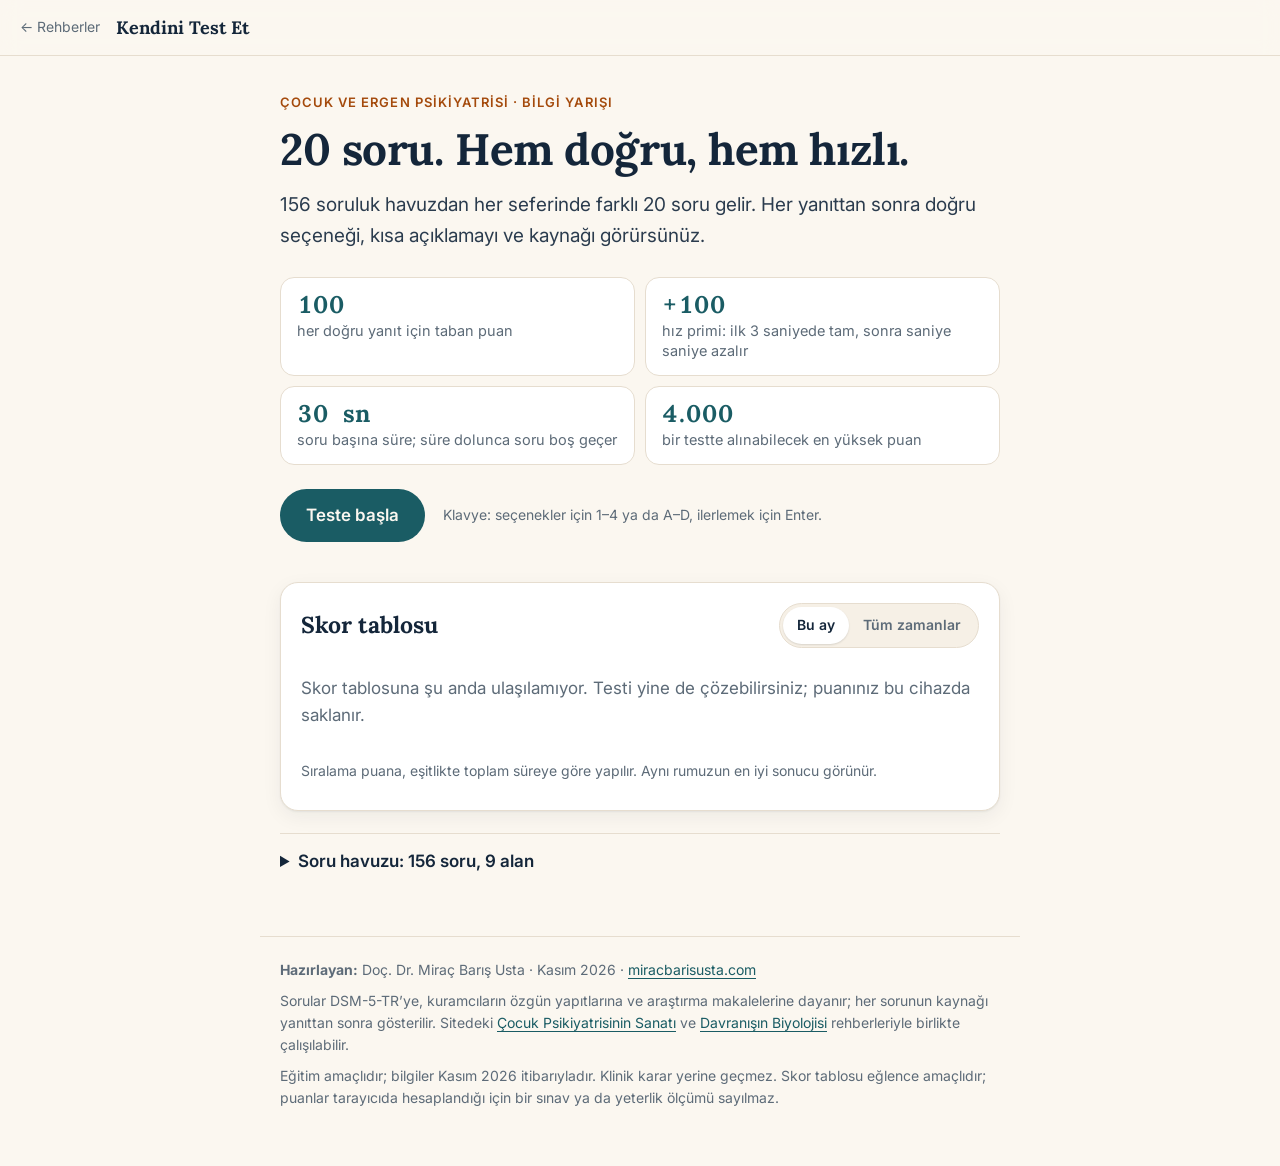
==== index.html @ aaac6580 "Kendini Test Et: 156 soruluk bilgi yarışı 20 rastgele soru, süre ve doğruluk puanı, yanıt sonrası aç" ====
<!doctype html>
<html lang="tr">
<head>
<meta charset="utf-8">
<meta name="viewport" content="width=device-width, initial-scale=1, viewport-fit=cover">
<title>Kendini Test Et · Çocuk psikiyatrisi bilgi yarışı · Doç. Dr. Miraç Barış Usta</title>
<meta name="description" content="Çocuk ve ergen psikiyatrisi ağırlıklı bilgi yarışı: 156 soruluk havuzdan her seferinde rastgele 20 soru, doğruluk ve hıza göre puan, yanıttan sonra açıklama ve kaynak, herkese açık skor tablosu.">
<meta name="author" content="Miraç Barış Usta">
<meta name="theme-color" content="#fbf7f0">
<meta property="og:title" content="Kendini Test Et: çocuk psikiyatrisi bilgi yarışı">
<meta property="og:description" content="Çocuk ve ergen psikiyatrisi ağırlıklı bilgi yarışı: 156 soruluk havuzdan her seferinde rastgele 20 soru, doğruluk ve hıza göre puan, yanıttan sonra açıklama ve kaynak, herkese açık skor tablosu.">
<meta property="og:type" content="website">
<meta property="og:url" content="https://miracbarisusta.com/kendini-test-et/">
<link rel="canonical" href="https://miracbarisusta.com/kendini-test-et/">
<link rel="preconnect" href="https://fonts.googleapis.com">
<link rel="preconnect" href="https://fonts.gstatic.com" crossorigin>
<link rel="stylesheet" href="https://fonts.googleapis.com/css2?family=Inter:wght@400;500;600;700&amp;family=Lora:ital,wght@0,600;0,700;1,500&amp;display=swap">
<link rel="stylesheet" href="test.css">
<script src="test.js" defer></script>
</head>
<body>
<a class="atla" href="#icerik">İçeriğe geç</a>
<header class="ust">
  <a class="geri" href="https://miracbarisusta.com/rehberler/"><span aria-hidden="true">←</span> Rehberler</a>
  <a class="marka" href="./">Kendini Test Et</a>
</header>
<main id="icerik">

<section id="giris" class="ekran">
  <p class="ust-yazi">Çocuk ve ergen psikiyatrisi · bilgi yarışı</p>
  <h1>20 soru. Hem doğru, hem hızlı.</h1>
  <p class="spot">156 soruluk havuzdan her seferinde farklı 20 soru gelir. Her yanıttan sonra doğru seçeneği,
  kısa açıklamayı ve kaynağı görürsünüz.</p>
  <ul class="kural">
    <li><b>100</b><span>her doğru yanıt için taban puan</span></li>
    <li><b>+100</b><span>hız primi: ilk 3 saniyede tam, sonra saniye saniye azalır</span></li>
    <li><b>30 sn</b><span>soru başına süre; süre dolunca soru boş geçer</span></li>
    <li><b>4.000</b><span>bir testte alınabilecek en yüksek puan</span></li>
  </ul>
  <p class="eylem"><button type="button" class="ana" id="basla">Teste başla</button>
  <span class="ipucu">Klavye: seçenekler için 1–4 ya da A–D, ilerlemek için Enter.</span></p>
  <p class="rekor" id="rekor" hidden></p>

  <section class="tablo-kutu" aria-labelledby="tablo-b">
    <div class="tablo-ust">
      <h2 id="tablo-b">Skor tablosu</h2>
      <div class="sekme" role="group" aria-label="Skor tablosu dönemi">
        <button type="button" data-tablo="ay" aria-pressed="true">Bu ay</button>
        <button type="button" data-tablo="tum" aria-pressed="false">Tüm zamanlar</button>
      </div>
    </div>
    <div id="tablo" class="tablo" aria-live="polite"><p class="soluk">Skor tablosu yükleniyor…</p></div>
    <p class="soluk kucuk">Sıralama puana, eşitlikte toplam süreye göre yapılır. Aynı rumuzun en iyi sonucu görünür.</p>
  </section>

  <details class="havuz">
    <summary>Soru havuzu: 156 soru, 9 alan</summary>
    <ul class="kat-liste"><li><span>Gelişim ve epidemiyoloji</span><b>17</b></li><li><span>Değerlendirme</span><b>24</b></li><li><span>Nörogelişim</span><b>20</b></li><li><span>Duygudurum ve intihar</span><b>18</b></li><li><span>Kaygı, OKB ve tik</span><b>11</b></li><li><span>Psikoz, travma, yeme, davranım</span><b>24</b></li><li><span>Psikofarmakoloji</span><b>5</b></li><li><span>Davranışın biyolojisi</span><b>25</b></li><li><span>Gelişim kuramları</span><b>12</b></li></ul>
    <p class="kucuk">Her testte alanlardan belirli sayıda soru çekilir; daha önce gördüğünüz sorular, havuz tükenene dek yeniden gelmez.</p>
  </details>
</section>

<section id="oyun" class="ekran" hidden>
  <div class="durum">
    <span id="sira" class="sira"></span>
    <span id="kat" class="kat"></span>
    <span class="puan-kutu">Puan <b id="puan">0</b></span>
  </div>
  <div class="sayac" role="timer" aria-label="Kalan süre"><i id="sayac-cubuk"></i><span id="sayac-yazi">30</span></div>
  <h2 id="soru" tabindex="-1"></h2>
  <div id="secenekler" class="secenekler"></div>
  <div id="geri-bildirim" class="geri-bildirim" aria-live="polite" hidden>
    <p id="hukum" class="hukum"></p>
    <p id="aciklama"></p>
    <div id="kaynak" class="kaynak"></div>
    <p class="eylem"><button type="button" class="ana" id="sonraki">Sonraki soru</button></p>
  </div>
</section>

<section id="sonuc" class="ekran" hidden>
  <p class="ust-yazi">Test bitti</p>
  <h1 id="sonuc-b" tabindex="-1"></h1>
  <ul class="ozet" id="ozet"></ul>
  <form id="gonder" class="gonder" autocomplete="off">
    <label for="rumuz">Skor tablosu için rumuz</label>
    <div class="gonder-satir">
      <input id="rumuz" name="rumuz" type="text" minlength="2" maxlength="20" required placeholder="2–20 karakter" autocapitalize="words" spellcheck="false">
      <button type="submit" class="ana" id="gonder-dugme">Skoru gönder</button>
    </div>
    <p class="kucuk soluk">Rumuzunuz, puanınız, doğru sayınız ve süreniz herkese açık tabloda görünür. Gerçek adınızı yazmanız gerekmez; başka bir bilgi kaydedilmez.</p>
    <p id="gonder-durum" class="gonder-durum" role="status"></p>
  </form>
  <p class="eylem"><button type="button" class="ana ikincil" id="yeniden">Yeni test</button>
  <button type="button" class="duz" id="eve">Skor tablosuna dön</button></p>
  <h2>Sorular ve açıklamalar</h2>
  <ol id="dokum" class="dokum"></ol>
</section>

</main>
<footer class="alt">
  <p><strong>Hazırlayan:</strong> Doç. Dr. Miraç Barış Usta · Kasım 2026 · <a href="https://miracbarisusta.com">miracbarisusta.com</a></p>
  <p>Sorular DSM-5-TR’ye, kuramcıların özgün yapıtlarına ve araştırma makalelerine dayanır; her sorunun kaynağı
  yanıttan sonra gösterilir. Sitedeki <a href="https://miracbarisusta.com/cocuk-psikiyatrisi-sanati/">Çocuk Psikiyatrisinin Sanatı</a>
  ve <a href="https://miracbarisusta.com/davranisin-biyolojisi/">Davranışın Biyolojisi</a> rehberleriyle birlikte çalışılabilir.</p>
  <p>Eğitim amaçlıdır; bilgiler Kasım 2026 itibarıyladır. Klinik karar yerine geçmez. Skor tablosu eğlence amaçlıdır;
  puanlar tarayıcıda hesaplandığı için bir sınav ya da yeterlik ölçümü sayılmaz.</p>
</footer>
<script type="application/json" id="veri">{"kat":["Gelişim ve epidemiyoloji","Değerlendirme","Nörogelişim","Duygudurum ve intihar","Kaygı, OKB ve tik","Psikoz, travma, yeme, davranım","Psikofarmakoloji","Davranışın biyolojisi","Gelişim kuramları"],"dag":[2,3,3,2,2,3,1,3,1],"soru":[{"i":"q001","k":0,"s":"Yaşam boyu görülen ruhsal bozuklukların yarısı kaç yaşına kadar başlamış olur?","c":["14 yaş","6 yaş","21 yaş","30 yaş"],"a":"Yarısı 14, dörtte üçü 24 yaşına kadar başlar. Erişkin psikiyatrisinin hastası çoğu kez çocuklukta yola çıkmıştır.","r":[0]},{"i":"q002","k":0,"s":"Başlangıç yaşı meta-analizine göre ruhsal bozuklukların yaklaşık ne kadarı 18 yaşından önce başlar?","c":["Yaklaşık yarısı (%48)","Yaklaşık onda biri (%10)","Yaklaşık dörtte biri (%25)","Yaklaşık onda dokuzu (%90)"],"a":"14 yaşından önce %34,6, 18 yaşından önce %48,4, 25 yaşından önce %62,5. Başlangıcın zirvesi 14,5 yaş.","r":[1]},{"i":"q003","k":0,"s":"Dunedin kohortunda 26 yaşında ruhsal bozukluğu olanların ne kadarı 18 yaşından önce de bir tanının ölçütlerini karşılamıştı?","c":["Yaklaşık dörtte üçü","Yaklaşık onda biri","Yaklaşık üçte biri","Hemen hiçbiri"],"a":"%73,9'u 18, yarısı 15 yaşından önce ölçütleri karşılamıştı. Erişkin hastada çocukluk öyküsü ek bilgi sayılmaz, tanının parçasıdır.","r":[2]},{"i":"q004","k":0,"s":"Dünya genelinde çocuk ve ergenlerde ruhsal bozuklukların birleştirilmiş yaygınlığı yaklaşık kaçtır?","c":["%13","%3","%25","%40"],"a":"27 ülkeden 41 çalışmanın meta-analizinde %13,4. Her sınıfta üç ya da dört çocuk demektir.","r":[3]},{"i":"q005","k":0,"s":"Great Smoky Mountains kohortunda 21 yaşına kadar en az bir ruhsal bozukluğun ölçütlerini karşılayanların kümülatif oranı kaçtı?","c":["%61","%13","%25","%95"],"a":"Kesitsel yaygınlık %13 dolayındayken kümülatif oran %61,1'e çıkar. Tek bir fotoğraf, filmin tamamını göstermez.","r":[4]},{"i":"q006","k":0,"s":"Yaşam boyu beyin büyüme eğrilerine göre gri madde hacmi kaç yaşında zirve yapar?","c":["Yaklaşık 6 yaş","Doğumda","Yaklaşık 16 yaş","Yaklaşık 29 yaş"],"a":"Gri madde hacmi 5,9 yaşında, beyaz madde hacmi 28,7 yaşında zirveye ulaşır. Budama, büyümeden sonra gelir.","r":[5]},{"i":"q007","k":0,"s":"Küresel Hastalık Yükü 2019 verisinde 5–24 yaş arasında ruhsal bozukluk sıklığı en yüksek hangi dilimdedir?","c":["15–19 yaş","5–9 yaş","10–14 yaş","Dilimler arasında fark yok"],"a":"5–9 yaşta %6,8, 10–14'te %12,4, 15–19'da %14,0, 20–24'te %13,6.","r":[6]},{"i":"q008","k":0,"s":"Depresyonda kız-erkek farkı hangi yaşlarda belirir?","c":["13–15 yaş","3–5 yaş","7–9 yaş","20 yaşından sonra"],"a":"Çocuklukta oranlar benzerdir; fark 13–15 yaşta açılır ve 15–18 arasında büyür.","r":[7]},{"i":"q009","k":0,"s":"Moffitt'in gelişimsel sınıflamasında antisosyal davranışın iki yolu hangisidir?","c":["Ergenlikle sınırlı ve yaşam boyu süren","Tepkisel (reaktif) ve planlı (proaktif)","Sosyalleşmiş ve sosyalleşmemiş saldırgan","Açık (yüzleşen) ve örtük (gizli) davranış"],"a":"Yaşam boyu süren yol erken başlar ve nörogelişimsel risklerle ilişkilidir; ergenlikle sınırlı yol sık görülür ve çoğunlukla geçicidir.","r":[8]},{"i":"q010","k":0,"s":"Sınıfın en küçükleri olan çocuklarda DEHB tanısı için hangisi doğrudur?","c":["En büyüklere göre daha sık tanı alırlar","En büyüklere göre daha seyrek tanı alırlar","Doğum ayı tanı sıklığını hiç etkilemez","Fark yalnızca ergenlik döneminde görülür"],"a":"407.846 çocukta Ağustos doğumlularda tanı 10.000'de 85,1, Eylül doğumlularda 63,6. Olgunlaşmamışlık bozukluk sanılabilir; tanıdan önce doğum ayını sorun.","r":[9]},{"i":"q011","k":0,"s":"İngiltere'deki TRACK çalışmasında çocuk hizmetlerinden erişkin hizmetlerine geçenlerin ne kadarı en uygun biçimde geçiş yaptı?","c":["%5'ten azı","Yaklaşık %30'u","Yaklaşık %60'ı","%90'dan fazlası"],"a":"Hastalık 18'inde doğum günü kutlamaz; hizmetler kutlar.","r":[10]},{"i":"q012","k":0,"s":"546.458 erişkini kapsayan meta-analizde dört ya da daha fazla olumsuz çocukluk yaşantısı bildirenlerin oranı kaçtı?","c":["%16","%2","%40","%60"],"a":"%16,1 dört ve üzeri bildirdi; hiç bildirmeyenler %39,9. Yani erişkinlerin yaklaşık %60'ı en az bir olumsuz yaşantı taşıyor.","r":[11]},{"i":"q013","k":0,"s":"Okula başlayan çocuklarda, bilinen bir tıbbi neden olmadan görülen gelişimsel dil bozukluğunun sıklığı kaçtır?","c":["Yaklaşık %7,6","Yaklaşık %0,5","Yaklaşık %2","Yaklaşık %20"],"a":"Her sınıfta yaklaşık iki çocuk. Davranış ve okuma sorununda önce dili değerlendirin.","r":[12]},{"i":"q014","k":0,"s":"11 ülkede yürütülen çalışmaya göre bilişsel kapasite yaklaşık 16 yaşta erişkin düzeyine ulaşır. Psikososyal olgunluk ne zaman ulaşır?","c":["18 yaşından sonra","12 yaşında","14 yaşında","16 yaşında, bilişsel kapasiteyle birlikte"],"a":"Bilmek, durabilmek değildir. Sakin koşulda erişkin gibi düşünen ergen, yoğun duygu altında aynı kararı veremez.","r":[13]},{"i":"q015","k":0,"s":"Sürüş simülasyonunda ergenlerin risk alması hangi koşulda belirgin biçimde arttı?","c":["Arkadaşları odadayken","Yalnızken","Ebeveyni izlerken","Ödül kaldırıldığında"],"a":"Akranların varlığı ergende risk almayı artırdı; etki erişkinlerde zayıftı.","r":[14]},{"i":"q016","k":0,"s":"Ebeveyn desteği stres altındaki kortizol yanıtını hangi yaş grubunda tamponlar?","c":["Çocukta tamponlar, ergende etkisi kaybolur","Çocukta da ergende de aynı ölçüde tamponlar","Çocukta tamponlamaz, ergende tamponlar","Çocukta da ergende de hiç tamponlamaz"],"a":"Çocukta ebeveyni odaya alın. Ergende tampon akrana ve terapötik ilişkiye kayar.","r":[15]},{"i":"q017","k":0,"s":"Dört ve daha fazla olumsuz çocukluk yaşantısı, özgün ACE çalışmasında depresyon ve intihar girişimi riskinde nasıl bir artışla ilişkiliydi?","c":["4–12 kat","Artış yoktu","1,1–1,3 kat","50 kat ve üzeri"],"a":"Olumsuz yaşantıların sayısı arttıkça risk de basamak basamak artar.","r":[16]},{"i":"q018","k":1,"s":"Çocuğun sorunları hakkında farklı bilgi kaynaklarının (ebeveyn, öğretmen, çocuk) ortalama uyumu ne düzeydedir?","c":["Düşük (r ≈ 0,28)","Çok yüksek (r ≈ 0,90)","Yüksek (r ≈ 0,70)","Sıfıra eşit"],"a":"341 çalışmanın meta-analizinde ortalama r = 0,28. Uyumsuzluk gürültü değil, veridir: çocuk farklı ortamlarda farklı davranır.","r":[17]},{"i":"q019","k":1,"s":"Achenbach'ın klasik meta-analizinde en yüksek uyum hangi bilgi kaynakları arasındaydı?","c":["Benzer roldekiler (örneğin iki ebeveyn)","Ebeveyn ile çocuğun sınıf öğretmeni","Çocuğun kendisi ile ebeveynlerinden biri","Çocuğun kendisi ile sınıf öğretmeni"],"a":"Benzer rollerde r = 0,60, farklı rollerde 0,28, çocuğun kendi bildirimi ile başkalarınınki arasında 0,22.","r":[18]},{"i":"q020","k":1,"s":"Bir ergene intihar düşüncesini açıkça sormak için kanıt ne söyler?","c":["Düşünceyi artırmaz","Düşünceyi artırır, kaçınılmalıdır","Yalnızca ebeveyn yanındayken sorulmalıdır","Yalnızca ölçekle sorulmalıdır"],"a":"Literatür taraması, sormanın intihar düşüncesini başlatmadığını ya da artırmadığını gösterir. Sormak riski değil, sessizliği bozar.","r":[19]},{"i":"q021","k":1,"s":"Liselerde yürütülen randomize çalışmada intihar sorularını içeren tarama ne sonuç verdi?","c":["Sıkıntıyı ve intihar düşüncesini artırmadı","Sıkıntıyı belirgin ve kalıcı biçimde artırdı","İntihar düşüncesini yaklaşık iki katına çıkardı","Yalnızca riskli gençlerde düşünceyi artırdı"],"a":"Tarama güvenlidir; riskli gençlerde de sıkıntıyı artırmamıştır.","r":[20]},{"i":"q022","k":1,"s":"İntihar davranışını öngörmek için kullanılan risk ölçekleri hakkında meta-analizler ne söyler?","c":["“Yüksek risk” etiketi klinik karar için yeterince öngörücü değildir","“Yüksek risk” grubundakilerin çoğu bir yıl içinde girişimde bulunur","Ölçek puanı tek başına yatış ya da taburculuk kararı verdirebilir","“Düşük risk” puanı girişim olasılığını güvenle dışlamayı sağlar"],"a":"Pozitif öngörü değeri düşüktür: yüksek risk grubundakilerin çoğu girişimde bulunmaz. Ölçek görüşmenin yerini tutmaz.","r":[21,22]},{"i":"q023","k":1,"s":"Yaygınlığın %2 olduğu bir okulda duyarlılığı ve özgüllüğü %80 olan bir ölçek pozitif çıktı. Öğrencinin gerçekten hasta olma olasılığı kaçtır?","c":["Yaklaşık %8","%80","Yaklaşık %50","%98"],"a":"1.000 öğrencide 20 vakanın 16'sı, 980 sağlıklının 196'sı pozitif çıkar: 16/212 ≈ %7,5. Ön olasılığı bilmeden sonucu yorumlamayın.","r":[23,24]},{"i":"q024","k":1,"s":"9–12 yaş arasındaki çocuklarda psikotik belirti bildirme sıklığının ortancası kaçtır?","c":["%17","%0,1","%1","%60"],"a":"9–12 yaşta %17, 13–18 yaşta %7,5. Belirti sık, bozukluk nadir; ayrımı işlev ve eşlik eden belirtiler yapar.","r":[25]},{"i":"q025","k":1,"s":"Görüşmenin başında gizlilik güvencesi verilmesi ergenlerde neyi değiştirir?","c":["Hassas konuları anlatma ve yeniden gelme isteğini artırır","Hassas konuları anlatma isteğini belirgin biçimde azaltır","Ergenin anlattıklarını ve izlem isteğini değiştirmez","Yalnızca ebeveynin kaygısını ve denetimini artırır"],"a":"Randomize çalışmada gizlilik güvencesi alan ergenler daha fazla bilgi vermeye ve yeniden gelmeye istekliydi. Sınırları da baştan söyleyin.","r":[26]},{"i":"q026","k":1,"s":"Klinik yargı ile mekanik (istatistiksel) tahmini karşılaştıran meta-analizin sonucu nedir?","c":["Mekanik tahmin çoğu görevde eşit ya da üstündür","Klinik yargı hemen her görevde açıkça üstündür","İki yöntem de şans düzeyinden farklı değildir","Mekanik tahmin yalnızca cerrahide işe yarar"],"a":"Yapılandırılmış veri toplamak ve kuralı tutarlı uygulamak, deneyimli sezgiyi çoğu kez yakalar ya da geçer.","r":[27]},{"i":"q027","k":1,"s":"Geçen hafta izlediği dramatik bir vakanın etkisiyle sonraki hastada aynı tanıyı gereğinden olası görmek hangi düşünme hatasıdır?","c":["Ulaşılabilirlik kısayolu","Çapalama","Sonuç yanlılığı","Çerçeveleme etkisi"],"a":"Akla kolay gelen örnek, olasılık tahminini şişirir. Çapalama ise ilk bilgiye takılı kalmaktır.","r":[28]},{"i":"q028","k":1,"s":"Wason'ın 2-4-6 görevi klinisyene hangi eğilimi hatırlatır?","c":["Varsayımı doğrulayacak veriyi arama eğilimini","Olasılıkları olduğundan düşük kestirme eğilimini","En son duyulan bilgiyi daha iyi hatırlamayı","Kazançtan çok kayıptan kaçınma eğilimini"],"a":"Katılımcılar kuralı sınamak için hep kurala uyan örnekler denedi. İlk tanınızı çürütecek soruyu da sorun.","r":[29]},{"i":"q029","k":1,"s":"Güçler ve Güçlükler Anketi (SDQ) kaç madde ve kaç alt ölçekten oluşur?","c":["25 madde, 5 alt ölçek","10 madde, 2 alt ölçek","50 madde, 8 alt ölçek","113 madde, 8 alt ölçek"],"a":"Duygusal belirtiler, davranış sorunları, hiperaktivite, akran sorunları ve prososyal davranış. Tarar; tanıyı klinisyen koyar.","r":[30]},{"i":"q030","k":1,"s":"K-SADS-PL ne tür bir araçtır?","c":["Yarı yapılandırılmış tanı görüşmesi","Öğretmenin doldurduğu derecelendirme ölçeği","Projektif test","Bilgisayarlı dikkat testi"],"a":"Okul çağı çocukları için şimdiki ve yaşam boyu tanıları tarayan yarı yapılandırılmış görüşmedir; ebeveyn ve çocukla ayrı ayrı yapılır.","r":[31]},{"i":"q031","k":1,"s":"HiTOP ruhsal bozuklukları nasıl sınıflar?","c":["Birlikte görülen belirtilerden kurulan boyutlarla","Etiyolojiye dayanan kesin sınırlı kategorilerle","Yalnızca beyin görüntüleme bulgularına dayanarak","Yalnızca ilaç tedavisine verilen yanıta göre"],"a":"Kategoriler yerine iç içe boyutlar önerir: belirtiler, sendromlar, spektrumlar. Eş tanı bu modelde kural olarak beklenir.","r":[32]},{"i":"q032","k":1,"s":"SPIKES protokolü ne için kullanılır?","c":["Kötü haber verme görüşmesini yapılandırmak için","İntihar riskini sayısal olarak puanlamak için","İlaç yan etkilerini sistemli izlemek için","Aile terapisi seanslarını planlamak için"],"a":"Ortam, algı, davet, bilgi, duygu, özet ve plan. Önce ailenin ne bildiğini sorun, sonra anlatın.","r":[33]},{"i":"q033","k":1,"s":"Hastalar görüşmede verilen tıbbi bilginin ne kadarını hemen unutur?","c":["%40–80'ini","%1–5'ini","%10–15'ini","Hiçbirini"],"a":"Hatırlananın da yaklaşık yarısı yanlış hatırlanır. Az söyleyin, yazılı verin, geri anlattırın.","r":[34]},{"i":"q034","k":1,"s":"Otizm belirti ölçeklerinin puanlarını otizm dışında neler yükseltebilir?","c":["Davranış sorunları ve düşük bilişsel düzey","Yalnızca çocuğun cinsiyeti ve doğum sırası","Yalnızca ölçeğin doldurulduğu gün ve saat","Hiçbir etken; puanlar otizme özgüdür"],"a":"Ölçek puanı otizme özgü değildir. Tanıyı yalnızca ebeveyn anketine dayandırmayın.","r":[35]},{"i":"q035","k":1,"s":"Danimarka'da otizm tanılarındaki artışın büyük bölümünü ne açıkladı?","c":["Tanı ölçütleri ve kayıt uygulamalarındaki değişiklik","Çocukluk aşılarının takvimindeki değişiklikler","Ekran süresinin ve tablet kullanımının artması","Ortalama anne ve baba yaşının giderek düşmesi"],"a":"Tanı sayısındaki artış ile hastalık sıklığındaki artış aynı şey değildir.","r":[36]},{"i":"q036","k":1,"s":"MMR aşısı ile otizm ilişkisi hakkında ulusal kohort verileri ne gösterir?","c":["İlişki yok","Risk iki kat artıyor","Risk yalnızca erkeklerde artıyor","Risk yalnızca kardeşi otizmli olanlarda artıyor"],"a":"Danimarka kohortunda aşılananlarda risk artmadı; Japonya'da MMR bırakıldıktan sonra da otizm sıklığı azalmadı.","r":[37,38]},{"i":"q037","k":1,"s":"Ruhsal bozukluğu biyogenetik nedenlerle açıklamak damgalamayı nasıl etkiler?","c":["Suçlamayı azaltır, tehlikelilik algısını ve karamsarlığı artırır","Suçlamayı, tehlikelilik algısını ve karamsarlığı birlikte azaltır","Suçlamayı artırır, tehlikelilik algısını ve karamsarlığı azaltır","Damgalamanın hiçbir boyutunu ölçülebilir biçimde değiştirmez"],"a":"“Beyin hastalığı” açıklaması iki ucu keskin bir araçtır. Biyolojiyi anlatırken değişebilirliği de anlatın.","r":[39]},{"i":"q038","k":1,"s":"Çocuk ve ergen psikoterapisinde terapötik ittifak ile sonuç arasındaki ilişki nasıldır?","c":["Küçük ama tutarlı","Hiç yok","Çok güçlü (r ≈ 0,80)","Ters yönde"],"a":"Meta-analizlerde r yaklaşık 0,14–0,19. Çocukta ittifak çift taraflıdır: hem çocukla hem ebeveynle kurulur.","r":[40,41]},{"i":"q039","k":1,"s":"Depresyondaki anne tedaviyle remisyona girdiğinde çocuğunda ne gözlenir?","c":["Çocuğun tanı ve belirtileri azalır","Çocuğun tanı ve belirtileri artar","Çocuğun belirtilerinde değişiklik olmaz","Yalnızca çocuğun okul başarısı düşer"],"a":"STAR*D-Child: annesi remisyona girenlerde tanılar azaldı, depresyonu sürenlerde arttı. Bazen çocuğun tedavisi annenin reçetesinden geçer.","r":[42]},{"i":"q040","k":1,"s":"Sağlıklı erkek çocuklara dekstroamfetamin verildiğinde ne oldu?","c":["Hareketlilik azaldı, dikkat ve başarım arttı","Hareketlilik arttı, dikkat ve başarım azaldı","Hareketlilik ve dikkat ölçümleri değişmedi","Yalnızca DEHB'si olan çocuklar yanıt verdi"],"a":"Uyarıcıya yanıt tanıyı doğrulamaz: DEHB'si olmayan çocuk da yanıt verir.","r":[43]},{"i":"q041","k":1,"s":"Kolaylaştırılmış iletişimde yazılan iletilerin gerçek yazarı kimdir?","c":["Kolaylaştırıcı","Otizmli birey","İkisi eşit ölçüde","Kullanılan yazılım"],"a":"Kontrollü çalışmalar iletilerin kolaylaştırıcıdan geldiğini gösterdi. Yöntem kanıta dayalı değildir.","r":[44]},{"i":"q042","k":2,"s":"DSM-5-TR'ye göre DEHB tanısı için belirtilerin birkaçı kaç yaşından önce var olmalıdır?","c":["12 yaş","3 yaş","7 yaş","18 yaş"],"a":"DSM-IV'teki 7 yaş sınırı DSM-5'te 12'ye çıkarıldı. Belirtiler ayrıca en az iki ortamda görülmelidir.","r":[45]},{"i":"q043","k":2,"s":"DSM-5-TR'ye göre 17 yaş ve üzerindeki bir kişide DEHB tanısı için her belirti alanında en az kaç belirti gerekir?","c":["5","3","6","9"],"a":"Çocuklarda altı, 17 yaş ve üzerinde beş belirti aranır.","r":[45]},{"i":"q044","k":2,"s":"İzlem çalışmalarının meta-analizine göre çocuklukta DEHB tanısı alanların ne kadarı 25 yaşında tanı ölçütlerinin tamamını karşılar?","c":["Yaklaşık %15","Yaklaşık %1","Yaklaşık %50","Yaklaşık %90"],"a":"Tam ölçüt %15 dolayında; kısmi remisyon da sayılırsa yaklaşık %65'inde belirtiler sürer. Hiperaktivite kaybolmaz, içeri taşınır.","r":[46]},{"i":"q045","k":2,"s":"Ağ meta-analizine göre DEHB'de kısa dönem etkililik ve tolere edilebilirlik birlikte gözetildiğinde ilk seçenek hangisidir?","c":["Çocuk ve ergende metilfenidat, erişkinde amfetaminler","Çocuk ve ergende amfetaminler, erişkinde metilfenidat","Çocuk ve ergende atomoksetin, erişkinde metilfenidat","Çocuk, ergen ve erişkinde ilk seçenek olarak bupropiyon"],"a":"133 çift kör randomize çalışmanın sonucu. Kanıt yaşla birlikte göç etmez; ilk seçenek yaşa göre değişir.","r":[47]},{"i":"q046","k":2,"s":"DEHB'li çocuklarda kortikal olgunlaşma için hangisi doğrudur?","c":["Yaklaşık üç yıl gecikir; en çok prefrontal bölgelerde","Yaklaşık üç yıl erken tamamlanır; en çok motor kortekste","Tipik gelişen çocuklarla aynı yaşta tamamlanır","Ergenlikte durur ve erişkinlikte hiç tamamlanmaz"],"a":"Sıra aynı, takvim geç. Bulgu grup düzeyindedir; tek bir çocukta tanı koydurmaz.","r":[48]},{"i":"q047","k":2,"s":"İkiz çalışmaları DEHB'nin doğası hakkında ne düşündürür?","c":["Toplumda sürekli dağılan bir özelliğin uç noktasıdır","Var ya da yok biçiminde, keskin sınırlı bir hastalıktır","Tek bir genin mutasyonuyla ortaya çıkan bir bozukluktur","Kalıtımla ilişkisi olmayan, tümüyle çevresel bir durumdur"],"a":"Kan basıncı gibi: eşik bir karar noktasıdır, doğa yasası değil.","r":[49]},{"i":"q048","k":2,"s":"Uyarıcı tedavisi ile sonraki madde kullanımı arasındaki ilişki için kanıt ne söyler?","c":["Tedavi sonraki madde kullanım riskini artırmaz","Tedavi sonraki madde kullanım riskini iki katına çıkarır","Tedavi yalnızca kızlarda riski belirgin artırır","Bu soruyu inceleyen karşılaştırmalı veri yoktur"],"a":"Meta-analizde tedavi riski artırmadı; kayıt çalışmasında ilaç kullanılan dönemlerde maddeyle ilişkili olaylar daha azdı.","r":[50,51]},{"i":"q049","k":2,"s":"İsveç kayıt çalışmasına göre DEHB ilaçlarının uzun süreli kullanımı ile kardiyovasküler hastalık riski arasındaki ilişki nasıldır?","c":["Kullanım süresi uzadıkça risk artar; en çok hipertansiyonda","Kullanım süresi uzadıkça risk azalır; en çok aritmide","Kullanım süresi ile risk arasında hiçbir ilişki yoktur","Risk yalnızca tedavinin ilk ayında geçici olarak artar"],"a":"Uzun süreli tedavide kan basıncı ve nabız izlemi her kontrolde yapılmalıdır.","r":[52]},{"i":"q050","k":2,"s":"2025 ağ meta-analizine göre DEHB ilaçlarının çocuk ve ergende hemodinamik etkisi için hangisi doğrudur?","c":["Metilfenidat sistolik basıncı yaklaşık 2 mm Hg, atomoksetin nabzı dakikada yaklaşık 6 artırır","Metilfenidat sistolik basıncı yaklaşık 20 mm Hg, atomoksetin nabzı dakikada yaklaşık 30 artırır","Metilfenidat kan basıncını artırır, atomoksetin ise nabzı ve kan basıncını değiştirmez","İki ilaç da kan basıncını ve nabzı ölçülebilir biçimde değiştirmez"],"a":"Uyarıcılar atomoksetinden daha fazla artış yapmadı. “Uyarıcı değil, güvenli” varsayımı ölçümü atlatmamalı.","r":[53]},{"i":"q051","k":2,"s":"Otizmde erkek-kız oranı, toplum taramalarını temel alan meta-analizde kaçtır?","c":["Yaklaşık 3:1","1:1","Yaklaşık 10:1","1:3"],"a":"Klasik 4:1 oranı kızlardaki tanı eksikliğini yansıtır; aktif tarama yapan çalışmalarda oran 3:1'e yaklaşır.","r":[54]},{"i":"q052","k":2,"s":"Beş ülkeyi kapsayan kohortta otizmin kalıtılabilirliği yaklaşık kaç bulundu?","c":["%80","%10","%35","%100"],"a":"Yüksek kalıtılabilirlik “değişmez” demek değildir; bir nüfusun, bir yerin ve bir zamanın fotoğrafıdır.","r":[55,56]},{"i":"q053","k":2,"s":"Otizmli küçük çocuklarda müdahale miktarı ile etki arasındaki ilişkiyi inceleyen 144 çalışmalık meta-analiz ne buldu?","c":["Miktar ile etki arasında anlamlı pozitif ilişki yok","Müdahale saati arttıkça etki doğrusal olarak artıyor","Yalnızca haftada 40 saatlik programlar etkili","Müdahale saati arttıkça etki giderek azalıyor"],"a":"“Ne kadar çok, o kadar iyi” varsayımı kanıtla desteklenmiyor. Aileye saat değil, nitelik ve uyum önerin.","r":[57]},{"i":"q054","k":2,"s":"Otizmli 290 çocuk ve ergende 24 hafta burun içi oksitosin verilen randomize çalışmanın sonucu neydi?","c":["Sosyal işlevde plasebodan farksızdı","Sosyal işlevi belirgin düzeltti","Yalnızca kızlarda etkiliydi","Ciddi yan etki nedeniyle durduruldu"],"a":"“Bağlanma hormonu” anlatısı klinikte karşılık bulmadı.","r":[58]},{"i":"q055","k":2,"s":"Açıklanamayan gelişimsel gecikme, zihinsel yetersizlik ya da otizmde tanı verimi en yüksek genetik tetkik hangisidir?","c":["Ekzom dizileme (yaklaşık %36)","Kromozomal mikrodizin (yaklaşık %80)","Ticari DEHB gen paneli","Poligenik risk skoru"],"a":"Mikrodizinin verimi %15–20 dolayındadır. Sonuç izlemi ve aile danışmanlığını değiştirir.","r":[59]},{"i":"q056","k":2,"s":"DSM-5-TR'de otizm spektrum bozukluğunun çekirdek belirtileri kaç alanda toplanır?","c":["İki: toplumsal iletişim ile sınırlı, yineleyici davranışlar","Üç: toplumsal etkileşim, iletişim, yineleyici davranışlar","Bir: toplumsal iletişim","Dört: dil, oyun, motor, duyusal"],"a":"DSM-IV'ün üçlüsü ikiye indi; duyusal aşırı ya da az duyarlılık yineleyici davranış alanına eklendi.","r":[45]},{"i":"q057","k":2,"s":"DSM-5-TR'de zihinsel yetersizliğin şiddet düzeyi neye göre belirlenir?","c":["Uyumsal işlevselliğe","Yalnızca IQ puanına","Başlangıç yaşına","Eşlik eden tıbbi tanıya"],"a":"Gereken desteği IQ değil, uyumsal işlevsellik belirler: kavramsal, sosyal ve pratik alan.","r":[45]},{"i":"q058","k":2,"s":"Erişkin otizminde “kayıp kuşak” deyimi kimi anlatır?","c":["Çocuklukta tanı almamış, erişkinlikte fark edilenleri","Çocuklukta yanlışlıkla otizm tanısı almış olanları","Yoğun eğitimle tanı ölçütlerinin dışına çıkanları","Çocukluğunu kurum bakımında geçirmiş olanları"],"a":"Özellikle kadınlar ve bilişsel düzeyi yüksek olanlar gözden kaçar; çoğu önce başka tanılar alır.","r":[60]},{"i":"q059","k":2,"s":"Bükreş Erken Müdahale Projesi'nde koruyucu aileye yerleştirmenin bağlanmaya yararı en çok hangi koşulda görüldü?","c":["24 aydan önce yerleşenlerde","6 yaşından sonra yerleşenlerde","Yerleşme yaşının önemi yoktu","Yalnızca erkek çocuklarda"],"a":"Gecikme, doz kaybıdır. Kazanç 16–18 yaşta da sürüyordu.","r":[61]},{"i":"q060","k":2,"s":"DSM-5-TR'ye göre işeme bozukluğu (enürezis) tanısı için çocuk en az kaç yaşında olmalıdır?","c":["5 yaş","2 yaş","3 yaş","7 yaş"],"a":"Dışkılama bozukluğunda (enkoprezis) sınır 4 yaştır. İkisinde de ölçüt takvim yaşı ya da eşdeğer gelişim düzeyidir.","r":[45]},{"i":"q061","k":2,"s":"DSM-5-TR'ye göre özgül öğrenme bozukluğu tanısı için güçlükler, hedefe yönelik müdahaleye karşın en az ne kadar sürmüş olmalıdır?","c":["6 ay","2 hafta","1 ay","2 yıl"],"a":"Tanı, yeterli öğretim ve müdahaleye karşın süren güçlüğü arar; öğretim eksikliği tek başına tanı koydurmaz.","r":[45]},{"i":"q062","k":3,"s":"DSM-5-TR'ye göre çocuk ve ergenlerde majör depresyonda çökkün duygudurumun yerini hangisi tutabilir?","c":["İrritabl duygudurum","Öforik duygudurum","Dikkat dağınıklığı","Uyku ihtiyacında azalma"],"a":"Kapı çarpan 15 yaşındaki ergen terbiyesizlik etmiyor olabilir; irritabilite de bir depresyon dilidir.","r":[45]},{"i":"q063","k":3,"s":"DSM-5-TR'ye göre süregiden depresif bozukluk (distimi) tanısı için çocuk ve ergenlerde en az ne kadar süre gerekir?","c":["1 yıl","2 hafta","6 ay","2 yıl"],"a":"Erişkinde iki yıl, çocuk ve ergende bir yıl. Çocukta duygudurum irritabl de olabilir.","r":[45]},{"i":"q064","k":3,"s":"DSM-5-TR'ye göre yıkıcı duygudurumu düzenleyememe bozukluğu tanısı hangi yaş aralığında ilk kez konabilir?","c":["6–18 yaş","0–3 yaş","3–6 yaş","18 yaşından sonra"],"a":"Tanı 6 yaşından önce ve 18 yaşından sonra ilk kez konmaz; belirtiler 10 yaşından önce başlamış ve en az 12 aydır sürüyor olmalıdır.","r":[45]},{"i":"q065","k":3,"s":"Süreğen irritabilite ile maniyi ayırmada en belirleyici özellik hangisidir?","c":["Maninin epizodik olması: olağan hâlden belirgin bir kopuş","Manide irritabilitenin hiçbir zaman görülmemesi","Süreğen irritabilitenin yalnızca ev ortamında görülmesi","Maninin on sekiz yaşından önce hiç görülmemesi"],"a":"Fırtınaya değil, epizoda bakın. DSM-5-TR manik epizod için en az bir hafta, hipomani için en az dört gün arar.","r":[45]},{"i":"q066","k":3,"s":"TADS çalışmasında ergen depresyonunda 12. haftada en yüksek yanıt hangi kolda görüldü?","c":["Fluoksetin ile BDT birlikte (%71)","Yalnızca bilişsel davranışçı terapi (%43)","Yalnızca fluoksetin (%61)","Plasebo ile klinik izlem (%35)"],"a":"Birlikte %71, fluoksetin %60,6, BDT %43,2, plasebo %34,8.","r":[62]},{"i":"q067","k":3,"s":"Çocuk ve ergen majör depresyonunda 14 antidepresanı karşılaştıran ağ meta-analizinde plasebodan üstün bulunan tek ilaç hangisiydi?","c":["Fluoksetin","Paroksetin","Venlafaksin","İmipramin"],"a":"Erişkinde 21 antidepresanın 21'i de plaseboyu geçerken çocukta yalnızca fluoksetin geçti.","r":[63,64]},{"i":"q068","k":3,"s":"Trisiklik antidepresanlar çocuk ve ergen depresyonunda ne kadar etkilidir?","c":["Çocukta etkisiz, ergende küçük bir etki","Çocukta da ergende de ilk seçenek tedavi","Çocukta etkili, ergende ise etkisiz","Çocukta ve ergende SSRI'lardan üstün"],"a":"Cochrane derlemesinin sonucu. Erişkinde işe yarayan çocukta yaramayabilir.","r":[65]},{"i":"q069","k":3,"s":"FDA'nın pediatrik antidepresan çalışmalarını birleştiren analizinde intihar düşüncesi ve davranışı bildirimi ilaç ve plasebo kollarında nasıldı?","c":["İlaç kolunda yaklaşık %4, plaseboda %2","İlaç kolunda yaklaşık %40, plaseboda %2","İlaç ve plasebo kollarında eşit (%2)","İlaç kolunda %1, plaseboda yaklaşık %4"],"a":"Göreli risk 1,95; çalışmaların hiçbirinde tamamlanmış intihar yoktu. Kutu uyarısı bu analize dayanır.","r":[66]},{"i":"q070","k":3,"s":"Pediatrik antidepresan çalışmalarının meta-analizinde yarar ve zarar dengesi nasıldı?","c":["Yarar için NNT 3–10, intihar düşüncesi için NNH 143","Yarar için NNT 143, intihar düşüncesi için NNH 3–10","Yarar ve zarar için gereken hasta sayıları eşitti","Yarar yalnızca OKB çalışmalarında gösterilebildi"],"a":"NNT anksiyetede 3, OKB'de 6, depresyonda 10; intihar düşüncesi ya da girişimi için NNH 143.","r":[67]},{"i":"q071","k":3,"s":"Antidepresan çalışmalarında intihar düşüncesi ve davranışı riski yaşla nasıl değişir?","c":["25 yaş altında artar, 65 yaş üzerinde azalır","25 yaş altında azalır, 65 yaş üzerinde artar","Her yaş grubunda aynı ölçüde artar","Her yaş grubunda aynı ölçüde azalır"],"a":"Risk yaşla birlikte eğim çizer: gençte dikkatli izlem, yaşlıda koruyucu etki.","r":[68]},{"i":"q072","k":3,"s":"FDA'nın antidepresan uyarılarından sonraki yıllarda ABD'de çocuk ve ergenlerde ne gözlendi?","c":["Depresyon tanısı ve tedavisi azaldı","Antidepresan reçeteleri arttı","Psikoterapi belirgin biçimde arttı","Hiçbir değişiklik olmadı"],"a":"Tanı ve reçete azaldı, yerini başka bir tedavi doldurmadı. Uyarının da yan etkisi olur.","r":[69]},{"i":"q073","k":3,"s":"ABD'de 1994–2003 arasında gençlerde bipolar bozukluk tanısıyla yapılan ayaktan başvurular nasıl değişti?","c":["Yaklaşık 40 kat arttı","Yarıya indi","Değişmedi","Yaklaşık iki kat arttı"],"a":"100.000'de 25'ten 1.003'e. Bu artış, süreğen irritabilitenin ayrı bir tanıyla (YDDB) tanımlanmasının arka planıdır.","r":[70]},{"i":"q074","k":3,"s":"Ani ebeveyn kaybı yaşayan gençlerde yeni başlayan depresyon en çok hangi grupta görüldü?","c":["Kaybı 12 yaş ve altında yaşayanlarda","Kaybı 18 yaşından sonra yaşayanlarda","Kayıptan beş yıl sonra","Gruplar arasında fark yoktu"],"a":"Risk ilk iki yılda tepe yapar. Yası izlemek, yasın bitmesini beklemek değildir.","r":[71]},{"i":"q075","k":3,"s":"DSM-5-TR'ye göre uzamış yas bozukluğu tanısı için çocuk ve ergenlerde ölümün üzerinden en az ne kadar süre geçmiş olmalıdır?","c":["6 ay","2 hafta","2 ay","12 ay"],"a":"Erişkinde 12 ay, çocuk ve ergende 6 ay. Tanı bir yakının ölümünü gerektirir.","r":[45,72]},{"i":"q076","k":3,"s":"ABCD kohortunda aşağıdakilerden hangisi intihar davranışıyla ilişkiliydi?","c":["Sosyal medyada artan bağımlı kullanım örüntüsü","Başlangıçta ölçülen toplam günlük ekran süresi","Hiç video oyunu oynamamak ya da çok az oynamak","Akıllı telefona on yaşından sonra sahip olmak"],"a":"Artan bağımlı sosyal medya kullanımında risk oranı 2,14; toplam ekran süresi ilişkili değildi. Süreyi değil, örüntüyü sorun.","r":[73]},{"i":"q077","k":3,"s":"Egzersiz ve depresyon ağ meta-analizinin sonucu hangisidir?","c":["Yürüyüş ya da koşu, yoga ve kuvvet antrenmanı orta düzeyde etkili","Egzersiz türlerinin hiçbiri bekleme listesinden daha etkili değil","Yalnızca yoga etkili; yürüyüş ve kuvvet antrenmanı etkisiz","Yalnızca düşük yoğunluklu egzersiz etkili; yoğunluk arttıkça etki azalıyor"],"a":"Etki yoğunlukla artıyor. Kanıtın güveni ise düşük ya da çok düşük.","r":[74]},{"i":"q078","k":3,"s":"İkiz çalışmalarının meta-analizine göre majör depresyonun kalıtılabilirliği kaçtır?","c":["Yaklaşık %37","Yaklaşık %5","Yaklaşık %80","%100"],"a":"Otizm ve DEHB'ye göre belirgin biçimde düşük; çevrenin payı büyük.","r":[75]},{"i":"q079","k":3,"s":"Büyük ergen örneklemlerinde dijital teknoloji kullanımı, iyilik hâlindeki farkların en çok ne kadarını açıkladı?","c":["%0,4","%10","%25","%50"],"a":"İlişki var ama çok küçük. Ekranı tek başına suçlamak, asıl etkenleri gözden kaçırır.","r":[76]},{"i":"q080","k":4,"s":"CAMS çalışmasında 7–17 yaş arası kaygı bozukluklarında 12. haftada en yüksek yanıt hangi koldaydı?","c":["Sertralin ile BDT birlikte (%81)","Yalnızca sertralin (%55)","Yalnızca bilişsel davranışçı terapi (%60)","Plasebo ile klinik izlem (%24)"],"a":"Birlikte %80,7, BDT %59,7, sertralin %54,9, plasebo %23,7.","r":[77]},{"i":"q081","k":4,"s":"Pediatrik antidepresan çalışmalarında tedavi için gereken hasta sayısı (NNT) en düşük hangi endikasyondaydı?","c":["Kaygı bozuklukları (3)","Majör depresyon (10)","OKB (6)","Üçünde de aynıydı"],"a":"SSRI'ların çocukta en güçlü olduğu alan depresyon değil, kaygıdır.","r":[67]},{"i":"q082","k":4,"s":"DSM-5-TR'ye göre ayrılık kaygısı bozukluğu tanısı için belirtiler çocuk ve ergenlerde en az ne kadar sürmelidir?","c":["4 hafta","3 gün","6 ay","1 yıl"],"a":"Çocuk ve ergende dört hafta, erişkinde genellikle altı ay ve üzeri.","r":[45]},{"i":"q083","k":4,"s":"DSM-5-TR'ye göre seçici konuşmazlık tanısı için süre ölçütü hangisidir?","c":["En az 1 ay; okulun ilk ayı sayılmaz","En az 1 hafta; okulun ilk haftası sayılmaz","En az 6 ay; yaz tatili dönemi sayılmaz","En az 1 yıl; okul öncesi dönem sayılmaz"],"a":"Konuşmama bilgi ya da dil eksikliğiyle açıklanmamalı; çocuk başka ortamlarda konuşur.","r":[45]},{"i":"q084","k":4,"s":"DSM-5-TR'ye göre Tourette bozukluğu tanısı için hangisi gerekir?","c":["Birden çok motor ve en az bir vokal tik; bir yıldan uzun süre","Yalnızca motor tikler; en az dört hafta boyunca her gün","En az bir motor tik ve koprolali; altı aydan uzun süre","Birden çok vokal tik; motor tik olmaksızın iki yıldan uzun süre"],"a":"Motor ve vokal tiklerin aynı anda bulunması gerekmez; tikler sıklıkça dalgalanabilir.","r":[45]},{"i":"q085","k":4,"s":"DSM-5-TR'ye göre yaygın anksiyete bozukluğunda çocuklar için eşlik eden belirtilerden kaçı yeterlidir?","c":["1","3","4","6"],"a":"Erişkinde altı belirtiden üçü, çocukta biri yeterlidir.","r":[45]},{"i":"q086","k":4,"s":"DSM-5-TR, OKB tanısında hangi belirleyiciyi tanımlar?","c":["Tikle ilişkili","Mevsimsel gidişli","Hızlı döngülü","Geç başlangıçlı"],"a":"Şimdiki ya da geçmiş tik bozukluğu öyküsü varsa belirtilir. İçgörü düzeyi de ayrıca kodlanır.","r":[45]},{"i":"q087","k":4,"s":"PANDAS tanımı hangi klinik tabloyu anlatır?","c":["Streptokok enfeksiyonuyla ilişkili, ani başlayan tik ve obsesyonlar","Kafa travmasından sonra yavaş yavaş gelişen dikkat sorunları","Uyarıcı ilaç başlandıktan sonra ortaya çıkan psikotik belirtiler","Yenidoğan döneminde görülen ve kendiliğinden geçen tikler"],"a":"Swedo ve arkadaşları 1998'de ilk 50 olguyu tanımladı. Ani başlangıç ve epizodik gidiş ayırt edicidir.","r":[78]},{"i":"q088","k":4,"s":"Ani başlayan, karmaşık ve gösterişli tikleri olan 15 yaşındaki bir kızda hangi öykü özellikle alınmalıdır?","c":["Sosyal medyada tik videoları izleme","Son aylardaki kafein tüketimi","Doğum ağırlığı ve gebelik haftası","Yakın zamanda geçirilen diş tedavisi"],"a":"“TikTok tikleri”nde kol hareketleri ve koprolali baskındır; tablo işlevsel tiklerle uyumludur.","r":[79]},{"i":"q089","k":4,"s":"Maymunlar videodaki yılandan korkmayı öğrendi, çiçekten korkmayı öğrenmedi. Bu bulgu hangi ilkeyi gösterir?","c":["Bazı korkular için biyolojik hazırlık vardır","Korkuların tümü doğuştandır, öğrenilmez","Her korku eşit kolaylıkla öğrenilir","Gözlem yoluyla korku öğrenilemez"],"a":"Beyin bazı derslere hazırdır: küçük çocuklar da yılanı çiçekten hızlı bulur.","r":[80,81]},{"i":"q090","k":4,"s":"DSM-5-TR'ye göre özgül fobide çocuklar korkuyu nasıl ifade edebilir?","c":["Ağlama, öfke nöbeti, donakalma ya da sarılma ile","Yalnızca korkusunu sözcüklerle anlatarak","Yalnızca korkulan durumdan kaçınarak","Yalnızca karın ve baş ağrısı yakınmasıyla"],"a":"Çocuk “korkuyorum” demeyebilir; davranışı söyler. Süre ölçütü altı ay ya da daha uzundur.","r":[45]},{"i":"q091","k":5,"s":"Psikoz için klinik yüksek risk taşıyan gençlerde üç yıl içinde psikoza geçiş oranı yaklaşık kaçtır?","c":["%25","%2","%60","%90"],"a":"Bir yılda %15, iki yılda %19, üç yılda %25. Çoğu geçiş yapmaz; aileye söylenecek ilk cümle budur.","r":[82]},{"i":"q092","k":5,"s":"Ontario kohortunda kenevir kullanımı ile psikotik bozukluk arasındaki ilişki yaşa göre nasıldı?","c":["Ergenlikte güçlü, genç erişkinlikte anlamlı değil","Ergenlikte de genç erişkinlikte de aynı güçte","Ergenlikte anlamlı değil, genç erişkinlikte güçlü","Ergenlikte de genç erişkinlikte de anlamlı değil"],"a":"Ergenlikte düzeltilmiş tehlike oranı 11,2, genç erişkinlikte 1,3. Aynı madde, farklı beyin.","r":[83]},{"i":"q093","k":5,"s":"Anti-NMDA reseptör ensefalitinin ilk 100 hastalık serisinde başvuru nasıl olmuştu?","c":["Tamamı psikiyatrik ya da bellek belirtisiyle başvurdu","Çoğu yalnızca nöbet ve bilinç kaybıyla başvurdu","Psikiyatrik belirti hastaların azında görüldü","Tamamı ilk başvuruda koma tablosundaydı"],"a":"İlk kapı çoğu kez psikiyatridir. Ani başlangıç, hareket bozukluğu, nöbet ve otonom bulgu varsa antikor isteyin.","r":[84]},{"i":"q094","k":5,"s":"Anti-NMDA reseptör ensefalitinde 577 hastalık seride iyi sonucu ne yordadı?","c":["Tedaviye erken başlanması","Hastanın ileri yaşta olması","Hastanın erkek olması","Tedavisiz izlenmesi"],"a":"İlk basamak tedavi alanların %53'ü dört haftada düzeldi; 24. ayda izlenenlerin %81'i iyi sonuca ulaştı.","r":[85]},{"i":"q095","k":5,"s":"Şizofrenide dopamin bozukluğunun yeri konusunda görüntüleme çalışmaları neyi gösterir?","c":["Striatumda artmış dopamin sentez kapasitesi","Frontal kortekste artmış dopamin reseptör sayısı","Serebellumda azalmış dopamin taşıyıcısı","Dopamin sisteminde ölçülebilir bir fark yok"],"a":"Sorun reseptör sayısından çok presinaptik sentezdedir.","r":[86]},{"i":"q096","k":5,"s":"Şizofreninin MHC bölgesindeki genetik sinyalinin bir bölümü 2016'da hangi gene bağlandı?","c":["Sinaps budamasında rol oynayan kompleman C4","Antipsikotiklerin bağlandığı dopamin D2 reseptörü","Serotonin taşıyıcısını kodlayan SLC6A4","Beyin kaynaklı nörotrofik etken (BDNF)"],"a":"Bulgu, ergenlikte aşırı sinaps budaması varsayımına biyolojik bir dayanak sundu.","r":[87]},{"i":"q097","k":5,"s":"Ksanomelin-trospiyumun 52 haftalık uzatma çalışmasında hangisi gözlendi?","c":["Kilo ve prolaktin artmadı; katılanların beşte biri tamamladı","Kilo belirgin arttı; katılanların tamamına yakını tamamladı","Prolaktin iki katına çıktı; katılanların yarısı tamamladı","Ekstrapiramidal belirtiler sıktı; katılanların çoğu tamamladı"],"a":"Dopamin reseptörünü bloke etmeyen ilk antipsikotik sınıfı. Tamamlama oranı %21,8; uzun dönem verisi bu sınırla okunmalı.","r":[88]},{"i":"q098","k":5,"s":"Daha önce antipsikotik kullanmamış gençlerde olanzapinle yaklaşık 11 haftada ortalama kilo artışı ne kadardı?","c":["8,5 kg","0,5 kg","2 kg","20 kg"],"a":"İlk kez antipsikotik alan genç, kilo artışına en açık hastadır. Başlangıç ölçümleri olmadan reçete yazmayın.","r":[89]},{"i":"q099","k":5,"s":"Antipsikotik başlanan çocuk ve gençlerde tip 2 diyabet riski için kayıt verisi ne gösterir?","c":["Risk belirgin biçimde artar","Risk azalır","Risk değişmez","Risk yalnızca 40 yaşından sonra artar"],"a":"Artış ilk yıl içinde belirir ve kümülatif dozla yükselir. Glukoz ve lipit izlemi tedavinin parçasıdır.","r":[90]},{"i":"q100","k":5,"s":"DSM-5-TR'ye göre şizofreni tanısı için bozukluğun süregiden belirtileri en az ne kadar sürmelidir?","c":["6 ay","1 hafta","1 ay","2 yıl"],"a":"Bir aydan kısa ise kısa psikotik bozukluk, bir ile altı ay arasında ise şizofreniform bozukluk.","r":[45]},{"i":"q101","k":5,"s":"Ergen anoreksiya nervozasında aile temelli tedavi, ergen odaklı bireysel terapiyle karşılaştırıldığında 12. ay izleminde tam remisyon oranları nasıldı?","c":["%49'a karşı %23","%10'a karşı %60","İkisinde de %90","İkisinde de %5"],"a":"Tedavi sonunda fark anlamlı değildi; izlemde aile temelli tedavi öne geçti. Ergende yeme bozukluğunun ekibi ailedir.","r":[91]},{"i":"q102","k":5,"s":"DSM-5 ile anoreksiya nervoza ölçütlerinden hangisi çıkarıldı?","c":["Amenore","Kilo alma korkusu","Beden algısında bozulma","Enerji alımının kısıtlanması"],"a":"Erkeklerde, ergenlik öncesinde ve hormon kullananlarda uygulanamadığı için kaldırıldı.","r":[45]},{"i":"q103","k":5,"s":"DSM-5-TR travma sonrası stres bozukluğu için hangi yaş grubuna ayrı ölçüt seti tanımlar?","c":["6 yaş ve altı","12 yaş ve altı","13–17 yaş","65 yaş ve üzeri"],"a":"Küçük çocukta yeniden yaşantılama oyunda görülebilir; kaçınma ve olumsuz biliş ölçütleri tek kümede birleştirilmiştir.","r":[45]},{"i":"q104","k":5,"s":"DSM-5-TR'ye göre akut stres bozukluğu tanısı travmadan sonra hangi zaman aralığında konur?","c":["3 gün ile 1 ay arası","İlk 24 saat","1–6 ay arası","6 aydan sonra"],"a":"Bir ayı aşan tabloda TSSB değerlendirilir.","r":[45]},{"i":"q105","k":5,"s":"Davranım bozukluğu olan çocukta duygusuz-acımasız özellikler neden ayrıca değerlendirilir?","c":["Daha ağır ve kalıcı gidişli ayrı bir alt grubu tanımladığı için","DSM-5 ile tanı ölçütlerinden tümüyle çıkarıldığı için","Yalnızca kız çocuklarda ve ergenlikte görüldüğü için","Kullanılacak ilacın dozunu doğrudan belirlediği için"],"a":"DSM bu grubu “sınırlı prososyal duygular” belirleyicisiyle kodlar: pişmanlık ve empati azlığı, başarımı umursamama, sığ duygulanım.","r":[92,45]},{"i":"q106","k":5,"s":"DSM-5-TR'ye göre davranım bozukluğunun çocuklukta başlayan tipi için en az bir belirti kaç yaşından önce görülmelidir?","c":["10 yaş","3 yaş","6 yaş","15 yaş"],"a":"Erken başlangıç daha kötü gidişi yordar; Moffitt'in yaşam boyu süren yoluyla örtüşür.","r":[45]},{"i":"q107","k":5,"s":"Erken başlangıçlı davranış sorunu olan 891 çocukta on yıllık çok bileşenli program (Fast Track) 25 yaşta ne sağladı?","c":["Psikiyatrik sorun oranı %69'dan %59'a indi","Psikiyatrik sorun oranı %69'dan %10'a indi","Psikiyatrik sorun oranı değişmedi (%69)","Yalnızca akademik başarı ve gelir arttı"],"a":"Tedavi için gereken sayı 8; şiddet ve madde suçu mahkûmiyetleri de daha azdı. Erken ve uzun yatırım geri döner.","r":[93]},{"i":"q108","k":5,"s":"69 ileriye dönük çalışmanın derlemesine göre fiziksel ceza için hangisi doğrudur?","c":["Davranış sorunlarında artışı yordar; olumlu sonucu yoktur","Kısa vadede davranışı düzeltir; uzun vadede etkisizdir","Yalnızca ergenlerde zararlıdır; küçük çocukta etkilidir","Etkisi tümüyle ebeveynin sıcaklığına göre değişir"],"a":"İlişki çocuk ve ebeveyn özelliklerine göre değişmeden tutarlıydı. Aileye net söyleyin: işe yaramıyor, zarar veriyor.","r":[94]},{"i":"q109","k":5,"s":"Alkole başlama yaşı ile yaşam boyu alkol bağımlılığı arasındaki ilişki nasıldır?","c":["Başlama yaşı her yıl geciktiğinde bağımlılık olasılığı azalır","Başlama yaşı her yıl geciktiğinde bağımlılık olasılığı artar","Başlama yaşı bağımlılık olasılığını hiç etkilemez","İlişki yalnızca erkeklerde ve ailesinde alkol öyküsü olanlarda vardır"],"a":"Başlama yaşı her yıl geciktiğinde olasılık yaklaşık %14 azalır; ergenlikte kazanılan her yıl koruyucudur. Hedef “hiç içmesin” olmasa bile “geç başlasın” anlamlıdır.","r":[95]},{"i":"q110","k":5,"s":"Ergenlerde madde kullanımına yönelik motivasyonel görüşme için meta-analiz ne buldu?","c":["Küçük ama anlamlı bir etki; izlemde de sürüyor","Büyük bir etki; ancak izlemde tümüyle kayboluyor","Hiçbir etki yok; kullanım kontrol grubuyla aynı","Kullanımı artıran, zararlı bir etki"],"a":"Kısa bir görüşme de değişim başlatabilir; yüzleştirme yerine ergenin kendi gerekçelerini konuşturun.","r":[96]},{"i":"q111","k":5,"s":"Ağır ruhsal hastalığı olan kişiler ve şiddet konusunda veriler ne gösterir?","c":["Şiddet uygulamaktan çok daha sık mağdur olurlar","Çoğu yaşamı boyunca ağır şiddet uygular","Genel nüfusa göre daha seyrek mağdur olurlar","Şiddet riski madde kullanımıyla değişmez"],"a":"Şiddet riski özellikle madde kullanımıyla artar; hastalar ise genel nüfusa göre çok daha sık mağdurdur.","r":[97,98]},{"i":"q112","k":5,"s":"Çocuklukta zorbalığa uğramak genç erişkinlikte neyle ilişkilidir?","c":["Kaygı bozuklukları ve depresyon riskinde artış","Erişkinlikte ölçülebilir hiçbir ruhsal etki yok","Yalnızca fiziksel hastalık riskinde artış","Risk yalnızca zorbalık yapanlarda artıyor"],"a":"Kurbanlarda kaygı bozuklukları; hem zorba hem kurban olanlarda depresyon ve panik bozukluğu daha sıktı. Okul da bir kültürdür ve izi kalıcıdır.","r":[99]},{"i":"q113","k":5,"s":"DSM-5-TR'ye göre tepkisel bağlanma bozukluğu tanısı için çocuğun gelişim yaşı en az kaç olmalıdır?","c":["9 ay","1 ay","3 yaş","6 yaş"],"a":"Belirtiler 5 yaşından önce belirgin olmalı ve yetersiz bakım öyküsü bulunmalıdır. Dar bir tanıdır; her bağlanma sorunu bu tanı değildir.","r":[45,100]},{"i":"q114","k":5,"s":"DSM-5-TR'ye göre bulimiya nervozada tıkınırcasına yeme ve telafi davranışları en az hangi sıklıkta görülmelidir?","c":["Haftada bir, üç ay boyunca","Günde bir, bir hafta boyunca","Ayda bir, bir yıl boyunca","Haftada üç, altı ay boyunca"],"a":"DSM-IV'teki haftada iki eşiği DSM-5'te haftada bire indirildi.","r":[45]},{"i":"q115","k":6,"s":"447 çalışmayı kapsayan meta-analizde çocuk ve ergen psikoterapisinin ortalama etki büyüklüğü kaçtı?","c":["0,46","0,05","1,50","Negatif"],"a":"Etki en büyük kaygıda, en küçük depresyonda.","r":[101]},{"i":"q116","k":6,"s":"Nörobilim Temelli Adlandırma (NbN) psikotrop ilaçları neye göre adlandırır?","c":["Farmakolojik hedefe ve etki biçimine göre","İlk ruhsat aldığı klinik endikasyona göre","Molekülün kimyasal yapı sınıfına göre","Piyasaya çıktığı kuşağa ve yıla göre"],"a":"“Antipsikotik” yazılan çocuğun psikozu olmayabilir; ad endikasyonu değil mekanizmayı söylemelidir.","r":[102]},{"i":"q117","k":6,"s":"Tek hastalı (n-of-1) uyarıcı denemeleri klinikte ne işe yarar?","c":["İlacın o çocukta işe yarayıp yaramadığını kör biçimde sınar","Yeni ilaçların ruhsat alması için gereken kanıtı üretir","Plasebo etkisini tümüyle ortadan kaldırmayı sağlar","Yalnızca araştırmada kullanılır; klinikte yeri yoktur"],"a":"Sonuç, o çocuk için tedavi kararını değiştirebilir.","r":[103]},{"i":"q118","k":6,"s":"Depresyonun “serotonin eksikliği”yle açıklanması konusunda güncel şemsiye derleme ne sonuca vardı?","c":["Düşük serotoninle ilişki için tutarlı kanıt yok","Düşük serotonin tüm ölçümlerde kesin olarak gösterildi","Depresyon serotonin fazlalığından kaynaklanıyor","Serotonin yalnızca çocuk depresyonunda düşük"],"a":"Anlatı tartışmalı. Bu, antidepresanların işe yaramadığı anlamına gelmez; mekanizma anlatısının basit olduğunu gösterir.","r":[104]},{"i":"q119","k":6,"s":"Erişkinlerde SSRI etkisinin başlangıcına ilişkin meta-analiz ne gösterdi?","c":["İyileşme ilk haftada başlayabiliyor","Etki hiçbir zaman altı haftadan önce başlamaz","Etki ilk dozla tamamlanır","Etki yalnızca üçüncü aydan sonra görülür"],"a":"“İki-dört hafta beklenir” kuralı fazla katıdır; erken düzelme sonraki yanıtı da yordar.","r":[105,106]},{"i":"q120","k":7,"s":"Maymunlara ödülü farklı olasılıklarla haber veren ipuçları öğretildi. Bekleme sırasında dopamin etkinliği hangi olasılıkta en yüksekti?","c":["%50","%0","%25","%100"],"a":"Belirsizlik en yüksekken. Kumar makinesi ve bildirim sesi aynı eğriyi kullanır.","r":[107]},{"i":"q121","k":7,"s":"Dopamin nöronlarının ateşlemesi en iyi neyi kodlar?","c":["Ödül beklentisini ve beklenti hatasını","Ödül alındığında yaşanan hazzın kendisini","Ağrı ve acının şiddetini","Kas tonusunu ve postürü"],"a":"Dopamin hazdan çok beklentiyi ve istemeyi taşır: “istemek” ile “hoşlanmak” ayrı devrelerdir.","r":[108,109]},{"i":"q122","k":7,"s":"Çok yalayan sıçan annenin yavrusunda ne gözlenir?","c":["Glukokortikoid reseptör geni daha az metile, stres yanıtı daha kısa","Glukokortikoid reseptör geni daha çok metile, stres yanıtı daha kısa","Glukokortikoid reseptör geni daha az metile, stres yanıtı daha uzun","Metilasyon ve stres yanıtı anneden bağımsız, yalnızca genle belirlenir"],"a":"Çapraz bakım etkiyi taşır: yavru, biyolojik annesine değil kendisini büyüten anneye benzer. Bakım, genin okunuşunu değiştirir.","r":[110]},{"i":"q123","k":7,"s":"1944–45 Hollanda açlık kışında gebeliğin başında açlığa maruz kalanlarda altmış yıl sonra ne bulundu?","c":["IGF2 geninde daha az metilasyon","IGF2 geninde mutasyon","Kromozom sayısında değişiklik","Hiçbir fark bulunmadı"],"a":"Rahimdeki ortam, onlarca yıl sonra okunabilen bir iz bırakabilir.","r":[111]},{"i":"q124","k":7,"s":"Hamilton kuralına göre akrabaya yardım hangi koşulda evrimsel olarak “kârlıdır”?","c":["r × B > C","B > r × C","r + B = C","r > B + C"],"a":"Akrabalık katsayısı ile yardımın alıcıya yararının çarpımı, yardım edenin maliyetini aşmalıdır.","r":[112]},{"i":"q125","k":7,"s":"Burun spreyiyle verilen oksitosinin insanlarda güveni artırdığı bulgusunun sonraki yazgısı ne oldu?","c":["Ön kayıtlı tekrar çalışmasında bulgu çıkmadı","Sonraki bütün tekrar çalışmalarında doğrulandı","Tekrar çalışmasında etki on kat güçlü bulundu","Bulgu bugüne dek hiç yeniden sınanmadı"],"a":"Tek çalışmayla klinik hayal kurmayın: sprey hayal kırıklığı yarattı.","r":[113,114]},{"i":"q126","k":7,"s":"“Güç pozu”nun hormonları ve risk almayı değiştirdiği bulgusu için hangisi doğrudur?","c":["Daha büyük örneklemde tekrarlanmadı","Meta-analizlerle kesinleşti","Yalnızca çocuklarda geçerli bulundu","Etki kalıcı çıktı"],"a":"Küçük örneklem, büyük başlık. Tekrarlanmayan bulgu ders kitabına girmemeli.","r":[115,116]},{"i":"q127","k":7,"s":"Lokum (marshmallow) testinde bekleyebilen çocukların yıllar sonra daha başarılı olduğu bulgusu, daha büyük örneklemde nasıl çıktı?","c":["Küçüldü; aile özellikleri hesaba katılınca belirgin azaldı","Büyüdü; aile özellikleri hesaba katılınca daha da arttı","Tersine döndü; bekleyebilenler daha başarısız çıktı","Aynı kaldı; aile özellikleri sonucu değiştirmedi"],"a":"Bekleyebilmek yalnızca iradeyi değil, beklemeye değer bir dünyada büyümeyi de ölçer.","r":[117,118]},{"i":"q128","k":7,"s":"Sekiz aylık bebekler duraklamasız akan bir hece dizisini iki dakika dinledikten sonra ne yapabildi?","c":["Birlikte geçen hece gruplarını rastgele gruplardan ayırt etti","Hece gruplarının anlamını öğrenip nesnelerle eşleştirdi","Hece gruplarını yüksek sesle ve doğru sırayla yineledi","Tanıdık ve yabancı hece grupları arasında ayrım yapamadı"],"a":"Bebek dil öğretilmeden önce istatistik tutar: sözcük sınırını olasılıktan çıkarır.","r":[119]},{"i":"q129","k":7,"s":"Sağır ebeveynlerin sağır bebekleri dil gelişiminde ne yapar?","c":["Elleriyle “babıldar”","Babıldama evresini atlar","Yalnızca işaret ederek iletişim kurar","İki yaşına dek hiçbir dil davranışı göstermez"],"a":"İşaret dili konuşma diliyle aynı yapıları kullanır; dil, kanaldan bağımsızdır.","r":[120]},{"i":"q130","k":7,"s":"Nikaragua'da okulda bir araya gelen sağır çocuklarda ne gözlendi?","c":["Ortak bir işaret dili doğdu; küçük çocuklar dilbilgisini zenginleştirdi","Ortak bir dil doğmadı; her çocuk kendi ev işaretlerini sürdürdü","Çocuklar öğretmenlerinin konuşma dilini dudaktan aynen kopyaladı","Ortak bir işaret dili doğdu; dilbilgisini yalnızca erişkinler zenginleştirdi"],"a":"Dilin mimarı küçük çocuktur.","r":[121]},{"i":"q131","k":7,"s":"Hasta H.M.'de iki yanlı medial temporal lob çıkarıldıktan sonra ne oldu?","c":["Yeni olayları hatırlayamadı, motor beceri öğrenmeyi sürdürdü","Yeni olayları hatırladı, motor beceri öğrenemez oldu","Çocukluk anıları dahil bütün belleğini yitirdi","Belleğinde ölçülebilir bir değişiklik olmadı"],"a":"Ayna çiziminde gün gün ilerledi, çizdiğini hatırlamadı. Bellek tek bir sistem değildir.","r":[122]},{"i":"q132","k":7,"s":"İnsan beyninde yaklaşık kaç nöron vardır?","c":["86 milyar","1 milyar","10 milyar","1 trilyon"],"a":"Benzer sayıda nöron dışı hücre var; “glia nöronun on katıdır” bilgisi doğru çıkmadı.","r":[123]},{"i":"q133","k":7,"s":"Beyin-davranış ilişkilerini güvenilir biçimde saptamak için görüntüleme çalışmalarında kaç katılımcı gerekir?","c":["Binlerce","Yaklaşık 10","Yaklaşık 25","Yaklaşık 100"],"a":"Tipik çalışmanın ortanca örneklemi ise yaklaşık 25 kişi. Küçük örneklemli “beyinde şurası yanıyor” bulgularına temkinli yaklaşın.","r":[124]},{"i":"q134","k":7,"s":"Depresyonda tek aday gen bulguları (örneğin serotonin taşıyıcı geni) büyük örneklemlerde nasıl sonuç verdi?","c":["Kayboldu","Güçlenerek doğrulandı","Yalnızca çocuklarda doğrulandı","Hiç sınanmadı"],"a":"Karmaşık davranış, çok sayıda küçük etkili varyantın toplamıdır. “Depresyon geni” yoktur.","r":[125]},{"i":"q135","k":7,"s":"Dunedin kohortunda ruhsal bozukluklar en iyi nasıl bir yapıyla açıklandı?","c":["Tek bir genel psikopatoloji boyutuyla (“p etkeni”)","Birbirinden tümüyle bağımsız tanı kategorileriyle","Yalnızca içe yönelim ve dışa yönelim ayrımıyla","Yalnızca çocukluktaki zekâ düzeyi farklarıyla"],"a":"Eş tanı istisna değil, kuraldır; ortak bir yatkınlık boyutu bunu açıklar.","r":[126]},{"i":"q136","k":7,"s":"Elli yıllık ikiz çalışmalarının meta-analizinde incelenen insan özelliklerinin ortalama kalıtılabilirliği kaçtı?","c":["Yaklaşık %49","Yaklaşık %5","Yaklaşık %95","%0"],"a":"Hemen her özellik bir ölçüde kalıtsaldır; hiçbiri tümüyle değil.","r":[127]},{"i":"q137","k":7,"s":"Eğitim süresiyle ilişkili poligenik indeksin gücü, ebeveynlerin indeksi hesaba katılınca ne oldu?","c":["Yaklaşık yarıya indi","Hiç değişmedi","İki katına çıktı","Tümüyle sıfırlandı"],"a":"“Genetik etki”nin bir bölümü aileden, yani ebeveynin kurduğu çevreden geçiyor.","r":[128]},{"i":"q138","k":7,"s":"Ayırıcı duyarlılık görüşüne göre “riskli” sayılan bir alel için hangisi doğrudur?","c":["Destekleyici ortamda avantaja dönebilir","Her ortamda zararlıdır","Çevreden etkilenmez","Yalnızca erişkinlikte etki gösterir"],"a":"Bazı çocuklar çevreye iyi yönde de kötü yönde de daha duyarlıdır. Kırılganlık dediğimiz şey bazen esnekliktir.","r":[129]},{"i":"q139","k":7,"s":"Williams sendromunda yabancılara aşırı yakınlığa eşlik eden görüntüleme bulgusu hangisidir?","c":["Tehdit içeren yüzlere amigdala yanıtının azalması","Tehdit içeren yüzlere amigdala yanıtının artması","Görme korteksinin yokluğu","Serebellumun küçük olması"],"a":"7q11.23 silinmesi; tipik yüz ve kalp bulgularıyla birliktedir. Ayrım gözetmeyen sosyal yaklaşımın ayırıcı tanısında akılda tutulur.","r":[130]},{"i":"q140","k":7,"s":"14 psikiyatrik bozukluğu birlikte inceleyen 2026 tarihli genom çalışmasının ana bulgusu hangisidir?","c":["Beş ortak genomik etken, genetik varyansın ortalama üçte ikisini açıkladı","On dört bozukluğun her biri için tümüyle ayrı bir genetik mimari bulundu","Bozuklukların tamamını açıklayan tek bir “psikiyatri geni” bulundu","Çocukluk ve erişkin başlangıçlı bozukluklar genetik olarak hiç örtüşmedi"],"a":"Beş etken ortalama %66'yı açıkladı; 238 pleiotropik lokus bulundu. Genler tanı kitabını okumamış.","r":[131]},{"i":"q141","k":7,"s":"Denetim duygusunu yitiren insanlar rastgele veride ne yapma eğilimindedir?","c":["Daha çok örüntü görür","Daha az örüntü görür","Karar vermeyi bırakır","Değişiklik olmaz"],"a":"Belirsizlik örüntü aratır: batıl inanç ve komplo anlatıları buradan beslenir.","r":[132]},{"i":"q142","k":7,"s":"Ağır, erken başlangıçlı obezitesi olan 500 çocuğun ne kadarında MC4R mutasyonu bulundu?","c":["%5,8","%0,01","%50","%90"],"a":"“İradesiz” etiketinden önce genetik değerlendirmeyi akılda tutun.","r":[133]},{"i":"q143","k":7,"s":"424 çalışmalık meta-analize göre okul temelli sosyal-duygusal öğrenme programları için hangisi doğrudur?","c":["Beceri, davranış ve akademik başarıyı iyileştirdi; etki uygulama niteliğine göre değişti","Yalnızca akademik başarıyı iyileştirdi; beceri ve davranışta değişiklik olmadı","Beceriyi iyileştirdi ama davranış sorunlarını ve okul devamsızlığını artırdı","Hiçbir alanda etki göstermedi; sonuç uygulama niteliğinden bağımsızdı"],"a":"53 ülke, 575.361 öğrenci. Program kadar uygulayan da önemlidir.","r":[134]},{"i":"q144","k":7,"s":"Dilbilgisi öğrenme yeteneği hangi yaşa dek korunur?","c":["Yaklaşık 17 yaşa dek; sonra azalır","Yaklaşık 3 yaşa dek; sonra kaybolur","Yaklaşık 7 yaşa dek; sonra azalır","Yaşam boyu aynı düzeyde kalır"],"a":"Yüz binlerce kişilik veride kırılma 17,4 yaşta. Kritik dönem sanıldığından uzun, ama sonsuz değil.","r":[135]},{"i":"q145","k":8,"s":"Erikson'a göre ergenlik döneminin temel psikososyal çatışması hangisidir?","c":["Kimliğe karşı rol karmaşası","Temel güvene karşı güvensizlik","Çalışkanlığa karşı aşağılık","Yakınlığa karşı yalıtılma"],"a":"Sekiz evrenin beşincisi. Çalışkanlığa karşı aşağılık okul çağına, yakınlığa karşı yalıtılma genç erişkinliğe aittir.","r":[136]},{"i":"q146","k":8,"s":"Erikson'a göre okul çağının (yaklaşık 6–12 yaş) çatışması hangisidir?","c":["Çalışkanlığa karşı aşağılık duygusu","Özerkliğe karşı utanç ve kuşku","Girişimciliğe karşı suçluluk","Üretkenliğe karşı durgunluk"],"a":"Okulda “yapabiliyorum” duygusu kurulur. Tanı almamış öğrenme güçlüğü bu evreyi doğrudan vurur.","r":[136]},{"i":"q147","k":8,"s":"Piaget'ye göre nesne sürekliliği hangi dönemde kazanılır?","c":["Duyusal-motor dönem","İşlem öncesi dönem","Somut işlemler dönemi","Soyut işlemler dönemi"],"a":"Gözden kaybolan nesnenin var olmayı sürdürdüğünü bilmek, yaşamın ilk iki yılının kazanımıdır.","r":[137]},{"i":"q148","k":8,"s":"Piaget'ye göre korunum (bir kaptan ötekine aktarılan sıvının miktarının değişmediğini kavrama) hangi dönemde yerleşir?","c":["Somut işlemler dönemi","Duyusal-motor dönem","İşlem öncesi dönem","Soyut işlemler dönemi"],"a":"İşlem öncesi dönemdeki çocuk tek boyuta odaklanır: bardak uzunsa su çoktur.","r":[137]},{"i":"q149","k":8,"s":"Ainsworth'un Yabancı Durum yönteminde tanımladığı üç bağlanma örüntüsü hangileridir?","c":["Güvenli, kaçıngan, dirençli (ambivalan)","Güvenli, saplantılı, kayıtsız","Kolay, zor, yavaş ısınan","Simbiyotik, otistik, bireyleşmiş"],"a":"Dezorganize örüntü sonradan eklendi. “Kolay, zor, yavaş ısınan” ise Thomas ve Chess'in mizaç sınıflamasıdır.","r":[138]},{"i":"q150","k":8,"s":"Bowlby'nin kuramında “güvenli üs” neyi anlatır?","c":["Keşfe çıkan çocuğun sıkıntıda geri döndüğü bağlanma figürünü","Çocuğun uyurken yanından ayırmadığı sevdiği oyuncağı","Annenin gebelik dönemindeki ruhsal durumunu","Okulda öğretmenin koyduğu kuralları ve sınırları"],"a":"Bağlanma keşfin karşıtı değil, önkoşuludur: üs sağlamsa çocuk uzaklaşabilir.","r":[139]},{"i":"q151","k":8,"s":"Mahler'in ayrılma-bireyleşme sürecinde çocuğun annesinden uzaklaşıp yeniden ona döndüğü, ikircikli alt evre hangisidir?","c":["Yeniden yakınlaşma","Farklılaşma","Alıştırma","Nesne sürekliliği"],"a":"Sıra: farklılaşma, alıştırma, yeniden yakınlaşma, nesne sürekliliğine doğru. Yeniden yakınlaşma yaklaşık 15–24 ay arasındadır.","r":[140]},{"i":"q152","k":8,"s":"Winnicott'ın “geçiş nesnesi” kavramı neyi anlatır?","c":["Anneden ayrılığı taşımaya yardım eden battaniye ya da oyuncak","Ergenin aileden ayrışırken kurduğu ilk romantik ilişki","Terapistin oyun odasında bulundurduğu oyuncak seti","Annenin işe dönerken çocuğu emanet ettiği bakıcı"],"a":"İçerisi ile dışarısı arasındaki ara alanda durur. O eski battaniyeyi yıkamadan önce iki kez düşünün.","r":[141]},{"i":"q153","k":8,"s":"Freud, Küçük Hans olgusunu nasıl yürüttü?","c":["Büyük ölçüde babası aracılığıyla; çocukla yalnızca bir kez görüştü","Haftada beş seans, çocukla doğrudan divanda çalışarak","Çocuğu hiç görmeden, yalnızca annesinin mektuplarıyla","Çocukla haftalık oyun seansları yapıp çizimlerini yorumlayarak"],"a":"Çocuk psikanalizinin ilk olgusu aslında bir ebeveyn danışmanlığıdır.","r":[142]},{"i":"q154","k":8,"s":"Vygotsky'nin “yakınsal gelişim alanı” neyi tanımlar?","c":["Tek başına yapılabilen ile yardımla yapılabilen arasındaki aralığı","Çocuğun evde ve okulda oyun oynadığı fiziksel alanı","Doğuştan gelen ve değişmeyen zekâ sınırını","Ergenliğin başladığı yaş aralığını"],"a":"Öğretim bu aralığı hedefler: bugün yardımla yapılan, yarın tek başına yapılır.","r":[143]},{"i":"q155","k":8,"s":"Harlow'un yavru rhesus maymunları süt veren tel “anne” ile kumaş “anne” arasında nasıl seçim yaptı?","c":["Zamanlarının çoğunu kumaş anneye sarılarak geçirdiler","Zamanlarının çoğunu süt veren tel annede geçirdiler","İki anneye de eşit zaman ayırdılar","İki anneden de kaçınıp köşede kaldılar"],"a":"Bağlanma süt değil, temas ister.","r":[144]},{"i":"q156","k":8,"s":"Thomas ve Chess'in “uyum iyiliği” (goodness of fit) kavramı neyi vurgular?","c":["Sonucu mizaç ile çevre beklentilerinin uyumunun belirlediğini","Mizacın uygun eğitimle tümüyle değiştirilebildiğini","Zor mizacın her koşulda ruhsal bozukluğa yol açtığını","Ebeveynin kendi mizacının sonucu etkilemediğini"],"a":"Aynı mizaç bir evde sorun, başka bir evde güç olur.","r":[145]}],"kaynak":[{"m":"Kessler RC, Berglund P, Demler O, Jin R, Merikangas KR, Walters EE. Lifetime prevalence and age-of-onset distributions of DSM-IV disorders in the National Comorbidity Survey Replication. Arch Gen Psychiatry. 2005;62(6):593-602.","d":"10.1001/archpsyc.62.6.593"},{"m":"Solmi M, Radua J, Olivola M, Croce E, Soardo L, Salazar de Pablo G, ve ark. Age at onset of mental disorders worldwide: large-scale meta-analysis of 192 epidemiological studies. Mol Psychiatry. 2022;27(1):281-295.","d":"10.1038/s41380-021-01161-7"},{"m":"Kim-Cohen J, Caspi A, Moffitt TE, Harrington H, Milne BJ, Poulton R. Prior juvenile diagnoses in adults with mental disorder: developmental follow-back of a prospective-longitudinal cohort. Arch Gen Psychiatry. 2003;60(7):709-17.","d":"10.1001/archpsyc.60.7.709"},{"m":"Polanczyk GV, Salum GA, Sugaya LS, Caye A, Rohde LA. Annual research review: A meta-analysis of the worldwide prevalence of mental disorders in children and adolescents. J Child Psychol Psychiatry. 2015;56(3):345-65.","d":"10.1111/jcpp.12381"},{"m":"Copeland W, Shanahan L, Costello EJ, Angold A. Cumulative prevalence of psychiatric disorders by young adulthood: a prospective cohort analysis from the Great Smoky Mountains Study. J Am Acad Child Adolesc Psychiatry. 2011;50(3):252-61.","d":"10.1016/j.jaac.2010.12.014"},{"m":"Bethlehem RAI, Seidlitz J, White SR, Vogel JW, Anderson KM, Adamson C, ve ark. Brain charts for the human lifespan. Nature. 2022;604(7906):525-533.","d":"10.1038/s41586-022-04554-y"},{"m":"Kieling C, Buchweitz C, Caye A, Silvani J, Ameis SH, Brunoni AR, ve ark. Worldwide Prevalence and Disability From Mental Disorders Across Childhood and Adolescence: Evidence From the Global Burden of Disease Study. JAMA Psychiatry. 2024;81(4):347-356.","d":"10.1001/jamapsychiatry.2023.5051"},{"m":"Hankin BL, Abramson LY, Moffitt TE, Silva PA, McGee R, Angell KE. Development of depression from preadolescence to young adulthood: emerging gender differences in a 10-year longitudinal study. J Abnorm Psychol. 1998;107(1):128-40.","d":"10.1037/0021-843x.107.1.128"},{"m":"Moffitt TE. Adolescence-limited and life-course-persistent antisocial behavior: a developmental taxonomy. Psychol Rev. 1993;100(4):674-701.","p":"8255953"},{"m":"Layton TJ, Barnett ML, Hicks TR, Jena AB. Attention Deficit-Hyperactivity Disorder and Month of School Enrollment. N Engl J Med. 2018;379(22):2122-2130.","d":"10.1056/NEJMoa1806828"},{"m":"Singh SP, Paul M, Ford T, Kramer T, Weaver T, McLaren S, ve ark. Process, outcome and experience of transition from child to adult mental healthcare: multiperspective study. Br J Psychiatry. 2010;197(4):305-12.","d":"10.1192/bjp.bp.109.075135"},{"m":"Madigan S, Deneault AA, Racine N, Park J, Thiemann R, Zhu J, ve ark. Adverse childhood experiences: a meta-analysis of prevalence and moderators among half a million adults in 206 studies. World Psychiatry. 2023;22(3):463-471.","d":"10.1002/wps.21122"},{"m":"Norbury CF, Gooch D, Wray C, Baird G, Charman T, Simonoff E, ve ark. The impact of nonverbal ability on prevalence and clinical presentation of language disorder: evidence from a population study. J Child Psychol Psychiatry. 2016;57(11):1247-1257.","d":"10.1111/jcpp.12573"},{"m":"Icenogle G, Steinberg L, Duell N, Chein J, Chang L, Chaudhary N, ve ark. Adolescents' cognitive capacity reaches adult levels prior to their psychosocial maturity: Evidence for a \"maturity gap\" in a multinational, cross-sectional sample. Law Hum Behav. 2019;43(1):69-85.","d":"10.1037/lhb0000315"},{"m":"Gardner M, Steinberg L. Peer influence on risk taking, risk preference, and risky decision making in adolescence and adulthood: an experimental study. Dev Psychol. 2005;41(4):625-35.","d":"10.1037/0012-1649.41.4.625"},{"m":"Hostinar CE, Johnson AE, Gunnar MR. Parent support is less effective in buffering cortisol stress reactivity for adolescents compared to children. Dev Sci. 2015;18(2):281-97.","d":"10.1111/desc.12195"},{"m":"Felitti VJ, Anda RF, Nordenberg D, Williamson DF, Spitz AM, Edwards V, ve ark. Relationship of childhood abuse and household dysfunction to many of the leading causes of death in adults. The Adverse Childhood Experiences (ACE) Study. Am J Prev Med. 1998;14(4):245-58.","d":"10.1016/s0749-3797(98)00017-8"},{"m":"De Los Reyes A, Augenstein TM, Wang M, Thomas SA, Drabick DAG, Burgers DE, ve ark. The validity of the multi-informant approach to assessing child and adolescent mental health. Psychol Bull. 2015;141(4):858-900.","d":"10.1037/a0038498"},{"m":"Achenbach TM, McConaughy SH, Howell CT. Child/adolescent behavioral and emotional problems: implications of cross-informant correlations for situational specificity. Psychol Bull. 1987;101(2):213-32.","p":"3562706"},{"m":"Dazzi T, Gribble R, Wessely S, Fear NT. Does asking about suicide and related behaviours induce suicidal ideation? What is the evidence? Psychol Med. 2014;44(16):3361-3.","d":"10.1017/S0033291714001299"},{"m":"Gould MS, Marrocco FA, Kleinman M, Thomas JG, Mostkoff K, Cote J, ve ark. Evaluating iatrogenic risk of youth suicide screening programs: a randomized controlled trial. JAMA. 2005;293(13):1635-43.","d":"10.1001/jama.293.13.1635"},{"m":"Carter G, Milner A, McGill K, Pirkis J, Kapur N, Spittal MJ. Predicting suicidal behaviours using clinical instruments: systematic review and meta-analysis of positive predictive values for risk scales. Br J Psychiatry. 2017;210(6):387-95.","d":"10.1192/bjp.bp.116.182717"},{"m":"Quinlivan L, Cooper J, Meehan D, Longson D, Potokar J, Hulme T, ve ark. Predictive accuracy of risk scales following self-harm: multicentre, prospective cohort study. Br J Psychiatry. 2017;210(6):429-36.","d":"10.1192/bjp.bp.116.189993"},{"m":"Casscells W, Schoenberger A, Graboys TB. Interpretation by physicians of clinical laboratory results. N Engl J Med. 1978;299(18):999-1001.","d":"10.1056/NEJM197811022991808"},{"m":"Williams J, Hill P. The art of child and adolescent psychiatry. Cambridge: Cambridge University Press; 2025. ISBN 978-1-108-72056-4.","d":"10.1017/9781108767200"},{"m":"Kelleher I, Connor D, Clarke MC, Devlin N, Harley M, Cannon M. Prevalence of psychotic symptoms in childhood and adolescence: a systematic review and meta-analysis of population-based studies. Psychol Med. 2012;42(9):1857-63.","d":"10.1017/S0033291711002960"},{"m":"Ford CA, Millstein SG, Halpern-Felsher BL, Irwin CE. Influence of physician confidentiality assurances on adolescents' willingness to disclose information and seek future health care. A randomized controlled trial. JAMA. 1997;278(12):1029-34.","p":"9307357"},{"m":"Grove WM, Zald DH, Lebow BS, Snitz BE, Nelson C. Clinical versus mechanical prediction: a meta-analysis. Psychol Assess. 2000;12(1):19-30.","p":"10752360"},{"m":"Tversky A, Kahneman D. Judgment under uncertainty: heuristics and biases. Science. 1974;185(4157):1124-31.","d":"10.1126/science.185.4157.1124"},{"m":"Wason PC. On the failure to eliminate hypotheses in a conceptual task. Q J Exp Psychol. 1960;12(3):129-40.","d":"10.1080/17470216008416717"},{"m":"Goodman R. Psychometric properties of the strengths and difficulties questionnaire. J Am Acad Child Adolesc Psychiatry. 2001;40(11):1337-45.","d":"10.1097/00004583-200111000-00015"},{"m":"Kaufman J, Birmaher B, Brent D, Rao U, Flynn C, Moreci P, ve ark. Schedule for Affective Disorders and Schizophrenia for School-Age Children-Present and Lifetime Version (K-SADS-PL): initial reliability and validity data. J Am Acad Child Adolesc Psychiatry. 1997;36(7):980-8.","d":"10.1097/00004583-199707000-00021"},{"m":"Kotov R, Krueger RF, Watson D, Achenbach TM, Althoff RR, Bagby RM, ve ark. The Hierarchical Taxonomy of Psychopathology (HiTOP): A dimensional alternative to traditional nosologies. J Abnorm Psychol. 2017;126(4):454-477.","d":"10.1037/abn0000258"},{"m":"Baile WF, Buckman R, Lenzi R, Glober G, Beale EA, Kudelka AP. SPIKES-A six-step protocol for delivering bad news: application to the patient with cancer. Oncologist. 2000;5(4):302-11.","d":"10.1634/theoncologist.5-4-302"},{"m":"Kessels RP. Patients' memory for medical information. J R Soc Med. 2003;96(5):219-22.","d":"10.1177/014107680309600504"},{"m":"Havdahl KA, Hus Bal V, Huerta M, Pickles A, Øyen AS, Stoltenberg C, ve ark. Multidimensional influences on autism symptom measures: implications for use in etiological research. J Am Acad Child Adolesc Psychiatry. 2016;55(12):1054-63.e3.","d":"10.1016/j.jaac.2016.09.490"},{"m":"Hansen SN, Schendel DE, Parner ET. Explaining the increase in the prevalence of autism spectrum disorders: the proportion attributable to changes in reporting practices. JAMA Pediatr. 2015;169(1):56-62.","d":"10.1001/jamapediatrics.2014.1893"},{"m":"Hviid A, Hansen JV, Frisch M, Melbye M. Measles, Mumps, Rubella Vaccination and Autism: A Nationwide Cohort Study. Ann Intern Med. 2019;170(8):513-520.","d":"10.7326/M18-2101"},{"m":"Honda H, Shimizu Y, Rutter M. No effect of MMR withdrawal on the incidence of autism: a total population study. J Child Psychol Psychiatry. 2005;46(6):572-9.","d":"10.1111/j.1469-7610.2005.01425.x"},{"m":"Kvaale EP, Haslam N, Gottdiener WH. The 'side effects' of medicalization: a meta-analytic review of how biogenetic explanations affect stigma. Clin Psychol Rev. 2013;33(6):782-94.","d":"10.1016/j.cpr.2013.06.002"},{"m":"Karver MS, De Nadai AS, Monahan M, Shirk SR. Meta-analysis of the prospective relation between alliance and outcome in child and adolescent psychotherapy. Psychotherapy (Chic). 2018;55(4):341-355.","d":"10.1037/pst0000176"},{"m":"McLeod BD. Relation of the alliance with outcomes in youth psychotherapy: a meta-analysis. Clin Psychol Rev. 2011;31(4):603-16.","d":"10.1016/j.cpr.2011.02.001"},{"m":"Weissman MM, Pilowsky DJ, Wickramaratne PJ, Talati A, Wisniewski SR, Fava M, ve ark. Remissions in maternal depression and child psychopathology: a STAR*D-child report. JAMA. 2006;295(12):1389-98.","d":"10.1001/jama.295.12.1389"},{"m":"Rapoport JL, Buchsbaum MS, Zahn TP, Weingartner H, Ludlow C, Mikkelsen EJ. Dextroamphetamine: cognitive and behavioral effects in normal prepubertal boys. Science. 1978;199(4328):560-3.","d":"10.1126/science.341313"},{"m":"Schlosser RW, Balandin S, Hemsley B, Iacono T, Probst P, von Tetzchner S. Facilitated communication and authorship: a systematic review. Augment Altern Commun. 2014;30(4):359-68.","d":"10.3109/07434618.2014.971490"},{"m":"American Psychiatric Association. Diagnostic and Statistical Manual of Mental Disorders, Fifth Edition, Text Revision (DSM-5-TR). Washington (DC): American Psychiatric Association Publishing; 2022."},{"m":"Faraone SV, Biederman J, Mick E. The age-dependent decline of attention deficit hyperactivity disorder: a meta-analysis of follow-up studies. Psychol Med. 2006;36(2):159-65.","d":"10.1017/S003329170500471X"},{"m":"Cortese S, Adamo N, Del Giovane C, Mohr-Jensen C, Hayes AJ, Carucci S, ve ark. Comparative efficacy and tolerability of medications for attention-deficit hyperactivity disorder in children, adolescents, and adults: a systematic review and network meta-analysis. Lancet Psychiatry. 2018;5(9):727-738.","d":"10.1016/S2215-0366(18)30269-4"},{"m":"Shaw P, Eckstrand K, Sharp W, Blumenthal J, Lerch JP, Greenstein D, ve ark. Attention-deficit/hyperactivity disorder is characterized by a delay in cortical maturation. Proc Natl Acad Sci U S A. 2007;104(49):19649-54.","d":"10.1073/pnas.0707741104"},{"m":"Larsson H, Anckarsater H, Råstam M, Chang Z, Lichtenstein P. Childhood attention-deficit hyperactivity disorder as an extreme of a continuous trait: a quantitative genetic study of 8,500 twin pairs. J Child Psychol Psychiatry. 2012;53(1):73-80.","d":"10.1111/j.1469-7610.2011.02467.x"},{"m":"Humphreys KL, Eng T, Lee SS. Stimulant medication and substance use outcomes: a meta-analysis. JAMA Psychiatry. 2013;70(7):740-9.","d":"10.1001/jamapsychiatry.2013.1273"},{"m":"Quinn PD, Chang Z, Hur K, Gibbons RD, Lahey BB, Rickert ME, ve ark. ADHD Medication and Substance-Related Problems. Am J Psychiatry. 2017;174(9):877-885.","d":"10.1176/appi.ajp.2017.16060686"},{"m":"Zhang L, Li L, Andell P, Garcia-Argibay M, Quinn PD, D'Onofrio BM, ve ark. Attention-deficit/hyperactivity disorder medications and long-term risk of cardiovascular diseases. JAMA Psychiatry. 2024;81(2):178-87.","d":"10.1001/jamapsychiatry.2023.4294"},{"m":"Farhat LC, Lannes A, Del Giovane C, Parlatini V, Garcia-Argibay M, Ostinelli EG, ve ark. Comparative cardiovascular safety of medications for attention-deficit hyperactivity disorder in children, adolescents, and adults: a systematic review and network meta-analysis. Lancet Psychiatry. 2025;12(5):355-365.","d":"10.1016/S2215-0366(25)00062-8"},{"m":"Loomes R, Hull L, Mandy WPL. What Is the Male-to-Female Ratio in Autism Spectrum Disorder? A Systematic Review and Meta-Analysis. J Am Acad Child Adolesc Psychiatry. 2017;56(6):466-474.","d":"10.1016/j.jaac.2017.03.013"},{"m":"Bai D, Yip BHK, Windham GC, Sourander A, Francis R, Yoffe R, ve ark. Association of genetic and environmental factors with autism in a 5-country cohort. JAMA Psychiatry. 2019;76(10):1035-43.","d":"10.1001/jamapsychiatry.2019.1411"},{"m":"Tick B, Bolton P, Happé F, Rutter M, Rijsdijk F. Heritability of autism spectrum disorders: a meta-analysis of twin studies. J Child Psychol Psychiatry. 2016;57(5):585-95.","d":"10.1111/jcpp.12499"},{"m":"Sandbank M, Pustejovsky JE, Bottema-Beutel K, Caldwell N, Feldman JI, Crowley LaPoint S, ve ark. Determining Associations Between Intervention Amount and Outcomes for Young Autistic Children: A Meta-Analysis. JAMA Pediatr. 2024;178(8):763-773.","d":"10.1001/jamapediatrics.2024.1832"},{"m":"Sikich L, Kolevzon A, King BH, McDougle CJ, Sanders KB, Kim SJ, ve ark. Intranasal Oxytocin in Children and Adolescents with Autism Spectrum Disorder. N Engl J Med. 2021;385(16):1462-1473.","d":"10.1056/NEJMoa2103583"},{"m":"Srivastava S, Love-Nichols JA, Dies KA, Ledbetter DH, Martin CL, Chung WK, ve ark. Meta-analysis and multidisciplinary consensus statement: exome sequencing is a first-tier clinical diagnostic test for individuals with neurodevelopmental disorders. Genet Med. 2019;21(11):2413-2421.","d":"10.1038/s41436-019-0554-6"},{"m":"Lai MC, Baron-Cohen S. Identifying the lost generation of adults with autism spectrum conditions. Lancet Psychiatry. 2015;2(11):1013-27.","d":"10.1016/S2215-0366(15)00277-1"},{"m":"Smyke AT, Zeanah CH, Fox NA, Nelson CA, Guthrie D. Placement in foster care enhances quality of attachment among young institutionalized children. Child Dev. 2010;81(1):212-23.","d":"10.1111/j.1467-8624.2009.01390.x"},{"m":"March J, Silva S, Petrycki S, Curry J, Wells K, Fairbank J, ve ark. Fluoxetine, cognitive-behavioral therapy, and their combination for adolescents with depression: Treatment for Adolescents With Depression Study (TADS) randomized controlled trial. JAMA. 2004;292(7):807-20.","d":"10.1001/jama.292.7.807"},{"m":"Cipriani A, Zhou X, Del Giovane C, Hetrick SE, Qin B, Whittington C, ve ark. Comparative efficacy and tolerability of antidepressants for major depressive disorder in children and adolescents: a network meta-analysis. Lancet. 2016;388(10047):881-90.","d":"10.1016/S0140-6736(16)30385-3"},{"m":"Cipriani A, Furukawa TA, Salanti G, Chaimani A, Atkinson LZ, Ogawa Y, ve ark. Comparative efficacy and acceptability of 21 antidepressant drugs for the acute treatment of adults with major depressive disorder: a systematic review and network meta-analysis. Lancet. 2018;391(10128):1357-66.","d":"10.1016/S0140-6736(17)32802-7"},{"m":"Hazell P, Mirzaie M. Tricyclic drugs for depression in children and adolescents. Cochrane Database Syst Rev. 2013;(6):CD002317.","d":"10.1002/14651858.CD002317.pub2"},{"m":"Hammad TA, Laughren T, Racoosin J. Suicidality in pediatric patients treated with antidepressant drugs. Arch Gen Psychiatry. 2006;63(3):332-9.","d":"10.1001/archpsyc.63.3.332"},{"m":"Bridge JA, Iyengar S, Salary CB, Barbe RP, Birmaher B, Pincus HA, ve ark. Clinical response and risk for reported suicidal ideation and suicide attempts in pediatric antidepressant treatment: a meta-analysis of randomized controlled trials. JAMA. 2007;297(15):1683-96.","d":"10.1001/jama.297.15.1683"},{"m":"Stone M, Laughren T, Jones ML, Levenson M, Holland PC, Hughes A, ve ark. Risk of suicidality in clinical trials of antidepressants in adults: analysis of proprietary data submitted to US Food and Drug Administration. BMJ. 2009;339:b2880.","d":"10.1136/bmj.b2880"},{"m":"Libby AM, Orton HD, Valuck RJ. Persisting decline in depression treatment after FDA warnings. Arch Gen Psychiatry. 2009;66(6):633-9.","d":"10.1001/archgenpsychiatry.2009.46"},{"m":"Moreno C, Laje G, Blanco C, Jiang H, Schmidt AB, Olfson M. National trends in the outpatient diagnosis and treatment of bipolar disorder in youth. Arch Gen Psychiatry. 2007;64(9):1032-9.","d":"10.1001/archpsyc.64.9.1032"},{"m":"Pham S, Porta G, Biernesser C, Walker Payne M, Iyengar S, Melhem N, ve ark. The Burden of Bereavement: Early-Onset Depression and Impairment in Youths Bereaved by Sudden Parental Death in a 7-Year Prospective Study. Am J Psychiatry. 2018;175(9):887-896.","d":"10.1176/appi.ajp.2018.17070792"},{"m":"Prigerson HG, Boelen PA, Xu J, Smith KV, Maciejewski PK. Validation of the new DSM-5-TR criteria for prolonged grief disorder and the PG-13-Revised (PG-13-R) scale. World Psychiatry. 2021;20(1):96-106.","d":"10.1002/wps.20823"},{"m":"Xiao Y, Meng Y, Brown TT, Keyes KM, Mann JJ. Addictive Screen Use Trajectories and Suicidal Behaviors, Suicidal Ideation, and Mental Health in US Youths. JAMA. 2025;334(3):219-228.","d":"10.1001/jama.2025.7829"},{"m":"Noetel M, Sanders T, Gallardo-Gómez D, Taylor P, Del Pozo Cruz B, van den Hoek D, ve ark. Effect of exercise for depression: systematic review and network meta-analysis of randomised controlled trials. BMJ. 2024;384:e075847.","d":"10.1136/bmj-2023-075847"},{"m":"Sullivan PF, Neale MC, Kendler KS. Genetic epidemiology of major depression: review and meta-analysis. Am J Psychiatry. 2000;157(10):1552-62.","d":"10.1176/appi.ajp.157.10.1552"},{"m":"Orben A, Przybylski AK. The association between adolescent well-being and digital technology use. Nat Hum Behav. 2019;3(2):173-182.","d":"10.1038/s41562-018-0506-1"},{"m":"Walkup JT, Albano AM, Piacentini J, Birmaher B, Compton SN, Sherrill JT, ve ark. Cognitive behavioral therapy, sertraline, or a combination in childhood anxiety. N Engl J Med. 2008;359(26):2753-66.","d":"10.1056/NEJMoa0804633"},{"m":"Swedo SE, Leonard HL, Garvey M, Mittleman B, Allen AJ, Perlmutter S, ve ark. Pediatric autoimmune neuropsychiatric disorders associated with streptococcal infections: clinical description of the first 50 cases. Am J Psychiatry. 1998;155(2):264-71.","d":"10.1176/ajp.155.2.264"},{"m":"Olvera C, Stebbins GT, Goetz CG, Kompoliti K. TikTok Tics: A Pandemic Within a Pandemic. Mov Disord Clin Pract. 2021;8(8):1200-1205.","d":"10.1002/mdc3.13316"},{"m":"Cook M, Mineka S. Observational conditioning of fear to fear-relevant versus fear-irrelevant stimuli in rhesus monkeys. J Abnorm Psychol. 1989;98(4):448-59.","d":"10.1037//0021-843x.98.4.448"},{"m":"LoBue V, DeLoache JS. Detecting the snake in the grass: attention to fear-relevant stimuli by adults and young children. Psychol Sci. 2008;19(3):284-9.","d":"10.1111/j.1467-9280.2008.02081.x"},{"m":"Salazar de Pablo G, Radua J, Pereira J, Bonoldi I, Arienti V, Besana F, ve ark. Probability of transition to psychosis in individuals at clinical high risk: an updated meta-analysis. JAMA Psychiatry. 2021;78(9):970-8.","d":"10.1001/jamapsychiatry.2021.0830"},{"m":"McDonald AJ, Kurdyak P, Rehm J, Roerecke M, Bondy SJ. Age-dependent association of cannabis use with risk of psychotic disorder. Psychol Med. 2024;54(11):2926-2936.","d":"10.1017/S0033291724000990"},{"m":"Dalmau J, Gleichman AJ, Hughes EG, Rossi JE, Peng X, Lai M, ve ark. Anti-NMDA-receptor encephalitis: case series and analysis of the effects of antibodies. Lancet Neurol. 2008;7(12):1091-8.","d":"10.1016/S1474-4422(08)70224-2"},{"m":"Titulaer MJ, McCracken L, Gabilondo I, Armangué T, Glaser C, Iizuka T, ve ark. Treatment and prognostic factors for long-term outcome in patients with anti-NMDA receptor encephalitis: an observational cohort study. Lancet Neurol. 2013;12(2):157-65.","d":"10.1016/S1474-4422(12)70310-1"},{"m":"Howes OD, Kambeitz J, Kim E, Stahl D, Slifstein M, Abi-Dargham A, ve ark. The nature of dopamine dysfunction in schizophrenia and what this means for treatment. Arch Gen Psychiatry. 2012;69(8):776-86.","d":"10.1001/archgenpsychiatry.2012.169"},{"m":"Sekar A, Bialas AR, de Rivera H, Davis A, Hammond TR, Kamitaki N, ve ark. Schizophrenia risk from complex variation of complement component 4. Nature. 2016;530(7589):177-83.","d":"10.1038/nature16549"},{"m":"Kaul I, Claxton A, Sauder C, Patel T, Chaturvedi S, Brown D, ve ark. Long-Term Safety and Efficacy of Xanomeline and Trospium Chloride in Schizophrenia: A 52-Week Open-Label Extension Trial. Am J Psychiatry. 2026;183(3):183-192.","d":"10.1176/appi.ajp.20241186"},{"m":"Correll CU, Manu P, Olshanskiy V, Napolitano B, Kane JM, Malhotra AK. Cardiometabolic risk of second-generation antipsychotic medications during first-time use in children and adolescents. JAMA. 2009;302(16):1765-73.","d":"10.1001/jama.2009.1549"},{"m":"Bobo WV, Cooper WO, Stein CM, Olfson M, Graham D, Daugherty J, ve ark. Antipsychotics and the risk of type 2 diabetes mellitus in children and youth. JAMA Psychiatry. 2013;70(10):1067-75.","d":"10.1001/jamapsychiatry.2013.2053"},{"m":"Lock J, Le Grange D, Agras WS, Moye A, Bryson SW, Jo B. Randomized clinical trial comparing family-based treatment with adolescent-focused individual therapy for adolescents with anorexia nervosa. Arch Gen Psychiatry. 2010;67(10):1025-32.","d":"10.1001/archgenpsychiatry.2010.128"},{"m":"Frick PJ, Ray JV, Thornton LC, Kahn RE. Can callous-unemotional traits enhance the understanding, diagnosis, and treatment of serious conduct problems in children and adolescents? A comprehensive review. Psychol Bull. 2014;140(1):1-57.","d":"10.1037/a0033076"},{"m":"Dodge KA, Bierman KL, Coie JD, Greenberg MT, Lochman JE, McMahon RJ, ve ark. Impact of early intervention on psychopathology, crime, and well-being at age 25. Am J Psychiatry. 2015;172(1):59-70.","d":"10.1176/appi.ajp.2014.13060786"},{"m":"Heilmann A, Mehay A, Watt RG, Kelly Y, Durrant JE, van Turnhout J, ve ark. Physical punishment and child outcomes: a narrative review of prospective studies. Lancet. 2021;398(10297):355-364.","d":"10.1016/S0140-6736(21)00582-1"},{"m":"Grant BF, Dawson DA. Age at onset of alcohol use and its association with DSM-IV alcohol abuse and dependence: results from the National Longitudinal Alcohol Epidemiologic Survey. J Subst Abuse. 1997;9:103-10.","d":"10.1016/s0899-3289(97)90009-2"},{"m":"Jensen CD, Cushing CC, Aylward BS, Craig JT, Sorell DM, Steele RG. Effectiveness of motivational interviewing interventions for adolescent substance use behavior change: a meta-analytic review. J Consult Clin Psychol. 2011;79(4):433-40.","d":"10.1037/a0023992"},{"m":"Teplin LA, McClelland GM, Abram KM, Weiner DA. Crime victimization in adults with severe mental illness: comparison with the National Crime Victimization Survey. Arch Gen Psychiatry. 2005;62(8):911-21.","d":"10.1001/archpsyc.62.8.911"},{"m":"Fazel S, Gulati G, Linsell L, Geddes JR, Grann M. Schizophrenia and violence: systematic review and meta-analysis. PLoS Med. 2009;6(8):e1000120.","d":"10.1371/journal.pmed.1000120"},{"m":"Copeland WE, Wolke D, Angold A, Costello EJ. Adult psychiatric outcomes of bullying and being bullied by peers in childhood and adolescence. JAMA Psychiatry. 2013;70(4):419-26.","d":"10.1001/jamapsychiatry.2013.504"},{"m":"Zeanah CH, Chesher T, Boris NW. Practice Parameter for the Assessment and Treatment of Children and Adolescents With Reactive Attachment Disorder and Disinhibited Social Engagement Disorder. J Am Acad Child Adolesc Psychiatry. 2016;55(11):990-1003.","d":"10.1016/j.jaac.2016.08.004"},{"m":"Weisz JR, Kuppens S, Ng MY, Eckshtain D, Ugueto AM, Vaughn-Coaxum R, ve ark. What five decades of research tells us about the effects of youth psychological therapy: a multilevel meta-analysis and implications for science and practice. Am Psychol. 2017;72(2):79-117.","d":"10.1037/a0040360"},{"m":"Zohar J, Stahl S, Moller HJ, Blier P, Kupfer D, Yamawaki S, ve ark. A review of the current nomenclature for psychotropic agents and an introduction to the Neuroscience-based Nomenclature. Eur Neuropsychopharmacol. 2015;25(12):2318-25.","d":"10.1016/j.euroneuro.2015.08.019"},{"m":"Nikles CJ, Mitchell GK, Del Mar CB, Clavarino A, McNairn N. An n-of-1 trial service in clinical practice: testing the effectiveness of stimulants for attention-deficit/hyperactivity disorder. Pediatrics. 2006;117(6):2040-6.","d":"10.1542/peds.2005-1328"},{"m":"Moncrieff J, Cooper RE, Stockmann T, Amendola S, Hengartner MP, Horowitz MA. The serotonin theory of depression: a systematic umbrella review of the evidence. Mol Psychiatry. 2023;28(8):3243-3256.","d":"10.1038/s41380-022-01661-0"},{"m":"Taylor MJ, Freemantle N, Geddes JR, Bhagwagar Z. Early onset of selective serotonin reuptake inhibitor antidepressant action: systematic review and meta-analysis. Arch Gen Psychiatry. 2006;63(11):1217-23.","d":"10.1001/archpsyc.63.11.1217"},{"m":"Szegedi A, Jansen WT, van Willigenburg AP, van der Meulen E, Stassen HH, Thase ME. Early improvement in the first 2 weeks as a predictor of treatment outcome in patients with major depressive disorder: a meta-analysis including 6562 patients. J Clin Psychiatry. 2009;70(3):344-53.","d":"10.4088/jcp.07m03780"},{"m":"Fiorillo CD, Tobler PN, Schultz W. Discrete coding of reward probability and uncertainty by dopamine neurons. Science. 2003;299(5614):1898-902.","d":"10.1126/science.1077349"},{"m":"Schultz W, Dayan P, Montague PR. A neural substrate of prediction and reward. Science. 1997;275(5306):1593-9.","d":"10.1126/science.275.5306.1593"},{"m":"Berridge KC, Robinson TE. What is the role of dopamine in reward: hedonic impact, reward learning, or incentive salience? Brain Res Brain Res Rev. 1998;28(3):309-69.","d":"10.1016/s0165-0173(98)00019-8"},{"m":"Weaver IC, Cervoni N, Champagne FA, D'Alessio AC, Sharma S, Seckl JR, ve ark. Epigenetic programming by maternal behavior. Nat Neurosci. 2004;7(8):847-54.","d":"10.1038/nn1276"},{"m":"Heijmans BT, Tobi EW, Stein AD, Putter H, Blauw GJ, Susser ES, ve ark. Persistent epigenetic differences associated with prenatal exposure to famine in humans. Proc Natl Acad Sci U S A. 2008;105(44):17046-9.","d":"10.1073/pnas.0806560105"},{"m":"Hamilton WD. The genetical evolution of social behaviour. I. J Theor Biol. 1964;7(1):1-16.","d":"10.1016/0022-5193(64)90038-4"},{"m":"Kosfeld M, Heinrichs M, Zak PJ, Fischbacher U, Fehr E. Oxytocin increases trust in humans. Nature. 2005;435(7042):673-6.","d":"10.1038/nature03701"},{"m":"Declerck CH, Boone C, Pauwels L, Vogt B, Fehr E. A registered replication study on oxytocin and trust. Nat Hum Behav. 2020;4(6):646-655.","d":"10.1038/s41562-020-0878-x"},{"m":"Carney DR, Cuddy AJ, Yap AJ. Power posing: brief nonverbal displays affect neuroendocrine levels and risk tolerance. Psychol Sci. 2010;21(10):1363-8.","d":"10.1177/0956797610383437"},{"m":"Ranehill E, Dreber A, Johannesson M, Leiberg S, Sul S, Weber RA. Assessing the robustness of power posing: no effect on hormones and risk tolerance in a large sample of men and women. Psychol Sci. 2015;26(5):653-6.","d":"10.1177/0956797614553946"},{"m":"Mischel W, Shoda Y, Rodriguez MI. Delay of gratification in children. Science. 1989;244(4907):933-8.","d":"10.1126/science.2658056"},{"m":"Watts TW, Duncan GJ, Quan H. Revisiting the Marshmallow Test: A Conceptual Replication Investigating Links Between Early Delay of Gratification and Later Outcomes. Psychol Sci. 2018;29(7):1159-1177.","d":"10.1177/0956797618761661"},{"m":"Saffran JR, Aslin RN, Newport EL. Statistical learning by 8-month-old infants. Science. 1996;274(5294):1926-8.","d":"10.1126/science.274.5294.1926"},{"m":"Petitto LA, Marentette PF. Babbling in the manual mode: evidence for the ontogeny of language. Science. 1991;251(5000):1493-6.","d":"10.1126/science.2006424"},{"m":"Senghas A, Kita S, Ozyürek A. Children creating core properties of language: evidence from an emerging sign language in Nicaragua. Science. 2004;305(5691):1779-82.","d":"10.1126/science.1100199"},{"m":"Scoville WB, Milner B. Loss of recent memory after bilateral hippocampal lesions. J Neurol Neurosurg Psychiatry. 1957;20(1):11-21.","d":"10.1136/jnnp.20.1.11"},{"m":"Azevedo FA, Carvalho LR, Grinberg LT, Farfel JM, Ferretti RE, Leite RE, ve ark. Equal numbers of neuronal and nonneuronal cells make the human brain an isometrically scaled-up primate brain. J Comp Neurol. 2009;513(5):532-41.","d":"10.1002/cne.21974"},{"m":"Marek S, Tervo-Clemmens B, Calabro FJ, Montez DF, Kay BP, Hatoum AS, ve ark. Reproducible brain-wide association studies require thousands of individuals. Nature. 2022;603(7902):654-660.","d":"10.1038/s41586-022-04492-9"},{"m":"Border R, Johnson EC, Evans LM, Smolen A, Berley N, Sullivan PF, ve ark. No Support for Historical Candidate Gene or Candidate Gene-by-Interaction Hypotheses for Major Depression Across Multiple Large Samples. Am J Psychiatry. 2019;176(5):376-387.","d":"10.1176/appi.ajp.2018.18070881"},{"m":"Caspi A, Houts RM, Belsky DW, Goldman-Mellor SJ, Harrington H, Israel S, ve ark. The p Factor: One General Psychopathology Factor in the Structure of Psychiatric Disorders? Clin Psychol Sci. 2014;2(2):119-137.","d":"10.1177/2167702613497473"},{"m":"Polderman TJ, Benyamin B, de Leeuw CA, Sullivan PF, van Bochoven A, Visscher PM, ve ark. Meta-analysis of the heritability of human traits based on fifty years of twin studies. Nat Genet. 2015;47(7):702-9.","d":"10.1038/ng.3285"},{"m":"Okbay A, Wu Y, Wang N, Jayashankar H, Bennett M, Nehzati SM, ve ark. Polygenic prediction of educational attainment within and between families from genome-wide association analyses in 3 million individuals. Nat Genet. 2022;54(4):437-449.","d":"10.1038/s41588-022-01016-z"},{"m":"Belsky J, Pluess M. Beyond diathesis stress: differential susceptibility to environmental influences. Psychol Bull. 2009;135(6):885-908.","d":"10.1037/a0017376"},{"m":"Meyer-Lindenberg A, Hariri AR, Munoz KE, Mervis CB, Mattay VS, Morris CA, ve ark. Neural correlates of genetically abnormal social cognition in Williams syndrome. Nat Neurosci. 2005;8(8):991-3.","d":"10.1038/nn1494"},{"m":"Grotzinger AD, Werme J, Peyrot WJ, Frei O, de Leeuw C, Bicks LK, ve ark. Mapping the genetic landscape across 14 psychiatric disorders. Nature. 2026;649(8096):406-415.","d":"10.1038/s41586-025-09820-3"},{"m":"Whitson JA, Galinsky AD. Lacking control increases illusory pattern perception. Science. 2008;322(5898):115-7.","d":"10.1126/science.1159845"},{"m":"Farooqi IS, Keogh JM, Yeo GS, Lank EJ, Cheetham T, O'Rahilly S. Clinical spectrum of obesity and mutations in the melanocortin 4 receptor gene. N Engl J Med. 2003;348(12):1085-95.","d":"10.1056/NEJMoa022050"},{"m":"Cipriano C, Strambler MJ, Naples LH, Ha C, Kirk M, Wood M, ve ark. The state of evidence for social and emotional learning: A contemporary meta-analysis of universal school-based SEL interventions. Child Dev. 2023;94(5):1181-1204.","d":"10.1111/cdev.13968"},{"m":"Hartshorne JK, Tenenbaum JB, Pinker S. A critical period for second language acquisition: Evidence from 2/3 million English speakers. Cognition. 2018;177:263-277.","d":"10.1016/j.cognition.2018.04.007"},{"m":"Erikson EH. Childhood and Society. New York: W. W. Norton; 1950."},{"m":"Piaget J. The Origins of Intelligence in Children. New York: International Universities Press; 1952."},{"m":"Ainsworth MDS, Blehar MC, Waters E, Wall S. Patterns of Attachment: A Psychological Study of the Strange Situation. Hillsdale (NJ): Lawrence Erlbaum; 1978."},{"m":"Bowlby J. Attachment and Loss, Vol. 1: Attachment. Londra: Hogarth Press; 1969."},{"m":"Mahler MS, Pine F, Bergman A. The Psychological Birth of the Human Infant: Symbiosis and Individuation. New York: Basic Books; 1975."},{"m":"Winnicott DW. Transitional objects and transitional phenomena: a study of the first not-me possession. Int J Psychoanal. 1953;34(2):89-97."},{"m":"Freud S. Analysis of a phobia in a five-year-old boy (1909). The Standard Edition of the Complete Psychological Works of Sigmund Freud, Cilt 10. Londra: Hogarth Press; 1955."},{"m":"Vygotsky LS. Mind in Society: The Development of Higher Psychological Processes. Cambridge (MA): Harvard University Press; 1978."},{"m":"Harlow HF. The nature of love. Am Psychol. 1958;13(12):673-85."},{"m":"Thomas A, Chess S. Temperament and Development. New York: Brunner/Mazel; 1977."}]}</script>
</body>
</html>
---- test.css ----
/* Kendini Test Et: renk ve yazı ölçüleri sitedeki öteki rehberlerle ortaktır */
:root {
  --bg: #fbf7f0; --kart: #ffffff; --kart-2: #f6f0e6; --cizgi: #e6ddcf; --cizgi-2: #d8ccb9;
  --murekkep: #14263a; --murekkep-2: #2b3c4e; --soluk: #5d6b78;
  --teal: #1a5c64; --teal-acik: #ddedec; --turuncu: #a44a0c; --seftali: #f7e6d8;
  --kirmizi: #a8231a; --yesil: #2a7448; --yesil-z: #e3f1e8; --kirmizi-z: #f9e1dd; --sari-z: #f8efd6;
  --golge: 0 1px 2px rgba(20, 38, 58, .06), 0 6px 20px rgba(20, 38, 58, .06);
  --serif: "Lora", Georgia, "Times New Roman", serif;
  --sans: "Inter", system-ui, -apple-system, "Segoe UI", Roboto, Arial, sans-serif;
  color-scheme: light;
}
@media (prefers-color-scheme: dark) {
  :root {
    --bg: #11161d; --kart: #18202a; --kart-2: #1d2733; --cizgi: #2a3644; --cizgi-2: #374555;
    --murekkep: #e9edf2; --murekkep-2: #cfd7e0; --soluk: #98a6b5;
    --teal: #6fc3cc; --teal-acik: #17343a; --turuncu: #f0a36a; --seftali: #3a2618;
    --kirmizi: #f08a80; --yesil: #7cd29d; --yesil-z: #173326; --kirmizi-z: #3a1c19; --sari-z: #33290f;
    --golge: 0 1px 2px rgba(0, 0, 0, .3), 0 6px 20px rgba(0, 0, 0, .25);
    color-scheme: dark;
  }
}
* { box-sizing: border-box; }
[hidden] { display: none !important; }
html { -webkit-text-size-adjust: 100%; }
body { margin: 0; background: var(--bg); color: var(--murekkep); font: 400 17px/1.6 var(--sans); }
a { color: var(--teal); text-underline-offset: 3px; text-decoration-thickness: 1px; }
:focus-visible { outline: 3px solid var(--turuncu); outline-offset: 2px; border-radius: 6px; }
h1, h2 { font-family: var(--serif); line-height: 1.22; margin: 0; text-wrap: balance; }
h1 { font-size: clamp(30px, 6vw, 44px); letter-spacing: -.01em; }
h1[tabindex], h2[tabindex] { outline: none; }
button { font: inherit; color: inherit; }
.atla { position: absolute; left: -999px; top: 8px; z-index: 50; background: var(--murekkep); color: var(--bg); padding: 8px 14px; border-radius: 8px; }
.atla:focus { left: 8px; }

.ust { position: sticky; top: 0; z-index: 30; display: flex; align-items: center; gap: 16px; height: 56px; padding: 0 20px;
  background: color-mix(in srgb, var(--bg) 88%, transparent); backdrop-filter: blur(10px); -webkit-backdrop-filter: blur(10px);
  border-bottom: 1px solid var(--cizgi); }
.geri { color: var(--soluk); text-decoration: none; font-size: 14px; white-space: nowrap; }
.geri:hover { color: var(--murekkep); }
.marka { font: 700 18px/1 var(--serif); color: var(--murekkep); text-decoration: none; white-space: nowrap; }

main { max-width: 760px; margin: 0 auto; padding: 36px 20px 56px; }
.ust-yazi { margin: 0 0 10px; font-size: 13px; font-weight: 600; letter-spacing: .08em; text-transform: uppercase; color: var(--turuncu); }
.spot { font-size: 19px; color: var(--murekkep-2); margin: 14px 0 0; max-width: 60ch; }
.soluk { color: var(--soluk); }
.kucuk { font-size: 14px; }

.kural { list-style: none; margin: 26px 0 0; padding: 0; display: grid; grid-template-columns: repeat(2, 1fr); gap: 10px; }
.kural li { background: var(--kart); border: 1px solid var(--cizgi); border-radius: 14px; padding: 14px 16px; display: flex; flex-direction: column; gap: 2px; }
.kural b { font: 700 24px/1.1 var(--serif); color: var(--teal); font-variant-numeric: tabular-nums; }
.kural span { font-size: 14.5px; color: var(--soluk); line-height: 1.4; }

.eylem { display: flex; flex-wrap: wrap; align-items: center; gap: 12px 18px; margin: 24px 0 0; }
.ipucu { font-size: 14px; color: var(--soluk); }
.ana { appearance: none; border: 0; cursor: pointer; background: var(--teal); color: var(--bg); font-weight: 600; font-size: 17px;
  padding: 13px 26px; border-radius: 999px; min-height: 48px; }
.ana:hover { filter: brightness(1.08); }
.ana:disabled { opacity: .55; cursor: default; filter: none; }
.ana.ikincil { background: var(--murekkep); }
.duz { appearance: none; background: none; border: 0; cursor: pointer; color: var(--teal); text-decoration: underline; text-underline-offset: 3px; padding: 10px 4px; min-height: 44px; }
.rekor { margin: 14px 0 0; font-size: 15px; color: var(--soluk); }

/* Skor tablosu */
.tablo-kutu { margin-top: 40px; background: var(--kart); border: 1px solid var(--cizgi); border-radius: 18px; padding: 20px 20px 14px; box-shadow: var(--golge); }
.tablo-ust { display: flex; flex-wrap: wrap; align-items: center; justify-content: space-between; gap: 10px; margin-bottom: 10px; }
.tablo-ust h2 { font-size: 23px; }
.sekme { display: inline-flex; background: var(--kart-2); border: 1px solid var(--cizgi); border-radius: 999px; padding: 3px; }
.sekme button { appearance: none; border: 0; background: none; cursor: pointer; font-size: 14px; font-weight: 600; color: var(--soluk); padding: 7px 14px; border-radius: 999px; min-height: 36px; }
.sekme button[aria-pressed="true"] { background: var(--kart); color: var(--murekkep); box-shadow: 0 1px 2px rgba(0, 0, 0, .12); }
.tablo { overflow-x: auto; }
.tablo table { width: 100%; border-collapse: collapse; font-variant-numeric: tabular-nums; font-size: 15.5px; }
.tablo th { text-align: left; font-size: 12.5px; font-weight: 600; letter-spacing: .06em; text-transform: uppercase; color: var(--soluk); padding: 8px 8px; border-bottom: 1px solid var(--cizgi-2); }
.tablo td { padding: 9px 8px; border-bottom: 1px solid var(--cizgi); }
.tablo tr:last-child td { border-bottom: 0; }
.tablo .sag { text-align: right; white-space: nowrap; }
.tablo td.no { width: 2.4em; color: var(--soluk); }
.tablo td.ad { font-weight: 600; overflow-wrap: anywhere; }
.tablo td.puan { font-weight: 700; color: var(--teal); }
.tablo tbody tr:nth-child(-n+3) td.no { color: var(--turuncu); font-weight: 700; }
.tablo tr.ben td { background: var(--sari-z); }
.havuz { margin-top: 22px; border-top: 1px solid var(--cizgi); padding-top: 14px; }
.havuz summary { cursor: pointer; font-weight: 600; min-height: 32px; }
.kat-liste { list-style: none; padding: 0; margin: 12px 0 8px; display: grid; grid-template-columns: repeat(2, 1fr); gap: 4px 24px; font-size: 15px; }
.kat-liste li { display: flex; justify-content: space-between; gap: 12px; border-bottom: 1px dotted var(--cizgi-2); padding: 3px 0; }
.kat-liste b { color: var(--teal); font-variant-numeric: tabular-nums; }

/* Oyun */
.durum { display: flex; flex-wrap: wrap; align-items: center; gap: 8px 14px; font-size: 14.5px; color: var(--soluk); }
.sira { font-weight: 700; color: var(--murekkep); font-variant-numeric: tabular-nums; }
.kat { background: var(--teal-acik); color: var(--teal); border-radius: 999px; padding: 3px 11px; font-size: 13px; font-weight: 600; }
.puan-kutu { margin-left: auto; }
.puan-kutu b { font: 700 20px/1 var(--serif); color: var(--murekkep); font-variant-numeric: tabular-nums; margin-left: 4px; }
.sayac { position: relative; height: 10px; background: var(--cizgi); border-radius: 999px; margin: 14px 44px 0 0; }
.sayac i { position: absolute; inset: 0; background: var(--teal); border-radius: 999px; transform-origin: left center; }
.sayac span { position: absolute; right: -44px; top: -8px; width: 36px; text-align: right; font-weight: 700; font-variant-numeric: tabular-nums; color: var(--murekkep); }
.sayac.az i { background: var(--turuncu); }
.sayac.az span { color: var(--turuncu); }
.sayac.durdu i { opacity: .45; }
#soru { font-size: clamp(21px, 4.2vw, 27px); margin: 26px 0 20px; text-wrap: pretty; }
.secenekler { display: grid; gap: 10px; }
.secenek { appearance: none; display: flex; align-items: flex-start; gap: 12px; width: 100%; text-align: left; cursor: pointer;
  background: var(--kart); border: 1.5px solid var(--cizgi-2); border-radius: 14px; padding: 14px 16px; min-height: 56px; line-height: 1.45; }
.secenek:hover:not(:disabled) { border-color: var(--teal); background: var(--teal-acik); }
.secenek:disabled { cursor: default; color: inherit; }
.harf { flex: none; width: 28px; height: 28px; border-radius: 50%; background: var(--kart-2); border: 1px solid var(--cizgi-2);
  display: grid; place-items: center; font-size: 13.5px; font-weight: 700; color: var(--soluk); }
.secenek.dogru { border-color: var(--yesil); background: var(--yesil-z); }
.secenek.dogru .harf { background: var(--yesil); border-color: var(--yesil); color: var(--bg); }
.secenek.yanlis { border-color: var(--kirmizi); background: var(--kirmizi-z); }
.secenek.yanlis .harf { background: var(--kirmizi); border-color: var(--kirmizi); color: var(--bg); }
.secenek.sonuk { opacity: .55; }
.secenek.dogru .metin::after { content: " ✓"; font-weight: 700; color: var(--yesil); }
.secenek.yanlis .metin::after { content: " ✗"; font-weight: 700; color: var(--kirmizi); }

.geri-bildirim { margin-top: 20px; background: var(--kart); border: 1px solid var(--cizgi); border-radius: 16px; padding: 18px 20px; box-shadow: var(--golge); }
.geri-bildirim p { margin: 0 0 10px; }
.hukum { font-weight: 700; }
.hukum.iyi, .gonder-durum.iyi { color: var(--yesil); }
.hukum.kotu, .gonder-durum.kotu { color: var(--kirmizi); }
.kaynak { font-size: 13.5px; line-height: 1.5; color: var(--soluk); border-top: 1px solid var(--cizgi); padding-top: 10px; margin-top: 4px; }
.kaynak p { margin: 0 0 6px; overflow-wrap: anywhere; }
.kaynak-ad { display: block; font-size: 12px; font-weight: 700; letter-spacing: .07em; text-transform: uppercase; margin-bottom: 4px; }
.geri-bildirim .eylem { margin-top: 14px; }

/* Sonuç */
.ozet { list-style: none; margin: 22px 0 0; padding: 0; display: grid; grid-template-columns: repeat(4, 1fr); gap: 10px; }
.ozet li { background: var(--kart); border: 1px solid var(--cizgi); border-radius: 14px; padding: 12px 14px; display: flex; flex-direction: column; gap: 3px; }
.ozet b { font: 700 21px/1.15 var(--serif); font-variant-numeric: tabular-nums; }
.ozet span { font-size: 13.5px; color: var(--soluk); line-height: 1.35; }
.gonder { margin-top: 24px; background: var(--kart); border: 1px solid var(--cizgi); border-radius: 16px; padding: 18px 20px; box-shadow: var(--golge); }
.gonder label { display: block; font-weight: 600; margin-bottom: 8px; }
.gonder-satir { display: flex; flex-wrap: wrap; gap: 10px; }
.gonder input { flex: 1 1 220px; min-width: 0; height: 48px; padding: 0 16px; font: inherit; color: var(--murekkep); background: var(--bg);
  border: 1.5px solid var(--cizgi-2); border-radius: 999px; }
.gonder input:focus { outline: none; border-color: var(--teal); box-shadow: 0 0 0 3px var(--teal-acik); }
.gonder p { margin: 10px 0 0; }
.gonder-durum { font-weight: 600; min-height: 1.6em; }
#sonuc h2 { font-size: 23px; margin: 40px 0 14px; }
.dokum { margin: 0; padding: 0 0 0 26px; display: grid; gap: 12px; }
.dokum li { background: var(--kart); border: 1px solid var(--cizgi); border-left: 4px solid var(--yesil); border-radius: 12px; padding: 14px 16px; }
.dokum li.kotu { border-left-color: var(--kirmizi); }
.dokum p { margin: 0 0 8px; }
.d-soru { font-weight: 600; }
.d-yanit { font-size: 15.5px; color: var(--murekkep-2); }
.d-acik { font-size: 15.5px; }

.alt { max-width: 760px; margin: 0 auto; padding: 22px 20px 48px; border-top: 1px solid var(--cizgi); font-size: 14px; color: var(--soluk); }
.alt p { margin: 0 0 8px; }

@media (max-width: 560px) {
  body { font-size: 16.5px; }
  main { padding: 26px 16px 44px; }
  .ust { padding: 0 16px; gap: 12px; }
  .kural, .ozet { grid-template-columns: repeat(2, 1fr); }
  .kat-liste { grid-template-columns: 1fr; }
  .tablo-kutu { padding: 16px 12px 12px; border-radius: 14px; }
  .tablo table { font-size: 14.5px; }
  .tablo th, .tablo td { padding: 8px 5px; }
  .geri-bildirim .eylem .ana, .gonder-satir .ana { width: 100%; }
}
@media (prefers-reduced-motion: reduce) { * { scroll-behavior: auto !important; transition: none !important; } }
@media print { .ust, .eylem, .gonder, .sayac { display: none; } }
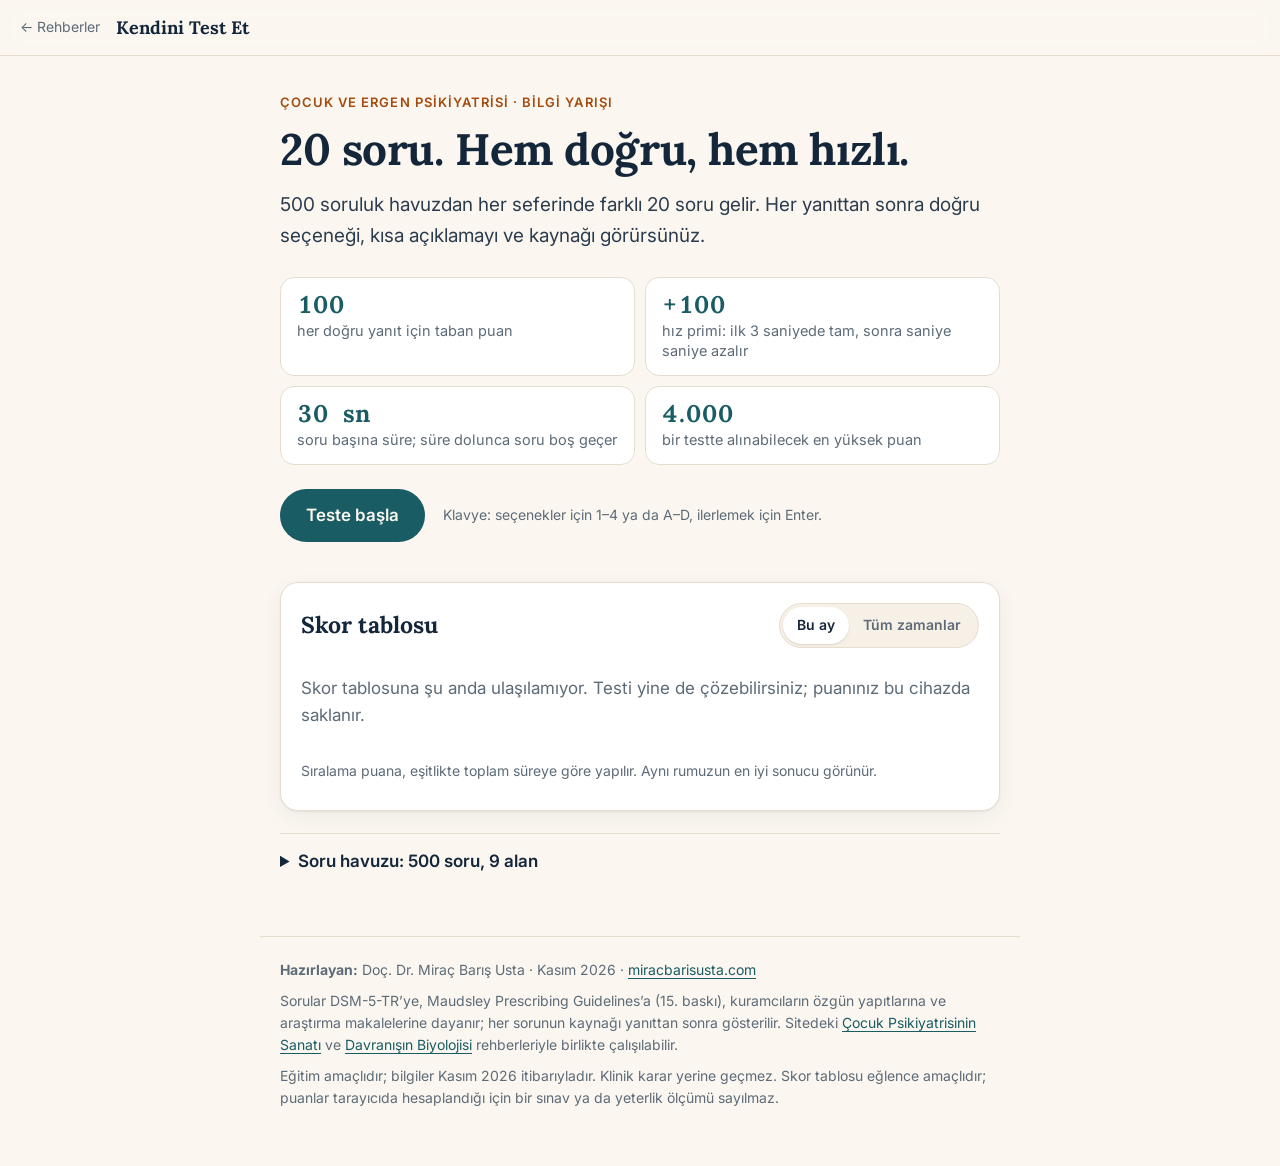
==== commit d0c09eff: "Soru havuzu 500 soruya çıkarıldı 344 yeni soru: DSM-5-TR ölçütleri, doğrulanmış araştırma bulguları," ====
--- a/index.html
+++ b/index.html
@@ -4,11 +4,11 @@
 <meta charset="utf-8">
 <meta name="viewport" content="width=device-width, initial-scale=1, viewport-fit=cover">
 <title>Kendini Test Et · Çocuk psikiyatrisi bilgi yarışı · Doç. Dr. Miraç Barış Usta</title>
-<meta name="description" content="Çocuk ve ergen psikiyatrisi ağırlıklı bilgi yarışı: 156 soruluk havuzdan her seferinde rastgele 20 soru, doğruluk ve hıza göre puan, yanıttan sonra açıklama ve kaynak, herkese açık skor tablosu.">
+<meta name="description" content="Çocuk ve ergen psikiyatrisi ağırlıklı bilgi yarışı: 500 soruluk havuzdan her seferinde rastgele 20 soru, doğruluk ve hıza göre puan, yanıttan sonra açıklama ve kaynak, herkese açık skor tablosu.">
 <meta name="author" content="Miraç Barış Usta">
 <meta name="theme-color" content="#fbf7f0">
 <meta property="og:title" content="Kendini Test Et: çocuk psikiyatrisi bilgi yarışı">
-<meta property="og:description" content="Çocuk ve ergen psikiyatrisi ağırlıklı bilgi yarışı: 156 soruluk havuzdan her seferinde rastgele 20 soru, doğruluk ve hıza göre puan, yanıttan sonra açıklama ve kaynak, herkese açık skor tablosu.">
+<meta property="og:description" content="Çocuk ve ergen psikiyatrisi ağırlıklı bilgi yarışı: 500 soruluk havuzdan her seferinde rastgele 20 soru, doğruluk ve hıza göre puan, yanıttan sonra açıklama ve kaynak, herkese açık skor tablosu.">
 <meta property="og:type" content="website">
 <meta property="og:url" content="https://miracbarisusta.com/kendini-test-et/">
 <link rel="canonical" href="https://miracbarisusta.com/kendini-test-et/">
@@ -29,7 +29,7 @@
 <section id="giris" class="ekran">
   <p class="ust-yazi">Çocuk ve ergen psikiyatrisi · bilgi yarışı</p>
   <h1>20 soru. Hem doğru, hem hızlı.</h1>
-  <p class="spot">156 soruluk havuzdan her seferinde farklı 20 soru gelir. Her yanıttan sonra doğru seçeneği,
+  <p class="spot">500 soruluk havuzdan her seferinde farklı 20 soru gelir. Her yanıttan sonra doğru seçeneği,
   kısa açıklamayı ve kaynağı görürsünüz.</p>
   <ul class="kural">
     <li><b>100</b><span>her doğru yanıt için taban puan</span></li>
@@ -54,8 +54,8 @@
   </section>
 
   <details class="havuz">
-    <summary>Soru havuzu: 156 soru, 9 alan</summary>
-    <ul class="kat-liste"><li><span>Gelişim ve epidemiyoloji</span><b>17</b></li><li><span>Değerlendirme</span><b>24</b></li><li><span>Nörogelişim</span><b>20</b></li><li><span>Duygudurum ve intihar</span><b>18</b></li><li><span>Kaygı, OKB ve tik</span><b>11</b></li><li><span>Psikoz, travma, yeme, davranım</span><b>24</b></li><li><span>Psikofarmakoloji</span><b>5</b></li><li><span>Davranışın biyolojisi</span><b>25</b></li><li><span>Gelişim kuramları</span><b>12</b></li></ul>
+    <summary>Soru havuzu: 500 soru, 9 alan</summary>
+    <ul class="kat-liste"><li><span>Gelişim ve epidemiyoloji</span><b>27</b></li><li><span>Değerlendirme</span><b>56</b></li><li><span>Nörogelişim</span><b>65</b></li><li><span>Duygudurum ve intihar</span><b>44</b></li><li><span>Kaygı, OKB ve tik</span><b>27</b></li><li><span>Psikoz, travma, yeme, davranım</span><b>76</b></li><li><span>Psikofarmakoloji</span><b>67</b></li><li><span>Davranışın biyolojisi</span><b>78</b></li><li><span>Gelişim kuramları</span><b>60</b></li></ul>
     <p class="kucuk">Her testte alanlardan belirli sayıda soru çekilir; daha önce gördüğünüz sorular, havuz tükenene dek yeniden gelmez.</p>
   </details>
 </section>
@@ -99,12 +99,12 @@
 </main>
 <footer class="alt">
   <p><strong>Hazırlayan:</strong> Doç. Dr. Miraç Barış Usta · Kasım 2026 · <a href="https://miracbarisusta.com">miracbarisusta.com</a></p>
-  <p>Sorular DSM-5-TR’ye, kuramcıların özgün yapıtlarına ve araştırma makalelerine dayanır; her sorunun kaynağı
+  <p>Sorular DSM-5-TR’ye, Maudsley Prescribing Guidelines’a (15. baskı), kuramcıların özgün yapıtlarına ve araştırma makalelerine dayanır; her sorunun kaynağı
   yanıttan sonra gösterilir. Sitedeki <a href="https://miracbarisusta.com/cocuk-psikiyatrisi-sanati/">Çocuk Psikiyatrisinin Sanatı</a>
   ve <a href="https://miracbarisusta.com/davranisin-biyolojisi/">Davranışın Biyolojisi</a> rehberleriyle birlikte çalışılabilir.</p>
   <p>Eğitim amaçlıdır; bilgiler Kasım 2026 itibarıyladır. Klinik karar yerine geçmez. Skor tablosu eğlence amaçlıdır;
   puanlar tarayıcıda hesaplandığı için bir sınav ya da yeterlik ölçümü sayılmaz.</p>
 </footer>
-<script type="application/json" id="veri">{"kat":["Gelişim ve epidemiyoloji","Değerlendirme","Nörogelişim","Duygudurum ve intihar","Kaygı, OKB ve tik","Psikoz, travma, yeme, davranım","Psikofarmakoloji","Davranışın biyolojisi","Gelişim kuramları"],"dag":[2,3,3,2,2,3,1,3,1],"soru":[{"i":"q001","k":0,"s":"Yaşam boyu görülen ruhsal bozuklukların yarısı kaç yaşına kadar başlamış olur?","c":["14 yaş","6 yaş","21 yaş","30 yaş"],"a":"Yarısı 14, dörtte üçü 24 yaşına kadar başlar. Erişkin psikiyatrisinin hastası çoğu kez çocuklukta yola çıkmıştır.","r":[0]},{"i":"q002","k":0,"s":"Başlangıç yaşı meta-analizine göre ruhsal bozuklukların yaklaşık ne kadarı 18 yaşından önce başlar?","c":["Yaklaşık yarısı (%48)","Yaklaşık onda biri (%10)","Yaklaşık dörtte biri (%25)","Yaklaşık onda dokuzu (%90)"],"a":"14 yaşından önce %34,6, 18 yaşından önce %48,4, 25 yaşından önce %62,5. Başlangıcın zirvesi 14,5 yaş.","r":[1]},{"i":"q003","k":0,"s":"Dunedin kohortunda 26 yaşında ruhsal bozukluğu olanların ne kadarı 18 yaşından önce de bir tanının ölçütlerini karşılamıştı?","c":["Yaklaşık dörtte üçü","Yaklaşık onda biri","Yaklaşık üçte biri","Hemen hiçbiri"],"a":"%73,9'u 18, yarısı 15 yaşından önce ölçütleri karşılamıştı. Erişkin hastada çocukluk öyküsü ek bilgi sayılmaz, tanının parçasıdır.","r":[2]},{"i":"q004","k":0,"s":"Dünya genelinde çocuk ve ergenlerde ruhsal bozuklukların birleştirilmiş yaygınlığı yaklaşık kaçtır?","c":["%13","%3","%25","%40"],"a":"27 ülkeden 41 çalışmanın meta-analizinde %13,4. Her sınıfta üç ya da dört çocuk demektir.","r":[3]},{"i":"q005","k":0,"s":"Great Smoky Mountains kohortunda 21 yaşına kadar en az bir ruhsal bozukluğun ölçütlerini karşılayanların kümülatif oranı kaçtı?","c":["%61","%13","%25","%95"],"a":"Kesitsel yaygınlık %13 dolayındayken kümülatif oran %61,1'e çıkar. Tek bir fotoğraf, filmin tamamını göstermez.","r":[4]},{"i":"q006","k":0,"s":"Yaşam boyu beyin büyüme eğrilerine göre gri madde hacmi kaç yaşında zirve yapar?","c":["Yaklaşık 6 yaş","Doğumda","Yaklaşık 16 yaş","Yaklaşık 29 yaş"],"a":"Gri madde hacmi 5,9 yaşında, beyaz madde hacmi 28,7 yaşında zirveye ulaşır. Budama, büyümeden sonra gelir.","r":[5]},{"i":"q007","k":0,"s":"Küresel Hastalık Yükü 2019 verisinde 5–24 yaş arasında ruhsal bozukluk sıklığı en yüksek hangi dilimdedir?","c":["15–19 yaş","5–9 yaş","10–14 yaş","Dilimler arasında fark yok"],"a":"5–9 yaşta %6,8, 10–14'te %12,4, 15–19'da %14,0, 20–24'te %13,6.","r":[6]},{"i":"q008","k":0,"s":"Depresyonda kız-erkek farkı hangi yaşlarda belirir?","c":["13–15 yaş","3–5 yaş","7–9 yaş","20 yaşından sonra"],"a":"Çocuklukta oranlar benzerdir; fark 13–15 yaşta açılır ve 15–18 arasında büyür.","r":[7]},{"i":"q009","k":0,"s":"Moffitt'in gelişimsel sınıflamasında antisosyal davranışın iki yolu hangisidir?","c":["Ergenlikle sınırlı ve yaşam boyu süren","Tepkisel (reaktif) ve planlı (proaktif)","Sosyalleşmiş ve sosyalleşmemiş saldırgan","Açık (yüzleşen) ve örtük (gizli) davranış"],"a":"Yaşam boyu süren yol erken başlar ve nörogelişimsel risklerle ilişkilidir; ergenlikle sınırlı yol sık görülür ve çoğunlukla geçicidir.","r":[8]},{"i":"q010","k":0,"s":"Sınıfın en küçükleri olan çocuklarda DEHB tanısı için hangisi doğrudur?","c":["En büyüklere göre daha sık tanı alırlar","En büyüklere göre daha seyrek tanı alırlar","Doğum ayı tanı sıklığını hiç etkilemez","Fark yalnızca ergenlik döneminde görülür"],"a":"407.846 çocukta Ağustos doğumlularda tanı 10.000'de 85,1, Eylül doğumlularda 63,6. Olgunlaşmamışlık bozukluk sanılabilir; tanıdan önce doğum ayını sorun.","r":[9]},{"i":"q011","k":0,"s":"İngiltere'deki TRACK çalışmasında çocuk hizmetlerinden erişkin hizmetlerine geçenlerin ne kadarı en uygun biçimde geçiş yaptı?","c":["%5'ten azı","Yaklaşık %30'u","Yaklaşık %60'ı","%90'dan fazlası"],"a":"Hastalık 18'inde doğum günü kutlamaz; hizmetler kutlar.","r":[10]},{"i":"q012","k":0,"s":"546.458 erişkini kapsayan meta-analizde dört ya da daha fazla olumsuz çocukluk yaşantısı bildirenlerin oranı kaçtı?","c":["%16","%2","%40","%60"],"a":"%16,1 dört ve üzeri bildirdi; hiç bildirmeyenler %39,9. Yani erişkinlerin yaklaşık %60'ı en az bir olumsuz yaşantı taşıyor.","r":[11]},{"i":"q013","k":0,"s":"Okula başlayan çocuklarda, bilinen bir tıbbi neden olmadan görülen gelişimsel dil bozukluğunun sıklığı kaçtır?","c":["Yaklaşık %7,6","Yaklaşık %0,5","Yaklaşık %2","Yaklaşık %20"],"a":"Her sınıfta yaklaşık iki çocuk. Davranış ve okuma sorununda önce dili değerlendirin.","r":[12]},{"i":"q014","k":0,"s":"11 ülkede yürütülen çalışmaya göre bilişsel kapasite yaklaşık 16 yaşta erişkin düzeyine ulaşır. Psikososyal olgunluk ne zaman ulaşır?","c":["18 yaşından sonra","12 yaşında","14 yaşında","16 yaşında, bilişsel kapasiteyle birlikte"],"a":"Bilmek, durabilmek değildir. Sakin koşulda erişkin gibi düşünen ergen, yoğun duygu altında aynı kararı veremez.","r":[13]},{"i":"q015","k":0,"s":"Sürüş simülasyonunda ergenlerin risk alması hangi koşulda belirgin biçimde arttı?","c":["Arkadaşları odadayken","Yalnızken","Ebeveyni izlerken","Ödül kaldırıldığında"],"a":"Akranların varlığı ergende risk almayı artırdı; etki erişkinlerde zayıftı.","r":[14]},{"i":"q016","k":0,"s":"Ebeveyn desteği stres altındaki kortizol yanıtını hangi yaş grubunda tamponlar?","c":["Çocukta tamponlar, ergende etkisi kaybolur","Çocukta da ergende de aynı ölçüde tamponlar","Çocukta tamponlamaz, ergende tamponlar","Çocukta da ergende de hiç tamponlamaz"],"a":"Çocukta ebeveyni odaya alın. Ergende tampon akrana ve terapötik ilişkiye kayar.","r":[15]},{"i":"q017","k":0,"s":"Dört ve daha fazla olumsuz çocukluk yaşantısı, özgün ACE çalışmasında depresyon ve intihar girişimi riskinde nasıl bir artışla ilişkiliydi?","c":["4–12 kat","Artış yoktu","1,1–1,3 kat","50 kat ve üzeri"],"a":"Olumsuz yaşantıların sayısı arttıkça risk de basamak basamak artar.","r":[16]},{"i":"q018","k":1,"s":"Çocuğun sorunları hakkında farklı bilgi kaynaklarının (ebeveyn, öğretmen, çocuk) ortalama uyumu ne düzeydedir?","c":["Düşük (r ≈ 0,28)","Çok yüksek (r ≈ 0,90)","Yüksek (r ≈ 0,70)","Sıfıra eşit"],"a":"341 çalışmanın meta-analizinde ortalama r = 0,28. Uyumsuzluk gürültü değil, veridir: çocuk farklı ortamlarda farklı davranır.","r":[17]},{"i":"q019","k":1,"s":"Achenbach'ın klasik meta-analizinde en yüksek uyum hangi bilgi kaynakları arasındaydı?","c":["Benzer roldekiler (örneğin iki ebeveyn)","Ebeveyn ile çocuğun sınıf öğretmeni","Çocuğun kendisi ile ebeveynlerinden biri","Çocuğun kendisi ile sınıf öğretmeni"],"a":"Benzer rollerde r = 0,60, farklı rollerde 0,28, çocuğun kendi bildirimi ile başkalarınınki arasında 0,22.","r":[18]},{"i":"q020","k":1,"s":"Bir ergene intihar düşüncesini açıkça sormak için kanıt ne söyler?","c":["Düşünceyi artırmaz","Düşünceyi artırır, kaçınılmalıdır","Yalnızca ebeveyn yanındayken sorulmalıdır","Yalnızca ölçekle sorulmalıdır"],"a":"Literatür taraması, sormanın intihar düşüncesini başlatmadığını ya da artırmadığını gösterir. Sormak riski değil, sessizliği bozar.","r":[19]},{"i":"q021","k":1,"s":"Liselerde yürütülen randomize çalışmada intihar sorularını içeren tarama ne sonuç verdi?","c":["Sıkıntıyı ve intihar düşüncesini artırmadı","Sıkıntıyı belirgin ve kalıcı biçimde artırdı","İntihar düşüncesini yaklaşık iki katına çıkardı","Yalnızca riskli gençlerde düşünceyi artırdı"],"a":"Tarama güvenlidir; riskli gençlerde de sıkıntıyı artırmamıştır.","r":[20]},{"i":"q022","k":1,"s":"İntihar davranışını öngörmek için kullanılan risk ölçekleri hakkında meta-analizler ne söyler?","c":["“Yüksek risk” etiketi klinik karar için yeterince öngörücü değildir","“Yüksek risk” grubundakilerin çoğu bir yıl içinde girişimde bulunur","Ölçek puanı tek başına yatış ya da taburculuk kararı verdirebilir","“Düşük risk” puanı girişim olasılığını güvenle dışlamayı sağlar"],"a":"Pozitif öngörü değeri düşüktür: yüksek risk grubundakilerin çoğu girişimde bulunmaz. Ölçek görüşmenin yerini tutmaz.","r":[21,22]},{"i":"q023","k":1,"s":"Yaygınlığın %2 olduğu bir okulda duyarlılığı ve özgüllüğü %80 olan bir ölçek pozitif çıktı. Öğrencinin gerçekten hasta olma olasılığı kaçtır?","c":["Yaklaşık %8","%80","Yaklaşık %50","%98"],"a":"1.000 öğrencide 20 vakanın 16'sı, 980 sağlıklının 196'sı pozitif çıkar: 16/212 ≈ %7,5. Ön olasılığı bilmeden sonucu yorumlamayın.","r":[23,24]},{"i":"q024","k":1,"s":"9–12 yaş arasındaki çocuklarda psikotik belirti bildirme sıklığının ortancası kaçtır?","c":["%17","%0,1","%1","%60"],"a":"9–12 yaşta %17, 13–18 yaşta %7,5. Belirti sık, bozukluk nadir; ayrımı işlev ve eşlik eden belirtiler yapar.","r":[25]},{"i":"q025","k":1,"s":"Görüşmenin başında gizlilik güvencesi verilmesi ergenlerde neyi değiştirir?","c":["Hassas konuları anlatma ve yeniden gelme isteğini artırır","Hassas konuları anlatma isteğini belirgin biçimde azaltır","Ergenin anlattıklarını ve izlem isteğini değiştirmez","Yalnızca ebeveynin kaygısını ve denetimini artırır"],"a":"Randomize çalışmada gizlilik güvencesi alan ergenler daha fazla bilgi vermeye ve yeniden gelmeye istekliydi. Sınırları da baştan söyleyin.","r":[26]},{"i":"q026","k":1,"s":"Klinik yargı ile mekanik (istatistiksel) tahmini karşılaştıran meta-analizin sonucu nedir?","c":["Mekanik tahmin çoğu görevde eşit ya da üstündür","Klinik yargı hemen her görevde açıkça üstündür","İki yöntem de şans düzeyinden farklı değildir","Mekanik tahmin yalnızca cerrahide işe yarar"],"a":"Yapılandırılmış veri toplamak ve kuralı tutarlı uygulamak, deneyimli sezgiyi çoğu kez yakalar ya da geçer.","r":[27]},{"i":"q027","k":1,"s":"Geçen hafta izlediği dramatik bir vakanın etkisiyle sonraki hastada aynı tanıyı gereğinden olası görmek hangi düşünme hatasıdır?","c":["Ulaşılabilirlik kısayolu","Çapalama","Sonuç yanlılığı","Çerçeveleme etkisi"],"a":"Akla kolay gelen örnek, olasılık tahminini şişirir. Çapalama ise ilk bilgiye takılı kalmaktır.","r":[28]},{"i":"q028","k":1,"s":"Wason'ın 2-4-6 görevi klinisyene hangi eğilimi hatırlatır?","c":["Varsayımı doğrulayacak veriyi arama eğilimini","Olasılıkları olduğundan düşük kestirme eğilimini","En son duyulan bilgiyi daha iyi hatırlamayı","Kazançtan çok kayıptan kaçınma eğilimini"],"a":"Katılımcılar kuralı sınamak için hep kurala uyan örnekler denedi. İlk tanınızı çürütecek soruyu da sorun.","r":[29]},{"i":"q029","k":1,"s":"Güçler ve Güçlükler Anketi (SDQ) kaç madde ve kaç alt ölçekten oluşur?","c":["25 madde, 5 alt ölçek","10 madde, 2 alt ölçek","50 madde, 8 alt ölçek","113 madde, 8 alt ölçek"],"a":"Duygusal belirtiler, davranış sorunları, hiperaktivite, akran sorunları ve prososyal davranış. Tarar; tanıyı klinisyen koyar.","r":[30]},{"i":"q030","k":1,"s":"K-SADS-PL ne tür bir araçtır?","c":["Yarı yapılandırılmış tanı görüşmesi","Öğretmenin doldurduğu derecelendirme ölçeği","Projektif test","Bilgisayarlı dikkat testi"],"a":"Okul çağı çocukları için şimdiki ve yaşam boyu tanıları tarayan yarı yapılandırılmış görüşmedir; ebeveyn ve çocukla ayrı ayrı yapılır.","r":[31]},{"i":"q031","k":1,"s":"HiTOP ruhsal bozuklukları nasıl sınıflar?","c":["Birlikte görülen belirtilerden kurulan boyutlarla","Etiyolojiye dayanan kesin sınırlı kategorilerle","Yalnızca beyin görüntüleme bulgularına dayanarak","Yalnızca ilaç tedavisine verilen yanıta göre"],"a":"Kategoriler yerine iç içe boyutlar önerir: belirtiler, sendromlar, spektrumlar. Eş tanı bu modelde kural olarak beklenir.","r":[32]},{"i":"q032","k":1,"s":"SPIKES protokolü ne için kullanılır?","c":["Kötü haber verme görüşmesini yapılandırmak için","İntihar riskini sayısal olarak puanlamak için","İlaç yan etkilerini sistemli izlemek için","Aile terapisi seanslarını planlamak için"],"a":"Ortam, algı, davet, bilgi, duygu, özet ve plan. Önce ailenin ne bildiğini sorun, sonra anlatın.","r":[33]},{"i":"q033","k":1,"s":"Hastalar görüşmede verilen tıbbi bilginin ne kadarını hemen unutur?","c":["%40–80'ini","%1–5'ini","%10–15'ini","Hiçbirini"],"a":"Hatırlananın da yaklaşık yarısı yanlış hatırlanır. Az söyleyin, yazılı verin, geri anlattırın.","r":[34]},{"i":"q034","k":1,"s":"Otizm belirti ölçeklerinin puanlarını otizm dışında neler yükseltebilir?","c":["Davranış sorunları ve düşük bilişsel düzey","Yalnızca çocuğun cinsiyeti ve doğum sırası","Yalnızca ölçeğin doldurulduğu gün ve saat","Hiçbir etken; puanlar otizme özgüdür"],"a":"Ölçek puanı otizme özgü değildir. Tanıyı yalnızca ebeveyn anketine dayandırmayın.","r":[35]},{"i":"q035","k":1,"s":"Danimarka'da otizm tanılarındaki artışın büyük bölümünü ne açıkladı?","c":["Tanı ölçütleri ve kayıt uygulamalarındaki değişiklik","Çocukluk aşılarının takvimindeki değişiklikler","Ekran süresinin ve tablet kullanımının artması","Ortalama anne ve baba yaşının giderek düşmesi"],"a":"Tanı sayısındaki artış ile hastalık sıklığındaki artış aynı şey değildir.","r":[36]},{"i":"q036","k":1,"s":"MMR aşısı ile otizm ilişkisi hakkında ulusal kohort verileri ne gösterir?","c":["İlişki yok","Risk iki kat artıyor","Risk yalnızca erkeklerde artıyor","Risk yalnızca kardeşi otizmli olanlarda artıyor"],"a":"Danimarka kohortunda aşılananlarda risk artmadı; Japonya'da MMR bırakıldıktan sonra da otizm sıklığı azalmadı.","r":[37,38]},{"i":"q037","k":1,"s":"Ruhsal bozukluğu biyogenetik nedenlerle açıklamak damgalamayı nasıl etkiler?","c":["Suçlamayı azaltır, tehlikelilik algısını ve karamsarlığı artırır","Suçlamayı, tehlikelilik algısını ve karamsarlığı birlikte azaltır","Suçlamayı artırır, tehlikelilik algısını ve karamsarlığı azaltır","Damgalamanın hiçbir boyutunu ölçülebilir biçimde değiştirmez"],"a":"“Beyin hastalığı” açıklaması iki ucu keskin bir araçtır. Biyolojiyi anlatırken değişebilirliği de anlatın.","r":[39]},{"i":"q038","k":1,"s":"Çocuk ve ergen psikoterapisinde terapötik ittifak ile sonuç arasındaki ilişki nasıldır?","c":["Küçük ama tutarlı","Hiç yok","Çok güçlü (r ≈ 0,80)","Ters yönde"],"a":"Meta-analizlerde r yaklaşık 0,14–0,19. Çocukta ittifak çift taraflıdır: hem çocukla hem ebeveynle kurulur.","r":[40,41]},{"i":"q039","k":1,"s":"Depresyondaki anne tedaviyle remisyona girdiğinde çocuğunda ne gözlenir?","c":["Çocuğun tanı ve belirtileri azalır","Çocuğun tanı ve belirtileri artar","Çocuğun belirtilerinde değişiklik olmaz","Yalnızca çocuğun okul başarısı düşer"],"a":"STAR*D-Child: annesi remisyona girenlerde tanılar azaldı, depresyonu sürenlerde arttı. Bazen çocuğun tedavisi annenin reçetesinden geçer.","r":[42]},{"i":"q040","k":1,"s":"Sağlıklı erkek çocuklara dekstroamfetamin verildiğinde ne oldu?","c":["Hareketlilik azaldı, dikkat ve başarım arttı","Hareketlilik arttı, dikkat ve başarım azaldı","Hareketlilik ve dikkat ölçümleri değişmedi","Yalnızca DEHB'si olan çocuklar yanıt verdi"],"a":"Uyarıcıya yanıt tanıyı doğrulamaz: DEHB'si olmayan çocuk da yanıt verir.","r":[43]},{"i":"q041","k":1,"s":"Kolaylaştırılmış iletişimde yazılan iletilerin gerçek yazarı kimdir?","c":["Kolaylaştırıcı","Otizmli birey","İkisi eşit ölçüde","Kullanılan yazılım"],"a":"Kontrollü çalışmalar iletilerin kolaylaştırıcıdan geldiğini gösterdi. Yöntem kanıta dayalı değildir.","r":[44]},{"i":"q042","k":2,"s":"DSM-5-TR'ye göre DEHB tanısı için belirtilerin birkaçı kaç yaşından önce var olmalıdır?","c":["12 yaş","3 yaş","7 yaş","18 yaş"],"a":"DSM-IV'teki 7 yaş sınırı DSM-5'te 12'ye çıkarıldı. Belirtiler ayrıca en az iki ortamda görülmelidir.","r":[45]},{"i":"q043","k":2,"s":"DSM-5-TR'ye göre 17 yaş ve üzerindeki bir kişide DEHB tanısı için her belirti alanında en az kaç belirti gerekir?","c":["5","3","6","9"],"a":"Çocuklarda altı, 17 yaş ve üzerinde beş belirti aranır.","r":[45]},{"i":"q044","k":2,"s":"İzlem çalışmalarının meta-analizine göre çocuklukta DEHB tanısı alanların ne kadarı 25 yaşında tanı ölçütlerinin tamamını karşılar?","c":["Yaklaşık %15","Yaklaşık %1","Yaklaşık %50","Yaklaşık %90"],"a":"Tam ölçüt %15 dolayında; kısmi remisyon da sayılırsa yaklaşık %65'inde belirtiler sürer. Hiperaktivite kaybolmaz, içeri taşınır.","r":[46]},{"i":"q045","k":2,"s":"Ağ meta-analizine göre DEHB'de kısa dönem etkililik ve tolere edilebilirlik birlikte gözetildiğinde ilk seçenek hangisidir?","c":["Çocuk ve ergende metilfenidat, erişkinde amfetaminler","Çocuk ve ergende amfetaminler, erişkinde metilfenidat","Çocuk ve ergende atomoksetin, erişkinde metilfenidat","Çocuk, ergen ve erişkinde ilk seçenek olarak bupropiyon"],"a":"133 çift kör randomize çalışmanın sonucu. Kanıt yaşla birlikte göç etmez; ilk seçenek yaşa göre değişir.","r":[47]},{"i":"q046","k":2,"s":"DEHB'li çocuklarda kortikal olgunlaşma için hangisi doğrudur?","c":["Yaklaşık üç yıl gecikir; en çok prefrontal bölgelerde","Yaklaşık üç yıl erken tamamlanır; en çok motor kortekste","Tipik gelişen çocuklarla aynı yaşta tamamlanır","Ergenlikte durur ve erişkinlikte hiç tamamlanmaz"],"a":"Sıra aynı, takvim geç. Bulgu grup düzeyindedir; tek bir çocukta tanı koydurmaz.","r":[48]},{"i":"q047","k":2,"s":"İkiz çalışmaları DEHB'nin doğası hakkında ne düşündürür?","c":["Toplumda sürekli dağılan bir özelliğin uç noktasıdır","Var ya da yok biçiminde, keskin sınırlı bir hastalıktır","Tek bir genin mutasyonuyla ortaya çıkan bir bozukluktur","Kalıtımla ilişkisi olmayan, tümüyle çevresel bir durumdur"],"a":"Kan basıncı gibi: eşik bir karar noktasıdır, doğa yasası değil.","r":[49]},{"i":"q048","k":2,"s":"Uyarıcı tedavisi ile sonraki madde kullanımı arasındaki ilişki için kanıt ne söyler?","c":["Tedavi sonraki madde kullanım riskini artırmaz","Tedavi sonraki madde kullanım riskini iki katına çıkarır","Tedavi yalnızca kızlarda riski belirgin artırır","Bu soruyu inceleyen karşılaştırmalı veri yoktur"],"a":"Meta-analizde tedavi riski artırmadı; kayıt çalışmasında ilaç kullanılan dönemlerde maddeyle ilişkili olaylar daha azdı.","r":[50,51]},{"i":"q049","k":2,"s":"İsveç kayıt çalışmasına göre DEHB ilaçlarının uzun süreli kullanımı ile kardiyovasküler hastalık riski arasındaki ilişki nasıldır?","c":["Kullanım süresi uzadıkça risk artar; en çok hipertansiyonda","Kullanım süresi uzadıkça risk azalır; en çok aritmide","Kullanım süresi ile risk arasında hiçbir ilişki yoktur","Risk yalnızca tedavinin ilk ayında geçici olarak artar"],"a":"Uzun süreli tedavide kan basıncı ve nabız izlemi her kontrolde yapılmalıdır.","r":[52]},{"i":"q050","k":2,"s":"2025 ağ meta-analizine göre DEHB ilaçlarının çocuk ve ergende hemodinamik etkisi için hangisi doğrudur?","c":["Metilfenidat sistolik basıncı yaklaşık 2 mm Hg, atomoksetin nabzı dakikada yaklaşık 6 artırır","Metilfenidat sistolik basıncı yaklaşık 20 mm Hg, atomoksetin nabzı dakikada yaklaşık 30 artırır","Metilfenidat kan basıncını artırır, atomoksetin ise nabzı ve kan basıncını değiştirmez","İki ilaç da kan basıncını ve nabzı ölçülebilir biçimde değiştirmez"],"a":"Uyarıcılar atomoksetinden daha fazla artış yapmadı. “Uyarıcı değil, güvenli” varsayımı ölçümü atlatmamalı.","r":[53]},{"i":"q051","k":2,"s":"Otizmde erkek-kız oranı, toplum taramalarını temel alan meta-analizde kaçtır?","c":["Yaklaşık 3:1","1:1","Yaklaşık 10:1","1:3"],"a":"Klasik 4:1 oranı kızlardaki tanı eksikliğini yansıtır; aktif tarama yapan çalışmalarda oran 3:1'e yaklaşır.","r":[54]},{"i":"q052","k":2,"s":"Beş ülkeyi kapsayan kohortta otizmin kalıtılabilirliği yaklaşık kaç bulundu?","c":["%80","%10","%35","%100"],"a":"Yüksek kalıtılabilirlik “değişmez” demek değildir; bir nüfusun, bir yerin ve bir zamanın fotoğrafıdır.","r":[55,56]},{"i":"q053","k":2,"s":"Otizmli küçük çocuklarda müdahale miktarı ile etki arasındaki ilişkiyi inceleyen 144 çalışmalık meta-analiz ne buldu?","c":["Miktar ile etki arasında anlamlı pozitif ilişki yok","Müdahale saati arttıkça etki doğrusal olarak artıyor","Yalnızca haftada 40 saatlik programlar etkili","Müdahale saati arttıkça etki giderek azalıyor"],"a":"“Ne kadar çok, o kadar iyi” varsayımı kanıtla desteklenmiyor. Aileye saat değil, nitelik ve uyum önerin.","r":[57]},{"i":"q054","k":2,"s":"Otizmli 290 çocuk ve ergende 24 hafta burun içi oksitosin verilen randomize çalışmanın sonucu neydi?","c":["Sosyal işlevde plasebodan farksızdı","Sosyal işlevi belirgin düzeltti","Yalnızca kızlarda etkiliydi","Ciddi yan etki nedeniyle durduruldu"],"a":"“Bağlanma hormonu” anlatısı klinikte karşılık bulmadı.","r":[58]},{"i":"q055","k":2,"s":"Açıklanamayan gelişimsel gecikme, zihinsel yetersizlik ya da otizmde tanı verimi en yüksek genetik tetkik hangisidir?","c":["Ekzom dizileme (yaklaşık %36)","Kromozomal mikrodizin (yaklaşık %80)","Ticari DEHB gen paneli","Poligenik risk skoru"],"a":"Mikrodizinin verimi %15–20 dolayındadır. Sonuç izlemi ve aile danışmanlığını değiştirir.","r":[59]},{"i":"q056","k":2,"s":"DSM-5-TR'de otizm spektrum bozukluğunun çekirdek belirtileri kaç alanda toplanır?","c":["İki: toplumsal iletişim ile sınırlı, yineleyici davranışlar","Üç: toplumsal etkileşim, iletişim, yineleyici davranışlar","Bir: toplumsal iletişim","Dört: dil, oyun, motor, duyusal"],"a":"DSM-IV'ün üçlüsü ikiye indi; duyusal aşırı ya da az duyarlılık yineleyici davranış alanına eklendi.","r":[45]},{"i":"q057","k":2,"s":"DSM-5-TR'de zihinsel yetersizliğin şiddet düzeyi neye göre belirlenir?","c":["Uyumsal işlevselliğe","Yalnızca IQ puanına","Başlangıç yaşına","Eşlik eden tıbbi tanıya"],"a":"Gereken desteği IQ değil, uyumsal işlevsellik belirler: kavramsal, sosyal ve pratik alan.","r":[45]},{"i":"q058","k":2,"s":"Erişkin otizminde “kayıp kuşak” deyimi kimi anlatır?","c":["Çocuklukta tanı almamış, erişkinlikte fark edilenleri","Çocuklukta yanlışlıkla otizm tanısı almış olanları","Yoğun eğitimle tanı ölçütlerinin dışına çıkanları","Çocukluğunu kurum bakımında geçirmiş olanları"],"a":"Özellikle kadınlar ve bilişsel düzeyi yüksek olanlar gözden kaçar; çoğu önce başka tanılar alır.","r":[60]},{"i":"q059","k":2,"s":"Bükreş Erken Müdahale Projesi'nde koruyucu aileye yerleştirmenin bağlanmaya yararı en çok hangi koşulda görüldü?","c":["24 aydan önce yerleşenlerde","6 yaşından sonra yerleşenlerde","Yerleşme yaşının önemi yoktu","Yalnızca erkek çocuklarda"],"a":"Gecikme, doz kaybıdır. Kazanç 16–18 yaşta da sürüyordu.","r":[61]},{"i":"q060","k":2,"s":"DSM-5-TR'ye göre işeme bozukluğu (enürezis) tanısı için çocuk en az kaç yaşında olmalıdır?","c":["5 yaş","2 yaş","3 yaş","7 yaş"],"a":"Dışkılama bozukluğunda (enkoprezis) sınır 4 yaştır. İkisinde de ölçüt takvim yaşı ya da eşdeğer gelişim düzeyidir.","r":[45]},{"i":"q061","k":2,"s":"DSM-5-TR'ye göre özgül öğrenme bozukluğu tanısı için güçlükler, hedefe yönelik müdahaleye karşın en az ne kadar sürmüş olmalıdır?","c":["6 ay","2 hafta","1 ay","2 yıl"],"a":"Tanı, yeterli öğretim ve müdahaleye karşın süren güçlüğü arar; öğretim eksikliği tek başına tanı koydurmaz.","r":[45]},{"i":"q062","k":3,"s":"DSM-5-TR'ye göre çocuk ve ergenlerde majör depresyonda çökkün duygudurumun yerini hangisi tutabilir?","c":["İrritabl duygudurum","Öforik duygudurum","Dikkat dağınıklığı","Uyku ihtiyacında azalma"],"a":"Kapı çarpan 15 yaşındaki ergen terbiyesizlik etmiyor olabilir; irritabilite de bir depresyon dilidir.","r":[45]},{"i":"q063","k":3,"s":"DSM-5-TR'ye göre süregiden depresif bozukluk (distimi) tanısı için çocuk ve ergenlerde en az ne kadar süre gerekir?","c":["1 yıl","2 hafta","6 ay","2 yıl"],"a":"Erişkinde iki yıl, çocuk ve ergende bir yıl. Çocukta duygudurum irritabl de olabilir.","r":[45]},{"i":"q064","k":3,"s":"DSM-5-TR'ye göre yıkıcı duygudurumu düzenleyememe bozukluğu tanısı hangi yaş aralığında ilk kez konabilir?","c":["6–18 yaş","0–3 yaş","3–6 yaş","18 yaşından sonra"],"a":"Tanı 6 yaşından önce ve 18 yaşından sonra ilk kez konmaz; belirtiler 10 yaşından önce başlamış ve en az 12 aydır sürüyor olmalıdır.","r":[45]},{"i":"q065","k":3,"s":"Süreğen irritabilite ile maniyi ayırmada en belirleyici özellik hangisidir?","c":["Maninin epizodik olması: olağan hâlden belirgin bir kopuş","Manide irritabilitenin hiçbir zaman görülmemesi","Süreğen irritabilitenin yalnızca ev ortamında görülmesi","Maninin on sekiz yaşından önce hiç görülmemesi"],"a":"Fırtınaya değil, epizoda bakın. DSM-5-TR manik epizod için en az bir hafta, hipomani için en az dört gün arar.","r":[45]},{"i":"q066","k":3,"s":"TADS çalışmasında ergen depresyonunda 12. haftada en yüksek yanıt hangi kolda görüldü?","c":["Fluoksetin ile BDT birlikte (%71)","Yalnızca bilişsel davranışçı terapi (%43)","Yalnızca fluoksetin (%61)","Plasebo ile klinik izlem (%35)"],"a":"Birlikte %71, fluoksetin %60,6, BDT %43,2, plasebo %34,8.","r":[62]},{"i":"q067","k":3,"s":"Çocuk ve ergen majör depresyonunda 14 antidepresanı karşılaştıran ağ meta-analizinde plasebodan üstün bulunan tek ilaç hangisiydi?","c":["Fluoksetin","Paroksetin","Venlafaksin","İmipramin"],"a":"Erişkinde 21 antidepresanın 21'i de plaseboyu geçerken çocukta yalnızca fluoksetin geçti.","r":[63,64]},{"i":"q068","k":3,"s":"Trisiklik antidepresanlar çocuk ve ergen depresyonunda ne kadar etkilidir?","c":["Çocukta etkisiz, ergende küçük bir etki","Çocukta da ergende de ilk seçenek tedavi","Çocukta etkili, ergende ise etkisiz","Çocukta ve ergende SSRI'lardan üstün"],"a":"Cochrane derlemesinin sonucu. Erişkinde işe yarayan çocukta yaramayabilir.","r":[65]},{"i":"q069","k":3,"s":"FDA'nın pediatrik antidepresan çalışmalarını birleştiren analizinde intihar düşüncesi ve davranışı bildirimi ilaç ve plasebo kollarında nasıldı?","c":["İlaç kolunda yaklaşık %4, plaseboda %2","İlaç kolunda yaklaşık %40, plaseboda %2","İlaç ve plasebo kollarında eşit (%2)","İlaç kolunda %1, plaseboda yaklaşık %4"],"a":"Göreli risk 1,95; çalışmaların hiçbirinde tamamlanmış intihar yoktu. Kutu uyarısı bu analize dayanır.","r":[66]},{"i":"q070","k":3,"s":"Pediatrik antidepresan çalışmalarının meta-analizinde yarar ve zarar dengesi nasıldı?","c":["Yarar için NNT 3–10, intihar düşüncesi için NNH 143","Yarar için NNT 143, intihar düşüncesi için NNH 3–10","Yarar ve zarar için gereken hasta sayıları eşitti","Yarar yalnızca OKB çalışmalarında gösterilebildi"],"a":"NNT anksiyetede 3, OKB'de 6, depresyonda 10; intihar düşüncesi ya da girişimi için NNH 143.","r":[67]},{"i":"q071","k":3,"s":"Antidepresan çalışmalarında intihar düşüncesi ve davranışı riski yaşla nasıl değişir?","c":["25 yaş altında artar, 65 yaş üzerinde azalır","25 yaş altında azalır, 65 yaş üzerinde artar","Her yaş grubunda aynı ölçüde artar","Her yaş grubunda aynı ölçüde azalır"],"a":"Risk yaşla birlikte eğim çizer: gençte dikkatli izlem, yaşlıda koruyucu etki.","r":[68]},{"i":"q072","k":3,"s":"FDA'nın antidepresan uyarılarından sonraki yıllarda ABD'de çocuk ve ergenlerde ne gözlendi?","c":["Depresyon tanısı ve tedavisi azaldı","Antidepresan reçeteleri arttı","Psikoterapi belirgin biçimde arttı","Hiçbir değişiklik olmadı"],"a":"Tanı ve reçete azaldı, yerini başka bir tedavi doldurmadı. Uyarının da yan etkisi olur.","r":[69]},{"i":"q073","k":3,"s":"ABD'de 1994–2003 arasında gençlerde bipolar bozukluk tanısıyla yapılan ayaktan başvurular nasıl değişti?","c":["Yaklaşık 40 kat arttı","Yarıya indi","Değişmedi","Yaklaşık iki kat arttı"],"a":"100.000'de 25'ten 1.003'e. Bu artış, süreğen irritabilitenin ayrı bir tanıyla (YDDB) tanımlanmasının arka planıdır.","r":[70]},{"i":"q074","k":3,"s":"Ani ebeveyn kaybı yaşayan gençlerde yeni başlayan depresyon en çok hangi grupta görüldü?","c":["Kaybı 12 yaş ve altında yaşayanlarda","Kaybı 18 yaşından sonra yaşayanlarda","Kayıptan beş yıl sonra","Gruplar arasında fark yoktu"],"a":"Risk ilk iki yılda tepe yapar. Yası izlemek, yasın bitmesini beklemek değildir.","r":[71]},{"i":"q075","k":3,"s":"DSM-5-TR'ye göre uzamış yas bozukluğu tanısı için çocuk ve ergenlerde ölümün üzerinden en az ne kadar süre geçmiş olmalıdır?","c":["6 ay","2 hafta","2 ay","12 ay"],"a":"Erişkinde 12 ay, çocuk ve ergende 6 ay. Tanı bir yakının ölümünü gerektirir.","r":[45,72]},{"i":"q076","k":3,"s":"ABCD kohortunda aşağıdakilerden hangisi intihar davranışıyla ilişkiliydi?","c":["Sosyal medyada artan bağımlı kullanım örüntüsü","Başlangıçta ölçülen toplam günlük ekran süresi","Hiç video oyunu oynamamak ya da çok az oynamak","Akıllı telefona on yaşından sonra sahip olmak"],"a":"Artan bağımlı sosyal medya kullanımında risk oranı 2,14; toplam ekran süresi ilişkili değildi. Süreyi değil, örüntüyü sorun.","r":[73]},{"i":"q077","k":3,"s":"Egzersiz ve depresyon ağ meta-analizinin sonucu hangisidir?","c":["Yürüyüş ya da koşu, yoga ve kuvvet antrenmanı orta düzeyde etkili","Egzersiz türlerinin hiçbiri bekleme listesinden daha etkili değil","Yalnızca yoga etkili; yürüyüş ve kuvvet antrenmanı etkisiz","Yalnızca düşük yoğunluklu egzersiz etkili; yoğunluk arttıkça etki azalıyor"],"a":"Etki yoğunlukla artıyor. Kanıtın güveni ise düşük ya da çok düşük.","r":[74]},{"i":"q078","k":3,"s":"İkiz çalışmalarının meta-analizine göre majör depresyonun kalıtılabilirliği kaçtır?","c":["Yaklaşık %37","Yaklaşık %5","Yaklaşık %80","%100"],"a":"Otizm ve DEHB'ye göre belirgin biçimde düşük; çevrenin payı büyük.","r":[75]},{"i":"q079","k":3,"s":"Büyük ergen örneklemlerinde dijital teknoloji kullanımı, iyilik hâlindeki farkların en çok ne kadarını açıkladı?","c":["%0,4","%10","%25","%50"],"a":"İlişki var ama çok küçük. Ekranı tek başına suçlamak, asıl etkenleri gözden kaçırır.","r":[76]},{"i":"q080","k":4,"s":"CAMS çalışmasında 7–17 yaş arası kaygı bozukluklarında 12. haftada en yüksek yanıt hangi koldaydı?","c":["Sertralin ile BDT birlikte (%81)","Yalnızca sertralin (%55)","Yalnızca bilişsel davranışçı terapi (%60)","Plasebo ile klinik izlem (%24)"],"a":"Birlikte %80,7, BDT %59,7, sertralin %54,9, plasebo %23,7.","r":[77]},{"i":"q081","k":4,"s":"Pediatrik antidepresan çalışmalarında tedavi için gereken hasta sayısı (NNT) en düşük hangi endikasyondaydı?","c":["Kaygı bozuklukları (3)","Majör depresyon (10)","OKB (6)","Üçünde de aynıydı"],"a":"SSRI'ların çocukta en güçlü olduğu alan depresyon değil, kaygıdır.","r":[67]},{"i":"q082","k":4,"s":"DSM-5-TR'ye göre ayrılık kaygısı bozukluğu tanısı için belirtiler çocuk ve ergenlerde en az ne kadar sürmelidir?","c":["4 hafta","3 gün","6 ay","1 yıl"],"a":"Çocuk ve ergende dört hafta, erişkinde genellikle altı ay ve üzeri.","r":[45]},{"i":"q083","k":4,"s":"DSM-5-TR'ye göre seçici konuşmazlık tanısı için süre ölçütü hangisidir?","c":["En az 1 ay; okulun ilk ayı sayılmaz","En az 1 hafta; okulun ilk haftası sayılmaz","En az 6 ay; yaz tatili dönemi sayılmaz","En az 1 yıl; okul öncesi dönem sayılmaz"],"a":"Konuşmama bilgi ya da dil eksikliğiyle açıklanmamalı; çocuk başka ortamlarda konuşur.","r":[45]},{"i":"q084","k":4,"s":"DSM-5-TR'ye göre Tourette bozukluğu tanısı için hangisi gerekir?","c":["Birden çok motor ve en az bir vokal tik; bir yıldan uzun süre","Yalnızca motor tikler; en az dört hafta boyunca her gün","En az bir motor tik ve koprolali; altı aydan uzun süre","Birden çok vokal tik; motor tik olmaksızın iki yıldan uzun süre"],"a":"Motor ve vokal tiklerin aynı anda bulunması gerekmez; tikler sıklıkça dalgalanabilir.","r":[45]},{"i":"q085","k":4,"s":"DSM-5-TR'ye göre yaygın anksiyete bozukluğunda çocuklar için eşlik eden belirtilerden kaçı yeterlidir?","c":["1","3","4","6"],"a":"Erişkinde altı belirtiden üçü, çocukta biri yeterlidir.","r":[45]},{"i":"q086","k":4,"s":"DSM-5-TR, OKB tanısında hangi belirleyiciyi tanımlar?","c":["Tikle ilişkili","Mevsimsel gidişli","Hızlı döngülü","Geç başlangıçlı"],"a":"Şimdiki ya da geçmiş tik bozukluğu öyküsü varsa belirtilir. İçgörü düzeyi de ayrıca kodlanır.","r":[45]},{"i":"q087","k":4,"s":"PANDAS tanımı hangi klinik tabloyu anlatır?","c":["Streptokok enfeksiyonuyla ilişkili, ani başlayan tik ve obsesyonlar","Kafa travmasından sonra yavaş yavaş gelişen dikkat sorunları","Uyarıcı ilaç başlandıktan sonra ortaya çıkan psikotik belirtiler","Yenidoğan döneminde görülen ve kendiliğinden geçen tikler"],"a":"Swedo ve arkadaşları 1998'de ilk 50 olguyu tanımladı. Ani başlangıç ve epizodik gidiş ayırt edicidir.","r":[78]},{"i":"q088","k":4,"s":"Ani başlayan, karmaşık ve gösterişli tikleri olan 15 yaşındaki bir kızda hangi öykü özellikle alınmalıdır?","c":["Sosyal medyada tik videoları izleme","Son aylardaki kafein tüketimi","Doğum ağırlığı ve gebelik haftası","Yakın zamanda geçirilen diş tedavisi"],"a":"“TikTok tikleri”nde kol hareketleri ve koprolali baskındır; tablo işlevsel tiklerle uyumludur.","r":[79]},{"i":"q089","k":4,"s":"Maymunlar videodaki yılandan korkmayı öğrendi, çiçekten korkmayı öğrenmedi. Bu bulgu hangi ilkeyi gösterir?","c":["Bazı korkular için biyolojik hazırlık vardır","Korkuların tümü doğuştandır, öğrenilmez","Her korku eşit kolaylıkla öğrenilir","Gözlem yoluyla korku öğrenilemez"],"a":"Beyin bazı derslere hazırdır: küçük çocuklar da yılanı çiçekten hızlı bulur.","r":[80,81]},{"i":"q090","k":4,"s":"DSM-5-TR'ye göre özgül fobide çocuklar korkuyu nasıl ifade edebilir?","c":["Ağlama, öfke nöbeti, donakalma ya da sarılma ile","Yalnızca korkusunu sözcüklerle anlatarak","Yalnızca korkulan durumdan kaçınarak","Yalnızca karın ve baş ağrısı yakınmasıyla"],"a":"Çocuk “korkuyorum” demeyebilir; davranışı söyler. Süre ölçütü altı ay ya da daha uzundur.","r":[45]},{"i":"q091","k":5,"s":"Psikoz için klinik yüksek risk taşıyan gençlerde üç yıl içinde psikoza geçiş oranı yaklaşık kaçtır?","c":["%25","%2","%60","%90"],"a":"Bir yılda %15, iki yılda %19, üç yılda %25. Çoğu geçiş yapmaz; aileye söylenecek ilk cümle budur.","r":[82]},{"i":"q092","k":5,"s":"Ontario kohortunda kenevir kullanımı ile psikotik bozukluk arasındaki ilişki yaşa göre nasıldı?","c":["Ergenlikte güçlü, genç erişkinlikte anlamlı değil","Ergenlikte de genç erişkinlikte de aynı güçte","Ergenlikte anlamlı değil, genç erişkinlikte güçlü","Ergenlikte de genç erişkinlikte de anlamlı değil"],"a":"Ergenlikte düzeltilmiş tehlike oranı 11,2, genç erişkinlikte 1,3. Aynı madde, farklı beyin.","r":[83]},{"i":"q093","k":5,"s":"Anti-NMDA reseptör ensefalitinin ilk 100 hastalık serisinde başvuru nasıl olmuştu?","c":["Tamamı psikiyatrik ya da bellek belirtisiyle başvurdu","Çoğu yalnızca nöbet ve bilinç kaybıyla başvurdu","Psikiyatrik belirti hastaların azında görüldü","Tamamı ilk başvuruda koma tablosundaydı"],"a":"İlk kapı çoğu kez psikiyatridir. Ani başlangıç, hareket bozukluğu, nöbet ve otonom bulgu varsa antikor isteyin.","r":[84]},{"i":"q094","k":5,"s":"Anti-NMDA reseptör ensefalitinde 577 hastalık seride iyi sonucu ne yordadı?","c":["Tedaviye erken başlanması","Hastanın ileri yaşta olması","Hastanın erkek olması","Tedavisiz izlenmesi"],"a":"İlk basamak tedavi alanların %53'ü dört haftada düzeldi; 24. ayda izlenenlerin %81'i iyi sonuca ulaştı.","r":[85]},{"i":"q095","k":5,"s":"Şizofrenide dopamin bozukluğunun yeri konusunda görüntüleme çalışmaları neyi gösterir?","c":["Striatumda artmış dopamin sentez kapasitesi","Frontal kortekste artmış dopamin reseptör sayısı","Serebellumda azalmış dopamin taşıyıcısı","Dopamin sisteminde ölçülebilir bir fark yok"],"a":"Sorun reseptör sayısından çok presinaptik sentezdedir.","r":[86]},{"i":"q096","k":5,"s":"Şizofreninin MHC bölgesindeki genetik sinyalinin bir bölümü 2016'da hangi gene bağlandı?","c":["Sinaps budamasında rol oynayan kompleman C4","Antipsikotiklerin bağlandığı dopamin D2 reseptörü","Serotonin taşıyıcısını kodlayan SLC6A4","Beyin kaynaklı nörotrofik etken (BDNF)"],"a":"Bulgu, ergenlikte aşırı sinaps budaması varsayımına biyolojik bir dayanak sundu.","r":[87]},{"i":"q097","k":5,"s":"Ksanomelin-trospiyumun 52 haftalık uzatma çalışmasında hangisi gözlendi?","c":["Kilo ve prolaktin artmadı; katılanların beşte biri tamamladı","Kilo belirgin arttı; katılanların tamamına yakını tamamladı","Prolaktin iki katına çıktı; katılanların yarısı tamamladı","Ekstrapiramidal belirtiler sıktı; katılanların çoğu tamamladı"],"a":"Dopamin reseptörünü bloke etmeyen ilk antipsikotik sınıfı. Tamamlama oranı %21,8; uzun dönem verisi bu sınırla okunmalı.","r":[88]},{"i":"q098","k":5,"s":"Daha önce antipsikotik kullanmamış gençlerde olanzapinle yaklaşık 11 haftada ortalama kilo artışı ne kadardı?","c":["8,5 kg","0,5 kg","2 kg","20 kg"],"a":"İlk kez antipsikotik alan genç, kilo artışına en açık hastadır. Başlangıç ölçümleri olmadan reçete yazmayın.","r":[89]},{"i":"q099","k":5,"s":"Antipsikotik başlanan çocuk ve gençlerde tip 2 diyabet riski için kayıt verisi ne gösterir?","c":["Risk belirgin biçimde artar","Risk azalır","Risk değişmez","Risk yalnızca 40 yaşından sonra artar"],"a":"Artış ilk yıl içinde belirir ve kümülatif dozla yükselir. Glukoz ve lipit izlemi tedavinin parçasıdır.","r":[90]},{"i":"q100","k":5,"s":"DSM-5-TR'ye göre şizofreni tanısı için bozukluğun süregiden belirtileri en az ne kadar sürmelidir?","c":["6 ay","1 hafta","1 ay","2 yıl"],"a":"Bir aydan kısa ise kısa psikotik bozukluk, bir ile altı ay arasında ise şizofreniform bozukluk.","r":[45]},{"i":"q101","k":5,"s":"Ergen anoreksiya nervozasında aile temelli tedavi, ergen odaklı bireysel terapiyle karşılaştırıldığında 12. ay izleminde tam remisyon oranları nasıldı?","c":["%49'a karşı %23","%10'a karşı %60","İkisinde de %90","İkisinde de %5"],"a":"Tedavi sonunda fark anlamlı değildi; izlemde aile temelli tedavi öne geçti. Ergende yeme bozukluğunun ekibi ailedir.","r":[91]},{"i":"q102","k":5,"s":"DSM-5 ile anoreksiya nervoza ölçütlerinden hangisi çıkarıldı?","c":["Amenore","Kilo alma korkusu","Beden algısında bozulma","Enerji alımının kısıtlanması"],"a":"Erkeklerde, ergenlik öncesinde ve hormon kullananlarda uygulanamadığı için kaldırıldı.","r":[45]},{"i":"q103","k":5,"s":"DSM-5-TR travma sonrası stres bozukluğu için hangi yaş grubuna ayrı ölçüt seti tanımlar?","c":["6 yaş ve altı","12 yaş ve altı","13–17 yaş","65 yaş ve üzeri"],"a":"Küçük çocukta yeniden yaşantılama oyunda görülebilir; kaçınma ve olumsuz biliş ölçütleri tek kümede birleştirilmiştir.","r":[45]},{"i":"q104","k":5,"s":"DSM-5-TR'ye göre akut stres bozukluğu tanısı travmadan sonra hangi zaman aralığında konur?","c":["3 gün ile 1 ay arası","İlk 24 saat","1–6 ay arası","6 aydan sonra"],"a":"Bir ayı aşan tabloda TSSB değerlendirilir.","r":[45]},{"i":"q105","k":5,"s":"Davranım bozukluğu olan çocukta duygusuz-acımasız özellikler neden ayrıca değerlendirilir?","c":["Daha ağır ve kalıcı gidişli ayrı bir alt grubu tanımladığı için","DSM-5 ile tanı ölçütlerinden tümüyle çıkarıldığı için","Yalnızca kız çocuklarda ve ergenlikte görüldüğü için","Kullanılacak ilacın dozunu doğrudan belirlediği için"],"a":"DSM bu grubu “sınırlı prososyal duygular” belirleyicisiyle kodlar: pişmanlık ve empati azlığı, başarımı umursamama, sığ duygulanım.","r":[92,45]},{"i":"q106","k":5,"s":"DSM-5-TR'ye göre davranım bozukluğunun çocuklukta başlayan tipi için en az bir belirti kaç yaşından önce görülmelidir?","c":["10 yaş","3 yaş","6 yaş","15 yaş"],"a":"Erken başlangıç daha kötü gidişi yordar; Moffitt'in yaşam boyu süren yoluyla örtüşür.","r":[45]},{"i":"q107","k":5,"s":"Erken başlangıçlı davranış sorunu olan 891 çocukta on yıllık çok bileşenli program (Fast Track) 25 yaşta ne sağladı?","c":["Psikiyatrik sorun oranı %69'dan %59'a indi","Psikiyatrik sorun oranı %69'dan %10'a indi","Psikiyatrik sorun oranı değişmedi (%69)","Yalnızca akademik başarı ve gelir arttı"],"a":"Tedavi için gereken sayı 8; şiddet ve madde suçu mahkûmiyetleri de daha azdı. Erken ve uzun yatırım geri döner.","r":[93]},{"i":"q108","k":5,"s":"69 ileriye dönük çalışmanın derlemesine göre fiziksel ceza için hangisi doğrudur?","c":["Davranış sorunlarında artışı yordar; olumlu sonucu yoktur","Kısa vadede davranışı düzeltir; uzun vadede etkisizdir","Yalnızca ergenlerde zararlıdır; küçük çocukta etkilidir","Etkisi tümüyle ebeveynin sıcaklığına göre değişir"],"a":"İlişki çocuk ve ebeveyn özelliklerine göre değişmeden tutarlıydı. Aileye net söyleyin: işe yaramıyor, zarar veriyor.","r":[94]},{"i":"q109","k":5,"s":"Alkole başlama yaşı ile yaşam boyu alkol bağımlılığı arasındaki ilişki nasıldır?","c":["Başlama yaşı her yıl geciktiğinde bağımlılık olasılığı azalır","Başlama yaşı her yıl geciktiğinde bağımlılık olasılığı artar","Başlama yaşı bağımlılık olasılığını hiç etkilemez","İlişki yalnızca erkeklerde ve ailesinde alkol öyküsü olanlarda vardır"],"a":"Başlama yaşı her yıl geciktiğinde olasılık yaklaşık %14 azalır; ergenlikte kazanılan her yıl koruyucudur. Hedef “hiç içmesin” olmasa bile “geç başlasın” anlamlıdır.","r":[95]},{"i":"q110","k":5,"s":"Ergenlerde madde kullanımına yönelik motivasyonel görüşme için meta-analiz ne buldu?","c":["Küçük ama anlamlı bir etki; izlemde de sürüyor","Büyük bir etki; ancak izlemde tümüyle kayboluyor","Hiçbir etki yok; kullanım kontrol grubuyla aynı","Kullanımı artıran, zararlı bir etki"],"a":"Kısa bir görüşme de değişim başlatabilir; yüzleştirme yerine ergenin kendi gerekçelerini konuşturun.","r":[96]},{"i":"q111","k":5,"s":"Ağır ruhsal hastalığı olan kişiler ve şiddet konusunda veriler ne gösterir?","c":["Şiddet uygulamaktan çok daha sık mağdur olurlar","Çoğu yaşamı boyunca ağır şiddet uygular","Genel nüfusa göre daha seyrek mağdur olurlar","Şiddet riski madde kullanımıyla değişmez"],"a":"Şiddet riski özellikle madde kullanımıyla artar; hastalar ise genel nüfusa göre çok daha sık mağdurdur.","r":[97,98]},{"i":"q112","k":5,"s":"Çocuklukta zorbalığa uğramak genç erişkinlikte neyle ilişkilidir?","c":["Kaygı bozuklukları ve depresyon riskinde artış","Erişkinlikte ölçülebilir hiçbir ruhsal etki yok","Yalnızca fiziksel hastalık riskinde artış","Risk yalnızca zorbalık yapanlarda artıyor"],"a":"Kurbanlarda kaygı bozuklukları; hem zorba hem kurban olanlarda depresyon ve panik bozukluğu daha sıktı. Okul da bir kültürdür ve izi kalıcıdır.","r":[99]},{"i":"q113","k":5,"s":"DSM-5-TR'ye göre tepkisel bağlanma bozukluğu tanısı için çocuğun gelişim yaşı en az kaç olmalıdır?","c":["9 ay","1 ay","3 yaş","6 yaş"],"a":"Belirtiler 5 yaşından önce belirgin olmalı ve yetersiz bakım öyküsü bulunmalıdır. Dar bir tanıdır; her bağlanma sorunu bu tanı değildir.","r":[45,100]},{"i":"q114","k":5,"s":"DSM-5-TR'ye göre bulimiya nervozada tıkınırcasına yeme ve telafi davranışları en az hangi sıklıkta görülmelidir?","c":["Haftada bir, üç ay boyunca","Günde bir, bir hafta boyunca","Ayda bir, bir yıl boyunca","Haftada üç, altı ay boyunca"],"a":"DSM-IV'teki haftada iki eşiği DSM-5'te haftada bire indirildi.","r":[45]},{"i":"q115","k":6,"s":"447 çalışmayı kapsayan meta-analizde çocuk ve ergen psikoterapisinin ortalama etki büyüklüğü kaçtı?","c":["0,46","0,05","1,50","Negatif"],"a":"Etki en büyük kaygıda, en küçük depresyonda.","r":[101]},{"i":"q116","k":6,"s":"Nörobilim Temelli Adlandırma (NbN) psikotrop ilaçları neye göre adlandırır?","c":["Farmakolojik hedefe ve etki biçimine göre","İlk ruhsat aldığı klinik endikasyona göre","Molekülün kimyasal yapı sınıfına göre","Piyasaya çıktığı kuşağa ve yıla göre"],"a":"“Antipsikotik” yazılan çocuğun psikozu olmayabilir; ad endikasyonu değil mekanizmayı söylemelidir.","r":[102]},{"i":"q117","k":6,"s":"Tek hastalı (n-of-1) uyarıcı denemeleri klinikte ne işe yarar?","c":["İlacın o çocukta işe yarayıp yaramadığını kör biçimde sınar","Yeni ilaçların ruhsat alması için gereken kanıtı üretir","Plasebo etkisini tümüyle ortadan kaldırmayı sağlar","Yalnızca araştırmada kullanılır; klinikte yeri yoktur"],"a":"Sonuç, o çocuk için tedavi kararını değiştirebilir.","r":[103]},{"i":"q118","k":6,"s":"Depresyonun “serotonin eksikliği”yle açıklanması konusunda güncel şemsiye derleme ne sonuca vardı?","c":["Düşük serotoninle ilişki için tutarlı kanıt yok","Düşük serotonin tüm ölçümlerde kesin olarak gösterildi","Depresyon serotonin fazlalığından kaynaklanıyor","Serotonin yalnızca çocuk depresyonunda düşük"],"a":"Anlatı tartışmalı. Bu, antidepresanların işe yaramadığı anlamına gelmez; mekanizma anlatısının basit olduğunu gösterir.","r":[104]},{"i":"q119","k":6,"s":"Erişkinlerde SSRI etkisinin başlangıcına ilişkin meta-analiz ne gösterdi?","c":["İyileşme ilk haftada başlayabiliyor","Etki hiçbir zaman altı haftadan önce başlamaz","Etki ilk dozla tamamlanır","Etki yalnızca üçüncü aydan sonra görülür"],"a":"“İki-dört hafta beklenir” kuralı fazla katıdır; erken düzelme sonraki yanıtı da yordar.","r":[105,106]},{"i":"q120","k":7,"s":"Maymunlara ödülü farklı olasılıklarla haber veren ipuçları öğretildi. Bekleme sırasında dopamin etkinliği hangi olasılıkta en yüksekti?","c":["%50","%0","%25","%100"],"a":"Belirsizlik en yüksekken. Kumar makinesi ve bildirim sesi aynı eğriyi kullanır.","r":[107]},{"i":"q121","k":7,"s":"Dopamin nöronlarının ateşlemesi en iyi neyi kodlar?","c":["Ödül beklentisini ve beklenti hatasını","Ödül alındığında yaşanan hazzın kendisini","Ağrı ve acının şiddetini","Kas tonusunu ve postürü"],"a":"Dopamin hazdan çok beklentiyi ve istemeyi taşır: “istemek” ile “hoşlanmak” ayrı devrelerdir.","r":[108,109]},{"i":"q122","k":7,"s":"Çok yalayan sıçan annenin yavrusunda ne gözlenir?","c":["Glukokortikoid reseptör geni daha az metile, stres yanıtı daha kısa","Glukokortikoid reseptör geni daha çok metile, stres yanıtı daha kısa","Glukokortikoid reseptör geni daha az metile, stres yanıtı daha uzun","Metilasyon ve stres yanıtı anneden bağımsız, yalnızca genle belirlenir"],"a":"Çapraz bakım etkiyi taşır: yavru, biyolojik annesine değil kendisini büyüten anneye benzer. Bakım, genin okunuşunu değiştirir.","r":[110]},{"i":"q123","k":7,"s":"1944–45 Hollanda açlık kışında gebeliğin başında açlığa maruz kalanlarda altmış yıl sonra ne bulundu?","c":["IGF2 geninde daha az metilasyon","IGF2 geninde mutasyon","Kromozom sayısında değişiklik","Hiçbir fark bulunmadı"],"a":"Rahimdeki ortam, onlarca yıl sonra okunabilen bir iz bırakabilir.","r":[111]},{"i":"q124","k":7,"s":"Hamilton kuralına göre akrabaya yardım hangi koşulda evrimsel olarak “kârlıdır”?","c":["r × B > C","B > r × C","r + B = C","r > B + C"],"a":"Akrabalık katsayısı ile yardımın alıcıya yararının çarpımı, yardım edenin maliyetini aşmalıdır.","r":[112]},{"i":"q125","k":7,"s":"Burun spreyiyle verilen oksitosinin insanlarda güveni artırdığı bulgusunun sonraki yazgısı ne oldu?","c":["Ön kayıtlı tekrar çalışmasında bulgu çıkmadı","Sonraki bütün tekrar çalışmalarında doğrulandı","Tekrar çalışmasında etki on kat güçlü bulundu","Bulgu bugüne dek hiç yeniden sınanmadı"],"a":"Tek çalışmayla klinik hayal kurmayın: sprey hayal kırıklığı yarattı.","r":[113,114]},{"i":"q126","k":7,"s":"“Güç pozu”nun hormonları ve risk almayı değiştirdiği bulgusu için hangisi doğrudur?","c":["Daha büyük örneklemde tekrarlanmadı","Meta-analizlerle kesinleşti","Yalnızca çocuklarda geçerli bulundu","Etki kalıcı çıktı"],"a":"Küçük örneklem, büyük başlık. Tekrarlanmayan bulgu ders kitabına girmemeli.","r":[115,116]},{"i":"q127","k":7,"s":"Lokum (marshmallow) testinde bekleyebilen çocukların yıllar sonra daha başarılı olduğu bulgusu, daha büyük örneklemde nasıl çıktı?","c":["Küçüldü; aile özellikleri hesaba katılınca belirgin azaldı","Büyüdü; aile özellikleri hesaba katılınca daha da arttı","Tersine döndü; bekleyebilenler daha başarısız çıktı","Aynı kaldı; aile özellikleri sonucu değiştirmedi"],"a":"Bekleyebilmek yalnızca iradeyi değil, beklemeye değer bir dünyada büyümeyi de ölçer.","r":[117,118]},{"i":"q128","k":7,"s":"Sekiz aylık bebekler duraklamasız akan bir hece dizisini iki dakika dinledikten sonra ne yapabildi?","c":["Birlikte geçen hece gruplarını rastgele gruplardan ayırt etti","Hece gruplarının anlamını öğrenip nesnelerle eşleştirdi","Hece gruplarını yüksek sesle ve doğru sırayla yineledi","Tanıdık ve yabancı hece grupları arasında ayrım yapamadı"],"a":"Bebek dil öğretilmeden önce istatistik tutar: sözcük sınırını olasılıktan çıkarır.","r":[119]},{"i":"q129","k":7,"s":"Sağır ebeveynlerin sağır bebekleri dil gelişiminde ne yapar?","c":["Elleriyle “babıldar”","Babıldama evresini atlar","Yalnızca işaret ederek iletişim kurar","İki yaşına dek hiçbir dil davranışı göstermez"],"a":"İşaret dili konuşma diliyle aynı yapıları kullanır; dil, kanaldan bağımsızdır.","r":[120]},{"i":"q130","k":7,"s":"Nikaragua'da okulda bir araya gelen sağır çocuklarda ne gözlendi?","c":["Ortak bir işaret dili doğdu; küçük çocuklar dilbilgisini zenginleştirdi","Ortak bir dil doğmadı; her çocuk kendi ev işaretlerini sürdürdü","Çocuklar öğretmenlerinin konuşma dilini dudaktan aynen kopyaladı","Ortak bir işaret dili doğdu; dilbilgisini yalnızca erişkinler zenginleştirdi"],"a":"Dilin mimarı küçük çocuktur.","r":[121]},{"i":"q131","k":7,"s":"Hasta H.M.'de iki yanlı medial temporal lob çıkarıldıktan sonra ne oldu?","c":["Yeni olayları hatırlayamadı, motor beceri öğrenmeyi sürdürdü","Yeni olayları hatırladı, motor beceri öğrenemez oldu","Çocukluk anıları dahil bütün belleğini yitirdi","Belleğinde ölçülebilir bir değişiklik olmadı"],"a":"Ayna çiziminde gün gün ilerledi, çizdiğini hatırlamadı. Bellek tek bir sistem değildir.","r":[122]},{"i":"q132","k":7,"s":"İnsan beyninde yaklaşık kaç nöron vardır?","c":["86 milyar","1 milyar","10 milyar","1 trilyon"],"a":"Benzer sayıda nöron dışı hücre var; “glia nöronun on katıdır” bilgisi doğru çıkmadı.","r":[123]},{"i":"q133","k":7,"s":"Beyin-davranış ilişkilerini güvenilir biçimde saptamak için görüntüleme çalışmalarında kaç katılımcı gerekir?","c":["Binlerce","Yaklaşık 10","Yaklaşık 25","Yaklaşık 100"],"a":"Tipik çalışmanın ortanca örneklemi ise yaklaşık 25 kişi. Küçük örneklemli “beyinde şurası yanıyor” bulgularına temkinli yaklaşın.","r":[124]},{"i":"q134","k":7,"s":"Depresyonda tek aday gen bulguları (örneğin serotonin taşıyıcı geni) büyük örneklemlerde nasıl sonuç verdi?","c":["Kayboldu","Güçlenerek doğrulandı","Yalnızca çocuklarda doğrulandı","Hiç sınanmadı"],"a":"Karmaşık davranış, çok sayıda küçük etkili varyantın toplamıdır. “Depresyon geni” yoktur.","r":[125]},{"i":"q135","k":7,"s":"Dunedin kohortunda ruhsal bozukluklar en iyi nasıl bir yapıyla açıklandı?","c":["Tek bir genel psikopatoloji boyutuyla (“p etkeni”)","Birbirinden tümüyle bağımsız tanı kategorileriyle","Yalnızca içe yönelim ve dışa yönelim ayrımıyla","Yalnızca çocukluktaki zekâ düzeyi farklarıyla"],"a":"Eş tanı istisna değil, kuraldır; ortak bir yatkınlık boyutu bunu açıklar.","r":[126]},{"i":"q136","k":7,"s":"Elli yıllık ikiz çalışmalarının meta-analizinde incelenen insan özelliklerinin ortalama kalıtılabilirliği kaçtı?","c":["Yaklaşık %49","Yaklaşık %5","Yaklaşık %95","%0"],"a":"Hemen her özellik bir ölçüde kalıtsaldır; hiçbiri tümüyle değil.","r":[127]},{"i":"q137","k":7,"s":"Eğitim süresiyle ilişkili poligenik indeksin gücü, ebeveynlerin indeksi hesaba katılınca ne oldu?","c":["Yaklaşık yarıya indi","Hiç değişmedi","İki katına çıktı","Tümüyle sıfırlandı"],"a":"“Genetik etki”nin bir bölümü aileden, yani ebeveynin kurduğu çevreden geçiyor.","r":[128]},{"i":"q138","k":7,"s":"Ayırıcı duyarlılık görüşüne göre “riskli” sayılan bir alel için hangisi doğrudur?","c":["Destekleyici ortamda avantaja dönebilir","Her ortamda zararlıdır","Çevreden etkilenmez","Yalnızca erişkinlikte etki gösterir"],"a":"Bazı çocuklar çevreye iyi yönde de kötü yönde de daha duyarlıdır. Kırılganlık dediğimiz şey bazen esnekliktir.","r":[129]},{"i":"q139","k":7,"s":"Williams sendromunda yabancılara aşırı yakınlığa eşlik eden görüntüleme bulgusu hangisidir?","c":["Tehdit içeren yüzlere amigdala yanıtının azalması","Tehdit içeren yüzlere amigdala yanıtının artması","Görme korteksinin yokluğu","Serebellumun küçük olması"],"a":"7q11.23 silinmesi; tipik yüz ve kalp bulgularıyla birliktedir. Ayrım gözetmeyen sosyal yaklaşımın ayırıcı tanısında akılda tutulur.","r":[130]},{"i":"q140","k":7,"s":"14 psikiyatrik bozukluğu birlikte inceleyen 2026 tarihli genom çalışmasının ana bulgusu hangisidir?","c":["Beş ortak genomik etken, genetik varyansın ortalama üçte ikisini açıkladı","On dört bozukluğun her biri için tümüyle ayrı bir genetik mimari bulundu","Bozuklukların tamamını açıklayan tek bir “psikiyatri geni” bulundu","Çocukluk ve erişkin başlangıçlı bozukluklar genetik olarak hiç örtüşmedi"],"a":"Beş etken ortalama %66'yı açıkladı; 238 pleiotropik lokus bulundu. Genler tanı kitabını okumamış.","r":[131]},{"i":"q141","k":7,"s":"Denetim duygusunu yitiren insanlar rastgele veride ne yapma eğilimindedir?","c":["Daha çok örüntü görür","Daha az örüntü görür","Karar vermeyi bırakır","Değişiklik olmaz"],"a":"Belirsizlik örüntü aratır: batıl inanç ve komplo anlatıları buradan beslenir.","r":[132]},{"i":"q142","k":7,"s":"Ağır, erken başlangıçlı obezitesi olan 500 çocuğun ne kadarında MC4R mutasyonu bulundu?","c":["%5,8","%0,01","%50","%90"],"a":"“İradesiz” etiketinden önce genetik değerlendirmeyi akılda tutun.","r":[133]},{"i":"q143","k":7,"s":"424 çalışmalık meta-analize göre okul temelli sosyal-duygusal öğrenme programları için hangisi doğrudur?","c":["Beceri, davranış ve akademik başarıyı iyileştirdi; etki uygulama niteliğine göre değişti","Yalnızca akademik başarıyı iyileştirdi; beceri ve davranışta değişiklik olmadı","Beceriyi iyileştirdi ama davranış sorunlarını ve okul devamsızlığını artırdı","Hiçbir alanda etki göstermedi; sonuç uygulama niteliğinden bağımsızdı"],"a":"53 ülke, 575.361 öğrenci. Program kadar uygulayan da önemlidir.","r":[134]},{"i":"q144","k":7,"s":"Dilbilgisi öğrenme yeteneği hangi yaşa dek korunur?","c":["Yaklaşık 17 yaşa dek; sonra azalır","Yaklaşık 3 yaşa dek; sonra kaybolur","Yaklaşık 7 yaşa dek; sonra azalır","Yaşam boyu aynı düzeyde kalır"],"a":"Yüz binlerce kişilik veride kırılma 17,4 yaşta. Kritik dönem sanıldığından uzun, ama sonsuz değil.","r":[135]},{"i":"q145","k":8,"s":"Erikson'a göre ergenlik döneminin temel psikososyal çatışması hangisidir?","c":["Kimliğe karşı rol karmaşası","Temel güvene karşı güvensizlik","Çalışkanlığa karşı aşağılık","Yakınlığa karşı yalıtılma"],"a":"Sekiz evrenin beşincisi. Çalışkanlığa karşı aşağılık okul çağına, yakınlığa karşı yalıtılma genç erişkinliğe aittir.","r":[136]},{"i":"q146","k":8,"s":"Erikson'a göre okul çağının (yaklaşık 6–12 yaş) çatışması hangisidir?","c":["Çalışkanlığa karşı aşağılık duygusu","Özerkliğe karşı utanç ve kuşku","Girişimciliğe karşı suçluluk","Üretkenliğe karşı durgunluk"],"a":"Okulda “yapabiliyorum” duygusu kurulur. Tanı almamış öğrenme güçlüğü bu evreyi doğrudan vurur.","r":[136]},{"i":"q147","k":8,"s":"Piaget'ye göre nesne sürekliliği hangi dönemde kazanılır?","c":["Duyusal-motor dönem","İşlem öncesi dönem","Somut işlemler dönemi","Soyut işlemler dönemi"],"a":"Gözden kaybolan nesnenin var olmayı sürdürdüğünü bilmek, yaşamın ilk iki yılının kazanımıdır.","r":[137]},{"i":"q148","k":8,"s":"Piaget'ye göre korunum (bir kaptan ötekine aktarılan sıvının miktarının değişmediğini kavrama) hangi dönemde yerleşir?","c":["Somut işlemler dönemi","Duyusal-motor dönem","İşlem öncesi dönem","Soyut işlemler dönemi"],"a":"İşlem öncesi dönemdeki çocuk tek boyuta odaklanır: bardak uzunsa su çoktur.","r":[137]},{"i":"q149","k":8,"s":"Ainsworth'un Yabancı Durum yönteminde tanımladığı üç bağlanma örüntüsü hangileridir?","c":["Güvenli, kaçıngan, dirençli (ambivalan)","Güvenli, saplantılı, kayıtsız","Kolay, zor, yavaş ısınan","Simbiyotik, otistik, bireyleşmiş"],"a":"Dezorganize örüntü sonradan eklendi. “Kolay, zor, yavaş ısınan” ise Thomas ve Chess'in mizaç sınıflamasıdır.","r":[138]},{"i":"q150","k":8,"s":"Bowlby'nin kuramında “güvenli üs” neyi anlatır?","c":["Keşfe çıkan çocuğun sıkıntıda geri döndüğü bağlanma figürünü","Çocuğun uyurken yanından ayırmadığı sevdiği oyuncağı","Annenin gebelik dönemindeki ruhsal durumunu","Okulda öğretmenin koyduğu kuralları ve sınırları"],"a":"Bağlanma keşfin karşıtı değil, önkoşuludur: üs sağlamsa çocuk uzaklaşabilir.","r":[139]},{"i":"q151","k":8,"s":"Mahler'in ayrılma-bireyleşme sürecinde çocuğun annesinden uzaklaşıp yeniden ona döndüğü, ikircikli alt evre hangisidir?","c":["Yeniden yakınlaşma","Farklılaşma","Alıştırma","Nesne sürekliliği"],"a":"Sıra: farklılaşma, alıştırma, yeniden yakınlaşma, nesne sürekliliğine doğru. Yeniden yakınlaşma yaklaşık 15–24 ay arasındadır.","r":[140]},{"i":"q152","k":8,"s":"Winnicott'ın “geçiş nesnesi” kavramı neyi anlatır?","c":["Anneden ayrılığı taşımaya yardım eden battaniye ya da oyuncak","Ergenin aileden ayrışırken kurduğu ilk romantik ilişki","Terapistin oyun odasında bulundurduğu oyuncak seti","Annenin işe dönerken çocuğu emanet ettiği bakıcı"],"a":"İçerisi ile dışarısı arasındaki ara alanda durur. O eski battaniyeyi yıkamadan önce iki kez düşünün.","r":[141]},{"i":"q153","k":8,"s":"Freud, Küçük Hans olgusunu nasıl yürüttü?","c":["Büyük ölçüde babası aracılığıyla; çocukla yalnızca bir kez görüştü","Haftada beş seans, çocukla doğrudan divanda çalışarak","Çocuğu hiç görmeden, yalnızca annesinin mektuplarıyla","Çocukla haftalık oyun seansları yapıp çizimlerini yorumlayarak"],"a":"Çocuk psikanalizinin ilk olgusu aslında bir ebeveyn danışmanlığıdır.","r":[142]},{"i":"q154","k":8,"s":"Vygotsky'nin “yakınsal gelişim alanı” neyi tanımlar?","c":["Tek başına yapılabilen ile yardımla yapılabilen arasındaki aralığı","Çocuğun evde ve okulda oyun oynadığı fiziksel alanı","Doğuştan gelen ve değişmeyen zekâ sınırını","Ergenliğin başladığı yaş aralığını"],"a":"Öğretim bu aralığı hedefler: bugün yardımla yapılan, yarın tek başına yapılır.","r":[143]},{"i":"q155","k":8,"s":"Harlow'un yavru rhesus maymunları süt veren tel “anne” ile kumaş “anne” arasında nasıl seçim yaptı?","c":["Zamanlarının çoğunu kumaş anneye sarılarak geçirdiler","Zamanlarının çoğunu süt veren tel annede geçirdiler","İki anneye de eşit zaman ayırdılar","İki anneden de kaçınıp köşede kaldılar"],"a":"Bağlanma süt değil, temas ister.","r":[144]},{"i":"q156","k":8,"s":"Thomas ve Chess'in “uyum iyiliği” (goodness of fit) kavramı neyi vurgular?","c":["Sonucu mizaç ile çevre beklentilerinin uyumunun belirlediğini","Mizacın uygun eğitimle tümüyle değiştirilebildiğini","Zor mizacın her koşulda ruhsal bozukluğa yol açtığını","Ebeveynin kendi mizacının sonucu etkilemediğini"],"a":"Aynı mizaç bir evde sorun, başka bir evde güç olur.","r":[145]}],"kaynak":[{"m":"Kessler RC, Berglund P, Demler O, Jin R, Merikangas KR, Walters EE. Lifetime prevalence and age-of-onset distributions of DSM-IV disorders in the National Comorbidity Survey Replication. Arch Gen Psychiatry. 2005;62(6):593-602.","d":"10.1001/archpsyc.62.6.593"},{"m":"Solmi M, Radua J, Olivola M, Croce E, Soardo L, Salazar de Pablo G, ve ark. Age at onset of mental disorders worldwide: large-scale meta-analysis of 192 epidemiological studies. Mol Psychiatry. 2022;27(1):281-295.","d":"10.1038/s41380-021-01161-7"},{"m":"Kim-Cohen J, Caspi A, Moffitt TE, Harrington H, Milne BJ, Poulton R. Prior juvenile diagnoses in adults with mental disorder: developmental follow-back of a prospective-longitudinal cohort. Arch Gen Psychiatry. 2003;60(7):709-17.","d":"10.1001/archpsyc.60.7.709"},{"m":"Polanczyk GV, Salum GA, Sugaya LS, Caye A, Rohde LA. Annual research review: A meta-analysis of the worldwide prevalence of mental disorders in children and adolescents. J Child Psychol Psychiatry. 2015;56(3):345-65.","d":"10.1111/jcpp.12381"},{"m":"Copeland W, Shanahan L, Costello EJ, Angold A. Cumulative prevalence of psychiatric disorders by young adulthood: a prospective cohort analysis from the Great Smoky Mountains Study. J Am Acad Child Adolesc Psychiatry. 2011;50(3):252-61.","d":"10.1016/j.jaac.2010.12.014"},{"m":"Bethlehem RAI, Seidlitz J, White SR, Vogel JW, Anderson KM, Adamson C, ve ark. Brain charts for the human lifespan. Nature. 2022;604(7906):525-533.","d":"10.1038/s41586-022-04554-y"},{"m":"Kieling C, Buchweitz C, Caye A, Silvani J, Ameis SH, Brunoni AR, ve ark. Worldwide Prevalence and Disability From Mental Disorders Across Childhood and Adolescence: Evidence From the Global Burden of Disease Study. JAMA Psychiatry. 2024;81(4):347-356.","d":"10.1001/jamapsychiatry.2023.5051"},{"m":"Hankin BL, Abramson LY, Moffitt TE, Silva PA, McGee R, Angell KE. Development of depression from preadolescence to young adulthood: emerging gender differences in a 10-year longitudinal study. J Abnorm Psychol. 1998;107(1):128-40.","d":"10.1037/0021-843x.107.1.128"},{"m":"Moffitt TE. Adolescence-limited and life-course-persistent antisocial behavior: a developmental taxonomy. Psychol Rev. 1993;100(4):674-701.","p":"8255953"},{"m":"Layton TJ, Barnett ML, Hicks TR, Jena AB. Attention Deficit-Hyperactivity Disorder and Month of School Enrollment. N Engl J Med. 2018;379(22):2122-2130.","d":"10.1056/NEJMoa1806828"},{"m":"Singh SP, Paul M, Ford T, Kramer T, Weaver T, McLaren S, ve ark. Process, outcome and experience of transition from child to adult mental healthcare: multiperspective study. Br J Psychiatry. 2010;197(4):305-12.","d":"10.1192/bjp.bp.109.075135"},{"m":"Madigan S, Deneault AA, Racine N, Park J, Thiemann R, Zhu J, ve ark. Adverse childhood experiences: a meta-analysis of prevalence and moderators among half a million adults in 206 studies. World Psychiatry. 2023;22(3):463-471.","d":"10.1002/wps.21122"},{"m":"Norbury CF, Gooch D, Wray C, Baird G, Charman T, Simonoff E, ve ark. The impact of nonverbal ability on prevalence and clinical presentation of language disorder: evidence from a population study. J Child Psychol Psychiatry. 2016;57(11):1247-1257.","d":"10.1111/jcpp.12573"},{"m":"Icenogle G, Steinberg L, Duell N, Chein J, Chang L, Chaudhary N, ve ark. Adolescents' cognitive capacity reaches adult levels prior to their psychosocial maturity: Evidence for a \"maturity gap\" in a multinational, cross-sectional sample. Law Hum Behav. 2019;43(1):69-85.","d":"10.1037/lhb0000315"},{"m":"Gardner M, Steinberg L. Peer influence on risk taking, risk preference, and risky decision making in adolescence and adulthood: an experimental study. Dev Psychol. 2005;41(4):625-35.","d":"10.1037/0012-1649.41.4.625"},{"m":"Hostinar CE, Johnson AE, Gunnar MR. Parent support is less effective in buffering cortisol stress reactivity for adolescents compared to children. Dev Sci. 2015;18(2):281-97.","d":"10.1111/desc.12195"},{"m":"Felitti VJ, Anda RF, Nordenberg D, Williamson DF, Spitz AM, Edwards V, ve ark. Relationship of childhood abuse and household dysfunction to many of the leading causes of death in adults. The Adverse Childhood Experiences (ACE) Study. Am J Prev Med. 1998;14(4):245-58.","d":"10.1016/s0749-3797(98)00017-8"},{"m":"De Los Reyes A, Augenstein TM, Wang M, Thomas SA, Drabick DAG, Burgers DE, ve ark. The validity of the multi-informant approach to assessing child and adolescent mental health. Psychol Bull. 2015;141(4):858-900.","d":"10.1037/a0038498"},{"m":"Achenbach TM, McConaughy SH, Howell CT. Child/adolescent behavioral and emotional problems: implications of cross-informant correlations for situational specificity. Psychol Bull. 1987;101(2):213-32.","p":"3562706"},{"m":"Dazzi T, Gribble R, Wessely S, Fear NT. Does asking about suicide and related behaviours induce suicidal ideation? What is the evidence? Psychol Med. 2014;44(16):3361-3.","d":"10.1017/S0033291714001299"},{"m":"Gould MS, Marrocco FA, Kleinman M, Thomas JG, Mostkoff K, Cote J, ve ark. Evaluating iatrogenic risk of youth suicide screening programs: a randomized controlled trial. JAMA. 2005;293(13):1635-43.","d":"10.1001/jama.293.13.1635"},{"m":"Carter G, Milner A, McGill K, Pirkis J, Kapur N, Spittal MJ. Predicting suicidal behaviours using clinical instruments: systematic review and meta-analysis of positive predictive values for risk scales. Br J Psychiatry. 2017;210(6):387-95.","d":"10.1192/bjp.bp.116.182717"},{"m":"Quinlivan L, Cooper J, Meehan D, Longson D, Potokar J, Hulme T, ve ark. Predictive accuracy of risk scales following self-harm: multicentre, prospective cohort study. Br J Psychiatry. 2017;210(6):429-36.","d":"10.1192/bjp.bp.116.189993"},{"m":"Casscells W, Schoenberger A, Graboys TB. Interpretation by physicians of clinical laboratory results. N Engl J Med. 1978;299(18):999-1001.","d":"10.1056/NEJM197811022991808"},{"m":"Williams J, Hill P. The art of child and adolescent psychiatry. Cambridge: Cambridge University Press; 2025. ISBN 978-1-108-72056-4.","d":"10.1017/9781108767200"},{"m":"Kelleher I, Connor D, Clarke MC, Devlin N, Harley M, Cannon M. Prevalence of psychotic symptoms in childhood and adolescence: a systematic review and meta-analysis of population-based studies. Psychol Med. 2012;42(9):1857-63.","d":"10.1017/S0033291711002960"},{"m":"Ford CA, Millstein SG, Halpern-Felsher BL, Irwin CE. Influence of physician confidentiality assurances on adolescents' willingness to disclose information and seek future health care. A randomized controlled trial. JAMA. 1997;278(12):1029-34.","p":"9307357"},{"m":"Grove WM, Zald DH, Lebow BS, Snitz BE, Nelson C. Clinical versus mechanical prediction: a meta-analysis. Psychol Assess. 2000;12(1):19-30.","p":"10752360"},{"m":"Tversky A, Kahneman D. Judgment under uncertainty: heuristics and biases. Science. 1974;185(4157):1124-31.","d":"10.1126/science.185.4157.1124"},{"m":"Wason PC. On the failure to eliminate hypotheses in a conceptual task. Q J Exp Psychol. 1960;12(3):129-40.","d":"10.1080/17470216008416717"},{"m":"Goodman R. Psychometric properties of the strengths and difficulties questionnaire. J Am Acad Child Adolesc Psychiatry. 2001;40(11):1337-45.","d":"10.1097/00004583-200111000-00015"},{"m":"Kaufman J, Birmaher B, Brent D, Rao U, Flynn C, Moreci P, ve ark. Schedule for Affective Disorders and Schizophrenia for School-Age Children-Present and Lifetime Version (K-SADS-PL): initial reliability and validity data. J Am Acad Child Adolesc Psychiatry. 1997;36(7):980-8.","d":"10.1097/00004583-199707000-00021"},{"m":"Kotov R, Krueger RF, Watson D, Achenbach TM, Althoff RR, Bagby RM, ve ark. The Hierarchical Taxonomy of Psychopathology (HiTOP): A dimensional alternative to traditional nosologies. J Abnorm Psychol. 2017;126(4):454-477.","d":"10.1037/abn0000258"},{"m":"Baile WF, Buckman R, Lenzi R, Glober G, Beale EA, Kudelka AP. SPIKES-A six-step protocol for delivering bad news: application to the patient with cancer. Oncologist. 2000;5(4):302-11.","d":"10.1634/theoncologist.5-4-302"},{"m":"Kessels RP. Patients' memory for medical information. J R Soc Med. 2003;96(5):219-22.","d":"10.1177/014107680309600504"},{"m":"Havdahl KA, Hus Bal V, Huerta M, Pickles A, Øyen AS, Stoltenberg C, ve ark. Multidimensional influences on autism symptom measures: implications for use in etiological research. J Am Acad Child Adolesc Psychiatry. 2016;55(12):1054-63.e3.","d":"10.1016/j.jaac.2016.09.490"},{"m":"Hansen SN, Schendel DE, Parner ET. Explaining the increase in the prevalence of autism spectrum disorders: the proportion attributable to changes in reporting practices. JAMA Pediatr. 2015;169(1):56-62.","d":"10.1001/jamapediatrics.2014.1893"},{"m":"Hviid A, Hansen JV, Frisch M, Melbye M. Measles, Mumps, Rubella Vaccination and Autism: A Nationwide Cohort Study. Ann Intern Med. 2019;170(8):513-520.","d":"10.7326/M18-2101"},{"m":"Honda H, Shimizu Y, Rutter M. No effect of MMR withdrawal on the incidence of autism: a total population study. J Child Psychol Psychiatry. 2005;46(6):572-9.","d":"10.1111/j.1469-7610.2005.01425.x"},{"m":"Kvaale EP, Haslam N, Gottdiener WH. The 'side effects' of medicalization: a meta-analytic review of how biogenetic explanations affect stigma. Clin Psychol Rev. 2013;33(6):782-94.","d":"10.1016/j.cpr.2013.06.002"},{"m":"Karver MS, De Nadai AS, Monahan M, Shirk SR. Meta-analysis of the prospective relation between alliance and outcome in child and adolescent psychotherapy. Psychotherapy (Chic). 2018;55(4):341-355.","d":"10.1037/pst0000176"},{"m":"McLeod BD. Relation of the alliance with outcomes in youth psychotherapy: a meta-analysis. Clin Psychol Rev. 2011;31(4):603-16.","d":"10.1016/j.cpr.2011.02.001"},{"m":"Weissman MM, Pilowsky DJ, Wickramaratne PJ, Talati A, Wisniewski SR, Fava M, ve ark. Remissions in maternal depression and child psychopathology: a STAR*D-child report. JAMA. 2006;295(12):1389-98.","d":"10.1001/jama.295.12.1389"},{"m":"Rapoport JL, Buchsbaum MS, Zahn TP, Weingartner H, Ludlow C, Mikkelsen EJ. Dextroamphetamine: cognitive and behavioral effects in normal prepubertal boys. Science. 1978;199(4328):560-3.","d":"10.1126/science.341313"},{"m":"Schlosser RW, Balandin S, Hemsley B, Iacono T, Probst P, von Tetzchner S. Facilitated communication and authorship: a systematic review. Augment Altern Commun. 2014;30(4):359-68.","d":"10.3109/07434618.2014.971490"},{"m":"American Psychiatric Association. Diagnostic and Statistical Manual of Mental Disorders, Fifth Edition, Text Revision (DSM-5-TR). Washington (DC): American Psychiatric Association Publishing; 2022."},{"m":"Faraone SV, Biederman J, Mick E. The age-dependent decline of attention deficit hyperactivity disorder: a meta-analysis of follow-up studies. Psychol Med. 2006;36(2):159-65.","d":"10.1017/S003329170500471X"},{"m":"Cortese S, Adamo N, Del Giovane C, Mohr-Jensen C, Hayes AJ, Carucci S, ve ark. Comparative efficacy and tolerability of medications for attention-deficit hyperactivity disorder in children, adolescents, and adults: a systematic review and network meta-analysis. Lancet Psychiatry. 2018;5(9):727-738.","d":"10.1016/S2215-0366(18)30269-4"},{"m":"Shaw P, Eckstrand K, Sharp W, Blumenthal J, Lerch JP, Greenstein D, ve ark. Attention-deficit/hyperactivity disorder is characterized by a delay in cortical maturation. Proc Natl Acad Sci U S A. 2007;104(49):19649-54.","d":"10.1073/pnas.0707741104"},{"m":"Larsson H, Anckarsater H, Råstam M, Chang Z, Lichtenstein P. Childhood attention-deficit hyperactivity disorder as an extreme of a continuous trait: a quantitative genetic study of 8,500 twin pairs. J Child Psychol Psychiatry. 2012;53(1):73-80.","d":"10.1111/j.1469-7610.2011.02467.x"},{"m":"Humphreys KL, Eng T, Lee SS. Stimulant medication and substance use outcomes: a meta-analysis. JAMA Psychiatry. 2013;70(7):740-9.","d":"10.1001/jamapsychiatry.2013.1273"},{"m":"Quinn PD, Chang Z, Hur K, Gibbons RD, Lahey BB, Rickert ME, ve ark. ADHD Medication and Substance-Related Problems. Am J Psychiatry. 2017;174(9):877-885.","d":"10.1176/appi.ajp.2017.16060686"},{"m":"Zhang L, Li L, Andell P, Garcia-Argibay M, Quinn PD, D'Onofrio BM, ve ark. Attention-deficit/hyperactivity disorder medications and long-term risk of cardiovascular diseases. JAMA Psychiatry. 2024;81(2):178-87.","d":"10.1001/jamapsychiatry.2023.4294"},{"m":"Farhat LC, Lannes A, Del Giovane C, Parlatini V, Garcia-Argibay M, Ostinelli EG, ve ark. Comparative cardiovascular safety of medications for attention-deficit hyperactivity disorder in children, adolescents, and adults: a systematic review and network meta-analysis. Lancet Psychiatry. 2025;12(5):355-365.","d":"10.1016/S2215-0366(25)00062-8"},{"m":"Loomes R, Hull L, Mandy WPL. What Is the Male-to-Female Ratio in Autism Spectrum Disorder? A Systematic Review and Meta-Analysis. J Am Acad Child Adolesc Psychiatry. 2017;56(6):466-474.","d":"10.1016/j.jaac.2017.03.013"},{"m":"Bai D, Yip BHK, Windham GC, Sourander A, Francis R, Yoffe R, ve ark. Association of genetic and environmental factors with autism in a 5-country cohort. JAMA Psychiatry. 2019;76(10):1035-43.","d":"10.1001/jamapsychiatry.2019.1411"},{"m":"Tick B, Bolton P, Happé F, Rutter M, Rijsdijk F. Heritability of autism spectrum disorders: a meta-analysis of twin studies. J Child Psychol Psychiatry. 2016;57(5):585-95.","d":"10.1111/jcpp.12499"},{"m":"Sandbank M, Pustejovsky JE, Bottema-Beutel K, Caldwell N, Feldman JI, Crowley LaPoint S, ve ark. Determining Associations Between Intervention Amount and Outcomes for Young Autistic Children: A Meta-Analysis. JAMA Pediatr. 2024;178(8):763-773.","d":"10.1001/jamapediatrics.2024.1832"},{"m":"Sikich L, Kolevzon A, King BH, McDougle CJ, Sanders KB, Kim SJ, ve ark. Intranasal Oxytocin in Children and Adolescents with Autism Spectrum Disorder. N Engl J Med. 2021;385(16):1462-1473.","d":"10.1056/NEJMoa2103583"},{"m":"Srivastava S, Love-Nichols JA, Dies KA, Ledbetter DH, Martin CL, Chung WK, ve ark. Meta-analysis and multidisciplinary consensus statement: exome sequencing is a first-tier clinical diagnostic test for individuals with neurodevelopmental disorders. Genet Med. 2019;21(11):2413-2421.","d":"10.1038/s41436-019-0554-6"},{"m":"Lai MC, Baron-Cohen S. Identifying the lost generation of adults with autism spectrum conditions. Lancet Psychiatry. 2015;2(11):1013-27.","d":"10.1016/S2215-0366(15)00277-1"},{"m":"Smyke AT, Zeanah CH, Fox NA, Nelson CA, Guthrie D. Placement in foster care enhances quality of attachment among young institutionalized children. Child Dev. 2010;81(1):212-23.","d":"10.1111/j.1467-8624.2009.01390.x"},{"m":"March J, Silva S, Petrycki S, Curry J, Wells K, Fairbank J, ve ark. Fluoxetine, cognitive-behavioral therapy, and their combination for adolescents with depression: Treatment for Adolescents With Depression Study (TADS) randomized controlled trial. JAMA. 2004;292(7):807-20.","d":"10.1001/jama.292.7.807"},{"m":"Cipriani A, Zhou X, Del Giovane C, Hetrick SE, Qin B, Whittington C, ve ark. Comparative efficacy and tolerability of antidepressants for major depressive disorder in children and adolescents: a network meta-analysis. Lancet. 2016;388(10047):881-90.","d":"10.1016/S0140-6736(16)30385-3"},{"m":"Cipriani A, Furukawa TA, Salanti G, Chaimani A, Atkinson LZ, Ogawa Y, ve ark. Comparative efficacy and acceptability of 21 antidepressant drugs for the acute treatment of adults with major depressive disorder: a systematic review and network meta-analysis. Lancet. 2018;391(10128):1357-66.","d":"10.1016/S0140-6736(17)32802-7"},{"m":"Hazell P, Mirzaie M. Tricyclic drugs for depression in children and adolescents. Cochrane Database Syst Rev. 2013;(6):CD002317.","d":"10.1002/14651858.CD002317.pub2"},{"m":"Hammad TA, Laughren T, Racoosin J. Suicidality in pediatric patients treated with antidepressant drugs. Arch Gen Psychiatry. 2006;63(3):332-9.","d":"10.1001/archpsyc.63.3.332"},{"m":"Bridge JA, Iyengar S, Salary CB, Barbe RP, Birmaher B, Pincus HA, ve ark. Clinical response and risk for reported suicidal ideation and suicide attempts in pediatric antidepressant treatment: a meta-analysis of randomized controlled trials. JAMA. 2007;297(15):1683-96.","d":"10.1001/jama.297.15.1683"},{"m":"Stone M, Laughren T, Jones ML, Levenson M, Holland PC, Hughes A, ve ark. Risk of suicidality in clinical trials of antidepressants in adults: analysis of proprietary data submitted to US Food and Drug Administration. BMJ. 2009;339:b2880.","d":"10.1136/bmj.b2880"},{"m":"Libby AM, Orton HD, Valuck RJ. Persisting decline in depression treatment after FDA warnings. Arch Gen Psychiatry. 2009;66(6):633-9.","d":"10.1001/archgenpsychiatry.2009.46"},{"m":"Moreno C, Laje G, Blanco C, Jiang H, Schmidt AB, Olfson M. National trends in the outpatient diagnosis and treatment of bipolar disorder in youth. Arch Gen Psychiatry. 2007;64(9):1032-9.","d":"10.1001/archpsyc.64.9.1032"},{"m":"Pham S, Porta G, Biernesser C, Walker Payne M, Iyengar S, Melhem N, ve ark. The Burden of Bereavement: Early-Onset Depression and Impairment in Youths Bereaved by Sudden Parental Death in a 7-Year Prospective Study. Am J Psychiatry. 2018;175(9):887-896.","d":"10.1176/appi.ajp.2018.17070792"},{"m":"Prigerson HG, Boelen PA, Xu J, Smith KV, Maciejewski PK. Validation of the new DSM-5-TR criteria for prolonged grief disorder and the PG-13-Revised (PG-13-R) scale. World Psychiatry. 2021;20(1):96-106.","d":"10.1002/wps.20823"},{"m":"Xiao Y, Meng Y, Brown TT, Keyes KM, Mann JJ. Addictive Screen Use Trajectories and Suicidal Behaviors, Suicidal Ideation, and Mental Health in US Youths. JAMA. 2025;334(3):219-228.","d":"10.1001/jama.2025.7829"},{"m":"Noetel M, Sanders T, Gallardo-Gómez D, Taylor P, Del Pozo Cruz B, van den Hoek D, ve ark. Effect of exercise for depression: systematic review and network meta-analysis of randomised controlled trials. BMJ. 2024;384:e075847.","d":"10.1136/bmj-2023-075847"},{"m":"Sullivan PF, Neale MC, Kendler KS. Genetic epidemiology of major depression: review and meta-analysis. Am J Psychiatry. 2000;157(10):1552-62.","d":"10.1176/appi.ajp.157.10.1552"},{"m":"Orben A, Przybylski AK. The association between adolescent well-being and digital technology use. Nat Hum Behav. 2019;3(2):173-182.","d":"10.1038/s41562-018-0506-1"},{"m":"Walkup JT, Albano AM, Piacentini J, Birmaher B, Compton SN, Sherrill JT, ve ark. Cognitive behavioral therapy, sertraline, or a combination in childhood anxiety. N Engl J Med. 2008;359(26):2753-66.","d":"10.1056/NEJMoa0804633"},{"m":"Swedo SE, Leonard HL, Garvey M, Mittleman B, Allen AJ, Perlmutter S, ve ark. Pediatric autoimmune neuropsychiatric disorders associated with streptococcal infections: clinical description of the first 50 cases. Am J Psychiatry. 1998;155(2):264-71.","d":"10.1176/ajp.155.2.264"},{"m":"Olvera C, Stebbins GT, Goetz CG, Kompoliti K. TikTok Tics: A Pandemic Within a Pandemic. Mov Disord Clin Pract. 2021;8(8):1200-1205.","d":"10.1002/mdc3.13316"},{"m":"Cook M, Mineka S. Observational conditioning of fear to fear-relevant versus fear-irrelevant stimuli in rhesus monkeys. J Abnorm Psychol. 1989;98(4):448-59.","d":"10.1037//0021-843x.98.4.448"},{"m":"LoBue V, DeLoache JS. Detecting the snake in the grass: attention to fear-relevant stimuli by adults and young children. Psychol Sci. 2008;19(3):284-9.","d":"10.1111/j.1467-9280.2008.02081.x"},{"m":"Salazar de Pablo G, Radua J, Pereira J, Bonoldi I, Arienti V, Besana F, ve ark. Probability of transition to psychosis in individuals at clinical high risk: an updated meta-analysis. JAMA Psychiatry. 2021;78(9):970-8.","d":"10.1001/jamapsychiatry.2021.0830"},{"m":"McDonald AJ, Kurdyak P, Rehm J, Roerecke M, Bondy SJ. Age-dependent association of cannabis use with risk of psychotic disorder. Psychol Med. 2024;54(11):2926-2936.","d":"10.1017/S0033291724000990"},{"m":"Dalmau J, Gleichman AJ, Hughes EG, Rossi JE, Peng X, Lai M, ve ark. Anti-NMDA-receptor encephalitis: case series and analysis of the effects of antibodies. Lancet Neurol. 2008;7(12):1091-8.","d":"10.1016/S1474-4422(08)70224-2"},{"m":"Titulaer MJ, McCracken L, Gabilondo I, Armangué T, Glaser C, Iizuka T, ve ark. Treatment and prognostic factors for long-term outcome in patients with anti-NMDA receptor encephalitis: an observational cohort study. Lancet Neurol. 2013;12(2):157-65.","d":"10.1016/S1474-4422(12)70310-1"},{"m":"Howes OD, Kambeitz J, Kim E, Stahl D, Slifstein M, Abi-Dargham A, ve ark. The nature of dopamine dysfunction in schizophrenia and what this means for treatment. Arch Gen Psychiatry. 2012;69(8):776-86.","d":"10.1001/archgenpsychiatry.2012.169"},{"m":"Sekar A, Bialas AR, de Rivera H, Davis A, Hammond TR, Kamitaki N, ve ark. Schizophrenia risk from complex variation of complement component 4. Nature. 2016;530(7589):177-83.","d":"10.1038/nature16549"},{"m":"Kaul I, Claxton A, Sauder C, Patel T, Chaturvedi S, Brown D, ve ark. Long-Term Safety and Efficacy of Xanomeline and Trospium Chloride in Schizophrenia: A 52-Week Open-Label Extension Trial. Am J Psychiatry. 2026;183(3):183-192.","d":"10.1176/appi.ajp.20241186"},{"m":"Correll CU, Manu P, Olshanskiy V, Napolitano B, Kane JM, Malhotra AK. Cardiometabolic risk of second-generation antipsychotic medications during first-time use in children and adolescents. JAMA. 2009;302(16):1765-73.","d":"10.1001/jama.2009.1549"},{"m":"Bobo WV, Cooper WO, Stein CM, Olfson M, Graham D, Daugherty J, ve ark. Antipsychotics and the risk of type 2 diabetes mellitus in children and youth. JAMA Psychiatry. 2013;70(10):1067-75.","d":"10.1001/jamapsychiatry.2013.2053"},{"m":"Lock J, Le Grange D, Agras WS, Moye A, Bryson SW, Jo B. Randomized clinical trial comparing family-based treatment with adolescent-focused individual therapy for adolescents with anorexia nervosa. Arch Gen Psychiatry. 2010;67(10):1025-32.","d":"10.1001/archgenpsychiatry.2010.128"},{"m":"Frick PJ, Ray JV, Thornton LC, Kahn RE. Can callous-unemotional traits enhance the understanding, diagnosis, and treatment of serious conduct problems in children and adolescents? A comprehensive review. Psychol Bull. 2014;140(1):1-57.","d":"10.1037/a0033076"},{"m":"Dodge KA, Bierman KL, Coie JD, Greenberg MT, Lochman JE, McMahon RJ, ve ark. Impact of early intervention on psychopathology, crime, and well-being at age 25. Am J Psychiatry. 2015;172(1):59-70.","d":"10.1176/appi.ajp.2014.13060786"},{"m":"Heilmann A, Mehay A, Watt RG, Kelly Y, Durrant JE, van Turnhout J, ve ark. Physical punishment and child outcomes: a narrative review of prospective studies. Lancet. 2021;398(10297):355-364.","d":"10.1016/S0140-6736(21)00582-1"},{"m":"Grant BF, Dawson DA. Age at onset of alcohol use and its association with DSM-IV alcohol abuse and dependence: results from the National Longitudinal Alcohol Epidemiologic Survey. J Subst Abuse. 1997;9:103-10.","d":"10.1016/s0899-3289(97)90009-2"},{"m":"Jensen CD, Cushing CC, Aylward BS, Craig JT, Sorell DM, Steele RG. Effectiveness of motivational interviewing interventions for adolescent substance use behavior change: a meta-analytic review. J Consult Clin Psychol. 2011;79(4):433-40.","d":"10.1037/a0023992"},{"m":"Teplin LA, McClelland GM, Abram KM, Weiner DA. Crime victimization in adults with severe mental illness: comparison with the National Crime Victimization Survey. Arch Gen Psychiatry. 2005;62(8):911-21.","d":"10.1001/archpsyc.62.8.911"},{"m":"Fazel S, Gulati G, Linsell L, Geddes JR, Grann M. Schizophrenia and violence: systematic review and meta-analysis. PLoS Med. 2009;6(8):e1000120.","d":"10.1371/journal.pmed.1000120"},{"m":"Copeland WE, Wolke D, Angold A, Costello EJ. Adult psychiatric outcomes of bullying and being bullied by peers in childhood and adolescence. JAMA Psychiatry. 2013;70(4):419-26.","d":"10.1001/jamapsychiatry.2013.504"},{"m":"Zeanah CH, Chesher T, Boris NW. Practice Parameter for the Assessment and Treatment of Children and Adolescents With Reactive Attachment Disorder and Disinhibited Social Engagement Disorder. J Am Acad Child Adolesc Psychiatry. 2016;55(11):990-1003.","d":"10.1016/j.jaac.2016.08.004"},{"m":"Weisz JR, Kuppens S, Ng MY, Eckshtain D, Ugueto AM, Vaughn-Coaxum R, ve ark. What five decades of research tells us about the effects of youth psychological therapy: a multilevel meta-analysis and implications for science and practice. Am Psychol. 2017;72(2):79-117.","d":"10.1037/a0040360"},{"m":"Zohar J, Stahl S, Moller HJ, Blier P, Kupfer D, Yamawaki S, ve ark. A review of the current nomenclature for psychotropic agents and an introduction to the Neuroscience-based Nomenclature. Eur Neuropsychopharmacol. 2015;25(12):2318-25.","d":"10.1016/j.euroneuro.2015.08.019"},{"m":"Nikles CJ, Mitchell GK, Del Mar CB, Clavarino A, McNairn N. An n-of-1 trial service in clinical practice: testing the effectiveness of stimulants for attention-deficit/hyperactivity disorder. Pediatrics. 2006;117(6):2040-6.","d":"10.1542/peds.2005-1328"},{"m":"Moncrieff J, Cooper RE, Stockmann T, Amendola S, Hengartner MP, Horowitz MA. The serotonin theory of depression: a systematic umbrella review of the evidence. Mol Psychiatry. 2023;28(8):3243-3256.","d":"10.1038/s41380-022-01661-0"},{"m":"Taylor MJ, Freemantle N, Geddes JR, Bhagwagar Z. Early onset of selective serotonin reuptake inhibitor antidepressant action: systematic review and meta-analysis. Arch Gen Psychiatry. 2006;63(11):1217-23.","d":"10.1001/archpsyc.63.11.1217"},{"m":"Szegedi A, Jansen WT, van Willigenburg AP, van der Meulen E, Stassen HH, Thase ME. Early improvement in the first 2 weeks as a predictor of treatment outcome in patients with major depressive disorder: a meta-analysis including 6562 patients. J Clin Psychiatry. 2009;70(3):344-53.","d":"10.4088/jcp.07m03780"},{"m":"Fiorillo CD, Tobler PN, Schultz W. Discrete coding of reward probability and uncertainty by dopamine neurons. Science. 2003;299(5614):1898-902.","d":"10.1126/science.1077349"},{"m":"Schultz W, Dayan P, Montague PR. A neural substrate of prediction and reward. Science. 1997;275(5306):1593-9.","d":"10.1126/science.275.5306.1593"},{"m":"Berridge KC, Robinson TE. What is the role of dopamine in reward: hedonic impact, reward learning, or incentive salience? Brain Res Brain Res Rev. 1998;28(3):309-69.","d":"10.1016/s0165-0173(98)00019-8"},{"m":"Weaver IC, Cervoni N, Champagne FA, D'Alessio AC, Sharma S, Seckl JR, ve ark. Epigenetic programming by maternal behavior. Nat Neurosci. 2004;7(8):847-54.","d":"10.1038/nn1276"},{"m":"Heijmans BT, Tobi EW, Stein AD, Putter H, Blauw GJ, Susser ES, ve ark. Persistent epigenetic differences associated with prenatal exposure to famine in humans. Proc Natl Acad Sci U S A. 2008;105(44):17046-9.","d":"10.1073/pnas.0806560105"},{"m":"Hamilton WD. The genetical evolution of social behaviour. I. J Theor Biol. 1964;7(1):1-16.","d":"10.1016/0022-5193(64)90038-4"},{"m":"Kosfeld M, Heinrichs M, Zak PJ, Fischbacher U, Fehr E. Oxytocin increases trust in humans. Nature. 2005;435(7042):673-6.","d":"10.1038/nature03701"},{"m":"Declerck CH, Boone C, Pauwels L, Vogt B, Fehr E. A registered replication study on oxytocin and trust. Nat Hum Behav. 2020;4(6):646-655.","d":"10.1038/s41562-020-0878-x"},{"m":"Carney DR, Cuddy AJ, Yap AJ. Power posing: brief nonverbal displays affect neuroendocrine levels and risk tolerance. Psychol Sci. 2010;21(10):1363-8.","d":"10.1177/0956797610383437"},{"m":"Ranehill E, Dreber A, Johannesson M, Leiberg S, Sul S, Weber RA. Assessing the robustness of power posing: no effect on hormones and risk tolerance in a large sample of men and women. Psychol Sci. 2015;26(5):653-6.","d":"10.1177/0956797614553946"},{"m":"Mischel W, Shoda Y, Rodriguez MI. Delay of gratification in children. Science. 1989;244(4907):933-8.","d":"10.1126/science.2658056"},{"m":"Watts TW, Duncan GJ, Quan H. Revisiting the Marshmallow Test: A Conceptual Replication Investigating Links Between Early Delay of Gratification and Later Outcomes. Psychol Sci. 2018;29(7):1159-1177.","d":"10.1177/0956797618761661"},{"m":"Saffran JR, Aslin RN, Newport EL. Statistical learning by 8-month-old infants. Science. 1996;274(5294):1926-8.","d":"10.1126/science.274.5294.1926"},{"m":"Petitto LA, Marentette PF. Babbling in the manual mode: evidence for the ontogeny of language. Science. 1991;251(5000):1493-6.","d":"10.1126/science.2006424"},{"m":"Senghas A, Kita S, Ozyürek A. Children creating core properties of language: evidence from an emerging sign language in Nicaragua. Science. 2004;305(5691):1779-82.","d":"10.1126/science.1100199"},{"m":"Scoville WB, Milner B. Loss of recent memory after bilateral hippocampal lesions. J Neurol Neurosurg Psychiatry. 1957;20(1):11-21.","d":"10.1136/jnnp.20.1.11"},{"m":"Azevedo FA, Carvalho LR, Grinberg LT, Farfel JM, Ferretti RE, Leite RE, ve ark. Equal numbers of neuronal and nonneuronal cells make the human brain an isometrically scaled-up primate brain. J Comp Neurol. 2009;513(5):532-41.","d":"10.1002/cne.21974"},{"m":"Marek S, Tervo-Clemmens B, Calabro FJ, Montez DF, Kay BP, Hatoum AS, ve ark. Reproducible brain-wide association studies require thousands of individuals. Nature. 2022;603(7902):654-660.","d":"10.1038/s41586-022-04492-9"},{"m":"Border R, Johnson EC, Evans LM, Smolen A, Berley N, Sullivan PF, ve ark. No Support for Historical Candidate Gene or Candidate Gene-by-Interaction Hypotheses for Major Depression Across Multiple Large Samples. Am J Psychiatry. 2019;176(5):376-387.","d":"10.1176/appi.ajp.2018.18070881"},{"m":"Caspi A, Houts RM, Belsky DW, Goldman-Mellor SJ, Harrington H, Israel S, ve ark. The p Factor: One General Psychopathology Factor in the Structure of Psychiatric Disorders? Clin Psychol Sci. 2014;2(2):119-137.","d":"10.1177/2167702613497473"},{"m":"Polderman TJ, Benyamin B, de Leeuw CA, Sullivan PF, van Bochoven A, Visscher PM, ve ark. Meta-analysis of the heritability of human traits based on fifty years of twin studies. Nat Genet. 2015;47(7):702-9.","d":"10.1038/ng.3285"},{"m":"Okbay A, Wu Y, Wang N, Jayashankar H, Bennett M, Nehzati SM, ve ark. Polygenic prediction of educational attainment within and between families from genome-wide association analyses in 3 million individuals. Nat Genet. 2022;54(4):437-449.","d":"10.1038/s41588-022-01016-z"},{"m":"Belsky J, Pluess M. Beyond diathesis stress: differential susceptibility to environmental influences. Psychol Bull. 2009;135(6):885-908.","d":"10.1037/a0017376"},{"m":"Meyer-Lindenberg A, Hariri AR, Munoz KE, Mervis CB, Mattay VS, Morris CA, ve ark. Neural correlates of genetically abnormal social cognition in Williams syndrome. Nat Neurosci. 2005;8(8):991-3.","d":"10.1038/nn1494"},{"m":"Grotzinger AD, Werme J, Peyrot WJ, Frei O, de Leeuw C, Bicks LK, ve ark. Mapping the genetic landscape across 14 psychiatric disorders. Nature. 2026;649(8096):406-415.","d":"10.1038/s41586-025-09820-3"},{"m":"Whitson JA, Galinsky AD. Lacking control increases illusory pattern perception. Science. 2008;322(5898):115-7.","d":"10.1126/science.1159845"},{"m":"Farooqi IS, Keogh JM, Yeo GS, Lank EJ, Cheetham T, O'Rahilly S. Clinical spectrum of obesity and mutations in the melanocortin 4 receptor gene. N Engl J Med. 2003;348(12):1085-95.","d":"10.1056/NEJMoa022050"},{"m":"Cipriano C, Strambler MJ, Naples LH, Ha C, Kirk M, Wood M, ve ark. The state of evidence for social and emotional learning: A contemporary meta-analysis of universal school-based SEL interventions. Child Dev. 2023;94(5):1181-1204.","d":"10.1111/cdev.13968"},{"m":"Hartshorne JK, Tenenbaum JB, Pinker S. A critical period for second language acquisition: Evidence from 2/3 million English speakers. Cognition. 2018;177:263-277.","d":"10.1016/j.cognition.2018.04.007"},{"m":"Erikson EH. Childhood and Society. New York: W. W. Norton; 1950."},{"m":"Piaget J. The Origins of Intelligence in Children. New York: International Universities Press; 1952."},{"m":"Ainsworth MDS, Blehar MC, Waters E, Wall S. Patterns of Attachment: A Psychological Study of the Strange Situation. Hillsdale (NJ): Lawrence Erlbaum; 1978."},{"m":"Bowlby J. Attachment and Loss, Vol. 1: Attachment. Londra: Hogarth Press; 1969."},{"m":"Mahler MS, Pine F, Bergman A. The Psychological Birth of the Human Infant: Symbiosis and Individuation. New York: Basic Books; 1975."},{"m":"Winnicott DW. Transitional objects and transitional phenomena: a study of the first not-me possession. Int J Psychoanal. 1953;34(2):89-97."},{"m":"Freud S. Analysis of a phobia in a five-year-old boy (1909). The Standard Edition of the Complete Psychological Works of Sigmund Freud, Cilt 10. Londra: Hogarth Press; 1955."},{"m":"Vygotsky LS. Mind in Society: The Development of Higher Psychological Processes. Cambridge (MA): Harvard University Press; 1978."},{"m":"Harlow HF. The nature of love. Am Psychol. 1958;13(12):673-85."},{"m":"Thomas A, Chess S. Temperament and Development. New York: Brunner/Mazel; 1977."}]}</script>
+<script type="application/json" id="veri">{"kat":["Gelişim ve epidemiyoloji","Değerlendirme","Nörogelişim","Duygudurum ve intihar","Kaygı, OKB ve tik","Psikoz, travma, yeme, davranım","Psikofarmakoloji","Davranışın biyolojisi","Gelişim kuramları"],"dag":[2,3,3,2,2,3,1,3,1],"soru":[{"i":"q001","k":0,"s":"Yaşam boyu görülen ruhsal bozuklukların yarısı kaç yaşına kadar başlamış olur?","c":["14 yaş","6 yaş","21 yaş","30 yaş"],"a":"Yarısı 14, dörtte üçü 24 yaşına kadar başlar. Erişkin psikiyatrisinin hastası çoğu kez çocuklukta yola çıkmıştır.","r":[0]},{"i":"q002","k":0,"s":"Başlangıç yaşı meta-analizine göre ruhsal bozuklukların yaklaşık ne kadarı 18 yaşından önce başlar?","c":["Yaklaşık yarısı (%48)","Yaklaşık onda biri (%10)","Yaklaşık dörtte biri (%25)","Yaklaşık onda dokuzu (%90)"],"a":"14 yaşından önce %34,6, 18 yaşından önce %48,4, 25 yaşından önce %62,5. Başlangıcın zirvesi 14,5 yaş.","r":[1]},{"i":"q003","k":0,"s":"Dunedin kohortunda 26 yaşında ruhsal bozukluğu olanların ne kadarı 18 yaşından önce de bir tanının ölçütlerini karşılamıştı?","c":["Yaklaşık dörtte üçü","Yaklaşık onda biri","Yaklaşık üçte biri","Hemen hiçbiri"],"a":"%73,9'u 18, yarısı 15 yaşından önce ölçütleri karşılamıştı. Erişkin hastada çocukluk öyküsü ek bilgi sayılmaz, tanının parçasıdır.","r":[2]},{"i":"q004","k":0,"s":"Dünya genelinde çocuk ve ergenlerde ruhsal bozuklukların birleştirilmiş yaygınlığı yaklaşık kaçtır?","c":["%13","%3","%25","%40"],"a":"27 ülkeden 41 çalışmanın meta-analizinde %13,4. Her sınıfta üç ya da dört çocuk demektir.","r":[3]},{"i":"q005","k":0,"s":"Great Smoky Mountains kohortunda 21 yaşına kadar en az bir ruhsal bozukluğun ölçütlerini karşılayanların kümülatif oranı kaçtı?","c":["%61","%13","%25","%95"],"a":"Kesitsel yaygınlık %13 dolayındayken kümülatif oran %61,1'e çıkar. Tek bir fotoğraf, filmin tamamını göstermez.","r":[4]},{"i":"q006","k":0,"s":"Yaşam boyu beyin büyüme eğrilerine göre gri madde hacmi kaç yaşında zirve yapar?","c":["Yaklaşık 6 yaş","Doğumda","Yaklaşık 16 yaş","Yaklaşık 29 yaş"],"a":"Gri madde hacmi 5,9 yaşında, beyaz madde hacmi 28,7 yaşında zirveye ulaşır. Budama, büyümeden sonra gelir.","r":[5]},{"i":"q007","k":0,"s":"Küresel Hastalık Yükü 2019 verisinde 5–24 yaş arasında ruhsal bozukluk sıklığı en yüksek hangi dilimdedir?","c":["15–19 yaş","5–9 yaş","10–14 yaş","Dilimler arasında fark yok"],"a":"5–9 yaşta %6,8, 10–14'te %12,4, 15–19'da %14,0, 20–24'te %13,6.","r":[6]},{"i":"q008","k":0,"s":"Depresyonda kız-erkek farkı hangi yaşlarda belirir?","c":["13–15 yaş","3–5 yaş","7–9 yaş","20 yaşından sonra"],"a":"Çocuklukta oranlar benzerdir; fark 13–15 yaşta açılır ve 15–18 arasında büyür.","r":[7]},{"i":"q009","k":0,"s":"Moffitt'in gelişimsel sınıflamasında antisosyal davranışın iki yolu hangisidir?","c":["Ergenlikle sınırlı ve yaşam boyu süren","Tepkisel (reaktif) ve planlı (proaktif)","Sosyalleşmiş ve sosyalleşmemiş saldırgan","Açık (yüzleşen) ve örtük (gizli) davranış"],"a":"Yaşam boyu süren yol erken başlar ve nörogelişimsel risklerle ilişkilidir; ergenlikle sınırlı yol sık görülür ve çoğunlukla geçicidir.","r":[8]},{"i":"q010","k":0,"s":"Sınıfın en küçükleri olan çocuklarda DEHB tanısı için hangisi doğrudur?","c":["En büyüklere göre daha sık tanı alırlar","En büyüklere göre daha seyrek tanı alırlar","Doğum ayı tanı sıklığını hiç etkilemez","Fark yalnızca ergenlik döneminde görülür"],"a":"407.846 çocukta Ağustos doğumlularda tanı 10.000'de 85,1, Eylül doğumlularda 63,6. Olgunlaşmamışlık bozukluk sanılabilir; tanıdan önce doğum ayını sorun.","r":[9]},{"i":"q011","k":0,"s":"İngiltere'deki TRACK çalışmasında çocuk hizmetlerinden erişkin hizmetlerine geçenlerin ne kadarı en uygun biçimde geçiş yaptı?","c":["%5'ten azı","Yaklaşık %30'u","Yaklaşık %60'ı","%90'dan fazlası"],"a":"Hastalık 18'inde doğum günü kutlamaz; hizmetler kutlar.","r":[10]},{"i":"q012","k":0,"s":"546.458 erişkini kapsayan meta-analizde dört ya da daha fazla olumsuz çocukluk yaşantısı bildirenlerin oranı kaçtı?","c":["%16","%2","%40","%60"],"a":"%16,1 dört ve üzeri bildirdi; hiç bildirmeyenler %39,9. Yani erişkinlerin yaklaşık %60'ı en az bir olumsuz yaşantı taşıyor.","r":[11]},{"i":"q013","k":0,"s":"Okula başlayan çocuklarda, bilinen bir tıbbi neden olmadan görülen gelişimsel dil bozukluğunun sıklığı kaçtır?","c":["Yaklaşık %7,6","Yaklaşık %0,5","Yaklaşık %2","Yaklaşık %20"],"a":"Her sınıfta yaklaşık iki çocuk. Davranış ve okuma sorununda önce dili değerlendirin.","r":[12]},{"i":"q014","k":0,"s":"11 ülkede yürütülen çalışmaya göre bilişsel kapasite yaklaşık 16 yaşta erişkin düzeyine ulaşır. Psikososyal olgunluk ne zaman ulaşır?","c":["18 yaşından sonra","12 yaşında","14 yaşında","16 yaşında, bilişsel kapasiteyle birlikte"],"a":"Bilmek, durabilmek değildir. Sakin koşulda erişkin gibi düşünen ergen, yoğun duygu altında aynı kararı veremez.","r":[13]},{"i":"q015","k":0,"s":"Sürüş simülasyonunda ergenlerin risk alması hangi koşulda belirgin biçimde arttı?","c":["Arkadaşları odadayken","Yalnızken","Ebeveyni izlerken","Ödül kaldırıldığında"],"a":"Akranların varlığı ergende risk almayı artırdı; etki erişkinlerde zayıftı.","r":[14]},{"i":"q016","k":0,"s":"Ebeveyn desteği stres altındaki kortizol yanıtını hangi yaş grubunda tamponlar?","c":["Çocukta tamponlar, ergende etkisi kaybolur","Çocukta da ergende de aynı ölçüde tamponlar","Çocukta tamponlamaz, ergende tamponlar","Çocukta da ergende de hiç tamponlamaz"],"a":"Çocukta ebeveyni odaya alın. Ergende tampon akrana ve terapötik ilişkiye kayar.","r":[15]},{"i":"q017","k":0,"s":"Dört ve daha fazla olumsuz çocukluk yaşantısı, özgün ACE çalışmasında depresyon ve intihar girişimi riskinde nasıl bir artışla ilişkiliydi?","c":["4–12 kat","Artış yoktu","1,1–1,3 kat","50 kat ve üzeri"],"a":"Olumsuz yaşantıların sayısı arttıkça risk de basamak basamak artar.","r":[16]},{"i":"q018","k":1,"s":"Çocuğun sorunları hakkında farklı bilgi kaynaklarının (ebeveyn, öğretmen, çocuk) ortalama uyumu ne düzeydedir?","c":["Düşük (r ≈ 0,28)","Çok yüksek (r ≈ 0,90)","Yüksek (r ≈ 0,70)","Sıfıra eşit"],"a":"341 çalışmanın meta-analizinde ortalama r = 0,28. Uyumsuzluk gürültü değil, veridir: çocuk farklı ortamlarda farklı davranır.","r":[17]},{"i":"q019","k":1,"s":"Achenbach'ın klasik meta-analizinde en yüksek uyum hangi bilgi kaynakları arasındaydı?","c":["Benzer roldekiler (örneğin iki ebeveyn)","Ebeveyn ile çocuğun sınıf öğretmeni","Çocuğun kendisi ile ebeveynlerinden biri","Çocuğun kendisi ile sınıf öğretmeni"],"a":"Benzer rollerde r = 0,60, farklı rollerde 0,28, çocuğun kendi bildirimi ile başkalarınınki arasında 0,22.","r":[18]},{"i":"q020","k":1,"s":"Bir ergene intihar düşüncesini açıkça sormak için kanıt ne söyler?","c":["Düşünceyi artırmaz","Düşünceyi artırır, kaçınılmalıdır","Yalnızca ebeveyn yanındayken sorulmalıdır","Yalnızca ölçekle sorulmalıdır"],"a":"Literatür taraması, sormanın intihar düşüncesini başlatmadığını ya da artırmadığını gösterir. Sormak riski değil, sessizliği bozar.","r":[19]},{"i":"q021","k":1,"s":"Liselerde yürütülen randomize çalışmada intihar sorularını içeren tarama ne sonuç verdi?","c":["Sıkıntıyı ve intihar düşüncesini artırmadı","Sıkıntıyı belirgin ve kalıcı biçimde artırdı","İntihar düşüncesini yaklaşık iki katına çıkardı","Yalnızca riskli gençlerde düşünceyi artırdı"],"a":"Tarama güvenlidir; riskli gençlerde de sıkıntıyı artırmamıştır.","r":[20]},{"i":"q022","k":1,"s":"İntihar davranışını öngörmek için kullanılan risk ölçekleri hakkında meta-analizler ne söyler?","c":["“Yüksek risk” etiketi klinik karar için yeterince öngörücü değildir","“Yüksek risk” grubundakilerin çoğu bir yıl içinde girişimde bulunur","Ölçek puanı tek başına yatış ya da taburculuk kararı verdirebilir","“Düşük risk” puanı girişim olasılığını güvenle dışlamayı sağlar"],"a":"Pozitif öngörü değeri düşüktür: yüksek risk grubundakilerin çoğu girişimde bulunmaz. Ölçek görüşmenin yerini tutmaz.","r":[21,22]},{"i":"q023","k":1,"s":"Yaygınlığın %2 olduğu bir okulda duyarlılığı ve özgüllüğü %80 olan bir ölçek pozitif çıktı. Öğrencinin gerçekten hasta olma olasılığı kaçtır?","c":["Yaklaşık %8","%80","Yaklaşık %50","%98"],"a":"1.000 öğrencide 20 vakanın 16'sı, 980 sağlıklının 196'sı pozitif çıkar: 16/212 ≈ %7,5. Ön olasılığı bilmeden sonucu yorumlamayın.","r":[23,24]},{"i":"q024","k":1,"s":"9–12 yaş arasındaki çocuklarda psikotik belirti bildirme sıklığının ortancası kaçtır?","c":["%17","%0,1","%1","%60"],"a":"9–12 yaşta %17, 13–18 yaşta %7,5. Belirti sık, bozukluk nadir; ayrımı işlev ve eşlik eden belirtiler yapar.","r":[25]},{"i":"q025","k":1,"s":"Görüşmenin başında gizlilik güvencesi verilmesi ergenlerde neyi değiştirir?","c":["Hassas konuları anlatma ve yeniden gelme isteğini artırır","Hassas konuları anlatma isteğini belirgin biçimde azaltır","Ergenin anlattıklarını ve izlem isteğini değiştirmez","Yalnızca ebeveynin kaygısını ve denetimini artırır"],"a":"Randomize çalışmada gizlilik güvencesi alan ergenler daha fazla bilgi vermeye ve yeniden gelmeye istekliydi. Sınırları da baştan söyleyin.","r":[26]},{"i":"q026","k":1,"s":"Klinik yargı ile mekanik (istatistiksel) tahmini karşılaştıran meta-analizin sonucu nedir?","c":["Mekanik tahmin çoğu görevde eşit ya da üstündür","Klinik yargı hemen her görevde açıkça üstündür","İki yöntem de şans düzeyinden farklı değildir","Mekanik tahmin yalnızca cerrahide işe yarar"],"a":"Yapılandırılmış veri toplamak ve kuralı tutarlı uygulamak, deneyimli sezgiyi çoğu kez yakalar ya da geçer.","r":[27]},{"i":"q027","k":1,"s":"Geçen hafta izlediği dramatik bir vakanın etkisiyle sonraki hastada aynı tanıyı gereğinden olası görmek hangi düşünme hatasıdır?","c":["Ulaşılabilirlik kısayolu","Çapalama","Sonuç yanlılığı","Çerçeveleme etkisi"],"a":"Akla kolay gelen örnek, olasılık tahminini şişirir. Çapalama ise ilk bilgiye takılı kalmaktır.","r":[28]},{"i":"q028","k":1,"s":"Wason'ın 2-4-6 görevi klinisyene hangi eğilimi hatırlatır?","c":["Varsayımı doğrulayacak veriyi arama eğilimini","Olasılıkları olduğundan düşük kestirme eğilimini","En son duyulan bilgiyi daha iyi hatırlamayı","Kazançtan çok kayıptan kaçınma eğilimini"],"a":"Katılımcılar kuralı sınamak için hep kurala uyan örnekler denedi. İlk tanınızı çürütecek soruyu da sorun.","r":[29]},{"i":"q029","k":1,"s":"Güçler ve Güçlükler Anketi (SDQ) kaç madde ve kaç alt ölçekten oluşur?","c":["25 madde, 5 alt ölçek","10 madde, 2 alt ölçek","50 madde, 8 alt ölçek","113 madde, 8 alt ölçek"],"a":"Duygusal belirtiler, davranış sorunları, hiperaktivite, akran sorunları ve prososyal davranış. Tarar; tanıyı klinisyen koyar.","r":[30]},{"i":"q030","k":1,"s":"K-SADS-PL ne tür bir araçtır?","c":["Yarı yapılandırılmış tanı görüşmesi","Öğretmenin doldurduğu derecelendirme ölçeği","Projektif test","Bilgisayarlı dikkat testi"],"a":"Okul çağı çocukları için şimdiki ve yaşam boyu tanıları tarayan yarı yapılandırılmış görüşmedir; ebeveyn ve çocukla ayrı ayrı yapılır.","r":[31]},{"i":"q031","k":1,"s":"HiTOP ruhsal bozuklukları nasıl sınıflar?","c":["Birlikte görülen belirtilerden kurulan boyutlarla","Etiyolojiye dayanan kesin sınırlı kategorilerle","Yalnızca beyin görüntüleme bulgularına dayanarak","Yalnızca ilaç tedavisine verilen yanıta göre"],"a":"Kategoriler yerine iç içe boyutlar önerir: belirtiler, sendromlar, spektrumlar. Eş tanı bu modelde kural olarak beklenir.","r":[32]},{"i":"q032","k":1,"s":"SPIKES protokolü ne için kullanılır?","c":["Kötü haber verme görüşmesini yapılandırmak için","İntihar riskini sayısal olarak puanlamak için","İlaç yan etkilerini sistemli izlemek için","Aile terapisi seanslarını planlamak için"],"a":"Ortam, algı, davet, bilgi, duygu, özet ve plan. Önce ailenin ne bildiğini sorun, sonra anlatın.","r":[33]},{"i":"q033","k":1,"s":"Hastalar görüşmede verilen tıbbi bilginin ne kadarını hemen unutur?","c":["%40–80'ini","%1–5'ini","%10–15'ini","Hiçbirini"],"a":"Hatırlananın da yaklaşık yarısı yanlış hatırlanır. Az söyleyin, yazılı verin, geri anlattırın.","r":[34]},{"i":"q034","k":1,"s":"Otizm belirti ölçeklerinin puanlarını otizm dışında neler yükseltebilir?","c":["Davranış sorunları ve düşük bilişsel düzey","Yalnızca çocuğun cinsiyeti ve doğum sırası","Yalnızca ölçeğin doldurulduğu gün ve saat","Hiçbir etken; puanlar otizme özgüdür"],"a":"Ölçek puanı otizme özgü değildir. Tanıyı yalnızca ebeveyn anketine dayandırmayın.","r":[35]},{"i":"q035","k":1,"s":"Danimarka'da otizm tanılarındaki artışın büyük bölümünü ne açıkladı?","c":["Tanı ölçütleri ve kayıt uygulamalarındaki değişiklik","Çocukluk aşılarının takvimindeki değişiklikler","Ekran süresinin ve tablet kullanımının artması","Ortalama anne ve baba yaşının giderek düşmesi"],"a":"Tanı sayısındaki artış ile hastalık sıklığındaki artış aynı şey değildir.","r":[36]},{"i":"q036","k":1,"s":"MMR aşısı ile otizm ilişkisi hakkında ulusal kohort verileri ne gösterir?","c":["İlişki yok","Risk iki kat artıyor","Risk yalnızca erkeklerde artıyor","Risk yalnızca kardeşi otizmli olanlarda artıyor"],"a":"Danimarka kohortunda aşılananlarda risk artmadı; Japonya'da MMR bırakıldıktan sonra da otizm sıklığı azalmadı.","r":[37,38]},{"i":"q037","k":1,"s":"Ruhsal bozukluğu biyogenetik nedenlerle açıklamak damgalamayı nasıl etkiler?","c":["Suçlamayı azaltır, tehlikelilik algısını ve karamsarlığı artırır","Suçlamayı, tehlikelilik algısını ve karamsarlığı birlikte azaltır","Suçlamayı artırır, tehlikelilik algısını ve karamsarlığı azaltır","Damgalamanın hiçbir boyutunu ölçülebilir biçimde değiştirmez"],"a":"“Beyin hastalığı” açıklaması iki ucu keskin bir araçtır. Biyolojiyi anlatırken değişebilirliği de anlatın.","r":[39]},{"i":"q038","k":1,"s":"Çocuk ve ergen psikoterapisinde terapötik ittifak ile sonuç arasındaki ilişki nasıldır?","c":["Küçük ama tutarlı","Hiç yok","Çok güçlü (r ≈ 0,80)","Ters yönde"],"a":"Meta-analizlerde r yaklaşık 0,14–0,19. Çocukta ittifak çift taraflıdır: hem çocukla hem ebeveynle kurulur.","r":[40,41]},{"i":"q039","k":1,"s":"Depresyondaki anne tedaviyle remisyona girdiğinde çocuğunda ne gözlenir?","c":["Çocuğun tanı ve belirtileri azalır","Çocuğun tanı ve belirtileri artar","Çocuğun belirtilerinde değişiklik olmaz","Yalnızca çocuğun okul başarısı düşer"],"a":"STAR*D-Child: annesi remisyona girenlerde tanılar azaldı, depresyonu sürenlerde arttı. Bazen çocuğun tedavisi annenin reçetesinden geçer.","r":[42]},{"i":"q040","k":1,"s":"Sağlıklı erkek çocuklara dekstroamfetamin verildiğinde ne oldu?","c":["Hareketlilik azaldı, dikkat ve başarım arttı","Hareketlilik arttı, dikkat ve başarım azaldı","Hareketlilik ve dikkat ölçümleri değişmedi","Yalnızca DEHB'si olan çocuklar yanıt verdi"],"a":"Uyarıcıya yanıt tanıyı doğrulamaz: DEHB'si olmayan çocuk da yanıt verir.","r":[43]},{"i":"q041","k":1,"s":"Kolaylaştırılmış iletişimde yazılan iletilerin gerçek yazarı kimdir?","c":["Kolaylaştırıcı","Otizmli birey","İkisi eşit ölçüde","Kullanılan yazılım"],"a":"Kontrollü çalışmalar iletilerin kolaylaştırıcıdan geldiğini gösterdi. Yöntem kanıta dayalı değildir.","r":[44]},{"i":"q042","k":2,"s":"DSM-5-TR'ye göre DEHB tanısı için belirtilerin birkaçı kaç yaşından önce var olmalıdır?","c":["12 yaş","3 yaş","7 yaş","18 yaş"],"a":"DSM-IV'teki 7 yaş sınırı DSM-5'te 12'ye çıkarıldı. Belirtiler ayrıca en az iki ortamda görülmelidir.","r":[45]},{"i":"q043","k":2,"s":"DSM-5-TR'ye göre 17 yaş ve üzerindeki bir kişide DEHB tanısı için her belirti alanında en az kaç belirti gerekir?","c":["5","3","6","9"],"a":"Çocuklarda altı, 17 yaş ve üzerinde beş belirti aranır.","r":[45]},{"i":"q044","k":2,"s":"İzlem çalışmalarının meta-analizine göre çocuklukta DEHB tanısı alanların ne kadarı 25 yaşında tanı ölçütlerinin tamamını karşılar?","c":["Yaklaşık %15","Yaklaşık %1","Yaklaşık %50","Yaklaşık %90"],"a":"Tam ölçüt %15 dolayında; kısmi remisyon da sayılırsa yaklaşık %65'inde belirtiler sürer. Hiperaktivite kaybolmaz, içeri taşınır.","r":[46]},{"i":"q045","k":2,"s":"Ağ meta-analizine göre DEHB'de kısa dönem etkililik ve tolere edilebilirlik birlikte gözetildiğinde ilk seçenek hangisidir?","c":["Çocuk ve ergende metilfenidat, erişkinde amfetaminler","Çocuk ve ergende amfetaminler, erişkinde metilfenidat","Çocuk ve ergende atomoksetin, erişkinde metilfenidat","Çocuk, ergen ve erişkinde ilk seçenek olarak bupropiyon"],"a":"133 çift kör randomize çalışmanın sonucu. Kanıt yaşla birlikte göç etmez; ilk seçenek yaşa göre değişir.","r":[47]},{"i":"q046","k":2,"s":"DEHB'li çocuklarda kortikal olgunlaşma için hangisi doğrudur?","c":["Yaklaşık üç yıl gecikir; en çok prefrontal bölgelerde","Yaklaşık üç yıl erken tamamlanır; en çok motor kortekste","Tipik gelişen çocuklarla aynı yaşta tamamlanır","Ergenlikte durur ve erişkinlikte hiç tamamlanmaz"],"a":"Sıra aynı, takvim geç. Bulgu grup düzeyindedir; tek bir çocukta tanı koydurmaz.","r":[48]},{"i":"q047","k":2,"s":"İkiz çalışmaları DEHB'nin doğası hakkında ne düşündürür?","c":["Toplumda sürekli dağılan bir özelliğin uç noktasıdır","Var ya da yok biçiminde, keskin sınırlı bir hastalıktır","Tek bir genin mutasyonuyla ortaya çıkan bir bozukluktur","Kalıtımla ilişkisi olmayan, tümüyle çevresel bir durumdur"],"a":"Kan basıncı gibi: eşik bir karar noktasıdır, doğa yasası değil.","r":[49]},{"i":"q048","k":2,"s":"Uyarıcı tedavisi ile sonraki madde kullanımı arasındaki ilişki için kanıt ne söyler?","c":["Tedavi sonraki madde kullanım riskini artırmaz","Tedavi sonraki madde kullanım riskini iki katına çıkarır","Tedavi yalnızca kızlarda riski belirgin artırır","Bu soruyu inceleyen karşılaştırmalı veri yoktur"],"a":"Meta-analizde tedavi riski artırmadı; kayıt çalışmasında ilaç kullanılan dönemlerde maddeyle ilişkili olaylar daha azdı.","r":[50,51]},{"i":"q049","k":2,"s":"İsveç kayıt çalışmasına göre DEHB ilaçlarının uzun süreli kullanımı ile kardiyovasküler hastalık riski arasındaki ilişki nasıldır?","c":["Kullanım süresi uzadıkça risk artar; en çok hipertansiyonda","Kullanım süresi uzadıkça risk azalır; en çok aritmide","Kullanım süresi ile risk arasında hiçbir ilişki yoktur","Risk yalnızca tedavinin ilk ayında geçici olarak artar"],"a":"Uzun süreli tedavide kan basıncı ve nabız izlemi her kontrolde yapılmalıdır.","r":[52]},{"i":"q050","k":2,"s":"2025 ağ meta-analizine göre DEHB ilaçlarının çocuk ve ergende hemodinamik etkisi için hangisi doğrudur?","c":["Metilfenidat sistolik basıncı yaklaşık 2 mm Hg, atomoksetin nabzı dakikada yaklaşık 6 artırır","Metilfenidat sistolik basıncı yaklaşık 20 mm Hg, atomoksetin nabzı dakikada yaklaşık 30 artırır","Metilfenidat kan basıncını artırır, atomoksetin ise nabzı ve kan basıncını değiştirmez","İki ilaç da kan basıncını ve nabzı ölçülebilir biçimde değiştirmez"],"a":"Uyarıcılar atomoksetinden daha fazla artış yapmadı. “Uyarıcı değil, güvenli” varsayımı ölçümü atlatmamalı.","r":[53]},{"i":"q051","k":2,"s":"Otizmde erkek-kız oranı, toplum taramalarını temel alan meta-analizde kaçtır?","c":["Yaklaşık 3:1","1:1","Yaklaşık 10:1","1:3"],"a":"Klasik 4:1 oranı kızlardaki tanı eksikliğini yansıtır; aktif tarama yapan çalışmalarda oran 3:1'e yaklaşır.","r":[54]},{"i":"q052","k":2,"s":"Beş ülkeyi kapsayan kohortta otizmin kalıtılabilirliği yaklaşık kaç bulundu?","c":["%80","%10","%35","%100"],"a":"Yüksek kalıtılabilirlik “değişmez” demek değildir; bir nüfusun, bir yerin ve bir zamanın fotoğrafıdır.","r":[55,56]},{"i":"q053","k":2,"s":"Otizmli küçük çocuklarda müdahale miktarı ile etki arasındaki ilişkiyi inceleyen 144 çalışmalık meta-analiz ne buldu?","c":["Miktar ile etki arasında anlamlı pozitif ilişki yok","Müdahale saati arttıkça etki doğrusal olarak artıyor","Yalnızca haftada 40 saatlik programlar etkili","Müdahale saati arttıkça etki giderek azalıyor"],"a":"“Ne kadar çok, o kadar iyi” varsayımı kanıtla desteklenmiyor. Aileye saat değil, nitelik ve uyum önerin.","r":[57]},{"i":"q054","k":2,"s":"Otizmli 290 çocuk ve ergende 24 hafta burun içi oksitosin verilen randomize çalışmanın sonucu neydi?","c":["Sosyal işlevde plasebodan farksızdı","Sosyal işlevi belirgin düzeltti","Yalnızca kızlarda etkiliydi","Ciddi yan etki nedeniyle durduruldu"],"a":"“Bağlanma hormonu” anlatısı klinikte karşılık bulmadı.","r":[58]},{"i":"q055","k":2,"s":"Açıklanamayan gelişimsel gecikme, zihinsel yetersizlik ya da otizmde tanı verimi en yüksek genetik tetkik hangisidir?","c":["Ekzom dizileme (yaklaşık %36)","Kromozomal mikrodizin (yaklaşık %80)","Ticari DEHB gen paneli","Poligenik risk skoru"],"a":"Mikrodizinin verimi %15–20 dolayındadır. Sonuç izlemi ve aile danışmanlığını değiştirir.","r":[59]},{"i":"q056","k":2,"s":"DSM-5-TR'de otizm spektrum bozukluğunun çekirdek belirtileri kaç alanda toplanır?","c":["İki: toplumsal iletişim ile sınırlı, yineleyici davranışlar","Üç: toplumsal etkileşim, iletişim, yineleyici davranışlar","Bir: toplumsal iletişim","Dört: dil, oyun, motor, duyusal"],"a":"DSM-IV'ün üçlüsü ikiye indi; duyusal aşırı ya da az duyarlılık yineleyici davranış alanına eklendi.","r":[45]},{"i":"q057","k":2,"s":"DSM-5-TR'de zihinsel yetersizliğin şiddet düzeyi neye göre belirlenir?","c":["Uyumsal işlevselliğe","Yalnızca IQ puanına","Başlangıç yaşına","Eşlik eden tıbbi tanıya"],"a":"Gereken desteği IQ değil, uyumsal işlevsellik belirler: kavramsal, sosyal ve pratik alan.","r":[45]},{"i":"q058","k":2,"s":"Erişkin otizminde “kayıp kuşak” deyimi kimi anlatır?","c":["Çocuklukta tanı almamış, erişkinlikte fark edilenleri","Çocuklukta yanlışlıkla otizm tanısı almış olanları","Yoğun eğitimle tanı ölçütlerinin dışına çıkanları","Çocukluğunu kurum bakımında geçirmiş olanları"],"a":"Özellikle kadınlar ve bilişsel düzeyi yüksek olanlar gözden kaçar; çoğu önce başka tanılar alır.","r":[60]},{"i":"q059","k":2,"s":"Bükreş Erken Müdahale Projesi'nde koruyucu aileye yerleştirmenin bağlanmaya yararı en çok hangi koşulda görüldü?","c":["24 aydan önce yerleşenlerde","6 yaşından sonra yerleşenlerde","Yerleşme yaşının önemi yoktu","Yalnızca erkek çocuklarda"],"a":"Gecikme, doz kaybıdır. Kazanç 16–18 yaşta da sürüyordu.","r":[61]},{"i":"q060","k":2,"s":"DSM-5-TR'ye göre işeme bozukluğu (enürezis) tanısı için çocuk en az kaç yaşında olmalıdır?","c":["5 yaş","2 yaş","3 yaş","7 yaş"],"a":"Dışkılama bozukluğunda (enkoprezis) sınır 4 yaştır. İkisinde de ölçüt takvim yaşı ya da eşdeğer gelişim düzeyidir.","r":[45]},{"i":"q061","k":2,"s":"DSM-5-TR'ye göre özgül öğrenme bozukluğu tanısı için güçlükler, hedefe yönelik müdahaleye karşın en az ne kadar sürmüş olmalıdır?","c":["6 ay","2 hafta","1 ay","2 yıl"],"a":"Tanı, yeterli öğretim ve müdahaleye karşın süren güçlüğü arar; öğretim eksikliği tek başına tanı koydurmaz.","r":[45]},{"i":"q062","k":3,"s":"DSM-5-TR'ye göre çocuk ve ergenlerde majör depresyonda çökkün duygudurumun yerini hangisi tutabilir?","c":["İrritabl duygudurum","Öforik duygudurum","Dikkat dağınıklığı","Uyku ihtiyacında azalma"],"a":"Kapı çarpan 15 yaşındaki ergen terbiyesizlik etmiyor olabilir; irritabilite de bir depresyon dilidir.","r":[45]},{"i":"q063","k":3,"s":"DSM-5-TR'ye göre süregiden depresif bozukluk (distimi) tanısı için çocuk ve ergenlerde en az ne kadar süre gerekir?","c":["1 yıl","2 hafta","6 ay","2 yıl"],"a":"Erişkinde iki yıl, çocuk ve ergende bir yıl. Çocukta duygudurum irritabl de olabilir.","r":[45]},{"i":"q064","k":3,"s":"DSM-5-TR'ye göre yıkıcı duygudurumu düzenleyememe bozukluğu tanısı hangi yaş aralığında ilk kez konabilir?","c":["6–18 yaş","0–3 yaş","3–6 yaş","18 yaşından sonra"],"a":"Tanı 6 yaşından önce ve 18 yaşından sonra ilk kez konmaz; belirtiler 10 yaşından önce başlamış ve en az 12 aydır sürüyor olmalıdır.","r":[45]},{"i":"q065","k":3,"s":"Süreğen irritabilite ile maniyi ayırmada en belirleyici özellik hangisidir?","c":["Maninin epizodik olması: olağan hâlden belirgin bir kopuş","Manide irritabilitenin hiçbir zaman görülmemesi","Süreğen irritabilitenin yalnızca ev ortamında görülmesi","Maninin on sekiz yaşından önce hiç görülmemesi"],"a":"Fırtınaya değil, epizoda bakın. DSM-5-TR manik epizod için en az bir hafta, hipomani için en az dört gün arar.","r":[45]},{"i":"q066","k":3,"s":"TADS çalışmasında ergen depresyonunda 12. haftada en yüksek yanıt hangi kolda görüldü?","c":["Fluoksetin ile BDT birlikte (%71)","Yalnızca bilişsel davranışçı terapi (%43)","Yalnızca fluoksetin (%61)","Plasebo ile klinik izlem (%35)"],"a":"Birlikte %71, fluoksetin %60,6, BDT %43,2, plasebo %34,8.","r":[62]},{"i":"q067","k":3,"s":"Çocuk ve ergen majör depresyonunda 14 antidepresanı karşılaştıran ağ meta-analizinde plasebodan üstün bulunan tek ilaç hangisiydi?","c":["Fluoksetin","Paroksetin","Venlafaksin","İmipramin"],"a":"Erişkinde 21 antidepresanın 21'i de plaseboyu geçerken çocukta yalnızca fluoksetin geçti.","r":[63,64]},{"i":"q068","k":3,"s":"Trisiklik antidepresanlar çocuk ve ergen depresyonunda ne kadar etkilidir?","c":["Çocukta etkisiz, ergende küçük bir etki","Çocukta da ergende de ilk seçenek tedavi","Çocukta etkili, ergende ise etkisiz","Çocukta ve ergende SSRI'lardan üstün"],"a":"Cochrane derlemesinin sonucu. Erişkinde işe yarayan çocukta yaramayabilir.","r":[65]},{"i":"q069","k":3,"s":"FDA'nın pediatrik antidepresan çalışmalarını birleştiren analizinde intihar düşüncesi ve davranışı bildirimi ilaç ve plasebo kollarında nasıldı?","c":["İlaç kolunda yaklaşık %4, plaseboda %2","İlaç kolunda yaklaşık %40, plaseboda %2","İlaç ve plasebo kollarında eşit (%2)","İlaç kolunda %1, plaseboda yaklaşık %4"],"a":"Göreli risk 1,95; çalışmaların hiçbirinde tamamlanmış intihar yoktu. Kutu uyarısı bu analize dayanır.","r":[66]},{"i":"q070","k":3,"s":"Pediatrik antidepresan çalışmalarının meta-analizinde yarar ve zarar dengesi nasıldı?","c":["Yarar için NNT 3–10, intihar düşüncesi için NNH 143","Yarar için NNT 143, intihar düşüncesi için NNH 3–10","Yarar ve zarar için gereken hasta sayıları eşitti","Yarar yalnızca OKB çalışmalarında gösterilebildi"],"a":"NNT anksiyetede 3, OKB'de 6, depresyonda 10; intihar düşüncesi ya da girişimi için NNH 143.","r":[67]},{"i":"q071","k":3,"s":"Antidepresan çalışmalarında intihar düşüncesi ve davranışı riski yaşla nasıl değişir?","c":["25 yaş altında artar, 65 yaş üzerinde azalır","25 yaş altında azalır, 65 yaş üzerinde artar","Her yaş grubunda aynı ölçüde artar","Her yaş grubunda aynı ölçüde azalır"],"a":"Risk yaşla birlikte eğim çizer: gençte dikkatli izlem, yaşlıda koruyucu etki.","r":[68]},{"i":"q072","k":3,"s":"FDA'nın antidepresan uyarılarından sonraki yıllarda ABD'de çocuk ve ergenlerde ne gözlendi?","c":["Depresyon tanısı ve tedavisi azaldı","Antidepresan reçeteleri arttı","Psikoterapi belirgin biçimde arttı","Hiçbir değişiklik olmadı"],"a":"Tanı ve reçete azaldı, yerini başka bir tedavi doldurmadı. Uyarının da yan etkisi olur.","r":[69]},{"i":"q073","k":3,"s":"ABD'de 1994–2003 arasında gençlerde bipolar bozukluk tanısıyla yapılan ayaktan başvurular nasıl değişti?","c":["Yaklaşık 40 kat arttı","Yarıya indi","Değişmedi","Yaklaşık iki kat arttı"],"a":"100.000'de 25'ten 1.003'e. Bu artış, süreğen irritabilitenin ayrı bir tanıyla (YDDB) tanımlanmasının arka planıdır.","r":[70]},{"i":"q074","k":3,"s":"Ani ebeveyn kaybı yaşayan gençlerde yeni başlayan depresyon en çok hangi grupta görüldü?","c":["Kaybı 12 yaş ve altında yaşayanlarda","Kaybı 18 yaşından sonra yaşayanlarda","Kayıptan beş yıl sonra","Gruplar arasında fark yoktu"],"a":"Risk ilk iki yılda tepe yapar. Yası izlemek, yasın bitmesini beklemek değildir.","r":[71]},{"i":"q075","k":3,"s":"DSM-5-TR'ye göre uzamış yas bozukluğu tanısı için çocuk ve ergenlerde ölümün üzerinden en az ne kadar süre geçmiş olmalıdır?","c":["6 ay","2 hafta","2 ay","12 ay"],"a":"Erişkinde 12 ay, çocuk ve ergende 6 ay. Tanı bir yakının ölümünü gerektirir.","r":[45,72]},{"i":"q076","k":3,"s":"ABCD kohortunda aşağıdakilerden hangisi intihar davranışıyla ilişkiliydi?","c":["Sosyal medyada artan bağımlı kullanım örüntüsü","Başlangıçta ölçülen toplam günlük ekran süresi","Hiç video oyunu oynamamak ya da çok az oynamak","Akıllı telefona on yaşından sonra sahip olmak"],"a":"Artan bağımlı sosyal medya kullanımında risk oranı 2,14; toplam ekran süresi ilişkili değildi. Süreyi değil, örüntüyü sorun.","r":[73]},{"i":"q077","k":3,"s":"Egzersiz ve depresyon ağ meta-analizinin sonucu hangisidir?","c":["Yürüyüş ya da koşu, yoga ve kuvvet antrenmanı orta düzeyde etkili","Egzersiz türlerinin hiçbiri bekleme listesinden daha etkili değil","Yalnızca yoga etkili; yürüyüş ve kuvvet antrenmanı etkisiz","Yalnızca düşük yoğunluklu egzersiz etkili; yoğunluk arttıkça etki azalıyor"],"a":"Etki yoğunlukla artıyor. Kanıtın güveni ise düşük ya da çok düşük.","r":[74]},{"i":"q078","k":3,"s":"İkiz çalışmalarının meta-analizine göre majör depresyonun kalıtılabilirliği kaçtır?","c":["Yaklaşık %37","Yaklaşık %5","Yaklaşık %80","%100"],"a":"Otizm ve DEHB'ye göre belirgin biçimde düşük; çevrenin payı büyük.","r":[75]},{"i":"q079","k":3,"s":"Büyük ergen örneklemlerinde dijital teknoloji kullanımı, iyilik hâlindeki farkların en çok ne kadarını açıkladı?","c":["%0,4","%10","%25","%50"],"a":"İlişki var ama çok küçük. Ekranı tek başına suçlamak, asıl etkenleri gözden kaçırır.","r":[76]},{"i":"q080","k":4,"s":"CAMS çalışmasında 7–17 yaş arası kaygı bozukluklarında 12. haftada en yüksek yanıt hangi koldaydı?","c":["Sertralin ile BDT birlikte (%81)","Yalnızca sertralin (%55)","Yalnızca bilişsel davranışçı terapi (%60)","Plasebo ile klinik izlem (%24)"],"a":"Birlikte %80,7, BDT %59,7, sertralin %54,9, plasebo %23,7.","r":[77]},{"i":"q081","k":4,"s":"Pediatrik antidepresan çalışmalarında tedavi için gereken hasta sayısı (NNT) en düşük hangi endikasyondaydı?","c":["Kaygı bozuklukları (3)","Majör depresyon (10)","OKB (6)","Üçünde de aynıydı"],"a":"SSRI'ların çocukta en güçlü olduğu alan depresyon değil, kaygıdır.","r":[67]},{"i":"q082","k":4,"s":"DSM-5-TR'ye göre ayrılık kaygısı bozukluğu tanısı için belirtiler çocuk ve ergenlerde en az ne kadar sürmelidir?","c":["4 hafta","3 gün","6 ay","1 yıl"],"a":"Çocuk ve ergende dört hafta, erişkinde genellikle altı ay ve üzeri.","r":[45]},{"i":"q083","k":4,"s":"DSM-5-TR'ye göre seçici konuşmazlık tanısı için süre ölçütü hangisidir?","c":["En az 1 ay; okulun ilk ayı sayılmaz","En az 1 hafta; okulun ilk haftası sayılmaz","En az 6 ay; yaz tatili dönemi sayılmaz","En az 1 yıl; okul öncesi dönem sayılmaz"],"a":"Konuşmama bilgi ya da dil eksikliğiyle açıklanmamalı; çocuk başka ortamlarda konuşur.","r":[45]},{"i":"q084","k":4,"s":"DSM-5-TR'ye göre Tourette bozukluğu tanısı için hangisi gerekir?","c":["Birden çok motor ve en az bir vokal tik; bir yıldan uzun süre","Yalnızca motor tikler; en az dört hafta boyunca her gün","En az bir motor tik ve koprolali; altı aydan uzun süre","Birden çok vokal tik; motor tik olmaksızın iki yıldan uzun süre"],"a":"Motor ve vokal tiklerin aynı anda bulunması gerekmez; tikler sıklıkça dalgalanabilir.","r":[45]},{"i":"q085","k":4,"s":"DSM-5-TR'ye göre yaygın anksiyete bozukluğunda çocuklar için eşlik eden belirtilerden kaçı yeterlidir?","c":["1","3","4","6"],"a":"Erişkinde altı belirtiden üçü, çocukta biri yeterlidir.","r":[45]},{"i":"q086","k":4,"s":"DSM-5-TR, OKB tanısında hangi belirleyiciyi tanımlar?","c":["Tikle ilişkili","Mevsimsel gidişli","Hızlı döngülü","Geç başlangıçlı"],"a":"Şimdiki ya da geçmiş tik bozukluğu öyküsü varsa belirtilir. İçgörü düzeyi de ayrıca kodlanır.","r":[45]},{"i":"q087","k":4,"s":"PANDAS tanımı hangi klinik tabloyu anlatır?","c":["Streptokok enfeksiyonuyla ilişkili, ani başlayan tik ve obsesyonlar","Kafa travmasından sonra yavaş yavaş gelişen dikkat sorunları","Uyarıcı ilaç başlandıktan sonra ortaya çıkan psikotik belirtiler","Yenidoğan döneminde görülen ve kendiliğinden geçen tikler"],"a":"Swedo ve arkadaşları 1998'de ilk 50 olguyu tanımladı. Ani başlangıç ve epizodik gidiş ayırt edicidir.","r":[78]},{"i":"q088","k":4,"s":"Ani başlayan, karmaşık ve gösterişli tikleri olan 15 yaşındaki bir kızda hangi öykü özellikle alınmalıdır?","c":["Sosyal medyada tik videoları izleme","Son aylardaki kafein tüketimi","Doğum ağırlığı ve gebelik haftası","Yakın zamanda geçirilen diş tedavisi"],"a":"“TikTok tikleri”nde kol hareketleri ve koprolali baskındır; tablo işlevsel tiklerle uyumludur.","r":[79]},{"i":"q089","k":4,"s":"Maymunlar videodaki yılandan korkmayı öğrendi, çiçekten korkmayı öğrenmedi. Bu bulgu hangi ilkeyi gösterir?","c":["Bazı korkular için biyolojik hazırlık vardır","Korkuların tümü doğuştandır, öğrenilmez","Her korku eşit kolaylıkla öğrenilir","Gözlem yoluyla korku öğrenilemez"],"a":"Beyin bazı derslere hazırdır: küçük çocuklar da yılanı çiçekten hızlı bulur.","r":[80,81]},{"i":"q090","k":4,"s":"DSM-5-TR'ye göre özgül fobide çocuklar korkuyu nasıl ifade edebilir?","c":["Ağlama, öfke nöbeti, donakalma ya da sarılma ile","Yalnızca korkusunu sözcüklerle anlatarak","Yalnızca korkulan durumdan kaçınarak","Yalnızca karın ve baş ağrısı yakınmasıyla"],"a":"Çocuk “korkuyorum” demeyebilir; davranışı söyler. Süre ölçütü altı ay ya da daha uzundur.","r":[45]},{"i":"q091","k":5,"s":"Psikoz için klinik yüksek risk taşıyan gençlerde üç yıl içinde psikoza geçiş oranı yaklaşık kaçtır?","c":["%25","%2","%60","%90"],"a":"Bir yılda %15, iki yılda %19, üç yılda %25. Çoğu geçiş yapmaz; aileye söylenecek ilk cümle budur.","r":[82]},{"i":"q092","k":5,"s":"Ontario kohortunda kenevir kullanımı ile psikotik bozukluk arasındaki ilişki yaşa göre nasıldı?","c":["Ergenlikte güçlü, genç erişkinlikte anlamlı değil","Ergenlikte de genç erişkinlikte de aynı güçte","Ergenlikte anlamlı değil, genç erişkinlikte güçlü","Ergenlikte de genç erişkinlikte de anlamlı değil"],"a":"Ergenlikte düzeltilmiş tehlike oranı 11,2, genç erişkinlikte 1,3. Aynı madde, farklı beyin.","r":[83]},{"i":"q093","k":5,"s":"Anti-NMDA reseptör ensefalitinin ilk 100 hastalık serisinde başvuru nasıl olmuştu?","c":["Tamamı psikiyatrik ya da bellek belirtisiyle başvurdu","Çoğu yalnızca nöbet ve bilinç kaybıyla başvurdu","Psikiyatrik belirti hastaların azında görüldü","Tamamı ilk başvuruda koma tablosundaydı"],"a":"İlk kapı çoğu kez psikiyatridir. Ani başlangıç, hareket bozukluğu, nöbet ve otonom bulgu varsa antikor isteyin.","r":[84]},{"i":"q094","k":5,"s":"Anti-NMDA reseptör ensefalitinde 577 hastalık seride iyi sonucu ne yordadı?","c":["Tedaviye erken başlanması","Hastanın ileri yaşta olması","Hastanın erkek olması","Tedavisiz izlenmesi"],"a":"İlk basamak tedavi alanların %53'ü dört haftada düzeldi; 24. ayda izlenenlerin %81'i iyi sonuca ulaştı.","r":[85]},{"i":"q095","k":5,"s":"Şizofrenide dopamin bozukluğunun yeri konusunda görüntüleme çalışmaları neyi gösterir?","c":["Striatumda artmış dopamin sentez kapasitesi","Frontal kortekste artmış dopamin reseptör sayısı","Serebellumda azalmış dopamin taşıyıcısı","Dopamin sisteminde ölçülebilir bir fark yok"],"a":"Sorun reseptör sayısından çok presinaptik sentezdedir.","r":[86]},{"i":"q096","k":5,"s":"Şizofreninin MHC bölgesindeki genetik sinyalinin bir bölümü 2016'da hangi gene bağlandı?","c":["Sinaps budamasında rol oynayan kompleman C4","Antipsikotiklerin bağlandığı dopamin D2 reseptörü","Serotonin taşıyıcısını kodlayan SLC6A4","Beyin kaynaklı nörotrofik etken (BDNF)"],"a":"Bulgu, ergenlikte aşırı sinaps budaması varsayımına biyolojik bir dayanak sundu.","r":[87]},{"i":"q097","k":5,"s":"Ksanomelin-trospiyumun 52 haftalık uzatma çalışmasında hangisi gözlendi?","c":["Kilo ve prolaktin artmadı; katılanların beşte biri tamamladı","Kilo belirgin arttı; katılanların tamamına yakını tamamladı","Prolaktin iki katına çıktı; katılanların yarısı tamamladı","Ekstrapiramidal belirtiler sıktı; katılanların çoğu tamamladı"],"a":"Dopamin reseptörünü bloke etmeyen ilk antipsikotik sınıfı. Tamamlama oranı %21,8; uzun dönem verisi bu sınırla okunmalı.","r":[88]},{"i":"q098","k":5,"s":"Daha önce antipsikotik kullanmamış gençlerde olanzapinle yaklaşık 11 haftada ortalama kilo artışı ne kadardı?","c":["8,5 kg","0,5 kg","2 kg","20 kg"],"a":"İlk kez antipsikotik alan genç, kilo artışına en açık hastadır. Başlangıç ölçümleri olmadan reçete yazmayın.","r":[89]},{"i":"q099","k":5,"s":"Antipsikotik başlanan çocuk ve gençlerde tip 2 diyabet riski için kayıt verisi ne gösterir?","c":["Risk belirgin biçimde artar","Risk azalır","Risk değişmez","Risk yalnızca 40 yaşından sonra artar"],"a":"Artış ilk yıl içinde belirir ve kümülatif dozla yükselir. Glukoz ve lipit izlemi tedavinin parçasıdır.","r":[90]},{"i":"q100","k":5,"s":"DSM-5-TR'ye göre şizofreni tanısı için bozukluğun süregiden belirtileri en az ne kadar sürmelidir?","c":["6 ay","1 hafta","1 ay","2 yıl"],"a":"Bir aydan kısa ise kısa psikotik bozukluk, bir ile altı ay arasında ise şizofreniform bozukluk.","r":[45]},{"i":"q101","k":5,"s":"Ergen anoreksiya nervozasında aile temelli tedavi, ergen odaklı bireysel terapiyle karşılaştırıldığında 12. ay izleminde tam remisyon oranları nasıldı?","c":["%49'a karşı %23","%10'a karşı %60","İkisinde de %90","İkisinde de %5"],"a":"Tedavi sonunda fark anlamlı değildi; izlemde aile temelli tedavi öne geçti. Ergende yeme bozukluğunun ekibi ailedir.","r":[91]},{"i":"q102","k":5,"s":"DSM-5 ile anoreksiya nervoza ölçütlerinden hangisi çıkarıldı?","c":["Amenore","Kilo alma korkusu","Beden algısında bozulma","Enerji alımının kısıtlanması"],"a":"Erkeklerde, ergenlik öncesinde ve hormon kullananlarda uygulanamadığı için kaldırıldı.","r":[45]},{"i":"q103","k":5,"s":"DSM-5-TR travma sonrası stres bozukluğu için hangi yaş grubuna ayrı ölçüt seti tanımlar?","c":["6 yaş ve altı","12 yaş ve altı","13–17 yaş","65 yaş ve üzeri"],"a":"Küçük çocukta yeniden yaşantılama oyunda görülebilir; kaçınma ve olumsuz biliş ölçütleri tek kümede birleştirilmiştir.","r":[45]},{"i":"q104","k":5,"s":"DSM-5-TR'ye göre akut stres bozukluğu tanısı travmadan sonra hangi zaman aralığında konur?","c":["3 gün ile 1 ay arası","İlk 24 saat","1–6 ay arası","6 aydan sonra"],"a":"Bir ayı aşan tabloda TSSB değerlendirilir.","r":[45]},{"i":"q105","k":5,"s":"Davranım bozukluğu olan çocukta duygusuz-acımasız özellikler neden ayrıca değerlendirilir?","c":["Daha ağır ve kalıcı gidişli ayrı bir alt grubu tanımladığı için","DSM-5 ile tanı ölçütlerinden tümüyle çıkarıldığı için","Yalnızca kız çocuklarda ve ergenlikte görüldüğü için","Kullanılacak ilacın dozunu doğrudan belirlediği için"],"a":"DSM bu grubu “sınırlı prososyal duygular” belirleyicisiyle kodlar: pişmanlık ve empati azlığı, başarımı umursamama, sığ duygulanım.","r":[92,45]},{"i":"q106","k":5,"s":"DSM-5-TR'ye göre davranım bozukluğunun çocuklukta başlayan tipi için en az bir belirti kaç yaşından önce görülmelidir?","c":["10 yaş","3 yaş","6 yaş","15 yaş"],"a":"Erken başlangıç daha kötü gidişi yordar; Moffitt'in yaşam boyu süren yoluyla örtüşür.","r":[45]},{"i":"q107","k":5,"s":"Erken başlangıçlı davranış sorunu olan 891 çocukta on yıllık çok bileşenli program (Fast Track) 25 yaşta ne sağladı?","c":["Psikiyatrik sorun oranı %69'dan %59'a indi","Psikiyatrik sorun oranı %69'dan %10'a indi","Psikiyatrik sorun oranı değişmedi (%69)","Yalnızca akademik başarı ve gelir arttı"],"a":"Tedavi için gereken sayı 8; şiddet ve madde suçu mahkûmiyetleri de daha azdı. Erken ve uzun yatırım geri döner.","r":[93]},{"i":"q108","k":5,"s":"69 ileriye dönük çalışmanın derlemesine göre fiziksel ceza için hangisi doğrudur?","c":["Davranış sorunlarında artışı yordar; olumlu sonucu yoktur","Kısa vadede davranışı düzeltir; uzun vadede etkisizdir","Yalnızca ergenlerde zararlıdır; küçük çocukta etkilidir","Etkisi tümüyle ebeveynin sıcaklığına göre değişir"],"a":"İlişki çocuk ve ebeveyn özelliklerine göre değişmeden tutarlıydı. Aileye net söyleyin: işe yaramıyor, zarar veriyor.","r":[94]},{"i":"q109","k":5,"s":"Alkole başlama yaşı ile yaşam boyu alkol bağımlılığı arasındaki ilişki nasıldır?","c":["Başlama yaşı her yıl geciktiğinde bağımlılık olasılığı azalır","Başlama yaşı her yıl geciktiğinde bağımlılık olasılığı artar","Başlama yaşı bağımlılık olasılığını hiç etkilemez","İlişki yalnızca erkeklerde ve ailesinde alkol öyküsü olanlarda vardır"],"a":"Başlama yaşı her yıl geciktiğinde olasılık yaklaşık %14 azalır; ergenlikte kazanılan her yıl koruyucudur. Hedef “hiç içmesin” olmasa bile “geç başlasın” anlamlıdır.","r":[95]},{"i":"q110","k":5,"s":"Ergenlerde madde kullanımına yönelik motivasyonel görüşme için meta-analiz ne buldu?","c":["Küçük ama anlamlı bir etki; izlemde de sürüyor","Büyük bir etki; ancak izlemde tümüyle kayboluyor","Hiçbir etki yok; kullanım kontrol grubuyla aynı","Kullanımı artıran, zararlı bir etki"],"a":"Kısa bir görüşme de değişim başlatabilir; yüzleştirme yerine ergenin kendi gerekçelerini konuşturun.","r":[96]},{"i":"q111","k":5,"s":"Ağır ruhsal hastalığı olan kişiler ve şiddet konusunda veriler ne gösterir?","c":["Şiddet uygulamaktan çok daha sık mağdur olurlar","Çoğu yaşamı boyunca ağır şiddet uygular","Genel nüfusa göre daha seyrek mağdur olurlar","Şiddet riski madde kullanımıyla değişmez"],"a":"Şiddet riski özellikle madde kullanımıyla artar; hastalar ise genel nüfusa göre çok daha sık mağdurdur.","r":[97,98]},{"i":"q112","k":5,"s":"Çocuklukta zorbalığa uğramak genç erişkinlikte neyle ilişkilidir?","c":["Kaygı bozuklukları ve depresyon riskinde artış","Erişkinlikte ölçülebilir hiçbir ruhsal etki yok","Yalnızca fiziksel hastalık riskinde artış","Risk yalnızca zorbalık yapanlarda artıyor"],"a":"Kurbanlarda kaygı bozuklukları; hem zorba hem kurban olanlarda depresyon ve panik bozukluğu daha sıktı. Okul da bir kültürdür ve izi kalıcıdır.","r":[99]},{"i":"q113","k":5,"s":"DSM-5-TR'ye göre tepkisel bağlanma bozukluğu tanısı için çocuğun gelişim yaşı en az kaç olmalıdır?","c":["9 ay","1 ay","3 yaş","6 yaş"],"a":"Belirtiler 5 yaşından önce belirgin olmalı ve yetersiz bakım öyküsü bulunmalıdır. Dar bir tanıdır; her bağlanma sorunu bu tanı değildir.","r":[45,100]},{"i":"q114","k":5,"s":"DSM-5-TR'ye göre bulimiya nervozada tıkınırcasına yeme ve telafi davranışları en az hangi sıklıkta görülmelidir?","c":["Haftada bir, üç ay boyunca","Günde bir, bir hafta boyunca","Ayda bir, bir yıl boyunca","Haftada üç, altı ay boyunca"],"a":"DSM-IV'teki haftada iki eşiği DSM-5'te haftada bire indirildi.","r":[45]},{"i":"q115","k":6,"s":"447 çalışmayı kapsayan meta-analizde çocuk ve ergen psikoterapisinin ortalama etki büyüklüğü kaçtı?","c":["0,46","0,05","1,50","Negatif"],"a":"Etki en büyük kaygıda, en küçük depresyonda.","r":[101]},{"i":"q116","k":6,"s":"Nörobilim Temelli Adlandırma (NbN) psikotrop ilaçları neye göre adlandırır?","c":["Farmakolojik hedefe ve etki biçimine göre","İlk ruhsat aldığı klinik endikasyona göre","Molekülün kimyasal yapı sınıfına göre","Piyasaya çıktığı kuşağa ve yıla göre"],"a":"“Antipsikotik” yazılan çocuğun psikozu olmayabilir; ad endikasyonu değil mekanizmayı söylemelidir.","r":[102]},{"i":"q117","k":6,"s":"Tek hastalı (n-of-1) uyarıcı denemeleri klinikte ne işe yarar?","c":["İlacın o çocukta işe yarayıp yaramadığını kör biçimde sınar","Yeni ilaçların ruhsat alması için gereken kanıtı üretir","Plasebo etkisini tümüyle ortadan kaldırmayı sağlar","Yalnızca araştırmada kullanılır; klinikte yeri yoktur"],"a":"Sonuç, o çocuk için tedavi kararını değiştirebilir.","r":[103]},{"i":"q118","k":6,"s":"Depresyonun “serotonin eksikliği”yle açıklanması konusunda güncel şemsiye derleme ne sonuca vardı?","c":["Düşük serotoninle ilişki için tutarlı kanıt yok","Düşük serotonin tüm ölçümlerde kesin olarak gösterildi","Depresyon serotonin fazlalığından kaynaklanıyor","Serotonin yalnızca çocuk depresyonunda düşük"],"a":"Anlatı tartışmalı. Bu, antidepresanların işe yaramadığı anlamına gelmez; mekanizma anlatısının basit olduğunu gösterir.","r":[104]},{"i":"q119","k":6,"s":"Erişkinlerde SSRI etkisinin başlangıcına ilişkin meta-analiz ne gösterdi?","c":["İyileşme ilk haftada başlayabiliyor","Etki hiçbir zaman altı haftadan önce başlamaz","Etki ilk dozla tamamlanır","Etki yalnızca üçüncü aydan sonra görülür"],"a":"“İki-dört hafta beklenir” kuralı fazla katıdır; erken düzelme sonraki yanıtı da yordar.","r":[105,106]},{"i":"q120","k":7,"s":"Maymunlara ödülü farklı olasılıklarla haber veren ipuçları öğretildi. Bekleme sırasında dopamin etkinliği hangi olasılıkta en yüksekti?","c":["%50","%0","%25","%100"],"a":"Belirsizlik en yüksekken. Kumar makinesi ve bildirim sesi aynı eğriyi kullanır.","r":[107]},{"i":"q121","k":7,"s":"Dopamin nöronlarının ateşlemesi en iyi neyi kodlar?","c":["Ödül beklentisini ve beklenti hatasını","Ödül alındığında yaşanan hazzın kendisini","Ağrı ve acının şiddetini","Kas tonusunu ve postürü"],"a":"Dopamin hazdan çok beklentiyi ve istemeyi taşır: “istemek” ile “hoşlanmak” ayrı devrelerdir.","r":[108,109]},{"i":"q122","k":7,"s":"Çok yalayan sıçan annenin yavrusunda ne gözlenir?","c":["Glukokortikoid reseptör geni daha az metile, stres yanıtı daha kısa","Glukokortikoid reseptör geni daha çok metile, stres yanıtı daha kısa","Glukokortikoid reseptör geni daha az metile, stres yanıtı daha uzun","Metilasyon ve stres yanıtı anneden bağımsız, yalnızca genle belirlenir"],"a":"Çapraz bakım etkiyi taşır: yavru, biyolojik annesine değil kendisini büyüten anneye benzer. Bakım, genin okunuşunu değiştirir.","r":[110]},{"i":"q123","k":7,"s":"1944–45 Hollanda açlık kışında gebeliğin başında açlığa maruz kalanlarda altmış yıl sonra ne bulundu?","c":["IGF2 geninde daha az metilasyon","IGF2 geninde mutasyon","Kromozom sayısında değişiklik","Hiçbir fark bulunmadı"],"a":"Rahimdeki ortam, onlarca yıl sonra okunabilen bir iz bırakabilir.","r":[111]},{"i":"q124","k":7,"s":"Hamilton kuralına göre akrabaya yardım hangi koşulda evrimsel olarak “kârlıdır”?","c":["r × B > C","B > r × C","r + B = C","r > B + C"],"a":"Akrabalık katsayısı ile yardımın alıcıya yararının çarpımı, yardım edenin maliyetini aşmalıdır.","r":[112]},{"i":"q125","k":7,"s":"Burun spreyiyle verilen oksitosinin insanlarda güveni artırdığı bulgusunun sonraki yazgısı ne oldu?","c":["Ön kayıtlı tekrar çalışmasında bulgu çıkmadı","Sonraki bütün tekrar çalışmalarında doğrulandı","Tekrar çalışmasında etki on kat güçlü bulundu","Bulgu bugüne dek hiç yeniden sınanmadı"],"a":"Tek çalışmayla klinik hayal kurmayın: sprey hayal kırıklığı yarattı.","r":[113,114]},{"i":"q126","k":7,"s":"“Güç pozu”nun hormonları ve risk almayı değiştirdiği bulgusu için hangisi doğrudur?","c":["Daha büyük örneklemde tekrarlanmadı","Meta-analizlerle kesinleşti","Yalnızca çocuklarda geçerli bulundu","Etki kalıcı çıktı"],"a":"Küçük örneklem, büyük başlık. Tekrarlanmayan bulgu ders kitabına girmemeli.","r":[115,116]},{"i":"q127","k":7,"s":"Lokum (marshmallow) testinde bekleyebilen çocukların yıllar sonra daha başarılı olduğu bulgusu, daha büyük örneklemde nasıl çıktı?","c":["Küçüldü; aile özellikleri hesaba katılınca belirgin azaldı","Büyüdü; aile özellikleri hesaba katılınca daha da arttı","Tersine döndü; bekleyebilenler daha başarısız çıktı","Aynı kaldı; aile özellikleri sonucu değiştirmedi"],"a":"Bekleyebilmek yalnızca iradeyi değil, beklemeye değer bir dünyada büyümeyi de ölçer.","r":[117,118]},{"i":"q128","k":7,"s":"Sekiz aylık bebekler duraklamasız akan bir hece dizisini iki dakika dinledikten sonra ne yapabildi?","c":["Birlikte geçen hece gruplarını rastgele gruplardan ayırt etti","Hece gruplarının anlamını öğrenip nesnelerle eşleştirdi","Hece gruplarını yüksek sesle ve doğru sırayla yineledi","Tanıdık ve yabancı hece grupları arasında ayrım yapamadı"],"a":"Bebek dil öğretilmeden önce istatistik tutar: sözcük sınırını olasılıktan çıkarır.","r":[119]},{"i":"q129","k":7,"s":"Sağır ebeveynlerin sağır bebekleri dil gelişiminde ne yapar?","c":["Elleriyle “babıldar”","Babıldama evresini atlar","Yalnızca işaret ederek iletişim kurar","İki yaşına dek hiçbir dil davranışı göstermez"],"a":"İşaret dili konuşma diliyle aynı yapıları kullanır; dil, kanaldan bağımsızdır.","r":[120]},{"i":"q130","k":7,"s":"Nikaragua'da okulda bir araya gelen sağır çocuklarda ne gözlendi?","c":["Ortak bir işaret dili doğdu; küçük çocuklar dilbilgisini zenginleştirdi","Ortak bir dil doğmadı; her çocuk kendi ev işaretlerini sürdürdü","Çocuklar öğretmenlerinin konuşma dilini dudaktan aynen kopyaladı","Ortak bir işaret dili doğdu; dilbilgisini yalnızca erişkinler zenginleştirdi"],"a":"Dilin mimarı küçük çocuktur.","r":[121]},{"i":"q131","k":7,"s":"Hasta H.M.'de iki yanlı medial temporal lob çıkarıldıktan sonra ne oldu?","c":["Yeni olayları hatırlayamadı, motor beceri öğrenmeyi sürdürdü","Yeni olayları hatırladı, motor beceri öğrenemez oldu","Çocukluk anıları dahil bütün belleğini yitirdi","Belleğinde ölçülebilir bir değişiklik olmadı"],"a":"Ayna çiziminde gün gün ilerledi, çizdiğini hatırlamadı. Bellek tek bir sistem değildir.","r":[122]},{"i":"q132","k":7,"s":"İnsan beyninde yaklaşık kaç nöron vardır?","c":["86 milyar","1 milyar","10 milyar","1 trilyon"],"a":"Benzer sayıda nöron dışı hücre var; “glia nöronun on katıdır” bilgisi doğru çıkmadı.","r":[123]},{"i":"q133","k":7,"s":"Beyin-davranış ilişkilerini güvenilir biçimde saptamak için görüntüleme çalışmalarında kaç katılımcı gerekir?","c":["Binlerce","Yaklaşık 10","Yaklaşık 25","Yaklaşık 100"],"a":"Tipik çalışmanın ortanca örneklemi ise yaklaşık 25 kişi. Küçük örneklemli “beyinde şurası yanıyor” bulgularına temkinli yaklaşın.","r":[124]},{"i":"q134","k":7,"s":"Depresyonda tek aday gen bulguları (örneğin serotonin taşıyıcı geni) büyük örneklemlerde nasıl sonuç verdi?","c":["Kayboldu","Güçlenerek doğrulandı","Yalnızca çocuklarda doğrulandı","Hiç sınanmadı"],"a":"Karmaşık davranış, çok sayıda küçük etkili varyantın toplamıdır. “Depresyon geni” yoktur.","r":[125]},{"i":"q135","k":7,"s":"Dunedin kohortunda ruhsal bozukluklar en iyi nasıl bir yapıyla açıklandı?","c":["Tek bir genel psikopatoloji boyutuyla (“p etkeni”)","Birbirinden tümüyle bağımsız tanı kategorileriyle","Yalnızca içe yönelim ve dışa yönelim ayrımıyla","Yalnızca çocukluktaki zekâ düzeyi farklarıyla"],"a":"Eş tanı istisna değil, kuraldır; ortak bir yatkınlık boyutu bunu açıklar.","r":[126]},{"i":"q136","k":7,"s":"Elli yıllık ikiz çalışmalarının meta-analizinde incelenen insan özelliklerinin ortalama kalıtılabilirliği kaçtı?","c":["Yaklaşık %49","Yaklaşık %5","Yaklaşık %95","%0"],"a":"Hemen her özellik bir ölçüde kalıtsaldır; hiçbiri tümüyle değil.","r":[127]},{"i":"q137","k":7,"s":"Eğitim süresiyle ilişkili poligenik indeksin gücü, ebeveynlerin indeksi hesaba katılınca ne oldu?","c":["Yaklaşık yarıya indi","Hiç değişmedi","İki katına çıktı","Tümüyle sıfırlandı"],"a":"“Genetik etki”nin bir bölümü aileden, yani ebeveynin kurduğu çevreden geçiyor.","r":[128]},{"i":"q138","k":7,"s":"Ayırıcı duyarlılık görüşüne göre “riskli” sayılan bir alel için hangisi doğrudur?","c":["Destekleyici ortamda avantaja dönebilir","Her ortamda zararlıdır","Çevreden etkilenmez","Yalnızca erişkinlikte etki gösterir"],"a":"Bazı çocuklar çevreye iyi yönde de kötü yönde de daha duyarlıdır. Kırılganlık dediğimiz şey bazen esnekliktir.","r":[129]},{"i":"q139","k":7,"s":"Williams sendromunda yabancılara aşırı yakınlığa eşlik eden görüntüleme bulgusu hangisidir?","c":["Tehdit içeren yüzlere amigdala yanıtının azalması","Tehdit içeren yüzlere amigdala yanıtının artması","Görme korteksinin yokluğu","Serebellumun küçük olması"],"a":"7q11.23 silinmesi; tipik yüz ve kalp bulgularıyla birliktedir. Ayrım gözetmeyen sosyal yaklaşımın ayırıcı tanısında akılda tutulur.","r":[130]},{"i":"q140","k":7,"s":"14 psikiyatrik bozukluğu birlikte inceleyen 2026 tarihli genom çalışmasının ana bulgusu hangisidir?","c":["Beş ortak genomik etken, genetik varyansın ortalama üçte ikisini açıkladı","On dört bozukluğun her biri için tümüyle ayrı bir genetik mimari bulundu","Bozuklukların tamamını açıklayan tek bir “psikiyatri geni” bulundu","Çocukluk ve erişkin başlangıçlı bozukluklar genetik olarak hiç örtüşmedi"],"a":"Beş etken ortalama %66'yı açıkladı; 238 pleiotropik lokus bulundu. Genler tanı kitabını okumamış.","r":[131]},{"i":"q141","k":7,"s":"Denetim duygusunu yitiren insanlar rastgele veride ne yapma eğilimindedir?","c":["Daha çok örüntü görür","Daha az örüntü görür","Karar vermeyi bırakır","Değişiklik olmaz"],"a":"Belirsizlik örüntü aratır: batıl inanç ve komplo anlatıları buradan beslenir.","r":[132]},{"i":"q142","k":7,"s":"Ağır, erken başlangıçlı obezitesi olan 500 çocuğun ne kadarında MC4R mutasyonu bulundu?","c":["%5,8","%0,01","%50","%90"],"a":"“İradesiz” etiketinden önce genetik değerlendirmeyi akılda tutun.","r":[133]},{"i":"q143","k":7,"s":"424 çalışmalık meta-analize göre okul temelli sosyal-duygusal öğrenme programları için hangisi doğrudur?","c":["Beceri, davranış ve akademik başarıyı iyileştirdi; etki uygulama niteliğine göre değişti","Yalnızca akademik başarıyı iyileştirdi; beceri ve davranışta değişiklik olmadı","Beceriyi iyileştirdi ama davranış sorunlarını ve okul devamsızlığını artırdı","Hiçbir alanda etki göstermedi; sonuç uygulama niteliğinden bağımsızdı"],"a":"53 ülke, 575.361 öğrenci. Program kadar uygulayan da önemlidir.","r":[134]},{"i":"q144","k":7,"s":"Dilbilgisi öğrenme yeteneği hangi yaşa dek korunur?","c":["Yaklaşık 17 yaşa dek; sonra azalır","Yaklaşık 3 yaşa dek; sonra kaybolur","Yaklaşık 7 yaşa dek; sonra azalır","Yaşam boyu aynı düzeyde kalır"],"a":"Yüz binlerce kişilik veride kırılma 17,4 yaşta. Kritik dönem sanıldığından uzun, ama sonsuz değil.","r":[135]},{"i":"q145","k":8,"s":"Erikson'a göre ergenlik döneminin temel psikososyal çatışması hangisidir?","c":["Kimliğe karşı rol karmaşası","Temel güvene karşı güvensizlik","Çalışkanlığa karşı aşağılık","Yakınlığa karşı yalıtılma"],"a":"Sekiz evrenin beşincisi. Çalışkanlığa karşı aşağılık okul çağına, yakınlığa karşı yalıtılma genç erişkinliğe aittir.","r":[136]},{"i":"q146","k":8,"s":"Erikson'a göre okul çağının (yaklaşık 6–12 yaş) çatışması hangisidir?","c":["Çalışkanlığa karşı aşağılık duygusu","Özerkliğe karşı utanç ve kuşku","Girişimciliğe karşı suçluluk","Üretkenliğe karşı durgunluk"],"a":"Okulda “yapabiliyorum” duygusu kurulur. Tanı almamış öğrenme güçlüğü bu evreyi doğrudan vurur.","r":[136]},{"i":"q147","k":8,"s":"Piaget'ye göre nesne sürekliliği hangi dönemde kazanılır?","c":["Duyusal-motor dönem","İşlem öncesi dönem","Somut işlemler dönemi","Soyut işlemler dönemi"],"a":"Gözden kaybolan nesnenin var olmayı sürdürdüğünü bilmek, yaşamın ilk iki yılının kazanımıdır.","r":[137]},{"i":"q148","k":8,"s":"Piaget'ye göre korunum (bir kaptan ötekine aktarılan sıvının miktarının değişmediğini kavrama) hangi dönemde yerleşir?","c":["Somut işlemler dönemi","Duyusal-motor dönem","İşlem öncesi dönem","Soyut işlemler dönemi"],"a":"İşlem öncesi dönemdeki çocuk tek boyuta odaklanır: bardak uzunsa su çoktur.","r":[137]},{"i":"q149","k":8,"s":"Ainsworth'un Yabancı Durum yönteminde tanımladığı üç bağlanma örüntüsü hangileridir?","c":["Güvenli, kaçıngan, dirençli (ambivalan)","Güvenli, saplantılı, kayıtsız","Kolay, zor, yavaş ısınan","Simbiyotik, otistik, bireyleşmiş"],"a":"Dezorganize örüntü sonradan eklendi. “Kolay, zor, yavaş ısınan” ise Thomas ve Chess'in mizaç sınıflamasıdır.","r":[138]},{"i":"q150","k":8,"s":"Bowlby'nin kuramında “güvenli üs” neyi anlatır?","c":["Keşfe çıkan çocuğun sıkıntıda geri döndüğü bağlanma figürünü","Çocuğun uyurken yanından ayırmadığı sevdiği oyuncağı","Annenin gebelik dönemindeki ruhsal durumunu","Okulda öğretmenin koyduğu kuralları ve sınırları"],"a":"Bağlanma keşfin karşıtı değil, önkoşuludur: üs sağlamsa çocuk uzaklaşabilir.","r":[139]},{"i":"q151","k":8,"s":"Mahler'in ayrılma-bireyleşme sürecinde çocuğun annesinden uzaklaşıp yeniden ona döndüğü, ikircikli alt evre hangisidir?","c":["Yeniden yakınlaşma","Farklılaşma","Alıştırma","Nesne sürekliliği"],"a":"Sıra: farklılaşma, alıştırma, yeniden yakınlaşma, nesne sürekliliğine doğru. Yeniden yakınlaşma yaklaşık 15–24 ay arasındadır.","r":[140]},{"i":"q152","k":8,"s":"Winnicott'ın “geçiş nesnesi” kavramı neyi anlatır?","c":["Anneden ayrılığı taşımaya yardım eden battaniye ya da oyuncak","Ergenin aileden ayrışırken kurduğu ilk romantik ilişki","Terapistin oyun odasında bulundurduğu oyuncak seti","Annenin işe dönerken çocuğu emanet ettiği bakıcı"],"a":"İçerisi ile dışarısı arasındaki ara alanda durur. O eski battaniyeyi yıkamadan önce iki kez düşünün.","r":[141]},{"i":"q153","k":8,"s":"Freud, Küçük Hans olgusunu nasıl yürüttü?","c":["Büyük ölçüde babası aracılığıyla; çocukla yalnızca bir kez görüştü","Haftada beş seans, çocukla doğrudan divanda çalışarak","Çocuğu hiç görmeden, yalnızca annesinin mektuplarıyla","Çocukla haftalık oyun seansları yapıp çizimlerini yorumlayarak"],"a":"Çocuk psikanalizinin ilk olgusu aslında bir ebeveyn danışmanlığıdır.","r":[142]},{"i":"q154","k":8,"s":"Vygotsky'nin “yakınsal gelişim alanı” neyi tanımlar?","c":["Tek başına yapılabilen ile yardımla yapılabilen arasındaki aralığı","Çocuğun evde ve okulda oyun oynadığı fiziksel alanı","Doğuştan gelen ve değişmeyen zekâ sınırını","Ergenliğin başladığı yaş aralığını"],"a":"Öğretim bu aralığı hedefler: bugün yardımla yapılan, yarın tek başına yapılır.","r":[143]},{"i":"q155","k":8,"s":"Harlow'un yavru rhesus maymunları süt veren tel “anne” ile kumaş “anne” arasında nasıl seçim yaptı?","c":["Zamanlarının çoğunu kumaş anneye sarılarak geçirdiler","Zamanlarının çoğunu süt veren tel annede geçirdiler","İki anneye de eşit zaman ayırdılar","İki anneden de kaçınıp köşede kaldılar"],"a":"Bağlanma süt değil, temas ister.","r":[144]},{"i":"q156","k":8,"s":"Thomas ve Chess'in “uyum iyiliği” (goodness of fit) kavramı neyi vurgular?","c":["Sonucu mizaç ile çevre beklentilerinin uyumunun belirlediğini","Mizacın uygun eğitimle tümüyle değiştirilebildiğini","Zor mizacın her koşulda ruhsal bozukluğa yol açtığını","Ebeveynin kendi mizacının sonucu etkilemediğini"],"a":"Aynı mizaç bir evde sorun, başka bir evde güç olur.","r":[145]},{"i":"q157","k":2,"s":"DSM-5-TR'ye göre DEHB belirtileri en az ne kadar süredir var olmalıdır?","c":["6 ay","1 ay","3 ay","2 yıl"],"a":"Belirtiler en az altı aydır sürmeli ve gelişim düzeyiyle bağdaşmamalıdır.","r":[45]},{"i":"q158","k":2,"s":"DSM-5-TR'ye göre DEHB tanısı için belirtilerin birkaçı en az kaç ortamda görülmelidir?","c":["İki","Bir","Üç","Dört"],"a":"Ev, okul, iş ya da arkadaş ortamı gibi en az iki ortam. Yalnızca evde görülen tablo başka açıklamaları düşündürür.","r":[45]},{"i":"q159","k":2,"s":"DSM-5 ile DEHB ve otizm spektrum bozukluğu eş tanısında ne değişti?","c":["İki tanı artık birlikte konabiliyor","İki tanı birlikte konamaz oldu","Otizm varsa DEHB kodlanmıyor","DEHB varsa otizm kodlanmıyor"],"a":"DSM-IV'te otizm DEHB için dışlama ölçütüydü; DSM-5 bu engeli kaldırdı.","r":[45]},{"i":"q160","k":2,"s":"DSM-5-TR DEHB'de kaç görünüm (sunum) tanımlar?","c":["Üç: bileşik, dikkatsizliğin baskın olduğu, hiperaktivite-dürtüselliğin baskın olduğu","İki: dikkatsizliğin baskın olduğu ve hiperaktivitenin baskın olduğu","Dört: bileşik, dikkatsiz, hiperaktif ve yavaş bilişsel tempolu","Tek: görünüm ayrımı kaldırılmıştır"],"a":"DSM-IV'teki “alt tip” sözcüğü yerini “görünüm”e bıraktı, çünkü tablo zamanla değişebilir.","r":[45]},{"i":"q161","k":2,"s":"DSM-5-TR'de otizm spektrum bozukluğu için toplumsal iletişim alanındaki üç ölçütten kaçı karşılanmalıdır?","c":["Üçü de","En az biri","En az ikisi","Hiçbiri zorunlu değil"],"a":"Toplumsal-duygusal karşılıklılık, sözel olmayan iletişim ve ilişki kurma-sürdürme: üçü birden gerekir.","r":[45]},{"i":"q162","k":2,"s":"DSM-5-TR'de otizm spektrum bozukluğu için dört sınırlı-yineleyici davranış ölçütünden en az kaçı gerekir?","c":["İki","Bir","Üç","Dört"],"a":"Yineleyici hareketler, aynılıkta ısrar, sınırlı ilgi alanları ve duyusal farklılıklardan en az ikisi.","r":[45]},{"i":"q163","k":2,"s":"DSM-5-TR otizm spektrum bozukluğunda şiddeti nasıl belirtir?","c":["Gereken desteğe göre üç düzeyle","IQ puanına göre dört düzeyle","Başlangıç yaşına göre iki düzeyle","Dil düzeyine göre beş düzeyle"],"a":"Düzey 1 destek, düzey 2 önemli ölçüde destek, düzey 3 çok önemli ölçüde destek gerektirir; iki alan için ayrı ayrı belirtilir.","r":[45]},{"i":"q164","k":2,"s":"Toplumsal iletişim güçlüğü olan ama sınırlı-yineleyici davranışı hiç olmamış bir çocukta DSM-5-TR hangi tanıyı önerir?","c":["Toplumsal (pragmatik) iletişim bozukluğu","Otizm spektrum bozukluğu, düzey 1","Asperger bozukluğu","Seçici konuşmazlık"],"a":"Sınırlı-yineleyici davranış öyküsü yoksa otizm tanısı konmaz; pragmatik iletişim bozukluğu değerlendirilir.","r":[45]},{"i":"q165","k":2,"s":"DSM-IV'teki Asperger bozukluğu DSM-5'te nasıl ele alındı?","c":["Otizm spektrum bozukluğu içine alındı","Ayrı bir tanı olarak korundu","Kişilik bozuklukları bölümüne taşındı","Toplumsal kaygı bozukluğuyla birleştirildi"],"a":"Otistik bozukluk, Asperger bozukluğu ve başka türlü adlandırılamayan yaygın gelişimsel bozukluk tek spektrumda birleşti.","r":[45]},{"i":"q166","k":2,"s":"DSM-5-TR'ye göre otizm spektrum bozukluğunun belirtileri ne zaman başlamış olmalıdır?","c":["Erken gelişim döneminde","Mutlaka 12 aydan önce","Mutlaka 3 yaşından önce","Okul çağında, 7 yaşından önce"],"a":"Belirtiler erken gelişim döneminde vardır, ama toplumsal istemler sınırlı kapasiteyi aşana dek tam ortaya çıkmayabilir.","r":[45]},{"i":"q167","k":2,"s":"DSM-5-TR zihinsel yetersizliği (anlıksal gelişimsel bozukluk) hangi üç alanda değerlendirir?","c":["Kavramsal, toplumsal, uygulamalı","Sözel, sayısal, uzamsal","Motor, dil, bilişsel","Dikkat, bellek, yürütücü işlev"],"a":"Şiddet düzeyi bu üç alandaki uyumsal işlevselliğe göre belirlenir.","r":[45]},{"i":"q168","k":2,"s":"DSM-5-TR'de “genel gelişimsel gecikme” tanısı hangi yaş grubu için ayrılmıştır?","c":["5 yaşından küçükler","2 yaşından küçükler","5–12 yaş arası","12 yaşından büyükler"],"a":"Klinik şiddet düzeyi güvenilir biçimde değerlendirilemeyen küçük çocuklar içindir; ileride yeniden değerlendirme gerekir.","r":[45]},{"i":"q169","k":2,"s":"DSM-5-TR'de özgül öğrenme bozukluğu hangi alanlarla belirtilir?","c":["Okuma, yazma, matematik","Okuma, konuşma, dinleme","Yazma, çizme, hesaplama","Dikkat, bellek, planlama"],"a":"Tek tanı, üç belirleyici. Disleksi ve diskalkuli sözcükleri seçenek adlar olarak anılır.","r":[45]},{"i":"q170","k":2,"s":"DSM-5-TR'de çocuklukta başlayan akıcılık bozukluğunun yaygın adı nedir?","c":["Kekemelik","Seçici konuşmazlık","Dizartri","Afazi"],"a":"İletişim bozuklukları başlığındadır: dil bozukluğu, konuşma sesi bozukluğu, kekemelik ve pragmatik iletişim bozukluğu.","r":[45]},{"i":"q171","k":2,"s":"DSM-5-TR'de gelişimsel koordinasyon bozukluğu hangi başlık altındadır?","c":["Motor bozukluklar","İletişim bozuklukları","Özgül öğrenme bozukluğu","Bedensel belirti bozuklukları"],"a":"Motor bozukluklar: gelişimsel koordinasyon bozukluğu, basmakalıp hareket bozukluğu ve tik bozuklukları.","r":[45]},{"i":"q172","k":2,"s":"DSM-5-TR'ye göre geçici (provizyonel) tik bozukluğunda tikler ne kadar süredir vardır?","c":["Bir yıldan kısa","Bir haftadan kısa","Bir yıldan uzun","En az beş yıl"],"a":"Tikler bir yılı aşarsa süregiden motor ya da vokal tik bozukluğu ya da Tourette bozukluğu değerlendirilir.","r":[45]},{"i":"q173","k":2,"s":"Bir yıldan uzun süredir yalnızca motor tikleri olan çocukta DSM-5-TR tanısı hangisidir?","c":["Süregiden motor tik bozukluğu","Tourette bozukluğu","Geçici tik bozukluğu","Basmakalıp hareket bozukluğu"],"a":"Tourette için hem motor hem vokal tik gerekir; yalnız biri varsa süregiden motor ya da vokal tik bozukluğu konur.","r":[45]},{"i":"q174","k":2,"s":"DSM-5-TR'ye göre işeme bozukluğu tanısı için idrar kaçırma en az hangi sıklıkta olmalıdır?","c":["Haftada iki kez, art arda üç ay","Ayda bir kez, art arda altı ay","Her gece, art arda bir ay","Haftada bir kez, art arda bir yıl"],"a":"Sıklık ölçütü karşılanmasa da belirgin sıkıntı ya da işlev kaybı varsa tanı konabilir.","r":[45]},{"i":"q175","k":2,"s":"DSM-5-TR'ye göre dışkılama bozukluğu tanısı için uygunsuz dışkılama en az hangi sıklıkta olmalıdır?","c":["Ayda bir kez, en az üç ay","Haftada iki kez, en az üç ay","Her gün, en az iki hafta","Yılda bir kez, en az iki yıl"],"a":"Alt tipler: kabızlık ve taşma tutamamasının eşlik ettiği ya da etmediği.","r":[45]},{"i":"q176","k":2,"s":"DSM-5-TR'ye göre pika tanısı için besin olmayan maddelerin yenmesi en az ne kadar sürmelidir?","c":["1 ay","1 hafta","6 ay","1 yıl"],"a":"Davranış gelişim düzeyine uygun olmamalıdır; bu yüzden tanı genellikle 2 yaşından önce konmaz.","r":[45]},{"i":"q177","k":2,"s":"Basmakalıp hareket bozukluğunda DSM-5-TR hangi belirleyiciyi tanımlar?","c":["Kendine zarar verme var ya da yok","Tikle ilişkili ya da ilişkisiz","Erken ya da geç başlangıçlı","İçgörüsü iyi ya da kötü"],"a":"Baş vurma, kendini ısırma gibi davranışlar varsa belirtilir; bilinen bir tıbbi ya da genetik durumla ilişki de kodlanır.","r":[45]},{"i":"q178","k":3,"s":"DSM-5-TR'ye göre majör depresif epizod için dokuz belirtiden en az kaçı gerekir?","c":["Beş","Üç","Dört","Yedi"],"a":"İki hafta boyunca en az beş belirti; bunlardan biri çökkün duygudurum ya da ilgi-zevk kaybı olmalıdır.","r":[45]},{"i":"q179","k":3,"s":"DSM-5-TR'ye göre majör depresif epizodun en kısa süresi nedir?","c":["2 hafta","4 gün","1 hafta","2 ay"],"a":"Belirtiler aynı iki haftalık dönemde bulunmalı ve önceki işlev düzeyinden bir değişikliği göstermelidir.","r":[45]},{"i":"q180","k":3,"s":"Çocuklarda majör depresyonun kilo ölçütü DSM-5-TR'de nasıl uyarlanmıştır?","c":["Beklenen kilo alımının olmaması yeterlidir","En az %10 kilo kaybı gerekir","Kilo ölçütü çocuklarda uygulanmaz","Yalnızca kilo artışı sayılır"],"a":"Büyüyen çocukta kilo kaybı beklenmez; beklenen kiloyu alamamak ölçütü karşılar.","r":[45]},{"i":"q181","k":3,"s":"DSM-5-TR'ye göre manik epizodda duygudurum irritabl ise kaç ek belirti gerekir?","c":["Dört","İki","Üç","Beş"],"a":"Duygudurum yükselmiş ya da taşkınsa üç, yalnızca irritabl ise dört belirti aranır.","r":[45]},{"i":"q182","k":3,"s":"DSM-5-TR'ye göre hastaneye yatış gerektiren bir manik epizodda süre ölçütü nasıldır?","c":["Herhangi bir süre yeterlidir","En az iki hafta gerekir","En az dört gün gerekir","En az bir ay gerekir"],"a":"Olağan ölçüt en az bir haftadır; yatış gerekmişse süre aranmaz.","r":[45]},{"i":"q183","k":3,"s":"Bipolar II bozukluk tanısı için hangisi gerekir?","c":["En az bir hipomanik ve bir majör depresif epizod","En az bir manik epizod","En az iki manik epizod","Yalnızca yineleyen depresif epizodlar"],"a":"Yaşam boyu tek bir manik epizod bile tanıyı bipolar I'e çevirir.","r":[45]},{"i":"q184","k":3,"s":"DSM-5-TR'ye göre siklotimik bozukluk tanısı için çocuk ve ergenlerde en az ne kadar süre gerekir?","c":["1 yıl","2 ay","6 ay","2 yıl"],"a":"Erişkinde iki yıl, çocuk ve ergende bir yıl; belirtisiz dönem iki ayı geçmemelidir.","r":[45]},{"i":"q185","k":3,"s":"Yıkıcı duygudurumu düzenleyememe bozukluğunda öfke patlamaları ortalama hangi sıklıkta olmalıdır?","c":["Haftada en az üç","Ayda bir ya da iki","Haftada bir","Günde en az beş"],"a":"Patlamalar arasında da duygudurum süreğen biçimde irritabl ya da öfkelidir.","r":[45]},{"i":"q186","k":3,"s":"Yıkıcı duygudurumu düzenleyememe bozukluğunda belirtiler en az ne kadar sürmüş olmalıdır?","c":["12 ay","2 hafta","3 ay","6 ay"],"a":"On iki ay boyunca, üç ay ya da daha uzun belirtisiz dönem olmadan.","r":[45]},{"i":"q187","k":3,"s":"Hem karşıt olma karşı gelme bozukluğu hem yıkıcı duygudurumu düzenleyememe bozukluğu ölçütleri karşılanıyorsa DSM-5-TR'ye göre hangi tanı konur?","c":["Yalnızca yıkıcı duygudurumu düzenleyememe bozukluğu","Yalnızca karşıt olma karşı gelme bozukluğu","İki tanı birlikte konur","İkisi de konmaz; davranım bozukluğu konur"],"a":"İkisi birlikte kodlanmaz; YDDB aynı çocukta bipolar bozuklukla da birlikte konmaz.","r":[45]},{"i":"q188","k":3,"s":"Yas dışlaması (yakın kaybından sonraki iki ayda depresyon tanısı konmaması) DSM-5'te ne oldu?","c":["Kaldırıldı","Altı aya uzatıldı","Bir yıla uzatıldı","Yalnızca çocuklar için korundu"],"a":"Yas depresyonu dışlamaz; klinisyen olağan yas ile majör depresif epizodu ayırt etmelidir.","r":[45]},{"i":"q189","k":3,"s":"DSM-5-TR'de adet öncesi disfori bozukluğu hangi bölümdedir?","c":["Depresyon bozuklukları","Kaygı bozuklukları","Bedensel belirti bozuklukları","İleri çalışma gerektiren durumlar"],"a":"DSM-IV'te ekteydi; DSM-5 ile depresyon bozuklukları bölümüne alındı.","r":[45]},{"i":"q190","k":3,"s":"DSM-5-TR'ye göre süregiden depresif bozuklukta çökkün duyguduruma ek olarak altı belirtiden en az kaçı gerekir?","c":["İki","Bir","Dört","Beş"],"a":"İştah, uyku, enerji, benlik saygısı, odaklanma ve umutsuzluk belirtilerinden en az ikisi.","r":[45]},{"i":"q191","k":3,"s":"DSM-5 ile “karma epizod” tanımının yerini ne aldı?","c":["“Karma özellikli” belirleyicisi","“Hızlı döngülü” belirleyicisi","“Atipik özellikli” belirleyicisi","Ayrı bir bozukluk: karma duygudurum bozukluğu"],"a":"Belirleyici hem manik ya da hipomanik hem depresif epizodlara eklenebilir.","r":[45]},{"i":"q192","k":3,"s":"DSM-5-TR'de intihar davranışı ve intihar amaçlı olmayan kendine zarar verme için ne eklendi?","c":["Tanıdan bağımsız kullanılabilen kodlar","İki yeni ruhsal bozukluk tanısı","Yalnızca erişkinler için bir belirleyici","Hiçbir değişiklik yapılmadı"],"a":"Kodlar “klinik ilgi odağı olabilecek diğer durumlar” arasındadır; davranış tanıdan bağımsız kaydedilebilir.","r":[45]},{"i":"q193","k":3,"s":"DSM-5-TR'de internet oyun oynama bozukluğu nerede yer alır?","c":["İleri çalışma gerektiren durumlar arasında","Madde ile ilişkili ve bağımlılık bozuklukları arasında","Dürtü denetimi bozuklukları arasında","Hiçbir yerde anılmaz"],"a":"Resmî tanı değildir. Kumar oynama bozukluğu ise bağımlılık bozuklukları bölümündedir.","r":[45]},{"i":"q194","k":4,"s":"DSM-5-TR'ye göre yaygın anksiyete bozukluğunda kaygı en az ne kadar süredir var olmalıdır?","c":["6 ay","2 hafta","1 ay","2 yıl"],"a":"Günlerin çoğunda, en az altı ay; kişi kaygısını denetlemekte güçlük çeker.","r":[45]},{"i":"q195","k":4,"s":"DSM-5-TR'ye göre çocuklarda toplumsal kaygı bozukluğu tanısı için kaygı nerede görülmelidir?","c":["Akran ortamlarında da görülmelidir","Yalnızca erişkinlerle etkileşimde","Yalnızca aile içinde","Yalnızca sınav sırasında"],"a":"Akranlarla ilişkide de kaygı olmalıdır; süre ölçütü altı aydır.","r":[45]},{"i":"q196","k":4,"s":"DSM-5-TR'ye göre panik bozukluğunda atağın ardından sürekli kaygı ya da davranış değişikliği en az ne kadar sürmelidir?","c":["1 ay","1 hafta","3 ay","6 ay"],"a":"Yineleyen beklenmedik ataklar ve ardından en az bir ay süren yeni atak kaygısı ya da kaçınma.","r":[45]},{"i":"q197","k":4,"s":"DSM-5-TR'ye göre agorafobide beş durumdan en az kaçında belirgin korku ya da kaygı olmalıdır?","c":["İki","Bir","Dört","Beş"],"a":"Toplu taşıma, açık alanlar, kapalı yerler, sıra ya da kalabalık, evden tek başına çıkmak. Panik bozukluğundan bağımsız kodlanır.","r":[45]},{"i":"q198","k":4,"s":"DSM-5-TR'ye göre ayrılık kaygısı bozukluğunda sekiz belirtiden en az kaçı gerekir?","c":["Üç","Bir","Beş","Altı"],"a":"Gelişim düzeyine uygun olmayan, aşırı ayrılık korkusu; çocuk ve ergende en az dört hafta.","r":[45]},{"i":"q199","k":4,"s":"DSM-5 ile ayrılık kaygısı bozukluğunda ne değişti?","c":["18 yaşından önce başlama koşulu kaldırıldı","Tanı yalnızca okul öncesi çocuklara sınırlandı","Süre ölçütü iki yıla çıkarıldı","Tanı kılavuzdan çıkarıldı"],"a":"Tanı kaygı bozuklukları bölümüne taşındı ve erişkinlerde de konabilir oldu.","r":[45]},{"i":"q200","k":4,"s":"DSM-5'te obsesif kompulsif bozukluk hangi bölümdedir?","c":["Kendi bölümünde, ilişkili bozukluklarla","Kaygı bozuklukları bölümünde","Dürtü denetimi bozuklukları bölümünde","Bedensel belirti bozuklukları bölümünde"],"a":"DSM-5, OKB'yi kaygı bozukluklarından ayırdı; beden algısı bozukluğu, biriktirme, trikotillomani ve deri yolma aynı bölümdedir.","r":[45]},{"i":"q201","k":4,"s":"DSM-5-TR'de obsesyon ve kompulsiyonların “zaman alıcı” sayılması için verilen örnek süre nedir?","c":["Günde bir saatten çok","Günde on dakikadan çok","Günde beş saatten çok","Haftada bir saatten çok"],"a":"Zaman alma ya da belirgin sıkıntı ve işlev kaybı ölçütü karşılar.","r":[45]},{"i":"q202","k":4,"s":"DSM-5-TR OKB'de içgörüyü hangi düzeylerle belirtir?","c":["İyi-orta, kötü, içgörüsüz","Var ya da yok","Tam, kısmi, sınırda, yok, değişken","İçgörü OKB'de belirtilmez"],"a":"İçgörüsüz olmak tek başına psikotik bozukluk tanısı gerektirmez.","r":[45]},{"i":"q203","k":4,"s":"DSM-5-TR'de trikotillomani (saç yolma bozukluğu) hangi bölümdedir?","c":["Obsesif kompulsif ve ilişkili bozukluklar","Dürtü denetimi ve davranım bozuklukları","Kaygı bozuklukları","Motor bozukluklar"],"a":"DSM-IV'te dürtü denetimi bozukluğuydu; deri yolma bozukluğuyla birlikte OKB ile ilişkili bozukluklara alındı.","r":[45]},{"i":"q204","k":4,"s":"DSM-5-TR'ye göre Tourette bozukluğunda tikler kaç yaşından önce başlamış olmalıdır?","c":["18 yaş","7 yaş","12 yaş","21 yaş"],"a":"Bütün tik bozukluklarında başlangıç 18 yaşından öncedir.","r":[45]},{"i":"q205","k":4,"s":"DSM-5-TR'ye göre özgül fobi, toplumsal kaygı bozukluğu ve agorafobi için ortak süre ölçütü nedir?","c":["6 ay ya da daha uzun","2 hafta ya da daha uzun","1 ay ya da daha uzun","1 yıl ya da daha uzun"],"a":"DSM-5, altı aylık süreyi yalnızca 18 yaş altı için değil, bütün yaşlar için ölçüt yaptı.","r":[45]},{"i":"q206","k":4,"s":"Panik atak DSM-5-TR'de nasıl kullanılır?","c":["Herhangi bir bozukluğa eklenebilen bir belirleyici olarak","Yalnızca panik bozukluğunda görülen bir belirti olarak","Ayrı kodlanan bir ruhsal bozukluk olarak","Yalnızca erişkinlerde tanınan bir durum olarak"],"a":"Panik atak bir bozukluk değildir; depresyon ya da TSSB gibi tanılara “panik ataklı” diye eklenebilir.","r":[45]},{"i":"q207","k":5,"s":"DSM-5-TR'ye göre şizofreni tanısında beş belirtiden en az ikisi gerekir. Bunlardan en az biri hangisi olmalıdır?","c":["Sanrı, varsanı ya da dağınık konuşma","Negatif belirti ya da katatoni","Dağınık davranış ya da negatif belirti","Herhangi iki belirti yeterlidir"],"a":"DSM-5 bu koşulu ekledi; tuhaf sanrı ve birinci sıra varsanılara tanınan ayrıcalık kaldırıldı.","r":[45]},{"i":"q208","k":5,"s":"DSM-IV'teki şizofreni alt tipleri (paranoid, dezorganize, katatonik gibi) DSM-5'te ne oldu?","c":["Kaldırıldı","Sayısı artırıldı","Yalnızca çocuklar için korundu","Belirleyici olarak zorunlu kılındı"],"a":"Tanısal kararlılıkları ve geçerlikleri düşük bulundu. Katatoni artık birçok bozukluğa eklenebilen bir belirleyicidir.","r":[45]},{"i":"q209","k":5,"s":"DSM-5-TR'ye göre kısa psikotik bozukluğun süresi nedir?","c":["En az bir gün, bir aydan kısa","En az bir hafta, altı aydan kısa","En az bir ay, altı aydan kısa","En az bir saat, bir günden kısa"],"a":"Epizodun sonunda hastalık öncesi işlev düzeyine tam dönüş olur.","r":[45]},{"i":"q210","k":5,"s":"DSM-5-TR'ye göre şizoaffektif bozuklukta hangisi gerekir?","c":["Duygudurum epizodu olmaksızın en az iki hafta sanrı ya da varsanı","Psikotik belirti olmaksızın en az iki hafta duygudurum epizodu","Duygudurum ve psikotik belirtilerin hiç birlikte görülmemesi","En az altı ay süren kesintisiz manik epizod"],"a":"Duygudurum belirtileri ayrıca hastalığın toplam süresinin çoğunda bulunmalıdır.","r":[45]},{"i":"q211","k":5,"s":"DSM-5-TR'ye göre sanrılı bozuklukta sanrılar en az ne kadar sürmelidir?","c":["1 ay","1 hafta","6 ay","2 yıl"],"a":"Şizofreninin A ölçütü hiç karşılanmamış olmalı, işlev belirgin biçimde bozulmamalıdır.","r":[45]},{"i":"q212","k":5,"s":"DSM-5-TR'de katatoni tanısı için on iki belirtiden en az kaçı gerekir?","c":["Üç","Bir","Altı","Dokuz"],"a":"Stupor, katalepsi, balmumu esnekliği, mutizm, negativizm, ekolali, ekopraksi gibi belirtilerden üçü.","r":[45]},{"i":"q213","k":5,"s":"DSM-5-TR'de “hafif (zayıflamış) psikoz sendromu” nerede yer alır?","c":["İleri çalışma gerektiren durumlar arasında","Şizofreni açılımı bozuklukları arasında resmî tanı olarak","Kişilik bozuklukları arasında","Nörogelişimsel bozukluklar arasında"],"a":"Resmî tanı değildir; risk altındaki gençlerin etiketlenmesi kaygısı tartışmanın merkezindeydi.","r":[45]},{"i":"q214","k":5,"s":"DSM-5-TR'ye göre TSSB tanısı için belirtiler en az ne kadar sürmelidir?","c":["1 aydan uzun","3 günden uzun","6 aydan uzun","1 yıldan uzun"],"a":"İlk bir ay içindeki tablo akut stres bozukluğu olarak değerlendirilir.","r":[45]},{"i":"q215","k":5,"s":"DSM-5-TR'de 6 yaşından büyükler için TSSB belirtileri kaç kümede toplanır?","c":["Dört","İki","Üç","Altı"],"a":"Yeniden yaşantılama, kaçınma, biliş ve duygudurumda olumsuz değişiklikler, uyarılma ve tepkisellik.","r":[45]},{"i":"q216","k":5,"s":"DSM-5-TR'de TSSB için “gecikmeli dışavurum” belirleyicisi ne zaman kullanılır?","c":["Ölçütler altı ay sonra tam karşılanırsa","Belirtiler olaydan sonraki ilk hafta başlarsa","Belirtiler bir yıldan uzun sürerse","Travma çocuklukta yaşanmışsa"],"a":"Bazı belirtiler hemen başlamış olabilir; ölçütlerin tamamı altı aydan sonra karşılanır.","r":[45]},{"i":"q217","k":5,"s":"DSM-5 ile TSSB hangi bölüme taşındı?","c":["Travma ve stresörle ilişkili","Kaygı bozuklukları","Dissosiyatif bozukluklar","Depresyon bozuklukları"],"a":"Aynı bölümde akut stres bozukluğu, uyum bozuklukları, tepkisel bağlanma bozukluğu ve uzamış yas bozukluğu yer alır.","r":[45]},{"i":"q218","k":5,"s":"DSM-5-TR'ye göre uyum bozukluğunda belirtiler stresörden sonra ne kadar süre içinde başlamalıdır?","c":["3 ay içinde","24 saat içinde","1 hafta içinde","1 yıl içinde"],"a":"Stresör ya da sonuçları sona erdikten sonra belirtiler altı aydan uzun sürmez.","r":[45]},{"i":"q219","k":5,"s":"Sınırsız toplumsal katılım bozukluğunun çekirdek özelliği hangisidir?","c":["Tanımadığı erişkinlere çekinmeden yaklaşma ve onlarla gitme","Bakım verene karşı ketlenmiş, içe çekilmiş davranış","Yaşıtlarıyla hiç etkileşime girmeme","Yineleyici hareketler ve sınırlı ilgi alanları"],"a":"Tepkisel bağlanma bozukluğu gibi yetersiz bakım öyküsü gerektirir; DSM-IV'teki tek tanı DSM-5'te ikiye ayrıldı.","r":[45]},{"i":"q220","k":5,"s":"DSM-5-TR'de anoreksiya nervozanın şiddeti erişkinlerde neye göre belirlenir?","c":["Beden kitle indeksine","Tıkınırcasına yeme sıklığına","Hastalık süresine","Beden algısı ölçeği puanına"],"a":"Çocuk ve ergenlerde beden kitle indeksi persentili kullanılır.","r":[45]},{"i":"q221","k":5,"s":"DSM-5-TR anoreksiya nervozada hangi iki tipi tanımlar?","c":["Kısıtlayıcı tip ve tıkınırcasına yeme-çıkarma tipi","Erken başlangıçlı ve geç başlangıçlı tip","Ağır ve hafif tip","Çıkarmalı ve çıkarmasız tip"],"a":"Tip, son üç aydaki davranışa göre belirlenir.","r":[45]},{"i":"q222","k":5,"s":"Tıkınırcasına yeme bozukluğunu bulimiya nervozadan ayıran nedir?","c":["Yineleyici uygunsuz telafi davranışlarının olmaması","Tıkınma sırasında denetim kaybının olmaması","Tıkınmaların ayda birden seyrek olması","Beden ağırlığının mutlaka düşük olması"],"a":"DSM-5 ile resmî tanı oldu; sıklık ölçütü üç ay boyunca haftada en az birdir.","r":[45]},{"i":"q223","k":5,"s":"Kaçıngan-kısıtlı yiyecek alımı bozukluğunu (ARFID) anoreksiya nervozadan ayıran nedir?","c":["Beden algısı bozukluğunun olmaması","Kilo kaybının hiç görülmemesi","Yalnızca erişkinlerde görülmesi","Tıkınırcasına yemenin eşlik etmesi"],"a":"Kısıtlama ilgisizlikten, duyusal özelliklerden ya da boğulma gibi sonuçlardan korkudan kaynaklanır.","r":[45]},{"i":"q224","k":5,"s":"DSM-5-TR'ye göre karşıt olma karşı gelme bozukluğunda sekiz belirtiden en az kaçı gerekir?","c":["Dört","İki","Altı","Sekiz"],"a":"En az altı ay boyunca ve kardeş olmayan en az bir kişiyle etkileşimde görülmelidir.","r":[45]},{"i":"q225","k":5,"s":"DSM-5-TR karşıt olma karşı gelme bozukluğunun belirtilerini hangi üç kümede toplar?","c":["Öfkeli duygudurum, karşı gelme, kincilik","Saldırganlık, yıkıcılık, hırsızlık","Dikkatsizlik, hiperaktivite, dürtüsellik","Kaygı, kaçınma, inatçılık"],"a":"Kümeleme, duygusal belirtilerin kaygı ve depresyonu, davranışsal olanların davranım bozukluğunu yordadığını yansıtır.","r":[45]},{"i":"q226","k":5,"s":"DSM-5-TR'ye göre karşıt olma karşı gelme bozukluğunun şiddeti neye göre belirlenir?","c":["Görüldüğü ortam sayısına","Toplam belirti sayısına","Başlangıç yaşına","Öfke patlamalarının süresine"],"a":"Tek ortam hafif, iki ortam orta, üç ve daha çok ortam ağır.","r":[45]},{"i":"q227","k":5,"s":"DSM-5 ile karşıt olma karşı gelme bozukluğu ve davranım bozukluğu eş tanısında ne değişti?","c":["İki tanı artık birlikte konabiliyor","Davranım bozukluğu varsa KOKGB hiç konamıyor","İki tanı tek bir tanıda birleştirildi","KOKGB kılavuzdan çıkarıldı"],"a":"DSM-IV'te davranım bozukluğu varsa KOKGB tanısı konmuyordu; bu dışlama kaldırıldı.","r":[45]},{"i":"q228","k":5,"s":"DSM-5-TR'ye göre davranım bozukluğu için on beş ölçütten son 12 ayda en az kaçı bulunmalıdır?","c":["Üç","Bir","Beş","Sekiz"],"a":"En az biri son altı ayda görülmüş olmalıdır.","r":[45]},{"i":"q229","k":5,"s":"DSM-5-TR davranım bozukluğu ölçütlerini hangi dört grupta toplar?","c":["Saldırganlık, eşyaya zarar verme, hırsızlık, kural çiğneme","Öfke, inatçılık, kincilik, yalan söyleme","Dikkatsizlik, dürtüsellik, hiperaktivite, karşı gelme","Madde kullanımı, okuldan kaçma, kavga, evden kaçma"],"a":"On beş ölçüt bu dört başlığa dağılır.","r":[45]},{"i":"q230","k":5,"s":"DSM-5-TR'ye göre antisosyal kişilik bozukluğu tanısı için kişi en az kaç yaşında olmalıdır?","c":["18 yaş","12 yaş","15 yaş","21 yaş"],"a":"Ayrıca 15 yaşından önce başlayan davranım bozukluğu kanıtı aranır.","r":[45]},{"i":"q231","k":5,"s":"DSM-5-TR'ye göre 18 yaşından küçük birinde kişilik bozukluğu tanısı konabilmesi için özellikler en az ne kadar süredir var olmalıdır?","c":["1 yıl","1 ay","6 ay","5 yıl"],"a":"Tek ayrıksı durum antisosyal kişilik bozukluğudur; 18 yaşından önce konmaz.","r":[45]},{"i":"q232","k":5,"s":"DSM-5-TR'ye göre aralıklı patlayıcı bozukluk tanısı için takvim yaşı en az kaç olmalıdır?","c":["6 yaş","3 yaş","10 yaş","18 yaş"],"a":"Ya da eşdeğer gelişim düzeyi. Patlamalar dürtüseldir ve tetikleyiciyle orantısızdır.","r":[45]},{"i":"q233","k":5,"s":"DSM-5-TR madde kullanım bozukluğunda on bir ölçütten en az kaçını arar?","c":["12 ay içinde iki","12 ay içinde bir","6 ay içinde beş","1 ay içinde üç"],"a":"İki-üç ölçüt hafif, dört-beş orta, altı ve üzeri ağır.","r":[45]},{"i":"q234","k":5,"s":"DSM-5 ile madde “kötüye kullanımı” ve “bağımlılığı” tanılarına ne oldu?","c":["Tek bir tanıda birleştirildi","Üç ayrı tanıya bölündü","Yalnızca bağımlılık tanısı korundu","İkisi de aynen korundu"],"a":"Aşerme ölçütü eklendi, yasal sorunlar ölçütü çıkarıldı.","r":[45]},{"i":"q235","k":5,"s":"DSM-5-TR'ye göre cinsiyet disforisi tanısı için belirgin uyumsuzluk en az ne kadar sürmelidir?","c":["6 ay","1 ay","1 yıl","2 yıl"],"a":"Çocuklar ile ergen ve erişkinler için ayrı ölçüt setleri vardır.","r":[45]},{"i":"q236","k":5,"s":"DSM-5-TR'ye göre bedensel belirti bozukluğunda belirtili olma durumu genellikle ne kadar sürer?","c":["6 aydan uzun","2 haftadan uzun","1 aydan uzun","2 yıldan uzun"],"a":"Tanı, belirtinin tıbben açıklanamamasına değil, belirtiyle ilgili aşırı düşünce, duygu ve davranışlara dayanır.","r":[45]},{"i":"q237","k":5,"s":"DSM-5-TR'de konversiyon bozukluğunun öteki adı nedir?","c":["İşlevsel nörolojik belirti bozukluğu","Bedensel belirti bozukluğu","Hastalık kaygısı bozukluğu","Yapay bozukluk"],"a":"Tanı, belirtilerin bilinen nörolojik durumlarla bağdaşmadığını gösteren klinik bulgulara dayanır.","r":[45]},{"i":"q238","k":5,"s":"Bir ebeveynin çocuğunda bilerek hastalık belirtisi oluşturması DSM-5-TR'de nasıl adlandırılır?","c":["Başkasına yüklenen yapay bozukluk","Temaruz (hasta rolü yapma)","Konversiyon bozukluğu","Hastalık kaygısı bozukluğu"],"a":"Tanı kurbana değil, faile konur. Çocuk için bu bir istismar biçimidir.","r":[45]},{"i":"q239","k":5,"s":"DSM-5-TR'de uyurgezerlik ve uyku terörü hangi başlıktadır?","c":["REM dışı uykudan uyanma bozuklukları","REM uykusu davranış bozukluğu","Kâbus bozukluğu","Uykusuzluk bozukluğu"],"a":"Çoğunlukla gecenin ilk üçte birinde görülür; çocuk sabah olayı hatırlamaz.","r":[45]},{"i":"q240","k":5,"s":"Kâbus bozukluğunu uyku teröründen ayıran özellik hangisidir?","c":["Düşü ayrıntılı hatırlama, hızla ayılma","Gecenin ilk üçte birinde görülme","Uyandırılmaya direnç ve olayı hatırlamama","Belirgin otonom uyarılma ve çığlık"],"a":"Kâbuslar çoğunlukla gecenin ikinci yarısında, REM uykusunda görülür.","r":[45]},{"i":"q241","k":5,"s":"DSM-5-TR'ye göre uykusuzluk bozukluğu için uyku güçlüğü en az hangi sıklık ve sürede olmalıdır?","c":["Haftada üç gece, üç ay","Haftada bir gece, bir ay","Her gece, iki hafta","Ayda üç gece, bir yıl"],"a":"Uyku için yeterli fırsat olmasına karşın güçlük sürer.","r":[45]},{"i":"q242","k":1,"s":"DSM-IV'ün çok eksenli değerlendirme sistemi DSM-5'te ne oldu?","c":["Kaldırıldı","Yedi eksene çıkarıldı","Yalnızca çocuklar için korundu","Zorunlu hâle getirildi"],"a":"Eski I., II. ve III. eksen tanıları tek listede yazılır; İşlevselliğin Genel Değerlendirmesi (GAF) puanı da bırakıldı.","r":[45]},{"i":"q243","k":1,"s":"DSM-IV'teki “başka türlü adlandırılamayan” (BTA) tanılarının yerini DSM-5'te ne aldı?","c":["“Tanımlanmış diğer” ve “tanımlanmamış”","“Olası” ve “kesin” bozukluklar","“Eşik altı” ve “eşik üstü” bozukluklar","Yerine bir şey konmadı"],"a":"Klinisyen ölçütlerin neden karşılanmadığını belirtmek isterse “tanımlanmış diğer” seçeneğini kullanır.","r":[45]},{"i":"q244","k":1,"s":"DSM-5-TR hangi yıl yayımlandı?","c":["2022","2013","2018","2025"],"a":"DSM-5 2013'te, metin revizyonu 2022'de çıktı. Uzamış yas bozukluğu bu revizyonla eklendi.","r":[45]},{"i":"q245","k":1,"s":"DSM-5-TR ile kılavuza eklenen yeni tanı hangisidir?","c":["Uzamış yas bozukluğu","Yıkıcı duygudurumu düzenleyememe bozukluğu","Biriktirme bozukluğu","Tıkınırcasına yeme bozukluğu"],"a":"Öteki üçü 2013'te DSM-5 ile gelmişti.","r":[45]},{"i":"q246","k":1,"s":"DSM-5-TR kişilik bozukluklarını kaç kümede toplar?","c":["Üç küme (A, B, C)","İki küme","Beş küme","Küme ayrımı yapmaz"],"a":"On kişilik bozukluğu üç kümeye dağılır; boyutsal seçenek model kılavuzun III. bölümündedir.","r":[45]},{"i":"q247","k":1,"s":"DSM-5-TR'de dissosiyatif bozukluklar arasında hangisi yer alır?","c":["Depersonalizasyon-derealizasyon bozukluğu","Konversiyon bozukluğu","Akut stres bozukluğu","Yapay bozukluk"],"a":"Dissosiyatif kimlik bozukluğu ve dissosiyatif amnezi de bu bölümdedir.","r":[45]},{"i":"q248","k":1,"s":"DSM-5-TR'de anlıksal işlevlerdeki yetersizlik yaklaşık hangi IQ aralığıyla tanımlanır?","c":["Ortalamanın iki standart sapma altı; yaklaşık 65–75","Ortalamanın bir standart sapma altı; 80–90","Tam olarak 70 ve altı; ölçüm hatası gözetilmez","50 ve altı"],"a":"IQ tek başına yetmez; uyumsal işlevlerde yetersizlik ve gelişim döneminde başlangıç da gerekir.","r":[45]},{"i":"q249","k":7,"s":"Axelrod'un turnuvalarında başarılı olan “kısasa kısas” stratejisi nasıl davranır?","c":["İşbirliğiyle başlar, rakibin hamlesini yineler","İhanetle başlar, sonra hep işbirliği yapar","Her turda rastgele karar verir","Hiçbir koşulda ihanete yanıt vermez"],"a":"Önce işbirliği yapar, ihanete yanıt verir, özrü kabul eder. Tek eşleşmede rakibini geçemez ama turnuvayı kazanır.","r":[146]},{"i":"q250","k":7,"s":"Gould ve Lewontin'in “San Marco'nun köşe bentleri” makalesi hangi hatayı eleştirir?","c":["Her özelliğe bir uyum hikâyesi yazmayı","Evrimi tümüyle rastlantıya bağlamayı","Genetik sürüklenmeyi abartmayı","Fosil kayıtlarını göz ardı etmeyi"],"a":"Bazı özellikler seçilimin hedefi değil, başka bir yapının yan ürünüdür.","r":[147]},{"i":"q251","k":7,"s":"Haig'in genomik çatışma görüşüne göre gebelikte babadan gelen genler ne yönde çalışır?","c":["Fetüse daha çok kaynak aktarılması yönünde","Fetüsün büyümesini sınırlama yönünde","Annenin bağışıklığını baskılama yönünde","Gebeliğin süresini kısaltma yönünde"],"a":"Anneden gelen genler sınır koyar; damgalanmış genler bu çekişmenin izidir.","r":[148]},{"i":"q252","k":7,"s":"Hrdy'nin langurlarda gözlediği, gruba yeni gelen erkeğin bebekleri öldürmesi nasıl açıklanır?","c":["Annenin kısa sürede yeniden döllenebilir olmasıyla","Besin kıtlığına bağlı rastlantısal saldırganlıkla","Bebeklerin hasta olmasıyla","Dişilerin erkeği kışkırtmasıyla"],"a":"İlk bakışta sapkınlık görünen davranış, evrimsel mantıkla öngörülebilir bir stratejidir. Açıklama onay demek değildir.","r":[149]},{"i":"q253","k":7,"s":"Missouri verisinde evde akraba olmayan bir yetişkinin bulunması ölümcül çocuk istismarı riskini nasıl etkiledi?","c":["Belirgin artırdı (OR yaklaşık 9)","Değiştirmedi (OR yaklaşık 1)","Hafif azalttı (OR yaklaşık 0,8)","Yalnızca kız çocuklarda artırdı"],"a":"İsveç kayıtlarında ise üvey ebeveyn fazlalığı bulunmadı. Risk işaretidir, hüküm değil.","r":[150,151]},{"i":"q254","k":7,"s":"Birlikte yaşayan kadınların adet döngülerinin eşitlendiği (“Wellesley etkisi”) bulgusu sonraki çalışmada nasıl sonuçlandı?","c":["186 yurt öğrencisinde eşzamanlanma bulunmadı","Her yurt çalışmasında yeniden doğrulandı","Yalnızca kız kardeşlerde doğrulandı","Etki iki kat güçlü bulundu"],"a":"Özgün bulgu şansla açıklanabiliyor.","r":[152,153]},{"i":"q255","k":7,"s":"Döllenme anında erkek ve dişi embriyo oranı için güncel veri ne söyler?","c":["Oran eşittir; erkek fazlası gebelik boyunca oluşur","Erkek embriyo belirgin biçimde fazladır","Dişi embriyo belirgin biçimde fazladır","Oran mevsime göre tersine döner"],"a":"“Döllenmede erkek fazladır” bilgisi düzeltildi.","r":[154]},{"i":"q256","k":7,"s":"Tek eşli olmayan çayır tarla faresinin ön beynine vazopresin reseptörü aktarılınca ne oldu?","c":["Tek bir partneri tercih ettiler","Erkekler yavrularını terk etti","Dişiler çiftleşmeyi bıraktı","Hiçbir davranış değişmedi"],"a":"Türler arası fark, reseptörün beyindeki dağılımından geliyordu.","r":[155]},{"i":"q257","k":7,"s":"Oksitosin reseptörü geni işlevsizleştirilen bozkır tarla farelerinde ne gözlendi?","c":["Yine çift bağı kurdular","Çift bağı kuramadılar","Yavrularını terk ettiler","Saldırganlıkları belirgin arttı"],"a":"Tek molekül anlatısı fareler için bile fazla basit çıktı.","r":[156]},{"i":"q258","k":7,"s":"Çin'deki büyük kıtlık yıllarında doğanlarda şizofreni riski nasıl değişti?","c":["Yaklaşık 2,5 katına çıktı","Yarıya indi","Değişmedi","Yalnızca erkeklerde azaldı"],"a":"1959 doğumlularda %0,84, 1960 doğumlularda %2,15. Gebelikteki ağır beslenme yetersizliği riski artırır.","r":[157]},{"i":"q259","k":7,"s":"İnsanda çevresel etkilerin epigenetik izlerinin torunlara aktarıldığına ilişkin kanıt ne düzeydedir?","c":["Zayıf","Kesin","Yalnızca erkek soyunda kesin","Hiç araştırılmamış"],"a":"Hayvan verisi insana doğrudan taşınamıyor; “açlığın etkisi torunlarda görülür” iddiası temkinle okunmalı.","r":[158]},{"i":"q260","k":7,"s":"Kety'nin Danimarka evlat edinme çalışmasında kronik şizofreni hangi akrabalarda görüldü?","c":["Yalnızca biyolojik akrabalarda","Yalnızca evlat edinen ailede","İki ailede eşit sıklıkta","Hiçbir akrabada"],"a":"“Şizofrenojenik anne” kuramına karşı en güçlü verilerden biridir.","r":[159]},{"i":"q261","k":7,"s":"2,5 milyon İsveçli çocukta gebelikte parasetamol kullanımı ile otizm ve DEHB arasındaki ilişki kardeş karşılaştırmasında ne oldu?","c":["Kayboldu","İki katına çıktı","Değişmedi","Yalnızca DEHB'de sürdü"],"a":"Kardeş karşılaştırması ailenin ortak genetik ve çevresel etkenlerini dengeler.","r":[160]},{"i":"q262","k":7,"s":"Serotonin taşıyıcı geni ile çocukluk stresinin depresyonu birlikte belirlediği bulgusu 38.802 kişilik analizde nasıl çıktı?","c":["Etkileşim bulunmadı","Etkileşim güçlenerek doğrulandı","Etkileşim yalnızca kadınlarda bulundu","Etkileşim yalnızca ergenlerde bulundu"],"a":"Biyolojik psikiyatrinin en ünlü gen-çevre bulgusu büyük örneklemde doğrulanmadı.","r":[161]},{"i":"q263","k":7,"s":"MAOA varyantı ile kötü muamelenin antisosyal davranışa etkisi için meta-analiz ne buldu?","c":["Erkeklerde küçük ama tutarlı etki","Her iki cinsiyette çok güçlü etki","Hiçbir cinsiyette etki yok","Yalnızca kadınlarda güçlü etki"],"a":"Gen bulgusu adli raporda tek başına hüküm kurmaz.","r":[162,163]},{"i":"q264","k":7,"s":"İnsan genomunun ne kadarı protein kodlar?","c":["Yaklaşık %1–2","Yaklaşık %25","Yaklaşık %50","Yaklaşık %95"],"a":"Kalanın ne kadarının “işlevsel” olduğu tartışmalıdır.","r":[164,165]},{"i":"q265","k":2,"s":"İkiz ve aile çalışmalarına göre DEHB'nin kalıtılabilirliği yaklaşık kaçtır?","c":["%74","%10","%37","%100"],"a":"Yüksek kalıtılabilirlik bir nüfus istatistiğidir; tek çocuğun tedaviye yanıtını söylemez.","r":[166]},{"i":"q266","k":2,"s":"İsveç verisine göre tik bozukluklarının kalıtılabilirliği yaklaşık kaçtır?","c":["%77","%5","%25","%50"],"a":"Tik bozuklukları en kalıtsal çocuk psikiyatrisi tanıları arasındadır.","r":[167]},{"i":"q267","k":2,"s":"DEHB genom çalışmasında bulunan 27 lokustaki varyantların ne kadarı başka psikiyatrik bozukluklarla ortaktır?","c":["%84–98'i","%1–5'i","%20–30'u","Hiçbiri"],"a":"“DEHB geni” yoktur. Ticari panel sonucu tanı koydurmaz, tanıyı dışlatmaz.","r":[168]},{"i":"q268","k":2,"s":"5.000'den fazla otizmli çocuğun verisinde kaç alt sınıf tanımlandı?","c":["Dört","İki","On iki","Alt sınıf bulunmadı"],"a":"Sınıfların payları yaklaşık %37, %34, %19 ve %10. Otizm tek bir şey değildir.","r":[169]},{"i":"q269","k":6,"s":"Atomoksetin dozlamasında hangi genin durumu için farmakogenetik kılavuz önerisi vardır?","c":["CYP2D6","COMT","DRD4","5-HTTLPR"],"a":"COMT, DRD4 ve 5-HTTLPR aday gen dönemi iddialarıdır; CYP2D6 ise ilacın metabolizmasını belirler.","r":[170]},{"i":"q270","k":7,"s":"İlk doğan çocukların IQ avantajı için Norveç verisi ne gösterdi?","c":["Fark küçük; ailedeki sosyal sıraya bağlı","Fark büyüktür ve doğum sırasının biyolojik etkisidir","Fark yoktur","Son doğanlar daha yüksek puan alır"],"a":"Güvenilir bulgu, önemli bulgu demek değildir.","r":[171]},{"i":"q271","k":7,"s":"Doğum sırasının kişiliğe etkisi için büyük örneklemli çalışma ne buldu?","c":["Etki yok","İlk doğanlar belirgin biçimde daha sorumlu","Son doğanlar belirgin biçimde daha asi","Ortancalar belirgin biçimde daha kaygılı"],"a":"Yaygın inanç veriyle desteklenmiyor.","r":[172]},{"i":"q272","k":7,"s":"Emzirilen iki haftalık bebekler hangi kokuyu ayırt edebilir?","c":["Annesinin kokusunu","Babasının kokusunu","Kardeşinin kokusunu","Hiçbir kokuyu"],"a":"Babanın kokusunu ayırt etmez: tanıma deneyimle kurulur.","r":[173]},{"i":"q273","k":7,"s":"“Tişört deneyi”nde kadınlar hangi erkeklerin kokusunu daha hoş buldu?","c":["Bağışıklık genleri (MHC) kendilerinden farklı olanların","Bağışıklık genleri kendilerine benzeyenlerin","Yaşça büyük olanların","Kokular arasında fark bulunmadı"],"a":"Ancak 3.691 evli çiftin genom verisinde eşlerin MHC benzerliği şans düzeyindeydi: laboratuvar tercihi gerçek eş seçimine çevrilmiyor.","r":[174,175]},{"i":"q274","k":7,"s":"Stres altındaki kişilerden toplanan ter başkalarına koklatıldığında ne gözlendi?","c":["Amigdala etkinleşti","Hiçbir beyin yanıtı oluşmadı","Yalnızca koku korteksi etkinleşti","Katılımcılar uykuya daldı"],"a":"26 çalışmanın meta-analizi korku kokusunun küçük-orta büyüklükte gerçek bir etkisi olduğunu gösterdi.","r":[176,177]},{"i":"q275","k":7,"s":"Kibbutzlarda aynı yaş grubunda birlikte büyüyenler arasında evlilik için hangisi doğrudur?","c":["Evlilik çok nadir, ama çekim nadir değil","Evlilik çok sık","Ne evlilik ne çekim görülüyor","Evlilik oranı genel nüfusla aynı"],"a":"Westermarck etkisi tek başına açıklamıyor; toplumsal norm da rol oynuyor.","r":[178]},{"i":"q276","k":7,"s":"Ayna testini ilk geçen hayvan türü hangisiydi?","c":["Şempanze","Rhesus maymunu","Köpek","Güvercin"],"a":"Gallup'un 1970'teki çalışması öz farkındalık araştırmalarını başlattı.","r":[179]},{"i":"q277","k":2,"s":"İngiliz-Romen evlatlıklar çalışmasında kurumda geçen sürenin hangi eşiği kalıcı etkilerle ilişkiliydi?","c":["6 aydan uzun kalmak","1 haftadan uzun kalmak","1 aydan uzun kalmak","5 yıldan uzun kalmak"],"a":"Altı aydan az kalanlar kontrollere benziyordu; uzun kalanlarda otizm benzeri belirtiler ve dikkat sorunları genç erişkinliğe dek sürdü.","r":[180]},{"i":"q278","k":2,"s":"Bükreş Erken Müdahale Projesi'nin 16–18 yaş izleminde koruyucu aile neyi sağladı?","c":["Daha iyi biliş, daha az belirti","Yalnızca daha uzun boy","Hiçbir kalıcı fark","Daha çok davranış sorunu"],"a":"Kurayla aileye yerleşmenin kazancı ergenlikte de sürüyor; en büyük etki IQ ve bağlanma bozukluklarında.","r":[181]},{"i":"q279","k":8,"s":"Ebeveynin bağlanma temsili ile çocuğunun bağlanması arasındaki ilişki meta-analizde ne düzeydeydi?","c":["Orta (r ≈ 0,31)","Yok (r ≈ 0)","Çok güçlü (r ≈ 0,90)","Ters yönde (r ≈ −0,50)"],"a":"Ebeveyn duyarlılığı bu aktarımın yalnız bir bölümünü açıklar. Ebeveynin öyküsü risk işaretidir, kader değil.","r":[182]},{"i":"q280","k":7,"s":"Uzun süreli glukokortikoid maruziyeti kemirgende en çok hangi yapıya zarar verir?","c":["Hipokampus","Serebellum","Görme korteksi","Omurilik"],"a":"Kısa süreli kortizol öğrenmeyi keskinleştirir; uzun süreli maruziyet hipokampusu yıpratır.","r":[183]},{"i":"q281","k":7,"s":"Erişkin insan hipokampusunda yeni nöron üretimi tartışmasına 2025'te hangi veri eklendi?","c":["Çoğalan nöron öncülleri gösterildi","Nöron üretiminin doğumda bittiği kesinleşti","Hipokampusun erişkinde küçüldüğü gösterildi","Yeni nöronların yalnızca serebellumda olduğu gösterildi"],"a":"Tartışma yıllardır sürüyordu; yeni veri erişkinde nörogenez lehine.","r":[184,185]},{"i":"q282","k":7,"s":"Yabani dişi babunlarda üç ve daha fazla erken olumsuzluk yaşayanların ömrü nasıl etkilendi?","c":["Ortanca on yıl erken öldüler","Daha uzun yaşadılar","Ömürleri değişmedi","Yalnızca üreme başarıları düştü"],"a":"Erken stres ömürden çalar; bulgu insandaki olumsuz çocukluk yaşantıları verisiyle koşut.","r":[186]},{"i":"q283","k":6,"s":"Antidepresanların etki düzeneğine ilişkin 2021 bulgusu hangisidir?","c":["TrkB reseptörüne bağlanarak plastisiteyi artırıyorlar","Yalnızca dopamin salınımını engelliyorlar","Kortizol üretimini durduruyorlar","Nöron sayısını azaltıyorlar"],"a":"Serotonin anlatısının ötesinde, BDNF reseptörü üzerinden doğrudan etki gösterildi.","r":[187]},{"i":"q284","k":6,"s":"Nöroaktif steroidler (breksanolon, zuranolon) randomize çalışmalarda hangi durumda plasebodan üstün bulundu?","c":["Doğum sonrası depresyon","Şizofreni","DEHB","Anoreksiya nervoza"],"a":"GABA-A reseptörünün allosterik düzenleyicileridir; etki günler içinde başlar.","r":[188,189]},{"i":"q285","k":7,"s":"“Üçlü beyin” (sürüngen beyni, limbik sistem, neokorteks) modeli için güncel değerlendirme nedir?","c":["Karşılaştırmalı nöroanatomide eskimiş bir modeldir","Görüntüleme çalışmalarıyla kesinleşmiştir","Yalnızca insanlarda geçerlidir","Yalnızca çocuk beyninde geçerlidir"],"a":"Benzetme olarak kullanılabilir; evrimsel anatomi olarak geçersizdir.","r":[190]},{"i":"q286","k":7,"s":"2023'te motor kortekste efektör bölgelerin arasında tanımlanan yeni yapı hangisidir?","c":["Somato-bilişsel eylem ağı","İkinci bir Broca alanı","Ayna nöron çekirdeği","Motor hipokampus"],"a":"Klasik homunkulus haritası, eylemi planlama ve bedeni denetlemeyle ilgili ara bölgelerle güncellendi.","r":[191]},{"i":"q287","k":2,"s":"Kurum sonrası evlat edinilen çocuklarda körelmiş kortizol yanıtına ergenlikte ne oldu?","c":["Tipik düzeye yaklaştı","Ergenlikte tümüyle kayboldu","Ergenlikte daha da köreldi","Hiç değişmedi"],"a":"Ergenlik yalnız risk değil, ikinci bir fırsat penceresidir.","r":[192]},{"i":"q288","k":2,"s":"Bükreş çalışmasında kurumda kalan çocukların stres yanıtı nasıldı?","c":["Körelmiş (sönük)","Aşırı yüksek","Tipik düzeyde","Yalnızca geceleri yüksek"],"a":"Erken stres her zaman “yüksek kortizol” değildir; sönük yanıt da bir izdir.","r":[193]},{"i":"q289","k":5,"s":"TSSB'de amigdala hacmi için 1.868 kişilik analiz ne buldu?","c":["Amigdala büyük değildi","Amigdala belirgin büyüktü","Amigdala saptanamayacak kadar küçüktü","Yalnızca sol amigdala büyüktü"],"a":"Hipokampustaki fark da küçüktür. “Beyni küçülüyor mu?” sorusuna yanıt ölçülü olmalıdır.","r":[194]},{"i":"q290","k":7,"s":"Cinsel yönelimle ilişkili 477.522 kişilik genom çalışmasının ana sonucu hangisidir?","c":["Varyantlar farkın %8–25'ini açıklar; birey yordanamaz","Tek bir gen yönelimi belirler","Genetik etki hiç yoktur","Beş lokus bireysel yönelimi güvenilir biçimde yordar"],"a":"Grup verisi bireyi yordamaz. Beyin taraması ya da genetik test yönelimi belirleyemez.","r":[195]},{"i":"q291","k":7,"s":"Dişlerin arasına kalem tutturarak gülümsetmenin mutluluğu artırdığı bulgusu on yedi laboratuvarın ön kayıtlı tekrarında nasıl çıktı?","c":["Etki bulunmadı","Etki iki katına çıktı","Etki yalnızca kadınlarda bulundu","Etki yalnızca çocuklarda bulundu"],"a":"19 ülkelik sonraki testte bilinçli gülümseme mutluluğu küçük ölçüde artırdı; kalem yöntemi sonuçsuz kaldı.","r":[196,197]},{"i":"q292","k":7,"s":"Pazarlık oyununda testosteron aldığına inanan kadınlar, gerçekte ne aldıklarından bağımsız olarak nasıl davrandı?","c":["Daha bencil","Daha adil","Daha kaygılı","Farksız"],"a":"Gerçekten testosteron alanlar ise daha adil teklif yaptı. İnanç, hormondan güçlü olabilir.","r":[198]},{"i":"q293","k":7,"s":"Tarihsel genetik soy çalışmalarına göre babalık dışı doğum oranı için hangisi doğrudur?","c":["Sanılandan çok daha düşüktür","Yaklaşık %40'tır","Yaklaşık %25'tir","Kuşaktan kuşağa artmaktadır"],"a":"Sık yinelenen yüksek oranlar veriyle desteklenmiyor.","r":[199]},{"i":"q294","k":3,"s":"LGBT gençlerde ailenin kabulü hangi sonuçlarla ilişkili bulundu?","c":["Daha az depresyon ve intihar düşüncesi","Daha çok depresyon ve madde kullanımı","Yalnızca daha yüksek okul başarısı","Hiçbir fark"],"a":"Yönelim bir test sorusu değildir; aileyle çalışmak koruyucu hekimliktir.","r":[200]},{"i":"q295","k":1,"s":"Ergenlik baskılayıcıların ruh sağlığına etkisine ilişkin kanıtı inceleyen sistematik derleme ne sonuca vardı?","c":["Kanıt sınırlı ve tutarsız","Kanıt güçlü ve tutarlı biçimde olumlu","Kanıt güçlü ve tutarlı biçimde olumsuz","Konuda hiç çalışma yok"],"a":"Kanıt düzeyi, kılavuz ve mevzuat ayrı ayrı okunmalıdır.","r":[201]},{"i":"q296","k":7,"s":"Serotonin düzeyi ile saldırganlık arasındaki ilişki meta-analizde ne büyüklükteydi?","c":["Küçük (r ≈ −0,12)","Çok güçlü (r ≈ −0,80)","Orta (r ≈ −0,50)","Pozitif ve güçlü (r ≈ 0,70)"],"a":"Tek molekül açıklaması tutmaz.","r":[202]},{"i":"q297","k":7,"s":"Deneysel çalışmaların meta-analizine göre alkol ile saldırganlık arasındaki ilişki nasıldır?","c":["Alkol saldırganlığı nedensel olarak artırır","Alkol saldırganlığı azaltır","İlişki yoktur","İlişki yalnızca beklenti etkisidir"],"a":"Etkinin büyüklüğü bağlama göre değişir.","r":[203]},{"i":"q298","k":7,"s":"“Onur kültürü” deneyinde hakarete uğrayan ABD'li güneyli erkeklerde ne ölçüldü?","c":["Kortizol ve testosteron artışı","Kortizol ve testosteron düşüşü","Yalnızca nabızda yavaşlama","Hiçbir fizyolojik değişiklik"],"a":"Kültür, saldırganlığın fizyolojisini biçimler.","r":[204]},{"i":"q299","k":7,"s":"Phineas Gage'in 1848'deki kazasında beyninin hangi bölgesi hasar gördü?","c":["Frontal lob","Oksipital lob","Serebellum","Beyin sapı"],"a":"Hayatta kaldı, ama çevresi “Gage artık Gage değil” dedi: kişilik ve karar verme frontal bütünlüğe bağlıdır.","r":[205]},{"i":"q300","k":0,"s":"Akranlar izlerken risk alma görevinde ödül devresi hangi grupta daha çok etkinleşti?","c":["Yalnızca ergenlerde","Yalnızca erişkinlerde","Her yaşta eşit","Hiçbir grupta"],"a":"Ventral striatum ve orbitofrontal korteks. Akran, ergende ödülün değerini yükseltir.","r":[206]},{"i":"q301","k":7,"s":"Güvenilmez bir ortamda lokum testinde beklemeyen çocuk için hangi yorum yapıldı?","c":["Beklememek akılcı bir karardır","Çocuğun öz denetimi bozuktur","Çocuk ödülü anlamamıştır","Çocuğun zekâsı düşüktür"],"a":"Sözünü tutmayan araştırmacıyla karşılaşan çocuklar daha kısa bekledi.","r":[207]},{"i":"q302","k":7,"s":"Sapolsky'nin izlediği babun grubunda tüberküloz en saldırgan erkekleri öldürdükten sonra ne oldu?","c":["Daha barışçıl bir kültür oluştu","Grup dağıldı","Kalan erkekler daha saldırgan oldu","Dişiler grubu terk etti"],"a":"Kültür babunlara bile barışı öğretir.","r":[208]},{"i":"q303","k":5,"s":"İsveç kayıt çalışmasında DEHB'li bireylerin ilaç kullandıkları dönemlerde suç oranı nasıldı?","c":["Erkeklerde %32, kadınlarda %41 daha düşük","Erkeklerde ve kadınlarda %50 daha yüksek","Değişmedi","Yalnızca kadınlarda daha yüksek"],"a":"DEHB tedavisi yalnız karne değil, güvenlik meselesidir.","r":[209]},{"i":"q304","k":0,"s":"Ergen beyninin “ikili sistem” modeli neyi öne sürer?","c":["Ödül duyarlılığı erken, bilişsel kontrol geç olgunlaşır","Bilişsel kontrol erken, ödül duyarlılığı geç olgunlaşır","İki sistem aynı anda olgunlaşır","Ödül sistemi ergenlikte kapanır"],"a":"Model şematiktir ve eleştirileriyle birlikte okunmalıdır.","r":[210,211]},{"i":"q305","k":7,"s":"Bir balçık küfü, besin kaynakları Tokyo çevresindeki kentler gibi dizildiğinde ne yaptı?","c":["Raylı sisteme benzer bir ağ ördü","Rastgele dağıldı ve öldü","Tek bir kaynağa yöneldi","Düz bir çizgi oluşturdu"],"a":"Ortaya çıkış: birkaç yerel kural, plan olmadan düzen kurar.","r":[212]},{"i":"q306","k":7,"s":"Galton'un fuarında 787 kişinin öküzün ağırlığına ilişkin tahminlerinin ortancası nasıldı?","c":["Gerçek ağırlığa çok yakındı","Gerçek ağırlığın iki katıydı","Gerçek ağırlığın yarısıydı","Hesaplanamayacak kadar dağınıktı"],"a":"Ortanca 1.207, gerçek ağırlık 1.198 libreydi. Kalabalık, bireyden iyi bilir.","r":[213]},{"i":"q307","k":7,"s":"Tek bir çocuğun başına takılan kameradan alınan 61 saatlik kayıtla eğitilen sinir ağı ne yapabildi?","c":["Kelime-nesne eşleşmelerinin birçoğunu öğrendi","Hiçbir kelime öğrenemedi","Dilbilgisi kurallarını eksiksiz çıkardı","Yalnızca sesleri taklit etti"],"a":"Sıradan girdi, sanıldığından çok şey öğretiyor.","r":[214]},{"i":"q308","k":2,"s":"4–6 yaşındaki çocuklarda Broca alanı etkinliği en çok neyle ilişkiliydi?","c":["Karşılıklı konuşma sırası sayısıyla","Duyulan toplam kelime sayısıyla","Ailenin gelir düzeyiyle","Ekran süresiyle"],"a":"Dili kuran şey etkileşimdir; ilişki gelirden ve kelime sayısından bağımsızdı.","r":[215]},{"i":"q309","k":7,"s":"“Jennifer Aniston nöronu” kayıtları kimlerden alınmıştı?","c":["Elektrot takılı epilepsi hastalarından","Rhesus maymunlarından","Sıçanlardan","Sağlıklı gönüllülerden, fMRI ile"],"a":"Tek bir kavrama seçici yanıt veren medial temporal lob nöronları.","r":[216]},{"i":"q310","k":7,"s":"Şempanze Nim'in işaret diliyle kurduğu “cümleler” için Terrace ne sonuca vardı?","c":["Büyük ölçüde öğretmeni taklitti","Gerçek dilbilgisi içeriyordu","İnsan çocuğununkinden karmaşıktı","Kendiliğinden ve özgündü"],"a":"İşaret dizileri sözdizimi kanıtı sayılmadı.","r":[217]},{"i":"q311","k":2,"s":"Gelişimsel dil bozukluğu tanısı için uzlaşı raporuna göre sözel olmayan IQ'nun normal olması gerekir mi?","c":["Gerekmez","Gerekir; en az 100 olmalıdır","Gerekir; en az 85 olmalıdır","Yalnızca okul çağında gerekir"],"a":"CATALISE uzlaşısı tutarsızlık ölçütünü kaldırdı.","r":[218]},{"i":"q312","k":2,"s":"Otizmde ebeveyn aracılı iletişim tedavisi (PACT) çalışmasının uzun dönem izlemi ne gösterdi?","c":["Belirti azalması altı yıl sonra da sürdü","Kazanç tedavi biter bitmez kayboldu","Belirtiler tedaviyle arttı","Yalnızca IQ puanı yükseldi"],"a":"Erken ve ebeveynle: dil ortamı bir tedavi aracıdır.","r":[219]},{"i":"q313","k":4,"s":"Tourette bozukluğunda koprolali ne sıklıkta görülür?","c":["Azınlıkta: yaklaşık beşte birinde","Hastaların tamamında","Hastaların yaklaşık dörtte üçünde","Hiç görülmez"],"a":"Erkeklerde %19,3, kadınlarda %14,6. Koprolali yokluğu tanıyı dışlamaz.","r":[220]},{"i":"q314","k":5,"s":"Danimarka ikiz kayıtlarına göre şizofrenide tek yumurta ikizlerinde eşleşme oranı kaçtır?","c":["%33","%5","%79","%100"],"a":"Kalıtılabilirlik %79'dur, ama eş ikizin hastalanma oranı yalnızca üçte birdir: genetik yük kader değildir.","r":[221]},{"i":"q315","k":5,"s":"24.248 şizofreni hastasının ekzom verisinde riski 3–50 kat artıran çok nadir varyantlar kaç gende toplandı?","c":["On","Bir","Yüz","Bin"],"a":"İkisi glutamat reseptörü genidir (GRIN2A, GRIA3).","r":[222]},{"i":"q316","k":5,"s":"Şizofreninin yaygın varyant genom çalışmasında kaç lokus bulundu?","c":["287","3","27","12.000"],"a":"Çok sayıda küçük etkili varyant; ilişkiler nöronlarda ifade edilen genlerde yoğunlaşıyor.","r":[223]},{"i":"q317","k":5,"s":"Şizofreninin yaşam boyu riski sistematik derlemeye göre yaklaşık kaçtır?","c":["%0,7","%3","%5","%10"],"a":"Sık söylenen “%1” yuvarlamadır; erkeklerde 1,4 kat, göçmenlerde ve kentlerde daha sıktır.","r":[224]},{"i":"q318","k":5,"s":"Uluslararası uzlaşıya göre “çok geç başlangıçlı şizofreni benzeri psikoz” hangi yaştan sonra başlar?","c":["60 yaş","18 yaş","30 yaş","45 yaş"],"a":"Geç başlangıç 40, çok geç başlangıç 60 yaşından sonradır.","r":[225]},{"i":"q319","k":6,"s":"Tardif diskinezide randomize çalışmayla etkili bulunan ilaç sınıfı hangisidir?","c":["VMAT2 inhibitörleri","Antikolinerjikler","Benzodiazepinler","Beta blokerler"],"a":"Tardif diskinezi geç başlayan, çoğunlukla ağız-yüz hareketleridir; ilaca bağlı parkinsonizmle karıştırılmamalıdır.","r":[226]},{"i":"q320","k":5,"s":"Günlük yüksek potensli kenevir kullanımı psikotik bozukluk olasılığını yaklaşık kaç kat artırır?","c":["Beş kat","Artırmaz","1,2 kat","Elli kat"],"a":"Günlük kullanımda olasılık oranı 3,2; günlük yüksek potensli kullanımda 4,8.","r":[227]},{"i":"q321","k":5,"s":"İlk atak psikozda ekip temelli kapsamlı bakımı (RAISE) inceleyen çalışmada tedavisiz psikoz süresinin ortancası kaç haftaydı?","c":["74 hafta","1 hafta","8 hafta","400 hafta"],"a":"Süresi kısa olanlarda kazanç daha büyüktü. Gecikme prognozdur.","r":[228]},{"i":"q322","k":6,"s":"Muskarinik agonist ksanomelin-trospiyum ABD'de hangi endikasyonla onaylandı?","c":["Erişkin şizofreni","Çocukluk çağı otizmi","Ergen depresyonu","DEHB"],"a":"Eylül 2024'te onaylandı; dopamin reseptörünü bloke etmeden etkili olan ilk antipsikotik sınıfı.","r":[229]},{"i":"q323","k":4,"s":"PANDAS'ta IVIG tedavisini sınayan çocukluk çağı randomize çalışmasının sonucu neydi?","c":["Plasebodan farksızdı","Belirtileri tümüyle ortadan kaldırdı","Belirtileri kötüleştirdi","Yalnızca tiklerde etkiliydi"],"a":"Güncel öneride ilk basamak, BDT gibi psikiyatrik ve davranışsal girişimlerdir.","r":[230]},{"i":"q324","k":7,"s":"İnsansız hava aracı operatörlerinde yüksek TSSB belirtisi oranı kaç bulundu?","c":["Yaklaşık %1,6","Yaklaşık %25","Yaklaşık %50","Yaklaşık %80"],"a":"1.094 operatörde %1,57; oran Irak ve Afganistan'dan dönen askerlerden düşüktü.","r":[231]},{"i":"q325","k":7,"s":"Oksitosinin gruplar arası tutuma etkisini inceleyen özgün çalışmada asıl etki neydi?","c":["İç grup kayırmacılığında artış","Dış gruba karşı belirgin saldırganlık","Bütün insanlara eşit sevgi","Hiçbir etki"],"a":"Dış grubu aşağılama “daha az ölçüde” görüldü; burun içi oksitosin bulgularının tekrarlanabilirliği de sınırlı.","r":[232]},{"i":"q326","k":7,"s":"515 çalışmalık meta-analize göre gruplar arası temas önyargıyı nasıl etkiler?","c":["Tipik olarak azaltır","Tipik olarak artırır","Etkilemez","Yalnızca çocuklarda azaltır"],"a":"İdeal koşullar etkiyi artırır, ama şart değildir.","r":[233]},{"i":"q327","k":7,"s":"Güvenlik kamerası kayıtlarındaki gerçek çatışmalarda “seyirci etkisi” için ne bulundu?","c":["Olayların onda dokuzunda en az bir kişi araya girdi","Hiç kimse araya girmedi","Yalnızca polis araya girdi","Seyirci arttıkça yardım olasılığı azaldı"],"a":"Seyirci sayısı arttıkça müdahale olasılığı arttı. Seyirci etkisi çoğunlukla efsane.","r":[234]},{"i":"q328","k":5,"s":"İngiltere'de 684 ailede sınanan multisistemik terapi, 18. ayda ev dışı yerleştirmeyi olağan bakıma göre nasıl etkiledi?","c":["Azaltmadı","Yarıya indirdi","Tümüyle önledi","İki katına çıkardı"],"a":"%13'e karşı %11. Program ithal edilirken yerel “olağan bakım”ın gücü hesaba katılmalı.","r":[235]},{"i":"q329","k":5,"s":"Sierra Leone'deki eski çocuk askerlerde daha az depresyonla ilişkili etken hangisiydi?","c":["Toplumun kabulü","Daha uzun süre savaşmış olmak","Ailenin geliri","Yaşın büyük olması"],"a":"Okulda kalmak da koruyucuydu. İyileşme, dönülen yerin kabulüyle yakından ilişkilidir.","r":[236]},{"i":"q330","k":3,"s":"Post'un “tutuşma” (kindling) görüşüne göre yineleyen duygudurum ataklarında zamanla ne olur?","c":["Ataklar giderek stresörden bağımsız başlar","Ataklar giderek hafifler ve kaybolur","Her atak daha büyük bir stresör gerektirir","Ataklar yalnızca kışın görülür"],"a":"İlk atak çoğunlukla büyük bir stresörün ardından gelir; birkaç ataktan sonra sistem kendi kendine döner.","r":[237]},{"i":"q331","k":3,"s":"2025 tarihli majör depresyon genom çalışmasında poligenik skor yatkınlık varyansının en çok ne kadarını açıkladı?","c":["%5,8","%0,01","%40","%80"],"a":"688.808 olgu, 635 lokus. Genetik katkı gerçek ama bireysel yordama için yetersiz.","r":[238]},{"i":"q332","k":6,"s":"Tedaviye dirençli depresyonu olan 17 ergende tek doz ketaminin sonucu neydi?","c":["24. saatte midazolamdan üstündü","Midazolamdan farksızdı","Belirtileri kötüleştirdi","Etki üçüncü ayda ortaya çıktı"],"a":"İlk üç günde yanıt %76'ya karşı %35. Umut verici ama küçük ve kısa: araştırma düzeyi.","r":[239]},{"i":"q333","k":3,"s":"Ergenliğin sonunda depresyonun bir yıllık yaygınlığı için hangisi doğrudur?","c":["%4'ü aşar; kızlarda daha sıktır","%0,1'in altındadır","%30'u aşar; erkeklerde daha sıktır","Çocukluktakiyle aynıdır"],"a":"En güçlü risk etkenleri aile öyküsü ve psikososyal strestir.","r":[240]},{"i":"q334","k":3,"s":"Annenin gebelikteki depresyon puanı çocuğun 18 yaşındaki depresyon olasılığıyla nasıl ilişkiliydi?","c":["Her standart sapma olasılığı yaklaşık 1,3 kat artırıyordu","İlişki yoktu","Her standart sapma olasılığı on kat artırıyordu","Annenin depresyonu çocuğu koruyordu"],"a":"Gebelikte depresyonu tanımak ve tedavi etmek, çocuk için de koruyucu olabilir.","r":[241]},{"i":"q335","k":0,"s":"253.719 kişilik meta-analizde dört ve üzeri olumsuz çocukluk yaşantısı kendine yönelik şiddet olasılığını ne kadar artırıyordu?","c":["Yedi kattan fazla","Artırmıyordu","1,2 kat","Yüz kat"],"a":"Ruhsal hastalık olasılığı 3–6 kat. Olumsuzluk puanı kader değil, risk haritasıdır.","r":[242]},{"i":"q336","k":6,"s":"Erişkinlerde tedaviye dirençli depresyonda burun içi esketamin faz 3 çalışmasında ne bulundu?","c":["28. günde karşılaştırma kolundan üstündü","Plasebodan farksızdı","Yalnızca altıncı ayda etkiliydi","Depresyonu kötüleştirdi"],"a":"Yeni bir oral antidepresanla birlikte verildi. Veriler erişkinlerden.","r":[243]},{"i":"q337","k":7,"s":"Skinner'ın aralıklı ve davranıştan bağımsız yem verdiği aç güvercinlerde ne gözlendi?","c":["“Batıl” ritüeller geliştirdiler","Yemeyi bıraktılar","Birbirlerine saldırdılar","Hareketsiz kaldılar"],"a":"Rastlantısal pekiştirme, davranış ile ödül arasında yanlış bir bağ kurdurur.","r":[244]},{"i":"q338","k":7,"s":"İzleyen ve yargılayan “büyük tanrılar” inancı hangi toplumsal koşulla birlikte yaygınlaştı?","c":["Kalabalık, anonim toplumlarla","Küçük avcı-toplayıcı gruplarla","Yazının icadından önceki dönemle","Göçebe yaşamla"],"a":"“Dindarlık geni” yoktur; bağlam vardır.","r":[245]},{"i":"q339","k":7,"s":"Analitik düşünme ipucunun dindarlık bildirimini azalttığı bulgusu 941 kişilik ön kayıtlı tekrarda nasıl çıktı?","c":["Etki görülmedi","Etki güçlenerek doğrulandı","Etki tersine döndü ve anlamlıydı","Tekrar çalışması yapılamadı"],"a":"Nature ve Science'taki 21 sosyal bilim deneyinin 13'ü tekrarlanabildi.","r":[246,247]},{"i":"q340","k":2,"s":"Otizmli ergenlerde Tanrı inancının daha düşük bildirilmesini hangi etken açıkladı?","c":["Zihinselleştirme güçlüğü","Ailenin dindarlık düzeyi","IQ puanı","Eğitim süresi"],"a":"Dinsel kavramlara ilgisiz görünen otizmli çocukta “isyan” değil, zihinselleştirme güçlüğünü düşünün.","r":[248]},{"i":"q341","k":7,"s":"116 kafa travmalı gazide hangi bölgenin lezyonu mistik deneyimde artışla ilişkiliydi?","c":["Dorsolateral prefrontal","Oksipital korteks","Serebellum","Birincil motor korteks"],"a":"Denetleyici bölgenin hasarı, olağan dışı yaşantılara kapıyı aralıyor.","r":[249]},{"i":"q342","k":0,"s":"8–14 yıl izlenen gençlerde haftalık dinî katılım hangi sonuçlarla ilişkiliydi?","c":["Daha yüksek yaşam doyumu","Daha çok depresyon ve madde kullanımı","Daha düşük okul başarısı","Hiçbir fark"],"a":"İnanç ve topluluk, öyküde sorulacak olası koruyucu etkenlerdendir; veri gözlemseldir.","r":[250]},{"i":"q343","k":2,"s":"2–17 yaşı kapsayan 65 çalışmanın meta-analizinde genel psikopatoloji (“p”) etkeni belirtilerdeki güvenilir varyansın ne kadarını açıkladı?","c":["Yaklaşık %56'sını","Yaklaşık %2'sini","Yaklaşık %15'ini","Tamamını"],"a":"Bu güç yaşla değişmedi. Eş tanı istisna değil, kuraldır.","r":[251]},{"i":"q344","k":2,"s":"ABD'de 2022'de 8 yaşındaki çocuklarda otizm sıklığı kaç bulundu?","c":["31 çocukta bir","1.000 çocukta bir","150 çocukta bir","5 çocukta bir"],"a":"Binde 32,2; erkeklerde 3,4 kat sık. Birkaç yılda artan sıklık, genlerden çok tanıma pratiğindeki değişimi düşündürür.","r":[252]},{"i":"q345","k":2,"s":"Bükreş'te kurumda büyüyen çocukların ne kadarı DEHB araştırma ölçütlerini karşıladı?","c":["Yaklaşık %27'si","Yaklaşık %1'i","Yaklaşık %5'i","Tamamı"],"a":"Yavaş boy ve baş çevresi büyümesi de DEHB ile ilişkiliydi.","r":[253]},{"i":"q346","k":3,"s":"ABCD kohortunda sosyal medya kullanımı ile depresif belirtiler arasındaki yön nasıldı?","c":["Kullanım artışı sonraki depresif belirtiyi yordadı","Depresif belirti sonraki kullanımı yordadı; tersi geçerli değildi","İki yön de eşit güçteydi","Hiçbir yönde ilişki yoktu"],"a":"Etkiler küçük; yine de erken ergenlik hassas bir dönem.","r":[254]},{"i":"q347","k":0,"s":"İngiltere'de telefonu kısıtlayan ve izin veren ortaokullar ruhsal iyilik hâli açısından karşılaştırıldığında ne bulundu?","c":["Fark bulunmadı","Kısıtlayan okullarda belirgin daha iyi","İzin veren okullarda belirgin daha iyi","Kısıtlayan okullarda depresyon iki kat"],"a":"Okul saatlerindeki kullanım azaldı, toplam kullanım değişmedi. Çalışma kesitseldir.","r":[255]},{"i":"q348","k":0,"s":"0–90 yaş arasındaki 4.216 kişinin görüntülemesinde beyin ağlarının örgütlenmesi hangi yaşlarda yön değiştirdi?","c":["Yaklaşık 9, 32, 66 ve 83","Yaklaşık 2, 7, 12 ve 18","Yalnızca 25","Yaklaşık 18, 21, 40 ve 50"],"a":"“Beyin 18'de biter” de “25'te biter” de fazla keskin: 9 ile 32 yaş arası tek bir gelişim yönü taşıyor.","r":[256]},{"i":"q349","k":2,"s":"12–36 aylık çocuklarda ekran süresindeki her ek dakika neyle ilişkiliydi?","c":["Daha az karşılıklı konuşma","Daha çok çocuk seslendirmesi","Daha geniş sözcük dağarcığı","Hiçbir değişiklik"],"a":"36. ayda dakika başına 6,6 daha az yetişkin sözcüğü. Ekranın zararı, konuşma sırasını elinden almasıdır.","r":[257]},{"i":"q350","k":6,"s":"Glisin taşıyıcı-1 inhibitörü iklepertin, şizofrenide bilişi hedefleyen üç faz 3 çalışmada nasıl sonuç verdi?","c":["Plasebodan farklı değildi","Bilişi belirgin düzeltti","Pozitif belirtileri kötüleştirdi","Çalışmalar güvenlik nedeniyle durduruldu"],"a":"Glutamat yaklaşımı için önemli bir olumsuz sonuç.","r":[258]},{"i":"q351","k":6,"s":"Obezitesi olan ergenlerde haftalık semaglutid 68. haftada beden kitle indeksini ne kadar değiştirdi?","c":["Yaklaşık %16 azalttı","Değiştirmedi","Yaklaşık %1 azalttı","Yaklaşık %10 artırdı"],"a":"Plaseboda +%0,6. İlaç kararı yeme davranışı ve beden imgesi değerlendirmesiyle birlikte verilmeli.","r":[259]},{"i":"q352","k":6,"s":"DEHB ilaçlarının hemodinamik etkilerini inceleyen ağ meta-analizinde guanfasin için ne bulundu?","c":["Kan basıncını ve nabzı düşürdü","Kan basıncını en çok artıran ilaçtı","Hemodinamik etkisi yoktu","Yalnızca nabzı artırdı"],"a":"Uyarıcılar ve atomoksetin küçük artışlar yaparken alfa-2 agonistleri ters yönde etkiler.","r":[53]},{"i":"q353","k":1,"s":"Gebelikte parasetamol ve nörogelişimsel bozuklukları inceleyen şemsiye derleme, incelediği sistematik derlemelere ne kadar güvenilebileceğini buldu?","c":["Düşük ya da çok düşük","Yüksek","Orta","Değerlendirilemedi"],"a":"Dokuz derlemenin yedisine güven “kritik düzeyde düşük”tü. Çok sayıda derleme, güçlü kanıt demek değildir.","r":[260]},{"i":"q354","k":2,"s":"Bükreş'in 16. yıl verisinde koruyucu ailenin korteks yapısına etkisinde ne aracılık etti?","c":["Bakımın niteliği","Ailenin geliri","Çocuğun cinsiyeti","Okulun türü"],"a":"Yerleştirme kararı kadar yerleştirilen evdeki bakımın niteliği de izlenmelidir.","r":[261]},{"i":"q355","k":7,"s":"Avrupa kökenlilerde boy varyansının %40'ını açıklayan genom çalışmasında kaç varyant bulundu?","c":["Yaklaşık 12.000","Yaklaşık 12","Yaklaşık 120","Tek bir varyant"],"a":"Boy gibi “basit” bir özellik bile binlerce varyantın toplamıdır.","r":[262]},{"i":"q356","k":7,"s":"1.400'den fazla beynin incelenmesinde “erkek beyni” ve “kadın beyni” ayrımı için ne bulundu?","c":["Çoğu beyin iki örüntünün karışımıydı","Beyinler iki ayrı kümeye tam olarak ayrıldı","Hiçbir bölgede grup farkı yoktu","Fark yalnızca çocuklarda vardı"],"a":"Grup ortalamaları farklı olabilir, ama tek tek beyinler mozaiktir.","r":[263]},{"i":"q357","k":1,"s":"Aynı seçeneklerin “kurtulacak kişi” ya da “ölecek kişi” diliyle sunulması tercihleri değiştirir. Bu etkinin adı nedir?","c":["Çerçeveleme etkisi","Çapalama","Ulaşılabilirlik kısayolu","Doğrulama yanlılığı"],"a":"Riski aileye anlatırken hem kazanç hem kayıp diliyle söylemek çerçevenin etkisini dengeler.","r":[264]},{"i":"q358","k":1,"s":"Ayrıntı eklendikçe bir senaryonun daha olası görünmesi hangi yanılgıdır?","c":["Bağlaç (birleşim) yanılgısı","Kumarbaz yanılgısı","Batık maliyet yanılgısı","Geriye dönük yanlılık"],"a":"İki koşulun birlikte olasılığı, tek birinin olasılığını aşamaz. Ayrıntılı öykü ikna eder ama olasılığı düşürür.","r":[265]},{"i":"q359","k":1,"s":"Organ bağışında varsayılan seçeneğin “bağışçı olmak” olduğu ülkelerde onay oranları nasıldır?","c":["Çok daha yüksek","Çok daha düşük","Aynı","Yalnızca gençlerde yüksek"],"a":"Varsayılan seçenek güçlü bir dürtmedir; randevu ve izlem sistemleri kurarken akılda tutulur.","r":[266]},{"i":"q360","k":1,"s":"Sekiz hastanede uygulanan cerrahi güvenlik kontrol listesi ölüm ve komplikasyon oranlarını nasıl etkiledi?","c":["Ölüm ve komplikasyon belirgin azaldı","Hiçbir değişiklik olmadı","Ölüm arttı, komplikasyon azaldı","Yalnızca ameliyat süresi kısaldı"],"a":"Ölüm %1,5'ten %0,8'e, komplikasyon %11'den %7'ye indi.","r":[267]},{"i":"q361","k":1,"s":"Ontario'da cerrahi kontrol listelerinin zorunlu tutulmasının ardından ne gözlendi?","c":["Anlamlı bir azalma olmadı","Ölümler yarıya indi","Komplikasyonlar iki katına çıktı","Kontrol listeleri yasaklandı"],"a":"Aynı araç, nasıl uygulandığına göre farklı sonuç verir.","r":[268]},{"i":"q362","k":1,"s":"“Sözde tanısallık” deneyinde katılımcılar hangi hatayı yaptı?","c":["Yalnızca tek bir tanıyla ilgili veriyi aradılar","Hiç veri istemediler","Bütün tanılar için eşit veri istediler","Veriyi rastgele seçtiler"],"a":"Bir bulgunun değeri, rakip tanılarda ne sıklıkta görüldüğüne bağlıdır.","r":[269]},{"i":"q363","k":1,"s":"Güçler ve Güçlükler Anketi'nin 2–4 yaş Türkçe formunda toplam güçlük puanı için 10 kesme puanının duyarlılığı ve özgüllüğü kaçtı?","c":["%80 ve %88","%20 ve %30","%50 ve %50","%99 ve %99"],"a":"Tarama aracı olarak yeterli; tanı için klinik görüşme gerekir.","r":[270]},{"i":"q364","k":1,"s":"Sıcak bir içecek tutmanın kişilerarası sıcaklık algısını artırdığı bulgusu tekrar çalışmalarında nasıl çıktı?","c":["Doğrulanamadı","Her çalışmada doğrulandı","Etki üç kat güçlü bulundu","Yalnızca çocuklarda doğrulandı"],"a":"Çarpıcı sosyal hazırlama bulguları tekrarlanana dek temkinle karşılanmalı.","r":[271,272]},{"i":"q365","k":1,"s":"Danimarka ulusal kohortunda alüminyum içeren aşılar ile çocukluk çağının süreğen hastalıkları (nörogelişimsel bozukluklar dahil) arasında ne bulundu?","c":["Risk artışı bulunmadı","Otizm riski iki kat arttı","DEHB riski üç kat arttı","Yalnızca astım riski arttı"],"a":"Aşı kaygısı olan aileyle konuşurken güncel ve büyük ölçekli veri.","r":[273]},{"i":"q366","k":1,"s":"Hastalar “bulgular negatif” gibi tıbbi jargonu ve jargonsuz eş ifadeleri nasıl anladı?","c":["Jargonsuz olan daha iyi anlaşıldı","Jargon daha iyi anlaşıldı","İkisi eşit anlaşıldı","Hiçbiri anlaşılmadı"],"a":"Hekimin gündelik sözcüğü hasta için yabancı dil olabilir.","r":[274]},{"i":"q367","k":1,"s":"Tanı testi sonuçlarını hekimlere ve hastalara anlatırken hangi biçim doğru yorumu artırır?","c":["Doğal sıklıklar (“100 kişiden 8'i”)","Koşullu olasılık yüzdeleri","Olasılık oranları","Yalnızca sözel ifadeler (“düşük olasılık”)"],"a":"Aynı bilgi yüzdeyle verildiğinde çoğu kişi pozitif öngörü değerini yanlış hesaplar.","r":[275]},{"i":"q368","k":1,"s":"DSM-5 alan çalışmalarında majör depresif bozukluk tanısının test-tekrar test güvenirliği (kappa) nasıldı?","c":["Düşük (yaklaşık 0,28)","Çok yüksek (yaklaşık 0,95)","Yüksek (yaklaşık 0,75)","Sıfırın altında"],"a":"En sık konan tanılardan birinin güvenirliği beklenenden düşük çıktı.","r":[276]},{"i":"q369","k":1,"s":"Anne depresyonu ile çocuktaki içe ve dışa yönelim sorunları arasındaki ilişki meta-analizde nasıldı?","c":["Küçük ama tutarlı","Çok güçlü","Yok","Ters yönde"],"a":"Çocuğu değerlendirirken annenin ruh hâlini sormak öykünün parçasıdır.","r":[277]},{"i":"q370","k":1,"s":"Zihinsel yetersizliği olan çocukların ebeveynlerindeki yineleyen üzüntüyü profesyoneller nasıl değerlendirme eğilimindedir?","c":["Olduğundan az","Olduğundan çok","Tam isabetle","Hiç dikkate almadan"],"a":"“Süreğen üzüntü” geçiş dönemlerinde yeniden alevlenir; bu, uyumsuzluk belirtisi değildir.","r":[278]},{"i":"q371","k":3,"s":"Yasın “evreler” hâlinde ilerlediği görüşü için güncel değerlendirme nedir?","c":["Kanıtla desteklenmiyor, yanıltıcı olabilir","Güçlü kanıtla desteklenen evrensel bir sıradır","Yalnızca çocuklarda geçerlidir","Yalnızca ani ölümlerde geçerlidir"],"a":"Yas doğrusal ilerlemez; “hangi evredesiniz?” sorusu yardımcı olmaz.","r":[279]},{"i":"q372","k":1,"s":"Aynı bakım, sonuç kötü olduğunda hekim değerlendiriciler tarafından nasıl yargılandı?","c":["Daha az uygun bulundu","Daha uygun bulundu","Aynı ölçüde uygun bulundu","Değerlendirilemedi"],"a":"Sonuç yanlılığı: karar, verildiği andaki bilgiyle değil sonucuyla yargılanır.","r":[280]},{"i":"q373","k":1,"s":"Aynı ailede iki ani bebek ölümü olasılığını, tek ölüm olasılığının karesini alarak hesaplamak neden yanlıştır?","c":["Olaylar birbirinden bağımsız değildir","Kare almak yerine küp almak gerekir","Ani bebek ölümü hiç yinelenmez","Olasılıklar toplanmalıdır"],"a":"Küçük olasılık, rakip açıklamaların olasılığıyla karşılaştırılmalıdır.","r":[281]},{"i":"q374","k":2,"s":"İkiz verileri otizmin belirti alanları hakkında ne düşündürür?","c":["Alanlar kısmen ayrı kalıtılır","Bütün alanlar tek bir genle kalıtılır","Hiçbir alan kalıtsal değildir","Yalnızca dil alanı kalıtsaldır"],"a":"Toplumsal güçlükler ile yineleyici davranışların genetik etkenleri yalnızca kısmen örtüşür.","r":[282]},{"i":"q375","k":1,"s":"Hastaların hekim notlarını okuyabildiği OpenNotes çalışmasında ne gözlendi?","c":["Hastaların çoğu yarar bildirdi","Hastaların çoğu kaygılandı ve programdan çıktı","Hekimlerin çoğu programı bıraktı","Notlar belirgin biçimde kısaldı"],"a":"Hekimlerin iş yükü pek değişmedi. Not, hastanın da okuyacağı bir metin olarak yazıldığında dil değişir.","r":[283]},{"i":"q376","k":1,"s":"Hasta şikâyeti sayısı ile hekimin malpraktis riski arasındaki ilişki nasıldır?","c":["Şikâyet arttıkça risk artar","Şikâyet arttıkça risk azalır","İlişki yoktur","İlişki yalnızca cerrahlarda terstir"],"a":"Şikâyetler erken uyarı işaretidir; çoğu iletişimle ilgilidir.","r":[284]},{"i":"q377","k":1,"s":"Avustralya'da şikâyetlerin yaklaşık yarısı hekimlerin ne kadarına aitti?","c":["Yaklaşık %3'üne","Yaklaşık %50'sine","Yaklaşık %25'ine","Tamamına eşit dağılmıştı"],"a":"Şikâyet sayısı arttıkça yeni şikâyet olasılığı da basamak basamak arttı.","r":[285]},{"i":"q378","k":1,"s":"ABD verisinde yıllık malpraktis talebiyle karşılaşma oranı en düşük uzmanlıklardan biri hangisiydi?","c":["Psikiyatri","Beyin cerrahisi","Kalp-damar cerrahisi","Genel cerrahi"],"a":"Psikiyatride yıllık oran yaklaşık %2,6; beyin cerrahisinde %19 dolayındaydı.","r":[286]},{"i":"q379","k":0,"s":"Nadir hastalıkların toplam yaygınlığı Orphanet verisine göre nüfusun ne kadarıdır?","c":["%3,5–5,9","%0,001","%0,1","%25"],"a":"Tek tek nadir, birlikte sık: poliklinikte “nadir” hastalığı olan çocuk hiç de nadir değildir.","r":[287]},{"i":"q380","k":5,"s":"Cinsel istismara uğrayan çocukların yaklaşık ne kadarında değerlendirme sırasında belirti saptanmaz?","c":["Üçte birinde","Hiçbirinde","Yüzde birinde","Tamamında"],"a":"Belirti yokluğu istismarı dışlamaz; istismara özgü tek bir belirti örüntüsü de yoktur.","r":[288]},{"i":"q381","k":5,"s":"Çocuklukta cinsel istismara uğrayanlarda yeniden cinsel mağduriyet yaşama oranı meta-analizde yaklaşık kaçtı?","c":["Yaklaşık yarısı","Yaklaşık %1'i","Yaklaşık %10'u","Tamamı"],"a":"Ortalama %47,9. Güvenlik planı yalnız geçmişi değil, gelecekteki riski de kapsar.","r":[289]},{"i":"q382","k":3,"s":"Psikiyatri yatışından sonra gençlerde intihar riskini azaltmayla ilişkili bulunan uygulama hangisidir?","c":["İlk 7 gün içinde ayaktan görüşme","Taburculukta ilaç dozunu ikiye katlama","İlk ay hiç görüşme yapmama","Yalnızca telefonla yılda bir arama"],"a":"Taburculuğu izleyen günler en riskli dönemdir.","r":[290]},{"i":"q383","k":5,"s":"Çocukluk ve ergenlikteki psikotik yaşantılar herhangi bir ruhsal bozukluk riskiyle nasıl ilişkilidir?","c":["Riski yaklaşık üç kat artırır","Riski azaltır","Riskle ilişkisi yoktur","Yalnızca şizofreni riskini artırır"],"a":"Psikotik yaşantı yalnız psikozun değil, genel psikopatolojinin de işaretidir.","r":[291]},{"i":"q384","k":1,"s":"Calgary-Cambridge kılavuzu neyi yapılandırır?","c":["Hekim-hasta görüşmesini","İlaç doz titrasyonunu","Zekâ testinin puanlamasını","Adli rapor yazımını"],"a":"Görüşmeyi başlatma, bilgi toplama, açıklama ve planlama, görüşmeyi kapatma; boydan boya yapı kurma ve ilişkiyi geliştirme.","r":[292]},{"i":"q385","k":1,"s":"Tıbbi hata açıklama ve özür programı uygulayan bir kurumda dava ve maliyetler nasıl değişti?","c":["Azaldı","İki katına çıktı","Değişmedi","Yalnızca davalar arttı"],"a":"Açık konuşmak dava riskini artırmadı.","r":[293]},{"i":"q386","k":1,"s":"Araştırma Alan Ölçütleri (RDoC) girişimi neyi hedefler?","c":["Bozuklukları boyutlarla incelemeyi","DSM tanılarının sayısını artırmayı","Klinikte kullanılacak yeni bir tanı kitabını","Sigorta kodlarını sadeleştirmeyi"],"a":"Klinik tanı sistemi değil, bir araştırma çerçevesidir.","r":[294]},{"i":"q387","k":2,"s":"Öğretmenlere “DEHB” etiketiyle sunulan çocuk tanımı nasıl bir etki yarattı?","c":["Daha olumsuz beklenti, ama daha çok müdahale isteği","Daha olumlu beklenti ve daha az müdahale isteği","Hiçbir fark","Yalnızca daha yüksek not beklentisi"],"a":"Etiket iki ucu keskin bir araçtır: kapı açar, beklentiyi de düşürür.","r":[295]},{"i":"q388","k":5,"s":"Üniversite öğrencilerinde alkol kullanımını azaltmak için sosyal norm bilgisi vermenin etkisi Cochrane derlemesinde nasıl değerlendirildi?","c":["Uygulamada anlamlı sayılmayacak kadar küçük","Çok büyük ve kalıcı","Alkol kullanımını artırıcı","Değerlendirilemeyecek kadar az çalışma var"],"a":"“Herkes içmiyor” demek tek başına yetmiyor.","r":[296]},{"i":"q389","k":2,"s":"DEHB'de MTA çalışmasının 14. aydaki ana bulgusu neydi?","c":["İlaç ve birleşik tedavi daha üstündü","Davranışçı tedavi ilaçtan üstündü","Dört kol arasında hiçbir fark yoktu","Toplum bakımı en iyi sonucu verdi"],"a":"579 çocuk, 7–9,9 yaş. Dikkatle titre edilen ve izlenen ilaç, olağan bakımdaki ilaçtan daha iyi sonuç verdi.","r":[297]},{"i":"q390","k":4,"s":"Pediatrik OKB Tedavi Çalışması'nda (POTS) en yüksek remisyon oranı hangi koldaydı?","c":["BDT ile sertralin birlikte (yaklaşık %54)","Yalnızca sertralin (yaklaşık %21)","Yalnızca BDT (yaklaşık %39)","Plasebo (yaklaşık %4)"],"a":"Çocuk ve ergen OKB'sinde tedaviye BDT ile ya da BDT ve SSRI ile başlanması önerildi.","r":[298]},{"i":"q391","k":3,"s":"SSRI'ya yanıt vermeyen ergen depresyonunda (TORDIA) hangi strateji daha yüksek yanıt sağladı?","c":["İlaç değişikliğine BDT eklemek","Yalnızca ilaç değiştirmek","İlacı kesip beklemek","Aynı ilacı aynı dozda sürdürmek"],"a":"BDT eklenenlerde yanıt %54,8, yalnız ilaç değiştirilenlerde %40,5. İkinci SSRI ile venlafaksin arasında fark yoktu.","r":[299]},{"i":"q392","k":2,"s":"Otizmli çocuklarda risperidonu sınayan RUPP çalışmasında hedef belirti neydi?","c":["Öfke nöbeti ve saldırganlık","Toplumsal iletişim güçlüğü","Dil gecikmesi","Uyku sorunları"],"a":"Sekiz haftada yanıt risperidonda %69, plaseboda %12. İlaç çekirdek belirtileri değil, ağır irritabiliteyi hedefler.","r":[300]},{"i":"q393","k":5,"s":"Erken başlangıçlı şizofrenide molindon, olanzapin ve risperidonu karşılaştıran TEOSS çalışmasında ne bulundu?","c":["Etkililik benzerdi; olanzapin kilo aldırdı","Olanzapin belirgin biçimde en etkiliydi","Molindon etkisizdi","Üç ilaç da plasebodan farksızdı"],"a":"Gençte ilaç seçimini etkililik değil, yan etki profili belirler.","r":[301]},{"i":"q394","k":2,"s":"Okul öncesi çocuklarda metilfenidatı sınayan PATS çalışmasının sonucu neydi?","c":["Etkili, ama etkisi küçük ve yan etkisi sık","Okul çağından daha etkili ve yan etkisiz","Tümüyle etkisiz","Yalnızca kızlarda etkili"],"a":"Okul öncesi DEHB'de ilk basamak ebeveyn eğitimidir; ilaç, yetersiz kaldığında düşünülür.","r":[302]},{"i":"q395","k":3,"s":"Çocuk ve ergen depresyonunda fluoksetinin plasebodan üstün olduğunu gösteren ilk randomize çalışmada yanıt oranları nasıldı?","c":["Fluoksetin %56, plasebo %33","Fluoksetin %95, plasebo %5","Fluoksetin %33, plasebo %56","İki kolda da %50"],"a":"Emslie ve arkadaşlarının 1997 çalışması, fluoksetinin bu yaş grubundaki kanıt temelini başlattı.","r":[303]},{"i":"q396","k":2,"s":"Lovaas'ın 1987'de bildirdiği yoğun davranışçı tedavi çalışmasının temel yöntem sınırlılığı neydi?","c":["Gruplara atama rastgele değildi","Hiç kontrol grubu yoktu","Yalnızca erişkinler alınmıştı","İzlem bir hafta sürmüştü"],"a":"Yoğun tedavi alan 19 çocuğun 9'unun tipik eğitim ve zekâ düzeyine ulaştığı bildirildi; bulgu aynı büyüklükte tekrarlanmadı.","r":[304]},{"i":"q397","k":2,"s":"Sally-Anne testinde otizmli çocukların çoğu ne yaptı?","c":["Sally'nin bilyeyi gerçekte olduğu yerde arayacağını söyledi","Sally'nin bilyeyi bıraktığı yerde arayacağını söyledi","Soruyu yanıtlamayı reddetti","Bilyenin kaybolduğunu söyledi"],"a":"Otizmli çocukların %80'i yanlış inanç sorusunu geçemedi; Down sendromlu ve tipik gelişen çocukların çoğu geçti.","r":[305]},{"i":"q398","k":0,"s":"Tipik gelişen çocuklar yanlış inanç görevlerini genellikle hangi yaşta geçmeye başlar?","c":["Yaklaşık 4 yaş","Yaklaşık 1 yaş","Yaklaşık 8 yaş","Yaklaşık 12 yaş"],"a":"Üç yaşındakiler çoğunlukla başarısız olur; dört-altı yaş arasında başarı hızla artar.","r":[306]},{"i":"q399","k":6,"s":"Tedaviye dirençli şizofrenide klozapini klorpromazinle karşılaştıran 1988 çalışmasında yanıt oranları nasıldı?","c":["Klozapin %30, klorpromazin %4","Klozapin %4, klorpromazin %30","İkisi de %50","İkisi de %0"],"a":"Klozapinin dirençli şizofrenideki yeri bu çalışmaya dayanır.","r":[307]},{"i":"q400","k":8,"s":"Bandura'nın Bobo bebeği deneyi neyi gösterdi?","c":["Saldırganlık gözlemle öğrenilir","Saldırganlık tümüyle doğuştandır","Ceza saldırganlığı her zaman söndürür","Çocuklar yalnızca ödülle öğrenir"],"a":"Saldırgan modeli izleyen çocuklar, izlemeyenlere göre bebeğe daha çok saldırdı.","r":[308]},{"i":"q401","k":8,"s":"Freud'un psikoseksüel gelişim kuramında Oidipus karmaşası hangi dönemde yaşanır?","c":["Fallik dönem","Oral dönem","Anal dönem","Latans dönemi"],"a":"Yaklaşık 3–6 yaş. Sıra: oral, anal, fallik, latans, genital.","r":[309]},{"i":"q402","k":8,"s":"Freud'un yapısal modelinde gerçeklik ilkesine göre çalışan yapı hangisidir?","c":["Ego","İd","Süperego","Bilinçdışı"],"a":"İd haz ilkesine göre çalışır; süperego içselleştirilmiş yasak ve ideallerdir.","r":[310]},{"i":"q403","k":8,"s":"Savunma düzeneklerini sistemli biçimde sınıflayan “Ben ve Savunma Düzenekleri” kimin yapıtıdır?","c":["Anna Freud","Melanie Klein","Margaret Mahler","Karen Horney"],"a":"1936'da yayımlandı; ego psikolojisinin temel metinlerindendir.","r":[311]},{"i":"q404","k":8,"s":"Melanie Klein'ın tanımladığı iki konum hangisidir?","c":["Paranoid-şizoid ve depresif","Oral ve anal","Simbiyotik ve otistik","Güvenli ve güvensiz"],"a":"Paranoid-şizoid konumda bölme egemendir; depresif konumda nesne bütün olarak algılanır ve suçluluk belirir.","r":[312]},{"i":"q405","k":8,"s":"“Yansıtmalı özdeşim” kavramını ilk tanımlayan kuramcı kimdir?","c":["Melanie Klein","Sigmund Freud","John Bowlby","Jean Piaget"],"a":"Kişi katlanamadığı bir parçasını ötekine yansıtır ve onu bu parçayla denetlemeye çalışır.","r":[312]},{"i":"q406","k":8,"s":"Winnicott'ın “yeterince iyi anne” kavramı neyi anlatır?","c":["Bebeğe yeterince uyum sağlayan bakım vereni","Hiç hata yapmayan, kusursuz bakım vereni","Bebeği hiç engellemeyen bakım vereni","Bebeğe yalnızca bedensel bakım veren kişiyi"],"a":"Küçük ve zamanında gelen aksamalar gelişimin parçasıdır; kusursuzluk gerekmez.","r":[313]},{"i":"q407","k":8,"s":"Winnicott'a göre “tutma” (holding) neyi kapsar?","c":["Güvenle taşıyan bakım ortamını","Yalnızca bebeğin kucağa alınmasını","Çocuğa sınır koymayı","Terapide sessiz kalmayı"],"a":"Terapötik çerçeve de bu işlevi sürdürür.","r":[313]},{"i":"q408","k":8,"s":"Bion'un “kapsayan-kapsanan” modelinde annenin işlevi nedir?","c":["Bebeğin yaşantısını işleyip geri vermek","Bebeği uyaranlardan tümüyle yalıtmak","Bebeğe sözcükleri öğretmek","Bebeğin isteklerini ertelemek"],"a":"Annenin bu düşleme kapasitesine “reverie” denir.","r":[314]},{"i":"q409","k":8,"s":"Spitz'in “hospitalizm” gözlemleri neyi gösterdi?","c":["Duygusal yoksunluk gelişimi ağır bozar","Kurum bakımı aile bakımından üstündür","Bebekler ilk yıl bakım verenden etkilenmez","Beslenme tek belirleyici etkendir"],"a":"Bulgular, kurum bakımının bebeklere etkisi konusundaki sonraki çalışmaların öncüsü oldu.","r":[315]},{"i":"q410","k":8,"s":"Spitz'e göre “yabancı kaygısı” tipik olarak hangi ayda belirir?","c":["Yaklaşık 8. ay","Yaklaşık 1. ay","Yaklaşık 18. ay","Yaklaşık 36. ay"],"a":"Toplumsal gülümseme (2–3 ay), sekiz ay kaygısı ve “hayır” Spitz'in üç ruhsal örgütleyicisidir.","r":[316]},{"i":"q411","k":8,"s":"Bowlby'nin “içsel çalışan modeller” kavramı neyi anlatır?","c":["Kendilik ve ötekine ilişkin tasarımları","Doğuştan gelen refleks kalıplarını","Çocuğun zekâ bölümünü","Ebeveynin disiplin yöntemlerini"],"a":"Bu modeller sonraki ilişkilerde beklentileri biçimler.","r":[139]},{"i":"q412","k":8,"s":"Yabancı Durum yöntemine sonradan eklenen dördüncü bağlanma örüntüsü hangisidir?","c":["Dezorganize-yönelimsiz","Simbiyotik","Bağımlı","Ketlenmiş"],"a":"Main ve Solomon tanımladı; korkutan ya da korkmuş bakım verenle ve kötü muameleyle ilişkilidir.","r":[317]},{"i":"q413","k":8,"s":"Kohlberg'in ahlak gelişimi kuramında üç düzey hangisidir?","c":["Gelenek öncesi, geleneksel, sonrası","Duyusal, somut, soyut","Oral, anal, fallik","Güven, özerklik, girişimcilik"],"a":"Her düzeyde iki evre vardır; gelenek öncesi düzeyde ölçüt ceza ve ödüldür.","r":[318]},{"i":"q414","k":8,"s":"Gilligan'ın Kohlberg'e yönelttiği eleştiri neydi?","c":["Kuram adalet etiğini öne çıkarıp bakım etiğini göz ardı ediyor","Kuram çocukları yeterince küçük yaşta incelemiyor","Kuram yalnızca hayvan verisine dayanıyor","Kuram dinî ahlakı dışlıyor"],"a":"“Farklı Bir Ses” ilişki ve sorumluluk temelli ahlaki akıl yürütmeyi tanımladı.","r":[319]},{"i":"q415","k":8,"s":"Piaget'nin “üç dağ” görevi işlem öncesi dönemdeki çocuğun hangi özelliğini gösterir?","c":["Benmerkezciliği","Nesne sürekliliğinin yokluğu","Soyut düşünebilme","Korunumu kavrama"],"a":"Çocuk, karşıda oturan bebeğin de kendi gördüğünü gördüğünü söyler.","r":[320]},{"i":"q416","k":8,"s":"Piaget'ye göre yeni bir deneyimi var olan şemaya yerleştirmeye ne ad verilir?","c":["Özümleme","Uyumsama","Dengeleme","Korunum"],"a":"Şema deneyime göre değiştirilirse uyumsama (akomodasyon) olur; ikisi birlikte uyumu sağlar.","r":[137]},{"i":"q417","k":8,"s":"Piaget'ye göre soyut işlemler dönemi yaklaşık hangi yaşta başlar?","c":["11–12 yaş","2 yaş","5 yaş","7 yaş"],"a":"Varsayımsal-tümdengelimli düşünme belirir. Duyusal-motor 0–2, işlem öncesi 2–7, somut işlemler 7–11 yaş.","r":[137]},{"i":"q418","k":8,"s":"Eğitimde “iskele kurma” kavramını kim tanımladı?","c":["Wood, Bruner ve Ross","Piaget ve Inhelder","Freud ve Breuer","Watson ve Rayner"],"a":"Yetişkin, çocuğun tek başına yapamadığı görevi basamaklara bölerek destekler ve desteği giderek çeker.","r":[321]},{"i":"q419","k":8,"s":"Bandura'nın “öz yeterlik” kavramı neyi anlatır?","c":["Bir işi başarabileceğine inancını","Kişinin genel zekâ düzeyini","Kişinin benlik saygısını","Kişinin toplumsal konumunu"],"a":"Öz yeterlik, çabayı ve güçlük karşısında direnmeyi yordar.","r":[322]},{"i":"q420","k":8,"s":"Watson ve Rayner'ın “Küçük Albert” çalışması neyi gösterdi?","c":["Korkunun koşullanmayla öğrenildiğini","Korkunun tümüyle kalıtsal olduğunu","Bebeklerin koşullanamadığını","Korkunun ödülle söndürülebildiğini"],"a":"Beyaz sıçan yüksek sesle eşlendi; korku benzer nesnelere genellendi. Çalışma bugünün etik ölçütlerini karşılamaz.","r":[323]},{"i":"q421","k":8,"s":"Seligman ve Maier'in köpeklerle yaptığı deneyde kaçınılmaz şoka uğrayan hayvanlar sonradan ne yaptı?","c":["Kaçabilecekken de kaçmadılar","Daha hızlı kaçmayı öğrendiler","Saldırganlaştılar","Hiçbir fark göstermediler"],"a":"“Öğrenilmiş çaresizlik” depresyonun davranışsal modellerinden biri oldu.","r":[324]},{"i":"q422","k":8,"s":"Beck'in bilişsel üçlüsü hangi üç alandaki olumsuz görüşü kapsar?","c":["Kendilik, dünya, gelecek","Geçmiş, şimdi, gelecek","Beden, zihin, ruh","Aile, okul, akran"],"a":"Depresyonda otomatik düşünceler bu üç alanda toplanır.","r":[325]},{"i":"q423","k":8,"s":"Bronfenbrenner'in ekolojik kuramında ev ile okul arasındaki ilişki hangi sisteme girer?","c":["Mezosistem","Mikrosistem","Ekzosistem","Makrosistem"],"a":"Mikrosistem çocuğun doğrudan içinde olduğu ortamlardır; mezosistem bu ortamlar arasındaki bağlardır.","r":[326]},{"i":"q424","k":8,"s":"Bronfenbrenner'e göre ebeveynin işyeri çocuğun hangi sistemindedir?","c":["Ekzosistem","Mikrosistem","Mezosistem","Kronosistem"],"a":"Çocuk içinde bulunmaz, ama dolaylı olarak etkilenir.","r":[326]},{"i":"q425","k":8,"s":"Baumrind'in tanımladığı, yüksek sıcaklık ile yüksek beklenti ve denetimi birleştiren ebeveynlik biçimi hangisidir?","c":["Demokratik (yetkili)","Otoriter","İzin verici","İhmalkâr"],"a":"Otoriter biçimde denetim yüksek, sıcaklık düşüktür; izin vericide tersi.","r":[327]},{"i":"q426","k":8,"s":"Thomas ve Chess'in New York Boylamsal Çalışması'nda kaç mizaç boyutu tanımlandı?","c":["Dokuz","İki","Üç","Yirmi"],"a":"Etkinlik düzeyi, düzenlilik, yaklaşma-çekilme, uyum, tepki eşiği, tepki yoğunluğu, duygudurum, çelinebilirlik, dikkat süresi.","r":[145]},{"i":"q427","k":8,"s":"Thomas ve Chess'e göre çocukların yaklaşık ne kadarı “zor” mizaç grubundadır?","c":["%10","%40","%65","%90"],"a":"Kolay %40, yavaş ısınan %15, zor %10; kalan üçte bir tek gruba girmez.","r":[145]},{"i":"q428","k":8,"s":"Kagan'ın tanımladığı “davranışsal ketlenme” neyi anlatır?","c":["Yabancı durumlarda çekingenlik eğilimini","Dürtülerini denetleyememeyi","Dikkati sürdürememeyi","Saldırgan davranışı baskılamayı"],"a":"Erken çocukluktaki bu mizaç, sonraki toplumsal kaygı için risk etkenidir.","r":[328]},{"i":"q429","k":8,"s":"Erikson'a göre yaşamın ilk yılının psikososyal çatışması hangisidir?","c":["Temel güvene karşı güvensizlik","Özerkliğe karşı utanç ve kuşku","Girişimciliğe karşı suçluluk","Kimliğe karşı rol karmaşası"],"a":"Tutarlı ve duyarlı bakım, dünyanın güvenilir olduğu duygusunu kurar.","r":[136]},{"i":"q430","k":8,"s":"Erikson'a göre 1–3 yaş arasının psikososyal çatışması hangisidir?","c":["Özerkliğe karşı utanç ve kuşku","Temel güvene karşı güvensizlik","Çalışkanlığa karşı aşağılık","Yakınlığa karşı yalıtılma"],"a":"Tuvalet eğitimi ve “ben yaparım” dönemi. Ardından 3–6 yaşta girişimciliğe karşı suçluluk gelir.","r":[136]},{"i":"q431","k":8,"s":"Marcia'nın kimlik statülerinde, arayış yaşamadan ailenin seçtiği kimliği benimseme hangisidir?","c":["İpotekli (erken kapanmış) kimlik","Dağınık kimlik","Askıya alınmış (moratoryum) kimlik","Başarılı kimlik"],"a":"Dört statü, arayış ve bağlanmanın varlığına göre belirlenir.","r":[329]},{"i":"q432","k":8,"s":"Elkind'in ergen benmerkezciliğinde herkesin kendisini izlediği inancına ne ad verilir?","c":["Hayalî seyirci","Kişisel efsane","Kimlik karmaşası","Yanlış inanç"],"a":"“Kişisel efsane” ise ergenin kendini eşsiz ve dokunulmaz görmesidir; risk almayla ilişkilendirilir.","r":[330]},{"i":"q433","k":8,"s":"Kanner 1943'te “erken çocukluk otizmi”ni kaç çocuğun gözlemine dayanarak tanımladı?","c":["11","1","100","1.000"],"a":"Makalenin adı “Duygusal temasın otistik bozuklukları”dır; yalnızlık ve aynılıkta ısrar çekirdek özelliklerdi.","r":[331]},{"i":"q434","k":8,"s":"Asperger'in 1944'teki tanımı İngilizce konuşan dünyada ne zaman yaygın tanındı?","c":["1980'lerde, Lorna Wing'in çalışmasıyla","Yayımlandığı yıl","1950'lerde, Kanner'ın çevirisiyle","2010'larda, DSM-5 ile"],"a":"Almanca makale onlarca yıl az bilindi; “Asperger sendromu” adını Wing önerdi.","r":[332]},{"i":"q435","k":8,"s":"George Still'in 1902 konferansları bugün hangi bozukluğun erken tanımlarından sayılır?","c":["DEHB","Otizm","Tourette bozukluğu","Anoreksiya nervoza"],"a":"Zekâsı normal olup “ahlaki denetimi” kusurlu çocukları tanımladı.","r":[333]},{"i":"q436","k":6,"s":"Bradley 1937'de davranış sorunu olan çocuklarda hangi ilacın etkisini bildirdi?","c":["Benzedrin (amfetamin)","Klorpromazin","Lityum","İmipramin"],"a":"Uyarıcıların çocuk psikiyatrisindeki kullanımı bu gözlemle başladı.","r":[334]},{"i":"q437","k":8,"s":"Kübler-Ross'un tanımladığı beş evre özgün olarak kimlerin gözlemine dayanıyordu?","c":["Ölümcül hastalığı olan kişilerin","Yakınını yitirmiş çocukların","Boşanmış çiftlerin","Savaş gazilerinin"],"a":"İnkâr, öfke, pazarlık, depresyon, kabul. Evreler sonradan yasa uyarlandı; sıralı ilerleme kanıtla desteklenmiyor.","r":[335]},{"i":"q438","k":8,"s":"Minuchin'in yapısal aile terapisinde temel kavramlardan biri hangisidir?","c":["Alt sistemler arasındaki sınırlar","Serbest çağrışım","Sistematik duyarsızlaştırma","Otomatik düşünceler"],"a":"İç içe geçmiş ya da kopuk sınırlar, ailenin yapısını ve belirtiyi anlamada kullanılır.","r":[336]},{"i":"q439","k":5,"s":"Patterson'ın “zorlayıcı döngü” modeli davranış sorunlarını nasıl açıklar?","c":["Ebeveyn ve çocuk birbirini olumsuz pekiştirir","Davranış sorunları tümüyle mizaçtan kaynaklanır","Sorun bilinçdışı çatışmaların dışavurumudur","Sorun akran reddiyle başlar"],"a":"Ebeveyn geri adım atınca çocuğun öfkesi, öfke kesilince ebeveynin geri adımı pekişir. Ebeveyn eğitimi bu döngüyü hedefler.","r":[337]},{"i":"q440","k":8,"s":"Kohut'un kendilik psikolojisinde “kendilik nesnesi” neyi anlatır?","c":["Kendiliği destekleyen ötekini","Çocuğun sevdiği oyuncağı","İçselleştirilmiş cezalandırıcı ebeveyni","Bilinçdışı dürtüyü"],"a":"Aynalama ve idealleştirme gereksinimlerinin karşılanması kendiliğin gelişimini destekler.","r":[338]},{"i":"q441","k":8,"s":"Stern'e göre bebeğin kendilik duyumu nasıl gelişir?","c":["Doğumdan başlayarak katman katman","Üç yaşında birdenbire","Dilin kazanılmasıyla tek adımda","Ergenlikte, kimlik bunalımıyla"],"a":"Beliren, çekirdek, öznel ve sözel kendilik duyumları yaşam boyu birlikte sürer.","r":[339]},{"i":"q442","k":8,"s":"Fonagy'nin “zihinselleştirme” kavramı neyi anlatır?","c":["Davranışı zihin durumlarıyla anlamayı","Ezberleme becerisini","Soyut matematik düşünmeyi","Duyguları bastırma becerisini"],"a":"Güvenli bağlanma ilişkisi içinde gelişir; zihinselleştirme temelli tedavinin hedefidir.","r":[340]},{"i":"q443","k":8,"s":"Diyalektik davranış terapisini kim geliştirdi?","c":["Marsha Linehan","Aaron Beck","Francine Shapiro","Salvador Minuchin"],"a":"Sınırda kişilik bozukluğu ve yineleyen kendine zarar verme için geliştirildi; ergen uyarlaması vardır.","r":[341]},{"i":"q444","k":8,"s":"EMDR'yi 1989'da tanımlayan kimdir?","c":["Francine Shapiro","Marsha Linehan","Edna Foa","Judith Cohen"],"a":"İlk çalışma travmatik anıların göz hareketleriyle duyarsızlaştırılmasını bildirdi.","r":[342]},{"i":"q445","k":0,"s":"Ergenlikteki bedensel gelişimi beş evrede sınıflayan ölçek hangisidir?","c":["Tanner evreleri","Apgar puanı","Glasgow ölçeği","Denver taraması"],"a":"Evre 1 ergenlik öncesi, evre 5 erişkin gelişimdir; ilaç ve tanı kararlarında takvim yaşından daha bilgilendiricidir.","r":[343]},{"i":"q446","k":6,"s":"Metilfenidatın temel etki düzeneği nedir?","c":["Dopamin ve noradrenalin geri alımını engeller","Serotonin geri alımını seçici engeller","Dopamin D2 reseptörünü bloke eder","GABA-A reseptörünü uyarır"],"a":"Taşıyıcıları bloke ederek sinaps aralığındaki dopamin ve noradrenalini artırır.","r":[344]},{"i":"q447","k":6,"s":"Amfetaminleri metilfenidattan ayıran ek etki düzeneği hangisidir?","c":["Dopamin ve noradrenalin salınımını da artırır","Serotonin reseptörlerini bloke eder","Asetilkolin yıkımını engeller","Histamin reseptörlerini uyarır"],"a":"Geri alımı engellemenin yanında sinaps öncesi uçtan salınımı artırır.","r":[344]},{"i":"q448","k":6,"s":"Lisdeksamfetamin hangi özelliğiyle öteki amfetamin preparatlarından ayrılır?","c":["Ön ilaçtır; vücutta etkinleşir","Uyarıcı değildir","Yalnızca damar yoluyla verilir","Yarı ömrü bir saatten kısadır"],"a":"Dönüşüm gerektirdiği için etkisi yavaş başlar ve uzun sürer; kötüye kullanım potansiyeli daha düşüktür.","r":[344]},{"i":"q449","k":6,"s":"Atomoksetinin etki düzeneği nedir?","c":["Seçici noradrenalin geri alım engelleyicisidir","Dopamin salınımını artırır","Alfa-2 reseptör agonistidir","Serotonin-dopamin antagonistidir"],"a":"Uyarıcı değildir; tam etkisinin görülmesi haftalar alır.","r":[344]},{"i":"q450","k":6,"s":"Atomoksetinin tam etkisi ne kadar sürede ortaya çıkar?","c":["Haftalar içinde","İlk dozdan bir saat sonra","İlk gün içinde","En az bir yılda"],"a":"Aileye baştan söylenmezse ilaç “işe yaramıyor” diye erken bırakılır.","r":[344]},{"i":"q451","k":6,"s":"Guanfasin hangi reseptör üzerinden etki eder?","c":["Alfa-2A adrenerjik reseptör agonisti","Dopamin D2 reseptör antagonisti","NMDA reseptör antagonisti","Histamin H1 reseptör agonisti"],"a":"Prefrontal kortekste noradrenerjik iletimi düzenler; sedasyon ve tansiyon düşüklüğü yapabilir.","r":[344]},{"i":"q452","k":6,"s":"Klonidin ya da guanfasin birdenbire kesilirse hangi risk ortaya çıkar?","c":["Tansiyon yükselmesi","Agranülositoz","Serotonin sendromu","Hiponatremi"],"a":"Doz basamaklı azaltılarak kesilir.","r":[344]},{"i":"q453","k":6,"s":"Uyarıcı ilaçların en sık yan etkileri hangileridir?","c":["İştah azalması ve uykusuzluk","Kilo artışı ve aşırı uyku","Ağız kuruluğu ve kabızlık","Titreme ve çok idrara çıkma"],"a":"Baş ağrısı ve karın ağrısı da sıktır; çoğu doz ve zamanlama ayarıyla yönetilir.","r":[344]},{"i":"q454","k":6,"s":"Uyarıcı ya da atomoksetin kullanan çocukta düzenli izlenmesi gereken ölçümler hangileridir?","c":["Boy, kilo, kan basıncı ve nabız","Tam kan sayımı ve nötrofil sayısı","Tiroit ve böbrek işlevleri","Serum ilaç düzeyi"],"a":"Büyüme eğrisi ve kalp-damar ölçümleri her kontrolde kaydedilir.","r":[344]},{"i":"q455","k":6,"s":"Fluoksetini öteki SSRI'lardan ayıran farmakokinetik özellik hangisidir?","c":["Yarı ömrü çok uzundur","Yarı ömrü birkaç saattir","Böbrekten değişmeden atılır","Karaciğerde hiç metabolize olmaz"],"a":"Bu nedenle kesilme belirtileri seyrektir; başka bir ilaca geçerken arınma süresi uzun tutulur.","r":[344]},{"i":"q456","k":6,"s":"Kesilme belirtileri en sık hangi SSRI ile bildirilir?","c":["Paroksetin","Fluoksetin","Her SSRI'da eşit","SSRI'larda kesilme belirtisi olmaz"],"a":"Kısa yarı ömürlü ilaçlarda risk yüksektir; doz yavaş azaltılır.","r":[344]},{"i":"q457","k":6,"s":"Serotonin sendromunun klinik üçlüsü hangisidir?","c":["Ajitasyon, terleme, klonus","Ateş, döküntü, eklem ağrısı","Bradikardi, hipotermi, miyozis","Sarılık, kaşıntı, koyu idrar"],"a":"Bilinç ve ruhsal durum değişikliği, otonom dengesizlik ve nöromüsküler aşırı etkinlik üçlüsü. Klonus ve hiperrefleksi ayırt edicidir; çoğunlukla iki serotonerjik ilaç birlikte kullanıldığında görülür.","r":[344]},{"i":"q458","k":6,"s":"Çocuklarda SSRI başlandıktan sonraki ilk haftalarda görülebilen huzursuzluk, uykusuzluk ve dürtüsellik tablosuna ne ad verilir?","c":["Davranışsal aktivasyon","Nöroleptik malign sendrom","Tardif diskinezi","Kesilme sendromu"],"a":"Küçük çocuklarda daha sıktır; düşük dozla başlamak ve yavaş artırmak riski azaltır.","r":[344]},{"i":"q459","k":6,"s":"Sitalopram ve essitalopramda doza bağlı hangi kalp etkisi izlenir?","c":["QT aralığında uzama","Kalp kapağı kalınlaşması","Miyokardit","Atriyal fibrilasyon"],"a":"QT'yi uzatan başka ilaçlarla birlikte kullanımda ve yüksek dozda dikkat gerekir.","r":[344]},{"i":"q460","k":6,"s":"Bupropion hangi hastalarda kontrendikedir?","c":["Nöbet öyküsü ya da yeme bozukluğu olanlarda","Astımı olanlarda","Hipotiroidisi olanlarda","Tik bozukluğu olanların tamamında"],"a":"Nöbet eşiğini doza bağlı düşürür; bulimiya ve anoreksiyada risk artar.","r":[344]},{"i":"q461","k":6,"s":"Trisiklik antidepresanların aşırı dozda en tehlikeli etkisi hangisidir?","c":["Kalp iletim bozukluğu","Karaciğer yetmezliği","Agranülositoz","Böbrek taşı"],"a":"Tedavi aralığı dardır; çocuk ve ergende başlamadan önce EKG önerilir.","r":[344]},{"i":"q462","k":6,"s":"Geri dönüşümsüz MAO inhibitörü kullanan hastada tiraminden zengin besinler hangi riske yol açar?","c":["Hipertansif kriz","Hipoglisemi","Agranülositoz","Serum sodyumunda düşme"],"a":"Eskitilmiş peynir ve fermente ürünler klasik örneklerdir.","r":[344]},{"i":"q463","k":6,"s":"Mirtazapinin en belirgin yan etkileri hangileridir?","c":["Sedasyon ve kilo artışı","Uykusuzluk ve kilo kaybı","Cinsel işlev bozukluğu ve bulantı","Titreme ve çok su içme"],"a":"Histamin H1 blokajına bağlıdır; uykusuzluğu ve iştahsızlığı olan hastada yarar sayılabilir.","r":[344]},{"i":"q464","k":6,"s":"Venlafaksin kullanan hastada doza bağlı olarak hangi ölçüm izlenmelidir?","c":["Kan basıncı","Nötrofil sayısı","Serum lityum düzeyi","Göz içi basıncı"],"a":"Noradrenerjik etki yüksek dozda kan basıncını artırabilir.","r":[344]},{"i":"q465","k":6,"s":"Buspironun etki düzeneği nedir?","c":["Serotonin 5-HT1A reseptörünün kısmi agonistidir","GABA-A reseptörünün allosterik düzenleyicisidir","Dopamin geri alımını engeller","Histamin H1 reseptörünü bloke eder"],"a":"Benzodiazepin değildir; bağımlılık yapmaz, etkisi haftalar içinde başlar.","r":[344]},{"i":"q466","k":6,"s":"Aripiprazolü çoğu antipsikotikten ayıran etki düzeneği nedir?","c":["Dopamin D2 reseptörünün kısmi agonistidir","Dopamin D2 reseptörünün tam antagonistidir","Yalnızca serotonin reseptörlerine bağlanır","Dopamin geri alımını engeller"],"a":"Prolaktini yükseltmez, hatta düşürebilir; akatizi görece sıktır.","r":[344]},{"i":"q467","k":6,"s":"Aşağıdaki antipsikotiklerden hangisi prolaktini en belirgin yükseltir?","c":["Risperidon","Aripiprazol","Ketiyapin","Klozapin"],"a":"Paliperidon ve amisülpirid de benzerdir. Ergende adet düzensizliği, galaktore ve jinekomasti sorulmalıdır.","r":[344]},{"i":"q468","k":6,"s":"Klozapin kullanan hastada zorunlu düzenli kan izlemi neyi hedefler?","c":["Agranülositozu","Hiponatremiyi","Hiperkalemiyi","Trombositozu"],"a":"Nötrofil sayısı tedaviden önce ve tedavi boyunca belirlenen aralıklarla ölçülür.","r":[344]},{"i":"q469","k":6,"s":"Klozapin hangi durumda endikedir?","c":["İki antipsikotiğe yanıtsız şizofrenide","İlk atak psikozda ilk seçenek olarak","Her uykusuzluk yakınmasında","DEHB'de uyarıcıya ek olarak"],"a":"Tedaviye dirençli şizofrenide etkililiği kanıtlanmış tek antipsikotiktir.","r":[344]},{"i":"q470","k":6,"s":"Klozapinin sık ve yaşamı tehdit edebilen sindirim sistemi yan etkisi hangisidir?","c":["Ağır kabızlık","Ağır ishal","Mide kanaması","Pankreas yetmezliği"],"a":"İleusa ilerleyebilir; her kontrolde sorulmalı ve erken tedavi edilmelidir. Aşırı tükürük salgısı da sıktır.","r":[344]},{"i":"q471","k":6,"s":"Sigara içmek klozapin ve olanzapin düzeylerini nasıl etkiler?","c":["CYP1A2'yi uyararak düşürür","CYP2D6'yı engelleyerek yükseltir","Etkilemez","Böbrekten atılımı durdurur"],"a":"Sigarayı bırakan hastada düzey yükselir ve toksisite gelişebilir; doz yeniden ayarlanır.","r":[344]},{"i":"q472","k":6,"s":"Fluvoksamin klozapinle birlikte verilirse ne olur?","c":["Klozapin düzeyi belirgin yükselir","Klozapin düzeyi belirgin düşer","Fluvoksamin etkisiz kalır","Etkileşim olmaz"],"a":"Fluvoksamin güçlü bir CYP1A2 engelleyicisidir.","r":[344]},{"i":"q473","k":6,"s":"Nöroleptik malign sendromun temel bulguları hangileridir?","c":["Ateş, kas sertliği, otonom dengesizlik","Klonus, ishal ve titreme","Döküntü, lenf bezi büyümesi ve eozinofili","Kuru cilt, geniş pupilla ve idrar tutulması"],"a":"Kreatin kinaz yükselir. Antipsikotik hemen kesilir; destek tedavisi için acil yönlendirme gerekir.","r":[344]},{"i":"q474","k":6,"s":"Antipsikotiğe bağlı akut distoninin tedavisinde hangi ilaç grubu kullanılır?","c":["Antikolinerjikler","SSRI'lar","Uyarıcılar","Duygudurum dengeleyicileri"],"a":"Genç erkeklerde ve yüksek potensli ilaçlarda risk yüksektir; tedaviye uyumu bozan korkutucu bir deneyimdir.","r":[344]},{"i":"q475","k":6,"s":"Antipsikotiğe bağlı akatizide doz azaltılamıyorsa ilk düşünülen ilaçlardan biri hangisidir?","c":["Propranolol","Haloperidol","Metilfenidat","Lityum"],"a":"Akatizi içsel huzursuzluk ve yerinde duramama hâlidir; ajitasyon sanılıp doz artırılırsa kötüleşir.","r":[344]},{"i":"q476","k":6,"s":"Antipsikotik başlanan çocukta tedavi öncesinde ve izlemde hangi ölçümler yapılmalıdır?","c":["Kilo, kan şekeri, lipitler, kan basıncı","Yalnızca serum ilaç düzeyi","Yalnızca karaciğer enzimleri","Kemik yoğunluğu ve işitme testi"],"a":"Prolaktin ve EKG de ilaca ve risk durumuna göre eklenir.","r":[344]},{"i":"q477","k":6,"s":"Antipsikotiğe bağlı kilo artışını sınırlamada kanıtı en güçlü ek ilaç hangisidir?","c":["Metformin","Levotiroksin","Furosemid","Orlistat"],"a":"Önce yaşam biçimi girişimleri ve daha düşük riskli ilaca geçiş değerlendirilir.","r":[344]},{"i":"q478","k":6,"s":"İkinci kuşak antipsikotikler arasında kilo artışı riski en yüksek olanlar hangileridir?","c":["Olanzapin ve klozapin","Aripiprazol ve ziprasidon","Lurasidon ve aripiprazol","Ziprasidon ve lurasidon"],"a":"Çocuk ve ergenler erişkinlere göre kilo artışına daha yatkındır.","r":[344]},{"i":"q479","k":6,"s":"Lityum kullanan hastada düzenli izlenmesi gereken laboratuvar ölçümleri hangileridir?","c":["Lityum düzeyi, böbrek, tiroit","Nötrofil sayısı ve kreatin kinaz","Prolaktin ve lipitler","Amonyak ve amilaz"],"a":"Tedavi aralığı dardır; kalsiyum da aralıklı ölçülür.","r":[344]},{"i":"q480","k":6,"s":"Aşağıdaki ilaç gruplarından hangisi lityum düzeyini yükselterek toksisite riskini artırır?","c":["NSAİİ'ler, ACE inhibitörleri, tiyazidler","Parasetamol ve antihistaminikler","Penisilinler ve demir preparatları","Uyarıcılar ve melatonin"],"a":"Sıvı kaybı (ishal, kusma, ateş) da düzeyi yükseltir; aileye bu durumlar için yazılı bilgi verilir.","r":[344]},{"i":"q481","k":6,"s":"Lityum toksisitesinin bulguları hangileridir?","c":["Kaba titreme ve ataksi","Kuru öksürük ve döküntü","Aşırı tükürük ve kabızlık","Sarılık ve kaşıntı"],"a":"Konuşma bozukluğu ve bilinç bulanıklığı eklenebilir. İnce titreme tedavi dozunda görülebilir; kaba titreme uyarı işaretidir.","r":[344]},{"i":"q482","k":6,"s":"Gebelikte lityum kullanımıyla ilişkilendirilen doğumsal kalp anomalisi hangisidir?","c":["Ebstein anomalisi","Fallot tetralojisi","Aort koarktasyonu","Büyük arterlerin transpozisyonu"],"a":"Mutlak risk düşüktür, ama doğurganlık çağındaki ergenle konuşulmalıdır.","r":[344]},{"i":"q483","k":6,"s":"Valproat neden doğurganlık çağındaki kız ve kadınlarda kullanılmamalıdır?","c":["Yüksek teratojenite riski nedeniyle","Kadınlarda etkisiz olduğu için","Adet döngüsünü hiç etkilemediği için","Yalnızca erkeklerde ruhsatlı olduğu için"],"a":"Nöral tüp defektleri ve maruz kalan çocuklarda gelişimsel gecikme riski belirgindir.","r":[344]},{"i":"q484","k":6,"s":"Valproatın ciddi yan etkileri arasında hangileri vardır?","c":["Karaciğer toksisitesi ve pankreatit","Agranülositoz ve miyokardit","Böbrek taşı ve glokom","Hipotiroidi ve diabetes insipidus"],"a":"Kilo artışı ve saç dökülmesi de sıktır.","r":[344]},{"i":"q485","k":6,"s":"Lamotrijinin dozu neden çok yavaş artırılır?","c":["Ağır deri döküntüsü riskini azaltmak için","Bağımlılık gelişmesini önlemek için","Kilo artışını önlemek için","Tansiyon düşüklüğünü önlemek için"],"a":"Risk çocuklarda ve hızlı titrasyonda daha yüksektir.","r":[344]},{"i":"q486","k":6,"s":"Valproat kullanan hastaya lamotrijin eklenirken ne yapılmalıdır?","c":["Lamotrijin daha düşük dozla başlanır","Lamotrijin dozu iki katına çıkarılır","Valproat hemen kesilir","Doz değişikliği gerekmez"],"a":"Valproat lamotrijin metabolizmasını yavaşlatır ve düzeyini yaklaşık iki katına çıkarır.","r":[344]},{"i":"q487","k":6,"s":"Karbamazepin hormon içeren doğum kontrol haplarını nasıl etkiler?","c":["Etkililiklerini azaltır","Etkililiklerini artırır","Etkilemez","Kanama riskini ortadan kaldırır"],"a":"Ergen hastayla ek korunma yöntemi konuşulmalıdır.","r":[344]},{"i":"q488","k":6,"s":"Karbamazepin başlamadan önce Asya kökenli hastalarda hangi genetik test önerilir?","c":["HLA-B*1502","CYP2D6","MTHFR","APOE"],"a":"Bu alel Stevens-Johnson sendromu riskini belirgin artırır.","r":[344]},{"i":"q489","k":6,"s":"Çocuklarda benzodiazepinlerle erişkinlere göre daha sık görülen beklenmedik etki hangisidir?","c":["Paradoksal ajitasyon","Kalıcı hipertansiyon","Kilo kaybı","Hipertiroidi"],"a":"Özellikle küçük çocuklarda ve nörogelişimsel bozukluğu olanlarda görülür.","r":[344]},{"i":"q490","k":6,"s":"Otizm ya da DEHB'si olan çocukta uykuya dalma güçlüğünde, uyku hijyeni yetersiz kalırsa kanıtı en iyi ilaç hangisidir?","c":["Melatonin","Ketiyapin","Diazepam","Klorpromazin"],"a":"Uykuya dalma süresini kısaltır; önce davranışsal uyku düzenlemesi denenir.","r":[344]},{"i":"q491","k":6,"s":"Desmopressin kullanan çocukta akşam sıvı alımı neden kısıtlanır?","c":["Hiponatremi riskini önlemek için","İlacın emilimini artırmak için","Kabızlığı önlemek için","Diş çürümesini önlemek için"],"a":"İlaçtan bir saat önce başlayıp sabaha dek sıvı kısıtlanır.","r":[344]},{"i":"q492","k":6,"s":"Tek belirtili gece işemesinde uzun dönem başarısı en yüksek tedavi hangisidir?","c":["Alarm tedavisi","İmipramin","Sıvının bütün gün kısıtlanması","Gece uyandırıp cezalandırma"],"a":"Desmopressin hızlı etki eder, ama kesilince nüks sıktır.","r":[344]},{"i":"q493","k":6,"s":"Topiramatın çocuk ve ergende öğrenmeyi etkileyebilen yan etkisi hangisidir?","c":["Bilişsel yavaşlama","Aşırı konuşkanlık","Görsel varsanılar","İşitme kaybı"],"a":"İştah ve kilo kaybı, böbrek taşı da görülebilir.","r":[344]},{"i":"q494","k":6,"s":"Sarı kantaron (St John's wort) kullanan ergende SSRI başlamadan önce neden sorgulanmalıdır?","c":["Serotonin sendromu ve etkileşim riski nedeniyle","SSRI'yı etkisiz kılan bir vitamin olduğu için","Kan şekerini belirgin düşürdüğü için","Uyarıcı etkili olduğu için"],"a":"Reçetesiz ürünler öyküde ayrıca sorulmadıkça söylenmez.","r":[344]},{"i":"q495","k":6,"s":"Çocuklarda birçok psikotrop ilacın kilogram başına dozu neden erişkindekinden yüksek olabilir?","c":["Metabolizma ve atılım görece hızlı olduğu için","Çocuklarda ilaçlar hiç emilmediği için","Çocuklarda kan-beyin engeli olmadığı için","Çocuklarda yan etki görülmediği için"],"a":"Çocuk küçük bir erişkin değildir; doz kiloya göre basitçe küçültülmez.","r":[344]},{"i":"q496","k":8,"s":"Chomsky'nin dil ediniminde öne sürdüğü doğuştan düzeneğin adı nedir?","c":["Dil edinim düzeneği","Ayna nöron sistemi","Yakınsal gelişim alanı","Pekiştirme tarifesi"],"a":"Çocuğun sınırlı girdiden kural çıkarmasını, yalnız taklit ve pekiştirmeyle açıklanamayacağını savundu.","r":[345]},{"i":"q497","k":8,"s":"Pavlov'un deneyinde zil sesi, yiyecekle eşlendikten sonra salyayı tek başına başlattığında ne adını alır?","c":["Koşullu uyaran","Koşulsuz uyaran","Koşulsuz tepki","Olumsuz pekiştireç"],"a":"Yiyecek koşulsuz uyaran, zile verilen salya tepkisi koşullu tepkidir.","r":[346]},{"i":"q498","k":8,"s":"Edimsel koşullanmada itici bir uyaranın kaldırılmasıyla davranışın artmasına ne ad verilir?","c":["Olumsuz pekiştirme","Ceza","Sönme","Olumlu pekiştirme"],"a":"Olumsuz pekiştirme ceza değildir: davranışı azaltmaz, artırır. Kaçınma davranışı böyle sürer.","r":[347]},{"i":"q499","k":8,"s":"Bowen'in aile sistemleri kuramında iki kişi arasındaki gerginliğin üçüncü bir kişiyi içine çekmesine ne ad verilir?","c":["Üçgenleşme","Yansıtma","Bölme","Yer değiştirme"],"a":"Çocuk çoğu kez anne-baba arasındaki gerginliğin üçüncü köşesi olur.","r":[348]},{"i":"q500","k":0,"s":"Çocuk psikiyatrisi epidemiyolojisinin öncü çalışması sayılan Wight Adası araştırmasını kim yürüttü?","c":["Michael Rutter ve arkadaşları","Leo Kanner ve arkadaşları","John Bowlby ve arkadaşları","Anna Freud ve arkadaşları"],"a":"1960'larda 10–11 yaşındaki çocukların tamamını tarayarak ruhsal bozuklukların toplumdaki sıklığını gösterdi.","r":[349]}],"kaynak":[{"m":"Kessler RC, Berglund P, Demler O, Jin R, Merikangas KR, Walters EE. Lifetime prevalence and age-of-onset distributions of DSM-IV disorders in the National Comorbidity Survey Replication. Arch Gen Psychiatry. 2005;62(6):593-602.","d":"10.1001/archpsyc.62.6.593"},{"m":"Solmi M, Radua J, Olivola M, Croce E, Soardo L, Salazar de Pablo G, ve ark. Age at onset of mental disorders worldwide: large-scale meta-analysis of 192 epidemiological studies. Mol Psychiatry. 2022;27(1):281-295.","d":"10.1038/s41380-021-01161-7"},{"m":"Kim-Cohen J, Caspi A, Moffitt TE, Harrington H, Milne BJ, Poulton R. Prior juvenile diagnoses in adults with mental disorder: developmental follow-back of a prospective-longitudinal cohort. Arch Gen Psychiatry. 2003;60(7):709-17.","d":"10.1001/archpsyc.60.7.709"},{"m":"Polanczyk GV, Salum GA, Sugaya LS, Caye A, Rohde LA. Annual research review: A meta-analysis of the worldwide prevalence of mental disorders in children and adolescents. J Child Psychol Psychiatry. 2015;56(3):345-65.","d":"10.1111/jcpp.12381"},{"m":"Copeland W, Shanahan L, Costello EJ, Angold A. Cumulative prevalence of psychiatric disorders by young adulthood: a prospective cohort analysis from the Great Smoky Mountains Study. J Am Acad Child Adolesc Psychiatry. 2011;50(3):252-61.","d":"10.1016/j.jaac.2010.12.014"},{"m":"Bethlehem RAI, Seidlitz J, White SR, Vogel JW, Anderson KM, Adamson C, ve ark. Brain charts for the human lifespan. Nature. 2022;604(7906):525-533.","d":"10.1038/s41586-022-04554-y"},{"m":"Kieling C, Buchweitz C, Caye A, Silvani J, Ameis SH, Brunoni AR, ve ark. Worldwide Prevalence and Disability From Mental Disorders Across Childhood and Adolescence: Evidence From the Global Burden of Disease Study. JAMA Psychiatry. 2024;81(4):347-356.","d":"10.1001/jamapsychiatry.2023.5051"},{"m":"Hankin BL, Abramson LY, Moffitt TE, Silva PA, McGee R, Angell KE. Development of depression from preadolescence to young adulthood: emerging gender differences in a 10-year longitudinal study. J Abnorm Psychol. 1998;107(1):128-40.","d":"10.1037/0021-843x.107.1.128"},{"m":"Moffitt TE. Adolescence-limited and life-course-persistent antisocial behavior: a developmental taxonomy. Psychol Rev. 1993;100(4):674-701.","p":"8255953"},{"m":"Layton TJ, Barnett ML, Hicks TR, Jena AB. Attention Deficit-Hyperactivity Disorder and Month of School Enrollment. N Engl J Med. 2018;379(22):2122-2130.","d":"10.1056/NEJMoa1806828"},{"m":"Singh SP, Paul M, Ford T, Kramer T, Weaver T, McLaren S, ve ark. Process, outcome and experience of transition from child to adult mental healthcare: multiperspective study. Br J Psychiatry. 2010;197(4):305-12.","d":"10.1192/bjp.bp.109.075135"},{"m":"Madigan S, Deneault AA, Racine N, Park J, Thiemann R, Zhu J, ve ark. Adverse childhood experiences: a meta-analysis of prevalence and moderators among half a million adults in 206 studies. World Psychiatry. 2023;22(3):463-471.","d":"10.1002/wps.21122"},{"m":"Norbury CF, Gooch D, Wray C, Baird G, Charman T, Simonoff E, ve ark. The impact of nonverbal ability on prevalence and clinical presentation of language disorder: evidence from a population study. J Child Psychol Psychiatry. 2016;57(11):1247-1257.","d":"10.1111/jcpp.12573"},{"m":"Icenogle G, Steinberg L, Duell N, Chein J, Chang L, Chaudhary N, ve ark. Adolescents' cognitive capacity reaches adult levels prior to their psychosocial maturity: Evidence for a \"maturity gap\" in a multinational, cross-sectional sample. Law Hum Behav. 2019;43(1):69-85.","d":"10.1037/lhb0000315"},{"m":"Gardner M, Steinberg L. Peer influence on risk taking, risk preference, and risky decision making in adolescence and adulthood: an experimental study. Dev Psychol. 2005;41(4):625-35.","d":"10.1037/0012-1649.41.4.625"},{"m":"Hostinar CE, Johnson AE, Gunnar MR. Parent support is less effective in buffering cortisol stress reactivity for adolescents compared to children. Dev Sci. 2015;18(2):281-97.","d":"10.1111/desc.12195"},{"m":"Felitti VJ, Anda RF, Nordenberg D, Williamson DF, Spitz AM, Edwards V, ve ark. Relationship of childhood abuse and household dysfunction to many of the leading causes of death in adults. The Adverse Childhood Experiences (ACE) Study. Am J Prev Med. 1998;14(4):245-58.","d":"10.1016/s0749-3797(98)00017-8"},{"m":"De Los Reyes A, Augenstein TM, Wang M, Thomas SA, Drabick DAG, Burgers DE, ve ark. The validity of the multi-informant approach to assessing child and adolescent mental health. Psychol Bull. 2015;141(4):858-900.","d":"10.1037/a0038498"},{"m":"Achenbach TM, McConaughy SH, Howell CT. Child/adolescent behavioral and emotional problems: implications of cross-informant correlations for situational specificity. Psychol Bull. 1987;101(2):213-32.","p":"3562706"},{"m":"Dazzi T, Gribble R, Wessely S, Fear NT. Does asking about suicide and related behaviours induce suicidal ideation? What is the evidence? Psychol Med. 2014;44(16):3361-3.","d":"10.1017/S0033291714001299"},{"m":"Gould MS, Marrocco FA, Kleinman M, Thomas JG, Mostkoff K, Cote J, ve ark. Evaluating iatrogenic risk of youth suicide screening programs: a randomized controlled trial. JAMA. 2005;293(13):1635-43.","d":"10.1001/jama.293.13.1635"},{"m":"Carter G, Milner A, McGill K, Pirkis J, Kapur N, Spittal MJ. Predicting suicidal behaviours using clinical instruments: systematic review and meta-analysis of positive predictive values for risk scales. Br J Psychiatry. 2017;210(6):387-95.","d":"10.1192/bjp.bp.116.182717"},{"m":"Quinlivan L, Cooper J, Meehan D, Longson D, Potokar J, Hulme T, ve ark. Predictive accuracy of risk scales following self-harm: multicentre, prospective cohort study. Br J Psychiatry. 2017;210(6):429-36.","d":"10.1192/bjp.bp.116.189993"},{"m":"Casscells W, Schoenberger A, Graboys TB. Interpretation by physicians of clinical laboratory results. N Engl J Med. 1978;299(18):999-1001.","d":"10.1056/NEJM197811022991808"},{"m":"Williams J, Hill P. The art of child and adolescent psychiatry. Cambridge: Cambridge University Press; 2025. ISBN 978-1-108-72056-4.","d":"10.1017/9781108767200"},{"m":"Kelleher I, Connor D, Clarke MC, Devlin N, Harley M, Cannon M. Prevalence of psychotic symptoms in childhood and adolescence: a systematic review and meta-analysis of population-based studies. Psychol Med. 2012;42(9):1857-63.","d":"10.1017/S0033291711002960"},{"m":"Ford CA, Millstein SG, Halpern-Felsher BL, Irwin CE. Influence of physician confidentiality assurances on adolescents' willingness to disclose information and seek future health care. A randomized controlled trial. JAMA. 1997;278(12):1029-34.","p":"9307357"},{"m":"Grove WM, Zald DH, Lebow BS, Snitz BE, Nelson C. Clinical versus mechanical prediction: a meta-analysis. Psychol Assess. 2000;12(1):19-30.","p":"10752360"},{"m":"Tversky A, Kahneman D. Judgment under uncertainty: heuristics and biases. Science. 1974;185(4157):1124-31.","d":"10.1126/science.185.4157.1124"},{"m":"Wason PC. On the failure to eliminate hypotheses in a conceptual task. Q J Exp Psychol. 1960;12(3):129-40.","d":"10.1080/17470216008416717"},{"m":"Goodman R. Psychometric properties of the strengths and difficulties questionnaire. J Am Acad Child Adolesc Psychiatry. 2001;40(11):1337-45.","d":"10.1097/00004583-200111000-00015"},{"m":"Kaufman J, Birmaher B, Brent D, Rao U, Flynn C, Moreci P, ve ark. Schedule for Affective Disorders and Schizophrenia for School-Age Children-Present and Lifetime Version (K-SADS-PL): initial reliability and validity data. J Am Acad Child Adolesc Psychiatry. 1997;36(7):980-8.","d":"10.1097/00004583-199707000-00021"},{"m":"Kotov R, Krueger RF, Watson D, Achenbach TM, Althoff RR, Bagby RM, ve ark. The Hierarchical Taxonomy of Psychopathology (HiTOP): A dimensional alternative to traditional nosologies. J Abnorm Psychol. 2017;126(4):454-477.","d":"10.1037/abn0000258"},{"m":"Baile WF, Buckman R, Lenzi R, Glober G, Beale EA, Kudelka AP. SPIKES-A six-step protocol for delivering bad news: application to the patient with cancer. Oncologist. 2000;5(4):302-11.","d":"10.1634/theoncologist.5-4-302"},{"m":"Kessels RP. Patients' memory for medical information. J R Soc Med. 2003;96(5):219-22.","d":"10.1177/014107680309600504"},{"m":"Havdahl KA, Hus Bal V, Huerta M, Pickles A, Øyen AS, Stoltenberg C, ve ark. Multidimensional influences on autism symptom measures: implications for use in etiological research. J Am Acad Child Adolesc Psychiatry. 2016;55(12):1054-63.e3.","d":"10.1016/j.jaac.2016.09.490"},{"m":"Hansen SN, Schendel DE, Parner ET. Explaining the increase in the prevalence of autism spectrum disorders: the proportion attributable to changes in reporting practices. JAMA Pediatr. 2015;169(1):56-62.","d":"10.1001/jamapediatrics.2014.1893"},{"m":"Hviid A, Hansen JV, Frisch M, Melbye M. Measles, Mumps, Rubella Vaccination and Autism: A Nationwide Cohort Study. Ann Intern Med. 2019;170(8):513-520.","d":"10.7326/M18-2101"},{"m":"Honda H, Shimizu Y, Rutter M. No effect of MMR withdrawal on the incidence of autism: a total population study. J Child Psychol Psychiatry. 2005;46(6):572-9.","d":"10.1111/j.1469-7610.2005.01425.x"},{"m":"Kvaale EP, Haslam N, Gottdiener WH. The 'side effects' of medicalization: a meta-analytic review of how biogenetic explanations affect stigma. Clin Psychol Rev. 2013;33(6):782-94.","d":"10.1016/j.cpr.2013.06.002"},{"m":"Karver MS, De Nadai AS, Monahan M, Shirk SR. Meta-analysis of the prospective relation between alliance and outcome in child and adolescent psychotherapy. Psychotherapy (Chic). 2018;55(4):341-355.","d":"10.1037/pst0000176"},{"m":"McLeod BD. Relation of the alliance with outcomes in youth psychotherapy: a meta-analysis. Clin Psychol Rev. 2011;31(4):603-16.","d":"10.1016/j.cpr.2011.02.001"},{"m":"Weissman MM, Pilowsky DJ, Wickramaratne PJ, Talati A, Wisniewski SR, Fava M, ve ark. Remissions in maternal depression and child psychopathology: a STAR*D-child report. JAMA. 2006;295(12):1389-98.","d":"10.1001/jama.295.12.1389"},{"m":"Rapoport JL, Buchsbaum MS, Zahn TP, Weingartner H, Ludlow C, Mikkelsen EJ. Dextroamphetamine: cognitive and behavioral effects in normal prepubertal boys. Science. 1978;199(4328):560-3.","d":"10.1126/science.341313"},{"m":"Schlosser RW, Balandin S, Hemsley B, Iacono T, Probst P, von Tetzchner S. Facilitated communication and authorship: a systematic review. Augment Altern Commun. 2014;30(4):359-68.","d":"10.3109/07434618.2014.971490"},{"m":"American Psychiatric Association. Diagnostic and Statistical Manual of Mental Disorders, Fifth Edition, Text Revision (DSM-5-TR). Washington (DC): American Psychiatric Association Publishing; 2022."},{"m":"Faraone SV, Biederman J, Mick E. The age-dependent decline of attention deficit hyperactivity disorder: a meta-analysis of follow-up studies. Psychol Med. 2006;36(2):159-65.","d":"10.1017/S003329170500471X"},{"m":"Cortese S, Adamo N, Del Giovane C, Mohr-Jensen C, Hayes AJ, Carucci S, ve ark. Comparative efficacy and tolerability of medications for attention-deficit hyperactivity disorder in children, adolescents, and adults: a systematic review and network meta-analysis. Lancet Psychiatry. 2018;5(9):727-738.","d":"10.1016/S2215-0366(18)30269-4"},{"m":"Shaw P, Eckstrand K, Sharp W, Blumenthal J, Lerch JP, Greenstein D, ve ark. Attention-deficit/hyperactivity disorder is characterized by a delay in cortical maturation. Proc Natl Acad Sci U S A. 2007;104(49):19649-54.","d":"10.1073/pnas.0707741104"},{"m":"Larsson H, Anckarsater H, Råstam M, Chang Z, Lichtenstein P. Childhood attention-deficit hyperactivity disorder as an extreme of a continuous trait: a quantitative genetic study of 8,500 twin pairs. J Child Psychol Psychiatry. 2012;53(1):73-80.","d":"10.1111/j.1469-7610.2011.02467.x"},{"m":"Humphreys KL, Eng T, Lee SS. Stimulant medication and substance use outcomes: a meta-analysis. JAMA Psychiatry. 2013;70(7):740-9.","d":"10.1001/jamapsychiatry.2013.1273"},{"m":"Quinn PD, Chang Z, Hur K, Gibbons RD, Lahey BB, Rickert ME, ve ark. ADHD Medication and Substance-Related Problems. Am J Psychiatry. 2017;174(9):877-885.","d":"10.1176/appi.ajp.2017.16060686"},{"m":"Zhang L, Li L, Andell P, Garcia-Argibay M, Quinn PD, D'Onofrio BM, ve ark. Attention-deficit/hyperactivity disorder medications and long-term risk of cardiovascular diseases. JAMA Psychiatry. 2024;81(2):178-87.","d":"10.1001/jamapsychiatry.2023.4294"},{"m":"Farhat LC, Lannes A, Del Giovane C, Parlatini V, Garcia-Argibay M, Ostinelli EG, ve ark. Comparative cardiovascular safety of medications for attention-deficit hyperactivity disorder in children, adolescents, and adults: a systematic review and network meta-analysis. Lancet Psychiatry. 2025;12(5):355-365.","d":"10.1016/S2215-0366(25)00062-8"},{"m":"Loomes R, Hull L, Mandy WPL. What Is the Male-to-Female Ratio in Autism Spectrum Disorder? A Systematic Review and Meta-Analysis. J Am Acad Child Adolesc Psychiatry. 2017;56(6):466-474.","d":"10.1016/j.jaac.2017.03.013"},{"m":"Bai D, Yip BHK, Windham GC, Sourander A, Francis R, Yoffe R, ve ark. Association of genetic and environmental factors with autism in a 5-country cohort. JAMA Psychiatry. 2019;76(10):1035-43.","d":"10.1001/jamapsychiatry.2019.1411"},{"m":"Tick B, Bolton P, Happé F, Rutter M, Rijsdijk F. Heritability of autism spectrum disorders: a meta-analysis of twin studies. J Child Psychol Psychiatry. 2016;57(5):585-95.","d":"10.1111/jcpp.12499"},{"m":"Sandbank M, Pustejovsky JE, Bottema-Beutel K, Caldwell N, Feldman JI, Crowley LaPoint S, ve ark. Determining Associations Between Intervention Amount and Outcomes for Young Autistic Children: A Meta-Analysis. JAMA Pediatr. 2024;178(8):763-773.","d":"10.1001/jamapediatrics.2024.1832"},{"m":"Sikich L, Kolevzon A, King BH, McDougle CJ, Sanders KB, Kim SJ, ve ark. Intranasal Oxytocin in Children and Adolescents with Autism Spectrum Disorder. N Engl J Med. 2021;385(16):1462-1473.","d":"10.1056/NEJMoa2103583"},{"m":"Srivastava S, Love-Nichols JA, Dies KA, Ledbetter DH, Martin CL, Chung WK, ve ark. Meta-analysis and multidisciplinary consensus statement: exome sequencing is a first-tier clinical diagnostic test for individuals with neurodevelopmental disorders. Genet Med. 2019;21(11):2413-2421.","d":"10.1038/s41436-019-0554-6"},{"m":"Lai MC, Baron-Cohen S. Identifying the lost generation of adults with autism spectrum conditions. Lancet Psychiatry. 2015;2(11):1013-27.","d":"10.1016/S2215-0366(15)00277-1"},{"m":"Smyke AT, Zeanah CH, Fox NA, Nelson CA, Guthrie D. Placement in foster care enhances quality of attachment among young institutionalized children. Child Dev. 2010;81(1):212-23.","d":"10.1111/j.1467-8624.2009.01390.x"},{"m":"March J, Silva S, Petrycki S, Curry J, Wells K, Fairbank J, ve ark. Fluoxetine, cognitive-behavioral therapy, and their combination for adolescents with depression: Treatment for Adolescents With Depression Study (TADS) randomized controlled trial. JAMA. 2004;292(7):807-20.","d":"10.1001/jama.292.7.807"},{"m":"Cipriani A, Zhou X, Del Giovane C, Hetrick SE, Qin B, Whittington C, ve ark. Comparative efficacy and tolerability of antidepressants for major depressive disorder in children and adolescents: a network meta-analysis. Lancet. 2016;388(10047):881-90.","d":"10.1016/S0140-6736(16)30385-3"},{"m":"Cipriani A, Furukawa TA, Salanti G, Chaimani A, Atkinson LZ, Ogawa Y, ve ark. Comparative efficacy and acceptability of 21 antidepressant drugs for the acute treatment of adults with major depressive disorder: a systematic review and network meta-analysis. Lancet. 2018;391(10128):1357-66.","d":"10.1016/S0140-6736(17)32802-7"},{"m":"Hazell P, Mirzaie M. Tricyclic drugs for depression in children and adolescents. Cochrane Database Syst Rev. 2013;(6):CD002317.","d":"10.1002/14651858.CD002317.pub2"},{"m":"Hammad TA, Laughren T, Racoosin J. Suicidality in pediatric patients treated with antidepressant drugs. Arch Gen Psychiatry. 2006;63(3):332-9.","d":"10.1001/archpsyc.63.3.332"},{"m":"Bridge JA, Iyengar S, Salary CB, Barbe RP, Birmaher B, Pincus HA, ve ark. Clinical response and risk for reported suicidal ideation and suicide attempts in pediatric antidepressant treatment: a meta-analysis of randomized controlled trials. JAMA. 2007;297(15):1683-96.","d":"10.1001/jama.297.15.1683"},{"m":"Stone M, Laughren T, Jones ML, Levenson M, Holland PC, Hughes A, ve ark. Risk of suicidality in clinical trials of antidepressants in adults: analysis of proprietary data submitted to US Food and Drug Administration. BMJ. 2009;339:b2880.","d":"10.1136/bmj.b2880"},{"m":"Libby AM, Orton HD, Valuck RJ. Persisting decline in depression treatment after FDA warnings. Arch Gen Psychiatry. 2009;66(6):633-9.","d":"10.1001/archgenpsychiatry.2009.46"},{"m":"Moreno C, Laje G, Blanco C, Jiang H, Schmidt AB, Olfson M. National trends in the outpatient diagnosis and treatment of bipolar disorder in youth. Arch Gen Psychiatry. 2007;64(9):1032-9.","d":"10.1001/archpsyc.64.9.1032"},{"m":"Pham S, Porta G, Biernesser C, Walker Payne M, Iyengar S, Melhem N, ve ark. The Burden of Bereavement: Early-Onset Depression and Impairment in Youths Bereaved by Sudden Parental Death in a 7-Year Prospective Study. Am J Psychiatry. 2018;175(9):887-896.","d":"10.1176/appi.ajp.2018.17070792"},{"m":"Prigerson HG, Boelen PA, Xu J, Smith KV, Maciejewski PK. Validation of the new DSM-5-TR criteria for prolonged grief disorder and the PG-13-Revised (PG-13-R) scale. World Psychiatry. 2021;20(1):96-106.","d":"10.1002/wps.20823"},{"m":"Xiao Y, Meng Y, Brown TT, Keyes KM, Mann JJ. Addictive Screen Use Trajectories and Suicidal Behaviors, Suicidal Ideation, and Mental Health in US Youths. JAMA. 2025;334(3):219-228.","d":"10.1001/jama.2025.7829"},{"m":"Noetel M, Sanders T, Gallardo-Gómez D, Taylor P, Del Pozo Cruz B, van den Hoek D, ve ark. Effect of exercise for depression: systematic review and network meta-analysis of randomised controlled trials. BMJ. 2024;384:e075847.","d":"10.1136/bmj-2023-075847"},{"m":"Sullivan PF, Neale MC, Kendler KS. Genetic epidemiology of major depression: review and meta-analysis. Am J Psychiatry. 2000;157(10):1552-62.","d":"10.1176/appi.ajp.157.10.1552"},{"m":"Orben A, Przybylski AK. The association between adolescent well-being and digital technology use. Nat Hum Behav. 2019;3(2):173-182.","d":"10.1038/s41562-018-0506-1"},{"m":"Walkup JT, Albano AM, Piacentini J, Birmaher B, Compton SN, Sherrill JT, ve ark. Cognitive behavioral therapy, sertraline, or a combination in childhood anxiety. N Engl J Med. 2008;359(26):2753-66.","d":"10.1056/NEJMoa0804633"},{"m":"Swedo SE, Leonard HL, Garvey M, Mittleman B, Allen AJ, Perlmutter S, ve ark. Pediatric autoimmune neuropsychiatric disorders associated with streptococcal infections: clinical description of the first 50 cases. Am J Psychiatry. 1998;155(2):264-71.","d":"10.1176/ajp.155.2.264"},{"m":"Olvera C, Stebbins GT, Goetz CG, Kompoliti K. TikTok Tics: A Pandemic Within a Pandemic. Mov Disord Clin Pract. 2021;8(8):1200-1205.","d":"10.1002/mdc3.13316"},{"m":"Cook M, Mineka S. Observational conditioning of fear to fear-relevant versus fear-irrelevant stimuli in rhesus monkeys. J Abnorm Psychol. 1989;98(4):448-59.","d":"10.1037//0021-843x.98.4.448"},{"m":"LoBue V, DeLoache JS. Detecting the snake in the grass: attention to fear-relevant stimuli by adults and young children. Psychol Sci. 2008;19(3):284-9.","d":"10.1111/j.1467-9280.2008.02081.x"},{"m":"Salazar de Pablo G, Radua J, Pereira J, Bonoldi I, Arienti V, Besana F, ve ark. Probability of transition to psychosis in individuals at clinical high risk: an updated meta-analysis. JAMA Psychiatry. 2021;78(9):970-8.","d":"10.1001/jamapsychiatry.2021.0830"},{"m":"McDonald AJ, Kurdyak P, Rehm J, Roerecke M, Bondy SJ. Age-dependent association of cannabis use with risk of psychotic disorder. Psychol Med. 2024;54(11):2926-2936.","d":"10.1017/S0033291724000990"},{"m":"Dalmau J, Gleichman AJ, Hughes EG, Rossi JE, Peng X, Lai M, ve ark. Anti-NMDA-receptor encephalitis: case series and analysis of the effects of antibodies. Lancet Neurol. 2008;7(12):1091-8.","d":"10.1016/S1474-4422(08)70224-2"},{"m":"Titulaer MJ, McCracken L, Gabilondo I, Armangué T, Glaser C, Iizuka T, ve ark. Treatment and prognostic factors for long-term outcome in patients with anti-NMDA receptor encephalitis: an observational cohort study. Lancet Neurol. 2013;12(2):157-65.","d":"10.1016/S1474-4422(12)70310-1"},{"m":"Howes OD, Kambeitz J, Kim E, Stahl D, Slifstein M, Abi-Dargham A, ve ark. The nature of dopamine dysfunction in schizophrenia and what this means for treatment. Arch Gen Psychiatry. 2012;69(8):776-86.","d":"10.1001/archgenpsychiatry.2012.169"},{"m":"Sekar A, Bialas AR, de Rivera H, Davis A, Hammond TR, Kamitaki N, ve ark. Schizophrenia risk from complex variation of complement component 4. Nature. 2016;530(7589):177-83.","d":"10.1038/nature16549"},{"m":"Kaul I, Claxton A, Sauder C, Patel T, Chaturvedi S, Brown D, ve ark. Long-Term Safety and Efficacy of Xanomeline and Trospium Chloride in Schizophrenia: A 52-Week Open-Label Extension Trial. Am J Psychiatry. 2026;183(3):183-192.","d":"10.1176/appi.ajp.20241186"},{"m":"Correll CU, Manu P, Olshanskiy V, Napolitano B, Kane JM, Malhotra AK. Cardiometabolic risk of second-generation antipsychotic medications during first-time use in children and adolescents. JAMA. 2009;302(16):1765-73.","d":"10.1001/jama.2009.1549"},{"m":"Bobo WV, Cooper WO, Stein CM, Olfson M, Graham D, Daugherty J, ve ark. Antipsychotics and the risk of type 2 diabetes mellitus in children and youth. JAMA Psychiatry. 2013;70(10):1067-75.","d":"10.1001/jamapsychiatry.2013.2053"},{"m":"Lock J, Le Grange D, Agras WS, Moye A, Bryson SW, Jo B. Randomized clinical trial comparing family-based treatment with adolescent-focused individual therapy for adolescents with anorexia nervosa. Arch Gen Psychiatry. 2010;67(10):1025-32.","d":"10.1001/archgenpsychiatry.2010.128"},{"m":"Frick PJ, Ray JV, Thornton LC, Kahn RE. Can callous-unemotional traits enhance the understanding, diagnosis, and treatment of serious conduct problems in children and adolescents? A comprehensive review. Psychol Bull. 2014;140(1):1-57.","d":"10.1037/a0033076"},{"m":"Dodge KA, Bierman KL, Coie JD, Greenberg MT, Lochman JE, McMahon RJ, ve ark. Impact of early intervention on psychopathology, crime, and well-being at age 25. Am J Psychiatry. 2015;172(1):59-70.","d":"10.1176/appi.ajp.2014.13060786"},{"m":"Heilmann A, Mehay A, Watt RG, Kelly Y, Durrant JE, van Turnhout J, ve ark. Physical punishment and child outcomes: a narrative review of prospective studies. Lancet. 2021;398(10297):355-364.","d":"10.1016/S0140-6736(21)00582-1"},{"m":"Grant BF, Dawson DA. Age at onset of alcohol use and its association with DSM-IV alcohol abuse and dependence: results from the National Longitudinal Alcohol Epidemiologic Survey. J Subst Abuse. 1997;9:103-10.","d":"10.1016/s0899-3289(97)90009-2"},{"m":"Jensen CD, Cushing CC, Aylward BS, Craig JT, Sorell DM, Steele RG. Effectiveness of motivational interviewing interventions for adolescent substance use behavior change: a meta-analytic review. J Consult Clin Psychol. 2011;79(4):433-40.","d":"10.1037/a0023992"},{"m":"Teplin LA, McClelland GM, Abram KM, Weiner DA. Crime victimization in adults with severe mental illness: comparison with the National Crime Victimization Survey. Arch Gen Psychiatry. 2005;62(8):911-21.","d":"10.1001/archpsyc.62.8.911"},{"m":"Fazel S, Gulati G, Linsell L, Geddes JR, Grann M. Schizophrenia and violence: systematic review and meta-analysis. PLoS Med. 2009;6(8):e1000120.","d":"10.1371/journal.pmed.1000120"},{"m":"Copeland WE, Wolke D, Angold A, Costello EJ. Adult psychiatric outcomes of bullying and being bullied by peers in childhood and adolescence. JAMA Psychiatry. 2013;70(4):419-26.","d":"10.1001/jamapsychiatry.2013.504"},{"m":"Zeanah CH, Chesher T, Boris NW. Practice Parameter for the Assessment and Treatment of Children and Adolescents With Reactive Attachment Disorder and Disinhibited Social Engagement Disorder. J Am Acad Child Adolesc Psychiatry. 2016;55(11):990-1003.","d":"10.1016/j.jaac.2016.08.004"},{"m":"Weisz JR, Kuppens S, Ng MY, Eckshtain D, Ugueto AM, Vaughn-Coaxum R, ve ark. What five decades of research tells us about the effects of youth psychological therapy: a multilevel meta-analysis and implications for science and practice. Am Psychol. 2017;72(2):79-117.","d":"10.1037/a0040360"},{"m":"Zohar J, Stahl S, Moller HJ, Blier P, Kupfer D, Yamawaki S, ve ark. A review of the current nomenclature for psychotropic agents and an introduction to the Neuroscience-based Nomenclature. Eur Neuropsychopharmacol. 2015;25(12):2318-25.","d":"10.1016/j.euroneuro.2015.08.019"},{"m":"Nikles CJ, Mitchell GK, Del Mar CB, Clavarino A, McNairn N. An n-of-1 trial service in clinical practice: testing the effectiveness of stimulants for attention-deficit/hyperactivity disorder. Pediatrics. 2006;117(6):2040-6.","d":"10.1542/peds.2005-1328"},{"m":"Moncrieff J, Cooper RE, Stockmann T, Amendola S, Hengartner MP, Horowitz MA. The serotonin theory of depression: a systematic umbrella review of the evidence. Mol Psychiatry. 2023;28(8):3243-3256.","d":"10.1038/s41380-022-01661-0"},{"m":"Taylor MJ, Freemantle N, Geddes JR, Bhagwagar Z. Early onset of selective serotonin reuptake inhibitor antidepressant action: systematic review and meta-analysis. Arch Gen Psychiatry. 2006;63(11):1217-23.","d":"10.1001/archpsyc.63.11.1217"},{"m":"Szegedi A, Jansen WT, van Willigenburg AP, van der Meulen E, Stassen HH, Thase ME. Early improvement in the first 2 weeks as a predictor of treatment outcome in patients with major depressive disorder: a meta-analysis including 6562 patients. J Clin Psychiatry. 2009;70(3):344-53.","d":"10.4088/jcp.07m03780"},{"m":"Fiorillo CD, Tobler PN, Schultz W. Discrete coding of reward probability and uncertainty by dopamine neurons. Science. 2003;299(5614):1898-902.","d":"10.1126/science.1077349"},{"m":"Schultz W, Dayan P, Montague PR. A neural substrate of prediction and reward. Science. 1997;275(5306):1593-9.","d":"10.1126/science.275.5306.1593"},{"m":"Berridge KC, Robinson TE. What is the role of dopamine in reward: hedonic impact, reward learning, or incentive salience? Brain Res Brain Res Rev. 1998;28(3):309-69.","d":"10.1016/s0165-0173(98)00019-8"},{"m":"Weaver IC, Cervoni N, Champagne FA, D'Alessio AC, Sharma S, Seckl JR, ve ark. Epigenetic programming by maternal behavior. Nat Neurosci. 2004;7(8):847-54.","d":"10.1038/nn1276"},{"m":"Heijmans BT, Tobi EW, Stein AD, Putter H, Blauw GJ, Susser ES, ve ark. Persistent epigenetic differences associated with prenatal exposure to famine in humans. Proc Natl Acad Sci U S A. 2008;105(44):17046-9.","d":"10.1073/pnas.0806560105"},{"m":"Hamilton WD. The genetical evolution of social behaviour. I. J Theor Biol. 1964;7(1):1-16.","d":"10.1016/0022-5193(64)90038-4"},{"m":"Kosfeld M, Heinrichs M, Zak PJ, Fischbacher U, Fehr E. Oxytocin increases trust in humans. Nature. 2005;435(7042):673-6.","d":"10.1038/nature03701"},{"m":"Declerck CH, Boone C, Pauwels L, Vogt B, Fehr E. A registered replication study on oxytocin and trust. Nat Hum Behav. 2020;4(6):646-655.","d":"10.1038/s41562-020-0878-x"},{"m":"Carney DR, Cuddy AJ, Yap AJ. Power posing: brief nonverbal displays affect neuroendocrine levels and risk tolerance. Psychol Sci. 2010;21(10):1363-8.","d":"10.1177/0956797610383437"},{"m":"Ranehill E, Dreber A, Johannesson M, Leiberg S, Sul S, Weber RA. Assessing the robustness of power posing: no effect on hormones and risk tolerance in a large sample of men and women. Psychol Sci. 2015;26(5):653-6.","d":"10.1177/0956797614553946"},{"m":"Mischel W, Shoda Y, Rodriguez MI. Delay of gratification in children. Science. 1989;244(4907):933-8.","d":"10.1126/science.2658056"},{"m":"Watts TW, Duncan GJ, Quan H. Revisiting the Marshmallow Test: A Conceptual Replication Investigating Links Between Early Delay of Gratification and Later Outcomes. Psychol Sci. 2018;29(7):1159-1177.","d":"10.1177/0956797618761661"},{"m":"Saffran JR, Aslin RN, Newport EL. Statistical learning by 8-month-old infants. Science. 1996;274(5294):1926-8.","d":"10.1126/science.274.5294.1926"},{"m":"Petitto LA, Marentette PF. Babbling in the manual mode: evidence for the ontogeny of language. Science. 1991;251(5000):1493-6.","d":"10.1126/science.2006424"},{"m":"Senghas A, Kita S, Ozyürek A. Children creating core properties of language: evidence from an emerging sign language in Nicaragua. Science. 2004;305(5691):1779-82.","d":"10.1126/science.1100199"},{"m":"Scoville WB, Milner B. Loss of recent memory after bilateral hippocampal lesions. J Neurol Neurosurg Psychiatry. 1957;20(1):11-21.","d":"10.1136/jnnp.20.1.11"},{"m":"Azevedo FA, Carvalho LR, Grinberg LT, Farfel JM, Ferretti RE, Leite RE, ve ark. Equal numbers of neuronal and nonneuronal cells make the human brain an isometrically scaled-up primate brain. J Comp Neurol. 2009;513(5):532-41.","d":"10.1002/cne.21974"},{"m":"Marek S, Tervo-Clemmens B, Calabro FJ, Montez DF, Kay BP, Hatoum AS, ve ark. Reproducible brain-wide association studies require thousands of individuals. Nature. 2022;603(7902):654-660.","d":"10.1038/s41586-022-04492-9"},{"m":"Border R, Johnson EC, Evans LM, Smolen A, Berley N, Sullivan PF, ve ark. No Support for Historical Candidate Gene or Candidate Gene-by-Interaction Hypotheses for Major Depression Across Multiple Large Samples. Am J Psychiatry. 2019;176(5):376-387.","d":"10.1176/appi.ajp.2018.18070881"},{"m":"Caspi A, Houts RM, Belsky DW, Goldman-Mellor SJ, Harrington H, Israel S, ve ark. The p Factor: One General Psychopathology Factor in the Structure of Psychiatric Disorders? Clin Psychol Sci. 2014;2(2):119-137.","d":"10.1177/2167702613497473"},{"m":"Polderman TJ, Benyamin B, de Leeuw CA, Sullivan PF, van Bochoven A, Visscher PM, ve ark. Meta-analysis of the heritability of human traits based on fifty years of twin studies. Nat Genet. 2015;47(7):702-9.","d":"10.1038/ng.3285"},{"m":"Okbay A, Wu Y, Wang N, Jayashankar H, Bennett M, Nehzati SM, ve ark. Polygenic prediction of educational attainment within and between families from genome-wide association analyses in 3 million individuals. Nat Genet. 2022;54(4):437-449.","d":"10.1038/s41588-022-01016-z"},{"m":"Belsky J, Pluess M. Beyond diathesis stress: differential susceptibility to environmental influences. Psychol Bull. 2009;135(6):885-908.","d":"10.1037/a0017376"},{"m":"Meyer-Lindenberg A, Hariri AR, Munoz KE, Mervis CB, Mattay VS, Morris CA, ve ark. Neural correlates of genetically abnormal social cognition in Williams syndrome. Nat Neurosci. 2005;8(8):991-3.","d":"10.1038/nn1494"},{"m":"Grotzinger AD, Werme J, Peyrot WJ, Frei O, de Leeuw C, Bicks LK, ve ark. Mapping the genetic landscape across 14 psychiatric disorders. Nature. 2026;649(8096):406-415.","d":"10.1038/s41586-025-09820-3"},{"m":"Whitson JA, Galinsky AD. Lacking control increases illusory pattern perception. Science. 2008;322(5898):115-7.","d":"10.1126/science.1159845"},{"m":"Farooqi IS, Keogh JM, Yeo GS, Lank EJ, Cheetham T, O'Rahilly S. Clinical spectrum of obesity and mutations in the melanocortin 4 receptor gene. N Engl J Med. 2003;348(12):1085-95.","d":"10.1056/NEJMoa022050"},{"m":"Cipriano C, Strambler MJ, Naples LH, Ha C, Kirk M, Wood M, ve ark. The state of evidence for social and emotional learning: A contemporary meta-analysis of universal school-based SEL interventions. Child Dev. 2023;94(5):1181-1204.","d":"10.1111/cdev.13968"},{"m":"Hartshorne JK, Tenenbaum JB, Pinker S. A critical period for second language acquisition: Evidence from 2/3 million English speakers. Cognition. 2018;177:263-277.","d":"10.1016/j.cognition.2018.04.007"},{"m":"Erikson EH. Childhood and Society. New York: W. W. Norton; 1950."},{"m":"Piaget J. The Origins of Intelligence in Children. New York: International Universities Press; 1952."},{"m":"Ainsworth MDS, Blehar MC, Waters E, Wall S. Patterns of Attachment: A Psychological Study of the Strange Situation. Hillsdale (NJ): Lawrence Erlbaum; 1978."},{"m":"Bowlby J. Attachment and Loss, Vol. 1: Attachment. Londra: Hogarth Press; 1969."},{"m":"Mahler MS, Pine F, Bergman A. The Psychological Birth of the Human Infant: Symbiosis and Individuation. New York: Basic Books; 1975."},{"m":"Winnicott DW. Transitional objects and transitional phenomena: a study of the first not-me possession. Int J Psychoanal. 1953;34(2):89-97."},{"m":"Freud S. Analysis of a phobia in a five-year-old boy (1909). The Standard Edition of the Complete Psychological Works of Sigmund Freud, Cilt 10. Londra: Hogarth Press; 1955."},{"m":"Vygotsky LS. Mind in Society: The Development of Higher Psychological Processes. Cambridge (MA): Harvard University Press; 1978."},{"m":"Harlow HF. The nature of love. Am Psychol. 1958;13(12):673-85."},{"m":"Thomas A, Chess S. Temperament and Development. New York: Brunner/Mazel; 1977."},{"m":"Axelrod R, Hamilton WD. The evolution of cooperation. Science. 1981;211(4489):1390-6.","d":"10.1126/science.7466396"},{"m":"Gould SJ, Lewontin RC. The spandrels of San Marco and the Panglossian paradigm: a critique of the adaptationist programme. Proc R Soc Lond B Biol Sci. 1979;205(1161):581-98.","d":"10.1098/rspb.1979.0086"},{"m":"Haig D. Genetic conflicts in human pregnancy. Q Rev Biol. 1993;68(4):495-532.","d":"10.1086/418300"},{"m":"Hrdy SB. Male-male competition and infanticide among the langurs (Presbytis entellus) of Abu, Rajasthan. Folia Primatol (Basel). 1974;22(1):19-58.","d":"10.1159/000155616"},{"m":"Stiffman MN, Schnitzer PG, Adam P, Kruse RL, Ewigman BG. Household composition and risk of fatal child maltreatment. Pediatrics. 2002;109(4):615-21.","d":"10.1542/peds.109.4.615"},{"m":"Temrin H, Buchmayer S, Enquist M. Step-parents and infanticide: new data contradict evolutionary predictions. Proc Biol Sci. 2000;267(1446):943-5.","d":"10.1098/rspb.2000.1094"},{"m":"Yang Z, Schank JC. Women do not synchronize their menstrual cycles. Hum Nat. 2006;17(4):433-47.","d":"10.1007/s12110-006-1005-z"},{"m":"McClintock MK. Menstrual synchorony and suppression. Nature. 1971;229(5282):244-5.","d":"10.1038/229244a0"},{"m":"Orzack SH, Stubblefield JW, Akmaev VR, Colls P, Munné S, Scholl T, ve ark. The human sex ratio from conception to birth. Proc Natl Acad Sci U S A. 2015;112(16):E2102-11.","d":"10.1073/pnas.1416546112"},{"m":"Lim MM, Wang Z, Olazábal DE, Ren X, Terwilliger EF, Young LJ. Enhanced partner preference in a promiscuous species by manipulating the expression of a single gene. Nature. 2004;429(6993):754-7.","d":"10.1038/nature02539"},{"m":"Berendzen KM, Sharma R, Mandujano MA, Wei Y, Rogers FD, Simmons TC, ve ark. Oxytocin receptor is not required for social attachment in prairie voles. Neuron. 2023;111(6):787-796.e4.","d":"10.1016/j.neuron.2022.12.011"},{"m":"St Clair D, Xu M, Wang P, Yu Y, Fang Y, Zhang F, ve ark. Rates of adult schizophrenia following prenatal exposure to the Chinese famine of 1959-1961. JAMA. 2005;294(5):557-62.","d":"10.1001/jama.294.5.557"},{"m":"Horsthemke B. A critical view on transgenerational epigenetic inheritance in humans. Nat Commun. 2018;9(1):2973.","d":"10.1038/s41467-018-05445-5"},{"m":"Kety SS, Wender PH, Jacobsen B, Ingraham LJ, Jansson L, Faber B, ve ark. Mental illness in the biological and adoptive relatives of schizophrenic adoptees. Replication of the Copenhagen Study in the rest of Denmark. Arch Gen Psychiatry. 1994;51(6):442-55.","d":"10.1001/archpsyc.1994.03950060006001"},{"m":"Ahlqvist VH, Sjöqvist H, Dalman C, Karlsson H, Stephansson O, Johansson S, ve ark. Acetaminophen Use During Pregnancy and Children's Risk of Autism, ADHD, and Intellectual Disability. JAMA. 2024;331(14):1205-1214.","d":"10.1001/jama.2024.3172"},{"m":"Culverhouse RC, Saccone NL, Horton AC, Ma Y, Anstey KJ, Banaschewski T, ve ark. Collaborative meta-analysis finds no evidence of a strong interaction between stress and 5-HTTLPR genotype contributing to the development of depression. Mol Psychiatry. 2018;23(1):133-142.","d":"10.1038/mp.2017.44"},{"m":"Byrd AL, Manuck SB. MAOA, childhood maltreatment, and antisocial behavior: meta-analysis of a gene-environment interaction. Biol Psychiatry. 2014;75(1):9-17.","d":"10.1016/j.biopsych.2013.05.004"},{"m":"Caspi A, McClay J, Moffitt TE, Mill J, Martin J, Craig IW, ve ark. Role of genotype in the cycle of violence in maltreated children. Science. 2002;297(5582):851-4.","d":"10.1126/science.1072290"},{"m":"ENCODE Project Consortium. An integrated encyclopedia of DNA elements in the human genome. Nature. 2012;489(7414):57-74.","d":"10.1038/nature11247"},{"m":"Graur D, Zheng Y, Price N, Azevedo RB, Zufall RA, Elhaik E. On the immortality of television sets: \"function\" in the human genome according to the evolution-free gospel of ENCODE. Genome Biol Evol. 2013;5(3):578-90.","d":"10.1093/gbe/evt028"},{"m":"Faraone SV, Larsson H. Genetics of attention deficit hyperactivity disorder. Mol Psychiatry. 2019;24(4):562-575.","d":"10.1038/s41380-018-0070-0"},{"m":"Mataix-Cols D, Isomura K, Pérez-Vigil A, Chang Z, Rück C, Larsson KJ, ve ark. Familial Risks of Tourette Syndrome and Chronic Tic Disorders. A Population-Based Cohort Study. JAMA Psychiatry. 2015;72(8):787-93.","d":"10.1001/jamapsychiatry.2015.0627"},{"m":"Demontis D, Walters GB, Athanasiadis G, Walters R, Therrien K, Nielsen TT, ve ark. Genome-wide analyses of ADHD identify 27 risk loci, refine the genetic architecture and implicate several cognitive domains. Nat Genet. 2023;55(2):198-208.","d":"10.1038/s41588-022-01285-8"},{"m":"Litman A, Sauerwald N, Green Snyder L, Foss-Feig J, Park CY, Hao Y, ve ark. Decomposition of phenotypic heterogeneity in autism reveals underlying genetic programs. Nat Genet. 2025;57(7):1611-1619.","d":"10.1038/s41588-025-02224-z"},{"m":"Brown JT, Bishop JR, Sangkuhl K, Nurmi EL, Mueller DJ, Dinh JC, ve ark. Clinical Pharmacogenetics Implementation Consortium Guideline for Cytochrome P450 (CYP)2D6 Genotype and Atomoxetine Therapy. Clin Pharmacol Ther. 2019;106(1):94-102.","d":"10.1002/cpt.1409"},{"m":"Kristensen P, Bjerkedal T. Explaining the relation between birth order and intelligence. Science. 2007;316(5832):1717.","d":"10.1126/science.1141493"},{"m":"Rohrer JM, Egloff B, Schmukle SC. Examining the effects of birth order on personality. Proc Natl Acad Sci U S A. 2015;112(46):14224-9.","d":"10.1073/pnas.1506451112"},{"m":"Cernoch JM, Porter RH. Recognition of maternal axillary odors by infants. Child Dev. 1985;56(6):1593-8.","p":"4075877"},{"m":"Wedekind C, Seebeck T, Bettens F, Paepke AJ. MHC-dependent mate preferences in humans. Proc Biol Sci. 1995;260(1359):245-9.","d":"10.1098/rspb.1995.0087"},{"m":"Croy I, Ritschel G, Kreßner-Kiel D, Schäfer L, Hummel T, Havlíček J, ve ark. Marriage does not relate to major histocompatibility complex: a genetic analysis based on 3691 couples. Proc Biol Sci. 2020;287(1936):20201800.","d":"10.1098/rspb.2020.1800"},{"m":"Mujica-Parodi LR, Strey HH, Frederick B, Savoy R, Cox D, Botanov Y, ve ark. Chemosensory cues to conspecific emotional stress activate amygdala in humans. PLoS One. 2009;4(7):e6415.","d":"10.1371/journal.pone.0006415"},{"m":"de Groot JHB, Smeets MAM. Human Fear Chemosignaling: Evidence from a Meta-Analysis. Chem Senses. 2017;42(8):663-673.","d":"10.1093/chemse/bjx049"},{"m":"Shor E, Simchai D. Incest avoidance, the incest taboo, and social cohesion: revisiting Westermarck and the case of the Israeli kibbutzim. Am J Sociol. 2009;114(6):1803-1842."},{"m":"Gallup GG Jr. Chimpanzees: self-recognition. Science. 1970;167(3914):86-7.","d":"10.1126/science.167.3914.86"},{"m":"Sonuga-Barke EJS, Kennedy M, Kumsta R, Knights N, Golm D, Rutter M, ve ark. Child-to-adult neurodevelopmental and mental health trajectories after early life deprivation: the young adult follow-up of the longitudinal English and Romanian Adoptees study. Lancet. 2017;389(10078):1539-1548.","d":"10.1016/S0140-6736(17)30045-4"},{"m":"King LS, Guyon-Harris KL, Valadez EA, Radulescu A, Fox NA, Nelson CA, ve ark. A Comprehensive Multilevel Analysis of the Bucharest Early Intervention Project: Causal Effects on Recovery From Early Severe Deprivation. Am J Psychiatry. 2023;180(8):573-583.","d":"10.1176/appi.ajp.20220672"},{"m":"Verhage ML, Schuengel C, Madigan S, Fearon RMP, Oosterman M, Cassibba R, ve ark. Narrowing the transmission gap: A synthesis of three decades of research on intergenerational transmission of attachment. Psychol Bull. 2016;142(4):337-366.","d":"10.1037/bul0000038"},{"m":"Sapolsky RM, Krey LC, McEwen BS. The neuroendocrinology of stress and aging: the glucocorticoid cascade hypothesis. Endocr Rev. 1986;7(3):284-301.","d":"10.1210/edrv-7-3-284"},{"m":"Dumitru I, Paterlini M, Zamboni M, Ziegenhain C, Giatrellis S, Saghaleyni R, ve ark. Identification of proliferating neural progenitors in the adult human hippocampus. Science. 2025;389(6755):58-63.","d":"10.1126/science.adu9575"},{"m":"Sorrells SF, Paredes MF, Cebrian-Silla A, Sandoval K, Qi D, Kelley KW, ve ark. Human hippocampal neurogenesis drops sharply in children to undetectable levels in adults. Nature. 2018;555(7696):377-381.","d":"10.1038/nature25975"},{"m":"Tung J, Archie EA, Altmann J, Alberts SC. Cumulative early life adversity predicts longevity in wild baboons. Nat Commun. 2016;7:11181.","d":"10.1038/ncomms11181"},{"m":"Casarotto PC, Girych M, Fred SM, Kovaleva V, Moliner R, Enkavi G, ve ark. Antidepressant drugs act by directly binding to TRKB neurotrophin receptors. Cell. 2021;184(5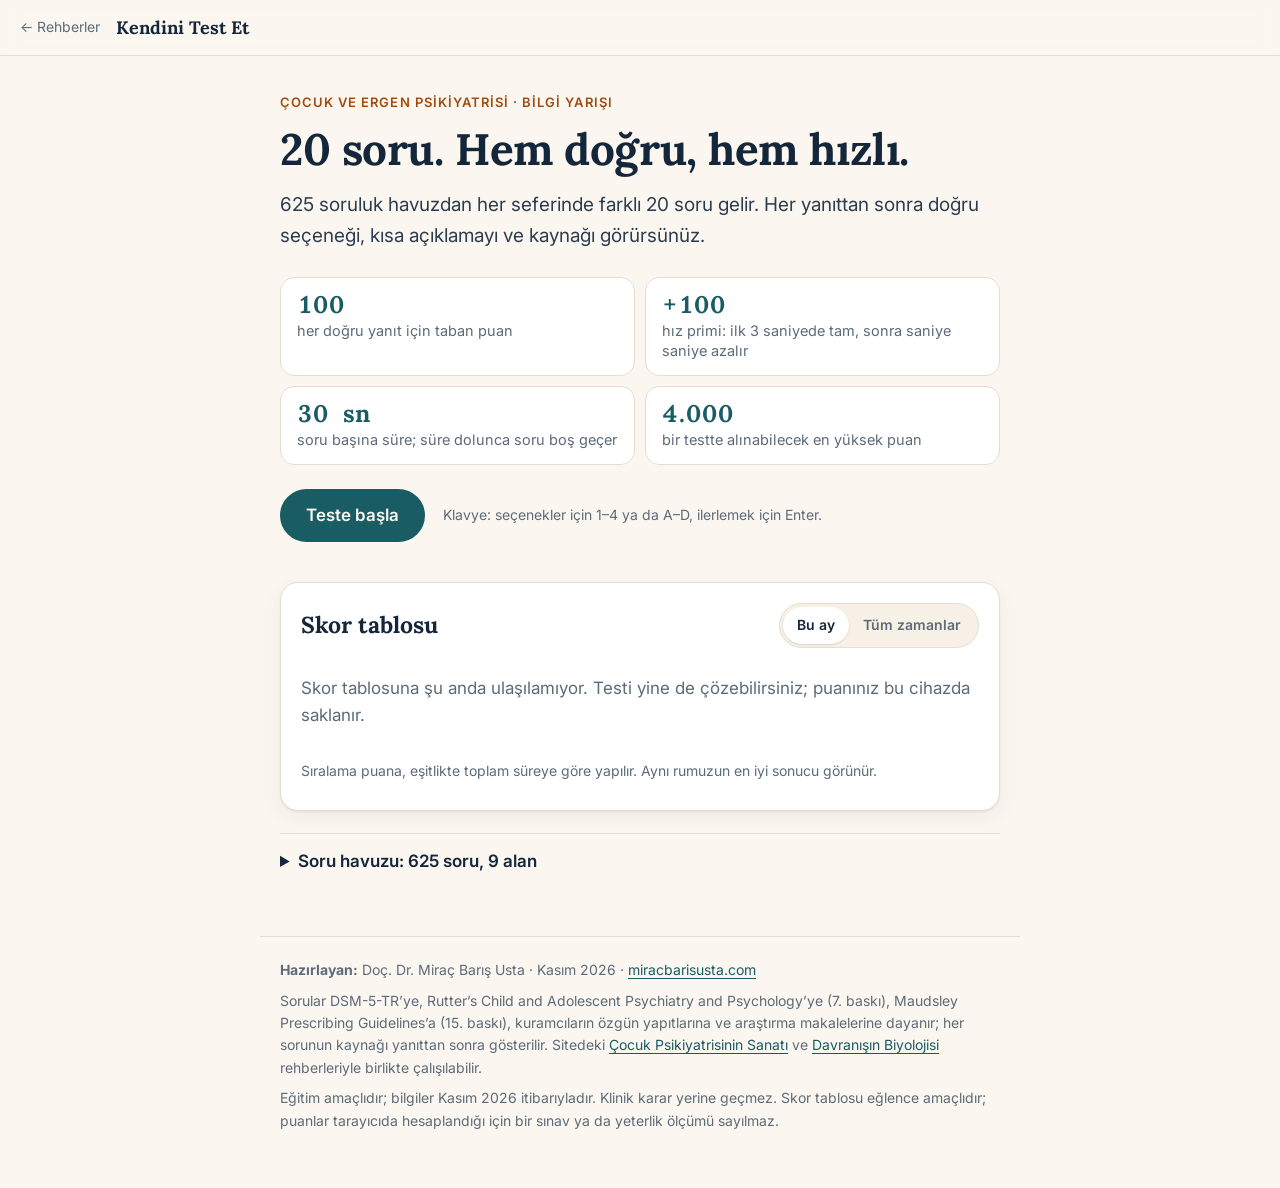
==== commit 413f590a: "Rutter 7. baskıdan 125 soru (toplam 625) Sorular kitabın metnindeki cümlelere dayanır; kaynak bölüm " ====
--- a/index.html
+++ b/index.html
@@ -4,11 +4,11 @@
 <meta charset="utf-8">
 <meta name="viewport" content="width=device-width, initial-scale=1, viewport-fit=cover">
 <title>Kendini Test Et · Çocuk psikiyatrisi bilgi yarışı · Doç. Dr. Miraç Barış Usta</title>
-<meta name="description" content="Çocuk ve ergen psikiyatrisi ağırlıklı bilgi yarışı: 500 soruluk havuzdan her seferinde rastgele 20 soru, doğruluk ve hıza göre puan, yanıttan sonra açıklama ve kaynak, herkese açık skor tablosu.">
+<meta name="description" content="Çocuk ve ergen psikiyatrisi ağırlıklı bilgi yarışı: 625 soruluk havuzdan her seferinde rastgele 20 soru, doğruluk ve hıza göre puan, yanıttan sonra açıklama ve kaynak, herkese açık skor tablosu.">
 <meta name="author" content="Miraç Barış Usta">
 <meta name="theme-color" content="#fbf7f0">
 <meta property="og:title" content="Kendini Test Et: çocuk psikiyatrisi bilgi yarışı">
-<meta property="og:description" content="Çocuk ve ergen psikiyatrisi ağırlıklı bilgi yarışı: 500 soruluk havuzdan her seferinde rastgele 20 soru, doğruluk ve hıza göre puan, yanıttan sonra açıklama ve kaynak, herkese açık skor tablosu.">
+<meta property="og:description" content="Çocuk ve ergen psikiyatrisi ağırlıklı bilgi yarışı: 625 soruluk havuzdan her seferinde rastgele 20 soru, doğruluk ve hıza göre puan, yanıttan sonra açıklama ve kaynak, herkese açık skor tablosu.">
 <meta property="og:type" content="website">
 <meta property="og:url" content="https://miracbarisusta.com/kendini-test-et/">
 <link rel="canonical" href="https://miracbarisusta.com/kendini-test-et/">
@@ -29,7 +29,7 @@
 <section id="giris" class="ekran">
   <p class="ust-yazi">Çocuk ve ergen psikiyatrisi · bilgi yarışı</p>
   <h1>20 soru. Hem doğru, hem hızlı.</h1>
-  <p class="spot">500 soruluk havuzdan her seferinde farklı 20 soru gelir. Her yanıttan sonra doğru seçeneği,
+  <p class="spot">625 soruluk havuzdan her seferinde farklı 20 soru gelir. Her yanıttan sonra doğru seçeneği,
   kısa açıklamayı ve kaynağı görürsünüz.</p>
   <ul class="kural">
     <li><b>100</b><span>her doğru yanıt için taban puan</span></li>
@@ -54,8 +54,8 @@
   </section>
 
   <details class="havuz">
-    <summary>Soru havuzu: 500 soru, 9 alan</summary>
-    <ul class="kat-liste"><li><span>Gelişim ve epidemiyoloji</span><b>27</b></li><li><span>Değerlendirme</span><b>56</b></li><li><span>Nörogelişim</span><b>65</b></li><li><span>Duygudurum ve intihar</span><b>44</b></li><li><span>Kaygı, OKB ve tik</span><b>27</b></li><li><span>Psikoz, travma, yeme, davranım</span><b>76</b></li><li><span>Psikofarmakoloji</span><b>67</b></li><li><span>Davranışın biyolojisi</span><b>78</b></li><li><span>Gelişim kuramları</span><b>60</b></li></ul>
+    <summary>Soru havuzu: 625 soru, 9 alan</summary>
+    <ul class="kat-liste"><li><span>Gelişim ve epidemiyoloji</span><b>31</b></li><li><span>Değerlendirme</span><b>56</b></li><li><span>Nörogelişim</span><b>98</b></li><li><span>Duygudurum ve intihar</span><b>59</b></li><li><span>Kaygı, OKB ve tik</span><b>47</b></li><li><span>Psikoz, travma, yeme, davranım</span><b>115</b></li><li><span>Psikofarmakoloji</span><b>72</b></li><li><span>Davranışın biyolojisi</span><b>84</b></li><li><span>Gelişim kuramları</span><b>63</b></li></ul>
     <p class="kucuk">Her testte alanlardan belirli sayıda soru çekilir; daha önce gördüğünüz sorular, havuz tükenene dek yeniden gelmez.</p>
   </details>
 </section>
@@ -99,12 +99,12 @@
 </main>
 <footer class="alt">
   <p><strong>Hazırlayan:</strong> Doç. Dr. Miraç Barış Usta · Kasım 2026 · <a href="https://miracbarisusta.com">miracbarisusta.com</a></p>
-  <p>Sorular DSM-5-TR’ye, Maudsley Prescribing Guidelines’a (15. baskı), kuramcıların özgün yapıtlarına ve araştırma makalelerine dayanır; her sorunun kaynağı
+  <p>Sorular DSM-5-TR’ye, Rutter’s Child and Adolescent Psychiatry and Psychology’ye (7. baskı), Maudsley Prescribing Guidelines’a (15. baskı), kuramcıların özgün yapıtlarına ve araştırma makalelerine dayanır; her sorunun kaynağı
   yanıttan sonra gösterilir. Sitedeki <a href="https://miracbarisusta.com/cocuk-psikiyatrisi-sanati/">Çocuk Psikiyatrisinin Sanatı</a>
   ve <a href="https://miracbarisusta.com/davranisin-biyolojisi/">Davranışın Biyolojisi</a> rehberleriyle birlikte çalışılabilir.</p>
   <p>Eğitim amaçlıdır; bilgiler Kasım 2026 itibarıyladır. Klinik karar yerine geçmez. Skor tablosu eğlence amaçlıdır;
   puanlar tarayıcıda hesaplandığı için bir sınav ya da yeterlik ölçümü sayılmaz.</p>
 </footer>
-<script type="application/json" id="veri">{"kat":["Gelişim ve epidemiyoloji","Değerlendirme","Nörogelişim","Duygudurum ve intihar","Kaygı, OKB ve tik","Psikoz, travma, yeme, davranım","Psikofarmakoloji","Davranışın biyolojisi","Gelişim kuramları"],"dag":[2,3,3,2,2,3,1,3,1],"soru":[{"i":"q001","k":0,"s":"Yaşam boyu görülen ruhsal bozuklukların yarısı kaç yaşına kadar başlamış olur?","c":["14 yaş","6 yaş","21 yaş","30 yaş"],"a":"Yarısı 14, dörtte üçü 24 yaşına kadar başlar. Erişkin psikiyatrisinin hastası çoğu kez çocuklukta yola çıkmıştır.","r":[0]},{"i":"q002","k":0,"s":"Başlangıç yaşı meta-analizine göre ruhsal bozuklukların yaklaşık ne kadarı 18 yaşından önce başlar?","c":["Yaklaşık yarısı (%48)","Yaklaşık onda biri (%10)","Yaklaşık dörtte biri (%25)","Yaklaşık onda dokuzu (%90)"],"a":"14 yaşından önce %34,6, 18 yaşından önce %48,4, 25 yaşından önce %62,5. Başlangıcın zirvesi 14,5 yaş.","r":[1]},{"i":"q003","k":0,"s":"Dunedin kohortunda 26 yaşında ruhsal bozukluğu olanların ne kadarı 18 yaşından önce de bir tanının ölçütlerini karşılamıştı?","c":["Yaklaşık dörtte üçü","Yaklaşık onda biri","Yaklaşık üçte biri","Hemen hiçbiri"],"a":"%73,9'u 18, yarısı 15 yaşından önce ölçütleri karşılamıştı. Erişkin hastada çocukluk öyküsü ek bilgi sayılmaz, tanının parçasıdır.","r":[2]},{"i":"q004","k":0,"s":"Dünya genelinde çocuk ve ergenlerde ruhsal bozuklukların birleştirilmiş yaygınlığı yaklaşık kaçtır?","c":["%13","%3","%25","%40"],"a":"27 ülkeden 41 çalışmanın meta-analizinde %13,4. Her sınıfta üç ya da dört çocuk demektir.","r":[3]},{"i":"q005","k":0,"s":"Great Smoky Mountains kohortunda 21 yaşına kadar en az bir ruhsal bozukluğun ölçütlerini karşılayanların kümülatif oranı kaçtı?","c":["%61","%13","%25","%95"],"a":"Kesitsel yaygınlık %13 dolayındayken kümülatif oran %61,1'e çıkar. Tek bir fotoğraf, filmin tamamını göstermez.","r":[4]},{"i":"q006","k":0,"s":"Yaşam boyu beyin büyüme eğrilerine göre gri madde hacmi kaç yaşında zirve yapar?","c":["Yaklaşık 6 yaş","Doğumda","Yaklaşık 16 yaş","Yaklaşık 29 yaş"],"a":"Gri madde hacmi 5,9 yaşında, beyaz madde hacmi 28,7 yaşında zirveye ulaşır. Budama, büyümeden sonra gelir.","r":[5]},{"i":"q007","k":0,"s":"Küresel Hastalık Yükü 2019 verisinde 5–24 yaş arasında ruhsal bozukluk sıklığı en yüksek hangi dilimdedir?","c":["15–19 yaş","5–9 yaş","10–14 yaş","Dilimler arasında fark yok"],"a":"5–9 yaşta %6,8, 10–14'te %12,4, 15–19'da %14,0, 20–24'te %13,6.","r":[6]},{"i":"q008","k":0,"s":"Depresyonda kız-erkek farkı hangi yaşlarda belirir?","c":["13–15 yaş","3–5 yaş","7–9 yaş","20 yaşından sonra"],"a":"Çocuklukta oranlar benzerdir; fark 13–15 yaşta açılır ve 15–18 arasında büyür.","r":[7]},{"i":"q009","k":0,"s":"Moffitt'in gelişimsel sınıflamasında antisosyal davranışın iki yolu hangisidir?","c":["Ergenlikle sınırlı ve yaşam boyu süren","Tepkisel (reaktif) ve planlı (proaktif)","Sosyalleşmiş ve sosyalleşmemiş saldırgan","Açık (yüzleşen) ve örtük (gizli) davranış"],"a":"Yaşam boyu süren yol erken başlar ve nörogelişimsel risklerle ilişkilidir; ergenlikle sınırlı yol sık görülür ve çoğunlukla geçicidir.","r":[8]},{"i":"q010","k":0,"s":"Sınıfın en küçükleri olan çocuklarda DEHB tanısı için hangisi doğrudur?","c":["En büyüklere göre daha sık tanı alırlar","En büyüklere göre daha seyrek tanı alırlar","Doğum ayı tanı sıklığını hiç etkilemez","Fark yalnızca ergenlik döneminde görülür"],"a":"407.846 çocukta Ağustos doğumlularda tanı 10.000'de 85,1, Eylül doğumlularda 63,6. Olgunlaşmamışlık bozukluk sanılabilir; tanıdan önce doğum ayını sorun.","r":[9]},{"i":"q011","k":0,"s":"İngiltere'deki TRACK çalışmasında çocuk hizmetlerinden erişkin hizmetlerine geçenlerin ne kadarı en uygun biçimde geçiş yaptı?","c":["%5'ten azı","Yaklaşık %30'u","Yaklaşık %60'ı","%90'dan fazlası"],"a":"Hastalık 18'inde doğum günü kutlamaz; hizmetler kutlar.","r":[10]},{"i":"q012","k":0,"s":"546.458 erişkini kapsayan meta-analizde dört ya da daha fazla olumsuz çocukluk yaşantısı bildirenlerin oranı kaçtı?","c":["%16","%2","%40","%60"],"a":"%16,1 dört ve üzeri bildirdi; hiç bildirmeyenler %39,9. Yani erişkinlerin yaklaşık %60'ı en az bir olumsuz yaşantı taşıyor.","r":[11]},{"i":"q013","k":0,"s":"Okula başlayan çocuklarda, bilinen bir tıbbi neden olmadan görülen gelişimsel dil bozukluğunun sıklığı kaçtır?","c":["Yaklaşık %7,6","Yaklaşık %0,5","Yaklaşık %2","Yaklaşık %20"],"a":"Her sınıfta yaklaşık iki çocuk. Davranış ve okuma sorununda önce dili değerlendirin.","r":[12]},{"i":"q014","k":0,"s":"11 ülkede yürütülen çalışmaya göre bilişsel kapasite yaklaşık 16 yaşta erişkin düzeyine ulaşır. Psikososyal olgunluk ne zaman ulaşır?","c":["18 yaşından sonra","12 yaşında","14 yaşında","16 yaşında, bilişsel kapasiteyle birlikte"],"a":"Bilmek, durabilmek değildir. Sakin koşulda erişkin gibi düşünen ergen, yoğun duygu altında aynı kararı veremez.","r":[13]},{"i":"q015","k":0,"s":"Sürüş simülasyonunda ergenlerin risk alması hangi koşulda belirgin biçimde arttı?","c":["Arkadaşları odadayken","Yalnızken","Ebeveyni izlerken","Ödül kaldırıldığında"],"a":"Akranların varlığı ergende risk almayı artırdı; etki erişkinlerde zayıftı.","r":[14]},{"i":"q016","k":0,"s":"Ebeveyn desteği stres altındaki kortizol yanıtını hangi yaş grubunda tamponlar?","c":["Çocukta tamponlar, ergende etkisi kaybolur","Çocukta da ergende de aynı ölçüde tamponlar","Çocukta tamponlamaz, ergende tamponlar","Çocukta da ergende de hiç tamponlamaz"],"a":"Çocukta ebeveyni odaya alın. Ergende tampon akrana ve terapötik ilişkiye kayar.","r":[15]},{"i":"q017","k":0,"s":"Dört ve daha fazla olumsuz çocukluk yaşantısı, özgün ACE çalışmasında depresyon ve intihar girişimi riskinde nasıl bir artışla ilişkiliydi?","c":["4–12 kat","Artış yoktu","1,1–1,3 kat","50 kat ve üzeri"],"a":"Olumsuz yaşantıların sayısı arttıkça risk de basamak basamak artar.","r":[16]},{"i":"q018","k":1,"s":"Çocuğun sorunları hakkında farklı bilgi kaynaklarının (ebeveyn, öğretmen, çocuk) ortalama uyumu ne düzeydedir?","c":["Düşük (r ≈ 0,28)","Çok yüksek (r ≈ 0,90)","Yüksek (r ≈ 0,70)","Sıfıra eşit"],"a":"341 çalışmanın meta-analizinde ortalama r = 0,28. Uyumsuzluk gürültü değil, veridir: çocuk farklı ortamlarda farklı davranır.","r":[17]},{"i":"q019","k":1,"s":"Achenbach'ın klasik meta-analizinde en yüksek uyum hangi bilgi kaynakları arasındaydı?","c":["Benzer roldekiler (örneğin iki ebeveyn)","Ebeveyn ile çocuğun sınıf öğretmeni","Çocuğun kendisi ile ebeveynlerinden biri","Çocuğun kendisi ile sınıf öğretmeni"],"a":"Benzer rollerde r = 0,60, farklı rollerde 0,28, çocuğun kendi bildirimi ile başkalarınınki arasında 0,22.","r":[18]},{"i":"q020","k":1,"s":"Bir ergene intihar düşüncesini açıkça sormak için kanıt ne söyler?","c":["Düşünceyi artırmaz","Düşünceyi artırır, kaçınılmalıdır","Yalnızca ebeveyn yanındayken sorulmalıdır","Yalnızca ölçekle sorulmalıdır"],"a":"Literatür taraması, sormanın intihar düşüncesini başlatmadığını ya da artırmadığını gösterir. Sormak riski değil, sessizliği bozar.","r":[19]},{"i":"q021","k":1,"s":"Liselerde yürütülen randomize çalışmada intihar sorularını içeren tarama ne sonuç verdi?","c":["Sıkıntıyı ve intihar düşüncesini artırmadı","Sıkıntıyı belirgin ve kalıcı biçimde artırdı","İntihar düşüncesini yaklaşık iki katına çıkardı","Yalnızca riskli gençlerde düşünceyi artırdı"],"a":"Tarama güvenlidir; riskli gençlerde de sıkıntıyı artırmamıştır.","r":[20]},{"i":"q022","k":1,"s":"İntihar davranışını öngörmek için kullanılan risk ölçekleri hakkında meta-analizler ne söyler?","c":["“Yüksek risk” etiketi klinik karar için yeterince öngörücü değildir","“Yüksek risk” grubundakilerin çoğu bir yıl içinde girişimde bulunur","Ölçek puanı tek başına yatış ya da taburculuk kararı verdirebilir","“Düşük risk” puanı girişim olasılığını güvenle dışlamayı sağlar"],"a":"Pozitif öngörü değeri düşüktür: yüksek risk grubundakilerin çoğu girişimde bulunmaz. Ölçek görüşmenin yerini tutmaz.","r":[21,22]},{"i":"q023","k":1,"s":"Yaygınlığın %2 olduğu bir okulda duyarlılığı ve özgüllüğü %80 olan bir ölçek pozitif çıktı. Öğrencinin gerçekten hasta olma olasılığı kaçtır?","c":["Yaklaşık %8","%80","Yaklaşık %50","%98"],"a":"1.000 öğrencide 20 vakanın 16'sı, 980 sağlıklının 196'sı pozitif çıkar: 16/212 ≈ %7,5. Ön olasılığı bilmeden sonucu yorumlamayın.","r":[23,24]},{"i":"q024","k":1,"s":"9–12 yaş arasındaki çocuklarda psikotik belirti bildirme sıklığının ortancası kaçtır?","c":["%17","%0,1","%1","%60"],"a":"9–12 yaşta %17, 13–18 yaşta %7,5. Belirti sık, bozukluk nadir; ayrımı işlev ve eşlik eden belirtiler yapar.","r":[25]},{"i":"q025","k":1,"s":"Görüşmenin başında gizlilik güvencesi verilmesi ergenlerde neyi değiştirir?","c":["Hassas konuları anlatma ve yeniden gelme isteğini artırır","Hassas konuları anlatma isteğini belirgin biçimde azaltır","Ergenin anlattıklarını ve izlem isteğini değiştirmez","Yalnızca ebeveynin kaygısını ve denetimini artırır"],"a":"Randomize çalışmada gizlilik güvencesi alan ergenler daha fazla bilgi vermeye ve yeniden gelmeye istekliydi. Sınırları da baştan söyleyin.","r":[26]},{"i":"q026","k":1,"s":"Klinik yargı ile mekanik (istatistiksel) tahmini karşılaştıran meta-analizin sonucu nedir?","c":["Mekanik tahmin çoğu görevde eşit ya da üstündür","Klinik yargı hemen her görevde açıkça üstündür","İki yöntem de şans düzeyinden farklı değildir","Mekanik tahmin yalnızca cerrahide işe yarar"],"a":"Yapılandırılmış veri toplamak ve kuralı tutarlı uygulamak, deneyimli sezgiyi çoğu kez yakalar ya da geçer.","r":[27]},{"i":"q027","k":1,"s":"Geçen hafta izlediği dramatik bir vakanın etkisiyle sonraki hastada aynı tanıyı gereğinden olası görmek hangi düşünme hatasıdır?","c":["Ulaşılabilirlik kısayolu","Çapalama","Sonuç yanlılığı","Çerçeveleme etkisi"],"a":"Akla kolay gelen örnek, olasılık tahminini şişirir. Çapalama ise ilk bilgiye takılı kalmaktır.","r":[28]},{"i":"q028","k":1,"s":"Wason'ın 2-4-6 görevi klinisyene hangi eğilimi hatırlatır?","c":["Varsayımı doğrulayacak veriyi arama eğilimini","Olasılıkları olduğundan düşük kestirme eğilimini","En son duyulan bilgiyi daha iyi hatırlamayı","Kazançtan çok kayıptan kaçınma eğilimini"],"a":"Katılımcılar kuralı sınamak için hep kurala uyan örnekler denedi. İlk tanınızı çürütecek soruyu da sorun.","r":[29]},{"i":"q029","k":1,"s":"Güçler ve Güçlükler Anketi (SDQ) kaç madde ve kaç alt ölçekten oluşur?","c":["25 madde, 5 alt ölçek","10 madde, 2 alt ölçek","50 madde, 8 alt ölçek","113 madde, 8 alt ölçek"],"a":"Duygusal belirtiler, davranış sorunları, hiperaktivite, akran sorunları ve prososyal davranış. Tarar; tanıyı klinisyen koyar.","r":[30]},{"i":"q030","k":1,"s":"K-SADS-PL ne tür bir araçtır?","c":["Yarı yapılandırılmış tanı görüşmesi","Öğretmenin doldurduğu derecelendirme ölçeği","Projektif test","Bilgisayarlı dikkat testi"],"a":"Okul çağı çocukları için şimdiki ve yaşam boyu tanıları tarayan yarı yapılandırılmış görüşmedir; ebeveyn ve çocukla ayrı ayrı yapılır.","r":[31]},{"i":"q031","k":1,"s":"HiTOP ruhsal bozuklukları nasıl sınıflar?","c":["Birlikte görülen belirtilerden kurulan boyutlarla","Etiyolojiye dayanan kesin sınırlı kategorilerle","Yalnızca beyin görüntüleme bulgularına dayanarak","Yalnızca ilaç tedavisine verilen yanıta göre"],"a":"Kategoriler yerine iç içe boyutlar önerir: belirtiler, sendromlar, spektrumlar. Eş tanı bu modelde kural olarak beklenir.","r":[32]},{"i":"q032","k":1,"s":"SPIKES protokolü ne için kullanılır?","c":["Kötü haber verme görüşmesini yapılandırmak için","İntihar riskini sayısal olarak puanlamak için","İlaç yan etkilerini sistemli izlemek için","Aile terapisi seanslarını planlamak için"],"a":"Ortam, algı, davet, bilgi, duygu, özet ve plan. Önce ailenin ne bildiğini sorun, sonra anlatın.","r":[33]},{"i":"q033","k":1,"s":"Hastalar görüşmede verilen tıbbi bilginin ne kadarını hemen unutur?","c":["%40–80'ini","%1–5'ini","%10–15'ini","Hiçbirini"],"a":"Hatırlananın da yaklaşık yarısı yanlış hatırlanır. Az söyleyin, yazılı verin, geri anlattırın.","r":[34]},{"i":"q034","k":1,"s":"Otizm belirti ölçeklerinin puanlarını otizm dışında neler yükseltebilir?","c":["Davranış sorunları ve düşük bilişsel düzey","Yalnızca çocuğun cinsiyeti ve doğum sırası","Yalnızca ölçeğin doldurulduğu gün ve saat","Hiçbir etken; puanlar otizme özgüdür"],"a":"Ölçek puanı otizme özgü değildir. Tanıyı yalnızca ebeveyn anketine dayandırmayın.","r":[35]},{"i":"q035","k":1,"s":"Danimarka'da otizm tanılarındaki artışın büyük bölümünü ne açıkladı?","c":["Tanı ölçütleri ve kayıt uygulamalarındaki değişiklik","Çocukluk aşılarının takvimindeki değişiklikler","Ekran süresinin ve tablet kullanımının artması","Ortalama anne ve baba yaşının giderek düşmesi"],"a":"Tanı sayısındaki artış ile hastalık sıklığındaki artış aynı şey değildir.","r":[36]},{"i":"q036","k":1,"s":"MMR aşısı ile otizm ilişkisi hakkında ulusal kohort verileri ne gösterir?","c":["İlişki yok","Risk iki kat artıyor","Risk yalnızca erkeklerde artıyor","Risk yalnızca kardeşi otizmli olanlarda artıyor"],"a":"Danimarka kohortunda aşılananlarda risk artmadı; Japonya'da MMR bırakıldıktan sonra da otizm sıklığı azalmadı.","r":[37,38]},{"i":"q037","k":1,"s":"Ruhsal bozukluğu biyogenetik nedenlerle açıklamak damgalamayı nasıl etkiler?","c":["Suçlamayı azaltır, tehlikelilik algısını ve karamsarlığı artırır","Suçlamayı, tehlikelilik algısını ve karamsarlığı birlikte azaltır","Suçlamayı artırır, tehlikelilik algısını ve karamsarlığı azaltır","Damgalamanın hiçbir boyutunu ölçülebilir biçimde değiştirmez"],"a":"“Beyin hastalığı” açıklaması iki ucu keskin bir araçtır. Biyolojiyi anlatırken değişebilirliği de anlatın.","r":[39]},{"i":"q038","k":1,"s":"Çocuk ve ergen psikoterapisinde terapötik ittifak ile sonuç arasındaki ilişki nasıldır?","c":["Küçük ama tutarlı","Hiç yok","Çok güçlü (r ≈ 0,80)","Ters yönde"],"a":"Meta-analizlerde r yaklaşık 0,14–0,19. Çocukta ittifak çift taraflıdır: hem çocukla hem ebeveynle kurulur.","r":[40,41]},{"i":"q039","k":1,"s":"Depresyondaki anne tedaviyle remisyona girdiğinde çocuğunda ne gözlenir?","c":["Çocuğun tanı ve belirtileri azalır","Çocuğun tanı ve belirtileri artar","Çocuğun belirtilerinde değişiklik olmaz","Yalnızca çocuğun okul başarısı düşer"],"a":"STAR*D-Child: annesi remisyona girenlerde tanılar azaldı, depresyonu sürenlerde arttı. Bazen çocuğun tedavisi annenin reçetesinden geçer.","r":[42]},{"i":"q040","k":1,"s":"Sağlıklı erkek çocuklara dekstroamfetamin verildiğinde ne oldu?","c":["Hareketlilik azaldı, dikkat ve başarım arttı","Hareketlilik arttı, dikkat ve başarım azaldı","Hareketlilik ve dikkat ölçümleri değişmedi","Yalnızca DEHB'si olan çocuklar yanıt verdi"],"a":"Uyarıcıya yanıt tanıyı doğrulamaz: DEHB'si olmayan çocuk da yanıt verir.","r":[43]},{"i":"q041","k":1,"s":"Kolaylaştırılmış iletişimde yazılan iletilerin gerçek yazarı kimdir?","c":["Kolaylaştırıcı","Otizmli birey","İkisi eşit ölçüde","Kullanılan yazılım"],"a":"Kontrollü çalışmalar iletilerin kolaylaştırıcıdan geldiğini gösterdi. Yöntem kanıta dayalı değildir.","r":[44]},{"i":"q042","k":2,"s":"DSM-5-TR'ye göre DEHB tanısı için belirtilerin birkaçı kaç yaşından önce var olmalıdır?","c":["12 yaş","3 yaş","7 yaş","18 yaş"],"a":"DSM-IV'teki 7 yaş sınırı DSM-5'te 12'ye çıkarıldı. Belirtiler ayrıca en az iki ortamda görülmelidir.","r":[45]},{"i":"q043","k":2,"s":"DSM-5-TR'ye göre 17 yaş ve üzerindeki bir kişide DEHB tanısı için her belirti alanında en az kaç belirti gerekir?","c":["5","3","6","9"],"a":"Çocuklarda altı, 17 yaş ve üzerinde beş belirti aranır.","r":[45]},{"i":"q044","k":2,"s":"İzlem çalışmalarının meta-analizine göre çocuklukta DEHB tanısı alanların ne kadarı 25 yaşında tanı ölçütlerinin tamamını karşılar?","c":["Yaklaşık %15","Yaklaşık %1","Yaklaşık %50","Yaklaşık %90"],"a":"Tam ölçüt %15 dolayında; kısmi remisyon da sayılırsa yaklaşık %65'inde belirtiler sürer. Hiperaktivite kaybolmaz, içeri taşınır.","r":[46]},{"i":"q045","k":2,"s":"Ağ meta-analizine göre DEHB'de kısa dönem etkililik ve tolere edilebilirlik birlikte gözetildiğinde ilk seçenek hangisidir?","c":["Çocuk ve ergende metilfenidat, erişkinde amfetaminler","Çocuk ve ergende amfetaminler, erişkinde metilfenidat","Çocuk ve ergende atomoksetin, erişkinde metilfenidat","Çocuk, ergen ve erişkinde ilk seçenek olarak bupropiyon"],"a":"133 çift kör randomize çalışmanın sonucu. Kanıt yaşla birlikte göç etmez; ilk seçenek yaşa göre değişir.","r":[47]},{"i":"q046","k":2,"s":"DEHB'li çocuklarda kortikal olgunlaşma için hangisi doğrudur?","c":["Yaklaşık üç yıl gecikir; en çok prefrontal bölgelerde","Yaklaşık üç yıl erken tamamlanır; en çok motor kortekste","Tipik gelişen çocuklarla aynı yaşta tamamlanır","Ergenlikte durur ve erişkinlikte hiç tamamlanmaz"],"a":"Sıra aynı, takvim geç. Bulgu grup düzeyindedir; tek bir çocukta tanı koydurmaz.","r":[48]},{"i":"q047","k":2,"s":"İkiz çalışmaları DEHB'nin doğası hakkında ne düşündürür?","c":["Toplumda sürekli dağılan bir özelliğin uç noktasıdır","Var ya da yok biçiminde, keskin sınırlı bir hastalıktır","Tek bir genin mutasyonuyla ortaya çıkan bir bozukluktur","Kalıtımla ilişkisi olmayan, tümüyle çevresel bir durumdur"],"a":"Kan basıncı gibi: eşik bir karar noktasıdır, doğa yasası değil.","r":[49]},{"i":"q048","k":2,"s":"Uyarıcı tedavisi ile sonraki madde kullanımı arasındaki ilişki için kanıt ne söyler?","c":["Tedavi sonraki madde kullanım riskini artırmaz","Tedavi sonraki madde kullanım riskini iki katına çıkarır","Tedavi yalnızca kızlarda riski belirgin artırır","Bu soruyu inceleyen karşılaştırmalı veri yoktur"],"a":"Meta-analizde tedavi riski artırmadı; kayıt çalışmasında ilaç kullanılan dönemlerde maddeyle ilişkili olaylar daha azdı.","r":[50,51]},{"i":"q049","k":2,"s":"İsveç kayıt çalışmasına göre DEHB ilaçlarının uzun süreli kullanımı ile kardiyovasküler hastalık riski arasındaki ilişki nasıldır?","c":["Kullanım süresi uzadıkça risk artar; en çok hipertansiyonda","Kullanım süresi uzadıkça risk azalır; en çok aritmide","Kullanım süresi ile risk arasında hiçbir ilişki yoktur","Risk yalnızca tedavinin ilk ayında geçici olarak artar"],"a":"Uzun süreli tedavide kan basıncı ve nabız izlemi her kontrolde yapılmalıdır.","r":[52]},{"i":"q050","k":2,"s":"2025 ağ meta-analizine göre DEHB ilaçlarının çocuk ve ergende hemodinamik etkisi için hangisi doğrudur?","c":["Metilfenidat sistolik basıncı yaklaşık 2 mm Hg, atomoksetin nabzı dakikada yaklaşık 6 artırır","Metilfenidat sistolik basıncı yaklaşık 20 mm Hg, atomoksetin nabzı dakikada yaklaşık 30 artırır","Metilfenidat kan basıncını artırır, atomoksetin ise nabzı ve kan basıncını değiştirmez","İki ilaç da kan basıncını ve nabzı ölçülebilir biçimde değiştirmez"],"a":"Uyarıcılar atomoksetinden daha fazla artış yapmadı. “Uyarıcı değil, güvenli” varsayımı ölçümü atlatmamalı.","r":[53]},{"i":"q051","k":2,"s":"Otizmde erkek-kız oranı, toplum taramalarını temel alan meta-analizde kaçtır?","c":["Yaklaşık 3:1","1:1","Yaklaşık 10:1","1:3"],"a":"Klasik 4:1 oranı kızlardaki tanı eksikliğini yansıtır; aktif tarama yapan çalışmalarda oran 3:1'e yaklaşır.","r":[54]},{"i":"q052","k":2,"s":"Beş ülkeyi kapsayan kohortta otizmin kalıtılabilirliği yaklaşık kaç bulundu?","c":["%80","%10","%35","%100"],"a":"Yüksek kalıtılabilirlik “değişmez” demek değildir; bir nüfusun, bir yerin ve bir zamanın fotoğrafıdır.","r":[55,56]},{"i":"q053","k":2,"s":"Otizmli küçük çocuklarda müdahale miktarı ile etki arasındaki ilişkiyi inceleyen 144 çalışmalık meta-analiz ne buldu?","c":["Miktar ile etki arasında anlamlı pozitif ilişki yok","Müdahale saati arttıkça etki doğrusal olarak artıyor","Yalnızca haftada 40 saatlik programlar etkili","Müdahale saati arttıkça etki giderek azalıyor"],"a":"“Ne kadar çok, o kadar iyi” varsayımı kanıtla desteklenmiyor. Aileye saat değil, nitelik ve uyum önerin.","r":[57]},{"i":"q054","k":2,"s":"Otizmli 290 çocuk ve ergende 24 hafta burun içi oksitosin verilen randomize çalışmanın sonucu neydi?","c":["Sosyal işlevde plasebodan farksızdı","Sosyal işlevi belirgin düzeltti","Yalnızca kızlarda etkiliydi","Ciddi yan etki nedeniyle durduruldu"],"a":"“Bağlanma hormonu” anlatısı klinikte karşılık bulmadı.","r":[58]},{"i":"q055","k":2,"s":"Açıklanamayan gelişimsel gecikme, zihinsel yetersizlik ya da otizmde tanı verimi en yüksek genetik tetkik hangisidir?","c":["Ekzom dizileme (yaklaşık %36)","Kromozomal mikrodizin (yaklaşık %80)","Ticari DEHB gen paneli","Poligenik risk skoru"],"a":"Mikrodizinin verimi %15–20 dolayındadır. Sonuç izlemi ve aile danışmanlığını değiştirir.","r":[59]},{"i":"q056","k":2,"s":"DSM-5-TR'de otizm spektrum bozukluğunun çekirdek belirtileri kaç alanda toplanır?","c":["İki: toplumsal iletişim ile sınırlı, yineleyici davranışlar","Üç: toplumsal etkileşim, iletişim, yineleyici davranışlar","Bir: toplumsal iletişim","Dört: dil, oyun, motor, duyusal"],"a":"DSM-IV'ün üçlüsü ikiye indi; duyusal aşırı ya da az duyarlılık yineleyici davranış alanına eklendi.","r":[45]},{"i":"q057","k":2,"s":"DSM-5-TR'de zihinsel yetersizliğin şiddet düzeyi neye göre belirlenir?","c":["Uyumsal işlevselliğe","Yalnızca IQ puanına","Başlangıç yaşına","Eşlik eden tıbbi tanıya"],"a":"Gereken desteği IQ değil, uyumsal işlevsellik belirler: kavramsal, sosyal ve pratik alan.","r":[45]},{"i":"q058","k":2,"s":"Erişkin otizminde “kayıp kuşak” deyimi kimi anlatır?","c":["Çocuklukta tanı almamış, erişkinlikte fark edilenleri","Çocuklukta yanlışlıkla otizm tanısı almış olanları","Yoğun eğitimle tanı ölçütlerinin dışına çıkanları","Çocukluğunu kurum bakımında geçirmiş olanları"],"a":"Özellikle kadınlar ve bilişsel düzeyi yüksek olanlar gözden kaçar; çoğu önce başka tanılar alır.","r":[60]},{"i":"q059","k":2,"s":"Bükreş Erken Müdahale Projesi'nde koruyucu aileye yerleştirmenin bağlanmaya yararı en çok hangi koşulda görüldü?","c":["24 aydan önce yerleşenlerde","6 yaşından sonra yerleşenlerde","Yerleşme yaşının önemi yoktu","Yalnızca erkek çocuklarda"],"a":"Gecikme, doz kaybıdır. Kazanç 16–18 yaşta da sürüyordu.","r":[61]},{"i":"q060","k":2,"s":"DSM-5-TR'ye göre işeme bozukluğu (enürezis) tanısı için çocuk en az kaç yaşında olmalıdır?","c":["5 yaş","2 yaş","3 yaş","7 yaş"],"a":"Dışkılama bozukluğunda (enkoprezis) sınır 4 yaştır. İkisinde de ölçüt takvim yaşı ya da eşdeğer gelişim düzeyidir.","r":[45]},{"i":"q061","k":2,"s":"DSM-5-TR'ye göre özgül öğrenme bozukluğu tanısı için güçlükler, hedefe yönelik müdahaleye karşın en az ne kadar sürmüş olmalıdır?","c":["6 ay","2 hafta","1 ay","2 yıl"],"a":"Tanı, yeterli öğretim ve müdahaleye karşın süren güçlüğü arar; öğretim eksikliği tek başına tanı koydurmaz.","r":[45]},{"i":"q062","k":3,"s":"DSM-5-TR'ye göre çocuk ve ergenlerde majör depresyonda çökkün duygudurumun yerini hangisi tutabilir?","c":["İrritabl duygudurum","Öforik duygudurum","Dikkat dağınıklığı","Uyku ihtiyacında azalma"],"a":"Kapı çarpan 15 yaşındaki ergen terbiyesizlik etmiyor olabilir; irritabilite de bir depresyon dilidir.","r":[45]},{"i":"q063","k":3,"s":"DSM-5-TR'ye göre süregiden depresif bozukluk (distimi) tanısı için çocuk ve ergenlerde en az ne kadar süre gerekir?","c":["1 yıl","2 hafta","6 ay","2 yıl"],"a":"Erişkinde iki yıl, çocuk ve ergende bir yıl. Çocukta duygudurum irritabl de olabilir.","r":[45]},{"i":"q064","k":3,"s":"DSM-5-TR'ye göre yıkıcı duygudurumu düzenleyememe bozukluğu tanısı hangi yaş aralığında ilk kez konabilir?","c":["6–18 yaş","0–3 yaş","3–6 yaş","18 yaşından sonra"],"a":"Tanı 6 yaşından önce ve 18 yaşından sonra ilk kez konmaz; belirtiler 10 yaşından önce başlamış ve en az 12 aydır sürüyor olmalıdır.","r":[45]},{"i":"q065","k":3,"s":"Süreğen irritabilite ile maniyi ayırmada en belirleyici özellik hangisidir?","c":["Maninin epizodik olması: olağan hâlden belirgin bir kopuş","Manide irritabilitenin hiçbir zaman görülmemesi","Süreğen irritabilitenin yalnızca ev ortamında görülmesi","Maninin on sekiz yaşından önce hiç görülmemesi"],"a":"Fırtınaya değil, epizoda bakın. DSM-5-TR manik epizod için en az bir hafta, hipomani için en az dört gün arar.","r":[45]},{"i":"q066","k":3,"s":"TADS çalışmasında ergen depresyonunda 12. haftada en yüksek yanıt hangi kolda görüldü?","c":["Fluoksetin ile BDT birlikte (%71)","Yalnızca bilişsel davranışçı terapi (%43)","Yalnızca fluoksetin (%61)","Plasebo ile klinik izlem (%35)"],"a":"Birlikte %71, fluoksetin %60,6, BDT %43,2, plasebo %34,8.","r":[62]},{"i":"q067","k":3,"s":"Çocuk ve ergen majör depresyonunda 14 antidepresanı karşılaştıran ağ meta-analizinde plasebodan üstün bulunan tek ilaç hangisiydi?","c":["Fluoksetin","Paroksetin","Venlafaksin","İmipramin"],"a":"Erişkinde 21 antidepresanın 21'i de plaseboyu geçerken çocukta yalnızca fluoksetin geçti.","r":[63,64]},{"i":"q068","k":3,"s":"Trisiklik antidepresanlar çocuk ve ergen depresyonunda ne kadar etkilidir?","c":["Çocukta etkisiz, ergende küçük bir etki","Çocukta da ergende de ilk seçenek tedavi","Çocukta etkili, ergende ise etkisiz","Çocukta ve ergende SSRI'lardan üstün"],"a":"Cochrane derlemesinin sonucu. Erişkinde işe yarayan çocukta yaramayabilir.","r":[65]},{"i":"q069","k":3,"s":"FDA'nın pediatrik antidepresan çalışmalarını birleştiren analizinde intihar düşüncesi ve davranışı bildirimi ilaç ve plasebo kollarında nasıldı?","c":["İlaç kolunda yaklaşık %4, plaseboda %2","İlaç kolunda yaklaşık %40, plaseboda %2","İlaç ve plasebo kollarında eşit (%2)","İlaç kolunda %1, plaseboda yaklaşık %4"],"a":"Göreli risk 1,95; çalışmaların hiçbirinde tamamlanmış intihar yoktu. Kutu uyarısı bu analize dayanır.","r":[66]},{"i":"q070","k":3,"s":"Pediatrik antidepresan çalışmalarının meta-analizinde yarar ve zarar dengesi nasıldı?","c":["Yarar için NNT 3–10, intihar düşüncesi için NNH 143","Yarar için NNT 143, intihar düşüncesi için NNH 3–10","Yarar ve zarar için gereken hasta sayıları eşitti","Yarar yalnızca OKB çalışmalarında gösterilebildi"],"a":"NNT anksiyetede 3, OKB'de 6, depresyonda 10; intihar düşüncesi ya da girişimi için NNH 143.","r":[67]},{"i":"q071","k":3,"s":"Antidepresan çalışmalarında intihar düşüncesi ve davranışı riski yaşla nasıl değişir?","c":["25 yaş altında artar, 65 yaş üzerinde azalır","25 yaş altında azalır, 65 yaş üzerinde artar","Her yaş grubunda aynı ölçüde artar","Her yaş grubunda aynı ölçüde azalır"],"a":"Risk yaşla birlikte eğim çizer: gençte dikkatli izlem, yaşlıda koruyucu etki.","r":[68]},{"i":"q072","k":3,"s":"FDA'nın antidepresan uyarılarından sonraki yıllarda ABD'de çocuk ve ergenlerde ne gözlendi?","c":["Depresyon tanısı ve tedavisi azaldı","Antidepresan reçeteleri arttı","Psikoterapi belirgin biçimde arttı","Hiçbir değişiklik olmadı"],"a":"Tanı ve reçete azaldı, yerini başka bir tedavi doldurmadı. Uyarının da yan etkisi olur.","r":[69]},{"i":"q073","k":3,"s":"ABD'de 1994–2003 arasında gençlerde bipolar bozukluk tanısıyla yapılan ayaktan başvurular nasıl değişti?","c":["Yaklaşık 40 kat arttı","Yarıya indi","Değişmedi","Yaklaşık iki kat arttı"],"a":"100.000'de 25'ten 1.003'e. Bu artış, süreğen irritabilitenin ayrı bir tanıyla (YDDB) tanımlanmasının arka planıdır.","r":[70]},{"i":"q074","k":3,"s":"Ani ebeveyn kaybı yaşayan gençlerde yeni başlayan depresyon en çok hangi grupta görüldü?","c":["Kaybı 12 yaş ve altında yaşayanlarda","Kaybı 18 yaşından sonra yaşayanlarda","Kayıptan beş yıl sonra","Gruplar arasında fark yoktu"],"a":"Risk ilk iki yılda tepe yapar. Yası izlemek, yasın bitmesini beklemek değildir.","r":[71]},{"i":"q075","k":3,"s":"DSM-5-TR'ye göre uzamış yas bozukluğu tanısı için çocuk ve ergenlerde ölümün üzerinden en az ne kadar süre geçmiş olmalıdır?","c":["6 ay","2 hafta","2 ay","12 ay"],"a":"Erişkinde 12 ay, çocuk ve ergende 6 ay. Tanı bir yakının ölümünü gerektirir.","r":[45,72]},{"i":"q076","k":3,"s":"ABCD kohortunda aşağıdakilerden hangisi intihar davranışıyla ilişkiliydi?","c":["Sosyal medyada artan bağımlı kullanım örüntüsü","Başlangıçta ölçülen toplam günlük ekran süresi","Hiç video oyunu oynamamak ya da çok az oynamak","Akıllı telefona on yaşından sonra sahip olmak"],"a":"Artan bağımlı sosyal medya kullanımında risk oranı 2,14; toplam ekran süresi ilişkili değildi. Süreyi değil, örüntüyü sorun.","r":[73]},{"i":"q077","k":3,"s":"Egzersiz ve depresyon ağ meta-analizinin sonucu hangisidir?","c":["Yürüyüş ya da koşu, yoga ve kuvvet antrenmanı orta düzeyde etkili","Egzersiz türlerinin hiçbiri bekleme listesinden daha etkili değil","Yalnızca yoga etkili; yürüyüş ve kuvvet antrenmanı etkisiz","Yalnızca düşük yoğunluklu egzersiz etkili; yoğunluk arttıkça etki azalıyor"],"a":"Etki yoğunlukla artıyor. Kanıtın güveni ise düşük ya da çok düşük.","r":[74]},{"i":"q078","k":3,"s":"İkiz çalışmalarının meta-analizine göre majör depresyonun kalıtılabilirliği kaçtır?","c":["Yaklaşık %37","Yaklaşık %5","Yaklaşık %80","%100"],"a":"Otizm ve DEHB'ye göre belirgin biçimde düşük; çevrenin payı büyük.","r":[75]},{"i":"q079","k":3,"s":"Büyük ergen örneklemlerinde dijital teknoloji kullanımı, iyilik hâlindeki farkların en çok ne kadarını açıkladı?","c":["%0,4","%10","%25","%50"],"a":"İlişki var ama çok küçük. Ekranı tek başına suçlamak, asıl etkenleri gözden kaçırır.","r":[76]},{"i":"q080","k":4,"s":"CAMS çalışmasında 7–17 yaş arası kaygı bozukluklarında 12. haftada en yüksek yanıt hangi koldaydı?","c":["Sertralin ile BDT birlikte (%81)","Yalnızca sertralin (%55)","Yalnızca bilişsel davranışçı terapi (%60)","Plasebo ile klinik izlem (%24)"],"a":"Birlikte %80,7, BDT %59,7, sertralin %54,9, plasebo %23,7.","r":[77]},{"i":"q081","k":4,"s":"Pediatrik antidepresan çalışmalarında tedavi için gereken hasta sayısı (NNT) en düşük hangi endikasyondaydı?","c":["Kaygı bozuklukları (3)","Majör depresyon (10)","OKB (6)","Üçünde de aynıydı"],"a":"SSRI'ların çocukta en güçlü olduğu alan depresyon değil, kaygıdır.","r":[67]},{"i":"q082","k":4,"s":"DSM-5-TR'ye göre ayrılık kaygısı bozukluğu tanısı için belirtiler çocuk ve ergenlerde en az ne kadar sürmelidir?","c":["4 hafta","3 gün","6 ay","1 yıl"],"a":"Çocuk ve ergende dört hafta, erişkinde genellikle altı ay ve üzeri.","r":[45]},{"i":"q083","k":4,"s":"DSM-5-TR'ye göre seçici konuşmazlık tanısı için süre ölçütü hangisidir?","c":["En az 1 ay; okulun ilk ayı sayılmaz","En az 1 hafta; okulun ilk haftası sayılmaz","En az 6 ay; yaz tatili dönemi sayılmaz","En az 1 yıl; okul öncesi dönem sayılmaz"],"a":"Konuşmama bilgi ya da dil eksikliğiyle açıklanmamalı; çocuk başka ortamlarda konuşur.","r":[45]},{"i":"q084","k":4,"s":"DSM-5-TR'ye göre Tourette bozukluğu tanısı için hangisi gerekir?","c":["Birden çok motor ve en az bir vokal tik; bir yıldan uzun süre","Yalnızca motor tikler; en az dört hafta boyunca her gün","En az bir motor tik ve koprolali; altı aydan uzun süre","Birden çok vokal tik; motor tik olmaksızın iki yıldan uzun süre"],"a":"Motor ve vokal tiklerin aynı anda bulunması gerekmez; tikler sıklıkça dalgalanabilir.","r":[45]},{"i":"q085","k":4,"s":"DSM-5-TR'ye göre yaygın anksiyete bozukluğunda çocuklar için eşlik eden belirtilerden kaçı yeterlidir?","c":["1","3","4","6"],"a":"Erişkinde altı belirtiden üçü, çocukta biri yeterlidir.","r":[45]},{"i":"q086","k":4,"s":"DSM-5-TR, OKB tanısında hangi belirleyiciyi tanımlar?","c":["Tikle ilişkili","Mevsimsel gidişli","Hızlı döngülü","Geç başlangıçlı"],"a":"Şimdiki ya da geçmiş tik bozukluğu öyküsü varsa belirtilir. İçgörü düzeyi de ayrıca kodlanır.","r":[45]},{"i":"q087","k":4,"s":"PANDAS tanımı hangi klinik tabloyu anlatır?","c":["Streptokok enfeksiyonuyla ilişkili, ani başlayan tik ve obsesyonlar","Kafa travmasından sonra yavaş yavaş gelişen dikkat sorunları","Uyarıcı ilaç başlandıktan sonra ortaya çıkan psikotik belirtiler","Yenidoğan döneminde görülen ve kendiliğinden geçen tikler"],"a":"Swedo ve arkadaşları 1998'de ilk 50 olguyu tanımladı. Ani başlangıç ve epizodik gidiş ayırt edicidir.","r":[78]},{"i":"q088","k":4,"s":"Ani başlayan, karmaşık ve gösterişli tikleri olan 15 yaşındaki bir kızda hangi öykü özellikle alınmalıdır?","c":["Sosyal medyada tik videoları izleme","Son aylardaki kafein tüketimi","Doğum ağırlığı ve gebelik haftası","Yakın zamanda geçirilen diş tedavisi"],"a":"“TikTok tikleri”nde kol hareketleri ve koprolali baskındır; tablo işlevsel tiklerle uyumludur.","r":[79]},{"i":"q089","k":4,"s":"Maymunlar videodaki yılandan korkmayı öğrendi, çiçekten korkmayı öğrenmedi. Bu bulgu hangi ilkeyi gösterir?","c":["Bazı korkular için biyolojik hazırlık vardır","Korkuların tümü doğuştandır, öğrenilmez","Her korku eşit kolaylıkla öğrenilir","Gözlem yoluyla korku öğrenilemez"],"a":"Beyin bazı derslere hazırdır: küçük çocuklar da yılanı çiçekten hızlı bulur.","r":[80,81]},{"i":"q090","k":4,"s":"DSM-5-TR'ye göre özgül fobide çocuklar korkuyu nasıl ifade edebilir?","c":["Ağlama, öfke nöbeti, donakalma ya da sarılma ile","Yalnızca korkusunu sözcüklerle anlatarak","Yalnızca korkulan durumdan kaçınarak","Yalnızca karın ve baş ağrısı yakınmasıyla"],"a":"Çocuk “korkuyorum” demeyebilir; davranışı söyler. Süre ölçütü altı ay ya da daha uzundur.","r":[45]},{"i":"q091","k":5,"s":"Psikoz için klinik yüksek risk taşıyan gençlerde üç yıl içinde psikoza geçiş oranı yaklaşık kaçtır?","c":["%25","%2","%60","%90"],"a":"Bir yılda %15, iki yılda %19, üç yılda %25. Çoğu geçiş yapmaz; aileye söylenecek ilk cümle budur.","r":[82]},{"i":"q092","k":5,"s":"Ontario kohortunda kenevir kullanımı ile psikotik bozukluk arasındaki ilişki yaşa göre nasıldı?","c":["Ergenlikte güçlü, genç erişkinlikte anlamlı değil","Ergenlikte de genç erişkinlikte de aynı güçte","Ergenlikte anlamlı değil, genç erişkinlikte güçlü","Ergenlikte de genç erişkinlikte de anlamlı değil"],"a":"Ergenlikte düzeltilmiş tehlike oranı 11,2, genç erişkinlikte 1,3. Aynı madde, farklı beyin.","r":[83]},{"i":"q093","k":5,"s":"Anti-NMDA reseptör ensefalitinin ilk 100 hastalık serisinde başvuru nasıl olmuştu?","c":["Tamamı psikiyatrik ya da bellek belirtisiyle başvurdu","Çoğu yalnızca nöbet ve bilinç kaybıyla başvurdu","Psikiyatrik belirti hastaların azında görüldü","Tamamı ilk başvuruda koma tablosundaydı"],"a":"İlk kapı çoğu kez psikiyatridir. Ani başlangıç, hareket bozukluğu, nöbet ve otonom bulgu varsa antikor isteyin.","r":[84]},{"i":"q094","k":5,"s":"Anti-NMDA reseptör ensefalitinde 577 hastalık seride iyi sonucu ne yordadı?","c":["Tedaviye erken başlanması","Hastanın ileri yaşta olması","Hastanın erkek olması","Tedavisiz izlenmesi"],"a":"İlk basamak tedavi alanların %53'ü dört haftada düzeldi; 24. ayda izlenenlerin %81'i iyi sonuca ulaştı.","r":[85]},{"i":"q095","k":5,"s":"Şizofrenide dopamin bozukluğunun yeri konusunda görüntüleme çalışmaları neyi gösterir?","c":["Striatumda artmış dopamin sentez kapasitesi","Frontal kortekste artmış dopamin reseptör sayısı","Serebellumda azalmış dopamin taşıyıcısı","Dopamin sisteminde ölçülebilir bir fark yok"],"a":"Sorun reseptör sayısından çok presinaptik sentezdedir.","r":[86]},{"i":"q096","k":5,"s":"Şizofreninin MHC bölgesindeki genetik sinyalinin bir bölümü 2016'da hangi gene bağlandı?","c":["Sinaps budamasında rol oynayan kompleman C4","Antipsikotiklerin bağlandığı dopamin D2 reseptörü","Serotonin taşıyıcısını kodlayan SLC6A4","Beyin kaynaklı nörotrofik etken (BDNF)"],"a":"Bulgu, ergenlikte aşırı sinaps budaması varsayımına biyolojik bir dayanak sundu.","r":[87]},{"i":"q097","k":5,"s":"Ksanomelin-trospiyumun 52 haftalık uzatma çalışmasında hangisi gözlendi?","c":["Kilo ve prolaktin artmadı; katılanların beşte biri tamamladı","Kilo belirgin arttı; katılanların tamamına yakını tamamladı","Prolaktin iki katına çıktı; katılanların yarısı tamamladı","Ekstrapiramidal belirtiler sıktı; katılanların çoğu tamamladı"],"a":"Dopamin reseptörünü bloke etmeyen ilk antipsikotik sınıfı. Tamamlama oranı %21,8; uzun dönem verisi bu sınırla okunmalı.","r":[88]},{"i":"q098","k":5,"s":"Daha önce antipsikotik kullanmamış gençlerde olanzapinle yaklaşık 11 haftada ortalama kilo artışı ne kadardı?","c":["8,5 kg","0,5 kg","2 kg","20 kg"],"a":"İlk kez antipsikotik alan genç, kilo artışına en açık hastadır. Başlangıç ölçümleri olmadan reçete yazmayın.","r":[89]},{"i":"q099","k":5,"s":"Antipsikotik başlanan çocuk ve gençlerde tip 2 diyabet riski için kayıt verisi ne gösterir?","c":["Risk belirgin biçimde artar","Risk azalır","Risk değişmez","Risk yalnızca 40 yaşından sonra artar"],"a":"Artış ilk yıl içinde belirir ve kümülatif dozla yükselir. Glukoz ve lipit izlemi tedavinin parçasıdır.","r":[90]},{"i":"q100","k":5,"s":"DSM-5-TR'ye göre şizofreni tanısı için bozukluğun süregiden belirtileri en az ne kadar sürmelidir?","c":["6 ay","1 hafta","1 ay","2 yıl"],"a":"Bir aydan kısa ise kısa psikotik bozukluk, bir ile altı ay arasında ise şizofreniform bozukluk.","r":[45]},{"i":"q101","k":5,"s":"Ergen anoreksiya nervozasında aile temelli tedavi, ergen odaklı bireysel terapiyle karşılaştırıldığında 12. ay izleminde tam remisyon oranları nasıldı?","c":["%49'a karşı %23","%10'a karşı %60","İkisinde de %90","İkisinde de %5"],"a":"Tedavi sonunda fark anlamlı değildi; izlemde aile temelli tedavi öne geçti. Ergende yeme bozukluğunun ekibi ailedir.","r":[91]},{"i":"q102","k":5,"s":"DSM-5 ile anoreksiya nervoza ölçütlerinden hangisi çıkarıldı?","c":["Amenore","Kilo alma korkusu","Beden algısında bozulma","Enerji alımının kısıtlanması"],"a":"Erkeklerde, ergenlik öncesinde ve hormon kullananlarda uygulanamadığı için kaldırıldı.","r":[45]},{"i":"q103","k":5,"s":"DSM-5-TR travma sonrası stres bozukluğu için hangi yaş grubuna ayrı ölçüt seti tanımlar?","c":["6 yaş ve altı","12 yaş ve altı","13–17 yaş","65 yaş ve üzeri"],"a":"Küçük çocukta yeniden yaşantılama oyunda görülebilir; kaçınma ve olumsuz biliş ölçütleri tek kümede birleştirilmiştir.","r":[45]},{"i":"q104","k":5,"s":"DSM-5-TR'ye göre akut stres bozukluğu tanısı travmadan sonra hangi zaman aralığında konur?","c":["3 gün ile 1 ay arası","İlk 24 saat","1–6 ay arası","6 aydan sonra"],"a":"Bir ayı aşan tabloda TSSB değerlendirilir.","r":[45]},{"i":"q105","k":5,"s":"Davranım bozukluğu olan çocukta duygusuz-acımasız özellikler neden ayrıca değerlendirilir?","c":["Daha ağır ve kalıcı gidişli ayrı bir alt grubu tanımladığı için","DSM-5 ile tanı ölçütlerinden tümüyle çıkarıldığı için","Yalnızca kız çocuklarda ve ergenlikte görüldüğü için","Kullanılacak ilacın dozunu doğrudan belirlediği için"],"a":"DSM bu grubu “sınırlı prososyal duygular” belirleyicisiyle kodlar: pişmanlık ve empati azlığı, başarımı umursamama, sığ duygulanım.","r":[92,45]},{"i":"q106","k":5,"s":"DSM-5-TR'ye göre davranım bozukluğunun çocuklukta başlayan tipi için en az bir belirti kaç yaşından önce görülmelidir?","c":["10 yaş","3 yaş","6 yaş","15 yaş"],"a":"Erken başlangıç daha kötü gidişi yordar; Moffitt'in yaşam boyu süren yoluyla örtüşür.","r":[45]},{"i":"q107","k":5,"s":"Erken başlangıçlı davranış sorunu olan 891 çocukta on yıllık çok bileşenli program (Fast Track) 25 yaşta ne sağladı?","c":["Psikiyatrik sorun oranı %69'dan %59'a indi","Psikiyatrik sorun oranı %69'dan %10'a indi","Psikiyatrik sorun oranı değişmedi (%69)","Yalnızca akademik başarı ve gelir arttı"],"a":"Tedavi için gereken sayı 8; şiddet ve madde suçu mahkûmiyetleri de daha azdı. Erken ve uzun yatırım geri döner.","r":[93]},{"i":"q108","k":5,"s":"69 ileriye dönük çalışmanın derlemesine göre fiziksel ceza için hangisi doğrudur?","c":["Davranış sorunlarında artışı yordar; olumlu sonucu yoktur","Kısa vadede davranışı düzeltir; uzun vadede etkisizdir","Yalnızca ergenlerde zararlıdır; küçük çocukta etkilidir","Etkisi tümüyle ebeveynin sıcaklığına göre değişir"],"a":"İlişki çocuk ve ebeveyn özelliklerine göre değişmeden tutarlıydı. Aileye net söyleyin: işe yaramıyor, zarar veriyor.","r":[94]},{"i":"q109","k":5,"s":"Alkole başlama yaşı ile yaşam boyu alkol bağımlılığı arasındaki ilişki nasıldır?","c":["Başlama yaşı her yıl geciktiğinde bağımlılık olasılığı azalır","Başlama yaşı her yıl geciktiğinde bağımlılık olasılığı artar","Başlama yaşı bağımlılık olasılığını hiç etkilemez","İlişki yalnızca erkeklerde ve ailesinde alkol öyküsü olanlarda vardır"],"a":"Başlama yaşı her yıl geciktiğinde olasılık yaklaşık %14 azalır; ergenlikte kazanılan her yıl koruyucudur. Hedef “hiç içmesin” olmasa bile “geç başlasın” anlamlıdır.","r":[95]},{"i":"q110","k":5,"s":"Ergenlerde madde kullanımına yönelik motivasyonel görüşme için meta-analiz ne buldu?","c":["Küçük ama anlamlı bir etki; izlemde de sürüyor","Büyük bir etki; ancak izlemde tümüyle kayboluyor","Hiçbir etki yok; kullanım kontrol grubuyla aynı","Kullanımı artıran, zararlı bir etki"],"a":"Kısa bir görüşme de değişim başlatabilir; yüzleştirme yerine ergenin kendi gerekçelerini konuşturun.","r":[96]},{"i":"q111","k":5,"s":"Ağır ruhsal hastalığı olan kişiler ve şiddet konusunda veriler ne gösterir?","c":["Şiddet uygulamaktan çok daha sık mağdur olurlar","Çoğu yaşamı boyunca ağır şiddet uygular","Genel nüfusa göre daha seyrek mağdur olurlar","Şiddet riski madde kullanımıyla değişmez"],"a":"Şiddet riski özellikle madde kullanımıyla artar; hastalar ise genel nüfusa göre çok daha sık mağdurdur.","r":[97,98]},{"i":"q112","k":5,"s":"Çocuklukta zorbalığa uğramak genç erişkinlikte neyle ilişkilidir?","c":["Kaygı bozuklukları ve depresyon riskinde artış","Erişkinlikte ölçülebilir hiçbir ruhsal etki yok","Yalnızca fiziksel hastalık riskinde artış","Risk yalnızca zorbalık yapanlarda artıyor"],"a":"Kurbanlarda kaygı bozuklukları; hem zorba hem kurban olanlarda depresyon ve panik bozukluğu daha sıktı. Okul da bir kültürdür ve izi kalıcıdır.","r":[99]},{"i":"q113","k":5,"s":"DSM-5-TR'ye göre tepkisel bağlanma bozukluğu tanısı için çocuğun gelişim yaşı en az kaç olmalıdır?","c":["9 ay","1 ay","3 yaş","6 yaş"],"a":"Belirtiler 5 yaşından önce belirgin olmalı ve yetersiz bakım öyküsü bulunmalıdır. Dar bir tanıdır; her bağlanma sorunu bu tanı değildir.","r":[45,100]},{"i":"q114","k":5,"s":"DSM-5-TR'ye göre bulimiya nervozada tıkınırcasına yeme ve telafi davranışları en az hangi sıklıkta görülmelidir?","c":["Haftada bir, üç ay boyunca","Günde bir, bir hafta boyunca","Ayda bir, bir yıl boyunca","Haftada üç, altı ay boyunca"],"a":"DSM-IV'teki haftada iki eşiği DSM-5'te haftada bire indirildi.","r":[45]},{"i":"q115","k":6,"s":"447 çalışmayı kapsayan meta-analizde çocuk ve ergen psikoterapisinin ortalama etki büyüklüğü kaçtı?","c":["0,46","0,05","1,50","Negatif"],"a":"Etki en büyük kaygıda, en küçük depresyonda.","r":[101]},{"i":"q116","k":6,"s":"Nörobilim Temelli Adlandırma (NbN) psikotrop ilaçları neye göre adlandırır?","c":["Farmakolojik hedefe ve etki biçimine göre","İlk ruhsat aldığı klinik endikasyona göre","Molekülün kimyasal yapı sınıfına göre","Piyasaya çıktığı kuşağa ve yıla göre"],"a":"“Antipsikotik” yazılan çocuğun psikozu olmayabilir; ad endikasyonu değil mekanizmayı söylemelidir.","r":[102]},{"i":"q117","k":6,"s":"Tek hastalı (n-of-1) uyarıcı denemeleri klinikte ne işe yarar?","c":["İlacın o çocukta işe yarayıp yaramadığını kör biçimde sınar","Yeni ilaçların ruhsat alması için gereken kanıtı üretir","Plasebo etkisini tümüyle ortadan kaldırmayı sağlar","Yalnızca araştırmada kullanılır; klinikte yeri yoktur"],"a":"Sonuç, o çocuk için tedavi kararını değiştirebilir.","r":[103]},{"i":"q118","k":6,"s":"Depresyonun “serotonin eksikliği”yle açıklanması konusunda güncel şemsiye derleme ne sonuca vardı?","c":["Düşük serotoninle ilişki için tutarlı kanıt yok","Düşük serotonin tüm ölçümlerde kesin olarak gösterildi","Depresyon serotonin fazlalığından kaynaklanıyor","Serotonin yalnızca çocuk depresyonunda düşük"],"a":"Anlatı tartışmalı. Bu, antidepresanların işe yaramadığı anlamına gelmez; mekanizma anlatısının basit olduğunu gösterir.","r":[104]},{"i":"q119","k":6,"s":"Erişkinlerde SSRI etkisinin başlangıcına ilişkin meta-analiz ne gösterdi?","c":["İyileşme ilk haftada başlayabiliyor","Etki hiçbir zaman altı haftadan önce başlamaz","Etki ilk dozla tamamlanır","Etki yalnızca üçüncü aydan sonra görülür"],"a":"“İki-dört hafta beklenir” kuralı fazla katıdır; erken düzelme sonraki yanıtı da yordar.","r":[105,106]},{"i":"q120","k":7,"s":"Maymunlara ödülü farklı olasılıklarla haber veren ipuçları öğretildi. Bekleme sırasında dopamin etkinliği hangi olasılıkta en yüksekti?","c":["%50","%0","%25","%100"],"a":"Belirsizlik en yüksekken. Kumar makinesi ve bildirim sesi aynı eğriyi kullanır.","r":[107]},{"i":"q121","k":7,"s":"Dopamin nöronlarının ateşlemesi en iyi neyi kodlar?","c":["Ödül beklentisini ve beklenti hatasını","Ödül alındığında yaşanan hazzın kendisini","Ağrı ve acının şiddetini","Kas tonusunu ve postürü"],"a":"Dopamin hazdan çok beklentiyi ve istemeyi taşır: “istemek” ile “hoşlanmak” ayrı devrelerdir.","r":[108,109]},{"i":"q122","k":7,"s":"Çok yalayan sıçan annenin yavrusunda ne gözlenir?","c":["Glukokortikoid reseptör geni daha az metile, stres yanıtı daha kısa","Glukokortikoid reseptör geni daha çok metile, stres yanıtı daha kısa","Glukokortikoid reseptör geni daha az metile, stres yanıtı daha uzun","Metilasyon ve stres yanıtı anneden bağımsız, yalnızca genle belirlenir"],"a":"Çapraz bakım etkiyi taşır: yavru, biyolojik annesine değil kendisini büyüten anneye benzer. Bakım, genin okunuşunu değiştirir.","r":[110]},{"i":"q123","k":7,"s":"1944–45 Hollanda açlık kışında gebeliğin başında açlığa maruz kalanlarda altmış yıl sonra ne bulundu?","c":["IGF2 geninde daha az metilasyon","IGF2 geninde mutasyon","Kromozom sayısında değişiklik","Hiçbir fark bulunmadı"],"a":"Rahimdeki ortam, onlarca yıl sonra okunabilen bir iz bırakabilir.","r":[111]},{"i":"q124","k":7,"s":"Hamilton kuralına göre akrabaya yardım hangi koşulda evrimsel olarak “kârlıdır”?","c":["r × B > C","B > r × C","r + B = C","r > B + C"],"a":"Akrabalık katsayısı ile yardımın alıcıya yararının çarpımı, yardım edenin maliyetini aşmalıdır.","r":[112]},{"i":"q125","k":7,"s":"Burun spreyiyle verilen oksitosinin insanlarda güveni artırdığı bulgusunun sonraki yazgısı ne oldu?","c":["Ön kayıtlı tekrar çalışmasında bulgu çıkmadı","Sonraki bütün tekrar çalışmalarında doğrulandı","Tekrar çalışmasında etki on kat güçlü bulundu","Bulgu bugüne dek hiç yeniden sınanmadı"],"a":"Tek çalışmayla klinik hayal kurmayın: sprey hayal kırıklığı yarattı.","r":[113,114]},{"i":"q126","k":7,"s":"“Güç pozu”nun hormonları ve risk almayı değiştirdiği bulgusu için hangisi doğrudur?","c":["Daha büyük örneklemde tekrarlanmadı","Meta-analizlerle kesinleşti","Yalnızca çocuklarda geçerli bulundu","Etki kalıcı çıktı"],"a":"Küçük örneklem, büyük başlık. Tekrarlanmayan bulgu ders kitabına girmemeli.","r":[115,116]},{"i":"q127","k":7,"s":"Lokum (marshmallow) testinde bekleyebilen çocukların yıllar sonra daha başarılı olduğu bulgusu, daha büyük örneklemde nasıl çıktı?","c":["Küçüldü; aile özellikleri hesaba katılınca belirgin azaldı","Büyüdü; aile özellikleri hesaba katılınca daha da arttı","Tersine döndü; bekleyebilenler daha başarısız çıktı","Aynı kaldı; aile özellikleri sonucu değiştirmedi"],"a":"Bekleyebilmek yalnızca iradeyi değil, beklemeye değer bir dünyada büyümeyi de ölçer.","r":[117,118]},{"i":"q128","k":7,"s":"Sekiz aylık bebekler duraklamasız akan bir hece dizisini iki dakika dinledikten sonra ne yapabildi?","c":["Birlikte geçen hece gruplarını rastgele gruplardan ayırt etti","Hece gruplarının anlamını öğrenip nesnelerle eşleştirdi","Hece gruplarını yüksek sesle ve doğru sırayla yineledi","Tanıdık ve yabancı hece grupları arasında ayrım yapamadı"],"a":"Bebek dil öğretilmeden önce istatistik tutar: sözcük sınırını olasılıktan çıkarır.","r":[119]},{"i":"q129","k":7,"s":"Sağır ebeveynlerin sağır bebekleri dil gelişiminde ne yapar?","c":["Elleriyle “babıldar”","Babıldama evresini atlar","Yalnızca işaret ederek iletişim kurar","İki yaşına dek hiçbir dil davranışı göstermez"],"a":"İşaret dili konuşma diliyle aynı yapıları kullanır; dil, kanaldan bağımsızdır.","r":[120]},{"i":"q130","k":7,"s":"Nikaragua'da okulda bir araya gelen sağır çocuklarda ne gözlendi?","c":["Ortak bir işaret dili doğdu; küçük çocuklar dilbilgisini zenginleştirdi","Ortak bir dil doğmadı; her çocuk kendi ev işaretlerini sürdürdü","Çocuklar öğretmenlerinin konuşma dilini dudaktan aynen kopyaladı","Ortak bir işaret dili doğdu; dilbilgisini yalnızca erişkinler zenginleştirdi"],"a":"Dilin mimarı küçük çocuktur.","r":[121]},{"i":"q131","k":7,"s":"Hasta H.M.'de iki yanlı medial temporal lob çıkarıldıktan sonra ne oldu?","c":["Yeni olayları hatırlayamadı, motor beceri öğrenmeyi sürdürdü","Yeni olayları hatırladı, motor beceri öğrenemez oldu","Çocukluk anıları dahil bütün belleğini yitirdi","Belleğinde ölçülebilir bir değişiklik olmadı"],"a":"Ayna çiziminde gün gün ilerledi, çizdiğini hatırlamadı. Bellek tek bir sistem değildir.","r":[122]},{"i":"q132","k":7,"s":"İnsan beyninde yaklaşık kaç nöron vardır?","c":["86 milyar","1 milyar","10 milyar","1 trilyon"],"a":"Benzer sayıda nöron dışı hücre var; “glia nöronun on katıdır” bilgisi doğru çıkmadı.","r":[123]},{"i":"q133","k":7,"s":"Beyin-davranış ilişkilerini güvenilir biçimde saptamak için görüntüleme çalışmalarında kaç katılımcı gerekir?","c":["Binlerce","Yaklaşık 10","Yaklaşık 25","Yaklaşık 100"],"a":"Tipik çalışmanın ortanca örneklemi ise yaklaşık 25 kişi. Küçük örneklemli “beyinde şurası yanıyor” bulgularına temkinli yaklaşın.","r":[124]},{"i":"q134","k":7,"s":"Depresyonda tek aday gen bulguları (örneğin serotonin taşıyıcı geni) büyük örneklemlerde nasıl sonuç verdi?","c":["Kayboldu","Güçlenerek doğrulandı","Yalnızca çocuklarda doğrulandı","Hiç sınanmadı"],"a":"Karmaşık davranış, çok sayıda küçük etkili varyantın toplamıdır. “Depresyon geni” yoktur.","r":[125]},{"i":"q135","k":7,"s":"Dunedin kohortunda ruhsal bozukluklar en iyi nasıl bir yapıyla açıklandı?","c":["Tek bir genel psikopatoloji boyutuyla (“p etkeni”)","Birbirinden tümüyle bağımsız tanı kategorileriyle","Yalnızca içe yönelim ve dışa yönelim ayrımıyla","Yalnızca çocukluktaki zekâ düzeyi farklarıyla"],"a":"Eş tanı istisna değil, kuraldır; ortak bir yatkınlık boyutu bunu açıklar.","r":[126]},{"i":"q136","k":7,"s":"Elli yıllık ikiz çalışmalarının meta-analizinde incelenen insan özelliklerinin ortalama kalıtılabilirliği kaçtı?","c":["Yaklaşık %49","Yaklaşık %5","Yaklaşık %95","%0"],"a":"Hemen her özellik bir ölçüde kalıtsaldır; hiçbiri tümüyle değil.","r":[127]},{"i":"q137","k":7,"s":"Eğitim süresiyle ilişkili poligenik indeksin gücü, ebeveynlerin indeksi hesaba katılınca ne oldu?","c":["Yaklaşık yarıya indi","Hiç değişmedi","İki katına çıktı","Tümüyle sıfırlandı"],"a":"“Genetik etki”nin bir bölümü aileden, yani ebeveynin kurduğu çevreden geçiyor.","r":[128]},{"i":"q138","k":7,"s":"Ayırıcı duyarlılık görüşüne göre “riskli” sayılan bir alel için hangisi doğrudur?","c":["Destekleyici ortamda avantaja dönebilir","Her ortamda zararlıdır","Çevreden etkilenmez","Yalnızca erişkinlikte etki gösterir"],"a":"Bazı çocuklar çevreye iyi yönde de kötü yönde de daha duyarlıdır. Kırılganlık dediğimiz şey bazen esnekliktir.","r":[129]},{"i":"q139","k":7,"s":"Williams sendromunda yabancılara aşırı yakınlığa eşlik eden görüntüleme bulgusu hangisidir?","c":["Tehdit içeren yüzlere amigdala yanıtının azalması","Tehdit içeren yüzlere amigdala yanıtının artması","Görme korteksinin yokluğu","Serebellumun küçük olması"],"a":"7q11.23 silinmesi; tipik yüz ve kalp bulgularıyla birliktedir. Ayrım gözetmeyen sosyal yaklaşımın ayırıcı tanısında akılda tutulur.","r":[130]},{"i":"q140","k":7,"s":"14 psikiyatrik bozukluğu birlikte inceleyen 2026 tarihli genom çalışmasının ana bulgusu hangisidir?","c":["Beş ortak genomik etken, genetik varyansın ortalama üçte ikisini açıkladı","On dört bozukluğun her biri için tümüyle ayrı bir genetik mimari bulundu","Bozuklukların tamamını açıklayan tek bir “psikiyatri geni” bulundu","Çocukluk ve erişkin başlangıçlı bozukluklar genetik olarak hiç örtüşmedi"],"a":"Beş etken ortalama %66'yı açıkladı; 238 pleiotropik lokus bulundu. Genler tanı kitabını okumamış.","r":[131]},{"i":"q141","k":7,"s":"Denetim duygusunu yitiren insanlar rastgele veride ne yapma eğilimindedir?","c":["Daha çok örüntü görür","Daha az örüntü görür","Karar vermeyi bırakır","Değişiklik olmaz"],"a":"Belirsizlik örüntü aratır: batıl inanç ve komplo anlatıları buradan beslenir.","r":[132]},{"i":"q142","k":7,"s":"Ağır, erken başlangıçlı obezitesi olan 500 çocuğun ne kadarında MC4R mutasyonu bulundu?","c":["%5,8","%0,01","%50","%90"],"a":"“İradesiz” etiketinden önce genetik değerlendirmeyi akılda tutun.","r":[133]},{"i":"q143","k":7,"s":"424 çalışmalık meta-analize göre okul temelli sosyal-duygusal öğrenme programları için hangisi doğrudur?","c":["Beceri, davranış ve akademik başarıyı iyileştirdi; etki uygulama niteliğine göre değişti","Yalnızca akademik başarıyı iyileştirdi; beceri ve davranışta değişiklik olmadı","Beceriyi iyileştirdi ama davranış sorunlarını ve okul devamsızlığını artırdı","Hiçbir alanda etki göstermedi; sonuç uygulama niteliğinden bağımsızdı"],"a":"53 ülke, 575.361 öğrenci. Program kadar uygulayan da önemlidir.","r":[134]},{"i":"q144","k":7,"s":"Dilbilgisi öğrenme yeteneği hangi yaşa dek korunur?","c":["Yaklaşık 17 yaşa dek; sonra azalır","Yaklaşık 3 yaşa dek; sonra kaybolur","Yaklaşık 7 yaşa dek; sonra azalır","Yaşam boyu aynı düzeyde kalır"],"a":"Yüz binlerce kişilik veride kırılma 17,4 yaşta. Kritik dönem sanıldığından uzun, ama sonsuz değil.","r":[135]},{"i":"q145","k":8,"s":"Erikson'a göre ergenlik döneminin temel psikososyal çatışması hangisidir?","c":["Kimliğe karşı rol karmaşası","Temel güvene karşı güvensizlik","Çalışkanlığa karşı aşağılık","Yakınlığa karşı yalıtılma"],"a":"Sekiz evrenin beşincisi. Çalışkanlığa karşı aşağılık okul çağına, yakınlığa karşı yalıtılma genç erişkinliğe aittir.","r":[136]},{"i":"q146","k":8,"s":"Erikson'a göre okul çağının (yaklaşık 6–12 yaş) çatışması hangisidir?","c":["Çalışkanlığa karşı aşağılık duygusu","Özerkliğe karşı utanç ve kuşku","Girişimciliğe karşı suçluluk","Üretkenliğe karşı durgunluk"],"a":"Okulda “yapabiliyorum” duygusu kurulur. Tanı almamış öğrenme güçlüğü bu evreyi doğrudan vurur.","r":[136]},{"i":"q147","k":8,"s":"Piaget'ye göre nesne sürekliliği hangi dönemde kazanılır?","c":["Duyusal-motor dönem","İşlem öncesi dönem","Somut işlemler dönemi","Soyut işlemler dönemi"],"a":"Gözden kaybolan nesnenin var olmayı sürdürdüğünü bilmek, yaşamın ilk iki yılının kazanımıdır.","r":[137]},{"i":"q148","k":8,"s":"Piaget'ye göre korunum (bir kaptan ötekine aktarılan sıvının miktarının değişmediğini kavrama) hangi dönemde yerleşir?","c":["Somut işlemler dönemi","Duyusal-motor dönem","İşlem öncesi dönem","Soyut işlemler dönemi"],"a":"İşlem öncesi dönemdeki çocuk tek boyuta odaklanır: bardak uzunsa su çoktur.","r":[137]},{"i":"q149","k":8,"s":"Ainsworth'un Yabancı Durum yönteminde tanımladığı üç bağlanma örüntüsü hangileridir?","c":["Güvenli, kaçıngan, dirençli (ambivalan)","Güvenli, saplantılı, kayıtsız","Kolay, zor, yavaş ısınan","Simbiyotik, otistik, bireyleşmiş"],"a":"Dezorganize örüntü sonradan eklendi. “Kolay, zor, yavaş ısınan” ise Thomas ve Chess'in mizaç sınıflamasıdır.","r":[138]},{"i":"q150","k":8,"s":"Bowlby'nin kuramında “güvenli üs” neyi anlatır?","c":["Keşfe çıkan çocuğun sıkıntıda geri döndüğü bağlanma figürünü","Çocuğun uyurken yanından ayırmadığı sevdiği oyuncağı","Annenin gebelik dönemindeki ruhsal durumunu","Okulda öğretmenin koyduğu kuralları ve sınırları"],"a":"Bağlanma keşfin karşıtı değil, önkoşuludur: üs sağlamsa çocuk uzaklaşabilir.","r":[139]},{"i":"q151","k":8,"s":"Mahler'in ayrılma-bireyleşme sürecinde çocuğun annesinden uzaklaşıp yeniden ona döndüğü, ikircikli alt evre hangisidir?","c":["Yeniden yakınlaşma","Farklılaşma","Alıştırma","Nesne sürekliliği"],"a":"Sıra: farklılaşma, alıştırma, yeniden yakınlaşma, nesne sürekliliğine doğru. Yeniden yakınlaşma yaklaşık 15–24 ay arasındadır.","r":[140]},{"i":"q152","k":8,"s":"Winnicott'ın “geçiş nesnesi” kavramı neyi anlatır?","c":["Anneden ayrılığı taşımaya yardım eden battaniye ya da oyuncak","Ergenin aileden ayrışırken kurduğu ilk romantik ilişki","Terapistin oyun odasında bulundurduğu oyuncak seti","Annenin işe dönerken çocuğu emanet ettiği bakıcı"],"a":"İçerisi ile dışarısı arasındaki ara alanda durur. O eski battaniyeyi yıkamadan önce iki kez düşünün.","r":[141]},{"i":"q153","k":8,"s":"Freud, Küçük Hans olgusunu nasıl yürüttü?","c":["Büyük ölçüde babası aracılığıyla; çocukla yalnızca bir kez görüştü","Haftada beş seans, çocukla doğrudan divanda çalışarak","Çocuğu hiç görmeden, yalnızca annesinin mektuplarıyla","Çocukla haftalık oyun seansları yapıp çizimlerini yorumlayarak"],"a":"Çocuk psikanalizinin ilk olgusu aslında bir ebeveyn danışmanlığıdır.","r":[142]},{"i":"q154","k":8,"s":"Vygotsky'nin “yakınsal gelişim alanı” neyi tanımlar?","c":["Tek başına yapılabilen ile yardımla yapılabilen arasındaki aralığı","Çocuğun evde ve okulda oyun oynadığı fiziksel alanı","Doğuştan gelen ve değişmeyen zekâ sınırını","Ergenliğin başladığı yaş aralığını"],"a":"Öğretim bu aralığı hedefler: bugün yardımla yapılan, yarın tek başına yapılır.","r":[143]},{"i":"q155","k":8,"s":"Harlow'un yavru rhesus maymunları süt veren tel “anne” ile kumaş “anne” arasında nasıl seçim yaptı?","c":["Zamanlarının çoğunu kumaş anneye sarılarak geçirdiler","Zamanlarının çoğunu süt veren tel annede geçirdiler","İki anneye de eşit zaman ayırdılar","İki anneden de kaçınıp köşede kaldılar"],"a":"Bağlanma süt değil, temas ister.","r":[144]},{"i":"q156","k":8,"s":"Thomas ve Chess'in “uyum iyiliği” (goodness of fit) kavramı neyi vurgular?","c":["Sonucu mizaç ile çevre beklentilerinin uyumunun belirlediğini","Mizacın uygun eğitimle tümüyle değiştirilebildiğini","Zor mizacın her koşulda ruhsal bozukluğa yol açtığını","Ebeveynin kendi mizacının sonucu etkilemediğini"],"a":"Aynı mizaç bir evde sorun, başka bir evde güç olur.","r":[145]},{"i":"q157","k":2,"s":"DSM-5-TR'ye göre DEHB belirtileri en az ne kadar süredir var olmalıdır?","c":["6 ay","1 ay","3 ay","2 yıl"],"a":"Belirtiler en az altı aydır sürmeli ve gelişim düzeyiyle bağdaşmamalıdır.","r":[45]},{"i":"q158","k":2,"s":"DSM-5-TR'ye göre DEHB tanısı için belirtilerin birkaçı en az kaç ortamda görülmelidir?","c":["İki","Bir","Üç","Dört"],"a":"Ev, okul, iş ya da arkadaş ortamı gibi en az iki ortam. Yalnızca evde görülen tablo başka açıklamaları düşündürür.","r":[45]},{"i":"q159","k":2,"s":"DSM-5 ile DEHB ve otizm spektrum bozukluğu eş tanısında ne değişti?","c":["İki tanı artık birlikte konabiliyor","İki tanı birlikte konamaz oldu","Otizm varsa DEHB kodlanmıyor","DEHB varsa otizm kodlanmıyor"],"a":"DSM-IV'te otizm DEHB için dışlama ölçütüydü; DSM-5 bu engeli kaldırdı.","r":[45]},{"i":"q160","k":2,"s":"DSM-5-TR DEHB'de kaç görünüm (sunum) tanımlar?","c":["Üç: bileşik, dikkatsizliğin baskın olduğu, hiperaktivite-dürtüselliğin baskın olduğu","İki: dikkatsizliğin baskın olduğu ve hiperaktivitenin baskın olduğu","Dört: bileşik, dikkatsiz, hiperaktif ve yavaş bilişsel tempolu","Tek: görünüm ayrımı kaldırılmıştır"],"a":"DSM-IV'teki “alt tip” sözcüğü yerini “görünüm”e bıraktı, çünkü tablo zamanla değişebilir.","r":[45]},{"i":"q161","k":2,"s":"DSM-5-TR'de otizm spektrum bozukluğu için toplumsal iletişim alanındaki üç ölçütten kaçı karşılanmalıdır?","c":["Üçü de","En az biri","En az ikisi","Hiçbiri zorunlu değil"],"a":"Toplumsal-duygusal karşılıklılık, sözel olmayan iletişim ve ilişki kurma-sürdürme: üçü birden gerekir.","r":[45]},{"i":"q162","k":2,"s":"DSM-5-TR'de otizm spektrum bozukluğu için dört sınırlı-yineleyici davranış ölçütünden en az kaçı gerekir?","c":["İki","Bir","Üç","Dört"],"a":"Yineleyici hareketler, aynılıkta ısrar, sınırlı ilgi alanları ve duyusal farklılıklardan en az ikisi.","r":[45]},{"i":"q163","k":2,"s":"DSM-5-TR otizm spektrum bozukluğunda şiddeti nasıl belirtir?","c":["Gereken desteğe göre üç düzeyle","IQ puanına göre dört düzeyle","Başlangıç yaşına göre iki düzeyle","Dil düzeyine göre beş düzeyle"],"a":"Düzey 1 destek, düzey 2 önemli ölçüde destek, düzey 3 çok önemli ölçüde destek gerektirir; iki alan için ayrı ayrı belirtilir.","r":[45]},{"i":"q164","k":2,"s":"Toplumsal iletişim güçlüğü olan ama sınırlı-yineleyici davranışı hiç olmamış bir çocukta DSM-5-TR hangi tanıyı önerir?","c":["Toplumsal (pragmatik) iletişim bozukluğu","Otizm spektrum bozukluğu, düzey 1","Asperger bozukluğu","Seçici konuşmazlık"],"a":"Sınırlı-yineleyici davranış öyküsü yoksa otizm tanısı konmaz; pragmatik iletişim bozukluğu değerlendirilir.","r":[45]},{"i":"q165","k":2,"s":"DSM-IV'teki Asperger bozukluğu DSM-5'te nasıl ele alındı?","c":["Otizm spektrum bozukluğu içine alındı","Ayrı bir tanı olarak korundu","Kişilik bozuklukları bölümüne taşındı","Toplumsal kaygı bozukluğuyla birleştirildi"],"a":"Otistik bozukluk, Asperger bozukluğu ve başka türlü adlandırılamayan yaygın gelişimsel bozukluk tek spektrumda birleşti.","r":[45]},{"i":"q166","k":2,"s":"DSM-5-TR'ye göre otizm spektrum bozukluğunun belirtileri ne zaman başlamış olmalıdır?","c":["Erken gelişim döneminde","Mutlaka 12 aydan önce","Mutlaka 3 yaşından önce","Okul çağında, 7 yaşından önce"],"a":"Belirtiler erken gelişim döneminde vardır, ama toplumsal istemler sınırlı kapasiteyi aşana dek tam ortaya çıkmayabilir.","r":[45]},{"i":"q167","k":2,"s":"DSM-5-TR zihinsel yetersizliği (anlıksal gelişimsel bozukluk) hangi üç alanda değerlendirir?","c":["Kavramsal, toplumsal, uygulamalı","Sözel, sayısal, uzamsal","Motor, dil, bilişsel","Dikkat, bellek, yürütücü işlev"],"a":"Şiddet düzeyi bu üç alandaki uyumsal işlevselliğe göre belirlenir.","r":[45]},{"i":"q168","k":2,"s":"DSM-5-TR'de “genel gelişimsel gecikme” tanısı hangi yaş grubu için ayrılmıştır?","c":["5 yaşından küçükler","2 yaşından küçükler","5–12 yaş arası","12 yaşından büyükler"],"a":"Klinik şiddet düzeyi güvenilir biçimde değerlendirilemeyen küçük çocuklar içindir; ileride yeniden değerlendirme gerekir.","r":[45]},{"i":"q169","k":2,"s":"DSM-5-TR'de özgül öğrenme bozukluğu hangi alanlarla belirtilir?","c":["Okuma, yazma, matematik","Okuma, konuşma, dinleme","Yazma, çizme, hesaplama","Dikkat, bellek, planlama"],"a":"Tek tanı, üç belirleyici. Disleksi ve diskalkuli sözcükleri seçenek adlar olarak anılır.","r":[45]},{"i":"q170","k":2,"s":"DSM-5-TR'de çocuklukta başlayan akıcılık bozukluğunun yaygın adı nedir?","c":["Kekemelik","Seçici konuşmazlık","Dizartri","Afazi"],"a":"İletişim bozuklukları başlığındadır: dil bozukluğu, konuşma sesi bozukluğu, kekemelik ve pragmatik iletişim bozukluğu.","r":[45]},{"i":"q171","k":2,"s":"DSM-5-TR'de gelişimsel koordinasyon bozukluğu hangi başlık altındadır?","c":["Motor bozukluklar","İletişim bozuklukları","Özgül öğrenme bozukluğu","Bedensel belirti bozuklukları"],"a":"Motor bozukluklar: gelişimsel koordinasyon bozukluğu, basmakalıp hareket bozukluğu ve tik bozuklukları.","r":[45]},{"i":"q172","k":2,"s":"DSM-5-TR'ye göre geçici (provizyonel) tik bozukluğunda tikler ne kadar süredir vardır?","c":["Bir yıldan kısa","Bir haftadan kısa","Bir yıldan uzun","En az beş yıl"],"a":"Tikler bir yılı aşarsa süregiden motor ya da vokal tik bozukluğu ya da Tourette bozukluğu değerlendirilir.","r":[45]},{"i":"q173","k":2,"s":"Bir yıldan uzun süredir yalnızca motor tikleri olan çocukta DSM-5-TR tanısı hangisidir?","c":["Süregiden motor tik bozukluğu","Tourette bozukluğu","Geçici tik bozukluğu","Basmakalıp hareket bozukluğu"],"a":"Tourette için hem motor hem vokal tik gerekir; yalnız biri varsa süregiden motor ya da vokal tik bozukluğu konur.","r":[45]},{"i":"q174","k":2,"s":"DSM-5-TR'ye göre işeme bozukluğu tanısı için idrar kaçırma en az hangi sıklıkta olmalıdır?","c":["Haftada iki kez, art arda üç ay","Ayda bir kez, art arda altı ay","Her gece, art arda bir ay","Haftada bir kez, art arda bir yıl"],"a":"Sıklık ölçütü karşılanmasa da belirgin sıkıntı ya da işlev kaybı varsa tanı konabilir.","r":[45]},{"i":"q175","k":2,"s":"DSM-5-TR'ye göre dışkılama bozukluğu tanısı için uygunsuz dışkılama en az hangi sıklıkta olmalıdır?","c":["Ayda bir kez, en az üç ay","Haftada iki kez, en az üç ay","Her gün, en az iki hafta","Yılda bir kez, en az iki yıl"],"a":"Alt tipler: kabızlık ve taşma tutamamasının eşlik ettiği ya da etmediği.","r":[45]},{"i":"q176","k":2,"s":"DSM-5-TR'ye göre pika tanısı için besin olmayan maddelerin yenmesi en az ne kadar sürmelidir?","c":["1 ay","1 hafta","6 ay","1 yıl"],"a":"Davranış gelişim düzeyine uygun olmamalıdır; bu yüzden tanı genellikle 2 yaşından önce konmaz.","r":[45]},{"i":"q177","k":2,"s":"Basmakalıp hareket bozukluğunda DSM-5-TR hangi belirleyiciyi tanımlar?","c":["Kendine zarar verme var ya da yok","Tikle ilişkili ya da ilişkisiz","Erken ya da geç başlangıçlı","İçgörüsü iyi ya da kötü"],"a":"Baş vurma, kendini ısırma gibi davranışlar varsa belirtilir; bilinen bir tıbbi ya da genetik durumla ilişki de kodlanır.","r":[45]},{"i":"q178","k":3,"s":"DSM-5-TR'ye göre majör depresif epizod için dokuz belirtiden en az kaçı gerekir?","c":["Beş","Üç","Dört","Yedi"],"a":"İki hafta boyunca en az beş belirti; bunlardan biri çökkün duygudurum ya da ilgi-zevk kaybı olmalıdır.","r":[45]},{"i":"q179","k":3,"s":"DSM-5-TR'ye göre majör depresif epizodun en kısa süresi nedir?","c":["2 hafta","4 gün","1 hafta","2 ay"],"a":"Belirtiler aynı iki haftalık dönemde bulunmalı ve önceki işlev düzeyinden bir değişikliği göstermelidir.","r":[45]},{"i":"q180","k":3,"s":"Çocuklarda majör depresyonun kilo ölçütü DSM-5-TR'de nasıl uyarlanmıştır?","c":["Beklenen kilo alımının olmaması yeterlidir","En az %10 kilo kaybı gerekir","Kilo ölçütü çocuklarda uygulanmaz","Yalnızca kilo artışı sayılır"],"a":"Büyüyen çocukta kilo kaybı beklenmez; beklenen kiloyu alamamak ölçütü karşılar.","r":[45]},{"i":"q181","k":3,"s":"DSM-5-TR'ye göre manik epizodda duygudurum irritabl ise kaç ek belirti gerekir?","c":["Dört","İki","Üç","Beş"],"a":"Duygudurum yükselmiş ya da taşkınsa üç, yalnızca irritabl ise dört belirti aranır.","r":[45]},{"i":"q182","k":3,"s":"DSM-5-TR'ye göre hastaneye yatış gerektiren bir manik epizodda süre ölçütü nasıldır?","c":["Herhangi bir süre yeterlidir","En az iki hafta gerekir","En az dört gün gerekir","En az bir ay gerekir"],"a":"Olağan ölçüt en az bir haftadır; yatış gerekmişse süre aranmaz.","r":[45]},{"i":"q183","k":3,"s":"Bipolar II bozukluk tanısı için hangisi gerekir?","c":["En az bir hipomanik ve bir majör depresif epizod","En az bir manik epizod","En az iki manik epizod","Yalnızca yineleyen depresif epizodlar"],"a":"Yaşam boyu tek bir manik epizod bile tanıyı bipolar I'e çevirir.","r":[45]},{"i":"q184","k":3,"s":"DSM-5-TR'ye göre siklotimik bozukluk tanısı için çocuk ve ergenlerde en az ne kadar süre gerekir?","c":["1 yıl","2 ay","6 ay","2 yıl"],"a":"Erişkinde iki yıl, çocuk ve ergende bir yıl; belirtisiz dönem iki ayı geçmemelidir.","r":[45]},{"i":"q185","k":3,"s":"Yıkıcı duygudurumu düzenleyememe bozukluğunda öfke patlamaları ortalama hangi sıklıkta olmalıdır?","c":["Haftada en az üç","Ayda bir ya da iki","Haftada bir","Günde en az beş"],"a":"Patlamalar arasında da duygudurum süreğen biçimde irritabl ya da öfkelidir.","r":[45]},{"i":"q186","k":3,"s":"Yıkıcı duygudurumu düzenleyememe bozukluğunda belirtiler en az ne kadar sürmüş olmalıdır?","c":["12 ay","2 hafta","3 ay","6 ay"],"a":"On iki ay boyunca, üç ay ya da daha uzun belirtisiz dönem olmadan.","r":[45]},{"i":"q187","k":3,"s":"Hem karşıt olma karşı gelme bozukluğu hem yıkıcı duygudurumu düzenleyememe bozukluğu ölçütleri karşılanıyorsa DSM-5-TR'ye göre hangi tanı konur?","c":["Yalnızca yıkıcı duygudurumu düzenleyememe bozukluğu","Yalnızca karşıt olma karşı gelme bozukluğu","İki tanı birlikte konur","İkisi de konmaz; davranım bozukluğu konur"],"a":"İkisi birlikte kodlanmaz; YDDB aynı çocukta bipolar bozuklukla da birlikte konmaz.","r":[45]},{"i":"q188","k":3,"s":"Yas dışlaması (yakın kaybından sonraki iki ayda depresyon tanısı konmaması) DSM-5'te ne oldu?","c":["Kaldırıldı","Altı aya uzatıldı","Bir yıla uzatıldı","Yalnızca çocuklar için korundu"],"a":"Yas depresyonu dışlamaz; klinisyen olağan yas ile majör depresif epizodu ayırt etmelidir.","r":[45]},{"i":"q189","k":3,"s":"DSM-5-TR'de adet öncesi disfori bozukluğu hangi bölümdedir?","c":["Depresyon bozuklukları","Kaygı bozuklukları","Bedensel belirti bozuklukları","İleri çalışma gerektiren durumlar"],"a":"DSM-IV'te ekteydi; DSM-5 ile depresyon bozuklukları bölümüne alındı.","r":[45]},{"i":"q190","k":3,"s":"DSM-5-TR'ye göre süregiden depresif bozuklukta çökkün duyguduruma ek olarak altı belirtiden en az kaçı gerekir?","c":["İki","Bir","Dört","Beş"],"a":"İştah, uyku, enerji, benlik saygısı, odaklanma ve umutsuzluk belirtilerinden en az ikisi.","r":[45]},{"i":"q191","k":3,"s":"DSM-5 ile “karma epizod” tanımının yerini ne aldı?","c":["“Karma özellikli” belirleyicisi","“Hızlı döngülü” belirleyicisi","“Atipik özellikli” belirleyicisi","Ayrı bir bozukluk: karma duygudurum bozukluğu"],"a":"Belirleyici hem manik ya da hipomanik hem depresif epizodlara eklenebilir.","r":[45]},{"i":"q192","k":3,"s":"DSM-5-TR'de intihar davranışı ve intihar amaçlı olmayan kendine zarar verme için ne eklendi?","c":["Tanıdan bağımsız kullanılabilen kodlar","İki yeni ruhsal bozukluk tanısı","Yalnızca erişkinler için bir belirleyici","Hiçbir değişiklik yapılmadı"],"a":"Kodlar “klinik ilgi odağı olabilecek diğer durumlar” arasındadır; davranış tanıdan bağımsız kaydedilebilir.","r":[45]},{"i":"q193","k":3,"s":"DSM-5-TR'de internet oyun oynama bozukluğu nerede yer alır?","c":["İleri çalışma gerektiren durumlar arasında","Madde ile ilişkili ve bağımlılık bozuklukları arasında","Dürtü denetimi bozuklukları arasında","Hiçbir yerde anılmaz"],"a":"Resmî tanı değildir. Kumar oynama bozukluğu ise bağımlılık bozuklukları bölümündedir.","r":[45]},{"i":"q194","k":4,"s":"DSM-5-TR'ye göre yaygın anksiyete bozukluğunda kaygı en az ne kadar süredir var olmalıdır?","c":["6 ay","2 hafta","1 ay","2 yıl"],"a":"Günlerin çoğunda, en az altı ay; kişi kaygısını denetlemekte güçlük çeker.","r":[45]},{"i":"q195","k":4,"s":"DSM-5-TR'ye göre çocuklarda toplumsal kaygı bozukluğu tanısı için kaygı nerede görülmelidir?","c":["Akran ortamlarında da görülmelidir","Yalnızca erişkinlerle etkileşimde","Yalnızca aile içinde","Yalnızca sınav sırasında"],"a":"Akranlarla ilişkide de kaygı olmalıdır; süre ölçütü altı aydır.","r":[45]},{"i":"q196","k":4,"s":"DSM-5-TR'ye göre panik bozukluğunda atağın ardından sürekli kaygı ya da davranış değişikliği en az ne kadar sürmelidir?","c":["1 ay","1 hafta","3 ay","6 ay"],"a":"Yineleyen beklenmedik ataklar ve ardından en az bir ay süren yeni atak kaygısı ya da kaçınma.","r":[45]},{"i":"q197","k":4,"s":"DSM-5-TR'ye göre agorafobide beş durumdan en az kaçında belirgin korku ya da kaygı olmalıdır?","c":["İki","Bir","Dört","Beş"],"a":"Toplu taşıma, açık alanlar, kapalı yerler, sıra ya da kalabalık, evden tek başına çıkmak. Panik bozukluğundan bağımsız kodlanır.","r":[45]},{"i":"q198","k":4,"s":"DSM-5-TR'ye göre ayrılık kaygısı bozukluğunda sekiz belirtiden en az kaçı gerekir?","c":["Üç","Bir","Beş","Altı"],"a":"Gelişim düzeyine uygun olmayan, aşırı ayrılık korkusu; çocuk ve ergende en az dört hafta.","r":[45]},{"i":"q199","k":4,"s":"DSM-5 ile ayrılık kaygısı bozukluğunda ne değişti?","c":["18 yaşından önce başlama koşulu kaldırıldı","Tanı yalnızca okul öncesi çocuklara sınırlandı","Süre ölçütü iki yıla çıkarıldı","Tanı kılavuzdan çıkarıldı"],"a":"Tanı kaygı bozuklukları bölümüne taşındı ve erişkinlerde de konabilir oldu.","r":[45]},{"i":"q200","k":4,"s":"DSM-5'te obsesif kompulsif bozukluk hangi bölümdedir?","c":["Kendi bölümünde, ilişkili bozukluklarla","Kaygı bozuklukları bölümünde","Dürtü denetimi bozuklukları bölümünde","Bedensel belirti bozuklukları bölümünde"],"a":"DSM-5, OKB'yi kaygı bozukluklarından ayırdı; beden algısı bozukluğu, biriktirme, trikotillomani ve deri yolma aynı bölümdedir.","r":[45]},{"i":"q201","k":4,"s":"DSM-5-TR'de obsesyon ve kompulsiyonların “zaman alıcı” sayılması için verilen örnek süre nedir?","c":["Günde bir saatten çok","Günde on dakikadan çok","Günde beş saatten çok","Haftada bir saatten çok"],"a":"Zaman alma ya da belirgin sıkıntı ve işlev kaybı ölçütü karşılar.","r":[45]},{"i":"q202","k":4,"s":"DSM-5-TR OKB'de içgörüyü hangi düzeylerle belirtir?","c":["İyi-orta, kötü, içgörüsüz","Var ya da yok","Tam, kısmi, sınırda, yok, değişken","İçgörü OKB'de belirtilmez"],"a":"İçgörüsüz olmak tek başına psikotik bozukluk tanısı gerektirmez.","r":[45]},{"i":"q203","k":4,"s":"DSM-5-TR'de trikotillomani (saç yolma bozukluğu) hangi bölümdedir?","c":["Obsesif kompulsif ve ilişkili bozukluklar","Dürtü denetimi ve davranım bozuklukları","Kaygı bozuklukları","Motor bozukluklar"],"a":"DSM-IV'te dürtü denetimi bozukluğuydu; deri yolma bozukluğuyla birlikte OKB ile ilişkili bozukluklara alındı.","r":[45]},{"i":"q204","k":4,"s":"DSM-5-TR'ye göre Tourette bozukluğunda tikler kaç yaşından önce başlamış olmalıdır?","c":["18 yaş","7 yaş","12 yaş","21 yaş"],"a":"Bütün tik bozukluklarında başlangıç 18 yaşından öncedir.","r":[45]},{"i":"q205","k":4,"s":"DSM-5-TR'ye göre özgül fobi, toplumsal kaygı bozukluğu ve agorafobi için ortak süre ölçütü nedir?","c":["6 ay ya da daha uzun","2 hafta ya da daha uzun","1 ay ya da daha uzun","1 yıl ya da daha uzun"],"a":"DSM-5, altı aylık süreyi yalnızca 18 yaş altı için değil, bütün yaşlar için ölçüt yaptı.","r":[45]},{"i":"q206","k":4,"s":"Panik atak DSM-5-TR'de nasıl kullanılır?","c":["Herhangi bir bozukluğa eklenebilen bir belirleyici olarak","Yalnızca panik bozukluğunda görülen bir belirti olarak","Ayrı kodlanan bir ruhsal bozukluk olarak","Yalnızca erişkinlerde tanınan bir durum olarak"],"a":"Panik atak bir bozukluk değildir; depresyon ya da TSSB gibi tanılara “panik ataklı” diye eklenebilir.","r":[45]},{"i":"q207","k":5,"s":"DSM-5-TR'ye göre şizofreni tanısında beş belirtiden en az ikisi gerekir. Bunlardan en az biri hangisi olmalıdır?","c":["Sanrı, varsanı ya da dağınık konuşma","Negatif belirti ya da katatoni","Dağınık davranış ya da negatif belirti","Herhangi iki belirti yeterlidir"],"a":"DSM-5 bu koşulu ekledi; tuhaf sanrı ve birinci sıra varsanılara tanınan ayrıcalık kaldırıldı.","r":[45]},{"i":"q208","k":5,"s":"DSM-IV'teki şizofreni alt tipleri (paranoid, dezorganize, katatonik gibi) DSM-5'te ne oldu?","c":["Kaldırıldı","Sayısı artırıldı","Yalnızca çocuklar için korundu","Belirleyici olarak zorunlu kılındı"],"a":"Tanısal kararlılıkları ve geçerlikleri düşük bulundu. Katatoni artık birçok bozukluğa eklenebilen bir belirleyicidir.","r":[45]},{"i":"q209","k":5,"s":"DSM-5-TR'ye göre kısa psikotik bozukluğun süresi nedir?","c":["En az bir gün, bir aydan kısa","En az bir hafta, altı aydan kısa","En az bir ay, altı aydan kısa","En az bir saat, bir günden kısa"],"a":"Epizodun sonunda hastalık öncesi işlev düzeyine tam dönüş olur.","r":[45]},{"i":"q210","k":5,"s":"DSM-5-TR'ye göre şizoaffektif bozuklukta hangisi gerekir?","c":["Duygudurum epizodu olmaksızın en az iki hafta sanrı ya da varsanı","Psikotik belirti olmaksızın en az iki hafta duygudurum epizodu","Duygudurum ve psikotik belirtilerin hiç birlikte görülmemesi","En az altı ay süren kesintisiz manik epizod"],"a":"Duygudurum belirtileri ayrıca hastalığın toplam süresinin çoğunda bulunmalıdır.","r":[45]},{"i":"q211","k":5,"s":"DSM-5-TR'ye göre sanrılı bozuklukta sanrılar en az ne kadar sürmelidir?","c":["1 ay","1 hafta","6 ay","2 yıl"],"a":"Şizofreninin A ölçütü hiç karşılanmamış olmalı, işlev belirgin biçimde bozulmamalıdır.","r":[45]},{"i":"q212","k":5,"s":"DSM-5-TR'de katatoni tanısı için on iki belirtiden en az kaçı gerekir?","c":["Üç","Bir","Altı","Dokuz"],"a":"Stupor, katalepsi, balmumu esnekliği, mutizm, negativizm, ekolali, ekopraksi gibi belirtilerden üçü.","r":[45]},{"i":"q213","k":5,"s":"DSM-5-TR'de “hafif (zayıflamış) psikoz sendromu” nerede yer alır?","c":["İleri çalışma gerektiren durumlar arasında","Şizofreni açılımı bozuklukları arasında resmî tanı olarak","Kişilik bozuklukları arasında","Nörogelişimsel bozukluklar arasında"],"a":"Resmî tanı değildir; risk altındaki gençlerin etiketlenmesi kaygısı tartışmanın merkezindeydi.","r":[45]},{"i":"q214","k":5,"s":"DSM-5-TR'ye göre TSSB tanısı için belirtiler en az ne kadar sürmelidir?","c":["1 aydan uzun","3 günden uzun","6 aydan uzun","1 yıldan uzun"],"a":"İlk bir ay içindeki tablo akut stres bozukluğu olarak değerlendirilir.","r":[45]},{"i":"q215","k":5,"s":"DSM-5-TR'de 6 yaşından büyükler için TSSB belirtileri kaç kümede toplanır?","c":["Dört","İki","Üç","Altı"],"a":"Yeniden yaşantılama, kaçınma, biliş ve duygudurumda olumsuz değişiklikler, uyarılma ve tepkisellik.","r":[45]},{"i":"q216","k":5,"s":"DSM-5-TR'de TSSB için “gecikmeli dışavurum” belirleyicisi ne zaman kullanılır?","c":["Ölçütler altı ay sonra tam karşılanırsa","Belirtiler olaydan sonraki ilk hafta başlarsa","Belirtiler bir yıldan uzun sürerse","Travma çocuklukta yaşanmışsa"],"a":"Bazı belirtiler hemen başlamış olabilir; ölçütlerin tamamı altı aydan sonra karşılanır.","r":[45]},{"i":"q217","k":5,"s":"DSM-5 ile TSSB hangi bölüme taşındı?","c":["Travma ve stresörle ilişkili","Kaygı bozuklukları","Dissosiyatif bozukluklar","Depresyon bozuklukları"],"a":"Aynı bölümde akut stres bozukluğu, uyum bozuklukları, tepkisel bağlanma bozukluğu ve uzamış yas bozukluğu yer alır.","r":[45]},{"i":"q218","k":5,"s":"DSM-5-TR'ye göre uyum bozukluğunda belirtiler stresörden sonra ne kadar süre içinde başlamalıdır?","c":["3 ay içinde","24 saat içinde","1 hafta içinde","1 yıl içinde"],"a":"Stresör ya da sonuçları sona erdikten sonra belirtiler altı aydan uzun sürmez.","r":[45]},{"i":"q219","k":5,"s":"Sınırsız toplumsal katılım bozukluğunun çekirdek özelliği hangisidir?","c":["Tanımadığı erişkinlere çekinmeden yaklaşma ve onlarla gitme","Bakım verene karşı ketlenmiş, içe çekilmiş davranış","Yaşıtlarıyla hiç etkileşime girmeme","Yineleyici hareketler ve sınırlı ilgi alanları"],"a":"Tepkisel bağlanma bozukluğu gibi yetersiz bakım öyküsü gerektirir; DSM-IV'teki tek tanı DSM-5'te ikiye ayrıldı.","r":[45]},{"i":"q220","k":5,"s":"DSM-5-TR'de anoreksiya nervozanın şiddeti erişkinlerde neye göre belirlenir?","c":["Beden kitle indeksine","Tıkınırcasına yeme sıklığına","Hastalık süresine","Beden algısı ölçeği puanına"],"a":"Çocuk ve ergenlerde beden kitle indeksi persentili kullanılır.","r":[45]},{"i":"q221","k":5,"s":"DSM-5-TR anoreksiya nervozada hangi iki tipi tanımlar?","c":["Kısıtlayıcı tip ve tıkınırcasına yeme-çıkarma tipi","Erken başlangıçlı ve geç başlangıçlı tip","Ağır ve hafif tip","Çıkarmalı ve çıkarmasız tip"],"a":"Tip, son üç aydaki davranışa göre belirlenir.","r":[45]},{"i":"q222","k":5,"s":"Tıkınırcasına yeme bozukluğunu bulimiya nervozadan ayıran nedir?","c":["Yineleyici uygunsuz telafi davranışlarının olmaması","Tıkınma sırasında denetim kaybının olmaması","Tıkınmaların ayda birden seyrek olması","Beden ağırlığının mutlaka düşük olması"],"a":"DSM-5 ile resmî tanı oldu; sıklık ölçütü üç ay boyunca haftada en az birdir.","r":[45]},{"i":"q223","k":5,"s":"Kaçıngan-kısıtlı yiyecek alımı bozukluğunu (ARFID) anoreksiya nervozadan ayıran nedir?","c":["Beden algısı bozukluğunun olmaması","Kilo kaybının hiç görülmemesi","Yalnızca erişkinlerde görülmesi","Tıkınırcasına yemenin eşlik etmesi"],"a":"Kısıtlama ilgisizlikten, duyusal özelliklerden ya da boğulma gibi sonuçlardan korkudan kaynaklanır.","r":[45]},{"i":"q224","k":5,"s":"DSM-5-TR'ye göre karşıt olma karşı gelme bozukluğunda sekiz belirtiden en az kaçı gerekir?","c":["Dört","İki","Altı","Sekiz"],"a":"En az altı ay boyunca ve kardeş olmayan en az bir kişiyle etkileşimde görülmelidir.","r":[45]},{"i":"q225","k":5,"s":"DSM-5-TR karşıt olma karşı gelme bozukluğunun belirtilerini hangi üç kümede toplar?","c":["Öfkeli duygudurum, karşı gelme, kincilik","Saldırganlık, yıkıcılık, hırsızlık","Dikkatsizlik, hiperaktivite, dürtüsellik","Kaygı, kaçınma, inatçılık"],"a":"Kümeleme, duygusal belirtilerin kaygı ve depresyonu, davranışsal olanların davranım bozukluğunu yordadığını yansıtır.","r":[45]},{"i":"q226","k":5,"s":"DSM-5-TR'ye göre karşıt olma karşı gelme bozukluğunun şiddeti neye göre belirlenir?","c":["Görüldüğü ortam sayısına","Toplam belirti sayısına","Başlangıç yaşına","Öfke patlamalarının süresine"],"a":"Tek ortam hafif, iki ortam orta, üç ve daha çok ortam ağır.","r":[45]},{"i":"q227","k":5,"s":"DSM-5 ile karşıt olma karşı gelme bozukluğu ve davranım bozukluğu eş tanısında ne değişti?","c":["İki tanı artık birlikte konabiliyor","Davranım bozukluğu varsa KOKGB hiç konamıyor","İki tanı tek bir tanıda birleştirildi","KOKGB kılavuzdan çıkarıldı"],"a":"DSM-IV'te davranım bozukluğu varsa KOKGB tanısı konmuyordu; bu dışlama kaldırıldı.","r":[45]},{"i":"q228","k":5,"s":"DSM-5-TR'ye göre davranım bozukluğu için on beş ölçütten son 12 ayda en az kaçı bulunmalıdır?","c":["Üç","Bir","Beş","Sekiz"],"a":"En az biri son altı ayda görülmüş olmalıdır.","r":[45]},{"i":"q229","k":5,"s":"DSM-5-TR davranım bozukluğu ölçütlerini hangi dört grupta toplar?","c":["Saldırganlık, eşyaya zarar verme, hırsızlık, kural çiğneme","Öfke, inatçılık, kincilik, yalan söyleme","Dikkatsizlik, dürtüsellik, hiperaktivite, karşı gelme","Madde kullanımı, okuldan kaçma, kavga, evden kaçma"],"a":"On beş ölçüt bu dört başlığa dağılır.","r":[45]},{"i":"q230","k":5,"s":"DSM-5-TR'ye göre antisosyal kişilik bozukluğu tanısı için kişi en az kaç yaşında olmalıdır?","c":["18 yaş","12 yaş","15 yaş","21 yaş"],"a":"Ayrıca 15 yaşından önce başlayan davranım bozukluğu kanıtı aranır.","r":[45]},{"i":"q231","k":5,"s":"DSM-5-TR'ye göre 18 yaşından küçük birinde kişilik bozukluğu tanısı konabilmesi için özellikler en az ne kadar süredir var olmalıdır?","c":["1 yıl","1 ay","6 ay","5 yıl"],"a":"Tek ayrıksı durum antisosyal kişilik bozukluğudur; 18 yaşından önce konmaz.","r":[45]},{"i":"q232","k":5,"s":"DSM-5-TR'ye göre aralıklı patlayıcı bozukluk tanısı için takvim yaşı en az kaç olmalıdır?","c":["6 yaş","3 yaş","10 yaş","18 yaş"],"a":"Ya da eşdeğer gelişim düzeyi. Patlamalar dürtüseldir ve tetikleyiciyle orantısızdır.","r":[45]},{"i":"q233","k":5,"s":"DSM-5-TR madde kullanım bozukluğunda on bir ölçütten en az kaçını arar?","c":["12 ay içinde iki","12 ay içinde bir","6 ay içinde beş","1 ay içinde üç"],"a":"İki-üç ölçüt hafif, dört-beş orta, altı ve üzeri ağır.","r":[45]},{"i":"q234","k":5,"s":"DSM-5 ile madde “kötüye kullanımı” ve “bağımlılığı” tanılarına ne oldu?","c":["Tek bir tanıda birleştirildi","Üç ayrı tanıya bölündü","Yalnızca bağımlılık tanısı korundu","İkisi de aynen korundu"],"a":"Aşerme ölçütü eklendi, yasal sorunlar ölçütü çıkarıldı.","r":[45]},{"i":"q235","k":5,"s":"DSM-5-TR'ye göre cinsiyet disforisi tanısı için belirgin uyumsuzluk en az ne kadar sürmelidir?","c":["6 ay","1 ay","1 yıl","2 yıl"],"a":"Çocuklar ile ergen ve erişkinler için ayrı ölçüt setleri vardır.","r":[45]},{"i":"q236","k":5,"s":"DSM-5-TR'ye göre bedensel belirti bozukluğunda belirtili olma durumu genellikle ne kadar sürer?","c":["6 aydan uzun","2 haftadan uzun","1 aydan uzun","2 yıldan uzun"],"a":"Tanı, belirtinin tıbben açıklanamamasına değil, belirtiyle ilgili aşırı düşünce, duygu ve davranışlara dayanır.","r":[45]},{"i":"q237","k":5,"s":"DSM-5-TR'de konversiyon bozukluğunun öteki adı nedir?","c":["İşlevsel nörolojik belirti bozukluğu","Bedensel belirti bozukluğu","Hastalık kaygısı bozukluğu","Yapay bozukluk"],"a":"Tanı, belirtilerin bilinen nörolojik durumlarla bağdaşmadığını gösteren klinik bulgulara dayanır.","r":[45]},{"i":"q238","k":5,"s":"Bir ebeveynin çocuğunda bilerek hastalık belirtisi oluşturması DSM-5-TR'de nasıl adlandırılır?","c":["Başkasına yüklenen yapay bozukluk","Temaruz (hasta rolü yapma)","Konversiyon bozukluğu","Hastalık kaygısı bozukluğu"],"a":"Tanı kurbana değil, faile konur. Çocuk için bu bir istismar biçimidir.","r":[45]},{"i":"q239","k":5,"s":"DSM-5-TR'de uyurgezerlik ve uyku terörü hangi başlıktadır?","c":["REM dışı uykudan uyanma bozuklukları","REM uykusu davranış bozukluğu","Kâbus bozukluğu","Uykusuzluk bozukluğu"],"a":"Çoğunlukla gecenin ilk üçte birinde görülür; çocuk sabah olayı hatırlamaz.","r":[45]},{"i":"q240","k":5,"s":"Kâbus bozukluğunu uyku teröründen ayıran özellik hangisidir?","c":["Düşü ayrıntılı hatırlama, hızla ayılma","Gecenin ilk üçte birinde görülme","Uyandırılmaya direnç ve olayı hatırlamama","Belirgin otonom uyarılma ve çığlık"],"a":"Kâbuslar çoğunlukla gecenin ikinci yarısında, REM uykusunda görülür.","r":[45]},{"i":"q241","k":5,"s":"DSM-5-TR'ye göre uykusuzluk bozukluğu için uyku güçlüğü en az hangi sıklık ve sürede olmalıdır?","c":["Haftada üç gece, üç ay","Haftada bir gece, bir ay","Her gece, iki hafta","Ayda üç gece, bir yıl"],"a":"Uyku için yeterli fırsat olmasına karşın güçlük sürer.","r":[45]},{"i":"q242","k":1,"s":"DSM-IV'ün çok eksenli değerlendirme sistemi DSM-5'te ne oldu?","c":["Kaldırıldı","Yedi eksene çıkarıldı","Yalnızca çocuklar için korundu","Zorunlu hâle getirildi"],"a":"Eski I., II. ve III. eksen tanıları tek listede yazılır; İşlevselliğin Genel Değerlendirmesi (GAF) puanı da bırakıldı.","r":[45]},{"i":"q243","k":1,"s":"DSM-IV'teki “başka türlü adlandırılamayan” (BTA) tanılarının yerini DSM-5'te ne aldı?","c":["“Tanımlanmış diğer” ve “tanımlanmamış”","“Olası” ve “kesin” bozukluklar","“Eşik altı” ve “eşik üstü” bozukluklar","Yerine bir şey konmadı"],"a":"Klinisyen ölçütlerin neden karşılanmadığını belirtmek isterse “tanımlanmış diğer” seçeneğini kullanır.","r":[45]},{"i":"q244","k":1,"s":"DSM-5-TR hangi yıl yayımlandı?","c":["2022","2013","2018","2025"],"a":"DSM-5 2013'te, metin revizyonu 2022'de çıktı. Uzamış yas bozukluğu bu revizyonla eklendi.","r":[45]},{"i":"q245","k":1,"s":"DSM-5-TR ile kılavuza eklenen yeni tanı hangisidir?","c":["Uzamış yas bozukluğu","Yıkıcı duygudurumu düzenleyememe bozukluğu","Biriktirme bozukluğu","Tıkınırcasına yeme bozukluğu"],"a":"Öteki üçü 2013'te DSM-5 ile gelmişti.","r":[45]},{"i":"q246","k":1,"s":"DSM-5-TR kişilik bozukluklarını kaç kümede toplar?","c":["Üç küme (A, B, C)","İki küme","Beş küme","Küme ayrımı yapmaz"],"a":"On kişilik bozukluğu üç kümeye dağılır; boyutsal seçenek model kılavuzun III. bölümündedir.","r":[45]},{"i":"q247","k":1,"s":"DSM-5-TR'de dissosiyatif bozukluklar arasında hangisi yer alır?","c":["Depersonalizasyon-derealizasyon bozukluğu","Konversiyon bozukluğu","Akut stres bozukluğu","Yapay bozukluk"],"a":"Dissosiyatif kimlik bozukluğu ve dissosiyatif amnezi de bu bölümdedir.","r":[45]},{"i":"q248","k":1,"s":"DSM-5-TR'de anlıksal işlevlerdeki yetersizlik yaklaşık hangi IQ aralığıyla tanımlanır?","c":["Ortalamanın iki standart sapma altı; yaklaşık 65–75","Ortalamanın bir standart sapma altı; 80–90","Tam olarak 70 ve altı; ölçüm hatası gözetilmez","50 ve altı"],"a":"IQ tek başına yetmez; uyumsal işlevlerde yetersizlik ve gelişim döneminde başlangıç da gerekir.","r":[45]},{"i":"q249","k":7,"s":"Axelrod'un turnuvalarında başarılı olan “kısasa kısas” stratejisi nasıl davranır?","c":["İşbirliğiyle başlar, rakibin hamlesini yineler","İhanetle başlar, sonra hep işbirliği yapar","Her turda rastgele karar verir","Hiçbir koşulda ihanete yanıt vermez"],"a":"Önce işbirliği yapar, ihanete yanıt verir, özrü kabul eder. Tek eşleşmede rakibini geçemez ama turnuvayı kazanır.","r":[146]},{"i":"q250","k":7,"s":"Gould ve Lewontin'in “San Marco'nun köşe bentleri” makalesi hangi hatayı eleştirir?","c":["Her özelliğe bir uyum hikâyesi yazmayı","Evrimi tümüyle rastlantıya bağlamayı","Genetik sürüklenmeyi abartmayı","Fosil kayıtlarını göz ardı etmeyi"],"a":"Bazı özellikler seçilimin hedefi değil, başka bir yapının yan ürünüdür.","r":[147]},{"i":"q251","k":7,"s":"Haig'in genomik çatışma görüşüne göre gebelikte babadan gelen genler ne yönde çalışır?","c":["Fetüse daha çok kaynak aktarılması yönünde","Fetüsün büyümesini sınırlama yönünde","Annenin bağışıklığını baskılama yönünde","Gebeliğin süresini kısaltma yönünde"],"a":"Anneden gelen genler sınır koyar; damgalanmış genler bu çekişmenin izidir.","r":[148]},{"i":"q252","k":7,"s":"Hrdy'nin langurlarda gözlediği, gruba yeni gelen erkeğin bebekleri öldürmesi nasıl açıklanır?","c":["Annenin kısa sürede yeniden döllenebilir olmasıyla","Besin kıtlığına bağlı rastlantısal saldırganlıkla","Bebeklerin hasta olmasıyla","Dişilerin erkeği kışkırtmasıyla"],"a":"İlk bakışta sapkınlık görünen davranış, evrimsel mantıkla öngörülebilir bir stratejidir. Açıklama onay demek değildir.","r":[149]},{"i":"q253","k":7,"s":"Missouri verisinde evde akraba olmayan bir yetişkinin bulunması ölümcül çocuk istismarı riskini nasıl etkiledi?","c":["Belirgin artırdı (OR yaklaşık 9)","Değiştirmedi (OR yaklaşık 1)","Hafif azalttı (OR yaklaşık 0,8)","Yalnızca kız çocuklarda artırdı"],"a":"İsveç kayıtlarında ise üvey ebeveyn fazlalığı bulunmadı. Risk işaretidir, hüküm değil.","r":[150,151]},{"i":"q254","k":7,"s":"Birlikte yaşayan kadınların adet döngülerinin eşitlendiği (“Wellesley etkisi”) bulgusu sonraki çalışmada nasıl sonuçlandı?","c":["186 yurt öğrencisinde eşzamanlanma bulunmadı","Her yurt çalışmasında yeniden doğrulandı","Yalnızca kız kardeşlerde doğrulandı","Etki iki kat güçlü bulundu"],"a":"Özgün bulgu şansla açıklanabiliyor.","r":[152,153]},{"i":"q255","k":7,"s":"Döllenme anında erkek ve dişi embriyo oranı için güncel veri ne söyler?","c":["Oran eşittir; erkek fazlası gebelik boyunca oluşur","Erkek embriyo belirgin biçimde fazladır","Dişi embriyo belirgin biçimde fazladır","Oran mevsime göre tersine döner"],"a":"“Döllenmede erkek fazladır” bilgisi düzeltildi.","r":[154]},{"i":"q256","k":7,"s":"Tek eşli olmayan çayır tarla faresinin ön beynine vazopresin reseptörü aktarılınca ne oldu?","c":["Tek bir partneri tercih ettiler","Erkekler yavrularını terk etti","Dişiler çiftleşmeyi bıraktı","Hiçbir davranış değişmedi"],"a":"Türler arası fark, reseptörün beyindeki dağılımından geliyordu.","r":[155]},{"i":"q257","k":7,"s":"Oksitosin reseptörü geni işlevsizleştirilen bozkır tarla farelerinde ne gözlendi?","c":["Yine çift bağı kurdular","Çift bağı kuramadılar","Yavrularını terk ettiler","Saldırganlıkları belirgin arttı"],"a":"Tek molekül anlatısı fareler için bile fazla basit çıktı.","r":[156]},{"i":"q258","k":7,"s":"Çin'deki büyük kıtlık yıllarında doğanlarda şizofreni riski nasıl değişti?","c":["Yaklaşık 2,5 katına çıktı","Yarıya indi","Değişmedi","Yalnızca erkeklerde azaldı"],"a":"1959 doğumlularda %0,84, 1960 doğumlularda %2,15. Gebelikteki ağır beslenme yetersizliği riski artırır.","r":[157]},{"i":"q259","k":7,"s":"İnsanda çevresel etkilerin epigenetik izlerinin torunlara aktarıldığına ilişkin kanıt ne düzeydedir?","c":["Zayıf","Kesin","Yalnızca erkek soyunda kesin","Hiç araştırılmamış"],"a":"Hayvan verisi insana doğrudan taşınamıyor; “açlığın etkisi torunlarda görülür” iddiası temkinle okunmalı.","r":[158]},{"i":"q260","k":7,"s":"Kety'nin Danimarka evlat edinme çalışmasında kronik şizofreni hangi akrabalarda görüldü?","c":["Yalnızca biyolojik akrabalarda","Yalnızca evlat edinen ailede","İki ailede eşit sıklıkta","Hiçbir akrabada"],"a":"“Şizofrenojenik anne” kuramına karşı en güçlü verilerden biridir.","r":[159]},{"i":"q261","k":7,"s":"2,5 milyon İsveçli çocukta gebelikte parasetamol kullanımı ile otizm ve DEHB arasındaki ilişki kardeş karşılaştırmasında ne oldu?","c":["Kayboldu","İki katına çıktı","Değişmedi","Yalnızca DEHB'de sürdü"],"a":"Kardeş karşılaştırması ailenin ortak genetik ve çevresel etkenlerini dengeler.","r":[160]},{"i":"q262","k":7,"s":"Serotonin taşıyıcı geni ile çocukluk stresinin depresyonu birlikte belirlediği bulgusu 38.802 kişilik analizde nasıl çıktı?","c":["Etkileşim bulunmadı","Etkileşim güçlenerek doğrulandı","Etkileşim yalnızca kadınlarda bulundu","Etkileşim yalnızca ergenlerde bulundu"],"a":"Biyolojik psikiyatrinin en ünlü gen-çevre bulgusu büyük örneklemde doğrulanmadı.","r":[161]},{"i":"q263","k":7,"s":"MAOA varyantı ile kötü muamelenin antisosyal davranışa etkisi için meta-analiz ne buldu?","c":["Erkeklerde küçük ama tutarlı etki","Her iki cinsiyette çok güçlü etki","Hiçbir cinsiyette etki yok","Yalnızca kadınlarda güçlü etki"],"a":"Gen bulgusu adli raporda tek başına hüküm kurmaz.","r":[162,163]},{"i":"q264","k":7,"s":"İnsan genomunun ne kadarı protein kodlar?","c":["Yaklaşık %1–2","Yaklaşık %25","Yaklaşık %50","Yaklaşık %95"],"a":"Kalanın ne kadarının “işlevsel” olduğu tartışmalıdır.","r":[164,165]},{"i":"q265","k":2,"s":"İkiz ve aile çalışmalarına göre DEHB'nin kalıtılabilirliği yaklaşık kaçtır?","c":["%74","%10","%37","%100"],"a":"Yüksek kalıtılabilirlik bir nüfus istatistiğidir; tek çocuğun tedaviye yanıtını söylemez.","r":[166]},{"i":"q266","k":2,"s":"İsveç verisine göre tik bozukluklarının kalıtılabilirliği yaklaşık kaçtır?","c":["%77","%5","%25","%50"],"a":"Tik bozuklukları en kalıtsal çocuk psikiyatrisi tanıları arasındadır.","r":[167]},{"i":"q267","k":2,"s":"DEHB genom çalışmasında bulunan 27 lokustaki varyantların ne kadarı başka psikiyatrik bozukluklarla ortaktır?","c":["%84–98'i","%1–5'i","%20–30'u","Hiçbiri"],"a":"“DEHB geni” yoktur. Ticari panel sonucu tanı koydurmaz, tanıyı dışlatmaz.","r":[168]},{"i":"q268","k":2,"s":"5.000'den fazla otizmli çocuğun verisinde kaç alt sınıf tanımlandı?","c":["Dört","İki","On iki","Alt sınıf bulunmadı"],"a":"Sınıfların payları yaklaşık %37, %34, %19 ve %10. Otizm tek bir şey değildir.","r":[169]},{"i":"q269","k":6,"s":"Atomoksetin dozlamasında hangi genin durumu için farmakogenetik kılavuz önerisi vardır?","c":["CYP2D6","COMT","DRD4","5-HTTLPR"],"a":"COMT, DRD4 ve 5-HTTLPR aday gen dönemi iddialarıdır; CYP2D6 ise ilacın metabolizmasını belirler.","r":[170]},{"i":"q270","k":7,"s":"İlk doğan çocukların IQ avantajı için Norveç verisi ne gösterdi?","c":["Fark küçük; ailedeki sosyal sıraya bağlı","Fark büyüktür ve doğum sırasının biyolojik etkisidir","Fark yoktur","Son doğanlar daha yüksek puan alır"],"a":"Güvenilir bulgu, önemli bulgu demek değildir.","r":[171]},{"i":"q271","k":7,"s":"Doğum sırasının kişiliğe etkisi için büyük örneklemli çalışma ne buldu?","c":["Etki yok","İlk doğanlar belirgin biçimde daha sorumlu","Son doğanlar belirgin biçimde daha asi","Ortancalar belirgin biçimde daha kaygılı"],"a":"Yaygın inanç veriyle desteklenmiyor.","r":[172]},{"i":"q272","k":7,"s":"Emzirilen iki haftalık bebekler hangi kokuyu ayırt edebilir?","c":["Annesinin kokusunu","Babasının kokusunu","Kardeşinin kokusunu","Hiçbir kokuyu"],"a":"Babanın kokusunu ayırt etmez: tanıma deneyimle kurulur.","r":[173]},{"i":"q273","k":7,"s":"“Tişört deneyi”nde kadınlar hangi erkeklerin kokusunu daha hoş buldu?","c":["Bağışıklık genleri (MHC) kendilerinden farklı olanların","Bağışıklık genleri kendilerine benzeyenlerin","Yaşça büyük olanların","Kokular arasında fark bulunmadı"],"a":"Ancak 3.691 evli çiftin genom verisinde eşlerin MHC benzerliği şans düzeyindeydi: laboratuvar tercihi gerçek eş seçimine çevrilmiyor.","r":[174,175]},{"i":"q274","k":7,"s":"Stres altındaki kişilerden toplanan ter başkalarına koklatıldığında ne gözlendi?","c":["Amigdala etkinleşti","Hiçbir beyin yanıtı oluşmadı","Yalnızca koku korteksi etkinleşti","Katılımcılar uykuya daldı"],"a":"26 çalışmanın meta-analizi korku kokusunun küçük-orta büyüklükte gerçek bir etkisi olduğunu gösterdi.","r":[176,177]},{"i":"q275","k":7,"s":"Kibbutzlarda aynı yaş grubunda birlikte büyüyenler arasında evlilik için hangisi doğrudur?","c":["Evlilik çok nadir, ama çekim nadir değil","Evlilik çok sık","Ne evlilik ne çekim görülüyor","Evlilik oranı genel nüfusla aynı"],"a":"Westermarck etkisi tek başına açıklamıyor; toplumsal norm da rol oynuyor.","r":[178]},{"i":"q276","k":7,"s":"Ayna testini ilk geçen hayvan türü hangisiydi?","c":["Şempanze","Rhesus maymunu","Köpek","Güvercin"],"a":"Gallup'un 1970'teki çalışması öz farkındalık araştırmalarını başlattı.","r":[179]},{"i":"q277","k":2,"s":"İngiliz-Romen evlatlıklar çalışmasında kurumda geçen sürenin hangi eşiği kalıcı etkilerle ilişkiliydi?","c":["6 aydan uzun kalmak","1 haftadan uzun kalmak","1 aydan uzun kalmak","5 yıldan uzun kalmak"],"a":"Altı aydan az kalanlar kontrollere benziyordu; uzun kalanlarda otizm benzeri belirtiler ve dikkat sorunları genç erişkinliğe dek sürdü.","r":[180]},{"i":"q278","k":2,"s":"Bükreş Erken Müdahale Projesi'nin 16–18 yaş izleminde koruyucu aile neyi sağladı?","c":["Daha iyi biliş, daha az belirti","Yalnızca daha uzun boy","Hiçbir kalıcı fark","Daha çok davranış sorunu"],"a":"Kurayla aileye yerleşmenin kazancı ergenlikte de sürüyor; en büyük etki IQ ve bağlanma bozukluklarında.","r":[181]},{"i":"q279","k":8,"s":"Ebeveynin bağlanma temsili ile çocuğunun bağlanması arasındaki ilişki meta-analizde ne düzeydeydi?","c":["Orta (r ≈ 0,31)","Yok (r ≈ 0)","Çok güçlü (r ≈ 0,90)","Ters yönde (r ≈ −0,50)"],"a":"Ebeveyn duyarlılığı bu aktarımın yalnız bir bölümünü açıklar. Ebeveynin öyküsü risk işaretidir, kader değil.","r":[182]},{"i":"q280","k":7,"s":"Uzun süreli glukokortikoid maruziyeti kemirgende en çok hangi yapıya zarar verir?","c":["Hipokampus","Serebellum","Görme korteksi","Omurilik"],"a":"Kısa süreli kortizol öğrenmeyi keskinleştirir; uzun süreli maruziyet hipokampusu yıpratır.","r":[183]},{"i":"q281","k":7,"s":"Erişkin insan hipokampusunda yeni nöron üretimi tartışmasına 2025'te hangi veri eklendi?","c":["Çoğalan nöron öncülleri gösterildi","Nöron üretiminin doğumda bittiği kesinleşti","Hipokampusun erişkinde küçüldüğü gösterildi","Yeni nöronların yalnızca serebellumda olduğu gösterildi"],"a":"Tartışma yıllardır sürüyordu; yeni veri erişkinde nörogenez lehine.","r":[184,185]},{"i":"q282","k":7,"s":"Yabani dişi babunlarda üç ve daha fazla erken olumsuzluk yaşayanların ömrü nasıl etkilendi?","c":["Ortanca on yıl erken öldüler","Daha uzun yaşadılar","Ömürleri değişmedi","Yalnızca üreme başarıları düştü"],"a":"Erken stres ömürden çalar; bulgu insandaki olumsuz çocukluk yaşantıları verisiyle koşut.","r":[186]},{"i":"q283","k":6,"s":"Antidepresanların etki düzeneğine ilişkin 2021 bulgusu hangisidir?","c":["TrkB reseptörüne bağlanarak plastisiteyi artırıyorlar","Yalnızca dopamin salınımını engelliyorlar","Kortizol üretimini durduruyorlar","Nöron sayısını azaltıyorlar"],"a":"Serotonin anlatısının ötesinde, BDNF reseptörü üzerinden doğrudan etki gösterildi.","r":[187]},{"i":"q284","k":6,"s":"Nöroaktif steroidler (breksanolon, zuranolon) randomize çalışmalarda hangi durumda plasebodan üstün bulundu?","c":["Doğum sonrası depresyon","Şizofreni","DEHB","Anoreksiya nervoza"],"a":"GABA-A reseptörünün allosterik düzenleyicileridir; etki günler içinde başlar.","r":[188,189]},{"i":"q285","k":7,"s":"“Üçlü beyin” (sürüngen beyni, limbik sistem, neokorteks) modeli için güncel değerlendirme nedir?","c":["Karşılaştırmalı nöroanatomide eskimiş bir modeldir","Görüntüleme çalışmalarıyla kesinleşmiştir","Yalnızca insanlarda geçerlidir","Yalnızca çocuk beyninde geçerlidir"],"a":"Benzetme olarak kullanılabilir; evrimsel anatomi olarak geçersizdir.","r":[190]},{"i":"q286","k":7,"s":"2023'te motor kortekste efektör bölgelerin arasında tanımlanan yeni yapı hangisidir?","c":["Somato-bilişsel eylem ağı","İkinci bir Broca alanı","Ayna nöron çekirdeği","Motor hipokampus"],"a":"Klasik homunkulus haritası, eylemi planlama ve bedeni denetlemeyle ilgili ara bölgelerle güncellendi.","r":[191]},{"i":"q287","k":2,"s":"Kurum sonrası evlat edinilen çocuklarda körelmiş kortizol yanıtına ergenlikte ne oldu?","c":["Tipik düzeye yaklaştı","Ergenlikte tümüyle kayboldu","Ergenlikte daha da köreldi","Hiç değişmedi"],"a":"Ergenlik yalnız risk değil, ikinci bir fırsat penceresidir.","r":[192]},{"i":"q288","k":2,"s":"Bükreş çalışmasında kurumda kalan çocukların stres yanıtı nasıldı?","c":["Körelmiş (sönük)","Aşırı yüksek","Tipik düzeyde","Yalnızca geceleri yüksek"],"a":"Erken stres her zaman “yüksek kortizol” değildir; sönük yanıt da bir izdir.","r":[193]},{"i":"q289","k":5,"s":"TSSB'de amigdala hacmi için 1.868 kişilik analiz ne buldu?","c":["Amigdala büyük değildi","Amigdala belirgin büyüktü","Amigdala saptanamayacak kadar küçüktü","Yalnızca sol amigdala büyüktü"],"a":"Hipokampustaki fark da küçüktür. “Beyni küçülüyor mu?” sorusuna yanıt ölçülü olmalıdır.","r":[194]},{"i":"q290","k":7,"s":"Cinsel yönelimle ilişkili 477.522 kişilik genom çalışmasının ana sonucu hangisidir?","c":["Varyantlar farkın %8–25'ini açıklar; birey yordanamaz","Tek bir gen yönelimi belirler","Genetik etki hiç yoktur","Beş lokus bireysel yönelimi güvenilir biçimde yordar"],"a":"Grup verisi bireyi yordamaz. Beyin taraması ya da genetik test yönelimi belirleyemez.","r":[195]},{"i":"q291","k":7,"s":"Dişlerin arasına kalem tutturarak gülümsetmenin mutluluğu artırdığı bulgusu on yedi laboratuvarın ön kayıtlı tekrarında nasıl çıktı?","c":["Etki bulunmadı","Etki iki katına çıktı","Etki yalnızca kadınlarda bulundu","Etki yalnızca çocuklarda bulundu"],"a":"19 ülkelik sonraki testte bilinçli gülümseme mutluluğu küçük ölçüde artırdı; kalem yöntemi sonuçsuz kaldı.","r":[196,197]},{"i":"q292","k":7,"s":"Pazarlık oyununda testosteron aldığına inanan kadınlar, gerçekte ne aldıklarından bağımsız olarak nasıl davrandı?","c":["Daha bencil","Daha adil","Daha kaygılı","Farksız"],"a":"Gerçekten testosteron alanlar ise daha adil teklif yaptı. İnanç, hormondan güçlü olabilir.","r":[198]},{"i":"q293","k":7,"s":"Tarihsel genetik soy çalışmalarına göre babalık dışı doğum oranı için hangisi doğrudur?","c":["Sanılandan çok daha düşüktür","Yaklaşık %40'tır","Yaklaşık %25'tir","Kuşaktan kuşağa artmaktadır"],"a":"Sık yinelenen yüksek oranlar veriyle desteklenmiyor.","r":[199]},{"i":"q294","k":3,"s":"LGBT gençlerde ailenin kabulü hangi sonuçlarla ilişkili bulundu?","c":["Daha az depresyon ve intihar düşüncesi","Daha çok depresyon ve madde kullanımı","Yalnızca daha yüksek okul başarısı","Hiçbir fark"],"a":"Yönelim bir test sorusu değildir; aileyle çalışmak koruyucu hekimliktir.","r":[200]},{"i":"q295","k":1,"s":"Ergenlik baskılayıcıların ruh sağlığına etkisine ilişkin kanıtı inceleyen sistematik derleme ne sonuca vardı?","c":["Kanıt sınırlı ve tutarsız","Kanıt güçlü ve tutarlı biçimde olumlu","Kanıt güçlü ve tutarlı biçimde olumsuz","Konuda hiç çalışma yok"],"a":"Kanıt düzeyi, kılavuz ve mevzuat ayrı ayrı okunmalıdır.","r":[201]},{"i":"q296","k":7,"s":"Serotonin düzeyi ile saldırganlık arasındaki ilişki meta-analizde ne büyüklükteydi?","c":["Küçük (r ≈ −0,12)","Çok güçlü (r ≈ −0,80)","Orta (r ≈ −0,50)","Pozitif ve güçlü (r ≈ 0,70)"],"a":"Tek molekül açıklaması tutmaz.","r":[202]},{"i":"q297","k":7,"s":"Deneysel çalışmaların meta-analizine göre alkol ile saldırganlık arasındaki ilişki nasıldır?","c":["Alkol saldırganlığı nedensel olarak artırır","Alkol saldırganlığı azaltır","İlişki yoktur","İlişki yalnızca beklenti etkisidir"],"a":"Etkinin büyüklüğü bağlama göre değişir.","r":[203]},{"i":"q298","k":7,"s":"“Onur kültürü” deneyinde hakarete uğrayan ABD'li güneyli erkeklerde ne ölçüldü?","c":["Kortizol ve testosteron artışı","Kortizol ve testosteron düşüşü","Yalnızca nabızda yavaşlama","Hiçbir fizyolojik değişiklik"],"a":"Kültür, saldırganlığın fizyolojisini biçimler.","r":[204]},{"i":"q299","k":7,"s":"Phineas Gage'in 1848'deki kazasında beyninin hangi bölgesi hasar gördü?","c":["Frontal lob","Oksipital lob","Serebellum","Beyin sapı"],"a":"Hayatta kaldı, ama çevresi “Gage artık Gage değil” dedi: kişilik ve karar verme frontal bütünlüğe bağlıdır.","r":[205]},{"i":"q300","k":0,"s":"Akranlar izlerken risk alma görevinde ödül devresi hangi grupta daha çok etkinleşti?","c":["Yalnızca ergenlerde","Yalnızca erişkinlerde","Her yaşta eşit","Hiçbir grupta"],"a":"Ventral striatum ve orbitofrontal korteks. Akran, ergende ödülün değerini yükseltir.","r":[206]},{"i":"q301","k":7,"s":"Güvenilmez bir ortamda lokum testinde beklemeyen çocuk için hangi yorum yapıldı?","c":["Beklememek akılcı bir karardır","Çocuğun öz denetimi bozuktur","Çocuk ödülü anlamamıştır","Çocuğun zekâsı düşüktür"],"a":"Sözünü tutmayan araştırmacıyla karşılaşan çocuklar daha kısa bekledi.","r":[207]},{"i":"q302","k":7,"s":"Sapolsky'nin izlediği babun grubunda tüberküloz en saldırgan erkekleri öldürdükten sonra ne oldu?","c":["Daha barışçıl bir kültür oluştu","Grup dağıldı","Kalan erkekler daha saldırgan oldu","Dişiler grubu terk etti"],"a":"Kültür babunlara bile barışı öğretir.","r":[208]},{"i":"q303","k":5,"s":"İsveç kayıt çalışmasında DEHB'li bireylerin ilaç kullandıkları dönemlerde suç oranı nasıldı?","c":["Erkeklerde %32, kadınlarda %41 daha düşük","Erkeklerde ve kadınlarda %50 daha yüksek","Değişmedi","Yalnızca kadınlarda daha yüksek"],"a":"DEHB tedavisi yalnız karne değil, güvenlik meselesidir.","r":[209]},{"i":"q304","k":0,"s":"Ergen beyninin “ikili sistem” modeli neyi öne sürer?","c":["Ödül duyarlılığı erken, bilişsel kontrol geç olgunlaşır","Bilişsel kontrol erken, ödül duyarlılığı geç olgunlaşır","İki sistem aynı anda olgunlaşır","Ödül sistemi ergenlikte kapanır"],"a":"Model şematiktir ve eleştirileriyle birlikte okunmalıdır.","r":[210,211]},{"i":"q305","k":7,"s":"Bir balçık küfü, besin kaynakları Tokyo çevresindeki kentler gibi dizildiğinde ne yaptı?","c":["Raylı sisteme benzer bir ağ ördü","Rastgele dağıldı ve öldü","Tek bir kaynağa yöneldi","Düz bir çizgi oluşturdu"],"a":"Ortaya çıkış: birkaç yerel kural, plan olmadan düzen kurar.","r":[212]},{"i":"q306","k":7,"s":"Galton'un fuarında 787 kişinin öküzün ağırlığına ilişkin tahminlerinin ortancası nasıldı?","c":["Gerçek ağırlığa çok yakındı","Gerçek ağırlığın iki katıydı","Gerçek ağırlığın yarısıydı","Hesaplanamayacak kadar dağınıktı"],"a":"Ortanca 1.207, gerçek ağırlık 1.198 libreydi. Kalabalık, bireyden iyi bilir.","r":[213]},{"i":"q307","k":7,"s":"Tek bir çocuğun başına takılan kameradan alınan 61 saatlik kayıtla eğitilen sinir ağı ne yapabildi?","c":["Kelime-nesne eşleşmelerinin birçoğunu öğrendi","Hiçbir kelime öğrenemedi","Dilbilgisi kurallarını eksiksiz çıkardı","Yalnızca sesleri taklit etti"],"a":"Sıradan girdi, sanıldığından çok şey öğretiyor.","r":[214]},{"i":"q308","k":2,"s":"4–6 yaşındaki çocuklarda Broca alanı etkinliği en çok neyle ilişkiliydi?","c":["Karşılıklı konuşma sırası sayısıyla","Duyulan toplam kelime sayısıyla","Ailenin gelir düzeyiyle","Ekran süresiyle"],"a":"Dili kuran şey etkileşimdir; ilişki gelirden ve kelime sayısından bağımsızdı.","r":[215]},{"i":"q309","k":7,"s":"“Jennifer Aniston nöronu” kayıtları kimlerden alınmıştı?","c":["Elektrot takılı epilepsi hastalarından","Rhesus maymunlarından","Sıçanlardan","Sağlıklı gönüllülerden, fMRI ile"],"a":"Tek bir kavrama seçici yanıt veren medial temporal lob nöronları.","r":[216]},{"i":"q310","k":7,"s":"Şempanze Nim'in işaret diliyle kurduğu “cümleler” için Terrace ne sonuca vardı?","c":["Büyük ölçüde öğretmeni taklitti","Gerçek dilbilgisi içeriyordu","İnsan çocuğununkinden karmaşıktı","Kendiliğinden ve özgündü"],"a":"İşaret dizileri sözdizimi kanıtı sayılmadı.","r":[217]},{"i":"q311","k":2,"s":"Gelişimsel dil bozukluğu tanısı için uzlaşı raporuna göre sözel olmayan IQ'nun normal olması gerekir mi?","c":["Gerekmez","Gerekir; en az 100 olmalıdır","Gerekir; en az 85 olmalıdır","Yalnızca okul çağında gerekir"],"a":"CATALISE uzlaşısı tutarsızlık ölçütünü kaldırdı.","r":[218]},{"i":"q312","k":2,"s":"Otizmde ebeveyn aracılı iletişim tedavisi (PACT) çalışmasının uzun dönem izlemi ne gösterdi?","c":["Belirti azalması altı yıl sonra da sürdü","Kazanç tedavi biter bitmez kayboldu","Belirtiler tedaviyle arttı","Yalnızca IQ puanı yükseldi"],"a":"Erken ve ebeveynle: dil ortamı bir tedavi aracıdır.","r":[219]},{"i":"q313","k":4,"s":"Tourette bozukluğunda koprolali ne sıklıkta görülür?","c":["Azınlıkta: yaklaşık beşte birinde","Hastaların tamamında","Hastaların yaklaşık dörtte üçünde","Hiç görülmez"],"a":"Erkeklerde %19,3, kadınlarda %14,6. Koprolali yokluğu tanıyı dışlamaz.","r":[220]},{"i":"q314","k":5,"s":"Danimarka ikiz kayıtlarına göre şizofrenide tek yumurta ikizlerinde eşleşme oranı kaçtır?","c":["%33","%5","%79","%100"],"a":"Kalıtılabilirlik %79'dur, ama eş ikizin hastalanma oranı yalnızca üçte birdir: genetik yük kader değildir.","r":[221]},{"i":"q315","k":5,"s":"24.248 şizofreni hastasının ekzom verisinde riski 3–50 kat artıran çok nadir varyantlar kaç gende toplandı?","c":["On","Bir","Yüz","Bin"],"a":"İkisi glutamat reseptörü genidir (GRIN2A, GRIA3).","r":[222]},{"i":"q316","k":5,"s":"Şizofreninin yaygın varyant genom çalışmasında kaç lokus bulundu?","c":["287","3","27","12.000"],"a":"Çok sayıda küçük etkili varyant; ilişkiler nöronlarda ifade edilen genlerde yoğunlaşıyor.","r":[223]},{"i":"q317","k":5,"s":"Şizofreninin yaşam boyu riski sistematik derlemeye göre yaklaşık kaçtır?","c":["%0,7","%3","%5","%10"],"a":"Sık söylenen “%1” yuvarlamadır; erkeklerde 1,4 kat, göçmenlerde ve kentlerde daha sıktır.","r":[224]},{"i":"q318","k":5,"s":"Uluslararası uzlaşıya göre “çok geç başlangıçlı şizofreni benzeri psikoz” hangi yaştan sonra başlar?","c":["60 yaş","18 yaş","30 yaş","45 yaş"],"a":"Geç başlangıç 40, çok geç başlangıç 60 yaşından sonradır.","r":[225]},{"i":"q319","k":6,"s":"Tardif diskinezide randomize çalışmayla etkili bulunan ilaç sınıfı hangisidir?","c":["VMAT2 inhibitörleri","Antikolinerjikler","Benzodiazepinler","Beta blokerler"],"a":"Tardif diskinezi geç başlayan, çoğunlukla ağız-yüz hareketleridir; ilaca bağlı parkinsonizmle karıştırılmamalıdır.","r":[226]},{"i":"q320","k":5,"s":"Günlük yüksek potensli kenevir kullanımı psikotik bozukluk olasılığını yaklaşık kaç kat artırır?","c":["Beş kat","Artırmaz","1,2 kat","Elli kat"],"a":"Günlük kullanımda olasılık oranı 3,2; günlük yüksek potensli kullanımda 4,8.","r":[227]},{"i":"q321","k":5,"s":"İlk atak psikozda ekip temelli kapsamlı bakımı (RAISE) inceleyen çalışmada tedavisiz psikoz süresinin ortancası kaç haftaydı?","c":["74 hafta","1 hafta","8 hafta","400 hafta"],"a":"Süresi kısa olanlarda kazanç daha büyüktü. Gecikme prognozdur.","r":[228]},{"i":"q322","k":6,"s":"Muskarinik agonist ksanomelin-trospiyum ABD'de hangi endikasyonla onaylandı?","c":["Erişkin şizofreni","Çocukluk çağı otizmi","Ergen depresyonu","DEHB"],"a":"Eylül 2024'te onaylandı; dopamin reseptörünü bloke etmeden etkili olan ilk antipsikotik sınıfı.","r":[229]},{"i":"q323","k":4,"s":"PANDAS'ta IVIG tedavisini sınayan çocukluk çağı randomize çalışmasının sonucu neydi?","c":["Plasebodan farksızdı","Belirtileri tümüyle ortadan kaldırdı","Belirtileri kötüleştirdi","Yalnızca tiklerde etkiliydi"],"a":"Güncel öneride ilk basamak, BDT gibi psikiyatrik ve davranışsal girişimlerdir.","r":[230]},{"i":"q324","k":7,"s":"İnsansız hava aracı operatörlerinde yüksek TSSB belirtisi oranı kaç bulundu?","c":["Yaklaşık %1,6","Yaklaşık %25","Yaklaşık %50","Yaklaşık %80"],"a":"1.094 operatörde %1,57; oran Irak ve Afganistan'dan dönen askerlerden düşüktü.","r":[231]},{"i":"q325","k":7,"s":"Oksitosinin gruplar arası tutuma etkisini inceleyen özgün çalışmada asıl etki neydi?","c":["İç grup kayırmacılığında artış","Dış gruba karşı belirgin saldırganlık","Bütün insanlara eşit sevgi","Hiçbir etki"],"a":"Dış grubu aşağılama “daha az ölçüde” görüldü; burun içi oksitosin bulgularının tekrarlanabilirliği de sınırlı.","r":[232]},{"i":"q326","k":7,"s":"515 çalışmalık meta-analize göre gruplar arası temas önyargıyı nasıl etkiler?","c":["Tipik olarak azaltır","Tipik olarak artırır","Etkilemez","Yalnızca çocuklarda azaltır"],"a":"İdeal koşullar etkiyi artırır, ama şart değildir.","r":[233]},{"i":"q327","k":7,"s":"Güvenlik kamerası kayıtlarındaki gerçek çatışmalarda “seyirci etkisi” için ne bulundu?","c":["Olayların onda dokuzunda en az bir kişi araya girdi","Hiç kimse araya girmedi","Yalnızca polis araya girdi","Seyirci arttıkça yardım olasılığı azaldı"],"a":"Seyirci sayısı arttıkça müdahale olasılığı arttı. Seyirci etkisi çoğunlukla efsane.","r":[234]},{"i":"q328","k":5,"s":"İngiltere'de 684 ailede sınanan multisistemik terapi, 18. ayda ev dışı yerleştirmeyi olağan bakıma göre nasıl etkiledi?","c":["Azaltmadı","Yarıya indirdi","Tümüyle önledi","İki katına çıkardı"],"a":"%13'e karşı %11. Program ithal edilirken yerel “olağan bakım”ın gücü hesaba katılmalı.","r":[235]},{"i":"q329","k":5,"s":"Sierra Leone'deki eski çocuk askerlerde daha az depresyonla ilişkili etken hangisiydi?","c":["Toplumun kabulü","Daha uzun süre savaşmış olmak","Ailenin geliri","Yaşın büyük olması"],"a":"Okulda kalmak da koruyucuydu. İyileşme, dönülen yerin kabulüyle yakından ilişkilidir.","r":[236]},{"i":"q330","k":3,"s":"Post'un “tutuşma” (kindling) görüşüne göre yineleyen duygudurum ataklarında zamanla ne olur?","c":["Ataklar giderek stresörden bağımsız başlar","Ataklar giderek hafifler ve kaybolur","Her atak daha büyük bir stresör gerektirir","Ataklar yalnızca kışın görülür"],"a":"İlk atak çoğunlukla büyük bir stresörün ardından gelir; birkaç ataktan sonra sistem kendi kendine döner.","r":[237]},{"i":"q331","k":3,"s":"2025 tarihli majör depresyon genom çalışmasında poligenik skor yatkınlık varyansının en çok ne kadarını açıkladı?","c":["%5,8","%0,01","%40","%80"],"a":"688.808 olgu, 635 lokus. Genetik katkı gerçek ama bireysel yordama için yetersiz.","r":[238]},{"i":"q332","k":6,"s":"Tedaviye dirençli depresyonu olan 17 ergende tek doz ketaminin sonucu neydi?","c":["24. saatte midazolamdan üstündü","Midazolamdan farksızdı","Belirtileri kötüleştirdi","Etki üçüncü ayda ortaya çıktı"],"a":"İlk üç günde yanıt %76'ya karşı %35. Umut verici ama küçük ve kısa: araştırma düzeyi.","r":[239]},{"i":"q333","k":3,"s":"Ergenliğin sonunda depresyonun bir yıllık yaygınlığı için hangisi doğrudur?","c":["%4'ü aşar; kızlarda daha sıktır","%0,1'in altındadır","%30'u aşar; erkeklerde daha sıktır","Çocukluktakiyle aynıdır"],"a":"En güçlü risk etkenleri aile öyküsü ve psikososyal strestir.","r":[240]},{"i":"q334","k":3,"s":"Annenin gebelikteki depresyon puanı çocuğun 18 yaşındaki depresyon olasılığıyla nasıl ilişkiliydi?","c":["Her standart sapma olasılığı yaklaşık 1,3 kat artırıyordu","İlişki yoktu","Her standart sapma olasılığı on kat artırıyordu","Annenin depresyonu çocuğu koruyordu"],"a":"Gebelikte depresyonu tanımak ve tedavi etmek, çocuk için de koruyucu olabilir.","r":[241]},{"i":"q335","k":0,"s":"253.719 kişilik meta-analizde dört ve üzeri olumsuz çocukluk yaşantısı kendine yönelik şiddet olasılığını ne kadar artırıyordu?","c":["Yedi kattan fazla","Artırmıyordu","1,2 kat","Yüz kat"],"a":"Ruhsal hastalık olasılığı 3–6 kat. Olumsuzluk puanı kader değil, risk haritasıdır.","r":[242]},{"i":"q336","k":6,"s":"Erişkinlerde tedaviye dirençli depresyonda burun içi esketamin faz 3 çalışmasında ne bulundu?","c":["28. günde karşılaştırma kolundan üstündü","Plasebodan farksızdı","Yalnızca altıncı ayda etkiliydi","Depresyonu kötüleştirdi"],"a":"Yeni bir oral antidepresanla birlikte verildi. Veriler erişkinlerden.","r":[243]},{"i":"q337","k":7,"s":"Skinner'ın aralıklı ve davranıştan bağımsız yem verdiği aç güvercinlerde ne gözlendi?","c":["“Batıl” ritüeller geliştirdiler","Yemeyi bıraktılar","Birbirlerine saldırdılar","Hareketsiz kaldılar"],"a":"Rastlantısal pekiştirme, davranış ile ödül arasında yanlış bir bağ kurdurur.","r":[244]},{"i":"q338","k":7,"s":"İzleyen ve yargılayan “büyük tanrılar” inancı hangi toplumsal koşulla birlikte yaygınlaştı?","c":["Kalabalık, anonim toplumlarla","Küçük avcı-toplayıcı gruplarla","Yazının icadından önceki dönemle","Göçebe yaşamla"],"a":"“Dindarlık geni” yoktur; bağlam vardır.","r":[245]},{"i":"q339","k":7,"s":"Analitik düşünme ipucunun dindarlık bildirimini azalttığı bulgusu 941 kişilik ön kayıtlı tekrarda nasıl çıktı?","c":["Etki görülmedi","Etki güçlenerek doğrulandı","Etki tersine döndü ve anlamlıydı","Tekrar çalışması yapılamadı"],"a":"Nature ve Science'taki 21 sosyal bilim deneyinin 13'ü tekrarlanabildi.","r":[246,247]},{"i":"q340","k":2,"s":"Otizmli ergenlerde Tanrı inancının daha düşük bildirilmesini hangi etken açıkladı?","c":["Zihinselleştirme güçlüğü","Ailenin dindarlık düzeyi","IQ puanı","Eğitim süresi"],"a":"Dinsel kavramlara ilgisiz görünen otizmli çocukta “isyan” değil, zihinselleştirme güçlüğünü düşünün.","r":[248]},{"i":"q341","k":7,"s":"116 kafa travmalı gazide hangi bölgenin lezyonu mistik deneyimde artışla ilişkiliydi?","c":["Dorsolateral prefrontal","Oksipital korteks","Serebellum","Birincil motor korteks"],"a":"Denetleyici bölgenin hasarı, olağan dışı yaşantılara kapıyı aralıyor.","r":[249]},{"i":"q342","k":0,"s":"8–14 yıl izlenen gençlerde haftalık dinî katılım hangi sonuçlarla ilişkiliydi?","c":["Daha yüksek yaşam doyumu","Daha çok depresyon ve madde kullanımı","Daha düşük okul başarısı","Hiçbir fark"],"a":"İnanç ve topluluk, öyküde sorulacak olası koruyucu etkenlerdendir; veri gözlemseldir.","r":[250]},{"i":"q343","k":2,"s":"2–17 yaşı kapsayan 65 çalışmanın meta-analizinde genel psikopatoloji (“p”) etkeni belirtilerdeki güvenilir varyansın ne kadarını açıkladı?","c":["Yaklaşık %56'sını","Yaklaşık %2'sini","Yaklaşık %15'ini","Tamamını"],"a":"Bu güç yaşla değişmedi. Eş tanı istisna değil, kuraldır.","r":[251]},{"i":"q344","k":2,"s":"ABD'de 2022'de 8 yaşındaki çocuklarda otizm sıklığı kaç bulundu?","c":["31 çocukta bir","1.000 çocukta bir","150 çocukta bir","5 çocukta bir"],"a":"Binde 32,2; erkeklerde 3,4 kat sık. Birkaç yılda artan sıklık, genlerden çok tanıma pratiğindeki değişimi düşündürür.","r":[252]},{"i":"q345","k":2,"s":"Bükreş'te kurumda büyüyen çocukların ne kadarı DEHB araştırma ölçütlerini karşıladı?","c":["Yaklaşık %27'si","Yaklaşık %1'i","Yaklaşık %5'i","Tamamı"],"a":"Yavaş boy ve baş çevresi büyümesi de DEHB ile ilişkiliydi.","r":[253]},{"i":"q346","k":3,"s":"ABCD kohortunda sosyal medya kullanımı ile depresif belirtiler arasındaki yön nasıldı?","c":["Kullanım artışı sonraki depresif belirtiyi yordadı","Depresif belirti sonraki kullanımı yordadı; tersi geçerli değildi","İki yön de eşit güçteydi","Hiçbir yönde ilişki yoktu"],"a":"Etkiler küçük; yine de erken ergenlik hassas bir dönem.","r":[254]},{"i":"q347","k":0,"s":"İngiltere'de telefonu kısıtlayan ve izin veren ortaokullar ruhsal iyilik hâli açısından karşılaştırıldığında ne bulundu?","c":["Fark bulunmadı","Kısıtlayan okullarda belirgin daha iyi","İzin veren okullarda belirgin daha iyi","Kısıtlayan okullarda depresyon iki kat"],"a":"Okul saatlerindeki kullanım azaldı, toplam kullanım değişmedi. Çalışma kesitseldir.","r":[255]},{"i":"q348","k":0,"s":"0–90 yaş arasındaki 4.216 kişinin görüntülemesinde beyin ağlarının örgütlenmesi hangi yaşlarda yön değiştirdi?","c":["Yaklaşık 9, 32, 66 ve 83","Yaklaşık 2, 7, 12 ve 18","Yalnızca 25","Yaklaşık 18, 21, 40 ve 50"],"a":"“Beyin 18'de biter” de “25'te biter” de fazla keskin: 9 ile 32 yaş arası tek bir gelişim yönü taşıyor.","r":[256]},{"i":"q349","k":2,"s":"12–36 aylık çocuklarda ekran süresindeki her ek dakika neyle ilişkiliydi?","c":["Daha az karşılıklı konuşma","Daha çok çocuk seslendirmesi","Daha geniş sözcük dağarcığı","Hiçbir değişiklik"],"a":"36. ayda dakika başına 6,6 daha az yetişkin sözcüğü. Ekranın zararı, konuşma sırasını elinden almasıdır.","r":[257]},{"i":"q350","k":6,"s":"Glisin taşıyıcı-1 inhibitörü iklepertin, şizofrenide bilişi hedefleyen üç faz 3 çalışmada nasıl sonuç verdi?","c":["Plasebodan farklı değildi","Bilişi belirgin düzeltti","Pozitif belirtileri kötüleştirdi","Çalışmalar güvenlik nedeniyle durduruldu"],"a":"Glutamat yaklaşımı için önemli bir olumsuz sonuç.","r":[258]},{"i":"q351","k":6,"s":"Obezitesi olan ergenlerde haftalık semaglutid 68. haftada beden kitle indeksini ne kadar değiştirdi?","c":["Yaklaşık %16 azalttı","Değiştirmedi","Yaklaşık %1 azalttı","Yaklaşık %10 artırdı"],"a":"Plaseboda +%0,6. İlaç kararı yeme davranışı ve beden imgesi değerlendirmesiyle birlikte verilmeli.","r":[259]},{"i":"q352","k":6,"s":"DEHB ilaçlarının hemodinamik etkilerini inceleyen ağ meta-analizinde guanfasin için ne bulundu?","c":["Kan basıncını ve nabzı düşürdü","Kan basıncını en çok artıran ilaçtı","Hemodinamik etkisi yoktu","Yalnızca nabzı artırdı"],"a":"Uyarıcılar ve atomoksetin küçük artışlar yaparken alfa-2 agonistleri ters yönde etkiler.","r":[53]},{"i":"q353","k":1,"s":"Gebelikte parasetamol ve nörogelişimsel bozuklukları inceleyen şemsiye derleme, incelediği sistematik derlemelere ne kadar güvenilebileceğini buldu?","c":["Düşük ya da çok düşük","Yüksek","Orta","Değerlendirilemedi"],"a":"Dokuz derlemenin yedisine güven “kritik düzeyde düşük”tü. Çok sayıda derleme, güçlü kanıt demek değildir.","r":[260]},{"i":"q354","k":2,"s":"Bükreş'in 16. yıl verisinde koruyucu ailenin korteks yapısına etkisinde ne aracılık etti?","c":["Bakımın niteliği","Ailenin geliri","Çocuğun cinsiyeti","Okulun türü"],"a":"Yerleştirme kararı kadar yerleştirilen evdeki bakımın niteliği de izlenmelidir.","r":[261]},{"i":"q355","k":7,"s":"Avrupa kökenlilerde boy varyansının %40'ını açıklayan genom çalışmasında kaç varyant bulundu?","c":["Yaklaşık 12.000","Yaklaşık 12","Yaklaşık 120","Tek bir varyant"],"a":"Boy gibi “basit” bir özellik bile binlerce varyantın toplamıdır.","r":[262]},{"i":"q356","k":7,"s":"1.400'den fazla beynin incelenmesinde “erkek beyni” ve “kadın beyni” ayrımı için ne bulundu?","c":["Çoğu beyin iki örüntünün karışımıydı","Beyinler iki ayrı kümeye tam olarak ayrıldı","Hiçbir bölgede grup farkı yoktu","Fark yalnızca çocuklarda vardı"],"a":"Grup ortalamaları farklı olabilir, ama tek tek beyinler mozaiktir.","r":[263]},{"i":"q357","k":1,"s":"Aynı seçeneklerin “kurtulacak kişi” ya da “ölecek kişi” diliyle sunulması tercihleri değiştirir. Bu etkinin adı nedir?","c":["Çerçeveleme etkisi","Çapalama","Ulaşılabilirlik kısayolu","Doğrulama yanlılığı"],"a":"Riski aileye anlatırken hem kazanç hem kayıp diliyle söylemek çerçevenin etkisini dengeler.","r":[264]},{"i":"q358","k":1,"s":"Ayrıntı eklendikçe bir senaryonun daha olası görünmesi hangi yanılgıdır?","c":["Bağlaç (birleşim) yanılgısı","Kumarbaz yanılgısı","Batık maliyet yanılgısı","Geriye dönük yanlılık"],"a":"İki koşulun birlikte olasılığı, tek birinin olasılığını aşamaz. Ayrıntılı öykü ikna eder ama olasılığı düşürür.","r":[265]},{"i":"q359","k":1,"s":"Organ bağışında varsayılan seçeneğin “bağışçı olmak” olduğu ülkelerde onay oranları nasıldır?","c":["Çok daha yüksek","Çok daha düşük","Aynı","Yalnızca gençlerde yüksek"],"a":"Varsayılan seçenek güçlü bir dürtmedir; randevu ve izlem sistemleri kurarken akılda tutulur.","r":[266]},{"i":"q360","k":1,"s":"Sekiz hastanede uygulanan cerrahi güvenlik kontrol listesi ölüm ve komplikasyon oranlarını nasıl etkiledi?","c":["Ölüm ve komplikasyon belirgin azaldı","Hiçbir değişiklik olmadı","Ölüm arttı, komplikasyon azaldı","Yalnızca ameliyat süresi kısaldı"],"a":"Ölüm %1,5'ten %0,8'e, komplikasyon %11'den %7'ye indi.","r":[267]},{"i":"q361","k":1,"s":"Ontario'da cerrahi kontrol listelerinin zorunlu tutulmasının ardından ne gözlendi?","c":["Anlamlı bir azalma olmadı","Ölümler yarıya indi","Komplikasyonlar iki katına çıktı","Kontrol listeleri yasaklandı"],"a":"Aynı araç, nasıl uygulandığına göre farklı sonuç verir.","r":[268]},{"i":"q362","k":1,"s":"“Sözde tanısallık” deneyinde katılımcılar hangi hatayı yaptı?","c":["Yalnızca tek bir tanıyla ilgili veriyi aradılar","Hiç veri istemediler","Bütün tanılar için eşit veri istediler","Veriyi rastgele seçtiler"],"a":"Bir bulgunun değeri, rakip tanılarda ne sıklıkta görüldüğüne bağlıdır.","r":[269]},{"i":"q363","k":1,"s":"Güçler ve Güçlükler Anketi'nin 2–4 yaş Türkçe formunda toplam güçlük puanı için 10 kesme puanının duyarlılığı ve özgüllüğü kaçtı?","c":["%80 ve %88","%20 ve %30","%50 ve %50","%99 ve %99"],"a":"Tarama aracı olarak yeterli; tanı için klinik görüşme gerekir.","r":[270]},{"i":"q364","k":1,"s":"Sıcak bir içecek tutmanın kişilerarası sıcaklık algısını artırdığı bulgusu tekrar çalışmalarında nasıl çıktı?","c":["Doğrulanamadı","Her çalışmada doğrulandı","Etki üç kat güçlü bulundu","Yalnızca çocuklarda doğrulandı"],"a":"Çarpıcı sosyal hazırlama bulguları tekrarlanana dek temkinle karşılanmalı.","r":[271,272]},{"i":"q365","k":1,"s":"Danimarka ulusal kohortunda alüminyum içeren aşılar ile çocukluk çağının süreğen hastalıkları (nörogelişimsel bozukluklar dahil) arasında ne bulundu?","c":["Risk artışı bulunmadı","Otizm riski iki kat arttı","DEHB riski üç kat arttı","Yalnızca astım riski arttı"],"a":"Aşı kaygısı olan aileyle konuşurken güncel ve büyük ölçekli veri.","r":[273]},{"i":"q366","k":1,"s":"Hastalar “bulgular negatif” gibi tıbbi jargonu ve jargonsuz eş ifadeleri nasıl anladı?","c":["Jargonsuz olan daha iyi anlaşıldı","Jargon daha iyi anlaşıldı","İkisi eşit anlaşıldı","Hiçbiri anlaşılmadı"],"a":"Hekimin gündelik sözcüğü hasta için yabancı dil olabilir.","r":[274]},{"i":"q367","k":1,"s":"Tanı testi sonuçlarını hekimlere ve hastalara anlatırken hangi biçim doğru yorumu artırır?","c":["Doğal sıklıklar (“100 kişiden 8'i”)","Koşullu olasılık yüzdeleri","Olasılık oranları","Yalnızca sözel ifadeler (“düşük olasılık”)"],"a":"Aynı bilgi yüzdeyle verildiğinde çoğu kişi pozitif öngörü değerini yanlış hesaplar.","r":[275]},{"i":"q368","k":1,"s":"DSM-5 alan çalışmalarında majör depresif bozukluk tanısının test-tekrar test güvenirliği (kappa) nasıldı?","c":["Düşük (yaklaşık 0,28)","Çok yüksek (yaklaşık 0,95)","Yüksek (yaklaşık 0,75)","Sıfırın altında"],"a":"En sık konan tanılardan birinin güvenirliği beklenenden düşük çıktı.","r":[276]},{"i":"q369","k":1,"s":"Anne depresyonu ile çocuktaki içe ve dışa yönelim sorunları arasındaki ilişki meta-analizde nasıldı?","c":["Küçük ama tutarlı","Çok güçlü","Yok","Ters yönde"],"a":"Çocuğu değerlendirirken annenin ruh hâlini sormak öykünün parçasıdır.","r":[277]},{"i":"q370","k":1,"s":"Zihinsel yetersizliği olan çocukların ebeveynlerindeki yineleyen üzüntüyü profesyoneller nasıl değerlendirme eğilimindedir?","c":["Olduğundan az","Olduğundan çok","Tam isabetle","Hiç dikkate almadan"],"a":"“Süreğen üzüntü” geçiş dönemlerinde yeniden alevlenir; bu, uyumsuzluk belirtisi değildir.","r":[278]},{"i":"q371","k":3,"s":"Yasın “evreler” hâlinde ilerlediği görüşü için güncel değerlendirme nedir?","c":["Kanıtla desteklenmiyor, yanıltıcı olabilir","Güçlü kanıtla desteklenen evrensel bir sıradır","Yalnızca çocuklarda geçerlidir","Yalnızca ani ölümlerde geçerlidir"],"a":"Yas doğrusal ilerlemez; “hangi evredesiniz?” sorusu yardımcı olmaz.","r":[279]},{"i":"q372","k":1,"s":"Aynı bakım, sonuç kötü olduğunda hekim değerlendiriciler tarafından nasıl yargılandı?","c":["Daha az uygun bulundu","Daha uygun bulundu","Aynı ölçüde uygun bulundu","Değerlendirilemedi"],"a":"Sonuç yanlılığı: karar, verildiği andaki bilgiyle değil sonucuyla yargılanır.","r":[280]},{"i":"q373","k":1,"s":"Aynı ailede iki ani bebek ölümü olasılığını, tek ölüm olasılığının karesini alarak hesaplamak neden yanlıştır?","c":["Olaylar birbirinden bağımsız değildir","Kare almak yerine küp almak gerekir","Ani bebek ölümü hiç yinelenmez","Olasılıklar toplanmalıdır"],"a":"Küçük olasılık, rakip açıklamaların olasılığıyla karşılaştırılmalıdır.","r":[281]},{"i":"q374","k":2,"s":"İkiz verileri otizmin belirti alanları hakkında ne düşündürür?","c":["Alanlar kısmen ayrı kalıtılır","Bütün alanlar tek bir genle kalıtılır","Hiçbir alan kalıtsal değildir","Yalnızca dil alanı kalıtsaldır"],"a":"Toplumsal güçlükler ile yineleyici davranışların genetik etkenleri yalnızca kısmen örtüşür.","r":[282]},{"i":"q375","k":1,"s":"Hastaların hekim notlarını okuyabildiği OpenNotes çalışmasında ne gözlendi?","c":["Hastaların çoğu yarar bildirdi","Hastaların çoğu kaygılandı ve programdan çıktı","Hekimlerin çoğu programı bıraktı","Notlar belirgin biçimde kısaldı"],"a":"Hekimlerin iş yükü pek değişmedi. Not, hastanın da okuyacağı bir metin olarak yazıldığında dil değişir.","r":[283]},{"i":"q376","k":1,"s":"Hasta şikâyeti sayısı ile hekimin malpraktis riski arasındaki ilişki nasıldır?","c":["Şikâyet arttıkça risk artar","Şikâyet arttıkça risk azalır","İlişki yoktur","İlişki yalnızca cerrahlarda terstir"],"a":"Şikâyetler erken uyarı işaretidir; çoğu iletişimle ilgilidir.","r":[284]},{"i":"q377","k":1,"s":"Avustralya'da şikâyetlerin yaklaşık yarısı hekimlerin ne kadarına aitti?","c":["Yaklaşık %3'üne","Yaklaşık %50'sine","Yaklaşık %25'ine","Tamamına eşit dağılmıştı"],"a":"Şikâyet sayısı arttıkça yeni şikâyet olasılığı da basamak basamak arttı.","r":[285]},{"i":"q378","k":1,"s":"ABD verisinde yıllık malpraktis talebiyle karşılaşma oranı en düşük uzmanlıklardan biri hangisiydi?","c":["Psikiyatri","Beyin cerrahisi","Kalp-damar cerrahisi","Genel cerrahi"],"a":"Psikiyatride yıllık oran yaklaşık %2,6; beyin cerrahisinde %19 dolayındaydı.","r":[286]},{"i":"q379","k":0,"s":"Nadir hastalıkların toplam yaygınlığı Orphanet verisine göre nüfusun ne kadarıdır?","c":["%3,5–5,9","%0,001","%0,1","%25"],"a":"Tek tek nadir, birlikte sık: poliklinikte “nadir” hastalığı olan çocuk hiç de nadir değildir.","r":[287]},{"i":"q380","k":5,"s":"Cinsel istismara uğrayan çocukların yaklaşık ne kadarında değerlendirme sırasında belirti saptanmaz?","c":["Üçte birinde","Hiçbirinde","Yüzde birinde","Tamamında"],"a":"Belirti yokluğu istismarı dışlamaz; istismara özgü tek bir belirti örüntüsü de yoktur.","r":[288]},{"i":"q381","k":5,"s":"Çocuklukta cinsel istismara uğrayanlarda yeniden cinsel mağduriyet yaşama oranı meta-analizde yaklaşık kaçtı?","c":["Yaklaşık yarısı","Yaklaşık %1'i","Yaklaşık %10'u","Tamamı"],"a":"Ortalama %47,9. Güvenlik planı yalnız geçmişi değil, gelecekteki riski de kapsar.","r":[289]},{"i":"q382","k":3,"s":"Psikiyatri yatışından sonra gençlerde intihar riskini azaltmayla ilişkili bulunan uygulama hangisidir?","c":["İlk 7 gün içinde ayaktan görüşme","Taburculukta ilaç dozunu ikiye katlama","İlk ay hiç görüşme yapmama","Yalnızca telefonla yılda bir arama"],"a":"Taburculuğu izleyen günler en riskli dönemdir.","r":[290]},{"i":"q383","k":5,"s":"Çocukluk ve ergenlikteki psikotik yaşantılar herhangi bir ruhsal bozukluk riskiyle nasıl ilişkilidir?","c":["Riski yaklaşık üç kat artırır","Riski azaltır","Riskle ilişkisi yoktur","Yalnızca şizofreni riskini artırır"],"a":"Psikotik yaşantı yalnız psikozun değil, genel psikopatolojinin de işaretidir.","r":[291]},{"i":"q384","k":1,"s":"Calgary-Cambridge kılavuzu neyi yapılandırır?","c":["Hekim-hasta görüşmesini","İlaç doz titrasyonunu","Zekâ testinin puanlamasını","Adli rapor yazımını"],"a":"Görüşmeyi başlatma, bilgi toplama, açıklama ve planlama, görüşmeyi kapatma; boydan boya yapı kurma ve ilişkiyi geliştirme.","r":[292]},{"i":"q385","k":1,"s":"Tıbbi hata açıklama ve özür programı uygulayan bir kurumda dava ve maliyetler nasıl değişti?","c":["Azaldı","İki katına çıktı","Değişmedi","Yalnızca davalar arttı"],"a":"Açık konuşmak dava riskini artırmadı.","r":[293]},{"i":"q386","k":1,"s":"Araştırma Alan Ölçütleri (RDoC) girişimi neyi hedefler?","c":["Bozuklukları boyutlarla incelemeyi","DSM tanılarının sayısını artırmayı","Klinikte kullanılacak yeni bir tanı kitabını","Sigorta kodlarını sadeleştirmeyi"],"a":"Klinik tanı sistemi değil, bir araştırma çerçevesidir.","r":[294]},{"i":"q387","k":2,"s":"Öğretmenlere “DEHB” etiketiyle sunulan çocuk tanımı nasıl bir etki yarattı?","c":["Daha olumsuz beklenti, ama daha çok müdahale isteği","Daha olumlu beklenti ve daha az müdahale isteği","Hiçbir fark","Yalnızca daha yüksek not beklentisi"],"a":"Etiket iki ucu keskin bir araçtır: kapı açar, beklentiyi de düşürür.","r":[295]},{"i":"q388","k":5,"s":"Üniversite öğrencilerinde alkol kullanımını azaltmak için sosyal norm bilgisi vermenin etkisi Cochrane derlemesinde nasıl değerlendirildi?","c":["Uygulamada anlamlı sayılmayacak kadar küçük","Çok büyük ve kalıcı","Alkol kullanımını artırıcı","Değerlendirilemeyecek kadar az çalışma var"],"a":"“Herkes içmiyor” demek tek başına yetmiyor.","r":[296]},{"i":"q389","k":2,"s":"DEHB'de MTA çalışmasının 14. aydaki ana bulgusu neydi?","c":["İlaç ve birleşik tedavi daha üstündü","Davranışçı tedavi ilaçtan üstündü","Dört kol arasında hiçbir fark yoktu","Toplum bakımı en iyi sonucu verdi"],"a":"579 çocuk, 7–9,9 yaş. Dikkatle titre edilen ve izlenen ilaç, olağan bakımdaki ilaçtan daha iyi sonuç verdi.","r":[297]},{"i":"q390","k":4,"s":"Pediatrik OKB Tedavi Çalışması'nda (POTS) en yüksek remisyon oranı hangi koldaydı?","c":["BDT ile sertralin birlikte (yaklaşık %54)","Yalnızca sertralin (yaklaşık %21)","Yalnızca BDT (yaklaşık %39)","Plasebo (yaklaşık %4)"],"a":"Çocuk ve ergen OKB'sinde tedaviye BDT ile ya da BDT ve SSRI ile başlanması önerildi.","r":[298]},{"i":"q391","k":3,"s":"SSRI'ya yanıt vermeyen ergen depresyonunda (TORDIA) hangi strateji daha yüksek yanıt sağladı?","c":["İlaç değişikliğine BDT eklemek","Yalnızca ilaç değiştirmek","İlacı kesip beklemek","Aynı ilacı aynı dozda sürdürmek"],"a":"BDT eklenenlerde yanıt %54,8, yalnız ilaç değiştirilenlerde %40,5. İkinci SSRI ile venlafaksin arasında fark yoktu.","r":[299]},{"i":"q392","k":2,"s":"Otizmli çocuklarda risperidonu sınayan RUPP çalışmasında hedef belirti neydi?","c":["Öfke nöbeti ve saldırganlık","Toplumsal iletişim güçlüğü","Dil gecikmesi","Uyku sorunları"],"a":"Sekiz haftada yanıt risperidonda %69, plaseboda %12. İlaç çekirdek belirtileri değil, ağır irritabiliteyi hedefler.","r":[300]},{"i":"q393","k":5,"s":"Erken başlangıçlı şizofrenide molindon, olanzapin ve risperidonu karşılaştıran TEOSS çalışmasında ne bulundu?","c":["Etkililik benzerdi; olanzapin kilo aldırdı","Olanzapin belirgin biçimde en etkiliydi","Molindon etkisizdi","Üç ilaç da plasebodan farksızdı"],"a":"Gençte ilaç seçimini etkililik değil, yan etki profili belirler.","r":[301]},{"i":"q394","k":2,"s":"Okul öncesi çocuklarda metilfenidatı sınayan PATS çalışmasının sonucu neydi?","c":["Etkili, ama etkisi küçük ve yan etkisi sık","Okul çağından daha etkili ve yan etkisiz","Tümüyle etkisiz","Yalnızca kızlarda etkili"],"a":"Okul öncesi DEHB'de ilk basamak ebeveyn eğitimidir; ilaç, yetersiz kaldığında düşünülür.","r":[302]},{"i":"q395","k":3,"s":"Çocuk ve ergen depresyonunda fluoksetinin plasebodan üstün olduğunu gösteren ilk randomize çalışmada yanıt oranları nasıldı?","c":["Fluoksetin %56, plasebo %33","Fluoksetin %95, plasebo %5","Fluoksetin %33, plasebo %56","İki kolda da %50"],"a":"Emslie ve arkadaşlarının 1997 çalışması, fluoksetinin bu yaş grubundaki kanıt temelini başlattı.","r":[303]},{"i":"q396","k":2,"s":"Lovaas'ın 1987'de bildirdiği yoğun davranışçı tedavi çalışmasının temel yöntem sınırlılığı neydi?","c":["Gruplara atama rastgele değildi","Hiç kontrol grubu yoktu","Yalnızca erişkinler alınmıştı","İzlem bir hafta sürmüştü"],"a":"Yoğun tedavi alan 19 çocuğun 9'unun tipik eğitim ve zekâ düzeyine ulaştığı bildirildi; bulgu aynı büyüklükte tekrarlanmadı.","r":[304]},{"i":"q397","k":2,"s":"Sally-Anne testinde otizmli çocukların çoğu ne yaptı?","c":["Sally'nin bilyeyi gerçekte olduğu yerde arayacağını söyledi","Sally'nin bilyeyi bıraktığı yerde arayacağını söyledi","Soruyu yanıtlamayı reddetti","Bilyenin kaybolduğunu söyledi"],"a":"Otizmli çocukların %80'i yanlış inanç sorusunu geçemedi; Down sendromlu ve tipik gelişen çocukların çoğu geçti.","r":[305]},{"i":"q398","k":0,"s":"Tipik gelişen çocuklar yanlış inanç görevlerini genellikle hangi yaşta geçmeye başlar?","c":["Yaklaşık 4 yaş","Yaklaşık 1 yaş","Yaklaşık 8 yaş","Yaklaşık 12 yaş"],"a":"Üç yaşındakiler çoğunlukla başarısız olur; dört-altı yaş arasında başarı hızla artar.","r":[306]},{"i":"q399","k":6,"s":"Tedaviye dirençli şizofrenide klozapini klorpromazinle karşılaştıran 1988 çalışmasında yanıt oranları nasıldı?","c":["Klozapin %30, klorpromazin %4","Klozapin %4, klorpromazin %30","İkisi de %50","İkisi de %0"],"a":"Klozapinin dirençli şizofrenideki yeri bu çalışmaya dayanır.","r":[307]},{"i":"q400","k":8,"s":"Bandura'nın Bobo bebeği deneyi neyi gösterdi?","c":["Saldırganlık gözlemle öğrenilir","Saldırganlık tümüyle doğuştandır","Ceza saldırganlığı her zaman söndürür","Çocuklar yalnızca ödülle öğrenir"],"a":"Saldırgan modeli izleyen çocuklar, izlemeyenlere göre bebeğe daha çok saldırdı.","r":[308]},{"i":"q401","k":8,"s":"Freud'un psikoseksüel gelişim kuramında Oidipus karmaşası hangi dönemde yaşanır?","c":["Fallik dönem","Oral dönem","Anal dönem","Latans dönemi"],"a":"Yaklaşık 3–6 yaş. Sıra: oral, anal, fallik, latans, genital.","r":[309]},{"i":"q402","k":8,"s":"Freud'un yapısal modelinde gerçeklik ilkesine göre çalışan yapı hangisidir?","c":["Ego","İd","Süperego","Bilinçdışı"],"a":"İd haz ilkesine göre çalışır; süperego içselleştirilmiş yasak ve ideallerdir.","r":[310]},{"i":"q403","k":8,"s":"Savunma düzeneklerini sistemli biçimde sınıflayan “Ben ve Savunma Düzenekleri” kimin yapıtıdır?","c":["Anna Freud","Melanie Klein","Margaret Mahler","Karen Horney"],"a":"1936'da yayımlandı; ego psikolojisinin temel metinlerindendir.","r":[311]},{"i":"q404","k":8,"s":"Melanie Klein'ın tanımladığı iki konum hangisidir?","c":["Paranoid-şizoid ve depresif","Oral ve anal","Simbiyotik ve otistik","Güvenli ve güvensiz"],"a":"Paranoid-şizoid konumda bölme egemendir; depresif konumda nesne bütün olarak algılanır ve suçluluk belirir.","r":[312]},{"i":"q405","k":8,"s":"“Yansıtmalı özdeşim” kavramını ilk tanımlayan kuramcı kimdir?","c":["Melanie Klein","Sigmund Freud","John Bowlby","Jean Piaget"],"a":"Kişi katlanamadığı bir parçasını ötekine yansıtır ve onu bu parçayla denetlemeye çalışır.","r":[312]},{"i":"q406","k":8,"s":"Winnicott'ın “yeterince iyi anne” kavramı neyi anlatır?","c":["Bebeğe yeterince uyum sağlayan bakım vereni","Hiç hata yapmayan, kusursuz bakım vereni","Bebeği hiç engellemeyen bakım vereni","Bebeğe yalnızca bedensel bakım veren kişiyi"],"a":"Küçük ve zamanında gelen aksamalar gelişimin parçasıdır; kusursuzluk gerekmez.","r":[313]},{"i":"q407","k":8,"s":"Winnicott'a göre “tutma” (holding) neyi kapsar?","c":["Güvenle taşıyan bakım ortamını","Yalnızca bebeğin kucağa alınmasını","Çocuğa sınır koymayı","Terapide sessiz kalmayı"],"a":"Terapötik çerçeve de bu işlevi sürdürür.","r":[313]},{"i":"q408","k":8,"s":"Bion'un “kapsayan-kapsanan” modelinde annenin işlevi nedir?","c":["Bebeğin yaşantısını işleyip geri vermek","Bebeği uyaranlardan tümüyle yalıtmak","Bebeğe sözcükleri öğretmek","Bebeğin isteklerini ertelemek"],"a":"Annenin bu düşleme kapasitesine “reverie” denir.","r":[314]},{"i":"q409","k":8,"s":"Spitz'in “hospitalizm” gözlemleri neyi gösterdi?","c":["Duygusal yoksunluk gelişimi ağır bozar","Kurum bakımı aile bakımından üstündür","Bebekler ilk yıl bakım verenden etkilenmez","Beslenme tek belirleyici etkendir"],"a":"Bulgular, kurum bakımının bebeklere etkisi konusundaki sonraki çalışmaların öncüsü oldu.","r":[315]},{"i":"q410","k":8,"s":"Spitz'e göre “yabancı kaygısı” tipik olarak hangi ayda belirir?","c":["Yaklaşık 8. ay","Yaklaşık 1. ay","Yaklaşık 18. ay","Yaklaşık 36. ay"],"a":"Toplumsal gülümseme (2–3 ay), sekiz ay kaygısı ve “hayır” Spitz'in üç ruhsal örgütleyicisidir.","r":[316]},{"i":"q411","k":8,"s":"Bowlby'nin “içsel çalışan modeller” kavramı neyi anlatır?","c":["Kendilik ve ötekine ilişkin tasarımları","Doğuştan gelen refleks kalıplarını","Çocuğun zekâ bölümünü","Ebeveynin disiplin yöntemlerini"],"a":"Bu modeller sonraki ilişkilerde beklentileri biçimler.","r":[139]},{"i":"q412","k":8,"s":"Yabancı Durum yöntemine sonradan eklenen dördüncü bağlanma örüntüsü hangisidir?","c":["Dezorganize-yönelimsiz","Simbiyotik","Bağımlı","Ketlenmiş"],"a":"Main ve Solomon tanımladı; korkutan ya da korkmuş bakım verenle ve kötü muameleyle ilişkilidir.","r":[317]},{"i":"q413","k":8,"s":"Kohlberg'in ahlak gelişimi kuramında üç düzey hangisidir?","c":["Gelenek öncesi, geleneksel, sonrası","Duyusal, somut, soyut","Oral, anal, fallik","Güven, özerklik, girişimcilik"],"a":"Her düzeyde iki evre vardır; gelenek öncesi düzeyde ölçüt ceza ve ödüldür.","r":[318]},{"i":"q414","k":8,"s":"Gilligan'ın Kohlberg'e yönelttiği eleştiri neydi?","c":["Kuram adalet etiğini öne çıkarıp bakım etiğini göz ardı ediyor","Kuram çocukları yeterince küçük yaşta incelemiyor","Kuram yalnızca hayvan verisine dayanıyor","Kuram dinî ahlakı dışlıyor"],"a":"“Farklı Bir Ses” ilişki ve sorumluluk temelli ahlaki akıl yürütmeyi tanımladı.","r":[319]},{"i":"q415","k":8,"s":"Piaget'nin “üç dağ” görevi işlem öncesi dönemdeki çocuğun hangi özelliğini gösterir?","c":["Benmerkezciliği","Nesne sürekliliğinin yokluğu","Soyut düşünebilme","Korunumu kavrama"],"a":"Çocuk, karşıda oturan bebeğin de kendi gördüğünü gördüğünü söyler.","r":[320]},{"i":"q416","k":8,"s":"Piaget'ye göre yeni bir deneyimi var olan şemaya yerleştirmeye ne ad verilir?","c":["Özümleme","Uyumsama","Dengeleme","Korunum"],"a":"Şema deneyime göre değiştirilirse uyumsama (akomodasyon) olur; ikisi birlikte uyumu sağlar.","r":[137]},{"i":"q417","k":8,"s":"Piaget'ye göre soyut işlemler dönemi yaklaşık hangi yaşta başlar?","c":["11–12 yaş","2 yaş","5 yaş","7 yaş"],"a":"Varsayımsal-tümdengelimli düşünme belirir. Duyusal-motor 0–2, işlem öncesi 2–7, somut işlemler 7–11 yaş.","r":[137]},{"i":"q418","k":8,"s":"Eğitimde “iskele kurma” kavramını kim tanımladı?","c":["Wood, Bruner ve Ross","Piaget ve Inhelder","Freud ve Breuer","Watson ve Rayner"],"a":"Yetişkin, çocuğun tek başına yapamadığı görevi basamaklara bölerek destekler ve desteği giderek çeker.","r":[321]},{"i":"q419","k":8,"s":"Bandura'nın “öz yeterlik” kavramı neyi anlatır?","c":["Bir işi başarabileceğine inancını","Kişinin genel zekâ düzeyini","Kişinin benlik saygısını","Kişinin toplumsal konumunu"],"a":"Öz yeterlik, çabayı ve güçlük karşısında direnmeyi yordar.","r":[322]},{"i":"q420","k":8,"s":"Watson ve Rayner'ın “Küçük Albert” çalışması neyi gösterdi?","c":["Korkunun koşullanmayla öğrenildiğini","Korkunun tümüyle kalıtsal olduğunu","Bebeklerin koşullanamadığını","Korkunun ödülle söndürülebildiğini"],"a":"Beyaz sıçan yüksek sesle eşlendi; korku benzer nesnelere genellendi. Çalışma bugünün etik ölçütlerini karşılamaz.","r":[323]},{"i":"q421","k":8,"s":"Seligman ve Maier'in köpeklerle yaptığı deneyde kaçınılmaz şoka uğrayan hayvanlar sonradan ne yaptı?","c":["Kaçabilecekken de kaçmadılar","Daha hızlı kaçmayı öğrendiler","Saldırganlaştılar","Hiçbir fark göstermediler"],"a":"“Öğrenilmiş çaresizlik” depresyonun davranışsal modellerinden biri oldu.","r":[324]},{"i":"q422","k":8,"s":"Beck'in bilişsel üçlüsü hangi üç alandaki olumsuz görüşü kapsar?","c":["Kendilik, dünya, gelecek","Geçmiş, şimdi, gelecek","Beden, zihin, ruh","Aile, okul, akran"],"a":"Depresyonda otomatik düşünceler bu üç alanda toplanır.","r":[325]},{"i":"q423","k":8,"s":"Bronfenbrenner'in ekolojik kuramında ev ile okul arasındaki ilişki hangi sisteme girer?","c":["Mezosistem","Mikrosistem","Ekzosistem","Makrosistem"],"a":"Mikrosistem çocuğun doğrudan içinde olduğu ortamlardır; mezosistem bu ortamlar arasındaki bağlardır.","r":[326]},{"i":"q424","k":8,"s":"Bronfenbrenner'e göre ebeveynin işyeri çocuğun hangi sistemindedir?","c":["Ekzosistem","Mikrosistem","Mezosistem","Kronosistem"],"a":"Çocuk içinde bulunmaz, ama dolaylı olarak etkilenir.","r":[326]},{"i":"q425","k":8,"s":"Baumrind'in tanımladığı, yüksek sıcaklık ile yüksek beklenti ve denetimi birleştiren ebeveynlik biçimi hangisidir?","c":["Demokratik (yetkili)","Otoriter","İzin verici","İhmalkâr"],"a":"Otoriter biçimde denetim yüksek, sıcaklık düşüktür; izin vericide tersi.","r":[327]},{"i":"q426","k":8,"s":"Thomas ve Chess'in New York Boylamsal Çalışması'nda kaç mizaç boyutu tanımlandı?","c":["Dokuz","İki","Üç","Yirmi"],"a":"Etkinlik düzeyi, düzenlilik, yaklaşma-çekilme, uyum, tepki eşiği, tepki yoğunluğu, duygudurum, çelinebilirlik, dikkat süresi.","r":[145]},{"i":"q427","k":8,"s":"Thomas ve Chess'e göre çocukların yaklaşık ne kadarı “zor” mizaç grubundadır?","c":["%10","%40","%65","%90"],"a":"Kolay %40, yavaş ısınan %15, zor %10; kalan üçte bir tek gruba girmez.","r":[145]},{"i":"q428","k":8,"s":"Kagan'ın tanımladığı “davranışsal ketlenme” neyi anlatır?","c":["Yabancı durumlarda çekingenlik eğilimini","Dürtülerini denetleyememeyi","Dikkati sürdürememeyi","Saldırgan davranışı baskılamayı"],"a":"Erken çocukluktaki bu mizaç, sonraki toplumsal kaygı için risk etkenidir.","r":[328]},{"i":"q429","k":8,"s":"Erikson'a göre yaşamın ilk yılının psikososyal çatışması hangisidir?","c":["Temel güvene karşı güvensizlik","Özerkliğe karşı utanç ve kuşku","Girişimciliğe karşı suçluluk","Kimliğe karşı rol karmaşası"],"a":"Tutarlı ve duyarlı bakım, dünyanın güvenilir olduğu duygusunu kurar.","r":[136]},{"i":"q430","k":8,"s":"Erikson'a göre 1–3 yaş arasının psikososyal çatışması hangisidir?","c":["Özerkliğe karşı utanç ve kuşku","Temel güvene karşı güvensizlik","Çalışkanlığa karşı aşağılık","Yakınlığa karşı yalıtılma"],"a":"Tuvalet eğitimi ve “ben yaparım” dönemi. Ardından 3–6 yaşta girişimciliğe karşı suçluluk gelir.","r":[136]},{"i":"q431","k":8,"s":"Marcia'nın kimlik statülerinde, arayış yaşamadan ailenin seçtiği kimliği benimseme hangisidir?","c":["İpotekli (erken kapanmış) kimlik","Dağınık kimlik","Askıya alınmış (moratoryum) kimlik","Başarılı kimlik"],"a":"Dört statü, arayış ve bağlanmanın varlığına göre belirlenir.","r":[329]},{"i":"q432","k":8,"s":"Elkind'in ergen benmerkezciliğinde herkesin kendisini izlediği inancına ne ad verilir?","c":["Hayalî seyirci","Kişisel efsane","Kimlik karmaşası","Yanlış inanç"],"a":"“Kişisel efsane” ise ergenin kendini eşsiz ve dokunulmaz görmesidir; risk almayla ilişkilendirilir.","r":[330]},{"i":"q433","k":8,"s":"Kanner 1943'te “erken çocukluk otizmi”ni kaç çocuğun gözlemine dayanarak tanımladı?","c":["11","1","100","1.000"],"a":"Makalenin adı “Duygusal temasın otistik bozuklukları”dır; yalnızlık ve aynılıkta ısrar çekirdek özelliklerdi.","r":[331]},{"i":"q434","k":8,"s":"Asperger'in 1944'teki tanımı İngilizce konuşan dünyada ne zaman yaygın tanındı?","c":["1980'lerde, Lorna Wing'in çalışmasıyla","Yayımlandığı yıl","1950'lerde, Kanner'ın çevirisiyle","2010'larda, DSM-5 ile"],"a":"Almanca makale onlarca yıl az bilindi; “Asperger sendromu” adını Wing önerdi.","r":[332]},{"i":"q435","k":8,"s":"George Still'in 1902 konferansları bugün hangi bozukluğun erken tanımlarından sayılır?","c":["DEHB","Otizm","Tourette bozukluğu","Anoreksiya nervoza"],"a":"Zekâsı normal olup “ahlaki denetimi” kusurlu çocukları tanımladı.","r":[333]},{"i":"q436","k":6,"s":"Bradley 1937'de davranış sorunu olan çocuklarda hangi ilacın etkisini bildirdi?","c":["Benzedrin (amfetamin)","Klorpromazin","Lityum","İmipramin"],"a":"Uyarıcıların çocuk psikiyatrisindeki kullanımı bu gözlemle başladı.","r":[334]},{"i":"q437","k":8,"s":"Kübler-Ross'un tanımladığı beş evre özgün olarak kimlerin gözlemine dayanıyordu?","c":["Ölümcül hastalığı olan kişilerin","Yakınını yitirmiş çocukların","Boşanmış çiftlerin","Savaş gazilerinin"],"a":"İnkâr, öfke, pazarlık, depresyon, kabul. Evreler sonradan yasa uyarlandı; sıralı ilerleme kanıtla desteklenmiyor.","r":[335]},{"i":"q438","k":8,"s":"Minuchin'in yapısal aile terapisinde temel kavramlardan biri hangisidir?","c":["Alt sistemler arasındaki sınırlar","Serbest çağrışım","Sistematik duyarsızlaştırma","Otomatik düşünceler"],"a":"İç içe geçmiş ya da kopuk sınırlar, ailenin yapısını ve belirtiyi anlamada kullanılır.","r":[336]},{"i":"q439","k":5,"s":"Patterson'ın “zorlayıcı döngü” modeli davranış sorunlarını nasıl açıklar?","c":["Ebeveyn ve çocuk birbirini olumsuz pekiştirir","Davranış sorunları tümüyle mizaçtan kaynaklanır","Sorun bilinçdışı çatışmaların dışavurumudur","Sorun akran reddiyle başlar"],"a":"Ebeveyn geri adım atınca çocuğun öfkesi, öfke kesilince ebeveynin geri adımı pekişir. Ebeveyn eğitimi bu döngüyü hedefler.","r":[337]},{"i":"q440","k":8,"s":"Kohut'un kendilik psikolojisinde “kendilik nesnesi” neyi anlatır?","c":["Kendiliği destekleyen ötekini","Çocuğun sevdiği oyuncağı","İçselleştirilmiş cezalandırıcı ebeveyni","Bilinçdışı dürtüyü"],"a":"Aynalama ve idealleştirme gereksinimlerinin karşılanması kendiliğin gelişimini destekler.","r":[338]},{"i":"q441","k":8,"s":"Stern'e göre bebeğin kendilik duyumu nasıl gelişir?","c":["Doğumdan başlayarak katman katman","Üç yaşında birdenbire","Dilin kazanılmasıyla tek adımda","Ergenlikte, kimlik bunalımıyla"],"a":"Beliren, çekirdek, öznel ve sözel kendilik duyumları yaşam boyu birlikte sürer.","r":[339]},{"i":"q442","k":8,"s":"Fonagy'nin “zihinselleştirme” kavramı neyi anlatır?","c":["Davranışı zihin durumlarıyla anlamayı","Ezberleme becerisini","Soyut matematik düşünmeyi","Duyguları bastırma becerisini"],"a":"Güvenli bağlanma ilişkisi içinde gelişir; zihinselleştirme temelli tedavinin hedefidir.","r":[340]},{"i":"q443","k":8,"s":"Diyalektik davranış terapisini kim geliştirdi?","c":["Marsha Linehan","Aaron Beck","Francine Shapiro","Salvador Minuchin"],"a":"Sınırda kişilik bozukluğu ve yineleyen kendine zarar verme için geliştirildi; ergen uyarlaması vardır.","r":[341]},{"i":"q444","k":8,"s":"EMDR'yi 1989'da tanımlayan kimdir?","c":["Francine Shapiro","Marsha Linehan","Edna Foa","Judith Cohen"],"a":"İlk çalışma travmatik anıların göz hareketleriyle duyarsızlaştırılmasını bildirdi.","r":[342]},{"i":"q445","k":0,"s":"Ergenlikteki bedensel gelişimi beş evrede sınıflayan ölçek hangisidir?","c":["Tanner evreleri","Apgar puanı","Glasgow ölçeği","Denver taraması"],"a":"Evre 1 ergenlik öncesi, evre 5 erişkin gelişimdir; ilaç ve tanı kararlarında takvim yaşından daha bilgilendiricidir.","r":[343]},{"i":"q446","k":6,"s":"Metilfenidatın temel etki düzeneği nedir?","c":["Dopamin ve noradrenalin geri alımını engeller","Serotonin geri alımını seçici engeller","Dopamin D2 reseptörünü bloke eder","GABA-A reseptörünü uyarır"],"a":"Taşıyıcıları bloke ederek sinaps aralığındaki dopamin ve noradrenalini artırır.","r":[344]},{"i":"q447","k":6,"s":"Amfetaminleri metilfenidattan ayıran ek etki düzeneği hangisidir?","c":["Dopamin ve noradrenalin salınımını da artırır","Serotonin reseptörlerini bloke eder","Asetilkolin yıkımını engeller","Histamin reseptörlerini uyarır"],"a":"Geri alımı engellemenin yanında sinaps öncesi uçtan salınımı artırır.","r":[344]},{"i":"q448","k":6,"s":"Lisdeksamfetamin hangi özelliğiyle öteki amfetamin preparatlarından ayrılır?","c":["Ön ilaçtır; vücutta etkinleşir","Uyarıcı değildir","Yalnızca damar yoluyla verilir","Yarı ömrü bir saatten kısadır"],"a":"Dönüşüm gerektirdiği için etkisi yavaş başlar ve uzun sürer; kötüye kullanım potansiyeli daha düşüktür.","r":[344]},{"i":"q449","k":6,"s":"Atomoksetinin etki düzeneği nedir?","c":["Seçici noradrenalin geri alım engelleyicisidir","Dopamin salınımını artırır","Alfa-2 reseptör agonistidir","Serotonin-dopamin antagonistidir"],"a":"Uyarıcı değildir; tam etkisinin görülmesi haftalar alır.","r":[344]},{"i":"q450","k":6,"s":"Atomoksetinin tam etkisi ne kadar sürede ortaya çıkar?","c":["Haftalar içinde","İlk dozdan bir saat sonra","İlk gün içinde","En az bir yılda"],"a":"Aileye baştan söylenmezse ilaç “işe yaramıyor” diye erken bırakılır.","r":[344]},{"i":"q451","k":6,"s":"Guanfasin hangi reseptör üzerinden etki eder?","c":["Alfa-2A adrenerjik reseptör agonisti","Dopamin D2 reseptör antagonisti","NMDA reseptör antagonisti","Histamin H1 reseptör agonisti"],"a":"Prefrontal kortekste noradrenerjik iletimi düzenler; sedasyon ve tansiyon düşüklüğü yapabilir.","r":[344]},{"i":"q452","k":6,"s":"Klonidin ya da guanfasin birdenbire kesilirse hangi risk ortaya çıkar?","c":["Tansiyon yükselmesi","Agranülositoz","Serotonin sendromu","Hiponatremi"],"a":"Doz basamaklı azaltılarak kesilir.","r":[344]},{"i":"q453","k":6,"s":"Uyarıcı ilaçların en sık yan etkileri hangileridir?","c":["İştah azalması ve uykusuzluk","Kilo artışı ve aşırı uyku","Ağız kuruluğu ve kabızlık","Titreme ve çok idrara çıkma"],"a":"Baş ağrısı ve karın ağrısı da sıktır; çoğu doz ve zamanlama ayarıyla yönetilir.","r":[344]},{"i":"q454","k":6,"s":"Uyarıcı ya da atomoksetin kullanan çocukta düzenli izlenmesi gereken ölçümler hangileridir?","c":["Boy, kilo, kan basıncı ve nabız","Tam kan sayımı ve nötrofil sayısı","Tiroit ve böbrek işlevleri","Serum ilaç düzeyi"],"a":"Büyüme eğrisi ve kalp-damar ölçümleri her kontrolde kaydedilir.","r":[344]},{"i":"q455","k":6,"s":"Fluoksetini öteki SSRI'lardan ayıran farmakokinetik özellik hangisidir?","c":["Yarı ömrü çok uzundur","Yarı ömrü birkaç saattir","Böbrekten değişmeden atılır","Karaciğerde hiç metabolize olmaz"],"a":"Bu nedenle kesilme belirtileri seyrektir; başka bir ilaca geçerken arınma süresi uzun tutulur.","r":[344]},{"i":"q456","k":6,"s":"Kesilme belirtileri en sık hangi SSRI ile bildirilir?","c":["Paroksetin","Fluoksetin","Her SSRI'da eşit","SSRI'larda kesilme belirtisi olmaz"],"a":"Kısa yarı ömürlü ilaçlarda risk yüksektir; doz yavaş azaltılır.","r":[344]},{"i":"q457","k":6,"s":"Serotonin sendromunun klinik üçlüsü hangisidir?","c":["Ajitasyon, terleme, klonus","Ateş, döküntü, eklem ağrısı","Bradikardi, hipotermi, miyozis","Sarılık, kaşıntı, koyu idrar"],"a":"Bilinç ve ruhsal durum değişikliği, otonom dengesizlik ve nöromüsküler aşırı etkinlik üçlüsü. Klonus ve hiperrefleksi ayırt edicidir; çoğunlukla iki serotonerjik ilaç birlikte kullanıldığında görülür.","r":[344]},{"i":"q458","k":6,"s":"Çocuklarda SSRI başlandıktan sonraki ilk haftalarda görülebilen huzursuzluk, uykusuzluk ve dürtüsellik tablosuna ne ad verilir?","c":["Davranışsal aktivasyon","Nöroleptik malign sendrom","Tardif diskinezi","Kesilme sendromu"],"a":"Küçük çocuklarda daha sıktır; düşük dozla başlamak ve yavaş artırmak riski azaltır.","r":[344]},{"i":"q459","k":6,"s":"Sitalopram ve essitalopramda doza bağlı hangi kalp etkisi izlenir?","c":["QT aralığında uzama","Kalp kapağı kalınlaşması","Miyokardit","Atriyal fibrilasyon"],"a":"QT'yi uzatan başka ilaçlarla birlikte kullanımda ve yüksek dozda dikkat gerekir.","r":[344]},{"i":"q460","k":6,"s":"Bupropion hangi hastalarda kontrendikedir?","c":["Nöbet öyküsü ya da yeme bozukluğu olanlarda","Astımı olanlarda","Hipotiroidisi olanlarda","Tik bozukluğu olanların tamamında"],"a":"Nöbet eşiğini doza bağlı düşürür; bulimiya ve anoreksiyada risk artar.","r":[344]},{"i":"q461","k":6,"s":"Trisiklik antidepresanların aşırı dozda en tehlikeli etkisi hangisidir?","c":["Kalp iletim bozukluğu","Karaciğer yetmezliği","Agranülositoz","Böbrek taşı"],"a":"Tedavi aralığı dardır; çocuk ve ergende başlamadan önce EKG önerilir.","r":[344]},{"i":"q462","k":6,"s":"Geri dönüşümsüz MAO inhibitörü kullanan hastada tiraminden zengin besinler hangi riske yol açar?","c":["Hipertansif kriz","Hipoglisemi","Agranülositoz","Serum sodyumunda düşme"],"a":"Eskitilmiş peynir ve fermente ürünler klasik örneklerdir.","r":[344]},{"i":"q463","k":6,"s":"Mirtazapinin en belirgin yan etkileri hangileridir?","c":["Sedasyon ve kilo artışı","Uykusuzluk ve kilo kaybı","Cinsel işlev bozukluğu ve bulantı","Titreme ve çok su içme"],"a":"Histamin H1 blokajına bağlıdır; uykusuzluğu ve iştahsızlığı olan hastada yarar sayılabilir.","r":[344]},{"i":"q464","k":6,"s":"Venlafaksin kullanan hastada doza bağlı olarak hangi ölçüm izlenmelidir?","c":["Kan basıncı","Nötrofil sayısı","Serum lityum düzeyi","Göz içi basıncı"],"a":"Noradrenerjik etki yüksek dozda kan basıncını artırabilir.","r":[344]},{"i":"q465","k":6,"s":"Buspironun etki düzeneği nedir?","c":["Serotonin 5-HT1A reseptörünün kısmi agonistidir","GABA-A reseptörünün allosterik düzenleyicisidir","Dopamin geri alımını engeller","Histamin H1 reseptörünü bloke eder"],"a":"Benzodiazepin değildir; bağımlılık yapmaz, etkisi haftalar içinde başlar.","r":[344]},{"i":"q466","k":6,"s":"Aripiprazolü çoğu antipsikotikten ayıran etki düzeneği nedir?","c":["Dopamin D2 reseptörünün kısmi agonistidir","Dopamin D2 reseptörünün tam antagonistidir","Yalnızca serotonin reseptörlerine bağlanır","Dopamin geri alımını engeller"],"a":"Prolaktini yükseltmez, hatta düşürebilir; akatizi görece sıktır.","r":[344]},{"i":"q467","k":6,"s":"Aşağıdaki antipsikotiklerden hangisi prolaktini en belirgin yükseltir?","c":["Risperidon","Aripiprazol","Ketiyapin","Klozapin"],"a":"Paliperidon ve amisülpirid de benzerdir. Ergende adet düzensizliği, galaktore ve jinekomasti sorulmalıdır.","r":[344]},{"i":"q468","k":6,"s":"Klozapin kullanan hastada zorunlu düzenli kan izlemi neyi hedefler?","c":["Agranülositozu","Hiponatremiyi","Hiperkalemiyi","Trombositozu"],"a":"Nötrofil sayısı tedaviden önce ve tedavi boyunca belirlenen aralıklarla ölçülür.","r":[344]},{"i":"q469","k":6,"s":"Klozapin hangi durumda endikedir?","c":["İki antipsikotiğe yanıtsız şizofrenide","İlk atak psikozda ilk seçenek olarak","Her uykusuzluk yakınmasında","DEHB'de uyarıcıya ek olarak"],"a":"Tedaviye dirençli şizofrenide etkililiği kanıtlanmış tek antipsikotiktir.","r":[344]},{"i":"q470","k":6,"s":"Klozapinin sık ve yaşamı tehdit edebilen sindirim sistemi yan etkisi hangisidir?","c":["Ağır kabızlık","Ağır ishal","Mide kanaması","Pankreas yetmezliği"],"a":"İleusa ilerleyebilir; her kontrolde sorulmalı ve erken tedavi edilmelidir. Aşırı tükürük salgısı da sıktır.","r":[344]},{"i":"q471","k":6,"s":"Sigara içmek klozapin ve olanzapin düzeylerini nasıl etkiler?","c":["CYP1A2'yi uyararak düşürür","CYP2D6'yı engelleyerek yükseltir","Etkilemez","Böbrekten atılımı durdurur"],"a":"Sigarayı bırakan hastada düzey yükselir ve toksisite gelişebilir; doz yeniden ayarlanır.","r":[344]},{"i":"q472","k":6,"s":"Fluvoksamin klozapinle birlikte verilirse ne olur?","c":["Klozapin düzeyi belirgin yükselir","Klozapin düzeyi belirgin düşer","Fluvoksamin etkisiz kalır","Etkileşim olmaz"],"a":"Fluvoksamin güçlü bir CYP1A2 engelleyicisidir.","r":[344]},{"i":"q473","k":6,"s":"Nöroleptik malign sendromun temel bulguları hangileridir?","c":["Ateş, kas sertliği, otonom dengesizlik","Klonus, ishal ve titreme","Döküntü, lenf bezi büyümesi ve eozinofili","Kuru cilt, geniş pupilla ve idrar tutulması"],"a":"Kreatin kinaz yükselir. Antipsikotik hemen kesilir; destek tedavisi için acil yönlendirme gerekir.","r":[344]},{"i":"q474","k":6,"s":"Antipsikotiğe bağlı akut distoninin tedavisinde hangi ilaç grubu kullanılır?","c":["Antikolinerjikler","SSRI'lar","Uyarıcılar","Duygudurum dengeleyicileri"],"a":"Genç erkeklerde ve yüksek potensli ilaçlarda risk yüksektir; tedaviye uyumu bozan korkutucu bir deneyimdir.","r":[344]},{"i":"q475","k":6,"s":"Antipsikotiğe bağlı akatizide doz azaltılamıyorsa ilk düşünülen ilaçlardan biri hangisidir?","c":["Propranolol","Haloperidol","Metilfenidat","Lityum"],"a":"Akatizi içsel huzursuzluk ve yerinde duramama hâlidir; ajitasyon sanılıp doz artırılırsa kötüleşir.","r":[344]},{"i":"q476","k":6,"s":"Antipsikotik başlanan çocukta tedavi öncesinde ve izlemde hangi ölçümler yapılmalıdır?","c":["Kilo, kan şekeri, lipitler, kan basıncı","Yalnızca serum ilaç düzeyi","Yalnızca karaciğer enzimleri","Kemik yoğunluğu ve işitme testi"],"a":"Prolaktin ve EKG de ilaca ve risk durumuna göre eklenir.","r":[344]},{"i":"q477","k":6,"s":"Antipsikotiğe bağlı kilo artışını sınırlamada kanıtı en güçlü ek ilaç hangisidir?","c":["Metformin","Levotiroksin","Furosemid","Orlistat"],"a":"Önce yaşam biçimi girişimleri ve daha düşük riskli ilaca geçiş değerlendirilir.","r":[344]},{"i":"q478","k":6,"s":"İkinci kuşak antipsikotikler arasında kilo artışı riski en yüksek olanlar hangileridir?","c":["Olanzapin ve klozapin","Aripiprazol ve ziprasidon","Lurasidon ve aripiprazol","Ziprasidon ve lurasidon"],"a":"Çocuk ve ergenler erişkinlere göre kilo artışına daha yatkındır.","r":[344]},{"i":"q479","k":6,"s":"Lityum kullanan hastada düzenli izlenmesi gereken laboratuvar ölçümleri hangileridir?","c":["Lityum düzeyi, böbrek, tiroit","Nötrofil sayısı ve kreatin kinaz","Prolaktin ve lipitler","Amonyak ve amilaz"],"a":"Tedavi aralığı dardır; kalsiyum da aralıklı ölçülür.","r":[344]},{"i":"q480","k":6,"s":"Aşağıdaki ilaç gruplarından hangisi lityum düzeyini yükselterek toksisite riskini artırır?","c":["NSAİİ'ler, ACE inhibitörleri, tiyazidler","Parasetamol ve antihistaminikler","Penisilinler ve demir preparatları","Uyarıcılar ve melatonin"],"a":"Sıvı kaybı (ishal, kusma, ateş) da düzeyi yükseltir; aileye bu durumlar için yazılı bilgi verilir.","r":[344]},{"i":"q481","k":6,"s":"Lityum toksisitesinin bulguları hangileridir?","c":["Kaba titreme ve ataksi","Kuru öksürük ve döküntü","Aşırı tükürük ve kabızlık","Sarılık ve kaşıntı"],"a":"Konuşma bozukluğu ve bilinç bulanıklığı eklenebilir. İnce titreme tedavi dozunda görülebilir; kaba titreme uyarı işaretidir.","r":[344]},{"i":"q482","k":6,"s":"Gebelikte lityum kullanımıyla ilişkilendirilen doğumsal kalp anomalisi hangisidir?","c":["Ebstein anomalisi","Fallot tetralojisi","Aort koarktasyonu","Büyük arterlerin transpozisyonu"],"a":"Mutlak risk düşüktür, ama doğurganlık çağındaki ergenle konuşulmalıdır.","r":[344]},{"i":"q483","k":6,"s":"Valproat neden doğurganlık çağındaki kız ve kadınlarda kullanılmamalıdır?","c":["Yüksek teratojenite riski nedeniyle","Kadınlarda etkisiz olduğu için","Adet döngüsünü hiç etkilemediği için","Yalnızca erkeklerde ruhsatlı olduğu için"],"a":"Nöral tüp defektleri ve maruz kalan çocuklarda gelişimsel gecikme riski belirgindir.","r":[344]},{"i":"q484","k":6,"s":"Valproatın ciddi yan etkileri arasında hangileri vardır?","c":["Karaciğer toksisitesi ve pankreatit","Agranülositoz ve miyokardit","Böbrek taşı ve glokom","Hipotiroidi ve diabetes insipidus"],"a":"Kilo artışı ve saç dökülmesi de sıktır.","r":[344]},{"i":"q485","k":6,"s":"Lamotrijinin dozu neden çok yavaş artırılır?","c":["Ağır deri döküntüsü riskini azaltmak için","Bağımlılık gelişmesini önlemek için","Kilo artışını önlemek için","Tansiyon düşüklüğünü önlemek için"],"a":"Risk çocuklarda ve hızlı titrasyonda daha yüksektir.","r":[344]},{"i":"q486","k":6,"s":"Valproat kullanan hastaya lamotrijin eklenirken ne yapılmalıdır?","c":["Lamotrijin daha düşük dozla başlanır","Lamotrijin dozu iki katına çıkarılır","Valproat hemen kesilir","Doz değişikliği gerekmez"],"a":"Valproat lamotrijin metabolizmasını yavaşlatır ve düzeyini yaklaşık iki katına çıkarır.","r":[344]},{"i":"q487","k":6,"s":"Karbamazepin hormon içeren doğum kontrol haplarını nasıl etkiler?","c":["Etkililiklerini azaltır","Etkililiklerini artırır","Etkilemez","Kanama riskini ortadan kaldırır"],"a":"Ergen hastayla ek korunma yöntemi konuşulmalıdır.","r":[344]},{"i":"q488","k":6,"s":"Karbamazepin başlamadan önce Asya kökenli hastalarda hangi genetik test önerilir?","c":["HLA-B*1502","CYP2D6","MTHFR","APOE"],"a":"Bu alel Stevens-Johnson sendromu riskini belirgin artırır.","r":[344]},{"i":"q489","k":6,"s":"Çocuklarda benzodiazepinlerle erişkinlere göre daha sık görülen beklenmedik etki hangisidir?","c":["Paradoksal ajitasyon","Kalıcı hipertansiyon","Kilo kaybı","Hipertiroidi"],"a":"Özellikle küçük çocuklarda ve nörogelişimsel bozukluğu olanlarda görülür.","r":[344]},{"i":"q490","k":6,"s":"Otizm ya da DEHB'si olan çocukta uykuya dalma güçlüğünde, uyku hijyeni yetersiz kalırsa kanıtı en iyi ilaç hangisidir?","c":["Melatonin","Ketiyapin","Diazepam","Klorpromazin"],"a":"Uykuya dalma süresini kısaltır; önce davranışsal uyku düzenlemesi denenir.","r":[344]},{"i":"q491","k":6,"s":"Desmopressin kullanan çocukta akşam sıvı alımı neden kısıtlanır?","c":["Hiponatremi riskini önlemek için","İlacın emilimini artırmak için","Kabızlığı önlemek için","Diş çürümesini önlemek için"],"a":"İlaçtan bir saat önce başlayıp sabaha dek sıvı kısıtlanır.","r":[344]},{"i":"q492","k":6,"s":"Tek belirtili gece işemesinde uzun dönem başarısı en yüksek tedavi hangisidir?","c":["Alarm tedavisi","İmipramin","Sıvının bütün gün kısıtlanması","Gece uyandırıp cezalandırma"],"a":"Desmopressin hızlı etki eder, ama kesilince nüks sıktır.","r":[344]},{"i":"q493","k":6,"s":"Topiramatın çocuk ve ergende öğrenmeyi etkileyebilen yan etkisi hangisidir?","c":["Bilişsel yavaşlama","Aşırı konuşkanlık","Görsel varsanılar","İşitme kaybı"],"a":"İştah ve kilo kaybı, böbrek taşı da görülebilir.","r":[344]},{"i":"q494","k":6,"s":"Sarı kantaron (St John's wort) kullanan ergende SSRI başlamadan önce neden sorgulanmalıdır?","c":["Serotonin sendromu ve etkileşim riski nedeniyle","SSRI'yı etkisiz kılan bir vitamin olduğu için","Kan şekerini belirgin düşürdüğü için","Uyarıcı etkili olduğu için"],"a":"Reçetesiz ürünler öyküde ayrıca sorulmadıkça söylenmez.","r":[344]},{"i":"q495","k":6,"s":"Çocuklarda birçok psikotrop ilacın kilogram başına dozu neden erişkindekinden yüksek olabilir?","c":["Metabolizma ve atılım görece hızlı olduğu için","Çocuklarda ilaçlar hiç emilmediği için","Çocuklarda kan-beyin engeli olmadığı için","Çocuklarda yan etki görülmediği için"],"a":"Çocuk küçük bir erişkin değildir; doz kiloya göre basitçe küçültülmez.","r":[344]},{"i":"q496","k":8,"s":"Chomsky'nin dil ediniminde öne sürdüğü doğuştan düzeneğin adı nedir?","c":["Dil edinim düzeneği","Ayna nöron sistemi","Yakınsal gelişim alanı","Pekiştirme tarifesi"],"a":"Çocuğun sınırlı girdiden kural çıkarmasını, yalnız taklit ve pekiştirmeyle açıklanamayacağını savundu.","r":[345]},{"i":"q497","k":8,"s":"Pavlov'un deneyinde zil sesi, yiyecekle eşlendikten sonra salyayı tek başına başlattığında ne adını alır?","c":["Koşullu uyaran","Koşulsuz uyaran","Koşulsuz tepki","Olumsuz pekiştireç"],"a":"Yiyecek koşulsuz uyaran, zile verilen salya tepkisi koşullu tepkidir.","r":[346]},{"i":"q498","k":8,"s":"Edimsel koşullanmada itici bir uyaranın kaldırılmasıyla davranışın artmasına ne ad verilir?","c":["Olumsuz pekiştirme","Ceza","Sönme","Olumlu pekiştirme"],"a":"Olumsuz pekiştirme ceza değildir: davranışı azaltmaz, artırır. Kaçınma davranışı böyle sürer.","r":[347]},{"i":"q499","k":8,"s":"Bowen'in aile sistemleri kuramında iki kişi arasındaki gerginliğin üçüncü bir kişiyi içine çekmesine ne ad verilir?","c":["Üçgenleşme","Yansıtma","Bölme","Yer değiştirme"],"a":"Çocuk çoğu kez anne-baba arasındaki gerginliğin üçüncü köşesi olur.","r":[348]},{"i":"q500","k":0,"s":"Çocuk psikiyatrisi epidemiyolojisinin öncü çalışması sayılan Wight Adası araştırmasını kim yürüttü?","c":["Michael Rutter ve arkadaşları","Leo Kanner ve arkadaşları","John Bowlby ve arkadaşları","Anna Freud ve arkadaşları"],"a":"1960'larda 10–11 yaşındaki çocukların tamamını tarayarak ruhsal bozuklukların toplumdaki sıklığını gösterdi.","r":[349]}],"kaynak":[{"m":"Kessler RC, Berglund P, Demler O, Jin R, Merikangas KR, Walters EE. Lifetime prevalence and age-of-onset distributions of DSM-IV disorders in the National Comorbidity Survey Replication. Arch Gen Psychiatry. 2005;62(6):593-602.","d":"10.1001/archpsyc.62.6.593"},{"m":"Solmi M, Radua J, Olivola M, Croce E, Soardo L, Salazar de Pablo G, ve ark. Age at onset of mental disorders worldwide: large-scale meta-analysis of 192 epidemiological studies. Mol Psychiatry. 2022;27(1):281-295.","d":"10.1038/s41380-021-01161-7"},{"m":"Kim-Cohen J, Caspi A, Moffitt TE, Harrington H, Milne BJ, Poulton R. Prior juvenile diagnoses in adults with mental disorder: developmental follow-back of a prospective-longitudinal cohort. Arch Gen Psychiatry. 2003;60(7):709-17.","d":"10.1001/archpsyc.60.7.709"},{"m":"Polanczyk GV, Salum GA, Sugaya LS, Caye A, Rohde LA. Annual research review: A meta-analysis of the worldwide prevalence of mental disorders in children and adolescents. J Child Psychol Psychiatry. 2015;56(3):345-65.","d":"10.1111/jcpp.12381"},{"m":"Copeland W, Shanahan L, Costello EJ, Angold A. Cumulative prevalence of psychiatric disorders by young adulthood: a prospective cohort analysis from the Great Smoky Mountains Study. J Am Acad Child Adolesc Psychiatry. 2011;50(3):252-61.","d":"10.1016/j.jaac.2010.12.014"},{"m":"Bethlehem RAI, Seidlitz J, White SR, Vogel JW, Anderson KM, Adamson C, ve ark. Brain charts for the human lifespan. Nature. 2022;604(7906):525-533.","d":"10.1038/s41586-022-04554-y"},{"m":"Kieling C, Buchweitz C, Caye A, Silvani J, Ameis SH, Brunoni AR, ve ark. Worldwide Prevalence and Disability From Mental Disorders Across Childhood and Adolescence: Evidence From the Global Burden of Disease Study. JAMA Psychiatry. 2024;81(4):347-356.","d":"10.1001/jamapsychiatry.2023.5051"},{"m":"Hankin BL, Abramson LY, Moffitt TE, Silva PA, McGee R, Angell KE. Development of depression from preadolescence to young adulthood: emerging gender differences in a 10-year longitudinal study. J Abnorm Psychol. 1998;107(1):128-40.","d":"10.1037/0021-843x.107.1.128"},{"m":"Moffitt TE. Adolescence-limited and life-course-persistent antisocial behavior: a developmental taxonomy. Psychol Rev. 1993;100(4):674-701.","p":"8255953"},{"m":"Layton TJ, Barnett ML, Hicks TR, Jena AB. Attention Deficit-Hyperactivity Disorder and Month of School Enrollment. N Engl J Med. 2018;379(22):2122-2130.","d":"10.1056/NEJMoa1806828"},{"m":"Singh SP, Paul M, Ford T, Kramer T, Weaver T, McLaren S, ve ark. Process, outcome and experience of transition from child to adult mental healthcare: multiperspective study. Br J Psychiatry. 2010;197(4):305-12.","d":"10.1192/bjp.bp.109.075135"},{"m":"Madigan S, Deneault AA, Racine N, Park J, Thiemann R, Zhu J, ve ark. Adverse childhood experiences: a meta-analysis of prevalence and moderators among half a million adults in 206 studies. World Psychiatry. 2023;22(3):463-471.","d":"10.1002/wps.21122"},{"m":"Norbury CF, Gooch D, Wray C, Baird G, Charman T, Simonoff E, ve ark. The impact of nonverbal ability on prevalence and clinical presentation of language disorder: evidence from a population study. J Child Psychol Psychiatry. 2016;57(11):1247-1257.","d":"10.1111/jcpp.12573"},{"m":"Icenogle G, Steinberg L, Duell N, Chein J, Chang L, Chaudhary N, ve ark. Adolescents' cognitive capacity reaches adult levels prior to their psychosocial maturity: Evidence for a \"maturity gap\" in a multinational, cross-sectional sample. Law Hum Behav. 2019;43(1):69-85.","d":"10.1037/lhb0000315"},{"m":"Gardner M, Steinberg L. Peer influence on risk taking, risk preference, and risky decision making in adolescence and adulthood: an experimental study. Dev Psychol. 2005;41(4):625-35.","d":"10.1037/0012-1649.41.4.625"},{"m":"Hostinar CE, Johnson AE, Gunnar MR. Parent support is less effective in buffering cortisol stress reactivity for adolescents compared to children. Dev Sci. 2015;18(2):281-97.","d":"10.1111/desc.12195"},{"m":"Felitti VJ, Anda RF, Nordenberg D, Williamson DF, Spitz AM, Edwards V, ve ark. Relationship of childhood abuse and household dysfunction to many of the leading causes of death in adults. The Adverse Childhood Experiences (ACE) Study. Am J Prev Med. 1998;14(4):245-58.","d":"10.1016/s0749-3797(98)00017-8"},{"m":"De Los Reyes A, Augenstein TM, Wang M, Thomas SA, Drabick DAG, Burgers DE, ve ark. The validity of the multi-informant approach to assessing child and adolescent mental health. Psychol Bull. 2015;141(4):858-900.","d":"10.1037/a0038498"},{"m":"Achenbach TM, McConaughy SH, Howell CT. Child/adolescent behavioral and emotional problems: implications of cross-informant correlations for situational specificity. Psychol Bull. 1987;101(2):213-32.","p":"3562706"},{"m":"Dazzi T, Gribble R, Wessely S, Fear NT. Does asking about suicide and related behaviours induce suicidal ideation? What is the evidence? Psychol Med. 2014;44(16):3361-3.","d":"10.1017/S0033291714001299"},{"m":"Gould MS, Marrocco FA, Kleinman M, Thomas JG, Mostkoff K, Cote J, ve ark. Evaluating iatrogenic risk of youth suicide screening programs: a randomized controlled trial. JAMA. 2005;293(13):1635-43.","d":"10.1001/jama.293.13.1635"},{"m":"Carter G, Milner A, McGill K, Pirkis J, Kapur N, Spittal MJ. Predicting suicidal behaviours using clinical instruments: systematic review and meta-analysis of positive predictive values for risk scales. Br J Psychiatry. 2017;210(6):387-95.","d":"10.1192/bjp.bp.116.182717"},{"m":"Quinlivan L, Cooper J, Meehan D, Longson D, Potokar J, Hulme T, ve ark. Predictive accuracy of risk scales following self-harm: multicentre, prospective cohort study. Br J Psychiatry. 2017;210(6):429-36.","d":"10.1192/bjp.bp.116.189993"},{"m":"Casscells W, Schoenberger A, Graboys TB. Interpretation by physicians of clinical laboratory results. N Engl J Med. 1978;299(18):999-1001.","d":"10.1056/NEJM197811022991808"},{"m":"Williams J, Hill P. The art of child and adolescent psychiatry. Cambridge: Cambridge University Press; 2025. ISBN 978-1-108-72056-4.","d":"10.1017/9781108767200"},{"m":"Kelleher I, Connor D, Clarke MC, Devlin N, Harley M, Cannon M. Prevalence of psychotic symptoms in childhood and adolescence: a systematic review and meta-analysis of population-based studies. Psychol Med. 2012;42(9):1857-63.","d":"10.1017/S0033291711002960"},{"m":"Ford CA, Millstein SG, Halpern-Felsher BL, Irwin CE. Influence of physician confidentiality assurances on adolescents' willingness to disclose information and seek future health care. A randomized controlled trial. JAMA. 1997;278(12):1029-34.","p":"9307357"},{"m":"Grove WM, Zald DH, Lebow BS, Snitz BE, Nelson C. Clinical versus mechanical prediction: a meta-analysis. Psychol Assess. 2000;12(1):19-30.","p":"10752360"},{"m":"Tversky A, Kahneman D. Judgment under uncertainty: heuristics and biases. Science. 1974;185(4157):1124-31.","d":"10.1126/science.185.4157.1124"},{"m":"Wason PC. On the failure to eliminate hypotheses in a conceptual task. Q J Exp Psychol. 1960;12(3):129-40.","d":"10.1080/17470216008416717"},{"m":"Goodman R. Psychometric properties of the strengths and difficulties questionnaire. J Am Acad Child Adolesc Psychiatry. 2001;40(11):1337-45.","d":"10.1097/00004583-200111000-00015"},{"m":"Kaufman J, Birmaher B, Brent D, Rao U, Flynn C, Moreci P, ve ark. Schedule for Affective Disorders and Schizophrenia for School-Age Children-Present and Lifetime Version (K-SADS-PL): initial reliability and validity data. J Am Acad Child Adolesc Psychiatry. 1997;36(7):980-8.","d":"10.1097/00004583-199707000-00021"},{"m":"Kotov R, Krueger RF, Watson D, Achenbach TM, Althoff RR, Bagby RM, ve ark. The Hierarchical Taxonomy of Psychopathology (HiTOP): A dimensional alternative to traditional nosologies. J Abnorm Psychol. 2017;126(4):454-477.","d":"10.1037/abn0000258"},{"m":"Baile WF, Buckman R, Lenzi R, Glober G, Beale EA, Kudelka AP. SPIKES-A six-step protocol for delivering bad news: application to the patient with cancer. Oncologist. 2000;5(4):302-11.","d":"10.1634/theoncologist.5-4-302"},{"m":"Kessels RP. Patients' memory for medical information. J R Soc Med. 2003;96(5):219-22.","d":"10.1177/014107680309600504"},{"m":"Havdahl KA, Hus Bal V, Huerta M, Pickles A, Øyen AS, Stoltenberg C, ve ark. Multidimensional influences on autism symptom measures: implications for use in etiological research. J Am Acad Child Adolesc Psychiatry. 2016;55(12):1054-63.e3.","d":"10.1016/j.jaac.2016.09.490"},{"m":"Hansen SN, Schendel DE, Parner ET. Explaining the increase in the prevalence of autism spectrum disorders: the proportion attributable to changes in reporting practices. JAMA Pediatr. 2015;169(1):56-62.","d":"10.1001/jamapediatrics.2014.1893"},{"m":"Hviid A, Hansen JV, Frisch M, Melbye M. Measles, Mumps, Rubella Vaccination and Autism: A Nationwide Cohort Study. Ann Intern Med. 2019;170(8):513-520.","d":"10.7326/M18-2101"},{"m":"Honda H, Shimizu Y, Rutter M. No effect of MMR withdrawal on the incidence of autism: a total population study. J Child Psychol Psychiatry. 2005;46(6):572-9.","d":"10.1111/j.1469-7610.2005.01425.x"},{"m":"Kvaale EP, Haslam N, Gottdiener WH. The 'side effects' of medicalization: a meta-analytic review of how biogenetic explanations affect stigma. Clin Psychol Rev. 2013;33(6):782-94.","d":"10.1016/j.cpr.2013.06.002"},{"m":"Karver MS, De Nadai AS, Monahan M, Shirk SR. Meta-analysis of the prospective relation between alliance and outcome in child and adolescent psychotherapy. Psychotherapy (Chic). 2018;55(4):341-355.","d":"10.1037/pst0000176"},{"m":"McLeod BD. Relation of the alliance with outcomes in youth psychotherapy: a meta-analysis. Clin Psychol Rev. 2011;31(4):603-16.","d":"10.1016/j.cpr.2011.02.001"},{"m":"Weissman MM, Pilowsky DJ, Wickramaratne PJ, Talati A, Wisniewski SR, Fava M, ve ark. Remissions in maternal depression and child psychopathology: a STAR*D-child report. JAMA. 2006;295(12):1389-98.","d":"10.1001/jama.295.12.1389"},{"m":"Rapoport JL, Buchsbaum MS, Zahn TP, Weingartner H, Ludlow C, Mikkelsen EJ. Dextroamphetamine: cognitive and behavioral effects in normal prepubertal boys. Science. 1978;199(4328):560-3.","d":"10.1126/science.341313"},{"m":"Schlosser RW, Balandin S, Hemsley B, Iacono T, Probst P, von Tetzchner S. Facilitated communication and authorship: a systematic review. Augment Altern Commun. 2014;30(4):359-68.","d":"10.3109/07434618.2014.971490"},{"m":"American Psychiatric Association. Diagnostic and Statistical Manual of Mental Disorders, Fifth Edition, Text Revision (DSM-5-TR). Washington (DC): American Psychiatric Association Publishing; 2022."},{"m":"Faraone SV, Biederman J, Mick E. The age-dependent decline of attention deficit hyperactivity disorder: a meta-analysis of follow-up studies. Psychol Med. 2006;36(2):159-65.","d":"10.1017/S003329170500471X"},{"m":"Cortese S, Adamo N, Del Giovane C, Mohr-Jensen C, Hayes AJ, Carucci S, ve ark. Comparative efficacy and tolerability of medications for attention-deficit hyperactivity disorder in children, adolescents, and adults: a systematic review and network meta-analysis. Lancet Psychiatry. 2018;5(9):727-738.","d":"10.1016/S2215-0366(18)30269-4"},{"m":"Shaw P, Eckstrand K, Sharp W, Blumenthal J, Lerch JP, Greenstein D, ve ark. Attention-deficit/hyperactivity disorder is characterized by a delay in cortical maturation. Proc Natl Acad Sci U S A. 2007;104(49):19649-54.","d":"10.1073/pnas.0707741104"},{"m":"Larsson H, Anckarsater H, Råstam M, Chang Z, Lichtenstein P. Childhood attention-deficit hyperactivity disorder as an extreme of a continuous trait: a quantitative genetic study of 8,500 twin pairs. J Child Psychol Psychiatry. 2012;53(1):73-80.","d":"10.1111/j.1469-7610.2011.02467.x"},{"m":"Humphreys KL, Eng T, Lee SS. Stimulant medication and substance use outcomes: a meta-analysis. JAMA Psychiatry. 2013;70(7):740-9.","d":"10.1001/jamapsychiatry.2013.1273"},{"m":"Quinn PD, Chang Z, Hur K, Gibbons RD, Lahey BB, Rickert ME, ve ark. ADHD Medication and Substance-Related Problems. Am J Psychiatry. 2017;174(9):877-885.","d":"10.1176/appi.ajp.2017.16060686"},{"m":"Zhang L, Li L, Andell P, Garcia-Argibay M, Quinn PD, D'Onofrio BM, ve ark. Attention-deficit/hyperactivity disorder medications and long-term risk of cardiovascular diseases. JAMA Psychiatry. 2024;81(2):178-87.","d":"10.1001/jamapsychiatry.2023.4294"},{"m":"Farhat LC, Lannes A, Del Giovane C, Parlatini V, Garcia-Argibay M, Ostinelli EG, ve ark. Comparative cardiovascular safety of medications for attention-deficit hyperactivity disorder in children, adolescents, and adults: a systematic review and network meta-analysis. Lancet Psychiatry. 2025;12(5):355-365.","d":"10.1016/S2215-0366(25)00062-8"},{"m":"Loomes R, Hull L, Mandy WPL. What Is the Male-to-Female Ratio in Autism Spectrum Disorder? A Systematic Review and Meta-Analysis. J Am Acad Child Adolesc Psychiatry. 2017;56(6):466-474.","d":"10.1016/j.jaac.2017.03.013"},{"m":"Bai D, Yip BHK, Windham GC, Sourander A, Francis R, Yoffe R, ve ark. Association of genetic and environmental factors with autism in a 5-country cohort. JAMA Psychiatry. 2019;76(10):1035-43.","d":"10.1001/jamapsychiatry.2019.1411"},{"m":"Tick B, Bolton P, Happé F, Rutter M, Rijsdijk F. Heritability of autism spectrum disorders: a meta-analysis of twin studies. J Child Psychol Psychiatry. 2016;57(5):585-95.","d":"10.1111/jcpp.12499"},{"m":"Sandbank M, Pustejovsky JE, Bottema-Beutel K, Caldwell N, Feldman JI, Crowley LaPoint S, ve ark. Determining Associations Between Intervention Amount and Outcomes for Young Autistic Children: A Meta-Analysis. JAMA Pediatr. 2024;178(8):763-773.","d":"10.1001/jamapediatrics.2024.1832"},{"m":"Sikich L, Kolevzon A, King BH, McDougle CJ, Sanders KB, Kim SJ, ve ark. Intranasal Oxytocin in Children and Adolescents with Autism Spectrum Disorder. N Engl J Med. 2021;385(16):1462-1473.","d":"10.1056/NEJMoa2103583"},{"m":"Srivastava S, Love-Nichols JA, Dies KA, Ledbetter DH, Martin CL, Chung WK, ve ark. Meta-analysis and multidisciplinary consensus statement: exome sequencing is a first-tier clinical diagnostic test for individuals with neurodevelopmental disorders. Genet Med. 2019;21(11):2413-2421.","d":"10.1038/s41436-019-0554-6"},{"m":"Lai MC, Baron-Cohen S. Identifying the lost generation of adults with autism spectrum conditions. Lancet Psychiatry. 2015;2(11):1013-27.","d":"10.1016/S2215-0366(15)00277-1"},{"m":"Smyke AT, Zeanah CH, Fox NA, Nelson CA, Guthrie D. Placement in foster care enhances quality of attachment among young institutionalized children. Child Dev. 2010;81(1):212-23.","d":"10.1111/j.1467-8624.2009.01390.x"},{"m":"March J, Silva S, Petrycki S, Curry J, Wells K, Fairbank J, ve ark. Fluoxetine, cognitive-behavioral therapy, and their combination for adolescents with depression: Treatment for Adolescents With Depression Study (TADS) randomized controlled trial. JAMA. 2004;292(7):807-20.","d":"10.1001/jama.292.7.807"},{"m":"Cipriani A, Zhou X, Del Giovane C, Hetrick SE, Qin B, Whittington C, ve ark. Comparative efficacy and tolerability of antidepressants for major depressive disorder in children and adolescents: a network meta-analysis. Lancet. 2016;388(10047):881-90.","d":"10.1016/S0140-6736(16)30385-3"},{"m":"Cipriani A, Furukawa TA, Salanti G, Chaimani A, Atkinson LZ, Ogawa Y, ve ark. Comparative efficacy and acceptability of 21 antidepressant drugs for the acute treatment of adults with major depressive disorder: a systematic review and network meta-analysis. Lancet. 2018;391(10128):1357-66.","d":"10.1016/S0140-6736(17)32802-7"},{"m":"Hazell P, Mirzaie M. Tricyclic drugs for depression in children and adolescents. Cochrane Database Syst Rev. 2013;(6):CD002317.","d":"10.1002/14651858.CD002317.pub2"},{"m":"Hammad TA, Laughren T, Racoosin J. Suicidality in pediatric patients treated with antidepressant drugs. Arch Gen Psychiatry. 2006;63(3):332-9.","d":"10.1001/archpsyc.63.3.332"},{"m":"Bridge JA, Iyengar S, Salary CB, Barbe RP, Birmaher B, Pincus HA, ve ark. Clinical response and risk for reported suicidal ideation and suicide attempts in pediatric antidepressant treatment: a meta-analysis of randomized controlled trials. JAMA. 2007;297(15):1683-96.","d":"10.1001/jama.297.15.1683"},{"m":"Stone M, Laughren T, Jones ML, Levenson M, Holland PC, Hughes A, ve ark. Risk of suicidality in clinical trials of antidepressants in adults: analysis of proprietary data submitted to US Food and Drug Administration. BMJ. 2009;339:b2880.","d":"10.1136/bmj.b2880"},{"m":"Libby AM, Orton HD, Valuck RJ. Persisting decline in depression treatment after FDA warnings. Arch Gen Psychiatry. 2009;66(6):633-9.","d":"10.1001/archgenpsychiatry.2009.46"},{"m":"Moreno C, Laje G, Blanco C, Jiang H, Schmidt AB, Olfson M. National trends in the outpatient diagnosis and treatment of bipolar disorder in youth. Arch Gen Psychiatry. 2007;64(9):1032-9.","d":"10.1001/archpsyc.64.9.1032"},{"m":"Pham S, Porta G, Biernesser C, Walker Payne M, Iyengar S, Melhem N, ve ark. The Burden of Bereavement: Early-Onset Depression and Impairment in Youths Bereaved by Sudden Parental Death in a 7-Year Prospective Study. Am J Psychiatry. 2018;175(9):887-896.","d":"10.1176/appi.ajp.2018.17070792"},{"m":"Prigerson HG, Boelen PA, Xu J, Smith KV, Maciejewski PK. Validation of the new DSM-5-TR criteria for prolonged grief disorder and the PG-13-Revised (PG-13-R) scale. World Psychiatry. 2021;20(1):96-106.","d":"10.1002/wps.20823"},{"m":"Xiao Y, Meng Y, Brown TT, Keyes KM, Mann JJ. Addictive Screen Use Trajectories and Suicidal Behaviors, Suicidal Ideation, and Mental Health in US Youths. JAMA. 2025;334(3):219-228.","d":"10.1001/jama.2025.7829"},{"m":"Noetel M, Sanders T, Gallardo-Gómez D, Taylor P, Del Pozo Cruz B, van den Hoek D, ve ark. Effect of exercise for depression: systematic review and network meta-analysis of randomised controlled trials. BMJ. 2024;384:e075847.","d":"10.1136/bmj-2023-075847"},{"m":"Sullivan PF, Neale MC, Kendler KS. Genetic epidemiology of major depression: review and meta-analysis. Am J Psychiatry. 2000;157(10):1552-62.","d":"10.1176/appi.ajp.157.10.1552"},{"m":"Orben A, Przybylski AK. The association between adolescent well-being and digital technology use. Nat Hum Behav. 2019;3(2):173-182.","d":"10.1038/s41562-018-0506-1"},{"m":"Walkup JT, Albano AM, Piacentini J, Birmaher B, Compton SN, Sherrill JT, ve ark. Cognitive behavioral therapy, sertraline, or a combination in childhood anxiety. N Engl J Med. 2008;359(26):2753-66.","d":"10.1056/NEJMoa0804633"},{"m":"Swedo SE, Leonard HL, Garvey M, Mittleman B, Allen AJ, Perlmutter S, ve ark. Pediatric autoimmune neuropsychiatric disorders associated with streptococcal infections: clinical description of the first 50 cases. Am J Psychiatry. 1998;155(2):264-71.","d":"10.1176/ajp.155.2.264"},{"m":"Olvera C, Stebbins GT, Goetz CG, Kompoliti K. TikTok Tics: A Pandemic Within a Pandemic. Mov Disord Clin Pract. 2021;8(8):1200-1205.","d":"10.1002/mdc3.13316"},{"m":"Cook M, Mineka S. Observational conditioning of fear to fear-relevant versus fear-irrelevant stimuli in rhesus monkeys. J Abnorm Psychol. 1989;98(4):448-59.","d":"10.1037//0021-843x.98.4.448"},{"m":"LoBue V, DeLoache JS. Detecting the snake in the grass: attention to fear-relevant stimuli by adults and young children. Psychol Sci. 2008;19(3):284-9.","d":"10.1111/j.1467-9280.2008.02081.x"},{"m":"Salazar de Pablo G, Radua J, Pereira J, Bonoldi I, Arienti V, Besana F, ve ark. Probability of transition to psychosis in individuals at clinical high risk: an updated meta-analysis. JAMA Psychiatry. 2021;78(9):970-8.","d":"10.1001/jamapsychiatry.2021.0830"},{"m":"McDonald AJ, Kurdyak P, Rehm J, Roerecke M, Bondy SJ. Age-dependent association of cannabis use with risk of psychotic disorder. Psychol Med. 2024;54(11):2926-2936.","d":"10.1017/S0033291724000990"},{"m":"Dalmau J, Gleichman AJ, Hughes EG, Rossi JE, Peng X, Lai M, ve ark. Anti-NMDA-receptor encephalitis: case series and analysis of the effects of antibodies. Lancet Neurol. 2008;7(12):1091-8.","d":"10.1016/S1474-4422(08)70224-2"},{"m":"Titulaer MJ, McCracken L, Gabilondo I, Armangué T, Glaser C, Iizuka T, ve ark. Treatment and prognostic factors for long-term outcome in patients with anti-NMDA receptor encephalitis: an observational cohort study. Lancet Neurol. 2013;12(2):157-65.","d":"10.1016/S1474-4422(12)70310-1"},{"m":"Howes OD, Kambeitz J, Kim E, Stahl D, Slifstein M, Abi-Dargham A, ve ark. The nature of dopamine dysfunction in schizophrenia and what this means for treatment. Arch Gen Psychiatry. 2012;69(8):776-86.","d":"10.1001/archgenpsychiatry.2012.169"},{"m":"Sekar A, Bialas AR, de Rivera H, Davis A, Hammond TR, Kamitaki N, ve ark. Schizophrenia risk from complex variation of complement component 4. Nature. 2016;530(7589):177-83.","d":"10.1038/nature16549"},{"m":"Kaul I, Claxton A, Sauder C, Patel T, Chaturvedi S, Brown D, ve ark. Long-Term Safety and Efficacy of Xanomeline and Trospium Chloride in Schizophrenia: A 52-Week Open-Label Extension Trial. Am J Psychiatry. 2026;183(3):183-192.","d":"10.1176/appi.ajp.20241186"},{"m":"Correll CU, Manu P, Olshanskiy V, Napolitano B, Kane JM, Malhotra AK. Cardiometabolic risk of second-generation antipsychotic medications during first-time use in children and adolescents. JAMA. 2009;302(16):1765-73.","d":"10.1001/jama.2009.1549"},{"m":"Bobo WV, Cooper WO, Stein CM, Olfson M, Graham D, Daugherty J, ve ark. Antipsychotics and the risk of type 2 diabetes mellitus in children and youth. JAMA Psychiatry. 2013;70(10):1067-75.","d":"10.1001/jamapsychiatry.2013.2053"},{"m":"Lock J, Le Grange D, Agras WS, Moye A, Bryson SW, Jo B. Randomized clinical trial comparing family-based treatment with adolescent-focused individual therapy for adolescents with anorexia nervosa. Arch Gen Psychiatry. 2010;67(10):1025-32.","d":"10.1001/archgenpsychiatry.2010.128"},{"m":"Frick PJ, Ray JV, Thornton LC, Kahn RE. Can callous-unemotional traits enhance the understanding, diagnosis, and treatment of serious conduct problems in children and adolescents? A comprehensive review. Psychol Bull. 2014;140(1):1-57.","d":"10.1037/a0033076"},{"m":"Dodge KA, Bierman KL, Coie JD, Greenberg MT, Lochman JE, McMahon RJ, ve ark. Impact of early intervention on psychopathology, crime, and well-being at age 25. Am J Psychiatry. 2015;172(1):59-70.","d":"10.1176/appi.ajp.2014.13060786"},{"m":"Heilmann A, Mehay A, Watt RG, Kelly Y, Durrant JE, van Turnhout J, ve ark. Physical punishment and child outcomes: a narrative review of prospective studies. Lancet. 2021;398(10297):355-364.","d":"10.1016/S0140-6736(21)00582-1"},{"m":"Grant BF, Dawson DA. Age at onset of alcohol use and its association with DSM-IV alcohol abuse and dependence: results from the National Longitudinal Alcohol Epidemiologic Survey. J Subst Abuse. 1997;9:103-10.","d":"10.1016/s0899-3289(97)90009-2"},{"m":"Jensen CD, Cushing CC, Aylward BS, Craig JT, Sorell DM, Steele RG. Effectiveness of motivational interviewing interventions for adolescent substance use behavior change: a meta-analytic review. J Consult Clin Psychol. 2011;79(4):433-40.","d":"10.1037/a0023992"},{"m":"Teplin LA, McClelland GM, Abram KM, Weiner DA. Crime victimization in adults with severe mental illness: comparison with the National Crime Victimization Survey. Arch Gen Psychiatry. 2005;62(8):911-21.","d":"10.1001/archpsyc.62.8.911"},{"m":"Fazel S, Gulati G, Linsell L, Geddes JR, Grann M. Schizophrenia and violence: systematic review and meta-analysis. PLoS Med. 2009;6(8):e1000120.","d":"10.1371/journal.pmed.1000120"},{"m":"Copeland WE, Wolke D, Angold A, Costello EJ. Adult psychiatric outcomes of bullying and being bullied by peers in childhood and adolescence. JAMA Psychiatry. 2013;70(4):419-26.","d":"10.1001/jamapsychiatry.2013.504"},{"m":"Zeanah CH, Chesher T, Boris NW. Practice Parameter for the Assessment and Treatment of Children and Adolescents With Reactive Attachment Disorder and Disinhibited Social Engagement Disorder. J Am Acad Child Adolesc Psychiatry. 2016;55(11):990-1003.","d":"10.1016/j.jaac.2016.08.004"},{"m":"Weisz JR, Kuppens S, Ng MY, Eckshtain D, Ugueto AM, Vaughn-Coaxum R, ve ark. What five decades of research tells us about the effects of youth psychological therapy: a multilevel meta-analysis and implications for science and practice. Am Psychol. 2017;72(2):79-117.","d":"10.1037/a0040360"},{"m":"Zohar J, Stahl S, Moller HJ, Blier P, Kupfer D, Yamawaki S, ve ark. A review of the current nomenclature for psychotropic agents and an introduction to the Neuroscience-based Nomenclature. Eur Neuropsychopharmacol. 2015;25(12):2318-25.","d":"10.1016/j.euroneuro.2015.08.019"},{"m":"Nikles CJ, Mitchell GK, Del Mar CB, Clavarino A, McNairn N. An n-of-1 trial service in clinical practice: testing the effectiveness of stimulants for attention-deficit/hyperactivity disorder. Pediatrics. 2006;117(6):2040-6.","d":"10.1542/peds.2005-1328"},{"m":"Moncrieff J, Cooper RE, Stockmann T, Amendola S, Hengartner MP, Horowitz MA. The serotonin theory of depression: a systematic umbrella review of the evidence. Mol Psychiatry. 2023;28(8):3243-3256.","d":"10.1038/s41380-022-01661-0"},{"m":"Taylor MJ, Freemantle N, Geddes JR, Bhagwagar Z. Early onset of selective serotonin reuptake inhibitor antidepressant action: systematic review and meta-analysis. Arch Gen Psychiatry. 2006;63(11):1217-23.","d":"10.1001/archpsyc.63.11.1217"},{"m":"Szegedi A, Jansen WT, van Willigenburg AP, van der Meulen E, Stassen HH, Thase ME. Early improvement in the first 2 weeks as a predictor of treatment outcome in patients with major depressive disorder: a meta-analysis including 6562 patients. J Clin Psychiatry. 2009;70(3):344-53.","d":"10.4088/jcp.07m03780"},{"m":"Fiorillo CD, Tobler PN, Schultz W. Discrete coding of reward probability and uncertainty by dopamine neurons. Science. 2003;299(5614):1898-902.","d":"10.1126/science.1077349"},{"m":"Schultz W, Dayan P, Montague PR. A neural substrate of prediction and reward. Science. 1997;275(5306):1593-9.","d":"10.1126/science.275.5306.1593"},{"m":"Berridge KC, Robinson TE. What is the role of dopamine in reward: hedonic impact, reward learning, or incentive salience? Brain Res Brain Res Rev. 1998;28(3):309-69.","d":"10.1016/s0165-0173(98)00019-8"},{"m":"Weaver IC, Cervoni N, Champagne FA, D'Alessio AC, Sharma S, Seckl JR, ve ark. Epigenetic programming by maternal behavior. Nat Neurosci. 2004;7(8):847-54.","d":"10.1038/nn1276"},{"m":"Heijmans BT, Tobi EW, Stein AD, Putter H, Blauw GJ, Susser ES, ve ark. Persistent epigenetic differences associated with prenatal exposure to famine in humans. Proc Natl Acad Sci U S A. 2008;105(44):17046-9.","d":"10.1073/pnas.0806560105"},{"m":"Hamilton WD. The genetical evolution of social behaviour. I. J Theor Biol. 1964;7(1):1-16.","d":"10.1016/0022-5193(64)90038-4"},{"m":"Kosfeld M, Heinrichs M, Zak PJ, Fischbacher U, Fehr E. Oxytocin increases trust in humans. Nature. 2005;435(7042):673-6.","d":"10.1038/nature03701"},{"m":"Declerck CH, Boone C, Pauwels L, Vogt B, Fehr E. A registered replication study on oxytocin and trust. Nat Hum Behav. 2020;4(6):646-655.","d":"10.1038/s41562-020-0878-x"},{"m":"Carney DR, Cuddy AJ, Yap AJ. Power posing: brief nonverbal displays affect neuroendocrine levels and risk tolerance. Psychol Sci. 2010;21(10):1363-8.","d":"10.1177/0956797610383437"},{"m":"Ranehill E, Dreber A, Johannesson M, Leiberg S, Sul S, Weber RA. Assessing the robustness of power posing: no effect on hormones and risk tolerance in a large sample of men and women. Psychol Sci. 2015;26(5):653-6.","d":"10.1177/0956797614553946"},{"m":"Mischel W, Shoda Y, Rodriguez MI. Delay of gratification in children. Science. 1989;244(4907):933-8.","d":"10.1126/science.2658056"},{"m":"Watts TW, Duncan GJ, Quan H. Revisiting the Marshmallow Test: A Conceptual Replication Investigating Links Between Early Delay of Gratification and Later Outcomes. Psychol Sci. 2018;29(7):1159-1177.","d":"10.1177/0956797618761661"},{"m":"Saffran JR, Aslin RN, Newport EL. Statistical learning by 8-month-old infants. Science. 1996;274(5294):1926-8.","d":"10.1126/science.274.5294.1926"},{"m":"Petitto LA, Marentette PF. Babbling in the manual mode: evidence for the ontogeny of language. Science. 1991;251(5000):1493-6.","d":"10.1126/science.2006424"},{"m":"Senghas A, Kita S, Ozyürek A. Children creating core properties of language: evidence from an emerging sign language in Nicaragua. Science. 2004;305(5691):1779-82.","d":"10.1126/science.1100199"},{"m":"Scoville WB, Milner B. Loss of recent memory after bilateral hippocampal lesions. J Neurol Neurosurg Psychiatry. 1957;20(1):11-21.","d":"10.1136/jnnp.20.1.11"},{"m":"Azevedo FA, Carvalho LR, Grinberg LT, Farfel JM, Ferretti RE, Leite RE, ve ark. Equal numbers of neuronal and nonneuronal cells make the human brain an isometrically scaled-up primate brain. J Comp Neurol. 2009;513(5):532-41.","d":"10.1002/cne.21974"},{"m":"Marek S, Tervo-Clemmens B, Calabro FJ, Montez DF, Kay BP, Hatoum AS, ve ark. Reproducible brain-wide association studies require thousands of individuals. Nature. 2022;603(7902):654-660.","d":"10.1038/s41586-022-04492-9"},{"m":"Border R, Johnson EC, Evans LM, Smolen A, Berley N, Sullivan PF, ve ark. No Support for Historical Candidate Gene or Candidate Gene-by-Interaction Hypotheses for Major Depression Across Multiple Large Samples. Am J Psychiatry. 2019;176(5):376-387.","d":"10.1176/appi.ajp.2018.18070881"},{"m":"Caspi A, Houts RM, Belsky DW, Goldman-Mellor SJ, Harrington H, Israel S, ve ark. The p Factor: One General Psychopathology Factor in the Structure of Psychiatric Disorders? Clin Psychol Sci. 2014;2(2):119-137.","d":"10.1177/2167702613497473"},{"m":"Polderman TJ, Benyamin B, de Leeuw CA, Sullivan PF, van Bochoven A, Visscher PM, ve ark. Meta-analysis of the heritability of human traits based on fifty years of twin studies. Nat Genet. 2015;47(7):702-9.","d":"10.1038/ng.3285"},{"m":"Okbay A, Wu Y, Wang N, Jayashankar H, Bennett M, Nehzati SM, ve ark. Polygenic prediction of educational attainment within and between families from genome-wide association analyses in 3 million individuals. Nat Genet. 2022;54(4):437-449.","d":"10.1038/s41588-022-01016-z"},{"m":"Belsky J, Pluess M. Beyond diathesis stress: differential susceptibility to environmental influences. Psychol Bull. 2009;135(6):885-908.","d":"10.1037/a0017376"},{"m":"Meyer-Lindenberg A, Hariri AR, Munoz KE, Mervis CB, Mattay VS, Morris CA, ve ark. Neural correlates of genetically abnormal social cognition in Williams syndrome. Nat Neurosci. 2005;8(8):991-3.","d":"10.1038/nn1494"},{"m":"Grotzinger AD, Werme J, Peyrot WJ, Frei O, de Leeuw C, Bicks LK, ve ark. Mapping the genetic landscape across 14 psychiatric disorders. Nature. 2026;649(8096):406-415.","d":"10.1038/s41586-025-09820-3"},{"m":"Whitson JA, Galinsky AD. Lacking control increases illusory pattern perception. Science. 2008;322(5898):115-7.","d":"10.1126/science.1159845"},{"m":"Farooqi IS, Keogh JM, Yeo GS, Lank EJ, Cheetham T, O'Rahilly S. Clinical spectrum of obesity and mutations in the melanocortin 4 receptor gene. N Engl J Med. 2003;348(12):1085-95.","d":"10.1056/NEJMoa022050"},{"m":"Cipriano C, Strambler MJ, Naples LH, Ha C, Kirk M, Wood M, ve ark. The state of evidence for social and emotional learning: A contemporary meta-analysis of universal school-based SEL interventions. Child Dev. 2023;94(5):1181-1204.","d":"10.1111/cdev.13968"},{"m":"Hartshorne JK, Tenenbaum JB, Pinker S. A critical period for second language acquisition: Evidence from 2/3 million English speakers. Cognition. 2018;177:263-277.","d":"10.1016/j.cognition.2018.04.007"},{"m":"Erikson EH. Childhood and Society. New York: W. W. Norton; 1950."},{"m":"Piaget J. The Origins of Intelligence in Children. New York: International Universities Press; 1952."},{"m":"Ainsworth MDS, Blehar MC, Waters E, Wall S. Patterns of Attachment: A Psychological Study of the Strange Situation. Hillsdale (NJ): Lawrence Erlbaum; 1978."},{"m":"Bowlby J. Attachment and Loss, Vol. 1: Attachment. Londra: Hogarth Press; 1969."},{"m":"Mahler MS, Pine F, Bergman A. The Psychological Birth of the Human Infant: Symbiosis and Individuation. New York: Basic Books; 1975."},{"m":"Winnicott DW. Transitional objects and transitional phenomena: a study of the first not-me possession. Int J Psychoanal. 1953;34(2):89-97."},{"m":"Freud S. Analysis of a phobia in a five-year-old boy (1909). The Standard Edition of the Complete Psychological Works of Sigmund Freud, Cilt 10. Londra: Hogarth Press; 1955."},{"m":"Vygotsky LS. Mind in Society: The Development of Higher Psychological Processes. Cambridge (MA): Harvard University Press; 1978."},{"m":"Harlow HF. The nature of love. Am Psychol. 1958;13(12):673-85."},{"m":"Thomas A, Chess S. Temperament and Development. New York: Brunner/Mazel; 1977."},{"m":"Axelrod R, Hamilton WD. The evolution of cooperation. Science. 1981;211(4489):1390-6.","d":"10.1126/science.7466396"},{"m":"Gould SJ, Lewontin RC. The spandrels of San Marco and the Panglossian paradigm: a critique of the adaptationist programme. Proc R Soc Lond B Biol Sci. 1979;205(1161):581-98.","d":"10.1098/rspb.1979.0086"},{"m":"Haig D. Genetic conflicts in human pregnancy. Q Rev Biol. 1993;68(4):495-532.","d":"10.1086/418300"},{"m":"Hrdy SB. Male-male competition and infanticide among the langurs (Presbytis entellus) of Abu, Rajasthan. Folia Primatol (Basel). 1974;22(1):19-58.","d":"10.1159/000155616"},{"m":"Stiffman MN, Schnitzer PG, Adam P, Kruse RL, Ewigman BG. Household composition and risk of fatal child maltreatment. Pediatrics. 2002;109(4):615-21.","d":"10.1542/peds.109.4.615"},{"m":"Temrin H, Buchmayer S, Enquist M. Step-parents and infanticide: new data contradict evolutionary predictions. Proc Biol Sci. 2000;267(1446):943-5.","d":"10.1098/rspb.2000.1094"},{"m":"Yang Z, Schank JC. Women do not synchronize their menstrual cycles. Hum Nat. 2006;17(4):433-47.","d":"10.1007/s12110-006-1005-z"},{"m":"McClintock MK. Menstrual synchorony and suppression. Nature. 1971;229(5282):244-5.","d":"10.1038/229244a0"},{"m":"Orzack SH, Stubblefield JW, Akmaev VR, Colls P, Munné S, Scholl T, ve ark. The human sex ratio from conception to birth. Proc Natl Acad Sci U S A. 2015;112(16):E2102-11.","d":"10.1073/pnas.1416546112"},{"m":"Lim MM, Wang Z, Olazábal DE, Ren X, Terwilliger EF, Young LJ. Enhanced partner preference in a promiscuous species by manipulating the expression of a single gene. Nature. 2004;429(6993):754-7.","d":"10.1038/nature02539"},{"m":"Berendzen KM, Sharma R, Mandujano MA, Wei Y, Rogers FD, Simmons TC, ve ark. Oxytocin receptor is not required for social attachment in prairie voles. Neuron. 2023;111(6):787-796.e4.","d":"10.1016/j.neuron.2022.12.011"},{"m":"St Clair D, Xu M, Wang P, Yu Y, Fang Y, Zhang F, ve ark. Rates of adult schizophrenia following prenatal exposure to the Chinese famine of 1959-1961. JAMA. 2005;294(5):557-62.","d":"10.1001/jama.294.5.557"},{"m":"Horsthemke B. A critical view on transgenerational epigenetic inheritance in humans. Nat Commun. 2018;9(1):2973.","d":"10.1038/s41467-018-05445-5"},{"m":"Kety SS, Wender PH, Jacobsen B, Ingraham LJ, Jansson L, Faber B, ve ark. Mental illness in the biological and adoptive relatives of schizophrenic adoptees. Replication of the Copenhagen Study in the rest of Denmark. Arch Gen Psychiatry. 1994;51(6):442-55.","d":"10.1001/archpsyc.1994.03950060006001"},{"m":"Ahlqvist VH, Sjöqvist H, Dalman C, Karlsson H, Stephansson O, Johansson S, ve ark. Acetaminophen Use During Pregnancy and Children's Risk of Autism, ADHD, and Intellectual Disability. JAMA. 2024;331(14):1205-1214.","d":"10.1001/jama.2024.3172"},{"m":"Culverhouse RC, Saccone NL, Horton AC, Ma Y, Anstey KJ, Banaschewski T, ve ark. Collaborative meta-analysis finds no evidence of a strong interaction between stress and 5-HTTLPR genotype contributing to the development of depression. Mol Psychiatry. 2018;23(1):133-142.","d":"10.1038/mp.2017.44"},{"m":"Byrd AL, Manuck SB. MAOA, childhood maltreatment, and antisocial behavior: meta-analysis of a gene-environment interaction. Biol Psychiatry. 2014;75(1):9-17.","d":"10.1016/j.biopsych.2013.05.004"},{"m":"Caspi A, McClay J, Moffitt TE, Mill J, Martin J, Craig IW, ve ark. Role of genotype in the cycle of violence in maltreated children. Science. 2002;297(5582):851-4.","d":"10.1126/science.1072290"},{"m":"ENCODE Project Consortium. An integrated encyclopedia of DNA elements in the human genome. Nature. 2012;489(7414):57-74.","d":"10.1038/nature11247"},{"m":"Graur D, Zheng Y, Price N, Azevedo RB, Zufall RA, Elhaik E. On the immortality of television sets: \"function\" in the human genome according to the evolution-free gospel of ENCODE. Genome Biol Evol. 2013;5(3):578-90.","d":"10.1093/gbe/evt028"},{"m":"Faraone SV, Larsson H. Genetics of attention deficit hyperactivity disorder. Mol Psychiatry. 2019;24(4):562-575.","d":"10.1038/s41380-018-0070-0"},{"m":"Mataix-Cols D, Isomura K, Pérez-Vigil A, Chang Z, Rück C, Larsson KJ, ve ark. Familial Risks of Tourette Syndrome and Chronic Tic Disorders. A Population-Based Cohort Study. JAMA Psychiatry. 2015;72(8):787-93.","d":"10.1001/jamapsychiatry.2015.0627"},{"m":"Demontis D, Walters GB, Athanasiadis G, Walters R, Therrien K, Nielsen TT, ve ark. Genome-wide analyses of ADHD identify 27 risk loci, refine the genetic architecture and implicate several cognitive domains. Nat Genet. 2023;55(2):198-208.","d":"10.1038/s41588-022-01285-8"},{"m":"Litman A, Sauerwald N, Green Snyder L, Foss-Feig J, Park CY, Hao Y, ve ark. Decomposition of phenotypic heterogeneity in autism reveals underlying genetic programs. Nat Genet. 2025;57(7):1611-1619.","d":"10.1038/s41588-025-02224-z"},{"m":"Brown JT, Bishop JR, Sangkuhl K, Nurmi EL, Mueller DJ, Dinh JC, ve ark. Clinical Pharmacogenetics Implementation Consortium Guideline for Cytochrome P450 (CYP)2D6 Genotype and Atomoxetine Therapy. Clin Pharmacol Ther. 2019;106(1):94-102.","d":"10.1002/cpt.1409"},{"m":"Kristensen P, Bjerkedal T. Explaining the relation between birth order and intelligence. Science. 2007;316(5832):1717.","d":"10.1126/science.1141493"},{"m":"Rohrer JM, Egloff B, Schmukle SC. Examining the effects of birth order on personality. Proc Natl Acad Sci U S A. 2015;112(46):14224-9.","d":"10.1073/pnas.1506451112"},{"m":"Cernoch JM, Porter RH. Recognition of maternal axillary odors by infants. Child Dev. 1985;56(6):1593-8.","p":"4075877"},{"m":"Wedekind C, Seebeck T, Bettens F, Paepke AJ. MHC-dependent mate preferences in humans. Proc Biol Sci. 1995;260(1359):245-9.","d":"10.1098/rspb.1995.0087"},{"m":"Croy I, Ritschel G, Kreßner-Kiel D, Schäfer L, Hummel T, Havlíček J, ve ark. Marriage does not relate to major histocompatibility complex: a genetic analysis based on 3691 couples. Proc Biol Sci. 2020;287(1936):20201800.","d":"10.1098/rspb.2020.1800"},{"m":"Mujica-Parodi LR, Strey HH, Frederick B, Savoy R, Cox D, Botanov Y, ve ark. Chemosensory cues to conspecific emotional stress activate amygdala in humans. PLoS One. 2009;4(7):e6415.","d":"10.1371/journal.pone.0006415"},{"m":"de Groot JHB, Smeets MAM. Human Fear Chemosignaling: Evidence from a Meta-Analysis. Chem Senses. 2017;42(8):663-673.","d":"10.1093/chemse/bjx049"},{"m":"Shor E, Simchai D. Incest avoidance, the incest taboo, and social cohesion: revisiting Westermarck and the case of the Israeli kibbutzim. Am J Sociol. 2009;114(6):1803-1842."},{"m":"Gallup GG Jr. Chimpanzees: self-recognition. Science. 1970;167(3914):86-7.","d":"10.1126/science.167.3914.86"},{"m":"Sonuga-Barke EJS, Kennedy M, Kumsta R, Knights N, Golm D, Rutter M, ve ark. Child-to-adult neurodevelopmental and mental health trajectories after early life deprivation: the young adult follow-up of the longitudinal English and Romanian Adoptees study. Lancet. 2017;389(10078):1539-1548.","d":"10.1016/S0140-6736(17)30045-4"},{"m":"King LS, Guyon-Harris KL, Valadez EA, Radulescu A, Fox NA, Nelson CA, ve ark. A Comprehensive Multilevel Analysis of the Bucharest Early Intervention Project: Causal Effects on Recovery From Early Severe Deprivation. Am J Psychiatry. 2023;180(8):573-583.","d":"10.1176/appi.ajp.20220672"},{"m":"Verhage ML, Schuengel C, Madigan S, Fearon RMP, Oosterman M, Cassibba R, ve ark. Narrowing the transmission gap: A synthesis of three decades of research on intergenerational transmission of attachment. Psychol Bull. 2016;142(4):337-366.","d":"10.1037/bul0000038"},{"m":"Sapolsky RM, Krey LC, McEwen BS. The neuroendocrinology of stress and aging: the glucocorticoid cascade hypothesis. Endocr Rev. 1986;7(3):284-301.","d":"10.1210/edrv-7-3-284"},{"m":"Dumitru I, Paterlini M, Zamboni M, Ziegenhain C, Giatrellis S, Saghaleyni R, ve ark. Identification of proliferating neural progenitors in the adult human hippocampus. Science. 2025;389(6755):58-63.","d":"10.1126/science.adu9575"},{"m":"Sorrells SF, Paredes MF, Cebrian-Silla A, Sandoval K, Qi D, Kelley KW, ve ark. Human hippocampal neurogenesis drops sharply in children to undetectable levels in adults. Nature. 2018;555(7696):377-381.","d":"10.1038/nature25975"},{"m":"Tung J, Archie EA, Altmann J, Alberts SC. Cumulative early life adversity predicts longevity in wild baboons. Nat Commun. 2016;7:11181.","d":"10.1038/ncomms11181"},{"m":"Casarotto PC, Girych M, Fred SM, Kovaleva V, Moliner R, Enkavi G, ve ark. Antidepressant drugs act by directly binding to TRKB neurotrophin receptors. Cell. 2021;184(5):1299-1313.e19.","d":"10.1016/j.cell.2021.01.034"},{"m":"Meltzer-Brody S, Colquhoun H, Riesenberg R, Epperson CN, Deligiannidis KM, Rubinow DR, ve ark. Brexanolone injection in post-partum depression: two multicentre, double-blind, randomised, placebo-controlled, phase 3 trials. Lancet. 2018;392(10152):1058-1070.","d":"10.1016/S0140-6736(18)31551-4"},{"m":"Deligiannidis KM, Meltzer-Brody S, Maximos B, Peeper EQ, Freeman M, Lasser R, ve ark. Zuranolone for the Treatment of Postpartum Depression. Am J Psychiatry. 2023;180(9):668-675.","d":"10.1176/appi.ajp.20220785"},{"m":"Cesario J, Johnson DJ, Eisthen HL. Your brain is not an onion with a tiny reptile inside. Curr Dir Psychol Sci. 2020.","d":"10.1177/0963721420917687"},{"m":"Gordon EM, Chauvin RJ, Van AN, Rajesh A, Nielsen A, Newbold DJ, ve ark. A somato-cognitive action network alternates with effector regions in motor cortex. Nature. 2023;617(7960):351-359.","d":"10.1038/s41586-023-05964-2"},{"m":"Gunnar MR, DePasquale CE, Reid BM, Donzella B, Miller BS. Pubertal stress recalibration reverses the effects of early life stress in postinstitutionalized children. Proc Natl Acad Sci U S A. 2019;116(48):23984-23988.","d":"10.1073/pnas.1909699116"},{"m":"McLaughlin KA, Sheridan MA, Tibu F, Fox NA, Zeanah CH, Nelson CA. Causal effects of the early caregiving environment on development of stress response systems in children. Proc Natl Acad Sci U S A. 2015;112(18):5637-42.","d":"10.1073/pnas.1423363112"},{"m":"Logue MW, van Rooij SJH, Dennis EL, Davis SL, Hayes JP, Stevens JS, ve ark. Smaller Hippocampal Volume in Posttraumatic Stress Disorder: A Multisite ENIGMA-PGC Study: Subcortical Volumetry Results From Posttraumatic Stress Disorder Consortia. Biol Psychiatry. 2018;83(3):244-253.","d":"10.1016/j.biopsych.2017.09.006"},{"m":"Ganna A, Verweij KJH, Nivard MG, Maier R, Wedow R, Busch AS, ve ark. Large-scale GWAS reveals insights into the genetic architecture of same-sex sexual behavior. Science. 2019;365(6456).","d":"10.1126/science.aat7693"},{"m":"Wagenmakers EJ, Beek T, Dijkhoff L, Gronau QF, ve ark. Registered Replication Report: Strack, Martin, & Stepper (1988). Perspect Psychol Sci. 2016;11(6):917-928.","d":"10.1177/1745691616674458"},{"m":"Coles NA, March DS, Marmolejo-Ramos F, Larsen JT, Arinze NC, Ndukaihe ILG, ve ark. A multi-lab test of the facial feedback hypothesis by the Many Smiles Collaboration. Nat Hum Behav. 2022;6(12):1731-1742.","d":"10.1038/s41562-022-01458-9"},{"m":"Eisenegger C, Naef M, Snozzi R, Heinrichs M, Fehr E. Prejudice and truth about the effect of testosterone on human bargaining behaviour. Nature. 2010;463(7279):356-9.","d":"10.1038/nature08711"},{"m":"Larmuseau MHD, Matthijs K, Wenseleers T. Cuckolded Fathers Rare in Human Populations. Trends Ecol Evol. 2016;31(5):327-329.","d":"10.1016/j.tree.2016.03.004"},{"m":"Ryan C, Russell ST, Huebner D, Diaz R, Sanchez J. Family acceptance in adolescence and the health of LGBT young adults. J Child Adolesc Psychiatr Nurs. 2010;23(4):205-13.","d":"10.1111/j.1744-6171.2010.00246.x"},{"m":"Taylor J, Mitchell A, Hall R, Heathcote C, Langton T, Fraser L, ve ark. Interventions to suppress puberty in adolescents experiencing gender dysphoria or incongruence: a systematic review. Arch Dis Child. 2024;109(Suppl 2):s33-s47.","d":"10.1136/archdischild-2023-326669"},{"m":"Duke AA, Bègue L, Bell R, Eisenlohr-Moul T. Revisiting the serotonin-aggression relation in humans: a meta-analysis. Psychol Bull. 2013;139(5):1148-72.","d":"10.1037/a0031544"},{"m":"Bushman BJ, Cooper HM. Effects of alcohol on human aggression: an integrative research review. Psychol Bull. 1990;107(3):341-54.","d":"10.1037/0033-2909.107.3.341"},{"m":"Cohen D, Nisbett RE, Bowdle BF, Schwarz N. Insult, aggression, and the southern culture of honor: an \"experimental ethnography\". J Pers Soc Psychol. 1996;70(5):945-59.","d":"10.1037//0022-3514.70.5.945"},{"m":"Damasio H, Grabowski T, Frank R, Galaburda AM, Damasio AR. The return of Phineas Gage: clues about the brain from the skull of a famous patient. Science. 1994;264(5162):1102-5.","d":"10.1126/science.8178168"},{"m":"Chein J, Albert D, O'Brien L, Uckert K, Steinberg L. Peers increase adolescent risk taking by enhancing activity in the brain's reward circuitry. Dev Sci. 2011;14(2):F1-10.","d":"10.1111/j.1467-7687.2010.01035.x"},{"m":"Kidd C, Palmeri H, Aslin RN. Rational snacking: young children's decision-making on the marshmallow task is moderated by beliefs about environmental reliability. Cognition. 2013;126(1):109-14.","d":"10.1016/j.cognition.2012.08.004"},{"m":"Sapolsky RM, Share LJ. A pacific culture among wild baboons: its emergence and transmission. PLoS Biol. 2004;2(4):E106.","d":"10.1371/journal.pbio.0020106"},{"m":"Lichtenstein P, Halldner L, Zetterqvist J, Sjölander A, Serlachius E, Fazel S, ve ark. Medication for attention deficit-hyperactivity disorder and criminality. N Engl J Med. 2012;367(21):2006-14.","d":"10.1056/NEJMoa1203241"},{"m":"Casey BJ, Jones RM, Hare TA. The adolescent brain. Ann N Y Acad Sci. 2008;1124:111-26.","d":"10.1196/annals.1440.010"},{"m":"Pfeifer JH, Allen NB. Arrested development? Reconsidering dual-systems models of brain function in adolescence and disorders. Trends Cogn Sci. 2012;16(6):322-9.","d":"10.1016/j.tics.2012.04.011"},{"m":"Tero A, Takagi S, Saigusa T, Ito K, Bebber DP, Fricker MD, ve ark. Rules for biologically inspired adaptive network design. Science. 2010;327(5964):439-42.","d":"10.1126/science.1177894"},{"m":"Galton F. Vox populi. Nature. 1907;75:450."},{"m":"Vong WK, Wang W, Orhan AE, Lake BM. Grounded language acquisition through the eyes and ears of a single child. Science. 2024;383(6682):504-511.","d":"10.1126/science.adi1374"},{"m":"Romeo RR, Leonard JA, Robinson ST, West MR, Mackey AP, Rowe ML, ve ark. Beyond the 30-Million-Word Gap: Children's Conversational Exposure Is Associated With Language-Related Brain Function. Psychol Sci. 2018;29(5):700-710.","d":"10.1177/0956797617742725"},{"m":"Quiroga RQ, Reddy L, Kreiman G, Koch C, Fried I. Invariant visual representation by single neurons in the human brain. Nature. 2005;435(7045):1102-7.","d":"10.1038/nature03687"},{"m":"Terrace HS, Petitto LA, Sanders RJ, Bever TG. Can an ape create a sentence? Science. 1979;206(4421):891-902.","d":"10.1126/science.504995"},{"m":"Bishop DVM, Snowling MJ, Thompson PA, Greenhalgh T, CATALISE-2 consortium. Phase 2 of CATALISE: a multinational and multidisciplinary Delphi consensus study of problems with language development: Terminology. J Child Psychol Psychiatry. 2017;58(10):1068-1080.","d":"10.1111/jcpp.12721"},{"m":"Pickles A, Le Couteur A, Leadbitter K, Salomone E, Cole-Fletcher R, Tobin H, ve ark. Parent-mediated social communication therapy for young children with autism (PACT): long-term follow-up of a randomised controlled trial. Lancet. 2016;388(10059):2501-2509.","d":"10.1016/S0140-6736(16)31229-6"},{"m":"Freeman RD, Zinner SH, Müller-Vahl KR, Fast DK, Burd LJ, Kano Y, ve ark. Coprophenomena in Tourette syndrome. Dev Med Child Neurol. 2009;51(3):218-27.","d":"10.1111/j.1469-8749.2008.03135.x"},{"m":"Hilker R, Helenius D, Fagerlund B, Skytthe A, Christensen K, Werge TM, ve ark. Heritability of Schizophrenia and Schizophrenia Spectrum Based on the Nationwide Danish Twin Register. Biol Psychiatry. 2018;83(6):492-498.","d":"10.1016/j.biopsych.2017.08.017"},{"m":"Singh T, Poterba T, Curtis D, Akil H, Al Eissa M, Barchas JD, ve ark. Rare coding variants in ten genes confer substantial risk for schizophrenia. Nature. 2022;604(7906):509-516.","d":"10.1038/s41586-022-04556-w"},{"m":"Trubetskoy V, Pardiñas AF, Qi T, Panagiotaropoulou G, Awasthi S, Bigdeli TB, ve ark. Mapping genomic loci implicates genes and synaptic biology in schizophrenia. Nature. 2022;604(7906):502-508.","d":"10.1038/s41586-022-04434-5"},{"m":"McGrath J, Saha S, Chant D, Welham J. Schizophrenia: a concise overview of incidence, prevalence, and mortality. Epidemiol Rev. 2008;30:67-76.","d":"10.1093/epirev/mxn001"},{"m":"Howard R, Rabins PV, Seeman MV, Jeste DV. Late-onset schizophrenia and very-late-onset schizophrenia-like psychosis: an international consensus. The International Late-Onset Schizophrenia Group. Am J Psychiatry. 2000;157(2):172-8.","d":"10.1176/appi.ajp.157.2.172"},{"m":"Hauser RA, Factor SA, Marder SR, Knesevich MA, Ramirez PM, Jimenez R, ve ark. KINECT 3: A Phase 3 Randomized, Double-Blind, Placebo-Controlled Trial of Valbenazine for Tardive Dyskinesia. Am J Psychiatry. 2017;174(5):476-484.","d":"10.1176/appi.ajp.2017.16091037"},{"m":"Di Forti M, Quattrone D, Freeman TP, Tripoli G, Gayer-Anderson C, Quigley H, ve ark. The contribution of cannabis use to variation in the incidence of psychotic disorder across Europe (EU-GEI): a multicentre case-control study. Lancet Psychiatry. 2019;6(5):427-436.","d":"10.1016/S2215-0366(19)30048-3"},{"m":"Kane JM, Robinson DG, Schooler NR, Mueser KT, Penn DL, Rosenheck RA, ve ark. Comprehensive Versus Usual Community Care for First-Episode Psychosis: 2-Year Outcomes From the NIMH RAISE Early Treatment Program. Am J Psychiatry. 2016;173(4):362-72.","d":"10.1176/appi.ajp.2015.15050632"},{"m":"Kaul I, Sawchak S, Correll CU, Kakar R, Breier A, Zhu H, ve ark. Efficacy and safety of the muscarinic receptor agonist KarXT (xanomeline-trospium) in schizophrenia (EMERGENT-2) in the USA: results from a randomised, double-blind, placebo-controlled, flexible-dose phase 3 trial. Lancet. 2024;403(10422):160-170.","d":"10.1016/S0140-6736(23)02190-6"},{"m":"Williams KA, Swedo SE, Farmer CA, Grantz H, Grant PJ, D'Souza P, ve ark. Randomized, Controlled Trial of Intravenous Immunoglobulin for Pediatric Autoimmune Neuropsychiatric Disorders Associated With Streptococcal Infections. J Am Acad Child Adolesc Psychiatry. 2016;55(10):860-867.e2.","d":"10.1016/j.jaac.2016.06.017"},{"m":"Chappelle WL, McDonald KD, Prince L, Goodman T, Ray-Sannerud BN, Thompson W. Symptoms of psychological distress and post-traumatic stress disorder in United States Air Force \"drone\" operators. Mil Med. 2014;179(8 Suppl):63-70.","d":"10.7205/MILMED-D-13-00501"},{"m":"De Dreu CK, Greer LL, Van Kleef GA, Shalvi S, Handgraaf MJ. Oxytocin promotes human ethnocentrism. Proc Natl Acad Sci U S A. 2011;108(4):1262-6.","d":"10.1073/pnas.1015316108"},{"m":"Pettigrew TF, Tropp LR. A meta-analytic test of intergroup contact theory. J Pers Soc Psychol. 2006;90(5):751-83.","d":"10.1037/0022-3514.90.5.751"},{"m":"Philpot R, Liebst LS, Levine M, Bernasco W, Lindegaard MR. Would I be helped? Cross-national CCTV footage shows that intervention is the norm in public conflicts. Am Psychol. 2020;75(1):66-75.","d":"10.1037/amp0000469"},{"m":"Fonagy P, Butler S, Cottrell D, Scott S, Pilling S, Eisler I, ve ark. Multisystemic therapy versus management as usual in the treatment of adolescent antisocial behaviour (START): a pragmatic, randomised controlled, superiority trial. Lancet Psychiatry. 2018;5(2):119-133.","d":"10.1016/S2215-0366(18)30001-4"},{"m":"Betancourt TS, Borisova II, Williams TP, Brennan RT, Whitfield TH, de la Soudiere M, ve ark. Sierra Leone's former child soldiers: a follow-up study of psychosocial adjustment and community reintegration. Child Dev. 2010;81(4):1077-95.","d":"10.1111/j.1467-8624.2010.01455.x"},{"m":"Post RM. Transduction of psychosocial stress into the neurobiology of recurrent affective disorder. Am J Psychiatry. 1992;149(8):999-1010.","d":"10.1176/ajp.149.8.999"},{"m":"PGC-MDD (Major Depressive Disorder Working Group of the Psychiatric Genomics Consortium). Trans-ancestry genome-wide study of depression identifies 697 associations implicating cell types and pharmacotherapies. Cell. 2025;188(3):640-652.e9.","d":"10.1016/j.cell.2024.12.002"},{"m":"Dwyer JB, Landeros-Weisenberger A, Johnson JA, Londono Tobon A, Flores JM, Nasir M, ve ark. Efficacy of Intravenous Ketamine in Adolescent Treatment-Resistant Depression: A Randomized Midazolam-Controlled Trial. Am J Psychiatry. 2021;178(4):352-362.","d":"10.1176/appi.ajp.2020.20010018"},{"m":"Thapar A, Collishaw S, Pine DS, Thapar AK. Depression in adolescence. Lancet. 2012;379(9820):1056-67.","d":"10.1016/S0140-6736(11)60871-4"},{"m":"Pearson RM, Evans J, Kounali D, Lewis G, Heron J, Ramchandani PG, ve ark. Maternal depression during pregnancy and the postnatal period: risks and possible mechanisms for offspring depression at age 18 years. JAMA Psychiatry. 2013;70(12):1312-9.","d":"10.1001/jamapsychiatry.2013.2163"},{"m":"Hughes K, Bellis MA, Hardcastle KA, Sethi D, Butchart A, Mikton C, ve ark. The effect of multiple adverse childhood experiences on health: a systematic review and meta-analysis. Lancet Public Health. 2017;2(8):e356-e366.","d":"10.1016/S2468-2667(17)30118-4"},{"m":"Popova V, Daly EJ, Trivedi M, Cooper K, Lane R, Lim P, ve ark. Efficacy and Safety of Flexibly Dosed Esketamine Nasal Spray Combined With a Newly Initiated Oral Antidepressant in Treatment-Resistant Depression: A Randomized Double-Blind Active-Controlled Study. Am J Psychiatry. 2019;176(6):428-438.","d":"10.1176/appi.ajp.2019.19020172"},{"m":"Skinner BF. Superstition in the pigeon. J Exp Psychol. 1948;38(2):168-72.","d":"10.1037/h0055873"},{"m":"Norenzayan A, Shariff AF, Gervais WM, Willard AK, McNamara RA, Slingerland E, ve ark. The cultural evolution of prosocial religions. Behav Brain Sci. 2016;39:e1.","d":"10.1017/S0140525X14001356"},{"m":"Sanchez C, Sundermeier B, Gray K, Calin-Jageman RJ. Direct replication of Gervais & Norenzayan (2012): No evidence that analytic thinking decreases religious belief. PLoS One. 2017;12(2):e0172636.","d":"10.1371/journal.pone.0172636"},{"m":"Camerer CF, Dreber A, Holzmeister F, Ho TH, Huber J, Johannesson M, ve ark. Evaluating the replicability of social science experiments in Nature and Science between 2010 and 2015. Nat Hum Behav. 2018;2(9):637-644.","d":"10.1038/s41562-018-0399-z"},{"m":"Norenzayan A, Gervais WM, Trzesniewski KH. Mentalizing deficits constrain belief in a personal God. PLoS One. 2012;7(5):e36880.","d":"10.1371/journal.pone.0036880"},{"m":"Cristofori I, Bulbulia J, Shaver JH, Wilson M, Krueger F, Grafman J. Neural correlates of mystical experience. Neuropsychologia. 2016;80:212-220.","d":"10.1016/j.neuropsychologia.2015.11.021"},{"m":"Chen Y, VanderWeele TJ. Associations of Religious Upbringing With Subsequent Health and Well-Being From Adolescence to Young Adulthood: An Outcome-Wide Analysis. Am J Epidemiol. 2018;187(11):2355-2364.","d":"10.1093/aje/kwy142"},{"m":"Harris JL, Swanson B, Petersen IT. A Developmentally Informed Systematic Review and Meta-Analysis of the Strength of General Psychopathology in Childhood and Adolescence. Clin Child Fam Psychol Rev. 2024;27(1):130-164.","d":"10.1007/s10567-023-00464-1"},{"m":"Shaw KA, Williams S, Patrick ME, Valencia-Prado M, Durkin MS, Howerton EM, ve ark. Prevalence and Early Identification of Autism Spectrum Disorder Among Children Aged 4 and 8 Years - Autism and Developmental Disabilities Monitoring Network, 16 Sites, United States, 2022. MMWR Surveill Summ. 2025;74(2):1-22.","d":"10.15585/mmwr.ss7402a1"},{"m":"Arnett AB, Antúnez M, Zeanah C, Fox NA, Nelson CA. Physical and neurophysiological maturation associated with ADHD among previously institutionalized children: a randomized controlled trial. J Child Psychol Psychiatry. 2025;66(7):967-979.","d":"10.1111/jcpp.14110"},{"m":"Nagata JM, Otmar CD, Shim J, Balasubramanian P, Cheng CM, Li EJ, ve ark. Social Media Use and Depressive Symptoms During Early Adolescence. JAMA Netw Open. 2025;8(5):e2511704.","d":"10.1001/jamanetworkopen.2025.11704"},{"m":"Goodyear VA, Randhawa A, Adab P, Al-Janabi H, Fenton S, Jones K, ve ark. School phone policies and their association with mental wellbeing, phone use, and social media use (SMART Schools): a cross-sectional observational study. Lancet Reg Health Eur. 2025;51:101211.","d":"10.1016/j.lanepe.2025.101211"},{"m":"Mousley A, Bethlehem RAI, Yeh FC, Astle DE. Topological turning points across the human lifespan. Nat Commun. 2025;16(1):10055.","d":"10.1038/s41467-025-65974-8"},{"m":"Brushe ME, Haag DG, Melhuish EC, Reilly S, Gregory T. Screen Time and Parent-Child Talk When Children Are Aged 12 to 36 Months. JAMA Pediatr. 2024;178(4):369-375.","d":"10.1001/jamapediatrics.2023.6790"},{"m":"Keefe RSE, Harvey PD, Correll CU, Falkai P, Hashimoto N, Klein H, ve ark. Efficacy and safety of iclepertin for cognitive impairment associated with schizophrenia (CONNEX programme): results from three phase 3 randomised controlled trials. Lancet Psychiatry. 2025;12(12):906-920.","d":"10.1016/S2215-0366(25)00296-2"},{"m":"Weghuber D, Barrett T, Barrientos-Pérez M, Gies I, Hesse D, Jeppesen OK, ve ark. Once-Weekly Semaglutide in Adolescents with Obesity. N Engl J Med. 2022;387(24):2245-2257.","d":"10.1056/NEJMoa2208601"},{"m":"Sheikh J, Allotey J, Sobhy S, Plana MN, Martinez-Barros H, Naidu H, ve ark. Maternal paracetamol (acetaminophen) use during pregnancy and risk of autism spectrum disorder and attention deficit/hyperactivity disorder in offspring: umbrella review of systematic reviews. BMJ. 2025;391:e088141.","d":"10.1136/bmj-2025-088141"},{"m":"Lurie LA, Gruhn MA, Garrisi K, McLaughlin KA, Humphreys KL, Zeanah CH, ve ark. Caregiving Quality and Adolescent Cortical Structure: A 16-Year Longitudinal Study of Institutionally Reared Youth. Dev Sci. 2025;28(5):e70043.","d":"10.1111/desc.70043"},{"m":"Yengo L, Vedantam S, Marouli E, Sidorenko J, Bartell E, Sakaue S, ve ark. A saturated map of common genetic variants associated with human height. Nature. 2022;610(7933):704-712.","d":"10.1038/s41586-022-05275-y"},{"m":"Joel D, Berman Z, Tavor I, Wexler N, Gaber O, Stein Y, ve ark. Sex beyond the genitalia: The human brain mosaic. Proc Natl Acad Sci U S A. 2015;112(50):15468-73.","d":"10.1073/pnas.1509654112"},{"m":"Tversky A, Kahneman D. The framing of decisions and the psychology of choice. Science. 1981;211(4481):453-8.","d":"10.1126/science.7455683"},{"m":"Tversky A, Kahneman D. Extensional versus intuitive reasoning: the conjunction fallacy in probability judgment. Psychol Rev. 1983;90(4):293-315.","d":"10.1037/0033-295X.90.4.293"},{"m":"Johnson EJ, Goldstein D. Medicine. Do defaults save lives? Science. 2003;302(5649):1338-9.","d":"10.1126/science.1091721"},{"m":"Haynes AB, Weiser TG, Berry WR, Lipsitz SR, Breizat AH, Dellinger EP, ve ark. A surgical safety checklist to reduce morbidity and mortality in a global population. N Engl J Med. 2009;360(5):491-9.","d":"10.1056/NEJMsa0810119"},{"m":"Urbach DR, Govindarajan A, Saskin R, Wilton AS, Baxter NN. Introduction of surgical safety checklists in Ontario, Canada. N Engl J Med. 2014;370(11):1029-38.","d":"10.1056/NEJMsa1308261"},{"m":"Kern L, Doherty ME. 'Pseudodiagnosticity' in an idealized medical problem-solving environment. J Med Educ. 1982;57(2):100-4.","d":"10.1097/00001888-198202000-00004"},{"m":"Dursun OB, Öğütlü H, Esin İS. Psychometric properties of Turkish version of the Strength and Difficulties Questionnaire for age 2-4. Noro Psikiyatr Ars. 2020;57(1):44-9.","d":"10.29399/npa.23674"},{"m":"Williams LE, Bargh JA. Experiencing physical warmth promotes interpersonal warmth. Science. 2008;322(5901):606-7.","d":"10.1126/science.1162548"},{"m":"Chabris CF, Heck PR, Mandart J, Benjamin DJ, Simons DJ. No evidence that experiencing physical warmth promotes interpersonal warmth: two failures to replicate Williams and Bargh (2008). Soc Psychol. 2019;50(2):127-32.","d":"10.1027/1864-9335/a000361"},{"m":"Andersson NW, Bech Svalgaard I, Hoffmann SS, Hviid A. Aluminum-adsorbed vaccines and chronic diseases in childhood: a nationwide cohort study. Ann Intern Med. 2025;178(10):1369-77.","d":"10.7326/ANNALS-25-00997"},{"m":"Gotlieb R, Praska C, Hendrickson MA, Marmet J, Charpentier V, Hause E, ve ark. Accuracy in patient understanding of common medical phrases. JAMA Netw Open. 2022;5(11):e2242972.","d":"10.1001/jamanetworkopen.2022.42972"},{"m":"Hoffrage U, Lindsey S, Hertwig R, Gigerenzer G. Communicating statistical information. Science. 2000;290(5500):2261-2.","d":"10.1126/science.290.5500.2261"},{"m":"Regier DA, Narrow WE, Clarke DE, Kraemer HC, Kuramoto SJ, Kuhl EA, ve ark. DSM-5 field trials in the United States and Canada, Part II: test-retest reliability of selected categorical diagnoses. Am J Psychiatry. 2013;170(1):59-70.","d":"10.1176/appi.ajp.2012.12070999"},{"m":"Goodman SH, Rouse MH, Connell AM, Broth MR, Hall CM, Heyward D. Maternal depression and child psychopathology: a meta-analytic review. Clin Child Fam Psychol Rev. 2011;14(1):1-27.","d":"10.1007/s10567-010-0080-1"},{"m":"Wikler L, Wasow M, Hatfield E. Chronic sorrow revisited: parent vs. professional depiction of the adjustment of parents of mentally retarded children. Am J Orthopsychiatry. 1981;51(1):63-70.","d":"10.1111/j.1939-0025.1981.tb01348.x"},{"m":"Stroebe M, Schut H, Boerner K. Cautioning health-care professionals: bereaved persons are misguided through the stages of grief. Omega (Westport). 2017;74(4):455-473.","d":"10.1177/0030222817691870"},{"m":"Caplan RA, Posner KL, Cheney FW. Effect of outcome on physician judgments of appropriateness of care. JAMA. 1991;265(15):1957-60.","p":"2008024"},{"m":"Hill R. Multiple sudden infant deaths -- coincidence or beyond coincidence?. Paediatr Perinat Epidemiol. 2004;18(5):320-6.","d":"10.1111/j.1365-3016.2004.00560.x"},{"m":"Ronald A, Happé F, Bolton P, Butcher LM, Price TS, Wheelwright S, ve ark. Genetic heterogeneity between the three components of the autism spectrum: a twin study. J Am Acad Child Adolesc Psychiatry. 2006;45(6):691-699.","d":"10.1097/01.chi.0000215325.13058.9d"},{"m":"Delbanco T, Walker J, Bell SK, Darer JD, Elmore JG, Farag N, ve ark. Inviting patients to read their doctors' notes: a quasi-experimental study and a look ahead. Ann Intern Med. 2012;157(7):461-70.","d":"10.7326/0003-4819-157-7-201210020-00002"},{"m":"Hickson GB, Federspiel CF, Pichert JW, Miller CS, Gauld-Jaeger J, Bost P. Patient complaints and malpractice risk. JAMA. 2002;287(22):2951-7.","d":"10.1001/jama.287.22.2951"},{"m":"Bismark MM, Spittal MJ, Gurrin LC, Ward M, Studdert DM. Identification of doctors at risk of recurrent complaints: a national study of healthcare complaints in Australia. BMJ Qual Saf. 2013;22(7):532-40.","d":"10.1136/bmjqs-2012-001691"},{"m":"Jena AB, Seabury S, Lakdawalla D, Chandra A. Malpractice risk according to physician specialty. N Engl J Med. 2011;365(7):629-36.","d":"10.1056/NEJMsa1012370"},{"m":"Nguengang Wakap S, Lambert DM, Olry A, Rodwell C, Gueydan C, Lanneau V, ve ark. Estimating cumulative point prevalence of rare diseases: analysis of the Orphanet database. Eur J Hum Genet. 2020;28(2):165-173.","d":"10.1038/s41431-019-0508-0"},{"m":"Kendall-Tackett KA, Williams LM, Finkelhor D. Impact of sexual abuse on children: a review and synthesis of recent empirical studies. Psychol Bull. 1993;113(1):164-80.","d":"10.1037/0033-2909.113.1.164"},{"m":"Walker HE, Freud JS, Ellis RA, Fraine SM, Wilson LC. The Prevalence of Sexual Revictimization: A Meta-Analytic Review. Trauma Violence Abuse. 2019;20(1):67-80.","d":"10.1177/1524838017692364"},{"m":"Fontanella CA, Warner LA, Steelesmith DL, Brock G, Bridge JA, Campo JV. Association of timely outpatient mental health services for youths after psychiatric hospitalization with risk of death by suicide. JAMA Netw Open. 2020;3(8):e2012887.","d":"10.1001/jamanetworkopen.2020.12887"},{"m":"Healy C, Brannigan R, Dooley N, Coughlan H, Clarke M, Kelleher I, ve ark. Childhood and adolescent psychotic experiences and risk of mental disorder: a systematic review and meta-analysis. Psychol Med. 2019;49(10):1589-99.","d":"10.1017/S0033291719000485"},{"m":"Kurtz SM, Silverman JD. The Calgary-Cambridge Referenced Observation Guides: an aid to defining the curriculum and organizing the teaching in communication training programmes. Med Educ. 1996;30(2):83-9.","d":"10.1111/j.1365-2923.1996.tb00724.x"},{"m":"Kachalia A, Kaufman SR, Boothman R, Anderson S, Welch K, Saint S, ve ark. Liability claims and costs before and after implementation of a medical error disclosure program. Ann Intern Med. 2010;153(4):213-21.","d":"10.7326/0003-4819-153-4-201008170-00002"},{"m":"Insel T, Cuthbert B, Garvey M, Heinssen R, Pine DS, Quinn K, ve ark. Research domain criteria (RDoC): toward a new classification framework for research on mental disorders. Am J Psychiatry. 2010;167(7):748-51.","d":"10.1176/appi.ajp.2010.09091379"},{"m":"Ohan JL, Visser TA, Strain MC, Allen L. Teachers' and education students' perceptions of and reactions to children with and without the diagnostic label \"ADHD\". J Sch Psychol. 2011;49(1):81-105.","d":"10.1016/j.jsp.2010.10.001"},{"m":"Foxcroft DR, Moreira MT, Almeida Santimano NM, Smith LA. Social norms information for alcohol misuse in university and college students. Cochrane Database Syst Rev. 2015;(12):CD006748.","d":"10.1002/14651858.CD006748.pub4"},{"m":"The MTA Cooperative Group. A 14-month randomized clinical trial of treatment strategies for attention-deficit/hyperactivity disorder. Arch Gen Psychiatry. 1999;56(12):1073-86.","p":"10591283"},{"m":"Pediatric OCD Treatment Study (POTS) Team. Cognitive-behavior therapy, sertraline, and their combination for children and adolescents with obsessive-compulsive disorder: the Pediatric OCD Treatment Study (POTS) randomized controlled trial. JAMA. 2004;292(16):1969-76.","p":"15507582"},{"m":"Brent D, Emslie G, Clarke G, Wagner KD, Asarnow JR, Keller M, ve ark. Switching to another SSRI or to venlafaxine with or without cognitive behavioral therapy for adolescents with SSRI-resistant depression: the TORDIA randomized controlled trial. JAMA. 2008;299(8):901-13.","p":"18314433"},{"m":"McCracken JT, McGough J, Shah B, Cronin P, Hong D, Aman MG, ve ark. Risperidone in children with autism and serious behavioral problems. N Engl J Med. 2002;347(5):314-21.","p":"12151468"},{"m":"Sikich L, Frazier JA, McClellan J, Findling RL, Vitiello B, Ritz L, ve ark. Double-blind comparison of first- and second-generation antipsychotics in early-onset schizophrenia and schizo-affective disorder: findings from the Treatment of Early-Onset Schizophrenia Spectrum Disorders (TEOSS) study. Am J Psychiatry. 2008;165(11):1420-31.","p":"18794207"},{"m":"Greenhill L, Kollins S, Abikoff H, McCracken J, Riddle M, Swanson J, ve ark. Efficacy and safety of immediate-release methylphenidate treatment for preschoolers with ADHD. J Am Acad Child Adolesc Psychiatry. 2006;45(11):1284-93.","p":"17023867"},{"m":"Emslie GJ, Rush AJ, Weinberg WA, Kowatch RA, Hughes CW, Carmody T, ve ark. A double-blind, randomized, placebo-controlled trial of fluoxetine in children and adolescents with depression. Arch Gen Psychiatry. 1997;54(11):1031-7.","p":"9366660"},{"m":"Lovaas OI. Behavioral treatment and normal educational and intellectual functioning in young autistic children. J Consult Clin Psychol. 1987;55(1):3-9.","p":"3571656"},{"m":"Baron-Cohen S, Leslie AM, Frith U. Does the autistic child have a “theory of mind”? Cognition. 1985;21(1):37-46.","p":"2934210"},{"m":"Wimmer H, Perner J. Beliefs about beliefs: representation and constraining function of wrong beliefs in young children's understanding of deception. Cognition. 1983;13(1):103-28.","p":"6681741"},{"m":"Kane J, Honigfeld G, Singer J, Meltzer H. Clozapine for the treatment-resistant schizophrenic. A double-blind comparison with chlorpromazine. Arch Gen Psychiatry. 1988;45(9):789-96.","p":"3046553"},{"m":"Bandura A, Ross D, Ross SA. Transmission of aggression through imitation of aggressive models. J Abnorm Soc Psychol. 1961;63:575-82.","p":"13864605"},{"m":"Freud S. Three essays on the theory of sexuality (1905). The Standard Edition of the Complete Psychological Works of Sigmund Freud, Cilt 7. Londra: Hogarth Press; 1953."},{"m":"Freud S. The ego and the id (1923). The Standard Edition of the Complete Psychological Works of Sigmund Freud, Cilt 19. Londra: Hogarth Press; 1961."},{"m":"Freud A. The Ego and the Mechanisms of Defence (1936). Londra: Hogarth Press; 1937."},{"m":"Klein M. Notes on some schizoid mechanisms. Int J Psychoanal. 1946;27:99-110."},{"m":"Winnicott DW. The theory of the parent-infant relationship. Int J Psychoanal. 1960;41:585-95.","p":"13785877"},{"m":"Bion WR. Learning from Experience. Londra: Heinemann; 1962."},{"m":"Spitz RA. Hospitalism: an inquiry into the genesis of psychiatric conditions in early childhood. Psychoanal Study Child. 1945;1:53-74."},{"m":"Spitz RA. The First Year of Life. New York: International Universities Press; 1965."},{"m":"Main M, Solomon J. Procedures for identifying infants as disorganized/disoriented during the Ainsworth Strange Situation. İçinde: Greenberg MT, Cicchetti D, Cummings EM, editörler. Attachment in the Preschool Years. Chicago: University of Chicago Press; 1990. s. 121-60."},{"m":"Kohlberg L. Essays on Moral Development, Cilt 1: The Philosophy of Moral Development. San Francisco: Harper & Row; 1981."},{"m":"Gilligan C. In a Different Voice: Psychological Theory and Women's Development. Cambridge (MA): Harvard University Press; 1982."},{"m":"Piaget J, Inhelder B. The Child's Conception of Space. Londra: Routledge & Kegan Paul; 1956."},{"m":"Wood D, Bruner JS, Ross G. The role of tutoring in problem solving. J Child Psychol Psychiatry. 1976;17(2):89-100."},{"m":"Bandura A. Self-efficacy: toward a unifying theory of behavioral change. Psychol Rev. 1977;84(2):191-215."},{"m":"Watson JB, Rayner R. Conditioned emotional reactions. J Exp Psychol. 1920;3(1):1-14."},{"m":"Seligman MEP, Maier SF. Failure to escape traumatic shock. J Exp Psychol. 1967;74(1):1-9."},{"m":"Beck AT, Rush AJ, Shaw BF, Emery G. Cognitive Therapy of Depression. New York: Guilford Press; 1979."},{"m":"Bronfenbrenner U. The Ecology of Human Development: Experiments by Nature and Design. Cambridge (MA): Harvard University Press; 1979."},{"m":"Baumrind D. Child care practices anteceding three patterns of preschool behavior. Genet Psychol Monogr. 1967;75(1):43-88."},{"m":"Kagan J, Reznick JS, Snidman N. Biological bases of childhood shyness. Science. 1988;240(4849):167-71."},{"m":"Marcia JE. Development and validation of ego-identity status. J Pers Soc Psychol. 1966;3(5):551-8."},{"m":"Elkind D. Egocentrism in adolescence. Child Dev. 1967;38(4):1025-34."},{"m":"Kanner L. Autistic disturbances of affective contact. Nerv Child. 1943;2:217-50."},{"m":"Asperger H. Die „Autistischen Psychopathen“ im Kindesalter. Arch Psychiatr Nervenkr. 1944;117:76-136."},{"m":"Still GF. Some abnormal psychical conditions in children: the Goulstonian lectures. Lancet. 1902;1:1008-12."},{"m":"Bradley C. The behavior of children receiving benzedrine. Am J Psychiatry. 1937;94(3):577-85."},{"m":"Kübler-Ross E. On Death and Dying. New York: Macmillan; 1969."},{"m":"Minuchin S. Families and Family Therapy. Cambridge (MA): Harvard University Press; 1974."},{"m":"Patterson GR. Coercive Family Process. Eugene (OR): Castalia; 1982."},{"m":"Kohut H. The Analysis of the Self. New York: International Universities Press; 1971."},{"m":"Stern DN. The Interpersonal World of the Infant. New York: Basic Books; 1985."},{"m":"Fonagy P, Gergely G, Jurist EL, Target M. Affect Regulation, Mentalization, and the Development of the Self. New York: Other Press; 2002."},{"m":"Linehan MM. Cognitive-Behavioral Treatment of Borderline Personality Disorder. New York: Guilford Press; 1993."},{"m":"Shapiro F. Efficacy of the eye movement desensitization procedure in the treatment of traumatic memories. J Trauma Stress. 1989;2(2):199-223."},{"m":"Tanner JM. Growth at Adolescence. 2. baskı. Oxford: Blackwell Scientific; 1962."},{"m":"Taylor DM, Barnes TRE, Young AH. The Maudsley Prescribing Guidelines in Psychiatry. 15. baskı. Hoboken (NJ): Wiley-Blackwell; 2025."},{"m":"Chomsky N. Aspects of the Theory of Syntax. Cambridge (MA): MIT Press; 1965."},{"m":"Pavlov IP. Conditioned Reflexes. Londra: Oxford University Press; 1927."},{"m":"Skinner BF. The Behavior of Organisms: An Experimental Analysis. New York: Appleton-Century; 1938."},{"m":"Bowen M. Family Therapy in Clinical Practice. New York: Jason Aronson; 1978."},{"m":"Rutter M, Tizard J, Whitmore K. Education, Health and Behaviour. Londra: Longman; 1970."}]}</script>
+<script type="application/json" id="veri">{"kat":["Gelişim ve epidemiyoloji","Değerlendirme","Nörogelişim","Duygudurum ve intihar","Kaygı, OKB ve tik","Psikoz, travma, yeme, davranım","Psikofarmakoloji","Davranışın biyolojisi","Gelişim kuramları"],"dag":[2,3,3,2,2,3,1,3,1],"soru":[{"i":"q001","k":0,"s":"Yaşam boyu görülen ruhsal bozuklukların yarısı kaç yaşına kadar başlamış olur?","c":["14 yaş","6 yaş","21 yaş","30 yaş"],"a":"Yarısı 14, dörtte üçü 24 yaşına kadar başlar. Erişkin psikiyatrisinin hastası çoğu kez çocuklukta yola çıkmıştır.","r":[0]},{"i":"q002","k":0,"s":"Başlangıç yaşı meta-analizine göre ruhsal bozuklukların yaklaşık ne kadarı 18 yaşından önce başlar?","c":["Yaklaşık yarısı (%48)","Yaklaşık onda biri (%10)","Yaklaşık dörtte biri (%25)","Yaklaşık onda dokuzu (%90)"],"a":"14 yaşından önce %34,6, 18 yaşından önce %48,4, 25 yaşından önce %62,5. Başlangıcın zirvesi 14,5 yaş.","r":[1]},{"i":"q003","k":0,"s":"Dunedin kohortunda 26 yaşında ruhsal bozukluğu olanların ne kadarı 18 yaşından önce de bir tanının ölçütlerini karşılamıştı?","c":["Yaklaşık dörtte üçü","Yaklaşık onda biri","Yaklaşık üçte biri","Hemen hiçbiri"],"a":"%73,9'u 18, yarısı 15 yaşından önce ölçütleri karşılamıştı. Erişkin hastada çocukluk öyküsü ek bilgi sayılmaz, tanının parçasıdır.","r":[2]},{"i":"q004","k":0,"s":"Dünya genelinde çocuk ve ergenlerde ruhsal bozuklukların birleştirilmiş yaygınlığı yaklaşık kaçtır?","c":["%13","%3","%25","%40"],"a":"27 ülkeden 41 çalışmanın meta-analizinde %13,4. Her sınıfta üç ya da dört çocuk demektir.","r":[3]},{"i":"q005","k":0,"s":"Great Smoky Mountains kohortunda 21 yaşına kadar en az bir ruhsal bozukluğun ölçütlerini karşılayanların kümülatif oranı kaçtı?","c":["%61","%13","%25","%95"],"a":"Kesitsel yaygınlık %13 dolayındayken kümülatif oran %61,1'e çıkar. Tek bir fotoğraf, filmin tamamını göstermez.","r":[4]},{"i":"q006","k":0,"s":"Yaşam boyu beyin büyüme eğrilerine göre gri madde hacmi kaç yaşında zirve yapar?","c":["Yaklaşık 6 yaş","Doğumda","Yaklaşık 16 yaş","Yaklaşık 29 yaş"],"a":"Gri madde hacmi 5,9 yaşında, beyaz madde hacmi 28,7 yaşında zirveye ulaşır. Budama, büyümeden sonra gelir.","r":[5]},{"i":"q007","k":0,"s":"Küresel Hastalık Yükü 2019 verisinde 5–24 yaş arasında ruhsal bozukluk sıklığı en yüksek hangi dilimdedir?","c":["15–19 yaş","5–9 yaş","10–14 yaş","Dilimler arasında fark yok"],"a":"5–9 yaşta %6,8, 10–14'te %12,4, 15–19'da %14,0, 20–24'te %13,6.","r":[6]},{"i":"q008","k":0,"s":"Depresyonda kız-erkek farkı hangi yaşlarda belirir?","c":["13–15 yaş","3–5 yaş","7–9 yaş","20 yaşından sonra"],"a":"Çocuklukta oranlar benzerdir; fark 13–15 yaşta açılır ve 15–18 arasında büyür.","r":[7]},{"i":"q009","k":0,"s":"Moffitt'in gelişimsel sınıflamasında antisosyal davranışın iki yolu hangisidir?","c":["Ergenlikle sınırlı ve yaşam boyu süren","Tepkisel (reaktif) ve planlı (proaktif)","Sosyalleşmiş ve sosyalleşmemiş saldırgan","Açık (yüzleşen) ve örtük (gizli) davranış"],"a":"Yaşam boyu süren yol erken başlar ve nörogelişimsel risklerle ilişkilidir; ergenlikle sınırlı yol sık görülür ve çoğunlukla geçicidir.","r":[8]},{"i":"q010","k":0,"s":"Sınıfın en küçükleri olan çocuklarda DEHB tanısı için hangisi doğrudur?","c":["En büyüklere göre daha sık tanı alırlar","En büyüklere göre daha seyrek tanı alırlar","Doğum ayı tanı sıklığını hiç etkilemez","Fark yalnızca ergenlik döneminde görülür"],"a":"407.846 çocukta Ağustos doğumlularda tanı 10.000'de 85,1, Eylül doğumlularda 63,6. Olgunlaşmamışlık bozukluk sanılabilir; tanıdan önce doğum ayını sorun.","r":[9]},{"i":"q011","k":0,"s":"İngiltere'deki TRACK çalışmasında çocuk hizmetlerinden erişkin hizmetlerine geçenlerin ne kadarı en uygun biçimde geçiş yaptı?","c":["%5'ten azı","Yaklaşık %30'u","Yaklaşık %60'ı","%90'dan fazlası"],"a":"Hastalık 18'inde doğum günü kutlamaz; hizmetler kutlar.","r":[10]},{"i":"q012","k":0,"s":"546.458 erişkini kapsayan meta-analizde dört ya da daha fazla olumsuz çocukluk yaşantısı bildirenlerin oranı kaçtı?","c":["%16","%2","%40","%60"],"a":"%16,1 dört ve üzeri bildirdi; hiç bildirmeyenler %39,9. Yani erişkinlerin yaklaşık %60'ı en az bir olumsuz yaşantı taşıyor.","r":[11]},{"i":"q013","k":0,"s":"Okula başlayan çocuklarda, bilinen bir tıbbi neden olmadan görülen gelişimsel dil bozukluğunun sıklığı kaçtır?","c":["Yaklaşık %7,6","Yaklaşık %0,5","Yaklaşık %2","Yaklaşık %20"],"a":"Her sınıfta yaklaşık iki çocuk. Davranış ve okuma sorununda önce dili değerlendirin.","r":[12]},{"i":"q014","k":0,"s":"11 ülkede yürütülen çalışmaya göre bilişsel kapasite yaklaşık 16 yaşta erişkin düzeyine ulaşır. Psikososyal olgunluk ne zaman ulaşır?","c":["18 yaşından sonra","12 yaşında","14 yaşında","16 yaşında, bilişsel kapasiteyle birlikte"],"a":"Bilmek, durabilmek değildir. Sakin koşulda erişkin gibi düşünen ergen, yoğun duygu altında aynı kararı veremez.","r":[13]},{"i":"q015","k":0,"s":"Sürüş simülasyonunda ergenlerin risk alması hangi koşulda belirgin biçimde arttı?","c":["Arkadaşları odadayken","Yalnızken","Ebeveyni izlerken","Ödül kaldırıldığında"],"a":"Akranların varlığı ergende risk almayı artırdı; etki erişkinlerde zayıftı.","r":[14]},{"i":"q016","k":0,"s":"Ebeveyn desteği stres altındaki kortizol yanıtını hangi yaş grubunda tamponlar?","c":["Çocukta tamponlar, ergende etkisi kaybolur","Çocukta da ergende de aynı ölçüde tamponlar","Çocukta tamponlamaz, ergende tamponlar","Çocukta da ergende de hiç tamponlamaz"],"a":"Çocukta ebeveyni odaya alın. Ergende tampon akrana ve terapötik ilişkiye kayar.","r":[15]},{"i":"q017","k":0,"s":"Dört ve daha fazla olumsuz çocukluk yaşantısı, özgün ACE çalışmasında depresyon ve intihar girişimi riskinde nasıl bir artışla ilişkiliydi?","c":["4–12 kat","Artış yoktu","1,1–1,3 kat","50 kat ve üzeri"],"a":"Olumsuz yaşantıların sayısı arttıkça risk de basamak basamak artar.","r":[16]},{"i":"q018","k":1,"s":"Çocuğun sorunları hakkında farklı bilgi kaynaklarının (ebeveyn, öğretmen, çocuk) ortalama uyumu ne düzeydedir?","c":["Düşük (r ≈ 0,28)","Çok yüksek (r ≈ 0,90)","Yüksek (r ≈ 0,70)","Sıfıra eşit"],"a":"341 çalışmanın meta-analizinde ortalama r = 0,28. Uyumsuzluk gürültü değil, veridir: çocuk farklı ortamlarda farklı davranır.","r":[17]},{"i":"q019","k":1,"s":"Achenbach'ın klasik meta-analizinde en yüksek uyum hangi bilgi kaynakları arasındaydı?","c":["Benzer roldekiler (örneğin iki ebeveyn)","Ebeveyn ile çocuğun sınıf öğretmeni","Çocuğun kendisi ile ebeveynlerinden biri","Çocuğun kendisi ile sınıf öğretmeni"],"a":"Benzer rollerde r = 0,60, farklı rollerde 0,28, çocuğun kendi bildirimi ile başkalarınınki arasında 0,22.","r":[18]},{"i":"q020","k":1,"s":"Bir ergene intihar düşüncesini açıkça sormak için kanıt ne söyler?","c":["Düşünceyi artırmaz","Düşünceyi artırır, kaçınılmalıdır","Yalnızca ebeveyn yanındayken sorulmalıdır","Yalnızca ölçekle sorulmalıdır"],"a":"Literatür taraması, sormanın intihar düşüncesini başlatmadığını ya da artırmadığını gösterir. Sormak riski değil, sessizliği bozar.","r":[19]},{"i":"q021","k":1,"s":"Liselerde yürütülen randomize çalışmada intihar sorularını içeren tarama ne sonuç verdi?","c":["Sıkıntıyı ve intihar düşüncesini artırmadı","Sıkıntıyı belirgin ve kalıcı biçimde artırdı","İntihar düşüncesini yaklaşık iki katına çıkardı","Yalnızca riskli gençlerde düşünceyi artırdı"],"a":"Tarama güvenlidir; riskli gençlerde de sıkıntıyı artırmamıştır.","r":[20]},{"i":"q022","k":1,"s":"İntihar davranışını öngörmek için kullanılan risk ölçekleri hakkında meta-analizler ne söyler?","c":["“Yüksek risk” etiketi klinik karar için yeterince öngörücü değildir","“Yüksek risk” grubundakilerin çoğu bir yıl içinde girişimde bulunur","Ölçek puanı tek başına yatış ya da taburculuk kararı verdirebilir","“Düşük risk” puanı girişim olasılığını güvenle dışlamayı sağlar"],"a":"Pozitif öngörü değeri düşüktür: yüksek risk grubundakilerin çoğu girişimde bulunmaz. Ölçek görüşmenin yerini tutmaz.","r":[21,22]},{"i":"q023","k":1,"s":"Yaygınlığın %2 olduğu bir okulda duyarlılığı ve özgüllüğü %80 olan bir ölçek pozitif çıktı. Öğrencinin gerçekten hasta olma olasılığı kaçtır?","c":["Yaklaşık %8","%80","Yaklaşık %50","%98"],"a":"1.000 öğrencide 20 vakanın 16'sı, 980 sağlıklının 196'sı pozitif çıkar: 16/212 ≈ %7,5. Ön olasılığı bilmeden sonucu yorumlamayın.","r":[23,24]},{"i":"q024","k":1,"s":"9–12 yaş arasındaki çocuklarda psikotik belirti bildirme sıklığının ortancası kaçtır?","c":["%17","%0,1","%1","%60"],"a":"9–12 yaşta %17, 13–18 yaşta %7,5. Belirti sık, bozukluk nadir; ayrımı işlev ve eşlik eden belirtiler yapar.","r":[25]},{"i":"q025","k":1,"s":"Görüşmenin başında gizlilik güvencesi verilmesi ergenlerde neyi değiştirir?","c":["Hassas konuları anlatma ve yeniden gelme isteğini artırır","Hassas konuları anlatma isteğini belirgin biçimde azaltır","Ergenin anlattıklarını ve izlem isteğini değiştirmez","Yalnızca ebeveynin kaygısını ve denetimini artırır"],"a":"Randomize çalışmada gizlilik güvencesi alan ergenler daha fazla bilgi vermeye ve yeniden gelmeye istekliydi. Sınırları da baştan söyleyin.","r":[26]},{"i":"q026","k":1,"s":"Klinik yargı ile mekanik (istatistiksel) tahmini karşılaştıran meta-analizin sonucu nedir?","c":["Mekanik tahmin çoğu görevde eşit ya da üstündür","Klinik yargı hemen her görevde açıkça üstündür","İki yöntem de şans düzeyinden farklı değildir","Mekanik tahmin yalnızca cerrahide işe yarar"],"a":"Yapılandırılmış veri toplamak ve kuralı tutarlı uygulamak, deneyimli sezgiyi çoğu kez yakalar ya da geçer.","r":[27]},{"i":"q027","k":1,"s":"Geçen hafta izlediği dramatik bir vakanın etkisiyle sonraki hastada aynı tanıyı gereğinden olası görmek hangi düşünme hatasıdır?","c":["Ulaşılabilirlik kısayolu","Çapalama","Sonuç yanlılığı","Çerçeveleme etkisi"],"a":"Akla kolay gelen örnek, olasılık tahminini şişirir. Çapalama ise ilk bilgiye takılı kalmaktır.","r":[28]},{"i":"q028","k":1,"s":"Wason'ın 2-4-6 görevi klinisyene hangi eğilimi hatırlatır?","c":["Varsayımı doğrulayacak veriyi arama eğilimini","Olasılıkları olduğundan düşük kestirme eğilimini","En son duyulan bilgiyi daha iyi hatırlamayı","Kazançtan çok kayıptan kaçınma eğilimini"],"a":"Katılımcılar kuralı sınamak için hep kurala uyan örnekler denedi. İlk tanınızı çürütecek soruyu da sorun.","r":[29]},{"i":"q029","k":1,"s":"Güçler ve Güçlükler Anketi (SDQ) kaç madde ve kaç alt ölçekten oluşur?","c":["25 madde, 5 alt ölçek","10 madde, 2 alt ölçek","50 madde, 8 alt ölçek","113 madde, 8 alt ölçek"],"a":"Duygusal belirtiler, davranış sorunları, hiperaktivite, akran sorunları ve prososyal davranış. Tarar; tanıyı klinisyen koyar.","r":[30]},{"i":"q030","k":1,"s":"K-SADS-PL ne tür bir araçtır?","c":["Yarı yapılandırılmış tanı görüşmesi","Öğretmenin doldurduğu derecelendirme ölçeği","Projektif test","Bilgisayarlı dikkat testi"],"a":"Okul çağı çocukları için şimdiki ve yaşam boyu tanıları tarayan yarı yapılandırılmış görüşmedir; ebeveyn ve çocukla ayrı ayrı yapılır.","r":[31]},{"i":"q031","k":1,"s":"HiTOP ruhsal bozuklukları nasıl sınıflar?","c":["Birlikte görülen belirtilerden kurulan boyutlarla","Etiyolojiye dayanan kesin sınırlı kategorilerle","Yalnızca beyin görüntüleme bulgularına dayanarak","Yalnızca ilaç tedavisine verilen yanıta göre"],"a":"Kategoriler yerine iç içe boyutlar önerir: belirtiler, sendromlar, spektrumlar. Eş tanı bu modelde kural olarak beklenir.","r":[32]},{"i":"q032","k":1,"s":"SPIKES protokolü ne için kullanılır?","c":["Kötü haber verme görüşmesini yapılandırmak için","İntihar riskini sayısal olarak puanlamak için","İlaç yan etkilerini sistemli izlemek için","Aile terapisi seanslarını planlamak için"],"a":"Ortam, algı, davet, bilgi, duygu, özet ve plan. Önce ailenin ne bildiğini sorun, sonra anlatın.","r":[33]},{"i":"q033","k":1,"s":"Hastalar görüşmede verilen tıbbi bilginin ne kadarını hemen unutur?","c":["%40–80'ini","%1–5'ini","%10–15'ini","Hiçbirini"],"a":"Hatırlananın da yaklaşık yarısı yanlış hatırlanır. Az söyleyin, yazılı verin, geri anlattırın.","r":[34]},{"i":"q034","k":1,"s":"Otizm belirti ölçeklerinin puanlarını otizm dışında neler yükseltebilir?","c":["Davranış sorunları ve düşük bilişsel düzey","Yalnızca çocuğun cinsiyeti ve doğum sırası","Yalnızca ölçeğin doldurulduğu gün ve saat","Hiçbir etken; puanlar otizme özgüdür"],"a":"Ölçek puanı otizme özgü değildir. Tanıyı yalnızca ebeveyn anketine dayandırmayın.","r":[35]},{"i":"q035","k":1,"s":"Danimarka'da otizm tanılarındaki artışın büyük bölümünü ne açıkladı?","c":["Tanı ölçütleri ve kayıt uygulamalarındaki değişiklik","Çocukluk aşılarının takvimindeki değişiklikler","Ekran süresinin ve tablet kullanımının artması","Ortalama anne ve baba yaşının giderek düşmesi"],"a":"Tanı sayısındaki artış ile hastalık sıklığındaki artış aynı şey değildir.","r":[36]},{"i":"q036","k":1,"s":"MMR aşısı ile otizm ilişkisi hakkında ulusal kohort verileri ne gösterir?","c":["İlişki yok","Risk iki kat artıyor","Risk yalnızca erkeklerde artıyor","Risk yalnızca kardeşi otizmli olanlarda artıyor"],"a":"Danimarka kohortunda aşılananlarda risk artmadı; Japonya'da MMR bırakıldıktan sonra da otizm sıklığı azalmadı.","r":[37,38]},{"i":"q037","k":1,"s":"Ruhsal bozukluğu biyogenetik nedenlerle açıklamak damgalamayı nasıl etkiler?","c":["Suçlamayı azaltır, tehlikelilik algısını ve karamsarlığı artırır","Suçlamayı, tehlikelilik algısını ve karamsarlığı birlikte azaltır","Suçlamayı artırır, tehlikelilik algısını ve karamsarlığı azaltır","Damgalamanın hiçbir boyutunu ölçülebilir biçimde değiştirmez"],"a":"“Beyin hastalığı” açıklaması iki ucu keskin bir araçtır. Biyolojiyi anlatırken değişebilirliği de anlatın.","r":[39]},{"i":"q038","k":1,"s":"Çocuk ve ergen psikoterapisinde terapötik ittifak ile sonuç arasındaki ilişki nasıldır?","c":["Küçük ama tutarlı","Hiç yok","Çok güçlü (r ≈ 0,80)","Ters yönde"],"a":"Meta-analizlerde r yaklaşık 0,14–0,19. Çocukta ittifak çift taraflıdır: hem çocukla hem ebeveynle kurulur.","r":[40,41]},{"i":"q039","k":1,"s":"Depresyondaki anne tedaviyle remisyona girdiğinde çocuğunda ne gözlenir?","c":["Çocuğun tanı ve belirtileri azalır","Çocuğun tanı ve belirtileri artar","Çocuğun belirtilerinde değişiklik olmaz","Yalnızca çocuğun okul başarısı düşer"],"a":"STAR*D-Child: annesi remisyona girenlerde tanılar azaldı, depresyonu sürenlerde arttı. Bazen çocuğun tedavisi annenin reçetesinden geçer.","r":[42]},{"i":"q040","k":1,"s":"Sağlıklı erkek çocuklara dekstroamfetamin verildiğinde ne oldu?","c":["Hareketlilik azaldı, dikkat ve başarım arttı","Hareketlilik arttı, dikkat ve başarım azaldı","Hareketlilik ve dikkat ölçümleri değişmedi","Yalnızca DEHB'si olan çocuklar yanıt verdi"],"a":"Uyarıcıya yanıt tanıyı doğrulamaz: DEHB'si olmayan çocuk da yanıt verir.","r":[43]},{"i":"q041","k":1,"s":"Kolaylaştırılmış iletişimde yazılan iletilerin gerçek yazarı kimdir?","c":["Kolaylaştırıcı","Otizmli birey","İkisi eşit ölçüde","Kullanılan yazılım"],"a":"Kontrollü çalışmalar iletilerin kolaylaştırıcıdan geldiğini gösterdi. Yöntem kanıta dayalı değildir.","r":[44]},{"i":"q042","k":2,"s":"DSM-5-TR'ye göre DEHB tanısı için belirtilerin birkaçı kaç yaşından önce var olmalıdır?","c":["12 yaş","3 yaş","7 yaş","18 yaş"],"a":"DSM-IV'teki 7 yaş sınırı DSM-5'te 12'ye çıkarıldı. Belirtiler ayrıca en az iki ortamda görülmelidir.","r":[45]},{"i":"q043","k":2,"s":"DSM-5-TR'ye göre 17 yaş ve üzerindeki bir kişide DEHB tanısı için her belirti alanında en az kaç belirti gerekir?","c":["5","3","6","9"],"a":"Çocuklarda altı, 17 yaş ve üzerinde beş belirti aranır.","r":[45]},{"i":"q044","k":2,"s":"İzlem çalışmalarının meta-analizine göre çocuklukta DEHB tanısı alanların ne kadarı 25 yaşında tanı ölçütlerinin tamamını karşılar?","c":["Yaklaşık %15","Yaklaşık %1","Yaklaşık %50","Yaklaşık %90"],"a":"Tam ölçüt %15 dolayında; kısmi remisyon da sayılırsa yaklaşık %65'inde belirtiler sürer. Hiperaktivite kaybolmaz, içeri taşınır.","r":[46]},{"i":"q045","k":2,"s":"Ağ meta-analizine göre DEHB'de kısa dönem etkililik ve tolere edilebilirlik birlikte gözetildiğinde ilk seçenek hangisidir?","c":["Çocuk ve ergende metilfenidat, erişkinde amfetaminler","Çocuk ve ergende amfetaminler, erişkinde metilfenidat","Çocuk ve ergende atomoksetin, erişkinde metilfenidat","Çocuk, ergen ve erişkinde ilk seçenek olarak bupropiyon"],"a":"133 çift kör randomize çalışmanın sonucu. Kanıt yaşla birlikte göç etmez; ilk seçenek yaşa göre değişir.","r":[47]},{"i":"q046","k":2,"s":"DEHB'li çocuklarda kortikal olgunlaşma için hangisi doğrudur?","c":["Yaklaşık üç yıl gecikir; en çok prefrontal bölgelerde","Yaklaşık üç yıl erken tamamlanır; en çok motor kortekste","Tipik gelişen çocuklarla aynı yaşta tamamlanır","Ergenlikte durur ve erişkinlikte hiç tamamlanmaz"],"a":"Sıra aynı, takvim geç. Bulgu grup düzeyindedir; tek bir çocukta tanı koydurmaz.","r":[48]},{"i":"q047","k":2,"s":"İkiz çalışmaları DEHB'nin doğası hakkında ne düşündürür?","c":["Toplumda sürekli dağılan bir özelliğin uç noktasıdır","Var ya da yok biçiminde, keskin sınırlı bir hastalıktır","Tek bir genin mutasyonuyla ortaya çıkan bir bozukluktur","Kalıtımla ilişkisi olmayan, tümüyle çevresel bir durumdur"],"a":"Kan basıncı gibi: eşik bir karar noktasıdır, doğa yasası değil.","r":[49]},{"i":"q048","k":2,"s":"Uyarıcı tedavisi ile sonraki madde kullanımı arasındaki ilişki için kanıt ne söyler?","c":["Tedavi sonraki madde kullanım riskini artırmaz","Tedavi sonraki madde kullanım riskini iki katına çıkarır","Tedavi yalnızca kızlarda riski belirgin artırır","Bu soruyu inceleyen karşılaştırmalı veri yoktur"],"a":"Meta-analizde tedavi riski artırmadı; kayıt çalışmasında ilaç kullanılan dönemlerde maddeyle ilişkili olaylar daha azdı.","r":[50,51]},{"i":"q049","k":2,"s":"İsveç kayıt çalışmasına göre DEHB ilaçlarının uzun süreli kullanımı ile kardiyovasküler hastalık riski arasındaki ilişki nasıldır?","c":["Kullanım süresi uzadıkça risk artar; en çok hipertansiyonda","Kullanım süresi uzadıkça risk azalır; en çok aritmide","Kullanım süresi ile risk arasında hiçbir ilişki yoktur","Risk yalnızca tedavinin ilk ayında geçici olarak artar"],"a":"Uzun süreli tedavide kan basıncı ve nabız izlemi her kontrolde yapılmalıdır.","r":[52]},{"i":"q050","k":2,"s":"2025 ağ meta-analizine göre DEHB ilaçlarının çocuk ve ergende hemodinamik etkisi için hangisi doğrudur?","c":["Metilfenidat sistolik basıncı yaklaşık 2 mm Hg, atomoksetin nabzı dakikada yaklaşık 6 artırır","Metilfenidat sistolik basıncı yaklaşık 20 mm Hg, atomoksetin nabzı dakikada yaklaşık 30 artırır","Metilfenidat kan basıncını artırır, atomoksetin ise nabzı ve kan basıncını değiştirmez","İki ilaç da kan basıncını ve nabzı ölçülebilir biçimde değiştirmez"],"a":"Uyarıcılar atomoksetinden daha fazla artış yapmadı. “Uyarıcı değil, güvenli” varsayımı ölçümü atlatmamalı.","r":[53]},{"i":"q051","k":2,"s":"Otizmde erkek-kız oranı, toplum taramalarını temel alan meta-analizde kaçtır?","c":["Yaklaşık 3:1","1:1","Yaklaşık 10:1","1:3"],"a":"Klasik 4:1 oranı kızlardaki tanı eksikliğini yansıtır; aktif tarama yapan çalışmalarda oran 3:1'e yaklaşır.","r":[54]},{"i":"q052","k":2,"s":"Beş ülkeyi kapsayan kohortta otizmin kalıtılabilirliği yaklaşık kaç bulundu?","c":["%80","%10","%35","%100"],"a":"Yüksek kalıtılabilirlik “değişmez” demek değildir; bir nüfusun, bir yerin ve bir zamanın fotoğrafıdır.","r":[55,56]},{"i":"q053","k":2,"s":"Otizmli küçük çocuklarda müdahale miktarı ile etki arasındaki ilişkiyi inceleyen 144 çalışmalık meta-analiz ne buldu?","c":["Miktar ile etki arasında anlamlı pozitif ilişki yok","Müdahale saati arttıkça etki doğrusal olarak artıyor","Yalnızca haftada 40 saatlik programlar etkili","Müdahale saati arttıkça etki giderek azalıyor"],"a":"“Ne kadar çok, o kadar iyi” varsayımı kanıtla desteklenmiyor. Aileye saat değil, nitelik ve uyum önerin.","r":[57]},{"i":"q054","k":2,"s":"Otizmli 290 çocuk ve ergende 24 hafta burun içi oksitosin verilen randomize çalışmanın sonucu neydi?","c":["Sosyal işlevde plasebodan farksızdı","Sosyal işlevi belirgin düzeltti","Yalnızca kızlarda etkiliydi","Ciddi yan etki nedeniyle durduruldu"],"a":"“Bağlanma hormonu” anlatısı klinikte karşılık bulmadı.","r":[58]},{"i":"q055","k":2,"s":"Açıklanamayan gelişimsel gecikme, zihinsel yetersizlik ya da otizmde tanı verimi en yüksek genetik tetkik hangisidir?","c":["Ekzom dizileme (yaklaşık %36)","Kromozomal mikrodizin (yaklaşık %80)","Ticari DEHB gen paneli","Poligenik risk skoru"],"a":"Mikrodizinin verimi %15–20 dolayındadır. Sonuç izlemi ve aile danışmanlığını değiştirir.","r":[59]},{"i":"q056","k":2,"s":"DSM-5-TR'de otizm spektrum bozukluğunun çekirdek belirtileri kaç alanda toplanır?","c":["İki: toplumsal iletişim ile sınırlı, yineleyici davranışlar","Üç: toplumsal etkileşim, iletişim, yineleyici davranışlar","Bir: toplumsal iletişim","Dört: dil, oyun, motor, duyusal"],"a":"DSM-IV'ün üçlüsü ikiye indi; duyusal aşırı ya da az duyarlılık yineleyici davranış alanına eklendi.","r":[45]},{"i":"q057","k":2,"s":"DSM-5-TR'de zihinsel yetersizliğin şiddet düzeyi neye göre belirlenir?","c":["Uyumsal işlevselliğe","Yalnızca IQ puanına","Başlangıç yaşına","Eşlik eden tıbbi tanıya"],"a":"Gereken desteği IQ değil, uyumsal işlevsellik belirler: kavramsal, sosyal ve pratik alan.","r":[45]},{"i":"q058","k":2,"s":"Erişkin otizminde “kayıp kuşak” deyimi kimi anlatır?","c":["Çocuklukta tanı almamış, erişkinlikte fark edilenleri","Çocuklukta yanlışlıkla otizm tanısı almış olanları","Yoğun eğitimle tanı ölçütlerinin dışına çıkanları","Çocukluğunu kurum bakımında geçirmiş olanları"],"a":"Özellikle kadınlar ve bilişsel düzeyi yüksek olanlar gözden kaçar; çoğu önce başka tanılar alır.","r":[60]},{"i":"q059","k":2,"s":"Bükreş Erken Müdahale Projesi'nde koruyucu aileye yerleştirmenin bağlanmaya yararı en çok hangi koşulda görüldü?","c":["24 aydan önce yerleşenlerde","6 yaşından sonra yerleşenlerde","Yerleşme yaşının önemi yoktu","Yalnızca erkek çocuklarda"],"a":"Gecikme, doz kaybıdır. Kazanç 16–18 yaşta da sürüyordu.","r":[61]},{"i":"q060","k":2,"s":"DSM-5-TR'ye göre işeme bozukluğu (enürezis) tanısı için çocuk en az kaç yaşında olmalıdır?","c":["5 yaş","2 yaş","3 yaş","7 yaş"],"a":"Dışkılama bozukluğunda (enkoprezis) sınır 4 yaştır. İkisinde de ölçüt takvim yaşı ya da eşdeğer gelişim düzeyidir.","r":[45]},{"i":"q061","k":2,"s":"DSM-5-TR'ye göre özgül öğrenme bozukluğu tanısı için güçlükler, hedefe yönelik müdahaleye karşın en az ne kadar sürmüş olmalıdır?","c":["6 ay","2 hafta","1 ay","2 yıl"],"a":"Tanı, yeterli öğretim ve müdahaleye karşın süren güçlüğü arar; öğretim eksikliği tek başına tanı koydurmaz.","r":[45]},{"i":"q062","k":3,"s":"DSM-5-TR'ye göre çocuk ve ergenlerde majör depresyonda çökkün duygudurumun yerini hangisi tutabilir?","c":["İrritabl duygudurum","Öforik duygudurum","Dikkat dağınıklığı","Uyku ihtiyacında azalma"],"a":"Kapı çarpan 15 yaşındaki ergen terbiyesizlik etmiyor olabilir; irritabilite de bir depresyon dilidir.","r":[45]},{"i":"q063","k":3,"s":"DSM-5-TR'ye göre süregiden depresif bozukluk (distimi) tanısı için çocuk ve ergenlerde en az ne kadar süre gerekir?","c":["1 yıl","2 hafta","6 ay","2 yıl"],"a":"Erişkinde iki yıl, çocuk ve ergende bir yıl. Çocukta duygudurum irritabl de olabilir.","r":[45]},{"i":"q064","k":3,"s":"DSM-5-TR'ye göre yıkıcı duygudurumu düzenleyememe bozukluğu tanısı hangi yaş aralığında ilk kez konabilir?","c":["6–18 yaş","0–3 yaş","3–6 yaş","18 yaşından sonra"],"a":"Tanı 6 yaşından önce ve 18 yaşından sonra ilk kez konmaz; belirtiler 10 yaşından önce başlamış ve en az 12 aydır sürüyor olmalıdır.","r":[45]},{"i":"q065","k":3,"s":"Süreğen irritabilite ile maniyi ayırmada en belirleyici özellik hangisidir?","c":["Maninin epizodik olması: olağan hâlden belirgin bir kopuş","Manide irritabilitenin hiçbir zaman görülmemesi","Süreğen irritabilitenin yalnızca ev ortamında görülmesi","Maninin on sekiz yaşından önce hiç görülmemesi"],"a":"Fırtınaya değil, epizoda bakın. DSM-5-TR manik epizod için en az bir hafta, hipomani için en az dört gün arar.","r":[45]},{"i":"q066","k":3,"s":"TADS çalışmasında ergen depresyonunda 12. haftada en yüksek yanıt hangi kolda görüldü?","c":["Fluoksetin ile BDT birlikte (%71)","Yalnızca bilişsel davranışçı terapi (%43)","Yalnızca fluoksetin (%61)","Plasebo ile klinik izlem (%35)"],"a":"Birlikte %71, fluoksetin %60,6, BDT %43,2, plasebo %34,8.","r":[62]},{"i":"q067","k":3,"s":"Çocuk ve ergen majör depresyonunda 14 antidepresanı karşılaştıran ağ meta-analizinde plasebodan üstün bulunan tek ilaç hangisiydi?","c":["Fluoksetin","Paroksetin","Venlafaksin","İmipramin"],"a":"Erişkinde 21 antidepresanın 21'i de plaseboyu geçerken çocukta yalnızca fluoksetin geçti.","r":[63,64]},{"i":"q068","k":3,"s":"Trisiklik antidepresanlar çocuk ve ergen depresyonunda ne kadar etkilidir?","c":["Çocukta etkisiz, ergende küçük bir etki","Çocukta da ergende de ilk seçenek tedavi","Çocukta etkili, ergende ise etkisiz","Çocukta ve ergende SSRI'lardan üstün"],"a":"Cochrane derlemesinin sonucu. Erişkinde işe yarayan çocukta yaramayabilir.","r":[65]},{"i":"q069","k":3,"s":"FDA'nın pediatrik antidepresan çalışmalarını birleştiren analizinde intihar düşüncesi ve davranışı bildirimi ilaç ve plasebo kollarında nasıldı?","c":["İlaç kolunda yaklaşık %4, plaseboda %2","İlaç kolunda yaklaşık %40, plaseboda %2","İlaç ve plasebo kollarında eşit (%2)","İlaç kolunda %1, plaseboda yaklaşık %4"],"a":"Göreli risk 1,95; çalışmaların hiçbirinde tamamlanmış intihar yoktu. Kutu uyarısı bu analize dayanır.","r":[66]},{"i":"q070","k":3,"s":"Pediatrik antidepresan çalışmalarının meta-analizinde yarar ve zarar dengesi nasıldı?","c":["Yarar için NNT 3–10, intihar düşüncesi için NNH 143","Yarar için NNT 143, intihar düşüncesi için NNH 3–10","Yarar ve zarar için gereken hasta sayıları eşitti","Yarar yalnızca OKB çalışmalarında gösterilebildi"],"a":"NNT anksiyetede 3, OKB'de 6, depresyonda 10; intihar düşüncesi ya da girişimi için NNH 143.","r":[67]},{"i":"q071","k":3,"s":"Antidepresan çalışmalarında intihar düşüncesi ve davranışı riski yaşla nasıl değişir?","c":["25 yaş altında artar, 65 yaş üzerinde azalır","25 yaş altında azalır, 65 yaş üzerinde artar","Her yaş grubunda aynı ölçüde artar","Her yaş grubunda aynı ölçüde azalır"],"a":"Risk yaşla birlikte eğim çizer: gençte dikkatli izlem, yaşlıda koruyucu etki.","r":[68]},{"i":"q072","k":3,"s":"FDA'nın antidepresan uyarılarından sonraki yıllarda ABD'de çocuk ve ergenlerde ne gözlendi?","c":["Depresyon tanısı ve tedavisi azaldı","Antidepresan reçeteleri arttı","Psikoterapi belirgin biçimde arttı","Hiçbir değişiklik olmadı"],"a":"Tanı ve reçete azaldı, yerini başka bir tedavi doldurmadı. Uyarının da yan etkisi olur.","r":[69]},{"i":"q073","k":3,"s":"ABD'de 1994–2003 arasında gençlerde bipolar bozukluk tanısıyla yapılan ayaktan başvurular nasıl değişti?","c":["Yaklaşık 40 kat arttı","Yarıya indi","Değişmedi","Yaklaşık iki kat arttı"],"a":"100.000'de 25'ten 1.003'e. Bu artış, süreğen irritabilitenin ayrı bir tanıyla (YDDB) tanımlanmasının arka planıdır.","r":[70]},{"i":"q074","k":3,"s":"Ani ebeveyn kaybı yaşayan gençlerde yeni başlayan depresyon en çok hangi grupta görüldü?","c":["Kaybı 12 yaş ve altında yaşayanlarda","Kaybı 18 yaşından sonra yaşayanlarda","Kayıptan beş yıl sonra","Gruplar arasında fark yoktu"],"a":"Risk ilk iki yılda tepe yapar. Yası izlemek, yasın bitmesini beklemek değildir.","r":[71]},{"i":"q075","k":3,"s":"DSM-5-TR'ye göre uzamış yas bozukluğu tanısı için çocuk ve ergenlerde ölümün üzerinden en az ne kadar süre geçmiş olmalıdır?","c":["6 ay","2 hafta","2 ay","12 ay"],"a":"Erişkinde 12 ay, çocuk ve ergende 6 ay. Tanı bir yakının ölümünü gerektirir.","r":[45,72]},{"i":"q076","k":3,"s":"ABCD kohortunda aşağıdakilerden hangisi intihar davranışıyla ilişkiliydi?","c":["Sosyal medyada artan bağımlı kullanım örüntüsü","Başlangıçta ölçülen toplam günlük ekran süresi","Hiç video oyunu oynamamak ya da çok az oynamak","Akıllı telefona on yaşından sonra sahip olmak"],"a":"Artan bağımlı sosyal medya kullanımında risk oranı 2,14; toplam ekran süresi ilişkili değildi. Süreyi değil, örüntüyü sorun.","r":[73]},{"i":"q077","k":3,"s":"Egzersiz ve depresyon ağ meta-analizinin sonucu hangisidir?","c":["Yürüyüş ya da koşu, yoga ve kuvvet antrenmanı orta düzeyde etkili","Egzersiz türlerinin hiçbiri bekleme listesinden daha etkili değil","Yalnızca yoga etkili; yürüyüş ve kuvvet antrenmanı etkisiz","Yalnızca düşük yoğunluklu egzersiz etkili; yoğunluk arttıkça etki azalıyor"],"a":"Etki yoğunlukla artıyor. Kanıtın güveni ise düşük ya da çok düşük.","r":[74]},{"i":"q078","k":3,"s":"İkiz çalışmalarının meta-analizine göre majör depresyonun kalıtılabilirliği kaçtır?","c":["Yaklaşık %37","Yaklaşık %5","Yaklaşık %80","%100"],"a":"Otizm ve DEHB'ye göre belirgin biçimde düşük; çevrenin payı büyük.","r":[75]},{"i":"q079","k":3,"s":"Büyük ergen örneklemlerinde dijital teknoloji kullanımı, iyilik hâlindeki farkların en çok ne kadarını açıkladı?","c":["%0,4","%10","%25","%50"],"a":"İlişki var ama çok küçük. Ekranı tek başına suçlamak, asıl etkenleri gözden kaçırır.","r":[76]},{"i":"q080","k":4,"s":"CAMS çalışmasında 7–17 yaş arası kaygı bozukluklarında 12. haftada en yüksek yanıt hangi koldaydı?","c":["Sertralin ile BDT birlikte (%81)","Yalnızca sertralin (%55)","Yalnızca bilişsel davranışçı terapi (%60)","Plasebo ile klinik izlem (%24)"],"a":"Birlikte %80,7, BDT %59,7, sertralin %54,9, plasebo %23,7.","r":[77]},{"i":"q081","k":4,"s":"Pediatrik antidepresan çalışmalarında tedavi için gereken hasta sayısı (NNT) en düşük hangi endikasyondaydı?","c":["Kaygı bozuklukları (3)","Majör depresyon (10)","OKB (6)","Üçünde de aynıydı"],"a":"SSRI'ların çocukta en güçlü olduğu alan depresyon değil, kaygıdır.","r":[67]},{"i":"q082","k":4,"s":"DSM-5-TR'ye göre ayrılık kaygısı bozukluğu tanısı için belirtiler çocuk ve ergenlerde en az ne kadar sürmelidir?","c":["4 hafta","3 gün","6 ay","1 yıl"],"a":"Çocuk ve ergende dört hafta, erişkinde genellikle altı ay ve üzeri.","r":[45]},{"i":"q083","k":4,"s":"DSM-5-TR'ye göre seçici konuşmazlık tanısı için süre ölçütü hangisidir?","c":["En az 1 ay; okulun ilk ayı sayılmaz","En az 1 hafta; okulun ilk haftası sayılmaz","En az 6 ay; yaz tatili dönemi sayılmaz","En az 1 yıl; okul öncesi dönem sayılmaz"],"a":"Konuşmama bilgi ya da dil eksikliğiyle açıklanmamalı; çocuk başka ortamlarda konuşur.","r":[45]},{"i":"q084","k":4,"s":"DSM-5-TR'ye göre Tourette bozukluğu tanısı için hangisi gerekir?","c":["Birden çok motor ve en az bir vokal tik; bir yıldan uzun süre","Yalnızca motor tikler; en az dört hafta boyunca her gün","En az bir motor tik ve koprolali; altı aydan uzun süre","Birden çok vokal tik; motor tik olmaksızın iki yıldan uzun süre"],"a":"Motor ve vokal tiklerin aynı anda bulunması gerekmez; tikler sıklıkça dalgalanabilir.","r":[45]},{"i":"q085","k":4,"s":"DSM-5-TR'ye göre yaygın anksiyete bozukluğunda çocuklar için eşlik eden belirtilerden kaçı yeterlidir?","c":["1","3","4","6"],"a":"Erişkinde altı belirtiden üçü, çocukta biri yeterlidir.","r":[45]},{"i":"q086","k":4,"s":"DSM-5-TR, OKB tanısında hangi belirleyiciyi tanımlar?","c":["Tikle ilişkili","Mevsimsel gidişli","Hızlı döngülü","Geç başlangıçlı"],"a":"Şimdiki ya da geçmiş tik bozukluğu öyküsü varsa belirtilir. İçgörü düzeyi de ayrıca kodlanır.","r":[45]},{"i":"q087","k":4,"s":"PANDAS tanımı hangi klinik tabloyu anlatır?","c":["Streptokok enfeksiyonuyla ilişkili, ani başlayan tik ve obsesyonlar","Kafa travmasından sonra yavaş yavaş gelişen dikkat sorunları","Uyarıcı ilaç başlandıktan sonra ortaya çıkan psikotik belirtiler","Yenidoğan döneminde görülen ve kendiliğinden geçen tikler"],"a":"Swedo ve arkadaşları 1998'de ilk 50 olguyu tanımladı. Ani başlangıç ve epizodik gidiş ayırt edicidir.","r":[78]},{"i":"q088","k":4,"s":"Ani başlayan, karmaşık ve gösterişli tikleri olan 15 yaşındaki bir kızda hangi öykü özellikle alınmalıdır?","c":["Sosyal medyada tik videoları izleme","Son aylardaki kafein tüketimi","Doğum ağırlığı ve gebelik haftası","Yakın zamanda geçirilen diş tedavisi"],"a":"“TikTok tikleri”nde kol hareketleri ve koprolali baskındır; tablo işlevsel tiklerle uyumludur.","r":[79]},{"i":"q089","k":4,"s":"Maymunlar videodaki yılandan korkmayı öğrendi, çiçekten korkmayı öğrenmedi. Bu bulgu hangi ilkeyi gösterir?","c":["Bazı korkular için biyolojik hazırlık vardır","Korkuların tümü doğuştandır, öğrenilmez","Her korku eşit kolaylıkla öğrenilir","Gözlem yoluyla korku öğrenilemez"],"a":"Beyin bazı derslere hazırdır: küçük çocuklar da yılanı çiçekten hızlı bulur.","r":[80,81]},{"i":"q090","k":4,"s":"DSM-5-TR'ye göre özgül fobide çocuklar korkuyu nasıl ifade edebilir?","c":["Ağlama, öfke nöbeti, donakalma ya da sarılma ile","Yalnızca korkusunu sözcüklerle anlatarak","Yalnızca korkulan durumdan kaçınarak","Yalnızca karın ve baş ağrısı yakınmasıyla"],"a":"Çocuk “korkuyorum” demeyebilir; davranışı söyler. Süre ölçütü altı ay ya da daha uzundur.","r":[45]},{"i":"q091","k":5,"s":"Psikoz için klinik yüksek risk taşıyan gençlerde üç yıl içinde psikoza geçiş oranı yaklaşık kaçtır?","c":["%25","%2","%60","%90"],"a":"Bir yılda %15, iki yılda %19, üç yılda %25. Çoğu geçiş yapmaz; aileye söylenecek ilk cümle budur.","r":[82]},{"i":"q092","k":5,"s":"Ontario kohortunda kenevir kullanımı ile psikotik bozukluk arasındaki ilişki yaşa göre nasıldı?","c":["Ergenlikte güçlü, genç erişkinlikte anlamlı değil","Ergenlikte de genç erişkinlikte de aynı güçte","Ergenlikte anlamlı değil, genç erişkinlikte güçlü","Ergenlikte de genç erişkinlikte de anlamlı değil"],"a":"Ergenlikte düzeltilmiş tehlike oranı 11,2, genç erişkinlikte 1,3. Aynı madde, farklı beyin.","r":[83]},{"i":"q093","k":5,"s":"Anti-NMDA reseptör ensefalitinin ilk 100 hastalık serisinde başvuru nasıl olmuştu?","c":["Tamamı psikiyatrik ya da bellek belirtisiyle başvurdu","Çoğu yalnızca nöbet ve bilinç kaybıyla başvurdu","Psikiyatrik belirti hastaların azında görüldü","Tamamı ilk başvuruda koma tablosundaydı"],"a":"İlk kapı çoğu kez psikiyatridir. Ani başlangıç, hareket bozukluğu, nöbet ve otonom bulgu varsa antikor isteyin.","r":[84]},{"i":"q094","k":5,"s":"Anti-NMDA reseptör ensefalitinde 577 hastalık seride iyi sonucu ne yordadı?","c":["Tedaviye erken başlanması","Hastanın ileri yaşta olması","Hastanın erkek olması","Tedavisiz izlenmesi"],"a":"İlk basamak tedavi alanların %53'ü dört haftada düzeldi; 24. ayda izlenenlerin %81'i iyi sonuca ulaştı.","r":[85]},{"i":"q095","k":5,"s":"Şizofrenide dopamin bozukluğunun yeri konusunda görüntüleme çalışmaları neyi gösterir?","c":["Striatumda artmış dopamin sentez kapasitesi","Frontal kortekste artmış dopamin reseptör sayısı","Serebellumda azalmış dopamin taşıyıcısı","Dopamin sisteminde ölçülebilir bir fark yok"],"a":"Sorun reseptör sayısından çok presinaptik sentezdedir.","r":[86]},{"i":"q096","k":5,"s":"Şizofreninin MHC bölgesindeki genetik sinyalinin bir bölümü 2016'da hangi gene bağlandı?","c":["Sinaps budamasında rol oynayan kompleman C4","Antipsikotiklerin bağlandığı dopamin D2 reseptörü","Serotonin taşıyıcısını kodlayan SLC6A4","Beyin kaynaklı nörotrofik etken (BDNF)"],"a":"Bulgu, ergenlikte aşırı sinaps budaması varsayımına biyolojik bir dayanak sundu.","r":[87]},{"i":"q097","k":5,"s":"Ksanomelin-trospiyumun 52 haftalık uzatma çalışmasında hangisi gözlendi?","c":["Kilo ve prolaktin artmadı; katılanların beşte biri tamamladı","Kilo belirgin arttı; katılanların tamamına yakını tamamladı","Prolaktin iki katına çıktı; katılanların yarısı tamamladı","Ekstrapiramidal belirtiler sıktı; katılanların çoğu tamamladı"],"a":"Dopamin reseptörünü bloke etmeyen ilk antipsikotik sınıfı. Tamamlama oranı %21,8; uzun dönem verisi bu sınırla okunmalı.","r":[88]},{"i":"q098","k":5,"s":"Daha önce antipsikotik kullanmamış gençlerde olanzapinle yaklaşık 11 haftada ortalama kilo artışı ne kadardı?","c":["8,5 kg","0,5 kg","2 kg","20 kg"],"a":"İlk kez antipsikotik alan genç, kilo artışına en açık hastadır. Başlangıç ölçümleri olmadan reçete yazmayın.","r":[89]},{"i":"q099","k":5,"s":"Antipsikotik başlanan çocuk ve gençlerde tip 2 diyabet riski için kayıt verisi ne gösterir?","c":["Risk belirgin biçimde artar","Risk azalır","Risk değişmez","Risk yalnızca 40 yaşından sonra artar"],"a":"Artış ilk yıl içinde belirir ve kümülatif dozla yükselir. Glukoz ve lipit izlemi tedavinin parçasıdır.","r":[90]},{"i":"q100","k":5,"s":"DSM-5-TR'ye göre şizofreni tanısı için bozukluğun süregiden belirtileri en az ne kadar sürmelidir?","c":["6 ay","1 hafta","1 ay","2 yıl"],"a":"Bir aydan kısa ise kısa psikotik bozukluk, bir ile altı ay arasında ise şizofreniform bozukluk.","r":[45]},{"i":"q101","k":5,"s":"Ergen anoreksiya nervozasında aile temelli tedavi, ergen odaklı bireysel terapiyle karşılaştırıldığında 12. ay izleminde tam remisyon oranları nasıldı?","c":["%49'a karşı %23","%10'a karşı %60","İkisinde de %90","İkisinde de %5"],"a":"Tedavi sonunda fark anlamlı değildi; izlemde aile temelli tedavi öne geçti. Ergende yeme bozukluğunun ekibi ailedir.","r":[91]},{"i":"q102","k":5,"s":"DSM-5 ile anoreksiya nervoza ölçütlerinden hangisi çıkarıldı?","c":["Amenore","Kilo alma korkusu","Beden algısında bozulma","Enerji alımının kısıtlanması"],"a":"Erkeklerde, ergenlik öncesinde ve hormon kullananlarda uygulanamadığı için kaldırıldı.","r":[45]},{"i":"q103","k":5,"s":"DSM-5-TR travma sonrası stres bozukluğu için hangi yaş grubuna ayrı ölçüt seti tanımlar?","c":["6 yaş ve altı","12 yaş ve altı","13–17 yaş","65 yaş ve üzeri"],"a":"Küçük çocukta yeniden yaşantılama oyunda görülebilir; kaçınma ve olumsuz biliş ölçütleri tek kümede birleştirilmiştir.","r":[45]},{"i":"q104","k":5,"s":"DSM-5-TR'ye göre akut stres bozukluğu tanısı travmadan sonra hangi zaman aralığında konur?","c":["3 gün ile 1 ay arası","İlk 24 saat","1–6 ay arası","6 aydan sonra"],"a":"Bir ayı aşan tabloda TSSB değerlendirilir.","r":[45]},{"i":"q105","k":5,"s":"Davranım bozukluğu olan çocukta duygusuz-acımasız özellikler neden ayrıca değerlendirilir?","c":["Daha ağır ve kalıcı gidişli ayrı bir alt grubu tanımladığı için","DSM-5 ile tanı ölçütlerinden tümüyle çıkarıldığı için","Yalnızca kız çocuklarda ve ergenlikte görüldüğü için","Kullanılacak ilacın dozunu doğrudan belirlediği için"],"a":"DSM bu grubu “sınırlı prososyal duygular” belirleyicisiyle kodlar: pişmanlık ve empati azlığı, başarımı umursamama, sığ duygulanım.","r":[92,45]},{"i":"q106","k":5,"s":"DSM-5-TR'ye göre davranım bozukluğunun çocuklukta başlayan tipi için en az bir belirti kaç yaşından önce görülmelidir?","c":["10 yaş","3 yaş","6 yaş","15 yaş"],"a":"Erken başlangıç daha kötü gidişi yordar; Moffitt'in yaşam boyu süren yoluyla örtüşür.","r":[45]},{"i":"q107","k":5,"s":"Erken başlangıçlı davranış sorunu olan 891 çocukta on yıllık çok bileşenli program (Fast Track) 25 yaşta ne sağladı?","c":["Psikiyatrik sorun oranı %69'dan %59'a indi","Psikiyatrik sorun oranı %69'dan %10'a indi","Psikiyatrik sorun oranı değişmedi (%69)","Yalnızca akademik başarı ve gelir arttı"],"a":"Tedavi için gereken sayı 8; şiddet ve madde suçu mahkûmiyetleri de daha azdı. Erken ve uzun yatırım geri döner.","r":[93]},{"i":"q108","k":5,"s":"69 ileriye dönük çalışmanın derlemesine göre fiziksel ceza için hangisi doğrudur?","c":["Davranış sorunlarında artışı yordar; olumlu sonucu yoktur","Kısa vadede davranışı düzeltir; uzun vadede etkisizdir","Yalnızca ergenlerde zararlıdır; küçük çocukta etkilidir","Etkisi tümüyle ebeveynin sıcaklığına göre değişir"],"a":"İlişki çocuk ve ebeveyn özelliklerine göre değişmeden tutarlıydı. Aileye net söyleyin: işe yaramıyor, zarar veriyor.","r":[94]},{"i":"q109","k":5,"s":"Alkole başlama yaşı ile yaşam boyu alkol bağımlılığı arasındaki ilişki nasıldır?","c":["Başlama yaşı her yıl geciktiğinde bağımlılık olasılığı azalır","Başlama yaşı her yıl geciktiğinde bağımlılık olasılığı artar","Başlama yaşı bağımlılık olasılığını hiç etkilemez","İlişki yalnızca erkeklerde ve ailesinde alkol öyküsü olanlarda vardır"],"a":"Başlama yaşı her yıl geciktiğinde olasılık yaklaşık %14 azalır; ergenlikte kazanılan her yıl koruyucudur. Hedef “hiç içmesin” olmasa bile “geç başlasın” anlamlıdır.","r":[95]},{"i":"q110","k":5,"s":"Ergenlerde madde kullanımına yönelik motivasyonel görüşme için meta-analiz ne buldu?","c":["Küçük ama anlamlı bir etki; izlemde de sürüyor","Büyük bir etki; ancak izlemde tümüyle kayboluyor","Hiçbir etki yok; kullanım kontrol grubuyla aynı","Kullanımı artıran, zararlı bir etki"],"a":"Kısa bir görüşme de değişim başlatabilir; yüzleştirme yerine ergenin kendi gerekçelerini konuşturun.","r":[96]},{"i":"q111","k":5,"s":"Ağır ruhsal hastalığı olan kişiler ve şiddet konusunda veriler ne gösterir?","c":["Şiddet uygulamaktan çok daha sık mağdur olurlar","Çoğu yaşamı boyunca ağır şiddet uygular","Genel nüfusa göre daha seyrek mağdur olurlar","Şiddet riski madde kullanımıyla değişmez"],"a":"Şiddet riski özellikle madde kullanımıyla artar; hastalar ise genel nüfusa göre çok daha sık mağdurdur.","r":[97,98]},{"i":"q112","k":5,"s":"Çocuklukta zorbalığa uğramak genç erişkinlikte neyle ilişkilidir?","c":["Kaygı bozuklukları ve depresyon riskinde artış","Erişkinlikte ölçülebilir hiçbir ruhsal etki yok","Yalnızca fiziksel hastalık riskinde artış","Risk yalnızca zorbalık yapanlarda artıyor"],"a":"Kurbanlarda kaygı bozuklukları; hem zorba hem kurban olanlarda depresyon ve panik bozukluğu daha sıktı. Okul da bir kültürdür ve izi kalıcıdır.","r":[99]},{"i":"q113","k":5,"s":"DSM-5-TR'ye göre tepkisel bağlanma bozukluğu tanısı için çocuğun gelişim yaşı en az kaç olmalıdır?","c":["9 ay","1 ay","3 yaş","6 yaş"],"a":"Belirtiler 5 yaşından önce belirgin olmalı ve yetersiz bakım öyküsü bulunmalıdır. Dar bir tanıdır; her bağlanma sorunu bu tanı değildir.","r":[45,100]},{"i":"q114","k":5,"s":"DSM-5-TR'ye göre bulimiya nervozada tıkınırcasına yeme ve telafi davranışları en az hangi sıklıkta görülmelidir?","c":["Haftada bir, üç ay boyunca","Günde bir, bir hafta boyunca","Ayda bir, bir yıl boyunca","Haftada üç, altı ay boyunca"],"a":"DSM-IV'teki haftada iki eşiği DSM-5'te haftada bire indirildi.","r":[45]},{"i":"q115","k":6,"s":"447 çalışmayı kapsayan meta-analizde çocuk ve ergen psikoterapisinin ortalama etki büyüklüğü kaçtı?","c":["0,46","0,05","1,50","Negatif"],"a":"Etki en büyük kaygıda, en küçük depresyonda.","r":[101]},{"i":"q116","k":6,"s":"Nörobilim Temelli Adlandırma (NbN) psikotrop ilaçları neye göre adlandırır?","c":["Farmakolojik hedefe ve etki biçimine göre","İlk ruhsat aldığı klinik endikasyona göre","Molekülün kimyasal yapı sınıfına göre","Piyasaya çıktığı kuşağa ve yıla göre"],"a":"“Antipsikotik” yazılan çocuğun psikozu olmayabilir; ad endikasyonu değil mekanizmayı söylemelidir.","r":[102]},{"i":"q117","k":6,"s":"Tek hastalı (n-of-1) uyarıcı denemeleri klinikte ne işe yarar?","c":["İlacın o çocukta işe yarayıp yaramadığını kör biçimde sınar","Yeni ilaçların ruhsat alması için gereken kanıtı üretir","Plasebo etkisini tümüyle ortadan kaldırmayı sağlar","Yalnızca araştırmada kullanılır; klinikte yeri yoktur"],"a":"Sonuç, o çocuk için tedavi kararını değiştirebilir.","r":[103]},{"i":"q118","k":6,"s":"Depresyonun “serotonin eksikliği”yle açıklanması konusunda güncel şemsiye derleme ne sonuca vardı?","c":["Düşük serotoninle ilişki için tutarlı kanıt yok","Düşük serotonin tüm ölçümlerde kesin olarak gösterildi","Depresyon serotonin fazlalığından kaynaklanıyor","Serotonin yalnızca çocuk depresyonunda düşük"],"a":"Anlatı tartışmalı. Bu, antidepresanların işe yaramadığı anlamına gelmez; mekanizma anlatısının basit olduğunu gösterir.","r":[104]},{"i":"q119","k":6,"s":"Erişkinlerde SSRI etkisinin başlangıcına ilişkin meta-analiz ne gösterdi?","c":["İyileşme ilk haftada başlayabiliyor","Etki hiçbir zaman altı haftadan önce başlamaz","Etki ilk dozla tamamlanır","Etki yalnızca üçüncü aydan sonra görülür"],"a":"“İki-dört hafta beklenir” kuralı fazla katıdır; erken düzelme sonraki yanıtı da yordar.","r":[105,106]},{"i":"q120","k":7,"s":"Maymunlara ödülü farklı olasılıklarla haber veren ipuçları öğretildi. Bekleme sırasında dopamin etkinliği hangi olasılıkta en yüksekti?","c":["%50","%0","%25","%100"],"a":"Belirsizlik en yüksekken. Kumar makinesi ve bildirim sesi aynı eğriyi kullanır.","r":[107]},{"i":"q121","k":7,"s":"Dopamin nöronlarının ateşlemesi en iyi neyi kodlar?","c":["Ödül beklentisini ve beklenti hatasını","Ödül alındığında yaşanan hazzın kendisini","Ağrı ve acının şiddetini","Kas tonusunu ve postürü"],"a":"Dopamin hazdan çok beklentiyi ve istemeyi taşır: “istemek” ile “hoşlanmak” ayrı devrelerdir.","r":[108,109]},{"i":"q122","k":7,"s":"Çok yalayan sıçan annenin yavrusunda ne gözlenir?","c":["Glukokortikoid reseptör geni daha az metile, stres yanıtı daha kısa","Glukokortikoid reseptör geni daha çok metile, stres yanıtı daha kısa","Glukokortikoid reseptör geni daha az metile, stres yanıtı daha uzun","Metilasyon ve stres yanıtı anneden bağımsız, yalnızca genle belirlenir"],"a":"Çapraz bakım etkiyi taşır: yavru, biyolojik annesine değil kendisini büyüten anneye benzer. Bakım, genin okunuşunu değiştirir.","r":[110]},{"i":"q123","k":7,"s":"1944–45 Hollanda açlık kışında gebeliğin başında açlığa maruz kalanlarda altmış yıl sonra ne bulundu?","c":["IGF2 geninde daha az metilasyon","IGF2 geninde mutasyon","Kromozom sayısında değişiklik","Hiçbir fark bulunmadı"],"a":"Rahimdeki ortam, onlarca yıl sonra okunabilen bir iz bırakabilir.","r":[111]},{"i":"q124","k":7,"s":"Hamilton kuralına göre akrabaya yardım hangi koşulda evrimsel olarak “kârlıdır”?","c":["r × B > C","B > r × C","r + B = C","r > B + C"],"a":"Akrabalık katsayısı ile yardımın alıcıya yararının çarpımı, yardım edenin maliyetini aşmalıdır.","r":[112]},{"i":"q125","k":7,"s":"Burun spreyiyle verilen oksitosinin insanlarda güveni artırdığı bulgusunun sonraki yazgısı ne oldu?","c":["Ön kayıtlı tekrar çalışmasında bulgu çıkmadı","Sonraki bütün tekrar çalışmalarında doğrulandı","Tekrar çalışmasında etki on kat güçlü bulundu","Bulgu bugüne dek hiç yeniden sınanmadı"],"a":"Tek çalışmayla klinik hayal kurmayın: sprey hayal kırıklığı yarattı.","r":[113,114]},{"i":"q126","k":7,"s":"“Güç pozu”nun hormonları ve risk almayı değiştirdiği bulgusu için hangisi doğrudur?","c":["Daha büyük örneklemde tekrarlanmadı","Meta-analizlerle kesinleşti","Yalnızca çocuklarda geçerli bulundu","Etki kalıcı çıktı"],"a":"Küçük örneklem, büyük başlık. Tekrarlanmayan bulgu ders kitabına girmemeli.","r":[115,116]},{"i":"q127","k":7,"s":"Lokum (marshmallow) testinde bekleyebilen çocukların yıllar sonra daha başarılı olduğu bulgusu, daha büyük örneklemde nasıl çıktı?","c":["Küçüldü; aile özellikleri hesaba katılınca belirgin azaldı","Büyüdü; aile özellikleri hesaba katılınca daha da arttı","Tersine döndü; bekleyebilenler daha başarısız çıktı","Aynı kaldı; aile özellikleri sonucu değiştirmedi"],"a":"Bekleyebilmek yalnızca iradeyi değil, beklemeye değer bir dünyada büyümeyi de ölçer.","r":[117,118]},{"i":"q128","k":7,"s":"Sekiz aylık bebekler duraklamasız akan bir hece dizisini iki dakika dinledikten sonra ne yapabildi?","c":["Birlikte geçen hece gruplarını rastgele gruplardan ayırt etti","Hece gruplarının anlamını öğrenip nesnelerle eşleştirdi","Hece gruplarını yüksek sesle ve doğru sırayla yineledi","Tanıdık ve yabancı hece grupları arasında ayrım yapamadı"],"a":"Bebek dil öğretilmeden önce istatistik tutar: sözcük sınırını olasılıktan çıkarır.","r":[119]},{"i":"q129","k":7,"s":"Sağır ebeveynlerin sağır bebekleri dil gelişiminde ne yapar?","c":["Elleriyle “babıldar”","Babıldama evresini atlar","Yalnızca işaret ederek iletişim kurar","İki yaşına dek hiçbir dil davranışı göstermez"],"a":"İşaret dili konuşma diliyle aynı yapıları kullanır; dil, kanaldan bağımsızdır.","r":[120]},{"i":"q130","k":7,"s":"Nikaragua'da okulda bir araya gelen sağır çocuklarda ne gözlendi?","c":["Ortak bir işaret dili doğdu; küçük çocuklar dilbilgisini zenginleştirdi","Ortak bir dil doğmadı; her çocuk kendi ev işaretlerini sürdürdü","Çocuklar öğretmenlerinin konuşma dilini dudaktan aynen kopyaladı","Ortak bir işaret dili doğdu; dilbilgisini yalnızca erişkinler zenginleştirdi"],"a":"Dilin mimarı küçük çocuktur.","r":[121]},{"i":"q131","k":7,"s":"Hasta H.M.'de iki yanlı medial temporal lob çıkarıldıktan sonra ne oldu?","c":["Yeni olayları hatırlayamadı, motor beceri öğrenmeyi sürdürdü","Yeni olayları hatırladı, motor beceri öğrenemez oldu","Çocukluk anıları dahil bütün belleğini yitirdi","Belleğinde ölçülebilir bir değişiklik olmadı"],"a":"Ayna çiziminde gün gün ilerledi, çizdiğini hatırlamadı. Bellek tek bir sistem değildir.","r":[122]},{"i":"q132","k":7,"s":"İnsan beyninde yaklaşık kaç nöron vardır?","c":["86 milyar","1 milyar","10 milyar","1 trilyon"],"a":"Benzer sayıda nöron dışı hücre var; “glia nöronun on katıdır” bilgisi doğru çıkmadı.","r":[123]},{"i":"q133","k":7,"s":"Beyin-davranış ilişkilerini güvenilir biçimde saptamak için görüntüleme çalışmalarında kaç katılımcı gerekir?","c":["Binlerce","Yaklaşık 10","Yaklaşık 25","Yaklaşık 100"],"a":"Tipik çalışmanın ortanca örneklemi ise yaklaşık 25 kişi. Küçük örneklemli “beyinde şurası yanıyor” bulgularına temkinli yaklaşın.","r":[124]},{"i":"q134","k":7,"s":"Depresyonda tek aday gen bulguları (örneğin serotonin taşıyıcı geni) büyük örneklemlerde nasıl sonuç verdi?","c":["Kayboldu","Güçlenerek doğrulandı","Yalnızca çocuklarda doğrulandı","Hiç sınanmadı"],"a":"Karmaşık davranış, çok sayıda küçük etkili varyantın toplamıdır. “Depresyon geni” yoktur.","r":[125]},{"i":"q135","k":7,"s":"Dunedin kohortunda ruhsal bozukluklar en iyi nasıl bir yapıyla açıklandı?","c":["Tek bir genel psikopatoloji boyutuyla (“p etkeni”)","Birbirinden tümüyle bağımsız tanı kategorileriyle","Yalnızca içe yönelim ve dışa yönelim ayrımıyla","Yalnızca çocukluktaki zekâ düzeyi farklarıyla"],"a":"Eş tanı istisna değil, kuraldır; ortak bir yatkınlık boyutu bunu açıklar.","r":[126]},{"i":"q136","k":7,"s":"Elli yıllık ikiz çalışmalarının meta-analizinde incelenen insan özelliklerinin ortalama kalıtılabilirliği kaçtı?","c":["Yaklaşık %49","Yaklaşık %5","Yaklaşık %95","%0"],"a":"Hemen her özellik bir ölçüde kalıtsaldır; hiçbiri tümüyle değil.","r":[127]},{"i":"q137","k":7,"s":"Eğitim süresiyle ilişkili poligenik indeksin gücü, ebeveynlerin indeksi hesaba katılınca ne oldu?","c":["Yaklaşık yarıya indi","Hiç değişmedi","İki katına çıktı","Tümüyle sıfırlandı"],"a":"“Genetik etki”nin bir bölümü aileden, yani ebeveynin kurduğu çevreden geçiyor.","r":[128]},{"i":"q138","k":7,"s":"Ayırıcı duyarlılık görüşüne göre “riskli” sayılan bir alel için hangisi doğrudur?","c":["Destekleyici ortamda avantaja dönebilir","Her ortamda zararlıdır","Çevreden etkilenmez","Yalnızca erişkinlikte etki gösterir"],"a":"Bazı çocuklar çevreye iyi yönde de kötü yönde de daha duyarlıdır. Kırılganlık dediğimiz şey bazen esnekliktir.","r":[129]},{"i":"q139","k":7,"s":"Williams sendromunda yabancılara aşırı yakınlığa eşlik eden görüntüleme bulgusu hangisidir?","c":["Tehdit içeren yüzlere amigdala yanıtının azalması","Tehdit içeren yüzlere amigdala yanıtının artması","Görme korteksinin yokluğu","Serebellumun küçük olması"],"a":"7q11.23 silinmesi; tipik yüz ve kalp bulgularıyla birliktedir. Ayrım gözetmeyen sosyal yaklaşımın ayırıcı tanısında akılda tutulur.","r":[130]},{"i":"q140","k":7,"s":"14 psikiyatrik bozukluğu birlikte inceleyen 2026 tarihli genom çalışmasının ana bulgusu hangisidir?","c":["Beş ortak genomik etken, genetik varyansın ortalama üçte ikisini açıkladı","On dört bozukluğun her biri için tümüyle ayrı bir genetik mimari bulundu","Bozuklukların tamamını açıklayan tek bir “psikiyatri geni” bulundu","Çocukluk ve erişkin başlangıçlı bozukluklar genetik olarak hiç örtüşmedi"],"a":"Beş etken ortalama %66'yı açıkladı; 238 pleiotropik lokus bulundu. Genler tanı kitabını okumamış.","r":[131]},{"i":"q141","k":7,"s":"Denetim duygusunu yitiren insanlar rastgele veride ne yapma eğilimindedir?","c":["Daha çok örüntü görür","Daha az örüntü görür","Karar vermeyi bırakır","Değişiklik olmaz"],"a":"Belirsizlik örüntü aratır: batıl inanç ve komplo anlatıları buradan beslenir.","r":[132]},{"i":"q142","k":7,"s":"Ağır, erken başlangıçlı obezitesi olan 500 çocuğun ne kadarında MC4R mutasyonu bulundu?","c":["%5,8","%0,01","%50","%90"],"a":"“İradesiz” etiketinden önce genetik değerlendirmeyi akılda tutun.","r":[133]},{"i":"q143","k":7,"s":"424 çalışmalık meta-analize göre okul temelli sosyal-duygusal öğrenme programları için hangisi doğrudur?","c":["Beceri, davranış ve akademik başarıyı iyileştirdi; etki uygulama niteliğine göre değişti","Yalnızca akademik başarıyı iyileştirdi; beceri ve davranışta değişiklik olmadı","Beceriyi iyileştirdi ama davranış sorunlarını ve okul devamsızlığını artırdı","Hiçbir alanda etki göstermedi; sonuç uygulama niteliğinden bağımsızdı"],"a":"53 ülke, 575.361 öğrenci. Program kadar uygulayan da önemlidir.","r":[134]},{"i":"q144","k":7,"s":"Dilbilgisi öğrenme yeteneği hangi yaşa dek korunur?","c":["Yaklaşık 17 yaşa dek; sonra azalır","Yaklaşık 3 yaşa dek; sonra kaybolur","Yaklaşık 7 yaşa dek; sonra azalır","Yaşam boyu aynı düzeyde kalır"],"a":"Yüz binlerce kişilik veride kırılma 17,4 yaşta. Kritik dönem sanıldığından uzun, ama sonsuz değil.","r":[135]},{"i":"q145","k":8,"s":"Erikson'a göre ergenlik döneminin temel psikososyal çatışması hangisidir?","c":["Kimliğe karşı rol karmaşası","Temel güvene karşı güvensizlik","Çalışkanlığa karşı aşağılık","Yakınlığa karşı yalıtılma"],"a":"Sekiz evrenin beşincisi. Çalışkanlığa karşı aşağılık okul çağına, yakınlığa karşı yalıtılma genç erişkinliğe aittir.","r":[136]},{"i":"q146","k":8,"s":"Erikson'a göre okul çağının (yaklaşık 6–12 yaş) çatışması hangisidir?","c":["Çalışkanlığa karşı aşağılık duygusu","Özerkliğe karşı utanç ve kuşku","Girişimciliğe karşı suçluluk","Üretkenliğe karşı durgunluk"],"a":"Okulda “yapabiliyorum” duygusu kurulur. Tanı almamış öğrenme güçlüğü bu evreyi doğrudan vurur.","r":[136]},{"i":"q147","k":8,"s":"Piaget'ye göre nesne sürekliliği hangi dönemde kazanılır?","c":["Duyusal-motor dönem","İşlem öncesi dönem","Somut işlemler dönemi","Soyut işlemler dönemi"],"a":"Gözden kaybolan nesnenin var olmayı sürdürdüğünü bilmek, yaşamın ilk iki yılının kazanımıdır.","r":[137]},{"i":"q148","k":8,"s":"Piaget'ye göre korunum (bir kaptan ötekine aktarılan sıvının miktarının değişmediğini kavrama) hangi dönemde yerleşir?","c":["Somut işlemler dönemi","Duyusal-motor dönem","İşlem öncesi dönem","Soyut işlemler dönemi"],"a":"İşlem öncesi dönemdeki çocuk tek boyuta odaklanır: bardak uzunsa su çoktur.","r":[137]},{"i":"q149","k":8,"s":"Ainsworth'un Yabancı Durum yönteminde tanımladığı üç bağlanma örüntüsü hangileridir?","c":["Güvenli, kaçıngan, dirençli (ambivalan)","Güvenli, saplantılı, kayıtsız","Kolay, zor, yavaş ısınan","Simbiyotik, otistik, bireyleşmiş"],"a":"Dezorganize örüntü sonradan eklendi. “Kolay, zor, yavaş ısınan” ise Thomas ve Chess'in mizaç sınıflamasıdır.","r":[138]},{"i":"q150","k":8,"s":"Bowlby'nin kuramında “güvenli üs” neyi anlatır?","c":["Keşfe çıkan çocuğun sıkıntıda geri döndüğü bağlanma figürünü","Çocuğun uyurken yanından ayırmadığı sevdiği oyuncağı","Annenin gebelik dönemindeki ruhsal durumunu","Okulda öğretmenin koyduğu kuralları ve sınırları"],"a":"Bağlanma keşfin karşıtı değil, önkoşuludur: üs sağlamsa çocuk uzaklaşabilir.","r":[139]},{"i":"q151","k":8,"s":"Mahler'in ayrılma-bireyleşme sürecinde çocuğun annesinden uzaklaşıp yeniden ona döndüğü, ikircikli alt evre hangisidir?","c":["Yeniden yakınlaşma","Farklılaşma","Alıştırma","Nesne sürekliliği"],"a":"Sıra: farklılaşma, alıştırma, yeniden yakınlaşma, nesne sürekliliğine doğru. Yeniden yakınlaşma yaklaşık 15–24 ay arasındadır.","r":[140]},{"i":"q152","k":8,"s":"Winnicott'ın “geçiş nesnesi” kavramı neyi anlatır?","c":["Anneden ayrılığı taşımaya yardım eden battaniye ya da oyuncak","Ergenin aileden ayrışırken kurduğu ilk romantik ilişki","Terapistin oyun odasında bulundurduğu oyuncak seti","Annenin işe dönerken çocuğu emanet ettiği bakıcı"],"a":"İçerisi ile dışarısı arasındaki ara alanda durur. O eski battaniyeyi yıkamadan önce iki kez düşünün.","r":[141]},{"i":"q153","k":8,"s":"Freud, Küçük Hans olgusunu nasıl yürüttü?","c":["Büyük ölçüde babası aracılığıyla; çocukla yalnızca bir kez görüştü","Haftada beş seans, çocukla doğrudan divanda çalışarak","Çocuğu hiç görmeden, yalnızca annesinin mektuplarıyla","Çocukla haftalık oyun seansları yapıp çizimlerini yorumlayarak"],"a":"Çocuk psikanalizinin ilk olgusu aslında bir ebeveyn danışmanlığıdır.","r":[142]},{"i":"q154","k":8,"s":"Vygotsky'nin “yakınsal gelişim alanı” neyi tanımlar?","c":["Tek başına yapılabilen ile yardımla yapılabilen arasındaki aralığı","Çocuğun evde ve okulda oyun oynadığı fiziksel alanı","Doğuştan gelen ve değişmeyen zekâ sınırını","Ergenliğin başladığı yaş aralığını"],"a":"Öğretim bu aralığı hedefler: bugün yardımla yapılan, yarın tek başına yapılır.","r":[143]},{"i":"q155","k":8,"s":"Harlow'un yavru rhesus maymunları süt veren tel “anne” ile kumaş “anne” arasında nasıl seçim yaptı?","c":["Zamanlarının çoğunu kumaş anneye sarılarak geçirdiler","Zamanlarının çoğunu süt veren tel annede geçirdiler","İki anneye de eşit zaman ayırdılar","İki anneden de kaçınıp köşede kaldılar"],"a":"Bağlanma süt değil, temas ister.","r":[144]},{"i":"q156","k":8,"s":"Thomas ve Chess'in “uyum iyiliği” (goodness of fit) kavramı neyi vurgular?","c":["Sonucu mizaç ile çevre beklentilerinin uyumunun belirlediğini","Mizacın uygun eğitimle tümüyle değiştirilebildiğini","Zor mizacın her koşulda ruhsal bozukluğa yol açtığını","Ebeveynin kendi mizacının sonucu etkilemediğini"],"a":"Aynı mizaç bir evde sorun, başka bir evde güç olur.","r":[145]},{"i":"q157","k":2,"s":"DSM-5-TR'ye göre DEHB belirtileri en az ne kadar süredir var olmalıdır?","c":["6 ay","1 ay","3 ay","2 yıl"],"a":"Belirtiler en az altı aydır sürmeli ve gelişim düzeyiyle bağdaşmamalıdır.","r":[45]},{"i":"q158","k":2,"s":"DSM-5-TR'ye göre DEHB tanısı için belirtilerin birkaçı en az kaç ortamda görülmelidir?","c":["İki","Bir","Üç","Dört"],"a":"Ev, okul, iş ya da arkadaş ortamı gibi en az iki ortam. Yalnızca evde görülen tablo başka açıklamalar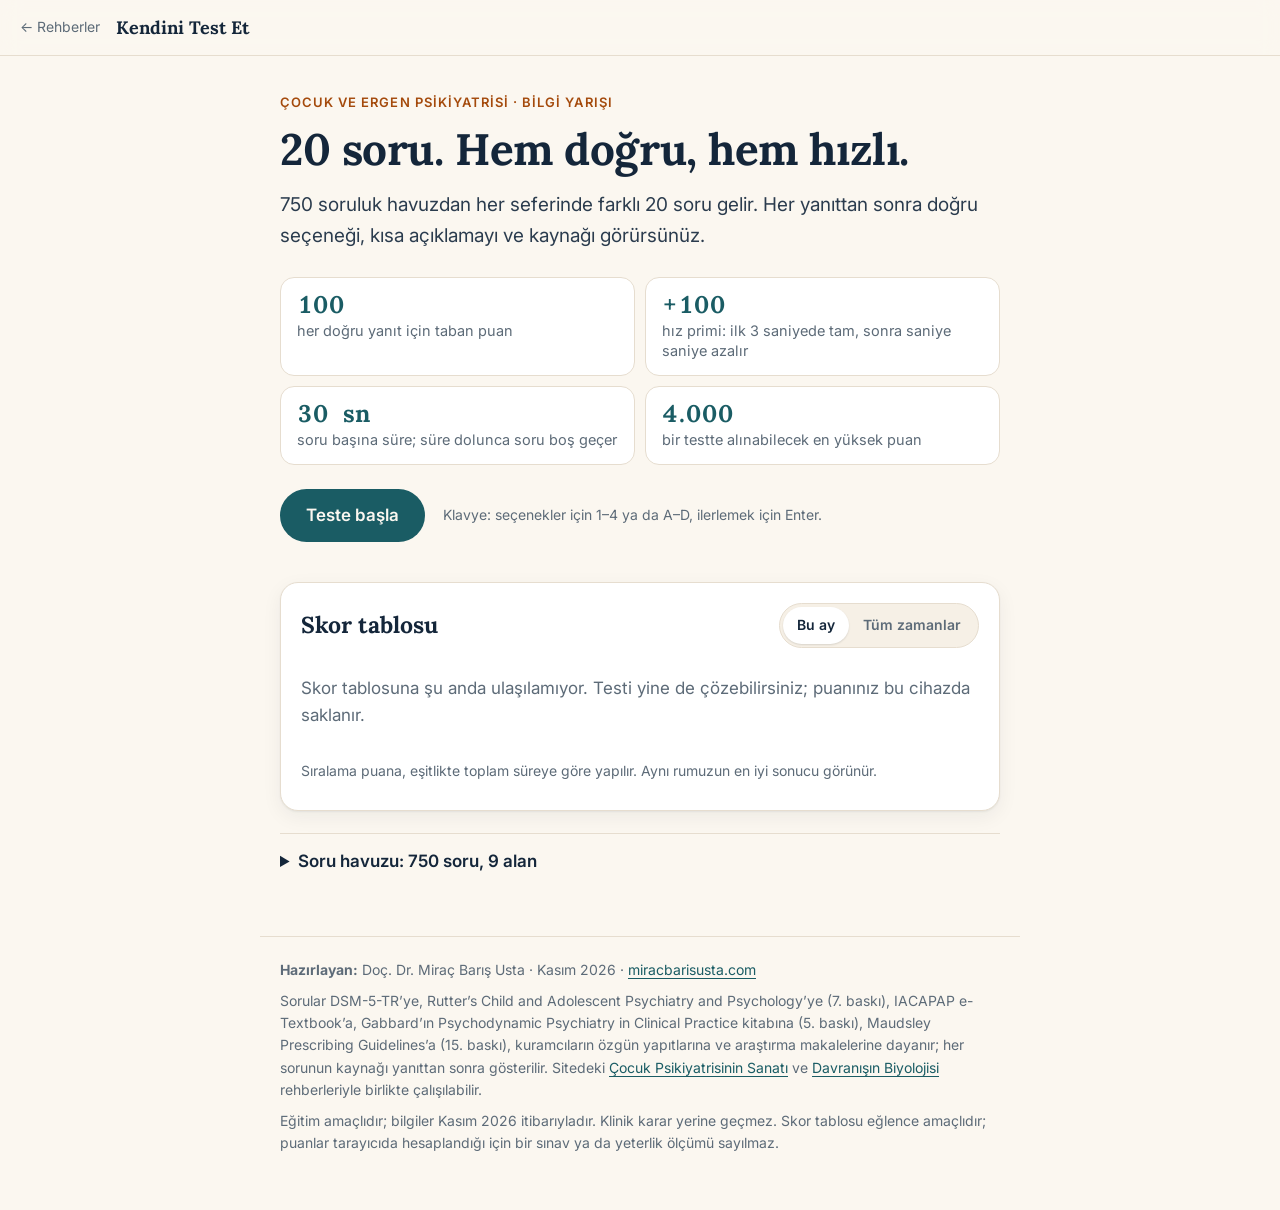
==== commit a811d5de: "IACAPAP, Gabbard ve Rutter kavram bölümlerinden 125 soru (toplam 750) Co-Authored-By: Claude Fable 5" ====
--- a/index.html
+++ b/index.html
@@ -4,11 +4,11 @@
 <meta charset="utf-8">
 <meta name="viewport" content="width=device-width, initial-scale=1, viewport-fit=cover">
 <title>Kendini Test Et · Çocuk psikiyatrisi bilgi yarışı · Doç. Dr. Miraç Barış Usta</title>
-<meta name="description" content="Çocuk ve ergen psikiyatrisi ağırlıklı bilgi yarışı: 625 soruluk havuzdan her seferinde rastgele 20 soru, doğruluk ve hıza göre puan, yanıttan sonra açıklama ve kaynak, herkese açık skor tablosu.">
+<meta name="description" content="Çocuk ve ergen psikiyatrisi ağırlıklı bilgi yarışı: 750 soruluk havuzdan her seferinde rastgele 20 soru, doğruluk ve hıza göre puan, yanıttan sonra açıklama ve kaynak, herkese açık skor tablosu.">
 <meta name="author" content="Miraç Barış Usta">
 <meta name="theme-color" content="#fbf7f0">
 <meta property="og:title" content="Kendini Test Et: çocuk psikiyatrisi bilgi yarışı">
-<meta property="og:description" content="Çocuk ve ergen psikiyatrisi ağırlıklı bilgi yarışı: 625 soruluk havuzdan her seferinde rastgele 20 soru, doğruluk ve hıza göre puan, yanıttan sonra açıklama ve kaynak, herkese açık skor tablosu.">
+<meta property="og:description" content="Çocuk ve ergen psikiyatrisi ağırlıklı bilgi yarışı: 750 soruluk havuzdan her seferinde rastgele 20 soru, doğruluk ve hıza göre puan, yanıttan sonra açıklama ve kaynak, herkese açık skor tablosu.">
 <meta property="og:type" content="website">
 <meta property="og:url" content="https://miracbarisusta.com/kendini-test-et/">
 <link rel="canonical" href="https://miracbarisusta.com/kendini-test-et/">
@@ -29,7 +29,7 @@
 <section id="giris" class="ekran">
   <p class="ust-yazi">Çocuk ve ergen psikiyatrisi · bilgi yarışı</p>
   <h1>20 soru. Hem doğru, hem hızlı.</h1>
-  <p class="spot">625 soruluk havuzdan her seferinde farklı 20 soru gelir. Her yanıttan sonra doğru seçeneği,
+  <p class="spot">750 soruluk havuzdan her seferinde farklı 20 soru gelir. Her yanıttan sonra doğru seçeneği,
   kısa açıklamayı ve kaynağı görürsünüz.</p>
   <ul class="kural">
     <li><b>100</b><span>her doğru yanıt için taban puan</span></li>
@@ -54,8 +54,8 @@
   </section>
 
   <details class="havuz">
-    <summary>Soru havuzu: 625 soru, 9 alan</summary>
-    <ul class="kat-liste"><li><span>Gelişim ve epidemiyoloji</span><b>31</b></li><li><span>Değerlendirme</span><b>56</b></li><li><span>Nörogelişim</span><b>98</b></li><li><span>Duygudurum ve intihar</span><b>59</b></li><li><span>Kaygı, OKB ve tik</span><b>47</b></li><li><span>Psikoz, travma, yeme, davranım</span><b>115</b></li><li><span>Psikofarmakoloji</span><b>72</b></li><li><span>Davranışın biyolojisi</span><b>84</b></li><li><span>Gelişim kuramları</span><b>63</b></li></ul>
+    <summary>Soru havuzu: 750 soru, 9 alan</summary>
+    <ul class="kat-liste"><li><span>Gelişim ve epidemiyoloji</span><b>38</b></li><li><span>Değerlendirme</span><b>73</b></li><li><span>Nörogelişim</span><b>117</b></li><li><span>Duygudurum ve intihar</span><b>68</b></li><li><span>Kaygı, OKB ve tik</span><b>57</b></li><li><span>Psikoz, travma, yeme, davranım</span><b>153</b></li><li><span>Psikofarmakoloji</span><b>82</b></li><li><span>Davranışın biyolojisi</span><b>84</b></li><li><span>Gelişim kuramları</span><b>78</b></li></ul>
     <p class="kucuk">Her testte alanlardan belirli sayıda soru çekilir; daha önce gördüğünüz sorular, havuz tükenene dek yeniden gelmez.</p>
   </details>
 </section>
@@ -99,12 +99,12 @@
 </main>
 <footer class="alt">
   <p><strong>Hazırlayan:</strong> Doç. Dr. Miraç Barış Usta · Kasım 2026 · <a href="https://miracbarisusta.com">miracbarisusta.com</a></p>
-  <p>Sorular DSM-5-TR’ye, Rutter’s Child and Adolescent Psychiatry and Psychology’ye (7. baskı), Maudsley Prescribing Guidelines’a (15. baskı), kuramcıların özgün yapıtlarına ve araştırma makalelerine dayanır; her sorunun kaynağı
+  <p>Sorular DSM-5-TR’ye, Rutter’s Child and Adolescent Psychiatry and Psychology’ye (7. baskı), IACAPAP e-Textbook’a, Gabbard’ın Psychodynamic Psychiatry in Clinical Practice kitabına (5. baskı), Maudsley Prescribing Guidelines’a (15. baskı), kuramcıların özgün yapıtlarına ve araştırma makalelerine dayanır; her sorunun kaynağı
   yanıttan sonra gösterilir. Sitedeki <a href="https://miracbarisusta.com/cocuk-psikiyatrisi-sanati/">Çocuk Psikiyatrisinin Sanatı</a>
   ve <a href="https://miracbarisusta.com/davranisin-biyolojisi/">Davranışın Biyolojisi</a> rehberleriyle birlikte çalışılabilir.</p>
   <p>Eğitim amaçlıdır; bilgiler Kasım 2026 itibarıyladır. Klinik karar yerine geçmez. Skor tablosu eğlence amaçlıdır;
   puanlar tarayıcıda hesaplandığı için bir sınav ya da yeterlik ölçümü sayılmaz.</p>
 </footer>
-<script type="application/json" id="veri">{"kat":["Gelişim ve epidemiyoloji","Değerlendirme","Nörogelişim","Duygudurum ve intihar","Kaygı, OKB ve tik","Psikoz, travma, yeme, davranım","Psikofarmakoloji","Davranışın biyolojisi","Gelişim kuramları"],"dag":[2,3,3,2,2,3,1,3,1],"soru":[{"i":"q001","k":0,"s":"Yaşam boyu görülen ruhsal bozuklukların yarısı kaç yaşına kadar başlamış olur?","c":["14 yaş","6 yaş","21 yaş","30 yaş"],"a":"Yarısı 14, dörtte üçü 24 yaşına kadar başlar. Erişkin psikiyatrisinin hastası çoğu kez çocuklukta yola çıkmıştır.","r":[0]},{"i":"q002","k":0,"s":"Başlangıç yaşı meta-analizine göre ruhsal bozuklukların yaklaşık ne kadarı 18 yaşından önce başlar?","c":["Yaklaşık yarısı (%48)","Yaklaşık onda biri (%10)","Yaklaşık dörtte biri (%25)","Yaklaşık onda dokuzu (%90)"],"a":"14 yaşından önce %34,6, 18 yaşından önce %48,4, 25 yaşından önce %62,5. Başlangıcın zirvesi 14,5 yaş.","r":[1]},{"i":"q003","k":0,"s":"Dunedin kohortunda 26 yaşında ruhsal bozukluğu olanların ne kadarı 18 yaşından önce de bir tanının ölçütlerini karşılamıştı?","c":["Yaklaşık dörtte üçü","Yaklaşık onda biri","Yaklaşık üçte biri","Hemen hiçbiri"],"a":"%73,9'u 18, yarısı 15 yaşından önce ölçütleri karşılamıştı. Erişkin hastada çocukluk öyküsü ek bilgi sayılmaz, tanının parçasıdır.","r":[2]},{"i":"q004","k":0,"s":"Dünya genelinde çocuk ve ergenlerde ruhsal bozuklukların birleştirilmiş yaygınlığı yaklaşık kaçtır?","c":["%13","%3","%25","%40"],"a":"27 ülkeden 41 çalışmanın meta-analizinde %13,4. Her sınıfta üç ya da dört çocuk demektir.","r":[3]},{"i":"q005","k":0,"s":"Great Smoky Mountains kohortunda 21 yaşına kadar en az bir ruhsal bozukluğun ölçütlerini karşılayanların kümülatif oranı kaçtı?","c":["%61","%13","%25","%95"],"a":"Kesitsel yaygınlık %13 dolayındayken kümülatif oran %61,1'e çıkar. Tek bir fotoğraf, filmin tamamını göstermez.","r":[4]},{"i":"q006","k":0,"s":"Yaşam boyu beyin büyüme eğrilerine göre gri madde hacmi kaç yaşında zirve yapar?","c":["Yaklaşık 6 yaş","Doğumda","Yaklaşık 16 yaş","Yaklaşık 29 yaş"],"a":"Gri madde hacmi 5,9 yaşında, beyaz madde hacmi 28,7 yaşında zirveye ulaşır. Budama, büyümeden sonra gelir.","r":[5]},{"i":"q007","k":0,"s":"Küresel Hastalık Yükü 2019 verisinde 5–24 yaş arasında ruhsal bozukluk sıklığı en yüksek hangi dilimdedir?","c":["15–19 yaş","5–9 yaş","10–14 yaş","Dilimler arasında fark yok"],"a":"5–9 yaşta %6,8, 10–14'te %12,4, 15–19'da %14,0, 20–24'te %13,6.","r":[6]},{"i":"q008","k":0,"s":"Depresyonda kız-erkek farkı hangi yaşlarda belirir?","c":["13–15 yaş","3–5 yaş","7–9 yaş","20 yaşından sonra"],"a":"Çocuklukta oranlar benzerdir; fark 13–15 yaşta açılır ve 15–18 arasında büyür.","r":[7]},{"i":"q009","k":0,"s":"Moffitt'in gelişimsel sınıflamasında antisosyal davranışın iki yolu hangisidir?","c":["Ergenlikle sınırlı ve yaşam boyu süren","Tepkisel (reaktif) ve planlı (proaktif)","Sosyalleşmiş ve sosyalleşmemiş saldırgan","Açık (yüzleşen) ve örtük (gizli) davranış"],"a":"Yaşam boyu süren yol erken başlar ve nörogelişimsel risklerle ilişkilidir; ergenlikle sınırlı yol sık görülür ve çoğunlukla geçicidir.","r":[8]},{"i":"q010","k":0,"s":"Sınıfın en küçükleri olan çocuklarda DEHB tanısı için hangisi doğrudur?","c":["En büyüklere göre daha sık tanı alırlar","En büyüklere göre daha seyrek tanı alırlar","Doğum ayı tanı sıklığını hiç etkilemez","Fark yalnızca ergenlik döneminde görülür"],"a":"407.846 çocukta Ağustos doğumlularda tanı 10.000'de 85,1, Eylül doğumlularda 63,6. Olgunlaşmamışlık bozukluk sanılabilir; tanıdan önce doğum ayını sorun.","r":[9]},{"i":"q011","k":0,"s":"İngiltere'deki TRACK çalışmasında çocuk hizmetlerinden erişkin hizmetlerine geçenlerin ne kadarı en uygun biçimde geçiş yaptı?","c":["%5'ten azı","Yaklaşık %30'u","Yaklaşık %60'ı","%90'dan fazlası"],"a":"Hastalık 18'inde doğum günü kutlamaz; hizmetler kutlar.","r":[10]},{"i":"q012","k":0,"s":"546.458 erişkini kapsayan meta-analizde dört ya da daha fazla olumsuz çocukluk yaşantısı bildirenlerin oranı kaçtı?","c":["%16","%2","%40","%60"],"a":"%16,1 dört ve üzeri bildirdi; hiç bildirmeyenler %39,9. Yani erişkinlerin yaklaşık %60'ı en az bir olumsuz yaşantı taşıyor.","r":[11]},{"i":"q013","k":0,"s":"Okula başlayan çocuklarda, bilinen bir tıbbi neden olmadan görülen gelişimsel dil bozukluğunun sıklığı kaçtır?","c":["Yaklaşık %7,6","Yaklaşık %0,5","Yaklaşık %2","Yaklaşık %20"],"a":"Her sınıfta yaklaşık iki çocuk. Davranış ve okuma sorununda önce dili değerlendirin.","r":[12]},{"i":"q014","k":0,"s":"11 ülkede yürütülen çalışmaya göre bilişsel kapasite yaklaşık 16 yaşta erişkin düzeyine ulaşır. Psikososyal olgunluk ne zaman ulaşır?","c":["18 yaşından sonra","12 yaşında","14 yaşında","16 yaşında, bilişsel kapasiteyle birlikte"],"a":"Bilmek, durabilmek değildir. Sakin koşulda erişkin gibi düşünen ergen, yoğun duygu altında aynı kararı veremez.","r":[13]},{"i":"q015","k":0,"s":"Sürüş simülasyonunda ergenlerin risk alması hangi koşulda belirgin biçimde arttı?","c":["Arkadaşları odadayken","Yalnızken","Ebeveyni izlerken","Ödül kaldırıldığında"],"a":"Akranların varlığı ergende risk almayı artırdı; etki erişkinlerde zayıftı.","r":[14]},{"i":"q016","k":0,"s":"Ebeveyn desteği stres altındaki kortizol yanıtını hangi yaş grubunda tamponlar?","c":["Çocukta tamponlar, ergende etkisi kaybolur","Çocukta da ergende de aynı ölçüde tamponlar","Çocukta tamponlamaz, ergende tamponlar","Çocukta da ergende de hiç tamponlamaz"],"a":"Çocukta ebeveyni odaya alın. Ergende tampon akrana ve terapötik ilişkiye kayar.","r":[15]},{"i":"q017","k":0,"s":"Dört ve daha fazla olumsuz çocukluk yaşantısı, özgün ACE çalışmasında depresyon ve intihar girişimi riskinde nasıl bir artışla ilişkiliydi?","c":["4–12 kat","Artış yoktu","1,1–1,3 kat","50 kat ve üzeri"],"a":"Olumsuz yaşantıların sayısı arttıkça risk de basamak basamak artar.","r":[16]},{"i":"q018","k":1,"s":"Çocuğun sorunları hakkında farklı bilgi kaynaklarının (ebeveyn, öğretmen, çocuk) ortalama uyumu ne düzeydedir?","c":["Düşük (r ≈ 0,28)","Çok yüksek (r ≈ 0,90)","Yüksek (r ≈ 0,70)","Sıfıra eşit"],"a":"341 çalışmanın meta-analizinde ortalama r = 0,28. Uyumsuzluk gürültü değil, veridir: çocuk farklı ortamlarda farklı davranır.","r":[17]},{"i":"q019","k":1,"s":"Achenbach'ın klasik meta-analizinde en yüksek uyum hangi bilgi kaynakları arasındaydı?","c":["Benzer roldekiler (örneğin iki ebeveyn)","Ebeveyn ile çocuğun sınıf öğretmeni","Çocuğun kendisi ile ebeveynlerinden biri","Çocuğun kendisi ile sınıf öğretmeni"],"a":"Benzer rollerde r = 0,60, farklı rollerde 0,28, çocuğun kendi bildirimi ile başkalarınınki arasında 0,22.","r":[18]},{"i":"q020","k":1,"s":"Bir ergene intihar düşüncesini açıkça sormak için kanıt ne söyler?","c":["Düşünceyi artırmaz","Düşünceyi artırır, kaçınılmalıdır","Yalnızca ebeveyn yanındayken sorulmalıdır","Yalnızca ölçekle sorulmalıdır"],"a":"Literatür taraması, sormanın intihar düşüncesini başlatmadığını ya da artırmadığını gösterir. Sormak riski değil, sessizliği bozar.","r":[19]},{"i":"q021","k":1,"s":"Liselerde yürütülen randomize çalışmada intihar sorularını içeren tarama ne sonuç verdi?","c":["Sıkıntıyı ve intihar düşüncesini artırmadı","Sıkıntıyı belirgin ve kalıcı biçimde artırdı","İntihar düşüncesini yaklaşık iki katına çıkardı","Yalnızca riskli gençlerde düşünceyi artırdı"],"a":"Tarama güvenlidir; riskli gençlerde de sıkıntıyı artırmamıştır.","r":[20]},{"i":"q022","k":1,"s":"İntihar davranışını öngörmek için kullanılan risk ölçekleri hakkında meta-analizler ne söyler?","c":["“Yüksek risk” etiketi klinik karar için yeterince öngörücü değildir","“Yüksek risk” grubundakilerin çoğu bir yıl içinde girişimde bulunur","Ölçek puanı tek başına yatış ya da taburculuk kararı verdirebilir","“Düşük risk” puanı girişim olasılığını güvenle dışlamayı sağlar"],"a":"Pozitif öngörü değeri düşüktür: yüksek risk grubundakilerin çoğu girişimde bulunmaz. Ölçek görüşmenin yerini tutmaz.","r":[21,22]},{"i":"q023","k":1,"s":"Yaygınlığın %2 olduğu bir okulda duyarlılığı ve özgüllüğü %80 olan bir ölçek pozitif çıktı. Öğrencinin gerçekten hasta olma olasılığı kaçtır?","c":["Yaklaşık %8","%80","Yaklaşık %50","%98"],"a":"1.000 öğrencide 20 vakanın 16'sı, 980 sağlıklının 196'sı pozitif çıkar: 16/212 ≈ %7,5. Ön olasılığı bilmeden sonucu yorumlamayın.","r":[23,24]},{"i":"q024","k":1,"s":"9–12 yaş arasındaki çocuklarda psikotik belirti bildirme sıklığının ortancası kaçtır?","c":["%17","%0,1","%1","%60"],"a":"9–12 yaşta %17, 13–18 yaşta %7,5. Belirti sık, bozukluk nadir; ayrımı işlev ve eşlik eden belirtiler yapar.","r":[25]},{"i":"q025","k":1,"s":"Görüşmenin başında gizlilik güvencesi verilmesi ergenlerde neyi değiştirir?","c":["Hassas konuları anlatma ve yeniden gelme isteğini artırır","Hassas konuları anlatma isteğini belirgin biçimde azaltır","Ergenin anlattıklarını ve izlem isteğini değiştirmez","Yalnızca ebeveynin kaygısını ve denetimini artırır"],"a":"Randomize çalışmada gizlilik güvencesi alan ergenler daha fazla bilgi vermeye ve yeniden gelmeye istekliydi. Sınırları da baştan söyleyin.","r":[26]},{"i":"q026","k":1,"s":"Klinik yargı ile mekanik (istatistiksel) tahmini karşılaştıran meta-analizin sonucu nedir?","c":["Mekanik tahmin çoğu görevde eşit ya da üstündür","Klinik yargı hemen her görevde açıkça üstündür","İki yöntem de şans düzeyinden farklı değildir","Mekanik tahmin yalnızca cerrahide işe yarar"],"a":"Yapılandırılmış veri toplamak ve kuralı tutarlı uygulamak, deneyimli sezgiyi çoğu kez yakalar ya da geçer.","r":[27]},{"i":"q027","k":1,"s":"Geçen hafta izlediği dramatik bir vakanın etkisiyle sonraki hastada aynı tanıyı gereğinden olası görmek hangi düşünme hatasıdır?","c":["Ulaşılabilirlik kısayolu","Çapalama","Sonuç yanlılığı","Çerçeveleme etkisi"],"a":"Akla kolay gelen örnek, olasılık tahminini şişirir. Çapalama ise ilk bilgiye takılı kalmaktır.","r":[28]},{"i":"q028","k":1,"s":"Wason'ın 2-4-6 görevi klinisyene hangi eğilimi hatırlatır?","c":["Varsayımı doğrulayacak veriyi arama eğilimini","Olasılıkları olduğundan düşük kestirme eğilimini","En son duyulan bilgiyi daha iyi hatırlamayı","Kazançtan çok kayıptan kaçınma eğilimini"],"a":"Katılımcılar kuralı sınamak için hep kurala uyan örnekler denedi. İlk tanınızı çürütecek soruyu da sorun.","r":[29]},{"i":"q029","k":1,"s":"Güçler ve Güçlükler Anketi (SDQ) kaç madde ve kaç alt ölçekten oluşur?","c":["25 madde, 5 alt ölçek","10 madde, 2 alt ölçek","50 madde, 8 alt ölçek","113 madde, 8 alt ölçek"],"a":"Duygusal belirtiler, davranış sorunları, hiperaktivite, akran sorunları ve prososyal davranış. Tarar; tanıyı klinisyen koyar.","r":[30]},{"i":"q030","k":1,"s":"K-SADS-PL ne tür bir araçtır?","c":["Yarı yapılandırılmış tanı görüşmesi","Öğretmenin doldurduğu derecelendirme ölçeği","Projektif test","Bilgisayarlı dikkat testi"],"a":"Okul çağı çocukları için şimdiki ve yaşam boyu tanıları tarayan yarı yapılandırılmış görüşmedir; ebeveyn ve çocukla ayrı ayrı yapılır.","r":[31]},{"i":"q031","k":1,"s":"HiTOP ruhsal bozuklukları nasıl sınıflar?","c":["Birlikte görülen belirtilerden kurulan boyutlarla","Etiyolojiye dayanan kesin sınırlı kategorilerle","Yalnızca beyin görüntüleme bulgularına dayanarak","Yalnızca ilaç tedavisine verilen yanıta göre"],"a":"Kategoriler yerine iç içe boyutlar önerir: belirtiler, sendromlar, spektrumlar. Eş tanı bu modelde kural olarak beklenir.","r":[32]},{"i":"q032","k":1,"s":"SPIKES protokolü ne için kullanılır?","c":["Kötü haber verme görüşmesini yapılandırmak için","İntihar riskini sayısal olarak puanlamak için","İlaç yan etkilerini sistemli izlemek için","Aile terapisi seanslarını planlamak için"],"a":"Ortam, algı, davet, bilgi, duygu, özet ve plan. Önce ailenin ne bildiğini sorun, sonra anlatın.","r":[33]},{"i":"q033","k":1,"s":"Hastalar görüşmede verilen tıbbi bilginin ne kadarını hemen unutur?","c":["%40–80'ini","%1–5'ini","%10–15'ini","Hiçbirini"],"a":"Hatırlananın da yaklaşık yarısı yanlış hatırlanır. Az söyleyin, yazılı verin, geri anlattırın.","r":[34]},{"i":"q034","k":1,"s":"Otizm belirti ölçeklerinin puanlarını otizm dışında neler yükseltebilir?","c":["Davranış sorunları ve düşük bilişsel düzey","Yalnızca çocuğun cinsiyeti ve doğum sırası","Yalnızca ölçeğin doldurulduğu gün ve saat","Hiçbir etken; puanlar otizme özgüdür"],"a":"Ölçek puanı otizme özgü değildir. Tanıyı yalnızca ebeveyn anketine dayandırmayın.","r":[35]},{"i":"q035","k":1,"s":"Danimarka'da otizm tanılarındaki artışın büyük bölümünü ne açıkladı?","c":["Tanı ölçütleri ve kayıt uygulamalarındaki değişiklik","Çocukluk aşılarının takvimindeki değişiklikler","Ekran süresinin ve tablet kullanımının artması","Ortalama anne ve baba yaşının giderek düşmesi"],"a":"Tanı sayısındaki artış ile hastalık sıklığındaki artış aynı şey değildir.","r":[36]},{"i":"q036","k":1,"s":"MMR aşısı ile otizm ilişkisi hakkında ulusal kohort verileri ne gösterir?","c":["İlişki yok","Risk iki kat artıyor","Risk yalnızca erkeklerde artıyor","Risk yalnızca kardeşi otizmli olanlarda artıyor"],"a":"Danimarka kohortunda aşılananlarda risk artmadı; Japonya'da MMR bırakıldıktan sonra da otizm sıklığı azalmadı.","r":[37,38]},{"i":"q037","k":1,"s":"Ruhsal bozukluğu biyogenetik nedenlerle açıklamak damgalamayı nasıl etkiler?","c":["Suçlamayı azaltır, tehlikelilik algısını ve karamsarlığı artırır","Suçlamayı, tehlikelilik algısını ve karamsarlığı birlikte azaltır","Suçlamayı artırır, tehlikelilik algısını ve karamsarlığı azaltır","Damgalamanın hiçbir boyutunu ölçülebilir biçimde değiştirmez"],"a":"“Beyin hastalığı” açıklaması iki ucu keskin bir araçtır. Biyolojiyi anlatırken değişebilirliği de anlatın.","r":[39]},{"i":"q038","k":1,"s":"Çocuk ve ergen psikoterapisinde terapötik ittifak ile sonuç arasındaki ilişki nasıldır?","c":["Küçük ama tutarlı","Hiç yok","Çok güçlü (r ≈ 0,80)","Ters yönde"],"a":"Meta-analizlerde r yaklaşık 0,14–0,19. Çocukta ittifak çift taraflıdır: hem çocukla hem ebeveynle kurulur.","r":[40,41]},{"i":"q039","k":1,"s":"Depresyondaki anne tedaviyle remisyona girdiğinde çocuğunda ne gözlenir?","c":["Çocuğun tanı ve belirtileri azalır","Çocuğun tanı ve belirtileri artar","Çocuğun belirtilerinde değişiklik olmaz","Yalnızca çocuğun okul başarısı düşer"],"a":"STAR*D-Child: annesi remisyona girenlerde tanılar azaldı, depresyonu sürenlerde arttı. Bazen çocuğun tedavisi annenin reçetesinden geçer.","r":[42]},{"i":"q040","k":1,"s":"Sağlıklı erkek çocuklara dekstroamfetamin verildiğinde ne oldu?","c":["Hareketlilik azaldı, dikkat ve başarım arttı","Hareketlilik arttı, dikkat ve başarım azaldı","Hareketlilik ve dikkat ölçümleri değişmedi","Yalnızca DEHB'si olan çocuklar yanıt verdi"],"a":"Uyarıcıya yanıt tanıyı doğrulamaz: DEHB'si olmayan çocuk da yanıt verir.","r":[43]},{"i":"q041","k":1,"s":"Kolaylaştırılmış iletişimde yazılan iletilerin gerçek yazarı kimdir?","c":["Kolaylaştırıcı","Otizmli birey","İkisi eşit ölçüde","Kullanılan yazılım"],"a":"Kontrollü çalışmalar iletilerin kolaylaştırıcıdan geldiğini gösterdi. Yöntem kanıta dayalı değildir.","r":[44]},{"i":"q042","k":2,"s":"DSM-5-TR'ye göre DEHB tanısı için belirtilerin birkaçı kaç yaşından önce var olmalıdır?","c":["12 yaş","3 yaş","7 yaş","18 yaş"],"a":"DSM-IV'teki 7 yaş sınırı DSM-5'te 12'ye çıkarıldı. Belirtiler ayrıca en az iki ortamda görülmelidir.","r":[45]},{"i":"q043","k":2,"s":"DSM-5-TR'ye göre 17 yaş ve üzerindeki bir kişide DEHB tanısı için her belirti alanında en az kaç belirti gerekir?","c":["5","3","6","9"],"a":"Çocuklarda altı, 17 yaş ve üzerinde beş belirti aranır.","r":[45]},{"i":"q044","k":2,"s":"İzlem çalışmalarının meta-analizine göre çocuklukta DEHB tanısı alanların ne kadarı 25 yaşında tanı ölçütlerinin tamamını karşılar?","c":["Yaklaşık %15","Yaklaşık %1","Yaklaşık %50","Yaklaşık %90"],"a":"Tam ölçüt %15 dolayında; kısmi remisyon da sayılırsa yaklaşık %65'inde belirtiler sürer. Hiperaktivite kaybolmaz, içeri taşınır.","r":[46]},{"i":"q045","k":2,"s":"Ağ meta-analizine göre DEHB'de kısa dönem etkililik ve tolere edilebilirlik birlikte gözetildiğinde ilk seçenek hangisidir?","c":["Çocuk ve ergende metilfenidat, erişkinde amfetaminler","Çocuk ve ergende amfetaminler, erişkinde metilfenidat","Çocuk ve ergende atomoksetin, erişkinde metilfenidat","Çocuk, ergen ve erişkinde ilk seçenek olarak bupropiyon"],"a":"133 çift kör randomize çalışmanın sonucu. Kanıt yaşla birlikte göç etmez; ilk seçenek yaşa göre değişir.","r":[47]},{"i":"q046","k":2,"s":"DEHB'li çocuklarda kortikal olgunlaşma için hangisi doğrudur?","c":["Yaklaşık üç yıl gecikir; en çok prefrontal bölgelerde","Yaklaşık üç yıl erken tamamlanır; en çok motor kortekste","Tipik gelişen çocuklarla aynı yaşta tamamlanır","Ergenlikte durur ve erişkinlikte hiç tamamlanmaz"],"a":"Sıra aynı, takvim geç. Bulgu grup düzeyindedir; tek bir çocukta tanı koydurmaz.","r":[48]},{"i":"q047","k":2,"s":"İkiz çalışmaları DEHB'nin doğası hakkında ne düşündürür?","c":["Toplumda sürekli dağılan bir özelliğin uç noktasıdır","Var ya da yok biçiminde, keskin sınırlı bir hastalıktır","Tek bir genin mutasyonuyla ortaya çıkan bir bozukluktur","Kalıtımla ilişkisi olmayan, tümüyle çevresel bir durumdur"],"a":"Kan basıncı gibi: eşik bir karar noktasıdır, doğa yasası değil.","r":[49]},{"i":"q048","k":2,"s":"Uyarıcı tedavisi ile sonraki madde kullanımı arasındaki ilişki için kanıt ne söyler?","c":["Tedavi sonraki madde kullanım riskini artırmaz","Tedavi sonraki madde kullanım riskini iki katına çıkarır","Tedavi yalnızca kızlarda riski belirgin artırır","Bu soruyu inceleyen karşılaştırmalı veri yoktur"],"a":"Meta-analizde tedavi riski artırmadı; kayıt çalışmasında ilaç kullanılan dönemlerde maddeyle ilişkili olaylar daha azdı.","r":[50,51]},{"i":"q049","k":2,"s":"İsveç kayıt çalışmasına göre DEHB ilaçlarının uzun süreli kullanımı ile kardiyovasküler hastalık riski arasındaki ilişki nasıldır?","c":["Kullanım süresi uzadıkça risk artar; en çok hipertansiyonda","Kullanım süresi uzadıkça risk azalır; en çok aritmide","Kullanım süresi ile risk arasında hiçbir ilişki yoktur","Risk yalnızca tedavinin ilk ayında geçici olarak artar"],"a":"Uzun süreli tedavide kan basıncı ve nabız izlemi her kontrolde yapılmalıdır.","r":[52]},{"i":"q050","k":2,"s":"2025 ağ meta-analizine göre DEHB ilaçlarının çocuk ve ergende hemodinamik etkisi için hangisi doğrudur?","c":["Metilfenidat sistolik basıncı yaklaşık 2 mm Hg, atomoksetin nabzı dakikada yaklaşık 6 artırır","Metilfenidat sistolik basıncı yaklaşık 20 mm Hg, atomoksetin nabzı dakikada yaklaşık 30 artırır","Metilfenidat kan basıncını artırır, atomoksetin ise nabzı ve kan basıncını değiştirmez","İki ilaç da kan basıncını ve nabzı ölçülebilir biçimde değiştirmez"],"a":"Uyarıcılar atomoksetinden daha fazla artış yapmadı. “Uyarıcı değil, güvenli” varsayımı ölçümü atlatmamalı.","r":[53]},{"i":"q051","k":2,"s":"Otizmde erkek-kız oranı, toplum taramalarını temel alan meta-analizde kaçtır?","c":["Yaklaşık 3:1","1:1","Yaklaşık 10:1","1:3"],"a":"Klasik 4:1 oranı kızlardaki tanı eksikliğini yansıtır; aktif tarama yapan çalışmalarda oran 3:1'e yaklaşır.","r":[54]},{"i":"q052","k":2,"s":"Beş ülkeyi kapsayan kohortta otizmin kalıtılabilirliği yaklaşık kaç bulundu?","c":["%80","%10","%35","%100"],"a":"Yüksek kalıtılabilirlik “değişmez” demek değildir; bir nüfusun, bir yerin ve bir zamanın fotoğrafıdır.","r":[55,56]},{"i":"q053","k":2,"s":"Otizmli küçük çocuklarda müdahale miktarı ile etki arasındaki ilişkiyi inceleyen 144 çalışmalık meta-analiz ne buldu?","c":["Miktar ile etki arasında anlamlı pozitif ilişki yok","Müdahale saati arttıkça etki doğrusal olarak artıyor","Yalnızca haftada 40 saatlik programlar etkili","Müdahale saati arttıkça etki giderek azalıyor"],"a":"“Ne kadar çok, o kadar iyi” varsayımı kanıtla desteklenmiyor. Aileye saat değil, nitelik ve uyum önerin.","r":[57]},{"i":"q054","k":2,"s":"Otizmli 290 çocuk ve ergende 24 hafta burun içi oksitosin verilen randomize çalışmanın sonucu neydi?","c":["Sosyal işlevde plasebodan farksızdı","Sosyal işlevi belirgin düzeltti","Yalnızca kızlarda etkiliydi","Ciddi yan etki nedeniyle durduruldu"],"a":"“Bağlanma hormonu” anlatısı klinikte karşılık bulmadı.","r":[58]},{"i":"q055","k":2,"s":"Açıklanamayan gelişimsel gecikme, zihinsel yetersizlik ya da otizmde tanı verimi en yüksek genetik tetkik hangisidir?","c":["Ekzom dizileme (yaklaşık %36)","Kromozomal mikrodizin (yaklaşık %80)","Ticari DEHB gen paneli","Poligenik risk skoru"],"a":"Mikrodizinin verimi %15–20 dolayındadır. Sonuç izlemi ve aile danışmanlığını değiştirir.","r":[59]},{"i":"q056","k":2,"s":"DSM-5-TR'de otizm spektrum bozukluğunun çekirdek belirtileri kaç alanda toplanır?","c":["İki: toplumsal iletişim ile sınırlı, yineleyici davranışlar","Üç: toplumsal etkileşim, iletişim, yineleyici davranışlar","Bir: toplumsal iletişim","Dört: dil, oyun, motor, duyusal"],"a":"DSM-IV'ün üçlüsü ikiye indi; duyusal aşırı ya da az duyarlılık yineleyici davranış alanına eklendi.","r":[45]},{"i":"q057","k":2,"s":"DSM-5-TR'de zihinsel yetersizliğin şiddet düzeyi neye göre belirlenir?","c":["Uyumsal işlevselliğe","Yalnızca IQ puanına","Başlangıç yaşına","Eşlik eden tıbbi tanıya"],"a":"Gereken desteği IQ değil, uyumsal işlevsellik belirler: kavramsal, sosyal ve pratik alan.","r":[45]},{"i":"q058","k":2,"s":"Erişkin otizminde “kayıp kuşak” deyimi kimi anlatır?","c":["Çocuklukta tanı almamış, erişkinlikte fark edilenleri","Çocuklukta yanlışlıkla otizm tanısı almış olanları","Yoğun eğitimle tanı ölçütlerinin dışına çıkanları","Çocukluğunu kurum bakımında geçirmiş olanları"],"a":"Özellikle kadınlar ve bilişsel düzeyi yüksek olanlar gözden kaçar; çoğu önce başka tanılar alır.","r":[60]},{"i":"q059","k":2,"s":"Bükreş Erken Müdahale Projesi'nde koruyucu aileye yerleştirmenin bağlanmaya yararı en çok hangi koşulda görüldü?","c":["24 aydan önce yerleşenlerde","6 yaşından sonra yerleşenlerde","Yerleşme yaşının önemi yoktu","Yalnızca erkek çocuklarda"],"a":"Gecikme, doz kaybıdır. Kazanç 16–18 yaşta da sürüyordu.","r":[61]},{"i":"q060","k":2,"s":"DSM-5-TR'ye göre işeme bozukluğu (enürezis) tanısı için çocuk en az kaç yaşında olmalıdır?","c":["5 yaş","2 yaş","3 yaş","7 yaş"],"a":"Dışkılama bozukluğunda (enkoprezis) sınır 4 yaştır. İkisinde de ölçüt takvim yaşı ya da eşdeğer gelişim düzeyidir.","r":[45]},{"i":"q061","k":2,"s":"DSM-5-TR'ye göre özgül öğrenme bozukluğu tanısı için güçlükler, hedefe yönelik müdahaleye karşın en az ne kadar sürmüş olmalıdır?","c":["6 ay","2 hafta","1 ay","2 yıl"],"a":"Tanı, yeterli öğretim ve müdahaleye karşın süren güçlüğü arar; öğretim eksikliği tek başına tanı koydurmaz.","r":[45]},{"i":"q062","k":3,"s":"DSM-5-TR'ye göre çocuk ve ergenlerde majör depresyonda çökkün duygudurumun yerini hangisi tutabilir?","c":["İrritabl duygudurum","Öforik duygudurum","Dikkat dağınıklığı","Uyku ihtiyacında azalma"],"a":"Kapı çarpan 15 yaşındaki ergen terbiyesizlik etmiyor olabilir; irritabilite de bir depresyon dilidir.","r":[45]},{"i":"q063","k":3,"s":"DSM-5-TR'ye göre süregiden depresif bozukluk (distimi) tanısı için çocuk ve ergenlerde en az ne kadar süre gerekir?","c":["1 yıl","2 hafta","6 ay","2 yıl"],"a":"Erişkinde iki yıl, çocuk ve ergende bir yıl. Çocukta duygudurum irritabl de olabilir.","r":[45]},{"i":"q064","k":3,"s":"DSM-5-TR'ye göre yıkıcı duygudurumu düzenleyememe bozukluğu tanısı hangi yaş aralığında ilk kez konabilir?","c":["6–18 yaş","0–3 yaş","3–6 yaş","18 yaşından sonra"],"a":"Tanı 6 yaşından önce ve 18 yaşından sonra ilk kez konmaz; belirtiler 10 yaşından önce başlamış ve en az 12 aydır sürüyor olmalıdır.","r":[45]},{"i":"q065","k":3,"s":"Süreğen irritabilite ile maniyi ayırmada en belirleyici özellik hangisidir?","c":["Maninin epizodik olması: olağan hâlden belirgin bir kopuş","Manide irritabilitenin hiçbir zaman görülmemesi","Süreğen irritabilitenin yalnızca ev ortamında görülmesi","Maninin on sekiz yaşından önce hiç görülmemesi"],"a":"Fırtınaya değil, epizoda bakın. DSM-5-TR manik epizod için en az bir hafta, hipomani için en az dört gün arar.","r":[45]},{"i":"q066","k":3,"s":"TADS çalışmasında ergen depresyonunda 12. haftada en yüksek yanıt hangi kolda görüldü?","c":["Fluoksetin ile BDT birlikte (%71)","Yalnızca bilişsel davranışçı terapi (%43)","Yalnızca fluoksetin (%61)","Plasebo ile klinik izlem (%35)"],"a":"Birlikte %71, fluoksetin %60,6, BDT %43,2, plasebo %34,8.","r":[62]},{"i":"q067","k":3,"s":"Çocuk ve ergen majör depresyonunda 14 antidepresanı karşılaştıran ağ meta-analizinde plasebodan üstün bulunan tek ilaç hangisiydi?","c":["Fluoksetin","Paroksetin","Venlafaksin","İmipramin"],"a":"Erişkinde 21 antidepresanın 21'i de plaseboyu geçerken çocukta yalnızca fluoksetin geçti.","r":[63,64]},{"i":"q068","k":3,"s":"Trisiklik antidepresanlar çocuk ve ergen depresyonunda ne kadar etkilidir?","c":["Çocukta etkisiz, ergende küçük bir etki","Çocukta da ergende de ilk seçenek tedavi","Çocukta etkili, ergende ise etkisiz","Çocukta ve ergende SSRI'lardan üstün"],"a":"Cochrane derlemesinin sonucu. Erişkinde işe yarayan çocukta yaramayabilir.","r":[65]},{"i":"q069","k":3,"s":"FDA'nın pediatrik antidepresan çalışmalarını birleştiren analizinde intihar düşüncesi ve davranışı bildirimi ilaç ve plasebo kollarında nasıldı?","c":["İlaç kolunda yaklaşık %4, plaseboda %2","İlaç kolunda yaklaşık %40, plaseboda %2","İlaç ve plasebo kollarında eşit (%2)","İlaç kolunda %1, plaseboda yaklaşık %4"],"a":"Göreli risk 1,95; çalışmaların hiçbirinde tamamlanmış intihar yoktu. Kutu uyarısı bu analize dayanır.","r":[66]},{"i":"q070","k":3,"s":"Pediatrik antidepresan çalışmalarının meta-analizinde yarar ve zarar dengesi nasıldı?","c":["Yarar için NNT 3–10, intihar düşüncesi için NNH 143","Yarar için NNT 143, intihar düşüncesi için NNH 3–10","Yarar ve zarar için gereken hasta sayıları eşitti","Yarar yalnızca OKB çalışmalarında gösterilebildi"],"a":"NNT anksiyetede 3, OKB'de 6, depresyonda 10; intihar düşüncesi ya da girişimi için NNH 143.","r":[67]},{"i":"q071","k":3,"s":"Antidepresan çalışmalarında intihar düşüncesi ve davranışı riski yaşla nasıl değişir?","c":["25 yaş altında artar, 65 yaş üzerinde azalır","25 yaş altında azalır, 65 yaş üzerinde artar","Her yaş grubunda aynı ölçüde artar","Her yaş grubunda aynı ölçüde azalır"],"a":"Risk yaşla birlikte eğim çizer: gençte dikkatli izlem, yaşlıda koruyucu etki.","r":[68]},{"i":"q072","k":3,"s":"FDA'nın antidepresan uyarılarından sonraki yıllarda ABD'de çocuk ve ergenlerde ne gözlendi?","c":["Depresyon tanısı ve tedavisi azaldı","Antidepresan reçeteleri arttı","Psikoterapi belirgin biçimde arttı","Hiçbir değişiklik olmadı"],"a":"Tanı ve reçete azaldı, yerini başka bir tedavi doldurmadı. Uyarının da yan etkisi olur.","r":[69]},{"i":"q073","k":3,"s":"ABD'de 1994–2003 arasında gençlerde bipolar bozukluk tanısıyla yapılan ayaktan başvurular nasıl değişti?","c":["Yaklaşık 40 kat arttı","Yarıya indi","Değişmedi","Yaklaşık iki kat arttı"],"a":"100.000'de 25'ten 1.003'e. Bu artış, süreğen irritabilitenin ayrı bir tanıyla (YDDB) tanımlanmasının arka planıdır.","r":[70]},{"i":"q074","k":3,"s":"Ani ebeveyn kaybı yaşayan gençlerde yeni başlayan depresyon en çok hangi grupta görüldü?","c":["Kaybı 12 yaş ve altında yaşayanlarda","Kaybı 18 yaşından sonra yaşayanlarda","Kayıptan beş yıl sonra","Gruplar arasında fark yoktu"],"a":"Risk ilk iki yılda tepe yapar. Yası izlemek, yasın bitmesini beklemek değildir.","r":[71]},{"i":"q075","k":3,"s":"DSM-5-TR'ye göre uzamış yas bozukluğu tanısı için çocuk ve ergenlerde ölümün üzerinden en az ne kadar süre geçmiş olmalıdır?","c":["6 ay","2 hafta","2 ay","12 ay"],"a":"Erişkinde 12 ay, çocuk ve ergende 6 ay. Tanı bir yakının ölümünü gerektirir.","r":[45,72]},{"i":"q076","k":3,"s":"ABCD kohortunda aşağıdakilerden hangisi intihar davranışıyla ilişkiliydi?","c":["Sosyal medyada artan bağımlı kullanım örüntüsü","Başlangıçta ölçülen toplam günlük ekran süresi","Hiç video oyunu oynamamak ya da çok az oynamak","Akıllı telefona on yaşından sonra sahip olmak"],"a":"Artan bağımlı sosyal medya kullanımında risk oranı 2,14; toplam ekran süresi ilişkili değildi. Süreyi değil, örüntüyü sorun.","r":[73]},{"i":"q077","k":3,"s":"Egzersiz ve depresyon ağ meta-analizinin sonucu hangisidir?","c":["Yürüyüş ya da koşu, yoga ve kuvvet antrenmanı orta düzeyde etkili","Egzersiz türlerinin hiçbiri bekleme listesinden daha etkili değil","Yalnızca yoga etkili; yürüyüş ve kuvvet antrenmanı etkisiz","Yalnızca düşük yoğunluklu egzersiz etkili; yoğunluk arttıkça etki azalıyor"],"a":"Etki yoğunlukla artıyor. Kanıtın güveni ise düşük ya da çok düşük.","r":[74]},{"i":"q078","k":3,"s":"İkiz çalışmalarının meta-analizine göre majör depresyonun kalıtılabilirliği kaçtır?","c":["Yaklaşık %37","Yaklaşık %5","Yaklaşık %80","%100"],"a":"Otizm ve DEHB'ye göre belirgin biçimde düşük; çevrenin payı büyük.","r":[75]},{"i":"q079","k":3,"s":"Büyük ergen örneklemlerinde dijital teknoloji kullanımı, iyilik hâlindeki farkların en çok ne kadarını açıkladı?","c":["%0,4","%10","%25","%50"],"a":"İlişki var ama çok küçük. Ekranı tek başına suçlamak, asıl etkenleri gözden kaçırır.","r":[76]},{"i":"q080","k":4,"s":"CAMS çalışmasında 7–17 yaş arası kaygı bozukluklarında 12. haftada en yüksek yanıt hangi koldaydı?","c":["Sertralin ile BDT birlikte (%81)","Yalnızca sertralin (%55)","Yalnızca bilişsel davranışçı terapi (%60)","Plasebo ile klinik izlem (%24)"],"a":"Birlikte %80,7, BDT %59,7, sertralin %54,9, plasebo %23,7.","r":[77]},{"i":"q081","k":4,"s":"Pediatrik antidepresan çalışmalarında tedavi için gereken hasta sayısı (NNT) en düşük hangi endikasyondaydı?","c":["Kaygı bozuklukları (3)","Majör depresyon (10)","OKB (6)","Üçünde de aynıydı"],"a":"SSRI'ların çocukta en güçlü olduğu alan depresyon değil, kaygıdır.","r":[67]},{"i":"q082","k":4,"s":"DSM-5-TR'ye göre ayrılık kaygısı bozukluğu tanısı için belirtiler çocuk ve ergenlerde en az ne kadar sürmelidir?","c":["4 hafta","3 gün","6 ay","1 yıl"],"a":"Çocuk ve ergende dört hafta, erişkinde genellikle altı ay ve üzeri.","r":[45]},{"i":"q083","k":4,"s":"DSM-5-TR'ye göre seçici konuşmazlık tanısı için süre ölçütü hangisidir?","c":["En az 1 ay; okulun ilk ayı sayılmaz","En az 1 hafta; okulun ilk haftası sayılmaz","En az 6 ay; yaz tatili dönemi sayılmaz","En az 1 yıl; okul öncesi dönem sayılmaz"],"a":"Konuşmama bilgi ya da dil eksikliğiyle açıklanmamalı; çocuk başka ortamlarda konuşur.","r":[45]},{"i":"q084","k":4,"s":"DSM-5-TR'ye göre Tourette bozukluğu tanısı için hangisi gerekir?","c":["Birden çok motor ve en az bir vokal tik; bir yıldan uzun süre","Yalnızca motor tikler; en az dört hafta boyunca her gün","En az bir motor tik ve koprolali; altı aydan uzun süre","Birden çok vokal tik; motor tik olmaksızın iki yıldan uzun süre"],"a":"Motor ve vokal tiklerin aynı anda bulunması gerekmez; tikler sıklıkça dalgalanabilir.","r":[45]},{"i":"q085","k":4,"s":"DSM-5-TR'ye göre yaygın anksiyete bozukluğunda çocuklar için eşlik eden belirtilerden kaçı yeterlidir?","c":["1","3","4","6"],"a":"Erişkinde altı belirtiden üçü, çocukta biri yeterlidir.","r":[45]},{"i":"q086","k":4,"s":"DSM-5-TR, OKB tanısında hangi belirleyiciyi tanımlar?","c":["Tikle ilişkili","Mevsimsel gidişli","Hızlı döngülü","Geç başlangıçlı"],"a":"Şimdiki ya da geçmiş tik bozukluğu öyküsü varsa belirtilir. İçgörü düzeyi de ayrıca kodlanır.","r":[45]},{"i":"q087","k":4,"s":"PANDAS tanımı hangi klinik tabloyu anlatır?","c":["Streptokok enfeksiyonuyla ilişkili, ani başlayan tik ve obsesyonlar","Kafa travmasından sonra yavaş yavaş gelişen dikkat sorunları","Uyarıcı ilaç başlandıktan sonra ortaya çıkan psikotik belirtiler","Yenidoğan döneminde görülen ve kendiliğinden geçen tikler"],"a":"Swedo ve arkadaşları 1998'de ilk 50 olguyu tanımladı. Ani başlangıç ve epizodik gidiş ayırt edicidir.","r":[78]},{"i":"q088","k":4,"s":"Ani başlayan, karmaşık ve gösterişli tikleri olan 15 yaşındaki bir kızda hangi öykü özellikle alınmalıdır?","c":["Sosyal medyada tik videoları izleme","Son aylardaki kafein tüketimi","Doğum ağırlığı ve gebelik haftası","Yakın zamanda geçirilen diş tedavisi"],"a":"“TikTok tikleri”nde kol hareketleri ve koprolali baskındır; tablo işlevsel tiklerle uyumludur.","r":[79]},{"i":"q089","k":4,"s":"Maymunlar videodaki yılandan korkmayı öğrendi, çiçekten korkmayı öğrenmedi. Bu bulgu hangi ilkeyi gösterir?","c":["Bazı korkular için biyolojik hazırlık vardır","Korkuların tümü doğuştandır, öğrenilmez","Her korku eşit kolaylıkla öğrenilir","Gözlem yoluyla korku öğrenilemez"],"a":"Beyin bazı derslere hazırdır: küçük çocuklar da yılanı çiçekten hızlı bulur.","r":[80,81]},{"i":"q090","k":4,"s":"DSM-5-TR'ye göre özgül fobide çocuklar korkuyu nasıl ifade edebilir?","c":["Ağlama, öfke nöbeti, donakalma ya da sarılma ile","Yalnızca korkusunu sözcüklerle anlatarak","Yalnızca korkulan durumdan kaçınarak","Yalnızca karın ve baş ağrısı yakınmasıyla"],"a":"Çocuk “korkuyorum” demeyebilir; davranışı söyler. Süre ölçütü altı ay ya da daha uzundur.","r":[45]},{"i":"q091","k":5,"s":"Psikoz için klinik yüksek risk taşıyan gençlerde üç yıl içinde psikoza geçiş oranı yaklaşık kaçtır?","c":["%25","%2","%60","%90"],"a":"Bir yılda %15, iki yılda %19, üç yılda %25. Çoğu geçiş yapmaz; aileye söylenecek ilk cümle budur.","r":[82]},{"i":"q092","k":5,"s":"Ontario kohortunda kenevir kullanımı ile psikotik bozukluk arasındaki ilişki yaşa göre nasıldı?","c":["Ergenlikte güçlü, genç erişkinlikte anlamlı değil","Ergenlikte de genç erişkinlikte de aynı güçte","Ergenlikte anlamlı değil, genç erişkinlikte güçlü","Ergenlikte de genç erişkinlikte de anlamlı değil"],"a":"Ergenlikte düzeltilmiş tehlike oranı 11,2, genç erişkinlikte 1,3. Aynı madde, farklı beyin.","r":[83]},{"i":"q093","k":5,"s":"Anti-NMDA reseptör ensefalitinin ilk 100 hastalık serisinde başvuru nasıl olmuştu?","c":["Tamamı psikiyatrik ya da bellek belirtisiyle başvurdu","Çoğu yalnızca nöbet ve bilinç kaybıyla başvurdu","Psikiyatrik belirti hastaların azında görüldü","Tamamı ilk başvuruda koma tablosundaydı"],"a":"İlk kapı çoğu kez psikiyatridir. Ani başlangıç, hareket bozukluğu, nöbet ve otonom bulgu varsa antikor isteyin.","r":[84]},{"i":"q094","k":5,"s":"Anti-NMDA reseptör ensefalitinde 577 hastalık seride iyi sonucu ne yordadı?","c":["Tedaviye erken başlanması","Hastanın ileri yaşta olması","Hastanın erkek olması","Tedavisiz izlenmesi"],"a":"İlk basamak tedavi alanların %53'ü dört haftada düzeldi; 24. ayda izlenenlerin %81'i iyi sonuca ulaştı.","r":[85]},{"i":"q095","k":5,"s":"Şizofrenide dopamin bozukluğunun yeri konusunda görüntüleme çalışmaları neyi gösterir?","c":["Striatumda artmış dopamin sentez kapasitesi","Frontal kortekste artmış dopamin reseptör sayısı","Serebellumda azalmış dopamin taşıyıcısı","Dopamin sisteminde ölçülebilir bir fark yok"],"a":"Sorun reseptör sayısından çok presinaptik sentezdedir.","r":[86]},{"i":"q096","k":5,"s":"Şizofreninin MHC bölgesindeki genetik sinyalinin bir bölümü 2016'da hangi gene bağlandı?","c":["Sinaps budamasında rol oynayan kompleman C4","Antipsikotiklerin bağlandığı dopamin D2 reseptörü","Serotonin taşıyıcısını kodlayan SLC6A4","Beyin kaynaklı nörotrofik etken (BDNF)"],"a":"Bulgu, ergenlikte aşırı sinaps budaması varsayımına biyolojik bir dayanak sundu.","r":[87]},{"i":"q097","k":5,"s":"Ksanomelin-trospiyumun 52 haftalık uzatma çalışmasında hangisi gözlendi?","c":["Kilo ve prolaktin artmadı; katılanların beşte biri tamamladı","Kilo belirgin arttı; katılanların tamamına yakını tamamladı","Prolaktin iki katına çıktı; katılanların yarısı tamamladı","Ekstrapiramidal belirtiler sıktı; katılanların çoğu tamamladı"],"a":"Dopamin reseptörünü bloke etmeyen ilk antipsikotik sınıfı. Tamamlama oranı %21,8; uzun dönem verisi bu sınırla okunmalı.","r":[88]},{"i":"q098","k":5,"s":"Daha önce antipsikotik kullanmamış gençlerde olanzapinle yaklaşık 11 haftada ortalama kilo artışı ne kadardı?","c":["8,5 kg","0,5 kg","2 kg","20 kg"],"a":"İlk kez antipsikotik alan genç, kilo artışına en açık hastadır. Başlangıç ölçümleri olmadan reçete yazmayın.","r":[89]},{"i":"q099","k":5,"s":"Antipsikotik başlanan çocuk ve gençlerde tip 2 diyabet riski için kayıt verisi ne gösterir?","c":["Risk belirgin biçimde artar","Risk azalır","Risk değişmez","Risk yalnızca 40 yaşından sonra artar"],"a":"Artış ilk yıl içinde belirir ve kümülatif dozla yükselir. Glukoz ve lipit izlemi tedavinin parçasıdır.","r":[90]},{"i":"q100","k":5,"s":"DSM-5-TR'ye göre şizofreni tanısı için bozukluğun süregiden belirtileri en az ne kadar sürmelidir?","c":["6 ay","1 hafta","1 ay","2 yıl"],"a":"Bir aydan kısa ise kısa psikotik bozukluk, bir ile altı ay arasında ise şizofreniform bozukluk.","r":[45]},{"i":"q101","k":5,"s":"Ergen anoreksiya nervozasında aile temelli tedavi, ergen odaklı bireysel terapiyle karşılaştırıldığında 12. ay izleminde tam remisyon oranları nasıldı?","c":["%49'a karşı %23","%10'a karşı %60","İkisinde de %90","İkisinde de %5"],"a":"Tedavi sonunda fark anlamlı değildi; izlemde aile temelli tedavi öne geçti. Ergende yeme bozukluğunun ekibi ailedir.","r":[91]},{"i":"q102","k":5,"s":"DSM-5 ile anoreksiya nervoza ölçütlerinden hangisi çıkarıldı?","c":["Amenore","Kilo alma korkusu","Beden algısında bozulma","Enerji alımının kısıtlanması"],"a":"Erkeklerde, ergenlik öncesinde ve hormon kullananlarda uygulanamadığı için kaldırıldı.","r":[45]},{"i":"q103","k":5,"s":"DSM-5-TR travma sonrası stres bozukluğu için hangi yaş grubuna ayrı ölçüt seti tanımlar?","c":["6 yaş ve altı","12 yaş ve altı","13–17 yaş","65 yaş ve üzeri"],"a":"Küçük çocukta yeniden yaşantılama oyunda görülebilir; kaçınma ve olumsuz biliş ölçütleri tek kümede birleştirilmiştir.","r":[45]},{"i":"q104","k":5,"s":"DSM-5-TR'ye göre akut stres bozukluğu tanısı travmadan sonra hangi zaman aralığında konur?","c":["3 gün ile 1 ay arası","İlk 24 saat","1–6 ay arası","6 aydan sonra"],"a":"Bir ayı aşan tabloda TSSB değerlendirilir.","r":[45]},{"i":"q105","k":5,"s":"Davranım bozukluğu olan çocukta duygusuz-acımasız özellikler neden ayrıca değerlendirilir?","c":["Daha ağır ve kalıcı gidişli ayrı bir alt grubu tanımladığı için","DSM-5 ile tanı ölçütlerinden tümüyle çıkarıldığı için","Yalnızca kız çocuklarda ve ergenlikte görüldüğü için","Kullanılacak ilacın dozunu doğrudan belirlediği için"],"a":"DSM bu grubu “sınırlı prososyal duygular” belirleyicisiyle kodlar: pişmanlık ve empati azlığı, başarımı umursamama, sığ duygulanım.","r":[92,45]},{"i":"q106","k":5,"s":"DSM-5-TR'ye göre davranım bozukluğunun çocuklukta başlayan tipi için en az bir belirti kaç yaşından önce görülmelidir?","c":["10 yaş","3 yaş","6 yaş","15 yaş"],"a":"Erken başlangıç daha kötü gidişi yordar; Moffitt'in yaşam boyu süren yoluyla örtüşür.","r":[45]},{"i":"q107","k":5,"s":"Erken başlangıçlı davranış sorunu olan 891 çocukta on yıllık çok bileşenli program (Fast Track) 25 yaşta ne sağladı?","c":["Psikiyatrik sorun oranı %69'dan %59'a indi","Psikiyatrik sorun oranı %69'dan %10'a indi","Psikiyatrik sorun oranı değişmedi (%69)","Yalnızca akademik başarı ve gelir arttı"],"a":"Tedavi için gereken sayı 8; şiddet ve madde suçu mahkûmiyetleri de daha azdı. Erken ve uzun yatırım geri döner.","r":[93]},{"i":"q108","k":5,"s":"69 ileriye dönük çalışmanın derlemesine göre fiziksel ceza için hangisi doğrudur?","c":["Davranış sorunlarında artışı yordar; olumlu sonucu yoktur","Kısa vadede davranışı düzeltir; uzun vadede etkisizdir","Yalnızca ergenlerde zararlıdır; küçük çocukta etkilidir","Etkisi tümüyle ebeveynin sıcaklığına göre değişir"],"a":"İlişki çocuk ve ebeveyn özelliklerine göre değişmeden tutarlıydı. Aileye net söyleyin: işe yaramıyor, zarar veriyor.","r":[94]},{"i":"q109","k":5,"s":"Alkole başlama yaşı ile yaşam boyu alkol bağımlılığı arasındaki ilişki nasıldır?","c":["Başlama yaşı her yıl geciktiğinde bağımlılık olasılığı azalır","Başlama yaşı her yıl geciktiğinde bağımlılık olasılığı artar","Başlama yaşı bağımlılık olasılığını hiç etkilemez","İlişki yalnızca erkeklerde ve ailesinde alkol öyküsü olanlarda vardır"],"a":"Başlama yaşı her yıl geciktiğinde olasılık yaklaşık %14 azalır; ergenlikte kazanılan her yıl koruyucudur. Hedef “hiç içmesin” olmasa bile “geç başlasın” anlamlıdır.","r":[95]},{"i":"q110","k":5,"s":"Ergenlerde madde kullanımına yönelik motivasyonel görüşme için meta-analiz ne buldu?","c":["Küçük ama anlamlı bir etki; izlemde de sürüyor","Büyük bir etki; ancak izlemde tümüyle kayboluyor","Hiçbir etki yok; kullanım kontrol grubuyla aynı","Kullanımı artıran, zararlı bir etki"],"a":"Kısa bir görüşme de değişim başlatabilir; yüzleştirme yerine ergenin kendi gerekçelerini konuşturun.","r":[96]},{"i":"q111","k":5,"s":"Ağır ruhsal hastalığı olan kişiler ve şiddet konusunda veriler ne gösterir?","c":["Şiddet uygulamaktan çok daha sık mağdur olurlar","Çoğu yaşamı boyunca ağır şiddet uygular","Genel nüfusa göre daha seyrek mağdur olurlar","Şiddet riski madde kullanımıyla değişmez"],"a":"Şiddet riski özellikle madde kullanımıyla artar; hastalar ise genel nüfusa göre çok daha sık mağdurdur.","r":[97,98]},{"i":"q112","k":5,"s":"Çocuklukta zorbalığa uğramak genç erişkinlikte neyle ilişkilidir?","c":["Kaygı bozuklukları ve depresyon riskinde artış","Erişkinlikte ölçülebilir hiçbir ruhsal etki yok","Yalnızca fiziksel hastalık riskinde artış","Risk yalnızca zorbalık yapanlarda artıyor"],"a":"Kurbanlarda kaygı bozuklukları; hem zorba hem kurban olanlarda depresyon ve panik bozukluğu daha sıktı. Okul da bir kültürdür ve izi kalıcıdır.","r":[99]},{"i":"q113","k":5,"s":"DSM-5-TR'ye göre tepkisel bağlanma bozukluğu tanısı için çocuğun gelişim yaşı en az kaç olmalıdır?","c":["9 ay","1 ay","3 yaş","6 yaş"],"a":"Belirtiler 5 yaşından önce belirgin olmalı ve yetersiz bakım öyküsü bulunmalıdır. Dar bir tanıdır; her bağlanma sorunu bu tanı değildir.","r":[45,100]},{"i":"q114","k":5,"s":"DSM-5-TR'ye göre bulimiya nervozada tıkınırcasına yeme ve telafi davranışları en az hangi sıklıkta görülmelidir?","c":["Haftada bir, üç ay boyunca","Günde bir, bir hafta boyunca","Ayda bir, bir yıl boyunca","Haftada üç, altı ay boyunca"],"a":"DSM-IV'teki haftada iki eşiği DSM-5'te haftada bire indirildi.","r":[45]},{"i":"q115","k":6,"s":"447 çalışmayı kapsayan meta-analizde çocuk ve ergen psikoterapisinin ortalama etki büyüklüğü kaçtı?","c":["0,46","0,05","1,50","Negatif"],"a":"Etki en büyük kaygıda, en küçük depresyonda.","r":[101]},{"i":"q116","k":6,"s":"Nörobilim Temelli Adlandırma (NbN) psikotrop ilaçları neye göre adlandırır?","c":["Farmakolojik hedefe ve etki biçimine göre","İlk ruhsat aldığı klinik endikasyona göre","Molekülün kimyasal yapı sınıfına göre","Piyasaya çıktığı kuşağa ve yıla göre"],"a":"“Antipsikotik” yazılan çocuğun psikozu olmayabilir; ad endikasyonu değil mekanizmayı söylemelidir.","r":[102]},{"i":"q117","k":6,"s":"Tek hastalı (n-of-1) uyarıcı denemeleri klinikte ne işe yarar?","c":["İlacın o çocukta işe yarayıp yaramadığını kör biçimde sınar","Yeni ilaçların ruhsat alması için gereken kanıtı üretir","Plasebo etkisini tümüyle ortadan kaldırmayı sağlar","Yalnızca araştırmada kullanılır; klinikte yeri yoktur"],"a":"Sonuç, o çocuk için tedavi kararını değiştirebilir.","r":[103]},{"i":"q118","k":6,"s":"Depresyonun “serotonin eksikliği”yle açıklanması konusunda güncel şemsiye derleme ne sonuca vardı?","c":["Düşük serotoninle ilişki için tutarlı kanıt yok","Düşük serotonin tüm ölçümlerde kesin olarak gösterildi","Depresyon serotonin fazlalığından kaynaklanıyor","Serotonin yalnızca çocuk depresyonunda düşük"],"a":"Anlatı tartışmalı. Bu, antidepresanların işe yaramadığı anlamına gelmez; mekanizma anlatısının basit olduğunu gösterir.","r":[104]},{"i":"q119","k":6,"s":"Erişkinlerde SSRI etkisinin başlangıcına ilişkin meta-analiz ne gösterdi?","c":["İyileşme ilk haftada başlayabiliyor","Etki hiçbir zaman altı haftadan önce başlamaz","Etki ilk dozla tamamlanır","Etki yalnızca üçüncü aydan sonra görülür"],"a":"“İki-dört hafta beklenir” kuralı fazla katıdır; erken düzelme sonraki yanıtı da yordar.","r":[105,106]},{"i":"q120","k":7,"s":"Maymunlara ödülü farklı olasılıklarla haber veren ipuçları öğretildi. Bekleme sırasında dopamin etkinliği hangi olasılıkta en yüksekti?","c":["%50","%0","%25","%100"],"a":"Belirsizlik en yüksekken. Kumar makinesi ve bildirim sesi aynı eğriyi kullanır.","r":[107]},{"i":"q121","k":7,"s":"Dopamin nöronlarının ateşlemesi en iyi neyi kodlar?","c":["Ödül beklentisini ve beklenti hatasını","Ödül alındığında yaşanan hazzın kendisini","Ağrı ve acının şiddetini","Kas tonusunu ve postürü"],"a":"Dopamin hazdan çok beklentiyi ve istemeyi taşır: “istemek” ile “hoşlanmak” ayrı devrelerdir.","r":[108,109]},{"i":"q122","k":7,"s":"Çok yalayan sıçan annenin yavrusunda ne gözlenir?","c":["Glukokortikoid reseptör geni daha az metile, stres yanıtı daha kısa","Glukokortikoid reseptör geni daha çok metile, stres yanıtı daha kısa","Glukokortikoid reseptör geni daha az metile, stres yanıtı daha uzun","Metilasyon ve stres yanıtı anneden bağımsız, yalnızca genle belirlenir"],"a":"Çapraz bakım etkiyi taşır: yavru, biyolojik annesine değil kendisini büyüten anneye benzer. Bakım, genin okunuşunu değiştirir.","r":[110]},{"i":"q123","k":7,"s":"1944–45 Hollanda açlık kışında gebeliğin başında açlığa maruz kalanlarda altmış yıl sonra ne bulundu?","c":["IGF2 geninde daha az metilasyon","IGF2 geninde mutasyon","Kromozom sayısında değişiklik","Hiçbir fark bulunmadı"],"a":"Rahimdeki ortam, onlarca yıl sonra okunabilen bir iz bırakabilir.","r":[111]},{"i":"q124","k":7,"s":"Hamilton kuralına göre akrabaya yardım hangi koşulda evrimsel olarak “kârlıdır”?","c":["r × B > C","B > r × C","r + B = C","r > B + C"],"a":"Akrabalık katsayısı ile yardımın alıcıya yararının çarpımı, yardım edenin maliyetini aşmalıdır.","r":[112]},{"i":"q125","k":7,"s":"Burun spreyiyle verilen oksitosinin insanlarda güveni artırdığı bulgusunun sonraki yazgısı ne oldu?","c":["Ön kayıtlı tekrar çalışmasında bulgu çıkmadı","Sonraki bütün tekrar çalışmalarında doğrulandı","Tekrar çalışmasında etki on kat güçlü bulundu","Bulgu bugüne dek hiç yeniden sınanmadı"],"a":"Tek çalışmayla klinik hayal kurmayın: sprey hayal kırıklığı yarattı.","r":[113,114]},{"i":"q126","k":7,"s":"“Güç pozu”nun hormonları ve risk almayı değiştirdiği bulgusu için hangisi doğrudur?","c":["Daha büyük örneklemde tekrarlanmadı","Meta-analizlerle kesinleşti","Yalnızca çocuklarda geçerli bulundu","Etki kalıcı çıktı"],"a":"Küçük örneklem, büyük başlık. Tekrarlanmayan bulgu ders kitabına girmemeli.","r":[115,116]},{"i":"q127","k":7,"s":"Lokum (marshmallow) testinde bekleyebilen çocukların yıllar sonra daha başarılı olduğu bulgusu, daha büyük örneklemde nasıl çıktı?","c":["Küçüldü; aile özellikleri hesaba katılınca belirgin azaldı","Büyüdü; aile özellikleri hesaba katılınca daha da arttı","Tersine döndü; bekleyebilenler daha başarısız çıktı","Aynı kaldı; aile özellikleri sonucu değiştirmedi"],"a":"Bekleyebilmek yalnızca iradeyi değil, beklemeye değer bir dünyada büyümeyi de ölçer.","r":[117,118]},{"i":"q128","k":7,"s":"Sekiz aylık bebekler duraklamasız akan bir hece dizisini iki dakika dinledikten sonra ne yapabildi?","c":["Birlikte geçen hece gruplarını rastgele gruplardan ayırt etti","Hece gruplarının anlamını öğrenip nesnelerle eşleştirdi","Hece gruplarını yüksek sesle ve doğru sırayla yineledi","Tanıdık ve yabancı hece grupları arasında ayrım yapamadı"],"a":"Bebek dil öğretilmeden önce istatistik tutar: sözcük sınırını olasılıktan çıkarır.","r":[119]},{"i":"q129","k":7,"s":"Sağır ebeveynlerin sağır bebekleri dil gelişiminde ne yapar?","c":["Elleriyle “babıldar”","Babıldama evresini atlar","Yalnızca işaret ederek iletişim kurar","İki yaşına dek hiçbir dil davranışı göstermez"],"a":"İşaret dili konuşma diliyle aynı yapıları kullanır; dil, kanaldan bağımsızdır.","r":[120]},{"i":"q130","k":7,"s":"Nikaragua'da okulda bir araya gelen sağır çocuklarda ne gözlendi?","c":["Ortak bir işaret dili doğdu; küçük çocuklar dilbilgisini zenginleştirdi","Ortak bir dil doğmadı; her çocuk kendi ev işaretlerini sürdürdü","Çocuklar öğretmenlerinin konuşma dilini dudaktan aynen kopyaladı","Ortak bir işaret dili doğdu; dilbilgisini yalnızca erişkinler zenginleştirdi"],"a":"Dilin mimarı küçük çocuktur.","r":[121]},{"i":"q131","k":7,"s":"Hasta H.M.'de iki yanlı medial temporal lob çıkarıldıktan sonra ne oldu?","c":["Yeni olayları hatırlayamadı, motor beceri öğrenmeyi sürdürdü","Yeni olayları hatırladı, motor beceri öğrenemez oldu","Çocukluk anıları dahil bütün belleğini yitirdi","Belleğinde ölçülebilir bir değişiklik olmadı"],"a":"Ayna çiziminde gün gün ilerledi, çizdiğini hatırlamadı. Bellek tek bir sistem değildir.","r":[122]},{"i":"q132","k":7,"s":"İnsan beyninde yaklaşık kaç nöron vardır?","c":["86 milyar","1 milyar","10 milyar","1 trilyon"],"a":"Benzer sayıda nöron dışı hücre var; “glia nöronun on katıdır” bilgisi doğru çıkmadı.","r":[123]},{"i":"q133","k":7,"s":"Beyin-davranış ilişkilerini güvenilir biçimde saptamak için görüntüleme çalışmalarında kaç katılımcı gerekir?","c":["Binlerce","Yaklaşık 10","Yaklaşık 25","Yaklaşık 100"],"a":"Tipik çalışmanın ortanca örneklemi ise yaklaşık 25 kişi. Küçük örneklemli “beyinde şurası yanıyor” bulgularına temkinli yaklaşın.","r":[124]},{"i":"q134","k":7,"s":"Depresyonda tek aday gen bulguları (örneğin serotonin taşıyıcı geni) büyük örneklemlerde nasıl sonuç verdi?","c":["Kayboldu","Güçlenerek doğrulandı","Yalnızca çocuklarda doğrulandı","Hiç sınanmadı"],"a":"Karmaşık davranış, çok sayıda küçük etkili varyantın toplamıdır. “Depresyon geni” yoktur.","r":[125]},{"i":"q135","k":7,"s":"Dunedin kohortunda ruhsal bozukluklar en iyi nasıl bir yapıyla açıklandı?","c":["Tek bir genel psikopatoloji boyutuyla (“p etkeni”)","Birbirinden tümüyle bağımsız tanı kategorileriyle","Yalnızca içe yönelim ve dışa yönelim ayrımıyla","Yalnızca çocukluktaki zekâ düzeyi farklarıyla"],"a":"Eş tanı istisna değil, kuraldır; ortak bir yatkınlık boyutu bunu açıklar.","r":[126]},{"i":"q136","k":7,"s":"Elli yıllık ikiz çalışmalarının meta-analizinde incelenen insan özelliklerinin ortalama kalıtılabilirliği kaçtı?","c":["Yaklaşık %49","Yaklaşık %5","Yaklaşık %95","%0"],"a":"Hemen her özellik bir ölçüde kalıtsaldır; hiçbiri tümüyle değil.","r":[127]},{"i":"q137","k":7,"s":"Eğitim süresiyle ilişkili poligenik indeksin gücü, ebeveynlerin indeksi hesaba katılınca ne oldu?","c":["Yaklaşık yarıya indi","Hiç değişmedi","İki katına çıktı","Tümüyle sıfırlandı"],"a":"“Genetik etki”nin bir bölümü aileden, yani ebeveynin kurduğu çevreden geçiyor.","r":[128]},{"i":"q138","k":7,"s":"Ayırıcı duyarlılık görüşüne göre “riskli” sayılan bir alel için hangisi doğrudur?","c":["Destekleyici ortamda avantaja dönebilir","Her ortamda zararlıdır","Çevreden etkilenmez","Yalnızca erişkinlikte etki gösterir"],"a":"Bazı çocuklar çevreye iyi yönde de kötü yönde de daha duyarlıdır. Kırılganlık dediğimiz şey bazen esnekliktir.","r":[129]},{"i":"q139","k":7,"s":"Williams sendromunda yabancılara aşırı yakınlığa eşlik eden görüntüleme bulgusu hangisidir?","c":["Tehdit içeren yüzlere amigdala yanıtının azalması","Tehdit içeren yüzlere amigdala yanıtının artması","Görme korteksinin yokluğu","Serebellumun küçük olması"],"a":"7q11.23 silinmesi; tipik yüz ve kalp bulgularıyla birliktedir. Ayrım gözetmeyen sosyal yaklaşımın ayırıcı tanısında akılda tutulur.","r":[130]},{"i":"q140","k":7,"s":"14 psikiyatrik bozukluğu birlikte inceleyen 2026 tarihli genom çalışmasının ana bulgusu hangisidir?","c":["Beş ortak genomik etken, genetik varyansın ortalama üçte ikisini açıkladı","On dört bozukluğun her biri için tümüyle ayrı bir genetik mimari bulundu","Bozuklukların tamamını açıklayan tek bir “psikiyatri geni” bulundu","Çocukluk ve erişkin başlangıçlı bozukluklar genetik olarak hiç örtüşmedi"],"a":"Beş etken ortalama %66'yı açıkladı; 238 pleiotropik lokus bulundu. Genler tanı kitabını okumamış.","r":[131]},{"i":"q141","k":7,"s":"Denetim duygusunu yitiren insanlar rastgele veride ne yapma eğilimindedir?","c":["Daha çok örüntü görür","Daha az örüntü görür","Karar vermeyi bırakır","Değişiklik olmaz"],"a":"Belirsizlik örüntü aratır: batıl inanç ve komplo anlatıları buradan beslenir.","r":[132]},{"i":"q142","k":7,"s":"Ağır, erken başlangıçlı obezitesi olan 500 çocuğun ne kadarında MC4R mutasyonu bulundu?","c":["%5,8","%0,01","%50","%90"],"a":"“İradesiz” etiketinden önce genetik değerlendirmeyi akılda tutun.","r":[133]},{"i":"q143","k":7,"s":"424 çalışmalık meta-analize göre okul temelli sosyal-duygusal öğrenme programları için hangisi doğrudur?","c":["Beceri, davranış ve akademik başarıyı iyileştirdi; etki uygulama niteliğine göre değişti","Yalnızca akademik başarıyı iyileştirdi; beceri ve davranışta değişiklik olmadı","Beceriyi iyileştirdi ama davranış sorunlarını ve okul devamsızlığını artırdı","Hiçbir alanda etki göstermedi; sonuç uygulama niteliğinden bağımsızdı"],"a":"53 ülke, 575.361 öğrenci. Program kadar uygulayan da önemlidir.","r":[134]},{"i":"q144","k":7,"s":"Dilbilgisi öğrenme yeteneği hangi yaşa dek korunur?","c":["Yaklaşık 17 yaşa dek; sonra azalır","Yaklaşık 3 yaşa dek; sonra kaybolur","Yaklaşık 7 yaşa dek; sonra azalır","Yaşam boyu aynı düzeyde kalır"],"a":"Yüz binlerce kişilik veride kırılma 17,4 yaşta. Kritik dönem sanıldığından uzun, ama sonsuz değil.","r":[135]},{"i":"q145","k":8,"s":"Erikson'a göre ergenlik döneminin temel psikososyal çatışması hangisidir?","c":["Kimliğe karşı rol karmaşası","Temel güvene karşı güvensizlik","Çalışkanlığa karşı aşağılık","Yakınlığa karşı yalıtılma"],"a":"Sekiz evrenin beşincisi. Çalışkanlığa karşı aşağılık okul çağına, yakınlığa karşı yalıtılma genç erişkinliğe aittir.","r":[136]},{"i":"q146","k":8,"s":"Erikson'a göre okul çağının (yaklaşık 6–12 yaş) çatışması hangisidir?","c":["Çalışkanlığa karşı aşağılık duygusu","Özerkliğe karşı utanç ve kuşku","Girişimciliğe karşı suçluluk","Üretkenliğe karşı durgunluk"],"a":"Okulda “yapabiliyorum” duygusu kurulur. Tanı almamış öğrenme güçlüğü bu evreyi doğrudan vurur.","r":[136]},{"i":"q147","k":8,"s":"Piaget'ye göre nesne sürekliliği hangi dönemde kazanılır?","c":["Duyusal-motor dönem","İşlem öncesi dönem","Somut işlemler dönemi","Soyut işlemler dönemi"],"a":"Gözden kaybolan nesnenin var olmayı sürdürdüğünü bilmek, yaşamın ilk iki yılının kazanımıdır.","r":[137]},{"i":"q148","k":8,"s":"Piaget'ye göre korunum (bir kaptan ötekine aktarılan sıvının miktarının değişmediğini kavrama) hangi dönemde yerleşir?","c":["Somut işlemler dönemi","Duyusal-motor dönem","İşlem öncesi dönem","Soyut işlemler dönemi"],"a":"İşlem öncesi dönemdeki çocuk tek boyuta odaklanır: bardak uzunsa su çoktur.","r":[137]},{"i":"q149","k":8,"s":"Ainsworth'un Yabancı Durum yönteminde tanımladığı üç bağlanma örüntüsü hangileridir?","c":["Güvenli, kaçıngan, dirençli (ambivalan)","Güvenli, saplantılı, kayıtsız","Kolay, zor, yavaş ısınan","Simbiyotik, otistik, bireyleşmiş"],"a":"Dezorganize örüntü sonradan eklendi. “Kolay, zor, yavaş ısınan” ise Thomas ve Chess'in mizaç sınıflamasıdır.","r":[138]},{"i":"q150","k":8,"s":"Bowlby'nin kuramında “güvenli üs” neyi anlatır?","c":["Keşfe çıkan çocuğun sıkıntıda geri döndüğü bağlanma figürünü","Çocuğun uyurken yanından ayırmadığı sevdiği oyuncağı","Annenin gebelik dönemindeki ruhsal durumunu","Okulda öğretmenin koyduğu kuralları ve sınırları"],"a":"Bağlanma keşfin karşıtı değil, önkoşuludur: üs sağlamsa çocuk uzaklaşabilir.","r":[139]},{"i":"q151","k":8,"s":"Mahler'in ayrılma-bireyleşme sürecinde çocuğun annesinden uzaklaşıp yeniden ona döndüğü, ikircikli alt evre hangisidir?","c":["Yeniden yakınlaşma","Farklılaşma","Alıştırma","Nesne sürekliliği"],"a":"Sıra: farklılaşma, alıştırma, yeniden yakınlaşma, nesne sürekliliğine doğru. Yeniden yakınlaşma yaklaşık 15–24 ay arasındadır.","r":[140]},{"i":"q152","k":8,"s":"Winnicott'ın “geçiş nesnesi” kavramı neyi anlatır?","c":["Anneden ayrılığı taşımaya yardım eden battaniye ya da oyuncak","Ergenin aileden ayrışırken kurduğu ilk romantik ilişki","Terapistin oyun odasında bulundurduğu oyuncak seti","Annenin işe dönerken çocuğu emanet ettiği bakıcı"],"a":"İçerisi ile dışarısı arasındaki ara alanda durur. O eski battaniyeyi yıkamadan önce iki kez düşünün.","r":[141]},{"i":"q153","k":8,"s":"Freud, Küçük Hans olgusunu nasıl yürüttü?","c":["Büyük ölçüde babası aracılığıyla; çocukla yalnızca bir kez görüştü","Haftada beş seans, çocukla doğrudan divanda çalışarak","Çocuğu hiç görmeden, yalnızca annesinin mektuplarıyla","Çocukla haftalık oyun seansları yapıp çizimlerini yorumlayarak"],"a":"Çocuk psikanalizinin ilk olgusu aslında bir ebeveyn danışmanlığıdır.","r":[142]},{"i":"q154","k":8,"s":"Vygotsky'nin “yakınsal gelişim alanı” neyi tanımlar?","c":["Tek başına yapılabilen ile yardımla yapılabilen arasındaki aralığı","Çocuğun evde ve okulda oyun oynadığı fiziksel alanı","Doğuştan gelen ve değişmeyen zekâ sınırını","Ergenliğin başladığı yaş aralığını"],"a":"Öğretim bu aralığı hedefler: bugün yardımla yapılan, yarın tek başına yapılır.","r":[143]},{"i":"q155","k":8,"s":"Harlow'un yavru rhesus maymunları süt veren tel “anne” ile kumaş “anne” arasında nasıl seçim yaptı?","c":["Zamanlarının çoğunu kumaş anneye sarılarak geçirdiler","Zamanlarının çoğunu süt veren tel annede geçirdiler","İki anneye de eşit zaman ayırdılar","İki anneden de kaçınıp köşede kaldılar"],"a":"Bağlanma süt değil, temas ister.","r":[144]},{"i":"q156","k":8,"s":"Thomas ve Chess'in “uyum iyiliği” (goodness of fit) kavramı neyi vurgular?","c":["Sonucu mizaç ile çevre beklentilerinin uyumunun belirlediğini","Mizacın uygun eğitimle tümüyle değiştirilebildiğini","Zor mizacın her koşulda ruhsal bozukluğa yol açtığını","Ebeveynin kendi mizacının sonucu etkilemediğini"],"a":"Aynı mizaç bir evde sorun, başka bir evde güç olur.","r":[145]},{"i":"q157","k":2,"s":"DSM-5-TR'ye göre DEHB belirtileri en az ne kadar süredir var olmalıdır?","c":["6 ay","1 ay","3 ay","2 yıl"],"a":"Belirtiler en az altı aydır sürmeli ve gelişim düzeyiyle bağdaşmamalıdır.","r":[45]},{"i":"q158","k":2,"s":"DSM-5-TR'ye göre DEHB tanısı için belirtilerin birkaçı en az kaç ortamda görülmelidir?","c":["İki","Bir","Üç","Dört"],"a":"Ev, okul, iş ya da arkadaş ortamı gibi en az iki ortam. Yalnızca evde görülen tablo başka açıklamaları düşündürür.","r":[45]},{"i":"q159","k":2,"s":"DSM-5 ile DEHB ve otizm spektrum bozukluğu eş tanısında ne değişti?","c":["İki tanı artık birlikte konabiliyor","İki tanı birlikte konamaz oldu","Otizm varsa DEHB kodlanmıyor","DEHB varsa otizm kodlanmıyor"],"a":"DSM-IV'te otizm DEHB için dışlama ölçütüydü; DSM-5 bu engeli kaldırdı.","r":[45]},{"i":"q160","k":2,"s":"DSM-5-TR DEHB'de kaç görünüm (sunum) tanımlar?","c":["Üç: bileşik, dikkatsizliğin baskın olduğu, hiperaktivite-dürtüselliğin baskın olduğu","İki: dikkatsizliğin baskın olduğu ve hiperaktivitenin baskın olduğu","Dört: bileşik, dikkatsiz, hiperaktif ve yavaş bilişsel tempolu","Tek: görünüm ayrımı kaldırılmıştır"],"a":"DSM-IV'teki “alt tip” sözcüğü yerini “görünüm”e bıraktı, çünkü tablo zamanla değişebilir.","r":[45]},{"i":"q161","k":2,"s":"DSM-5-TR'de otizm spektrum bozukluğu için toplumsal iletişim alanındaki üç ölçütten kaçı karşılanmalıdır?","c":["Üçü de","En az biri","En az ikisi","Hiçbiri zorunlu değil"],"a":"Toplumsal-duygusal karşılıklılık, sözel olmayan iletişim ve ilişki kurma-sürdürme: üçü birden gerekir.","r":[45]},{"i":"q162","k":2,"s":"DSM-5-TR'de otizm spektrum bozukluğu için dört sınırlı-yineleyici davranış ölçütünden en az kaçı gerekir?","c":["İki","Bir","Üç","Dört"],"a":"Yineleyici hareketler, aynılıkta ısrar, sınırlı ilgi alanları ve duyusal farklılıklardan en az ikisi.","r":[45]},{"i":"q163","k":2,"s":"DSM-5-TR otizm spektrum bozukluğunda şiddeti nasıl belirtir?","c":["Gereken desteğe göre üç düzeyle","IQ puanına göre dört düzeyle","Başlangıç yaşına göre iki düzeyle","Dil düzeyine göre beş düzeyle"],"a":"Düzey 1 destek, düzey 2 önemli ölçüde destek, düzey 3 çok önemli ölçüde destek gerektirir; iki alan için ayrı ayrı belirtilir.","r":[45]},{"i":"q164","k":2,"s":"Toplumsal iletişim güçlüğü olan ama sınırlı-yineleyici davranışı hiç olmamış bir çocukta DSM-5-TR hangi tanıyı önerir?","c":["Toplumsal (pragmatik) iletişim bozukluğu","Otizm spektrum bozukluğu, düzey 1","Asperger bozukluğu","Seçici konuşmazlık"],"a":"Sınırlı-yineleyici davranış öyküsü yoksa otizm tanısı konmaz; pragmatik iletişim bozukluğu değerlendirilir.","r":[45]},{"i":"q165","k":2,"s":"DSM-IV'teki Asperger bozukluğu DSM-5'te nasıl ele alındı?","c":["Otizm spektrum bozukluğu içine alındı","Ayrı bir tanı olarak korundu","Kişilik bozuklukları bölümüne taşındı","Toplumsal kaygı bozukluğuyla birleştirildi"],"a":"Otistik bozukluk, Asperger bozukluğu ve başka türlü adlandırılamayan yaygın gelişimsel bozukluk tek spektrumda birleşti.","r":[45]},{"i":"q166","k":2,"s":"DSM-5-TR'ye göre otizm spektrum bozukluğunun belirtileri ne zaman başlamış olmalıdır?","c":["Erken gelişim döneminde","Mutlaka 12 aydan önce","Mutlaka 3 yaşından önce","Okul çağında, 7 yaşından önce"],"a":"Belirtiler erken gelişim döneminde vardır, ama toplumsal istemler sınırlı kapasiteyi aşana dek tam ortaya çıkmayabilir.","r":[45]},{"i":"q167","k":2,"s":"DSM-5-TR zihinsel yetersizliği (anlıksal gelişimsel bozukluk) hangi üç alanda değerlendirir?","c":["Kavramsal, toplumsal, uygulamalı","Sözel, sayısal, uzamsal","Motor, dil, bilişsel","Dikkat, bellek, yürütücü işlev"],"a":"Şiddet düzeyi bu üç alandaki uyumsal işlevselliğe göre belirlenir.","r":[45]},{"i":"q168","k":2,"s":"DSM-5-TR'de “genel gelişimsel gecikme” tanısı hangi yaş grubu için ayrılmıştır?","c":["5 yaşından küçükler","2 yaşından küçükler","5–12 yaş arası","12 yaşından büyükler"],"a":"Klinik şiddet düzeyi güvenilir biçimde değerlendirilemeyen küçük çocuklar içindir; ileride yeniden değerlendirme gerekir.","r":[45]},{"i":"q169","k":2,"s":"DSM-5-TR'de özgül öğrenme bozukluğu hangi alanlarla belirtilir?","c":["Okuma, yazma, matematik","Okuma, konuşma, dinleme","Yazma, çizme, hesaplama","Dikkat, bellek, planlama"],"a":"Tek tanı, üç belirleyici. Disleksi ve diskalkuli sözcükleri seçenek adlar olarak anılır.","r":[45]},{"i":"q170","k":2,"s":"DSM-5-TR'de çocuklukta başlayan akıcılık bozukluğunun yaygın adı nedir?","c":["Kekemelik","Seçici konuşmazlık","Dizartri","Afazi"],"a":"İletişim bozuklukları başlığındadır: dil bozukluğu, konuşma sesi bozukluğu, kekemelik ve pragmatik iletişim bozukluğu.","r":[45]},{"i":"q171","k":2,"s":"DSM-5-TR'de gelişimsel koordinasyon bozukluğu hangi başlık altındadır?","c":["Motor bozukluklar","İletişim bozuklukları","Özgül öğrenme bozukluğu","Bedensel belirti bozuklukları"],"a":"Motor bozukluklar: gelişimsel koordinasyon bozukluğu, basmakalıp hareket bozukluğu ve tik bozuklukları.","r":[45]},{"i":"q172","k":2,"s":"DSM-5-TR'ye göre geçici (provizyonel) tik bozukluğunda tikler ne kadar süredir vardır?","c":["Bir yıldan kısa","Bir haftadan kısa","Bir yıldan uzun","En az beş yıl"],"a":"Tikler bir yılı aşarsa süregiden motor ya da vokal tik bozukluğu ya da Tourette bozukluğu değerlendirilir.","r":[45]},{"i":"q173","k":2,"s":"Bir yıldan uzun süredir yalnızca motor tikleri olan çocukta DSM-5-TR tanısı hangisidir?","c":["Süregiden motor tik bozukluğu","Tourette bozukluğu","Geçici tik bozukluğu","Basmakalıp hareket bozukluğu"],"a":"Tourette için hem motor hem vokal tik gerekir; yalnız biri varsa süregiden motor ya da vokal tik bozukluğu konur.","r":[45]},{"i":"q174","k":2,"s":"DSM-5-TR'ye göre işeme bozukluğu tanısı için idrar kaçırma en az hangi sıklıkta olmalıdır?","c":["Haftada iki kez, art arda üç ay","Ayda bir kez, art arda altı ay","Her gece, art arda bir ay","Haftada bir kez, art arda bir yıl"],"a":"Sıklık ölçütü karşılanmasa da belirgin sıkıntı ya da işlev kaybı varsa tanı konabilir.","r":[45]},{"i":"q175","k":2,"s":"DSM-5-TR'ye göre dışkılama bozukluğu tanısı için uygunsuz dışkılama en az hangi sıklıkta olmalıdır?","c":["Ayda bir kez, en az üç ay","Haftada iki kez, en az üç ay","Her gün, en az iki hafta","Yılda bir kez, en az iki yıl"],"a":"Alt tipler: kabızlık ve taşma tutamamasının eşlik ettiği ya da etmediği.","r":[45]},{"i":"q176","k":2,"s":"DSM-5-TR'ye göre pika tanısı için besin olmayan maddelerin yenmesi en az ne kadar sürmelidir?","c":["1 ay","1 hafta","6 ay","1 yıl"],"a":"Davranış gelişim düzeyine uygun olmamalıdır; bu yüzden tanı genellikle 2 yaşından önce konmaz.","r":[45]},{"i":"q177","k":2,"s":"Basmakalıp hareket bozukluğunda DSM-5-TR hangi belirleyiciyi tanımlar?","c":["Kendine zarar verme var ya da yok","Tikle ilişkili ya da ilişkisiz","Erken ya da geç başlangıçlı","İçgörüsü iyi ya da kötü"],"a":"Baş vurma, kendini ısırma gibi davranışlar varsa belirtilir; bilinen bir tıbbi ya da genetik durumla ilişki de kodlanır.","r":[45]},{"i":"q178","k":3,"s":"DSM-5-TR'ye göre majör depresif epizod için dokuz belirtiden en az kaçı gerekir?","c":["Beş","Üç","Dört","Yedi"],"a":"İki hafta boyunca en az beş belirti; bunlardan biri çökkün duygudurum ya da ilgi-zevk kaybı olmalıdır.","r":[45]},{"i":"q179","k":3,"s":"DSM-5-TR'ye göre majör depresif epizodun en kısa süresi nedir?","c":["2 hafta","4 gün","1 hafta","2 ay"],"a":"Belirtiler aynı iki haftalık dönemde bulunmalı ve önceki işlev düzeyinden bir değişikliği göstermelidir.","r":[45]},{"i":"q180","k":3,"s":"Çocuklarda majör depresyonun kilo ölçütü DSM-5-TR'de nasıl uyarlanmıştır?","c":["Beklenen kilo alımının olmaması yeterlidir","En az %10 kilo kaybı gerekir","Kilo ölçütü çocuklarda uygulanmaz","Yalnızca kilo artışı sayılır"],"a":"Büyüyen çocukta kilo kaybı beklenmez; beklenen kiloyu alamamak ölçütü karşılar.","r":[45]},{"i":"q181","k":3,"s":"DSM-5-TR'ye göre manik epizodda duygudurum irritabl ise kaç ek belirti gerekir?","c":["Dört","İki","Üç","Beş"],"a":"Duygudurum yükselmiş ya da taşkınsa üç, yalnızca irritabl ise dört belirti aranır.","r":[45]},{"i":"q182","k":3,"s":"DSM-5-TR'ye göre hastaneye yatış gerektiren bir manik epizodda süre ölçütü nasıldır?","c":["Herhangi bir süre yeterlidir","En az iki hafta gerekir","En az dört gün gerekir","En az bir ay gerekir"],"a":"Olağan ölçüt en az bir haftadır; yatış gerekmişse süre aranmaz.","r":[45]},{"i":"q183","k":3,"s":"Bipolar II bozukluk tanısı için hangisi gerekir?","c":["En az bir hipomanik ve bir majör depresif epizod","En az bir manik epizod","En az iki manik epizod","Yalnızca yineleyen depresif epizodlar"],"a":"Yaşam boyu tek bir manik epizod bile tanıyı bipolar I'e çevirir.","r":[45]},{"i":"q184","k":3,"s":"DSM-5-TR'ye göre siklotimik bozukluk tanısı için çocuk ve ergenlerde en az ne kadar süre gerekir?","c":["1 yıl","2 ay","6 ay","2 yıl"],"a":"Erişkinde iki yıl, çocuk ve ergende bir yıl; belirtisiz dönem iki ayı geçmemelidir.","r":[45]},{"i":"q185","k":3,"s":"Yıkıcı duygudurumu düzenleyememe bozukluğunda öfke patlamaları ortalama hangi sıklıkta olmalıdır?","c":["Haftada en az üç","Ayda bir ya da iki","Haftada bir","Günde en az beş"],"a":"Patlamalar arasında da duygudurum süreğen biçimde irritabl ya da öfkelidir.","r":[45]},{"i":"q186","k":3,"s":"Yıkıcı duygudurumu düzenleyememe bozukluğunda belirtiler en az ne kadar sürmüş olmalıdır?","c":["12 ay","2 hafta","3 ay","6 ay"],"a":"On iki ay boyunca, üç ay ya da daha uzun belirtisiz dönem olmadan.","r":[45]},{"i":"q187","k":3,"s":"Hem karşıt olma karşı gelme bozukluğu hem yıkıcı duygudurumu düzenleyememe bozukluğu ölçütleri karşılanıyorsa DSM-5-TR'ye göre hangi tanı konur?","c":["Yalnızca yıkıcı duygudurumu düzenleyememe bozukluğu","Yalnızca karşıt olma karşı gelme bozukluğu","İki tanı birlikte konur","İkisi de konmaz; davranım bozukluğu konur"],"a":"İkisi birlikte kodlanmaz; YDDB aynı çocukta bipolar bozuklukla da birlikte konmaz.","r":[45]},{"i":"q188","k":3,"s":"Yas dışlaması (yakın kaybından sonraki iki ayda depresyon tanısı konmaması) DSM-5'te ne oldu?","c":["Kaldırıldı","Altı aya uzatıldı","Bir yıla uzatıldı","Yalnızca çocuklar için korundu"],"a":"Yas depresyonu dışlamaz; klinisyen olağan yas ile majör depresif epizodu ayırt etmelidir.","r":[45]},{"i":"q189","k":3,"s":"DSM-5-TR'de adet öncesi disfori bozukluğu hangi bölümdedir?","c":["Depresyon bozuklukları","Kaygı bozuklukları","Bedensel belirti bozuklukları","İleri çalışma gerektiren durumlar"],"a":"DSM-IV'te ekteydi; DSM-5 ile depresyon bozuklukları bölümüne alındı.","r":[45]},{"i":"q190","k":3,"s":"DSM-5-TR'ye göre süregiden depresif bozuklukta çökkün duyguduruma ek olarak altı belirtiden en az kaçı gerekir?","c":["İki","Bir","Dört","Beş"],"a":"İştah, uyku, enerji, benlik saygısı, odaklanma ve umutsuzluk belirtilerinden en az ikisi.","r":[45]},{"i":"q191","k":3,"s":"DSM-5 ile “karma epizod” tanımının yerini ne aldı?","c":["“Karma özellikli” belirleyicisi","“Hızlı döngülü” belirleyicisi","“Atipik özellikli” belirleyicisi","Ayrı bir bozukluk: karma duygudurum bozukluğu"],"a":"Belirleyici hem manik ya da hipomanik hem depresif epizodlara eklenebilir.","r":[45]},{"i":"q192","k":3,"s":"DSM-5-TR'de intihar davranışı ve intihar amaçlı olmayan kendine zarar verme için ne eklendi?","c":["Tanıdan bağımsız kullanılabilen kodlar","İki yeni ruhsal bozukluk tanısı","Yalnızca erişkinler için bir belirleyici","Hiçbir değişiklik yapılmadı"],"a":"Kodlar “klinik ilgi odağı olabilecek diğer durumlar” arasındadır; davranış tanıdan bağımsız kaydedilebilir.","r":[45]},{"i":"q193","k":3,"s":"DSM-5-TR'de internet oyun oynama bozukluğu nerede yer alır?","c":["İleri çalışma gerektiren durumlar arasında","Madde ile ilişkili ve bağımlılık bozuklukları arasında","Dürtü denetimi bozuklukları arasında","Hiçbir yerde anılmaz"],"a":"Resmî tanı değildir. Kumar oynama bozukluğu ise bağımlılık bozuklukları bölümündedir.","r":[45]},{"i":"q194","k":4,"s":"DSM-5-TR'ye göre yaygın anksiyete bozukluğunda kaygı en az ne kadar süredir var olmalıdır?","c":["6 ay","2 hafta","1 ay","2 yıl"],"a":"Günlerin çoğunda, en az altı ay; kişi kaygısını denetlemekte güçlük çeker.","r":[45]},{"i":"q195","k":4,"s":"DSM-5-TR'ye göre çocuklarda toplumsal kaygı bozukluğu tanısı için kaygı nerede görülmelidir?","c":["Akran ortamlarında da görülmelidir","Yalnızca erişkinlerle etkileşimde","Yalnızca aile içinde","Yalnızca sınav sırasında"],"a":"Akranlarla ilişkide de kaygı olmalıdır; süre ölçütü altı aydır.","r":[45]},{"i":"q196","k":4,"s":"DSM-5-TR'ye göre panik bozukluğunda atağın ardından sürekli kaygı ya da davranış değişikliği en az ne kadar sürmelidir?","c":["1 ay","1 hafta","3 ay","6 ay"],"a":"Yineleyen beklenmedik ataklar ve ardından en az bir ay süren yeni atak kaygısı ya da kaçınma.","r":[45]},{"i":"q197","k":4,"s":"DSM-5-TR'ye göre agorafobide beş durumdan en az kaçında belirgin korku ya da kaygı olmalıdır?","c":["İki","Bir","Dört","Beş"],"a":"Toplu taşıma, açık alanlar, kapalı yerler, sıra ya da kalabalık, evden tek başına çıkmak. Panik bozukluğundan bağımsız kodlanır.","r":[45]},{"i":"q198","k":4,"s":"DSM-5-TR'ye göre ayrılık kaygısı bozukluğunda sekiz belirtiden en az kaçı gerekir?","c":["Üç","Bir","Beş","Altı"],"a":"Gelişim düzeyine uygun olmayan, aşırı ayrılık korkusu; çocuk ve ergende en az dört hafta.","r":[45]},{"i":"q199","k":4,"s":"DSM-5 ile ayrılık kaygısı bozukluğunda ne değişti?","c":["18 yaşından önce başlama koşulu kaldırıldı","Tanı yalnızca okul öncesi çocuklara sınırlandı","Süre ölçütü iki yıla çıkarıldı","Tanı kılavuzdan çıkarıldı"],"a":"Tanı kaygı bozuklukları bölümüne taşındı ve erişkinlerde de konabilir oldu.","r":[45]},{"i":"q200","k":4,"s":"DSM-5'te obsesif kompulsif bozukluk hangi bölümdedir?","c":["Kendi bölümünde, ilişkili bozukluklarla","Kaygı bozuklukları bölümünde","Dürtü denetimi bozuklukları bölümünde","Bedensel belirti bozuklukları bölümünde"],"a":"DSM-5, OKB'yi kaygı bozukluklarından ayırdı; beden algısı bozukluğu, biriktirme, trikotillomani ve deri yolma aynı bölümdedir.","r":[45]},{"i":"q201","k":4,"s":"DSM-5-TR'de obsesyon ve kompulsiyonların “zaman alıcı” sayılması için verilen örnek süre nedir?","c":["Günde bir saatten çok","Günde on dakikadan çok","Günde beş saatten çok","Haftada bir saatten çok"],"a":"Zaman alma ya da belirgin sıkıntı ve işlev kaybı ölçütü karşılar.","r":[45]},{"i":"q202","k":4,"s":"DSM-5-TR OKB'de içgörüyü hangi düzeylerle belirtir?","c":["İyi-orta, kötü, içgörüsüz","Var ya da yok","Tam, kısmi, sınırda, yok, değişken","İçgörü OKB'de belirtilmez"],"a":"İçgörüsüz olmak tek başına psikotik bozukluk tanısı gerektirmez.","r":[45]},{"i":"q203","k":4,"s":"DSM-5-TR'de trikotillomani (saç yolma bozukluğu) hangi bölümdedir?","c":["Obsesif kompulsif ve ilişkili bozukluklar","Dürtü denetimi ve davranım bozuklukları","Kaygı bozuklukları","Motor bozukluklar"],"a":"DSM-IV'te dürtü denetimi bozukluğuydu; deri yolma bozukluğuyla birlikte OKB ile ilişkili bozukluklara alındı.","r":[45]},{"i":"q204","k":4,"s":"DSM-5-TR'ye göre Tourette bozukluğunda tikler kaç yaşından önce başlamış olmalıdır?","c":["18 yaş","7 yaş","12 yaş","21 yaş"],"a":"Bütün tik bozukluklarında başlangıç 18 yaşından öncedir.","r":[45]},{"i":"q205","k":4,"s":"DSM-5-TR'ye göre özgül fobi, toplumsal kaygı bozukluğu ve agorafobi için ortak süre ölçütü nedir?","c":["6 ay ya da daha uzun","2 hafta ya da daha uzun","1 ay ya da daha uzun","1 yıl ya da daha uzun"],"a":"DSM-5, altı aylık süreyi yalnızca 18 yaş altı için değil, bütün yaşlar için ölçüt yaptı.","r":[45]},{"i":"q206","k":4,"s":"Panik atak DSM-5-TR'de nasıl kullanılır?","c":["Herhangi bir bozukluğa eklenebilen bir belirleyici olarak","Yalnızca panik bozukluğunda görülen bir belirti olarak","Ayrı kodlanan bir ruhsal bozukluk olarak","Yalnızca erişkinlerde tanınan bir durum olarak"],"a":"Panik atak bir bozukluk değildir; depresyon ya da TSSB gibi tanılara “panik ataklı” diye eklenebilir.","r":[45]},{"i":"q207","k":5,"s":"DSM-5-TR'ye göre şizofreni tanısında beş belirtiden en az ikisi gerekir. Bunlardan en az biri hangisi olmalıdır?","c":["Sanrı, varsanı ya da dağınık konuşma","Negatif belirti ya da katatoni","Dağınık davranış ya da negatif belirti","Herhangi iki belirti yeterlidir"],"a":"DSM-5 bu koşulu ekledi; tuhaf sanrı ve birinci sıra varsanılara tanınan ayrıcalık kaldırıldı.","r":[45]},{"i":"q208","k":5,"s":"DSM-IV'teki şizofreni alt tipleri (paranoid, dezorganize, katatonik gibi) DSM-5'te ne oldu?","c":["Kaldırıldı","Sayısı artırıldı","Yalnızca çocuklar için korundu","Belirleyici olarak zorunlu kılındı"],"a":"Tanısal kararlılıkları ve geçerlikleri düşük bulundu. Katatoni artık birçok bozukluğa eklenebilen bir belirleyicidir.","r":[45]},{"i":"q209","k":5,"s":"DSM-5-TR'ye göre kısa psikotik bozukluğun süresi nedir?","c":["En az bir gün, bir aydan kısa","En az bir hafta, altı aydan kısa","En az bir ay, altı aydan kısa","En az bir saat, bir günden kısa"],"a":"Epizodun sonunda hastalık öncesi işlev düzeyine tam dönüş olur.","r":[45]},{"i":"q210","k":5,"s":"DSM-5-TR'ye göre şizoaffektif bozuklukta hangisi gerekir?","c":["Duygudurum epizodu olmaksızın en az iki hafta sanrı ya da varsanı","Psikotik belirti olmaksızın en az iki hafta duygudurum epizodu","Duygudurum ve psikotik belirtilerin hiç birlikte görülmemesi","En az altı ay süren kesintisiz manik epizod"],"a":"Duygudurum belirtileri ayrıca hastalığın toplam süresinin çoğunda bulunmalıdır.","r":[45]},{"i":"q211","k":5,"s":"DSM-5-TR'ye göre sanrılı bozuklukta sanrılar en az ne kadar sürmelidir?","c":["1 ay","1 hafta","6 ay","2 yıl"],"a":"Şizofreninin A ölçütü hiç karşılanmamış olmalı, işlev belirgin biçimde bozulmamalıdır.","r":[45]},{"i":"q212","k":5,"s":"DSM-5-TR'de katatoni tanısı için on iki belirtiden en az kaçı gerekir?","c":["Üç","Bir","Altı","Dokuz"],"a":"Stupor, katalepsi, balmumu esnekliği, mutizm, negativizm, ekolali, ekopraksi gibi belirtilerden üçü.","r":[45]},{"i":"q213","k":5,"s":"DSM-5-TR'de “hafif (zayıflamış) psikoz sendromu” nerede yer alır?","c":["İleri çalışma gerektiren durumlar arasında","Şizofreni açılımı bozuklukları arasında resmî tanı olarak","Kişilik bozuklukları arasında","Nörogelişimsel bozukluklar arasında"],"a":"Resmî tanı değildir; risk altındaki gençlerin etiketlenmesi kaygısı tartışmanın merkezindeydi.","r":[45]},{"i":"q214","k":5,"s":"DSM-5-TR'ye göre TSSB tanısı için belirtiler en az ne kadar sürmelidir?","c":["1 aydan uzun","3 günden uzun","6 aydan uzun","1 yıldan uzun"],"a":"İlk bir ay içindeki tablo akut stres bozukluğu olarak değerlendirilir.","r":[45]},{"i":"q215","k":5,"s":"DSM-5-TR'de 6 yaşından büyükler için TSSB belirtileri kaç kümede toplanır?","c":["Dört","İki","Üç","Altı"],"a":"Yeniden yaşantılama, kaçınma, biliş ve duygudurumda olumsuz değişiklikler, uyarılma ve tepkisellik.","r":[45]},{"i":"q216","k":5,"s":"DSM-5-TR'de TSSB için “gecikmeli dışavurum” belirleyicisi ne zaman kullanılır?","c":["Ölçütler altı ay sonra tam karşılanırsa","Belirtiler olaydan sonraki ilk hafta başlarsa","Belirtiler bir yıldan uzun sürerse","Travma çocuklukta yaşanmışsa"],"a":"Bazı belirtiler hemen başlamış olabilir; ölçütlerin tamamı altı aydan sonra karşılanır.","r":[45]},{"i":"q217","k":5,"s":"DSM-5 ile TSSB hangi bölüme taşındı?","c":["Travma ve stresörle ilişkili","Kaygı bozuklukları","Dissosiyatif bozukluklar","Depresyon bozuklukları"],"a":"Aynı bölümde akut stres bozukluğu, uyum bozuklukları, tepkisel bağlanma bozukluğu ve uzamış yas bozukluğu yer alır.","r":[45]},{"i":"q218","k":5,"s":"DSM-5-TR'ye göre uyum bozukluğunda belirtiler stresörden sonra ne kadar süre içinde başlamalıdır?","c":["3 ay içinde","24 saat içinde","1 hafta içinde","1 yıl içinde"],"a":"Stresör ya da sonuçları sona erdikten sonra belirtiler altı aydan uzun sürmez.","r":[45]},{"i":"q219","k":5,"s":"Sınırsız toplumsal katılım bozukluğunun çekirdek özelliği hangisidir?","c":["Tanımadığı erişkinlere çekinmeden yaklaşma ve onlarla gitme","Bakım verene karşı ketlenmiş, içe çekilmiş davranış","Yaşıtlarıyla hiç etkileşime girmeme","Yineleyici hareketler ve sınırlı ilgi alanları"],"a":"Tepkisel bağlanma bozukluğu gibi yetersiz bakım öyküsü gerektirir; DSM-IV'teki tek tanı DSM-5'te ikiye ayrıldı.","r":[45]},{"i":"q220","k":5,"s":"DSM-5-TR'de anoreksiya nervozanın şiddeti erişkinlerde neye göre belirlenir?","c":["Beden kitle indeksine","Tıkınırcasına yeme sıklığına","Hastalık süresine","Beden algısı ölçeği puanına"],"a":"Çocuk ve ergenlerde beden kitle indeksi persentili kullanılır.","r":[45]},{"i":"q221","k":5,"s":"DSM-5-TR anoreksiya nervozada hangi iki tipi tanımlar?","c":["Kısıtlayıcı tip ve tıkınırcasına yeme-çıkarma tipi","Erken başlangıçlı ve geç başlangıçlı tip","Ağır ve hafif tip","Çıkarmalı ve çıkarmasız tip"],"a":"Tip, son üç aydaki davranışa göre belirlenir.","r":[45]},{"i":"q222","k":5,"s":"Tıkınırcasına yeme bozukluğunu bulimiya nervozadan ayıran nedir?","c":["Yineleyici uygunsuz telafi davranışlarının olmaması","Tıkınma sırasında denetim kaybının olmaması","Tıkınmaların ayda birden seyrek olması","Beden ağırlığının mutlaka düşük olması"],"a":"DSM-5 ile resmî tanı oldu; sıklık ölçütü üç ay boyunca haftada en az birdir.","r":[45]},{"i":"q223","k":5,"s":"Kaçıngan-kısıtlı yiyecek alımı bozukluğunu (ARFID) anoreksiya nervozadan ayıran nedir?","c":["Beden algısı bozukluğunun olmaması","Kilo kaybının hiç görülmemesi","Yalnızca erişkinlerde görülmesi","Tıkınırcasına yemenin eşlik etmesi"],"a":"Kısıtlama ilgisizlikten, duyusal özelliklerden ya da boğulma gibi sonuçlardan korkudan kaynaklanır.","r":[45]},{"i":"q224","k":5,"s":"DSM-5-TR'ye göre karşıt olma karşı gelme bozukluğunda sekiz belirtiden en az kaçı gerekir?","c":["Dört","İki","Altı","Sekiz"],"a":"En az altı ay boyunca ve kardeş olmayan en az bir kişiyle etkileşimde görülmelidir.","r":[45]},{"i":"q225","k":5,"s":"DSM-5-TR karşıt olma karşı gelme bozukluğunun belirtilerini hangi üç kümede toplar?","c":["Öfkeli duygudurum, karşı gelme, kincilik","Saldırganlık, yıkıcılık, hırsızlık","Dikkatsizlik, hiperaktivite, dürtüsellik","Kaygı, kaçınma, inatçılık"],"a":"Kümeleme, duygusal belirtilerin kaygı ve depresyonu, davranışsal olanların davranım bozukluğunu yordadığını yansıtır.","r":[45]},{"i":"q226","k":5,"s":"DSM-5-TR'ye göre karşıt olma karşı gelme bozukluğunun şiddeti neye göre belirlenir?","c":["Görüldüğü ortam sayısına","Toplam belirti sayısına","Başlangıç yaşına","Öfke patlamalarının süresine"],"a":"Tek ortam hafif, iki ortam orta, üç ve daha çok ortam ağır.","r":[45]},{"i":"q227","k":5,"s":"DSM-5 ile karşıt olma karşı gelme bozukluğu ve davranım bozukluğu eş tanısında ne değişti?","c":["İki tanı artık birlikte konabiliyor","Davranım bozukluğu varsa KOKGB hiç konamıyor","İki tanı tek bir tanıda birleştirildi","KOKGB kılavuzdan çıkarıldı"],"a":"DSM-IV'te davranım bozukluğu varsa KOKGB tanısı konmuyordu; bu dışlama kaldırıldı.","r":[45]},{"i":"q228","k":5,"s":"DSM-5-TR'ye göre davranım bozukluğu için on beş ölçütten son 12 ayda en az kaçı bulunmalıdır?","c":["Üç","Bir","Beş","Sekiz"],"a":"En az biri son altı ayda görülmüş olmalıdır.","r":[45]},{"i":"q229","k":5,"s":"DSM-5-TR davranım bozukluğu ölçütlerini hangi dört grupta toplar?","c":["Saldırganlık, eşyaya zarar verme, hırsızlık, kural çiğneme","Öfke, inatçılık, kincilik, yalan söyleme","Dikkatsizlik, dürtüsellik, hiperaktivite, karşı gelme","Madde kullanımı, okuldan kaçma, kavga, evden kaçma"],"a":"On beş ölçüt bu dört başlığa dağılır.","r":[45]},{"i":"q230","k":5,"s":"DSM-5-TR'ye göre antisosyal kişilik bozukluğu tanısı için kişi en az kaç yaşında olmalıdır?","c":["18 yaş","12 yaş","15 yaş","21 yaş"],"a":"Ayrıca 15 yaşından önce başlayan davranım bozukluğu kanıtı aranır.","r":[45]},{"i":"q231","k":5,"s":"DSM-5-TR'ye göre 18 yaşından küçük birinde kişilik bozukluğu tanısı konabilmesi için özellikler en az ne kadar süredir var olmalıdır?","c":["1 yıl","1 ay","6 ay","5 yıl"],"a":"Tek ayrıksı durum antisosyal kişilik bozukluğudur; 18 yaşından önce konmaz.","r":[45]},{"i":"q232","k":5,"s":"DSM-5-TR'ye göre aralıklı patlayıcı bozukluk tanısı için takvim yaşı en az kaç olmalıdır?","c":["6 yaş","3 yaş","10 yaş","18 yaş"],"a":"Ya da eşdeğer gelişim düzeyi. Patlamalar dürtüseldir ve tetikleyiciyle orantısızdır.","r":[45]},{"i":"q233","k":5,"s":"DSM-5-TR madde kullanım bozukluğunda on bir ölçütten en az kaçını arar?","c":["12 ay içinde iki","12 ay içinde bir","6 ay içinde beş","1 ay içinde üç"],"a":"İki-üç ölçüt hafif, dört-beş orta, altı ve üzeri ağır.","r":[45]},{"i":"q234","k":5,"s":"DSM-5 ile madde “kötüye kullanımı” ve “bağımlılığı” tanılarına ne oldu?","c":["Tek bir tanıda birleştirildi","Üç ayrı tanıya bölündü","Yalnızca bağımlılık tanısı korundu","İkisi de aynen korundu"],"a":"Aşerme ölçütü eklendi, yasal sorunlar ölçütü çıkarıldı.","r":[45]},{"i":"q235","k":5,"s":"DSM-5-TR'ye göre cinsiyet disforisi tanısı için belirgin uyumsuzluk en az ne kadar sürmelidir?","c":["6 ay","1 ay","1 yıl","2 yıl"],"a":"Çocuklar ile ergen ve erişkinler için ayrı ölçüt setleri vardır.","r":[45]},{"i":"q236","k":5,"s":"DSM-5-TR'ye göre bedensel belirti bozukluğunda belirtili olma durumu genellikle ne kadar sürer?","c":["6 aydan uzun","2 haftadan uzun","1 aydan uzun","2 yıldan uzun"],"a":"Tanı, belirtinin tıbben açıklanamamasına değil, belirtiyle ilgili aşırı düşünce, duygu ve davranışlara dayanır.","r":[45]},{"i":"q237","k":5,"s":"DSM-5-TR'de konversiyon bozukluğunun öteki adı nedir?","c":["İşlevsel nörolojik belirti bozukluğu","Bedensel belirti bozukluğu","Hastalık kaygısı bozukluğu","Yapay bozukluk"],"a":"Tanı, belirtilerin bilinen nörolojik durumlarla bağdaşmadığını gösteren klinik bulgulara dayanır.","r":[45]},{"i":"q238","k":5,"s":"Bir ebeveynin çocuğunda bilerek hastalık belirtisi oluşturması DSM-5-TR'de nasıl adlandırılır?","c":["Başkasına yüklenen yapay bozukluk","Temaruz (hasta rolü yapma)","Konversiyon bozukluğu","Hastalık kaygısı bozukluğu"],"a":"Tanı kurbana değil, faile konur. Çocuk için bu bir istismar biçimidir.","r":[45]},{"i":"q239","k":5,"s":"DSM-5-TR'de uyurgezerlik ve uyku terörü hangi başlıktadır?","c":["REM dışı uykudan uyanma bozuklukları","REM uykusu davranış bozukluğu","Kâbus bozukluğu","Uykusuzluk bozukluğu"],"a":"Çoğunlukla gecenin ilk üçte birinde görülür; çocuk sabah olayı hatırlamaz.","r":[45]},{"i":"q240","k":5,"s":"Kâbus bozukluğunu uyku teröründen ayıran özellik hangisidir?","c":["Düşü ayrıntılı hatırlama, hızla ayılma","Gecenin ilk üçte birinde görülme","Uyandırılmaya direnç ve olayı hatırlamama","Belirgin otonom uyarılma ve çığlık"],"a":"Kâbuslar çoğunlukla gecenin ikinci yarısında, REM uykusunda görülür.","r":[45]},{"i":"q241","k":5,"s":"DSM-5-TR'ye göre uykusuzluk bozukluğu için uyku güçlüğü en az hangi sıklık ve sürede olmalıdır?","c":["Haftada üç gece, üç ay","Haftada bir gece, bir ay","Her gece, iki hafta","Ayda üç gece, bir yıl"],"a":"Uyku için yeterli fırsat olmasına karşın güçlük sürer.","r":[45]},{"i":"q242","k":1,"s":"DSM-IV'ün çok eksenli değerlendirme sistemi DSM-5'te ne oldu?","c":["Kaldırıldı","Yedi eksene çıkarıldı","Yalnızca çocuklar için korundu","Zorunlu hâle getirildi"],"a":"Eski I., II. ve III. eksen tanıları tek listede yazılır; İşlevselliğin Genel Değerlendirmesi (GAF) puanı da bırakıldı.","r":[45]},{"i":"q243","k":1,"s":"DSM-IV'teki “başka türlü adlandırılamayan” (BTA) tanılarının yerini DSM-5'te ne aldı?","c":["“Tanımlanmış diğer” ve “tanımlanmamış”","“Olası” ve “kesin” bozukluklar","“Eşik altı” ve “eşik üstü” bozukluklar","Yerine bir şey konmadı"],"a":"Klinisyen ölçütlerin neden karşılanmadığını belirtmek isterse “tanımlanmış diğer” seçeneğini kullanır.","r":[45]},{"i":"q244","k":1,"s":"DSM-5-TR hangi yıl yayımlandı?","c":["2022","2013","2018","2025"],"a":"DSM-5 2013'te, metin revizyonu 2022'de çıktı. Uzamış yas bozukluğu bu revizyonla eklendi.","r":[45]},{"i":"q245","k":1,"s":"DSM-5-TR ile kılavuza eklenen yeni tanı hangisidir?","c":["Uzamış yas bozukluğu","Yıkıcı duygudurumu düzenleyememe bozukluğu","Biriktirme bozukluğu","Tıkınırcasına yeme bozukluğu"],"a":"Öteki üçü 2013'te DSM-5 ile gelmişti.","r":[45]},{"i":"q246","k":1,"s":"DSM-5-TR kişilik bozukluklarını kaç kümede toplar?","c":["Üç küme (A, B, C)","İki küme","Beş küme","Küme ayrımı yapmaz"],"a":"On kişilik bozukluğu üç kümeye dağılır; boyutsal seçenek model kılavuzun III. bölümündedir.","r":[45]},{"i":"q247","k":1,"s":"DSM-5-TR'de dissosiyatif bozukluklar arasında hangisi yer alır?","c":["Depersonalizasyon-derealizasyon bozukluğu","Konversiyon bozukluğu","Akut stres bozukluğu","Yapay bozukluk"],"a":"Dissosiyatif kimlik bozukluğu ve dissosiyatif amnezi de bu bölümdedir.","r":[45]},{"i":"q248","k":1,"s":"DSM-5-TR'de anlıksal işlevlerdeki yetersizlik yaklaşık hangi IQ aralığıyla tanımlanır?","c":["Ortalamanın iki standart sapma altı; yaklaşık 65–75","Ortalamanın bir standart sapma altı; 80–90","Tam olarak 70 ve altı; ölçüm hatası gözetilmez","50 ve altı"],"a":"IQ tek başına yetmez; uyumsal işlevlerde yetersizlik ve gelişim döneminde başlangıç da gerekir.","r":[45]},{"i":"q249","k":7,"s":"Axelrod'un turnuvalarında başarılı olan “kısasa kısas” stratejisi nasıl davranır?","c":["İşbirliğiyle başlar, rakibin hamlesini yineler","İhanetle başlar, sonra hep işbirliği yapar","Her turda rastgele karar verir","Hiçbir koşulda ihanete yanıt vermez"],"a":"Önce işbirliği yapar, ihanete yanıt verir, özrü kabul eder. Tek eşleşmede rakibini geçemez ama turnuvayı kazanır.","r":[146]},{"i":"q250","k":7,"s":"Gould ve Lewontin'in “San Marco'nun köşe bentleri” makalesi hangi hatayı eleştirir?","c":["Her özelliğe bir uyum hikâyesi yazmayı","Evrimi tümüyle rastlantıya bağlamayı","Genetik sürüklenmeyi abartmayı","Fosil kayıtlarını göz ardı etmeyi"],"a":"Bazı özellikler seçilimin hedefi değil, başka bir yapının yan ürünüdür.","r":[147]},{"i":"q251","k":7,"s":"Haig'in genomik çatışma görüşüne göre gebelikte babadan gelen genler ne yönde çalışır?","c":["Fetüse daha çok kaynak aktarılması yönünde","Fetüsün büyümesini sınırlama yönünde","Annenin bağışıklığını baskılama yönünde","Gebeliğin süresini kısaltma yönünde"],"a":"Anneden gelen genler sınır koyar; damgalanmış genler bu çekişmenin izidir.","r":[148]},{"i":"q252","k":7,"s":"Hrdy'nin langurlarda gözlediği, gruba yeni gelen erkeğin bebekleri öldürmesi nasıl açıklanır?","c":["Annenin kısa sürede yeniden döllenebilir olmasıyla","Besin kıtlığına bağlı rastlantısal saldırganlıkla","Bebeklerin hasta olmasıyla","Dişilerin erkeği kışkırtmasıyla"],"a":"İlk bakışta sapkınlık görünen davranış, evrimsel mantıkla öngörülebilir bir stratejidir. Açıklama onay demek değildir.","r":[149]},{"i":"q253","k":7,"s":"Missouri verisinde evde akraba olmayan bir yetişkinin bulunması ölümcül çocuk istismarı riskini nasıl etkiledi?","c":["Belirgin artırdı (OR yaklaşık 9)","Değiştirmedi (OR yaklaşık 1)","Hafif azalttı (OR yaklaşık 0,8)","Yalnızca kız çocuklarda artırdı"],"a":"İsveç kayıtlarında ise üvey ebeveyn fazlalığı bulunmadı. Risk işaretidir, hüküm değil.","r":[150,151]},{"i":"q254","k":7,"s":"Birlikte yaşayan kadınların adet döngülerinin eşitlendiği (“Wellesley etkisi”) bulgusu sonraki çalışmada nasıl sonuçlandı?","c":["186 yurt öğrencisinde eşzamanlanma bulunmadı","Her yurt çalışmasında yeniden doğrulandı","Yalnızca kız kardeşlerde doğrulandı","Etki iki kat güçlü bulundu"],"a":"Özgün bulgu şansla açıklanabiliyor.","r":[152,153]},{"i":"q255","k":7,"s":"Döllenme anında erkek ve dişi embriyo oranı için güncel veri ne söyler?","c":["Oran eşittir; erkek fazlası gebelik boyunca oluşur","Erkek embriyo belirgin biçimde fazladır","Dişi embriyo belirgin biçimde fazladır","Oran mevsime göre tersine döner"],"a":"“Döllenmede erkek fazladır” bilgisi düzeltildi.","r":[154]},{"i":"q256","k":7,"s":"Tek eşli olmayan çayır tarla faresinin ön beynine vazopresin reseptörü aktarılınca ne oldu?","c":["Tek bir partneri tercih ettiler","Erkekler yavrularını terk etti","Dişiler çiftleşmeyi bıraktı","Hiçbir davranış değişmedi"],"a":"Türler arası fark, reseptörün beyindeki dağılımından geliyordu.","r":[155]},{"i":"q257","k":7,"s":"Oksitosin reseptörü geni işlevsizleştirilen bozkır tarla farelerinde ne gözlendi?","c":["Yine çift bağı kurdular","Çift bağı kuramadılar","Yavrularını terk ettiler","Saldırganlıkları belirgin arttı"],"a":"Tek molekül anlatısı fareler için bile fazla basit çıktı.","r":[156]},{"i":"q258","k":7,"s":"Çin'deki büyük kıtlık yıllarında doğanlarda şizofreni riski nasıl değişti?","c":["Yaklaşık 2,5 katına çıktı","Yarıya indi","Değişmedi","Yalnızca erkeklerde azaldı"],"a":"1959 doğumlularda %0,84, 1960 doğumlularda %2,15. Gebelikteki ağır beslenme yetersizliği riski artırır.","r":[157]},{"i":"q259","k":7,"s":"İnsanda çevresel etkilerin epigenetik izlerinin torunlara aktarıldığına ilişkin kanıt ne düzeydedir?","c":["Zayıf","Kesin","Yalnızca erkek soyunda kesin","Hiç araştırılmamış"],"a":"Hayvan verisi insana doğrudan taşınamıyor; “açlığın etkisi torunlarda görülür” iddiası temkinle okunmalı.","r":[158]},{"i":"q260","k":7,"s":"Kety'nin Danimarka evlat edinme çalışmasında kronik şizofreni hangi akrabalarda görüldü?","c":["Yalnızca biyolojik akrabalarda","Yalnızca evlat edinen ailede","İki ailede eşit sıklıkta","Hiçbir akrabada"],"a":"“Şizofrenojenik anne” kuramına karşı en güçlü verilerden biridir.","r":[159]},{"i":"q261","k":7,"s":"2,5 milyon İsveçli çocukta gebelikte parasetamol kullanımı ile otizm ve DEHB arasındaki ilişki kardeş karşılaştırmasında ne oldu?","c":["Kayboldu","İki katına çıktı","Değişmedi","Yalnızca DEHB'de sürdü"],"a":"Kardeş karşılaştırması ailenin ortak genetik ve çevresel etkenlerini dengeler.","r":[160]},{"i":"q262","k":7,"s":"Serotonin taşıyıcı geni ile çocukluk stresinin depresyonu birlikte belirlediği bulgusu 38.802 kişilik analizde nasıl çıktı?","c":["Etkileşim bulunmadı","Etkileşim güçlenerek doğrulandı","Etkileşim yalnızca kadınlarda bulundu","Etkileşim yalnızca ergenlerde bulundu"],"a":"Biyolojik psikiyatrinin en ünlü gen-çevre bulgusu büyük örneklemde doğrulanmadı.","r":[161]},{"i":"q263","k":7,"s":"MAOA varyantı ile kötü muamelenin antisosyal davranışa etkisi için meta-analiz ne buldu?","c":["Erkeklerde küçük ama tutarlı etki","Her iki cinsiyette çok güçlü etki","Hiçbir cinsiyette etki yok","Yalnızca kadınlarda güçlü etki"],"a":"Gen bulgusu adli raporda tek başına hüküm kurmaz.","r":[162,163]},{"i":"q264","k":7,"s":"İnsan genomunun ne kadarı protein kodlar?","c":["Yaklaşık %1–2","Yaklaşık %25","Yaklaşık %50","Yaklaşık %95"],"a":"Kalanın ne kadarının “işlevsel” olduğu tartışmalıdır.","r":[164,165]},{"i":"q265","k":2,"s":"İkiz ve aile çalışmalarına göre DEHB'nin kalıtılabilirliği yaklaşık kaçtır?","c":["%74","%10","%37","%100"],"a":"Yüksek kalıtılabilirlik bir nüfus istatistiğidir; tek çocuğun tedaviye yanıtını söylemez.","r":[166]},{"i":"q266","k":2,"s":"İsveç verisine göre tik bozukluklarının kalıtılabilirliği yaklaşık kaçtır?","c":["%77","%5","%25","%50"],"a":"Tik bozuklukları en kalıtsal çocuk psikiyatrisi tanıları arasındadır.","r":[167]},{"i":"q267","k":2,"s":"DEHB genom çalışmasında bulunan 27 lokustaki varyantların ne kadarı başka psikiyatrik bozukluklarla ortaktır?","c":["%84–98'i","%1–5'i","%20–30'u","Hiçbiri"],"a":"“DEHB geni” yoktur. Ticari panel sonucu tanı koydurmaz, tanıyı dışlatmaz.","r":[168]},{"i":"q268","k":2,"s":"5.000'den fazla otizmli çocuğun verisinde kaç alt sınıf tanımlandı?","c":["Dört","İki","On iki","Alt sınıf bulunmadı"],"a":"Sınıfların payları yaklaşık %37, %34, %19 ve %10. Otizm tek bir şey değildir.","r":[169]},{"i":"q269","k":6,"s":"Atomoksetin dozlamasında hangi genin durumu için farmakogenetik kılavuz önerisi vardır?","c":["CYP2D6","COMT","DRD4","5-HTTLPR"],"a":"COMT, DRD4 ve 5-HTTLPR aday gen dönemi iddialarıdır; CYP2D6 ise ilacın metabolizmasını belirler.","r":[170]},{"i":"q270","k":7,"s":"İlk doğan çocukların IQ avantajı için Norveç verisi ne gösterdi?","c":["Fark küçük; ailedeki sosyal sıraya bağlı","Fark büyüktür ve doğum sırasının biyolojik etkisidir","Fark yoktur","Son doğanlar daha yüksek puan alır"],"a":"Güvenilir bulgu, önemli bulgu demek değildir.","r":[171]},{"i":"q271","k":7,"s":"Doğum sırasının kişiliğe etkisi için büyük örneklemli çalışma ne buldu?","c":["Etki yok","İlk doğanlar belirgin biçimde daha sorumlu","Son doğanlar belirgin biçimde daha asi","Ortancalar belirgin biçimde daha kaygılı"],"a":"Yaygın inanç veriyle desteklenmiyor.","r":[172]},{"i":"q272","k":7,"s":"Emzirilen iki haftalık bebekler hangi kokuyu ayırt edebilir?","c":["Annesinin kokusunu","Babasının kokusunu","Kardeşinin kokusunu","Hiçbir kokuyu"],"a":"Babanın kokusunu ayırt etmez: tanıma deneyimle kurulur.","r":[173]},{"i":"q273","k":7,"s":"“Tişört deneyi”nde kadınlar hangi erkeklerin kokusunu daha hoş buldu?","c":["Bağışıklık genleri (MHC) kendilerinden farklı olanların","Bağışıklık genleri kendilerine benzeyenlerin","Yaşça büyük olanların","Kokular arasında fark bulunmadı"],"a":"Ancak 3.691 evli çiftin genom verisinde eşlerin MHC benzerliği şans düzeyindeydi: laboratuvar tercihi gerçek eş seçimine çevrilmiyor.","r":[174,175]},{"i":"q274","k":7,"s":"Stres altındaki kişilerden toplanan ter başkalarına koklatıldığında ne gözlendi?","c":["Amigdala etkinleşti","Hiçbir beyin yanıtı oluşmadı","Yalnızca koku korteksi etkinleşti","Katılımcılar uykuya daldı"],"a":"26 çalışmanın meta-analizi korku kokusunun küçük-orta büyüklükte gerçek bir etkisi olduğunu gösterdi.","r":[176,177]},{"i":"q275","k":7,"s":"Kibbutzlarda aynı yaş grubunda birlikte büyüyenler arasında evlilik için hangisi doğrudur?","c":["Evlilik çok nadir, ama çekim nadir değil","Evlilik çok sık","Ne evlilik ne çekim görülüyor","Evlilik oranı genel nüfusla aynı"],"a":"Westermarck etkisi tek başına açıklamıyor; toplumsal norm da rol oynuyor.","r":[178]},{"i":"q276","k":7,"s":"Ayna testini ilk geçen hayvan türü hangisiydi?","c":["Şempanze","Rhesus maymunu","Köpek","Güvercin"],"a":"Gallup'un 1970'teki çalışması öz farkındalık araştırmalarını başlattı.","r":[179]},{"i":"q277","k":2,"s":"İngiliz-Romen evlatlıklar çalışmasında kurumda geçen sürenin hangi eşiği kalıcı etkilerle ilişkiliydi?","c":["6 aydan uzun kalmak","1 haftadan uzun kalmak","1 aydan uzun kalmak","5 yıldan uzun kalmak"],"a":"Altı aydan az kalanlar kontrollere benziyordu; uzun kalanlarda otizm benzeri belirtiler ve dikkat sorunları genç erişkinliğe dek sürdü.","r":[180]},{"i":"q278","k":2,"s":"Bükreş Erken Müdahale Projesi'nin 16–18 yaş izleminde koruyucu aile neyi sağladı?","c":["Daha iyi biliş, daha az belirti","Yalnızca daha uzun boy","Hiçbir kalıcı fark","Daha çok davranış sorunu"],"a":"Kurayla aileye yerleşmenin kazancı ergenlikte de sürüyor; en büyük etki IQ ve bağlanma bozukluklarında.","r":[181]},{"i":"q279","k":8,"s":"Ebeveynin bağlanma temsili ile çocuğunun bağlanması arasındaki ilişki meta-analizde ne düzeydeydi?","c":["Orta (r ≈ 0,31)","Yok (r ≈ 0)","Çok güçlü (r ≈ 0,90)","Ters yönde (r ≈ −0,50)"],"a":"Ebeveyn duyarlılığı bu aktarımın yalnız bir bölümünü açıklar. Ebeveynin öyküsü risk işaretidir, kader değil.","r":[182]},{"i":"q280","k":7,"s":"Uzun süreli glukokortikoid maruziyeti kemirgende en çok hangi yapıya zarar verir?","c":["Hipokampus","Serebellum","Görme korteksi","Omurilik"],"a":"Kısa süreli kortizol öğrenmeyi keskinleştirir; uzun süreli maruziyet hipokampusu yıpratır.","r":[183]},{"i":"q281","k":7,"s":"Erişkin insan hipokampusunda yeni nöron üretimi tartışmasına 2025'te hangi veri eklendi?","c":["Çoğalan nöron öncülleri gösterildi","Nöron üretiminin doğumda bittiği kesinleşti","Hipokampusun erişkinde küçüldüğü gösterildi","Yeni nöronların yalnızca serebellumda olduğu gösterildi"],"a":"Tartışma yıllardır sürüyordu; yeni veri erişkinde nörogenez lehine.","r":[184,185]},{"i":"q282","k":7,"s":"Yabani dişi babunlarda üç ve daha fazla erken olumsuzluk yaşayanların ömrü nasıl etkilendi?","c":["Ortanca on yıl erken öldüler","Daha uzun yaşadılar","Ömürleri değişmedi","Yalnızca üreme başarıları düştü"],"a":"Erken stres ömürden çalar; bulgu insandaki olumsuz çocukluk yaşantıları verisiyle koşut.","r":[186]},{"i":"q283","k":6,"s":"Antidepresanların etki düzeneğine ilişkin 2021 bulgusu hangisidir?","c":["TrkB reseptörüne bağlanarak plastisiteyi artırıyorlar","Yalnızca dopamin salınımını engelliyorlar","Kortizol üretimini durduruyorlar","Nöron sayısını azaltıyorlar"],"a":"Serotonin anlatısının ötesinde, BDNF reseptörü üzerinden doğrudan etki gösterildi.","r":[187]},{"i":"q284","k":6,"s":"Nöroaktif steroidler (breksanolon, zuranolon) randomize çalışmalarda hangi durumda plasebodan üstün bulundu?","c":["Doğum sonrası depresyon","Şizofreni","DEHB","Anoreksiya nervoza"],"a":"GABA-A reseptörünün allosterik düzenleyicileridir; etki günler içinde başlar.","r":[188,189]},{"i":"q285","k":7,"s":"“Üçlü beyin” (sürüngen beyni, limbik sistem, neokorteks) modeli için güncel değerlendirme nedir?","c":["Karşılaştırmalı nöroanatomide eskimiş bir modeldir","Görüntüleme çalışmalarıyla kesinleşmiştir","Yalnızca insanlarda geçerlidir","Yalnızca çocuk beyninde geçerlidir"],"a":"Benzetme olarak kullanılabilir; evrimsel anatomi olarak geçersizdir.","r":[190]},{"i":"q286","k":7,"s":"2023'te motor kortekste efektör bölgelerin arasında tanımlanan yeni yapı hangisidir?","c":["Somato-bilişsel eylem ağı","İkinci bir Broca alanı","Ayna nöron çekirdeği","Motor hipokampus"],"a":"Klasik homunkulus haritası, eylemi planlama ve bedeni denetlemeyle ilgili ara bölgelerle güncellendi.","r":[191]},{"i":"q287","k":2,"s":"Kurum sonrası evlat edinilen çocuklarda körelmiş kortizol yanıtına ergenlikte ne oldu?","c":["Tipik düzeye yaklaştı","Ergenlikte tümüyle kayboldu","Ergenlikte daha da köreldi","Hiç değişmedi"],"a":"Ergenlik yalnız risk değil, ikinci bir fırsat penceresidir.","r":[192]},{"i":"q288","k":2,"s":"Bükreş çalışmasında kurumda kalan çocukların stres yanıtı nasıldı?","c":["Körelmiş (sönük)","Aşırı yüksek","Tipik düzeyde","Yalnızca geceleri yüksek"],"a":"Erken stres her zaman “yüksek kortizol” değildir; sönük yanıt da bir izdir.","r":[193]},{"i":"q289","k":5,"s":"TSSB'de amigdala hacmi için 1.868 kişilik analiz ne buldu?","c":["Amigdala büyük değildi","Amigdala belirgin büyüktü","Amigdala saptanamayacak kadar küçüktü","Yalnızca sol amigdala büyüktü"],"a":"Hipokampustaki fark da küçüktür. “Beyni küçülüyor mu?” sorusuna yanıt ölçülü olmalıdır.","r":[194]},{"i":"q290","k":7,"s":"Cinsel yönelimle ilişkili 477.522 kişilik genom çalışmasının ana sonucu hangisidir?","c":["Varyantlar farkın %8–25'ini açıklar; birey yordanamaz","Tek bir gen yönelimi belirler","Genetik etki hiç yoktur","Beş lokus bireysel yönelimi güvenilir biçimde yordar"],"a":"Grup verisi bireyi yordamaz. Beyin taraması ya da genetik test yönelimi belirleyemez.","r":[195]},{"i":"q291","k":7,"s":"Dişlerin arasına kalem tutturarak gülümsetmenin mutluluğu artırdığı bulgusu on yedi laboratuvarın ön kayıtlı tekrarında nasıl çıktı?","c":["Etki bulunmadı","Etki iki katına çıktı","Etki yalnızca kadınlarda bulundu","Etki yalnızca çocuklarda bulundu"],"a":"19 ülkelik sonraki testte bilinçli gülümseme mutluluğu küçük ölçüde artırdı; kalem yöntemi sonuçsuz kaldı.","r":[196,197]},{"i":"q292","k":7,"s":"Pazarlık oyununda testosteron aldığına inanan kadınlar, gerçekte ne aldıklarından bağımsız olarak nasıl davrandı?","c":["Daha bencil","Daha adil","Daha kaygılı","Farksız"],"a":"Gerçekten testosteron alanlar ise daha adil teklif yaptı. İnanç, hormondan güçlü olabilir.","r":[198]},{"i":"q293","k":7,"s":"Tarihsel genetik soy çalışmalarına göre babalık dışı doğum oranı için hangisi doğrudur?","c":["Sanılandan çok daha düşüktür","Yaklaşık %40'tır","Yaklaşık %25'tir","Kuşaktan kuşağa artmaktadır"],"a":"Sık yinelenen yüksek oranlar veriyle desteklenmiyor.","r":[199]},{"i":"q294","k":3,"s":"LGBT gençlerde ailenin kabulü hangi sonuçlarla ilişkili bulundu?","c":["Daha az depresyon ve intihar düşüncesi","Daha çok depresyon ve madde kullanımı","Yalnızca daha yüksek okul başarısı","Hiçbir fark"],"a":"Yönelim bir test sorusu değildir; aileyle çalışmak koruyucu hekimliktir.","r":[200]},{"i":"q295","k":1,"s":"Ergenlik baskılayıcıların ruh sağlığına etkisine ilişkin kanıtı inceleyen sistematik derleme ne sonuca vardı?","c":["Kanıt sınırlı ve tutarsız","Kanıt güçlü ve tutarlı biçimde olumlu","Kanıt güçlü ve tutarlı biçimde olumsuz","Konuda hiç çalışma yok"],"a":"Kanıt düzeyi, kılavuz ve mevzuat ayrı ayrı okunmalıdır.","r":[201]},{"i":"q296","k":7,"s":"Serotonin düzeyi ile saldırganlık arasındaki ilişki meta-analizde ne büyüklükteydi?","c":["Küçük (r ≈ −0,12)","Çok güçlü (r ≈ −0,80)","Orta (r ≈ −0,50)","Pozitif ve güçlü (r ≈ 0,70)"],"a":"Tek molekül açıklaması tutmaz.","r":[202]},{"i":"q297","k":7,"s":"Deneysel çalışmaların meta-analizine göre alkol ile saldırganlık arasındaki ilişki nasıldır?","c":["Alkol saldırganlığı nedensel olarak artırır","Alkol saldırganlığı azaltır","İlişki yoktur","İlişki yalnızca beklenti etkisidir"],"a":"Etkinin büyüklüğü bağlama göre değişir.","r":[203]},{"i":"q298","k":7,"s":"“Onur kültürü” deneyinde hakarete uğrayan ABD'li güneyli erkeklerde ne ölçüldü?","c":["Kortizol ve testosteron artışı","Kortizol ve testosteron düşüşü","Yalnızca nabızda yavaşlama","Hiçbir fizyolojik değişiklik"],"a":"Kültür, saldırganlığın fizyolojisini biçimler.","r":[204]},{"i":"q299","k":7,"s":"Phineas Gage'in 1848'deki kazasında beyninin hangi bölgesi hasar gördü?","c":["Frontal lob","Oksipital lob","Serebellum","Beyin sapı"],"a":"Hayatta kaldı, ama çevresi “Gage artık Gage değil” dedi: kişilik ve karar verme frontal bütünlüğe bağlıdır.","r":[205]},{"i":"q300","k":0,"s":"Akranlar izlerken risk alma görevinde ödül devresi hangi grupta daha çok etkinleşti?","c":["Yalnızca ergenlerde","Yalnızca erişkinlerde","Her yaşta eşit","Hiçbir grupta"],"a":"Ventral striatum ve orbitofrontal korteks. Akran, ergende ödülün değerini yükseltir.","r":[206]},{"i":"q301","k":7,"s":"Güvenilmez bir ortamda lokum testinde beklemeyen çocuk için hangi yorum yapıldı?","c":["Beklememek akılcı bir karardır","Çocuğun öz denetimi bozuktur","Çocuk ödülü anlamamıştır","Çocuğun zekâsı düşüktür"],"a":"Sözünü tutmayan araştırmacıyla karşılaşan çocuklar daha kısa bekledi.","r":[207]},{"i":"q302","k":7,"s":"Sapolsky'nin izlediği babun grubunda tüberküloz en saldırgan erkekleri öldürdükten sonra ne oldu?","c":["Daha barışçıl bir kültür oluştu","Grup dağıldı","Kalan erkekler daha saldırgan oldu","Dişiler grubu terk etti"],"a":"Kültür babunlara bile barışı öğretir.","r":[208]},{"i":"q303","k":5,"s":"İsveç kayıt çalışmasında DEHB'li bireylerin ilaç kullandıkları dönemlerde suç oranı nasıldı?","c":["Erkeklerde %32, kadınlarda %41 daha düşük","Erkeklerde ve kadınlarda %50 daha yüksek","Değişmedi","Yalnızca kadınlarda daha yüksek"],"a":"DEHB tedavisi yalnız karne değil, güvenlik meselesidir.","r":[209]},{"i":"q304","k":0,"s":"Ergen beyninin “ikili sistem” modeli neyi öne sürer?","c":["Ödül duyarlılığı erken, bilişsel kontrol geç olgunlaşır","Bilişsel kontrol erken, ödül duyarlılığı geç olgunlaşır","İki sistem aynı anda olgunlaşır","Ödül sistemi ergenlikte kapanır"],"a":"Model şematiktir ve eleştirileriyle birlikte okunmalıdır.","r":[210,211]},{"i":"q305","k":7,"s":"Bir balçık küfü, besin kaynakları Tokyo çevresindeki kentler gibi dizildiğinde ne yaptı?","c":["Raylı sisteme benzer bir ağ ördü","Rastgele dağıldı ve öldü","Tek bir kaynağa yöneldi","Düz bir çizgi oluşturdu"],"a":"Ortaya çıkış: birkaç yerel kural, plan olmadan düzen kurar.","r":[212]},{"i":"q306","k":7,"s":"Galton'un fuarında 787 kişinin öküzün ağırlığına ilişkin tahminlerinin ortancası nasıldı?","c":["Gerçek ağırlığa çok yakındı","Gerçek ağırlığın iki katıydı","Gerçek ağırlığın yarısıydı","Hesaplanamayacak kadar dağınıktı"],"a":"Ortanca 1.207, gerçek ağırlık 1.198 libreydi. Kalabalık, bireyden iyi bilir.","r":[213]},{"i":"q307","k":7,"s":"Tek bir çocuğun başına takılan kameradan alınan 61 saatlik kayıtla eğitilen sinir ağı ne yapabildi?","c":["Kelime-nesne eşleşmelerinin birçoğunu öğrendi","Hiçbir kelime öğrenemedi","Dilbilgisi kurallarını eksiksiz çıkardı","Yalnızca sesleri taklit etti"],"a":"Sıradan girdi, sanıldığından çok şey öğretiyor.","r":[214]},{"i":"q308","k":2,"s":"4–6 yaşındaki çocuklarda Broca alanı etkinliği en çok neyle ilişkiliydi?","c":["Karşılıklı konuşma sırası sayısıyla","Duyulan toplam kelime sayısıyla","Ailenin gelir düzeyiyle","Ekran süresiyle"],"a":"Dili kuran şey etkileşimdir; ilişki gelirden ve kelime sayısından bağımsızdı.","r":[215]},{"i":"q309","k":7,"s":"“Jennifer Aniston nöronu” kayıtları kimlerden alınmıştı?","c":["Elektrot takılı epilepsi hastalarından","Rhesus maymunlarından","Sıçanlardan","Sağlıklı gönüllülerden, fMRI ile"],"a":"Tek bir kavrama seçici yanıt veren medial temporal lob nöronları.","r":[216]},{"i":"q310","k":7,"s":"Şempanze Nim'in işaret diliyle kurduğu “cümleler” için Terrace ne sonuca vardı?","c":["Büyük ölçüde öğretmeni taklitti","Gerçek dilbilgisi içeriyordu","İnsan çocuğununkinden karmaşıktı","Kendiliğinden ve özgündü"],"a":"İşaret dizileri sözdizimi kanıtı sayılmadı.","r":[217]},{"i":"q311","k":2,"s":"Gelişimsel dil bozukluğu tanısı için uzlaşı raporuna göre sözel olmayan IQ'nun normal olması gerekir mi?","c":["Gerekmez","Gerekir; en az 100 olmalıdır","Gerekir; en az 85 olmalıdır","Yalnızca okul çağında gerekir"],"a":"CATALISE uzlaşısı tutarsızlık ölçütünü kaldırdı.","r":[218]},{"i":"q312","k":2,"s":"Otizmde ebeveyn aracılı iletişim tedavisi (PACT) çalışmasının uzun dönem izlemi ne gösterdi?","c":["Belirti azalması altı yıl sonra da sürdü","Kazanç tedavi biter bitmez kayboldu","Belirtiler tedaviyle arttı","Yalnızca IQ puanı yükseldi"],"a":"Erken ve ebeveynle: dil ortamı bir tedavi aracıdır.","r":[219]},{"i":"q313","k":4,"s":"Tourette bozukluğunda koprolali ne sıklıkta görülür?","c":["Azınlıkta: yaklaşık beşte birinde","Hastaların tamamında","Hastaların yaklaşık dörtte üçünde","Hiç görülmez"],"a":"Erkeklerde %19,3, kadınlarda %14,6. Koprolali yokluğu tanıyı dışlamaz.","r":[220]},{"i":"q314","k":5,"s":"Danimarka ikiz kayıtlarına göre şizofrenide tek yumurta ikizlerinde eşleşme oranı kaçtır?","c":["%33","%5","%79","%100"],"a":"Kalıtılabilirlik %79'dur, ama eş ikizin hastalanma oranı yalnızca üçte birdir: genetik yük kader değildir.","r":[221]},{"i":"q315","k":5,"s":"24.248 şizofreni hastasının ekzom verisinde riski 3–50 kat artıran çok nadir varyantlar kaç gende toplandı?","c":["On","Bir","Yüz","Bin"],"a":"İkisi glutamat reseptörü genidir (GRIN2A, GRIA3).","r":[222]},{"i":"q316","k":5,"s":"Şizofreninin yaygın varyant genom çalışmasında kaç lokus bulundu?","c":["287","3","27","12.000"],"a":"Çok sayıda küçük etkili varyant; ilişkiler nöronlarda ifade edilen genlerde yoğunlaşıyor.","r":[223]},{"i":"q317","k":5,"s":"Şizofreninin yaşam boyu riski sistematik derlemeye göre yaklaşık kaçtır?","c":["%0,7","%3","%5","%10"],"a":"Sık söylenen “%1” yuvarlamadır; erkeklerde 1,4 kat, göçmenlerde ve kentlerde daha sıktır.","r":[224]},{"i":"q318","k":5,"s":"Uluslararası uzlaşıya göre “çok geç başlangıçlı şizofreni benzeri psikoz” hangi yaştan sonra başlar?","c":["60 yaş","18 yaş","30 yaş","45 yaş"],"a":"Geç başlangıç 40, çok geç başlangıç 60 yaşından sonradır.","r":[225]},{"i":"q319","k":6,"s":"Tardif diskinezide randomize çalışmayla etkili bulunan ilaç sınıfı hangisidir?","c":["VMAT2 inhibitörleri","Antikolinerjikler","Benzodiazepinler","Beta blokerler"],"a":"Tardif diskinezi geç başlayan, çoğunlukla ağız-yüz hareketleridir; ilaca bağlı parkinsonizmle karıştırılmamalıdır.","r":[226]},{"i":"q320","k":5,"s":"Günlük yüksek potensli kenevir kullanımı psikotik bozukluk olasılığını yaklaşık kaç kat artırır?","c":["Beş kat","Artırmaz","1,2 kat","Elli kat"],"a":"Günlük kullanımda olasılık oranı 3,2; günlük yüksek potensli kullanımda 4,8.","r":[227]},{"i":"q321","k":5,"s":"İlk atak psikozda ekip temelli kapsamlı bakımı (RAISE) inceleyen çalışmada tedavisiz psikoz süresinin ortancası kaç haftaydı?","c":["74 hafta","1 hafta","8 hafta","400 hafta"],"a":"Süresi kısa olanlarda kazanç daha büyüktü. Gecikme prognozdur.","r":[228]},{"i":"q322","k":6,"s":"Muskarinik agonist ksanomelin-trospiyum ABD'de hangi endikasyonla onaylandı?","c":["Erişkin şizofreni","Çocukluk çağı otizmi","Ergen depresyonu","DEHB"],"a":"Eylül 2024'te onaylandı; dopamin reseptörünü bloke etmeden etkili olan ilk antipsikotik sınıfı.","r":[229]},{"i":"q323","k":4,"s":"PANDAS'ta IVIG tedavisini sınayan çocukluk çağı randomize çalışmasının sonucu neydi?","c":["Plasebodan farksızdı","Belirtileri tümüyle ortadan kaldırdı","Belirtileri kötüleştirdi","Yalnızca tiklerde etkiliydi"],"a":"Güncel öneride ilk basamak, BDT gibi psikiyatrik ve davranışsal girişimlerdir.","r":[230]},{"i":"q324","k":7,"s":"İnsansız hava aracı operatörlerinde yüksek TSSB belirtisi oranı kaç bulundu?","c":["Yaklaşık %1,6","Yaklaşık %25","Yaklaşık %50","Yaklaşık %80"],"a":"1.094 operatörde %1,57; oran Irak ve Afganistan'dan dönen askerlerden düşüktü.","r":[231]},{"i":"q325","k":7,"s":"Oksitosinin gruplar arası tutuma etkisini inceleyen özgün çalışmada asıl etki neydi?","c":["İç grup kayırmacılığında artış","Dış gruba karşı belirgin saldırganlık","Bütün insanlara eşit sevgi","Hiçbir etki"],"a":"Dış grubu aşağılama “daha az ölçüde” görüldü; burun içi oksitosin bulgularının tekrarlanabilirliği de sınırlı.","r":[232]},{"i":"q326","k":7,"s":"515 çalışmalık meta-analize göre gruplar arası temas önyargıyı nasıl etkiler?","c":["Tipik olarak azaltır","Tipik olarak artırır","Etkilemez","Yalnızca çocuklarda azaltır"],"a":"İdeal koşullar etkiyi artırır, ama şart değildir.","r":[233]},{"i":"q327","k":7,"s":"Güvenlik kamerası kayıtlarındaki gerçek çatışmalarda “seyirci etkisi” için ne bulundu?","c":["Olayların onda dokuzunda en az bir kişi araya girdi","Hiç kimse araya girmedi","Yalnızca polis araya girdi","Seyirci arttıkça yardım olasılığı azaldı"],"a":"Seyirci sayısı arttıkça müdahale olasılığı arttı. Seyirci etkisi çoğunlukla efsane.","r":[234]},{"i":"q328","k":5,"s":"İngiltere'de 684 ailede sınanan multisistemik terapi, 18. ayda ev dışı yerleştirmeyi olağan bakıma göre nasıl etkiledi?","c":["Azaltmadı","Yarıya indirdi","Tümüyle önledi","İki katına çıkardı"],"a":"%13'e karşı %11. Program ithal edilirken yerel “olağan bakım”ın gücü hesaba katılmalı.","r":[235]},{"i":"q329","k":5,"s":"Sierra Leone'deki eski çocuk askerlerde daha az depresyonla ilişkili etken hangisiydi?","c":["Toplumun kabulü","Daha uzun süre savaşmış olmak","Ailenin geliri","Yaşın büyük olması"],"a":"Okulda kalmak da koruyucuydu. İyileşme, dönülen yerin kabulüyle yakından ilişkilidir.","r":[236]},{"i":"q330","k":3,"s":"Post'un “tutuşma” (kindling) görüşüne göre yineleyen duygudurum ataklarında zamanla ne olur?","c":["Ataklar giderek stresörden bağımsız başlar","Ataklar giderek hafifler ve kaybolur","Her atak daha büyük bir stresör gerektirir","Ataklar yalnızca kışın görülür"],"a":"İlk atak çoğunlukla büyük bir stresörün ardından gelir; birkaç ataktan sonra sistem kendi kendine döner.","r":[237]},{"i":"q331","k":3,"s":"2025 tarihli majör depresyon genom çalışmasında poligenik skor yatkınlık varyansının en çok ne kadarını açıkladı?","c":["%5,8","%0,01","%40","%80"],"a":"688.808 olgu, 635 lokus. Genetik katkı gerçek ama bireysel yordama için yetersiz.","r":[238]},{"i":"q332","k":6,"s":"Tedaviye dirençli depresyonu olan 17 ergende tek doz ketaminin sonucu neydi?","c":["24. saatte midazolamdan üstündü","Midazolamdan farksızdı","Belirtileri kötüleştirdi","Etki üçüncü ayda ortaya çıktı"],"a":"İlk üç günde yanıt %76'ya karşı %35. Umut verici ama küçük ve kısa: araştırma düzeyi.","r":[239]},{"i":"q333","k":3,"s":"Ergenliğin sonunda depresyonun bir yıllık yaygınlığı için hangisi doğrudur?","c":["%4'ü aşar; kızlarda daha sıktır","%0,1'in altındadır","%30'u aşar; erkeklerde daha sıktır","Çocukluktakiyle aynıdır"],"a":"En güçlü risk etkenleri aile öyküsü ve psikososyal strestir.","r":[240]},{"i":"q334","k":3,"s":"Annenin gebelikteki depresyon puanı çocuğun 18 yaşındaki depresyon olasılığıyla nasıl ilişkiliydi?","c":["Her standart sapma olasılığı yaklaşık 1,3 kat artırıyordu","İlişki yoktu","Her standart sapma olasılığı on kat artırıyordu","Annenin depresyonu çocuğu koruyordu"],"a":"Gebelikte depresyonu tanımak ve tedavi etmek, çocuk için de koruyucu olabilir.","r":[241]},{"i":"q335","k":0,"s":"253.719 kişilik meta-analizde dört ve üzeri olumsuz çocukluk yaşantısı kendine yönelik şiddet olasılığını ne kadar artırıyordu?","c":["Yedi kattan fazla","Artırmıyordu","1,2 kat","Yüz kat"],"a":"Ruhsal hastalık olasılığı 3–6 kat. Olumsuzluk puanı kader değil, risk haritasıdır.","r":[242]},{"i":"q336","k":6,"s":"Erişkinlerde tedaviye dirençli depresyonda burun içi esketamin faz 3 çalışmasında ne bulundu?","c":["28. günde karşılaştırma kolundan üstündü","Plasebodan farksızdı","Yalnızca altıncı ayda etkiliydi","Depresyonu kötüleştirdi"],"a":"Yeni bir oral antidepresanla birlikte verildi. Veriler erişkinlerden.","r":[243]},{"i":"q337","k":7,"s":"Skinner'ın aralıklı ve davranıştan bağımsız yem verdiği aç güvercinlerde ne gözlendi?","c":["“Batıl” ritüeller geliştirdiler","Yemeyi bıraktılar","Birbirlerine saldırdılar","Hareketsiz kaldılar"],"a":"Rastlantısal pekiştirme, davranış ile ödül arasında yanlış bir bağ kurdurur.","r":[244]},{"i":"q338","k":7,"s":"İzleyen ve yargılayan “büyük tanrılar” inancı hangi toplumsal koşulla birlikte yaygınlaştı?","c":["Kalabalık, anonim toplumlarla","Küçük avcı-toplayıcı gruplarla","Yazının icadından önceki dönemle","Göçebe yaşamla"],"a":"“Dindarlık geni” yoktur; bağlam vardır.","r":[245]},{"i":"q339","k":7,"s":"Analitik düşünme ipucunun dindarlık bildirimini azalttığı bulgusu 941 kişilik ön kayıtlı tekrarda nasıl çıktı?","c":["Etki görülmedi","Etki güçlenerek doğrulandı","Etki tersine döndü ve anlamlıydı","Tekrar çalışması yapılamadı"],"a":"Nature ve Science'taki 21 sosyal bilim deneyinin 13'ü tekrarlanabildi.","r":[246,247]},{"i":"q340","k":2,"s":"Otizmli ergenlerde Tanrı inancının daha düşük bildirilmesini hangi etken açıkladı?","c":["Zihinselleştirme güçlüğü","Ailenin dindarlık düzeyi","IQ puanı","Eğitim süresi"],"a":"Dinsel kavramlara ilgisiz görünen otizmli çocukta “isyan” değil, zihinselleştirme güçlüğünü düşünün.","r":[248]},{"i":"q341","k":7,"s":"116 kafa travmalı gazide hangi bölgenin lezyonu mistik deneyimde artışla ilişkiliydi?","c":["Dorsolateral prefrontal","Oksipital korteks","Serebellum","Birincil motor korteks"],"a":"Denetleyici bölgenin hasarı, olağan dışı yaşantılara kapıyı aralıyor.","r":[249]},{"i":"q342","k":0,"s":"8–14 yıl izlenen gençlerde haftalık dinî katılım hangi sonuçlarla ilişkiliydi?","c":["Daha yüksek yaşam doyumu","Daha çok depresyon ve madde kullanımı","Daha düşük okul başarısı","Hiçbir fark"],"a":"İnanç ve topluluk, öyküde sorulacak olası koruyucu etkenlerdendir; veri gözlemseldir.","r":[250]},{"i":"q343","k":2,"s":"2–17 yaşı kapsayan 65 çalışmanın meta-analizinde genel psikopatoloji (“p”) etkeni belirtilerdeki güvenilir varyansın ne kadarını açıkladı?","c":["Yaklaşık %56'sını","Yaklaşık %2'sini","Yaklaşık %15'ini","Tamamını"],"a":"Bu güç yaşla değişmedi. Eş tanı istisna değil, kuraldır.","r":[251]},{"i":"q344","k":2,"s":"ABD'de 2022'de 8 yaşındaki çocuklarda otizm sıklığı kaç bulundu?","c":["31 çocukta bir","1.000 çocukta bir","150 çocukta bir","5 çocukta bir"],"a":"Binde 32,2; erkeklerde 3,4 kat sık. Birkaç yılda artan sıklık, genlerden çok tanıma pratiğindeki değişimi düşündürür.","r":[252]},{"i":"q345","k":2,"s":"Bükreş'te kurumda büyüyen çocukların ne kadarı DEHB araştırma ölçütlerini karşıladı?","c":["Yaklaşık %27'si","Yaklaşık %1'i","Yaklaşık %5'i","Tamamı"],"a":"Yavaş boy ve baş çevresi büyümesi de DEHB ile ilişkiliydi.","r":[253]},{"i":"q346","k":3,"s":"ABCD kohortunda sosyal medya kullanımı ile depresif belirtiler arasındaki yön nasıldı?","c":["Kullanım artışı sonraki depresif belirtiyi yordadı","Depresif belirti sonraki kullanımı yordadı; tersi geçerli değildi","İki yön de eşit güçteydi","Hiçbir yönde ilişki yoktu"],"a":"Etkiler küçük; yine de erken ergenlik hassas bir dönem.","r":[254]},{"i":"q347","k":0,"s":"İngiltere'de telefonu kısıtlayan ve izin veren ortaokullar ruhsal iyilik hâli açısından karşılaştırıldığında ne bulundu?","c":["Fark bulunmadı","Kısıtlayan okullarda belirgin daha iyi","İzin veren okullarda belirgin daha iyi","Kısıtlayan okullarda depresyon iki kat"],"a":"Okul saatlerindeki kullanım azaldı, toplam kullanım değişmedi. Çalışma kesitseldir.","r":[255]},{"i":"q348","k":0,"s":"0–90 yaş arasındaki 4.216 kişinin görüntülemesinde beyin ağlarının örgütlenmesi hangi yaşlarda yön değiştirdi?","c":["Yaklaşık 9, 32, 66 ve 83","Yaklaşık 2, 7, 12 ve 18","Yalnızca 25","Yaklaşık 18, 21, 40 ve 50"],"a":"“Beyin 18'de biter” de “25'te biter” de fazla keskin: 9 ile 32 yaş arası tek bir gelişim yönü taşıyor.","r":[256]},{"i":"q349","k":2,"s":"12–36 aylık çocuklarda ekran süresindeki her ek dakika neyle ilişkiliydi?","c":["Daha az karşılıklı konuşma","Daha çok çocuk seslendirmesi","Daha geniş sözcük dağarcığı","Hiçbir değişiklik"],"a":"36. ayda dakika başına 6,6 daha az yetişkin sözcüğü. Ekranın zararı, konuşma sırasını elinden almasıdır.","r":[257]},{"i":"q350","k":6,"s":"Glisin taşıyıcı-1 inhibitörü iklepertin, şizofrenide bilişi hedefleyen üç faz 3 çalışmada nasıl sonuç verdi?","c":["Plasebodan farklı değildi","Bilişi belirgin düzeltti","Pozitif belirtileri kötüleştirdi","Çalışmalar güvenlik nedeniyle durduruldu"],"a":"Glutamat yaklaşımı için önemli bir olumsuz sonuç.","r":[258]},{"i":"q351","k":6,"s":"Obezitesi olan ergenlerde haftalık semaglutid 68. haftada beden kitle indeksini ne kadar değiştirdi?","c":["Yaklaşık %16 azalttı","Değiştirmedi","Yaklaşık %1 azalttı","Yaklaşık %10 artırdı"],"a":"Plaseboda +%0,6. İlaç kararı yeme davranışı ve beden imgesi değerlendirmesiyle birlikte verilmeli.","r":[259]},{"i":"q352","k":6,"s":"DEHB ilaçlarının hemodinamik etkilerini inceleyen ağ meta-analizinde guanfasin için ne bulundu?","c":["Kan basıncını ve nabzı düşürdü","Kan basıncını en çok artıran ilaçtı","Hemodinamik etkisi yoktu","Yalnızca nabzı artırdı"],"a":"Uyarıcılar ve atomoksetin küçük artışlar yaparken alfa-2 agonistleri ters yönde etkiler.","r":[53]},{"i":"q353","k":1,"s":"Gebelikte parasetamol ve nörogelişimsel bozuklukları inceleyen şemsiye derleme, incelediği sistematik derlemelere ne kadar güvenilebileceğini buldu?","c":["Düşük ya da çok düşük","Yüksek","Orta","Değerlendirilemedi"],"a":"Dokuz derlemenin yedisine güven “kritik düzeyde düşük”tü. Çok sayıda derleme, güçlü kanıt demek değildir.","r":[260]},{"i":"q354","k":2,"s":"Bükreş'in 16. yıl verisinde koruyucu ailenin korteks yapısına etkisinde ne aracılık etti?","c":["Bakımın niteliği","Ailenin geliri","Çocuğun cinsiyeti","Okulun türü"],"a":"Yerleştirme kararı kadar yerleştirilen evdeki bakımın niteliği de izlenmelidir.","r":[261]},{"i":"q355","k":7,"s":"Avrupa kökenlilerde boy varyansının %40'ını açıklayan genom çalışmasında kaç varyant bulundu?","c":["Yaklaşık 12.000","Yaklaşık 12","Yaklaşık 120","Tek bir varyant"],"a":"Boy gibi “basit” bir özellik bile binlerce varyantın toplamıdır.","r":[262]},{"i":"q356","k":7,"s":"1.400'den fazla beynin incelenmesinde “erkek beyni” ve “kadın beyni” ayrımı için ne bulundu?","c":["Çoğu beyin iki örüntünün karışımıydı","Beyinler iki ayrı kümeye tam olarak ayrıldı","Hiçbir bölgede grup farkı yoktu","Fark yalnızca çocuklarda vardı"],"a":"Grup ortalamaları farklı olabilir, ama tek tek beyinler mozaiktir.","r":[263]},{"i":"q357","k":1,"s":"Aynı seçeneklerin “kurtulacak kişi” ya da “ölecek kişi” diliyle sunulması tercihleri değiştirir. Bu etkinin adı nedir?","c":["Çerçeveleme etkisi","Çapalama","Ulaşılabilirlik kısayolu","Doğrulama yanlılığı"],"a":"Riski aileye anlatırken hem kazanç hem kayıp diliyle söylemek çerçevenin etkisini dengeler.","r":[264]},{"i":"q358","k":1,"s":"Ayrıntı eklendikçe bir senaryonun daha olası görünmesi hangi yanılgıdır?","c":["Bağlaç (birleşim) yanılgısı","Kumarbaz yanılgısı","Batık maliyet yanılgısı","Geriye dönük yanlılık"],"a":"İki koşulun birlikte olasılığı, tek birinin olasılığını aşamaz. Ayrıntılı öykü ikna eder ama olasılığı düşürür.","r":[265]},{"i":"q359","k":1,"s":"Organ bağışında varsayılan seçeneğin “bağışçı olmak” olduğu ülkelerde onay oranları nasıldır?","c":["Çok daha yüksek","Çok daha düşük","Aynı","Yalnızca gençlerde yüksek"],"a":"Varsayılan seçenek güçlü bir dürtmedir; randevu ve izlem sistemleri kurarken akılda tutulur.","r":[266]},{"i":"q360","k":1,"s":"Sekiz hastanede uygulanan cerrahi güvenlik kontrol listesi ölüm ve komplikasyon oranlarını nasıl etkiledi?","c":["Ölüm ve komplikasyon belirgin azaldı","Hiçbir değişiklik olmadı","Ölüm arttı, komplikasyon azaldı","Yalnızca ameliyat süresi kısaldı"],"a":"Ölüm %1,5'ten %0,8'e, komplikasyon %11'den %7'ye indi.","r":[267]},{"i":"q361","k":1,"s":"Ontario'da cerrahi kontrol listelerinin zorunlu tutulmasının ardından ne gözlendi?","c":["Anlamlı bir azalma olmadı","Ölümler yarıya indi","Komplikasyonlar iki katına çıktı","Kontrol listeleri yasaklandı"],"a":"Aynı araç, nasıl uygulandığına göre farklı sonuç verir.","r":[268]},{"i":"q362","k":1,"s":"“Sözde tanısallık” deneyinde katılımcılar hangi hatayı yaptı?","c":["Yalnızca tek bir tanıyla ilgili veriyi aradılar","Hiç veri istemediler","Bütün tanılar için eşit veri istediler","Veriyi rastgele seçtiler"],"a":"Bir bulgunun değeri, rakip tanılarda ne sıklıkta görüldüğüne bağlıdır.","r":[269]},{"i":"q363","k":1,"s":"Güçler ve Güçlükler Anketi'nin 2–4 yaş Türkçe formunda toplam güçlük puanı için 10 kesme puanının duyarlılığı ve özgüllüğü kaçtı?","c":["%80 ve %88","%20 ve %30","%50 ve %50","%99 ve %99"],"a":"Tarama aracı olarak yeterli; tanı için klinik görüşme gerekir.","r":[270]},{"i":"q364","k":1,"s":"Sıcak bir içecek tutmanın kişilerarası sıcaklık algısını artırdığı bulgusu tekrar çalışmalarında nasıl çıktı?","c":["Doğrulanamadı","Her çalışmada doğrulandı","Etki üç kat güçlü bulundu","Yalnızca çocuklarda doğrulandı"],"a":"Çarpıcı sosyal hazırlama bulguları tekrarlanana dek temkinle karşılanmalı.","r":[271,272]},{"i":"q365","k":1,"s":"Danimarka ulusal kohortunda alüminyum içeren aşılar ile çocukluk çağının süreğen hastalıkları (nörogelişimsel bozukluklar dahil) arasında ne bulundu?","c":["Risk artışı bulunmadı","Otizm riski iki kat arttı","DEHB riski üç kat arttı","Yalnızca astım riski arttı"],"a":"Aşı kaygısı olan aileyle konuşurken güncel ve büyük ölçekli veri.","r":[273]},{"i":"q366","k":1,"s":"Hastalar “bulgular negatif” gibi tıbbi jargonu ve jargonsuz eş ifadeleri nasıl anladı?","c":["Jargonsuz olan daha iyi anlaşıldı","Jargon daha iyi anlaşıldı","İkisi eşit anlaşıldı","Hiçbiri anlaşılmadı"],"a":"Hekimin gündelik sözcüğü hasta için yabancı dil olabilir.","r":[274]},{"i":"q367","k":1,"s":"Tanı testi sonuçlarını hekimlere ve hastalara anlatırken hangi biçim doğru yorumu artırır?","c":["Doğal sıklıklar (“100 kişiden 8'i”)","Koşullu olasılık yüzdeleri","Olasılık oranları","Yalnızca sözel ifadeler (“düşük olasılık”)"],"a":"Aynı bilgi yüzdeyle verildiğinde çoğu kişi pozitif öngörü değerini yanlış hesaplar.","r":[275]},{"i":"q368","k":1,"s":"DSM-5 alan çalışmalarında majör depresif bozukluk tanısının test-tekrar test güvenirliği (kappa) nasıldı?","c":["Düşük (yaklaşık 0,28)","Çok yüksek (yaklaşık 0,95)","Yüksek (yaklaşık 0,75)","Sıfırın altında"],"a":"En sık konan tanılardan birinin güvenirliği beklenenden düşük çıktı.","r":[276]},{"i":"q369","k":1,"s":"Anne depresyonu ile çocuktaki içe ve dışa yönelim sorunları arasındaki ilişki meta-analizde nasıldı?","c":["Küçük ama tutarlı","Çok güçlü","Yok","Ters yönde"],"a":"Çocuğu değerlendirirken annenin ruh hâlini sormak öykünün parçasıdır.","r":[277]},{"i":"q370","k":1,"s":"Zihinsel yetersizliği olan çocukların ebeveynlerindeki yineleyen üzüntüyü profesyoneller nasıl değerlendirme eğilimindedir?","c":["Olduğundan az","Olduğundan çok","Tam isabetle","Hiç dikkate almadan"],"a":"“Süreğen üzüntü” geçiş dönemlerinde yeniden alevlenir; bu, uyumsuzluk belirtisi değildir.","r":[278]},{"i":"q371","k":3,"s":"Yasın “evreler” hâlinde ilerlediği görüşü için güncel değerlendirme nedir?","c":["Kanıtla desteklenmiyor, yanıltıcı olabilir","Güçlü kanıtla desteklenen evrensel bir sıradır","Yalnızca çocuklarda geçerlidir","Yalnızca ani ölümlerde geçerlidir"],"a":"Yas doğrusal ilerlemez; “hangi evredesiniz?” sorusu yardımcı olmaz.","r":[279]},{"i":"q372","k":1,"s":"Aynı bakım, sonuç kötü olduğunda hekim değerlendiriciler tarafından nasıl yargılandı?","c":["Daha az uygun bulundu","Daha uygun bulundu","Aynı ölçüde uygun bulundu","Değerlendirilemedi"],"a":"Sonuç yanlılığı: karar, verildiği andaki bilgiyle değil sonucuyla yargılanır.","r":[280]},{"i":"q373","k":1,"s":"Aynı ailede iki ani bebek ölümü olasılığını, tek ölüm olasılığının karesini alarak hesaplamak neden yanlıştır?","c":["Olaylar birbirinden bağımsız değildir","Kare almak yerine küp almak gerekir","Ani bebek ölümü hiç yinelenmez","Olasılıklar toplanmalıdır"],"a":"Küçük olasılık, rakip açıklamaların olasılığıyla karşılaştırılmalıdır.","r":[281]},{"i":"q374","k":2,"s":"İkiz verileri otizmin belirti alanları hakkında ne düşündürür?","c":["Alanlar kısmen ayrı kalıtılır","Bütün alanlar tek bir genle kalıtılır","Hiçbir alan kalıtsal değildir","Yalnızca dil alanı kalıtsaldır"],"a":"Toplumsal güçlükler ile yineleyici davranışların genetik etkenleri yalnızca kısmen örtüşür.","r":[282]},{"i":"q375","k":1,"s":"Hastaların hekim notlarını okuyabildiği OpenNotes çalışmasında ne gözlendi?","c":["Hastaların çoğu yarar bildirdi","Hastaların çoğu kaygılandı ve programdan çıktı","Hekimlerin çoğu programı bıraktı","Notlar belirgin biçimde kısaldı"],"a":"Hekimlerin iş yükü pek değişmedi. Not, hastanın da okuyacağı bir metin olarak yazıldığında dil değişir.","r":[283]},{"i":"q376","k":1,"s":"Hasta şikâyeti sayısı ile hekimin malpraktis riski arasındaki ilişki nasıldır?","c":["Şikâyet arttıkça risk artar","Şikâyet arttıkça risk azalır","İlişki yoktur","İlişki yalnızca cerrahlarda terstir"],"a":"Şikâyetler erken uyarı işaretidir; çoğu iletişimle ilgilidir.","r":[284]},{"i":"q377","k":1,"s":"Avustralya'da şikâyetlerin yaklaşık yarısı hekimlerin ne kadarına aitti?","c":["Yaklaşık %3'üne","Yaklaşık %50'sine","Yaklaşık %25'ine","Tamamına eşit dağılmıştı"],"a":"Şikâyet sayısı arttıkça yeni şikâyet olasılığı da basamak basamak arttı.","r":[285]},{"i":"q378","k":1,"s":"ABD verisinde yıllık malpraktis talebiyle karşılaşma oranı en düşük uzmanlıklardan biri hangisiydi?","c":["Psikiyatri","Beyin cerrahisi","Kalp-damar cerrahisi","Genel cerrahi"],"a":"Psikiyatride yıllık oran yaklaşık %2,6; beyin cerrahisinde %19 dolayındaydı.","r":[286]},{"i":"q379","k":0,"s":"Nadir hastalıkların toplam yaygınlığı Orphanet verisine göre nüfusun ne kadarıdır?","c":["%3,5–5,9","%0,001","%0,1","%25"],"a":"Tek tek nadir, birlikte sık: poliklinikte “nadir” hastalığı olan çocuk hiç de nadir değildir.","r":[287]},{"i":"q380","k":5,"s":"Cinsel istismara uğrayan çocukların yaklaşık ne kadarında değerlendirme sırasında belirti saptanmaz?","c":["Üçte birinde","Hiçbirinde","Yüzde birinde","Tamamında"],"a":"Belirti yokluğu istismarı dışlamaz; istismara özgü tek bir belirti örüntüsü de yoktur.","r":[288]},{"i":"q381","k":5,"s":"Çocuklukta cinsel istismara uğrayanlarda yeniden cinsel mağduriyet yaşama oranı meta-analizde yaklaşık kaçtı?","c":["Yaklaşık yarısı","Yaklaşık %1'i","Yaklaşık %10'u","Tamamı"],"a":"Ortalama %47,9. Güvenlik planı yalnız geçmişi değil, gelecekteki riski de kapsar.","r":[289]},{"i":"q382","k":3,"s":"Psikiyatri yatışından sonra gençlerde intihar riskini azaltmayla ilişkili bulunan uygulama hangisidir?","c":["İlk 7 gün içinde ayaktan görüşme","Taburculukta ilaç dozunu ikiye katlama","İlk ay hiç görüşme yapmama","Yalnızca telefonla yılda bir arama"],"a":"Taburculuğu izleyen günler en riskli dönemdir.","r":[290]},{"i":"q383","k":5,"s":"Çocukluk ve ergenlikteki psikotik yaşantılar herhangi bir ruhsal bozukluk riskiyle nasıl ilişkilidir?","c":["Riski yaklaşık üç kat artırır","Riski azaltır","Riskle ilişkisi yoktur","Yalnızca şizofreni riskini artırır"],"a":"Psikotik yaşantı yalnız psikozun değil, genel psikopatolojinin de işaretidir.","r":[291]},{"i":"q384","k":1,"s":"Calgary-Cambridge kılavuzu neyi yapılandırır?","c":["Hekim-hasta görüşmesini","İlaç doz titrasyonunu","Zekâ testinin puanlamasını","Adli rapor yazımını"],"a":"Görüşmeyi başlatma, bilgi toplama, açıklama ve planlama, görüşmeyi kapatma; boydan boya yapı kurma ve ilişkiyi geliştirme.","r":[292]},{"i":"q385","k":1,"s":"Tıbbi hata açıklama ve özür programı uygulayan bir kurumda dava ve maliyetler nasıl değişti?","c":["Azaldı","İki katına çıktı","Değişmedi","Yalnızca davalar arttı"],"a":"Açık konuşmak dava riskini artırmadı.","r":[293]},{"i":"q386","k":1,"s":"Araştırma Alan Ölçütleri (RDoC) girişimi neyi hedefler?","c":["Bozuklukları boyutlarla incelemeyi","DSM tanılarının sayısını artırmayı","Klinikte kullanılacak yeni bir tanı kitabını","Sigorta kodlarını sadeleştirmeyi"],"a":"Klinik tanı sistemi değil, bir araştırma çerçevesidir.","r":[294]},{"i":"q387","k":2,"s":"Öğretmenlere “DEHB” etiketiyle sunulan çocuk tanımı nasıl bir etki yarattı?","c":["Daha olumsuz beklenti, ama daha çok müdahale isteği","Daha olumlu beklenti ve daha az müdahale isteği","Hiçbir fark","Yalnızca daha yüksek not beklentisi"],"a":"Etiket iki ucu keskin bir araçtır: kapı açar, beklentiyi de düşürür.","r":[295]},{"i":"q388","k":5,"s":"Üniversite öğrencilerinde alkol kullanımını azaltmak için sosyal norm bilgisi vermenin etkisi Cochrane derlemesinde nasıl değerlendirildi?","c":["Uygulamada anlamlı sayılmayacak kadar küçük","Çok büyük ve kalıcı","Alkol kullanımını artırıcı","Değerlendirilemeyecek kadar az çalışma var"],"a":"“Herkes içmiyor” demek tek başına yetmiyor.","r":[296]},{"i":"q389","k":2,"s":"DEHB'de MTA çalışmasının 14. aydaki ana bulgusu neydi?","c":["İlaç ve birleşik tedavi daha üstündü","Davranışçı tedavi ilaçtan üstündü","Dört kol arasında hiçbir fark yoktu","Toplum bakımı en iyi sonucu verdi"],"a":"579 çocuk, 7–9,9 yaş. Dikkatle titre edilen ve izlenen ilaç, olağan bakımdaki ilaçtan daha iyi sonuç verdi.","r":[297]},{"i":"q390","k":4,"s":"Pediatrik OKB Tedavi Çalışması'nda (POTS) en yüksek remisyon oranı hangi koldaydı?","c":["BDT ile sertralin birlikte (yaklaşık %54)","Yalnızca sertralin (yaklaşık %21)","Yalnızca BDT (yaklaşık %39)","Plasebo (yaklaşık %4)"],"a":"Çocuk ve ergen OKB'sinde tedaviye BDT ile ya da BDT ve SSRI ile başlanması önerildi.","r":[298]},{"i":"q391","k":3,"s":"SSRI'ya yanıt vermeyen ergen depresyonunda (TORDIA) hangi strateji daha yüksek yanıt sağladı?","c":["İlaç değişikliğine BDT eklemek","Yalnızca ilaç değiştirmek","İlacı kesip beklemek","Aynı ilacı aynı dozda sürdürmek"],"a":"BDT eklenenlerde yanıt %54,8, yalnız ilaç değiştirilenlerde %40,5. İkinci SSRI ile venlafaksin arasında fark yoktu.","r":[299]},{"i":"q392","k":2,"s":"Otizmli çocuklarda risperidonu sınayan RUPP çalışmasında hedef belirti neydi?","c":["Öfke nöbeti ve saldırganlık","Toplumsal iletişim güçlüğü","Dil gecikmesi","Uyku sorunları"],"a":"Sekiz haftada yanıt risperidonda %69, plaseboda %12. İlaç çekirdek belirtileri değil, ağır irritabiliteyi hedefler.","r":[300]},{"i":"q393","k":5,"s":"Erken başlangıçlı şizofrenide molindon, olanzapin ve risperidonu karşılaştıran TEOSS çalışmasında ne bulundu?","c":["Etkililik benzerdi; olanzapin kilo aldırdı","Olanzapin belirgin biçimde en etkiliydi","Molindon etkisizdi","Üç ilaç da plasebodan farksızdı"],"a":"Gençte ilaç seçimini etkililik değil, yan etki profili belirler.","r":[301]},{"i":"q394","k":2,"s":"Okul öncesi çocuklarda metilfenidatı sınayan PATS çalışmasının sonucu neydi?","c":["Etkili, ama etkisi küçük ve yan etkisi sık","Okul çağından daha etkili ve yan etkisiz","Tümüyle etkisiz","Yalnızca kızlarda etkili"],"a":"Okul öncesi DEHB'de ilk basamak ebeveyn eğitimidir; ilaç, yetersiz kaldığında düşünülür.","r":[302]},{"i":"q395","k":3,"s":"Çocuk ve ergen depresyonunda fluoksetinin plasebodan üstün olduğunu gösteren ilk randomize çalışmada yanıt oranları nasıldı?","c":["Fluoksetin %56, plasebo %33","Fluoksetin %95, plasebo %5","Fluoksetin %33, plasebo %56","İki kolda da %50"],"a":"Emslie ve arkadaşlarının 1997 çalışması, fluoksetinin bu yaş grubundaki kanıt temelini başlattı.","r":[303]},{"i":"q396","k":2,"s":"Lovaas'ın 1987'de bildirdiği yoğun davranışçı tedavi çalışmasının temel yöntem sınırlılığı neydi?","c":["Gruplara atama rastgele değildi","Hiç kontrol grubu yoktu","Yalnızca erişkinler alınmıştı","İzlem bir hafta sürmüştü"],"a":"Yoğun tedavi alan 19 çocuğun 9'unun tipik eğitim ve zekâ düzeyine ulaştığı bildirildi; bulgu aynı büyüklükte tekrarlanmadı.","r":[304]},{"i":"q397","k":2,"s":"Sally-Anne testinde otizmli çocukların çoğu ne yaptı?","c":["Sally'nin bilyeyi gerçekte olduğu yerde arayacağını söyledi","Sally'nin bilyeyi bıraktığı yerde arayacağını söyledi","Soruyu yanıtlamayı reddetti","Bilyenin kaybolduğunu söyledi"],"a":"Otizmli çocukların %80'i yanlış inanç sorusunu geçemedi; Down sendromlu ve tipik gelişen çocukların çoğu geçti.","r":[305]},{"i":"q398","k":0,"s":"Tipik gelişen çocuklar yanlış inanç görevlerini genellikle hangi yaşta geçmeye başlar?","c":["Yaklaşık 4 yaş","Yaklaşık 1 yaş","Yaklaşık 8 yaş","Yaklaşık 12 yaş"],"a":"Üç yaşındakiler çoğunlukla başarısız olur; dört-altı yaş arasında başarı hızla artar.","r":[306]},{"i":"q399","k":6,"s":"Tedaviye dirençli şizofrenide klozapini klorpromazinle karşılaştıran 1988 çalışmasında yanıt oranları nasıldı?","c":["Klozapin %30, klorpromazin %4","Klozapin %4, klorpromazin %30","İkisi de %50","İkisi de %0"],"a":"Klozapinin dirençli şizofrenideki yeri bu çalışmaya dayanır.","r":[307]},{"i":"q400","k":8,"s":"Bandura'nın Bobo bebeği deneyi neyi gösterdi?","c":["Saldırganlık gözlemle öğrenilir","Saldırganlık tümüyle doğuştandır","Ceza saldırganlığı her zaman söndürür","Çocuklar yalnızca ödülle öğrenir"],"a":"Saldırgan modeli izleyen çocuklar, izlemeyenlere göre bebeğe daha çok saldırdı.","r":[308]},{"i":"q401","k":8,"s":"Freud'un psikoseksüel gelişim kuramında Oidipus karmaşası hangi dönemde yaşanır?","c":["Fallik dönem","Oral dönem","Anal dönem","Latans dönemi"],"a":"Yaklaşık 3–6 yaş. Sıra: oral, anal, fallik, latans, genital.","r":[309]},{"i":"q402","k":8,"s":"Freud'un yapısal modelinde gerçeklik ilkesine göre çalışan yapı hangisidir?","c":["Ego","İd","Süperego","Bilinçdışı"],"a":"İd haz ilkesine göre çalışır; süperego içselleştirilmiş yasak ve ideallerdir.","r":[310]},{"i":"q403","k":8,"s":"Savunma düzeneklerini sistemli biçimde sınıflayan “Ben ve Savunma Düzenekleri” kimin yapıtıdır?","c":["Anna Freud","Melanie Klein","Margaret Mahler","Karen Horney"],"a":"1936'da yayımlandı; ego psikolojisinin temel metinlerindendir.","r":[311]},{"i":"q404","k":8,"s":"Melanie Klein'ın tanımladığı iki konum hangisidir?","c":["Paranoid-şizoid ve depresif","Oral ve anal","Simbiyotik ve otistik","Güvenli ve güvensiz"],"a":"Paranoid-şizoid konumda bölme egemendir; depresif konumda nesne bütün olarak algılanır ve suçluluk belirir.","r":[312]},{"i":"q405","k":8,"s":"“Yansıtmalı özdeşim” kavramını ilk tanımlayan kuramcı kimdir?","c":["Melanie Klein","Sigmund Freud","John Bowlby","Jean Piaget"],"a":"Kişi katlanamadığı bir parçasını ötekine yansıtır ve onu bu parçayla denetlemeye çalışır.","r":[312]},{"i":"q406","k":8,"s":"Winnicott'ın “yeterince iyi anne” kavramı neyi anlatır?","c":["Bebeğe yeterince uyum sağlayan bakım vereni","Hiç hata yapmayan, kusursuz bakım vereni","Bebeği hiç engellemeyen bakım vereni","Bebeğe yalnızca bedensel bakım veren kişiyi"],"a":"Küçük ve zamanında gelen aksamalar gelişimin parçasıdır; kusursuzluk gerekmez.","r":[313]},{"i":"q407","k":8,"s":"Winnicott'a göre “tutma” (holding) neyi kapsar?","c":["Güvenle taşıyan bakım ortamını","Yalnızca bebeğin kucağa alınmasını","Çocuğa sınır koymayı","Terapide sessiz kalmayı"],"a":"Terapötik çerçeve de bu işlevi sürdürür.","r":[313]},{"i":"q408","k":8,"s":"Bion'un “kapsayan-kapsanan” modelinde annenin işlevi nedir?","c":["Bebeğin yaşantısını işleyip geri vermek","Bebeği uyaranlardan tümüyle yalıtmak","Bebeğe sözcükleri öğretmek","Bebeğin isteklerini ertelemek"],"a":"Annenin bu düşleme kapasitesine “reverie” denir.","r":[314]},{"i":"q409","k":8,"s":"Spitz'in “hospitalizm” gözlemleri neyi gösterdi?","c":["Duygusal yoksunluk gelişimi ağır bozar","Kurum bakımı aile bakımından üstündür","Bebekler ilk yıl bakım verenden etkilenmez","Beslenme tek belirleyici etkendir"],"a":"Bulgular, kurum bakımının bebeklere etkisi konusundaki sonraki çalışmaların öncüsü oldu.","r":[315]},{"i":"q410","k":8,"s":"Spitz'e göre “yabancı kaygısı” tipik olarak hangi ayda belirir?","c":["Yaklaşık 8. ay","Yaklaşık 1. ay","Yaklaşık 18. ay","Yaklaşık 36. ay"],"a":"Toplumsal gülümseme (2–3 ay), sekiz ay kaygısı ve “hayır” Spitz'in üç ruhsal örgütleyicisidir.","r":[316]},{"i":"q411","k":8,"s":"Bowlby'nin “içsel çalışan modeller” kavramı neyi anlatır?","c":["Kendilik ve ötekine ilişkin tasarımları","Doğuştan gelen refleks kalıplarını","Çocuğun zekâ bölümünü","Ebeveynin disiplin yöntemlerini"],"a":"Bu modeller sonraki ilişkilerde beklentileri biçimler.","r":[139]},{"i":"q412","k":8,"s":"Yabancı Durum yöntemine sonradan eklenen dördüncü bağlanma örüntüsü hangisidir?","c":["Dezorganize-yönelimsiz","Simbiyotik","Bağımlı","Ketlenmiş"],"a":"Main ve Solomon tanımladı; korkutan ya da korkmuş bakım verenle ve kötü muameleyle ilişkilidir.","r":[317]},{"i":"q413","k":8,"s":"Kohlberg'in ahlak gelişimi kuramında üç düzey hangisidir?","c":["Gelenek öncesi, geleneksel, sonrası","Duyusal, somut, soyut","Oral, anal, fallik","Güven, özerklik, girişimcilik"],"a":"Her düzeyde iki evre vardır; gelenek öncesi düzeyde ölçüt ceza ve ödüldür.","r":[318]},{"i":"q414","k":8,"s":"Gilligan'ın Kohlberg'e yönelttiği eleştiri neydi?","c":["Kuram adalet etiğini öne çıkarıp bakım etiğini göz ardı ediyor","Kuram çocukları yeterince küçük yaşta incelemiyor","Kuram yalnızca hayvan verisine dayanıyor","Kuram dinî ahlakı dışlıyor"],"a":"“Farklı Bir Ses” ilişki ve sorumluluk temelli ahlaki akıl yürütmeyi tanımladı.","r":[319]},{"i":"q415","k":8,"s":"Piaget'nin “üç dağ” görevi işlem öncesi dönemdeki çocuğun hangi özelliğini gösterir?","c":["Benmerkezciliği","Nesne sürekliliğinin yokluğu","Soyut düşünebilme","Korunumu kavrama"],"a":"Çocuk, karşıda oturan bebeğin de kendi gördüğünü gördüğünü söyler.","r":[320]},{"i":"q416","k":8,"s":"Piaget'ye göre yeni bir deneyimi var olan şemaya yerleştirmeye ne ad verilir?","c":["Özümleme","Uyumsama","Dengeleme","Korunum"],"a":"Şema deneyime göre değiştirilirse uyumsama (akomodasyon) olur; ikisi birlikte uyumu sağlar.","r":[137]},{"i":"q417","k":8,"s":"Piaget'ye göre soyut işlemler dönemi yaklaşık hangi yaşta başlar?","c":["11–12 yaş","2 yaş","5 yaş","7 yaş"],"a":"Varsayımsal-tümdengelimli düşünme belirir. Duyusal-motor 0–2, işlem öncesi 2–7, somut işlemler 7–11 yaş.","r":[137]},{"i":"q418","k":8,"s":"Eğitimde “iskele kurma” kavramını kim tanımladı?","c":["Wood, Bruner ve Ross","Piaget ve Inhelder","Freud ve Breuer","Watson ve Rayner"],"a":"Yetişkin, çocuğun tek başına yapamadığı görevi basamaklara bölerek destekler ve desteği giderek çeker.","r":[321]},{"i":"q419","k":8,"s":"Bandura'nın “öz yeterlik” kavramı neyi anlatır?","c":["Bir işi başarabileceğine inancını","Kişinin genel zekâ düzeyini","Kişinin benlik saygısını","Kişinin toplumsal konumunu"],"a":"Öz yeterlik, çabayı ve güçlük karşısında direnmeyi yordar.","r":[322]},{"i":"q420","k":8,"s":"Watson ve Rayner'ın “Küçük Albert” çalışması neyi gösterdi?","c":["Korkunun koşullanmayla öğrenildiğini","Korkunun tümüyle kalıtsal olduğunu","Bebeklerin koşullanamadığını","Korkunun ödülle söndürülebildiğini"],"a":"Beyaz sıçan yüksek sesle eşlendi; korku benzer nesnelere genellendi. Çalışma bugünün etik ölçütlerini karşılamaz.","r":[323]},{"i":"q421","k":8,"s":"Seligman ve Maier'in köpeklerle yaptığı deneyde kaçınılmaz şoka uğrayan hayvanlar sonradan ne yaptı?","c":["Kaçabilecekken de kaçmadılar","Daha hızlı kaçmayı öğrendiler","Saldırganlaştılar","Hiçbir fark göstermediler"],"a":"“Öğrenilmiş çaresizlik” depresyonun davranışsal modellerinden biri oldu.","r":[324]},{"i":"q422","k":8,"s":"Beck'in bilişsel üçlüsü hangi üç alandaki olumsuz görüşü kapsar?","c":["Kendilik, dünya, gelecek","Geçmiş, şimdi, gelecek","Beden, zihin, ruh","Aile, okul, akran"],"a":"Depresyonda otomatik düşünceler bu üç alanda toplanır.","r":[325]},{"i":"q423","k":8,"s":"Bronfenbrenner'in ekolojik kuramında ev ile okul arasındaki ilişki hangi sisteme girer?","c":["Mezosistem","Mikrosistem","Ekzosistem","Makrosistem"],"a":"Mikrosistem çocuğun doğrudan içinde olduğu ortamlardır; mezosistem bu ortamlar arasındaki bağlardır.","r":[326]},{"i":"q424","k":8,"s":"Bronfenbrenner'e göre ebeveynin işyeri çocuğun hangi sistemindedir?","c":["Ekzosistem","Mikrosistem","Mezosistem","Kronosistem"],"a":"Çocuk içinde bulunmaz, ama dolaylı olarak etkilenir.","r":[326]},{"i":"q425","k":8,"s":"Baumrind'in tanımladığı, yüksek sıcaklık ile yüksek beklenti ve denetimi birleştiren ebeveynlik biçimi hangisidir?","c":["Demokratik (yetkili)","Otoriter","İzin verici","İhmalkâr"],"a":"Otoriter biçimde denetim yüksek, sıcaklık düşüktür; izin vericide tersi.","r":[327]},{"i":"q426","k":8,"s":"Thomas ve Chess'in New York Boylamsal Çalışması'nda kaç mizaç boyutu tanımlandı?","c":["Dokuz","İki","Üç","Yirmi"],"a":"Etkinlik düzeyi, düzenlilik, yaklaşma-çekilme, uyum, tepki eşiği, tepki yoğunluğu, duygudurum, çelinebilirlik, dikkat süresi.","r":[145]},{"i":"q427","k":8,"s":"Thomas ve Chess'e göre çocukların yaklaşık ne kadarı “zor” mizaç grubundadır?","c":["%10","%40","%65","%90"],"a":"Kolay %40, yavaş ısınan %15, zor %10; kalan üçte bir tek gruba girmez.","r":[145]},{"i":"q428","k":8,"s":"Kagan'ın tanımladığı “davranışsal ketlenme” neyi anlatır?","c":["Yabancı durumlarda çekingenlik eğilimini","Dürtülerini denetleyememeyi","Dikkati sürdürememeyi","Saldırgan davranışı baskılamayı"],"a":"Erken çocukluktaki bu mizaç, sonraki toplumsal kaygı için risk etkenidir.","r":[328]},{"i":"q429","k":8,"s":"Erikson'a göre yaşamın ilk yılının psikososyal çatışması hangisidir?","c":["Temel güvene karşı güvensizlik","Özerkliğe karşı utanç ve kuşku","Girişimciliğe karşı suçluluk","Kimliğe karşı rol karmaşası"],"a":"Tutarlı ve duyarlı bakım, dünyanın güvenilir olduğu duygusunu kurar.","r":[136]},{"i":"q430","k":8,"s":"Erikson'a göre 1–3 yaş arasının psikososyal çatışması hangisidir?","c":["Özerkliğe karşı utanç ve kuşku","Temel güvene karşı güvensizlik","Çalışkanlığa karşı aşağılık","Yakınlığa karşı yalıtılma"],"a":"Tuvalet eğitimi ve “ben yaparım” dönemi. Ardından 3–6 yaşta girişimciliğe karşı suçluluk gelir.","r":[136]},{"i":"q431","k":8,"s":"Marcia'nın kimlik statülerinde, arayış yaşamadan ailenin seçtiği kimliği benimseme hangisidir?","c":["İpotekli (erken kapanmış) kimlik","Dağınık kimlik","Askıya alınmış (moratoryum) kimlik","Başarılı kimlik"],"a":"Dört statü, arayış ve bağlanmanın varlığına göre belirlenir.","r":[329]},{"i":"q432","k":8,"s":"Elkind'in ergen benmerkezciliğinde herkesin kendisini izlediği inancına ne ad verilir?","c":["Hayalî seyirci","Kişisel efsane","Kimlik karmaşası","Yanlış inanç"],"a":"“Kişisel efsane” ise ergenin kendini eşsiz ve dokunulmaz görmesidir; risk almayla ilişkilendirilir.","r":[330]},{"i":"q433","k":8,"s":"Kanner 1943'te “erken çocukluk otizmi”ni kaç çocuğun gözlemine dayanarak tanımladı?","c":["11","1","100","1.000"],"a":"Makalenin adı “Duygusal temasın otistik bozuklukları”dır; yalnızlık ve aynılıkta ısrar çekirdek özelliklerdi.","r":[331]},{"i":"q434","k":8,"s":"Asperger'in 1944'teki tanımı İngilizce konuşan dünyada ne zaman yaygın tanındı?","c":["1980'lerde, Lorna Wing'in çalışmasıyla","Yayımlandığı yıl","1950'lerde, Kanner'ın çevirisiyle","2010'larda, DSM-5 ile"],"a":"Almanca makale onlarca yıl az bilindi; “Asperger sendromu” adını Wing önerdi.","r":[332]},{"i":"q435","k":8,"s":"George Still'in 1902 konferansları bugün hangi bozukluğun erken tanımlarından sayılır?","c":["DEHB","Otizm","Tourette bozukluğu","Anoreksiya nervoza"],"a":"Zekâsı normal olup “ahlaki denetimi” kusurlu çocukları tanımladı.","r":[333]},{"i":"q436","k":6,"s":"Bradley 1937'de davranış sorunu olan çocuklarda hangi ilacın etkisini bildirdi?","c":["Benzedrin (amfetamin)","Klorpromazin","Lityum","İmipramin"],"a":"Uyarıcıların çocuk psikiyatrisindeki kullanımı bu gözlemle başladı.","r":[334]},{"i":"q437","k":8,"s":"Kübler-Ross'un tanımladığı beş evre özgün olarak kimlerin gözlemine dayanıyordu?","c":["Ölümcül hastalığı olan kişilerin","Yakınını yitirmiş çocukların","Boşanmış çiftlerin","Savaş gazilerinin"],"a":"İnkâr, öfke, pazarlık, depresyon, kabul. Evreler sonradan yasa uyarlandı; sıralı ilerleme kanıtla desteklenmiyor.","r":[335]},{"i":"q438","k":8,"s":"Minuchin'in yapısal aile terapisinde temel kavramlardan biri hangisidir?","c":["Alt sistemler arasındaki sınırlar","Serbest çağrışım","Sistematik duyarsızlaştırma","Otomatik düşünceler"],"a":"İç içe geçmiş ya da kopuk sınırlar, ailenin yapısını ve belirtiyi anlamada kullanılır.","r":[336]},{"i":"q439","k":5,"s":"Patterson'ın “zorlayıcı döngü” modeli davranış sorunlarını nasıl açıklar?","c":["Ebeveyn ve çocuk birbirini olumsuz pekiştirir","Davranış sorunları tümüyle mizaçtan kaynaklanır","Sorun bilinçdışı çatışmaların dışavurumudur","Sorun akran reddiyle başlar"],"a":"Ebeveyn geri adım atınca çocuğun öfkesi, öfke kesilince ebeveynin geri adımı pekişir. Ebeveyn eğitimi bu döngüyü hedefler.","r":[337]},{"i":"q440","k":8,"s":"Kohut'un kendilik psikolojisinde “kendilik nesnesi” neyi anlatır?","c":["Kendiliği destekleyen ötekini","Çocuğun sevdiği oyuncağı","İçselleştirilmiş cezalandırıcı ebeveyni","Bilinçdışı dürtüyü"],"a":"Aynalama ve idealleştirme gereksinimlerinin karşılanması kendiliğin gelişimini destekler.","r":[338]},{"i":"q441","k":8,"s":"Stern'e göre bebeğin kendilik duyumu nasıl gelişir?","c":["Doğumdan başlayarak katman katman","Üç yaşında birdenbire","Dilin kazanılmasıyla tek adımda","Ergenlikte, kimlik bunalımıyla"],"a":"Beliren, çekirdek, öznel ve sözel kendilik duyumları yaşam boyu birlikte sürer.","r":[339]},{"i":"q442","k":8,"s":"Fonagy'nin “zihinselleştirme” kavramı neyi anlatır?","c":["Davranışı zihin durumlarıyla anlamayı","Ezberleme becerisini","Soyut matematik düşünmeyi","Duyguları bastırma becerisini"],"a":"Güvenli bağlanma ilişkisi içinde gelişir; zihinselleştirme temelli tedavinin hedefidir.","r":[340]},{"i":"q443","k":8,"s":"Diyalektik davranış terapisini kim geliştirdi?","c":["Marsha Linehan","Aaron Beck","Francine Shapiro","Salvador Minuchin"],"a":"Sınırda kişilik bozukluğu ve yineleyen kendine zarar verme için geliştirildi; ergen uyarlaması vardır.","r":[341]},{"i":"q444","k":8,"s":"EMDR'yi 1989'da tanımlayan kimdir?","c":["Francine Shapiro","Marsha Linehan","Edna Foa","Judith Cohen"],"a":"İlk çalışma travmatik anıların göz hareketleriyle duyarsızlaştırılmasını bildirdi.","r":[342]},{"i":"q445","k":0,"s":"Ergenlikteki bedensel gelişimi beş evrede sınıflayan ölçek hangisidir?","c":["Tanner evreleri","Apgar puanı","Glasgow ölçeği","Denver taraması"],"a":"Evre 1 ergenlik öncesi, evre 5 erişkin gelişimdir; ilaç ve tanı kararlarında takvim yaşından daha bilgilendiricidir.","r":[343]},{"i":"q446","k":6,"s":"Metilfenidatın temel etki düzeneği nedir?","c":["Dopamin ve noradrenalin geri alımını engeller","Serotonin geri alımını seçici engeller","Dopamin D2 reseptörünü bloke eder","GABA-A reseptörünü uyarır"],"a":"Taşıyıcıları bloke ederek sinaps aralığındaki dopamin ve noradrenalini artırır.","r":[344]},{"i":"q447","k":6,"s":"Amfetaminleri metilfenidattan ayıran ek etki düzeneği hangisidir?","c":["Dopamin ve noradrenalin salınımını da artırır","Serotonin reseptörlerini bloke eder","Asetilkolin yıkımını engeller","Histamin reseptörlerini uyarır"],"a":"Geri alımı engellemenin yanında sinaps öncesi uçtan salınımı artırır.","r":[344]},{"i":"q448","k":6,"s":"Lisdeksamfetamin hangi özelliğiyle öteki amfetamin preparatlarından ayrılır?","c":["Ön ilaçtır; vücutta etkinleşir","Uyarıcı değildir","Yalnızca damar yoluyla verilir","Yarı ömrü bir saatten kısadır"],"a":"Dönüşüm gerektirdiği için etkisi yavaş başlar ve uzun sürer; kötüye kullanım potansiyeli daha düşüktür.","r":[344]},{"i":"q449","k":6,"s":"Atomoksetinin etki düzeneği nedir?","c":["Seçici noradrenalin geri alım engelleyicisidir","Dopamin salınımını artırır","Alfa-2 reseptör agonistidir","Serotonin-dopamin antagonistidir"],"a":"Uyarıcı değildir; tam etkisinin görülmesi haftalar alır.","r":[344]},{"i":"q450","k":6,"s":"Atomoksetinin tam etkisi ne kadar sürede ortaya çıkar?","c":["Haftalar içinde","İlk dozdan bir saat sonra","İlk gün içinde","En az bir yılda"],"a":"Aileye baştan söylenmezse ilaç “işe yaramıyor” diye erken bırakılır.","r":[344]},{"i":"q451","k":6,"s":"Guanfasin hangi reseptör üzerinden etki eder?","c":["Alfa-2A adrenerjik reseptör agonisti","Dopamin D2 reseptör antagonisti","NMDA reseptör antagonisti","Histamin H1 reseptör agonisti"],"a":"Prefrontal kortekste noradrenerjik iletimi düzenler; sedasyon ve tansiyon düşüklüğü yapabilir.","r":[344]},{"i":"q452","k":6,"s":"Klonidin ya da guanfasin birdenbire kesilirse hangi risk ortaya çıkar?","c":["Tansiyon yükselmesi","Agranülositoz","Serotonin sendromu","Hiponatremi"],"a":"Doz basamaklı azaltılarak kesilir.","r":[344]},{"i":"q453","k":6,"s":"Uyarıcı ilaçların en sık yan etkileri hangileridir?","c":["İştah azalması ve uykusuzluk","Kilo artışı ve aşırı uyku","Ağız kuruluğu ve kabızlık","Titreme ve çok idrara çıkma"],"a":"Baş ağrısı ve karın ağrısı da sıktır; çoğu doz ve zamanlama ayarıyla yönetilir.","r":[344]},{"i":"q454","k":6,"s":"Uyarıcı ya da atomoksetin kullanan çocukta düzenli izlenmesi gereken ölçümler hangileridir?","c":["Boy, kilo, kan basıncı ve nabız","Tam kan sayımı ve nötrofil sayısı","Tiroit ve böbrek işlevleri","Serum ilaç düzeyi"],"a":"Büyüme eğrisi ve kalp-damar ölçümleri her kontrolde kaydedilir.","r":[344]},{"i":"q455","k":6,"s":"Fluoksetini öteki SSRI'lardan ayıran farmakokinetik özellik hangisidir?","c":["Yarı ömrü çok uzundur","Yarı ömrü birkaç saattir","Böbrekten değişmeden atılır","Karaciğerde hiç metabolize olmaz"],"a":"Bu nedenle kesilme belirtileri seyrektir; başka bir ilaca geçerken arınma süresi uzun tutulur.","r":[344]},{"i":"q456","k":6,"s":"Kesilme belirtileri en sık hangi SSRI ile bildirilir?","c":["Paroksetin","Fluoksetin","Her SSRI'da eşit","SSRI'larda kesilme belirtisi olmaz"],"a":"Kısa yarı ömürlü ilaçlarda risk yüksektir; doz yavaş azaltılır.","r":[344]},{"i":"q457","k":6,"s":"Serotonin sendromunun klinik üçlüsü hangisidir?","c":["Ajitasyon, terleme, klonus","Ateş, döküntü, eklem ağrısı","Bradikardi, hipotermi, miyozis","Sarılık, kaşıntı, koyu idrar"],"a":"Bilinç ve ruhsal durum değişikliği, otonom dengesizlik ve nöromüsküler aşırı etkinlik üçlüsü. Klonus ve hiperrefleksi ayırt edicidir; çoğunlukla iki serotonerjik ilaç birlikte kullanıldığında görülür.","r":[344]},{"i":"q458","k":6,"s":"Çocuklarda SSRI başlandıktan sonraki ilk haftalarda görülebilen huzursuzluk, uykusuzluk ve dürtüsellik tablosuna ne ad verilir?","c":["Davranışsal aktivasyon","Nöroleptik malign sendrom","Tardif diskinezi","Kesilme sendromu"],"a":"Küçük çocuklarda daha sıktır; düşük dozla başlamak ve yavaş artırmak riski azaltır.","r":[344]},{"i":"q459","k":6,"s":"Sitalopram ve essitalopramda doza bağlı hangi kalp etkisi izlenir?","c":["QT aralığında uzama","Kalp kapağı kalınlaşması","Miyokardit","Atriyal fibrilasyon"],"a":"QT'yi uzatan başka ilaçlarla birlikte kullanımda ve yüksek dozda dikkat gerekir.","r":[344]},{"i":"q460","k":6,"s":"Bupropion hangi hastalarda kontrendikedir?","c":["Nöbet öyküsü ya da yeme bozukluğu olanlarda","Astımı olanlarda","Hipotiroidisi olanlarda","Tik bozukluğu olanların tamamında"],"a":"Nöbet eşiğini doza bağlı düşürür; bulimiya ve anoreksiyada risk artar.","r":[344]},{"i":"q461","k":6,"s":"Trisiklik antidepresanların aşırı dozda en tehlikeli etkisi hangisidir?","c":["Kalp iletim bozukluğu","Karaciğer yetmezliği","Agranülositoz","Böbrek taşı"],"a":"Tedavi aralığı dardır; çocuk ve ergende başlamadan önce EKG önerilir.","r":[344]},{"i":"q462","k":6,"s":"Geri dönüşümsüz MAO inhibitörü kullanan hastada tiraminden zengin besinler hangi riske yol açar?","c":["Hipertansif kriz","Hipoglisemi","Agranülositoz","Serum sodyumunda düşme"],"a":"Eskitilmiş peynir ve fermente ürünler klasik örneklerdir.","r":[344]},{"i":"q463","k":6,"s":"Mirtazapinin en belirgin yan etkileri hangileridir?","c":["Sedasyon ve kilo artışı","Uykusuzluk ve kilo kaybı","Cinsel işlev bozukluğu ve bulantı","Titreme ve çok su içme"],"a":"Histamin H1 blokajına bağlıdır; uykusuzluğu ve iştahsızlığı olan hastada yarar sayılabilir.","r":[344]},{"i":"q464","k":6,"s":"Venlafaksin kullanan hastada doza bağlı olarak hangi ölçüm izlenmelidir?","c":["Kan basıncı","Nötrofil sayısı","Serum lityum düzeyi","Göz içi basıncı"],"a":"Noradrenerjik etki yüksek dozda kan basıncını artırabilir.","r":[344]},{"i":"q465","k":6,"s":"Buspironun etki düzeneği nedir?","c":["Serotonin 5-HT1A reseptörünün kısmi agonistidir","GABA-A reseptörünün allosterik düzenleyicisidir","Dopamin geri alımını engeller","Histamin H1 reseptörünü bloke eder"],"a":"Benzodiazepin değildir; bağımlılık yapmaz, etkisi haftalar içinde başlar.","r":[344]},{"i":"q466","k":6,"s":"Aripiprazolü çoğu antipsikotikten ayıran etki düzeneği nedir?","c":["Dopamin D2 reseptörünün kısmi agonistidir","Dopamin D2 reseptörünün tam antagonistidir","Yalnızca serotonin reseptörlerine bağlanır","Dopamin geri alımını engeller"],"a":"Prolaktini yükseltmez, hatta düşürebilir; akatizi görece sıktır.","r":[344]},{"i":"q467","k":6,"s":"Aşağıdaki antipsikotiklerden hangisi prolaktini en belirgin yükseltir?","c":["Risperidon","Aripiprazol","Ketiyapin","Klozapin"],"a":"Paliperidon ve amisülpirid de benzerdir. Ergende adet düzensizliği, galaktore ve jinekomasti sorulmalıdır.","r":[344]},{"i":"q468","k":6,"s":"Klozapin kullanan hastada zorunlu düzenli kan izlemi neyi hedefler?","c":["Agranülositozu","Hiponatremiyi","Hiperkalemiyi","Trombositozu"],"a":"Nötrofil sayısı tedaviden önce ve tedavi boyunca belirlenen aralıklarla ölçülür.","r":[344]},{"i":"q469","k":6,"s":"Klozapin hangi durumda endikedir?","c":["İki antipsikotiğe yanıtsız şizofrenide","İlk atak psikozda ilk seçenek olarak","Her uykusuzluk yakınmasında","DEHB'de uyarıcıya ek olarak"],"a":"Tedaviye dirençli şizofrenide etkililiği kanıtlanmış tek antipsikotiktir.","r":[344]},{"i":"q470","k":6,"s":"Klozapinin sık ve yaşamı tehdit edebilen sindirim sistemi yan etkisi hangisidir?","c":["Ağır kabızlık","Ağır ishal","Mide kanaması","Pankreas yetmezliği"],"a":"İleusa ilerleyebilir; her kontrolde sorulmalı ve erken tedavi edilmelidir. Aşırı tükürük salgısı da sıktır.","r":[344]},{"i":"q471","k":6,"s":"Sigara içmek klozapin ve olanzapin düzeylerini nasıl etkiler?","c":["CYP1A2'yi uyararak düşürür","CYP2D6'yı engelleyerek yükseltir","Etkilemez","Böbrekten atılımı durdurur"],"a":"Sigarayı bırakan hastada düzey yükselir ve toksisite gelişebilir; doz yeniden ayarlanır.","r":[344]},{"i":"q472","k":6,"s":"Fluvoksamin klozapinle birlikte verilirse ne olur?","c":["Klozapin düzeyi belirgin yükselir","Klozapin düzeyi belirgin düşer","Fluvoksamin etkisiz kalır","Etkileşim olmaz"],"a":"Fluvoksamin güçlü bir CYP1A2 engelleyicisidir.","r":[344]},{"i":"q473","k":6,"s":"Nöroleptik malign sendromun temel bulguları hangileridir?","c":["Ateş, kas sertliği, otonom dengesizlik","Klonus, ishal ve titreme","Döküntü, lenf bezi büyümesi ve eozinofili","Kuru cilt, geniş pupilla ve idrar tutulması"],"a":"Kreatin kinaz yükselir. Antipsikotik hemen kesilir; destek tedavisi için acil yönlendirme gerekir.","r":[344]},{"i":"q474","k":6,"s":"Antipsikotiğe bağlı akut distoninin tedavisinde hangi ilaç grubu kullanılır?","c":["Antikolinerjikler","SSRI'lar","Uyarıcılar","Duygudurum dengeleyicileri"],"a":"Genç erkeklerde ve yüksek potensli ilaçlarda risk yüksektir; tedaviye uyumu bozan korkutucu bir deneyimdir.","r":[344]},{"i":"q475","k":6,"s":"Antipsikotiğe bağlı akatizide doz azaltılamıyorsa ilk düşünülen ilaçlardan biri hangisidir?","c":["Propranolol","Haloperidol","Metilfenidat","Lityum"],"a":"Akatizi içsel huzursuzluk ve yerinde duramama hâlidir; ajitasyon sanılıp doz artırılırsa kötüleşir.","r":[344]},{"i":"q476","k":6,"s":"Antipsikotik başlanan çocukta tedavi öncesinde ve izlemde hangi ölçümler yapılmalıdır?","c":["Kilo, kan şekeri, lipitler, kan basıncı","Yalnızca serum ilaç düzeyi","Yalnızca karaciğer enzimleri","Kemik yoğunluğu ve işitme testi"],"a":"Prolaktin ve EKG de ilaca ve risk durumuna göre eklenir.","r":[344]},{"i":"q477","k":6,"s":"Antipsikotiğe bağlı kilo artışını sınırlamada kanıtı en güçlü ek ilaç hangisidir?","c":["Metformin","Levotiroksin","Furosemid","Orlistat"],"a":"Önce yaşam biçimi girişimleri ve daha düşük riskli ilaca geçiş değerlendirilir.","r":[344]},{"i":"q478","k":6,"s":"İkinci kuşak antipsikotikler arasında kilo artışı riski en yüksek olanlar hangileridir?","c":["Olanzapin ve klozapin","Aripiprazol ve ziprasidon","Lurasidon ve aripiprazol","Ziprasidon ve lurasidon"],"a":"Çocuk ve ergenler erişkinlere göre kilo artışına daha yatkındır.","r":[344]},{"i":"q479","k":6,"s":"Lityum kullanan hastada düzenli izlenmesi gereken laboratuvar ölçümleri hangileridir?","c":["Lityum düzeyi, böbrek, tiroit","Nötrofil sayısı ve kreatin kinaz","Prolaktin ve lipitler","Amonyak ve amilaz"],"a":"Tedavi aralığı dardır; kalsiyum da aralıklı ölçülür.","r":[344]},{"i":"q480","k":6,"s":"Aşağıdaki ilaç gruplarından hangisi lityum düzeyini yükselterek toksisite riskini artırır?","c":["NSAİİ'ler, ACE inhibitörleri, tiyazidler","Parasetamol ve antihistaminikler","Penisilinler ve demir preparatları","Uyarıcılar ve melatonin"],"a":"Sıvı kaybı (ishal, kusma, ateş) da düzeyi yükseltir; aileye bu durumlar için yazılı bilgi verilir.","r":[344]},{"i":"q481","k":6,"s":"Lityum toksisitesinin bulguları hangileridir?","c":["Kaba titreme ve ataksi","Kuru öksürük ve döküntü","Aşırı tükürük ve kabızlık","Sarılık ve kaşıntı"],"a":"Konuşma bozukluğu ve bilinç bulanıklığı eklenebilir. İnce titreme tedavi dozunda görülebilir; kaba titreme uyarı işaretidir.","r":[344]},{"i":"q482","k":6,"s":"Gebelikte lityum kullanımıyla ilişkilendirilen doğumsal kalp anomalisi hangisidir?","c":["Ebstein anomalisi","Fallot tetralojisi","Aort koarktasyonu","Büyük arterlerin transpozisyonu"],"a":"Mutlak risk düşüktür, ama doğurganlık çağındaki ergenle konuşulmalıdır.","r":[344]},{"i":"q483","k":6,"s":"Valproat neden doğurganlık çağındaki kız ve kadınlarda kullanılmamalıdır?","c":["Yüksek teratojenite riski nedeniyle","Kadınlarda etkisiz olduğu için","Adet döngüsünü hiç etkilemediği için","Yalnızca erkeklerde ruhsatlı olduğu için"],"a":"Nöral tüp defektleri ve maruz kalan çocuklarda gelişimsel gecikme riski belirgindir.","r":[344]},{"i":"q484","k":6,"s":"Valproatın ciddi yan etkileri arasında hangileri vardır?","c":["Karaciğer toksisitesi ve pankreatit","Agranülositoz ve miyokardit","Böbrek taşı ve glokom","Hipotiroidi ve diabetes insipidus"],"a":"Kilo artışı ve saç dökülmesi de sıktır.","r":[344]},{"i":"q485","k":6,"s":"Lamotrijinin dozu neden çok yavaş artırılır?","c":["Ağır deri döküntüsü riskini azaltmak için","Bağımlılık gelişmesini önlemek için","Kilo artışını önlemek için","Tansiyon düşüklüğünü önlemek için"],"a":"Risk çocuklarda ve hızlı titrasyonda daha yüksektir.","r":[344]},{"i":"q486","k":6,"s":"Valproat kullanan hastaya lamotrijin eklenirken ne yapılmalıdır?","c":["Lamotrijin daha düşük dozla başlanır","Lamotrijin dozu iki katına çıkarılır","Valproat hemen kesilir","Doz değişikliği gerekmez"],"a":"Valproat lamotrijin metabolizmasını yavaşlatır ve düzeyini yaklaşık iki katına çıkarır.","r":[344]},{"i":"q487","k":6,"s":"Karbamazepin hormon içeren doğum kontrol haplarını nasıl etkiler?","c":["Etkililiklerini azaltır","Etkililiklerini artırır","Etkilemez","Kanama riskini ortadan kaldırır"],"a":"Ergen hastayla ek korunma yöntemi konuşulmalıdır.","r":[344]},{"i":"q488","k":6,"s":"Karbamazepin başlamadan önce Asya kökenli hastalarda hangi genetik test önerilir?","c":["HLA-B*1502","CYP2D6","MTHFR","APOE"],"a":"Bu alel Stevens-Johnson sendromu riskini belirgin artırır.","r":[344]},{"i":"q489","k":6,"s":"Çocuklarda benzodiazepinlerle erişkinlere göre daha sık görülen beklenmedik etki hangisidir?","c":["Paradoksal ajitasyon","Kalıcı hipertansiyon","Kilo kaybı","Hipertiroidi"],"a":"Özellikle küçük çocuklarda ve nörogelişimsel bozukluğu olanlarda görülür.","r":[344]},{"i":"q490","k":6,"s":"Otizm ya da DEHB'si olan çocukta uykuya dalma güçlüğünde, uyku hijyeni yetersiz kalırsa kanıtı en iyi ilaç hangisidir?","c":["Melatonin","Ketiyapin","Diazepam","Klorpromazin"],"a":"Uykuya dalma süresini kısaltır; önce davranışsal uyku düzenlemesi denenir.","r":[344]},{"i":"q491","k":6,"s":"Desmopressin kullanan çocukta akşam sıvı alımı neden kısıtlanır?","c":["Hiponatremi riskini önlemek için","İlacın emilimini artırmak için","Kabızlığı önlemek için","Diş çürümesini önlemek için"],"a":"İlaçtan bir saat önce başlayıp sabaha dek sıvı kısıtlanır.","r":[344]},{"i":"q492","k":6,"s":"Tek belirtili gece işemesinde uzun dönem başarısı en yüksek tedavi hangisidir?","c":["Alarm tedavisi","İmipramin","Sıvının bütün gün kısıtlanması","Gece uyandırıp cezalandırma"],"a":"Desmopressin hızlı etki eder, ama kesilince nüks sıktır.","r":[344]},{"i":"q493","k":6,"s":"Topiramatın çocuk ve ergende öğrenmeyi etkileyebilen yan etkisi hangisidir?","c":["Bilişsel yavaşlama","Aşırı konuşkanlık","Görsel varsanılar","İşitme kaybı"],"a":"İştah ve kilo kaybı, böbrek taşı da görülebilir.","r":[344]},{"i":"q494","k":6,"s":"Sarı kantaron (St John's wort) kullanan ergende SSRI başlamadan önce neden sorgulanmalıdır?","c":["Serotonin sendromu ve etkileşim riski nedeniyle","SSRI'yı etkisiz kılan bir vitamin olduğu için","Kan şekerini belirgin düşürdüğü için","Uyarıcı etkili olduğu için"],"a":"Reçetesiz ürünler öyküde ayrıca sorulmadıkça söylenmez.","r":[344]},{"i":"q495","k":6,"s":"Çocuklarda birçok psikotrop ilacın kilogram başına dozu neden erişkindekinden yüksek olabilir?","c":["Metabolizma ve atılım görece hızlı olduğu için","Çocuklarda ilaçlar hiç emilmediği için","Çocuklarda kan-beyin engeli olmadığı için","Çocuklarda yan etki görülmediği için"],"a":"Çocuk küçük bir erişkin değildir; doz kiloya göre basitçe küçültülmez.","r":[344]},{"i":"q496","k":8,"s":"Chomsky'nin dil ediniminde öne sürdüğü doğuştan düzeneğin adı nedir?","c":["Dil edinim düzeneği","Ayna nöron sistemi","Yakınsal gelişim alanı","Pekiştirme tarifesi"],"a":"Çocuğun sınırlı girdiden kural çıkarmasını, yalnız taklit ve pekiştirmeyle açıklanamayacağını savundu.","r":[345]},{"i":"q497","k":8,"s":"Pavlov'un deneyinde zil sesi, yiyecekle eşlendikten sonra salyayı tek başına başlattığında ne adını alır?","c":["Koşullu uyaran","Koşulsuz uyaran","Koşulsuz tepki","Olumsuz pekiştireç"],"a":"Yiyecek koşulsuz uyaran, zile verilen salya tepkisi koşullu tepkidir.","r":[346]},{"i":"q498","k":8,"s":"Edimsel koşullanmada itici bir uyaranın kaldırılmasıyla davranışın artmasına ne ad verilir?","c":["Olumsuz pekiştirme","Ceza","Sönme","Olumlu pekiştirme"],"a":"Olumsuz pekiştirme ceza değildir: davranışı azaltmaz, artırır. Kaçınma davranışı böyle sürer.","r":[347]},{"i":"q499","k":8,"s":"Bowen'in aile sistemleri kuramında iki kişi arasındaki gerginliğin üçüncü bir kişiyi içine çekmesine ne ad verilir?","c":["Üçgenleşme","Yansıtma","Bölme","Yer değiştirme"],"a":"Çocuk çoğu kez anne-baba arasındaki gerginliğin üçüncü köşesi olur.","r":[348]},{"i":"q500","k":0,"s":"Çocuk psikiyatrisi epidemiyolojisinin öncü çalışması sayılan Wight Adası araştırmasını kim yürüttü?","c":["Michael Rutter ve arkadaşları","Leo Kanner ve arkadaşları","John Bowlby ve arkadaşları","Anna Freud ve arkadaşları"],"a":"1960'larda 10–11 yaşındaki çocukların tamamını tarayarak ruhsal bozuklukların toplumdaki sıklığını gösterdi.","r":[349]},{"i":"q501","k":2,"s":"Rutter'a göre 2012–2019 arasındaki çalışmaların meta-analizinde otizm tanısının ortalama yaşı kaçtı?","c":["Yaklaşık 60 ay","Yaklaşık 12 ay","Yaklaşık 24 ay","Yaklaşık 120 ay"],"a":"35 ülkede ortalama 60,5 ay; yalnızca 10 yaş ve altını alan çalışmalarda 43 ay. Tanı hâlâ geç konuyor.","r":[350]},{"i":"q502","k":2,"s":"Rutter'da M-CHAT için bildirilen birleştirilmiş duyarlılık ve özgüllük kaçtır?","c":["0,83 ve 0,94","0,30 ve 0,40","0,50 ve 0,50","0,99 ve 0,20"],"a":"Özellikle gelişimsel ya da psikiyatrik kaygıyla yönlendirilen 24–30 aylık çocuklarda yeterli bulunmuştur.","r":[350]},{"i":"q503","k":2,"s":"Rutter'a göre güncel meta-analizlerde otizmin birleştirilmiş yaygınlığı kaçtır?","c":["%1–2","%0,01–0,05","%5–7","%10–12"],"a":"Erişkinlerde tanı da artıyor ve bazı ülkelerde benzer oranlara ulaşıyor.","r":[350]},{"i":"q504","k":2,"s":"Rutter'a göre otizmli bireylerde erişkinliğe dek depresif bozuklukların yaşam boyu yaygınlığı yaklaşık kaçtır?","c":["%37","%2","%9","%80"],"a":"Psikotik bozukluklar %9,4, bipolar bozukluklar %7,5. Duygudurum ve psikotik bozukluklar yaşla artar.","r":[350]},{"i":"q505","k":2,"s":"Rutter'a göre 2015 öncesi ikiz çalışmalarının meta-analizinde otizm için paylaşılan çevrenin payı ne bulundu?","c":["Anlamlı: %7–35","Sıfır","%60–70","%90'ın üzeri"],"a":"Kalıtılabilirlik %64–91; sonraki büyük çalışmalar %80 dolayında ya da üzerinde.","r":[350]},{"i":"q506","k":2,"s":"Asperger'in 1944'teki Almanca raporu kaç çocuğu tanımlıyordu?","c":["4 erkek çocuk","11 çocuk","50 çocuk","200 çocuk"],"a":"Kanner'ın 1943'teki raporu 8'i erkek 11 çocuğu tanımlıyordu.","r":[350]},{"i":"q507","k":2,"s":"Rutter'a göre otizmli bir gençte katatoni açısından uyarıcı sayılan bulgulardan biri hangisidir?","c":["Yeni başlayan yemek yememe ya da gerileme","Yeni bir özel ilgi alanının gelişmesi","Sözcük dağarcığının hızla artması","Uyku süresinin kısalması"],"a":"Stereotipilerde artış, yeni tutamama ve kendine zarar vermenin alevlenmesi de uyarıcıdır; başlangıç özellikleriyle karışabilir.","r":[350]},{"i":"q508","k":2,"s":"Rutter'a göre okul çağı çocuklarında gelişimsel dil bozukluğunun dünya genelindeki yaygınlık kestirimi kaçtır?","c":["%6–8","%0,1–0,5","%1–2","%20–25"],"a":"Çok sık görülen ama çoğu kez tanınmayan bir durumdur.","r":[351]},{"i":"q509","k":2,"s":"Gelişimsel dil bozukluğu olan çocuklarda sözcük birleştirmeleri genellikle ne zaman başlar?","c":["2,5–4 yaş","12–15 ay","18–24 ay","7–8 yaş"],"a":"Tipik gelişimde çok sözcüklü sözceler 18–24 ayda başlar.","r":[351]},{"i":"q510","k":2,"s":"Rutter'a göre 4 yaşında dil puanı düşük olan çocukların ne kadarında yaşam kalitesi 13 yaşa dek gerileyen bir örüntü izler?","c":["Yaklaşık %60'ında","Yaklaşık %5'inde","Yaklaşık %20'sinde","Tamamında"],"a":"Dil güçlüğü yalnız okul başarısını değil, yaşam kalitesini de etkiler.","r":[351]},{"i":"q511","k":2,"s":"Toplum örnekleminde yalnızca toplumsal (pragmatik) iletişim güçlüğü ne sıklıkta bulundu?","c":["Çok nadir: %1'den az","Yaklaşık %8","Yaklaşık %15","Yaklaşık %30"],"a":"Pragmatik güçlük çoğunlukla başka dil ya da nörogelişimsel sorunlarla birliktedir.","r":[351]},{"i":"q512","k":2,"s":"Gelişimsel dil bozukluğu tanısı için sözel olmayan IQ ile dil puanı arasında fark aranması ne tür bir soruna yol açar?","c":["Bilişsel güçlüğü olanların terapiye erişimini kısıtlar","Tanı sayısını gereğinden çok artırır","Yalnızca iki dilli çocukları dışlar","Hiçbir soruna yol açmaz"],"a":"Tutarsızlık ölçütüyle IQ'su 80, dil puanı 75 olan çocuk tanı alamaz.","r":[351]},{"i":"q513","k":2,"s":"Rutter'a göre gelişimsel dil bozukluğu olan erişkinlerden iş bulanların ne kadarı yönetici olmayan işlerde çalışır?","c":["%90'ı","%10'u","%30'u","%50'si"],"a":"Çoğunlukla hizmet, yemek, ticaret, inşaat ve mekanik işlerde çalışırlar.","r":[351]},{"i":"q514","k":2,"s":"Rutter'da aktarılan klinik örneklemde özgül öğrenme bozukluğuna DEHB ne sıklıkta eşlik ediyordu?","c":["%33","%1","%5","%90"],"a":"Anksiyete bozukluğu %28,8, gelişimsel koordinasyon bozukluğu %17,8, dil bozukluğu %11.","r":[352]},{"i":"q515","k":2,"s":"Okuma güçlüğü olan ebeveynlerin çocuklarında disleksinin ortalama yaygınlığı aile riski çalışmalarında kaç bulundu?","c":["%45","%2","%12","%90"],"a":"Risk altında olmayan çocuklarda %12. Aile öyküsü en güçlü erken işarettir.","r":[352]},{"i":"q516","k":2,"s":"Rutter'a göre gelişimsel koordinasyon bozukluğunda erkek-kız oranı nasıldır?","c":["2:1 ile 3:1 arasında","1:1","1:3","10:1"],"a":"Toplumdaki sıklık kestirimleri %1,8 ile %8 arasında değişir.","r":[352]},{"i":"q517","k":2,"s":"Okuma bozukluğunun yaygınlık kestirimleri çalışmalar arasında neden %2 ile %20 arasında değişir?","c":["Kesme noktası bağlama göre seçildiği için","Bozukluk yalnızca bazı ülkelerde görüldüğü için","Tanı yalnızca beyin görüntülemesiyle konduğu için","Okuma becerisi ölçülemediği için"],"a":"Okuma becerisi sürekli dağılır; eşik bir karardır.","r":[352]},{"i":"q518","k":2,"s":"Rutter'a göre zihinsel yetersizliği olan çocuklarda eşlik eden ruhsal ve nörogelişimsel bozuklukların dönem yaygınlığı yaklaşık kaçtır?","c":["%40","%2","%10","%95"],"a":"Ergenliğe dek yaşam boyu yaygınlık %65'e ulaşır.","r":[353]},{"i":"q519","k":2,"s":"Zihinsel yetersizliği olan çocuklarda otizm spektrum bozukluğu oranı Rutter'da hangi aralıkta verilir?","c":["%30–50","%1–3","%5–10","%80–90"],"a":"DEHB oranı %29–39. Risk artışı en çok öteki nörogelişimsel bozukluklardadır.","r":[353]},{"i":"q520","k":2,"s":"Epilepsi sıklığı zihinsel yetersizliğin ağırlığına göre nasıl değişir?","c":["Hafifte %7, ağırda %35","Hafifte %35, ağırda %7","Her düzeyde %1","Her düzeyde %70"],"a":"Ağırlıkla doz-yanıt ilişkisi gösterir.","r":[353]},{"i":"q521","k":2,"s":"Zihinsel yetersizliği olan çocuklarda yapısal beyin görüntülemesi ne sıklıkta nedene ilişkin bilgi sağlar?","c":["%2,5'ten azında","Yaklaşık %30'unda","Yaklaşık %60'ında","Hemen hepsinde"],"a":"Özgül olmayan anormallik %30'a varan oranda görülür, ama nedeni aydınlatan bulgu nadirdir.","r":[353]},{"i":"q522","k":2,"s":"Rutter'da hafif zihinsel yetersizlik hangi IQ aralığıyla ilişkilendirilir?","c":["50–69","20–34","35–49","70–84"],"a":"Orta 35–49, ağır 20–35, çok ağır 20'nin altı.","r":[353]},{"i":"q523","k":2,"s":"Zihinsel yetersizliği olan bireylerin yaklaşık ne kadarında bir tür zorlayıcı davranış bildirilir?","c":["Yaklaşık %50'sinde","Yaklaşık %1'inde","Yaklaşık %5'inde","Tamamında"],"a":"%5–10'unda davranış ağır düzeydedir.","r":[353]},{"i":"q524","k":2,"s":"Ağır zihinsel yetersizliğin (IQ 50'nin altı) yaygınlığı tutarlı biçimde kaç bildirilir?","c":["Binde 2–5","Yüzde 2–5","On binde 1","Yüzde 10"],"a":"Çalışmalar arasındaki değişkenlik en çok hafif zihinsel yetersizliktedir.","r":[353]},{"i":"q525","k":2,"s":"Rutter'a göre kategorik DEHB tanısını kullanan ikiz çalışmalarında kalıtılabilirlik hangi aralıktadır?","c":["%77–88","%5–10","%20–30","%40–50"],"a":"Ruhsal bozukluklar arasında en yüksek kestirimlerdendir.","r":[354]},{"i":"q526","k":2,"s":"Rutter'a göre DEHB'li çocuklarda davranım bozukluğu ya da karşıt olma karşı gelme bozukluğu olasılığı ne kadar artmıştır?","c":["On kattan fazla","Artmamıştır","1,5 kat","İki kat"],"a":"Depresyon beş kattan fazla, herhangi bir anksiyete bozukluğu üç kat.","r":[354]},{"i":"q527","k":2,"s":"DEHB'ye anksiyete bozukluğu eşlik ettiğinde ilaç seçimi için Rutter ne söyler?","c":["Uyarıcılar yine ilk seçenektir","Uyarıcılar kontrendikedir","İlk seçenek benzodiazepindir","İlaç tedavisi verilmez"],"a":"İlaç seçimi hiyerarşisi genellikle eş tanıdan etkilenmez.","r":[354]},{"i":"q528","k":2,"s":"Rutter'a göre DEHB ilaçlarının etki büyüklüğü birkaç yıllık tedaviden sonraki kesme çalışmalarında nasıldır?","c":["Sürer, ama daha küçüktür (yaklaşık 0,2–0,5)","Tümüyle kaybolur","Kısa dönemdekinden büyüktür (yaklaşık 2,0)","Kısa dönemdekiyle aynıdır"],"a":"Kısa dönemde etki büyüklüğü 0,8–1,0 dolayındadır.","r":[354]},{"i":"q529","k":2,"s":"Belirtileri 12 yaşından sonra başlamış görünen bir ergende DEHB için Rutter'ın önerisi nedir?","c":["Yalnızca başlangıç yaşına dayanarak tanıyı dışlamamak","Tanıyı kesin olarak dışlamak","Yalnızca erişkinlikte yeniden değerlendirmek","Doğrudan kişilik bozukluğu tanısı koymak"],"a":"Geç başlangıçlı DEHB'nin gerçek oranı belirsizdir; kestirimler çok geniş bir aralığa yayılır.","r":[354]},{"i":"q530","k":2,"s":"Toplum örneklemlerinde çocuklukta DEHB'nin erkek-kız oranı yaklaşık kaçtır?","c":["2,5:1","1:1","1:2","10:1"],"a":"Klinik örneklemlerde oran daha yüksektir; kızlar daha az yönlendirilir.","r":[354]},{"i":"q531","k":2,"s":"Rutter'ın aktardığına göre NICE, DEHB'de davranışçı girişimleri hangi durumda önerir?","c":["Karşıt olma ya da davranım bozukluğu varsa","Her çocukta ilaçtan önce","Yalnızca erişkinlerde","Hiçbir durumda"],"a":"Öneri NICE NG87 kılavuzundandır.","r":[354]},{"i":"q532","k":4,"s":"Rutter'a göre pediatrik çalışmaların meta-analizinde Tourette sendromunun yaygınlığı yaklaşık kaçtır?","c":["%0,5","%0,001","%5","%20"],"a":"10.000 çocukta 52. Erişkinlerde yaygınlık belirgin biçimde daha düşüktür.","r":[355]},{"i":"q533","k":4,"s":"Okul çağındaki çocukların yaklaşık ne kadarında en az geçici tikler görülür?","c":["%20","%0,5","%2","%60"],"a":"Tik gösteren çocukların büyük çoğunluğunda Tourette ya da süregiden tik bozukluğu gelişmez.","r":[355]},{"i":"q534","k":4,"s":"Tikleri olan DEHB'li çocuklarda metilfenidat tikleri kötüleştirir mi?","c":["Kötüleşme plasebodan sık değildi","Çocukların tamamında tikler kötüleşti","Tikler tümüyle ortadan kalktı","Metilfenidat bu çocuklarda hiç denenmedi"],"a":"Kötüleşme metilfenidatla %20, klonidinle %26, plaseboyla %22 bildirildi.","r":[355]},{"i":"q535","k":4,"s":"Tourette sendromunda tek yumurta ikizlerinde eşleşme oranı Rutter'da nasıl verilir?","c":["%50'nin üzerinde","%5","%10","%100"],"a":"Çift yumurta ikizlerinde yaklaşık %10.","r":[355]},{"i":"q536","k":4,"s":"Tourette sendromlu bir ebeveynin çocuğunda belirgin tik gelişme olasılığı yaklaşık kaçtır?","c":["%10","%1","%50","%90"],"a":"Aileyle konuşurken rakamı vermek kaygıyı gerçekçi bir düzeye çeker.","r":[355]},{"i":"q537","k":4,"s":"Tourette sendromlu çocuklarda DEHB eş tanısı ne sıklıkta bildirilir?","c":["%30–50","%1–2","%5–8","%95"],"a":"Çoğu kez işlevi tiklerden çok eş tanılar bozar.","r":[355]},{"i":"q538","k":4,"s":"Tikler için kapsamlı davranışçı girişime (CBIT) yanıt verenlerin izleminde ne bulundu?","c":["Üçte ikisi remisyona ulaştı","Hiçbiri remisyona ulaşmadı","Tamamında tikler yineledi","Tikler ilaç almadan düzelmedi"],"a":"Destekleyici tedaviye yanıt verenlerde remisyon görülmedi.","r":[355]},{"i":"q539","k":5,"s":"Rutter'a göre işitsel varsanıların ortalama yaygınlığı çocuklarda kaçtır?","c":["%12,7","%0,1","%1","%50"],"a":"Ergenlerde %12,4, erişkinlerde %5,8, yaşlılarda %4,5.","r":[356]},{"i":"q540","k":5,"s":"Epidemiyolojik örneklemlerde şizofreni olgularının ne kadarı 14 yaşına dek ortaya çıkmış olur?","c":["Erkeklerin %6'sı, kadınların %2,5'i","Her iki cinsiyetin %40'ı","Erkeklerin %30'u, kadınların %50'si","Hiçbiri"],"a":"18 yaşına dek erkeklerde %11,6, kadınlarda %8,3.","r":[356]},{"i":"q541","k":5,"s":"NIMH çocukluk başlangıçlı şizofreni kohortunda 22q11.2 mikrodelesyonu ne sıklıkta bulundu?","c":["%4","%0,01","%25","%60"],"a":"Erişkin başlangıçlı olgularda bildirilen %0,3–1'den anlamlı biçimde yüksek. Çok erken başlangıçta genetik inceleme düşünülmelidir.","r":[356]},{"i":"q542","k":5,"s":"NIMH çocukluk başlangıçlı şizofreni kohortunda hastalık öncesi toplumsal ya da davranışsal bozulma ne sıklıktaydı?","c":["%72","%5","%20","%100"],"a":"Hastalık öncesi akademik bozulma %55.","r":[356]},{"i":"q543","k":5,"s":"Erken başlangıçlı psikozda madde kötüye kullanımının eşlik etme oranı Rutter'da kaç verilir?","c":["%32","%1","%5","%90"],"a":"Yedi çalışmada %13–68 aralığında.","r":[356]},{"i":"q544","k":5,"s":"Rutter'da aktarılan sistematik derlemede, erken başlangıçlı psikozda şizofreniform bozukluk tanısına izlemde ne oldu?","c":["Oranı %21'den %1'e indi","Oranı %1'den %21'e çıktı","Değişmedi","Tamamı bipolar bozukluğa döndü"],"a":"Şizofreni tanısı %31,9'dan %40,2'ye yükseldi: erken tanılar geçicidir.","r":[356]},{"i":"q545","k":5,"s":"Bükreş'te kurumda yaşayan 12–30 aylık çocukların ne kadarı sınırsız toplumsal katılım bozukluğu ölçütlerini karşıladı?","c":["%24–30","%1'den azı","%5–10","%90"],"a":"Tepkisel bağlanma bozukluğu ölçütlerini karşılayanlar %5–10.","r":[357]},{"i":"q546","k":8,"s":"Rutter'a göre dezorganize bağlanma düşük riskli örneklemlerde ne sıklıktadır?","c":["%14","%1","%50","%80"],"a":"Kötü muamele görmüş ve kurumda büyümüş örneklemlerde %75–80'e çıkar.","r":[357]},{"i":"q547","k":5,"s":"Bükreş çalışmasında “yabancıyla gitmeye isteklilik” gruplara göre nasıldı?","c":["Hiç kalmamışta %7, ailede %24, kurumda %42","Üç grupta da %7","Kurumda %7, koruyucu ailede %42","Üç grupta da %42"],"a":"Basamaklı artış, bakım koşulunun etkisini gösterir.","r":[357]},{"i":"q548","k":5,"s":"Sınırsız toplumsal katılım belirtileri erken dönemde görülen çocuklarda ne ölçüde süreklilik gösterdi?","c":["Yaklaşık %70'inde sürdü","Hepsinde kısa sürede kayboldu","Yaklaşık %5'inde sürdü","Yalnızca erkeklerde sürdü"],"a":"Tepkisel bağlanma belirtileri bakım düzelince geriler; sınırsız yaklaşım daha kalıcıdır.","r":[357]},{"i":"q549","k":5,"s":"Rutter'a göre bağlanma bozukluklarının toplumdaki yaygınlığı hakkında ne bilinir?","c":["Nadir sayılır; toplum çalışması yoktur","Okul öncesi çocukların %10'unda görülür","Otizmden daha sıktır","Yalnızca ergenlikte görülür"],"a":"Tanımlar DSM-5, ICD-11 ve DC:0-5 arasında yakınsamıştır.","r":[357]},{"i":"q550","k":5,"s":"Rutter'a göre kişilerarası travmadan sonra çocuk ve gençlerde TSSB oranı, kişilerarası olmayan travmaya göre nasıldır?","c":["Belirgin yüksek: %25'e karşı %10","Belirgin düşük: %5'e karşı %40","Aynı","İkisinde de %1'in altında"],"a":"Kızlarda %20,8, erkeklerde %11,1.","r":[358]},{"i":"q551","k":5,"s":"Travmadan sonraki ilk yıl içinde TSSB oranı nasıl seyreder?","c":["Azalır: 3. ayda %15, 1. yılda %11","Artar: 3. ayda %11, 1. yılda %50","Hiç değişmez","İlk ay sıfırdır, sonra başlar"],"a":"27 boylamsal çalışmanın meta-analizinde ilk ayda %21. Birçok çocukta belirtiler kendiliğinden geriler; sürenler tedavi gerektirir.","r":[358]},{"i":"q552","k":5,"s":"ABD'de 13–17 yaşındaki ergenlerde yaşam boyu travmaya maruz kalma oranı kaç kestirildi?","c":["%61","%2","%10","%99"],"a":"Travma sık, TSSB ise maruz kalanların azınlığında gelişir.","r":[358]},{"i":"q553","k":5,"s":"Basamaklı bakımı standart travma odaklı BDT ile karşılaştıran çalışmada 4–12 yaşındaki çocukların ne kadarı yalnızca ilk basamağa yanıt verdi?","c":["%47","%2","%10","%95"],"a":"Basamaklı bakım, tedavi sonunda ve izlemde standart tedaviden aşağı kalmadı.","r":[358]},{"i":"q554","k":5,"s":"2013 Ya'an depremini yaşayan TSSB'li ergenlerin ne kadarı ayrıca anksiyete bildirdi?","c":["%71,5","%5","%20","%100"],"a":"Depresyon bildirenler %49,7. TSSB nadiren tek başınadır.","r":[358]},{"i":"q555","k":4,"s":"Rutter'a göre anksiyete bozuklukları ile tıbbi durumlar arasındaki ilişkilerin büyüklüğü nasıldır?","c":["Hiçbiri büyük değil; olasılık oranı nadiren 2'yi aşar","Çoğu çok büyük; olasılık oranı 10'un üzerinde","Tek bir etken riskin tamamını açıklar","Hiçbir ilişki gösterilememiştir"],"a":"Epidemiyolojik çalışmalar birçok tıbbi durumla ilişki gösterir, ama ilişkiler zayıftır.","r":[359]},{"i":"q556","k":4,"s":"Çocuklarda SSRI'ya bağlı aktivasyon yan etkisi Rutter'a göre ne sıklıktadır?","c":["Nadir: %5'ten az","Yaklaşık %40","Yaklaşık %70","Hemen her çocukta"],"a":"Sıklığı düşük olsa da aileye baştan anlatılmalıdır.","r":[359]},{"i":"q557","k":4,"s":"Rutter'a göre çocuk anksiyete bozukluklarında SSRI'ların plaseboya göre etki büyüklüğü hangi düzeydedir?","c":["Orta","Yok","Çok küçük","Olağanüstü büyük"],"a":"Bulgu, SSRI'ya ya da plaseboya randomize edilen çocukların karşılaştırıldığı çalışmalardan gelir.","r":[359]},{"i":"q558","k":4,"s":"Rutter'a göre OKB'nin yaşam boyu yaygınlığı kaçtır?","c":["%2–3","%0,01","%10–12","%25"],"a":"Her yıl nüfusun yaklaşık %1'ini etkiler.","r":[360]},{"i":"q559","k":4,"s":"Ulusal bir ankette OKB'li bireylerin ne kadarı yaşam boyu başka bir bozukluğun ölçütlerini de karşıladı?","c":["Yaklaşık %90'ı","Yaklaşık %5'i","Yaklaşık %25'i","Hiçbiri"],"a":"En sık anksiyete bozuklukları (%75,8), ardından duygudurum bozuklukları (%63,3).","r":[360]},{"i":"q560","k":4,"s":"Erken başlangıçlı OKB'si olanların akrabalarında OKB yaygınlığı bir çalışmada kaç bulundu?","c":["%13,8","%0","%1","%60"],"a":"Geç başlangıçlı olguların akrabalarında %0. Çocukluk başlangıcında ailesel yığılma daha güçlüdür.","r":[360]},{"i":"q561","k":4,"s":"Birincil OKB'si olan çocuklarda tik eş tanısı hangi aralıkta gözlenmiştir?","c":["%24–67","%0–1","%2–5","%95–100"],"a":"Tourette sendromunda obsesif kompulsif belirtiler de %20–80 bildirilir.","r":[360]},{"i":"q562","k":4,"s":"Bir toplum çalışmasında OKB olguları kimin bildirimiyle daha çok saptandı?","c":["Çocuğun kendi bildirimiyle","Ebeveynin bildirimiyle","Öğretmenin bildirimiyle","Üçü eşit sayıda olgu saptadı"],"a":"Ebeveyn %0,3, çocuk %2,5 olgu saptadı; yalnızca bir olgu örtüştü. OKB gizlenir; çocuğa doğrudan sorun.","r":[360]},{"i":"q563","k":4,"s":"İsveç ikiz örnekleminde 18 yaşındakilerde klinik düzeyde beden dismorfik bozukluğu belirtilerinin yaygınlığı kaçtı?","c":["%2","%0,01","%15","%40"],"a":"15 yaşındakilerde %1.","r":[361]},{"i":"q564","k":4,"s":"Beden dismorfik bozukluğu rinoplasti kliniklerinde ne sıklıkta bulunur?","c":["Yaklaşık %20","Yaklaşık %0,1","Yaklaşık %2","Yaklaşık %80"],"a":"Dermatoloji kliniklerinde yaklaşık %11. Estetik girişim isteyen ergende akılda tutulmalıdır.","r":[361]},{"i":"q565","k":4,"s":"Beden dismorfik bozukluğu olan gençlerin yaklaşık ne kadarında en az bir ek tanı vardır?","c":["%70","%5","%20","%100"],"a":"Eş tanı kuraldır.","r":[361]},{"i":"q566","k":4,"s":"Beden dismorfik bozukluğu 12 yaşından küçük çocuklarda ne sıklıktadır?","c":["Çok nadir: %0,1","%5","%10","%20"],"a":"Ergenlerde %1,9: bozukluk ergenlikle birlikte belirir.","r":[361]},{"i":"q567","k":4,"s":"İkiz verisine göre beden dismorfik bozukluğu belirtilerindeki varyansın ne kadarı genetik etkenlerle açıklanır?","c":["Yaklaşık %44","Yaklaşık %2","Yaklaşık %95","Hiç"],"a":"Kalan %56 paylaşılmayan çevreyle açıklandı.","r":[361]},{"i":"q568","k":3,"s":"Rutter'a göre bipolar bozukluğu olan çocukların ne kadarında DEHB de vardır?","c":["%60","%2","%10","%100"],"a":"Yarısından çoğunda en az bir anksiyete bozukluğu, %47'sinde karşıt olma karşı gelme bozukluğu vardır.","r":[362]},{"i":"q569","k":3,"s":"Epidemiyolojik çalışmaların meta-analizinde gençlerde bipolar bozukluğun genel oranı kaç bulundu?","c":["%1,8","%0,01","%10","%25"],"a":"1985–2007 arasında yayımlanan 12 çalışma, 16.222 genç.","r":[362]},{"i":"q570","k":3,"s":"Çocukluk çağı bipolar bozukluğunda intihar girişimi oranı Rutter'da hangi aralıkta verilir?","c":["%30–65","%0–1","%2–5","%95–100"],"a":"İntihar düşüncesi %70–85; en az bir kez yatış %52–74.","r":[362]},{"i":"q571","k":3,"s":"Bipolar bozuklukta tek yumurta ikizlerinde eşleşme oranı Rutter'da nasıl verilir?","c":["%60–70","%1–5","%10–15","%100"],"a":"Çift yumurta ikizlerinde %20–30.","r":[362]},{"i":"q572","k":6,"s":"Rutter'ın aktardığı kohortta ikinci kuşak antipsikotik başlanan gençlerde ortalama kilo artışı en düşük hangi ilaçtaydı?","c":["Aripiprazol (4,4 kg)","Olanzapin (8,5 kg)","Ketiyapin (6,1 kg)","Risperidon (5,3 kg)"],"a":"Tedavi görmeyen grupta artış 0,2 kg idi; ortanca süre 10,8 hafta.","r":[362]},{"i":"q573","k":3,"s":"Rutter'a göre depresif bozukluğu olan gençlerin ne kadarında ruhsal ya da nörogelişimsel eş tanı vardır?","c":["%40–90","%1–3","%5–10","Hiçbirinde"],"a":"Anksiyete, DEHB, otizm ve madde kullanım bozuklukları başta gelir.","r":[363]},{"i":"q574","k":3,"s":"Rutter'a göre depresyonun en güçlü ailesel alt tipi hangisidir?","c":["Gençlikte başlayan majör depresyon","Yaşlılıkta başlayan depresyon","Doğum sonrası depresyon","Mevsimsel depresyon"],"a":"Başlangıç erken olduğunda genetik etkenlerin payı daha büyüktür.","r":[363]},{"i":"q575","k":3,"s":"Ergen depresyonunda transkraniyal manyetik uyarımı sınayan çalışmada sham grubunun yanıt oranı kaçtı?","c":["%36","%0","%5","%90"],"a":"Etkin grupta %42. Plasebo yanıtı ergen depresyonunda yüksektir.","r":[363]},{"i":"q576","k":3,"s":"IMPACT çalışmasında ergen depresyonu için hangi üç psikolojik tedavi karşılaştırıldı?","c":["Kısa süreli psikanalitik terapi, BDT, kısa psikolojik girişim","BDT, EMDR, aile terapisi","Kişilerarası terapi, oyun terapisi, hipnoz","Diyalektik davranış terapisi, BDT, grup terapisi"],"a":"11–17 yaşındaki gençler üç kola randomize edildi.","r":[363]},{"i":"q577","k":3,"s":"PHQ-A nedir?","c":["PHQ-9'un ergen sürümü","Ebeveyn tutum ölçeği","Projektif bir test","Zekâ tarama testi"],"a":"Dokuz depresyon maddesi ve iki intihar maddesi içerir.","r":[363]},{"i":"q578","k":3,"s":"Rutter'a göre ergenlerde herhangi bir kendine zarar vermenin yaşam boyu yaygınlığı yaklaşık kaçtır?","c":["%17","%0,5","%2","%60"],"a":"On bir ülkelik bir çalışmada ortalama %28'e dek çıktı; ülkeler arasında fark büyüktü.","r":[364]},{"i":"q579","k":3,"s":"Ergenlerde intihar girişiminin birleştirilmiş yaşam boyu yaygınlığı kaçtır?","c":["%6","%0,1","%25","%40"],"a":"Üniversite öğrencilerinde %3,2.","r":[364]},{"i":"q580","k":3,"s":"Ölümle sonuçlanmayan kendine zarar vermenin bir yıl içinde yinelenme oranı kaçtır?","c":["%17","%1","%60","%90"],"a":"Altı ayda %15, iki yılda %21, üç yılda %24.","r":[364]},{"i":"q581","k":3,"s":"Kendine zarar veren gençlerde terapötik değerlendirme, olağan değerlendirmeye göre ilk izlem randevusuna katılımı nasıl etkiledi?","c":["Belirgin artırdı: %83'e karşı %49","Azalttı: %20'ye karşı %60","Değiştirmedi","Katılım iki grupta da %100'dü"],"a":"Dört ve daha çok seansa katılım da %40'a karşı %11'di. İlk görüşmenin niteliği izlemi belirler.","r":[364]},{"i":"q582","k":3,"s":"Okul temelli YAM programını alan gençlerde 12. ayda intihar girişimi olasılığı nasıl değişti?","c":["Yaklaşık yarıya indi","İki katına çıktı","Değişmedi","Yalnızca erkeklerde arttı"],"a":"Olasılık oranı 0,45; intihar düşüncesi için 0,50.","r":[364]},{"i":"q583","k":3,"s":"6–12 yaş arasındaki çocuklarda intihar girişimi yaygınlığı Rutter'da kaç verilir?","c":["%1,3","%0","%10","%20"],"a":"Oran düşük, ama sıfır değil: küçük çocukta da sorulmalıdır.","r":[364]},{"i":"q584","k":5,"s":"Rutter'a göre karşıt olma karşı gelme ve davranım bozukluğunun toplam yaygınlığı yaklaşık kaçtır?","c":["%5","%0,1","%20","%35"],"a":"Yönteme ve bölgeye göre değişir.","r":[365]},{"i":"q585","k":5,"s":"Ergenlerde davranım bozukluğunda erkek-kız oranı hangi aralıktadır?","c":["3:1 ile 7:1 arasında","1:1","1:3","20:1"],"a":"Küçük çocuklarda karşıt olma karşı gelme bozukluğunda oran yaklaşık 2:1.","r":[365]},{"i":"q586","k":5,"s":"7 yaşındaki ikizlerde antisosyal davranışın kalıtılabilirliği duygusuz-acımasız özelliklere göre nasıldı?","c":["Özellikler varsa %81, yoksa %30","Özellikler varsa %30, yoksa %81","İki grupta da %50","İki grupta da sıfır"],"a":"Duygusuz-acımasız özellikler genetik yükü daha yüksek bir alt grubu işaret eder.","r":[365]},{"i":"q587","k":5,"s":"2019'da 5–14 yaşta davranım bozukluğunun yol açtığı yeti yitimine ayarlanmış yaşam yılı, DEHB'ninkine göre nasıldı?","c":["Yaklaşık dokuz kat yüksek","Yaklaşık dokuz kat düşük","Eşit","Ölçülemedi"],"a":"100.000'de 262'ye karşı 29.","r":[365]},{"i":"q588","k":5,"s":"İran'da davranım sorunlarının yaygınlığı yapılandırılmış görüşmeyle %0,34, yalnızca anketle %33 bulundu. Bu fark neyi gösterir?","c":["Yaygınlık ölçme yöntemine çok bağlıdır","Sorun bir yılda yüz kat artmıştır","Anketler her zaman daha doğrudur","Görüşmeler çocuklarda kullanılamaz"],"a":"Yaygınlık rakamı okunurken önce yönteme bakılır.","r":[365]},{"i":"q589","k":5,"s":"Dünya genelinde 15–19 yaşındakilerin ne kadarı hâlen alkol kullanmaktadır?","c":["%26,5","%1","%5","%80"],"a":"En yüksek oran DSÖ Avrupa Bölgesi'ndedir (%43,8).","r":[366]},{"i":"q590","k":5,"s":"İngiltere'de uzman madde tedavi hizmetlerine başvuran 18 yaş altı gençlerde en sık kullanılan madde hangisidir?","c":["Kenevir","Eroin","Kokain","Ekstazi"],"a":"Başvuranların %87'si kenevir kullanıyordu; yaklaşık yarısı alkolle de sorun bildirdi.","r":[366]},{"i":"q591","k":5,"s":"Madde tedavisine başvuran gençlerde kendine zarar verme cinsiyete göre nasıldı?","c":["Kızlarda belirgin sık: %46'ya karşı %17","Erkeklerde belirgin sık: %46'ya karşı %17","Eşit","Hiç bildirilmedi"],"a":"Cinsel sömürü de kızlarda daha sıktı (%10'a karşı %1,5).","r":[366]},{"i":"q592","k":5,"s":"Sınırda kişilik bozukluğunun ortalama yaygınlığı ayaktan psikiyatri hastalarında kaç kestirildi?","c":["%11,8","%0,1","%1","%60"],"a":"Yatan hastalarda %22,4; ergen yataklı servislerinde daha da yüksek olabilir.","r":[367]},{"i":"q593","k":5,"s":"Rutter'a göre ikiz çalışmalarında sınırda kişilik bozukluğu riskinin ne kadarı genetik etkilerle açıklanır?","c":["Yaklaşık %50","Yaklaşık %2","Yaklaşık %95","Hiç"],"a":"Bozukluk yalnızca çevresel bir sonuç değildir.","r":[367]},{"i":"q594","k":5,"s":"Bir meta-analize göre sınırda kişilik bozukluğu olanların ne kadarı hiçbir çocukluk çağı olumsuzluğu bildirmedi?","c":["Yarısından fazlası (%56)","Hiçbiri","%2'si","%10'u"],"a":"%43,9'u en az bir olumsuzluk bildirdi. Tanı konunca travma öyküsü varsayılmamalıdır.","r":[367]},{"i":"q595","k":5,"s":"Rossouw ve Fonagy, kendine zarar veren ve depresyonu olan 80 ergeni hangi tedaviye randomize etti?","c":["Zihinselleştirme temelli ya da olağan tedavi","Klozapin ya da plasebo","EMDR ya da bekleme listesi","Yatarak tedavi ya da gündüz hastanesi"],"a":"Ergenlerin çoğu sınırda kişilik bozukluğu ölçütlerini karşılıyordu.","r":[367]},{"i":"q596","k":0,"s":"Rutter'a göre çocuk iki yaşına geldiğinde yaşamının ne kadarını uykuda geçirmiştir?","c":["Yaklaşık on üç ayını","Yaklaşık üç ayını","Yaklaşık altı ayını","Yaklaşık yirmi ayını"],"a":"9.500 saat uyku, 8.000 saat uyanıklık. Uyku erken çocuklukta beynin başlıca etkinliğidir.","r":[368]},{"i":"q597","k":0,"s":"1–2 yaşındaki çocuklar için önerilen günlük uyku süresi (gündüz uykuları dahil) kaçtır?","c":["11–14 saat","6–8 saat","8–10 saat","16–20 saat"],"a":"Bilişsel, motor, toplumsal ve dil gelişimi bu yaşta uykuyu etkiler.","r":[368]},{"i":"q598","k":2,"s":"Down sendromlu çocuklarda obstrüktif uyku apnesi yaygınlığı için en yüksek kestirim kaçtır?","c":["%70","%1","%5","%15"],"a":"Genel çocuk nüfusunda ebeveyn bildirimine göre %4–11.","r":[368]},{"i":"q599","k":0,"s":"Okul başlama saatinin 30 dakika geciktirilmesi ergenlerde neyle ilişkilendirildi?","c":["Uyanıklık ve duygudurumda düzelme","Okul başarısında düşme","Uyku süresinde kısalma","Hiçbir değişiklik"],"a":"Ergenlikte uyku fazı gecikir; program biyolojiye uymalıdır.","r":[368]},{"i":"q600","k":5,"s":"Huzursuz bacak sendromu olan hastaların ne kadarında periyodik bacak hareketleri bozukluğu da vardır?","c":["Yaklaşık %80'inde","Yaklaşık %1'inde","Yaklaşık %10'unda","Hiçbirinde"],"a":"Tersine, periyodik bacak hareketleri olanların çoğunda huzursuz bacak belirtisi yoktur.","r":[368]},{"i":"q601","k":0,"s":"Çocukların ne kadarı çocukluklarının bir döneminde uyku sorunu yaşar?","c":["%25'i","%1'i","%5'i","%90'ı"],"a":"Uyku öyküsü her değerlendirmenin parçasıdır.","r":[368]},{"i":"q602","k":5,"s":"Kaçıngan-kısıtlı yiyecek alımı bozukluğunun (ARFID) çocuk ve ergen yeme bozukluğu kliniklerindeki oranı hangi aralıktadır?","c":["%5–22,5","%0,01–0,1","%60–70","%95–100"],"a":"Pediatrik beslenme kliniğinde %32'ye dek bildirilmiştir.","r":[369]},{"i":"q603","k":5,"s":"22 yıllık izlem çalışmasında anoreksiya nervozası olanların ne kadarı iyileşmişti?","c":["%62,8","%5","%20","%99"],"a":"Bulimiya nervozada %68,2. İyileşme uzun yıllar alabilir, ama çoğunlukla olur.","r":[369]},{"i":"q604","k":5,"s":"Tıkınırcasına yeme bozukluğunun yaygınlığı güncel meta-analizde kaç bildirildi?","c":["%1,5","%0,01","%12","%30"],"a":"DSM-5 ile ayrı tanı olduktan sonra en sık yeme bozukluklarından biri olarak belirdi.","r":[369]},{"i":"q605","k":2,"s":"Otizmli çocuklarda pika oranı bir çalışmada kaç bulundu?","c":["%23","%0,1","%3,5","%90"],"a":"Öteki gelişimsel bozukluklarda %8,4, genel nüfusta %3,5.","r":[369]},{"i":"q606","k":5,"s":"29 çalışmaya göre çocuk ve gençlerde işlevsel bedensel belirtilerin birleştirilmiş yaygınlığı kaçtır?","c":["%31","%0,5","%3","%90"],"a":"Bedensel belirti ve ilişkili bozukluklar düzeyinde %3,3.","r":[370]},{"i":"q607","k":5,"s":"Özgül olmayan bedensel belirtiyle gelen küçük çocukların ne kadarında belirtiler altı ay içinde geriler?","c":["%40–50'sinde","%1'inde","%5'inde","Hiçbirinde"],"a":"%4–10'unda belirtiler yineleyici ya da kalıcı olur ve işlevi belirgin bozar.","r":[370]},{"i":"q608","k":5,"s":"Bedensel belirti bozukluklarında etkin psikolojik tedavilerin belirtiler, yeti yitimi ve okula devam üzerindeki etkisi hangi düzeydedir?","c":["Orta (Hedges g −0,42 ile −0,61)","Yok","Çok küçük (g −0,05)","Olağanüstü büyük (g −3,0)"],"a":"Hedef yalnız belirti değil, okula dönüştür.","r":[370]},{"i":"q609","k":5,"s":"DSM-5'teki bedensel belirti bozukluğunun ICD-11'deki karşılığı hangisidir?","c":["Bedensel sıkıntı bozukluğu","Nevrasteni","Hipokondriyazis","Dissosiyatif nörolojik belirti bozukluğu"],"a":"ICD-10'daki F45 kodlarının çoğuna karşılık gelir.","r":[370]},{"i":"q610","k":8,"s":"Meta-analize göre kötü muamele görmüş örneklemlerde dezorganize bağlanma oranı kaçtır?","c":["%64","%2","%14","%100"],"a":"Kötü muamele görmemiş örneklemlerdekinden belirgin yüksektir.","r":[371]},{"i":"q611","k":8,"s":"63 çalışmalık meta-analizde bağlanma güvenliği ile akran ilişkileri arasındaki ilişki ne büyüklükteydi?","c":["Küçük (r = 0,20)","Yok (r = 0)","Çok güçlü (r = 0,85)","Ters yönde (r = −0,40)"],"a":"Bağlanma önemlidir, ama sonraki ilişkileri tek başına belirlemez.","r":[371]},{"i":"q612","k":7,"s":"Rutter'a göre insan genomunda yaklaşık kaç gen vardır?","c":["20.000–25.000","2.000–2.500","200.000–250.000","3 milyar"],"a":"Genomik DNA'nın yaklaşık %1,5'ine karşılık gelir.","r":[372]},{"i":"q613","k":7,"s":"Rastgele seçilen iki insan genetik materyalinin ne kadarını paylaşır?","c":["Yaklaşık %98–99'unu","Yaklaşık %50'sini","Yaklaşık %75'ini","Yaklaşık %10'unu"],"a":"Hastalık riskine ilişkin yanıtlar, bireyler arasında değişen küçük bölümdedir.","r":[372]},{"i":"q614","k":7,"s":"Genetikte bir varyant hangi eşiğin üzerinde “yaygın” sayılır?","c":["Bireylerin tipik olarak %1'inden fazlasında bulunuyorsa","Bireylerin %50'sinden fazlasında bulunuyorsa","Yalnızca tek bir ailede bulunuyorsa","Hastalığa yol açıyorsa"],"a":"Eşik keyfîdir; altındakiler nadir varyant sayılır.","r":[372]},{"i":"q615","k":7,"s":"64 olası kodonun kaçı bir amino aside karşılık gelir?","c":["61","20","4","64"],"a":"Kalan üç kodon durdurma sinyalidir; 61 kodon 20 amino asidi kodlar.","r":[372]},{"i":"q616","k":7,"s":"İkiz tasarımının temel varsayımı nedir?","c":["Tek yumurta ikizleri özdeştir, çift yumurta ikizleri yarı yarıya","Tek yumurta ikizleri genomlarının yarısını paylaşır","Çift yumurta ikizleri genetik olarak özdeştir","İkizler genetik olarak akraba değildir"],"a":"Kardeşler arasındaki %50 paylaşım da yalnızca bir ortalamadır.","r":[372]},{"i":"q617","k":7,"s":"Rutter'daki tabloya göre şizofreninin ikiz çalışmalarındaki kalıtılabilirliği kaçtır?","c":["%81","%10","%37","%56"],"a":"Bipolar bozukluk %75, majör depresif bozukluk %37, anoreksiya nervoza %56.","r":[372]},{"i":"q618","k":5,"s":"Ebeveynlik programına yanıt vermeyen ya da programı bırakan çocukların oranı Rutter'da kaç verilir?","c":["%25–50","%0–1","%2–5","%95"],"a":"Bu grup için üzerinde uzlaşılmış bir protokol yoktur.","r":[373]},{"i":"q619","k":5,"s":"Video geri bildirimli ebeveynlik girişiminin (VIPP) ilk 25 randomize çalışmasının meta-analizi ne gösterdi?","c":["Ebeveynlikte küçük düzelme; davranışta etki yok","Dışa yönelim davranışında büyük düzelme","Hiçbir alanda etki yok","Bağlanma güvenliğinde kötüleşme"],"a":"Etki büyüklükleri 0,16–0,23 standart sapma.","r":[373]},{"i":"q620","k":5,"s":"Bohman'ın evlat edinme çalışmasında, doğuştan riski yüksek olup elverişsiz koşullarda büyüyen çocuklarda 17 yaşına dek polisle temas oranı kaçtı?","c":["%40","%3","%7","%12"],"a":"Riski düşük ve elverişli koşulda %3; riski yüksek ve elverişli koşulda %12; riski düşük ve elverişsiz koşulda %7. Gen ve çevre birbirini katlar.","r":[373]},{"i":"q621","k":5,"s":"SPOKES çalışmasında 4–6 yaşındaki çocuklarda iki yılda elde edilen kazanca uzun dönem izlemde ne oldu?","c":["Kazanç silindi; ortalamaya dönüldü","Kazanç iki katına çıktı","Kazanç aynen sürdü","Çocukların davranışı kötüleşti"],"a":"Erken kazancın kalıcılığı varsayılmamalı, ölçülmelidir.","r":[373]},{"i":"q622","k":6,"s":"Cochrane derlemesine göre çocuk anksiyete bozukluklarında SSRI'lara birleştirilmiş yanıt oranı kaçtır?","c":["%64 (plaseboda %34)","%10 (plaseboda %34)","%34 (plaseboda %64)","%99 (plaseboda %1)"],"a":"Tedavi için gereken sayı 3.","r":[374]},{"i":"q623","k":6,"s":"Otizmde irritabilite için risperidonun etki büyüklüğü Rutter'da yaklaşık kaç verilir?","c":["1,2","0,05","0,2","5,0"],"a":"Aripiprazol için 0,6–0,9.","r":[374]},{"i":"q624","k":6,"s":"2015–2019 arasında 64 ülkede DEHB ilacı tüketimi yılda yaklaşık ne kadar arttı?","c":["%10","%0,1","%100","Azaldı"],"a":"Buna karşın birçok ülkede reçete oranı, DEHB'nin kestirilen yaygınlığının (yaklaşık %5) altında kaldı.","r":[374]},{"i":"q625","k":6,"s":"Rutter'a göre çocuk ve ergen depresyonunda onaylı antidepresanlar hangileridir?","c":["Fluoksetin ve essitalopram","Paroksetin ve venlafaksin","Sertralin ve mirtazapin","İmipramin ve bupropion"],"a":"Fluoksetin birçok ülkede, essitalopram ABD'de onaylıdır. Kitabın bu cümlesinde essitalopramın ticari adı yanlışlıkla “Cymbalta” yazılmıştır; Cymbalta duloksetindir.","r":[374]}],"kaynak":[{"m":"Kessler RC, Berglund P, Demler O, Jin R, Merikangas KR, Walters EE. Lifetime prevalence and age-of-onset distributions of DSM-IV disorders in the National Comorbidity Survey Replication. Arch Gen Psychiatry. 2005;62(6):593-602.","d":"10.1001/archpsyc.62.6.593"},{"m":"Solmi M, Radua J, Olivola M, Croce E, Soardo L, Salazar de Pablo G, ve ark. Age at onset of mental disorders worldwide: large-scale meta-analysis of 192 epidemiological studies. Mol Psychiatry. 2022;27(1):281-295.","d":"10.1038/s41380-021-01161-7"},{"m":"Kim-Cohen J, Caspi A, Moffitt TE, Harrington H, Milne BJ, Poulton R. Prior juvenile diagnoses in adults with mental disorder: developmental follow-back of a prospective-longitudinal cohort. Arch Gen Psychiatry. 2003;60(7):709-17.","d":"10.1001/archpsyc.60.7.709"},{"m":"Polanczyk GV, Salum GA, Sugaya LS, Caye A, Rohde LA. Annual research review: A meta-analysis of the worldwide prevalence of mental disorders in children and adolescents. J Child Psychol Psychiatry. 2015;56(3):345-65.","d":"10.1111/jcpp.12381"},{"m":"Copeland W, Shanahan L, Costello EJ, Angold A. Cumulative prevalence of psychiatric disorders by young adulthood: a prospective cohort analysis from the Great Smoky Mountains Study. J Am Acad Child Adolesc Psychiatry. 2011;50(3):252-61.","d":"10.1016/j.jaac.2010.12.014"},{"m":"Bethlehem RAI, Seidlitz J, White SR, Vogel JW, Anderson KM, Adamson C, ve ark. Brain charts for the human lifespan. Nature. 2022;604(7906):525-533.","d":"10.1038/s41586-022-04554-y"},{"m":"Kieling C, Buchweitz C, Caye A, Silvani J, Ameis SH, Brunoni AR, ve ark. Worldwide Prevalence and Disability From Mental Disorders Across Childhood and Adolescence: Evidence From the Global Burden of Disease Study. JAMA Psychiatry. 2024;81(4):347-356.","d":"10.1001/jamapsychiatry.2023.5051"},{"m":"Hankin BL, Abramson LY, Moffitt TE, Silva PA, McGee R, Angell KE. Development of depression from preadolescence to young adulthood: emerging gender differences in a 10-year longitudinal study. J Abnorm Psychol. 1998;107(1):128-40.","d":"10.1037/0021-843x.107.1.128"},{"m":"Moffitt TE. Adolescence-limited and life-course-persistent antisocial behavior: a developmental taxonomy. Psychol Rev. 1993;100(4):674-701.","p":"8255953"},{"m":"Layton TJ, Barnett ML, Hicks TR, Jena AB. Attention Deficit-Hyperactivity Disorder and Month of School Enrollment. N Engl J Med. 2018;379(22):2122-2130.","d":"10.1056/NEJMoa1806828"},{"m":"Singh SP, Paul M, Ford T, Kramer T, Weaver T, McLaren S, ve ark. Process, outcome and experience of transition from child to adult mental healthcare: multiperspective study. Br J Psychiatry. 2010;197(4):305-12.","d":"10.1192/bjp.bp.109.075135"},{"m":"Madigan S, Deneault AA, Racine N, Park J, Thiemann R, Zhu J, ve ark. Adverse childhood experiences: a meta-analysis of prevalence and moderators among half a million adults in 206 studies. World Psychiatry. 2023;22(3):463-471.","d":"10.1002/wps.21122"},{"m":"Norbury CF, Gooch D, Wray C, Baird G, Charman T, Simonoff E, ve ark. The impact of nonverbal ability on prevalence and clinical presentation of language disorder: evidence from a population study. J Child Psychol Psychiatry. 2016;57(11):1247-1257.","d":"10.1111/jcpp.12573"},{"m":"Icenogle G, Steinberg L, Duell N, Chein J, Chang L, Chaudhary N, ve ark. Adolescents' cognitive capacity reaches adult levels prior to their psychosocial maturity: Evidence for a \"maturity gap\" in a multinational, cross-sectional sample. Law Hum Behav. 2019;43(1):69-85.","d":"10.1037/lhb0000315"},{"m":"Gardner M, Steinberg L. Peer influence on risk taking, risk preference, and risky decision making in adolescence and adulthood: an experimental study. Dev Psychol. 2005;41(4):625-35.","d":"10.1037/0012-1649.41.4.625"},{"m":"Hostinar CE, Johnson AE, Gunnar MR. Parent support is less effective in buffering cortisol stress reactivity for adolescents compared to children. Dev Sci. 2015;18(2):281-97.","d":"10.1111/desc.12195"},{"m":"Felitti VJ, Anda RF, Nordenberg D, Williamson DF, Spitz AM, Edwards V, ve ark. Relationship of childhood abuse and household dysfunction to many of the leading causes of death in adults. The Adverse Childhood Experiences (ACE) Study. Am J Prev Med. 1998;14(4):245-58.","d":"10.1016/s0749-3797(98)00017-8"},{"m":"De Los Reyes A, Augenstein TM, Wang M, Thomas SA, Drabick DAG, Burgers DE, ve ark. The validity of the multi-informant approach to assessing child and adolescent mental health. Psychol Bull. 2015;141(4):858-900.","d":"10.1037/a0038498"},{"m":"Achenbach TM, McConaughy SH, Howell CT. Child/adolescent behavioral and emotional problems: implications of cross-informant correlations for situational specificity. Psychol Bull. 1987;101(2):213-32.","p":"3562706"},{"m":"Dazzi T, Gribble R, Wessely S, Fear NT. Does asking about suicide and related behaviours induce suicidal ideation? What is the evidence? Psychol Med. 2014;44(16):3361-3.","d":"10.1017/S0033291714001299"},{"m":"Gould MS, Marrocco FA, Kleinman M, Thomas JG, Mostkoff K, Cote J, ve ark. Evaluating iatrogenic risk of youth suicide screening programs: a randomized controlled trial. JAMA. 2005;293(13):1635-43.","d":"10.1001/jama.293.13.1635"},{"m":"Carter G, Milner A, McGill K, Pirkis J, Kapur N, Spittal MJ. Predicting suicidal behaviours using clinical instruments: systematic review and meta-analysis of positive predictive values for risk scales. Br J Psychiatry. 2017;210(6):387-95.","d":"10.1192/bjp.bp.116.182717"},{"m":"Quinlivan L, Cooper J, Meehan D, Longson D, Potokar J, Hulme T, ve ark. Predictive accuracy of risk scales following self-harm: multicentre, prospective cohort study. Br J Psychiatry. 2017;210(6):429-36.","d":"10.1192/bjp.bp.116.189993"},{"m":"Casscells W, Schoenberger A, Graboys TB. Interpretation by physicians of clinical laboratory results. N Engl J Med. 1978;299(18):999-1001.","d":"10.1056/NEJM197811022991808"},{"m":"Williams J, Hill P. The art of child and adolescent psychiatry. Cambridge: Cambridge University Press; 2025. ISBN 978-1-108-72056-4.","d":"10.1017/9781108767200"},{"m":"Kelleher I, Connor D, Clarke MC, Devlin N, Harley M, Cannon M. Prevalence of psychotic symptoms in childhood and adolescence: a systematic review and meta-analysis of population-based studies. Psychol Med. 2012;42(9):1857-63.","d":"10.1017/S0033291711002960"},{"m":"Ford CA, Millstein SG, Halpern-Felsher BL, Irwin CE. Influence of physician confidentiality assurances on adolescents' willingness to disclose information and seek future health care. A randomized controlled trial. JAMA. 1997;278(12):1029-34.","p":"9307357"},{"m":"Grove WM, Zald DH, Lebow BS, Snitz BE, Nelson C. Clinical versus mechanical prediction: a meta-analysis. Psychol Assess. 2000;12(1):19-30.","p":"10752360"},{"m":"Tversky A, Kahneman D. Judgment under uncertainty: heuristics and biases. Science. 1974;185(4157):1124-31.","d":"10.1126/science.185.4157.1124"},{"m":"Wason PC. On the failure to eliminate hypotheses in a conceptual task. Q J Exp Psychol. 1960;12(3):129-40.","d":"10.1080/17470216008416717"},{"m":"Goodman R. Psychometric properties of the strengths and difficulties questionnaire. J Am Acad Child Adolesc Psychiatry. 2001;40(11):1337-45.","d":"10.1097/00004583-200111000-00015"},{"m":"Kaufman J, Birmaher B, Brent D, Rao U, Flynn C, Moreci P, ve ark. Schedule for Affective Disorders and Schizophrenia for School-Age Children-Present and Lifetime Version (K-SADS-PL): initial reliability and validity data. J Am Acad Child Adolesc Psychiatry. 1997;36(7):980-8.","d":"10.1097/00004583-199707000-00021"},{"m":"Kotov R, Krueger RF, Watson D, Achenbach TM, Althoff RR, Bagby RM, ve ark. The Hierarchical Taxonomy of Psychopathology (HiTOP): A dimensional alternative to traditional nosologies. J Abnorm Psychol. 2017;126(4):454-477.","d":"10.1037/abn0000258"},{"m":"Baile WF, Buckman R, Lenzi R, Glober G, Beale EA, Kudelka AP. SPIKES-A six-step protocol for delivering bad news: application to the patient with cancer. Oncologist. 2000;5(4):302-11.","d":"10.1634/theoncologist.5-4-302"},{"m":"Kessels RP. Patients' memory for medical information. J R Soc Med. 2003;96(5):219-22.","d":"10.1177/014107680309600504"},{"m":"Havdahl KA, Hus Bal V, Huerta M, Pickles A, Øyen AS, Stoltenberg C, ve ark. Multidimensional influences on autism symptom measures: implications for use in etiological research. J Am Acad Child Adolesc Psychiatry. 2016;55(12):1054-63.e3.","d":"10.1016/j.jaac.2016.09.490"},{"m":"Hansen SN, Schendel DE, Parner ET. Explaining the increase in the prevalence of autism spectrum disorders: the proportion attributable to changes in reporting practices. JAMA Pediatr. 2015;169(1):56-62.","d":"10.1001/jamapediatrics.2014.1893"},{"m":"Hviid A, Hansen JV, Frisch M, Melbye M. Measles, Mumps, Rubella Vaccination and Autism: A Nationwide Cohort Study. Ann Intern Med. 2019;170(8):513-520.","d":"10.7326/M18-2101"},{"m":"Honda H, Shimizu Y, Rutter M. No effect of MMR withdrawal on the incidence of autism: a total population study. J Child Psychol Psychiatry. 2005;46(6):572-9.","d":"10.1111/j.1469-7610.2005.01425.x"},{"m":"Kvaale EP, Haslam N, Gottdiener WH. The 'side effects' of medicalization: a meta-analytic review of how biogenetic explanations affect stigma. Clin Psychol Rev. 2013;33(6):782-94.","d":"10.1016/j.cpr.2013.06.002"},{"m":"Karver MS, De Nadai AS, Monahan M, Shirk SR. Meta-analysis of the prospective relation between alliance and outcome in child and adolescent psychotherapy. Psychotherapy (Chic). 2018;55(4):341-355.","d":"10.1037/pst0000176"},{"m":"McLeod BD. Relation of the alliance with outcomes in youth psychotherapy: a meta-analysis. Clin Psychol Rev. 2011;31(4):603-16.","d":"10.1016/j.cpr.2011.02.001"},{"m":"Weissman MM, Pilowsky DJ, Wickramaratne PJ, Talati A, Wisniewski SR, Fava M, ve ark. Remissions in maternal depression and child psychopathology: a STAR*D-child report. JAMA. 2006;295(12):1389-98.","d":"10.1001/jama.295.12.1389"},{"m":"Rapoport JL, Buchsbaum MS, Zahn TP, Weingartner H, Ludlow C, Mikkelsen EJ. Dextroamphetamine: cognitive and behavioral effects in normal prepubertal boys. Science. 1978;199(4328):560-3.","d":"10.1126/science.341313"},{"m":"Schlosser RW, Balandin S, Hemsley B, Iacono T, Probst P, von Tetzchner S. Facilitated communication and authorship: a systematic review. Augment Altern Commun. 2014;30(4):359-68.","d":"10.3109/07434618.2014.971490"},{"m":"American Psychiatric Association. Diagnostic and Statistical Manual of Mental Disorders, Fifth Edition, Text Revision (DSM-5-TR). Washington (DC): American Psychiatric Association Publishing; 2022."},{"m":"Faraone SV, Biederman J, Mick E. The age-dependent decline of attention deficit hyperactivity disorder: a meta-analysis of follow-up studies. Psychol Med. 2006;36(2):159-65.","d":"10.1017/S003329170500471X"},{"m":"Cortese S, Adamo N, Del Giovane C, Mohr-Jensen C, Hayes AJ, Carucci S, ve ark. Comparative efficacy and tolerability of medications for attention-deficit hyperactivity disorder in children, adolescents, and adults: a systematic review and network meta-analysis. Lancet Psychiatry. 2018;5(9):727-738.","d":"10.1016/S2215-0366(18)30269-4"},{"m":"Shaw P, Eckstrand K, Sharp W, Blumenthal J, Lerch JP, Greenstein D, ve ark. Attention-deficit/hyperactivity disorder is characterized by a delay in cortical maturation. Proc Natl Acad Sci U S A. 2007;104(49):19649-54.","d":"10.1073/pnas.0707741104"},{"m":"Larsson H, Anckarsater H, Råstam M, Chang Z, Lichtenstein P. Childhood attention-deficit hyperactivity disorder as an extreme of a continuous trait: a quantitative genetic study of 8,500 twin pairs. J Child Psychol Psychiatry. 2012;53(1):73-80.","d":"10.1111/j.1469-7610.2011.02467.x"},{"m":"Humphreys KL, Eng T, Lee SS. Stimulant medication and substance use outcomes: a meta-analysis. JAMA Psychiatry. 2013;70(7):740-9.","d":"10.1001/jamapsychiatry.2013.1273"},{"m":"Quinn PD, Chang Z, Hur K, Gibbons RD, Lahey BB, Rickert ME, ve ark. ADHD Medication and Substance-Related Problems. Am J Psychiatry. 2017;174(9):877-885.","d":"10.1176/appi.ajp.2017.16060686"},{"m":"Zhang L, Li L, Andell P, Garcia-Argibay M, Quinn PD, D'Onofrio BM, ve ark. Attention-deficit/hyperactivity disorder medications and long-term risk of cardiovascular diseases. JAMA Psychiatry. 2024;81(2):178-87.","d":"10.1001/jamapsychiatry.2023.4294"},{"m":"Farhat LC, Lannes A, Del Giovane C, Parlatini V, Garcia-Argibay M, Ostinelli EG, ve ark. Comparative cardiovascular safety of medications for attention-deficit hyperactivity disorder in children, adolescents, and adults: a systematic review and network meta-analysis. Lancet Psychiatry. 2025;12(5):355-365.","d":"10.1016/S2215-0366(25)00062-8"},{"m":"Loomes R, Hull L, Mandy WPL. What Is the Male-to-Female Ratio in Autism Spectrum Disorder? A Systematic Review and Meta-Analysis. J Am Acad Child Adolesc Psychiatry. 2017;56(6):466-474.","d":"10.1016/j.jaac.2017.03.013"},{"m":"Bai D, Yip BHK, Windham GC, Sourander A, Francis R, Yoffe R, ve ark. Association of genetic and environmental factors with autism in a 5-country cohort. JAMA Psychiatry. 2019;76(10):1035-43.","d":"10.1001/jamapsychiatry.2019.1411"},{"m":"Tick B, Bolton P, Happé F, Rutter M, Rijsdijk F. Heritability of autism spectrum disorders: a meta-analysis of twin studies. J Child Psychol Psychiatry. 2016;57(5):585-95.","d":"10.1111/jcpp.12499"},{"m":"Sandbank M, Pustejovsky JE, Bottema-Beutel K, Caldwell N, Feldman JI, Crowley LaPoint S, ve ark. Determining Associations Between Intervention Amount and Outcomes for Young Autistic Children: A Meta-Analysis. JAMA Pediatr. 2024;178(8):763-773.","d":"10.1001/jamapediatrics.2024.1832"},{"m":"Sikich L, Kolevzon A, King BH, McDougle CJ, Sanders KB, Kim SJ, ve ark. Intranasal Oxytocin in Children and Adolescents with Autism Spectrum Disorder. N Engl J Med. 2021;385(16):1462-1473.","d":"10.1056/NEJMoa2103583"},{"m":"Srivastava S, Love-Nichols JA, Dies KA, Ledbetter DH, Martin CL, Chung WK, ve ark. Meta-analysis and multidisciplinary consensus statement: exome sequencing is a first-tier clinical diagnostic test for individuals with neurodevelopmental disorders. Genet Med. 2019;21(11):2413-2421.","d":"10.1038/s41436-019-0554-6"},{"m":"Lai MC, Baron-Cohen S. Identifying the lost generation of adults with autism spectrum conditions. Lancet Psychiatry. 2015;2(11):1013-27.","d":"10.1016/S2215-0366(15)00277-1"},{"m":"Smyke AT, Zeanah CH, Fox NA, Nelson CA, Guthrie D. Placement in foster care enhances quality of attachment among young institutionalized children. Child Dev. 2010;81(1):212-23.","d":"10.1111/j.1467-8624.2009.01390.x"},{"m":"March J, Silva S, Petrycki S, Curry J, Wells K, Fairbank J, ve ark. Fluoxetine, cognitive-behavioral therapy, and their combination for adolescents with depression: Treatment for Adolescents With Depression Study (TADS) randomized controlled trial. JAMA. 2004;292(7):807-20.","d":"10.1001/jama.292.7.807"},{"m":"Cipriani A, Zhou X, Del Giovane C, Hetrick SE, Qin B, Whittington C, ve ark. Comparative efficacy and tolerability of antidepressants for major depressive disorder in children and adolescents: a network meta-analysis. Lancet. 2016;388(10047):881-90.","d":"10.1016/S0140-6736(16)30385-3"},{"m":"Cipriani A, Furukawa TA, Salanti G, Chaimani A, Atkinson LZ, Ogawa Y, ve ark. Comparative efficacy and acceptability of 21 antidepressant drugs for the acute treatment of adults with major depressive disorder: a systematic review and network meta-analysis. Lancet. 2018;391(10128):1357-66.","d":"10.1016/S0140-6736(17)32802-7"},{"m":"Hazell P, Mirzaie M. Tricyclic drugs for depression in children and adolescents. Cochrane Database Syst Rev. 2013;(6):CD002317.","d":"10.1002/14651858.CD002317.pub2"},{"m":"Hammad TA, Laughren T, Racoosin J. Suicidality in pediatric patients treated with antidepressant drugs. Arch Gen Psychiatry. 2006;63(3):332-9.","d":"10.1001/archpsyc.63.3.332"},{"m":"Bridge JA, Iyengar S, Salary CB, Barbe RP, Birmaher B, Pincus HA, ve ark. Clinical response and risk for reported suicidal ideation and suicide attempts in pediatric antidepressant treatment: a meta-analysis of randomized controlled trials. JAMA. 2007;297(15):1683-96.","d":"10.1001/jama.297.15.1683"},{"m":"Stone M, Laughren T, Jones ML, Levenson M, Holland PC, Hughes A, ve ark. Risk of suicidality in clinical trials of antidepressants in adults: analysis of proprietary data submitted to US Food and Drug Administration. BMJ. 2009;339:b2880.","d":"10.1136/bmj.b2880"},{"m":"Libby AM, Orton HD, Valuck RJ. Persisting decline in depression treatment after FDA warnings. Arch Gen Psychiatry. 2009;66(6):633-9.","d":"10.1001/archgenpsychiatry.2009.46"},{"m":"Moreno C, Laje G, Blanco C, Jiang H, Schmidt AB, Olfson M. National trends in the outpatient diagnosis and treatment of bipolar disorder in youth. Arch Gen Psychiatry. 2007;64(9):1032-9.","d":"10.1001/archpsyc.64.9.1032"},{"m":"Pham S, Porta G, Biernesser C, Walker Payne M, Iyengar S, Melhem N, ve ark. The Burden of Bereavement: Early-Onset Depression and Impairment in Youths Bereaved by Sudden Parental Death in a 7-Year Prospective Study. Am J Psychiatry. 2018;175(9):887-896.","d":"10.1176/appi.ajp.2018.17070792"},{"m":"Prigerson HG, Boelen PA, Xu J, Smith KV, Maciejewski PK. Validation of the new DSM-5-TR criteria for prolonged grief disorder and the PG-13-Revised (PG-13-R) scale. World Psychiatry. 2021;20(1):96-106.","d":"10.1002/wps.20823"},{"m":"Xiao Y, Meng Y, Brown TT, Keyes KM, Mann JJ. Addictive Screen Use Trajectories and Suicidal Behaviors, Suicidal Ideation, and Mental Health in US Youths. JAMA. 2025;334(3):219-228.","d":"10.1001/jama.2025.7829"},{"m":"Noetel M, Sanders T, Gallardo-Gómez D, Taylor P, Del Pozo Cruz B, van den Hoek D, ve ark. Effect of exercise for depression: systematic review and network meta-analysis of randomised controlled trials. BMJ. 2024;384:e075847.","d":"10.1136/bmj-2023-075847"},{"m":"Sullivan PF, Neale MC, Kendler KS. Genetic epidemiology of major depression: review and meta-analysis. Am J Psychiatry. 2000;157(10):1552-62.","d":"10.1176/appi.ajp.157.10.1552"},{"m":"Orben A, Przybylski AK. The association between adolescent well-being and digital technology use. Nat Hum Behav. 2019;3(2):173-182.","d":"10.1038/s41562-018-0506-1"},{"m":"Walkup JT, Albano AM, Piacentini J, Birmaher B, Compton SN, Sherrill JT, ve ark. Cognitive behavioral therapy, sertraline, or a combination in childhood anxiety. N Engl J Med. 2008;359(26):2753-66.","d":"10.1056/NEJMoa0804633"},{"m":"Swedo SE, Leonard HL, Garvey M, Mittleman B, Allen AJ, Perlmutter S, ve ark. Pediatric autoimmune neuropsychiatric disorders associated with streptococcal infections: clinical description of the first 50 cases. Am J Psychiatry. 1998;155(2):264-71.","d":"10.1176/ajp.155.2.264"},{"m":"Olvera C, Stebbins GT, Goetz CG, Kompoliti K. TikTok Tics: A Pandemic Within a Pandemic. Mov Disord Clin Pract. 2021;8(8):1200-1205.","d":"10.1002/mdc3.13316"},{"m":"Cook M, Mineka S. Observational conditioning of fear to fear-relevant versus fear-irrelevant stimuli in rhesus monkeys. J Abnorm Psychol. 1989;98(4):448-59.","d":"10.1037//0021-843x.98.4.448"},{"m":"LoBue V, DeLoache JS. Detecting the snake in the grass: attention to fear-relevant stimuli by adults and young children. Psychol Sci. 2008;19(3):284-9.","d":"10.1111/j.1467-9280.2008.02081.x"},{"m":"Salazar de Pablo G, Radua J, Pereira J, Bonoldi I, Arienti V, Besana F, ve ark. Probability of transition to psychosis in individuals at clinical high risk: an updated meta-analysis. JAMA Psychiatry. 2021;78(9):970-8.","d":"10.1001/jamapsychiatry.2021.0830"},{"m":"McDonald AJ, Kurdyak P, Rehm J, Roerecke M, Bondy SJ. Age-dependent association of cannabis use with risk of psychotic disorder. Psychol Med. 2024;54(11):2926-2936.","d":"10.1017/S0033291724000990"},{"m":"Dalmau J, Gleichman AJ, Hughes EG, Rossi JE, Peng X, Lai M, ve ark. Anti-NMDA-receptor encephalitis: case series and analysis of the effects of antibodies. Lancet Neurol. 2008;7(12):1091-8.","d":"10.1016/S1474-4422(08)70224-2"},{"m":"Titulaer MJ, McCracken L, Gabilondo I, Armangué T, Glaser C, Iizuka T, ve ark. Treatment and prognostic factors for long-term outcome in patients with anti-NMDA receptor encephalitis: an observational cohort study. Lancet Neurol. 2013;12(2):157-65.","d":"10.1016/S1474-4422(12)70310-1"},{"m":"Howes OD, Kambeitz J, Kim E, Stahl D, Slifstein M, Abi-Dargham A, ve ark. The nature of dopamine dysfunction in schizophrenia and what this means for treatment. Arch Gen Psychiatry. 2012;69(8):776-86.","d":"10.1001/archgenpsychiatry.2012.169"},{"m":"Sekar A, Bialas AR, de Rivera H, Davis A, Hammond TR, Kamitaki N, ve ark. Schizophrenia risk from complex variation of complement component 4. Nature. 2016;530(7589):177-83.","d":"10.1038/nature16549"},{"m":"Kaul I, Claxton A, Sauder C, Patel T, Chaturvedi S, Brown D, ve ark. Long-Term Safety and Efficacy of Xanomeline and Trospium Chloride in Schizophrenia: A 52-Week Open-Label Extension Trial. Am J Psychiatry. 2026;183(3):183-192.","d":"10.1176/appi.ajp.20241186"},{"m":"Correll CU, Manu P, Olshanskiy V, Napolitano B, Kane JM, Malhotra AK. Cardiometabolic risk of second-generation antipsychotic medications during first-time use in children and adolescents. JAMA. 2009;302(16):1765-73.","d":"10.1001/jama.2009.1549"},{"m":"Bobo WV, Cooper WO, Stein CM, Olfson M, Graham D, Daugherty J, ve ark. Antipsychotics and the risk of type 2 diabetes mellitus in children and youth. JAMA Psychiatry. 2013;70(10):1067-75.","d":"10.1001/jamapsychiatry.2013.2053"},{"m":"Lock J, Le Grange D, Agras WS, Moye A, Bryson SW, Jo B. Randomized clinical trial comparing family-based treatment with adolescent-focused individual therapy for adolescents with anorexia nervosa. Arch Gen Psychiatry. 2010;67(10):1025-32.","d":"10.1001/archgenpsychiatry.2010.128"},{"m":"Frick PJ, Ray JV, Thornton LC, Kahn RE. Can callous-unemotional traits enhance the understanding, diagnosis, and treatment of serious conduct problems in children and adolescents? A comprehensive review. Psychol Bull. 2014;140(1):1-57.","d":"10.1037/a0033076"},{"m":"Dodge KA, Bierman KL, Coie JD, Greenberg MT, Lochman JE, McMahon RJ, ve ark. Impact of early intervention on psychopathology, crime, and well-being at age 25. Am J Psychiatry. 2015;172(1):59-70.","d":"10.1176/appi.ajp.2014.13060786"},{"m":"Heilmann A, Mehay A, Watt RG, Kelly Y, Durrant JE, van Turnhout J, ve ark. Physical punishment and child outcomes: a narrative review of prospective studies. Lancet. 2021;398(10297):355-364.","d":"10.1016/S0140-6736(21)00582-1"},{"m":"Grant BF, Dawson DA. Age at onset of alcohol use and its association with DSM-IV alcohol abuse and dependence: results from the National Longitudinal Alcohol Epidemiologic Survey. J Subst Abuse. 1997;9:103-10.","d":"10.1016/s0899-3289(97)90009-2"},{"m":"Jensen CD, Cushing CC, Aylward BS, Craig JT, Sorell DM, Steele RG. Effectiveness of motivational interviewing interventions for adolescent substance use behavior change: a meta-analytic review. J Consult Clin Psychol. 2011;79(4):433-40.","d":"10.1037/a0023992"},{"m":"Teplin LA, McClelland GM, Abram KM, Weiner DA. Crime victimization in adults with severe mental illness: comparison with the National Crime Victimization Survey. Arch Gen Psychiatry. 2005;62(8):911-21.","d":"10.1001/archpsyc.62.8.911"},{"m":"Fazel S, Gulati G, Linsell L, Geddes JR, Grann M. Schizophrenia and violence: systematic review and meta-analysis. PLoS Med. 2009;6(8):e1000120.","d":"10.1371/journal.pmed.1000120"},{"m":"Copeland WE, Wolke D, Angold A, Costello EJ. Adult psychiatric outcomes of bullying and being bullied by peers in childhood and adolescence. JAMA Psychiatry. 2013;70(4):419-26.","d":"10.1001/jamapsychiatry.2013.504"},{"m":"Zeanah CH, Chesher T, Boris NW. Practice Parameter for the Assessment and Treatment of Children and Adolescents With Reactive Attachment Disorder and Disinhibited Social Engagement Disorder. J Am Acad Child Adolesc Psychiatry. 2016;55(11):990-1003.","d":"10.1016/j.jaac.2016.08.004"},{"m":"Weisz JR, Kuppens S, Ng MY, Eckshtain D, Ugueto AM, Vaughn-Coaxum R, ve ark. What five decades of research tells us about the effects of youth psychological therapy: a multilevel meta-analysis and implications for science and practice. Am Psychol. 2017;72(2):79-117.","d":"10.1037/a0040360"},{"m":"Zohar J, Stahl S, Moller HJ, Blier P, Kupfer D, Yamawaki S, ve ark. A review of the current nomenclature for psychotropic agents and an introduction to the Neuroscience-based Nomenclature. Eur Neuropsychopharmacol. 2015;25(12):2318-25.","d":"10.1016/j.euroneuro.2015.08.019"},{"m":"Nikles CJ, Mitchell GK, Del Mar CB, Clavarino A, McNairn N. An n-of-1 trial service in clinical practice: testing the effectiveness of stimulants for attention-deficit/hyperactivity disorder. Pediatrics. 2006;117(6):2040-6.","d":"10.1542/peds.2005-1328"},{"m":"Moncrieff J, Cooper RE, Stockmann T, Amendola S, Hengartner MP, Horowitz MA. The serotonin theory of depression: a systematic umbrella review of the evidence. Mol Psychiatry. 2023;28(8):3243-3256.","d":"10.1038/s41380-022-01661-0"},{"m":"Taylor MJ, Freemantle N, Geddes JR, Bhagwagar Z. Early onset of selective serotonin reuptake inhibitor antidepressant action: systematic review and meta-analysis. Arch Gen Psychiatry. 2006;63(11):1217-23.","d":"10.1001/archpsyc.63.11.1217"},{"m":"Szegedi A, Jansen WT, van Willigenburg AP, van der Meulen E, Stassen HH, Thase ME. Early improvement in the first 2 weeks as a predictor of treatment outcome in patients with major depressive disorder: a meta-analysis including 6562 patients. J Clin Psychiatry. 2009;70(3):344-53.","d":"10.4088/jcp.07m03780"},{"m":"Fiorillo CD, Tobler PN, Schultz W. Discrete coding of reward probability and uncertainty by dopamine neurons. Science. 2003;299(5614):1898-902.","d":"10.1126/science.1077349"},{"m":"Schultz W, Dayan P, Montague PR. A neural substrate of prediction and reward. Science. 1997;275(5306):1593-9.","d":"10.1126/science.275.5306.1593"},{"m":"Berridge KC, Robinson TE. What is the role of dopamine in reward: hedonic impact, reward learning, or incentive salience? Brain Res Brain Res Rev. 1998;28(3):309-69.","d":"10.1016/s0165-0173(98)00019-8"},{"m":"Weaver IC, Cervoni N, Champagne FA, D'Alessio AC, Sharma S, Seckl JR, ve ark. Epigenetic programming by maternal behavior. Nat Neurosci. 2004;7(8):847-54.","d":"10.1038/nn1276"},{"m":"Heijmans BT, Tobi EW, Stein AD, Putter H, Blauw GJ, Susser ES, ve ark. Persistent epigenetic differences associated with prenatal exposure to famine in humans. Proc Natl Acad Sci U S A. 2008;105(44):17046-9.","d":"10.1073/pnas.0806560105"},{"m":"Hamilton WD. The genetical evolution of social behaviour. I. J Theor Biol. 1964;7(1):1-16.","d":"10.1016/0022-5193(64)90038-4"},{"m":"Kosfeld M, Heinrichs M, Zak PJ, Fischbacher U, Fehr E. Oxytocin increases trust in humans. Nature. 2005;435(7042):673-6.","d":"10.1038/nature03701"},{"m":"Declerck CH, Boone C, Pauwels L, Vogt B, Fehr E. A registered replication study on oxytocin and trust. Nat Hum Behav. 2020;4(6):646-655.","d":"10.1038/s41562-020-0878-x"},{"m":"Carney DR, Cuddy AJ, Yap AJ. Power posing: brief nonverbal displays affect neuroendocrine levels and risk tolerance. Psychol Sci. 2010;21(10):1363-8.","d":"10.1177/0956797610383437"},{"m":"Ranehill E, Dreber A, Johannesson M, Leiberg S, Sul S, Weber RA. Assessing the robustness of power posing: no effect on hormones and risk tolerance in a large sample of men and women. Psychol Sci. 2015;26(5):653-6.","d":"10.1177/0956797614553946"},{"m":"Mischel W, Shoda Y, Rodriguez MI. Delay of gratification in children. Science. 1989;244(4907):933-8.","d":"10.1126/science.2658056"},{"m":"Watts TW, Duncan GJ, Quan H. Revisiting the Marshmallow Test: A Conceptual Replication Investigating Links Between Early Delay of Gratification and Later Outcomes. Psychol Sci. 2018;29(7):1159-1177.","d":"10.1177/0956797618761661"},{"m":"Saffran JR, Aslin RN, Newport EL. Statistical learning by 8-month-old infants. Science. 1996;274(5294):1926-8.","d":"10.1126/science.274.5294.1926"},{"m":"Petitto LA, Marentette PF. Babbling in the manual mode: evidence for the ontogeny of language. Science. 1991;251(5000):1493-6.","d":"10.1126/science.2006424"},{"m":"Senghas A, Kita S, Ozyürek A. Children creating core properties of language: evidence from an emerging sign language in Nicaragua. Science. 2004;305(5691):1779-82.","d":"10.1126/science.1100199"},{"m":"Scoville WB, Milner B. Loss of recent memory after bilateral hippocampal lesions. J Neurol Neurosurg Psychiatry. 1957;20(1):11-21.","d":"10.1136/jnnp.20.1.11"},{"m":"Azevedo FA, Carvalho LR, Grinberg LT, Farfel JM, Ferretti RE, Leite RE, ve ark. Equal numbers of neuronal and nonneuronal cells make the human brain an isometrically scaled-up primate brain. J Comp Neurol. 2009;513(5):532-41.","d":"10.1002/cne.21974"},{"m":"Marek S, Tervo-Clemmens B, Calabro FJ, Montez DF, Kay BP, Hatoum AS, ve ark. Reproducible brain-wide association studies require thousands of individuals. Nature. 2022;603(7902):654-660.","d":"10.1038/s41586-022-04492-9"},{"m":"Border R, Johnson EC, Evans LM, Smolen A, Berley N, Sullivan PF, ve ark. No Support for Historical Candidate Gene or Candidate Gene-by-Interaction Hypotheses for Major Depression Across Multiple Large Samples. Am J Psychiatry. 2019;176(5):376-387.","d":"10.1176/appi.ajp.2018.18070881"},{"m":"Caspi A, Houts RM, Belsky DW, Goldman-Mellor SJ, Harrington H, Israel S, ve ark. The p Factor: One General Psychopathology Factor in the Structure of Psychiatric Disorders? Clin Psychol Sci. 2014;2(2):119-137.","d":"10.1177/2167702613497473"},{"m":"Polderman TJ, Benyamin B, de Leeuw CA, Sullivan PF, van Bochoven A, Visscher PM, ve ark. Meta-analysis of the heritability of human traits based on fifty years of twin studies. Nat Genet. 2015;47(7):702-9.","d":"10.1038/ng.3285"},{"m":"Okbay A, Wu Y, Wang N, Jayashankar H, Bennett M, Nehzati SM, ve ark. Polygenic prediction of educational attainment within and between families from genome-wide association analyses in 3 million individuals. Nat Genet. 2022;54(4):437-449.","d":"10.1038/s41588-022-01016-z"},{"m":"Belsky J, Pluess M. Beyond diathesis stress: differential susceptibility to environmental influences. Psychol Bull. 2009;135(6):885-908.","d":"10.1037/a0017376"},{"m":"Meyer-Lindenberg A, Hariri AR, Munoz KE, Mervis CB, Mattay VS, Morris CA, ve ark. Neural correlates of genetically abnormal social cognition in Williams syndrome. Nat Neurosci. 2005;8(8):991-3.","d":"10.1038/nn1494"},{"m":"Grotzinger AD, Werme J, Peyrot WJ, Frei O, de Leeuw C, Bicks LK, ve ark. Mapping the genetic landscape across 14 psychiatric disorders. Nature. 2026;649(8096):406-415.","d":"10.1038/s41586-025-09820-3"},{"m":"Whitson JA, Galinsky AD. Lacking control increases illusory pattern perception. Science. 2008;322(5898):115-7.","d":"10.1126/science.1159845"},{"m":"Farooqi IS, Keogh JM, Yeo GS, Lank EJ, Cheetham T, O'Rahilly S. Clinical spectrum of obesity and mutations in the melanocortin 4 receptor gene. N Engl J Med. 2003;348(12):1085-95.","d":"10.1056/NEJMoa022050"},{"m":"Cipriano C, Strambler MJ, Naples LH, Ha C, Kirk M, Wood M, ve ark. The state of evidence for social and emotional learning: A contemporary meta-analysis of universal school-based SEL interventions. Child Dev. 2023;94(5):1181-1204.","d":"10.1111/cdev.13968"},{"m":"Hartshorne JK, Tenenbaum JB, Pinker S. A critical period for second language acquisition: Evidence from 2/3 million English speakers. Cognition. 2018;177:263-277.","d":"10.1016/j.cognition.2018.04.007"},{"m":"Erikson EH. Childhood and Society. New York: W. W. Norton; 1950."},{"m":"Piaget J. The Origins of Intelligence in Children. New York: International Universities Press; 1952."},{"m":"Ainsworth MDS, Blehar MC, Waters E, Wall S. Patterns of Attachment: A Psychological Study of the Strange Situation. Hillsdale (NJ): Lawrence Erlbaum; 1978."},{"m":"Bowlby J. Attachment and Loss, Vol. 1: Attachment. Londra: Hogarth Press; 1969."},{"m":"Mahler MS, Pine F, Bergman A. The Psychological Birth of the Human Infant: Symbiosis and Individuation. New York: Basic Books; 1975."},{"m":"Winnicott DW. Transitional objects and transitional phenomena: a study of the first not-me possession. Int J Psychoanal. 1953;34(2):89-97."},{"m":"Freud S. Analysis of a phobia in a five-year-old boy (1909). The Standard Edition of the Complete Psychological Works of Sigmund Freud, Cilt 10. Londra: Hogarth Press; 1955."},{"m":"Vygotsky LS. Mind in Society: The Development of Higher Psychological Processes. Cambridge (MA): Harvard University Press; 1978."},{"m":"Harlow HF. The nature of love. Am Psychol. 1958;13(12):673-85."},{"m":"Thomas A, Chess S. Temperament and Development. New York: Brunner/Mazel; 1977."},{"m":"Axelrod R, Hamilton WD. The evolution of cooperation. Science. 1981;211(4489):1390-6.","d":"10.1126/science.7466396"},{"m":"Gould SJ, Lewontin RC. The spandrels of San Marco and the Panglossian paradigm: a critique of the adaptationist programme. Proc R Soc Lond B Biol Sci. 1979;205(1161):581-98.","d":"10.1098/rspb.1979.0086"},{"m":"Haig D. Genetic conflicts in human pregnancy. Q Rev Biol. 1993;68(4):495-532.","d":"10.1086/418300"},{"m":"Hrdy SB. Male-male competition and infanticide among the langurs (Presbytis entellus) of Abu, Rajasthan. Folia Primatol (Basel). 1974;22(1):19-58.","d":"10.1159/000155616"},{"m":"Stiffman MN, Schnitzer PG, Adam P, Kruse RL, Ewigman BG. Household composition and risk of fatal child maltreatment. Pediatrics. 2002;109(4):615-21.","d":"10.1542/peds.109.4.615"},{"m":"Temrin H, Buchmayer S, Enquist M. Step-parents and infanticide: new data contradict evolutionary predictions. Proc Biol Sci. 2000;267(1446):943-5.","d":"10.1098/rspb.2000.1094"},{"m":"Yang Z, Schank JC. Women do not synchronize their menstrual cycles. Hum Nat. 2006;17(4):433-47.","d":"10.1007/s12110-006-1005-z"},{"m":"McClintock MK. Menstrual synchorony and suppression. Nature. 1971;229(5282):244-5.","d":"10.1038/229244a0"},{"m":"Orzack SH, Stubblefield JW, Akmaev VR, Colls P, Munné S, Scholl T, ve ark. The human sex ratio from conception to birth. Proc Natl Acad Sci U S A. 2015;112(16):E2102-11.","d":"10.1073/pnas.1416546112"},{"m":"Lim MM, Wang Z, Olazábal DE, Ren X, Terwilliger EF, Young LJ. Enhanced partner preference in a promiscuous species by manipulating the expression of a single gene. Nature. 2004;429(6993):754-7.","d":"10.1038/nature02539"},{"m":"Berendzen KM, Sharma R, Mandujano MA, Wei Y, Rogers FD, Simmons TC, ve ark. Oxytocin receptor is not required for social attachment in prairie voles. Neuron. 2023;111(6):787-796.e4.","d":"10.1016/j.neuron.2022.12.011"},{"m":"St Clair D, Xu M, Wang P, Yu Y, Fang Y, Zhang F, ve ark. Rates of adult schizophrenia following prenatal exposure to the Chinese famine of 1959-1961. JAMA. 2005;294(5):557-62.","d":"10.1001/jama.294.5.557"},{"m":"Horsthemke B. A critical view on transgenerational epigenetic inheritance in humans. Nat Commun. 2018;9(1):2973.","d":"10.1038/s41467-018-05445-5"},{"m":"Kety SS, Wender PH, Jacobsen B, Ingraham LJ, Jansson L, Faber B, ve ark. Mental illness in the biological and adoptive relatives of schizophrenic adoptees. Replication of the Copenhagen Study in the rest of Denmark. Arch Gen Psychiatry. 1994;51(6):442-55.","d":"10.1001/archpsyc.1994.03950060006001"},{"m":"Ahlqvist VH, Sjöqvist H, Dalman C, Karlsson H, Stephansson O, Johansson S, ve ark. Acetaminophen Use During Pregnancy and Children's Risk of Autism, ADHD, and Intellectual Disability. JAMA. 2024;331(14):1205-1214.","d":"10.1001/jama.2024.3172"},{"m":"Culverhouse RC, Saccone NL, Horton AC, Ma Y, Anstey KJ, Banaschewski T, ve ark. Collaborative meta-analysis finds no evidence of a strong interaction between stress and 5-HTTLPR genotype contributing to the development of depression. Mol Psychiatry. 2018;23(1):133-142.","d":"10.1038/mp.2017.44"},{"m":"Byrd AL, Manuck SB. MAOA, childhood maltreatment, and antisocial behavior: meta-analysis of a gene-environment interaction. Biol Psychiatry. 2014;75(1):9-17.","d":"10.1016/j.biopsych.2013.05.004"},{"m":"Caspi A, McClay J, Moffitt TE, Mill J, Martin J, Craig IW, ve ark. Role of genotype in the cycle of violence in maltreated children. Science. 2002;297(5582):851-4.","d":"10.1126/science.1072290"},{"m":"ENCODE Project Consortium. An integrated encyclopedia of DNA elements in the human genome. Nature. 2012;489(7414):57-74.","d":"10.1038/nature11247"},{"m":"Graur D, Zheng Y, Price N, Azevedo RB, Zufall RA, Elhaik E. On the immortality of television sets: \"function\" in the human genome according to the evolution-free gospel of ENCODE. Genome Biol Evol. 2013;5(3):578-90.","d":"10.1093/gbe/evt028"},{"m":"Faraone SV, Larsson H. Genetics of attention deficit hyperactivity disorder. Mol Psychiatry. 2019;24(4):562-575.","d":"10.1038/s41380-018-0070-0"},{"m":"Mataix-Cols D, Isomura K, Pérez-Vigil A, Chang Z, Rück C, Larsson KJ, ve ark. Familial Risks of Tourette Syndrome and Chronic Tic Disorders. A Population-Based Cohort Study. JAMA Psychiatry. 2015;72(8):787-93.","d":"10.1001/jamapsychiatry.2015.0627"},{"m":"Demontis D, Walters GB, Athanasiadis G, Walters R, Therrien K, Nielsen TT, ve ark. Genome-wide analyses of ADHD identify 27 risk loci, refine the genetic architecture and implicate several cognitive domains. Nat Genet. 2023;55(2):198-208.","d":"10.1038/s41588-022-01285-8"},{"m":"Litman A, Sauerwald N, Green Snyder L, Foss-Feig J, Park CY, Hao Y, ve ark. Decomposition of phenotypic heterogeneity in autism reveals underlying genetic programs. Nat Genet. 2025;57(7):1611-1619.","d":"10.1038/s41588-025-02224-z"},{"m":"Brown JT, Bishop JR, Sangkuhl K, Nurmi EL, Mueller DJ, Dinh JC, ve ark. Clinical Pharmacogenetics Implementation Consortium Guideline for Cytochrome P450 (CYP)2D6 Genotype and Atomoxetine Therapy. Clin Pharmacol Ther. 2019;106(1):94-102.","d":"10.1002/cpt.1409"},{"m":"Kristensen P, Bjerkedal T. Explaining the relation between birth order and intelligence. Science. 2007;316(5832):1717.","d":"10.1126/science.1141493"},{"m":"Rohrer JM, Egloff B, Schmukle SC. Examining the effects of birth order on personality. Proc Natl Acad Sci U S A. 2015;112(46):14224-9.","d":"10.1073/pnas.1506451112"},{"m":"Cernoch JM, Porter RH. Recognition of maternal axillary odors by infants. Child Dev. 1985;56(6):1593-8.","p":"4075877"},{"m":"Wedekind C, Seebeck T, Bettens F, Paepke AJ. MHC-dependent mate preferences in humans. Proc Biol Sci. 1995;260(1359):245-9.","d":"10.1098/rspb.1995.0087"},{"m":"Croy I, Ritschel G, Kreßner-Kiel D, Schäfer L, Hummel T, Havlíček J, ve ark. Marriage does not relate to major histocompatibility complex: a genetic analysis based on 3691 couples. Proc Biol Sci. 2020;287(1936):20201800.","d":"10.1098/rspb.2020.1800"},{"m":"Mujica-Parodi LR, Strey HH, Frederick B, Savoy R, Cox D, Botanov Y, ve ark. Chemosensory cues to conspecific emotional stress activate amygdala in humans. PLoS One. 2009;4(7):e6415.","d":"10.1371/journal.pone.0006415"},{"m":"de Groot JHB, Smeets MAM. Human Fear Chemosignaling: Evidence from a Meta-Analysis. Chem Senses. 2017;42(8):663-673.","d":"10.1093/chemse/bjx049"},{"m":"Shor E, Simchai D. Incest avoidance, the incest taboo, and social cohesion: revisiting Westermarck and the case of the Israeli kibbutzim. Am J Sociol. 2009;114(6):1803-1842."},{"m":"Gallup GG Jr. Chimpanzees: self-recognition. Science. 1970;167(3914):86-7.","d":"10.1126/science.167.3914.86"},{"m":"Sonuga-Barke EJS, Kennedy M, Kumsta R, Knights N, Golm D, Rutter M, ve ark. Child-to-adult neurodevelopmental and mental health trajectories after early life deprivation: the young adult follow-up of the longitudinal English and Romanian Adoptees study. Lancet. 2017;389(10078):1539-1548.","d":"10.1016/S0140-6736(17)30045-4"},{"m":"King LS, Guyon-Harris KL, Valadez EA, Radulescu A, Fox NA, Nelson CA, ve ark. A Comprehensive Multilevel Analysis of the Bucharest Early Intervention Project: Causal Effects on Recovery From Early Severe Deprivation. Am J Psychiatry. 2023;180(8):573-583.","d":"10.1176/appi.ajp.20220672"},{"m":"Verhage ML, Schuengel C, Madigan S, Fearon RMP, Oosterman M, Cassibba R, ve ark. Narrowing the transmission gap: A synthesis of three decades of research on intergenerational transmission of attachment. Psychol Bull. 2016;142(4):337-366.","d":"10.1037/bul0000038"},{"m":"Sapolsky RM, Krey LC, McEwen BS. The neuroendocrinology of stress and aging: the glucocorticoid cascade hypothesis. Endocr Rev. 1986;7(3):284-301.","d":"10.1210/edrv-7-3-284"},{"m":"Dumitru I, Paterlini M, Zamboni M, Ziegenhain C, Giatrellis S, Saghaleyni R, ve ark. Identification of proliferating neural progenitors in the adult human hippocampus. Science. 2025;389(6755):58-63.","d":"10.1126/science.adu9575"},{"m":"Sorrells SF, Paredes MF, Cebrian-Silla A, Sandoval K, Qi D, Kelley KW, ve ark. Human hippocampal neurogenesis drops sharply in children to undetectable levels in adults. Nature. 2018;555(7696):377-381.","d":"10.1038/nature25975"},{"m":"Tung J, Archie EA, Altmann J, Alberts SC. Cumulative early life adversity predicts longevity in wild baboons. Nat Commun. 2016;7:11181.","d":"10.1038/ncomms11181"},{"m":"Casarotto PC, Girych M, Fred SM, Kovaleva V, Moliner R, Enkavi G, ve ark. Antidepressant drugs act by directly binding to TRKB neurotrophin receptors. Cell. 2021;184(5):1299-1313.e19.","d":"10.1016/j.cell.2021.01.034"},{"m":"Meltzer-Brody S, Colquhoun H, Riesenberg R, Epperson CN, Deligiannidis KM, Rubinow DR, ve ark. Brexanolone injection in post-partum depression: two multicentre, double-blind, randomised, placebo-controlled, phase 3 trials. Lancet. 2018;392(10152):1058-1070.","d":"10.1016/S0140-6736(18)31551-4"},{"m":"Deligiannidis KM, Meltzer-Brody S, Maximos B, Peeper EQ, Freeman M, Lasser R, ve ark. Zuranolone for the Treatment of Postpartum Depression. Am J Psychiatry. 2023;180(9):668-675.","d":"10.1176/appi.ajp.20220785"},{"m":"Cesario J, Johnson DJ, Eisthen HL. Your brain is not an onion with a tiny reptile inside. Curr Dir Psychol Sci. 2020.","d":"10.1177/0963721420917687"},{"m":"Gordon EM, Chauvin RJ, Van AN, Rajesh A, Nielsen A, Newbold DJ, ve ark. A somato-cognitive action network alternates with effector regions in motor cortex. Nature. 2023;617(7960):351-359.","d":"10.1038/s41586-023-05964-2"},{"m":"Gunnar MR, DePasquale CE, Reid BM, Donzella B, Miller BS. Pubertal stress recalibration reverses the effects of early life stress in postinstitutionalized children. Proc Natl Acad Sci U S A. 2019;116(48):23984-23988.","d":"10.1073/pnas.1909699116"},{"m":"McLaughlin KA, Sheridan MA, Tibu F, Fox NA, Zeanah CH, Nelson CA. Causal effects of the early caregiving environment on development of stress response systems in children. Proc Natl Acad Sci U S A. 2015;112(18):5637-42.","d":"10.1073/pnas.1423363112"},{"m":"Logue MW, van Rooij SJH, Dennis EL, Davis SL, Hayes JP, Stevens JS, ve ark. Smaller Hippocampal Volume in Posttraumatic Stress Disorder: A Multisite ENIGMA-PGC Study: Subcortical Volumetry Results From Posttraumatic Stress Disorder Consortia. Biol Psychiatry. 2018;83(3):244-253.","d":"10.1016/j.biopsych.2017.09.006"},{"m":"Ganna A, Verweij KJH, Nivard MG, Maier R, Wedow R, Busch AS, ve ark. Large-scale GWAS reveals insights into the genetic architecture of same-sex sexual behavior. Science. 2019;365(6456).","d":"10.1126/science.aat7693"},{"m":"Wagenmakers EJ, Beek T, Dijkhoff L, Gronau QF, ve ark. Registered Replication Report: Strack, Martin, & Stepper (1988). Perspect Psychol Sci. 2016;11(6):917-928.","d":"10.1177/1745691616674458"},{"m":"Coles NA, March DS, Marmolejo-Ramos F, Larsen JT, Arinze NC, Ndukaihe ILG, ve ark. A multi-lab test of the facial feedback hypothesis by the Many Smiles Collaboration. Nat Hum Behav. 2022;6(12):1731-1742.","d":"10.1038/s41562-022-01458-9"},{"m":"Eisenegger C, Naef M, Snozzi R, Heinrichs M, Fehr E. Prejudice and truth about the effect of testosterone on human bargaining behaviour. Nature. 2010;463(7279):356-9.","d":"10.1038/nature08711"},{"m":"Larmuseau MHD, Matthijs K, Wenseleers T. Cuckolded Fathers Rare in Human Populations. Trends Ecol Evol. 2016;31(5):327-329.","d":"10.1016/j.tree.2016.03.004"},{"m":"Ryan C, Russell ST, Huebner D, Diaz R, Sanchez J. Family acceptance in adolescence and the health of LGBT young adults. J Child Adolesc Psychiatr Nurs. 2010;23(4):205-13.","d":"10.1111/j.1744-6171.2010.00246.x"},{"m":"Taylor J, Mitchell A, Hall R, Heathcote C, Langton T, Fraser L, ve ark. Interventions to suppress puberty in adolescents experiencing gender dysphoria or incongruence: a systematic review. Arch Dis Child. 2024;109(Suppl 2):s33-s47.","d":"10.1136/archdischild-2023-326669"},{"m":"Duke AA, Bègue L, Bell R, Eisenlohr-Moul T. Revisiting the serotonin-aggression relation in humans: a meta-analysis. Psychol Bull. 2013;139(5):1148-72.","d":"10.1037/a0031544"},{"m":"Bushman BJ, Cooper HM. Effects of alcohol on human aggression: an integrative research review. Psychol Bull. 1990;107(3):341-54.","d":"10.1037/0033-2909.107.3.341"},{"m":"Cohen D, Nisbett RE, Bowdle BF, Schwarz N. Insult, aggression, and the southern culture of honor: an \"experimental ethnography\". J Pers Soc Psychol. 1996;70(5):945-59.","d":"10.1037//0022-3514.70.5.945"},{"m":"Damasio H, Grabowski T, Frank R, Galaburda AM, Damasio AR. The return of Phineas Gage: clues about the brain from the skull of a famous patient. Science. 1994;264(5162):1102-5.","d":"10.1126/science.8178168"},{"m":"Chein J, Albert D, O'Brien L, Uckert K, Steinberg L. Peers increase adolescent risk taking by enhancing activity in the brain's reward circuitry. Dev Sci. 2011;14(2):F1-10.","d":"10.1111/j.1467-7687.2010.01035.x"},{"m":"Kidd C, Palmeri H, Aslin RN. Rational snacking: young children's decision-making on the marshmallow task is moderated by beliefs about environmental reliability. Cognition. 2013;126(1):109-14.","d":"10.1016/j.cognition.2012.08.004"},{"m":"Sapolsky RM, Share LJ. A pacific culture among wild baboons: its emergence and transmission. PLoS Biol. 2004;2(4):E106.","d":"10.1371/journal.pbio.0020106"},{"m":"Lichtenstein P, Halldner L, Zetterqvist J, Sjölander A, Serlachius E, Fazel S, ve ark. Medication for attention deficit-hyperactivity disorder and criminality. N Engl J Med. 2012;367(21):2006-14.","d":"10.1056/NEJMoa1203241"},{"m":"Casey BJ, Jones RM, Hare TA. The adolescent brain. Ann N Y Acad Sci. 2008;1124:111-26.","d":"10.1196/annals.1440.010"},{"m":"Pfeifer JH, Allen NB. Arrested development? Reconsidering dual-systems models of brain function in adolescence and disorders. Trends Cogn Sci. 2012;16(6):322-9.","d":"10.1016/j.tics.2012.04.011"},{"m":"Tero A, Takagi S, Saigusa T, Ito K, Bebber DP, Fricker MD, ve ark. Rules for biologically inspired adaptive network design. Science. 2010;327(5964):439-42.","d":"10.1126/science.1177894"},{"m":"Galton F. Vox populi. Nature. 1907;75:450."},{"m":"Vong WK, Wang W, Orhan AE, Lake BM. Grounded language acquisition through the eyes and ears of a single child. Science. 2024;383(6682):504-511.","d":"10.1126/science.adi1374"},{"m":"Romeo RR, Leonard JA, Robinson ST, West MR, Mackey AP, Rowe ML, ve ark. Beyond the 30-Million-Word Gap: Children's Conversational Exposure Is Associated With Language-Related Brain Function. Psychol Sci. 2018;29(5):700-710.","d":"10.1177/0956797617742725"},{"m":"Quiroga RQ, Reddy L, Kreiman G, Koch C, Fried I. Invariant visual representation by single neurons in the human brain. Nature. 2005;435(7045):1102-7.","d":"10.1038/nature03687"},{"m":"Terrace HS, Petitto LA, Sanders RJ, Bever TG. Can an ape create a sentence? Science. 1979;206(4421):891-902.","d":"10.1126/science.504995"},{"m":"Bishop DVM, Snowling MJ, Thompson PA, Greenhalgh T, CATALISE-2 consortium. Phase 2 of CATALISE: a multinational and multidisciplinary Delphi consensus study of problems with language development: Terminology. J Child Psychol Psychiatry. 2017;58(10):1068-1080.","d":"10.1111/jcpp.12721"},{"m":"Pickles A, Le Couteur A, Leadbitter K, Salomone E, Cole-Fletcher R, Tobin H, ve ark. Parent-mediated social communication therapy for young children with autism (PACT): long-term follow-up of a randomised controlled trial. Lancet. 2016;388(10059):2501-2509.","d":"10.1016/S0140-6736(16)31229-6"},{"m":"Freeman RD, Zinner SH, Müller-Vahl KR, Fast DK, Burd LJ, Kano Y, ve ark. Coprophenomena in Tourette syndrome. Dev Med Child Neurol. 2009;51(3):218-27.","d":"10.1111/j.1469-8749.2008.03135.x"},{"m":"Hilker R, Helenius D, Fagerlund B, Skytthe A, Christensen K, Werge TM, ve ark. Heritability of Schizophrenia and Schizophrenia Spectrum Based on the Nationwide Danish Twin Register. Biol Psychiatry. 2018;83(6):492-498.","d":"10.1016/j.biopsych.2017.08.017"},{"m":"Singh T, Poterba T, Curtis D, Akil H, Al Eissa M, Barchas JD, ve ark. Rare coding variants in ten genes confer substantial risk for schizophrenia. Nature. 2022;604(7906):509-516.","d":"10.1038/s41586-022-04556-w"},{"m":"Trubetskoy V, Pardiñas AF, Qi T, Panagiotaropoulou G, Awasthi S, Bigdeli TB, ve ark. Mapping genomic loci implicates genes and synaptic biology in schizophrenia. Nature. 2022;604(7906):502-508.","d":"10.1038/s41586-022-04434-5"},{"m":"McGrath J, Saha S, Chant D, Welham J. Schizophrenia: a concise overview of incidence, prevalence, and mortality. Epidemiol Rev. 2008;30:67-76.","d":"10.1093/epirev/mxn001"},{"m":"Howard R, Rabins PV, Seeman MV, Jeste DV. Late-onset schizophrenia and very-late-onset schizophrenia-like psychosis: an international consensus. The International Late-Onset Schizophrenia Group. Am J Psychiatry. 2000;157(2):172-8.","d":"10.1176/appi.ajp.157.2.172"},{"m":"Hauser RA, Factor SA, Marder SR, Knesevich MA, Ramirez PM, Jimenez R, ve ark. KINECT 3: A Phase 3 Randomized, Double-Blind, Placebo-Controlled Trial of Valbenazine for Tardive Dyskinesia. Am J Psychiatry. 2017;174(5):476-484.","d":"10.1176/appi.ajp.2017.16091037"},{"m":"Di Forti M, Quattrone D, Freeman TP, Tripoli G, Gayer-Anderson C, Quigley H, ve ark. The contribution of cannabis use to variation in the incidence of psychotic disorder across Europe (EU-GEI): a multicentre case-control study. Lancet Psychiatry. 2019;6(5):427-436.","d":"10.1016/S2215-0366(19)30048-3"},{"m":"Kane JM, Robinson DG, Schooler NR, Mueser KT, Penn DL, Rosenheck RA, ve ark. Comprehensive Versus Usual Community Care for First-Episode Psychosis: 2-Year Outcomes From the NIMH RAISE Early Treatment Program. Am J Psychiatry. 2016;173(4):362-72.","d":"10.1176/appi.ajp.2015.15050632"},{"m":"Kaul I, Sawchak S, Correll CU, Kakar R, Breier A, Zhu H, ve ark. Efficacy and safety of the muscarinic receptor agonist KarXT (xanomeline-trospium) in schizophrenia (EMERGENT-2) in the USA: results from a randomised, double-blind, placebo-controlled, flexible-dose phase 3 trial. Lancet. 2024;403(10422):160-170.","d":"10.1016/S0140-6736(23)02190-6"},{"m":"Williams KA, Swedo SE, Farmer CA, Grantz H, Grant PJ, D'Souza P, ve ark. Randomized, Controlled Trial of Intravenous Immunoglobulin for Pediatric Autoimmune Neuropsychiatric Disorders Associated With Streptococcal Infections. J Am Acad Child Adolesc Psychiatry. 2016;55(10):860-867.e2.","d":"10.1016/j.jaac.2016.06.017"},{"m":"Chappelle WL, McDonald KD, Prince L, Goodman T, Ray-Sannerud BN, Thompson W. Symptoms of psychological distress and post-traumatic stress disorder in United States Air Force \"drone\" operators. Mil Med. 2014;179(8 Suppl):63-70.","d":"10.7205/MILMED-D-13-00501"},{"m":"De Dreu CK, Greer LL, Van Kleef GA, Shalvi S, Handgraaf MJ. Oxytocin promotes human ethnocentrism. Proc Natl Acad Sci U S A. 2011;108(4):1262-6.","d":"10.1073/pnas.1015316108"},{"m":"Pettigrew TF, Tropp LR. A meta-analytic test of intergroup contact theory. J Pers Soc Psychol. 2006;90(5):751-83.","d":"10.1037/0022-3514.90.5.751"},{"m":"Philpot R, Liebst LS, Levine M, Bernasco W, Lindegaard MR. Would I be helped? Cross-national CCTV footage shows that intervention is the norm in public conflicts. Am Psychol. 2020;75(1):66-75.","d":"10.1037/amp0000469"},{"m":"Fonagy P, Butler S, Cottrell D, Scott S, Pilling S, Eisler I, ve ark. Multisystemic therapy versus management as usual in the treatment of adolescent antisocial behaviour (START): a pragmatic, randomised controlled, superiority trial. Lancet Psychiatry. 2018;5(2):119-133.","d":"10.1016/S2215-0366(18)30001-4"},{"m":"Betancourt TS, Borisova II, Williams TP, Brennan RT, Whitfield TH, de la Soudiere M, ve ark. Sierra Leone's former child soldiers: a follow-up study of psychosocial adjustment and community reintegration. Child Dev. 2010;81(4):1077-95.","d":"10.1111/j.1467-8624.2010.01455.x"},{"m":"Post RM. Transduction of psychosocial stress into the neurobiology of recurrent affective disorder. Am J Psychiatry. 1992;149(8):999-1010.","d":"10.1176/ajp.149.8.999"},{"m":"PGC-MDD (Major Depressive Disorder Working Group of the Psychiatric Genomics Consortium). Trans-ancestry genome-wide study of depression identifies 697 associations implicating cell types and pharmacotherapies. Cell. 2025;188(3):640-652.e9.","d":"10.1016/j.cell.2024.12.002"},{"m":"Dwyer JB, Landeros-Weisenberger A, Johnson JA, Londono Tobon A, Flores JM, Nasir M, ve ark. Efficacy of Intravenous Ketamine in Adolescent Treatment-Resistant Depression: A Randomized Midazolam-Controlled Trial. Am J Psychiatry. 2021;178(4):352-362.","d":"10.1176/appi.ajp.2020.20010018"},{"m":"Thapar A, Collishaw S, Pine DS, Thapar AK. Depression in adolescence. Lancet. 2012;379(9820):1056-67.","d":"10.1016/S0140-6736(11)60871-4"},{"m":"Pearson RM, Evans J, Kounali D, Lewis G, Heron J, Ramchandani PG, ve ark. Maternal depression during pregnancy and the postnatal period: risks and possible mechanisms for offspring depression at age 18 years. JAMA Psychiatry. 2013;70(12):1312-9.","d":"10.1001/jamapsychiatry.2013.2163"},{"m":"Hughes K, Bellis MA, Hardcastle KA, Sethi D, Butchart A, Mikton C, ve ark. The effect of multiple adverse childhood experiences on health: a systematic review and meta-analysis. Lancet Public Health. 2017;2(8):e356-e366.","d":"10.1016/S2468-2667(17)30118-4"},{"m":"Popova V, Daly EJ, Trivedi M, Cooper K, Lane R, Lim P, ve ark. Efficacy and Safety of Flexibly Dosed Esketamine Nasal Spray Combined With a Newly Initiated Oral Antidepressant in Treatment-Resistant Depression: A Randomized Double-Blind Active-Controlled Study. Am J Psychiatry. 2019;176(6):428-438.","d":"10.1176/appi.ajp.2019.19020172"},{"m":"Skinner BF. Superstition in the pigeon. J Exp Psychol. 1948;38(2):168-72.","d":"10.1037/h0055873"},{"m":"Norenzayan A, Shariff AF, Gervais WM, Willard AK, McNamara RA, Slingerland E, ve ark. The cultural evolution of prosocial religions. Behav Brain Sci. 2016;39:e1.","d":"10.1017/S0140525X14001356"},{"m":"Sanchez C, Sundermeier B, Gray K, Calin-Jageman RJ. Direct replication of Gervais & Norenzayan (2012): No evidence that analytic thinking decreases religious belief. PLoS One. 2017;12(2):e0172636.","d":"10.1371/journal.pone.0172636"},{"m":"Camerer CF, Dreber A, Holzmeister F, Ho TH, Huber J, Johannesson M, ve ark. Evaluating the replicability of social science experiments in Nature and Science between 2010 and 2015. Nat Hum Behav. 2018;2(9):637-644.","d":"10.1038/s41562-018-0399-z"},{"m":"Norenzayan A, Gervais WM, Trzesniewski KH. Mentalizing deficits constrain belief in a personal God. PLoS One. 2012;7(5):e36880.","d":"10.1371/journal.pone.0036880"},{"m":"Cristofori I, Bulbulia J, Shaver JH, Wilson M, Krueger F, Grafman J. Neural correlates of mystical experience. Neuropsychologia. 2016;80:212-220.","d":"10.1016/j.neuropsychologia.2015.11.021"},{"m":"Chen Y, VanderWeele TJ. Associations of Religious Upbringing With Subsequent Health and Well-Being From Adolescence to Young Adulthood: An Outcome-Wide Analysis. Am J Epidemiol. 2018;187(11):2355-2364.","d":"10.1093/aje/kwy142"},{"m":"Harris JL, Swanson B, Petersen IT. A Developmentally Informed Systematic Review and Meta-Analysis of the Strength of General Psychopathology in Childhood and Adolescence. Clin Child Fam Psychol Rev. 2024;27(1):130-164.","d":"10.1007/s10567-023-00464-1"},{"m":"Shaw KA, Williams S, Patrick ME, Valencia-Prado M, Durkin MS, Howerton EM, ve ark. Prevalence and Early Identification of Autism Spectrum Disorder Among Children Aged 4 and 8 Years - Autism and Developmental Disabilities Monitoring Network, 16 Sites, United States, 2022. MMWR Surveill Summ. 2025;74(2):1-22.","d":"10.15585/mmwr.ss7402a1"},{"m":"Arnett AB, Antúnez M, Zeanah C, Fox NA, Nelson CA. Physical and neurophysiological maturation associated with ADHD among previously institutionalized children: a randomized controlled trial. J Child Psychol Psychiatry. 2025;66(7):967-979.","d":"10.1111/jcpp.14110"},{"m":"Nagata JM, Otmar CD, Shim J, Balasubramanian P, Cheng CM, Li EJ, ve ark. Social Media Use and Depressive Symptoms During Early Adolescence. JAMA Netw Open. 2025;8(5):e2511704.","d":"10.1001/jamanetworkopen.2025.11704"},{"m":"Goodyear VA, Randhawa A, Adab P, Al-Janabi H, Fenton S, Jones K, ve ark. School phone policies and their association with mental wellbeing, phone use, and social media use (SMART Schools): a cross-sectional observational study. Lancet Reg Health Eur. 2025;51:101211.","d":"10.1016/j.lanepe.2025.101211"},{"m":"Mousley A, Bethlehem RAI, Yeh FC, Astle DE. Topological turning points across the human lifespan. Nat Commun. 2025;16(1):10055.","d":"10.1038/s41467-025-65974-8"},{"m":"Brushe ME, Haag DG, Melhuish EC, Reilly S, Gregory T. Screen Time and Parent-Child Talk When Children Are Aged 12 to 36 Months. JAMA Pediatr. 2024;178(4):369-375.","d":"10.1001/jamapediatrics.2023.6790"},{"m":"Keefe RSE, Harvey PD, Correll CU, Falkai P, Hashimoto N, Klein H, ve ark. Efficacy and safety of iclepertin for cognitive impairment associated with schizophrenia (CONNEX programme): results from three phase 3 randomised controlled trials. Lancet Psychiatry. 2025;12(12):906-920.","d":"10.1016/S2215-0366(25)00296-2"},{"m":"Weghuber D, Barrett T, Barrientos-Pérez M, Gies I, Hesse D, Jeppesen OK, ve ark. Once-Weekly Semaglutide in Adolescents with Obesity. N Engl J Med. 2022;387(24):2245-2257.","d":"10.1056/NEJMoa2208601"},{"m":"Sheikh J, Allotey J, Sobhy S, Plana MN, Martinez-Barros H, Naidu H, ve ark. Maternal paracetamol (acetaminophen) use during pregnancy and risk of autism spectrum disorder and attention deficit/hyperactivity disorder in offspring: umbrella review of systematic reviews. BMJ. 2025;391:e088141.","d":"10.1136/bmj-2025-088141"},{"m":"Lurie LA, Gruhn MA, Garrisi K, McLaughlin KA, Humphreys KL, Zeanah CH, ve ark. Caregiving Quality and Adolescent Cortical Structure: A 16-Year Longitudinal Study of Institutionally Reared Youth. Dev Sci. 2025;28(5):e70043.","d":"10.1111/desc.70043"},{"m":"Yengo L, Vedantam S, Marouli E, Sidorenko J, Bartell E, Sakaue S, ve ark. A saturated map of common genetic variants associated with human height. Nature. 2022;610(7933):704-712.","d":"10.1038/s41586-022-05275-y"},{"m":"Joel D, Berman Z, Tavor I, Wexler N, Gaber O, Stein Y, ve ark. Sex beyond the genitalia: The human brain mosaic. Proc Natl Acad Sci U S A. 2015;112(50):15468-73.","d":"10.1073/pnas.1509654112"},{"m":"Tversky A, Kahneman D. The framing of decisions and the psychology of choice. Science. 1981;211(4481):453-8.","d":"10.1126/science.7455683"},{"m":"Tversky A, Kahneman D. Extensional versus intuitive reasoning: the conjunction fallacy in probability judgment. Psychol Rev. 1983;90(4):293-315.","d":"10.1037/0033-295X.90.4.293"},{"m":"Johnson EJ, Goldstein D. Medicine. Do defaults save lives? Science. 2003;302(5649):1338-9.","d":"10.1126/science.1091721"},{"m":"Haynes AB, Weiser TG, Berry WR, Lipsitz SR, Breizat AH, Dellinger EP, ve ark. A surgical safety checklist to reduce morbidity and mortality in a global population. N Engl J Med. 2009;360(5):491-9.","d":"10.1056/NEJMsa0810119"},{"m":"Urbach DR, Govindarajan A, Saskin R, Wilton AS, Baxter NN. Introduction of surgical safety checklists in Ontario, Canada. N Engl J Med. 2014;370(11):1029-38.","d":"10.1056/NEJMsa1308261"},{"m":"Kern L, Doherty ME. 'Pseudodiagnosticity' in an idealized medical problem-solving environment. J Med Educ. 1982;57(2):100-4.","d":"10.1097/00001888-198202000-00004"},{"m":"Dursun OB, Öğütlü H, Esin İS. Psychometric properties of Turkish version of the Strength and Difficulties Questionnaire for age 2-4. Noro Psikiyatr Ars. 2020;57(1):44-9.","d":"10.29399/npa.23674"},{"m":"Williams LE, Bargh JA. Experiencing physical warmth promotes interpersonal warmth. Science. 2008;322(5901):606-7.","d":"10.1126/science.1162548"},{"m":"Chabris CF, Heck PR, Mandart J, Benjamin DJ, Simons DJ. No evidence that experiencing physical warmth promotes interpersonal warmth: two failures to replicate Williams and Bargh (2008). Soc Psychol. 2019;50(2):127-32.","d":"10.1027/1864-9335/a000361"},{"m":"Andersson NW, Bech Svalgaard I, Hoffmann SS, Hviid A. Aluminum-adsorbed vaccines and chronic diseases in childhood: a nationwide cohort study. Ann Intern Med. 2025;178(10):1369-77.","d":"10.7326/ANNALS-25-00997"},{"m":"Gotlieb R, Praska C, Hendrickson MA, Marmet J, Charpentier V, Hause E, ve ark. Accuracy in patient understanding of common medical phrases. JAMA Netw Open. 2022;5(11):e2242972.","d":"10.1001/jamanetworkopen.2022.42972"},{"m":"Hoffrage U, Lindsey S, Hertwig R, Gigerenzer G. Communicating statistical information. Science. 2000;290(5500):2261-2.","d":"10.1126/science.290.5500.2261"},{"m":"Regier DA, Narrow WE, Clarke DE, Kraemer HC, Kuramoto SJ, Kuhl EA, ve ark. DSM-5 field trials in the United States and Canada, Part II: test-retest reliability of selected categorical diagnoses. Am J Psychiatry. 2013;170(1):59-70.","d":"10.1176/appi.ajp.2012.12070999"},{"m":"Goodman SH, Rouse MH, Connell AM, Broth MR, Hall CM, Heyward D. Maternal depression and child psychopathology: a meta-analytic review. Clin Child Fam Psychol Rev. 2011;14(1):1-27.","d":"10.1007/s10567-010-0080-1"},{"m":"Wikler L, Wasow M, Hatfield E. Chronic sorrow revisited: parent vs. professional depiction of the adjustment of parents of mentally retarded children. Am J Orthopsychiatry. 1981;51(1):63-70.","d":"10.1111/j.1939-0025.1981.tb01348.x"},{"m":"Stroebe M, Schut H, Boerner K. Cautioning health-care professionals: bereaved persons are misguided through the stages of grief. Omega (Westport). 2017;74(4):455-473.","d":"10.1177/0030222817691870"},{"m":"Caplan RA, Posner KL, Cheney FW. Effect of outcome on physician judgments of appropriateness of care. JAMA. 1991;265(15):1957-60.","p":"2008024"},{"m":"Hill R. Multiple sudden infant deaths -- coincidence or beyond coincidence?. Paediatr Perinat Epidemiol. 2004;18(5):320-6.","d":"10.1111/j.1365-3016.2004.00560.x"},{"m":"Ronald A, Happé F, Bolton P, Butcher LM, Price TS, Wheelwright S, ve ark. Genetic heterogeneity between the three components of the autism spectrum: a twin study. J Am Acad Child Adolesc Psychiatry. 2006;45(6):691-699.","d":"10.1097/01.chi.0000215325.13058.9d"},{"m":"Delbanco T, Walker J, Bell SK, Darer JD, Elmore JG, Farag N, ve ark. Inviting patients to read their doctors' notes: a quasi-experimental study and a look ahead. Ann Intern Med. 2012;157(7):461-70.","d":"10.7326/0003-4819-157-7-201210020-00002"},{"m":"Hickson GB, Federspiel CF, Pichert JW, Miller CS, Gauld-Jaeger J, Bost P. Patient complaints and malpractice risk. JAMA. 2002;287(22):2951-7.","d":"10.1001/jama.287.22.2951"},{"m":"Bismark MM, Spittal MJ, Gurrin LC, Ward M, Studdert DM. Identification of doctors at risk of recurrent complaints: a national study of healthcare complaints in Australia. BMJ Qual Saf. 2013;22(7):532-40.","d":"10.1136/bmjqs-2012-001691"},{"m":"Jena AB, Seabury S, Lakdawalla D, Chandra A. Malpractice risk according to physician specialty. N Engl J Med. 2011;365(7):629-36.","d":"10.1056/NEJMsa1012370"},{"m":"Nguengang Wakap S, Lambert DM, Olry A, Rodwell C, Gueydan C, Lanneau V, ve ark. Estimating cumulative point prevalence of rare diseases: analysis of the Orphanet database. Eur J Hum Genet. 2020;28(2):165-173.","d":"10.1038/s41431-019-0508-0"},{"m":"Kendall-Tackett KA, Williams LM, Finkelhor D. Impact of sexual abuse on children: a review and synthesis of recent empirical studies. Psychol Bull. 1993;113(1):164-80.","d":"10.1037/0033-2909.113.1.164"},{"m":"Walker HE, Freud JS, Ellis RA, Fraine SM, Wilson LC. The Prevalence of Sexual Revictimization: A Meta-Analytic Review. Trauma Violence Abuse. 2019;20(1):67-80.","d":"10.1177/1524838017692364"},{"m":"Fontanella CA, Warner LA, Steelesmith DL, Brock G, Bridge JA, Campo JV. Association of timely outpatient mental health services for youths after psychiatric hospitalization with risk of death by suicide. JAMA Netw Open. 2020;3(8):e2012887.","d":"10.1001/jamanetworkopen.2020.12887"},{"m":"Healy C, Brannigan R, Dooley N, Coughlan H, Clarke M, Kelleher I, ve ark. Childhood and adolescent psychotic experiences and risk of mental disorder: a systematic review and meta-analysis. Psychol Med. 2019;49(10):1589-99.","d":"10.1017/S0033291719000485"},{"m":"Kurtz SM, Silverman JD. The Calgary-Cambridge Referenced Observation Guides: an aid to defining the curriculum and organizing the teaching in communication training programmes. Med Educ. 1996;30(2):83-9.","d":"10.1111/j.1365-2923.1996.tb00724.x"},{"m":"Kachalia A, Kaufman SR, Boothman R, Anderson S, Welch K, Saint S, ve ark. Liability claims and costs before and after implementation of a medical error disclosure program. Ann Intern Med. 2010;153(4):213-21.","d":"10.7326/0003-4819-153-4-201008170-00002"},{"m":"Insel T, Cuthbert B, Garvey M, Heinssen R, Pine DS, Quinn K, ve ark. Research domain criteria (RDoC): toward a new classification framework for research on mental disorders. Am J Psychiatry. 2010;167(7):748-51.","d":"10.1176/appi.ajp.2010.09091379"},{"m":"Ohan JL, Visser TA, Strain MC, Allen L. Teachers' and education students' perceptions of and reactions to children with and without the diagnostic label \"ADHD\". J Sch Psychol. 2011;49(1):81-105.","d":"10.1016/j.jsp.2010.10.001"},{"m":"Foxcroft DR, Moreira MT, Almeida Santimano NM, Smith LA. Social norms information for alcohol misuse in university and college students. Cochrane Database Syst Rev. 2015;(12):CD006748.","d":"10.1002/14651858.CD006748.pub4"},{"m":"The MTA Cooperative Group. A 14-month randomized clinical trial of treatment strategies for attention-deficit/hyperactivity disorder. Arch Gen Psychiatry. 1999;56(12):1073-86.","p":"10591283"},{"m":"Pediatric OCD Treatment Study (POTS) Team. Cognitive-behavior therapy, sertraline, and their combination for children and adolescents with obsessive-compulsive disorder: the Pediatric OCD Treatment Study (POTS) randomized controlled trial. JAMA. 2004;292(16):1969-76.","p":"15507582"},{"m":"Brent D, Emslie G, Clarke G, Wagner KD, Asarnow JR, Keller M, ve ark. Switching to another SSRI or to venlafaxine with or without cognitive behavioral therapy for adolescents with SSRI-resistant depression: the TORDIA randomized controlled trial. JAMA. 2008;299(8):901-13.","p":"18314433"},{"m":"McCracken JT, McGough J, Shah B, Cronin P, Hong D, Aman MG, ve ark. Risperidone in children with autism and serious behavioral problems. N Engl J Med. 2002;347(5):314-21.","p":"12151468"},{"m":"Sikich L, Frazier JA, McClellan J, Findling RL, Vitiello B, Ritz L, ve ark. Double-blind comparison of first- and second-generation antipsychotics in early-onset schizophrenia and schizo-affective disorder: findings from the Treatment of Early-Onset Schizophrenia Spectrum Disorders (TEOSS) study. Am J Psychiatry. 2008;165(11):1420-31.","p":"18794207"},{"m":"Greenhill L, Kollins S, Abikoff H, McCracken J, Riddle M, Swanson J, ve ark. Efficacy and safety of immediate-release methylphenidate treatment for preschoolers with ADHD. J Am Acad Child Adolesc Psychiatry. 2006;45(11):1284-93.","p":"17023867"},{"m":"Emslie GJ, Rush AJ, Weinberg WA, Kowatch RA, Hughes CW, Carmody T, ve ark. A double-blind, randomized, placebo-controlled trial of fluoxetine in children and adolescents with depression. Arch Gen Psychiatry. 1997;54(11):1031-7.","p":"9366660"},{"m":"Lovaas OI. Behavioral treatment and normal educational and intellectual functioning in young autistic children. J Consult Clin Psychol. 1987;55(1):3-9.","p":"3571656"},{"m":"Baron-Cohen S, Leslie AM, Frith U. Does the autistic child have a “theory of mind”? Cognition. 1985;21(1):37-46.","p":"2934210"},{"m":"Wimmer H, Perner J. Beliefs about beliefs: representation and constraining function of wrong beliefs in young children's understanding of deception. Cognition. 1983;13(1):103-28.","p":"6681741"},{"m":"Kane J, Honigfeld G, Singer J, Meltzer H. Clozapine for the treatment-resistant schizophrenic. A double-blind comparison with chlorpromazine. Arch Gen Psychiatry. 1988;45(9):789-96.","p":"3046553"},{"m":"Bandura A, Ross D, Ross SA. Transmission of aggression through imitation of aggressive models. J Abnorm Soc Psychol. 1961;63:575-82.","p":"13864605"},{"m":"Freud S. Three essays on the theory of sexuality (1905). The Standard Edition of the Complete Psychological Works of Sigmund Freud, Cilt 7. Londra: Hogarth Press; 1953."},{"m":"Freud S. The ego and the id (1923). The Standard Edition of the Complete Psychological Works of Sigmund Freud, Cilt 19. Londra: Hogarth Press; 1961."},{"m":"Freud A. The Ego and the Mechanisms of Defence (1936). Londra: Hogarth Press; 1937."},{"m":"Klein M. Notes on some schizoid mechanisms. Int J Psychoanal. 1946;27:99-110."},{"m":"Winnicott DW. The theory of the parent-infant relationship. Int J Psychoanal. 1960;41:585-95.","p":"13785877"},{"m":"Bion WR. Learning from Experience. Londra: Heinemann; 1962."},{"m":"Spitz RA. Hospitalism: an inquiry into the genesis of psychiatric conditions in early childhood. Psychoanal Study Child. 1945;1:53-74."},{"m":"Spitz RA. The First Year of Life. New York: International Universities Press; 1965."},{"m":"Main M, Solomon J. Procedures for identifying infants as disorganized/disoriented during the Ainsworth Strange Situation. İçinde: Greenberg MT, Cicchetti D, Cummings EM, editörler. Attachment in the Preschool Years. Chicago: University of Chicago Press; 1990. s. 121-60."},{"m":"Kohlberg L. Essays on Moral Development, Cilt 1: The Philosophy of Moral Development. San Francisco: Harper & Row; 1981."},{"m":"Gilligan C. In a Different Voice: Psychological Theory and Women's Development. Cambridge (MA): Harvard University Press; 1982."},{"m":"Piaget J, Inhelder B. The Child's Conception of Space. Londra: Routledge & Kegan Paul; 1956."},{"m":"Wood D, Bruner JS, Ross G. The role of tutoring in problem solving. J Child Psychol Psychiatry. 1976;17(2):89-100."},{"m":"Bandura A. Self-efficacy: toward a unifying theory of behavioral change. Psychol Rev. 1977;84(2):191-215."},{"m":"Watson JB, Rayner R. Conditioned emotional reactions. J Exp Psychol. 1920;3(1):1-14."},{"m":"Seligman MEP, Maier SF. Failure to escape traumatic shock. J Exp Psychol. 1967;74(1):1-9."},{"m":"Beck AT, Rush AJ, Shaw BF, Emery G. Cognitive Therapy of Depression. New York: Guilford Press; 1979."},{"m":"Bronfenbrenner U. The Ecology of Human Development: Experiments by Nature and Design. Cambridge (MA): Harvard University Press; 1979."},{"m":"Baumrind D. Child care practices anteceding three patterns of preschool behavior. Genet Psychol Monogr. 1967;75(1):43-88."},{"m":"Kagan J, Reznick JS, Snidman N. Biological bases of childhood shyness. Science. 1988;240(4849):167-71."},{"m":"Marcia JE. Development and validation of ego-identity status. J Pers Soc Psychol. 1966;3(5):551-8."},{"m":"Elkind D. Egocentrism in adolescence. Child Dev. 1967;38(4):1025-34."},{"m":"Kanner L. Autistic disturbances of affective contact. Nerv Child. 1943;2:217-50."},{"m":"Asperger H. Die „Autistischen Psychopathen“ im Kindesalter. Arch Psychiatr Nervenkr. 1944;117:76-136."},{"m":"Still GF. Some abnormal psychical conditions in children: the Goulstonian lectures. Lancet. 1902;1:1008-12."},{"m":"Bradley C. The behavior of children receiving benzedrine. Am J Psychiatry. 1937;94(3):577-85."},{"m":"Kübler-Ross E. On Death and Dying. New York: Macmillan; 1969."},{"m":"Minuchin S. Families and Family Therapy. Cambridge (MA): Harvard University Press; 1974."},{"m":"Patterson GR. Coercive Family Process. Eugene (OR): Castalia; 1982."},{"m":"Kohut H. The Analysis of the Self. New York: International Universities Press; 1971."},{"m":"Stern DN. The Interpersonal World of the Infant. New York: Basic Books; 1985."},{"m":"Fonagy P, Gergely G, Jurist EL, Target M. Affect Regulation, Mentalization, and the Development of the Self. New York: Other Press; 2002."},{"m":"Linehan MM. Cognitive-Behavioral Treatment of Borderline Personality Disorder. New York: Guilford Press; 1993."},{"m":"Shapiro F. Efficacy of the eye movement desensitization procedure in the treatment of traumatic memories. J Trauma Stress. 1989;2(2):199-223."},{"m":"Tanner JM. Growth at Adolescence. 2. baskı. Oxford: Blackwell Scientific; 1962."},{"m":"Taylor DM, Barnes TRE, Young AH. The Maudsley Prescribing Guidelines in Psychiatry. 15. baskı. Hoboken (NJ): Wiley-Blackwell; 2025."},{"m":"Chomsky N. Aspects of the Theory of Syntax. Cambridge (MA): MIT Press; 1965."},{"m":"Pavlov IP. Conditioned Reflexes. Londra: Oxford University Press; 1927."},{"m":"Skinner BF. The Behavior of Organisms: An Experimental Analysis. New York: Appleton-Century; 1938."},{"m":"Bowen M. Family Therapy in Clinical Practice. New York: Jason Aronson; 1978."},{"m":"Rutter M, Tizard J, Whitmore K. Education, Health and Behaviour. Londra: Longman; 1970."},{"m":"Thapar A ve ark., editörler. Rutter's Child and Adolescent Psychiatry and Psychology. 7. baskı. Chichester: John Wiley & Sons; 2025. Bölüm 50: Autism."},{"m":"Thapar A ve ark., editörler. Rutter's Child and Adolescent Psychiatry and Psychology. 7. baskı. Chichester: John Wiley & Sons; 2025. Bölüm 51: Developmental language disorders."},{"m":"Thapar A ve ark., editörler. Rutter's Child and Adolescent Psychiatry and Psychology. 7. baskı. Chichester: John Wiley & Sons; 2025. Bölüm 52: Specific learning disorders."},{"m":"Thapar A ve ark., editörler. Rutter's Child and Adolescent Psychiatry and Psychology. 7. baskı. Chichester: John Wiley & Sons; 2025. Bölüm 53: Intellectual disability."},{"m":"Thapar A ve ark., editörler. Rutter's Child and Adolescent Psychiatry and Psychology. 7. baskı. Chichester: John Wiley & Sons; 2025. Bölüm 54: Attention deficit hyperactivity disorder."},{"m":"Thapar A ve ark., editörler. Rutter's Child and Adolescent Psychiatry and Psychology. 7. baskı. Chichester: John Wiley & Sons; 2025. Bölüm 55: Tic disorders."},{"m":"Thapar A ve ark., editörler. Rutter's Child and Adolescent Psychiatry and Psychology. 7. baskı. Chichester: John Wiley & Sons; 2025. Bölüm 56: Schizophrenia and psychosis."},{"m":"Thapar A ve ark., editörler. Rutter's Child and Adolescent Psychiatry and Psychology. 7. baskı. Chichester: John Wiley & Sons; 2025. Bölüm 57: Disorders of attachment and social engagement related to deprivation."},{"m":"Thapar A ve ark., editörler. Rutter's Child and Adolescent Psychiatry and Psychology. 7. baskı. Chichester: John Wiley & Sons; 2025. Bölüm 58: Post-traumatic stress disorder."},{"m":"Thapar A ve ark., editörler. Rutter's Child and Adolescent Psychiatry and Psychology. 7. baskı. Chichester: John Wiley & Sons; 2025. Bölüm 59: Anxiety disorders."},{"m":"Thapar A ve ark., editörler. Rutter's Child and Adolescent Psychiatry and Psychology. 7. baskı. Chichester: John Wiley & Sons; 2025. Bölüm 60: Obsessive-compulsive disorder."},{"m":"Thapar A ve ark., editörler. Rutter's Child and Adolescent Psychiatry and Psychology. 7. baskı. Chichester: John Wiley & Sons; 2025. Bölüm 61: Body dysmorphic disorder."},{"m":"Thapar A ve ark., editörler. Rutter's Child and Adolescent Psychiatry and Psychology. 7. baskı. Chichester: John Wiley & Sons; 2025. Bölüm 62: Bipolar disorder in childhood and adolescence."},{"m":"Thapar A ve ark., editörler. Rutter's Child and Adolescent Psychiatry and Psychology. 7. baskı. Chichester: John Wiley & Sons; 2025. Bölüm 63: Depressive disorders in children and adolescents."},{"m":"Thapar A ve ark., editörler. Rutter's Child and Adolescent Psychiatry and Psychology. 7. baskı. Chichester: John Wiley & Sons; 2025. Bölüm 64: Self-harm in young people."},{"m":"Thapar A ve ark., editörler. Rutter's Child and Adolescent Psychiatry and Psychology. 7. baskı. Chichester: John Wiley & Sons; 2025. Bölüm 65: Oppositional defiant and conduct disorders."},{"m":"Thapar A ve ark., editörler. Rutter's Child and Adolescent Psychiatry and Psychology. 7. baskı. Chichester: John Wiley & Sons; 2025. Bölüm 66: Substance use and substance use disorder."},{"m":"Thapar A ve ark., editörler. Rutter's Child and Adolescent Psychiatry and Psychology. 7. baskı. Chichester: John Wiley & Sons; 2025. Bölüm 67: Personality disorders."},{"m":"Thapar A ve ark., editörler. Rutter's Child and Adolescent Psychiatry and Psychology. 7. baskı. Chichester: John Wiley & Sons; 2025. Bölüm 68: Sleep and sleep disorders in children and adolescents."},{"m":"Thapar A ve ark., editörler. Rutter's Child and Adolescent Psychiatry and Psychology. 7. baskı. Chichester: John Wiley & Sons; 2025. Bölüm 69: Feeding and eating disorders."},{"m":"Thapar A ve ark., editörler. Rutter's Child and Adolescent Psychiatry and Psychology. 7. baskı. Chichester: John Wiley & Sons; 2025. Bölüm 70: Somatic symptom and related disorders."},{"m":"Thapar A ve ark., editörler. Rutter's Child and Adolescent Psychiatry and Psychology. 7. baskı. Chichester: John Wiley & Sons; 2025. Bölüm 6: Attachment: normal development, individual differences, and associations with experience."},{"m":"Thapar A ve ark., editörler. Rutter's Child and Adolescent Psychiatry and Psychology. 7. baskı. Chichester: John Wiley & Sons; 2025. Bölüm 21: Genetics."},{"m":"Thapar A ve ark., editörler. Rutter's Child and Adolescent Psychiatry and Psychology. 7. baskı. Chichester: John Wiley & Sons; 2025. Bölüm 33: Parenting programs."},{"m":"Thapar A ve ark., editörler. Rutter's Child and Adolescent Psychiatry and Psychology. 7. baskı. Chichester: John Wiley & Sons; 2025. Bölüm 39: Pharmacological treatments, dietary-based interventions, and neuromodulation therapies."}]}</script>
+<script type="application/json" id="veri">{"kat":["Gelişim ve epidemiyoloji","Değerlendirme","Nörogelişim","Duygudurum ve intihar","Kaygı, OKB ve tik","Psikoz, travma, yeme, davranım","Psikofarmakoloji","Davranışın biyolojisi","Gelişim kuramları"],"dag":[2,3,3,2,2,3,1,3,1],"soru":[{"i":"q001","k":0,"s":"Yaşam boyu görülen ruhsal bozuklukların yarısı kaç yaşına kadar başlamış olur?","c":["14 yaş","6 yaş","21 yaş","30 yaş"],"a":"Yarısı 14, dörtte üçü 24 yaşına kadar başlar. Erişkin psikiyatrisinin hastası çoğu kez çocuklukta yola çıkmıştır.","r":[0]},{"i":"q002","k":0,"s":"Başlangıç yaşı meta-analizine göre ruhsal bozuklukların yaklaşık ne kadarı 18 yaşından önce başlar?","c":["Yaklaşık yarısı (%48)","Yaklaşık onda biri (%10)","Yaklaşık dörtte biri (%25)","Yaklaşık onda dokuzu (%90)"],"a":"14 yaşından önce %34,6, 18 yaşından önce %48,4, 25 yaşından önce %62,5. Başlangıcın zirvesi 14,5 yaş.","r":[1]},{"i":"q003","k":0,"s":"Dunedin kohortunda 26 yaşında ruhsal bozukluğu olanların ne kadarı 18 yaşından önce de bir tanının ölçütlerini karşılamıştı?","c":["Yaklaşık dörtte üçü","Yaklaşık onda biri","Yaklaşık üçte biri","Hemen hiçbiri"],"a":"%73,9'u 18, yarısı 15 yaşından önce ölçütleri karşılamıştı. Erişkin hastada çocukluk öyküsü ek bilgi sayılmaz, tanının parçasıdır.","r":[2]},{"i":"q004","k":0,"s":"Dünya genelinde çocuk ve ergenlerde ruhsal bozuklukların birleştirilmiş yaygınlığı yaklaşık kaçtır?","c":["%13","%3","%25","%40"],"a":"27 ülkeden 41 çalışmanın meta-analizinde %13,4. Her sınıfta üç ya da dört çocuk demektir.","r":[3]},{"i":"q005","k":0,"s":"Great Smoky Mountains kohortunda 21 yaşına kadar en az bir ruhsal bozukluğun ölçütlerini karşılayanların kümülatif oranı kaçtı?","c":["%61","%13","%25","%95"],"a":"Kesitsel yaygınlık %13 dolayındayken kümülatif oran %61,1'e çıkar. Tek bir fotoğraf, filmin tamamını göstermez.","r":[4]},{"i":"q006","k":0,"s":"Yaşam boyu beyin büyüme eğrilerine göre gri madde hacmi kaç yaşında zirve yapar?","c":["Yaklaşık 6 yaş","Doğumda","Yaklaşık 16 yaş","Yaklaşık 29 yaş"],"a":"Gri madde hacmi 5,9 yaşında, beyaz madde hacmi 28,7 yaşında zirveye ulaşır. Budama, büyümeden sonra gelir.","r":[5]},{"i":"q007","k":0,"s":"Küresel Hastalık Yükü 2019 verisinde 5–24 yaş arasında ruhsal bozukluk sıklığı en yüksek hangi dilimdedir?","c":["15–19 yaş","5–9 yaş","10–14 yaş","Dilimler arasında fark yok"],"a":"5–9 yaşta %6,8, 10–14'te %12,4, 15–19'da %14,0, 20–24'te %13,6.","r":[6]},{"i":"q008","k":0,"s":"Depresyonda kız-erkek farkı hangi yaşlarda belirir?","c":["13–15 yaş","3–5 yaş","7–9 yaş","20 yaşından sonra"],"a":"Çocuklukta oranlar benzerdir; fark 13–15 yaşta açılır ve 15–18 arasında büyür.","r":[7]},{"i":"q009","k":0,"s":"Moffitt'in gelişimsel sınıflamasında antisosyal davranışın iki yolu hangisidir?","c":["Ergenlikle sınırlı ve yaşam boyu süren","Tepkisel (reaktif) ve planlı (proaktif)","Sosyalleşmiş ve sosyalleşmemiş saldırgan","Açık (yüzleşen) ve örtük (gizli) davranış"],"a":"Yaşam boyu süren yol erken başlar ve nörogelişimsel risklerle ilişkilidir; ergenlikle sınırlı yol sık görülür ve çoğunlukla geçicidir.","r":[8]},{"i":"q010","k":0,"s":"Sınıfın en küçükleri olan çocuklarda DEHB tanısı için hangisi doğrudur?","c":["En büyüklere göre daha sık tanı alırlar","En büyüklere göre daha seyrek tanı alırlar","Doğum ayı tanı sıklığını hiç etkilemez","Fark yalnızca ergenlik döneminde görülür"],"a":"407.846 çocukta Ağustos doğumlularda tanı 10.000'de 85,1, Eylül doğumlularda 63,6. Olgunlaşmamışlık bozukluk sanılabilir; tanıdan önce doğum ayını sorun.","r":[9]},{"i":"q011","k":0,"s":"İngiltere'deki TRACK çalışmasında çocuk hizmetlerinden erişkin hizmetlerine geçenlerin ne kadarı en uygun biçimde geçiş yaptı?","c":["%5'ten azı","Yaklaşık %30'u","Yaklaşık %60'ı","%90'dan fazlası"],"a":"Hastalık 18'inde doğum günü kutlamaz; hizmetler kutlar.","r":[10]},{"i":"q012","k":0,"s":"546.458 erişkini kapsayan meta-analizde dört ya da daha fazla olumsuz çocukluk yaşantısı bildirenlerin oranı kaçtı?","c":["%16","%2","%40","%60"],"a":"%16,1 dört ve üzeri bildirdi; hiç bildirmeyenler %39,9. Yani erişkinlerin yaklaşık %60'ı en az bir olumsuz yaşantı taşıyor.","r":[11]},{"i":"q013","k":0,"s":"Okula başlayan çocuklarda, bilinen bir tıbbi neden olmadan görülen gelişimsel dil bozukluğunun sıklığı kaçtır?","c":["Yaklaşık %7,6","Yaklaşık %0,5","Yaklaşık %2","Yaklaşık %20"],"a":"Her sınıfta yaklaşık iki çocuk. Davranış ve okuma sorununda önce dili değerlendirin.","r":[12]},{"i":"q014","k":0,"s":"11 ülkede yürütülen çalışmaya göre bilişsel kapasite yaklaşık 16 yaşta erişkin düzeyine ulaşır. Psikososyal olgunluk ne zaman ulaşır?","c":["18 yaşından sonra","12 yaşında","14 yaşında","16 yaşında, bilişsel kapasiteyle birlikte"],"a":"Bilmek, durabilmek değildir. Sakin koşulda erişkin gibi düşünen ergen, yoğun duygu altında aynı kararı veremez.","r":[13]},{"i":"q015","k":0,"s":"Sürüş simülasyonunda ergenlerin risk alması hangi koşulda belirgin biçimde arttı?","c":["Arkadaşları odadayken","Yalnızken","Ebeveyni izlerken","Ödül kaldırıldığında"],"a":"Akranların varlığı ergende risk almayı artırdı; etki erişkinlerde zayıftı.","r":[14]},{"i":"q016","k":0,"s":"Ebeveyn desteği stres altındaki kortizol yanıtını hangi yaş grubunda tamponlar?","c":["Çocukta tamponlar, ergende etkisi kaybolur","Çocukta da ergende de aynı ölçüde tamponlar","Çocukta tamponlamaz, ergende tamponlar","Çocukta da ergende de hiç tamponlamaz"],"a":"Çocukta ebeveyni odaya alın. Ergende tampon akrana ve terapötik ilişkiye kayar.","r":[15]},{"i":"q017","k":0,"s":"Dört ve daha fazla olumsuz çocukluk yaşantısı, özgün ACE çalışmasında depresyon ve intihar girişimi riskinde nasıl bir artışla ilişkiliydi?","c":["4–12 kat","Artış yoktu","1,1–1,3 kat","50 kat ve üzeri"],"a":"Olumsuz yaşantıların sayısı arttıkça risk de basamak basamak artar.","r":[16]},{"i":"q018","k":1,"s":"Çocuğun sorunları hakkında farklı bilgi kaynaklarının (ebeveyn, öğretmen, çocuk) ortalama uyumu ne düzeydedir?","c":["Düşük (r ≈ 0,28)","Çok yüksek (r ≈ 0,90)","Yüksek (r ≈ 0,70)","Sıfıra eşit"],"a":"341 çalışmanın meta-analizinde ortalama r = 0,28. Uyumsuzluk gürültü değil, veridir: çocuk farklı ortamlarda farklı davranır.","r":[17]},{"i":"q019","k":1,"s":"Achenbach'ın klasik meta-analizinde en yüksek uyum hangi bilgi kaynakları arasındaydı?","c":["Benzer roldekiler (örneğin iki ebeveyn)","Ebeveyn ile çocuğun sınıf öğretmeni","Çocuğun kendisi ile ebeveynlerinden biri","Çocuğun kendisi ile sınıf öğretmeni"],"a":"Benzer rollerde r = 0,60, farklı rollerde 0,28, çocuğun kendi bildirimi ile başkalarınınki arasında 0,22.","r":[18]},{"i":"q020","k":1,"s":"Bir ergene intihar düşüncesini açıkça sormak için kanıt ne söyler?","c":["Düşünceyi artırmaz","Düşünceyi artırır, kaçınılmalıdır","Yalnızca ebeveyn yanındayken sorulmalıdır","Yalnızca ölçekle sorulmalıdır"],"a":"Literatür taraması, sormanın intihar düşüncesini başlatmadığını ya da artırmadığını gösterir. Sormak riski değil, sessizliği bozar.","r":[19]},{"i":"q021","k":1,"s":"Liselerde yürütülen randomize çalışmada intihar sorularını içeren tarama ne sonuç verdi?","c":["Sıkıntıyı ve intihar düşüncesini artırmadı","Sıkıntıyı belirgin ve kalıcı biçimde artırdı","İntihar düşüncesini yaklaşık iki katına çıkardı","Yalnızca riskli gençlerde düşünceyi artırdı"],"a":"Tarama güvenlidir; riskli gençlerde de sıkıntıyı artırmamıştır.","r":[20]},{"i":"q022","k":1,"s":"İntihar davranışını öngörmek için kullanılan risk ölçekleri hakkında meta-analizler ne söyler?","c":["“Yüksek risk” etiketi klinik karar için yeterince öngörücü değildir","“Yüksek risk” grubundakilerin çoğu bir yıl içinde girişimde bulunur","Ölçek puanı tek başına yatış ya da taburculuk kararı verdirebilir","“Düşük risk” puanı girişim olasılığını güvenle dışlamayı sağlar"],"a":"Pozitif öngörü değeri düşüktür: yüksek risk grubundakilerin çoğu girişimde bulunmaz. Ölçek görüşmenin yerini tutmaz.","r":[21,22]},{"i":"q023","k":1,"s":"Yaygınlığın %2 olduğu bir okulda duyarlılığı ve özgüllüğü %80 olan bir ölçek pozitif çıktı. Öğrencinin gerçekten hasta olma olasılığı kaçtır?","c":["Yaklaşık %8","%80","Yaklaşık %50","%98"],"a":"1.000 öğrencide 20 vakanın 16'sı, 980 sağlıklının 196'sı pozitif çıkar: 16/212 ≈ %7,5. Ön olasılığı bilmeden sonucu yorumlamayın.","r":[23,24]},{"i":"q024","k":1,"s":"9–12 yaş arasındaki çocuklarda psikotik belirti bildirme sıklığının ortancası kaçtır?","c":["%17","%0,1","%1","%60"],"a":"9–12 yaşta %17, 13–18 yaşta %7,5. Belirti sık, bozukluk nadir; ayrımı işlev ve eşlik eden belirtiler yapar.","r":[25]},{"i":"q025","k":1,"s":"Görüşmenin başında gizlilik güvencesi verilmesi ergenlerde neyi değiştirir?","c":["Hassas konuları anlatma ve yeniden gelme isteğini artırır","Hassas konuları anlatma isteğini belirgin biçimde azaltır","Ergenin anlattıklarını ve izlem isteğini değiştirmez","Yalnızca ebeveynin kaygısını ve denetimini artırır"],"a":"Randomize çalışmada gizlilik güvencesi alan ergenler daha fazla bilgi vermeye ve yeniden gelmeye istekliydi. Sınırları da baştan söyleyin.","r":[26]},{"i":"q026","k":1,"s":"Klinik yargı ile mekanik (istatistiksel) tahmini karşılaştıran meta-analizin sonucu nedir?","c":["Mekanik tahmin çoğu görevde eşit ya da üstündür","Klinik yargı hemen her görevde açıkça üstündür","İki yöntem de şans düzeyinden farklı değildir","Mekanik tahmin yalnızca cerrahide işe yarar"],"a":"Yapılandırılmış veri toplamak ve kuralı tutarlı uygulamak, deneyimli sezgiyi çoğu kez yakalar ya da geçer.","r":[27]},{"i":"q027","k":1,"s":"Geçen hafta izlediği dramatik bir vakanın etkisiyle sonraki hastada aynı tanıyı gereğinden olası görmek hangi düşünme hatasıdır?","c":["Ulaşılabilirlik kısayolu","Çapalama","Sonuç yanlılığı","Çerçeveleme etkisi"],"a":"Akla kolay gelen örnek, olasılık tahminini şişirir. Çapalama ise ilk bilgiye takılı kalmaktır.","r":[28]},{"i":"q028","k":1,"s":"Wason'ın 2-4-6 görevi klinisyene hangi eğilimi hatırlatır?","c":["Varsayımı doğrulayacak veriyi arama eğilimini","Olasılıkları olduğundan düşük kestirme eğilimini","En son duyulan bilgiyi daha iyi hatırlamayı","Kazançtan çok kayıptan kaçınma eğilimini"],"a":"Katılımcılar kuralı sınamak için hep kurala uyan örnekler denedi. İlk tanınızı çürütecek soruyu da sorun.","r":[29]},{"i":"q029","k":1,"s":"Güçler ve Güçlükler Anketi (SDQ) kaç madde ve kaç alt ölçekten oluşur?","c":["25 madde, 5 alt ölçek","10 madde, 2 alt ölçek","50 madde, 8 alt ölçek","113 madde, 8 alt ölçek"],"a":"Duygusal belirtiler, davranış sorunları, hiperaktivite, akran sorunları ve prososyal davranış. Tarar; tanıyı klinisyen koyar.","r":[30]},{"i":"q030","k":1,"s":"K-SADS-PL ne tür bir araçtır?","c":["Yarı yapılandırılmış tanı görüşmesi","Öğretmenin doldurduğu derecelendirme ölçeği","Projektif test","Bilgisayarlı dikkat testi"],"a":"Okul çağı çocukları için şimdiki ve yaşam boyu tanıları tarayan yarı yapılandırılmış görüşmedir; ebeveyn ve çocukla ayrı ayrı yapılır.","r":[31]},{"i":"q031","k":1,"s":"HiTOP ruhsal bozuklukları nasıl sınıflar?","c":["Birlikte görülen belirtilerden kurulan boyutlarla","Etiyolojiye dayanan kesin sınırlı kategorilerle","Yalnızca beyin görüntüleme bulgularına dayanarak","Yalnızca ilaç tedavisine verilen yanıta göre"],"a":"Kategoriler yerine iç içe boyutlar önerir: belirtiler, sendromlar, spektrumlar. Eş tanı bu modelde kural olarak beklenir.","r":[32]},{"i":"q032","k":1,"s":"SPIKES protokolü ne için kullanılır?","c":["Kötü haber verme görüşmesini yapılandırmak için","İntihar riskini sayısal olarak puanlamak için","İlaç yan etkilerini sistemli izlemek için","Aile terapisi seanslarını planlamak için"],"a":"Ortam, algı, davet, bilgi, duygu, özet ve plan. Önce ailenin ne bildiğini sorun, sonra anlatın.","r":[33]},{"i":"q033","k":1,"s":"Hastalar görüşmede verilen tıbbi bilginin ne kadarını hemen unutur?","c":["%40–80'ini","%1–5'ini","%10–15'ini","Hiçbirini"],"a":"Hatırlananın da yaklaşık yarısı yanlış hatırlanır. Az söyleyin, yazılı verin, geri anlattırın.","r":[34]},{"i":"q034","k":1,"s":"Otizm belirti ölçeklerinin puanlarını otizm dışında neler yükseltebilir?","c":["Davranış sorunları ve düşük bilişsel düzey","Yalnızca çocuğun cinsiyeti ve doğum sırası","Yalnızca ölçeğin doldurulduğu gün ve saat","Hiçbir etken; puanlar otizme özgüdür"],"a":"Ölçek puanı otizme özgü değildir. Tanıyı yalnızca ebeveyn anketine dayandırmayın.","r":[35]},{"i":"q035","k":1,"s":"Danimarka'da otizm tanılarındaki artışın büyük bölümünü ne açıkladı?","c":["Tanı ölçütleri ve kayıt uygulamalarındaki değişiklik","Çocukluk aşılarının takvimindeki değişiklikler","Ekran süresinin ve tablet kullanımının artması","Ortalama anne ve baba yaşının giderek düşmesi"],"a":"Tanı sayısındaki artış ile hastalık sıklığındaki artış aynı şey değildir.","r":[36]},{"i":"q036","k":1,"s":"MMR aşısı ile otizm ilişkisi hakkında ulusal kohort verileri ne gösterir?","c":["İlişki yok","Risk iki kat artıyor","Risk yalnızca erkeklerde artıyor","Risk yalnızca kardeşi otizmli olanlarda artıyor"],"a":"Danimarka kohortunda aşılananlarda risk artmadı; Japonya'da MMR bırakıldıktan sonra da otizm sıklığı azalmadı.","r":[37,38]},{"i":"q037","k":1,"s":"Ruhsal bozukluğu biyogenetik nedenlerle açıklamak damgalamayı nasıl etkiler?","c":["Suçlamayı azaltır, tehlikelilik algısını ve karamsarlığı artırır","Suçlamayı, tehlikelilik algısını ve karamsarlığı birlikte azaltır","Suçlamayı artırır, tehlikelilik algısını ve karamsarlığı azaltır","Damgalamanın hiçbir boyutunu ölçülebilir biçimde değiştirmez"],"a":"“Beyin hastalığı” açıklaması iki ucu keskin bir araçtır. Biyolojiyi anlatırken değişebilirliği de anlatın.","r":[39]},{"i":"q038","k":1,"s":"Çocuk ve ergen psikoterapisinde terapötik ittifak ile sonuç arasındaki ilişki nasıldır?","c":["Küçük ama tutarlı","Hiç yok","Çok güçlü (r ≈ 0,80)","Ters yönde"],"a":"Meta-analizlerde r yaklaşık 0,14–0,19. Çocukta ittifak çift taraflıdır: hem çocukla hem ebeveynle kurulur.","r":[40,41]},{"i":"q039","k":1,"s":"Depresyondaki anne tedaviyle remisyona girdiğinde çocuğunda ne gözlenir?","c":["Çocuğun tanı ve belirtileri azalır","Çocuğun tanı ve belirtileri artar","Çocuğun belirtilerinde değişiklik olmaz","Yalnızca çocuğun okul başarısı düşer"],"a":"STAR*D-Child: annesi remisyona girenlerde tanılar azaldı, depresyonu sürenlerde arttı. Bazen çocuğun tedavisi annenin reçetesinden geçer.","r":[42]},{"i":"q040","k":1,"s":"Sağlıklı erkek çocuklara dekstroamfetamin verildiğinde ne oldu?","c":["Hareketlilik azaldı, dikkat ve başarım arttı","Hareketlilik arttı, dikkat ve başarım azaldı","Hareketlilik ve dikkat ölçümleri değişmedi","Yalnızca DEHB'si olan çocuklar yanıt verdi"],"a":"Uyarıcıya yanıt tanıyı doğrulamaz: DEHB'si olmayan çocuk da yanıt verir.","r":[43]},{"i":"q041","k":1,"s":"Kolaylaştırılmış iletişimde yazılan iletilerin gerçek yazarı kimdir?","c":["Kolaylaştırıcı","Otizmli birey","İkisi eşit ölçüde","Kullanılan yazılım"],"a":"Kontrollü çalışmalar iletilerin kolaylaştırıcıdan geldiğini gösterdi. Yöntem kanıta dayalı değildir.","r":[44]},{"i":"q042","k":2,"s":"DSM-5-TR'ye göre DEHB tanısı için belirtilerin birkaçı kaç yaşından önce var olmalıdır?","c":["12 yaş","3 yaş","7 yaş","18 yaş"],"a":"DSM-IV'teki 7 yaş sınırı DSM-5'te 12'ye çıkarıldı. Belirtiler ayrıca en az iki ortamda görülmelidir.","r":[45]},{"i":"q043","k":2,"s":"DSM-5-TR'ye göre 17 yaş ve üzerindeki bir kişide DEHB tanısı için her belirti alanında en az kaç belirti gerekir?","c":["5","3","6","9"],"a":"Çocuklarda altı, 17 yaş ve üzerinde beş belirti aranır.","r":[45]},{"i":"q044","k":2,"s":"İzlem çalışmalarının meta-analizine göre çocuklukta DEHB tanısı alanların ne kadarı 25 yaşında tanı ölçütlerinin tamamını karşılar?","c":["Yaklaşık %15","Yaklaşık %1","Yaklaşık %50","Yaklaşık %90"],"a":"Tam ölçüt %15 dolayında; kısmi remisyon da sayılırsa yaklaşık %65'inde belirtiler sürer. Hiperaktivite kaybolmaz, içeri taşınır.","r":[46]},{"i":"q045","k":2,"s":"Ağ meta-analizine göre DEHB'de kısa dönem etkililik ve tolere edilebilirlik birlikte gözetildiğinde ilk seçenek hangisidir?","c":["Çocuk ve ergende metilfenidat, erişkinde amfetaminler","Çocuk ve ergende amfetaminler, erişkinde metilfenidat","Çocuk ve ergende atomoksetin, erişkinde metilfenidat","Çocuk, ergen ve erişkinde ilk seçenek olarak bupropiyon"],"a":"133 çift kör randomize çalışmanın sonucu. Kanıt yaşla birlikte göç etmez; ilk seçenek yaşa göre değişir.","r":[47]},{"i":"q046","k":2,"s":"DEHB'li çocuklarda kortikal olgunlaşma için hangisi doğrudur?","c":["Yaklaşık üç yıl gecikir; en çok prefrontal bölgelerde","Yaklaşık üç yıl erken tamamlanır; en çok motor kortekste","Tipik gelişen çocuklarla aynı yaşta tamamlanır","Ergenlikte durur ve erişkinlikte hiç tamamlanmaz"],"a":"Sıra aynı, takvim geç. Bulgu grup düzeyindedir; tek bir çocukta tanı koydurmaz.","r":[48]},{"i":"q047","k":2,"s":"İkiz çalışmaları DEHB'nin doğası hakkında ne düşündürür?","c":["Toplumda sürekli dağılan bir özelliğin uç noktasıdır","Var ya da yok biçiminde, keskin sınırlı bir hastalıktır","Tek bir genin mutasyonuyla ortaya çıkan bir bozukluktur","Kalıtımla ilişkisi olmayan, tümüyle çevresel bir durumdur"],"a":"Kan basıncı gibi: eşik bir karar noktasıdır, doğa yasası değil.","r":[49]},{"i":"q048","k":2,"s":"Uyarıcı tedavisi ile sonraki madde kullanımı arasındaki ilişki için kanıt ne söyler?","c":["Tedavi sonraki madde kullanım riskini artırmaz","Tedavi sonraki madde kullanım riskini iki katına çıkarır","Tedavi yalnızca kızlarda riski belirgin artırır","Bu soruyu inceleyen karşılaştırmalı veri yoktur"],"a":"Meta-analizde tedavi riski artırmadı; kayıt çalışmasında ilaç kullanılan dönemlerde maddeyle ilişkili olaylar daha azdı.","r":[50,51]},{"i":"q049","k":2,"s":"İsveç kayıt çalışmasına göre DEHB ilaçlarının uzun süreli kullanımı ile kardiyovasküler hastalık riski arasındaki ilişki nasıldır?","c":["Kullanım süresi uzadıkça risk artar; en çok hipertansiyonda","Kullanım süresi uzadıkça risk azalır; en çok aritmide","Kullanım süresi ile risk arasında hiçbir ilişki yoktur","Risk yalnızca tedavinin ilk ayında geçici olarak artar"],"a":"Uzun süreli tedavide kan basıncı ve nabız izlemi her kontrolde yapılmalıdır.","r":[52]},{"i":"q050","k":2,"s":"2025 ağ meta-analizine göre DEHB ilaçlarının çocuk ve ergende hemodinamik etkisi için hangisi doğrudur?","c":["Metilfenidat sistolik basıncı yaklaşık 2 mm Hg, atomoksetin nabzı dakikada yaklaşık 6 artırır","Metilfenidat sistolik basıncı yaklaşık 20 mm Hg, atomoksetin nabzı dakikada yaklaşık 30 artırır","Metilfenidat kan basıncını artırır, atomoksetin ise nabzı ve kan basıncını değiştirmez","İki ilaç da kan basıncını ve nabzı ölçülebilir biçimde değiştirmez"],"a":"Uyarıcılar atomoksetinden daha fazla artış yapmadı. “Uyarıcı değil, güvenli” varsayımı ölçümü atlatmamalı.","r":[53]},{"i":"q051","k":2,"s":"Otizmde erkek-kız oranı, toplum taramalarını temel alan meta-analizde kaçtır?","c":["Yaklaşık 3:1","1:1","Yaklaşık 10:1","1:3"],"a":"Klasik 4:1 oranı kızlardaki tanı eksikliğini yansıtır; aktif tarama yapan çalışmalarda oran 3:1'e yaklaşır.","r":[54]},{"i":"q052","k":2,"s":"Beş ülkeyi kapsayan kohortta otizmin kalıt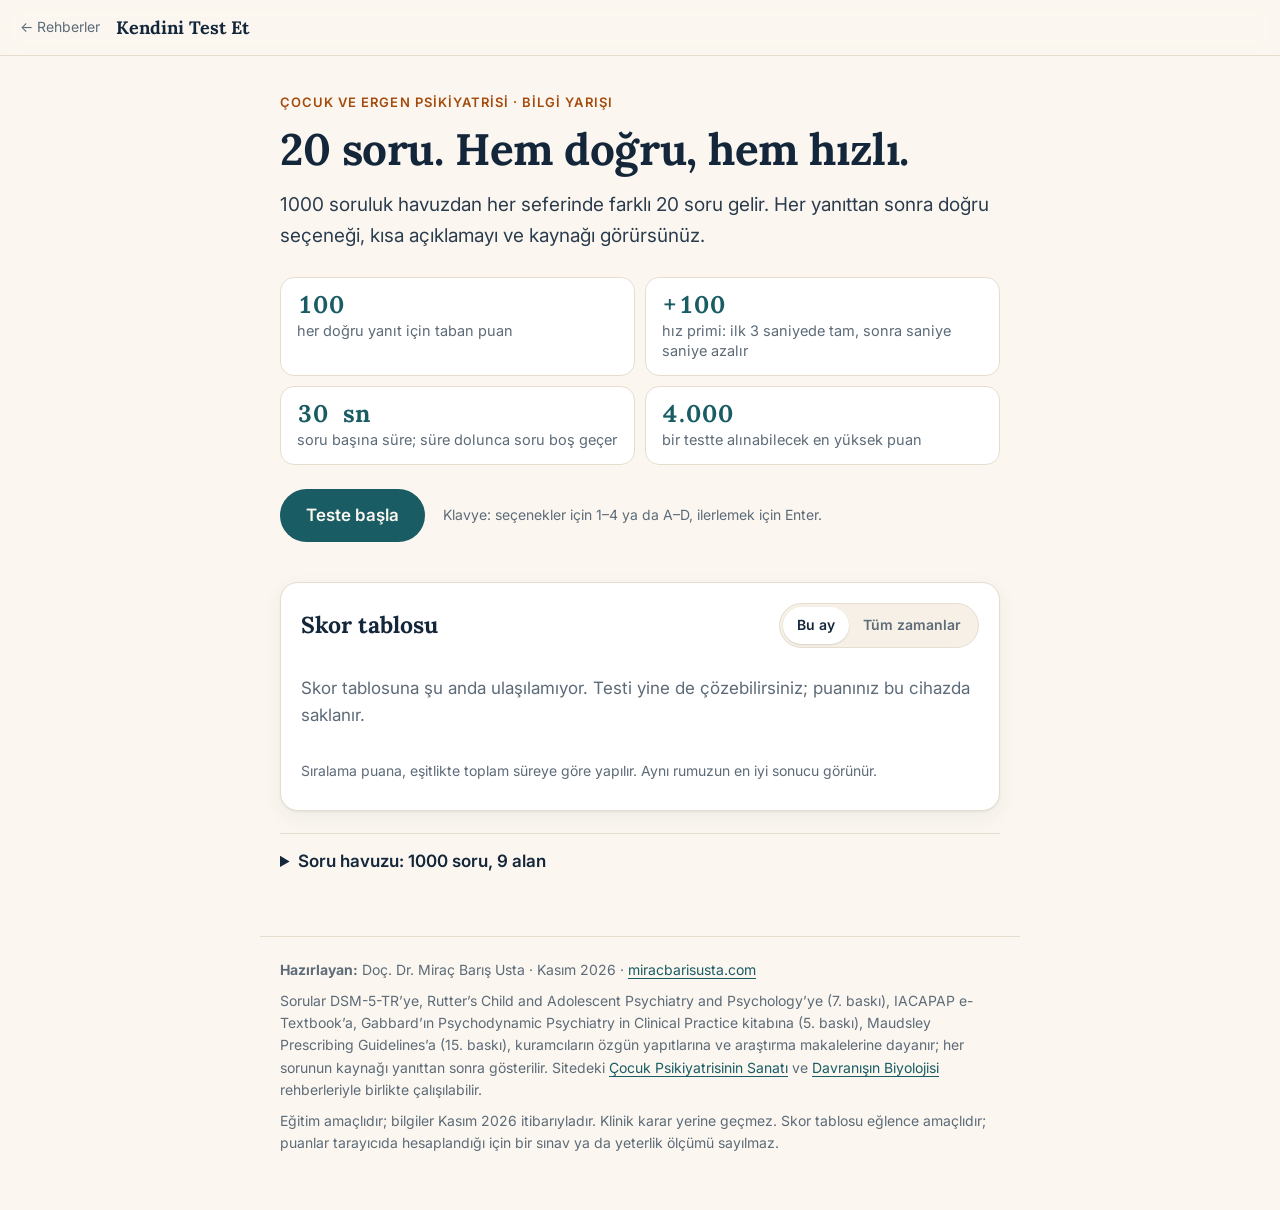
==== commit 12e33b08: "Soru havuzu 1000 soruya ulaştı Rutter 7. baskı, IACAPAP e-Textbook ve Gabbard 5. baskıdan 250 soru d" ====
--- a/index.html
+++ b/index.html
@@ -4,11 +4,11 @@
 <meta charset="utf-8">
 <meta name="viewport" content="width=device-width, initial-scale=1, viewport-fit=cover">
 <title>Kendini Test Et · Çocuk psikiyatrisi bilgi yarışı · Doç. Dr. Miraç Barış Usta</title>
-<meta name="description" content="Çocuk ve ergen psikiyatrisi ağırlıklı bilgi yarışı: 750 soruluk havuzdan her seferinde rastgele 20 soru, doğruluk ve hıza göre puan, yanıttan sonra açıklama ve kaynak, herkese açık skor tablosu.">
+<meta name="description" content="Çocuk ve ergen psikiyatrisi ağırlıklı bilgi yarışı: 1000 soruluk havuzdan her seferinde rastgele 20 soru, doğruluk ve hıza göre puan, yanıttan sonra açıklama ve kaynak, herkese açık skor tablosu.">
 <meta name="author" content="Miraç Barış Usta">
 <meta name="theme-color" content="#fbf7f0">
 <meta property="og:title" content="Kendini Test Et: çocuk psikiyatrisi bilgi yarışı">
-<meta property="og:description" content="Çocuk ve ergen psikiyatrisi ağırlıklı bilgi yarışı: 750 soruluk havuzdan her seferinde rastgele 20 soru, doğruluk ve hıza göre puan, yanıttan sonra açıklama ve kaynak, herkese açık skor tablosu.">
+<meta property="og:description" content="Çocuk ve ergen psikiyatrisi ağırlıklı bilgi yarışı: 1000 soruluk havuzdan her seferinde rastgele 20 soru, doğruluk ve hıza göre puan, yanıttan sonra açıklama ve kaynak, herkese açık skor tablosu.">
 <meta property="og:type" content="website">
 <meta property="og:url" content="https://miracbarisusta.com/kendini-test-et/">
 <link rel="canonical" href="https://miracbarisusta.com/kendini-test-et/">
@@ -29,7 +29,7 @@
 <section id="giris" class="ekran">
   <p class="ust-yazi">Çocuk ve ergen psikiyatrisi · bilgi yarışı</p>
   <h1>20 soru. Hem doğru, hem hızlı.</h1>
-  <p class="spot">750 soruluk havuzdan her seferinde farklı 20 soru gelir. Her yanıttan sonra doğru seçeneği,
+  <p class="spot">1000 soruluk havuzdan her seferinde farklı 20 soru gelir. Her yanıttan sonra doğru seçeneği,
   kısa açıklamayı ve kaynağı görürsünüz.</p>
   <ul class="kural">
     <li><b>100</b><span>her doğru yanıt için taban puan</span></li>
@@ -54,8 +54,8 @@
   </section>
 
   <details class="havuz">
-    <summary>Soru havuzu: 750 soru, 9 alan</summary>
-    <ul class="kat-liste"><li><span>Gelişim ve epidemiyoloji</span><b>38</b></li><li><span>Değerlendirme</span><b>73</b></li><li><span>Nörogelişim</span><b>117</b></li><li><span>Duygudurum ve intihar</span><b>68</b></li><li><span>Kaygı, OKB ve tik</span><b>57</b></li><li><span>Psikoz, travma, yeme, davranım</span><b>153</b></li><li><span>Psikofarmakoloji</span><b>82</b></li><li><span>Davranışın biyolojisi</span><b>84</b></li><li><span>Gelişim kuramları</span><b>78</b></li></ul>
+    <summary>Soru havuzu: 1000 soru, 9 alan</summary>
+    <ul class="kat-liste"><li><span>Gelişim ve epidemiyoloji</span><b>58</b></li><li><span>Değerlendirme</span><b>110</b></li><li><span>Nörogelişim</span><b>163</b></li><li><span>Duygudurum ve intihar</span><b>84</b></li><li><span>Kaygı, OKB ve tik</span><b>83</b></li><li><span>Psikoz, travma, yeme, davranım</span><b>236</b></li><li><span>Psikofarmakoloji</span><b>86</b></li><li><span>Davranışın biyolojisi</span><b>96</b></li><li><span>Gelişim kuramları</span><b>84</b></li></ul>
     <p class="kucuk">Her testte alanlardan belirli sayıda soru çekilir; daha önce gördüğünüz sorular, havuz tükenene dek yeniden gelmez.</p>
   </details>
 </section>
@@ -105,6 +105,6 @@
   <p>Eğitim amaçlıdır; bilgiler Kasım 2026 itibarıyladır. Klinik karar yerine geçmez. Skor tablosu eğlence amaçlıdır;
   puanlar tarayıcıda hesaplandığı için bir sınav ya da yeterlik ölçümü sayılmaz.</p>
 </footer>
-<script type="application/json" id="veri">{"kat":["Gelişim ve epidemiyoloji","Değerlendirme","Nörogelişim","Duygudurum ve intihar","Kaygı, OKB ve tik","Psikoz, travma, yeme, davranım","Psikofarmakoloji","Davranışın biyolojisi","Gelişim kuramları"],"dag":[2,3,3,2,2,3,1,3,1],"soru":[{"i":"q001","k":0,"s":"Yaşam boyu görülen ruhsal bozuklukların yarısı kaç yaşına kadar başlamış olur?","c":["14 yaş","6 yaş","21 yaş","30 yaş"],"a":"Yarısı 14, dörtte üçü 24 yaşına kadar başlar. Erişkin psikiyatrisinin hastası çoğu kez çocuklukta yola çıkmıştır.","r":[0]},{"i":"q002","k":0,"s":"Başlangıç yaşı meta-analizine göre ruhsal bozuklukların yaklaşık ne kadarı 18 yaşından önce başlar?","c":["Yaklaşık yarısı (%48)","Yaklaşık onda biri (%10)","Yaklaşık dörtte biri (%25)","Yaklaşık onda dokuzu (%90)"],"a":"14 yaşından önce %34,6, 18 yaşından önce %48,4, 25 yaşından önce %62,5. Başlangıcın zirvesi 14,5 yaş.","r":[1]},{"i":"q003","k":0,"s":"Dunedin kohortunda 26 yaşında ruhsal bozukluğu olanların ne kadarı 18 yaşından önce de bir tanının ölçütlerini karşılamıştı?","c":["Yaklaşık dörtte üçü","Yaklaşık onda biri","Yaklaşık üçte biri","Hemen hiçbiri"],"a":"%73,9'u 18, yarısı 15 yaşından önce ölçütleri karşılamıştı. Erişkin hastada çocukluk öyküsü ek bilgi sayılmaz, tanının parçasıdır.","r":[2]},{"i":"q004","k":0,"s":"Dünya genelinde çocuk ve ergenlerde ruhsal bozuklukların birleştirilmiş yaygınlığı yaklaşık kaçtır?","c":["%13","%3","%25","%40"],"a":"27 ülkeden 41 çalışmanın meta-analizinde %13,4. Her sınıfta üç ya da dört çocuk demektir.","r":[3]},{"i":"q005","k":0,"s":"Great Smoky Mountains kohortunda 21 yaşına kadar en az bir ruhsal bozukluğun ölçütlerini karşılayanların kümülatif oranı kaçtı?","c":["%61","%13","%25","%95"],"a":"Kesitsel yaygınlık %13 dolayındayken kümülatif oran %61,1'e çıkar. Tek bir fotoğraf, filmin tamamını göstermez.","r":[4]},{"i":"q006","k":0,"s":"Yaşam boyu beyin büyüme eğrilerine göre gri madde hacmi kaç yaşında zirve yapar?","c":["Yaklaşık 6 yaş","Doğumda","Yaklaşık 16 yaş","Yaklaşık 29 yaş"],"a":"Gri madde hacmi 5,9 yaşında, beyaz madde hacmi 28,7 yaşında zirveye ulaşır. Budama, büyümeden sonra gelir.","r":[5]},{"i":"q007","k":0,"s":"Küresel Hastalık Yükü 2019 verisinde 5–24 yaş arasında ruhsal bozukluk sıklığı en yüksek hangi dilimdedir?","c":["15–19 yaş","5–9 yaş","10–14 yaş","Dilimler arasında fark yok"],"a":"5–9 yaşta %6,8, 10–14'te %12,4, 15–19'da %14,0, 20–24'te %13,6.","r":[6]},{"i":"q008","k":0,"s":"Depresyonda kız-erkek farkı hangi yaşlarda belirir?","c":["13–15 yaş","3–5 yaş","7–9 yaş","20 yaşından sonra"],"a":"Çocuklukta oranlar benzerdir; fark 13–15 yaşta açılır ve 15–18 arasında büyür.","r":[7]},{"i":"q009","k":0,"s":"Moffitt'in gelişimsel sınıflamasında antisosyal davranışın iki yolu hangisidir?","c":["Ergenlikle sınırlı ve yaşam boyu süren","Tepkisel (reaktif) ve planlı (proaktif)","Sosyalleşmiş ve sosyalleşmemiş saldırgan","Açık (yüzleşen) ve örtük (gizli) davranış"],"a":"Yaşam boyu süren yol erken başlar ve nörogelişimsel risklerle ilişkilidir; ergenlikle sınırlı yol sık görülür ve çoğunlukla geçicidir.","r":[8]},{"i":"q010","k":0,"s":"Sınıfın en küçükleri olan çocuklarda DEHB tanısı için hangisi doğrudur?","c":["En büyüklere göre daha sık tanı alırlar","En büyüklere göre daha seyrek tanı alırlar","Doğum ayı tanı sıklığını hiç etkilemez","Fark yalnızca ergenlik döneminde görülür"],"a":"407.846 çocukta Ağustos doğumlularda tanı 10.000'de 85,1, Eylül doğumlularda 63,6. Olgunlaşmamışlık bozukluk sanılabilir; tanıdan önce doğum ayını sorun.","r":[9]},{"i":"q011","k":0,"s":"İngiltere'deki TRACK çalışmasında çocuk hizmetlerinden erişkin hizmetlerine geçenlerin ne kadarı en uygun biçimde geçiş yaptı?","c":["%5'ten azı","Yaklaşık %30'u","Yaklaşık %60'ı","%90'dan fazlası"],"a":"Hastalık 18'inde doğum günü kutlamaz; hizmetler kutlar.","r":[10]},{"i":"q012","k":0,"s":"546.458 erişkini kapsayan meta-analizde dört ya da daha fazla olumsuz çocukluk yaşantısı bildirenlerin oranı kaçtı?","c":["%16","%2","%40","%60"],"a":"%16,1 dört ve üzeri bildirdi; hiç bildirmeyenler %39,9. Yani erişkinlerin yaklaşık %60'ı en az bir olumsuz yaşantı taşıyor.","r":[11]},{"i":"q013","k":0,"s":"Okula başlayan çocuklarda, bilinen bir tıbbi neden olmadan görülen gelişimsel dil bozukluğunun sıklığı kaçtır?","c":["Yaklaşık %7,6","Yaklaşık %0,5","Yaklaşık %2","Yaklaşık %20"],"a":"Her sınıfta yaklaşık iki çocuk. Davranış ve okuma sorununda önce dili değerlendirin.","r":[12]},{"i":"q014","k":0,"s":"11 ülkede yürütülen çalışmaya göre bilişsel kapasite yaklaşık 16 yaşta erişkin düzeyine ulaşır. Psikososyal olgunluk ne zaman ulaşır?","c":["18 yaşından sonra","12 yaşında","14 yaşında","16 yaşında, bilişsel kapasiteyle birlikte"],"a":"Bilmek, durabilmek değildir. Sakin koşulda erişkin gibi düşünen ergen, yoğun duygu altında aynı kararı veremez.","r":[13]},{"i":"q015","k":0,"s":"Sürüş simülasyonunda ergenlerin risk alması hangi koşulda belirgin biçimde arttı?","c":["Arkadaşları odadayken","Yalnızken","Ebeveyni izlerken","Ödül kaldırıldığında"],"a":"Akranların varlığı ergende risk almayı artırdı; etki erişkinlerde zayıftı.","r":[14]},{"i":"q016","k":0,"s":"Ebeveyn desteği stres altındaki kortizol yanıtını hangi yaş grubunda tamponlar?","c":["Çocukta tamponlar, ergende etkisi kaybolur","Çocukta da ergende de aynı ölçüde tamponlar","Çocukta tamponlamaz, ergende tamponlar","Çocukta da ergende de hiç tamponlamaz"],"a":"Çocukta ebeveyni odaya alın. Ergende tampon akrana ve terapötik ilişkiye kayar.","r":[15]},{"i":"q017","k":0,"s":"Dört ve daha fazla olumsuz çocukluk yaşantısı, özgün ACE çalışmasında depresyon ve intihar girişimi riskinde nasıl bir artışla ilişkiliydi?","c":["4–12 kat","Artış yoktu","1,1–1,3 kat","50 kat ve üzeri"],"a":"Olumsuz yaşantıların sayısı arttıkça risk de basamak basamak artar.","r":[16]},{"i":"q018","k":1,"s":"Çocuğun sorunları hakkında farklı bilgi kaynaklarının (ebeveyn, öğretmen, çocuk) ortalama uyumu ne düzeydedir?","c":["Düşük (r ≈ 0,28)","Çok yüksek (r ≈ 0,90)","Yüksek (r ≈ 0,70)","Sıfıra eşit"],"a":"341 çalışmanın meta-analizinde ortalama r = 0,28. Uyumsuzluk gürültü değil, veridir: çocuk farklı ortamlarda farklı davranır.","r":[17]},{"i":"q019","k":1,"s":"Achenbach'ın klasik meta-analizinde en yüksek uyum hangi bilgi kaynakları arasındaydı?","c":["Benzer roldekiler (örneğin iki ebeveyn)","Ebeveyn ile çocuğun sınıf öğretmeni","Çocuğun kendisi ile ebeveynlerinden biri","Çocuğun kendisi ile sınıf öğretmeni"],"a":"Benzer rollerde r = 0,60, farklı rollerde 0,28, çocuğun kendi bildirimi ile başkalarınınki arasında 0,22.","r":[18]},{"i":"q020","k":1,"s":"Bir ergene intihar düşüncesini açıkça sormak için kanıt ne söyler?","c":["Düşünceyi artırmaz","Düşünceyi artırır, kaçınılmalıdır","Yalnızca ebeveyn yanındayken sorulmalıdır","Yalnızca ölçekle sorulmalıdır"],"a":"Literatür taraması, sormanın intihar düşüncesini başlatmadığını ya da artırmadığını gösterir. Sormak riski değil, sessizliği bozar.","r":[19]},{"i":"q021","k":1,"s":"Liselerde yürütülen randomize çalışmada intihar sorularını içeren tarama ne sonuç verdi?","c":["Sıkıntıyı ve intihar düşüncesini artırmadı","Sıkıntıyı belirgin ve kalıcı biçimde artırdı","İntihar düşüncesini yaklaşık iki katına çıkardı","Yalnızca riskli gençlerde düşünceyi artırdı"],"a":"Tarama güvenlidir; riskli gençlerde de sıkıntıyı artırmamıştır.","r":[20]},{"i":"q022","k":1,"s":"İntihar davranışını öngörmek için kullanılan risk ölçekleri hakkında meta-analizler ne söyler?","c":["“Yüksek risk” etiketi klinik karar için yeterince öngörücü değildir","“Yüksek risk” grubundakilerin çoğu bir yıl içinde girişimde bulunur","Ölçek puanı tek başına yatış ya da taburculuk kararı verdirebilir","“Düşük risk” puanı girişim olasılığını güvenle dışlamayı sağlar"],"a":"Pozitif öngörü değeri düşüktür: yüksek risk grubundakilerin çoğu girişimde bulunmaz. Ölçek görüşmenin yerini tutmaz.","r":[21,22]},{"i":"q023","k":1,"s":"Yaygınlığın %2 olduğu bir okulda duyarlılığı ve özgüllüğü %80 olan bir ölçek pozitif çıktı. Öğrencinin gerçekten hasta olma olasılığı kaçtır?","c":["Yaklaşık %8","%80","Yaklaşık %50","%98"],"a":"1.000 öğrencide 20 vakanın 16'sı, 980 sağlıklının 196'sı pozitif çıkar: 16/212 ≈ %7,5. Ön olasılığı bilmeden sonucu yorumlamayın.","r":[23,24]},{"i":"q024","k":1,"s":"9–12 yaş arasındaki çocuklarda psikotik belirti bildirme sıklığının ortancası kaçtır?","c":["%17","%0,1","%1","%60"],"a":"9–12 yaşta %17, 13–18 yaşta %7,5. Belirti sık, bozukluk nadir; ayrımı işlev ve eşlik eden belirtiler yapar.","r":[25]},{"i":"q025","k":1,"s":"Görüşmenin başında gizlilik güvencesi verilmesi ergenlerde neyi değiştirir?","c":["Hassas konuları anlatma ve yeniden gelme isteğini artırır","Hassas konuları anlatma isteğini belirgin biçimde azaltır","Ergenin anlattıklarını ve izlem isteğini değiştirmez","Yalnızca ebeveynin kaygısını ve denetimini artırır"],"a":"Randomize çalışmada gizlilik güvencesi alan ergenler daha fazla bilgi vermeye ve yeniden gelmeye istekliydi. Sınırları da baştan söyleyin.","r":[26]},{"i":"q026","k":1,"s":"Klinik yargı ile mekanik (istatistiksel) tahmini karşılaştıran meta-analizin sonucu nedir?","c":["Mekanik tahmin çoğu görevde eşit ya da üstündür","Klinik yargı hemen her görevde açıkça üstündür","İki yöntem de şans düzeyinden farklı değildir","Mekanik tahmin yalnızca cerrahide işe yarar"],"a":"Yapılandırılmış veri toplamak ve kuralı tutarlı uygulamak, deneyimli sezgiyi çoğu kez yakalar ya da geçer.","r":[27]},{"i":"q027","k":1,"s":"Geçen hafta izlediği dramatik bir vakanın etkisiyle sonraki hastada aynı tanıyı gereğinden olası görmek hangi düşünme hatasıdır?","c":["Ulaşılabilirlik kısayolu","Çapalama","Sonuç yanlılığı","Çerçeveleme etkisi"],"a":"Akla kolay gelen örnek, olasılık tahminini şişirir. Çapalama ise ilk bilgiye takılı kalmaktır.","r":[28]},{"i":"q028","k":1,"s":"Wason'ın 2-4-6 görevi klinisyene hangi eğilimi hatırlatır?","c":["Varsayımı doğrulayacak veriyi arama eğilimini","Olasılıkları olduğundan düşük kestirme eğilimini","En son duyulan bilgiyi daha iyi hatırlamayı","Kazançtan çok kayıptan kaçınma eğilimini"],"a":"Katılımcılar kuralı sınamak için hep kurala uyan örnekler denedi. İlk tanınızı çürütecek soruyu da sorun.","r":[29]},{"i":"q029","k":1,"s":"Güçler ve Güçlükler Anketi (SDQ) kaç madde ve kaç alt ölçekten oluşur?","c":["25 madde, 5 alt ölçek","10 madde, 2 alt ölçek","50 madde, 8 alt ölçek","113 madde, 8 alt ölçek"],"a":"Duygusal belirtiler, davranış sorunları, hiperaktivite, akran sorunları ve prososyal davranış. Tarar; tanıyı klinisyen koyar.","r":[30]},{"i":"q030","k":1,"s":"K-SADS-PL ne tür bir araçtır?","c":["Yarı yapılandırılmış tanı görüşmesi","Öğretmenin doldurduğu derecelendirme ölçeği","Projektif test","Bilgisayarlı dikkat testi"],"a":"Okul çağı çocukları için şimdiki ve yaşam boyu tanıları tarayan yarı yapılandırılmış görüşmedir; ebeveyn ve çocukla ayrı ayrı yapılır.","r":[31]},{"i":"q031","k":1,"s":"HiTOP ruhsal bozuklukları nasıl sınıflar?","c":["Birlikte görülen belirtilerden kurulan boyutlarla","Etiyolojiye dayanan kesin sınırlı kategorilerle","Yalnızca beyin görüntüleme bulgularına dayanarak","Yalnızca ilaç tedavisine verilen yanıta göre"],"a":"Kategoriler yerine iç içe boyutlar önerir: belirtiler, sendromlar, spektrumlar. Eş tanı bu modelde kural olarak beklenir.","r":[32]},{"i":"q032","k":1,"s":"SPIKES protokolü ne için kullanılır?","c":["Kötü haber verme görüşmesini yapılandırmak için","İntihar riskini sayısal olarak puanlamak için","İlaç yan etkilerini sistemli izlemek için","Aile terapisi seanslarını planlamak için"],"a":"Ortam, algı, davet, bilgi, duygu, özet ve plan. Önce ailenin ne bildiğini sorun, sonra anlatın.","r":[33]},{"i":"q033","k":1,"s":"Hastalar görüşmede verilen tıbbi bilginin ne kadarını hemen unutur?","c":["%40–80'ini","%1–5'ini","%10–15'ini","Hiçbirini"],"a":"Hatırlananın da yaklaşık yarısı yanlış hatırlanır. Az söyleyin, yazılı verin, geri anlattırın.","r":[34]},{"i":"q034","k":1,"s":"Otizm belirti ölçeklerinin puanlarını otizm dışında neler yükseltebilir?","c":["Davranış sorunları ve düşük bilişsel düzey","Yalnızca çocuğun cinsiyeti ve doğum sırası","Yalnızca ölçeğin doldurulduğu gün ve saat","Hiçbir etken; puanlar otizme özgüdür"],"a":"Ölçek puanı otizme özgü değildir. Tanıyı yalnızca ebeveyn anketine dayandırmayın.","r":[35]},{"i":"q035","k":1,"s":"Danimarka'da otizm tanılarındaki artışın büyük bölümünü ne açıkladı?","c":["Tanı ölçütleri ve kayıt uygulamalarındaki değişiklik","Çocukluk aşılarının takvimindeki değişiklikler","Ekran süresinin ve tablet kullanımının artması","Ortalama anne ve baba yaşının giderek düşmesi"],"a":"Tanı sayısındaki artış ile hastalık sıklığındaki artış aynı şey değildir.","r":[36]},{"i":"q036","k":1,"s":"MMR aşısı ile otizm ilişkisi hakkında ulusal kohort verileri ne gösterir?","c":["İlişki yok","Risk iki kat artıyor","Risk yalnızca erkeklerde artıyor","Risk yalnızca kardeşi otizmli olanlarda artıyor"],"a":"Danimarka kohortunda aşılananlarda risk artmadı; Japonya'da MMR bırakıldıktan sonra da otizm sıklığı azalmadı.","r":[37,38]},{"i":"q037","k":1,"s":"Ruhsal bozukluğu biyogenetik nedenlerle açıklamak damgalamayı nasıl etkiler?","c":["Suçlamayı azaltır, tehlikelilik algısını ve karamsarlığı artırır","Suçlamayı, tehlikelilik algısını ve karamsarlığı birlikte azaltır","Suçlamayı artırır, tehlikelilik algısını ve karamsarlığı azaltır","Damgalamanın hiçbir boyutunu ölçülebilir biçimde değiştirmez"],"a":"“Beyin hastalığı” açıklaması iki ucu keskin bir araçtır. Biyolojiyi anlatırken değişebilirliği de anlatın.","r":[39]},{"i":"q038","k":1,"s":"Çocuk ve ergen psikoterapisinde terapötik ittifak ile sonuç arasındaki ilişki nasıldır?","c":["Küçük ama tutarlı","Hiç yok","Çok güçlü (r ≈ 0,80)","Ters yönde"],"a":"Meta-analizlerde r yaklaşık 0,14–0,19. Çocukta ittifak çift taraflıdır: hem çocukla hem ebeveynle kurulur.","r":[40,41]},{"i":"q039","k":1,"s":"Depresyondaki anne tedaviyle remisyona girdiğinde çocuğunda ne gözlenir?","c":["Çocuğun tanı ve belirtileri azalır","Çocuğun tanı ve belirtileri artar","Çocuğun belirtilerinde değişiklik olmaz","Yalnızca çocuğun okul başarısı düşer"],"a":"STAR*D-Child: annesi remisyona girenlerde tanılar azaldı, depresyonu sürenlerde arttı. Bazen çocuğun tedavisi annenin reçetesinden geçer.","r":[42]},{"i":"q040","k":1,"s":"Sağlıklı erkek çocuklara dekstroamfetamin verildiğinde ne oldu?","c":["Hareketlilik azaldı, dikkat ve başarım arttı","Hareketlilik arttı, dikkat ve başarım azaldı","Hareketlilik ve dikkat ölçümleri değişmedi","Yalnızca DEHB'si olan çocuklar yanıt verdi"],"a":"Uyarıcıya yanıt tanıyı doğrulamaz: DEHB'si olmayan çocuk da yanıt verir.","r":[43]},{"i":"q041","k":1,"s":"Kolaylaştırılmış iletişimde yazılan iletilerin gerçek yazarı kimdir?","c":["Kolaylaştırıcı","Otizmli birey","İkisi eşit ölçüde","Kullanılan yazılım"],"a":"Kontrollü çalışmalar iletilerin kolaylaştırıcıdan geldiğini gösterdi. Yöntem kanıta dayalı değildir.","r":[44]},{"i":"q042","k":2,"s":"DSM-5-TR'ye göre DEHB tanısı için belirtilerin birkaçı kaç yaşından önce var olmalıdır?","c":["12 yaş","3 yaş","7 yaş","18 yaş"],"a":"DSM-IV'teki 7 yaş sınırı DSM-5'te 12'ye çıkarıldı. Belirtiler ayrıca en az iki ortamda görülmelidir.","r":[45]},{"i":"q043","k":2,"s":"DSM-5-TR'ye göre 17 yaş ve üzerindeki bir kişide DEHB tanısı için her belirti alanında en az kaç belirti gerekir?","c":["5","3","6","9"],"a":"Çocuklarda altı, 17 yaş ve üzerinde beş belirti aranır.","r":[45]},{"i":"q044","k":2,"s":"İzlem çalışmalarının meta-analizine göre çocuklukta DEHB tanısı alanların ne kadarı 25 yaşında tanı ölçütlerinin tamamını karşılar?","c":["Yaklaşık %15","Yaklaşık %1","Yaklaşık %50","Yaklaşık %90"],"a":"Tam ölçüt %15 dolayında; kısmi remisyon da sayılırsa yaklaşık %65'inde belirtiler sürer. Hiperaktivite kaybolmaz, içeri taşınır.","r":[46]},{"i":"q045","k":2,"s":"Ağ meta-analizine göre DEHB'de kısa dönem etkililik ve tolere edilebilirlik birlikte gözetildiğinde ilk seçenek hangisidir?","c":["Çocuk ve ergende metilfenidat, erişkinde amfetaminler","Çocuk ve ergende amfetaminler, erişkinde metilfenidat","Çocuk ve ergende atomoksetin, erişkinde metilfenidat","Çocuk, ergen ve erişkinde ilk seçenek olarak bupropiyon"],"a":"133 çift kör randomize çalışmanın sonucu. Kanıt yaşla birlikte göç etmez; ilk seçenek yaşa göre değişir.","r":[47]},{"i":"q046","k":2,"s":"DEHB'li çocuklarda kortikal olgunlaşma için hangisi doğrudur?","c":["Yaklaşık üç yıl gecikir; en çok prefrontal bölgelerde","Yaklaşık üç yıl erken tamamlanır; en çok motor kortekste","Tipik gelişen çocuklarla aynı yaşta tamamlanır","Ergenlikte durur ve erişkinlikte hiç tamamlanmaz"],"a":"Sıra aynı, takvim geç. Bulgu grup düzeyindedir; tek bir çocukta tanı koydurmaz.","r":[48]},{"i":"q047","k":2,"s":"İkiz çalışmaları DEHB'nin doğası hakkında ne düşündürür?","c":["Toplumda sürekli dağılan bir özelliğin uç noktasıdır","Var ya da yok biçiminde, keskin sınırlı bir hastalıktır","Tek bir genin mutasyonuyla ortaya çıkan bir bozukluktur","Kalıtımla ilişkisi olmayan, tümüyle çevresel bir durumdur"],"a":"Kan basıncı gibi: eşik bir karar noktasıdır, doğa yasası değil.","r":[49]},{"i":"q048","k":2,"s":"Uyarıcı tedavisi ile sonraki madde kullanımı arasındaki ilişki için kanıt ne söyler?","c":["Tedavi sonraki madde kullanım riskini artırmaz","Tedavi sonraki madde kullanım riskini iki katına çıkarır","Tedavi yalnızca kızlarda riski belirgin artırır","Bu soruyu inceleyen karşılaştırmalı veri yoktur"],"a":"Meta-analizde tedavi riski artırmadı; kayıt çalışmasında ilaç kullanılan dönemlerde maddeyle ilişkili olaylar daha azdı.","r":[50,51]},{"i":"q049","k":2,"s":"İsveç kayıt çalışmasına göre DEHB ilaçlarının uzun süreli kullanımı ile kardiyovasküler hastalık riski arasındaki ilişki nasıldır?","c":["Kullanım süresi uzadıkça risk artar; en çok hipertansiyonda","Kullanım süresi uzadıkça risk azalır; en çok aritmide","Kullanım süresi ile risk arasında hiçbir ilişki yoktur","Risk yalnızca tedavinin ilk ayında geçici olarak artar"],"a":"Uzun süreli tedavide kan basıncı ve nabız izlemi her kontrolde yapılmalıdır.","r":[52]},{"i":"q050","k":2,"s":"2025 ağ meta-analizine göre DEHB ilaçlarının çocuk ve ergende hemodinamik etkisi için hangisi doğrudur?","c":["Metilfenidat sistolik basıncı yaklaşık 2 mm Hg, atomoksetin nabzı dakikada yaklaşık 6 artırır","Metilfenidat sistolik basıncı yaklaşık 20 mm Hg, atomoksetin nabzı dakikada yaklaşık 30 artırır","Metilfenidat kan basıncını artırır, atomoksetin ise nabzı ve kan basıncını değiştirmez","İki ilaç da kan basıncını ve nabzı ölçülebilir biçimde değiştirmez"],"a":"Uyarıcılar atomoksetinden daha fazla artış yapmadı. “Uyarıcı değil, güvenli” varsayımı ölçümü atlatmamalı.","r":[53]},{"i":"q051","k":2,"s":"Otizmde erkek-kız oranı, toplum taramalarını temel alan meta-analizde kaçtır?","c":["Yaklaşık 3:1","1:1","Yaklaşık 10:1","1:3"],"a":"Klasik 4:1 oranı kızlardaki tanı eksikliğini yansıtır; aktif tarama yapan çalışmalarda oran 3:1'e yaklaşır.","r":[54]},{"i":"q052","k":2,"s":"Beş ülkeyi kapsayan kohortta otizmin kalıtılabilirliği yaklaşık kaç bulundu?","c":["%80","%10","%35","%100"],"a":"Yüksek kalıtılabilirlik “değişmez” demek değildir; bir nüfusun, bir yerin ve bir zamanın fotoğrafıdır.","r":[55,56]},{"i":"q053","k":2,"s":"Otizmli küçük çocuklarda müdahale miktarı ile etki arasındaki ilişkiyi inceleyen 144 çalışmalık meta-analiz ne buldu?","c":["Miktar ile etki arasında anlamlı pozitif ilişki yok","Müdahale saati arttıkça etki doğrusal olarak artıyor","Yalnızca haftada 40 saatlik programlar etkili","Müdahale saati arttıkça etki giderek azalıyor"],"a":"“Ne kadar çok, o kadar iyi” varsayımı kanıtla desteklenmiyor. Aileye saat değil, nitelik ve uyum önerin.","r":[57]},{"i":"q054","k":2,"s":"Otizmli 290 çocuk ve ergende 24 hafta burun içi oksitosin verilen randomize çalışmanın sonucu neydi?","c":["Sosyal işlevde plasebodan farksızdı","Sosyal işlevi belirgin düzeltti","Yalnızca kızlarda etkiliydi","Ciddi yan etki nedeniyle durduruldu"],"a":"“Bağlanma hormonu” anlatısı klinikte karşılık bulmadı.","r":[58]},{"i":"q055","k":2,"s":"Açıklanamayan gelişimsel gecikme, zihinsel yetersizlik ya da otizmde tanı verimi en yüksek genetik tetkik hangisidir?","c":["Ekzom dizileme (yaklaşık %36)","Kromozomal mikrodizin (yaklaşık %80)","Ticari DEHB gen paneli","Poligenik risk skoru"],"a":"Mikrodizinin verimi %15–20 dolayındadır. Sonuç izlemi ve aile danışmanlığını değiştirir.","r":[59]},{"i":"q056","k":2,"s":"DSM-5-TR'de otizm spektrum bozukluğunun çekirdek belirtileri kaç alanda toplanır?","c":["İki: toplumsal iletişim ile sınırlı, yineleyici davranışlar","Üç: toplumsal etkileşim, iletişim, yineleyici davranışlar","Bir: toplumsal iletişim","Dört: dil, oyun, motor, duyusal"],"a":"DSM-IV'ün üçlüsü ikiye indi; duyusal aşırı ya da az duyarlılık yineleyici davranış alanına eklendi.","r":[45]},{"i":"q057","k":2,"s":"DSM-5-TR'de zihinsel yetersizliğin şiddet düzeyi neye göre belirlenir?","c":["Uyumsal işlevselliğe","Yalnızca IQ puanına","Başlangıç yaşına","Eşlik eden tıbbi tanıya"],"a":"Gereken desteği IQ değil, uyumsal işlevsellik belirler: kavramsal, sosyal ve pratik alan.","r":[45]},{"i":"q058","k":2,"s":"Erişkin otizminde “kayıp kuşak” deyimi kimi anlatır?","c":["Çocuklukta tanı almamış, erişkinlikte fark edilenleri","Çocuklukta yanlışlıkla otizm tanısı almış olanları","Yoğun eğitimle tanı ölçütlerinin dışına çıkanları","Çocukluğunu kurum bakımında geçirmiş olanları"],"a":"Özellikle kadınlar ve bilişsel düzeyi yüksek olanlar gözden kaçar; çoğu önce başka tanılar alır.","r":[60]},{"i":"q059","k":2,"s":"Bükreş Erken Müdahale Projesi'nde koruyucu aileye yerleştirmenin bağlanmaya yararı en çok hangi koşulda görüldü?","c":["24 aydan önce yerleşenlerde","6 yaşından sonra yerleşenlerde","Yerleşme yaşının önemi yoktu","Yalnızca erkek çocuklarda"],"a":"Gecikme, doz kaybıdır. Kazanç 16–18 yaşta da sürüyordu.","r":[61]},{"i":"q060","k":2,"s":"DSM-5-TR'ye göre işeme bozukluğu (enürezis) tanısı için çocuk en az kaç yaşında olmalıdır?","c":["5 yaş","2 yaş","3 yaş","7 yaş"],"a":"Dışkılama bozukluğunda (enkoprezis) sınır 4 yaştır. İkisinde de ölçüt takvim yaşı ya da eşdeğer gelişim düzeyidir.","r":[45]},{"i":"q061","k":2,"s":"DSM-5-TR'ye göre özgül öğrenme bozukluğu tanısı için güçlükler, hedefe yönelik müdahaleye karşın en az ne kadar sürmüş olmalıdır?","c":["6 ay","2 hafta","1 ay","2 yıl"],"a":"Tanı, yeterli öğretim ve müdahaleye karşın süren güçlüğü arar; öğretim eksikliği tek başına tanı koydurmaz.","r":[45]},{"i":"q062","k":3,"s":"DSM-5-TR'ye göre çocuk ve ergenlerde majör depresyonda çökkün duygudurumun yerini hangisi tutabilir?","c":["İrritabl duygudurum","Öforik duygudurum","Dikkat dağınıklığı","Uyku ihtiyacında azalma"],"a":"Kapı çarpan 15 yaşındaki ergen terbiyesizlik etmiyor olabilir; irritabilite de bir depresyon dilidir.","r":[45]},{"i":"q063","k":3,"s":"DSM-5-TR'ye göre süregiden depresif bozukluk (distimi) tanısı için çocuk ve ergenlerde en az ne kadar süre gerekir?","c":["1 yıl","2 hafta","6 ay","2 yıl"],"a":"Erişkinde iki yıl, çocuk ve ergende bir yıl. Çocukta duygudurum irritabl de olabilir.","r":[45]},{"i":"q064","k":3,"s":"DSM-5-TR'ye göre yıkıcı duygudurumu düzenleyememe bozukluğu tanısı hangi yaş aralığında ilk kez konabilir?","c":["6–18 yaş","0–3 yaş","3–6 yaş","18 yaşından sonra"],"a":"Tanı 6 yaşından önce ve 18 yaşından sonra ilk kez konmaz; belirtiler 10 yaşından önce başlamış ve en az 12 aydır sürüyor olmalıdır.","r":[45]},{"i":"q065","k":3,"s":"Süreğen irritabilite ile maniyi ayırmada en belirleyici özellik hangisidir?","c":["Maninin epizodik olması: olağan hâlden belirgin bir kopuş","Manide irritabilitenin hiçbir zaman görülmemesi","Süreğen irritabilitenin yalnızca ev ortamında görülmesi","Maninin on sekiz yaşından önce hiç görülmemesi"],"a":"Fırtınaya değil, epizoda bakın. DSM-5-TR manik epizod için en az bir hafta, hipomani için en az dört gün arar.","r":[45]},{"i":"q066","k":3,"s":"TADS çalışmasında ergen depresyonunda 12. haftada en yüksek yanıt hangi kolda görüldü?","c":["Fluoksetin ile BDT birlikte (%71)","Yalnızca bilişsel davranışçı terapi (%43)","Yalnızca fluoksetin (%61)","Plasebo ile klinik izlem (%35)"],"a":"Birlikte %71, fluoksetin %60,6, BDT %43,2, plasebo %34,8.","r":[62]},{"i":"q067","k":3,"s":"Çocuk ve ergen majör depresyonunda 14 antidepresanı karşılaştıran ağ meta-analizinde plasebodan üstün bulunan tek ilaç hangisiydi?","c":["Fluoksetin","Paroksetin","Venlafaksin","İmipramin"],"a":"Erişkinde 21 antidepresanın 21'i de plaseboyu geçerken çocukta yalnızca fluoksetin geçti.","r":[63,64]},{"i":"q068","k":3,"s":"Trisiklik antidepresanlar çocuk ve ergen depresyonunda ne kadar etkilidir?","c":["Çocukta etkisiz, ergende küçük bir etki","Çocukta da ergende de ilk seçenek tedavi","Çocukta etkili, ergende ise etkisiz","Çocukta ve ergende SSRI'lardan üstün"],"a":"Cochrane derlemesinin sonucu. Erişkinde işe yarayan çocukta yaramayabilir.","r":[65]},{"i":"q069","k":3,"s":"FDA'nın pediatrik antidepresan çalışmalarını birleştiren analizinde intihar düşüncesi ve davranışı bildirimi ilaç ve plasebo kollarında nasıldı?","c":["İlaç kolunda yaklaşık %4, plaseboda %2","İlaç kolunda yaklaşık %40, plaseboda %2","İlaç ve plasebo kollarında eşit (%2)","İlaç kolunda %1, plaseboda yaklaşık %4"],"a":"Göreli risk 1,95; çalışmaların hiçbirinde tamamlanmış intihar yoktu. Kutu uyarısı bu analize dayanır.","r":[66]},{"i":"q070","k":3,"s":"Pediatrik antidepresan çalışmalarının meta-analizinde yarar ve zarar dengesi nasıldı?","c":["Yarar için NNT 3–10, intihar düşüncesi için NNH 143","Yarar için NNT 143, intihar düşüncesi için NNH 3–10","Yarar ve zarar için gereken hasta sayıları eşitti","Yarar yalnızca OKB çalışmalarında gösterilebildi"],"a":"NNT anksiyetede 3, OKB'de 6, depresyonda 10; intihar düşüncesi ya da girişimi için NNH 143.","r":[67]},{"i":"q071","k":3,"s":"Antidepresan çalışmalarında intihar düşüncesi ve davranışı riski yaşla nasıl değişir?","c":["25 yaş altında artar, 65 yaş üzerinde azalır","25 yaş altında azalır, 65 yaş üzerinde artar","Her yaş grubunda aynı ölçüde artar","Her yaş grubunda aynı ölçüde azalır"],"a":"Risk yaşla birlikte eğim çizer: gençte dikkatli izlem, yaşlıda koruyucu etki.","r":[68]},{"i":"q072","k":3,"s":"FDA'nın antidepresan uyarılarından sonraki yıllarda ABD'de çocuk ve ergenlerde ne gözlendi?","c":["Depresyon tanısı ve tedavisi azaldı","Antidepresan reçeteleri arttı","Psikoterapi belirgin biçimde arttı","Hiçbir değişiklik olmadı"],"a":"Tanı ve reçete azaldı, yerini başka bir tedavi doldurmadı. Uyarının da yan etkisi olur.","r":[69]},{"i":"q073","k":3,"s":"ABD'de 1994–2003 arasında gençlerde bipolar bozukluk tanısıyla yapılan ayaktan başvurular nasıl değişti?","c":["Yaklaşık 40 kat arttı","Yarıya indi","Değişmedi","Yaklaşık iki kat arttı"],"a":"100.000'de 25'ten 1.003'e. Bu artış, süreğen irritabilitenin ayrı bir tanıyla (YDDB) tanımlanmasının arka planıdır.","r":[70]},{"i":"q074","k":3,"s":"Ani ebeveyn kaybı yaşayan gençlerde yeni başlayan depresyon en çok hangi grupta görüldü?","c":["Kaybı 12 yaş ve altında yaşayanlarda","Kaybı 18 yaşından sonra yaşayanlarda","Kayıptan beş yıl sonra","Gruplar arasında fark yoktu"],"a":"Risk ilk iki yılda tepe yapar. Yası izlemek, yasın bitmesini beklemek değildir.","r":[71]},{"i":"q075","k":3,"s":"DSM-5-TR'ye göre uzamış yas bozukluğu tanısı için çocuk ve ergenlerde ölümün üzerinden en az ne kadar süre geçmiş olmalıdır?","c":["6 ay","2 hafta","2 ay","12 ay"],"a":"Erişkinde 12 ay, çocuk ve ergende 6 ay. Tanı bir yakının ölümünü gerektirir.","r":[45,72]},{"i":"q076","k":3,"s":"ABCD kohortunda aşağıdakilerden hangisi intihar davranışıyla ilişkiliydi?","c":["Sosyal medyada artan bağımlı kullanım örüntüsü","Başlangıçta ölçülen toplam günlük ekran süresi","Hiç video oyunu oynamamak ya da çok az oynamak","Akıllı telefona on yaşından sonra sahip olmak"],"a":"Artan bağımlı sosyal medya kullanımında risk oranı 2,14; toplam ekran süresi ilişkili değildi. Süreyi değil, örüntüyü sorun.","r":[73]},{"i":"q077","k":3,"s":"Egzersiz ve depresyon ağ meta-analizinin sonucu hangisidir?","c":["Yürüyüş ya da koşu, yoga ve kuvvet antrenmanı orta düzeyde etkili","Egzersiz türlerinin hiçbiri bekleme listesinden daha etkili değil","Yalnızca yoga etkili; yürüyüş ve kuvvet antrenmanı etkisiz","Yalnızca düşük yoğunluklu egzersiz etkili; yoğunluk arttıkça etki azalıyor"],"a":"Etki yoğunlukla artıyor. Kanıtın güveni ise düşük ya da çok düşük.","r":[74]},{"i":"q078","k":3,"s":"İkiz çalışmalarının meta-analizine göre majör depresyonun kalıtılabilirliği kaçtır?","c":["Yaklaşık %37","Yaklaşık %5","Yaklaşık %80","%100"],"a":"Otizm ve DEHB'ye göre belirgin biçimde düşük; çevrenin payı büyük.","r":[75]},{"i":"q079","k":3,"s":"Büyük ergen örneklemlerinde dijital teknoloji kullanımı, iyilik hâlindeki farkların en çok ne kadarını açıkladı?","c":["%0,4","%10","%25","%50"],"a":"İlişki var ama çok küçük. Ekranı tek başına suçlamak, asıl etkenleri gözden kaçırır.","r":[76]},{"i":"q080","k":4,"s":"CAMS çalışmasında 7–17 yaş arası kaygı bozukluklarında 12. haftada en yüksek yanıt hangi koldaydı?","c":["Sertralin ile BDT birlikte (%81)","Yalnızca sertralin (%55)","Yalnızca bilişsel davranışçı terapi (%60)","Plasebo ile klinik izlem (%24)"],"a":"Birlikte %80,7, BDT %59,7, sertralin %54,9, plasebo %23,7.","r":[77]},{"i":"q081","k":4,"s":"Pediatrik antidepresan çalışmalarında tedavi için gereken hasta sayısı (NNT) en düşük hangi endikasyondaydı?","c":["Kaygı bozuklukları (3)","Majör depresyon (10)","OKB (6)","Üçünde de aynıydı"],"a":"SSRI'ların çocukta en güçlü olduğu alan depresyon değil, kaygıdır.","r":[67]},{"i":"q082","k":4,"s":"DSM-5-TR'ye göre ayrılık kaygısı bozukluğu tanısı için belirtiler çocuk ve ergenlerde en az ne kadar sürmelidir?","c":["4 hafta","3 gün","6 ay","1 yıl"],"a":"Çocuk ve ergende dört hafta, erişkinde genellikle altı ay ve üzeri.","r":[45]},{"i":"q083","k":4,"s":"DSM-5-TR'ye göre seçici konuşmazlık tanısı için süre ölçütü hangisidir?","c":["En az 1 ay; okulun ilk ayı sayılmaz","En az 1 hafta; okulun ilk haftası sayılmaz","En az 6 ay; yaz tatili dönemi sayılmaz","En az 1 yıl; okul öncesi dönem sayılmaz"],"a":"Konuşmama bilgi ya da dil eksikliğiyle açıklanmamalı; çocuk başka ortamlarda konuşur.","r":[45]},{"i":"q084","k":4,"s":"DSM-5-TR'ye göre Tourette bozukluğu tanısı için hangisi gerekir?","c":["Birden çok motor ve en az bir vokal tik; bir yıldan uzun süre","Yalnızca motor tikler; en az dört hafta boyunca her gün","En az bir motor tik ve koprolali; altı aydan uzun süre","Birden çok vokal tik; motor tik olmaksızın iki yıldan uzun süre"],"a":"Motor ve vokal tiklerin aynı anda bulunması gerekmez; tikler sıklıkça dalgalanabilir.","r":[45]},{"i":"q085","k":4,"s":"DSM-5-TR'ye göre yaygın anksiyete bozukluğunda çocuklar için eşlik eden belirtilerden kaçı yeterlidir?","c":["1","3","4","6"],"a":"Erişkinde altı belirtiden üçü, çocukta biri yeterlidir.","r":[45]},{"i":"q086","k":4,"s":"DSM-5-TR, OKB tanısında hangi belirleyiciyi tanımlar?","c":["Tikle ilişkili","Mevsimsel gidişli","Hızlı döngülü","Geç başlangıçlı"],"a":"Şimdiki ya da geçmiş tik bozukluğu öyküsü varsa belirtilir. İçgörü düzeyi de ayrıca kodlanır.","r":[45]},{"i":"q087","k":4,"s":"PANDAS tanımı hangi klinik tabloyu anlatır?","c":["Streptokok enfeksiyonuyla ilişkili, ani başlayan tik ve obsesyonlar","Kafa travmasından sonra yavaş yavaş gelişen dikkat sorunları","Uyarıcı ilaç başlandıktan sonra ortaya çıkan psikotik belirtiler","Yenidoğan döneminde görülen ve kendiliğinden geçen tikler"],"a":"Swedo ve arkadaşları 1998'de ilk 50 olguyu tanımladı. Ani başlangıç ve epizodik gidiş ayırt edicidir.","r":[78]},{"i":"q088","k":4,"s":"Ani başlayan, karmaşık ve gösterişli tikleri olan 15 yaşındaki bir kızda hangi öykü özellikle alınmalıdır?","c":["Sosyal medyada tik videoları izleme","Son aylardaki kafein tüketimi","Doğum ağırlığı ve gebelik haftası","Yakın zamanda geçirilen diş tedavisi"],"a":"“TikTok tikleri”nde kol hareketleri ve koprolali baskındır; tablo işlevsel tiklerle uyumludur.","r":[79]},{"i":"q089","k":4,"s":"Maymunlar videodaki yılandan korkmayı öğrendi, çiçekten korkmayı öğrenmedi. Bu bulgu hangi ilkeyi gösterir?","c":["Bazı korkular için biyolojik hazırlık vardır","Korkuların tümü doğuştandır, öğrenilmez","Her korku eşit kolaylıkla öğrenilir","Gözlem yoluyla korku öğrenilemez"],"a":"Beyin bazı derslere hazırdır: küçük çocuklar da yılanı çiçekten hızlı bulur.","r":[80,81]},{"i":"q090","k":4,"s":"DSM-5-TR'ye göre özgül fobide çocuklar korkuyu nasıl ifade edebilir?","c":["Ağlama, öfke nöbeti, donakalma ya da sarılma ile","Yalnızca korkusunu sözcüklerle anlatarak","Yalnızca korkulan durumdan kaçınarak","Yalnızca karın ve baş ağrısı yakınmasıyla"],"a":"Çocuk “korkuyorum” demeyebilir; davranışı söyler. Süre ölçütü altı ay ya da daha uzundur.","r":[45]},{"i":"q091","k":5,"s":"Psikoz için klinik yüksek risk taşıyan gençlerde üç yıl içinde psikoza geçiş oranı yaklaşık kaçtır?","c":["%25","%2","%60","%90"],"a":"Bir yılda %15, iki yılda %19, üç yılda %25. Çoğu geçiş yapmaz; aileye söylenecek ilk cümle budur.","r":[82]},{"i":"q092","k":5,"s":"Ontario kohortunda kenevir kullanımı ile psikotik bozukluk arasındaki ilişki yaşa göre nasıldı?","c":["Ergenlikte güçlü, genç erişkinlikte anlamlı değil","Ergenlikte de genç erişkinlikte de aynı güçte","Ergenlikte anlamlı değil, genç erişkinlikte güçlü","Ergenlikte de genç erişkinlikte de anlamlı değil"],"a":"Ergenlikte düzeltilmiş tehlike oranı 11,2, genç erişkinlikte 1,3. Aynı madde, farklı beyin.","r":[83]},{"i":"q093","k":5,"s":"Anti-NMDA reseptör ensefalitinin ilk 100 hastalık serisinde başvuru nasıl olmuştu?","c":["Tamamı psikiyatrik ya da bellek belirtisiyle başvurdu","Çoğu yalnızca nöbet ve bilinç kaybıyla başvurdu","Psikiyatrik belirti hastaların azında görüldü","Tamamı ilk başvuruda koma tablosundaydı"],"a":"İlk kapı çoğu kez psikiyatridir. Ani başlangıç, hareket bozukluğu, nöbet ve otonom bulgu varsa antikor isteyin.","r":[84]},{"i":"q094","k":5,"s":"Anti-NMDA reseptör ensefalitinde 577 hastalık seride iyi sonucu ne yordadı?","c":["Tedaviye erken başlanması","Hastanın ileri yaşta olması","Hastanın erkek olması","Tedavisiz izlenmesi"],"a":"İlk basamak tedavi alanların %53'ü dört haftada düzeldi; 24. ayda izlenenlerin %81'i iyi sonuca ulaştı.","r":[85]},{"i":"q095","k":5,"s":"Şizofrenide dopamin bozukluğunun yeri konusunda görüntüleme çalışmaları neyi gösterir?","c":["Striatumda artmış dopamin sentez kapasitesi","Frontal kortekste artmış dopamin reseptör sayısı","Serebellumda azalmış dopamin taşıyıcısı","Dopamin sisteminde ölçülebilir bir fark yok"],"a":"Sorun reseptör sayısından çok presinaptik sentezdedir.","r":[86]},{"i":"q096","k":5,"s":"Şizofreninin MHC bölgesindeki genetik sinyalinin bir bölümü 2016'da hangi gene bağlandı?","c":["Sinaps budamasında rol oynayan kompleman C4","Antipsikotiklerin bağlandığı dopamin D2 reseptörü","Serotonin taşıyıcısını kodlayan SLC6A4","Beyin kaynaklı nörotrofik etken (BDNF)"],"a":"Bulgu, ergenlikte aşırı sinaps budaması varsayımına biyolojik bir dayanak sundu.","r":[87]},{"i":"q097","k":5,"s":"Ksanomelin-trospiyumun 52 haftalık uzatma çalışmasında hangisi gözlendi?","c":["Kilo ve prolaktin artmadı; katılanların beşte biri tamamladı","Kilo belirgin arttı; katılanların tamamına yakını tamamladı","Prolaktin iki katına çıktı; katılanların yarısı tamamladı","Ekstrapiramidal belirtiler sıktı; katılanların çoğu tamamladı"],"a":"Dopamin reseptörünü bloke etmeyen ilk antipsikotik sınıfı. Tamamlama oranı %21,8; uzun dönem verisi bu sınırla okunmalı.","r":[88]},{"i":"q098","k":5,"s":"Daha önce antipsikotik kullanmamış gençlerde olanzapinle yaklaşık 11 haftada ortalama kilo artışı ne kadardı?","c":["8,5 kg","0,5 kg","2 kg","20 kg"],"a":"İlk kez antipsikotik alan genç, kilo artışına en açık hastadır. Başlangıç ölçümleri olmadan reçete yazmayın.","r":[89]},{"i":"q099","k":5,"s":"Antipsikotik başlanan çocuk ve gençlerde tip 2 diyabet riski için kayıt verisi ne gösterir?","c":["Risk belirgin biçimde artar","Risk azalır","Risk değişmez","Risk yalnızca 40 yaşından sonra artar"],"a":"Artış ilk yıl içinde belirir ve kümülatif dozla yükselir. Glukoz ve lipit izlemi tedavinin parçasıdır.","r":[90]},{"i":"q100","k":5,"s":"DSM-5-TR'ye göre şizofreni tanısı için bozukluğun süregiden belirtileri en az ne kadar sürmelidir?","c":["6 ay","1 hafta","1 ay","2 yıl"],"a":"Bir aydan kısa ise kısa psikotik bozukluk, bir ile altı ay arasında ise şizofreniform bozukluk.","r":[45]},{"i":"q101","k":5,"s":"Ergen anoreksiya nervozasında aile temelli tedavi, ergen odaklı bireysel terapiyle karşılaştırıldığında 12. ay izleminde tam remisyon oranları nasıldı?","c":["%49'a karşı %23","%10'a karşı %60","İkisinde de %90","İkisinde de %5"],"a":"Tedavi sonunda fark anlamlı değildi; izlemde aile temelli tedavi öne geçti. Ergende yeme bozukluğunun ekibi ailedir.","r":[91]},{"i":"q102","k":5,"s":"DSM-5 ile anoreksiya nervoza ölçütlerinden hangisi çıkarıldı?","c":["Amenore","Kilo alma korkusu","Beden algısında bozulma","Enerji alımının kısıtlanması"],"a":"Erkeklerde, ergenlik öncesinde ve hormon kullananlarda uygulanamadığı için kaldırıldı.","r":[45]},{"i":"q103","k":5,"s":"DSM-5-TR travma sonrası stres bozukluğu için hangi yaş grubuna ayrı ölçüt seti tanımlar?","c":["6 yaş ve altı","12 yaş ve altı","13–17 yaş","65 yaş ve üzeri"],"a":"Küçük çocukta yeniden yaşantılama oyunda görülebilir; kaçınma ve olumsuz biliş ölçütleri tek kümede birleştirilmiştir.","r":[45]},{"i":"q104","k":5,"s":"DSM-5-TR'ye göre akut stres bozukluğu tanısı travmadan sonra hangi zaman aralığında konur?","c":["3 gün ile 1 ay arası","İlk 24 saat","1–6 ay arası","6 aydan sonra"],"a":"Bir ayı aşan tabloda TSSB değerlendirilir.","r":[45]},{"i":"q105","k":5,"s":"Davranım bozukluğu olan çocukta duygusuz-acımasız özellikler neden ayrıca değerlendirilir?","c":["Daha ağır ve kalıcı gidişli ayrı bir alt grubu tanımladığı için","DSM-5 ile tanı ölçütlerinden tümüyle çıkarıldığı için","Yalnızca kız çocuklarda ve ergenlikte görüldüğü için","Kullanılacak ilacın dozunu doğrudan belirlediği için"],"a":"DSM bu grubu “sınırlı prososyal duygular” belirleyicisiyle kodlar: pişmanlık ve empati azlığı, başarımı umursamama, sığ duygulanım.","r":[92,45]},{"i":"q106","k":5,"s":"DSM-5-TR'ye göre davranım bozukluğunun çocuklukta başlayan tipi için en az bir belirti kaç yaşından önce görülmelidir?","c":["10 yaş","3 yaş","6 yaş","15 yaş"],"a":"Erken başlangıç daha kötü gidişi yordar; Moffitt'in yaşam boyu süren yoluyla örtüşür.","r":[45]},{"i":"q107","k":5,"s":"Erken başlangıçlı davranış sorunu olan 891 çocukta on yıllık çok bileşenli program (Fast Track) 25 yaşta ne sağladı?","c":["Psikiyatrik sorun oranı %69'dan %59'a indi","Psikiyatrik sorun oranı %69'dan %10'a indi","Psikiyatrik sorun oranı değişmedi (%69)","Yalnızca akademik başarı ve gelir arttı"],"a":"Tedavi için gereken sayı 8; şiddet ve madde suçu mahkûmiyetleri de daha azdı. Erken ve uzun yatırım geri döner.","r":[93]},{"i":"q108","k":5,"s":"69 ileriye dönük çalışmanın derlemesine göre fiziksel ceza için hangisi doğrudur?","c":["Davranış sorunlarında artışı yordar; olumlu sonucu yoktur","Kısa vadede davranışı düzeltir; uzun vadede etkisizdir","Yalnızca ergenlerde zararlıdır; küçük çocukta etkilidir","Etkisi tümüyle ebeveynin sıcaklığına göre değişir"],"a":"İlişki çocuk ve ebeveyn özelliklerine göre değişmeden tutarlıydı. Aileye net söyleyin: işe yaramıyor, zarar veriyor.","r":[94]},{"i":"q109","k":5,"s":"Alkole başlama yaşı ile yaşam boyu alkol bağımlılığı arasındaki ilişki nasıldır?","c":["Başlama yaşı her yıl geciktiğinde bağımlılık olasılığı azalır","Başlama yaşı her yıl geciktiğinde bağımlılık olasılığı artar","Başlama yaşı bağımlılık olasılığını hiç etkilemez","İlişki yalnızca erkeklerde ve ailesinde alkol öyküsü olanlarda vardır"],"a":"Başlama yaşı her yıl geciktiğinde olasılık yaklaşık %14 azalır; ergenlikte kazanılan her yıl koruyucudur. Hedef “hiç içmesin” olmasa bile “geç başlasın” anlamlıdır.","r":[95]},{"i":"q110","k":5,"s":"Ergenlerde madde kullanımına yönelik motivasyonel görüşme için meta-analiz ne buldu?","c":["Küçük ama anlamlı bir etki; izlemde de sürüyor","Büyük bir etki; ancak izlemde tümüyle kayboluyor","Hiçbir etki yok; kullanım kontrol grubuyla aynı","Kullanımı artıran, zararlı bir etki"],"a":"Kısa bir görüşme de değişim başlatabilir; yüzleştirme yerine ergenin kendi gerekçelerini konuşturun.","r":[96]},{"i":"q111","k":5,"s":"Ağır ruhsal hastalığı olan kişiler ve şiddet konusunda veriler ne gösterir?","c":["Şiddet uygulamaktan çok daha sık mağdur olurlar","Çoğu yaşamı boyunca ağır şiddet uygular","Genel nüfusa göre daha seyrek mağdur olurlar","Şiddet riski madde kullanımıyla değişmez"],"a":"Şiddet riski özellikle madde kullanımıyla artar; hastalar ise genel nüfusa göre çok daha sık mağdurdur.","r":[97,98]},{"i":"q112","k":5,"s":"Çocuklukta zorbalığa uğramak genç erişkinlikte neyle ilişkilidir?","c":["Kaygı bozuklukları ve depresyon riskinde artış","Erişkinlikte ölçülebilir hiçbir ruhsal etki yok","Yalnızca fiziksel hastalık riskinde artış","Risk yalnızca zorbalık yapanlarda artıyor"],"a":"Kurbanlarda kaygı bozuklukları; hem zorba hem kurban olanlarda depresyon ve panik bozukluğu daha sıktı. Okul da bir kültürdür ve izi kalıcıdır.","r":[99]},{"i":"q113","k":5,"s":"DSM-5-TR'ye göre tepkisel bağlanma bozukluğu tanısı için çocuğun gelişim yaşı en az kaç olmalıdır?","c":["9 ay","1 ay","3 yaş","6 yaş"],"a":"Belirtiler 5 yaşından önce belirgin olmalı ve yetersiz bakım öyküsü bulunmalıdır. Dar bir tanıdır; her bağlanma sorunu bu tanı değildir.","r":[45,100]},{"i":"q114","k":5,"s":"DSM-5-TR'ye göre bulimiya nervozada tıkınırcasına yeme ve telafi davranışları en az hangi sıklıkta görülmelidir?","c":["Haftada bir, üç ay boyunca","Günde bir, bir hafta boyunca","Ayda bir, bir yıl boyunca","Haftada üç, altı ay boyunca"],"a":"DSM-IV'teki haftada iki eşiği DSM-5'te haftada bire indirildi.","r":[45]},{"i":"q115","k":6,"s":"447 çalışmayı kapsayan meta-analizde çocuk ve ergen psikoterapisinin ortalama etki büyüklüğü kaçtı?","c":["0,46","0,05","1,50","Negatif"],"a":"Etki en büyük kaygıda, en küçük depresyonda.","r":[101]},{"i":"q116","k":6,"s":"Nörobilim Temelli Adlandırma (NbN) psikotrop ilaçları neye göre adlandırır?","c":["Farmakolojik hedefe ve etki biçimine göre","İlk ruhsat aldığı klinik endikasyona göre","Molekülün kimyasal yapı sınıfına göre","Piyasaya çıktığı kuşağa ve yıla göre"],"a":"“Antipsikotik” yazılan çocuğun psikozu olmayabilir; ad endikasyonu değil mekanizmayı söylemelidir.","r":[102]},{"i":"q117","k":6,"s":"Tek hastalı (n-of-1) uyarıcı denemeleri klinikte ne işe yarar?","c":["İlacın o çocukta işe yarayıp yaramadığını kör biçimde sınar","Yeni ilaçların ruhsat alması için gereken kanıtı üretir","Plasebo etkisini tümüyle ortadan kaldırmayı sağlar","Yalnızca araştırmada kullanılır; klinikte yeri yoktur"],"a":"Sonuç, o çocuk için tedavi kararını değiştirebilir.","r":[103]},{"i":"q118","k":6,"s":"Depresyonun “serotonin eksikliği”yle açıklanması konusunda güncel şemsiye derleme ne sonuca vardı?","c":["Düşük serotoninle ilişki için tutarlı kanıt yok","Düşük serotonin tüm ölçümlerde kesin olarak gösterildi","Depresyon serotonin fazlalığından kaynaklanıyor","Serotonin yalnızca çocuk depresyonunda düşük"],"a":"Anlatı tartışmalı. Bu, antidepresanların işe yaramadığı anlamına gelmez; mekanizma anlatısının basit olduğunu gösterir.","r":[104]},{"i":"q119","k":6,"s":"Erişkinlerde SSRI etkisinin başlangıcına ilişkin meta-analiz ne gösterdi?","c":["İyileşme ilk haftada başlayabiliyor","Etki hiçbir zaman altı haftadan önce başlamaz","Etki ilk dozla tamamlanır","Etki yalnızca üçüncü aydan sonra görülür"],"a":"“İki-dört hafta beklenir” kuralı fazla katıdır; erken düzelme sonraki yanıtı da yordar.","r":[105,106]},{"i":"q120","k":7,"s":"Maymunlara ödülü farklı olasılıklarla haber veren ipuçları öğretildi. Bekleme sırasında dopamin etkinliği hangi olasılıkta en yüksekti?","c":["%50","%0","%25","%100"],"a":"Belirsizlik en yüksekken. Kumar makinesi ve bildirim sesi aynı eğriyi kullanır.","r":[107]},{"i":"q121","k":7,"s":"Dopamin nöronlarının ateşlemesi en iyi neyi kodlar?","c":["Ödül beklentisini ve beklenti hatasını","Ödül alındığında yaşanan hazzın kendisini","Ağrı ve acının şiddetini","Kas tonusunu ve postürü"],"a":"Dopamin hazdan çok beklentiyi ve istemeyi taşır: “istemek” ile “hoşlanmak” ayrı devrelerdir.","r":[108,109]},{"i":"q122","k":7,"s":"Çok yalayan sıçan annenin yavrusunda ne gözlenir?","c":["Glukokortikoid reseptör geni daha az metile, stres yanıtı daha kısa","Glukokortikoid reseptör geni daha çok metile, stres yanıtı daha kısa","Glukokortikoid reseptör geni daha az metile, stres yanıtı daha uzun","Metilasyon ve stres yanıtı anneden bağımsız, yalnızca genle belirlenir"],"a":"Çapraz bakım etkiyi taşır: yavru, biyolojik annesine değil kendisini büyüten anneye benzer. Bakım, genin okunuşunu değiştirir.","r":[110]},{"i":"q123","k":7,"s":"1944–45 Hollanda açlık kışında gebeliğin başında açlığa maruz kalanlarda altmış yıl sonra ne bulundu?","c":["IGF2 geninde daha az metilasyon","IGF2 geninde mutasyon","Kromozom sayısında değişiklik","Hiçbir fark bulunmadı"],"a":"Rahimdeki ortam, onlarca yıl sonra okunabilen bir iz bırakabilir.","r":[111]},{"i":"q124","k":7,"s":"Hamilton kuralına göre akrabaya yardım hangi koşulda evrimsel olarak “kârlıdır”?","c":["r × B > C","B > r × C","r + B = C","r > B + C"],"a":"Akrabalık katsayısı ile yardımın alıcıya yararının çarpımı, yardım edenin maliyetini aşmalıdır.","r":[112]},{"i":"q125","k":7,"s":"Burun spreyiyle verilen oksitosinin insanlarda güveni artırdığı bulgusunun sonraki yazgısı ne oldu?","c":["Ön kayıtlı tekrar çalışmasında bulgu çıkmadı","Sonraki bütün tekrar çalışmalarında doğrulandı","Tekrar çalışmasında etki on kat güçlü bulundu","Bulgu bugüne dek hiç yeniden sınanmadı"],"a":"Tek çalışmayla klinik hayal kurmayın: sprey hayal kırıklığı yarattı.","r":[113,114]},{"i":"q126","k":7,"s":"“Güç pozu”nun hormonları ve risk almayı değiştirdiği bulgusu için hangisi doğrudur?","c":["Daha büyük örneklemde tekrarlanmadı","Meta-analizlerle kesinleşti","Yalnızca çocuklarda geçerli bulundu","Etki kalıcı çıktı"],"a":"Küçük örneklem, büyük başlık. Tekrarlanmayan bulgu ders kitabına girmemeli.","r":[115,116]},{"i":"q127","k":7,"s":"Lokum (marshmallow) testinde bekleyebilen çocukların yıllar sonra daha başarılı olduğu bulgusu, daha büyük örneklemde nasıl çıktı?","c":["Küçüldü; aile özellikleri hesaba katılınca belirgin azaldı","Büyüdü; aile özellikleri hesaba katılınca daha da arttı","Tersine döndü; bekleyebilenler daha başarısız çıktı","Aynı kaldı; aile özellikleri sonucu değiştirmedi"],"a":"Bekleyebilmek yalnızca iradeyi değil, beklemeye değer bir dünyada büyümeyi de ölçer.","r":[117,118]},{"i":"q128","k":7,"s":"Sekiz aylık bebekler duraklamasız akan bir hece dizisini iki dakika dinledikten sonra ne yapabildi?","c":["Birlikte geçen hece gruplarını rastgele gruplardan ayırt etti","Hece gruplarının anlamını öğrenip nesnelerle eşleştirdi","Hece gruplarını yüksek sesle ve doğru sırayla yineledi","Tanıdık ve yabancı hece grupları arasında ayrım yapamadı"],"a":"Bebek dil öğretilmeden önce istatistik tutar: sözcük sınırını olasılıktan çıkarır.","r":[119]},{"i":"q129","k":7,"s":"Sağır ebeveynlerin sağır bebekleri dil gelişiminde ne yapar?","c":["Elleriyle “babıldar”","Babıldama evresini atlar","Yalnızca işaret ederek iletişim kurar","İki yaşına dek hiçbir dil davranışı göstermez"],"a":"İşaret dili konuşma diliyle aynı yapıları kullanır; dil, kanaldan bağımsızdır.","r":[120]},{"i":"q130","k":7,"s":"Nikaragua'da okulda bir araya gelen sağır çocuklarda ne gözlendi?","c":["Ortak bir işaret dili doğdu; küçük çocuklar dilbilgisini zenginleştirdi","Ortak bir dil doğmadı; her çocuk kendi ev işaretlerini sürdürdü","Çocuklar öğretmenlerinin konuşma dilini dudaktan aynen kopyaladı","Ortak bir işaret dili doğdu; dilbilgisini yalnızca erişkinler zenginleştirdi"],"a":"Dilin mimarı küçük çocuktur.","r":[121]},{"i":"q131","k":7,"s":"Hasta H.M.'de iki yanlı medial temporal lob çıkarıldıktan sonra ne oldu?","c":["Yeni olayları hatırlayamadı, motor beceri öğrenmeyi sürdürdü","Yeni olayları hatırladı, motor beceri öğrenemez oldu","Çocukluk anıları dahil bütün belleğini yitirdi","Belleğinde ölçülebilir bir değişiklik olmadı"],"a":"Ayna çiziminde gün gün ilerledi, çizdiğini hatırlamadı. Bellek tek bir sistem değildir.","r":[122]},{"i":"q132","k":7,"s":"İnsan beyninde yaklaşık kaç nöron vardır?","c":["86 milyar","1 milyar","10 milyar","1 trilyon"],"a":"Benzer sayıda nöron dışı hücre var; “glia nöronun on katıdır” bilgisi doğru çıkmadı.","r":[123]},{"i":"q133","k":7,"s":"Beyin-davranış ilişkilerini güvenilir biçimde saptamak için görüntüleme çalışmalarında kaç katılımcı gerekir?","c":["Binlerce","Yaklaşık 10","Yaklaşık 25","Yaklaşık 100"],"a":"Tipik çalışmanın ortanca örneklemi ise yaklaşık 25 kişi. Küçük örneklemli “beyinde şurası yanıyor” bulgularına temkinli yaklaşın.","r":[124]},{"i":"q134","k":7,"s":"Depresyonda tek aday gen bulguları (örneğin serotonin taşıyıcı geni) büyük örneklemlerde nasıl sonuç verdi?","c":["Kayboldu","Güçlenerek doğrulandı","Yalnızca çocuklarda doğrulandı","Hiç sınanmadı"],"a":"Karmaşık davranış, çok sayıda küçük etkili varyantın toplamıdır. “Depresyon geni” yoktur.","r":[125]},{"i":"q135","k":7,"s":"Dunedin kohortunda ruhsal bozukluklar en iyi nasıl bir yapıyla açıklandı?","c":["Tek bir genel psikopatoloji boyutuyla (“p etkeni”)","Birbirinden tümüyle bağımsız tanı kategorileriyle","Yalnızca içe yönelim ve dışa yönelim ayrımıyla","Yalnızca çocukluktaki zekâ düzeyi farklarıyla"],"a":"Eş tanı istisna değil, kuraldır; ortak bir yatkınlık boyutu bunu açıklar.","r":[126]},{"i":"q136","k":7,"s":"Elli yıllık ikiz çalışmalarının meta-analizinde incelenen insan özelliklerinin ortalama kalıtılabilirliği kaçtı?","c":["Yaklaşık %49","Yaklaşık %5","Yaklaşık %95","%0"],"a":"Hemen her özellik bir ölçüde kalıtsaldır; hiçbiri tümüyle değil.","r":[127]},{"i":"q137","k":7,"s":"Eğitim süresiyle ilişkili poligenik indeksin gücü, ebeveynlerin indeksi hesaba katılınca ne oldu?","c":["Yaklaşık yarıya indi","Hiç değişmedi","İki katına çıktı","Tümüyle sıfırlandı"],"a":"“Genetik etki”nin bir bölümü aileden, yani ebeveynin kurduğu çevreden geçiyor.","r":[128]},{"i":"q138","k":7,"s":"Ayırıcı duyarlılık görüşüne göre “riskli” sayılan bir alel için hangisi doğrudur?","c":["Destekleyici ortamda avantaja dönebilir","Her ortamda zararlıdır","Çevreden etkilenmez","Yalnızca erişkinlikte etki gösterir"],"a":"Bazı çocuklar çevreye iyi yönde de kötü yönde de daha duyarlıdır. Kırılganlık dediğimiz şey bazen esnekliktir.","r":[129]},{"i":"q139","k":7,"s":"Williams sendromunda yabancılara aşırı yakınlığa eşlik eden görüntüleme bulgusu hangisidir?","c":["Tehdit içeren yüzlere amigdala yanıtının azalması","Tehdit içeren yüzlere amigdala yanıtının artması","Görme korteksinin yokluğu","Serebellumun küçük olması"],"a":"7q11.23 silinmesi; tipik yüz ve kalp bulgularıyla birliktedir. Ayrım gözetmeyen sosyal yaklaşımın ayırıcı tanısında akılda tutulur.","r":[130]},{"i":"q140","k":7,"s":"14 psikiyatrik bozukluğu birlikte inceleyen 2026 tarihli genom çalışmasının ana bulgusu hangisidir?","c":["Beş ortak genomik etken, genetik varyansın ortalama üçte ikisini açıkladı","On dört bozukluğun her biri için tümüyle ayrı bir genetik mimari bulundu","Bozuklukların tamamını açıklayan tek bir “psikiyatri geni” bulundu","Çocukluk ve erişkin başlangıçlı bozukluklar genetik olarak hiç örtüşmedi"],"a":"Beş etken ortalama %66'yı açıkladı; 238 pleiotropik lokus bulundu. Genler tanı kitabını okumamış.","r":[131]},{"i":"q141","k":7,"s":"Denetim duygusunu yitiren insanlar rastgele veride ne yapma eğilimindedir?","c":["Daha çok örüntü görür","Daha az örüntü görür","Karar vermeyi bırakır","Değişiklik olmaz"],"a":"Belirsizlik örüntü aratır: batıl inanç ve komplo anlatıları buradan beslenir.","r":[132]},{"i":"q142","k":7,"s":"Ağır, erken başlangıçlı obezitesi olan 500 çocuğun ne kadarında MC4R mutasyonu bulundu?","c":["%5,8","%0,01","%50","%90"],"a":"“İradesiz” etiketinden önce genetik değerlendirmeyi akılda tutun.","r":[133]},{"i":"q143","k":7,"s":"424 çalışmalık meta-analize göre okul temelli sosyal-duygusal öğrenme programları için hangisi doğrudur?","c":["Beceri, davranış ve akademik başarıyı iyileştirdi; etki uygulama niteliğine göre değişti","Yalnızca akademik başarıyı iyileştirdi; beceri ve davranışta değişiklik olmadı","Beceriyi iyileştirdi ama davranış sorunlarını ve okul devamsızlığını artırdı","Hiçbir alanda etki göstermedi; sonuç uygulama niteliğinden bağımsızdı"],"a":"53 ülke, 575.361 öğrenci. Program kadar uygulayan da önemlidir.","r":[134]},{"i":"q144","k":7,"s":"Dilbilgisi öğrenme yeteneği hangi yaşa dek korunur?","c":["Yaklaşık 17 yaşa dek; sonra azalır","Yaklaşık 3 yaşa dek; sonra kaybolur","Yaklaşık 7 yaşa dek; sonra azalır","Yaşam boyu aynı düzeyde kalır"],"a":"Yüz binlerce kişilik veride kırılma 17,4 yaşta. Kritik dönem sanıldığından uzun, ama sonsuz değil.","r":[135]},{"i":"q145","k":8,"s":"Erikson'a göre ergenlik döneminin temel psikososyal çatışması hangisidir?","c":["Kimliğe karşı rol karmaşası","Temel güvene karşı güvensizlik","Çalışkanlığa karşı aşağılık","Yakınlığa karşı yalıtılma"],"a":"Sekiz evrenin beşincisi. Çalışkanlığa karşı aşağılık okul çağına, yakınlığa karşı yalıtılma genç erişkinliğe aittir.","r":[136]},{"i":"q146","k":8,"s":"Erikson'a göre okul çağının (yaklaşık 6–12 yaş) çatışması hangisidir?","c":["Çalışkanlığa karşı aşağılık duygusu","Özerkliğe karşı utanç ve kuşku","Girişimciliğe karşı suçluluk","Üretkenliğe karşı durgunluk"],"a":"Okulda “yapabiliyorum” duygusu kurulur. Tanı almamış öğrenme güçlüğü bu evreyi doğrudan vurur.","r":[136]},{"i":"q147","k":8,"s":"Piaget'ye göre nesne sürekliliği hangi dönemde kazanılır?","c":["Duyusal-motor dönem","İşlem öncesi dönem","Somut işlemler dönemi","Soyut işlemler dönemi"],"a":"Gözden kaybolan nesnenin var olmayı sürdürdüğünü bilmek, yaşamın ilk iki yılının kazanımıdır.","r":[137]},{"i":"q148","k":8,"s":"Piaget'ye göre korunum (bir kaptan ötekine aktarılan sıvının miktarının değişmediğini kavrama) hangi dönemde yerleşir?","c":["Somut işlemler dönemi","Duyusal-motor dönem","İşlem öncesi dönem","Soyut işlemler dönemi"],"a":"İşlem öncesi dönemdeki çocuk tek boyuta odaklanır: bardak uzunsa su çoktur.","r":[137]},{"i":"q149","k":8,"s":"Ainsworth'un Yabancı Durum yönteminde tanımladığı üç bağlanma örüntüsü hangileridir?","c":["Güvenli, kaçıngan, dirençli (ambivalan)","Güvenli, saplantılı, kayıtsız","Kolay, zor, yavaş ısınan","Simbiyotik, otistik, bireyleşmiş"],"a":"Dezorganize örüntü sonradan eklendi. “Kolay, zor, yavaş ısınan” ise Thomas ve Chess'in mizaç sınıflamasıdır.","r":[138]},{"i":"q150","k":8,"s":"Bowlby'nin kuramında “güvenli üs” neyi anlatır?","c":["Keşfe çıkan çocuğun sıkıntıda geri döndüğü bağlanma figürünü","Çocuğun uyurken yanından ayırmadığı sevdiği oyuncağı","Annenin gebelik dönemindeki ruhsal durumunu","Okulda öğretmenin koyduğu kuralları ve sınırları"],"a":"Bağlanma keşfin karşıtı değil, önkoşuludur: üs sağlamsa çocuk uzaklaşabilir.","r":[139]},{"i":"q151","k":8,"s":"Mahler'in ayrılma-bireyleşme sürecinde çocuğun annesinden uzaklaşıp yeniden ona döndüğü, ikircikli alt evre hangisidir?","c":["Yeniden yakınlaşma","Farklılaşma","Alıştırma","Nesne sürekliliği"],"a":"Sıra: farklılaşma, alıştırma, yeniden yakınlaşma, nesne sürekliliğine doğru. Yeniden yakınlaşma yaklaşık 15–24 ay arasındadır.","r":[140]},{"i":"q152","k":8,"s":"Winnicott'ın “geçiş nesnesi” kavramı neyi anlatır?","c":["Anneden ayrılığı taşımaya yardım eden battaniye ya da oyuncak","Ergenin aileden ayrışırken kurduğu ilk romantik ilişki","Terapistin oyun odasında bulundurduğu oyuncak seti","Annenin işe dönerken çocuğu emanet ettiği bakıcı"],"a":"İçerisi ile dışarısı arasındaki ara alanda durur. O eski battaniyeyi yıkamadan önce iki kez düşünün.","r":[141]},{"i":"q153","k":8,"s":"Freud, Küçük Hans olgusunu nasıl yürüttü?","c":["Büyük ölçüde babası aracılığıyla; çocukla yalnızca bir kez görüştü","Haftada beş seans, çocukla doğrudan divanda çalışarak","Çocuğu hiç görmeden, yalnızca annesinin mektuplarıyla","Çocukla haftalık oyun seansları yapıp çizimlerini yorumlayarak"],"a":"Çocuk psikanalizinin ilk olgusu aslında bir ebeveyn danışmanlığıdır.","r":[142]},{"i":"q154","k":8,"s":"Vygotsky'nin “yakınsal gelişim alanı” neyi tanımlar?","c":["Tek başına yapılabilen ile yardımla yapılabilen arasındaki aralığı","Çocuğun evde ve okulda oyun oynadığı fiziksel alanı","Doğuştan gelen ve değişmeyen zekâ sınırını","Ergenliğin başladığı yaş aralığını"],"a":"Öğretim bu aralığı hedefler: bugün yardımla yapılan, yarın tek başına yapılır.","r":[143]},{"i":"q155","k":8,"s":"Harlow'un yavru rhesus maymunları süt veren tel “anne” ile kumaş “anne” arasında nasıl seçim yaptı?","c":["Zamanlarının çoğunu kumaş anneye sarılarak geçirdiler","Zamanlarının çoğunu süt veren tel annede geçirdiler","İki anneye de eşit zaman ayırdılar","İki anneden de kaçınıp köşede kaldılar"],"a":"Bağlanma süt değil, temas ister.","r":[144]},{"i":"q156","k":8,"s":"Thomas ve Chess'in “uyum iyiliği” (goodness of fit) kavramı neyi vurgular?","c":["Sonucu mizaç ile çevre beklentilerinin uyumunun belirlediğini","Mizacın uygun eğitimle tümüyle değiştirilebildiğini","Zor mizacın her koşulda ruhsal bozukluğa yol açtığını","Ebeveynin kendi mizacının sonucu etkilemediğini"],"a":"Aynı mizaç bir evde sorun, başka bir evde güç olur.","r":[145]},{"i":"q157","k":2,"s":"DSM-5-TR'ye göre DEHB belirtileri en az ne kadar süredir var olmalıdır?","c":["6 ay","1 ay","3 ay","2 yıl"],"a":"Belirtiler en az altı aydır sürmeli ve gelişim düzeyiyle bağdaşmamalıdır.","r":[45]},{"i":"q158","k":2,"s":"DSM-5-TR'ye göre DEHB tanısı için belirtilerin birkaçı en az kaç ortamda görülmelidir?","c":["İki","Bir","Üç","Dört"],"a":"Ev, okul, iş ya da arkadaş ortamı gibi en az iki ortam. Yalnızca evde görülen tablo başka açıklamaları düşündürür.","r":[45]},{"i":"q159","k":2,"s":"DSM-5 ile DEHB ve otizm spektrum bozukluğu eş tanısında ne değişti?","c":["İki tanı artık birlikte konabiliyor","İki tanı birlikte konamaz oldu","Otizm varsa DEHB kodlanmıyor","DEHB varsa otizm kodlanmıyor"],"a":"DSM-IV'te otizm DEHB için dışlama ölçütüydü; DSM-5 bu engeli kaldırdı.","r":[45]},{"i":"q160","k":2,"s":"DSM-5-TR DEHB'de kaç görünüm (sunum) tanımlar?","c":["Üç: bileşik, dikkatsizliğin baskın olduğu, hiperaktivite-dürtüselliğin baskın olduğu","İki: dikkatsizliğin baskın olduğu ve hiperaktivitenin baskın olduğu","Dört: bileşik, dikkatsiz, hiperaktif ve yavaş bilişsel tempolu","Tek: görünüm ayrımı kaldırılmıştır"],"a":"DSM-IV'teki “alt tip” sözcüğü yerini “görünüm”e bıraktı, çünkü tablo zamanla değişebilir.","r":[45]},{"i":"q161","k":2,"s":"DSM-5-TR'de otizm spektrum bozukluğu için toplumsal iletişim alanındaki üç ölçütten kaçı karşılanmalıdır?","c":["Üçü de","En az biri","En az ikisi","Hiçbiri zorunlu değil"],"a":"Toplumsal-duygusal karşılıklılık, sözel olmayan iletişim ve ilişki kurma-sürdürme: üçü birden gerekir.","r":[45]},{"i":"q162","k":2,"s":"DSM-5-TR'de otizm spektrum bozukluğu için dört sınırlı-yineleyici davranış ölçütünden en az kaçı gerekir?","c":["İki","Bir","Üç","Dört"],"a":"Yineleyici hareketler, aynılıkta ısrar, sınırlı ilgi alanları ve duyusal farklılıklardan en az ikisi.","r":[45]},{"i":"q163","k":2,"s":"DSM-5-TR otizm spektrum bozukluğunda şiddeti nasıl belirtir?","c":["Gereken desteğe göre üç düzeyle","IQ puanına göre dört düzeyle","Başlangıç yaşına göre iki düzeyle","Dil düzeyine göre beş düzeyle"],"a":"Düzey 1 destek, düzey 2 önemli ölçüde destek, düzey 3 çok önemli ölçüde destek gerektirir; iki alan için ayrı ayrı belirtilir.","r":[45]},{"i":"q164","k":2,"s":"Toplumsal iletişim güçlüğü olan ama sınırlı-yineleyici davranışı hiç olmamış bir çocukta DSM-5-TR hangi tanıyı önerir?","c":["Toplumsal (pragmatik) iletişim bozukluğu","Otizm spektrum bozukluğu, düzey 1","Asperger bozukluğu","Seçici konuşmazlık"],"a":"Sınırlı-yineleyici davranış öyküsü yoksa otizm tanısı konmaz; pragmatik iletişim bozukluğu değerlendirilir.","r":[45]},{"i":"q165","k":2,"s":"DSM-IV'teki Asperger bozukluğu DSM-5'te nasıl ele alındı?","c":["Otizm spektrum bozukluğu içine alındı","Ayrı bir tanı olarak korundu","Kişilik bozuklukları bölümüne taşındı","Toplumsal kaygı bozukluğuyla birleştirildi"],"a":"Otistik bozukluk, Asperger bozukluğu ve başka türlü adlandırılamayan yaygın gelişimsel bozukluk tek spektrumda birleşti.","r":[45]},{"i":"q166","k":2,"s":"DSM-5-TR'ye göre otizm spektrum bozukluğunun belirtileri ne zaman başlamış olmalıdır?","c":["Erken gelişim döneminde","Mutlaka 12 aydan önce","Mutlaka 3 yaşından önce","Okul çağında, 7 yaşından önce"],"a":"Belirtiler erken gelişim döneminde vardır, ama toplumsal istemler sınırlı kapasiteyi aşana dek tam ortaya çıkmayabilir.","r":[45]},{"i":"q167","k":2,"s":"DSM-5-TR zihinsel yetersizliği (anlıksal gelişimsel bozukluk) hangi üç alanda değerlendirir?","c":["Kavramsal, toplumsal, uygulamalı","Sözel, sayısal, uzamsal","Motor, dil, bilişsel","Dikkat, bellek, yürütücü işlev"],"a":"Şiddet düzeyi bu üç alandaki uyumsal işlevselliğe göre belirlenir.","r":[45]},{"i":"q168","k":2,"s":"DSM-5-TR'de “genel gelişimsel gecikme” tanısı hangi yaş grubu için ayrılmıştır?","c":["5 yaşından küçükler","2 yaşından küçükler","5–12 yaş arası","12 yaşından büyükler"],"a":"Klinik şiddet düzeyi güvenilir biçimde değerlendirilemeyen küçük çocuklar içindir; ileride yeniden değerlendirme gerekir.","r":[45]},{"i":"q169","k":2,"s":"DSM-5-TR'de özgül öğrenme bozukluğu hangi alanlarla belirtilir?","c":["Okuma, yazma, matematik","Okuma, konuşma, dinleme","Yazma, çizme, hesaplama","Dikkat, bellek, planlama"],"a":"Tek tanı, üç belirleyici. Disleksi ve diskalkuli sözcükleri seçenek adlar olarak anılır.","r":[45]},{"i":"q170","k":2,"s":"DSM-5-TR'de çocuklukta başlayan akıcılık bozukluğunun yaygın adı nedir?","c":["Kekemelik","Seçici konuşmazlık","Dizartri","Afazi"],"a":"İletişim bozuklukları başlığındadır: dil bozukluğu, konuşma sesi bozukluğu, kekemelik ve pragmatik iletişim bozukluğu.","r":[45]},{"i":"q171","k":2,"s":"DSM-5-TR'de gelişimsel koordinasyon bozukluğu hangi başlık altındadır?","c":["Motor bozukluklar","İletişim bozuklukları","Özgül öğrenme bozukluğu","Bedensel belirti bozuklukları"],"a":"Motor bozukluklar: gelişimsel koordinasyon bozukluğu, basmakalıp hareket bozukluğu ve tik bozuklukları.","r":[45]},{"i":"q172","k":2,"s":"DSM-5-TR'ye göre geçici (provizyonel) tik bozukluğunda tikler ne kadar süredir vardır?","c":["Bir yıldan kısa","Bir haftadan kısa","Bir yıldan uzun","En az beş yıl"],"a":"Tikler bir yılı aşarsa süregiden motor ya da vokal tik bozukluğu ya da Tourette bozukluğu değerlendirilir.","r":[45]},{"i":"q173","k":2,"s":"Bir yıldan uzun süredir yalnızca motor tikleri olan çocukta DSM-5-TR tanısı hangisidir?","c":["Süregiden motor tik bozukluğu","Tourette bozukluğu","Geçici tik bozukluğu","Basmakalıp hareket bozukluğu"],"a":"Tourette için hem motor hem vokal tik gerekir; yalnız biri varsa süregiden motor ya da vokal tik bozukluğu konur.","r":[45]},{"i":"q174","k":2,"s":"DSM-5-TR'ye göre işeme bozukluğu tanısı için idrar kaçırma en az hangi sıklıkta olmalıdır?","c":["Haftada iki kez, art arda üç ay","Ayda bir kez, art arda altı ay","Her gece, art arda bir ay","Haftada bir kez, art arda bir yıl"],"a":"Sıklık ölçütü karşılanmasa da belirgin sıkıntı ya da işlev kaybı varsa tanı konabilir.","r":[45]},{"i":"q175","k":2,"s":"DSM-5-TR'ye göre dışkılama bozukluğu tanısı için uygunsuz dışkılama en az hangi sıklıkta olmalıdır?","c":["Ayda bir kez, en az üç ay","Haftada iki kez, en az üç ay","Her gün, en az iki hafta","Yılda bir kez, en az iki yıl"],"a":"Alt tipler: kabızlık ve taşma tutamamasının eşlik ettiği ya da etmediği.","r":[45]},{"i":"q176","k":2,"s":"DSM-5-TR'ye göre pika tanısı için besin olmayan maddelerin yenmesi en az ne kadar sürmelidir?","c":["1 ay","1 hafta","6 ay","1 yıl"],"a":"Davranış gelişim düzeyine uygun olmamalıdır; bu yüzden tanı genellikle 2 yaşından önce konmaz.","r":[45]},{"i":"q177","k":2,"s":"Basmakalıp hareket bozukluğunda DSM-5-TR hangi belirleyiciyi tanımlar?","c":["Kendine zarar verme var ya da yok","Tikle ilişkili ya da ilişkisiz","Erken ya da geç başlangıçlı","İçgörüsü iyi ya da kötü"],"a":"Baş vurma, kendini ısırma gibi davranışlar varsa belirtilir; bilinen bir tıbbi ya da genetik durumla ilişki de kodlanır.","r":[45]},{"i":"q178","k":3,"s":"DSM-5-TR'ye göre majör depresif epizod için dokuz belirtiden en az kaçı gerekir?","c":["Beş","Üç","Dört","Yedi"],"a":"İki hafta boyunca en az beş belirti; bunlardan biri çökkün duygudurum ya da ilgi-zevk kaybı olmalıdır.","r":[45]},{"i":"q179","k":3,"s":"DSM-5-TR'ye göre majör depresif epizodun en kısa süresi nedir?","c":["2 hafta","4 gün","1 hafta","2 ay"],"a":"Belirtiler aynı iki haftalık dönemde bulunmalı ve önceki işlev düzeyinden bir değişikliği göstermelidir.","r":[45]},{"i":"q180","k":3,"s":"Çocuklarda majör depresyonun kilo ölçütü DSM-5-TR'de nasıl uyarlanmıştır?","c":["Beklenen kilo alımının olmaması yeterlidir","En az %10 kilo kaybı gerekir","Kilo ölçütü çocuklarda uygulanmaz","Yalnızca kilo artışı sayılır"],"a":"Büyüyen çocukta kilo kaybı beklenmez; beklenen kiloyu alamamak ölçütü karşılar.","r":[45]},{"i":"q181","k":3,"s":"DSM-5-TR'ye göre manik epizodda duygudurum irritabl ise kaç ek belirti gerekir?","c":["Dört","İki","Üç","Beş"],"a":"Duygudurum yükselmiş ya da taşkınsa üç, yalnızca irritabl ise dört belirti aranır.","r":[45]},{"i":"q182","k":3,"s":"DSM-5-TR'ye göre hastaneye yatış gerektiren bir manik epizodda süre ölçütü nasıldır?","c":["Herhangi bir süre yeterlidir","En az iki hafta gerekir","En az dört gün gerekir","En az bir ay gerekir"],"a":"Olağan ölçüt en az bir haftadır; yatış gerekmişse süre aranmaz.","r":[45]},{"i":"q183","k":3,"s":"Bipolar II bozukluk tanısı için hangisi gerekir?","c":["En az bir hipomanik ve bir majör depresif epizod","En az bir manik epizod","En az iki manik epizod","Yalnızca yineleyen depresif epizodlar"],"a":"Yaşam boyu tek bir manik epizod bile tanıyı bipolar I'e çevirir.","r":[45]},{"i":"q184","k":3,"s":"DSM-5-TR'ye göre siklotimik bozukluk tanısı için çocuk ve ergenlerde en az ne kadar süre gerekir?","c":["1 yıl","2 ay","6 ay","2 yıl"],"a":"Erişkinde iki yıl, çocuk ve ergende bir yıl; belirtisiz dönem iki ayı geçmemelidir.","r":[45]},{"i":"q185","k":3,"s":"Yıkıcı duygudurumu düzenleyememe bozukluğunda öfke patlamaları ortalama hangi sıklıkta olmalıdır?","c":["Haftada en az üç","Ayda bir ya da iki","Haftada bir","Günde en az beş"],"a":"Patlamalar arasında da duygudurum süreğen biçimde irritabl ya da öfkelidir.","r":[45]},{"i":"q186","k":3,"s":"Yıkıcı duygudurumu düzenleyememe bozukluğunda belirtiler en az ne kadar sürmüş olmalıdır?","c":["12 ay","2 hafta","3 ay","6 ay"],"a":"On iki ay boyunca, üç ay ya da daha uzun belirtisiz dönem olmadan.","r":[45]},{"i":"q187","k":3,"s":"Hem karşıt olma karşı gelme bozukluğu hem yıkıcı duygudurumu düzenleyememe bozukluğu ölçütleri karşılanıyorsa DSM-5-TR'ye göre hangi tanı konur?","c":["Yalnızca yıkıcı duygudurumu düzenleyememe bozukluğu","Yalnızca karşıt olma karşı gelme bozukluğu","İki tanı birlikte konur","İkisi de konmaz; davranım bozukluğu konur"],"a":"İkisi birlikte kodlanmaz; YDDB aynı çocukta bipolar bozuklukla da birlikte konmaz.","r":[45]},{"i":"q188","k":3,"s":"Yas dışlaması (yakın kaybından sonraki iki ayda depresyon tanısı konmaması) DSM-5'te ne oldu?","c":["Kaldırıldı","Altı aya uzatıldı","Bir yıla uzatıldı","Yalnızca çocuklar için korundu"],"a":"Yas depresyonu dışlamaz; klinisyen olağan yas ile majör depresif epizodu ayırt etmelidir.","r":[45]},{"i":"q189","k":3,"s":"DSM-5-TR'de adet öncesi disfori bozukluğu hangi bölümdedir?","c":["Depresyon bozuklukları","Kaygı bozuklukları","Bedensel belirti bozuklukları","İleri çalışma gerektiren durumlar"],"a":"DSM-IV'te ekteydi; DSM-5 ile depresyon bozuklukları bölümüne alındı.","r":[45]},{"i":"q190","k":3,"s":"DSM-5-TR'ye göre süregiden depresif bozuklukta çökkün duyguduruma ek olarak altı belirtiden en az kaçı gerekir?","c":["İki","Bir","Dört","Beş"],"a":"İştah, uyku, enerji, benlik saygısı, odaklanma ve umutsuzluk belirtilerinden en az ikisi.","r":[45]},{"i":"q191","k":3,"s":"DSM-5 ile “karma epizod” tanımının yerini ne aldı?","c":["“Karma özellikli” belirleyicisi","“Hızlı döngülü” belirleyicisi","“Atipik özellikli” belirleyicisi","Ayrı bir bozukluk: karma duygudurum bozukluğu"],"a":"Belirleyici hem manik ya da hipomanik hem depresif epizodlara eklenebilir.","r":[45]},{"i":"q192","k":3,"s":"DSM-5-TR'de intihar davranışı ve intihar amaçlı olmayan kendine zarar verme için ne eklendi?","c":["Tanıdan bağımsız kullanılabilen kodlar","İki yeni ruhsal bozukluk tanısı","Yalnızca erişkinler için bir belirleyici","Hiçbir değişiklik yapılmadı"],"a":"Kodlar “klinik ilgi odağı olabilecek diğer durumlar” arasındadır; davranış tanıdan bağımsız kaydedilebilir.","r":[45]},{"i":"q193","k":3,"s":"DSM-5-TR'de internet oyun oynama bozukluğu nerede yer alır?","c":["İleri çalışma gerektiren durumlar arasında","Madde ile ilişkili ve bağımlılık bozuklukları arasında","Dürtü denetimi bozuklukları arasında","Hiçbir yerde anılmaz"],"a":"Resmî tanı değildir. Kumar oynama bozukluğu ise bağımlılık bozuklukları bölümündedir.","r":[45]},{"i":"q194","k":4,"s":"DSM-5-TR'ye göre yaygın anksiyete bozukluğunda kaygı en az ne kadar süredir var olmalıdır?","c":["6 ay","2 hafta","1 ay","2 yıl"],"a":"Günlerin çoğunda, en az altı ay; kişi kaygısını denetlemekte güçlük çeker.","r":[45]},{"i":"q195","k":4,"s":"DSM-5-TR'ye göre çocuklarda toplumsal kaygı bozukluğu tanısı için kaygı nerede görülmelidir?","c":["Akran ortamlarında da görülmelidir","Yalnızca erişkinlerle etkileşimde","Yalnızca aile içinde","Yalnızca sınav sırasında"],"a":"Akranlarla ilişkide de kaygı olmalıdır; süre ölçütü altı aydır.","r":[45]},{"i":"q196","k":4,"s":"DSM-5-TR'ye göre panik bozukluğunda atağın ardından sürekli kaygı ya da davranış değişikliği en az ne kadar sürmelidir?","c":["1 ay","1 hafta","3 ay","6 ay"],"a":"Yineleyen beklenmedik ataklar ve ardından en az bir ay süren yeni atak kaygısı ya da kaçınma.","r":[45]},{"i":"q197","k":4,"s":"DSM-5-TR'ye göre agorafobide beş durumdan en az kaçında belirgin korku ya da kaygı olmalıdır?","c":["İki","Bir","Dört","Beş"],"a":"Toplu taşıma, açık alanlar, kapalı yerler, sıra ya da kalabalık, evden tek başına çıkmak. Panik bozukluğundan bağımsız kodlanır.","r":[45]},{"i":"q198","k":4,"s":"DSM-5-TR'ye göre ayrılık kaygısı bozukluğunda sekiz belirtiden en az kaçı gerekir?","c":["Üç","Bir","Beş","Altı"],"a":"Gelişim düzeyine uygun olmayan, aşırı ayrılık korkusu; çocuk ve ergende en az dört hafta.","r":[45]},{"i":"q199","k":4,"s":"DSM-5 ile ayrılık kaygısı bozukluğunda ne değişti?","c":["18 yaşından önce başlama koşulu kaldırıldı","Tanı yalnızca okul öncesi çocuklara sınırlandı","Süre ölçütü iki yıla çıkarıldı","Tanı kılavuzdan çıkarıldı"],"a":"Tanı kaygı bozuklukları bölümüne taşındı ve erişkinlerde de konabilir oldu.","r":[45]},{"i":"q200","k":4,"s":"DSM-5'te obsesif kompulsif bozukluk hangi bölümdedir?","c":["Kendi bölümünde, ilişkili bozukluklarla","Kaygı bozuklukları bölümünde","Dürtü denetimi bozuklukları bölümünde","Bedensel belirti bozuklukları bölümünde"],"a":"DSM-5, OKB'yi kaygı bozukluklarından ayırdı; beden algısı bozukluğu, biriktirme, trikotillomani ve deri yolma aynı bölümdedir.","r":[45]},{"i":"q201","k":4,"s":"DSM-5-TR'de obsesyon ve kompulsiyonların “zaman alıcı” sayılması için verilen örnek süre nedir?","c":["Günde bir saatten çok","Günde on dakikadan çok","Günde beş saatten çok","Haftada bir saatten çok"],"a":"Zaman alma ya da belirgin sıkıntı ve işlev kaybı ölçütü karşılar.","r":[45]},{"i":"q202","k":4,"s":"DSM-5-TR OKB'de içgörüyü hangi düzeylerle belirtir?","c":["İyi-orta, kötü, içgörüsüz","Var ya da yok","Tam, kısmi, sınırda, yok, değişken","İçgörü OKB'de belirtilmez"],"a":"İçgörüsüz olmak tek başına psikotik bozukluk tanısı gerektirmez.","r":[45]},{"i":"q203","k":4,"s":"DSM-5-TR'de trikotillomani (saç yolma bozukluğu) hangi bölümdedir?","c":["Obsesif kompulsif ve ilişkili bozukluklar","Dürtü denetimi ve davranım bozuklukları","Kaygı bozuklukları","Motor bozukluklar"],"a":"DSM-IV'te dürtü denetimi bozukluğuydu; deri yolma bozukluğuyla birlikte OKB ile ilişkili bozukluklara alındı.","r":[45]},{"i":"q204","k":4,"s":"DSM-5-TR'ye göre Tourette bozukluğunda tikler kaç yaşından önce başlamış olmalıdır?","c":["18 yaş","7 yaş","12 yaş","21 yaş"],"a":"Bütün tik bozukluklarında başlangıç 18 yaşından öncedir.","r":[45]},{"i":"q205","k":4,"s":"DSM-5-TR'ye göre özgül fobi, toplumsal kaygı bozukluğu ve agorafobi için ortak süre ölçütü nedir?","c":["6 ay ya da daha uzun","2 hafta ya da daha uzun","1 ay ya da daha uzun","1 yıl ya da daha uzun"],"a":"DSM-5, altı aylık süreyi yalnızca 18 yaş altı için değil, bütün yaşlar için ölçüt yaptı.","r":[45]},{"i":"q206","k":4,"s":"Panik atak DSM-5-TR'de nasıl kullanılır?","c":["Herhangi bir bozukluğa eklenebilen bir belirleyici olarak","Yalnızca panik bozukluğunda görülen bir belirti olarak","Ayrı kodlanan bir ruhsal bozukluk olarak","Yalnızca erişkinlerde tanınan bir durum olarak"],"a":"Panik atak bir bozukluk değildir; depresyon ya da TSSB gibi tanılara “panik ataklı” diye eklenebilir.","r":[45]},{"i":"q207","k":5,"s":"DSM-5-TR'ye göre şizofreni tanısında beş belirtiden en az ikisi gerekir. Bunlardan en az biri hangisi olmalıdır?","c":["Sanrı, varsanı ya da dağınık konuşma","Negatif belirti ya da katatoni","Dağınık davranış ya da negatif belirti","Herhangi iki belirti yeterlidir"],"a":"DSM-5 bu koşulu ekledi; tuhaf sanrı ve birinci sıra varsanılara tanınan ayrıcalık kaldırıldı.","r":[45]},{"i":"q208","k":5,"s":"DSM-IV'teki şizofreni alt tipleri (paranoid, dezorganize, katatonik gibi) DSM-5'te ne oldu?","c":["Kaldırıldı","Sayısı artırıldı","Yalnızca çocuklar için korundu","Belirleyici olarak zorunlu kılındı"],"a":"Tanısal kararlılıkları ve geçerlikleri düşük bulundu. Katatoni artık birçok bozukluğa eklenebilen bir belirleyicidir.","r":[45]},{"i":"q209","k":5,"s":"DSM-5-TR'ye göre kısa psikotik bozukluğun süresi nedir?","c":["En az bir gün, bir aydan kısa","En az bir hafta, altı aydan kısa","En az bir ay, altı aydan kısa","En az bir saat, bir günden kısa"],"a":"Epizodun sonunda hastalık öncesi işlev düzeyine tam dönüş olur.","r":[45]},{"i":"q210","k":5,"s":"DSM-5-TR'ye göre şizoaffektif bozuklukta hangisi gerekir?","c":["Duygudurum epizodu olmaksızın en az iki hafta sanrı ya da varsanı","Psikotik belirti olmaksızın en az iki hafta duygudurum epizodu","Duygudurum ve psikotik belirtilerin hiç birlikte görülmemesi","En az altı ay süren kesintisiz manik epizod"],"a":"Duygudurum belirtileri ayrıca hastalığın toplam süresinin çoğunda bulunmalıdır.","r":[45]},{"i":"q211","k":5,"s":"DSM-5-TR'ye göre sanrılı bozuklukta sanrılar en az ne kadar sürmelidir?","c":["1 ay","1 hafta","6 ay","2 yıl"],"a":"Şizofreninin A ölçütü hiç karşılanmamış olmalı, işlev belirgin biçimde bozulmamalıdır.","r":[45]},{"i":"q212","k":5,"s":"DSM-5-TR'de katatoni tanısı için on iki belirtiden en az kaçı gerekir?","c":["Üç","Bir","Altı","Dokuz"],"a":"Stupor, katalepsi, balmumu esnekliği, mutizm, negativizm, ekolali, ekopraksi gibi belirtilerden üçü.","r":[45]},{"i":"q213","k":5,"s":"DSM-5-TR'de “hafif (zayıflamış) psikoz sendromu” nerede yer alır?","c":["İleri çalışma gerektiren durumlar arasında","Şizofreni açılımı bozuklukları arasında resmî tanı olarak","Kişilik bozuklukları arasında","Nörogelişimsel bozukluklar arasında"],"a":"Resmî tanı değildir; risk altındaki gençlerin etiketlenmesi kaygısı tartışmanın merkezindeydi.","r":[45]},{"i":"q214","k":5,"s":"DSM-5-TR'ye göre TSSB tanısı için belirtiler en az ne kadar sürmelidir?","c":["1 aydan uzun","3 günden uzun","6 aydan uzun","1 yıldan uzun"],"a":"İlk bir ay içindeki tablo akut stres bozukluğu olarak değerlendirilir.","r":[45]},{"i":"q215","k":5,"s":"DSM-5-TR'de 6 yaşından büyükler için TSSB belirtileri kaç kümede toplanır?","c":["Dört","İki","Üç","Altı"],"a":"Yeniden yaşantılama, kaçınma, biliş ve duygudurumda olumsuz değişiklikler, uyarılma ve tepkisellik.","r":[45]},{"i":"q216","k":5,"s":"DSM-5-TR'de TSSB için “gecikmeli dışavurum” belirleyicisi ne zaman kullanılır?","c":["Ölçütler altı ay sonra tam karşılanırsa","Belirtiler olaydan sonraki ilk hafta başlarsa","Belirtiler bir yıldan uzun sürerse","Travma çocuklukta yaşanmışsa"],"a":"Bazı belirtiler hemen başlamış olabilir; ölçütlerin tamamı altı aydan sonra karşılanır.","r":[45]},{"i":"q217","k":5,"s":"DSM-5 ile TSSB hangi bölüme taşındı?","c":["Travma ve stresörle ilişkili","Kaygı bozuklukları","Dissosiyatif bozukluklar","Depresyon bozuklukları"],"a":"Aynı bölümde akut stres bozukluğu, uyum bozuklukları, tepkisel bağlanma bozukluğu ve uzamış yas bozukluğu yer alır.","r":[45]},{"i":"q218","k":5,"s":"DSM-5-TR'ye göre uyum bozukluğunda belirtiler stresörden sonra ne kadar süre içinde başlamalıdır?","c":["3 ay içinde","24 saat içinde","1 hafta içinde","1 yıl içinde"],"a":"Stresör ya da sonuçları sona erdikten sonra belirtiler altı aydan uzun sürmez.","r":[45]},{"i":"q219","k":5,"s":"Sınırsız toplumsal katılım bozukluğunun çekirdek özelliği hangisidir?","c":["Tanımadığı erişkinlere çekinmeden yaklaşma ve onlarla gitme","Bakım verene karşı ketlenmiş, içe çekilmiş davranış","Yaşıtlarıyla hiç etkileşime girmeme","Yineleyici hareketler ve sınırlı ilgi alanları"],"a":"Tepkisel bağlanma bozukluğu gibi yetersiz bakım öyküsü gerektirir; DSM-IV'teki tek tanı DSM-5'te ikiye ayrıldı.","r":[45]},{"i":"q220","k":5,"s":"DSM-5-TR'de anoreksiya nervozanın şiddeti erişkinlerde neye göre belirlenir?","c":["Beden kitle indeksine","Tıkınırcasına yeme sıklığına","Hastalık süresine","Beden algısı ölçeği puanına"],"a":"Çocuk ve ergenlerde beden kitle indeksi persentili kullanılır.","r":[45]},{"i":"q221","k":5,"s":"DSM-5-TR anoreksiya nervozada hangi iki tipi tanımlar?","c":["Kısıtlayıcı tip ve tıkınırcasına yeme-çıkarma tipi","Erken başlangıçlı ve geç başlangıçlı tip","Ağır ve hafif tip","Çıkarmalı ve çıkarmasız tip"],"a":"Tip, son üç aydaki davranışa göre belirlenir.","r":[45]},{"i":"q222","k":5,"s":"Tıkınırcasına yeme bozukluğunu bulimiya nervozadan ayıran nedir?","c":["Yineleyici uygunsuz telafi davranışlarının olmaması","Tıkınma sırasında denetim kaybının olmaması","Tıkınmaların ayda birden seyrek olması","Beden ağırlığının mutlaka düşük olması"],"a":"DSM-5 ile resmî tanı oldu; sıklık ölçütü üç ay boyunca haftada en az birdir.","r":[45]},{"i":"q223","k":5,"s":"Kaçıngan-kısıtlı yiyecek alımı bozukluğunu (ARFID) anoreksiya nervozadan ayıran nedir?","c":["Beden algısı bozukluğunun olmaması","Kilo kaybının hiç görülmemesi","Yalnızca erişkinlerde görülmesi","Tıkınırcasına yemenin eşlik etmesi"],"a":"Kısıtlama ilgisizlikten, duyusal özelliklerden ya da boğulma gibi sonuçlardan korkudan kaynaklanır.","r":[45]},{"i":"q224","k":5,"s":"DSM-5-TR'ye göre karşıt olma karşı gelme bozukluğunda sekiz belirtiden en az kaçı gerekir?","c":["Dört","İki","Altı","Sekiz"],"a":"En az altı ay boyunca ve kardeş olmayan en az bir kişiyle etkileşimde görülmelidir.","r":[45]},{"i":"q225","k":5,"s":"DSM-5-TR karşıt olma karşı gelme bozukluğunun belirtilerini hangi üç kümede toplar?","c":["Öfkeli duygudurum, karşı gelme, kincilik","Saldırganlık, yıkıcılık, hırsızlık","Dikkatsizlik, hiperaktivite, dürtüsellik","Kaygı, kaçınma, inatçılık"],"a":"Kümeleme, duygusal belirtilerin kaygı ve depresyonu, davranışsal olanların davranım bozukluğunu yordadığını yansıtır.","r":[45]},{"i":"q226","k":5,"s":"DSM-5-TR'ye göre karşıt olma karşı gelme bozukluğunun şiddeti neye göre belirlenir?","c":["Görüldüğü ortam sayısına","Toplam belirti sayısına","Başlangıç yaşına","Öfke patlamalarının süresine"],"a":"Tek ortam hafif, iki ortam orta, üç ve daha çok ortam ağır.","r":[45]},{"i":"q227","k":5,"s":"DSM-5 ile karşıt olma karşı gelme bozukluğu ve davranım bozukluğu eş tanısında ne değişti?","c":["İki tanı artık birlikte konabiliyor","Davranım bozukluğu varsa KOKGB hiç konamıyor","İki tanı tek bir tanıda birleştirildi","KOKGB kılavuzdan çıkarıldı"],"a":"DSM-IV'te davranım bozukluğu varsa KOKGB tanısı konmuyordu; bu dışlama kaldırıldı.","r":[45]},{"i":"q228","k":5,"s":"DSM-5-TR'ye göre davranım bozukluğu için on beş ölçütten son 12 ayda en az kaçı bulunmalıdır?","c":["Üç","Bir","Beş","Sekiz"],"a":"En az biri son altı ayda görülmüş olmalıdır.","r":[45]},{"i":"q229","k":5,"s":"DSM-5-TR davranım bozukluğu ölçütlerini hangi dört grupta toplar?","c":["Saldırganlık, eşyaya zarar verme, hırsızlık, kural çiğneme","Öfke, inatçılık, kincilik, yalan söyleme","Dikkatsizlik, dürtüsellik, hiperaktivite, karşı gelme","Madde kullanımı, okuldan kaçma, kavga, evden kaçma"],"a":"On beş ölçüt bu dört başlığa dağılır.","r":[45]},{"i":"q230","k":5,"s":"DSM-5-TR'ye göre antisosyal kişilik bozukluğu tanısı için kişi en az kaç yaşında olmalıdır?","c":["18 yaş","12 yaş","15 yaş","21 yaş"],"a":"Ayrıca 15 yaşından önce başlayan davranım bozukluğu kanıtı aranır.","r":[45]},{"i":"q231","k":5,"s":"DSM-5-TR'ye göre 18 yaşından küçük birinde kişilik bozukluğu tanısı konabilmesi için özellikler en az ne kadar süredir var olmalıdır?","c":["1 yıl","1 ay","6 ay","5 yıl"],"a":"Tek ayrıksı durum antisosyal kişilik bozukluğudur; 18 yaşından önce konmaz.","r":[45]},{"i":"q232","k":5,"s":"DSM-5-TR'ye göre aralıklı patlayıcı bozukluk tanısı için takvim yaşı en az kaç olmalıdır?","c":["6 yaş","3 yaş","10 yaş","18 yaş"],"a":"Ya da eşdeğer gelişim düzeyi. Patlamalar dürtüseldir ve tetikleyiciyle orantısızdır.","r":[45]},{"i":"q233","k":5,"s":"DSM-5-TR madde kullanım bozukluğunda on bir ölçütten en az kaçını arar?","c":["12 ay içinde iki","12 ay içinde bir","6 ay içinde beş","1 ay içinde üç"],"a":"İki-üç ölçüt hafif, dört-beş orta, altı ve üzeri ağır.","r":[45]},{"i":"q234","k":5,"s":"DSM-5 ile madde “kötüye kullanımı” ve “bağımlılığı” tanılarına ne oldu?","c":["Tek bir tanıda birleştirildi","Üç ayrı tanıya bölündü","Yalnızca bağımlılık tanısı korundu","İkisi de aynen korundu"],"a":"Aşerme ölçütü eklendi, yasal sorunlar ölçütü çıkarıldı.","r":[45]},{"i":"q235","k":5,"s":"DSM-5-TR'ye göre cinsiyet disforisi tanısı için belirgin uyumsuzluk en az ne kadar sürmelidir?","c":["6 ay","1 ay","1 yıl","2 yıl"],"a":"Çocuklar ile ergen ve erişkinler için ayrı ölçüt setleri vardır.","r":[45]},{"i":"q236","k":5,"s":"DSM-5-TR'ye göre bedensel belirti bozukluğunda belirtili olma durumu genellikle ne kadar sürer?","c":["6 aydan uzun","2 haftadan uzun","1 aydan uzun","2 yıldan uzun"],"a":"Tanı, belirtinin tıbben açıklanamamasına değil, belirtiyle ilgili aşırı düşünce, duygu ve davranışlara dayanır.","r":[45]},{"i":"q237","k":5,"s":"DSM-5-TR'de konversiyon bozukluğunun öteki adı nedir?","c":["İşlevsel nörolojik belirti bozukluğu","Bedensel belirti bozukluğu","Hastalık kaygısı bozukluğu","Yapay bozukluk"],"a":"Tanı, belirtilerin bilinen nörolojik durumlarla bağdaşmadığını gösteren klinik bulgulara dayanır.","r":[45]},{"i":"q238","k":5,"s":"Bir ebeveynin çocuğunda bilerek hastalık belirtisi oluşturması DSM-5-TR'de nasıl adlandırılır?","c":["Başkasına yüklenen yapay bozukluk","Temaruz (hasta rolü yapma)","Konversiyon bozukluğu","Hastalık kaygısı bozukluğu"],"a":"Tanı kurbana değil, faile konur. Çocuk için bu bir istismar biçimidir.","r":[45]},{"i":"q239","k":5,"s":"DSM-5-TR'de uyurgezerlik ve uyku terörü hangi başlıktadır?","c":["REM dışı uykudan uyanma bozuklukları","REM uykusu davranış bozukluğu","Kâbus bozukluğu","Uykusuzluk bozukluğu"],"a":"Çoğunlukla gecenin ilk üçte birinde görülür; çocuk sabah olayı hatırlamaz.","r":[45]},{"i":"q240","k":5,"s":"Kâbus bozukluğunu uyku teröründen ayıran özellik hangisidir?","c":["Düşü ayrıntılı hatırlama, hızla ayılma","Gecenin ilk üçte birinde görülme","Uyandırılmaya direnç ve olayı hatırlamama","Belirgin otonom uyarılma ve çığlık"],"a":"Kâbuslar çoğunlukla gecenin ikinci yarısında, REM uykusunda görülür.","r":[45]},{"i":"q241","k":5,"s":"DSM-5-TR'ye göre uykusuzluk bozukluğu için uyku güçlüğü en az hangi sıklık ve sürede olmalıdır?","c":["Haftada üç gece, üç ay","Haftada bir gece, bir ay","Her gece, iki hafta","Ayda üç gece, bir yıl"],"a":"Uyku için yeterli fırsat olmasına karşın güçlük sürer.","r":[45]},{"i":"q242","k":1,"s":"DSM-IV'ün çok eksenli değerlendirme sistemi DSM-5'te ne oldu?","c":["Kaldırıldı","Yedi eksene çıkarıldı","Yalnızca çocuklar için korundu","Zorunlu hâle getirildi"],"a":"Eski I., II. ve III. eksen tanıları tek listede yazılır; İşlevselliğin Genel Değerlendirmesi (GAF) puanı da bırakıldı.","r":[45]},{"i":"q243","k":1,"s":"DSM-IV'teki “başka türlü adlandırılamayan” (BTA) tanılarının yerini DSM-5'te ne aldı?","c":["“Tanımlanmış diğer” ve “tanımlanmamış”","“Olası” ve “kesin” bozukluklar","“Eşik altı” ve “eşik üstü” bozukluklar","Yerine bir şey konmadı"],"a":"Klinisyen ölçütlerin neden karşılanmadığını belirtmek isterse “tanımlanmış diğer” seçeneğini kullanır.","r":[45]},{"i":"q244","k":1,"s":"DSM-5-TR hangi yıl yayımlandı?","c":["2022","2013","2018","2025"],"a":"DSM-5 2013'te, metin revizyonu 2022'de çıktı. Uzamış yas bozukluğu bu revizyonla eklendi.","r":[45]},{"i":"q245","k":1,"s":"DSM-5-TR ile kılavuza eklenen yeni tanı hangisidir?","c":["Uzamış yas bozukluğu","Yıkıcı duygudurumu düzenleyememe bozukluğu","Biriktirme bozukluğu","Tıkınırcasına yeme bozukluğu"],"a":"Öteki üçü 2013'te DSM-5 ile gelmişti.","r":[45]},{"i":"q246","k":1,"s":"DSM-5-TR kişilik bozukluklarını kaç kümede toplar?","c":["Üç küme (A, B, C)","İki küme","Beş küme","Küme ayrımı yapmaz"],"a":"On kişilik bozukluğu üç kümeye dağılır; boyutsal seçenek model kılavuzun III. bölümündedir.","r":[45]},{"i":"q247","k":1,"s":"DSM-5-TR'de dissosiyatif bozukluklar arasında hangisi yer alır?","c":["Depersonalizasyon-derealizasyon bozukluğu","Konversiyon bozukluğu","Akut stres bozukluğu","Yapay bozukluk"],"a":"Dissosiyatif kimlik bozukluğu ve dissosiyatif amnezi de bu bölümdedir.","r":[45]},{"i":"q248","k":1,"s":"DSM-5-TR'de anlıksal işlevlerdeki yetersizlik yaklaşık hangi IQ aralığıyla tanımlanır?","c":["Ortalamanın iki standart sapma altı; yaklaşık 65–75","Ortalamanın bir standart sapma altı; 80–90","Tam olarak 70 ve altı; ölçüm hatası gözetilmez","50 ve altı"],"a":"IQ tek başına yetmez; uyumsal işlevlerde yetersizlik ve gelişim döneminde başlangıç da gerekir.","r":[45]},{"i":"q249","k":7,"s":"Axelrod'un turnuvalarında başarılı olan “kısasa kısas” stratejisi nasıl davranır?","c":["İşbirliğiyle başlar, rakibin hamlesini yineler","İhanetle başlar, sonra hep işbirliği yapar","Her turda rastgele karar verir","Hiçbir koşulda ihanete yanıt vermez"],"a":"Önce işbirliği yapar, ihanete yanıt verir, özrü kabul eder. Tek eşleşmede rakibini geçemez ama turnuvayı kazanır.","r":[146]},{"i":"q250","k":7,"s":"Gould ve Lewontin'in “San Marco'nun köşe bentleri” makalesi hangi hatayı eleştirir?","c":["Her özelliğe bir uyum hikâyesi yazmayı","Evrimi tümüyle rastlantıya bağlamayı","Genetik sürüklenmeyi abartmayı","Fosil kayıtlarını göz ardı etmeyi"],"a":"Bazı özellikler seçilimin hedefi değil, başka bir yapının yan ürünüdür.","r":[147]},{"i":"q251","k":7,"s":"Haig'in genomik çatışma görüşüne göre gebelikte babadan gelen genler ne yönde çalışır?","c":["Fetüse daha çok kaynak aktarılması yönünde","Fetüsün büyümesini sınırlama yönünde","Annenin bağışıklığını baskılama yönünde","Gebeliğin süresini kısaltma yönünde"],"a":"Anneden gelen genler sınır koyar; damgalanmış genler bu çekişmenin izidir.","r":[148]},{"i":"q252","k":7,"s":"Hrdy'nin langurlarda gözlediği, gruba yeni gelen erkeğin bebekleri öldürmesi nasıl açıklanır?","c":["Annenin kısa sürede yeniden döllenebilir olmasıyla","Besin kıtlığına bağlı rastlantısal saldırganlıkla","Bebeklerin hasta olmasıyla","Dişilerin erkeği kışkırtmasıyla"],"a":"İlk bakışta sapkınlık görünen davranış, evrimsel mantıkla öngörülebilir bir stratejidir. Açıklama onay demek değildir.","r":[149]},{"i":"q253","k":7,"s":"Missouri verisinde evde akraba olmayan bir yetişkinin bulunması ölümcül çocuk istismarı riskini nasıl etkiledi?","c":["Belirgin artırdı (OR yaklaşık 9)","Değiştirmedi (OR yaklaşık 1)","Hafif azalttı (OR yaklaşık 0,8)","Yalnızca kız çocuklarda artırdı"],"a":"İsveç kayıtlarında ise üvey ebeveyn fazlalığı bulunmadı. Risk işaretidir, hüküm değil.","r":[150,151]},{"i":"q254","k":7,"s":"Birlikte yaşayan kadınların adet döngülerinin eşitlendiği (“Wellesley etkisi”) bulgusu sonraki çalışmada nasıl sonuçlandı?","c":["186 yurt öğrencisinde eşzamanlanma bulunmadı","Her yurt çalışmasında yeniden doğrulandı","Yalnızca kız kardeşlerde doğrulandı","Etki iki kat güçlü bulundu"],"a":"Özgün bulgu şansla açıklanabiliyor.","r":[152,153]},{"i":"q255","k":7,"s":"Döllenme anında erkek ve dişi embriyo oranı için güncel veri ne söyler?","c":["Oran eşittir; erkek fazlası gebelik boyunca oluşur","Erkek embriyo belirgin biçimde fazladır","Dişi embriyo belirgin biçimde fazladır","Oran mevsime göre tersine döner"],"a":"“Döllenmede erkek fazladır” bilgisi düzeltildi.","r":[154]},{"i":"q256","k":7,"s":"Tek eşli olmayan çayır tarla faresinin ön beynine vazopresin reseptörü aktarılınca ne oldu?","c":["Tek bir partneri tercih ettiler","Erkekler yavrularını terk etti","Dişiler çiftleşmeyi bıraktı","Hiçbir davranış değişmedi"],"a":"Türler arası fark, reseptörün beyindeki dağılımından geliyordu.","r":[155]},{"i":"q257","k":7,"s":"Oksitosin reseptörü geni işlevsizleştirilen bozkır tarla farelerinde ne gözlendi?","c":["Yine çift bağı kurdular","Çift bağı kuramadılar","Yavrularını terk ettiler","Saldırganlıkları belirgin arttı"],"a":"Tek molekül anlatısı fareler için bile fazla basit çıktı.","r":[156]},{"i":"q258","k":7,"s":"Çin'deki büyük kıtlık yıllarında doğanlarda şizofreni riski nasıl değişti?","c":["Yaklaşık 2,5 katına çıktı","Yarıya indi","Değişmedi","Yalnızca erkeklerde azaldı"],"a":"1959 doğumlularda %0,84, 1960 doğumlularda %2,15. Gebelikteki ağır beslenme yetersizliği riski artırır.","r":[157]},{"i":"q259","k":7,"s":"İnsanda çevresel etkilerin epigenetik izlerinin torunlara aktarıldığına ilişkin kanıt ne düzeydedir?","c":["Zayıf","Kesin","Yalnızca erkek soyunda kesin","Hiç araştırılmamış"],"a":"Hayvan verisi insana doğrudan taşınamıyor; “açlığın etkisi torunlarda görülür” iddiası temkinle okunmalı.","r":[158]},{"i":"q260","k":7,"s":"Kety'nin Danimarka evlat edinme çalışmasında kronik şizofreni hangi akrabalarda görüldü?","c":["Yalnızca biyolojik akrabalarda","Yalnızca evlat edinen ailede","İki ailede eşit sıklıkta","Hiçbir akrabada"],"a":"“Şizofrenojenik anne” kuramına karşı en güçlü verilerden biridir.","r":[159]},{"i":"q261","k":7,"s":"2,5 milyon İsveçli çocukta gebelikte parasetamol kullanımı ile otizm ve DEHB arasındaki ilişki kardeş karşılaştırmasında ne oldu?","c":["Kayboldu","İki katına çıktı","Değişmedi","Yalnızca DEHB'de sürdü"],"a":"Kardeş karşılaştırması ailenin ortak genetik ve çevresel etkenlerini dengeler.","r":[160]},{"i":"q262","k":7,"s":"Serotonin taşıyıcı geni ile çocukluk stresinin depresyonu birlikte belirlediği bulgusu 38.802 kişilik analizde nasıl çıktı?","c":["Etkileşim bulunmadı","Etkileşim güçlenerek doğrulandı","Etkileşim yalnızca kadınlarda bulundu","Etkileşim yalnızca ergenlerde bulundu"],"a":"Biyolojik psikiyatrinin en ünlü gen-çevre bulgusu büyük örneklemde doğrulanmadı.","r":[161]},{"i":"q263","k":7,"s":"MAOA varyantı ile kötü muamelenin antisosyal davranışa etkisi için meta-analiz ne buldu?","c":["Erkeklerde küçük ama tutarlı etki","Her iki cinsiyette çok güçlü etki","Hiçbir cinsiyette etki yok","Yalnızca kadınlarda güçlü etki"],"a":"Gen bulgusu adli raporda tek başına hüküm kurmaz.","r":[162,163]},{"i":"q264","k":7,"s":"İnsan genomunun ne kadarı protein kodlar?","c":["Yaklaşık %1–2","Yaklaşık %25","Yaklaşık %50","Yaklaşık %95"],"a":"Kalanın ne kadarının “işlevsel” olduğu tartışmalıdır.","r":[164,165]},{"i":"q265","k":2,"s":"İkiz ve aile çalışmalarına göre DEHB'nin kalıtılabilirliği yaklaşık kaçtır?","c":["%74","%10","%37","%100"],"a":"Yüksek kalıtılabilirlik bir nüfus istatistiğidir; tek çocuğun tedaviye yanıtını söylemez.","r":[166]},{"i":"q266","k":2,"s":"İsveç verisine göre tik bozukluklarının kalıtılabilirliği yaklaşık kaçtır?","c":["%77","%5","%25","%50"],"a":"Tik bozuklukları en kalıtsal çocuk psikiyatrisi tanıları arasındadır.","r":[167]},{"i":"q267","k":2,"s":"DEHB genom çalışmasında bulunan 27 lokustaki varyantların ne kadarı başka psikiyatrik bozukluklarla ortaktır?","c":["%84–98'i","%1–5'i","%20–30'u","Hiçbiri"],"a":"“DEHB geni” yoktur. Ticari panel sonucu tanı koydurmaz, tanıyı dışlatmaz.","r":[168]},{"i":"q268","k":2,"s":"5.000'den fazla otizmli çocuğun verisinde kaç alt sınıf tanımlandı?","c":["Dört","İki","On iki","Alt sınıf bulunmadı"],"a":"Sınıfların payları yaklaşık %37, %34, %19 ve %10. Otizm tek bir şey değildir.","r":[169]},{"i":"q269","k":6,"s":"Atomoksetin dozlamasında hangi genin durumu için farmakogenetik kılavuz önerisi vardır?","c":["CYP2D6","COMT","DRD4","5-HTTLPR"],"a":"COMT, DRD4 ve 5-HTTLPR aday gen dönemi iddialarıdır; CYP2D6 ise ilacın metabolizmasını belirler.","r":[170]},{"i":"q270","k":7,"s":"İlk doğan çocukların IQ avantajı için Norveç verisi ne gösterdi?","c":["Fark küçük; ailedeki sosyal sıraya bağlı","Fark büyüktür ve doğum sırasının biyolojik etkisidir","Fark yoktur","Son doğanlar daha yüksek puan alır"],"a":"Güvenilir bulgu, önemli bulgu demek değildir.","r":[171]},{"i":"q271","k":7,"s":"Doğum sırasının kişiliğe etkisi için büyük örneklemli çalışma ne buldu?","c":["Etki yok","İlk doğanlar belirgin biçimde daha sorumlu","Son doğanlar belirgin biçimde daha asi","Ortancalar belirgin biçimde daha kaygılı"],"a":"Yaygın inanç veriyle desteklenmiyor.","r":[172]},{"i":"q272","k":7,"s":"Emzirilen iki haftalık bebekler hangi kokuyu ayırt edebilir?","c":["Annesinin kokusunu","Babasının kokusunu","Kardeşinin kokusunu","Hiçbir kokuyu"],"a":"Babanın kokusunu ayırt etmez: tanıma deneyimle kurulur.","r":[173]},{"i":"q273","k":7,"s":"“Tişört deneyi”nde kadınlar hangi erkeklerin kokusunu daha hoş buldu?","c":["Bağışıklık genleri (MHC) kendilerinden farklı olanların","Bağışıklık genleri kendilerine benzeyenlerin","Yaşça büyük olanların","Kokular arasında fark bulunmadı"],"a":"Ancak 3.691 evli çiftin genom verisinde eşlerin MHC benzerliği şans düzeyindeydi: laboratuvar tercihi gerçek eş seçimine çevrilmiyor.","r":[174,175]},{"i":"q274","k":7,"s":"Stres altındaki kişilerden toplanan ter başkalarına koklatıldığında ne gözlendi?","c":["Amigdala etkinleşti","Hiçbir beyin yanıtı oluşmadı","Yalnızca koku korteksi etkinleşti","Katılımcılar uykuya daldı"],"a":"26 çalışmanın meta-analizi korku kokusunun küçük-orta büyüklükte gerçek bir etkisi olduğunu gösterdi.","r":[176,177]},{"i":"q275","k":7,"s":"Kibbutzlarda aynı yaş grubunda birlikte büyüyenler arasında evlilik için hangisi doğrudur?","c":["Evlilik çok nadir, ama çekim nadir değil","Evlilik çok sık","Ne evlilik ne çekim görülüyor","Evlilik oranı genel nüfusla aynı"],"a":"Westermarck etkisi tek başına açıklamıyor; toplumsal norm da rol oynuyor.","r":[178]},{"i":"q276","k":7,"s":"Ayna testini ilk geçen hayvan türü hangisiydi?","c":["Şempanze","Rhesus maymunu","Köpek","Güvercin"],"a":"Gallup'un 1970'teki çalışması öz farkındalık araştırmalarını başlattı.","r":[179]},{"i":"q277","k":2,"s":"İngiliz-Romen evlatlıklar çalışmasında kurumda geçen sürenin hangi eşiği kalıcı etkilerle ilişkiliydi?","c":["6 aydan uzun kalmak","1 haftadan uzun kalmak","1 aydan uzun kalmak","5 yıldan uzun kalmak"],"a":"Altı aydan az kalanlar kontrollere benziyordu; uzun kalanlarda otizm benzeri belirtiler ve dikkat sorunları genç erişkinliğe dek sürdü.","r":[180]},{"i":"q278","k":2,"s":"Bükreş Erken Müdahale Projesi'nin 16–18 yaş izleminde koruyucu aile neyi sağladı?","c":["Daha iyi biliş, daha az belirti","Yalnızca daha uzun boy","Hiçbir kalıcı fark","Daha çok davranış sorunu"],"a":"Kurayla aileye yerleşmenin kazancı ergenlikte de sürüyor; en büyük etki IQ ve bağlanma bozukluklarında.","r":[181]},{"i":"q279","k":8,"s":"Ebeveynin bağlanma temsili ile çocuğunun bağlanması arasındaki ilişki meta-analizde ne düzeydeydi?","c":["Orta (r ≈ 0,31)","Yok (r ≈ 0)","Çok güçlü (r ≈ 0,90)","Ters yönde (r ≈ −0,50)"],"a":"Ebeveyn duyarlılığı bu aktarımın yalnız bir bölümünü açıklar. Ebeveynin öyküsü risk işaretidir, kader değil.","r":[182]},{"i":"q280","k":7,"s":"Uzun süreli glukokortikoid maruziyeti kemirgende en çok hangi yapıya zarar verir?","c":["Hipokampus","Serebellum","Görme korteksi","Omurilik"],"a":"Kısa süreli kortizol öğrenmeyi keskinleştirir; uzun süreli maruziyet hipokampusu yıpratır.","r":[183]},{"i":"q281","k":7,"s":"Erişkin insan hipokampusunda yeni nöron üretimi tartışmasına 2025'te hangi veri eklendi?","c":["Çoğalan nöron öncülleri gösterildi","Nöron üretiminin doğumda bittiği kesinleşti","Hipokampusun erişkinde küçüldüğü gösterildi","Yeni nöronların yalnızca serebellumda olduğu gösterildi"],"a":"Tartışma yıllardır sürüyordu; yeni veri erişkinde nörogenez lehine.","r":[184,185]},{"i":"q282","k":7,"s":"Yabani dişi babunlarda üç ve daha fazla erken olumsuzluk yaşayanların ömrü nasıl etkilendi?","c":["Ortanca on yıl erken öldüler","Daha uzun yaşadılar","Ömürleri değişmedi","Yalnızca üreme başarıları düştü"],"a":"Erken stres ömürden çalar; bulgu insandaki olumsuz çocukluk yaşantıları verisiyle koşut.","r":[186]},{"i":"q283","k":6,"s":"Antidepresanların etki düzeneğine ilişkin 2021 bulgusu hangisidir?","c":["TrkB reseptörüne bağlanarak plastisiteyi artırıyorlar","Yalnızca dopamin salınımını engelliyorlar","Kortizol üretimini durduruyorlar","Nöron sayısını azaltıyorlar"],"a":"Serotonin anlatısının ötesinde, BDNF reseptörü üzerinden doğrudan etki gösterildi.","r":[187]},{"i":"q284","k":6,"s":"Nöroaktif steroidler (breksanolon, zuranolon) randomize çalışmalarda hangi durumda plasebodan üstün bulundu?","c":["Doğum sonrası depresyon","Şizofreni","DEHB","Anoreksiya nervoza"],"a":"GABA-A reseptörünün allosterik düzenleyicileridir; etki günler içinde başlar.","r":[188,189]},{"i":"q285","k":7,"s":"“Üçlü beyin” (sürüngen beyni, limbik sistem, neokorteks) modeli için güncel değerlendirme nedir?","c":["Karşılaştırmalı nöroanatomide eskimiş bir modeldir","Görüntüleme çalışmalarıyla kesinleşmiştir","Yalnızca insanlarda geçerlidir","Yalnızca çocuk beyninde geçerlidir"],"a":"Benzetme olarak kullanılabilir; evrimsel anatomi olarak geçersizdir.","r":[190]},{"i":"q286","k":7,"s":"2023'te motor kortekste efektör bölgelerin arasında tanımlanan yeni yapı hangisidir?","c":["Somato-bilişsel eylem ağı","İkinci bir Broca alanı","Ayna nöron çekirdeği","Motor hipokampus"],"a":"Klasik homunkulus haritası, eylemi planlama ve bedeni denetlemeyle ilgili ara bölgelerle güncellendi.","r":[191]},{"i":"q287","k":2,"s":"Kurum sonrası evlat edinilen çocuklarda körelmiş kortizol yanıtına ergenlikte ne oldu?","c":["Tipik düzeye yaklaştı","Ergenlikte tümüyle kayboldu","Ergenlikte daha da köreldi","Hiç değişmedi"],"a":"Ergenlik yalnız risk değil, ikinci bir fırsat penceresidir.","r":[192]},{"i":"q288","k":2,"s":"Bükreş çalışmasında kurumda kalan çocukların stres yanıtı nasıldı?","c":["Körelmiş (sönük)","Aşırı yüksek","Tipik düzeyde","Yalnızca geceleri yüksek"],"a":"Erken stres her zaman “yüksek kortizol” değildir; sönük yanıt da bir izdir.","r":[193]},{"i":"q289","k":5,"s":"TSSB'de amigdala hacmi için 1.868 kişilik analiz ne buldu?","c":["Amigdala büyük değildi","Amigdala belirgin büyüktü","Amigdala saptanamayacak kadar küçüktü","Yalnızca sol amigdala büyüktü"],"a":"Hipokampustaki fark da küçüktür. “Beyni küçülüyor mu?” sorusuna yanıt ölçülü olmalıdır.","r":[194]},{"i":"q290","k":7,"s":"Cinsel yönelimle ilişkili 477.522 kişilik genom çalışmasının ana sonucu hangisidir?","c":["Varyantlar farkın %8–25'ini açıklar; birey yordanamaz","Tek bir gen yönelimi belirler","Genetik etki hiç yoktur","Beş lokus bireysel yönelimi güvenilir biçimde yordar"],"a":"Grup verisi bireyi yordamaz. Beyin taraması ya da genetik test yönelimi belirleyemez.","r":[195]},{"i":"q291","k":7,"s":"Dişlerin arasına kalem tutturarak gülümsetmenin mutluluğu artırdığı bulgusu on yedi laboratuvarın ön kayıtlı tekrarında nasıl çıktı?","c":["Etki bulunmadı","Etki iki katına çıktı","Etki yalnızca kadınlarda bulundu","Etki yalnızca çocuklarda bulundu"],"a":"19 ülkelik sonraki testte bilinçli gülümseme mutluluğu küçük ölçüde artırdı; kalem yöntemi sonuçsuz kaldı.","r":[196,197]},{"i":"q292","k":7,"s":"Pazarlık oyununda testosteron aldığına inanan kadınlar, gerçekte ne aldıklarından bağımsız olarak nasıl davrandı?","c":["Daha bencil","Daha adil","Daha kaygılı","Farksız"],"a":"Gerçekten testosteron alanlar ise daha adil teklif yaptı. İnanç, hormondan güçlü olabilir.","r":[198]},{"i":"q293","k":7,"s":"Tarihsel genetik soy çalışmalarına göre babalık dışı doğum oranı için hangisi doğrudur?","c":["Sanılandan çok daha düşüktür","Yaklaşık %40'tır","Yaklaşık %25'tir","Kuşaktan kuşağa artmaktadır"],"a":"Sık yinelenen yüksek oranlar veriyle desteklenmiyor.","r":[199]},{"i":"q294","k":3,"s":"LGBT gençlerde ailenin kabulü hangi sonuçlarla ilişkili bulundu?","c":["Daha az depresyon ve intihar düşüncesi","Daha çok depresyon ve madde kullanımı","Yalnızca daha yüksek okul başarısı","Hiçbir fark"],"a":"Yönelim bir test sorusu değildir; aileyle çalışmak koruyucu hekimliktir.","r":[200]},{"i":"q295","k":1,"s":"Ergenlik baskılayıcıların ruh sağlığına etkisine ilişkin kanıtı inceleyen sistematik derleme ne sonuca vardı?","c":["Kanıt sınırlı ve tutarsız","Kanıt güçlü ve tutarlı biçimde olumlu","Kanıt güçlü ve tutarlı biçimde olumsuz","Konuda hiç çalışma yok"],"a":"Kanıt düzeyi, kılavuz ve mevzuat ayrı ayrı okunmalıdır.","r":[201]},{"i":"q296","k":7,"s":"Serotonin düzeyi ile saldırganlık arasındaki ilişki meta-analizde ne büyüklükteydi?","c":["Küçük (r ≈ −0,12)","Çok güçlü (r ≈ −0,80)","Orta (r ≈ −0,50)","Pozitif ve güçlü (r ≈ 0,70)"],"a":"Tek molekül açıklaması tutmaz.","r":[202]},{"i":"q297","k":7,"s":"Deneysel çalışmaların meta-analizine göre alkol ile saldırganlık arasındaki ilişki nasıldır?","c":["Alkol saldırganlığı nedensel olarak artırır","Alkol saldırganlığı azaltır","İlişki yoktur","İlişki yalnızca beklenti etkisidir"],"a":"Etkinin büyüklüğü bağlama göre değişir.","r":[203]},{"i":"q298","k":7,"s":"“Onur kültürü” deneyinde hakarete uğrayan ABD'li güneyli erkeklerde ne ölçüldü?","c":["Kortizol ve testosteron artışı","Kortizol ve testosteron düşüşü","Yalnızca nabızda yavaşlama","Hiçbir fizyolojik değişiklik"],"a":"Kültür, saldırganlığın fizyolojisini biçimler.","r":[204]},{"i":"q299","k":7,"s":"Phineas Gage'in 1848'deki kazasında beyninin hangi bölgesi hasar gördü?","c":["Frontal lob","Oksipital lob","Serebellum","Beyin sapı"],"a":"Hayatta kaldı, ama çevresi “Gage artık Gage değil” dedi: kişilik ve karar verme frontal bütünlüğe bağlıdır.","r":[205]},{"i":"q300","k":0,"s":"Akranlar izlerken risk alma görevinde ödül devresi hangi grupta daha çok etkinleşti?","c":["Yalnızca ergenlerde","Yalnızca erişkinlerde","Her yaşta eşit","Hiçbir grupta"],"a":"Ventral striatum ve orbitofrontal korteks. Akran, ergende ödülün değerini yükseltir.","r":[206]},{"i":"q301","k":7,"s":"Güvenilmez bir ortamda lokum testinde beklemeyen çocuk için hangi yorum yapıldı?","c":["Beklememek akılcı bir karardır","Çocuğun öz denetimi bozuktur","Çocuk ödülü anlamamıştır","Çocuğun zekâsı düşüktür"],"a":"Sözünü tutmayan araştırmacıyla karşılaşan çocuklar daha kısa bekledi.","r":[207]},{"i":"q302","k":7,"s":"Sapolsky'nin izlediği babun grubunda tüberküloz en saldırgan erkekleri öldürdükten sonra ne oldu?","c":["Daha barışçıl bir kültür oluştu","Grup dağıldı","Kalan erkekler daha saldırgan oldu","Dişiler grubu terk etti"],"a":"Kültür babunlara bile barışı öğretir.","r":[208]},{"i":"q303","k":5,"s":"İsveç kayıt çalışmasında DEHB'li bireylerin ilaç kullandıkları dönemlerde suç oranı nasıldı?","c":["Erkeklerde %32, kadınlarda %41 daha düşük","Erkeklerde ve kadınlarda %50 daha yüksek","Değişmedi","Yalnızca kadınlarda daha yüksek"],"a":"DEHB tedavisi yalnız karne değil, güvenlik meselesidir.","r":[209]},{"i":"q304","k":0,"s":"Ergen beyninin “ikili sistem” modeli neyi öne sürer?","c":["Ödül duyarlılığı erken, bilişsel kontrol geç olgunlaşır","Bilişsel kontrol erken, ödül duyarlılığı geç olgunlaşır","İki sistem aynı anda olgunlaşır","Ödül sistemi ergenlikte kapanır"],"a":"Model şematiktir ve eleştirileriyle birlikte okunmalıdır.","r":[210,211]},{"i":"q305","k":7,"s":"Bir balçık küfü, besin kaynakları Tokyo çevresindeki kentler gibi dizildiğinde ne yaptı?","c":["Raylı sisteme benzer bir ağ ördü","Rastgele dağıldı ve öldü","Tek bir kaynağa yöneldi","Düz bir çizgi oluşturdu"],"a":"Ortaya çıkış: birkaç yerel kural, plan olmadan düzen kurar.","r":[212]},{"i":"q306","k":7,"s":"Galton'un fuarında 787 kişinin öküzün ağırlığına ilişkin tahminlerinin ortancası nasıldı?","c":["Gerçek ağırlığa çok yakındı","Gerçek ağırlığın iki katıydı","Gerçek ağırlığın yarısıydı","Hesaplanamayacak kadar dağınıktı"],"a":"Ortanca 1.207, gerçek ağırlık 1.198 libreydi. Kalabalık, bireyden iyi bilir.","r":[213]},{"i":"q307","k":7,"s":"Tek bir çocuğun başına takılan kameradan alınan 61 saatlik kayıtla eğitilen sinir ağı ne yapabildi?","c":["Kelime-nesne eşleşmelerinin birçoğunu öğrendi","Hiçbir kelime öğrenemedi","Dilbilgisi kurallarını eksiksiz çıkardı","Yalnızca sesleri taklit etti"],"a":"Sıradan girdi, sanıldığından çok şey öğretiyor.","r":[214]},{"i":"q308","k":2,"s":"4–6 yaşındaki çocuklarda Broca alanı etkinliği en çok neyle ilişkiliydi?","c":["Karşılıklı konuşma sırası sayısıyla","Duyulan toplam kelime sayısıyla","Ailenin gelir düzeyiyle","Ekran süresiyle"],"a":"Dili kuran şey etkileşimdir; ilişki gelirden ve kelime sayısından bağımsızdı.","r":[215]},{"i":"q309","k":7,"s":"“Jennifer Aniston nöronu” kayıtları kimlerden alınmıştı?","c":["Elektrot takılı epilepsi hastalarından","Rhesus maymunlarından","Sıçanlardan","Sağlıklı gönüllülerden, fMRI ile"],"a":"Tek bir kavrama seçici yanıt veren medial temporal lob nöronları.","r":[216]},{"i":"q310","k":7,"s":"Şempanze Nim'in işaret diliyle kurduğu “cümleler” için Terrace ne sonuca vardı?","c":["Büyük ölçüde öğretmeni taklitti","Gerçek dilbilgisi içeriyordu","İnsan çocuğununkinden karmaşıktı","Kendiliğinden ve özgündü"],"a":"İşaret dizileri sözdizimi kanıtı sayılmadı.","r":[217]},{"i":"q311","k":2,"s":"Gelişimsel dil bozukluğu tanısı için uzlaşı raporuna göre sözel olmayan IQ'nun normal olması gerekir mi?","c":["Gerekmez","Gerekir; en az 100 olmalıdır","Gerekir; en az 85 olmalıdır","Yalnızca okul çağında gerekir"],"a":"CATALISE uzlaşısı tutarsızlık ölçütünü kaldırdı.","r":[218]},{"i":"q312","k":2,"s":"Otizmde ebeveyn aracılı iletişim tedavisi (PACT) çalışmasının uzun dönem izlemi ne gösterdi?","c":["Belirti azalması altı yıl sonra da sürdü","Kazanç tedavi biter bitmez kayboldu","Belirtiler tedaviyle arttı","Yalnızca IQ puanı yükseldi"],"a":"Erken ve ebeveynle: dil ortamı bir tedavi aracıdır.","r":[219]},{"i":"q313","k":4,"s":"Tourette bozukluğunda koprolali ne sıklıkta görülür?","c":["Azınlıkta: yaklaşık beşte birinde","Hastaların tamamında","Hastaların yaklaşık dörtte üçünde","Hiç görülmez"],"a":"Erkeklerde %19,3, kadınlarda %14,6. Koprolali yokluğu tanıyı dışlamaz.","r":[220]},{"i":"q314","k":5,"s":"Danimarka ikiz kayıtlarına göre şizofrenide tek yumurta ikizlerinde eşleşme oranı kaçtır?","c":["%33","%5","%79","%100"],"a":"Kalıtılabilirlik %79'dur, ama eş ikizin hastalanma oranı yalnızca üçte birdir: genetik yük kader değildir.","r":[221]},{"i":"q315","k":5,"s":"24.248 şizofreni hastasının ekzom verisinde riski 3–50 kat artıran çok nadir varyantlar kaç gende toplandı?","c":["On","Bir","Yüz","Bin"],"a":"İkisi glutamat reseptörü genidir (GRIN2A, GRIA3).","r":[222]},{"i":"q316","k":5,"s":"Şizofreninin yaygın varyant genom çalışmasında kaç lokus bulundu?","c":["287","3","27","12.000"],"a":"Çok sayıda küçük etkili varyant; ilişkiler nöronlarda ifade edilen genlerde yoğunlaşıyor.","r":[223]},{"i":"q317","k":5,"s":"Şizofreninin yaşam boyu riski sistematik derlemeye göre yaklaşık kaçtır?","c":["%0,7","%3","%5","%10"],"a":"Sık söylenen “%1” yuvarlamadır; erkeklerde 1,4 kat, göçmenlerde ve kentlerde daha sıktır.","r":[224]},{"i":"q318","k":5,"s":"Uluslararası uzlaşıya göre “çok geç başlangıçlı şizofreni benzeri psikoz” hangi yaştan sonra başlar?","c":["60 yaş","18 yaş","30 yaş","45 yaş"],"a":"Geç başlangıç 40, çok geç başlangıç 60 yaşından sonradır.","r":[225]},{"i":"q319","k":6,"s":"Tardif diskinezide randomize çalışmayla etkili bulunan ilaç sınıfı hangisidir?","c":["VMAT2 inhibitörleri","Antikolinerjikler","Benzodiazepinler","Beta blokerler"],"a":"Tardif diskinezi geç başlayan, çoğunlukla ağız-yüz hareketleridir; ilaca bağlı parkinsonizmle karıştırılmamalıdır.","r":[226]},{"i":"q320","k":5,"s":"Günlük yüksek potensli kenevir kullanımı psikotik bozukluk olasılığını yaklaşık kaç kat artırır?","c":["Beş kat","Artırmaz","1,2 kat","Elli kat"],"a":"Günlük kullanımda olasılık oranı 3,2; günlük yüksek potensli kullanımda 4,8.","r":[227]},{"i":"q321","k":5,"s":"İlk atak psikozda ekip temelli kapsamlı bakımı (RAISE) inceleyen çalışmada tedavisiz psikoz süresinin ortancası kaç haftaydı?","c":["74 hafta","1 hafta","8 hafta","400 hafta"],"a":"Süresi kısa olanlarda kazanç daha büyüktü. Gecikme prognozdur.","r":[228]},{"i":"q322","k":6,"s":"Muskarinik agonist ksanomelin-trospiyum ABD'de hangi endikasyonla onaylandı?","c":["Erişkin şizofreni","Çocukluk çağı otizmi","Ergen depresyonu","DEHB"],"a":"Eylül 2024'te onaylandı; dopamin reseptörünü bloke etmeden etkili olan ilk antipsikotik sınıfı.","r":[229]},{"i":"q323","k":4,"s":"PANDAS'ta IVIG tedavisini sınayan çocukluk çağı randomize çalışmasının sonucu neydi?","c":["Plasebodan farksızdı","Belirtileri tümüyle ortadan kaldırdı","Belirtileri kötüleştirdi","Yalnızca tiklerde etkiliydi"],"a":"Güncel öneride ilk basamak, BDT gibi psikiyatrik ve davranışsal girişimlerdir.","r":[230]},{"i":"q324","k":7,"s":"İnsansız hava aracı operatörlerinde yüksek TSSB belirtisi oranı kaç bulundu?","c":["Yaklaşık %1,6","Yaklaşık %25","Yaklaşık %50","Yaklaşık %80"],"a":"1.094 operatörde %1,57; oran Irak ve Afganistan'dan dönen askerlerden düşüktü.","r":[231]},{"i":"q325","k":7,"s":"Oksitosinin gruplar arası tutuma etkisini inceleyen özgün çalışmada asıl etki neydi?","c":["İç grup kayırmacılığında artış","Dış gruba karşı belirgin saldırganlık","Bütün insanlara eşit sevgi","Hiçbir etki"],"a":"Dış grubu aşağılama “daha az ölçüde” görüldü; burun içi oksitosin bulgularının tekrarlanabilirliği de sınırlı.","r":[232]},{"i":"q326","k":7,"s":"515 çalışmalık meta-analize göre gruplar arası temas önyargıyı nasıl etkiler?","c":["Tipik olarak azaltır","Tipik olarak artırır","Etkilemez","Yalnızca çocuklarda azaltır"],"a":"İdeal koşullar etkiyi artırır, ama şart değildir.","r":[233]},{"i":"q327","k":7,"s":"Güvenlik kamerası kayıtlarındaki gerçek çatışmalarda “seyirci etkisi” için ne bulundu?","c":["Olayların onda dokuzunda en az bir kişi araya girdi","Hiç kimse araya girmedi","Yalnızca polis araya girdi","Seyirci arttıkça yardım olasılığı azaldı"],"a":"Seyirci sayısı arttıkça müdahale olasılığı arttı. Seyirci etkisi çoğunlukla efsane.","r":[234]},{"i":"q328","k":5,"s":"İngiltere'de 684 ailede sınanan multisistemik terapi, 18. ayda ev dışı yerleştirmeyi olağan bakıma göre nasıl etkiledi?","c":["Azaltmadı","Yarıya indirdi","Tümüyle önledi","İki katına çıkardı"],"a":"%13'e karşı %11. Program ithal edilirken yerel “olağan bakım”ın gücü hesaba katılmalı.","r":[235]},{"i":"q329","k":5,"s":"Sierra Leone'deki eski çocuk askerlerde daha az depresyonla ilişkili etken hangisiydi?","c":["Toplumun kabulü","Daha uzun süre savaşmış olmak","Ailenin geliri","Yaşın büyük olması"],"a":"Okulda kalmak da koruyucuydu. İyileşme, dönülen yerin kabulüyle yakından ilişkilidir.","r":[236]},{"i":"q330","k":3,"s":"Post'un “tutuşma” (kindling) görüşüne göre yineleyen duygudurum ataklarında zamanla ne olur?","c":["Ataklar giderek stresörden bağımsız başlar","Ataklar giderek hafifler ve kaybolur","Her atak daha büyük bir stresör gerektirir","Ataklar yalnızca kışın görülür"],"a":"İlk atak çoğunlukla büyük bir stresörün ardından gelir; birkaç ataktan sonra sistem kendi kendine döner.","r":[237]},{"i":"q331","k":3,"s":"2025 tarihli majör depresyon genom çalışmasında poligenik skor yatkınlık varyansının en çok ne kadarını açıkladı?","c":["%5,8","%0,01","%40","%80"],"a":"688.808 olgu, 635 lokus. Genetik katkı gerçek ama bireysel yordama için yetersiz.","r":[238]},{"i":"q332","k":6,"s":"Tedaviye dirençli depresyonu olan 17 ergende tek doz ketaminin sonucu neydi?","c":["24. saatte midazolamdan üstündü","Midazolamdan farksızdı","Belirtileri kötüleştirdi","Etki üçüncü ayda ortaya çıktı"],"a":"İlk üç günde yanıt %76'ya karşı %35. Umut verici ama küçük ve kısa: araştırma düzeyi.","r":[239]},{"i":"q333","k":3,"s":"Ergenliğin sonunda depresyonun bir yıllık yaygınlığı için hangisi doğrudur?","c":["%4'ü aşar; kızlarda daha sıktır","%0,1'in altındadır","%30'u aşar; erkeklerde daha sıktır","Çocukluktakiyle aynıdır"],"a":"En güçlü risk etkenleri aile öyküsü ve psikososyal strestir.","r":[240]},{"i":"q334","k":3,"s":"Annenin gebelikteki depresyon puanı çocuğun 18 yaşındaki depresyon olasılığıyla nasıl ilişkiliydi?","c":["Her standart sapma olasılığı yaklaşık 1,3 kat artırıyordu","İlişki yoktu","Her standart sapma olasılığı on kat artırıyordu","Annenin depresyonu çocuğu koruyordu"],"a":"Gebelikte depresyonu tanımak ve tedavi etmek, çocuk için de koruyucu olabilir.","r":[241]},{"i":"q335","k":0,"s":"253.719 kişilik meta-analizde dört ve üzeri olumsuz çocukluk yaşantısı kendine yönelik şiddet olasılığını ne kadar artırıyordu?","c":["Yedi kattan fazla","Artırmıyordu","1,2 kat","Yüz kat"],"a":"Ruhsal hastalık olasılığı 3–6 kat. Olumsuzluk puanı kader değil, risk haritasıdır.","r":[242]},{"i":"q336","k":6,"s":"Erişkinlerde tedaviye dirençli depresyonda burun içi esketamin faz 3 çalışmasında ne bulundu?","c":["28. günde karşılaştırma kolundan üstündü","Plasebodan farksızdı","Yalnızca altıncı ayda etkiliydi","Depresyonu kötüleştirdi"],"a":"Yeni bir oral antidepresanla birlikte verildi. Veriler erişkinlerden.","r":[243]},{"i":"q337","k":7,"s":"Skinner'ın aralıklı ve davranıştan bağımsız yem verdiği aç güvercinlerde ne gözlendi?","c":["“Batıl” ritüeller geliştirdiler","Yemeyi bıraktılar","Birbirlerine saldırdılar","Hareketsiz kaldılar"],"a":"Rastlantısal pekiştirme, davranış ile ödül arasında yanlış bir bağ kurdurur.","r":[244]},{"i":"q338","k":7,"s":"İzleyen ve yargılayan “büyük tanrılar” inancı hangi toplumsal koşulla birlikte yaygınlaştı?","c":["Kalabalık, anonim toplumlarla","Küçük avcı-toplayıcı gruplarla","Yazının icadından önceki dönemle","Göçebe yaşamla"],"a":"“Dindarlık geni” yoktur; bağlam vardır.","r":[245]},{"i":"q339","k":7,"s":"Analitik düşünme ipucunun dindarlık bildirimini azalttığı bulgusu 941 kişilik ön kayıtlı tekrarda nasıl çıktı?","c":["Etki görülmedi","Etki güçlenerek doğrulandı","Etki tersine döndü ve anlamlıydı","Tekrar çalışması yapılamadı"],"a":"Nature ve Science'taki 21 sosyal bilim deneyinin 13'ü tekrarlanabildi.","r":[246,247]},{"i":"q340","k":2,"s":"Otizmli ergenlerde Tanrı inancının daha düşük bildirilmesini hangi etken açıkladı?","c":["Zihinselleştirme güçlüğü","Ailenin dindarlık düzeyi","IQ puanı","Eğitim süresi"],"a":"Dinsel kavramlara ilgisiz görünen otizmli çocukta “isyan” değil, zihinselleştirme güçlüğünü düşünün.","r":[248]},{"i":"q341","k":7,"s":"116 kafa travmalı gazide hangi bölgenin lezyonu mistik deneyimde artışla ilişkiliydi?","c":["Dorsolateral prefrontal","Oksipital korteks","Serebellum","Birincil motor korteks"],"a":"Denetleyici bölgenin hasarı, olağan dışı yaşantılara kapıyı aralıyor.","r":[249]},{"i":"q342","k":0,"s":"8–14 yıl izlenen gençlerde haftalık dinî katılım hangi sonuçlarla ilişkiliydi?","c":["Daha yüksek yaşam doyumu","Daha çok depresyon ve madde kullanımı","Daha düşük okul başarısı","Hiçbir fark"],"a":"İnanç ve topluluk, öyküde sorulacak olası koruyucu etkenlerdendir; veri gözlemseldir.","r":[250]},{"i":"q343","k":2,"s":"2–17 yaşı kapsayan 65 çalışmanın meta-analizinde genel psikopatoloji (“p”) etkeni belirtilerdeki güvenilir varyansın ne kadarını açıkladı?","c":["Yaklaşık %56'sını","Yaklaşık %2'sini","Yaklaşık %15'ini","Tamamını"],"a":"Bu güç yaşla değişmedi. Eş tanı istisna değil, kuraldır.","r":[251]},{"i":"q344","k":2,"s":"ABD'de 2022'de 8 yaşındaki çocuklarda otizm sıklığı kaç bulundu?","c":["31 çocukta bir","1.000 çocukta bir","150 çocukta bir","5 çocukta bir"],"a":"Binde 32,2; erkeklerde 3,4 kat sık. Birkaç yılda artan sıklık, genlerden çok tanıma pratiğindeki değişimi düşündürür.","r":[252]},{"i":"q345","k":2,"s":"Bükreş'te kurumda büyüyen çocukların ne kadarı DEHB araştırma ölçütlerini karşıladı?","c":["Yaklaşık %27'si","Yaklaşık %1'i","Yaklaşık %5'i","Tamamı"],"a":"Yavaş boy ve baş çevresi büyümesi de DEHB ile ilişkiliydi.","r":[253]},{"i":"q346","k":3,"s":"ABCD kohortunda sosyal medya kullanımı ile depresif belirtiler arasındaki yön nasıldı?","c":["Kullanım artışı sonraki depresif belirtiyi yordadı","Depresif belirti sonraki kullanımı yordadı; tersi geçerli değildi","İki yön de eşit güçteydi","Hiçbir yönde ilişki yoktu"],"a":"Etkiler küçük; yine de erken ergenlik hassas bir dönem.","r":[254]},{"i":"q347","k":0,"s":"İngiltere'de telefonu kısıtlayan ve izin veren ortaokullar ruhsal iyilik hâli açısından karşılaştırıldığında ne bulundu?","c":["Fark bulunmadı","Kısıtlayan okullarda belirgin daha iyi","İzin veren okullarda belirgin daha iyi","Kısıtlayan okullarda depresyon iki kat"],"a":"Okul saatlerindeki kullanım azaldı, toplam kullanım değişmedi. Çalışma kesitseldir.","r":[255]},{"i":"q348","k":0,"s":"0–90 yaş arasındaki 4.216 kişinin görüntülemesinde beyin ağlarının örgütlenmesi hangi yaşlarda yön değiştirdi?","c":["Yaklaşık 9, 32, 66 ve 83","Yaklaşık 2, 7, 12 ve 18","Yalnızca 25","Yaklaşık 18, 21, 40 ve 50"],"a":"“Beyin 18'de biter” de “25'te biter” de fazla keskin: 9 ile 32 yaş arası tek bir gelişim yönü taşıyor.","r":[256]},{"i":"q349","k":2,"s":"12–36 aylık çocuklarda ekran süresindeki her ek dakika neyle ilişkiliydi?","c":["Daha az karşılıklı konuşma","Daha çok çocuk seslendirmesi","Daha geniş sözcük dağarcığı","Hiçbir değişiklik"],"a":"36. ayda dakika başına 6,6 daha az yetişkin sözcüğü. Ekranın zararı, konuşma sırasını elinden almasıdır.","r":[257]},{"i":"q350","k":6,"s":"Glisin taşıyıcı-1 inhibitörü iklepertin, şizofrenide bilişi hedefleyen üç faz 3 çalışmada nasıl sonuç verdi?","c":["Plasebodan farklı değildi","Bilişi belirgin düzeltti","Pozitif belirtileri kötüleştirdi","Çalışmalar güvenlik nedeniyle durduruldu"],"a":"Glutamat yaklaşımı için önemli bir olumsuz sonuç.","r":[258]},{"i":"q351","k":6,"s":"Obezitesi olan ergenlerde haftalık semaglutid 68. haftada beden kitle indeksini ne kadar değiştirdi?","c":["Yaklaşık %16 azalttı","Değiştirmedi","Yaklaşık %1 azalttı","Yaklaşık %10 artırdı"],"a":"Plaseboda +%0,6. İlaç kararı yeme davranışı ve beden imgesi değerlendirmesiyle birlikte verilmeli.","r":[259]},{"i":"q352","k":6,"s":"DEHB ilaçlarının hemodinamik etkilerini inceleyen ağ meta-analizinde guanfasin için ne bulundu?","c":["Kan basıncını ve nabzı düşürdü","Kan basıncını en çok artıran ilaçtı","Hemodinamik etkisi yoktu","Yalnızca nabzı artırdı"],"a":"Uyarıcılar ve atomoksetin küçük artışlar yaparken alfa-2 agonistleri ters yönde etkiler.","r":[53]},{"i":"q353","k":1,"s":"Gebelikte parasetamol ve nörogelişimsel bozuklukları inceleyen şemsiye derleme, incelediği sistematik derlemelere ne kadar güvenilebileceğini buldu?","c":["Düşük ya da çok düşük","Yüksek","Orta","Değerlendirilemedi"],"a":"Dokuz derlemenin yedisine güven “kritik düzeyde düşük”tü. Çok sayıda derleme, güçlü kanıt demek değildir.","r":[260]},{"i":"q354","k":2,"s":"Bükreş'in 16. yıl verisinde koruyucu ailenin korteks yapısına etkisinde ne aracılık etti?","c":["Bakımın niteliği","Ailenin geliri","Çocuğun cinsiyeti","Okulun türü"],"a":"Yerleştirme kararı kadar yerleştirilen evdeki bakımın niteliği de izlenmelidir.","r":[261]},{"i":"q355","k":7,"s":"Avrupa kökenlilerde boy varyansının %40'ını açıklayan genom çalışmasında kaç varyant bulundu?","c":["Yaklaşık 12.000","Yaklaşık 12","Yaklaşık 120","Tek bir varyant"],"a":"Boy gibi “basit” bir özellik bile binlerce varyantın toplamıdır.","r":[262]},{"i":"q356","k":7,"s":"1.400'den fazla beynin incelenmesinde “erkek beyni” ve “kadın beyni” ayrımı için ne bulundu?","c":["Çoğu beyin iki örüntünün karışımıydı","Beyinler iki ayrı kümeye tam olarak ayrıldı","Hiçbir bölgede grup farkı yoktu","Fark yalnızca çocuklarda vardı"],"a":"Grup ortalamaları farklı olabilir, ama tek tek beyinler mozaiktir.","r":[263]},{"i":"q357","k":1,"s":"Aynı seçeneklerin “kurtulacak kişi” ya da “ölecek kişi” diliyle sunulması tercihleri değiştirir. Bu etkinin adı nedir?","c":["Çerçeveleme etkisi","Çapalama","Ulaşılabilirlik kısayolu","Doğrulama yanlılığı"],"a":"Riski aileye anlatırken hem kazanç hem kayıp diliyle söylemek çerçevenin etkisini dengeler.","r":[264]},{"i":"q358","k":1,"s":"Ayrıntı eklendikçe bir senaryonun daha olası görünmesi hangi yanılgıdır?","c":["Bağlaç (birleşim) yanılgısı","Kumarbaz yanılgısı","Batık maliyet yanılgısı","Geriye dönük yanlılık"],"a":"İki koşulun birlikte olasılığı, tek birinin olasılığını aşamaz. Ayrıntılı öykü ikna eder ama olasılığı düşürür.","r":[265]},{"i":"q359","k":1,"s":"Organ bağışında varsayılan seçeneğin “bağışçı olmak” olduğu ülkelerde onay oranları nasıldır?","c":["Çok daha yüksek","Çok daha düşük","Aynı","Yalnızca gençlerde yüksek"],"a":"Varsayılan seçenek güçlü bir dürtmedir; randevu ve izlem sistemleri kurarken akılda tutulur.","r":[266]},{"i":"q360","k":1,"s":"Sekiz hastanede uygulanan cerrahi güvenlik kontrol listesi ölüm ve komplikasyon oranlarını nasıl etkiledi?","c":["Ölüm ve komplikasyon belirgin azaldı","Hiçbir değişiklik olmadı","Ölüm arttı, komplikasyon azaldı","Yalnızca ameliyat süresi kısaldı"],"a":"Ölüm %1,5'ten %0,8'e, komplikasyon %11'den %7'ye indi.","r":[267]},{"i":"q361","k":1,"s":"Ontario'da cerrahi kontrol listelerinin zorunlu tutulmasının ardından ne gözlendi?","c":["Anlamlı bir azalma olmadı","Ölümler yarıya indi","Komplikasyonlar iki katına çıktı","Kontrol listeleri yasaklandı"],"a":"Aynı araç, nasıl uygulandığına göre farklı sonuç verir.","r":[268]},{"i":"q362","k":1,"s":"“Sözde tanısallık” deneyinde katılımcılar hangi hatayı yaptı?","c":["Yalnızca tek bir tanıyla ilgili veriyi aradılar","Hiç veri istemediler","Bütün tanılar için eşit veri istediler","Veriyi rastgele seçtiler"],"a":"Bir bulgunun değeri, rakip tanılarda ne sıklıkta görüldüğüne bağlıdır.","r":[269]},{"i":"q363","k":1,"s":"Güçler ve Güçlükler Anketi'nin 2–4 yaş Türkçe formunda toplam güçlük puanı için 10 kesme puanının duyarlılığı ve özgüllüğü kaçtı?","c":["%80 ve %88","%20 ve %30","%50 ve %50","%99 ve %99"],"a":"Tarama aracı olarak yeterli; tanı için klinik görüşme gerekir.","r":[270]},{"i":"q364","k":1,"s":"Sıcak bir içecek tutmanın kişilerarası sıcaklık algısını artırdığı bulgusu tekrar çalışmalarında nasıl çıktı?","c":["Doğrulanamadı","Her çalışmada doğrulandı","Etki üç kat güçlü bulundu","Yalnızca çocuklarda doğrulandı"],"a":"Çarpıcı sosyal hazırlama bulguları tekrarlanana dek temkinle karşılanmalı.","r":[271,272]},{"i":"q365","k":1,"s":"Danimarka ulusal kohortunda alüminyum içeren aşılar ile çocukluk çağının süreğen hastalıkları (nörogelişimsel bozukluklar dahil) arasında ne bulundu?","c":["Risk artışı bulunmadı","Otizm riski iki kat arttı","DEHB riski üç kat arttı","Yalnızca astım riski arttı"],"a":"Aşı kaygısı olan aileyle konuşurken güncel ve büyük ölçekli veri.","r":[273]},{"i":"q366","k":1,"s":"Hastalar “bulgular negatif” gibi tıbbi jargonu ve jargonsuz eş ifadeleri nasıl anladı?","c":["Jargonsuz olan daha iyi anlaşıldı","Jargon daha iyi anlaşıldı","İkisi eşit anlaşıldı","Hiçbiri anlaşılmadı"],"a":"Hekimin gündelik sözcüğü hasta için yabancı dil olabilir.","r":[274]},{"i":"q367","k":1,"s":"Tanı testi sonuçlarını hekimlere ve hastalara anlatırken hangi biçim doğru yorumu artırır?","c":["Doğal sıklıklar (“100 kişiden 8'i”)","Koşullu olasılık yüzdeleri","Olasılık oranları","Yalnızca sözel ifadeler (“düşük olasılık”)"],"a":"Aynı bilgi yüzdeyle verildiğinde çoğu kişi pozitif öngörü değerini yanlış hesaplar.","r":[275]},{"i":"q368","k":1,"s":"DSM-5 alan çalışmalarında majör depresif bozukluk tanısının test-tekrar test güvenirliği (kappa) nasıldı?","c":["Düşük (yaklaşık 0,28)","Çok yüksek (yaklaşık 0,95)","Yüksek (yaklaşık 0,75)","Sıfırın altında"],"a":"En sık konan tanılardan birinin güvenirliği beklenenden düşük çıktı.","r":[276]},{"i":"q369","k":1,"s":"Anne depresyonu ile çocuktaki içe ve dışa yönelim sorunları arasındaki ilişki meta-analizde nasıldı?","c":["Küçük ama tutarlı","Çok güçlü","Yok","Ters yönde"],"a":"Çocuğu değerlendirirken annenin ruh hâlini sormak öykünün parçasıdır.","r":[277]},{"i":"q370","k":1,"s":"Zihinsel yetersizliği olan çocukların ebeveynlerindeki yineleyen üzüntüyü profesyoneller nasıl değerlendirme eğilimindedir?","c":["Olduğundan az","Olduğundan çok","Tam isabetle","Hiç dikkate almadan"],"a":"“Süreğen üzüntü” geçiş dönemlerinde yeniden alevlenir; bu, uyumsuzluk belirtisi değildir.","r":[278]},{"i":"q371","k":3,"s":"Yasın “evreler” hâlinde ilerlediği görüşü için güncel değerlendirme nedir?","c":["Kanıtla desteklenmiyor, yanıltıcı olabilir","Güçlü kanıtla desteklenen evrensel bir sıradır","Yalnızca çocuklarda geçerlidir","Yalnızca ani ölümlerde geçerlidir"],"a":"Yas doğrusal ilerlemez; “hangi evredesiniz?” sorusu yardımcı olmaz.","r":[279]},{"i":"q372","k":1,"s":"Aynı bakım, sonuç kötü olduğunda hekim değerlendiriciler tarafından nasıl yargılandı?","c":["Daha az uygun bulundu","Daha uygun bulundu","Aynı ölçüde uygun bulundu","Değerlendirilemedi"],"a":"Sonuç yanlılığı: karar, verildiği andaki bilgiyle değil sonucuyla yargılanır.","r":[280]},{"i":"q373","k":1,"s":"Aynı ailede iki ani bebek ölümü olasılığını, tek ölüm olasılığının karesini alarak hesaplamak neden yanlıştır?","c":["Olaylar birbirinden bağımsız değildir","Kare almak yerine küp almak gerekir","Ani bebek ölümü hiç yinelenmez","Olasılıklar toplanmalıdır"],"a":"Küçük olasılık, rakip açıklamaların olasılığıyla karşılaştırılmalıdır.","r":[281]},{"i":"q374","k":2,"s":"İkiz verileri otizmin belirti alanları hakkında ne düşündürür?","c":["Alanlar kısmen ayrı kalıtılır","Bütün alanlar tek bir genle kalıtılır","Hiçbir alan kalıtsal değildir","Yalnızca dil alanı kalıtsaldır"],"a":"Toplumsal güçlükler ile yineleyici davranışların genetik etkenleri yalnızca kısmen örtüşür.","r":[282]},{"i":"q375","k":1,"s":"Hastaların hekim notlarını okuyabildiği OpenNotes çalışmasında ne gözlendi?","c":["Hastaların çoğu yarar bildirdi","Hastaların çoğu kaygılandı ve programdan çıktı","Hekimlerin çoğu programı bıraktı","Notlar belirgin biçimde kısaldı"],"a":"Hekimlerin iş yükü pek değişmedi. Not, hastanın da okuyacağı bir metin olarak yazıldığında dil değişir.","r":[283]},{"i":"q376","k":1,"s":"Hasta şikâyeti sayısı ile hekimin malpraktis riski arasındaki ilişki nasıldır?","c":["Şikâyet arttıkça risk artar","Şikâyet arttıkça risk azalır","İlişki yoktur","İlişki yalnızca cerrahlarda terstir"],"a":"Şikâyetler erken uyarı işaretidir; çoğu iletişimle ilgilidir.","r":[284]},{"i":"q377","k":1,"s":"Avustralya'da şikâyetlerin yaklaşık yarısı hekimlerin ne kadarına aitti?","c":["Yaklaşık %3'üne","Yaklaşık %50'sine","Yaklaşık %25'ine","Tamamına eşit dağılmıştı"],"a":"Şikâyet sayısı arttıkça yeni şikâyet olasılığı da basamak basamak arttı.","r":[285]},{"i":"q378","k":1,"s":"ABD verisinde yıllık malpraktis talebiyle karşılaşma oranı en düşük uzmanlıklardan biri hangisiydi?","c":["Psikiyatri","Beyin cerrahisi","Kalp-damar cerrahisi","Genel cerrahi"],"a":"Psikiyatride yıllık oran yaklaşık %2,6; beyin cerrahisinde %19 dolayındaydı.","r":[286]},{"i":"q379","k":0,"s":"Nadir hastalıkların toplam yaygınlığı Orphanet verisine göre nüfusun ne kadarıdır?","c":["%3,5–5,9","%0,001","%0,1","%25"],"a":"Tek tek nadir, birlikte sık: poliklinikte “nadir” hastalığı olan çocuk hiç de nadir değildir.","r":[287]},{"i":"q380","k":5,"s":"Cinsel istismara uğrayan çocukların yaklaşık ne kadarında değerlendirme sırasında belirti saptanmaz?","c":["Üçte birinde","Hiçbirinde","Yüzde birinde","Tamamında"],"a":"Belirti yokluğu istismarı dışlamaz; istismara özgü tek bir belirti örüntüsü de yoktur.","r":[288]},{"i":"q381","k":5,"s":"Çocuklukta cinsel istismara uğrayanlarda yeniden cinsel mağduriyet yaşama oranı meta-analizde yaklaşık kaçtı?","c":["Yaklaşık yarısı","Yaklaşık %1'i","Yaklaşık %10'u","Tamamı"],"a":"Ortalama %47,9. Güvenlik planı yalnız geçmişi değil, gelecekteki riski de kapsar.","r":[289]},{"i":"q382","k":3,"s":"Psikiyatri yatışından sonra gençlerde intihar riskini azaltmayla ilişkili bulunan uygulama hangisidir?","c":["İlk 7 gün içinde ayaktan görüşme","Taburculukta ilaç dozunu ikiye katlama","İlk ay hiç görüşme yapmama","Yalnızca telefonla yılda bir arama"],"a":"Taburculuğu izleyen günler en riskli dönemdir.","r":[290]},{"i":"q383","k":5,"s":"Çocukluk ve ergenlikteki psikotik yaşantılar herhangi bir ruhsal bozukluk riskiyle nasıl ilişkilidir?","c":["Riski yaklaşık üç kat artırır","Riski azaltır","Riskle ilişkisi yoktur","Yalnızca şizofreni riskini artırır"],"a":"Psikotik yaşantı yalnız psikozun değil, genel psikopatolojinin de işaretidir.","r":[291]},{"i":"q384","k":1,"s":"Calgary-Cambridge kılavuzu neyi yapılandırır?","c":["Hekim-hasta görüşmesini","İlaç doz titrasyonunu","Zekâ testinin puanlamasını","Adli rapor yazımını"],"a":"Görüşmeyi başlatma, bilgi toplama, açıklama ve planlama, görüşmeyi kapatma; boydan boya yapı kurma ve ilişkiyi geliştirme.","r":[292]},{"i":"q385","k":1,"s":"Tıbbi hata açıklama ve özür programı uygulayan bir kurumda dava ve maliyetler nasıl değişti?","c":["Azaldı","İki katına çıktı","Değişmedi","Yalnızca davalar arttı"],"a":"Açık konuşmak dava riskini artırmadı.","r":[293]},{"i":"q386","k":1,"s":"Araştırma Alan Ölçütleri (RDoC) girişimi neyi hedefler?","c":["Bozuklukları boyutlarla incelemeyi","DSM tanılarının sayısını artırmayı","Klinikte kullanılacak yeni bir tanı kitabını","Sigorta kodlarını sadeleştirmeyi"],"a":"Klinik tanı sistemi değil, bir araştırma çerçevesidir.","r":[294]},{"i":"q387","k":2,"s":"Öğretmenlere “DEHB” etiketiyle sunulan çocuk tanımı nasıl bir etki yarattı?","c":["Daha olumsuz beklenti, ama daha çok müdahale isteği","Daha olumlu beklenti ve daha az müdahale isteği","Hiçbir fark","Yalnızca daha yüksek not beklentisi"],"a":"Etiket iki ucu keskin bir araçtır: kapı açar, beklentiyi de düşürür.","r":[295]},{"i":"q388","k":5,"s":"Üniversite öğrencilerinde alkol kullanımını azaltmak için sosyal norm bilgisi vermenin etkisi Cochrane derlemesinde nasıl değerlendirildi?","c":["Uygulamada anlamlı sayılmayacak kadar küçük","Çok büyük ve kalıcı","Alkol kullanımını artırıcı","Değerlendirilemeyecek kadar az çalışma var"],"a":"“Herkes içmiyor” demek tek başına yetmiyor.","r":[296]},{"i":"q389","k":2,"s":"DEHB'de MTA çalışmasının 14. aydaki ana bulgusu neydi?","c":["İlaç ve birleşik tedavi daha üstündü","Davranışçı tedavi ilaçtan üstündü","Dört kol arasında hiçbir fark yoktu","Toplum bakımı en iyi sonucu verdi"],"a":"579 çocuk, 7–9,9 yaş. Dikkatle titre edilen ve izlenen ilaç, olağan bakımdaki ilaçtan daha iyi sonuç verdi.","r":[297]},{"i":"q390","k":4,"s":"Pediatrik OKB Tedavi Çalışması'nda (POTS) en yüksek remisyon oranı hangi koldaydı?","c":["BDT ile sertralin birlikte (yaklaşık %54)","Yalnızca sertralin (yaklaşık %21)","Yalnızca BDT (yaklaşık %39)","Plasebo (yaklaşık %4)"],"a":"Çocuk ve ergen OKB'sinde tedaviye BDT ile ya da BDT ve SSRI ile başlanması önerildi.","r":[298]},{"i":"q391","k":3,"s":"SSRI'ya yanıt vermeyen ergen depresyonunda (TORDIA) hangi strateji daha yüksek yanıt sağladı?","c":["İlaç değişikliğine BDT eklemek","Yalnızca ilaç değiştirmek","İlacı kesip beklemek","Aynı ilacı aynı dozda sürdürmek"],"a":"BDT eklenenlerde yanıt %54,8, yalnız ilaç değiştirilenlerde %40,5. İkinci SSRI ile venlafaksin arasında fark yoktu.","r":[299]},{"i":"q392","k":2,"s":"Otizmli çocuklarda risperidonu sınayan RUPP çalışmasında hedef belirti neydi?","c":["Öfke nöbeti ve saldırganlık","Toplumsal iletişim güçlüğü","Dil gecikmesi","Uyku sorunları"],"a":"Sekiz haftada yanıt risperidonda %69, plaseboda %12. İlaç çekirdek belirtileri değil, ağır irritabiliteyi hedefler.","r":[300]},{"i":"q393","k":5,"s":"Erken başlangıçlı şizofrenide molindon, olanzapin ve risperidonu karşılaştıran TEOSS çalışmasında ne bulundu?","c":["Etkililik benzerdi; olanzapin kilo aldırdı","Olanzapin belirgin biçimde en etkiliydi","Molindon etkisizdi","Üç ilaç da plasebodan farksızdı"],"a":"Gençte ilaç seçimini etkililik değil, yan etki profili belirler.","r":[301]},{"i":"q394","k":2,"s":"Okul öncesi çocuklarda metilfenidatı sınayan PATS çalışmasının sonucu neydi?","c":["Etkili, ama etkisi küçük ve yan etkisi sık","Okul çağından daha etkili ve yan etkisiz","Tümüyle etkisiz","Yalnızca kızlarda etkili"],"a":"Okul öncesi DEHB'de ilk basamak ebeveyn eğitimidir; ilaç, yetersiz kaldığında düşünülür.","r":[302]},{"i":"q395","k":3,"s":"Çocuk ve ergen depresyonunda fluoksetinin plasebodan üstün olduğunu gösteren ilk randomize çalışmada yanıt oranları nasıldı?","c":["Fluoksetin %56, plasebo %33","Fluoksetin %95, plasebo %5","Fluoksetin %33, plasebo %56","İki kolda da %50"],"a":"Emslie ve arkadaşlarının 1997 çalışması, fluoksetinin bu yaş grubundaki kanıt temelini başlattı.","r":[303]},{"i":"q396","k":2,"s":"Lovaas'ın 1987'de bildirdiği yoğun davranışçı tedavi çalışmasının temel yöntem sınırlılığı neydi?","c":["Gruplara atama rastgele değildi","Hiç kontrol grubu yoktu","Yalnızca erişkinler alınmıştı","İzlem bir hafta sürmüştü"],"a":"Yoğun tedavi alan 19 çocuğun 9'unun tipik eğitim ve zekâ düzeyine ulaştığı bildirildi; bulgu aynı büyüklükte tekrarlanmadı.","r":[304]},{"i":"q397","k":2,"s":"Sally-Anne testinde otizmli çocukların çoğu ne yaptı?","c":["Sally'nin bilyeyi gerçekte olduğu yerde arayacağını söyledi","Sally'nin bilyeyi bıraktığı yerde arayacağını söyledi","Soruyu yanıtlamayı reddetti","Bilyenin kaybolduğunu söyledi"],"a":"Otizmli çocukların %80'i yanlış inanç sorusunu geçemedi; Down sendromlu ve tipik gelişen çocukların çoğu geçti.","r":[305]},{"i":"q398","k":0,"s":"Tipik gelişen çocuklar yanlış inanç görevlerini genellikle hangi yaşta geçmeye başlar?","c":["Yaklaşık 4 yaş","Yaklaşık 1 yaş","Yaklaşık 8 yaş","Yaklaşık 12 yaş"],"a":"Üç yaşındakiler çoğunlukla başarısız olur; dört-altı yaş arasında başarı hızla artar.","r":[306]},{"i":"q399","k":6,"s":"Tedaviye dirençli şizofrenide klozapini klorpromazinle karşılaştıran 1988 çalışmasında yanıt oranları nasıldı?","c":["Klozapin %30, klorpromazin %4","Klozapin %4, klorpromazin %30","İkisi de %50","İkisi de %0"],"a":"Klozapinin dirençli şizofrenideki yeri bu çalışmaya dayanır.","r":[307]},{"i":"q400","k":8,"s":"Bandura'nın Bobo bebeği deneyi neyi gösterdi?","c":["Saldırganlık gözlemle öğrenilir","Saldırganlık tümüyle doğuştandır","Ceza saldırganlığı her zaman söndürür","Çocuklar yalnızca ödülle öğrenir"],"a":"Saldırgan modeli izleyen çocuklar, izlemeyenlere göre bebeğe daha çok saldırdı.","r":[308]},{"i":"q401","k":8,"s":"Freud'un psikoseksüel gelişim kuramında Oidipus karmaşası hangi dönemde yaşanır?","c":["Fallik dönem","Oral dönem","Anal dönem","Latans dönemi"],"a":"Yaklaşık 3–6 yaş. Sıra: oral, anal, fallik, latans, genital.","r":[309]},{"i":"q402","k":8,"s":"Freud'un yapısal modelinde gerçeklik ilkesine göre çalışan yapı hangisidir?","c":["Ego","İd","Süperego","Bilinçdışı"],"a":"İd haz ilkesine göre çalışır; süperego içselleştirilmiş yasak ve ideallerdir.","r":[310]},{"i":"q403","k":8,"s":"Savunma düzeneklerini sistemli biçimde sınıflayan “Ben ve Savunma Düzenekleri” kimin yapıtıdır?","c":["Anna Freud","Melanie Klein","Margaret Mahler","Karen Horney"],"a":"1936'da yayımlandı; ego psikolojisinin temel metinlerindendir.","r":[311]},{"i":"q404","k":8,"s":"Melanie Klein'ın tanımladığı iki konum hangisidir?","c":["Paranoid-şizoid ve depresif","Oral ve anal","Simbiyotik ve otistik","Güvenli ve güvensiz"],"a":"Paranoid-şizoid konumda bölme egemendir; depresif konumda nesne bütün olarak algılanır ve suçluluk belirir.","r":[312]},{"i":"q405","k":8,"s":"“Yansıtmalı özdeşim” kavramını ilk tanımlayan kuramcı kimdir?","c":["Melanie Klein","Sigmund Freud","John Bowlby","Jean Piaget"],"a":"Kişi katlanamadığı bir parçasını ötekine yansıtır ve onu bu parçayla denetlemeye çalışır.","r":[312]},{"i":"q406","k":8,"s":"Winnicott'ın “yeterince iyi anne” kavramı neyi anlatır?","c":["Bebeğe yeterince uyum sağlayan bakım vereni","Hiç hata yapmayan, kusursuz bakım vereni","Bebeği hiç engellemeyen bakım vereni","Bebeğe yalnızca bedensel bakım veren kişiyi"],"a":"Küçük ve zamanında gelen aksamalar gelişimin parçasıdır; kusursuzluk gerekmez.","r":[313]},{"i":"q407","k":8,"s":"Winnicott'a göre “tutma” (holding) neyi kapsar?","c":["Güvenle taşıyan bakım ortamını","Yalnızca bebeğin kucağa alınmasını","Çocuğa sınır koymayı","Terapide sessiz kalmayı"],"a":"Terapötik çerçeve de bu işlevi sürdürür.","r":[313]},{"i":"q408","k":8,"s":"Bion'un “kapsayan-kapsanan” modelinde annenin işlevi nedir?","c":["Bebeğin yaşantısını işleyip geri vermek","Bebeği uyaranlardan tümüyle yalıtmak","Bebeğe sözcükleri öğretmek","Bebeğin isteklerini ertelemek"],"a":"Annenin bu düşleme kapasitesine “reverie” denir.","r":[314]},{"i":"q409","k":8,"s":"Spitz'in “hospitalizm” gözlemleri neyi gösterdi?","c":["Duygusal yoksunluk gelişimi ağır bozar","Kurum bakımı aile bakımından üstündür","Bebekler ilk yıl bakım verenden etkilenmez","Beslenme tek belirleyici etkendir"],"a":"Bulgular, kurum bakımının bebeklere etkisi konusundaki sonraki çalışmaların öncüsü oldu.","r":[315]},{"i":"q410","k":8,"s":"Spitz'e göre “yabancı kaygısı” tipik olarak hangi ayda belirir?","c":["Yaklaşık 8. ay","Yaklaşık 1. ay","Yaklaşık 18. ay","Yaklaşık 36. ay"],"a":"Toplumsal gülümseme (2–3 ay), sekiz ay kaygısı ve “hayır” Spitz'in üç ruhsal örgütleyicisidir.","r":[316]},{"i":"q411","k":8,"s":"Bowlby'nin “içsel çalışan modeller” kavramı neyi anlatır?","c":["Kendilik ve ötekine ilişkin tasarımları","Doğuştan gelen refleks kalıplarını","Çocuğun zekâ bölümünü","Ebeveynin disiplin yöntemlerini"],"a":"Bu modeller sonraki ilişkilerde beklentileri biçimler.","r":[139]},{"i":"q412","k":8,"s":"Yabancı Durum yöntemine sonradan eklenen dördüncü bağlanma örüntüsü hangisidir?","c":["Dezorganize-yönelimsiz","Simbiyotik","Bağımlı","Ketlenmiş"],"a":"Main ve Solomon tanımladı; korkutan ya da korkmuş bakım verenle ve kötü muameleyle ilişkilidir.","r":[317]},{"i":"q413","k":8,"s":"Kohlberg'in ahlak gelişimi kuramında üç düzey hangisidir?","c":["Gelenek öncesi, geleneksel, sonrası","Duyusal, somut, soyut","Oral, anal, fallik","Güven, özerklik, girişimcilik"],"a":"Her düzeyde iki evre vardır; gelenek öncesi düzeyde ölçüt ceza ve ödüldür.","r":[318]},{"i":"q414","k":8,"s":"Gilligan'ın Kohlberg'e yönelttiği eleştiri neydi?","c":["Kuram adalet etiğini öne çıkarıp bakım etiğini göz ardı ediyor","Kuram çocukları yeterince küçük yaşta incelemiyor","Kuram yalnızca hayvan verisine dayanıyor","Kuram dinî ahlakı dışlıyor"],"a":"“Farklı Bir Ses” ilişki ve sorumluluk temelli ahlaki akıl yürütmeyi tanımladı.","r":[319]},{"i":"q415","k":8,"s":"Piaget'nin “üç dağ” görevi işlem öncesi dönemdeki çocuğun hangi özelliğini gösterir?","c":["Benmerkezciliği","Nesne sürekliliğinin yokluğu","Soyut düşünebilme","Korunumu kavrama"],"a":"Çocuk, karşıda oturan bebeğin de kendi gördüğünü gördüğünü söyler.","r":[320]},{"i":"q416","k":8,"s":"Piaget'ye göre yeni bir deneyimi var olan şemaya yerleştirmeye ne ad verilir?","c":["Özümleme","Uyumsama","Dengeleme","Korunum"],"a":"Şema deneyime göre değiştirilirse uyumsama (akomodasyon) olur; ikisi birlikte uyumu sağlar.","r":[137]},{"i":"q417","k":8,"s":"Piaget'ye göre soyut işlemler dönemi yaklaşık hangi yaşta başlar?","c":["11–12 yaş","2 yaş","5 yaş","7 yaş"],"a":"Varsayımsal-tümdengelimli düşünme belirir. Duyusal-motor 0–2, işlem öncesi 2–7, somut işlemler 7–11 yaş.","r":[137]},{"i":"q418","k":8,"s":"Eğitimde “iskele kurma” kavramını kim tanımladı?","c":["Wood, Bruner ve Ross","Piaget ve Inhelder","Freud ve Breuer","Watson ve Rayner"],"a":"Yetişkin, çocuğun tek başına yapamadığı görevi basamaklara bölerek destekler ve desteği giderek çeker.","r":[321]},{"i":"q419","k":8,"s":"Bandura'nın “öz yeterlik” kavramı neyi anlatır?","c":["Bir işi başarabileceğine inancını","Kişinin genel zekâ düzeyini","Kişinin benlik saygısını","Kişinin toplumsal konumunu"],"a":"Öz yeterlik, çabayı ve güçlük karşısında direnmeyi yordar.","r":[322]},{"i":"q420","k":8,"s":"Watson ve Rayner'ın “Küçük Albert” çalışması neyi gösterdi?","c":["Korkunun koşullanmayla öğrenildiğini","Korkunun tümüyle kalıtsal olduğunu","Bebeklerin koşullanamadığını","Korkunun ödülle söndürülebildiğini"],"a":"Beyaz sıçan yüksek sesle eşlendi; korku benzer nesnelere genellendi. Çalışma bugünün etik ölçütlerini karşılamaz.","r":[323]},{"i":"q421","k":8,"s":"Seligman ve Maier'in köpeklerle yaptığı deneyde kaçınılmaz şoka uğrayan hayvanlar sonradan ne yaptı?","c":["Kaçabilecekken de kaçmadılar","Daha hızlı kaçmayı öğrendiler","Saldırganlaştılar","Hiçbir fark göstermediler"],"a":"“Öğrenilmiş çaresizlik” depresyonun davranışsal modellerinden biri oldu.","r":[324]},{"i":"q422","k":8,"s":"Beck'in bilişsel üçlüsü hangi üç alandaki olumsuz görüşü kapsar?","c":["Kendilik, dünya, gelecek","Geçmiş, şimdi, gelecek","Beden, zihin, ruh","Aile, okul, akran"],"a":"Depresyonda otomatik düşünceler bu üç alanda toplanır.","r":[325]},{"i":"q423","k":8,"s":"Bronfenbrenner'in ekolojik kuramında ev ile okul arasındaki ilişki hangi sisteme girer?","c":["Mezosistem","Mikrosistem","Ekzosistem","Makrosistem"],"a":"Mikrosistem çocuğun doğrudan içinde olduğu ortamlardır; mezosistem bu ortamlar arasındaki bağlardır.","r":[326]},{"i":"q424","k":8,"s":"Bronfenbrenner'e göre ebeveynin işyeri çocuğun hangi sistemindedir?","c":["Ekzosistem","Mikrosistem","Mezosistem","Kronosistem"],"a":"Çocuk içinde bulunmaz, ama dolaylı olarak etkilenir.","r":[326]},{"i":"q425","k":8,"s":"Baumrind'in tanımladığı, yüksek sıcaklık ile yüksek beklenti ve denetimi birleştiren ebeveynlik biçimi hangisidir?","c":["Demokratik (yetkili)","Otoriter","İzin verici","İhmalkâr"],"a":"Otoriter biçimde denetim yüksek, sıcaklık düşüktür; izin vericide tersi.","r":[327]},{"i":"q426","k":8,"s":"Thomas ve Chess'in New York Boylamsal Çalışması'nda kaç mizaç boyutu tanımlandı?","c":["Dokuz","İki","Üç","Yirmi"],"a":"Etkinlik düzeyi, düzenlilik, yaklaşma-çekilme, uyum, tepki eşiği, tepki yoğunluğu, duygudurum, çelinebilirlik, dikkat süresi.","r":[145]},{"i":"q427","k":8,"s":"Thomas ve Chess'e göre çocukların yaklaşık ne kadarı “zor” mizaç grubundadır?","c":["%10","%40","%65","%90"],"a":"Kolay %40, yavaş ısınan %15, zor %10; kalan üçte bir tek gruba girmez.","r":[145]},{"i":"q428","k":8,"s":"Kagan'ın tanımladığı “davranışsal ketlenme” neyi anlatır?","c":["Yabancı durumlarda çekingenlik eğilimini","Dürtülerini denetleyememeyi","Dikkati sürdürememeyi","Saldırgan davranışı baskılamayı"],"a":"Erken çocukluktaki bu mizaç, sonraki toplumsal kaygı için risk etkenidir.","r":[328]},{"i":"q429","k":8,"s":"Erikson'a göre yaşamın ilk yılının psikososyal çatışması hangisidir?","c":["Temel güvene karşı güvensizlik","Özerkliğe karşı utanç ve kuşku","Girişimciliğe karşı suçluluk","Kimliğe karşı rol karmaşası"],"a":"Tutarlı ve duyarlı bakım, dünyanın güvenilir olduğu duygusunu kurar.","r":[136]},{"i":"q430","k":8,"s":"Erikson'a göre 1–3 yaş arasının psikososyal çatışması hangisidir?","c":["Özerkliğe karşı utanç ve kuşku","Temel güvene karşı güvensizlik","Çalışkanlığa karşı aşağılık","Yakınlığa karşı yalıtılma"],"a":"Tuvalet eğitimi ve “ben yaparım” dönemi. Ardından 3–6 yaşta girişimciliğe karşı suçluluk gelir.","r":[136]},{"i":"q431","k":8,"s":"Marcia'nın kimlik statülerinde, arayış yaşamadan ailenin seçtiği kimliği benimseme hangisidir?","c":["İpotekli (erken kapanmış) kimlik","Dağınık kimlik","Askıya alınmış (moratoryum) kimlik","Başarılı kimlik"],"a":"Dört statü, arayış ve bağlanmanın varlığına göre belirlenir.","r":[329]},{"i":"q432","k":8,"s":"Elkind'in ergen benmerkezciliğinde herkesin kendisini izlediği inancına ne ad verilir?","c":["Hayalî seyirci","Kişisel efsane","Kimlik karmaşası","Yanlış inanç"],"a":"“Kişisel efsane” ise ergenin kendini eşsiz ve dokunulmaz görmesidir; risk almayla ilişkilendirilir.","r":[330]},{"i":"q433","k":8,"s":"Kanner 1943'te “erken çocukluk otizmi”ni kaç çocuğun gözlemine dayanarak tanımladı?","c":["11","1","100","1.000"],"a":"Makalenin adı “Duygusal temasın otistik bozuklukları”dır; yalnızlık ve aynılıkta ısrar çekirdek özelliklerdi.","r":[331]},{"i":"q434","k":8,"s":"Asperger'in 1944'teki tanımı İngilizce konuşan dünyada ne zaman yaygın tanındı?","c":["1980'lerde, Lorna Wing'in çalışmasıyla","Yayımlandığı yıl","1950'lerde, Kanner'ın çevirisiyle","2010'larda, DSM-5 ile"],"a":"Almanca makale onlarca yıl az bilindi; “Asperger sendromu” adını Wing önerdi.","r":[332]},{"i":"q435","k":8,"s":"George Still'in 1902 konferansları bugün hangi bozukluğun erken tanımlarından sayılır?","c":["DEHB","Otizm","Tourette bozukluğu","Anoreksiya nervoza"],"a":"Zekâsı normal olup “ahlaki denetimi” kusurlu çocukları tanımladı.","r":[333]},{"i":"q436","k":6,"s":"Bradley 1937'de davranış sorunu olan çocuklarda hangi ilacın etkisini bildirdi?","c":["Benzedrin (amfetamin)","Klorpromazin","Lityum","İmipramin"],"a":"Uyarıcıların çocuk psikiyatrisindeki kullanımı bu gözlemle başladı.","r":[334]},{"i":"q437","k":8,"s":"Kübler-Ross'un tanımladığı beş evre özgün olarak kimlerin gözlemine dayanıyordu?","c":["Ölümcül hastalığı olan kişilerin","Yakınını yitirmiş çocukların","Boşanmış çiftlerin","Savaş gazilerinin"],"a":"İnkâr, öfke, pazarlık, depresyon, kabul. Evreler sonradan yasa uyarlandı; sıralı ilerleme kanıtla desteklenmiyor.","r":[335]},{"i":"q438","k":8,"s":"Minuchin'in yapısal aile terapisinde temel kavramlardan biri hangisidir?","c":["Alt sistemler arasındaki sınırlar","Serbest çağrışım","Sistematik duyarsızlaştırma","Otomatik düşünceler"],"a":"İç içe geçmiş ya da kopuk sınırlar, ailenin yapısını ve belirtiyi anlamada kullanılır.","r":[336]},{"i":"q439","k":5,"s":"Patterson'ın “zorlayıcı döngü” modeli davranış sorunlarını nasıl açıklar?","c":["Ebeveyn ve çocuk birbirini olumsuz pekiştirir","Davranış sorunları tümüyle mizaçtan kaynaklanır","Sorun bilinçdışı çatışmaların dışavurumudur","Sorun akran reddiyle başlar"],"a":"Ebeveyn geri adım atınca çocuğun öfkesi, öfke kesilince ebeveynin geri adımı pekişir. Ebeveyn eğitimi bu döngüyü hedefler.","r":[337]},{"i":"q440","k":8,"s":"Kohut'un kendilik psikolojisinde “kendilik nesnesi” neyi anlatır?","c":["Kendiliği destekleyen ötekini","Çocuğun sevdiği oyuncağı","İçselleştirilmiş cezalandırıcı ebeveyni","Bilinçdışı dürtüyü"],"a":"Aynalama ve idealleştirme gereksinimlerinin karşılanması kendiliğin gelişimini destekler.","r":[338]},{"i":"q441","k":8,"s":"Stern'e göre bebeğin kendilik duyumu nasıl gelişir?","c":["Doğumdan başlayarak katman katman","Üç yaşında birdenbire","Dilin kazanılmasıyla tek adımda","Ergenlikte, kimlik bunalımıyla"],"a":"Beliren, çekirdek, öznel ve sözel kendilik duyumları yaşam boyu birlikte sürer.","r":[339]},{"i":"q442","k":8,"s":"Fonagy'nin “zihinselleştirme” kavramı neyi anlatır?","c":["Davranışı zihin durumlarıyla anlamayı","Ezberleme becerisini","Soyut matematik düşünmeyi","Duyguları bastırma becerisini"],"a":"Güvenli bağlanma ilişkisi içinde gelişir; zihinselleştirme temelli tedavinin hedefidir.","r":[340]},{"i":"q443","k":8,"s":"Diyalektik davranış terapisini kim geliştirdi?","c":["Marsha Linehan","Aaron Beck","Francine Shapiro","Salvador Minuchin"],"a":"Sınırda kişilik bozukluğu ve yineleyen kendine zarar verme için geliştirildi; ergen uyarlaması vardır.","r":[341]},{"i":"q444","k":8,"s":"EMDR'yi 1989'da tanımlayan kimdir?","c":["Francine Shapiro","Marsha Linehan","Edna Foa","Judith Cohen"],"a":"İlk çalışma travmatik anıların göz hareketleriyle duyarsızlaştırılmasını bildirdi.","r":[342]},{"i":"q445","k":0,"s":"Ergenlikteki bedensel gelişimi beş evrede sınıflayan ölçek hangisidir?","c":["Tanner evreleri","Apgar puanı","Glasgow ölçeği","Denver taraması"],"a":"Evre 1 ergenlik öncesi, evre 5 erişkin gelişimdir; ilaç ve tanı kararlarında takvim yaşından daha bilgilendiricidir.","r":[343]},{"i":"q446","k":6,"s":"Metilfenidatın temel etki düzeneği nedir?","c":["Dopamin ve noradrenalin geri alımını engeller","Serotonin geri alımını seçici engeller","Dopamin D2 reseptörünü bloke eder","GABA-A reseptörünü uyarır"],"a":"Taşıyıcıları bloke ederek sinaps aralığındaki dopamin ve noradrenalini artırır.","r":[344]},{"i":"q447","k":6,"s":"Amfetaminleri metilfenidattan ayıran ek etki düzeneği hangisidir?","c":["Dopamin ve noradrenalin salınımını da artırır","Serotonin reseptörlerini bloke eder","Asetilkolin yıkımını engeller","Histamin reseptörlerini uyarır"],"a":"Geri alımı engellemenin yanında sinaps öncesi uçtan salınımı artırır.","r":[344]},{"i":"q448","k":6,"s":"Lisdeksamfetamin hangi özelliğiyle öteki amfetamin preparatlarından ayrılır?","c":["Ön ilaçtır; vücutta etkinleşir","Uyarıcı değildir","Yalnızca damar yoluyla verilir","Yarı ömrü bir saatten kısadır"],"a":"Dönüşüm gerektirdiği için etkisi yavaş başlar ve uzun sürer; kötüye kullanım potansiyeli daha düşüktür.","r":[344]},{"i":"q449","k":6,"s":"Atomoksetinin etki düzeneği nedir?","c":["Seçici noradrenalin geri alım engelleyicisidir","Dopamin salınımını artırır","Alfa-2 reseptör agonistidir","Serotonin-dopamin antagonistidir"],"a":"Uyarıcı değildir; tam etkisinin görülmesi haftalar alır.","r":[344]},{"i":"q450","k":6,"s":"Atomoksetinin tam etkisi ne kadar sürede ortaya çıkar?","c":["Haftalar içinde","İlk dozdan bir saat sonra","İlk gün içinde","En az bir yılda"],"a":"Aileye baştan söylenmezse ilaç “işe yaramıyor” diye erken bırakılır.","r":[344]},{"i":"q451","k":6,"s":"Guanfasin hangi reseptör üzerinden etki eder?","c":["Alfa-2A adrenerjik reseptör agonisti","Dopamin D2 reseptör antagonisti","NMDA reseptör antagonisti","Histamin H1 reseptör agonisti"],"a":"Prefrontal kortekste noradrenerjik iletimi düzenler; sedasyon ve tansiyon düşüklüğü yapabilir.","r":[344]},{"i":"q452","k":6,"s":"Klonidin ya da guanfasin birdenbire kesilirse hangi risk ortaya çıkar?","c":["Tansiyon yükselmesi","Agranülositoz","Serotonin sendromu","Hiponatremi"],"a":"Doz basamaklı azaltılarak kesilir.","r":[344]},{"i":"q453","k":6,"s":"Uyarıcı ilaçların en sık yan etkileri hangileridir?","c":["İştah azalması ve uykusuzluk","Kilo artışı ve aşırı uyku","Ağız kuruluğu ve kabızlık","Titreme ve çok idrara çıkma"],"a":"Baş ağrısı ve karın ağrısı da sıktır; çoğu doz ve zamanlama ayarıyla yönetilir.","r":[344]},{"i":"q454","k":6,"s":"Uyarıcı ya da atomoksetin kullanan çocukta düzenli izlenmesi gereken ölçümler hangileridir?","c":["Boy, kilo, kan basıncı ve nabız","Tam kan sayımı ve nötrofil sayısı","Tiroit ve böbrek işlevleri","Serum ilaç düzeyi"],"a":"Büyüme eğrisi ve kalp-damar ölçümleri her kontrolde kaydedilir.","r":[344]},{"i":"q455","k":6,"s":"Fluoksetini öteki SSRI'lardan ayıran farmakokinetik özellik hangisidir?","c":["Yarı ömrü çok uzundur","Yarı ömrü birkaç saattir","Böbrekten değişmeden atılır","Karaciğerde hiç metabolize olmaz"],"a":"Bu nedenle kesilme belirtileri seyrektir; başka bir ilaca geçerken arınma süresi uzun tutulur.","r":[344]},{"i":"q456","k":6,"s":"Kesilme belirtileri en sık hangi SSRI ile bildirilir?","c":["Paroksetin","Fluoksetin","Her SSRI'da eşit","SSRI'larda kesilme belirtisi olmaz"],"a":"Kısa yarı ömürlü ilaçlarda risk yüksektir; doz yavaş azaltılır.","r":[344]},{"i":"q457","k":6,"s":"Serotonin sendromunun klinik üçlüsü hangisidir?","c":["Ajitasyon, terleme, klonus","Ateş, döküntü, eklem ağrısı","Bradikardi, hipotermi, miyozis","Sarılık, kaşıntı, koyu idrar"],"a":"Bilinç ve ruhsal durum değişikliği, otonom dengesizlik ve nöromüsküler aşırı etkinlik üçlüsü. Klonus ve hiperrefleksi ayırt edicidir; çoğunlukla iki serotonerjik ilaç birlikte kullanıldığında görülür.","r":[344]},{"i":"q458","k":6,"s":"Çocuklarda SSRI başlandıktan sonraki ilk haftalarda görülebilen huzursuzluk, uykusuzluk ve dürtüsellik tablosuna ne ad verilir?","c":["Davranışsal aktivasyon","Nöroleptik malign sendrom","Tardif diskinezi","Kesilme sendromu"],"a":"Küçük çocuklarda daha sıktır; düşük dozla başlamak ve yavaş artırmak riski azaltır.","r":[344]},{"i":"q459","k":6,"s":"Sitalopram ve essitalopramda doza bağlı hangi kalp etkisi izlenir?","c":["QT aralığında uzama","Kalp kapağı kalınlaşması","Miyokardit","Atriyal fibrilasyon"],"a":"QT'yi uzatan başka ilaçlarla birlikte kullanımda ve yüksek dozda dikkat gerekir.","r":[344]},{"i":"q460","k":6,"s":"Bupropion hangi hastalarda kontrendikedir?","c":["Nöbet öyküsü ya da yeme bozukluğu olanlarda","Astımı olanlarda","Hipotiroidisi olanlarda","Tik bozukluğu olanların tamamında"],"a":"Nöbet eşiğini doza bağlı düşürür; bulimiya ve anoreksiyada risk artar.","r":[344]},{"i":"q461","k":6,"s":"Trisiklik antidepresanların aşırı dozda en tehlikeli etkisi hangisidir?","c":["Kalp iletim bozukluğu","Karaciğer yetmezliği","Agranülositoz","Böbrek taşı"],"a":"Tedavi aralığı dardır; çocuk ve ergende başlamadan önce EKG önerilir.","r":[344]},{"i":"q462","k":6,"s":"Geri dönüşümsüz MAO inhibitörü kullanan hastada tiraminden zengin besinler hangi riske yol açar?","c":["Hipertansif kriz","Hipoglisemi","Agranülositoz","Serum sodyumunda düşme"],"a":"Eskitilmiş peynir ve fermente ürünler klasik örneklerdir.","r":[344]},{"i":"q463","k":6,"s":"Mirtazapinin en belirgin yan etkileri hangileridir?","c":["Sedasyon ve kilo artışı","Uykusuzluk ve kilo kaybı","Cinsel işlev bozukluğu ve bulantı","Titreme ve çok su içme"],"a":"Histamin H1 blokajına bağlıdır; uykusuzluğu ve iştahsızlığı olan hastada yarar sayılabilir.","r":[344]},{"i":"q464","k":6,"s":"Venlafaksin kullanan hastada doza bağlı olarak hangi ölçüm izlenmelidir?","c":["Kan basıncı","Nötrofil sayısı","Serum lityum düzeyi","Göz içi basıncı"],"a":"Noradrenerjik etki yüksek dozda kan basıncını artırabilir.","r":[344]},{"i":"q465","k":6,"s":"Buspironun etki düzeneği nedir?","c":["Serotonin 5-HT1A reseptörünün kısmi agonistidir","GABA-A reseptörünün allosterik düzenleyicisidir","Dopamin geri alımını engeller","Histamin H1 reseptörünü bloke eder"],"a":"Benzodiazepin değildir; bağımlılık yapmaz, etkisi haftalar içinde başlar.","r":[344]},{"i":"q466","k":6,"s":"Aripiprazolü çoğu antipsikotikten ayıran etki düzeneği nedir?","c":["Dopamin D2 reseptörünün kısmi agonistidir","Dopamin D2 reseptörünün tam antagonistidir","Yalnızca serotonin reseptörlerine bağlanır","Dopamin geri alımını engeller"],"a":"Prolaktini yükseltmez, hatta düşürebilir; akatizi görece sıktır.","r":[344]},{"i":"q467","k":6,"s":"Aşağıdaki antipsikotiklerden hangisi prolaktini en belirgin yükseltir?","c":["Risperidon","Aripiprazol","Ketiyapin","Klozapin"],"a":"Paliperidon ve amisülpirid de benzerdir. Ergende adet düzensizliği, galaktore ve jinekomasti sorulmalıdır.","r":[344]},{"i":"q468","k":6,"s":"Klozapin kullanan hastada zorunlu düzenli kan izlemi neyi hedefler?","c":["Agranülositozu","Hiponatremiyi","Hiperkalemiyi","Trombositozu"],"a":"Nötrofil sayısı tedaviden önce ve tedavi boyunca belirlenen aralıklarla ölçülür.","r":[344]},{"i":"q469","k":6,"s":"Klozapin hangi durumda endikedir?","c":["İki antipsikotiğe yanıtsız şizofrenide","İlk atak psikozda ilk seçenek olarak","Her uykusuzluk yakınmasında","DEHB'de uyarıcıya ek olarak"],"a":"Tedaviye dirençli şizofrenide etkililiği kanıtlanmış tek antipsikotiktir.","r":[344]},{"i":"q470","k":6,"s":"Klozapinin sık ve yaşamı tehdit edebilen sindirim sistemi yan etkisi hangisidir?","c":["Ağır kabızlık","Ağır ishal","Mide kanaması","Pankreas yetmezliği"],"a":"İleusa ilerleyebilir; her kontrolde sorulmalı ve erken tedavi edilmelidir. Aşırı tükürük salgısı da sıktır.","r":[344]},{"i":"q471","k":6,"s":"Sigara içmek klozapin ve olanzapin düzeylerini nasıl etkiler?","c":["CYP1A2'yi uyararak düşürür","CYP2D6'yı engelleyerek yükseltir","Etkilemez","Böbrekten atılımı durdurur"],"a":"Sigarayı bırakan hastada düzey yükselir ve toksisite gelişebilir; doz yeniden ayarlanır.","r":[344]},{"i":"q472","k":6,"s":"Fluvoksamin klozapinle birlikte verilirse ne olur?","c":["Klozapin düzeyi belirgin yükselir","Klozapin düzeyi belirgin düşer","Fluvoksamin etkisiz kalır","Etkileşim olmaz"],"a":"Fluvoksamin güçlü bir CYP1A2 engelleyicisidir.","r":[344]},{"i":"q473","k":6,"s":"Nöroleptik malign sendromun temel bulguları hangileridir?","c":["Ateş, kas sertliği, otonom dengesizlik","Klonus, ishal ve titreme","Döküntü, lenf bezi büyümesi ve eozinofili","Kuru cilt, geniş pupilla ve idrar tutulması"],"a":"Kreatin kinaz yükselir. Antipsikotik hemen kesilir; destek tedavisi için acil yönlendirme gerekir.","r":[344]},{"i":"q474","k":6,"s":"Antipsikotiğe bağlı akut distoninin tedavisinde hangi ilaç grubu kullanılır?","c":["Antikolinerjikler","SSRI'lar","Uyarıcılar","Duygudurum dengeleyicileri"],"a":"Genç erkeklerde ve yüksek potensli ilaçlarda risk yüksektir; tedaviye uyumu bozan korkutucu bir deneyimdir.","r":[344]},{"i":"q475","k":6,"s":"Antipsikotiğe bağlı akatizide doz azaltılamıyorsa ilk düşünülen ilaçlardan biri hangisidir?","c":["Propranolol","Haloperidol","Metilfenidat","Lityum"],"a":"Akatizi içsel huzursuzluk ve yerinde duramama hâlidir; ajitasyon sanılıp doz artırılırsa kötüleşir.","r":[344]},{"i":"q476","k":6,"s":"Antipsikotik başlanan çocukta tedavi öncesinde ve izlemde hangi ölçümler yapılmalıdır?","c":["Kilo, kan şekeri, lipitler, kan basıncı","Yalnızca serum ilaç düzeyi","Yalnızca karaciğer enzimleri","Kemik yoğunluğu ve işitme testi"],"a":"Prolaktin ve EKG de ilaca ve risk durumuna göre eklenir.","r":[344]},{"i":"q477","k":6,"s":"Antipsikotiğe bağlı kilo artışını sınırlamada kanıtı en güçlü ek ilaç hangisidir?","c":["Metformin","Levotiroksin","Furosemid","Orlistat"],"a":"Önce yaşam biçimi girişimleri ve daha düşük riskli ilaca geçiş değerlendirilir.","r":[344]},{"i":"q478","k":6,"s":"İkinci kuşak antipsikotikler arasında kilo artışı riski en yüksek olanlar hangileridir?","c":["Olanzapin ve klozapin","Aripiprazol ve ziprasidon","Lurasidon ve aripiprazol","Ziprasidon ve lurasidon"],"a":"Çocuk ve ergenler erişkinlere göre kilo artışına daha yatkındır.","r":[344]},{"i":"q479","k":6,"s":"Lityum kullanan hastada düzenli izlenmesi gereken laboratuvar ölçümleri hangileridir?","c":["Lityum düzeyi, böbrek, tiroit","Nötrofil sayısı ve kreatin kinaz","Prolaktin ve lipitler","Amonyak ve amilaz"],"a":"Tedavi aralığı dardır; kalsiyum da aralıklı ölçülür.","r":[344]},{"i":"q480","k":6,"s":"Aşağıdaki ilaç gruplarından hangisi lityum düzeyini yükselterek toksisite riskini artırır?","c":["NSAİİ'ler, ACE inhibitörleri, tiyazidler","Parasetamol ve antihistaminikler","Penisilinler ve demir preparatları","Uyarıcılar ve melatonin"],"a":"Sıvı kaybı (ishal, kusma, ateş) da düzeyi yükseltir; aileye bu durumlar için yazılı bilgi verilir.","r":[344]},{"i":"q481","k":6,"s":"Lityum toksisitesinin bulguları hangileridir?","c":["Kaba titreme ve ataksi","Kuru öksürük ve döküntü","Aşırı tükürük ve kabızlık","Sarılık ve kaşıntı"],"a":"Konuşma bozukluğu ve bilinç bulanıklığı eklenebilir. İnce titreme tedavi dozunda görülebilir; kaba titreme uyarı işaretidir.","r":[344]},{"i":"q482","k":6,"s":"Gebelikte lityum kullanımıyla ilişkilendirilen doğumsal kalp anomalisi hangisidir?","c":["Ebstein anomalisi","Fallot tetralojisi","Aort koarktasyonu","Büyük arterlerin transpozisyonu"],"a":"Mutlak risk düşüktür, ama doğurganlık çağındaki ergenle konuşulmalıdır.","r":[344]},{"i":"q483","k":6,"s":"Valproat neden doğurganlık çağındaki kız ve kadınlarda kullanılmamalıdır?","c":["Yüksek teratojenite riski nedeniyle","Kadınlarda etkisiz olduğu için","Adet döngüsünü hiç etkilemediği için","Yalnızca erkeklerde ruhsatlı olduğu için"],"a":"Nöral tüp defektleri ve maruz kalan çocuklarda gelişimsel gecikme riski belirgindir.","r":[344]},{"i":"q484","k":6,"s":"Valproatın ciddi yan etkileri arasında hangileri vardır?","c":["Karaciğer toksisitesi ve pankreatit","Agranülositoz ve miyokardit","Böbrek taşı ve glokom","Hipotiroidi ve diabetes insipidus"],"a":"Kilo artışı ve saç dökülmesi de sıktır.","r":[344]},{"i":"q485","k":6,"s":"Lamotrijinin dozu neden çok yavaş artırılır?","c":["Ağır deri döküntüsü riskini azaltmak için","Bağımlılık gelişmesini önlemek için","Kilo artışını önlemek için","Tansiyon düşüklüğünü önlemek için"],"a":"Risk çocuklarda ve hızlı titrasyonda daha yüksektir.","r":[344]},{"i":"q486","k":6,"s":"Valproat kullanan hastaya lamotrijin eklenirken ne yapılmalıdır?","c":["Lamotrijin daha düşük dozla başlanır","Lamotrijin dozu iki katına çıkarılır","Valproat hemen kesilir","Doz değişikliği gerekmez"],"a":"Valproat lamotrijin metabolizmasını yavaşlatır ve düzeyini yaklaşık iki katına çıkarır.","r":[344]},{"i":"q487","k":6,"s":"Karbamazepin hormon içeren doğum kontrol haplarını nasıl etkiler?","c":["Etkililiklerini azaltır","Etkililiklerini artırır","Etkilemez","Kanama riskini ortadan kaldırır"],"a":"Ergen hastayla ek korunma yöntemi konuşulmalıdır.","r":[344]},{"i":"q488","k":6,"s":"Karbamazepin başlamadan önce Asya kökenli hastalarda hangi genetik test önerilir?","c":["HLA-B*1502","CYP2D6","MTHFR","APOE"],"a":"Bu alel Stevens-Johnson sendromu riskini belirgin artırır.","r":[344]},{"i":"q489","k":6,"s":"Çocuklarda benzodiazepinlerle erişkinlere göre daha sık görülen beklenmedik etki hangisidir?","c":["Paradoksal ajitasyon","Kalıcı hipertansiyon","Kilo kaybı","Hipertiroidi"],"a":"Özellikle küçük çocuklarda ve nörogelişimsel bozukluğu olanlarda görülür.","r":[344]},{"i":"q490","k":6,"s":"Otizm ya da DEHB'si olan çocukta uykuya dalma güçlüğünde, uyku hijyeni yetersiz kalırsa kanıtı en iyi ilaç hangisidir?","c":["Melatonin","Ketiyapin","Diazepam","Klorpromazin"],"a":"Uykuya dalma süresini kısaltır; önce davranışsal uyku düzenlemesi denenir.","r":[344]},{"i":"q491","k":6,"s":"Desmopressin kullanan çocukta akşam sıvı alımı neden kısıtlanır?","c":["Hiponatremi riskini önlemek için","İlacın emilimini artırmak için","Kabızlığı önlemek için","Diş çürümesini önlemek için"],"a":"İlaçtan bir saat önce başlayıp sabaha dek sıvı kısıtlanır.","r":[344]},{"i":"q492","k":6,"s":"Tek belirtili gece işemesinde uzun dönem başarısı en yüksek tedavi hangisidir?","c":["Alarm tedavisi","İmipramin","Sıvının bütün gün kısıtlanması","Gece uyandırıp cezalandırma"],"a":"Desmopressin hızlı etki eder, ama kesilince nüks sıktır.","r":[344]},{"i":"q493","k":6,"s":"Topiramatın çocuk ve ergende öğrenmeyi etkileyebilen yan etkisi hangisidir?","c":["Bilişsel yavaşlama","Aşırı konuşkanlık","Görsel varsanılar","İşitme kaybı"],"a":"İştah ve kilo kaybı, böbrek taşı da görülebilir.","r":[344]},{"i":"q494","k":6,"s":"Sarı kantaron (St John's wort) kullanan ergende SSRI başlamadan önce neden sorgulanmalıdır?","c":["Serotonin sendromu ve etkileşim riski nedeniyle","SSRI'yı etkisiz kılan bir vitamin olduğu için","Kan şekerini belirgin düşürdüğü için","Uyarıcı etkili olduğu için"],"a":"Reçetesiz ürünler öyküde ayrıca sorulmadıkça söylenmez.","r":[344]},{"i":"q495","k":6,"s":"Çocuklarda birçok psikotrop ilacın kilogram başına dozu neden erişkindekinden yüksek olabilir?","c":["Metabolizma ve atılım görece hızlı olduğu için","Çocuklarda ilaçlar hiç emilmediği için","Çocuklarda kan-beyin engeli olmadığı için","Çocuklarda yan etki görülmediği için"],"a":"Çocuk küçük bir erişkin değildir; doz kiloya göre basitçe küçültülmez.","r":[344]},{"i":"q496","k":8,"s":"Chomsky'nin dil ediniminde öne sürdüğü doğuştan düzeneğin adı nedir?","c":["Dil edinim düzeneği","Ayna nöron sistemi","Yakınsal gelişim alanı","Pekiştirme tarifesi"],"a":"Çocuğun sınırlı girdiden kural çıkarmasını, yalnız taklit ve pekiştirmeyle açıklanamayacağını savundu.","r":[345]},{"i":"q497","k":8,"s":"Pavlov'un deneyinde zil sesi, yiyecekle eşlendikten sonra salyayı tek başına başlattığında ne adını alır?","c":["Koşullu uyaran","Koşulsuz uyaran","Koşulsuz tepki","Olumsuz pekiştireç"],"a":"Yiyecek koşulsuz uyaran, zile verilen salya tepkisi koşullu tepkidir.","r":[346]},{"i":"q498","k":8,"s":"Edimsel koşullanmada itici bir uyaranın kaldırılmasıyla davranışın artmasına ne ad verilir?","c":["Olumsuz pekiştirme","Ceza","Sönme","Olumlu pekiştirme"],"a":"Olumsuz pekiştirme ceza değildir: davranışı azaltmaz, artırır. Kaçınma davranışı böyle sürer.","r":[347]},{"i":"q499","k":8,"s":"Bowen'in aile sistemleri kuramında iki kişi arasındaki gerginliğin üçüncü bir kişiyi içine çekmesine ne ad verilir?","c":["Üçgenleşme","Yansıtma","Bölme","Yer değiştirme"],"a":"Çocuk çoğu kez anne-baba arasındaki gerginliğin üçüncü köşesi olur.","r":[348]},{"i":"q500","k":0,"s":"Çocuk psikiyatrisi epidemiyolojisinin öncü çalışması sayılan Wight Adası araştırmasını kim yürüttü?","c":["Michael Rutter ve arkadaşları","Leo Kanner ve arkadaşları","John Bowlby ve arkadaşları","Anna Freud ve arkadaşları"],"a":"1960'larda 10–11 yaşındaki çocukların tamamını tarayarak ruhsal bozuklukların toplumdaki sıklığını gösterdi.","r":[349]},{"i":"q501","k":2,"s":"Rutter'a göre 2012–2019 arasındaki çalışmaların meta-analizinde otizm tanısının ortalama yaşı kaçtı?","c":["Yaklaşık 60 ay","Yaklaşık 12 ay","Yaklaşık 24 ay","Yaklaşık 120 ay"],"a":"35 ülkede ortalama 60,5 ay; yalnızca 10 yaş ve altını alan çalışmalarda 43 ay. Tanı hâlâ geç konuyor.","r":[350]},{"i":"q502","k":2,"s":"Rutter'da M-CHAT için bildirilen birleştirilmiş duyarlılık ve özgüllük kaçtır?","c":["0,83 ve 0,94","0,30 ve 0,40","0,50 ve 0,50","0,99 ve 0,20"],"a":"Özellikle gelişimsel ya da psikiyatrik kaygıyla yönlendirilen 24–30 aylık çocuklarda yeterli bulunmuştur.","r":[350]},{"i":"q503","k":2,"s":"Rutter'a göre güncel meta-analizlerde otizmin birleştirilmiş yaygınlığı kaçtır?","c":["%1–2","%0,01–0,05","%5–7","%10–12"],"a":"Erişkinlerde tanı da artıyor ve bazı ülkelerde benzer oranlara ulaşıyor.","r":[350]},{"i":"q504","k":2,"s":"Rutter'a göre otizmli bireylerde erişkinliğe dek depresif bozuklukların yaşam boyu yaygınlığı yaklaşık kaçtır?","c":["%37","%2","%9","%80"],"a":"Psikotik bozukluklar %9,4, bipolar bozukluklar %7,5. Duygudurum ve psikotik bozukluklar yaşla artar.","r":[350]},{"i":"q505","k":2,"s":"Rutter'a göre 2015 öncesi ikiz çalışmalarının meta-analizinde otizm için paylaşılan çevrenin payı ne bulundu?","c":["Anlamlı: %7–35","Sıfır","%60–70","%90'ın üzeri"],"a":"Kalıtılabilirlik %64–91; sonraki büyük çalışmalar %80 dolayında ya da üzerinde.","r":[350]},{"i":"q506","k":2,"s":"Asperger'in 1944'teki Almanca raporu kaç çocuğu tanımlıyordu?","c":["4 erkek çocuk","11 çocuk","50 çocuk","200 çocuk"],"a":"Kanner'ın 1943'teki raporu 8'i erkek 11 çocuğu tanımlıyordu.","r":[350]},{"i":"q507","k":2,"s":"Rutter'a göre otizmli bir gençte katatoni açısından uyarıcı sayılan bulgulardan biri hangisidir?","c":["Yeni başlayan yemek yememe ya da gerileme","Yeni bir özel ilgi alanının gelişmesi","Sözcük dağarcığının hızla artması","Uyku süresinin kısalması"],"a":"Stereotipilerde artış, yeni tutamama ve kendine zarar vermenin alevlenmesi de uyarıcıdır; başlangıç özellikleriyle karışabilir.","r":[350]},{"i":"q508","k":2,"s":"Rutter'a göre okul çağı çocuklarında gelişimsel dil bozukluğunun dünya genelindeki yaygınlık kestirimi kaçtır?","c":["%6–8","%0,1–0,5","%1–2","%20–25"],"a":"Çok sık görülen ama çoğu kez tanınmayan bir durumdur.","r":[351]},{"i":"q509","k":2,"s":"Gelişimsel dil bozukluğu olan çocuklarda sözcük birleştirmeleri genellikle ne zaman başlar?","c":["2,5–4 yaş","12–15 ay","18–24 ay","7–8 yaş"],"a":"Tipik gelişimde çok sözcüklü sözceler 18–24 ayda başlar.","r":[351]},{"i":"q510","k":2,"s":"Rutter'a göre 4 yaşında dil puanı düşük olan çocukların ne kadarında yaşam kalitesi 13 yaşa dek gerileyen bir örüntü izler?","c":["Yaklaşık %60'ında","Yaklaşık %5'inde","Yaklaşık %20'sinde","Tamamında"],"a":"Dil güçlüğü yalnız okul başarısını değil, yaşam kalitesini de etkiler.","r":[351]},{"i":"q511","k":2,"s":"Toplum örnekleminde yalnızca toplumsal (pragmatik) iletişim güçlüğü ne sıklıkta bulundu?","c":["Çok nadir: %1'den az","Yaklaşık %8","Yaklaşık %15","Yaklaşık %30"],"a":"Pragmatik güçlük çoğunlukla başka dil ya da nörogelişimsel sorunlarla birliktedir.","r":[351]},{"i":"q512","k":2,"s":"Gelişimsel dil bozukluğu tanısı için sözel olmayan IQ ile dil puanı arasında fark aranması ne tür bir soruna yol açar?","c":["Bilişsel güçlüğü olanların terapiye erişimini kısıtlar","Tanı sayısını gereğinden çok artırır","Yalnızca iki dilli çocukları dışlar","Hiçbir soruna yol açmaz"],"a":"Tutarsızlık ölçütüyle IQ'su 80, dil puanı 75 olan çocuk tanı alamaz.","r":[351]},{"i":"q513","k":2,"s":"Rutter'a göre gelişimsel dil bozukluğu olan erişkinlerden iş bulanların ne kadarı yönetici olmayan işlerde çalışır?","c":["%90'ı","%10'u","%30'u","%50'si"],"a":"Çoğunlukla hizmet, yemek, ticaret, inşaat ve mekanik işlerde çalışırlar.","r":[351]},{"i":"q514","k":2,"s":"Rutter'da aktarılan klinik örneklemde özgül öğrenme bozukluğuna DEHB ne sıklıkta eşlik ediyordu?","c":["%33","%1","%5","%90"],"a":"Anksiyete bozukluğu %28,8, gelişimsel koordinasyon bozukluğu %17,8, dil bozukluğu %11.","r":[352]},{"i":"q515","k":2,"s":"Okuma güçlüğü olan ebeveynlerin çocuklarında disleksinin ortalama yaygınlığı aile riski çalışmalarında kaç bulundu?","c":["%45","%2","%12","%90"],"a":"Risk altında olmayan çocuklarda %12. Aile öyküsü en güçlü erken işarettir.","r":[352]},{"i":"q516","k":2,"s":"Rutter'a göre gelişimsel koordinasyon bozukluğunda erkek-kız oranı nasıldır?","c":["2:1 ile 3:1 arasında","1:1","1:3","10:1"],"a":"Toplumdaki sıklık kestirimleri %1,8 ile %8 arasında değişir.","r":[352]},{"i":"q517","k":2,"s":"Okuma bozukluğunun yaygınlık kestirimleri çalışmalar arasında neden %2 ile %20 arasında değişir?","c":["Kesme noktası bağlama göre seçildiği için","Bozukluk yalnızca bazı ülkelerde görüldüğü için","Tanı yalnızca beyin görüntülemesiyle konduğu için","Okuma becerisi ölçülemediği için"],"a":"Okuma becerisi sürekli dağılır; eşik bir karardır.","r":[352]},{"i":"q518","k":2,"s":"Rutter'a göre zihinsel yetersizliği olan çocuklarda eşlik eden ruhsal ve nörogelişimsel bozuklukların dönem yaygınlığı yaklaşık kaçtır?","c":["%40","%2","%10","%95"],"a":"Ergenliğe dek yaşam boyu yaygınlık %65'e ulaşır.","r":[353]},{"i":"q519","k":2,"s":"Zihinsel yetersizliği olan çocuklarda otizm spektrum bozukluğu oranı Rutter'da hangi aralıkta verilir?","c":["%30–50","%1–3","%5–10","%80–90"],"a":"DEHB oranı %29–39. Risk artışı en çok öteki nörogelişimsel bozukluklardadır.","r":[353]},{"i":"q520","k":2,"s":"Epilepsi sıklığı zihinsel yetersizliğin ağırlığına göre nasıl değişir?","c":["Hafifte %7, ağırda %35","Hafifte %35, ağırda %7","Her düzeyde %1","Her düzeyde %70"],"a":"Ağırlıkla doz-yanıt ilişkisi gösterir.","r":[353]},{"i":"q521","k":2,"s":"Zihinsel yetersizliği olan çocuklarda yapısal beyin görüntülemesi ne sıklıkta nedene ilişkin bilgi sağlar?","c":["%2,5'ten azında","Yaklaşık %30'unda","Yaklaşık %60'ında","Hemen hepsinde"],"a":"Özgül olmayan anormallik %30'a varan oranda görülür, ama nedeni aydınlatan bulgu nadirdir.","r":[353]},{"i":"q522","k":2,"s":"Rutter'da hafif zihinsel yetersizlik hangi IQ aralığıyla ilişkilendirilir?","c":["50–69","20–34","35–49","70–84"],"a":"Orta 35–49, ağır 20–35, çok ağır 20'nin altı.","r":[353]},{"i":"q523","k":2,"s":"Zihinsel yetersizliği olan bireylerin yaklaşık ne kadarında bir tür zorlayıcı davranış bildirilir?","c":["Yaklaşık %50'sinde","Yaklaşık %1'inde","Yaklaşık %5'inde","Tamamında"],"a":"%5–10'unda davranış ağır düzeydedir.","r":[353]},{"i":"q524","k":2,"s":"Ağır zihinsel yetersizliğin (IQ 50'nin altı) yaygınlığı tutarlı biçimde kaç bildirilir?","c":["Binde 2–5","Yüzde 2–5","On binde 1","Yüzde 10"],"a":"Çalışmalar arasındaki değişkenlik en çok hafif zihinsel yetersizliktedir.","r":[353]},{"i":"q525","k":2,"s":"Rutter'a göre kategorik DEHB tanısını kullanan ikiz çalışmalarında kalıtılabilirlik hangi aralıktadır?","c":["%77–88","%5–10","%20–30","%40–50"],"a":"Ruhsal bozukluklar arasında en yüksek kestirimlerdendir.","r":[354]},{"i":"q526","k":2,"s":"Rutter'a göre DEHB'li çocuklarda davranım bozukluğu ya da karşıt olma karşı gelme bozukluğu olasılığı ne kadar artmıştır?","c":["On kattan fazla","Artmamıştır","1,5 kat","İki kat"],"a":"Depresyon beş kattan fazla, herhangi bir anksiyete bozukluğu üç kat.","r":[354]},{"i":"q527","k":2,"s":"DEHB'ye anksiyete bozukluğu eşlik ettiğinde ilaç seçimi için Rutter ne söyler?","c":["Uyarıcılar yine ilk seçenektir","Uyarıcılar kontrendikedir","İlk seçenek benzodiazepindir","İlaç tedavisi verilmez"],"a":"İlaç seçimi hiyerarşisi genellikle eş tanıdan etkilenmez.","r":[354]},{"i":"q528","k":2,"s":"Rutter'a göre DEHB ilaçlarının etki büyüklüğü birkaç yıllık tedaviden sonraki kesme çalışmalarında nasıldır?","c":["Sürer, ama daha küçüktür (yaklaşık 0,2–0,5)","Tümüyle kaybolur","Kısa dönemdekinden büyüktür (yaklaşık 2,0)","Kısa dönemdekiyle aynıdır"],"a":"Kısa dönemde etki büyüklüğü 0,8–1,0 dolayındadır.","r":[354]},{"i":"q529","k":2,"s":"Belirtileri 12 yaşından sonra başlamış görünen bir ergende DEHB için Rutter'ın önerisi nedir?","c":["Yalnızca başlangıç yaşına dayanarak tanıyı dışlamamak","Tanıyı kesin olarak dışlamak","Yalnızca erişkinlikte yeniden değerlendirmek","Doğrudan kişilik bozukluğu tanısı koymak"],"a":"Geç başlangıçlı DEHB'nin gerçek oranı belirsizdir; kestirimler çok geniş bir aralığa yayılır.","r":[354]},{"i":"q530","k":2,"s":"Toplum örneklemlerinde çocuklukta DEHB'nin erkek-kız oranı yaklaşık kaçtır?","c":["2,5:1","1:1","1:2","10:1"],"a":"Klinik örneklemlerde oran daha yüksektir; kızlar daha az yönlendirilir.","r":[354]},{"i":"q531","k":2,"s":"Rutter'ın aktardığına göre NICE, DEHB'de davranışçı girişimleri hangi durumda önerir?","c":["Karşıt olma ya da davranım bozukluğu varsa","Her çocukta ilaçtan önce","Yalnızca erişkinlerde","Hiçbir durumda"],"a":"Öneri NICE NG87 kılavuzundandır.","r":[354]},{"i":"q532","k":4,"s":"Rutter'a göre pediatrik çalışmaların meta-analizinde Tourette sendromunun yaygınlığı yaklaşık kaçtır?","c":["%0,5","%0,001","%5","%20"],"a":"10.000 çocukta 52. Erişkinlerde yaygınlık belirgin biçimde daha düşüktür.","r":[355]},{"i":"q533","k":4,"s":"Okul çağındaki çocukların yaklaşık ne kadarında en az geçici tikler görülür?","c":["%20","%0,5","%2","%60"],"a":"Tik gösteren çocukların büyük çoğunluğunda Tourette ya da süregiden tik bozukluğu gelişmez.","r":[355]},{"i":"q534","k":4,"s":"Tikleri olan DEHB'li çocuklarda metilfenidat tikleri kötüleştirir mi?","c":["Kötüleşme plasebodan sık değildi","Çocukların tamamında tikler kötüleşti","Tikler tümüyle ortadan kalktı","Metilfenidat bu çocuklarda hiç denenmedi"],"a":"Kötüleşme metilfenidatla %20, klonidinle %26, plaseboyla %22 bildirildi.","r":[355]},{"i":"q535","k":4,"s":"Tourette sendromunda tek yumurta ikizlerinde eşleşme oranı Rutter'da nasıl verilir?","c":["%50'nin üzerinde","%5","%10","%100"],"a":"Çift yumurta ikizlerinde yaklaşık %10.","r":[355]},{"i":"q536","k":4,"s":"Tourette sendromlu bir ebeveynin çocuğunda belirgin tik gelişme olasılığı yaklaşık kaçtır?","c":["%10","%1","%50","%90"],"a":"Aileyle konuşurken rakamı vermek kaygıyı gerçekçi bir düzeye çeker.","r":[355]},{"i":"q537","k":4,"s":"Tourette sendromlu çocuklarda DEHB eş tanısı ne sıklıkta bildirilir?","c":["%30–50","%1–2","%5–8","%95"],"a":"Çoğu kez işlevi tiklerden çok eş tanılar bozar.","r":[355]},{"i":"q538","k":4,"s":"Tikler için kapsamlı davranışçı girişime (CBIT) yanıt verenlerin izleminde ne bulundu?","c":["Üçte ikisi remisyona ulaştı","Hiçbiri remisyona ulaşmadı","Tamamında tikler yineledi","Tikler ilaç almadan düzelmedi"],"a":"Destekleyici tedaviye yanıt verenlerde remisyon görülmedi.","r":[355]},{"i":"q539","k":5,"s":"Rutter'a göre işitsel varsanıların ortalama yaygınlığı çocuklarda kaçtır?","c":["%12,7","%0,1","%1","%50"],"a":"Ergenlerde %12,4, erişkinlerde %5,8, yaşlılarda %4,5.","r":[356]},{"i":"q540","k":5,"s":"Epidemiyolojik örneklemlerde şizofreni olgularının ne kadarı 14 yaşına dek ortaya çıkmış olur?","c":["Erkeklerin %6'sı, kadınların %2,5'i","Her iki cinsiyetin %40'ı","Erkeklerin %30'u, kadınların %50'si","Hiçbiri"],"a":"18 yaşına dek erkeklerde %11,6, kadınlarda %8,3.","r":[356]},{"i":"q541","k":5,"s":"NIMH çocukluk başlangıçlı şizofreni kohortunda 22q11.2 mikrodelesyonu ne sıklıkta bulundu?","c":["%4","%0,01","%25","%60"],"a":"Erişkin başlangıçlı olgularda bildirilen %0,3–1'den anlamlı biçimde yüksek. Çok erken başlangıçta genetik inceleme düşünülmelidir.","r":[356]},{"i":"q542","k":5,"s":"NIMH çocukluk başlangıçlı şizofreni kohortunda hastalık öncesi toplumsal ya da davranışsal bozulma ne sıklıktaydı?","c":["%72","%5","%20","%100"],"a":"Hastalık öncesi akademik bozulma %55.","r":[356]},{"i":"q543","k":5,"s":"Erken başlangıçlı psikozda madde kötüye kullanımının eşlik etme oranı Rutter'da kaç verilir?","c":["%32","%1","%5","%90"],"a":"Yedi çalışmada %13–68 aralığında.","r":[356]},{"i":"q544","k":5,"s":"Rutter'da aktarılan sistematik derlemede, erken başlangıçlı psikozda şizofreniform bozukluk tanısına izlemde ne oldu?","c":["Oranı %21'den %1'e indi","Oranı %1'den %21'e çıktı","Değişmedi","Tamamı bipolar bozukluğa döndü"],"a":"Şizofreni tanısı %31,9'dan %40,2'ye yükseldi: erken tanılar geçicidir.","r":[356]},{"i":"q545","k":5,"s":"Bükreş'te kurumda yaşayan 12–30 aylık çocukların ne kadarı sınırsız toplumsal katılım bozukluğu ölçütlerini karşıladı?","c":["%24–30","%1'den azı","%5–10","%90"],"a":"Tepkisel bağlanma bozukluğu ölçütlerini karşılayanlar %5–10.","r":[357]},{"i":"q546","k":8,"s":"Rutter'a göre dezorganize bağlanma düşük riskli örneklemlerde ne sıklıktadır?","c":["%14","%1","%50","%80"],"a":"Kötü muamele görmüş ve kurumda büyümüş örneklemlerde %75–80'e çıkar.","r":[357]},{"i":"q547","k":5,"s":"Bükreş çalışmasında “yabancıyla gitmeye isteklilik” gruplara göre nasıldı?","c":["Hiç kalmamışta %7, ailede %24, kurumda %42","Üç grupta da %7","Kurumda %7, koruyucu ailede %42","Üç grupta da %42"],"a":"Basamaklı artış, bakım koşulunun etkisini gösterir.","r":[357]},{"i":"q548","k":5,"s":"Sınırsız toplumsal katılım belirtileri erken dönemde görülen çocuklarda ne ölçüde süreklilik gösterdi?","c":["Yaklaşık %70'inde sürdü","Hepsinde kısa sürede kayboldu","Yaklaşık %5'inde sürdü","Yalnızca erkeklerde sürdü"],"a":"Tepkisel bağlanma belirtileri bakım düzelince geriler; sınırsız yaklaşım daha kalıcıdır.","r":[357]},{"i":"q549","k":5,"s":"Rutter'a göre bağlanma bozukluklarının toplumdaki yaygınlığı hakkında ne bilinir?","c":["Nadir sayılır; toplum çalışması yoktur","Okul öncesi çocukların %10'unda görülür","Otizmden daha sıktır","Yalnızca ergenlikte görülür"],"a":"Tanımlar DSM-5, ICD-11 ve DC:0-5 arasında yakınsamıştır.","r":[357]},{"i":"q550","k":5,"s":"Rutter'a göre kişilerarası travmadan sonra çocuk ve gençlerde TSSB oranı, kişilerarası olmayan travmaya göre nasıldır?","c":["Belirgin yüksek: %25'e karşı %10","Belirgin düşük: %5'e karşı %40","Aynı","İkisinde de %1'in altında"],"a":"Kızlarda %20,8, erkeklerde %11,1.","r":[358]},{"i":"q551","k":5,"s":"Travmadan sonraki ilk yıl içinde TSSB oranı nasıl seyreder?","c":["Azalır: 3. ayda %15, 1. yılda %11","Artar: 3. ayda %11, 1. yılda %50","Hiç değişmez","İlk ay sıfırdır, sonra başlar"],"a":"27 boylamsal çalışmanın meta-analizinde ilk ayda %21. Birçok çocukta belirtiler kendiliğinden geriler; sürenler tedavi gerektirir.","r":[358]},{"i":"q552","k":5,"s":"ABD'de 13–17 yaşındaki ergenlerde yaşam boyu travmaya maruz kalma oranı kaç kestirildi?","c":["%61","%2","%10","%99"],"a":"Travma sık, TSSB ise maruz kalanların azınlığında gelişir.","r":[358]},{"i":"q553","k":5,"s":"Basamaklı bakımı standart travma odaklı BDT ile karşılaştıran çalışmada 4–12 yaşındaki çocukların ne kadarı yalnızca ilk basamağa yanıt verdi?","c":["%47","%2","%10","%95"],"a":"Basamaklı bakım, tedavi sonunda ve izlemde standart tedaviden aşağı kalmadı.","r":[358]},{"i":"q554","k":5,"s":"2013 Ya'an depremini yaşayan TSSB'li ergenlerin ne kadarı ayrıca anksiyete bildirdi?","c":["%71,5","%5","%20","%100"],"a":"Depresyon bildirenler %49,7. TSSB nadiren tek başınadır.","r":[358]},{"i":"q555","k":4,"s":"Rutter'a göre anksiyete bozuklukları ile tıbbi durumlar arasındaki ilişkilerin büyüklüğü nasıldır?","c":["Hiçbiri büyük değil; olasılık oranı nadiren 2'yi aşar","Çoğu çok büyük; olasılık oranı 10'un üzerinde","Tek bir etken riskin tamamını açıklar","Hiçbir ilişki gösterilememiştir"],"a":"Epidemiyolojik çalışmalar birçok tıbbi durumla ilişki gösterir, ama ilişkiler zayıftır.","r":[359]},{"i":"q556","k":4,"s":"Çocuklarda SSRI'ya bağlı aktivasyon yan etkisi Rutter'a göre ne sıklıktadır?","c":["Nadir: %5'ten az","Yaklaşık %40","Yaklaşık %70","Hemen her çocukta"],"a":"Sıklığı düşük olsa da aileye baştan anlatılmalıdır.","r":[359]},{"i":"q557","k":4,"s":"Rutter'a göre çocuk anksiyete bozukluklarında SSRI'ların plaseboya göre etki büyüklüğü hangi düzeydedir?","c":["Orta","Yok","Çok küçük","Olağanüstü büyük"],"a":"Bulgu, SSRI'ya ya da plaseboya randomize edilen çocukların karşılaştırıldığı çalışmalardan gelir.","r":[359]},{"i":"q558","k":4,"s":"Rutter'a göre OKB'nin yaşam boyu yaygınlığı kaçtır?","c":["%2–3","%0,01","%10–12","%25"],"a":"Her yıl nüfusun yaklaşık %1'ini etkiler.","r":[360]},{"i":"q559","k":4,"s":"Ulusal bir ankette OKB'li bireylerin ne kadarı yaşam boyu başka bir bozukluğun ölçütlerini de karşıladı?","c":["Yaklaşık %90'ı","Yaklaşık %5'i","Yaklaşık %25'i","Hiçbiri"],"a":"En sık anksiyete bozuklukları (%75,8), ardından duygudurum bozuklukları (%63,3).","r":[360]},{"i":"q560","k":4,"s":"Erken başlangıçlı OKB'si olanların akrabalarında OKB yaygınlığı bir çalışmada kaç bulundu?","c":["%13,8","%0","%1","%60"],"a":"Geç başlangıçlı olguların akrabalarında %0. Çocukluk başlangıcında ailesel yığılma daha güçlüdür.","r":[360]},{"i":"q561","k":4,"s":"Birincil OKB'si olan çocuklarda tik eş tanısı hangi aralıkta gözlenmiştir?","c":["%24–67","%0–1","%2–5","%95–100"],"a":"Tourette sendromunda obsesif kompulsif belirtiler de %20–80 bildirilir.","r":[360]},{"i":"q562","k":4,"s":"Bir toplum çalışmasında OKB olguları kimin bildirimiyle daha çok saptandı?","c":["Çocuğun kendi bildirimiyle","Ebeveynin bildirimiyle","Öğretmenin bildirimiyle","Üçü eşit sayıda olgu saptadı"],"a":"Ebeveyn %0,3, çocuk %2,5 olgu saptadı; yalnızca bir olgu örtüştü. OKB gizlenir; çocuğa doğrudan sorun.","r":[360]},{"i":"q563","k":4,"s":"İsveç ikiz örnekleminde 18 yaşındakilerde klinik düzeyde beden dismorfik bozukluğu belirtilerinin yaygınlığı kaçtı?","c":["%2","%0,01","%15","%40"],"a":"15 yaşındakilerde %1.","r":[361]},{"i":"q564","k":4,"s":"Beden dismorfik bozukluğu rinoplasti kliniklerinde ne sıklıkta bulunur?","c":["Yaklaşık %20","Yaklaşık %0,1","Yaklaşık %2","Yaklaşık %80"],"a":"Dermatoloji kliniklerinde yaklaşık %11. Estetik girişim isteyen ergende akılda tutulmalıdır.","r":[361]},{"i":"q565","k":4,"s":"Beden dismorfik bozukluğu olan gençlerin yaklaşık ne kadarında en az bir ek tanı vardır?","c":["%70","%5","%20","%100"],"a":"Eş tanı kuraldır.","r":[361]},{"i":"q566","k":4,"s":"Beden dismorfik bozukluğu 12 yaşından küçük çocuklarda ne sıklıktadır?","c":["Çok nadir: %0,1","%5","%10","%20"],"a":"Ergenlerde %1,9: bozukluk ergenlikle birlikte belirir.","r":[361]},{"i":"q567","k":4,"s":"İkiz verisine göre beden dismorfik bozukluğu belirtilerindeki varyansın ne kadarı genetik etkenlerle açıklanır?","c":["Yaklaşık %44","Yaklaşık %2","Yaklaşık %95","Hiç"],"a":"Kalan %56 paylaşılmayan çevreyle açıklandı.","r":[361]},{"i":"q568","k":3,"s":"Rutter'a göre bipolar bozukluğu olan çocukların ne kadarında DEHB de vardır?","c":["%60","%2","%10","%100"],"a":"Yarısından çoğunda en az bir anksiyete bozukluğu, %47'sinde karşıt olma karşı gelme bozukluğu vardır.","r":[362]},{"i":"q569","k":3,"s":"Epidemiyolojik çalışmaların meta-analizinde gençlerde bipolar bozukluğun genel oranı kaç bulundu?","c":["%1,8","%0,01","%10","%25"],"a":"1985–2007 arasında yayımlanan 12 çalışma, 16.222 genç.","r":[362]},{"i":"q570","k":3,"s":"Çocukluk çağı bipolar bozukluğunda intihar girişimi oranı Rutter'da hangi aralıkta verilir?","c":["%30–65","%0–1","%2–5","%95–100"],"a":"İntihar düşüncesi %70–85; en az bir kez yatış %52–74.","r":[362]},{"i":"q571","k":3,"s":"Bipolar bozuklukta tek yumurta ikizlerinde eşleşme oranı Rutter'da nasıl verilir?","c":["%60–70","%1–5","%10–15","%100"],"a":"Çift yumurta ikizlerinde %20–30.","r":[362]},{"i":"q572","k":6,"s":"Rutter'ın aktardığı kohortta ikinci kuşak antipsikotik başlanan gençlerde ortalama kilo artışı en düşük hangi ilaçtaydı?","c":["Aripiprazol (4,4 kg)","Olanzapin (8,5 kg)","Ketiyapin (6,1 kg)","Risperidon (5,3 kg)"],"a":"Tedavi görmeyen grupta artış 0,2 kg idi; ortanca süre 10,8 hafta.","r":[362]},{"i":"q573","k":3,"s":"Rutter'a göre depresif bozukluğu olan gençlerin ne kadarında ruhsal ya da nörogelişimsel eş tanı vardır?","c":["%40–90","%1–3","%5–10","Hiçbirinde"],"a":"Anksiyete, DEHB, otizm ve madde kullanım bozuklukları başta gelir.","r":[363]},{"i":"q574","k":3,"s":"Rutter'a göre depresyonun en güçlü ailesel alt tipi hangisidir?","c":["Gençlikte başlayan majör depresyon","Yaşlılıkta başlayan depresyon","Doğum sonrası depresyon","Mevsimsel depresyon"],"a":"Başlangıç erken olduğunda genetik etkenlerin payı daha büyüktür.","r":[363]},{"i":"q575","k":3,"s":"Ergen depresyonunda transkraniyal manyetik uyarımı sınayan çalışmada sham grubunun yanıt oranı kaçtı?","c":["%36","%0","%5","%90"],"a":"Etkin grupta %42. Plasebo yanıtı ergen depresyonunda yüksektir.","r":[363]},{"i":"q576","k":3,"s":"IMPACT çalışmasında ergen depresyonu için hangi üç psikolojik tedavi karşılaştırıldı?","c":["Kısa süreli psikanalitik terapi, BDT, kısa psikolojik girişim","BDT, EMDR, aile terapisi","Kişilerarası terapi, oyun terapisi, hipnoz","Diyalektik davranış terapisi, BDT, grup terapisi"],"a":"11–17 yaşındaki gençler üç kola randomize edildi.","r":[363]},{"i":"q577","k":3,"s":"PHQ-A nedir?","c":["PHQ-9'un ergen sürümü","Ebeveyn tutum ölçeği","Projektif bir test","Zekâ tarama testi"],"a":"Dokuz depresyon maddesi ve iki intihar maddesi içerir.","r":[363]},{"i":"q578","k":3,"s":"Rutter'a göre ergenlerde herhangi bir kendine zarar vermenin yaşam boyu yaygınlığı yaklaşık kaçtır?","c":["%17","%0,5","%2","%60"],"a":"On bir ülkelik bir çalışmada ortalama %28'e dek çıktı; ülkeler arasında fark büyüktü.","r":[364]},{"i":"q579","k":3,"s":"Ergenlerde intihar girişiminin birleştirilmiş yaşam boyu yaygınlığı kaçtır?","c":["%6","%0,1","%25","%40"],"a":"Üniversite öğrencilerinde %3,2.","r":[364]},{"i":"q580","k":3,"s":"Ölümle sonuçlanmayan kendine zarar vermenin bir yıl içinde yinelenme oranı kaçtır?","c":["%17","%1","%60","%90"],"a":"Altı ayda %15, iki yılda %21, üç yılda %24.","r":[364]},{"i":"q581","k":3,"s":"Kendine zarar veren gençlerde terapötik değerlendirme, olağan değerlendirmeye göre ilk izlem randevusuna katılımı nasıl etkiledi?","c":["Belirgin artırdı: %83'e karşı %49","Azalttı: %20'ye karşı %60","Değiştirmedi","Katılım iki grupta da %100'dü"],"a":"Dört ve daha çok seansa katılım da %40'a karşı %11'di. İlk görüşmenin niteliği izlemi belirler.","r":[364]},{"i":"q582","k":3,"s":"Okul temelli YAM programını alan gençlerde 12. ayda intihar girişimi olasılığı nasıl değişti?","c":["Yaklaşık yarıya indi","İki katına çıktı","Değişmedi","Yalnızca erkeklerde arttı"],"a":"Olasılık oranı 0,45; intihar düşüncesi için 0,50.","r":[364]},{"i":"q583","k":3,"s":"6–12 yaş arasındaki çocuklarda intihar girişimi yaygınlığı Rutter'da kaç verilir?","c":["%1,3","%0","%10","%20"],"a":"Oran düşük, ama sıfır değil: küçük çocukta da sorulmalıdır.","r":[364]},{"i":"q584","k":5,"s":"Rutter'a göre karşıt olma karşı gelme ve davranım bozukluğunun toplam yaygınlığı yaklaşık kaçtır?","c":["%5","%0,1","%20","%35"],"a":"Yönteme ve bölgeye göre değişir.","r":[365]},{"i":"q585","k":5,"s":"Ergenlerde davranım bozukluğunda erkek-kız oranı hangi aralıktadır?","c":["3:1 ile 7:1 arasında","1:1","1:3","20:1"],"a":"Küçük çocuklarda karşıt olma karşı gelme bozukluğunda oran yaklaşık 2:1.","r":[365]},{"i":"q586","k":5,"s":"7 yaşındaki ikizlerde antisosyal davranışın kalıtılabilirliği duygusuz-acımasız özelliklere göre nasıldı?","c":["Özellikler varsa %81, yoksa %30","Özellikler varsa %30, yoksa %81","İki grupta da %50","İki grupta da sıfır"],"a":"Duygusuz-acımasız özellikler genetik yükü daha yüksek bir alt grubu işaret eder.","r":[365]},{"i":"q587","k":5,"s":"2019'da 5–14 yaşta davranım bozukluğunun yol açtığı yeti yitimine ayarlanmış yaşam yılı, DEHB'ninkine göre nasıldı?","c":["Yaklaşık dokuz kat yüksek","Yaklaşık dokuz kat düşük","Eşit","Ölçülemedi"],"a":"100.000'de 262'ye karşı 29.","r":[365]},{"i":"q588","k":5,"s":"İran'da davranım sorunlarının yaygınlığı yapılandırılmış görüşmeyle %0,34, yalnızca anketle %33 bulundu. Bu fark neyi gösterir?","c":["Yaygınlık ölçme yöntemine çok bağlıdır","Sorun bir yılda yüz kat artmıştır","Anketler her zaman daha doğrudur","Görüşmeler çocuklarda kullanılamaz"],"a":"Yaygınlık rakamı okunurken önce yönteme bakılır.","r":[365]},{"i":"q589","k":5,"s":"Dünya genelinde 15–19 yaşındakilerin ne kadarı hâlen alkol kullanmaktadır?","c":["%26,5","%1","%5","%80"],"a":"En yüksek oran DSÖ Avrupa Bölgesi'ndedir (%43,8).","r":[366]},{"i":"q590","k":5,"s":"İngiltere'de uzman madde tedavi hizmetlerine başvuran 18 yaş altı gençlerde en sık kullanılan madde hangisidir?","c":["Kenevir","Eroin","Kokain","Ekstazi"],"a":"Başvuranların %87'si kenevir kullanıyordu; yaklaşık yarısı alkolle de sorun bildirdi.","r":[366]},{"i":"q591","k":5,"s":"Madde tedavisine başvuran gençlerde kendine zarar verme cinsiyete göre nasıldı?","c":["Kızlarda belirgin sık: %46'ya karşı %17","Erkeklerde belirgin sık: %46'ya karşı %17","Eşit","Hiç bildirilmedi"],"a":"Cinsel sömürü de kızlarda daha sıktı (%10'a karşı %1,5).","r":[366]},{"i":"q592","k":5,"s":"Sınırda kişilik bozukluğunun ortalama yaygınlığı ayaktan psikiyatri hastalarında kaç kestirildi?","c":["%11,8","%0,1","%1","%60"],"a":"Yatan hastalarda %22,4; ergen yataklı servislerinde daha da yüksek olabilir.","r":[367]},{"i":"q593","k":5,"s":"Rutter'a göre ikiz çalışmalarında sınırda kişilik bozukluğu riskinin ne kadarı genetik etkilerle açıklanır?","c":["Yaklaşık %50","Yaklaşık %2","Yaklaşık %95","Hiç"],"a":"Bozukluk yalnızca çevresel bir sonuç değildir.","r":[367]},{"i":"q594","k":5,"s":"Bir meta-analize göre sınırda kişilik bozukluğu olanların ne kadarı hiçbir çocukluk çağı olumsuzluğu bildirmedi?","c":["Yarısından fazlası (%56)","Hiçbiri","%2'si","%10'u"],"a":"%43,9'u en az bir olumsuzluk bildirdi. Tanı konunca travma öyküsü varsayılmamalıdır.","r":[367]},{"i":"q595","k":5,"s":"Rossouw ve Fonagy, kendine zarar veren ve depresyonu olan 80 ergeni hangi tedaviye randomize etti?","c":["Zihinselleştirme temelli ya da olağan tedavi","Klozapin ya da plasebo","EMDR ya da bekleme listesi","Yatarak tedavi ya da gündüz hastanesi"],"a":"Ergenlerin çoğu sınırda kişilik bozukluğu ölçütlerini karşılıyordu.","r":[367]},{"i":"q596","k":0,"s":"Rutter'a göre çocuk iki yaşına geldiğinde yaşamının ne kadarını uykuda geçirmiştir?","c":["Yaklaşık on üç ayını","Yaklaşık üç ayını","Yaklaşık altı ayını","Yaklaşık yirmi ayını"],"a":"9.500 saat uyku, 8.000 saat uyanıklık. Uyku erken çocuklukta beynin başlıca etkinliğidir.","r":[368]},{"i":"q597","k":0,"s":"1–2 yaşındaki çocuklar için önerilen günlük uyku süresi (gündüz uykuları dahil) kaçtır?","c":["11–14 saat","6–8 saat","8–10 saat","16–20 saat"],"a":"Bilişsel, motor, toplumsal ve dil gelişimi bu yaşta uykuyu etkiler.","r":[368]},{"i":"q598","k":2,"s":"Down sendromlu çocuklarda obstrüktif uyku apnesi yaygınlığı için en yüksek kestirim kaçtır?","c":["%70","%1","%5","%15"],"a":"Genel çocuk nüfusunda ebeveyn bildirimine göre %4–11.","r":[368]},{"i":"q599","k":0,"s":"Okul başlama saatinin 30 dakika geciktirilmesi ergenlerde neyle ilişkilendirildi?","c":["Uyanıklık ve duygudurumda düzelme","Okul başarısında düşme","Uyku süresinde kısalma","Hiçbir değişiklik"],"a":"Ergenlikte uyku fazı gecikir; program biyolojiye uymalıdır.","r":[368]},{"i":"q600","k":5,"s":"Huzursuz bacak sendromu olan hastaların ne kadarında periyodik bacak hareketleri bozukluğu da vardır?","c":["Yaklaşık %80'inde","Yaklaşık %1'inde","Yaklaşık %10'unda","Hiçbirinde"],"a":"Tersine, periyodik bacak hareketleri olanların çoğunda huzursuz bacak belirtisi yoktur.","r":[368]},{"i":"q601","k":0,"s":"Çocukların ne kadarı çocukluklarının bir döneminde uyku sorunu yaşar?","c":["%25'i","%1'i","%5'i","%90'ı"],"a":"Uyku öyküsü her değerlendirmenin parçasıdır.","r":[368]},{"i":"q602","k":5,"s":"Kaçıngan-kısıtlı yiyecek alımı bozukluğunun (ARFID) çocuk ve ergen yeme bozukluğu kliniklerindeki oranı hangi aralıktadır?","c":["%5–22,5","%0,01–0,1","%60–70","%95–100"],"a":"Pediatrik beslenme kliniğinde %32'ye dek bildirilmiştir.","r":[369]},{"i":"q603","k":5,"s":"22 yıllık izlem çalışmasında anoreksiya nervozası olanların ne kadarı iyileşmişti?","c":["%62,8","%5","%20","%99"],"a":"Bulimiya nervozada %68,2. İyileşme uzun yıllar alabilir, ama çoğunlukla olur.","r":[369]},{"i":"q604","k":5,"s":"Tıkınırcasına yeme bozukluğunun yaygınlığı güncel meta-analizde kaç bildirildi?","c":["%1,5","%0,01","%12","%30"],"a":"DSM-5 ile ayrı tanı olduktan sonra en sık yeme bozukluklarından biri olarak belirdi.","r":[369]},{"i":"q605","k":2,"s":"Otizmli çocuklarda pika oranı bir çalışmada kaç bulundu?","c":["%23","%0,1","%3,5","%90"],"a":"Öteki gelişimsel bozukluklarda %8,4, genel nüfusta %3,5.","r":[369]},{"i":"q606","k":5,"s":"29 çalışmaya göre çocuk ve gençlerde işlevsel bedensel belirtilerin birleştirilmiş yaygınlığı kaçtır?","c":["%31","%0,5","%3","%90"],"a":"Bedensel belirti ve ilişkili bozukluklar düzeyinde %3,3.","r":[370]},{"i":"q607","k":5,"s":"Özgül olmayan bedensel belirtiyle gelen küçük çocukların ne kadarında belirtiler altı ay içinde geriler?","c":["%40–50'sinde","%1'inde","%5'inde","Hiçbirinde"],"a":"%4–10'unda belirtiler yineleyici ya da kalıcı olur ve işlevi belirgin bozar.","r":[370]},{"i":"q608","k":5,"s":"Bedensel belirti bozukluklarında etkin psikolojik tedavilerin belirtiler, yeti yitimi ve okula devam üzerindeki etkisi hangi düzeydedir?","c":["Orta (Hedges g −0,42 ile −0,61)","Yok","Çok küçük (g −0,05)","Olağanüstü büyük (g −3,0)"],"a":"Hedef yalnız belirti değil, okula dönüştür.","r":[370]},{"i":"q609","k":5,"s":"DSM-5'teki bedensel belirti bozukluğunun ICD-11'deki karşılığı hangisidir?","c":["Bedensel sıkıntı bozukluğu","Nevrasteni","Hipokondriyazis","Dissosiyatif nörolojik belirti bozukluğu"],"a":"ICD-10'daki F45 kodlarının çoğuna karşılık gelir.","r":[370]},{"i":"q610","k":8,"s":"Meta-analize göre kötü muamele görmüş örneklemlerde dezorganize bağlanma oranı kaçtır?","c":["%64","%2","%14","%100"],"a":"Kötü muamele görmemiş örneklemlerdekinden belirgin yüksektir.","r":[371]},{"i":"q611","k":8,"s":"63 çalışmalık meta-analizde bağlanma güvenliği ile akran ilişkileri arasındaki ilişki ne büyüklükteydi?","c":["Küçük (r = 0,20)","Yok (r = 0)","Çok güçlü (r = 0,85)","Ters yönde (r = −0,40)"],"a":"Bağlanma önemlidir, ama sonraki ilişkileri tek başına belirlemez.","r":[371]},{"i":"q612","k":7,"s":"Rutter'a göre insan genomunda yaklaşık kaç gen vardır?","c":["20.000–25.000","2.000–2.500","200.000–250.000","3 milyar"],"a":"Genomik DNA'nın yaklaşık %1,5'ine karşılık gelir.","r":[372]},{"i":"q613","k":7,"s":"Rastgele seçilen iki insan genetik materyalinin ne kadarını paylaşır?","c":["Yaklaşık %98–99'unu","Yaklaşık %50'sini","Yaklaşık %75'ini","Yaklaşık %10'unu"],"a":"Hastalık riskine ilişkin yanıtlar, bireyler arasında değişen küçük bölümdedir.","r":[372]},{"i":"q614","k":7,"s":"Genetikte bir varyant hangi eşiğin üzerinde “yaygın” sayılır?","c":["Bireylerin tipik olarak %1'inden fazlasında bulunuyorsa","Bireylerin %50'sinden fazlasında bulunuyorsa","Yalnızca tek bir ailede bulunuyorsa","Hastalığa yol açıyorsa"],"a":"Eşik keyfîdir; altındakiler nadir varyant sayılır.","r":[372]},{"i":"q615","k":7,"s":"64 olası kodonun kaçı bir amino aside karşılık gelir?","c":["61","20","4","64"],"a":"Kalan üç kodon durdurma sinyalidir; 61 kodon 20 amino asidi kodlar.","r":[372]},{"i":"q616","k":7,"s":"İkiz tasarımının temel varsayımı nedir?","c":["Tek yumurta ikizleri özdeştir, çift yumurta ikizleri yarı yarıya","Tek yumurta ikizleri genomlarının yarısını paylaşır","Çift yumurta ikizleri genetik olarak özdeştir","İkizler genetik olarak akraba değildir"],"a":"Kardeşler arasındaki %50 paylaşım da yalnızca bir ortalamadır.","r":[372]},{"i":"q617","k":7,"s":"Rutter'daki tabloya göre şizofreninin ikiz çalışmalarındaki kalıtılabilirliği kaçtır?","c":["%81","%10","%37","%56"],"a":"Bipolar bozukluk %75, majör depresif bozukluk %37, anoreksiya nervoza %56.","r":[372]},{"i":"q618","k":5,"s":"Ebeveynlik programına yanıt vermeyen ya da programı bırakan çocukların oranı Rutter'da kaç verilir?","c":["%25–50","%0–1","%2–5","%95"],"a":"Bu grup için üzerinde uzlaşılmış bir protokol yoktur.","r":[373]},{"i":"q619","k":5,"s":"Video geri bildirimli ebeveynlik girişiminin (VIPP) ilk 25 randomize çalışmasının meta-analizi ne gösterdi?","c":["Ebeveynlikte küçük düzelme; davranışta etki yok","Dışa yönelim davranışında büyük düzelme","Hiçbir alanda etki yok","Bağlanma güvenliğinde kötüleşme"],"a":"Etki büyüklükleri 0,16–0,23 standart sapma.","r":[373]},{"i":"q620","k":5,"s":"Bohman'ın evlat edinme çalışmasında, doğuştan riski yüksek olup elverişsiz koşullarda büyüyen çocuklarda 17 yaşına dek polisle temas oranı kaçtı?","c":["%40","%3","%7","%12"],"a":"Riski düşük ve elverişli koşulda %3; riski yüksek ve elverişli koşulda %12; riski düşük ve elverişsiz koşulda %7. Gen ve çevre birbirini katlar.","r":[373]},{"i":"q621","k":5,"s":"SPOKES çalışmasında 4–6 yaşındaki çocuklarda iki yılda elde edilen kazanca uzun dönem izlemde ne oldu?","c":["Kazanç silindi; ortalamaya dönüldü","Kazanç iki katına çıktı","Kazanç aynen sürdü","Çocukların davranışı kötüleşti"],"a":"Erken kazancın kalıcılığı varsayılmamalı, ölçülmelidir.","r":[373]},{"i":"q622","k":6,"s":"Cochrane derlemesine göre çocuk anksiyete bozukluklarında SSRI'lara birleştirilmiş yanıt oranı kaçtır?","c":["%64 (plaseboda %34)","%10 (plaseboda %34)","%34 (plaseboda %64)","%99 (plaseboda %1)"],"a":"Tedavi için gereken sayı 3.","r":[374]},{"i":"q623","k":6,"s":"Otizmde irritabilite için risperidonun etki büyüklüğü Rutter'da yaklaşık kaç verilir?","c":["1,2","0,05","0,2","5,0"],"a":"Aripiprazol için 0,6–0,9.","r":[374]},{"i":"q624","k":6,"s":"2015–2019 arasında 64 ülkede DEHB ilacı tüketimi yılda yaklaşık ne kadar arttı?","c":["%10","%0,1","%100","Azaldı"],"a":"Buna karşın birçok ülkede reçete oranı, DEHB'nin kestirilen yaygınlığının (yaklaşık %5) altında kaldı.","r":[374]},{"i":"q625","k":6,"s":"Rutter'a göre çocuk ve ergen depresyonunda onaylı antidepresanlar hangileridir?","c":["Fluoksetin ve essitalopram","Paroksetin ve venlafaksin","Sertralin ve mirtazapin","İmipramin ve bupropion"],"a":"Fluoksetin birçok ülkede, essitalopram ABD'de onaylıdır. Kitabın bu cümlesinde essitalopramın ticari adı yanlışlıkla “Cymbalta” yazılmıştır; Cymbalta duloksetindir.","r":[374]},{"i":"q626","k":2,"s":"ICD-11, DEHB için hangi terimi benimsedi?","c":["Dikkat eksikliği hiperaktivite","Hiperkinetik bozukluk","Minimal beyin işlev bozukluğu","Dürtü denetim bozukluğu"],"a":"ICD-10'daki “hiperkinetik bozukluk” teriminin yerine ICD-11'de DSM ile aynı ad kullanıldı.","r":[375]},{"i":"q627","k":2,"s":"DEHB'de ayırıcı tanıda dışlanması gereken tıbbi durumlar arasında hangisi sayılır?","c":["Hipertiroidi, anemi, uyku bozukluğu","Yalnızca kafa travması","Yalnızca epilepsi","Tıbbi durum araştırılmaz"],"a":"Dikkatsizlik ve hareketlilik başka nedenlerden de kaynaklanabilir; muayene ve öykü bunları taramalıdır.","r":[375]},{"i":"q628","k":2,"s":"DEHB'li çocuklarda kortikal kalınlığın zirveye ulaştığı ortalama yaş bir çalışmada kaç bulundu?","c":["10,5 yaş (kontrollere göre gecikmiş)","3 yaş (kontrollere göre erken)","18 yaş","Zirve hiç saptanmadı"],"a":"Bulgu, DEHB'de olgunlaşmanın sapmadan çok gecikme gösterdiği görüşünü destekler.","r":[375]},{"i":"q629","k":4,"s":"Tiklerde genellikle ilk belirti hangisidir?","c":["Yüzde basit bir motor tik","Karmaşık bir vokal tik","Koprolali","Bacaklarda sıçrama"],"a":"Tikler çoğunlukla yüzden başlar, zamanla gövdeye ve uzuvlara yayılabilir.","r":[376]},{"i":"q630","k":4,"s":"Tikten hemen önce ilgili kas grubunda duyulan gıdıklanma, kaşınma ya da karıncalanma hissine ne ad verilir?","c":["Öncül dürtü (duyum)","Aura","Parestezi","Akatizi"],"a":"Öncül dürtünün fark edilmesi, alışkanlığı tersine çevirme gibi davranışçı tedavilerin temelidir.","r":[376]},{"i":"q631","k":4,"s":"Tikleri distoni ya da kore gibi hareket bozukluklarından ayıran başlıca özellik hangisidir?","c":["Zamanla değişen, dalgalanan seyri","Uykuda da aynı şiddette sürmesi","Hiç baskılanamaması","Yalnızca tek kas grubunu tutması"],"a":"Öteki hareket bozuklukları genellikle değişmez ya da çok daha az dalgalanır.","r":[376]},{"i":"q632","k":4,"s":"Öncül dürtülerin şiddetini değerlendirmede en sık kullanılan öz bildirim ölçeği hangisidir?","c":["PUTS","CY-BOCS","SCARED","Conners ölçeği"],"a":"Tik şiddeti için ise klinisyenin uyguladığı YGTSS kullanılır.","r":[376]},{"i":"q633","k":2,"s":"Frajil X sendromunun tanısı hangi testle konur?","c":["FMR1 genindeki CGG tekrar analiziyle","Standart karyotiple","Beyin MR görüntülemesiyle","İdrarda organik asit taramasıyla"],"a":"Gelişim geriliği, zihinsel yetersizlik ya da otizmi olan herkese önerilir; pozitif sonuçta aileye genetik danışmanlık verilir.","r":[377]},{"i":"q634","k":2,"s":"Frajil X sendromunun kalıtım biçimi nedir?","c":["X'e bağlı","Otozomal çekinik","Mitokondriyal","Kalıtsal değildir"],"a":"Zihinsel yetersizliğin en sık kalıtsal nedenlerinden biridir.","r":[377]},{"i":"q635","k":2,"s":"Down sendromunun nedeni nedir?","c":["21. kromozomun fazladan kopyası","X kromozomunun eksikliği","15. kromozomda delesyon","FMR1 geninde tekrar artışı"],"a":"Trizomi 21 olarak da bilinir.","r":[377]},{"i":"q636","k":2,"s":"Zihinsel yetersizlikte ikincil koruma neyi hedefler?","c":["Erken tanı ve tedaviyi","Riskin ortadan kaldırılmasını","Yeti yitiminin sınırlandırılmasını","Kurum bakımını"],"a":"Birincil koruma riski azaltır ya da ortadan kaldırır; üçüncül koruma yeti yitimini sınırlar.","r":[377]},{"i":"q637","k":2,"s":"Bir zekâ testinin sonucunu yorumlarken norm verileri için hangi koşul aranır?","c":["Benzer bir toplumda standardize olması","Herhangi bir ülkede geliştirilmiş olması","En az elli yıllık olması","Yalnızca erişkinlerde denenmiş olması"],"a":"Başka bir ülkenin normlarıyla hesaplanan IQ yanıltıcı olur.","r":[377]},{"i":"q638","k":4,"s":"IACAPAP'a göre çocukluk çağı OKB'sinde etkili olduğu gösterilen tek psikolojik tedavi hangisidir?","c":["Bilişsel davranışçı terapi","Oyun terapisi","Psikanalitik terapi","Hipnoz"],"a":"Çekirdek teknik maruz bırakma ve tepki önlemedir.","r":[378]},{"i":"q639","k":4,"s":"OKB'nin başlangıcındaki ikinci zirve hangi yaşta görülür?","c":["Erken erişkinlik, yaklaşık 21 yaş","2 yaşında","45 yaşında","65 yaşından sonra"],"a":"İlk zirve çocuklukta ve erkeklerde daha sıktır; ikinci zirvede hafif bir kadın çoğunluğu vardır.","r":[378]},{"i":"q640","k":4,"s":"Seçici konuşmazlık genellikle hangi yaşlarda başlar?","c":["2–5 yaş","İlk 6 ay","10–12 yaş","Ergenliğin sonu"],"a":"Çoğu kez okula başlayana dek fark edilmez; davranışsal ketlenme mizacıyla ilişkilidir.","r":[379]},{"i":"q641","k":4,"s":"Seçici konuşmazlık hangi cinsiyette daha sıktır?","c":["Kızlarda","Erkeklerde","Eşit sıklıkta","Yalnızca erkeklerde görülür"],"a":"Kız-erkek oranı 1,5:1 ile 2,6:1 arasında bildirilir.","r":[379]},{"i":"q642","k":4,"s":"Çocuk anksiyete bozukluklarında BDT'nin sonunda çocukların ne kadarı birincil tanısından kurtulur?","c":["Yaklaşık yarısı; izlemde %70–75'e çıkar","Yaklaşık %5'i","Hepsi","Hiçbiri; yalnızca belirtiler hafifler"],"a":"Kazanç tedavi bittikten sonraki 12 ayda artmayı sürdürür.","r":[380]},{"i":"q643","k":4,"s":"Anksiyete bozuklukları genellikle ne zaman başlar?","c":["Orta çocukluk ile ergenlik ortası","Yalnızca erişkinlikte","Yalnızca ilk yaşta","Kırk yaşından sonra"],"a":"En erken ortaya çıkan ruhsal bozukluklar arasındadır.","r":[380]},{"i":"q644","k":3,"s":"IACAPAP'a göre çocuklarda depresyon için en tutarlı biçimde yinelenen risk etkeni hangisidir?","c":["Ebeveynde depresyon","Tek çocuk olmak","Kentte yaşamak","Yüksek zekâ"],"a":"Aile öyküsü hem genetik hem çevresel yolları taşır.","r":[381]},{"i":"q645","k":3,"s":"Ergen depresyonunda “tedaviye direnç” ne zaman söylenebilir?","c":["Yeterli iki tedavi denemesinden sonra","İlk haftada yanıt alınamazsa","Tek bir ilaç denemesinden sonra","Hasta ilacı almayı reddederse"],"a":"Yeterli süre için örnek 12 haftadır.","r":[381]},{"i":"q646","k":3,"s":"Daha önce davranış sorunu olmayan 14 yaşındaki bir erkekte altı aydır süren karşı gelme ve davranım belirtilerinde ayırıcı tanıda ne düşünülmelidir?","c":["Depresyon","Otizm","Zihinsel yetersizlik","Tourette bozukluğu"],"a":"Ergenlikte yeni başlayan davranış sorunu depresyonun görünümü olabilir.","r":[381]},{"i":"q647","k":3,"s":"DSM-5'e göre manik epizod belirtileri arasında mutlaka bulunması gereken hangisidir?","c":["Etkinlik ya da enerji artışı","Varsanı","Uyku süresinde artış","İştah kaybı"],"a":"Yükselmiş duygudurumla üç, irritabl duygudurumla dört belirti gerekir; biri enerji-etkinlik artışı olmalıdır.","r":[382]},{"i":"q648","k":3,"s":"AACAP kılavuzları bipolar bozukluk tanısında hangi yaş grubu için temkin önerir?","c":["6 yaşından küçükler","12–15 yaş","16–18 yaş","Temkin önerilmez"],"a":"Çok küçük çocukta duygudurum dalgalanmaları başka açıklamalar gerektirir.","r":[382]},{"i":"q649","k":6,"s":"Lityum doz artışından sonra kan düzeyi ne zaman ölçülmelidir?","c":["5–7 gün sonra","İlk dozdan bir saat sonra","Altı ay sonra","Düzey ölçümü gerekmez"],"a":"Toksisitenin ilk belirtileri genellikle 1,5 mEq/L'nin üzerinde görülür.","r":[382]},{"i":"q650","k":3,"s":"Bipolar bozukluğu olan bir gence antidepresan gerekiyorsa ne zaman başlanmalıdır?","c":["Mani yatıştıktan sonra, düşük dozla","Manik epizodun ortasında, yüksek dozla","Duygudurum dengeleyici kesildikten sonra","Hiçbir koşulda verilmez"],"a":"Önce güvenlik planı aileyle konuşulur.","r":[382]},{"i":"q651","k":5,"s":"Anoreksiya nervozada tiroit işlevleri genellikle nasıldır?","c":["Geri dönüşlü biçimde az çalışır","Belirgin hipertiroidi; T4 yüksek","Kalıcı hipotiroidi; TSH çok yüksek","Hiç etkilenmez"],"a":"Kilo kaybı tirotoksikozdan kaynaklanıyorsa T4 yüksek, TSH baskılanmıştır.","r":[383]},{"i":"q652","k":5,"s":"Düşük kilo dışında anoreksiya nervoza ölçütlerini karşılayan tablo DSM-5'te nasıl adlandırılır?","c":["Atipik anoreksiya nervoza","Bulimiya nervoza","Pika","Ruminasyon bozukluğu"],"a":"“Tanımlanmış diğer beslenme ve yeme bozukluğu” başlığı altındadır.","r":[383]},{"i":"q653","k":6,"s":"Gençlerde bulimiya nervozada yarar sağladığı bildirilen ilaç yaklaşımı hangisidir?","c":["Yüksek doz fluoksetin","Düşük doz benzodiazepin","Uyarıcılar","Lityum"],"a":"Erişkinlerdeki uygulamaya benzer.","r":[383]},{"i":"q654","k":5,"s":"Karşıt olma karşı gelme bozukluğu tanısı alan çocukların çoğunda sonradan davranım bozukluğu gelişir mi?","c":["Hayır; çoğunda gelişmez","Evet; hepsinde gelişir","Yalnızca kızlarda gelişir","Yalnızca ilaç kullananlarda gelişir"],"a":"KOKGB önemli bir risk etkenidir, ama iki bozukluk ayırt edilebilir.","r":[384]},{"i":"q655","k":5,"s":"Karşıt olma karşı gelme bozukluğunu davranım bozukluğundan ayıran özellik hangisidir?","c":["Öfkeli ve irritabl duygudurum","Hırsızlık ve yalan","Hayvanlara eziyet","Okuldan kaçma"],"a":"Davranım bozukluğunun tanımında duygudurum belirtisi yoktur.","r":[384]},{"i":"q656","k":5,"s":"Davranım bozukluğunda ilk basamak tedavi hangisidir?","c":["Ebeveyn eğitimi","Antipsikotik ilaç","Yatılı kurum bakımı","Bireysel psikanaliz"],"a":"Sosyal öğrenme kuramına dayanır ve etkililik kanıtı güçlüdür.","r":[385]},{"i":"q657","k":5,"s":"Davranım bozukluğunda koruyucu etkenler nasıl tanımlanır?","c":["Çoğunlukla risk etkeninin karşı ucu","Risk etkenleriyle ilgisi olmayan ayrı özellikler","Yalnızca ilaç tedavisi","Koruyucu etken tanımlanmamıştır"],"a":"Risk ve koruma çoğu kez aynı boyutun iki ucudur.","r":[385]},{"i":"q658","k":2,"s":"Gece işemesinde çocuk ve aile istekliyse ilk basamak tedavi hangisidir?","c":["Alarm tedavisi","Desmopressin","İmipramin","Sıvı kısıtlaması"],"a":"En etkili olan ve uzun dönem sonucu en iyi olan tedavidir.","r":[386]},{"i":"q659","k":2,"s":"Uluslararası Çocuk Kontinans Derneği'ne (ICCS) göre hangi terim artık kullanılmamalıdır?","c":["Diürnal enürezis","Gece işemesi","Gündüz idrar kaçırma","Sıkışma tipi idrar kaçırma"],"a":"Enürezis yalnızca uykudaki işemeyi anlatır; gündüzki için “gündüz idrar kaçırma” denir.","r":[386]},{"i":"q660","k":2,"s":"Gündüz idrar kaçırmanın en sık biçimi hangisidir?","c":["Sıkışma tipi idrar kaçırma","Vajinal reflü","Stres tipi idrar kaçırma","Gülme inkontinansı"],"a":"Yedi yaşındakilerin %4'e varan bölümünü, özellikle kızları etkiler.","r":[386]},{"i":"q661","k":2,"s":"Enürezisin yinelemesi için en sık yaş hangisidir?","c":["Okula başlama yaşı","2 yaş","10 yaş","15 yaş"],"a":"En önemli yaşam olayı ise ebeveynlerin ayrılması ya da boşanmasıdır.","r":[386]},{"i":"q662","k":2,"s":"Süreğen kabızlığı olan çocukların ne kadarında bedensel bir neden vardır?","c":["%5'inde","%50'sinde","%80'inde","Hiçbirinde"],"a":"Bedensel neden dışlanmalıdır; işlevsel kabızlık en sık dışkılama bozukluğudur.","r":[387]},{"i":"q663","k":2,"s":"Dışkı kaçırmanın en önemli ayırıcı tanısı hangisidir?","c":["Hirschsprung hastalığı","Çölyak hastalığı","Apandisit","Reflü hastalığı"],"a":"5.000 bebekte bir görülür; bağırsak duvarında gangliyon hücrelerinin yokluğuyla tanımlanır.","r":[387]},{"i":"q664","k":5,"s":"Bir aydan uzun süren TSSB'de altın standart tedavi hangisidir?","c":["Travma odaklı bilişsel davranışçı terapi","Benzodiazepin","Tek seanslık zorunlu bilgilendirme","Yatak istirahati"],"a":"Farklı travma türlerinde anlamlı yarar göstermiştir.","r":[388]},{"i":"q665","k":5,"s":"Travma sırasında ya da hemen sonrasında zaman, yer ve kişi yaşantısındaki değişikliklere ne ad verilir?","c":["Peritravmatik dissosiyasyon","Flashback","Kaçınma","Aşırı uyarılma"],"a":"Travma sonrası değerlendirmede ayrıca sorgulanır.","r":[388]},{"i":"q666","k":5,"s":"IACAPAP'a göre EMDR'nin etkililiği çocuklarda hangi yaştan büyükler için gösterilmiştir?","c":["7 yaş","2 yaş","12 yaş","16 yaş"],"a":"Birkaç çalışma bir ölçüde etkililik göstermiştir; değişim düzeneği açık değildir.","r":[388]},{"i":"q667","k":5,"s":"“Hırpalanmış çocuk sendromu” terimini 1962'de kim ortaya koydu?","c":["Henry Kempe","Leo Kanner","John Bowlby","Donald Winnicott"],"a":"Kavramları bugün evrensel olarak kabul görmektedir.","r":[389]},{"i":"q668","k":5,"s":"Dünya Sağlık Örgütü çocuğa kötü muamelenin hangi türlerini ayırt eder?","c":["Fiziksel, cinsel, duygusal istismar, ihmal, sömürü","Yalnızca fiziksel ve cinsel istismar","Yalnızca ihmal","Kasıtlı ve kasıtsız olmak üzere iki tür"],"a":"Kasıt olmasa da davranışın çocuğa zarar verdiği kabul edilir.","r":[389]},{"i":"q669","k":0,"s":"Büyüme geriliğinin bilişsel yeteneğe uzun dönem etkisi yaklaşık ne kadardır?","c":["Yaklaşık 4 IQ puanı","Hiç yok","Yaklaşık 20 IQ puanı","Yaklaşık 40 IQ puanı"],"a":"Küçük görünse de toplum düzeyinde hafife alınmamalıdır.","r":[390]},{"i":"q670","k":5,"s":"Sınırda kişilik bozukluğu belirtilerinin sıklığı hangi yaşta zirve yapar?","c":["14 yaş","5 yaş","30 yaş","50 yaş"],"a":"Ergenlikte konan tanıda remisyon oranı da yüksektir.","r":[391]},{"i":"q671","k":5,"s":"Sınırda kişilik bozukluğunda “remisyon” çoğunlukla ne anlama gelir?","c":["Belirti sayısının tanı eşiğinin altına inmesi","Bozukluğun tümüyle ortadan kalkması","İlaçların kesilmesi","Hastanın tedaviyi bırakması"],"a":"Eşiğin altına inmek, güçlüğün bittiği anlamına gelmeyebilir.","r":[391]},{"i":"q672","k":5,"s":"Sınırda kişilik bozukluğu olan hastaların yaklaşık ne kadarı TSSB ölçütlerini de karşılar?","c":["Yaklaşık yarısı","Hiçbiri","Yaklaşık %5'i","Tamamı"],"a":"Travma öyküsü sık, ama evrensel değildir.","r":[391]},{"i":"q673","k":3,"s":"İntihar amacı taşımayan kendine zarar verme için günümüzde yeğlenen terim hangisidir?","c":["NSSI","Parasuisid","İntihar girişimi","Histerik davranış"],"a":"“Kasıtlı kendine zarar verme” terimi ise amacı ayırt etmeden kullanılır.","r":[392]},{"i":"q674","k":3,"s":"İstatistiksel risk etkenlerinin tek bir hastanın intihar riskini değerlendirmedeki yeri nedir?","c":["Sınırlıdır; ortalamaları yansıtır","Kesin sonuç verir","Görüşmenin yerini tutar","Yalnızca erkeklerde geçerlidir"],"a":"Yönetim, o hastanın kendi risk etkenlerine göre bireyselleştirilir.","r":[392]},{"i":"q675","k":5,"s":"ICD-11 oyun oynama bozukluğunun yanında hangi kategoriye yer verir?","c":["Tehlikeli oyun oynama","İnternet psikozu","Ekran otizmi","Dijital demans"],"a":"“Sağlık davranışlarıyla ilişkili sorunlar” bölümünde yer alır; bozukluk tanısı değildir.","r":[393]},{"i":"q676","k":5,"s":"DSM-5 ve ICD-11 oyun oynama bozukluğunda çevrim dışı oyunlar konusunda nasıl ayrışır?","c":["ICD-11 sayar, DSM-5 dışarıda bırakır","İkisi de yalnızca çevrim dışı oyunları sayar","İkisi de aynı ölçütleri kullanır","ICD-11 oyun oynamayı hiç anmaz"],"a":"İki sistem patolojik oyun oynamanın nasıl tanılanacağı konusunda uzlaşmış değildir.","r":[393]},{"i":"q677","k":5,"s":"Çocukluk başlangıçlı şizofreniyi otizmden ayırmada hangisi yardımcıdır?","c":["Otizm tipik olarak daha erken başlar","Otizmde varsanı her zaman vardır","Şizofreni iki yaşından önce başlar","İkisi ayırt edilemez"],"a":"Sınırlı ilgi alanları ve yineleyici davranışlar şizofreninin özelliği değildir.","r":[394]},{"i":"q678","k":5,"s":"Kolvin'in çalışması çocukluk psikozları konusunda neyi gösterdi?","c":["Erken ve geç başlangıçlı psikozlar ayrıdır","Otizm ve şizofreni aynı bozukluktur","Çocuklarda psikoz görülmez","Bütün çocukluk psikozları organiktir"],"a":"“Çocukluk şizofrenisi” terimi 20. yüzyılın başında otizmi de kapsayacak biçimde geniş kullanılıyordu.","r":[394]},{"i":"q679","k":6,"s":"Nörotransmitter reseptörlerinin yoğunluğu gelişim boyunca nasıl değişir?","c":["Okul öncesinde zirve yapar, sonra azalır","Doğumda en düşüktür ve yaşam boyu artar","Yaşam boyu değişmez","Ergenlikte zirve yapar"],"a":"Psikotropların çoğu, reseptörleri gelişim boyunca büyük değişim geçiren nörotransmitterler üzerinden etki eder.","r":[395]},{"i":"q680","k":6,"s":"Majör depresyonda etkili tedavi remisyondan sonra ne kadar sürdürülmelidir?","c":["6–12 ay","1 hafta","Remisyon sağlanır sağlanmaz kesilir","En az 10 yıl"],"a":"Erken kesme nüks riskini artırır.","r":[395]},{"i":"q681","k":6,"s":"Ergenlerde düşük doz (50 mg/gün) sertralin neden günde iki kez verilebilir?","c":["Düşük dozda yarı ömür kısaldığı için","Emilimi iki katına çıkarmak için","Tadını gizlemek için","Böbrekleri korumak için"],"a":"Yinelenen 50 mg dozda yarı ömür yaklaşık 15 saate iner; 100–150 mg dozlarda yaklaşık 20 saattir ve günde tek doz verilebilir.","r":[395]},{"i":"q682","k":6,"s":"İlaç metabolizmasının faz I basamağında ne olur?","c":["Enzimatik oksidasyon ya da hidroliz","Glukuronik asitle konjugasyon","Böbrekten süzülme","Proteine bağlanma"],"a":"Faz II'de konjugasyonla böbrek ya da safra yoluyla atılabilen ürünler oluşur.","r":[395]},{"i":"q683","k":6,"s":"Birinci kuşak antipsikotiklerin temel etki düzeneği nedir?","c":["Dopamin D2 reseptörlerini bloke etmek","Serotonin geri alımını engellemek","GABA'yı artırmak","Asetilkolinesterazı engellemek"],"a":"Ekstrapiramidal yan etkiler de bu blokajdan kaynaklanır.","r":[396]},{"i":"q684","k":6,"s":"Çoğu kılavuz gençlerde ilk seçenek olarak neden atipik antipsikotikleri önerir?","c":["Gençlerde ekstrapiramidal risk yüksek olduğu için","Atipikler kilo aldırmadığı için","Tipikler çocuklarda etkisiz olduğu için","Atipikler daha ucuz olduğu için"],"a":"Gençler tedaviyi kabul etmeye de daha dirençlidir.","r":[396]},{"i":"q685","k":6,"s":"Klozapin tedavisinde hedeflenen kan düzeyi nedir?","c":["350 ng/ml'nin üzeri","10 ng/ml'nin altı","50 ng/ml","5.000 ng/ml'nin üzeri"],"a":"Düzey düşükse doz, yan etkilerin izin verdiği ölçüde artırılır.","r":[396]},{"i":"q686","k":6,"s":"Çocukta antipsikotiğe bağlı akut distonide parenteral olarak hangi ilaç verilir?","c":["Benztropin","Haloperidol","Fluoksetin","Metilfenidat"],"a":"Kas içine ya da damar içine, 0,02 mg/kg, en çok 1 mg.","r":[396]},{"i":"q687","k":2,"s":"Otizmli çocuklarda uyku sorunlarının yaygınlığı hangi aralıkta bildirilir?","c":["%50–80","%1–5","%10–15","%95–100"],"a":"Tipik gelişen ve zihinsel yetersizliği olan çocuklardakinden sıktır.","r":[397]},{"i":"q688","k":5,"s":"Çocuklarda obstrüktif uyku apnesinin yaygınlığı hangi yaşlarda zirve yapar ve neden?","c":["2–8 yaş; bademcik ve geniz eti büyümesi nedeniyle","Yenidoğan dönemi; akciğer olgunlaşmamışlığı nedeniyle","15–18 yaş; obezite nedeniyle","Yaşla ilişkisi yoktur"],"a":"Horlama ve gündüz davranış sorunları olan çocukta sorulmalıdır.","r":[397]},{"i":"q689","k":5,"s":"Deliryumu tanımlayan özellikler hangileridir?","c":["Akut başlangıç, dalgalı seyir, bilinç bozulması","Sinsi başlangıç, sabit seyir, korunmuş dikkat","Yalnızca işitsel varsanılar","Aylar içinde ilerleyen bellek kaybı"],"a":"Ağır deliryumun en sık nedeni kritik hastalıktır.","r":[398]},{"i":"q690","k":5,"s":"Acil serviste ajite gençte alfa-2 agonistleri kullanılırken hangi riske dikkat edilmelidir?","c":["Hipotansiyon","Hipertansif kriz","Agranülositoz","Serotonin sendromu"],"a":"Yaşamsal bulguları dengesiz olan gençte dikkatle kullanılmalıdır.","r":[399]},{"i":"q691","k":1,"s":"Çocuk ve ergenin ruhsal muayenesini erişkininkinden ayıran temel özellik hangisidir?","c":["Başvuruyu çoğunlukla hastanın kendisi değil, başkası ister","Çocuklar belirtilerini daha ayrıntılı anlatır","Tek bilgi kaynağı yeterlidir","Gelişim öyküsü gerekmez"],"a":"Ebeveyn, öğretmen, çocuk hekimi ya da mahkeme: yakınmanın sahibi çoğu kez çocuk değildir.","r":[400]},{"i":"q692","k":1,"s":"IACAPAP'a göre ruhsal sorunların değerlendirilmesinde altın standart nedir?","c":["Çok yöntemli tanı süreci","Tek bir derecelendirme ölçeği","Beyin görüntülemesi","Genetik panel"],"a":"Görüşme, gözlem, ölçekler ve farklı bilgi kaynakları birleştirilir.","r":[400]},{"i":"q693","k":1,"s":"Formülasyonda kullanılan “4 P” hangileridir?","c":["Yatkınlaştıran, tetikleyen, sürdüren, koruyucu","Psikoz, panik, paranoya, pişmanlık","Planlama, puanlama, paylaşma, pekiştirme","Prenatal, perinatal, postnatal, pübertal"],"a":"Değerlendirmede toplanan bilgi bu dört başlıkta düzenlenir.","r":[401]},{"i":"q694","k":1,"s":"Bebek ruh sağlığı uygulamasını öteki alt alanlardan ayıran odak nedir?","c":["İlişki: bebek bakım vereniyle değerlendirilir","Yalnızca ilaç tedavisi","Yalnızca zekâ ölçümü","Yalnızca beslenme"],"a":"Alan, gebelikten okul öncesi döneme uzanan aile çalışmasını kapsar.","r":[401]},{"i":"q695","k":2,"s":"Otizm belirtilerinin tanınmasını kolaylaştıran yeni belirtilerin ortaya çıkışı birçok çocukta hangi ayda zirve yapar?","c":["24. ay","2. ay","6. ay","60. ay"],"a":"Bu yüzden iki yaş dolayındaki tarama değerlidir.","r":[402]},{"i":"q696","k":5,"s":"Çocuk ve ergenlerde bedensel belirti bozukluklarına okul çağında en sık hangi eş tanılar eşlik eder?","c":["Anksiyete ve depresyon","Şizofreni ve bipolar bozukluk","Otizm ve tik","Madde kullanımı"],"a":"Bedensel yakınma çoğu kez duygusal sıkıntının dilidir.","r":[403]},{"i":"q697","k":5,"s":"Alkol dünya genelinde hastalık ve yeti yitimi için kaçıncı sıradaki risk etkenidir?","c":["Üçüncü","Birinci","Onuncu","Ellinci"],"a":"Küresel ölümlerin yaklaşık %3,8'inden sorumlu tutulur.","r":[404]},{"i":"q698","k":8,"s":"Gabbard'a göre direnç ile savunma düzeneği arasındaki fark nedir?","c":["Direnç gözlenebilir, savunma düzeneği ise çıkarsanır","Direnç bilinçdışıdır, savunma bilinçlidir","Direnç yalnızca çocuklarda görülür","İkisi eş anlamlıdır"],"a":"Direnç, savunmanın tedavi odasındaki görünümüdür.","r":[405]},{"i":"q699","k":8,"s":"Gabbard psikodinamik psikiyatriyi bugün hangi çerçevenin içinde konumlandırır?","c":["Biyopsikososyal psikiyatri","Yalnızca psikanaliz","Davranışçılık","Antipsikiyatri"],"a":"Dinamik bakış ilaç tedavisini dışlamaz; onu da anlamlandırır.","r":[405]},{"i":"q700","k":8,"s":"Freud savunma düzenekleri arasında en çok hangisi üzerinde durdu?","c":["Bastırma","Bölme","Yüceltme","Mizah"],"a":"Öteki düzeneklerin varlığını kabul etmekle birlikte ilgisini bastırmaya yoğunlaştırdı.","r":[406]},{"i":"q701","k":8,"s":"Bilinçdışı patojen anının bilince çıkarılarak boşaltılmasına dayanan katartik yöntemin öteki adı nedir?","c":["Abreaksiyon","Yansıtma","Yer değiştirme","Yapma-bozma"],"a":"Breuer ve Freud'un erken dönem tekniğidir.","r":[406]},{"i":"q702","k":8,"s":"Savunma düzeneklerinin hiyerarşisinde bölme hangi düzeydedir?","c":["İlkel savunmalar","Olgun savunmalar","Nevrotik savunmalar","Savunma sayılmaz"],"a":"Kendilik ve öteki yaşantılarının bütünleşemeyecek biçimde ayrı tutulmasıdır.","r":[406]},{"i":"q703","k":1,"s":"Psikodinamik görüşmenin başında hastanın serbestçe anlatmasını kolaylaştıran yorum türü hangisidir?","c":["Açık uçlu, yüreklendirici sözler","Art arda evet-hayır soruları","Erken yorum ve yüzleştirme","Sessizce not tutmak"],"a":"Hastanın yalnız ne söylediği değil, nasıl söylediği de kaydedilir.","r":[407]},{"i":"q704","k":8,"s":"Bion'un gruplardaki “temel varsayımlar”ı hangi kuramcının kavramlarıyla bağlantılıdır?","c":["Klein'ın konumlarıyla","Piaget'nin şemalarıyla","Skinner'ın pekiştirme tarifeleriyle","Bowlby'nin içsel çalışan modelleriyle"],"a":"Bion, Klein'ın tanımladığı düzeneklerin grup yaşamında da işlediğini gördü.","r":[408]},{"i":"q705","k":8,"s":"Gabbard'a göre hastaya karşı duyulan yoğun duygular eğitimde nasıl ele alınmalıdır?","c":["Süpervizyonda konuşulacak yararlı malzeme olarak","Gizlenmesi gereken yasak tepkiler olarak","Hastanın sevk edilme nedeni olarak","Hekimin yetersizliğinin kanıtı olarak"],"a":"Karşıaktarım, hastanın iç dünyası hakkında bilgi taşır.","r":[409]},{"i":"q706","k":8,"s":"Gabbard'a göre yansıtmalı özdeşimi yalnızca bir savunma düzeneği olarak görmek neden yetersizdir?","c":["Aynı zamanda bir yardım çağrısıdır","Aslında bilinçli bir davranıştır","Yalnızca psikozda görülür","Tedavide hiç ortaya çıkmaz"],"a":"Hasta, sözle anlatamadığını karşısındakine yaşatarak iletir.","r":[409]},{"i":"q707","k":3,"s":"Bibring'e göre depresyondan çıkış için idealleştirilmiş özlemlere ne olmalıdır?","c":["Gerçekçi biçimde değiştirilmeli ya da bırakılmalıdır","Daha da yükseltilmelidir","Bastırılmalıdır","Başkalarına yansıtılmalıdır"],"a":"Depresyon, olunması gerekenle olunan arasındaki açıklıkla ilişkilendirilir.","r":[410]},{"i":"q708","k":5,"s":"Bulimiya nervozalı hastalar anoreksiya nervozalılardan genellikle neyle ayrılır?","c":["Görece normal kiloyla","Belirgin düşük kiloyla","Yeme davranışında hiçbir sorun olmamasıyla","Başlangıcın çocuklukta olmasıyla"],"a":"Gabbard, anoreksiya tedavilerinin her zaman etkili olmadığını ve terapistin yaratıcı olması gerektiğini vurgular.","r":[411]},{"i":"q709","k":5,"s":"Gabbard'a göre yeme bozukluğu olan hastaya yorumlar nasıl sunulmalıdır?","c":["Varsayım olarak","Yüksek sesle ve yineleyerek","Yalnızca yazılı olarak","Hiç yorum yapılmamalıdır"],"a":"Hastane ekibi, hastanın aile içi çatışmayı serviste yeniden canlandırma çabasına da dikkat etmelidir.","r":[411]},{"i":"q710","k":2,"s":"Gabbard'a göre üst düzey otizmli hastalarla çalışmanın temeli ne olmalıdır?","c":["Ego desteği ve empati","Yoğun aktarım yorumları","Serbest çağrışım","Yalnızca davranış cezaları"],"a":"Bilişsel ve dilsel gelişim görece korunmuş olsa da klasik yorumlayıcı teknik uygun değildir.","r":[412]},{"i":"q711","k":5,"s":"Grinker ve arkadaşlarının (1968) sınırda sendrom için belirlediği dört ortak özellikten biri hangisidir?","c":["Öfkenin ana duygulanım olması","Kalıcı sanrılar","Duygusal donukluk","Yineleyici hareketler"],"a":"Öteki özellikler: kişilerarası ilişkilerde kusur, tutarlı kimlik yokluğu ve yaygın depresyon.","r":[413]},{"i":"q712","k":5,"s":"“Sınırda” terimi ilk olarak 1930'ların sonunda hangi hastaları tanımlamak için kullanıldı?","c":["Şizofren sayılmayan, analize de uygun olmayanları","Zihinsel yetersizliği olan çocukları","Epilepsisi olan hastaları","Yalnızca bağımlılığı olan hastaları"],"a":"Terim nevroz ile psikoz arasındaki “sınır”ı anlatıyordu.","r":[413]},{"i":"q713","k":5,"s":"Gabbard'a göre DSM-5'in narsisistik kişilik bozukluğu tanımında eksik kalan çekirdek özellikler hangileridir?","c":["Kişilerarası kırılganlık ve duygu düzenleme güçlüğü","Büyüklenmecilik ve hayranlık gereksinimi","Empati yoksunluğu","Hak görme duygusu"],"a":"Tanım büyüklenmeci görünümü yakalar, kırılgan görünümü kaçırır.","r":[414]},{"i":"q714","k":5,"s":"“Antisosyal kişilik” adı hangi DSM sürümüyle yeğlenen terim oldu?","c":["DSM-II (1968)","DSM-5 (2013)","DSM-IV (1994)","DSM-III-R (1987)"],"a":"“Psikopati” terimi ise DSM ölçütlerinin yakalamadığı psikolojik ve biyolojik özellikleri anlatmak için yeniden yaygınlaştı.","r":[415]},{"i":"q715","k":5,"s":"Norveç'teki toplum çalışmasında en sık kişilik bozukluğu hangisi bulundu?","c":["Kaçıngan kişilik bozukluğu (%5)","Antisosyal kişilik bozukluğu","Şizoid kişilik bozukluğu","Histriyonik kişilik bozukluğu"],"a":"ABD'de yaygınlığı %2,36 bulunmuştur.","r":[416]},{"i":"q716","k":1,"s":"Rutter'a göre “formülasyon” terimi neyi anlatır?","c":["Hastayı bakım aramaya getiren koşulları","Tanı kodunun seçilmesini","İlaç dozunun hesaplanmasını","Ölçek puanlarının toplanmasını"],"a":"Tanı kategoriyi adlandırır; formülasyon bu çocuğun öyküsünü açıklar.","r":[417]},{"i":"q717","k":1,"s":"DSM-5 ve ICD-11 “yaygın gelişimsel bozukluk” terimine ne yaptı?","c":["Kaldırdı; yerine otizm spektrumu geldi","Alt tiplerinin sayısını artırdı","Yalnızca erişkinlere sınırladı","Kişilik bozukluklarına taşıdı"],"a":"Dar alt tanıların çoğu da kaldırıldı.","r":[417]},{"i":"q718","k":2,"s":"Nörogelişimsel bozuklukların klinik seyri geleneksel olarak nasıl tanımlanır?","c":["Remisyon ve nüks dönemleri olmayan, görece kararlı bir seyir","Kısa ataklarla giden, araları tam düzelen seyir","Hızla ilerleyen yıkım","Yalnızca erişkinlikte başlayan seyir"],"a":"Başlangıçları, çoğunlukla ergenlikten sonra beliren ruhsal bozukluklardan öncedir.","r":[418]},{"i":"q719","k":0,"s":"Bebekte 7–9 aydan sonra beliren ve düşünce, duygu ve niyetleri başkalarıyla paylaşabileceğinin farkına varmasını anlatan kapasiteye ne ad verilir?","c":["Öznelerarasılık","Nesne sürekliliği","Korunum","Benmerkezcilik"],"a":"Ortak dikkat ve toplumsal göndermenin temelidir.","r":[419]},{"i":"q720","k":0,"s":"Küçük çocukta mizaç özelliği ile bozukluk belirtisi ayrımına Rutter hangi örneği verir?","c":["Yüksek etkinlik ile hiperaktivite","Utangaçlık ile otizm aynıdır","Mizaç özellikleri her zaman bozukluktur","Mizaç yalnızca ergenlikte değerlendirilir"],"a":"Mizaçtaki bireysel farklar bozukluk belirtisinden ayırt edilmelidir.","r":[419]},{"i":"q721","k":8,"s":"Mizaç araştırmalarında “tepkisellik” neyi anlatır?","c":["Uyaranın tetiklediği biyolojik uyarılmayı","Çocuğun zekâ düzeyini","Ebeveynin disiplin biçimini","Dil gelişimini"],"a":"Çocuğun kendi uyarılmasını ayarlaması “öz düzenleme”dir ve bakım verenin yatıştırmasından ayrıdır.","r":[420]},{"i":"q722","k":1,"s":"Belirtilerin zihin içinde yaşandığı, kaçınma davranışıyla giden sorunlara ne ad verilir?","c":["İçe yönelim sorunları","Dışa yönelim sorunları","Nörogelişimsel sorunlar","Psikotik sorunlar"],"a":"Dışa yönelim sorunları dürtüsel ve saldırgan davranışta görünür olur.","r":[421]},{"i":"q723","k":1,"s":"Çift etkenli (bifactor) modellerden çıkarılan genel psikopatoloji etkenine ne ad verilir?","c":["p etkeni","g etkeni","Beş büyük etken","q etkeni"],"a":"Ruhsal bozukluklar arasındaki yüksek eş tanıyı açıklamak için önerilmiştir.","r":[421]},{"i":"q724","k":1,"s":"“Çarpıştırıcı (collider) yanlılığı” nedir?","c":["Ortak sonuca koşullamanın yarattığı sahte ilişki","Örneklemin çok küçük olması","Ölçeğin güvenilmez olması","Katılımcıların çalışmayı bırakması"],"a":"Yalnızca kliniğe başvuranları incelemek tipik bir örnektir: başvuruyu iki etken de etkiler.","r":[422]},{"i":"q725","k":1,"s":"Nedensellik araştırmasında “üçgenleme” nedir?","c":["Farklı tasarımların aynı sonuca varması","Aynı analizi üç kez yinelemek","Üç ölçek kullanmak","Üç yazarla çalışmak"],"a":"Randomize çalışma yapılamadığında nedensel çıkarımı güçlendirir.","r":[422]},{"i":"q726","k":8,"s":"Ebeveynlikte çocuğun gelişimi için merkezî düzenek başlangıçta duyarlı yanıt sanılıyordu. Rutter'a göre güncel görüş neyi öne çıkarır?","c":["Bebeğin duygu ve düşüncesini okumayı","Katı bir günlük program uygulamayı","Bebeği hiç ağlatmamayı","Erken okuma öğretmeyi"],"a":"Bağlanma sistemi, çocuğun ebeveyni keşif için güvenli üs ve sıkıntıda sığınak olarak kullanmasını sağlar.","r":[423]},{"i":"q727","k":0,"s":"Kardeş karşılaştırması tasarımı hangi soruyu yanıtlamaya yardım eder?","c":["İlişkinin aile etkenlerinden kaynaklanıp kaynaklanmadığını","Kardeşlerin kaç yaş arayla doğduğunu","Hangi kardeşin daha zeki olduğunu","Ailenin gelir düzeyini"],"a":"Aynı ailedeki kardeşlerin strese farklı yanıt vermesinden yararlanır.","r":[423]},{"i":"q728","k":0,"s":"Rutter'a göre dayanıklılık (resilience) nasıl tanımlanır?","c":["Olumsuzluk karşısında olumlu uyum süreci","Doğuştan gelen, değişmez bir kişilik özelliği","Hiç stres yaşamamış olmak","Yüksek zekâ"],"a":"Araştırmanın odağı koruyucu etkenleri saymaktan, altta yatan süreçleri anlamaya kaydı.","r":[424]},{"i":"q729","k":0,"s":"Ruhsal bozukluğu olan ebeveynlerin çocukları için Rutter neyi vurgular?","c":["Olumsuz sonuç kaçınılmaz değildir","Tamamında aynı bozukluk gelişir","Hiçbirinde risk artmaz","Risk yalnızca erkek çocuklarda vardır"],"a":"Aileye umutsuzluk değil, gerçekçi risk bilgisi verilmelidir.","r":[425]},{"i":"q730","k":0,"s":"Çocuğun genetik yatkınlığının ebeveynin davranışını ya da ruh sağlığını etkilemesine ne ad verilir?","c":["Uyandırılan (evokatif) gen-çevre ilişkisi","Epigenetik damgalama","Edilgen gen-çevre ilişkisi","Mutasyon"],"a":"Çevre dediğimiz şeyin bir bölümünü çocuk kendi özellikleriyle biçimlendirir.","r":[425]},{"i":"q731","k":2,"s":"Fetal alkol sendromunu tanımlayan üç özellik hangisidir?","c":["Yüz anomalileri, büyüme geriliği, gelişim gecikmesi","Makrosefali, obezite ve erken ergenlik","Katarakt, sağırlık ve kalp anomalisi","Hipotoni, hiperfaji ve obezite"],"a":"Gebelikte alkol kullanımı önlenebilir bir nörogelişimsel risk etkenidir.","r":[425]},{"i":"q732","k":5,"s":"“Duygusal istismar” teriminin kullanımı İngiltere ile ABD arasında nasıl farklılaşır?","c":["İngiltere'deki terim ihmali kapsamaz","İki ülkede de aynıdır","ABD'de terim hiç kullanılmaz","İngiltere'de yalnızca fiziksel istismar anlamına gelir"],"a":"Tanımlar amaca göre de değişir: tanıma eşiği, ceza ya da koruma süreci.","r":[426]},{"i":"q733","k":5,"s":"Çocuğa zarar veren bir uygulama “kültürel gelenek” diye açıklandığında Rutter'ın tutumu nedir?","c":["Kültürel açıklama, çocuğa zarar vermeyi haklı çıkarmaz","Kültürel uygulamalar değerlendirme dışıdır","Yalnızca yasa çiğnenmişse değerlendirilir","Karar tümüyle aileye bırakılır"],"a":"Kültürel duyarlılık, çocuğun korunmasının önüne geçmez.","r":[426]},{"i":"q734","k":1,"s":"Rutter'a göre en sık sanrı türleri hangileridir?","c":["Kötülük görme, büyüklük, alınma sanrıları","Yalnızca erotomanik sanrılar","Yalnızca bedensel sanrılar","Yalnızca nihilistik sanrılar"],"a":"Ruhsal durum muayenesinde düşünce içeriği başlığında sorgulanır.","r":[427]},{"i":"q735","k":1,"s":"“Ölçüme dayalı bakım” ne demektir?","c":["Standart ölçümlerle düzenli izlem","Yalnızca tanı anında ölçek uygulamak","Tedaviyi ölçek puanına göre otomatik seçmek","Görüşme yerine anket kullanmak"],"a":"Düzenli ölçüm, klinisyenin gözünden kaçan kötüleşmeyi yakalar.","r":[428]},{"i":"q736","k":1,"s":"Bir ölçeğin iç tutarlılığı için Cronbach alfa hangi değerin üzerinde güvenilir sayılır?","c":["0,8 ve üzeri","0,1 ve üzeri","0,3 ve üzeri","Yalnızca tam 1,0"],"a":"Kesme değerleri özenle uygulanmalıdır; çok yüksek alfa madde yinelemesini de gösterebilir.","r":[428]},{"i":"q737","k":8,"s":"Beklenen olumsuz sonucun gerçekleşmemesi nedeniyle bir davranışın sıklığının artmasına ne ad verilir?","c":["Olumsuz pekiştirme","Olumlu pekiştirme","Ceza","Sönme"],"a":"Kaçınma bu yolla sürer: kaçınınca korkulan şey olmaz, kaçınma pekişir.","r":[429]},{"i":"q738","k":5,"s":"Rutter'a göre çocuk ve gençlerde psikozun ilk basamak tedavisi nedir ve BDT'nin yeri nedir?","c":["İlaç; BDT ek tedavi olarak yararlı olabilir","BDT; ilaç yalnızca yatışta verilir","Aile terapisi; ilaç ve BDT önerilmez","Yalnızca izlem"],"a":"Bu yaş grubunda psikoz için BDT çalışması çok azdır.","r":[429]},{"i":"q739","k":8,"s":"Milan ekibinin “tarafsızlık” kavramı aile terapistinden ne bekler?","c":["Herkesle ve hiç kimseyle ittifak kurmasını","Hiç konuşmamasını","Yalnızca çocuğun yanında olmasını","Aileye öğüt vermesini"],"a":"Terapist tek bir üyenin sözcüsü olmaz.","r":[430]},{"i":"q740","k":8,"s":"İkinci düzey sibernetik aile terapisine hangi düşünceyi getirdi?","c":["Terapist aileyi kendi merceğinden görür","Aile kapalı bir makinedir","Belirti her zaman tek kişiye aittir","Terapist sistemin dışındadır"],"a":"Terapistin kendi önyargı ve varsayımlarının farkında olması gerekir (öz düşünümsellik).","r":[430]},{"i":"q741","k":8,"s":"Video geri bildirimli bebek-ebeveyn girişimlerinde terapist kiminle çalışır?","c":["Bakım verenle","Yalnızca bebekle","Yalnızca kardeşlerle","Yalnızca öğretmenle"],"a":"Bebekle doğrudan çalışılmaz; hedef, ebeveynin bebeği görme biçimidir.","r":[431]},{"i":"q742","k":8,"s":"Rutter'a göre terapötik ittifakla ilgili hangi beceriler meslek eğitiminin çekirdeğinde olmalıdır?","c":["İttifakı kurmak ve kopmaları onarmak","Yalnızca tanı ölçütlerini ezberlemek","Yalnızca ilaç dozlarını bilmek","İttifak eğitimle öğretilemez"],"a":"Kanıt, bunu savunmaya yetecek düzeydedir.","r":[431]},{"i":"q743","k":1,"s":"“Cinsiyet ifadesi” neyi anlatır?","c":["Eril ya da dişil sayılan dış davranışları","Kişinin içsel cinsiyet duygusunu","Kromozom ve gonad yapısını","Cinsel çekimin yönünü"],"a":"Biyolojik cinsiyet anatomik ve genetik özellikleri, cinsiyet kimliği içsel duyguyu anlatır.","r":[432]},{"i":"q744","k":1,"s":"Rutter'a göre translar ve cinsiyet çeşitliliği gösteren gençlerle çalışan klinisyen hangi belgeyi bilmelidir?","c":["WPATH Bakım Standartları","DSM-II","Helsinki Bildirgesi","Hipokrat Yemini"],"a":"Eşlik eden ruhsal tanı, uygun bir ergeni girişimlerden kendiliğinden dışlamaz.","r":[432]},{"i":"q745","k":5,"s":"Dünya genelinde bir çocuğun aile dışı bakıma yerleştirilmesinin en sık nedeni nedir?","c":["İstismar ya da ihmal","Ebeveynin ölümü","Yoksulluk","Çocuğun suça karışması"],"a":"Bakımdaki çocuklar önce çocuktur; gereksinimleri varsayımla değil, değerlendirmeyle belirlenir.","r":[433]},{"i":"q746","k":5,"s":"Rutter'a göre grup ya da kurum bakımı ne zaman seçilmelidir?","c":["Son seçenek olarak","İlk seçenek olarak","Koruyucu aile pahalıysa","Her ergen için"],"a":"Karar, bütçe ya da yer bulunabilirliğine göre verilmemelidir.","r":[433]},{"i":"q747","k":5,"s":"İdeal koruyucu aile yerleştirmesi hangi özellikleri taşımalıdır?","c":["Güvenlik, duyarlılık ve bağlılık","Sık yer değiştirme","Duygusal mesafe","Kısa süreli ve geçici olma"],"a":"Küçük çocuğun bağlanma davranışları gereksinimini bakım verene bildirir.","r":[433]},{"i":"q748","k":5,"s":"İngiltere, Avrupa ve Avustralasya'da adli çocuk ve ergen psikiyatrisi öncelikle neyle ilgilenir?","c":["Adalet sistemiyle teması olan gençlerle","Yalnızca velayet davalarıyla","Yalnızca okul disipliniyle","Yalnızca erişkin mahkûmlarla"],"a":"Kapalı kurumlardaki gençlerde ruhsal bozukluk ve risk etkenleri toplumdaki yaşıtlarından sıktır.","r":[434]},{"i":"q749","k":5,"s":"Çocuk adaletinde “adalet merkezli model” neye odaklanır?","c":["Suça ve hesap verebilirliğe","Yalnızca çocuğun refahına","Ailenin gelirine","Okul başarısına"],"a":"Usul bakımından biçimseldir; refah modeliyle karşıtlık içinde anlatılır.","r":[434]},{"i":"q750","k":1,"s":"Rutter'a göre DSM-5 alan çalışmaları nasıl tasarlandı?","c":["Klinik uygulamayı yansıtacak biçimde","Yalnızca uzman araştırmacılarla, yoğun eğitimle","Yalnızca çocuklarda","Hiç alan çalışması yapılmadı"],"a":"Araştırmalarda kullanılan yoğun standardizasyon, eğitim ve izleme uygulanmadı.","r":[417]}],"kaynak":[{"m":"Kessler RC, Berglund P, Demler O, Jin R, Merikangas KR, Walters EE. Lifetime prevalence and age-of-onset distributions of DSM-IV disorders in the National Comorbidity Survey Replication. Arch Gen Psychiatry. 2005;62(6):593-602.","d":"10.1001/archpsyc.62.6.593"},{"m":"Solmi M, Radua J, Olivola M, Croce E, Soardo L, Salazar de Pablo G, ve ark. Age at onset of mental disorders worldwide: large-scale meta-analysis of 192 epidemiological studies. Mol Psychiatry. 2022;27(1):281-295.","d":"10.1038/s41380-021-01161-7"},{"m":"Kim-Cohen J, Caspi A, Moffitt TE, Harrington H, Milne BJ, Poulton R. Prior juvenile diagnoses in adults with mental disorder: developmental follow-back of a prospective-longitudinal cohort. Arch Gen Psychiatry. 2003;60(7):709-17.","d":"10.1001/archpsyc.60.7.709"},{"m":"Polanczyk GV, Salum GA, Sugaya LS, Caye A, Rohde LA. Annual research review: A meta-analysis of the worldwide prevalence of mental disorders in children and adolescents. J Child Psychol Psychiatry. 2015;56(3):345-65.","d":"10.1111/jcpp.12381"},{"m":"Copeland W, Shanahan L, Costello EJ, Angold A. Cumulative prevalence of psychiatric disorders by young adulthood: a prospective cohort analysis from the Great Smoky Mountains Study. J Am Acad Child Adolesc Psychiatry. 2011;50(3):252-61.","d":"10.1016/j.jaac.2010.12.014"},{"m":"Bethlehem RAI, Seidlitz J, White SR, Vogel JW, Anderson KM, Adamson C, ve ark. Brain charts for the human lifespan. Nature. 2022;604(7906):525-533.","d":"10.1038/s41586-022-04554-y"},{"m":"Kieling C, Buchweitz C, Caye A, Silvani J, Ameis SH, Brunoni AR, ve ark. Worldwide Prevalence and Disability From Mental Disorders Across Childhood and Adolescence: Evidence From the Global Burden of Disease Study. JAMA Psychiatry. 2024;81(4):347-356.","d":"10.1001/jamapsychiatry.2023.5051"},{"m":"Hankin BL, Abramson LY, Moffitt TE, Silva PA, McGee R, Angell KE. Development of depression from preadolescence to young adulthood: emerging gender differences in a 10-year longitudinal study. J Abnorm Psychol. 1998;107(1):128-40.","d":"10.1037/0021-843x.107.1.128"},{"m":"Moffitt TE. Adolescence-limited and life-course-persistent antisocial behavior: a developmental taxonomy. Psychol Rev. 1993;100(4):674-701.","p":"8255953"},{"m":"Layton TJ, Barnett ML, Hicks TR, Jena AB. Attention Deficit-Hyperactivity Disorder and Month of School Enrollment. N Engl J Med. 2018;379(22):2122-2130.","d":"10.1056/NEJMoa1806828"},{"m":"Singh SP, Paul M, Ford T, Kramer T, Weaver T, McLaren S, ve ark. Process, outcome and experience of transition from child to adult mental healthcare: multiperspective study. Br J Psychiatry. 2010;197(4):305-12.","d":"10.1192/bjp.bp.109.075135"},{"m":"Madigan S, Deneault AA, Racine N, Park J, Thiemann R, Zhu J, ve ark. Adverse childhood experiences: a meta-analysis of prevalence and moderators among half a million adults in 206 studies. World Psychiatry. 2023;22(3):463-471.","d":"10.1002/wps.21122"},{"m":"Norbury CF, Gooch D, Wray C, Baird G, Charman T, Simonoff E, ve ark. The impact of nonverbal ability on prevalence and clinical presentation of language disorder: evidence from a population study. J Child Psychol Psychiatry. 2016;57(11):1247-1257.","d":"10.1111/jcpp.12573"},{"m":"Icenogle G, Steinberg L, Duell N, Chein J, Chang L, Chaudhary N, ve ark. Adolescents' cognitive capacity reaches adult levels prior to their psychosocial maturity: Evidence for a \"maturity gap\" in a multinational, cross-sectional sample. Law Hum Behav. 2019;43(1):69-85.","d":"10.1037/lhb0000315"},{"m":"Gardner M, Steinberg L. Peer influence on risk taking, risk preference, and risky decision making in adolescence and adulthood: an experimental study. Dev Psychol. 2005;41(4):625-35.","d":"10.1037/0012-1649.41.4.625"},{"m":"Hostinar CE, Johnson AE, Gunnar MR. Parent support is less effective in buffering cortisol stress reactivity for adolescents compared to children. Dev Sci. 2015;18(2):281-97.","d":"10.1111/desc.12195"},{"m":"Felitti VJ, Anda RF, Nordenberg D, Williamson DF, Spitz AM, Edwards V, ve ark. Relationship of childhood abuse and household dysfunction to many of the leading causes of death in adults. The Adverse Childhood Experiences (ACE) Study. Am J Prev Med. 1998;14(4):245-58.","d":"10.1016/s0749-3797(98)00017-8"},{"m":"De Los Reyes A, Augenstein TM, Wang M, Thomas SA, Drabick DAG, Burgers DE, ve ark. The validity of the multi-informant approach to assessing child and adolescent mental health. Psychol Bull. 2015;141(4):858-900.","d":"10.1037/a0038498"},{"m":"Achenbach TM, McConaughy SH, Howell CT. Child/adolescent behavioral and emotional problems: implications of cross-informant correlations for situational specificity. Psychol Bull. 1987;101(2):213-32.","p":"3562706"},{"m":"Dazzi T, Gribble R, Wessely S, Fear NT. Does asking about suicide and related behaviours induce suicidal ideation? What is the evidence? Psychol Med. 2014;44(16):3361-3.","d":"10.1017/S0033291714001299"},{"m":"Gould MS, Marrocco FA, Kleinman M, Thomas JG, Mostkoff K, Cote J, ve ark. Evaluating iatrogenic risk of youth suicide screening programs: a randomized controlled trial. JAMA. 2005;293(13):1635-43.","d":"10.1001/jama.293.13.1635"},{"m":"Carter G, Milner A, McGill K, Pirkis J, Kapur N, Spittal MJ. Predicting suicidal behaviours using clinical instruments: systematic review and meta-analysis of positive predictive values for risk scales. Br J Psychiatry. 2017;210(6):387-95.","d":"10.1192/bjp.bp.116.182717"},{"m":"Quinlivan L, Cooper J, Meehan D, Longson D, Potokar J, Hulme T, ve ark. Predictive accuracy of risk scales following self-harm: multicentre, prospective cohort study. Br J Psychiatry. 2017;210(6):429-36.","d":"10.1192/bjp.bp.116.189993"},{"m":"Casscells W, Schoenberger A, Graboys TB. Interpretation by physicians of clinical laboratory results. N Engl J Med. 1978;299(18):999-1001.","d":"10.1056/NEJM197811022991808"},{"m":"Williams J, Hill P. The art of child and adolescent psychiatry. Cambridge: Cambridge University Press; 2025. ISBN 978-1-108-72056-4.","d":"10.1017/9781108767200"},{"m":"Kelleher I, Connor D, Clarke MC, Devlin N, Harley M, Cannon M. Prevalence of psychotic symptoms in childhood and adolescence: a systematic review and meta-analysis of population-based studies. Psychol Med. 2012;42(9):1857-63.","d":"10.1017/S0033291711002960"},{"m":"Ford CA, Millstein SG, Halpern-Felsher BL, Irwin CE. Influence of physician confidentiality assurances on adolescents' willingness to disclose information and seek future health care. A randomized controlled trial. JAMA. 1997;278(12):1029-34.","p":"9307357"},{"m":"Grove WM, Zald DH, Lebow BS, Snitz BE, Nelson C. Clinical versus mechanical prediction: a meta-analysis. Psychol Assess. 2000;12(1):19-30.","p":"10752360"},{"m":"Tversky A, Kahneman D. Judgment under uncertainty: heuristics and biases. Science. 1974;185(4157):1124-31.","d":"10.1126/science.185.4157.1124"},{"m":"Wason PC. On the failure to eliminate hypotheses in a conceptual task. Q J Exp Psychol. 1960;12(3):129-40.","d":"10.1080/17470216008416717"},{"m":"Goodman R. Psychometric properties of the strengths and difficulties questionnaire. J Am Acad Child Adolesc Psychiatry. 2001;40(11):1337-45.","d":"10.1097/00004583-200111000-00015"},{"m":"Kaufman J, Birmaher B, Brent D, Rao U, Flynn C, Moreci P, ve ark. Schedule for Affective Disorders and Schizophrenia for School-Age Children-Present and Lifetime Version (K-SADS-PL): initial reliability and validity data. J Am Acad Child Adolesc Psychiatry. 1997;36(7):980-8.","d":"10.1097/00004583-199707000-00021"},{"m":"Kotov R, Krueger RF, Watson D, Achenbach TM, Althoff RR, Bagby RM, ve ark. The Hierarchical Taxonomy of Psychopathology (HiTOP): A dimensional alternative to traditional nosologies. J Abnorm Psychol. 2017;126(4):454-477.","d":"10.1037/abn0000258"},{"m":"Baile WF, Buckman R, Lenzi R, Glober G, Beale EA, Kudelka AP. SPIKES-A six-step protocol for delivering bad news: application to the patient with cancer. Oncologist. 2000;5(4):302-11.","d":"10.1634/theoncologist.5-4-302"},{"m":"Kessels RP. Patients' memory for medical information. J R Soc Med. 2003;96(5):219-22.","d":"10.1177/014107680309600504"},{"m":"Havdahl KA, Hus Bal V, Huerta M, Pickles A, Øyen AS, Stoltenberg C, ve ark. Multidimensional influences on autism symptom measures: implications for use in etiological research. J Am Acad Child Adolesc Psychiatry. 2016;55(12):1054-63.e3.","d":"10.1016/j.jaac.2016.09.490"},{"m":"Hansen SN, Schendel DE, Parner ET. Explaining the increase in the prevalence of autism spectrum disorders: the proportion attributable to changes in reporting practices. JAMA Pediatr. 2015;169(1):56-62.","d":"10.1001/jamapediatrics.2014.1893"},{"m":"Hviid A, Hansen JV, Frisch M, Melbye M. Measles, Mumps, Rubella Vaccination and Autism: A Nationwide Cohort Study. Ann Intern Med. 2019;170(8):513-520.","d":"10.7326/M18-2101"},{"m":"Honda H, Shimizu Y, Rutter M. No effect of MMR withdrawal on the incidence of autism: a total population study. J Child Psychol Psychiatry. 2005;46(6):572-9.","d":"10.1111/j.1469-7610.2005.01425.x"},{"m":"Kvaale EP, Haslam N, Gottdiener WH. The 'side effects' of medicalization: a meta-analytic review of how biogenetic explanations affect stigma. Clin Psychol Rev. 2013;33(6):782-94.","d":"10.1016/j.cpr.2013.06.002"},{"m":"Karver MS, De Nadai AS, Monahan M, Shirk SR. Meta-analysis of the prospective relation between alliance and outcome in child and adolescent psychotherapy. Psychotherapy (Chic). 2018;55(4):341-355.","d":"10.1037/pst0000176"},{"m":"McLeod BD. Relation of the alliance with outcomes in youth psychotherapy: a meta-analysis. Clin Psychol Rev. 2011;31(4):603-16.","d":"10.1016/j.cpr.2011.02.001"},{"m":"Weissman MM, Pilowsky DJ, Wickramaratne PJ, Talati A, Wisniewski SR, Fava M, ve ark. Remissions in maternal depression and child psychopathology: a STAR*D-child report. JAMA. 2006;295(12):1389-98.","d":"10.1001/jama.295.12.1389"},{"m":"Rapoport JL, Buchsbaum MS, Zahn TP, Weingartner H, Ludlow C, Mikkelsen EJ. Dextroamphetamine: cognitive and behavioral effects in normal prepubertal boys. Science. 1978;199(4328):560-3.","d":"10.1126/science.341313"},{"m":"Schlosser RW, Balandin S, Hemsley B, Iacono T, Probst P, von Tetzchner S. Facilitated communication and authorship: a systematic review. Augment Altern Commun. 2014;30(4):359-68.","d":"10.3109/07434618.2014.971490"},{"m":"American Psychiatric Association. Diagnostic and Statistical Manual of Mental Disorders, Fifth Edition, Text Revision (DSM-5-TR). Washington (DC): American Psychiatric Association Publishing; 2022."},{"m":"Faraone SV, Biederman J, Mick E. The age-dependent decline of attention deficit hyperactivity disorder: a meta-analysis of follow-up studies. Psychol Med. 2006;36(2):159-65.","d":"10.1017/S003329170500471X"},{"m":"Cortese S, Adamo N, Del Giovane C, Mohr-Jensen C, Hayes AJ, Carucci S, ve ark. Comparative efficacy and tolerability of medications for attention-deficit hyperactivity disorder in children, adolescents, and adults: a systematic review and network meta-analysis. Lancet Psychiatry. 2018;5(9):727-738.","d":"10.1016/S2215-0366(18)30269-4"},{"m":"Shaw P, Eckstrand K, Sharp W, Blumenthal J, Lerch JP, Greenstein D, ve ark. Attention-deficit/hyperactivity disorder is characterized by a delay in cortical maturation. Proc Natl Acad Sci U S A. 2007;104(49):19649-54.","d":"10.1073/pnas.0707741104"},{"m":"Larsson H, Anckarsater H, Råstam M, Chang Z, Lichtenstein P. Childhood attention-deficit hyperactivity disorder as an extreme of a continuous trait: a quantitative genetic study of 8,500 twin pairs. J Child Psychol Psychiatry. 2012;53(1):73-80.","d":"10.1111/j.1469-7610.2011.02467.x"},{"m":"Humphreys KL, Eng T, Lee SS. Stimulant medication and substance use outcomes: a meta-analysis. JAMA Psychiatry. 2013;70(7):740-9.","d":"10.1001/jamapsychiatry.2013.1273"},{"m":"Quinn PD, Chang Z, Hur K, Gibbons RD, Lahey BB, Rickert ME, ve ark. ADHD Medication and Substance-Related Problems. Am J Psychiatry. 2017;174(9):877-885.","d":"10.1176/appi.ajp.2017.16060686"},{"m":"Zhang L, Li L, Andell P, Garcia-Argibay M, Quinn PD, D'Onofrio BM, ve ark. Attention-deficit/hyperactivity disorder medications and long-term risk of cardiovascular diseases. JAMA Psychiatry. 2024;81(2):178-87.","d":"10.1001/jamapsychiatry.2023.4294"},{"m":"Farhat LC, Lannes A, Del Giovane C, Parlatini V, Garcia-Argibay M, Ostinelli EG, ve ark. Comparative cardiovascular safety of medications for attention-deficit hyperactivity disorder in children, adolescents, and adults: a systematic review and network meta-analysis. Lancet Psychiatry. 2025;12(5):355-365.","d":"10.1016/S2215-0366(25)00062-8"},{"m":"Loomes R, Hull L, Mandy WPL. What Is the Male-to-Female Ratio in Autism Spectrum Disorder? A Systematic Review and Meta-Analysis. J Am Acad Child Adolesc Psychiatry. 2017;56(6):466-474.","d":"10.1016/j.jaac.2017.03.013"},{"m":"Bai D, Yip BHK, Windham GC, Sourander A, Francis R, Yoffe R, ve ark. Association of genetic and environmental factors with autism in a 5-country cohort. JAMA Psychiatry. 2019;76(10):1035-43.","d":"10.1001/jamapsychiatry.2019.1411"},{"m":"Tick B, Bolton P, Happé F, Rutter M, Rijsdijk F. Heritability of autism spectrum disorders: a meta-analysis of twin studies. J Child Psychol Psychiatry. 2016;57(5):585-95.","d":"10.1111/jcpp.12499"},{"m":"Sandbank M, Pustejovsky JE, Bottema-Beutel K, Caldwell N, Feldman JI, Crowley LaPoint S, ve ark. Determining Associations Between Intervention Amount and Outcomes for Young Autistic Children: A Meta-Analysis. JAMA Pediatr. 2024;178(8):763-773.","d":"10.1001/jamapediatrics.2024.1832"},{"m":"Sikich L, Kolevzon A, King BH, McDougle CJ, Sanders KB, Kim SJ, ve ark. Intranasal Oxytocin in Children and Adolescents with Autism Spectrum Disorder. N Engl J Med. 2021;385(16):1462-1473.","d":"10.1056/NEJMoa2103583"},{"m":"Srivastava S, Love-Nichols JA, Dies KA, Ledbetter DH, Martin CL, Chung WK, ve ark. Meta-analysis and multidisciplinary consensus statement: exome sequencing is a first-tier clinical diagnostic test for individuals with neurodevelopmental disorders. Genet Med. 2019;21(11):2413-2421.","d":"10.1038/s41436-019-0554-6"},{"m":"Lai MC, Baron-Cohen S. Identifying the lost generation of adults with autism spectrum conditions. Lancet Psychiatry. 2015;2(11):1013-27.","d":"10.1016/S2215-0366(15)00277-1"},{"m":"Smyke AT, Zeanah CH, Fox NA, Nelson CA, Guthrie D. Placement in foster care enhances quality of attachment among young institutionalized children. Child Dev. 2010;81(1):212-23.","d":"10.1111/j.1467-8624.2009.01390.x"},{"m":"March J, Silva S, Petrycki S, Curry J, Wells K, Fairbank J, ve ark. Fluoxetine, cognitive-behavioral therapy, and their combination for adolescents with depression: Treatment for Adolescents With Depression Study (TADS) randomized controlled trial. JAMA. 2004;292(7):807-20.","d":"10.1001/jama.292.7.807"},{"m":"Cipriani A, Zhou X, Del Giovane C, Hetrick SE, Qin B, Whittington C, ve ark. Comparative efficacy and tolerability of antidepressants for major depressive disorder in children and adolescents: a network meta-analysis. Lancet. 2016;388(10047):881-90.","d":"10.1016/S0140-6736(16)30385-3"},{"m":"Cipriani A, Furukawa TA, Salanti G, Chaimani A, Atkinson LZ, Ogawa Y, ve ark. Comparative efficacy and acceptability of 21 antidepressant drugs for the acute treatment of adults with major depressive disorder: a systematic review and network meta-analysis. Lancet. 2018;391(10128):1357-66.","d":"10.1016/S0140-6736(17)32802-7"},{"m":"Hazell P, Mirzaie M. Tricyclic drugs for depression in children and adolescents. Cochrane Database Syst Rev. 2013;(6):CD002317.","d":"10.1002/14651858.CD002317.pub2"},{"m":"Hammad TA, Laughren T, Racoosin J. Suicidality in pediatric patients treated with antidepressant drugs. Arch Gen Psychiatry. 2006;63(3):332-9.","d":"10.1001/archpsyc.63.3.332"},{"m":"Bridge JA, Iyengar S, Salary CB, Barbe RP, Birmaher B, Pincus HA, ve ark. Clinical response and risk for reported suicidal ideation and suicide attempts in pediatric antidepressant treatment: a meta-analysis of randomized controlled trials. JAMA. 2007;297(15):1683-96.","d":"10.1001/jama.297.15.1683"},{"m":"Stone M, Laughren T, Jones ML, Levenson M, Holland PC, Hughes A, ve ark. Risk of suicidality in clinical trials of antidepressants in adults: analysis of proprietary data submitted to US Food and Drug Administration. BMJ. 2009;339:b2880.","d":"10.1136/bmj.b2880"},{"m":"Libby AM, Orton HD, Valuck RJ. Persisting decline in depression treatment after FDA warnings. Arch Gen Psychiatry. 2009;66(6):633-9.","d":"10.1001/archgenpsychiatry.2009.46"},{"m":"Moreno C, Laje G, Blanco C, Jiang H, Schmidt AB, Olfson M. National trends in the outpatient diagnosis and treatment of bipolar disorder in youth. Arch Gen Psychiatry. 2007;64(9):1032-9.","d":"10.1001/archpsyc.64.9.1032"},{"m":"Pham S, Porta G, Biernesser C, Walker Payne M, Iyengar S, Melhem N, ve ark. The Burden of Bereavement: Early-Onset Depression and Impairment in Youths Bereaved by Sudden Parental Death in a 7-Year Prospective Study. Am J Psychiatry. 2018;175(9):887-896.","d":"10.1176/appi.ajp.2018.17070792"},{"m":"Prigerson HG, Boelen PA, Xu J, Smith KV, Maciejewski PK. Validation of the new DSM-5-TR criteria for prolonged grief disorder and the PG-13-Revised (PG-13-R) scale. World Psychiatry. 2021;20(1):96-106.","d":"10.1002/wps.20823"},{"m":"Xiao Y, Meng Y, Brown TT, Keyes KM, Mann JJ. Addictive Screen Use Trajectories and Suicidal Behaviors, Suicidal Ideation, and Mental Health in US Youths. JAMA. 2025;334(3):219-228.","d":"10.1001/jama.2025.7829"},{"m":"Noetel M, Sanders T, Gallardo-Gómez D, Taylor P, Del Pozo Cruz B, van den Hoek D, ve ark. Effect of exercise for depression: systematic review and network meta-analysis of randomised controlled trials. BMJ. 2024;384:e075847.","d":"10.1136/bmj-2023-075847"},{"m":"Sullivan PF, Neale MC, Kendler KS. Genetic epidemiology of major depression: review and meta-analysis. Am J Psychiatry. 2000;157(10):1552-62.","d":"10.1176/appi.ajp.157.10.1552"},{"m":"Orben A, Przybylski AK. The association between adolescent well-being and digital technology use. Nat Hum Behav. 2019;3(2):173-182.","d":"10.1038/s41562-018-0506-1"},{"m":"Walkup JT, Albano AM, Piacentini J, Birmaher B, Compton SN, Sherrill JT, ve ark. Cognitive behavioral therapy, sertraline, or a combination in childhood anxiety. N Engl J Med. 2008;359(26):2753-66.","d":"10.1056/NEJMoa0804633"},{"m":"Swedo SE, Leonard HL, Garvey M, Mittleman B, Allen AJ, Perlmutter S, ve ark. Pediatric autoimmune neuropsychiatric disorders associated with streptococcal infections: clinical description of the first 50 cases. Am J Psychiatry. 1998;155(2):264-71.","d":"10.1176/ajp.155.2.264"},{"m":"Olvera C, Stebbins GT, Goetz CG, Kompoliti K. TikTok Tics: A Pandemic Within a Pandemic. Mov Disord Clin Pract. 2021;8(8):1200-1205.","d":"10.1002/mdc3.13316"},{"m":"Cook M, Mineka S. Observational conditioning of fear to fear-relevant versus fear-irrelevant stimuli in rhesus monkeys. J Abnorm Psychol. 1989;98(4):448-59.","d":"10.1037//0021-843x.98.4.448"},{"m":"LoBue V, DeLoache JS. Detecting the snake in the grass: attention to fear-relevant stimuli by adults and young children. Psychol Sci. 2008;19(3):284-9.","d":"10.1111/j.1467-9280.2008.02081.x"},{"m":"Salazar de Pablo G, Radua J, Pereira J, Bonoldi I, Arienti V, Besana F, ve ark. Probability of transition to psychosis in individuals at clinical high risk: an updated meta-analysis. JAMA Psychiatry. 2021;78(9):970-8.","d":"10.1001/jamapsychiatry.2021.0830"},{"m":"McDonald AJ, Kurdyak P, Rehm J, Roerecke M, Bondy SJ. Age-dependent association of cannabis use with risk of psychotic disorder. Psychol Med. 2024;54(11):2926-2936.","d":"10.1017/S0033291724000990"},{"m":"Dalmau J, Gleichman AJ, Hughes EG, Rossi JE, Peng X, Lai M, ve ark. Anti-NMDA-receptor encephalitis: case series and analysis of the effects of antibodies. Lancet Neurol. 2008;7(12):1091-8.","d":"10.1016/S1474-4422(08)70224-2"},{"m":"Titulaer MJ, McCracken L, Gabilondo I, Armangué T, Glaser C, Iizuka T, ve ark. Treatment and prognostic factors for long-term outcome in patients with anti-NMDA receptor encephalitis: an observational cohort study. Lancet Neurol. 2013;12(2):157-65.","d":"10.1016/S1474-4422(12)70310-1"},{"m":"Howes OD, Kambeitz J, Kim E, Stahl D, Slifstein M, Abi-Dargham A, ve ark. The nature of dopamine dysfunction in schizophrenia and what this means for treatment. Arch Gen Psychiatry. 2012;69(8):776-86.","d":"10.1001/archgenpsychiatry.2012.169"},{"m":"Sekar A, Bialas AR, de Rivera H, Davis A, Hammond TR, Kamitaki N, ve ark. Schizophrenia risk from complex variation of complement component 4. Nature. 2016;530(7589):177-83.","d":"10.1038/nature16549"},{"m":"Kaul I, Claxton A, Sauder C, Patel T, Chaturvedi S, Brown D, ve ark. Long-Term Safety and Efficacy of Xanomeline and Trospium Chloride in Schizophrenia: A 52-Week Open-Label Extension Trial. Am J Psychiatry. 2026;183(3):183-192.","d":"10.1176/appi.ajp.20241186"},{"m":"Correll CU, Manu P, Olshanskiy V, Napolitano B, Kane JM, Malhotra AK. Cardiometabolic risk of second-generation antipsychotic medications during first-time use in children and adolescents. JAMA. 2009;302(16):1765-73.","d":"10.1001/jama.2009.1549"},{"m":"Bobo WV, Cooper WO, Stein CM, Olfson M, Graham D, Daugherty J, ve ark. Antipsychotics and the risk of type 2 diabetes mellitus in children and youth. JAMA Psychiatry. 2013;70(10):1067-75.","d":"10.1001/jamapsychiatry.2013.2053"},{"m":"Lock J, Le Grange D, Agras WS, Moye A, Bryson SW, Jo B. Randomized clinical trial comparing family-based treatment with adolescent-focused individual therapy for adolescents with anorexia nervosa. Arch Gen Psychiatry. 2010;67(10):1025-32.","d":"10.1001/archgenpsychiatry.2010.128"},{"m":"Frick PJ, Ray JV, Thornton LC, Kahn RE. Can callous-unemotional traits enhance the understanding, diagnosis, and treatment of serious conduct problems in children and adolescents? A comprehensive review. Psychol Bull. 2014;140(1):1-57.","d":"10.1037/a0033076"},{"m":"Dodge KA, Bierman KL, Coie JD, Greenberg MT, Lochman JE, McMahon RJ, ve ark. Impact of early intervention on psychopathology, crime, and well-being at age 25. Am J Psychiatry. 2015;172(1):59-70.","d":"10.1176/appi.ajp.2014.13060786"},{"m":"Heilmann A, Mehay A, Watt RG, Kelly Y, Durrant JE, van Turnhout J, ve ark. Physical punishment and child outcomes: a narrative review of prospective studies. Lancet. 2021;398(10297):355-364.","d":"10.1016/S0140-6736(21)00582-1"},{"m":"Grant BF, Dawson DA. Age at onset of alcohol use and its association with DSM-IV alcohol abuse and dependence: results from the National Longitudinal Alcohol Epidemiologic Survey. J Subst Abuse. 1997;9:103-10.","d":"10.1016/s0899-3289(97)90009-2"},{"m":"Jensen CD, Cushing CC, Aylward BS, Craig JT, Sorell DM, Steele RG. Effectiveness of motivational interviewing interventions for adolescent substance use behavior change: a meta-analytic review. J Consult Clin Psychol. 2011;79(4):433-40.","d":"10.1037/a0023992"},{"m":"Teplin LA, McClelland GM, Abram KM, Weiner DA. Crime victimization in adults with severe mental illness: comparison with the National Crime Victimization Survey. Arch Gen Psychiatry. 2005;62(8):911-21.","d":"10.1001/archpsyc.62.8.911"},{"m":"Fazel S, Gulati G, Linsell L, Geddes JR, Grann M. Schizophrenia and violence: systematic review and meta-analysis. PLoS Med. 2009;6(8):e1000120.","d":"10.1371/journal.pmed.1000120"},{"m":"Copeland WE, Wolke D, Angold A, Costello EJ. Adult psychiatric outcomes of bullying and being bullied by peers in childhood and adolescence. JAMA Psychiatry. 2013;70(4):419-26.","d":"10.1001/jamapsychiatry.2013.504"},{"m":"Zeanah CH, Chesher T, Boris NW. Practice Parameter for the Assessment and Treatment of Children and Adolescents With Reactive Attachment Disorder and Disinhibited Social Engagement Disorder. J Am Acad Child Adolesc Psychiatry. 2016;55(11):990-1003.","d":"10.1016/j.jaac.2016.08.004"},{"m":"Weisz JR, Kuppens S, Ng MY, Eckshtain D, Ugueto AM, Vaughn-Coaxum R, ve ark. What five decades of research tells us about the effects of youth psychological therapy: a multilevel meta-analysis and implications for science and practice. Am Psychol. 2017;72(2):79-117.","d":"10.1037/a0040360"},{"m":"Zohar J, Stahl S, Moller HJ, Blier P, Kupfer D, Yamawaki S, ve ark. A review of the current nomenclature for psychotropic agents and an introduction to the Neuroscience-based Nomenclature. Eur Neuropsychopharmacol. 2015;25(12):2318-25.","d":"10.1016/j.euroneuro.2015.08.019"},{"m":"Nikles CJ, Mitchell GK, Del Mar CB, Clavarino A, McNairn N. An n-of-1 trial service in clinical practice: testing the effectiveness of stimulants for attention-deficit/hyperactivity disorder. Pediatrics. 2006;117(6):2040-6.","d":"10.1542/peds.2005-1328"},{"m":"Moncrieff J, Cooper RE, Stockmann T, Amendola S, Hengartner MP, Horowitz MA. The serotonin theory of depression: a systematic umbrella review of the evidence. Mol Psychiatry. 2023;28(8):3243-3256.","d":"10.1038/s41380-022-01661-0"},{"m":"Taylor MJ, Freemantle N, Geddes JR, Bhagwagar Z. Early onset of selective serotonin reuptake inhibitor antidepressant action: systematic review and meta-analysis. Arch Gen Psychiatry. 2006;63(11):1217-23.","d":"10.1001/archpsyc.63.11.1217"},{"m":"Szegedi A, Jansen WT, van Willigenburg AP, van der Meulen E, Stassen HH, Thase ME. Early improvement in the first 2 weeks as a predictor of treatment outcome in patients with major depressive disorder: a meta-analysis including 6562 patients. J Clin Psychiatry. 2009;70(3):344-53.","d":"10.4088/jcp.07m03780"},{"m":"Fiorillo CD, Tobler PN, Schultz W. Discrete coding of reward probability and uncertainty by dopamine neurons. Science. 2003;299(5614):1898-902.","d":"10.1126/science.1077349"},{"m":"Schultz W, Dayan P, Montague PR. A neural substrate of prediction and reward. Science. 1997;275(5306):1593-9.","d":"10.1126/science.275.5306.1593"},{"m":"Berridge KC, Robinson TE. What is the role of dopamine in reward: hedonic impact, reward learning, or incentive salience? Brain Res Brain Res Rev. 1998;28(3):309-69.","d":"10.1016/s0165-0173(98)00019-8"},{"m":"Weaver IC, Cervoni N, Champagne FA, D'Alessio AC, Sharma S, Seckl JR, ve ark. Epigenetic programming by maternal behavior. Nat Neurosci. 2004;7(8):847-54.","d":"10.1038/nn1276"},{"m":"Heijmans BT, Tobi EW, Stein AD, Putter H, Blauw GJ, Susser ES, ve ark. Persistent epigenetic differences associated with prenatal exposure to famine in humans. Proc Natl Acad Sci U S A. 2008;105(44):17046-9.","d":"10.1073/pnas.0806560105"},{"m":"Hamilton WD. The genetical evolution of social behaviour. I. J Theor Biol. 1964;7(1):1-16.","d":"10.1016/0022-5193(64)90038-4"},{"m":"Kosfeld M, Heinrichs M, Zak PJ, Fischbacher U, Fehr E. Oxytocin increases trust in humans. Nature. 2005;435(7042):673-6.","d":"10.1038/nature03701"},{"m":"Declerck CH, Boone C, Pauwels L, Vogt B, Fehr E. A registered replication study on oxytocin and trust. Nat Hum Behav. 2020;4(6):646-655.","d":"10.1038/s41562-020-0878-x"},{"m":"Carney DR, Cuddy AJ, Yap AJ. Power posing: brief nonverbal displays affect neuroendocrine levels and risk tolerance. Psychol Sci. 2010;21(10):1363-8.","d":"10.1177/0956797610383437"},{"m":"Ranehill E, Dreber A, Johannesson M, Leiberg S, Sul S, Weber RA. Assessing the robustness of power posing: no effect on hormones and risk tolerance in a large sample of men and women. Psychol Sci. 2015;26(5):653-6.","d":"10.1177/0956797614553946"},{"m":"Mischel W, Shoda Y, Rodriguez MI. Delay of gratification in children. Science. 1989;244(4907):933-8.","d":"10.1126/science.2658056"},{"m":"Watts TW, Duncan GJ, Quan H. Revisiting the Marshmallow Test: A Conceptual Replication Investigating Links Between Early Delay of Gratification and Later Outcomes. Psychol Sci. 2018;29(7):1159-1177.","d":"10.1177/0956797618761661"},{"m":"Saffran JR, Aslin RN, Newport EL. Statistical learning by 8-month-old infants. Science. 1996;274(5294):1926-8.","d":"10.1126/science.274.5294.1926"},{"m":"Petitto LA, Marentette PF. Babbling in the manual mode: evidence for the ontogeny of language. Science. 1991;251(5000):1493-6.","d":"10.1126/science.2006424"},{"m":"Senghas A, Kita S, Ozyürek A. Children creating core properties of language: evidence from an emerging sign language in Nicaragua. Science. 2004;305(5691):1779-82.","d":"10.1126/science.1100199"},{"m":"Scoville WB, Milner B. Loss of recent memory after bilateral hippocampal lesions. J Neurol Neurosurg Psychiatry. 1957;20(1):11-21.","d":"10.1136/jnnp.20.1.11"},{"m":"Azevedo FA, Carvalho LR, Grinberg LT, Farfel JM, Ferretti RE, Leite RE, ve ark. Equal numbers of neuronal and nonneuronal cells make the human brain an isometrically scaled-up primate brain. J Comp Neurol. 2009;513(5):532-41.","d":"10.1002/cne.21974"},{"m":"Marek S, Tervo-Clemmens B, Calabro FJ, Montez DF, Kay BP, Hatoum AS, ve ark. Reproducible brain-wide association studies require thousands of individuals. Nature. 2022;603(7902):654-660.","d":"10.1038/s41586-022-04492-9"},{"m":"Border R, Johnson EC, Evans LM, Smolen A, Berley N, Sullivan PF, ve ark. No Support for Historical Candidate Gene or Candidate Gene-by-Interaction Hypotheses for Major Depression Across Multiple Large Samples. Am J Psychiatry. 2019;176(5):376-387.","d":"10.1176/appi.ajp.2018.18070881"},{"m":"Caspi A, Houts RM, Belsky DW, Goldman-Mellor SJ, Harrington H, Israel S, ve ark. The p Factor: One General Psychopathology Factor in the Structure of Psychiatric Disorders? Clin Psychol Sci. 2014;2(2):119-137.","d":"10.1177/2167702613497473"},{"m":"Polderman TJ, Benyamin B, de Leeuw CA, Sullivan PF, van Bochoven A, Visscher PM, ve ark. Meta-analysis of the heritability of human traits based on fifty years of twin studies. Nat Genet. 2015;47(7):702-9.","d":"10.1038/ng.3285"},{"m":"Okbay A, Wu Y, Wang N, Jayashankar H, Bennett M, Nehzati SM, ve ark. Polygenic prediction of educational attainment within and between families from genome-wide association analyses in 3 million individuals. Nat Genet. 2022;54(4):437-449.","d":"10.1038/s41588-022-01016-z"},{"m":"Belsky J, Pluess M. Beyond diathesis stress: differential susceptibility to environmental influences. Psychol Bull. 2009;135(6):885-908.","d":"10.1037/a0017376"},{"m":"Meyer-Lindenberg A, Hariri AR, Munoz KE, Mervis CB, Mattay VS, Morris CA, ve ark. Neural correlates of genetically abnormal social cognition in Williams syndrome. Nat Neurosci. 2005;8(8):991-3.","d":"10.1038/nn1494"},{"m":"Grotzinger AD, Werme J, Peyrot WJ, Frei O, de Leeuw C, Bicks LK, ve ark. Mapping the genetic landscape across 14 psychiatric disorders. Nature. 2026;649(8096):406-415.","d":"10.1038/s41586-025-09820-3"},{"m":"Whitson JA, Galinsky AD. Lacking control increases illusory pattern perception. Science. 2008;322(5898):115-7.","d":"10.1126/science.1159845"},{"m":"Farooqi IS, Keogh JM, Yeo GS, Lank EJ, Cheetham T, O'Rahilly S. Clinical spectrum of obesity and mutations in the melanocortin 4 receptor gene. N Engl J Med. 2003;348(12):1085-95.","d":"10.1056/NEJMoa022050"},{"m":"Cipriano C, Strambler MJ, Naples LH, Ha C, Kirk M, Wood M, ve ark. The state of evidence for social and emotional learning: A contemporary meta-analysis of universal school-based SEL interventions. Child Dev. 2023;94(5):1181-1204.","d":"10.1111/cdev.13968"},{"m":"Hartshorne JK, Tenenbaum JB, Pinker S. A critical period for second language acquisition: Evidence from 2/3 million English speakers. Cognition. 2018;177:263-277.","d":"10.1016/j.cognition.2018.04.007"},{"m":"Erikson EH. Childhood and Society. New York: W. W. Norton; 1950."},{"m":"Piaget J. The Origins of Intelligence in Children. New York: International Universities Press; 1952."},{"m":"Ainsworth MDS, Blehar MC, Waters E, Wall S. Patterns of Attachment: A Psychological Study of the Strange Situation. Hillsdale (NJ): Lawrence Erlbaum; 1978."},{"m":"Bowlby J. Attachment and Loss, Vol. 1: Attachment. Londra: Hogarth Press; 1969."},{"m":"Mahler MS, Pine F, Bergman A. The Psychological Birth of the Human Infant: Symbiosis and Individuation. New York: Basic Books; 1975."},{"m":"Winnicott DW. Transitional objects and transitional phenomena: a study of the first not-me possession. Int J Psychoanal. 1953;34(2):89-97."},{"m":"Freud S. Analysis of a phobia in a five-year-old boy (1909). The Standard Edition of the Complete Psychological Works of Sigmund Freud, Cilt 10. Londra: Hogarth Press; 1955."},{"m":"Vygotsky LS. Mind in Society: The Development of Higher Psychological Processes. Cambridge (MA): Harvard University Press; 1978."},{"m":"Harlow HF. The nature of love. Am Psychol. 1958;13(12):673-85."},{"m":"Thomas A, Chess S. Temperament and Development. New York: Brunner/Mazel; 1977."},{"m":"Axelrod R, Hamilton WD. The evolution of cooperation. Science. 1981;211(4489):1390-6.","d":"10.1126/science.7466396"},{"m":"Gould SJ, Lewontin RC. The spandrels of San Marco and the Panglossian paradigm: a critique of the adaptationist programme. Proc R Soc Lond B Biol Sci. 1979;205(1161):581-98.","d":"10.1098/rspb.1979.0086"},{"m":"Haig D. Genetic conflicts in human pregnancy. Q Rev Biol. 1993;68(4):495-532.","d":"10.1086/418300"},{"m":"Hrdy SB. Male-male competition and infanticide among the langurs (Presbytis entellus) of Abu, Rajasthan. Folia Primatol (Basel). 1974;22(1):19-58.","d":"10.1159/000155616"},{"m":"Stiffman MN, Schnitzer PG, Adam P, Kruse RL, Ewigman BG. Household composition and risk of fatal child maltreatment. Pediatrics. 2002;109(4):615-21.","d":"10.1542/peds.109.4.615"},{"m":"Temrin H, Buchmayer S, Enquist M. Step-parents and infanticide: new data contradict evolutionary predictions. Proc Biol Sci. 2000;267(1446):943-5.","d":"10.1098/rspb.2000.1094"},{"m":"Yang Z, Schank JC. Women do not synchronize their menstrual cycles. Hum Nat. 2006;17(4):433-47.","d":"10.1007/s12110-006-1005-z"},{"m":"McClintock MK. Menstrual synchorony and suppression. Nature. 1971;229(5282):244-5.","d":"10.1038/229244a0"},{"m":"Orzack SH, Stubblefield JW, Akmaev VR, Colls P, Munné S, Scholl T, ve ark. The human sex ratio from conception to birth. Proc Natl Acad Sci U S A. 2015;112(16):E2102-11.","d":"10.1073/pnas.1416546112"},{"m":"Lim MM, Wang Z, Olazábal DE, Ren X, Terwilliger EF, Young LJ. Enhanced partner preference in a promiscuous species by manipulating the expression of a single gene. Nature. 2004;429(6993):754-7.","d":"10.1038/nature02539"},{"m":"Berendzen KM, Sharma R, Mandujano MA, Wei Y, Rogers FD, Simmons TC, ve ark. Oxytocin receptor is not required for social attachment in prairie voles. Neuron. 2023;111(6):787-796.e4.","d":"10.1016/j.neuron.2022.12.011"},{"m":"St Clair D, Xu M, Wang P, Yu Y, Fang Y, Zhang F, ve ark. Rates of adult schizophrenia following prenatal exposure to the Chinese famine of 1959-1961. JAMA. 2005;294(5):557-62.","d":"10.1001/jama.294.5.557"},{"m":"Horsthemke B. A critical view on transgenerational epigenetic inheritance in humans. Nat Commun. 2018;9(1):2973.","d":"10.1038/s41467-018-05445-5"},{"m":"Kety SS, Wender PH, Jacobsen B, Ingraham LJ, Jansson L, Faber B, ve ark. Mental illness in the biological and adoptive relatives of schizophrenic adoptees. Replication of the Copenhagen Study in the rest of Denmark. Arch Gen Psychiatry. 1994;51(6):442-55.","d":"10.1001/archpsyc.1994.03950060006001"},{"m":"Ahlqvist VH, Sjöqvist H, Dalman C, Karlsson H, Stephansson O, Johansson S, ve ark. Acetaminophen Use During Pregnancy and Children's Risk of Autism, ADHD, and Intellectual Disability. JAMA. 2024;331(14):1205-1214.","d":"10.1001/jama.2024.3172"},{"m":"Culverhouse RC, Saccone NL, Horton AC, Ma Y, Anstey KJ, Banaschewski T, ve ark. Collaborative meta-analysis finds no evidence of a strong interaction between stress and 5-HTTLPR genotype contributing to the development of depression. Mol Psychiatry. 2018;23(1):133-142.","d":"10.1038/mp.2017.44"},{"m":"Byrd AL, Manuck SB. MAOA, childhood maltreatment, and antisocial behavior: meta-analysis of a gene-environment interaction. Biol Psychiatry. 2014;75(1):9-17.","d":"10.1016/j.biopsych.2013.05.004"},{"m":"Caspi A, McClay J, Moffitt TE, Mill J, Martin J, Craig IW, ve ark. Role of genotype in the cycle of violence in maltreated children. Science. 2002;297(5582):851-4.","d":"10.1126/science.1072290"},{"m":"ENCODE Project Consortium. An integrated encyclopedia of DNA elements in the human genome. Nature. 2012;489(7414):57-74.","d":"10.1038/nature11247"},{"m":"Graur D, Zheng Y, Price N, Azevedo RB, Zufall RA, Elhaik E. On the immortality of television sets: \"function\" in the human genome according to the evolution-free gospel of ENCODE. Genome Biol Evol. 2013;5(3):578-90.","d":"10.1093/gbe/evt028"},{"m":"Faraone SV, Larsson H. Genetics of attention deficit hyperactivity disorder. Mol Psychiatry. 2019;24(4):562-575.","d":"10.1038/s41380-018-0070-0"},{"m":"Mataix-Cols D, Isomura K, Pérez-Vigil A, Chang Z, Rück C, Larsson KJ, ve ark. Familial Risks of Tourette Syndrome and Chronic Tic Disorders. A Population-Based Cohort Study. JAMA Psychiatry. 2015;72(8):787-93.","d":"10.1001/jamapsychiatry.2015.0627"},{"m":"Demontis D, Walters GB, Athanasiadis G, Walters R, Therrien K, Nielsen TT, ve ark. Genome-wide analyses of ADHD identify 27 risk loci, refine the genetic architecture and implicate several cognitive domains. Nat Genet. 2023;55(2):198-208.","d":"10.1038/s41588-022-01285-8"},{"m":"Litman A, Sauerwald N, Green Snyder L, Foss-Feig J, Park CY, Hao Y, ve ark. Decomposition of phenotypic heterogeneity in autism reveals underlying genetic programs. Nat Genet. 2025;57(7):1611-1619.","d":"10.1038/s41588-025-02224-z"},{"m":"Brown JT, Bishop JR, Sangkuhl K, Nurmi EL, Mueller DJ, Dinh JC, ve ark. Clinical Pharmacogenetics Implementation Consortium Guideline for Cytochrome P450 (CYP)2D6 Genotype and Atomoxetine Therapy. Clin Pharmacol Ther. 2019;106(1):94-102.","d":"10.1002/cpt.1409"},{"m":"Kristensen P, Bjerkedal T. Explaining the relation between birth order and intelligence. Science. 2007;316(5832):1717.","d":"10.1126/science.1141493"},{"m":"Rohrer JM, Egloff B, Schmukle SC. Examining the effects of birth order on personality. Proc Natl Acad Sci U S A. 2015;112(46):14224-9.","d":"10.1073/pnas.1506451112"},{"m":"Cernoch JM, Porter RH. Recognition of maternal axillary odors by infants. Child Dev. 1985;56(6):1593-8.","p":"4075877"},{"m":"Wedekind C, Seebeck T, Bettens F, Paepke AJ. MHC-dependent mate preferences in humans. Proc Biol Sci. 1995;260(1359):245-9.","d":"10.1098/rspb.1995.0087"},{"m":"Croy I, Ritschel G, Kreßner-Kiel D, Schäfer L, Hummel T, Havlíček J, ve ark. Marriage does not relate to major histocompatibility complex: a genetic analysis based on 3691 couples. Proc Biol Sci. 2020;287(1936):20201800.","d":"10.1098/rspb.2020.1800"},{"m":"Mujica-Parodi LR, Strey HH, Frederick B, Savoy R, Cox D, Botanov Y, ve ark. Chemosensory cues to conspecific emotional stress activate amygdala in humans. PLoS One. 2009;4(7):e6415.","d":"10.1371/journal.pone.0006415"},{"m":"de Groot JHB, Smeets MAM. Human Fear Chemosignaling: Evidence from a Meta-Analysis. Chem Senses. 2017;42(8):663-673.","d":"10.1093/chemse/bjx049"},{"m":"Shor E, Simchai D. Incest avoidance, the incest taboo, and social cohesion: revisiting Westermarck and the case of the Israeli kibbutzim. Am J Sociol. 2009;114(6):1803-1842."},{"m":"Gallup GG Jr. Chimpanzees: self-recognition. Science. 1970;167(3914):86-7.","d":"10.1126/science.167.3914.86"},{"m":"Sonuga-Barke EJS, Kennedy M, Kumsta R, Knights N, Golm D, Rutter M, ve ark. Child-to-adult neurodevelopmental and mental health trajectories after early life deprivation: the young adult follow-up of the longitudinal English and Romanian Adoptees study. Lancet. 2017;389(10078):1539-1548.","d":"10.1016/S0140-6736(17)30045-4"},{"m":"King LS, Guyon-Harris KL, Valadez EA, Radulescu A, Fox NA, Nelson CA, ve ark. A Comprehensive Multilevel Analysis of the Bucharest Early Intervention Project: Causal Effects on Recovery From Early Severe Deprivation. Am J Psychiatry. 2023;180(8):573-583.","d":"10.1176/appi.ajp.20220672"},{"m":"Verhage ML, Schuengel C, Madigan S, Fearon RMP, Oosterman M, Cassibba R, ve ark. Narrowing the transmission gap: A synthesis of three decades of research on intergenerational transmission of attachment. Psychol Bull. 2016;142(4):337-366.","d":"10.1037/bul0000038"},{"m":"Sapolsky RM, Krey LC, McEwen BS. The neuroendocrinology of stress and aging: the glucocorticoid cascade hypothesis. Endocr Rev. 1986;7(3):284-301.","d":"10.1210/edrv-7-3-284"},{"m":"Dumitru I, Paterlini M, Zamboni M, Ziegenhain C, Giatrellis S, Saghaleyni R, ve ark. Identification of proliferating neural progenitors in the adult human hippocampus. Science. 2025;389(6755):58-63.","d":"10.1126/science.adu9575"},{"m":"Sorrells SF, Paredes MF, Cebrian-Silla A, Sandoval K, Qi D, Kelley KW, ve ark. Human hippocampal neurogenesis drops sharply in children to undetectable levels in adults. Nature. 2018;555(7696):377-381.","d":"10.1038/nature25975"},{"m":"Tung J, Archie EA, Altmann J, Alberts SC. Cumulative early life adversity predicts longevity in wild baboons. Nat Commun. 2016;7:11181.","d":"10.1038/ncomms11181"},{"m":"Casarotto PC, Girych M, Fred SM, Kovaleva V, Moliner R, Enkavi G, ve ark. Antidepressant drugs act by directly binding to TRKB neurotrophin receptors. Cell. 2021;184(5):1299-1313.e19.","d":"10.1016/j.cell.2021.01.034"},{"m":"Meltzer-Brody S, Colquhoun H, Riesenberg R, Epperson CN, Deligiannidis KM, Rubinow DR, ve ark. Brexanolone injection in post-partum depression: two multicentre, double-blind, randomised, placebo-controlled, phase 3 trials. Lancet. 2018;392(10152):1058-1070.","d":"10.1016/S0140-6736(18)31551-4"},{"m":"Deligiannidis KM, Meltzer-Brody S, Maximos B, Peeper EQ, Freeman M, Lasser R, ve ark. Zuranolone for the Treatment of Postpartum Depression. Am J Psychiatry. 2023;180(9):668-675.","d":"10.1176/appi.ajp.20220785"},{"m":"Cesario J, Johnson DJ, Eisthen HL. Your brain is not an onion with a tiny reptile inside. Curr Dir Psychol Sci. 2020.","d":"10.1177/0963721420917687"},{"m":"Gordon EM, Chauvin RJ, Van AN, Rajesh A, Nielsen A, Newbold DJ, ve ark. A somato-cognitive action network alternates with effector regions in motor cortex. Nature. 2023;617(7960):351-359.","d":"10.1038/s41586-023-05964-2"},{"m":"Gunnar MR, DePasquale CE, Reid BM, Donzella B, Miller BS. Pubertal stress recalibration reverses the effects of early life stress in postinstitutionalized children. Proc Natl Acad Sci U S A. 2019;116(48):23984-23988.","d":"10.1073/pnas.1909699116"},{"m":"McLaughlin KA, Sheridan MA, Tibu F, Fox NA, Zeanah CH, Nelson CA. Causal effects of the early caregiving environment on development of stress response systems in children. Proc Natl Acad Sci U S A. 2015;112(18):5637-42.","d":"10.1073/pnas.1423363112"},{"m":"Logue MW, van Rooij SJH, Dennis EL, Davis SL, Hayes JP, Stevens JS, ve ark. Smaller Hippocampal Volume in Posttraumatic Stress Disorder: A Multisite ENIGMA-PGC Study: Subcortical Volumetry Results From Posttraumatic Stress Disorder Consortia. Biol Psychiatry. 2018;83(3):244-253.","d":"10.1016/j.biopsych.2017.09.006"},{"m":"Ganna A, Verweij KJH, Nivard MG, Maier R, Wedow R, Busch AS, ve ark. Large-scale GWAS reveals insights into the genetic architecture of same-sex sexual behavior. Science. 2019;365(6456).","d":"10.1126/science.aat7693"},{"m":"Wagenmakers EJ, Beek T, Dijkhoff L, Gronau QF, ve ark. Registered Replication Report: Strack, Martin, & Stepper (1988). Perspect Psychol Sci. 2016;11(6):917-928.","d":"10.1177/1745691616674458"},{"m":"Coles NA, March DS, Marmolejo-Ramos F, Larsen JT, Arinze NC, Ndukaihe ILG, ve ark. A multi-lab test of the facial feedback hypothesis by the Many Smiles Collaboration. Nat Hum Behav. 2022;6(12):1731-1742.","d":"10.1038/s41562-022-01458-9"},{"m":"Eisenegger C, Naef M, Snozzi R, Heinrichs M, Fehr E. Prejudice and truth about the effect of testosterone on human bargaining behaviour. Nature. 2010;463(7279):356-9.","d":"10.1038/nature08711"},{"m":"Larmuseau MHD, Matthijs K, Wenseleers T. Cuckolded Fathers Rare in Human Populations. Trends Ecol Evol. 2016;31(5):327-329.","d":"10.1016/j.tree.2016.03.004"},{"m":"Ryan C, Russell ST, Huebner D, Diaz R, Sanchez J. Family acceptance in adolescence and the health of LGBT young adults. J Child Adolesc Psychiatr Nurs. 2010;23(4):205-13.","d":"10.1111/j.1744-6171.2010.00246.x"},{"m":"Taylor J, Mitchell A, Hall R, Heathcote C, Langton T, Fraser L, ve ark. Interventions to suppress puberty in adolescents experiencing gender dysphoria or incongruence: a systematic review. Arch Dis Child. 2024;109(Suppl 2):s33-s47.","d":"10.1136/archdischild-2023-326669"},{"m":"Duke AA, Bègue L, Bell R, Eisenlohr-Moul T. Revisiting the serotonin-aggression relation in humans: a meta-analysis. Psychol Bull. 2013;139(5):1148-72.","d":"10.1037/a0031544"},{"m":"Bushman BJ, Cooper HM. Effects of alcohol on human aggression: an integrative research review. Psychol Bull. 1990;107(3):341-54.","d":"10.1037/0033-2909.107.3.341"},{"m":"Cohen D, Nisbett RE, Bowdle BF, Schwarz N. Insult, aggression, and the southern culture of honor: an \"experimental ethnography\". J Pers Soc Psychol. 1996;70(5):945-59.","d":"10.1037//0022-3514.70.5.945"},{"m":"Damasio H, Grabowski T, Frank R, Galaburda AM, Damasio AR. The return of Phineas Gage: clues about the brain from the skull of a famous patient. Science. 1994;264(5162):1102-5.","d":"10.1126/science.8178168"},{"m":"Chein J, Albert D, O'Brien L, Uckert K, Steinberg L. Peers increase adolescent risk taking by enhancing activity in the brain's reward circuitry. Dev Sci. 2011;14(2):F1-10.","d":"10.1111/j.1467-7687.2010.01035.x"},{"m":"Kidd C, Palmeri H, Aslin RN. Rational snacking: young children's decision-making on the marshmallow task is moderated by beliefs about environmental reliability. Cognition. 2013;126(1):109-14.","d":"10.1016/j.cognition.2012.08.004"},{"m":"Sapolsky RM, Share LJ. A pacific culture among wild baboons: its emergence and transmission. PLoS Biol. 2004;2(4):E106.","d":"10.1371/journal.pbio.0020106"},{"m":"Lichtenstein P, Halldner L, Zetterqvist J, Sjölander A, Serlachius E, Fazel S, ve ark. Medication for attention deficit-hyperactivity disorder and criminality. N Engl J Med. 2012;367(21):2006-14.","d":"10.1056/NEJMoa1203241"},{"m":"Casey BJ, Jones RM, Hare TA. The adolescent brain. Ann N Y Acad Sci. 2008;1124:111-26.","d":"10.1196/annals.1440.010"},{"m":"Pfeifer JH, Allen NB. Arrested development? Reconsidering dual-systems models of brain function in adolescence and disorders. Trends Cogn Sci. 2012;16(6):322-9.","d":"10.1016/j.tics.2012.04.011"},{"m":"Tero A, Takagi S, Saigusa T, Ito K, Bebber DP, Fricker MD, ve ark. Rules for biologically inspired adaptive network design. Science. 2010;327(5964):439-42.","d":"10.1126/science.1177894"},{"m":"Galton F. Vox populi. Nature. 1907;75:450."},{"m":"Vong WK, Wang W, Orhan AE, Lake BM. Grounded language acquisition through the eyes and ears of a single child. Science. 2024;383(6682):504-511.","d":"10.1126/science.adi1374"},{"m":"Romeo RR, Leonard JA, Robinson ST, West MR, Mackey AP, Rowe ML, ve ark. Beyond the 30-Million-Word Gap: Children's Conversational Exposure Is Associated With Language-Related Brain Function. Psychol Sci. 2018;29(5):700-710.","d":"10.1177/0956797617742725"},{"m":"Quiroga RQ, Reddy L, Kreiman G, Koch C, Fried I. Invariant visual representation by single neurons in the human brain. Nature. 2005;435(7045):1102-7.","d":"10.1038/nature03687"},{"m":"Terrace HS, Petitto LA, Sanders RJ, Bever TG. Can an ape create a sentence? Science. 1979;206(4421):891-902.","d":"10.1126/science.504995"},{"m":"Bishop DVM, Snowling MJ, Thompson PA, Greenhalgh T, CATALISE-2 consortium. Phase 2 of CATALISE: a multinational and multidisciplinary Delphi consensus study of problems with language development: Terminology. J Child Psychol Psychiatry. 2017;58(10):1068-1080.","d":"10.1111/jcpp.12721"},{"m":"Pickles A, Le Couteur A, Leadbitter K, Salomone E, Cole-Fletcher R, Tobin H, ve ark. Parent-mediated social communication therapy for young children with autism (PACT): long-term follow-up of a randomised controlled trial. Lancet. 2016;388(10059):2501-2509.","d":"10.1016/S0140-6736(16)31229-6"},{"m":"Freeman RD, Zinner SH, Müller-Vahl KR, Fast DK, Burd LJ, Kano Y, ve ark. Coprophenomena in Tourette syndrome. Dev Med Child Neurol. 2009;51(3):218-27.","d":"10.1111/j.1469-8749.2008.03135.x"},{"m":"Hilker R, Helenius D, Fagerlund B, Skytthe A, Christensen K, Werge TM, ve ark. Heritability of Schizophrenia and Schizophrenia Spectrum Based on the Nationwide Danish Twin Register. Biol Psychiatry. 2018;83(6):492-498.","d":"10.1016/j.biopsych.2017.08.017"},{"m":"Singh T, Poterba T, Curtis D, Akil H, Al Eissa M, Barchas JD, ve ark. Rare coding variants in ten genes confer substantial risk for schizophrenia. Nature. 2022;604(7906):509-516.","d":"10.1038/s41586-022-04556-w"},{"m":"Trubetskoy V, Pardiñas AF, Qi T, Panagiotaropoulou G, Awasthi S, Bigdeli TB, ve ark. Mapping genomic loci implicates genes and synaptic biology in schizophrenia. Nature. 2022;604(7906):502-508.","d":"10.1038/s41586-022-04434-5"},{"m":"McGrath J, Saha S, Chant D, Welham J. Schizophrenia: a concise overview of incidence, prevalence, and mortality. Epidemiol Rev. 2008;30:67-76.","d":"10.1093/epirev/mxn001"},{"m":"Howard R, Rabins PV, Seeman MV, Jeste DV. Late-onset schizophrenia and very-late-onset schizophrenia-like psychosis: an international consensus. The International Late-Onset Schizophrenia Group. Am J Psychiatry. 2000;157(2):172-8.","d":"10.1176/appi.ajp.157.2.172"},{"m":"Hauser RA, Factor SA, Marder SR, Knesevich MA, Ramirez PM, Jimenez R, ve ark. KINECT 3: A Phase 3 Randomized, Double-Blind, Placebo-Controlled Trial of Valbenazine for Tardive Dyskinesia. Am J Psychiatry. 2017;174(5):476-484.","d":"10.1176/appi.ajp.2017.16091037"},{"m":"Di Forti M, Quattrone D, Freeman TP, Tripoli G, Gayer-Anderson C, Quigley H, ve ark. The contribution of cannabis use to variation in the incidence of psychotic disorder across Europe (EU-GEI): a multicentre case-control study. Lancet Psychiatry. 2019;6(5):427-436.","d":"10.1016/S2215-0366(19)30048-3"},{"m":"Kane JM, Robinson DG, Schooler NR, Mueser KT, Penn DL, Rosenheck RA, ve ark. Comprehensive Versus Usual Community Care for First-Episode Psychosis: 2-Year Outcomes From the NIMH RAISE Early Treatment Program. Am J Psychiatry. 2016;173(4):362-72.","d":"10.1176/appi.ajp.2015.15050632"},{"m":"Kaul I, Sawchak S, Correll CU, Kakar R, Breier A, Zhu H, ve ark. Efficacy and safety of the muscarinic receptor agonist KarXT (xanomeline-trospium) in schizophrenia (EMERGENT-2) in the USA: results from a randomised, double-blind, placebo-controlled, flexible-dose phase 3 trial. Lancet. 2024;403(10422):160-170.","d":"10.1016/S0140-6736(23)02190-6"},{"m":"Williams KA, Swedo SE, Farmer CA, Grantz H, Grant PJ, D'Souza P, ve ark. Randomized, Controlled Trial of Intravenous Immunoglobulin for Pediatric Autoimmune Neuropsychiatric Disorders Associated With Streptococcal Infections. J Am Acad Child Adolesc Psychiatry. 2016;55(10):860-867.e2.","d":"10.1016/j.jaac.2016.06.017"},{"m":"Chappelle WL, McDonald KD, Prince L, Goodman T, Ray-Sannerud BN, Thompson W. Symptoms of psychological distress and post-traumatic stress disorder in United States Air Force \"drone\" operators. Mil Med. 2014;179(8 Suppl):63-70.","d":"10.7205/MILMED-D-13-00501"},{"m":"De Dreu CK, Greer LL, Van Kleef GA, Shalvi S, Handgraaf MJ. Oxytocin promotes human ethnocentrism. Proc Natl Acad Sci U S A. 2011;108(4):1262-6.","d":"10.1073/pnas.1015316108"},{"m":"Pettigrew TF, Tropp LR. A meta-analytic test of intergroup contact theory. J Pers Soc Psychol. 2006;90(5):751-83.","d":"10.1037/0022-3514.90.5.751"},{"m":"Philpot R, Liebst LS, Levine M, Bernasco W, Lindegaard MR. Would I be helped? Cross-national CCTV footage shows that intervention is the norm in public conflicts. Am Psychol. 2020;75(1):66-75.","d":"10.1037/amp0000469"},{"m":"Fonagy P, Butler S, Cottrell D, Scott S, Pilling S, Eisler I, ve ark. Multisystemic therapy versus management as usual in the treatment of adolescent antisocial behaviour (START): a pragmatic, randomised controlled, superiority trial. Lancet Psychiatry. 2018;5(2):119-133.","d":"10.1016/S2215-0366(18)30001-4"},{"m":"Betancourt TS, Borisova II, Williams TP, Brennan RT, Whitfield TH, de la Soudiere M, ve ark. Sierra Leone's former child soldiers: a follow-up study of psychosocial adjustment and community reintegration. Child Dev. 2010;81(4):1077-95.","d":"10.1111/j.1467-8624.2010.01455.x"},{"m":"Post RM. Transduction of psychosocial stress into the neurobiology of recurrent affective disorder. Am J Psychiatry. 1992;149(8):999-1010.","d":"10.1176/ajp.149.8.999"},{"m":"PGC-MDD (Major Depressive Disorder Working Group of the Psychiatric Genomics Consortium). Trans-ancestry genome-wide study of depression identifies 697 associations implicating cell types and pharmacotherapies. Cell. 2025;188(3):640-652.e9.","d":"10.1016/j.cell.2024.12.002"},{"m":"Dwyer JB, Landeros-Weisenberger A, Johnson JA, Londono Tobon A, Flores JM, Nasir M, ve ark. Efficacy of Intravenous Ketamine in Adolescent Treatment-Resistant Depression: A Randomized Midazolam-Controlled Trial. Am J Psychiatry. 2021;178(4):352-362.","d":"10.1176/appi.ajp.2020.20010018"},{"m":"Thapar A, Collishaw S, Pine DS, Thapar AK. Depression in adolescence. Lancet. 2012;379(9820):1056-67.","d":"10.1016/S0140-6736(11)60871-4"},{"m":"Pearson RM, Evans J, Kounali D, Lewis G, Heron J, Ramchandani PG, ve ark. Maternal depression during pregnancy and the postnatal period: risks and possible mechanisms for offspring depression at age 18 years. JAMA Psychiatry. 2013;70(12):1312-9.","d":"10.1001/jamapsychiatry.2013.2163"},{"m":"Hughes K, Bellis MA, Hardcastle KA, Sethi D, Butchart A, Mikton C, ve ark. The effect of multiple adverse childhood experiences on health: a systematic review and meta-analysis. Lancet Public Health. 2017;2(8):e356-e366.","d":"10.1016/S2468-2667(17)30118-4"},{"m":"Popova V, Daly EJ, Trivedi M, Cooper K, Lane R, Lim P, ve ark. Efficacy and Safety of Flexibly Dosed Esketamine Nasal Spray Combined With a Newly Initiated Oral Antidepressant in Treatment-Resistant Depression: A Randomized Double-Blind Active-Controlled Study. Am J Psychiatry. 2019;176(6):428-438.","d":"10.1176/appi.ajp.2019.19020172"},{"m":"Skinner BF. Superstition in the pigeon. J Exp Psychol. 1948;38(2):168-72.","d":"10.1037/h0055873"},{"m":"Norenzayan A, Shariff AF, Gervais WM, Willard AK, McNamara RA, Slingerland E, ve ark. The cultural evolution of prosocial religions. Behav Brain Sci. 2016;39:e1.","d":"10.1017/S0140525X14001356"},{"m":"Sanchez C, Sundermeier B, Gray K, Calin-Jageman RJ. Direct replication of Gervais & Norenzayan (2012): No evidence that analytic thinking decreases religious belief. PLoS One. 2017;12(2):e0172636.","d":"10.1371/journal.pone.0172636"},{"m":"Camerer CF, Dreber A, Holzmeister F, Ho TH, Huber J, Johannesson M, ve ark. Evaluating the replicability of social science experiments in Nature and Science between 2010 and 2015. Nat Hum Behav. 2018;2(9):637-644.","d":"10.1038/s41562-018-0399-z"},{"m":"Norenzayan A, Gervais WM, Trzesniewski KH. Mentalizing deficits constrain belief in a personal God. PLoS One. 2012;7(5):e36880.","d":"10.1371/journal.pone.0036880"},{"m":"Cristofori I, Bulbulia J, Shaver JH, Wilson M, Krueger F, Grafman J. Neural correlates of mystical experience. Neuropsychologia. 2016;80:212-220.","d":"10.1016/j.neuropsychologia.2015.11.021"},{"m":"Chen Y, VanderWeele TJ. Associations of Religious Upbringing With Subsequent Health and Well-Being From Adolescence to Young Adulthood: An Outcome-Wide Analysis. Am J Epidemiol. 2018;187(11):2355-2364.","d":"10.1093/aje/kwy142"},{"m":"Harris JL, Swanson B, Petersen IT. A Developmentally Informed Systematic Review and Meta-Analysis of the Strength of General Psychopathology in Childhood and Adolescence. Clin Child Fam Psychol Rev. 2024;27(1):130-164.","d":"10.1007/s10567-023-00464-1"},{"m":"Shaw KA, Williams S, Patrick ME, Valencia-Prado M, Durkin MS, Howerton EM, ve ark. Prevalence and Early Identification of Autism Spectrum Disorder Among Children Aged 4 and 8 Years - Autism and Developmental Disabilities Monitoring Network, 16 Sites, United States, 2022. MMWR Surveill Summ. 2025;74(2):1-22.","d":"10.15585/mmwr.ss7402a1"},{"m":"Arnett AB, Antúnez M, Zeanah C, Fox NA, Nelson CA. Physical and neurophysiological maturation associated with ADHD among previously institutionalized children: a randomized controlled trial. J Child Psychol Psychiatry. 2025;66(7):967-979.","d":"10.1111/jcpp.14110"},{"m":"Nagata JM, Otmar CD, Shim J, Balasubramanian P, Cheng CM, Li EJ, ve ark. Social Media Use and Depressive Symptoms During Early Adolescence. JAMA Netw Open. 2025;8(5):e2511704.","d":"10.1001/jamanetworkopen.2025.11704"},{"m":"Goodyear VA, Randhawa A, Adab P, Al-Janabi H, Fenton S, Jones K, ve ark. School phone policies and their association with mental wellbeing, phone use, and social media use (SMART Schools): a cross-sectional observational study. Lancet Reg Health Eur. 2025;51:101211.","d":"10.1016/j.lanepe.2025.101211"},{"m":"Mousley A, Bethlehem RAI, Yeh FC, Astle DE. Topological turning points across the human lifespan. Nat Commun. 2025;16(1):10055.","d":"10.1038/s41467-025-65974-8"},{"m":"Brushe ME, Haag DG, Melhuish EC, Reilly S, Gregory T. Screen Time and Parent-Child Talk When Children Are Aged 12 to 36 Months. JAMA Pediatr. 2024;178(4):369-375.","d":"10.1001/jamapediatrics.2023.6790"},{"m":"Keefe RSE, Harvey PD, Correll CU, Falkai P, Hashimoto N, Klein H, ve ark. Efficacy and safety of iclepertin for cognitive impairment associated with schizophrenia (CONNEX programme): results from three phase 3 randomised controlled trials. Lancet Psychiatry. 2025;12(12):906-920.","d":"10.1016/S2215-0366(25)00296-2"},{"m":"Weghuber D, Barrett T, Barrientos-Pérez M, Gies I, Hesse D, Jeppesen OK, ve ark. Once-Weekly Semaglutide in Adolescents with Obesity. N Engl J Med. 2022;387(24):2245-2257.","d":"10.1056/NEJMoa2208601"},{"m":"Sheikh J, Allotey J, Sobhy S, Plana MN, Martinez-Barros H, Naidu H, ve ark. Maternal paracetamol (acetaminophen) use during pregnancy and risk of autism spectrum disorder and attention deficit/hyperactivity disorder in offspring: umbrella review of systematic reviews. BMJ. 2025;391:e088141.","d":"10.1136/bmj-2025-088141"},{"m":"Lurie LA, Gruhn MA, Garrisi K, McLaughlin KA, Humphreys KL, Zeanah CH, ve ark. Caregiving Quality and Adolescent Cortical Structure: A 16-Year Longitudinal Study of Institutionally Reared Youth. Dev Sci. 2025;28(5):e70043.","d":"10.1111/desc.70043"},{"m":"Yengo L, Vedantam S, Marouli E, Sidorenko J, Bartell E, Sakaue S, ve ark. A saturated map of common genetic variants associated with human height. Nature. 2022;610(7933):704-712.","d":"10.1038/s41586-022-05275-y"},{"m":"Joel D, Berman Z, Tavor I, Wexler N, Gaber O, Stein Y, ve ark. Sex beyond the genitalia: The human brain mosaic. Proc Natl Acad Sci U S A. 2015;112(50):15468-73.","d":"10.1073/pnas.1509654112"},{"m":"Tversky A, Kahneman D. The framing of decisions and the psychology of choice. Science. 1981;211(4481):453-8.","d":"10.1126/science.7455683"},{"m":"Tversky A, Kahneman D. Extensional versus intuitive reasoning: the conjunction fallacy in probability judgment. Psychol Rev. 1983;90(4):293-315.","d":"10.1037/0033-295X.90.4.293"},{"m":"Johnson EJ, Goldstein D. Medicine. Do defaults save lives? Science. 2003;302(5649):1338-9.","d":"10.1126/science.1091721"},{"m":"Haynes AB, Weiser TG, Berry WR, Lipsitz SR, Breizat AH, Dellinger EP, ve ark. A surgical safety checklist to reduce morbidity and mortality in a global population. N Engl J Med. 2009;360(5):491-9.","d":"10.1056/NEJMsa0810119"},{"m":"Urbach DR, Govindarajan A, Saskin R, Wilton AS, Baxter NN. Introduction of surgical safety checklists in Ontario, Canada. N Engl J Med. 2014;370(11):1029-38.","d":"10.1056/NEJMsa1308261"},{"m":"Kern L, Doherty ME. 'Pseudodiagnosticity' in an idealized medical problem-solving environment. J Med Educ. 1982;57(2):100-4.","d":"10.1097/00001888-198202000-00004"},{"m":"Dursun OB, Öğütlü H, Esin İS. Psychometric properties of Turkish version of the Strength and Difficulties Questionnaire for age 2-4. Noro Psikiyatr Ars. 2020;57(1):44-9.","d":"10.29399/npa.23674"},{"m":"Williams LE, Bargh JA. Experiencing physical warmth promotes interpersonal warmth. Science. 2008;322(5901):606-7.","d":"10.1126/science.1162548"},{"m":"Chabris CF, Heck PR, Mandart J, Benjamin DJ, Simons DJ. No evidence that experiencing physical warmth promotes interpersonal warmth: two failures to replicate Williams and Bargh (2008). Soc Psychol. 2019;50(2):127-32.","d":"10.1027/1864-9335/a000361"},{"m":"Andersson NW, Bech Svalgaard I, Hoffmann SS, 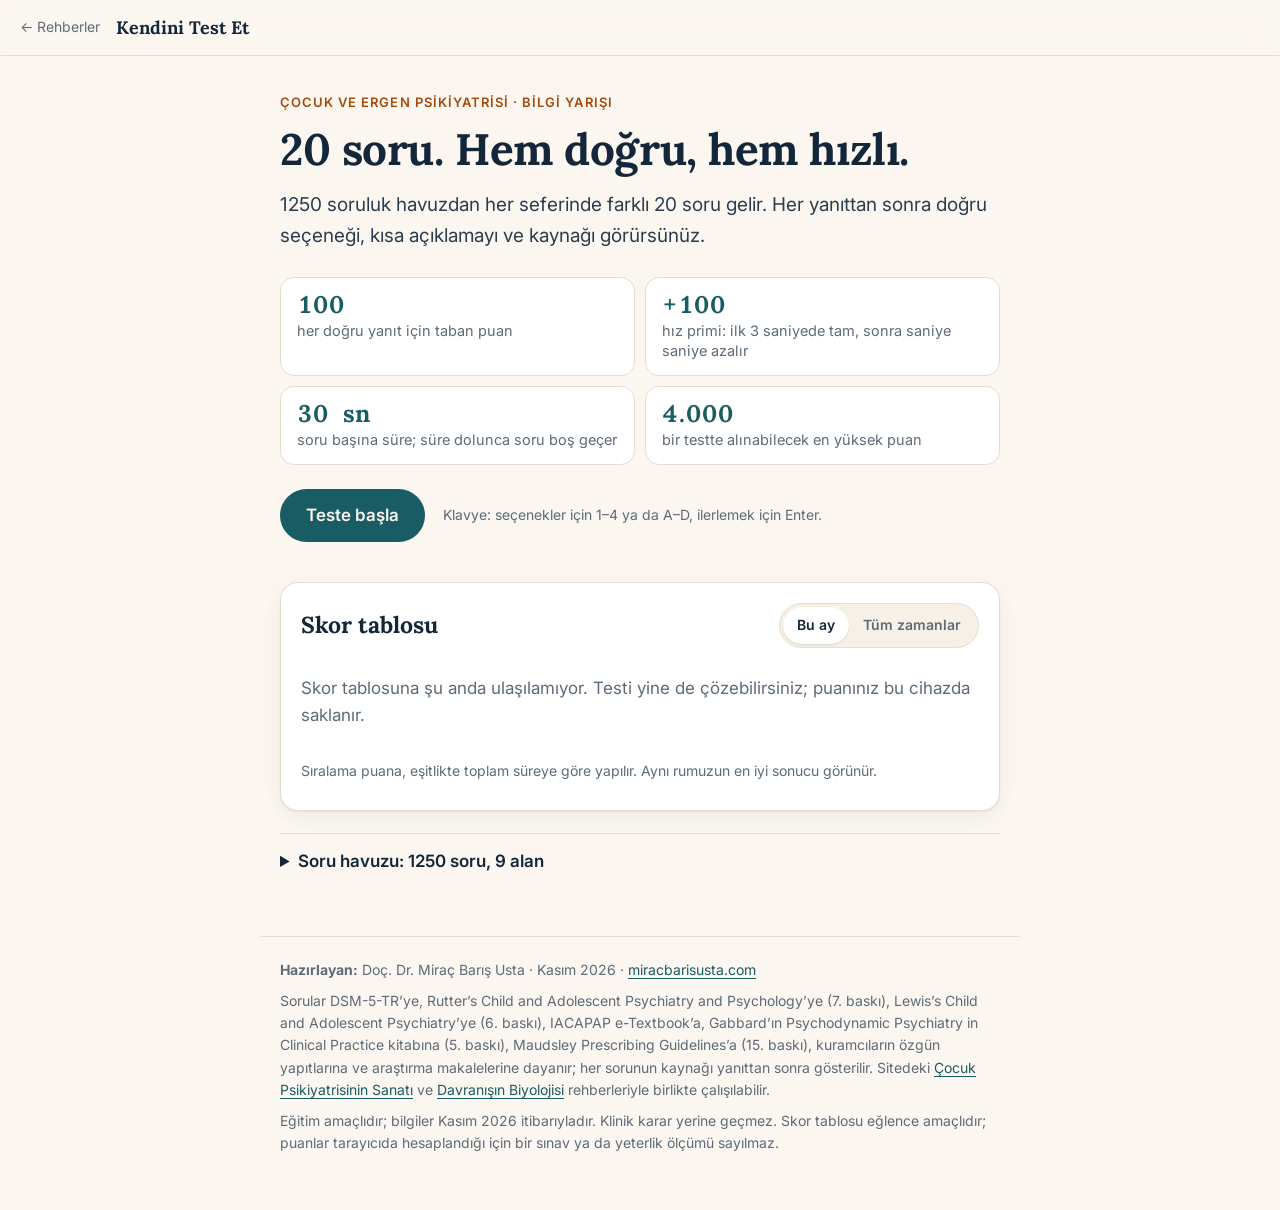
==== commit 073a35f8: "Lewis 6. baskıdan 250 soru: havuz 1250 soruya çıktı - Lewis's Child and Adolescent Psychiatry (6. ba" ====
--- a/index.html
+++ b/index.html
@@ -4,11 +4,11 @@
 <meta charset="utf-8">
 <meta name="viewport" content="width=device-width, initial-scale=1, viewport-fit=cover">
 <title>Kendini Test Et · Çocuk psikiyatrisi bilgi yarışı · Doç. Dr. Miraç Barış Usta</title>
-<meta name="description" content="Çocuk ve ergen psikiyatrisi ağırlıklı bilgi yarışı: 1000 soruluk havuzdan her seferinde rastgele 20 soru, doğruluk ve hıza göre puan, yanıttan sonra açıklama ve kaynak, herkese açık skor tablosu.">
+<meta name="description" content="Çocuk ve ergen psikiyatrisi ağırlıklı bilgi yarışı: 1250 soruluk havuzdan her seferinde rastgele 20 soru, doğruluk ve hıza göre puan, yanıttan sonra açıklama ve kaynak, herkese açık skor tablosu.">
 <meta name="author" content="Miraç Barış Usta">
 <meta name="theme-color" content="#fbf7f0">
 <meta property="og:title" content="Kendini Test Et: çocuk psikiyatrisi bilgi yarışı">
-<meta property="og:description" content="Çocuk ve ergen psikiyatrisi ağırlıklı bilgi yarışı: 1000 soruluk havuzdan her seferinde rastgele 20 soru, doğruluk ve hıza göre puan, yanıttan sonra açıklama ve kaynak, herkese açık skor tablosu.">
+<meta property="og:description" content="Çocuk ve ergen psikiyatrisi ağırlıklı bilgi yarışı: 1250 soruluk havuzdan her seferinde rastgele 20 soru, doğruluk ve hıza göre puan, yanıttan sonra açıklama ve kaynak, herkese açık skor tablosu.">
 <meta property="og:type" content="website">
 <meta property="og:url" content="https://miracbarisusta.com/kendini-test-et/">
 <link rel="canonical" href="https://miracbarisusta.com/kendini-test-et/">
@@ -29,7 +29,7 @@
 <section id="giris" class="ekran">
   <p class="ust-yazi">Çocuk ve ergen psikiyatrisi · bilgi yarışı</p>
   <h1>20 soru. Hem doğru, hem hızlı.</h1>
-  <p class="spot">1000 soruluk havuzdan her seferinde farklı 20 soru gelir. Her yanıttan sonra doğru seçeneği,
+  <p class="spot">1250 soruluk havuzdan her seferinde farklı 20 soru gelir. Her yanıttan sonra doğru seçeneği,
   kısa açıklamayı ve kaynağı görürsünüz.</p>
   <ul class="kural">
     <li><b>100</b><span>her doğru yanıt için taban puan</span></li>
@@ -54,8 +54,8 @@
   </section>
 
   <details class="havuz">
-    <summary>Soru havuzu: 1000 soru, 9 alan</summary>
-    <ul class="kat-liste"><li><span>Gelişim ve epidemiyoloji</span><b>58</b></li><li><span>Değerlendirme</span><b>110</b></li><li><span>Nörogelişim</span><b>163</b></li><li><span>Duygudurum ve intihar</span><b>84</b></li><li><span>Kaygı, OKB ve tik</span><b>83</b></li><li><span>Psikoz, travma, yeme, davranım</span><b>236</b></li><li><span>Psikofarmakoloji</span><b>86</b></li><li><span>Davranışın biyolojisi</span><b>96</b></li><li><span>Gelişim kuramları</span><b>84</b></li></ul>
+    <summary>Soru havuzu: 1250 soru, 9 alan</summary>
+    <ul class="kat-liste"><li><span>Gelişim ve epidemiyoloji</span><b>76</b></li><li><span>Değerlendirme</span><b>127</b></li><li><span>Nörogelişim</span><b>185</b></li><li><span>Duygudurum ve intihar</span><b>103</b></li><li><span>Kaygı, OKB ve tik</span><b>105</b></li><li><span>Psikoz, travma, yeme, davranım</span><b>292</b></li><li><span>Psikofarmakoloji</span><b>135</b></li><li><span>Davranışın biyolojisi</span><b>116</b></li><li><span>Gelişim kuramları</span><b>111</b></li></ul>
     <p class="kucuk">Her testte alanlardan belirli sayıda soru çekilir; daha önce gördüğünüz sorular, havuz tükenene dek yeniden gelmez.</p>
   </details>
 </section>
@@ -64,9 +64,11 @@
   <div class="durum">
     <span id="sira" class="sira"></span>
     <span id="kat" class="kat"></span>
+    <span id="etiket" class="etiket" hidden></span>
     <span class="puan-kutu">Puan <b id="puan">0</b></span>
   </div>
   <div class="sayac" role="timer" aria-label="Kalan süre"><i id="sayac-cubuk"></i><span id="sayac-yazi">30</span></div>
+  <p id="baglam" class="baglam" hidden></p>
   <h2 id="soru" tabindex="-1"></h2>
   <div id="secenekler" class="secenekler"></div>
   <div id="geri-bildirim" class="geri-bildirim" aria-live="polite" hidden>
@@ -99,12 +101,12 @@
 </main>
 <footer class="alt">
   <p><strong>Hazırlayan:</strong> Doç. Dr. Miraç Barış Usta · Kasım 2026 · <a href="https://miracbarisusta.com">miracbarisusta.com</a></p>
-  <p>Sorular DSM-5-TR’ye, Rutter’s Child and Adolescent Psychiatry and Psychology’ye (7. baskı), IACAPAP e-Textbook’a, Gabbard’ın Psychodynamic Psychiatry in Clinical Practice kitabına (5. baskı), Maudsley Prescribing Guidelines’a (15. baskı), kuramcıların özgün yapıtlarına ve araştırma makalelerine dayanır; her sorunun kaynağı
+  <p>Sorular DSM-5-TR’ye, Rutter’s Child and Adolescent Psychiatry and Psychology’ye (7. baskı), Lewis’s Child and Adolescent Psychiatry’ye (6. baskı), IACAPAP e-Textbook’a, Gabbard’ın Psychodynamic Psychiatry in Clinical Practice kitabına (5. baskı), Maudsley Prescribing Guidelines’a (15. baskı), kuramcıların özgün yapıtlarına ve araştırma makalelerine dayanır; her sorunun kaynağı
   yanıttan sonra gösterilir. Sitedeki <a href="https://miracbarisusta.com/cocuk-psikiyatrisi-sanati/">Çocuk Psikiyatrisinin Sanatı</a>
   ve <a href="https://miracbarisusta.com/davranisin-biyolojisi/">Davranışın Biyolojisi</a> rehberleriyle birlikte çalışılabilir.</p>
   <p>Eğitim amaçlıdır; bilgiler Kasım 2026 itibarıyladır. Klinik karar yerine geçmez. Skor tablosu eğlence amaçlıdır;
   puanlar tarayıcıda hesaplandığı için bir sınav ya da yeterlik ölçümü sayılmaz.</p>
 </footer>
-<script type="application/json" id="veri">{"kat":["Gelişim ve epidemiyoloji","Değerlendirme","Nörogelişim","Duygudurum ve intihar","Kaygı, OKB ve tik","Psikoz, travma, yeme, davranım","Psikofarmakoloji","Davranışın biyolojisi","Gelişim kuramları"],"dag":[2,3,3,2,2,3,1,3,1],"soru":[{"i":"q001","k":0,"s":"Yaşam boyu görülen ruhsal bozuklukların yarısı kaç yaşına kadar başlamış olur?","c":["14 yaş","6 yaş","21 yaş","30 yaş"],"a":"Yarısı 14, dörtte üçü 24 yaşına kadar başlar. Erişkin psikiyatrisinin hastası çoğu kez çocuklukta yola çıkmıştır.","r":[0]},{"i":"q002","k":0,"s":"Başlangıç yaşı meta-analizine göre ruhsal bozuklukların yaklaşık ne kadarı 18 yaşından önce başlar?","c":["Yaklaşık yarısı (%48)","Yaklaşık onda biri (%10)","Yaklaşık dörtte biri (%25)","Yaklaşık onda dokuzu (%90)"],"a":"14 yaşından önce %34,6, 18 yaşından önce %48,4, 25 yaşından önce %62,5. Başlangıcın zirvesi 14,5 yaş.","r":[1]},{"i":"q003","k":0,"s":"Dunedin kohortunda 26 yaşında ruhsal bozukluğu olanların ne kadarı 18 yaşından önce de bir tanının ölçütlerini karşılamıştı?","c":["Yaklaşık dörtte üçü","Yaklaşık onda biri","Yaklaşık üçte biri","Hemen hiçbiri"],"a":"%73,9'u 18, yarısı 15 yaşından önce ölçütleri karşılamıştı. Erişkin hastada çocukluk öyküsü ek bilgi sayılmaz, tanının parçasıdır.","r":[2]},{"i":"q004","k":0,"s":"Dünya genelinde çocuk ve ergenlerde ruhsal bozuklukların birleştirilmiş yaygınlığı yaklaşık kaçtır?","c":["%13","%3","%25","%40"],"a":"27 ülkeden 41 çalışmanın meta-analizinde %13,4. Her sınıfta üç ya da dört çocuk demektir.","r":[3]},{"i":"q005","k":0,"s":"Great Smoky Mountains kohortunda 21 yaşına kadar en az bir ruhsal bozukluğun ölçütlerini karşılayanların kümülatif oranı kaçtı?","c":["%61","%13","%25","%95"],"a":"Kesitsel yaygınlık %13 dolayındayken kümülatif oran %61,1'e çıkar. Tek bir fotoğraf, filmin tamamını göstermez.","r":[4]},{"i":"q006","k":0,"s":"Yaşam boyu beyin büyüme eğrilerine göre gri madde hacmi kaç yaşında zirve yapar?","c":["Yaklaşık 6 yaş","Doğumda","Yaklaşık 16 yaş","Yaklaşık 29 yaş"],"a":"Gri madde hacmi 5,9 yaşında, beyaz madde hacmi 28,7 yaşında zirveye ulaşır. Budama, büyümeden sonra gelir.","r":[5]},{"i":"q007","k":0,"s":"Küresel Hastalık Yükü 2019 verisinde 5–24 yaş arasında ruhsal bozukluk sıklığı en yüksek hangi dilimdedir?","c":["15–19 yaş","5–9 yaş","10–14 yaş","Dilimler arasında fark yok"],"a":"5–9 yaşta %6,8, 10–14'te %12,4, 15–19'da %14,0, 20–24'te %13,6.","r":[6]},{"i":"q008","k":0,"s":"Depresyonda kız-erkek farkı hangi yaşlarda belirir?","c":["13–15 yaş","3–5 yaş","7–9 yaş","20 yaşından sonra"],"a":"Çocuklukta oranlar benzerdir; fark 13–15 yaşta açılır ve 15–18 arasında büyür.","r":[7]},{"i":"q009","k":0,"s":"Moffitt'in gelişimsel sınıflamasında antisosyal davranışın iki yolu hangisidir?","c":["Ergenlikle sınırlı ve yaşam boyu süren","Tepkisel (reaktif) ve planlı (proaktif)","Sosyalleşmiş ve sosyalleşmemiş saldırgan","Açık (yüzleşen) ve örtük (gizli) davranış"],"a":"Yaşam boyu süren yol erken başlar ve nörogelişimsel risklerle ilişkilidir; ergenlikle sınırlı yol sık görülür ve çoğunlukla geçicidir.","r":[8]},{"i":"q010","k":0,"s":"Sınıfın en küçükleri olan çocuklarda DEHB tanısı için hangisi doğrudur?","c":["En büyüklere göre daha sık tanı alırlar","En büyüklere göre daha seyrek tanı alırlar","Doğum ayı tanı sıklığını hiç etkilemez","Fark yalnızca ergenlik döneminde görülür"],"a":"407.846 çocukta Ağustos doğumlularda tanı 10.000'de 85,1, Eylül doğumlularda 63,6. Olgunlaşmamışlık bozukluk sanılabilir; tanıdan önce doğum ayını sorun.","r":[9]},{"i":"q011","k":0,"s":"İngiltere'deki TRACK çalışmasında çocuk hizmetlerinden erişkin hizmetlerine geçenlerin ne kadarı en uygun biçimde geçiş yaptı?","c":["%5'ten azı","Yaklaşık %30'u","Yaklaşık %60'ı","%90'dan fazlası"],"a":"Hastalık 18'inde doğum günü kutlamaz; hizmetler kutlar.","r":[10]},{"i":"q012","k":0,"s":"546.458 erişkini kapsayan meta-analizde dört ya da daha fazla olumsuz çocukluk yaşantısı bildirenlerin oranı kaçtı?","c":["%16","%2","%40","%60"],"a":"%16,1 dört ve üzeri bildirdi; hiç bildirmeyenler %39,9. Yani erişkinlerin yaklaşık %60'ı en az bir olumsuz yaşantı taşıyor.","r":[11]},{"i":"q013","k":0,"s":"Okula başlayan çocuklarda, bilinen bir tıbbi neden olmadan görülen gelişimsel dil bozukluğunun sıklığı kaçtır?","c":["Yaklaşık %7,6","Yaklaşık %0,5","Yaklaşık %2","Yaklaşık %20"],"a":"Her sınıfta yaklaşık iki çocuk. Davranış ve okuma sorununda önce dili değerlendirin.","r":[12]},{"i":"q014","k":0,"s":"11 ülkede yürütülen çalışmaya göre bilişsel kapasite yaklaşık 16 yaşta erişkin düzeyine ulaşır. Psikososyal olgunluk ne zaman ulaşır?","c":["18 yaşından sonra","12 yaşında","14 yaşında","16 yaşında, bilişsel kapasiteyle birlikte"],"a":"Bilmek, durabilmek değildir. Sakin koşulda erişkin gibi düşünen ergen, yoğun duygu altında aynı kararı veremez.","r":[13]},{"i":"q015","k":0,"s":"Sürüş simülasyonunda ergenlerin risk alması hangi koşulda belirgin biçimde arttı?","c":["Arkadaşları odadayken","Yalnızken","Ebeveyni izlerken","Ödül kaldırıldığında"],"a":"Akranların varlığı ergende risk almayı artırdı; etki erişkinlerde zayıftı.","r":[14]},{"i":"q016","k":0,"s":"Ebeveyn desteği stres altındaki kortizol yanıtını hangi yaş grubunda tamponlar?","c":["Çocukta tamponlar, ergende etkisi kaybolur","Çocukta da ergende de aynı ölçüde tamponlar","Çocukta tamponlamaz, ergende tamponlar","Çocukta da ergende de hiç tamponlamaz"],"a":"Çocukta ebeveyni odaya alın. Ergende tampon akrana ve terapötik ilişkiye kayar.","r":[15]},{"i":"q017","k":0,"s":"Dört ve daha fazla olumsuz çocukluk yaşantısı, özgün ACE çalışmasında depresyon ve intihar girişimi riskinde nasıl bir artışla ilişkiliydi?","c":["4–12 kat","Artış yoktu","1,1–1,3 kat","50 kat ve üzeri"],"a":"Olumsuz yaşantıların sayısı arttıkça risk de basamak basamak artar.","r":[16]},{"i":"q018","k":1,"s":"Çocuğun sorunları hakkında farklı bilgi kaynaklarının (ebeveyn, öğretmen, çocuk) ortalama uyumu ne düzeydedir?","c":["Düşük (r ≈ 0,28)","Çok yüksek (r ≈ 0,90)","Yüksek (r ≈ 0,70)","Sıfıra eşit"],"a":"341 çalışmanın meta-analizinde ortalama r = 0,28. Uyumsuzluk gürültü değil, veridir: çocuk farklı ortamlarda farklı davranır.","r":[17]},{"i":"q019","k":1,"s":"Achenbach'ın klasik meta-analizinde en yüksek uyum hangi bilgi kaynakları arasındaydı?","c":["Benzer roldekiler (örneğin iki ebeveyn)","Ebeveyn ile çocuğun sınıf öğretmeni","Çocuğun kendisi ile ebeveynlerinden biri","Çocuğun kendisi ile sınıf öğretmeni"],"a":"Benzer rollerde r = 0,60, farklı rollerde 0,28, çocuğun kendi bildirimi ile başkalarınınki arasında 0,22.","r":[18]},{"i":"q020","k":1,"s":"Bir ergene intihar düşüncesini açıkça sormak için kanıt ne söyler?","c":["Düşünceyi artırmaz","Düşünceyi artırır, kaçınılmalıdır","Yalnızca ebeveyn yanındayken sorulmalıdır","Yalnızca ölçekle sorulmalıdır"],"a":"Literatür taraması, sormanın intihar düşüncesini başlatmadığını ya da artırmadığını gösterir. Sormak riski değil, sessizliği bozar.","r":[19]},{"i":"q021","k":1,"s":"Liselerde yürütülen randomize çalışmada intihar sorularını içeren tarama ne sonuç verdi?","c":["Sıkıntıyı ve intihar düşüncesini artırmadı","Sıkıntıyı belirgin ve kalıcı biçimde artırdı","İntihar düşüncesini yaklaşık iki katına çıkardı","Yalnızca riskli gençlerde düşünceyi artırdı"],"a":"Tarama güvenlidir; riskli gençlerde de sıkıntıyı artırmamıştır.","r":[20]},{"i":"q022","k":1,"s":"İntihar davranışını öngörmek için kullanılan risk ölçekleri hakkında meta-analizler ne söyler?","c":["“Yüksek risk” etiketi klinik karar için yeterince öngörücü değildir","“Yüksek risk” grubundakilerin çoğu bir yıl içinde girişimde bulunur","Ölçek puanı tek başına yatış ya da taburculuk kararı verdirebilir","“Düşük risk” puanı girişim olasılığını güvenle dışlamayı sağlar"],"a":"Pozitif öngörü değeri düşüktür: yüksek risk grubundakilerin çoğu girişimde bulunmaz. Ölçek görüşmenin yerini tutmaz.","r":[21,22]},{"i":"q023","k":1,"s":"Yaygınlığın %2 olduğu bir okulda duyarlılığı ve özgüllüğü %80 olan bir ölçek pozitif çıktı. Öğrencinin gerçekten hasta olma olasılığı kaçtır?","c":["Yaklaşık %8","%80","Yaklaşık %50","%98"],"a":"1.000 öğrencide 20 vakanın 16'sı, 980 sağlıklının 196'sı pozitif çıkar: 16/212 ≈ %7,5. Ön olasılığı bilmeden sonucu yorumlamayın.","r":[23,24]},{"i":"q024","k":1,"s":"9–12 yaş arasındaki çocuklarda psikotik belirti bildirme sıklığının ortancası kaçtır?","c":["%17","%0,1","%1","%60"],"a":"9–12 yaşta %17, 13–18 yaşta %7,5. Belirti sık, bozukluk nadir; ayrımı işlev ve eşlik eden belirtiler yapar.","r":[25]},{"i":"q025","k":1,"s":"Görüşmenin başında gizlilik güvencesi verilmesi ergenlerde neyi değiştirir?","c":["Hassas konuları anlatma ve yeniden gelme isteğini artırır","Hassas konuları anlatma isteğini belirgin biçimde azaltır","Ergenin anlattıklarını ve izlem isteğini değiştirmez","Yalnızca ebeveynin kaygısını ve denetimini artırır"],"a":"Randomize çalışmada gizlilik güvencesi alan ergenler daha fazla bilgi vermeye ve yeniden gelmeye istekliydi. Sınırları da baştan söyleyin.","r":[26]},{"i":"q026","k":1,"s":"Klinik yargı ile mekanik (istatistiksel) tahmini karşılaştıran meta-analizin sonucu nedir?","c":["Mekanik tahmin çoğu görevde eşit ya da üstündür","Klinik yargı hemen her görevde açıkça üstündür","İki yöntem de şans düzeyinden farklı değildir","Mekanik tahmin yalnızca cerrahide işe yarar"],"a":"Yapılandırılmış veri toplamak ve kuralı tutarlı uygulamak, deneyimli sezgiyi çoğu kez yakalar ya da geçer.","r":[27]},{"i":"q027","k":1,"s":"Geçen hafta izlediği dramatik bir vakanın etkisiyle sonraki hastada aynı tanıyı gereğinden olası görmek hangi düşünme hatasıdır?","c":["Ulaşılabilirlik kısayolu","Çapalama","Sonuç yanlılığı","Çerçeveleme etkisi"],"a":"Akla kolay gelen örnek, olasılık tahminini şişirir. Çapalama ise ilk bilgiye takılı kalmaktır.","r":[28]},{"i":"q028","k":1,"s":"Wason'ın 2-4-6 görevi klinisyene hangi eğilimi hatırlatır?","c":["Varsayımı doğrulayacak veriyi arama eğilimini","Olasılıkları olduğundan düşük kestirme eğilimini","En son duyulan bilgiyi daha iyi hatırlamayı","Kazançtan çok kayıptan kaçınma eğilimini"],"a":"Katılımcılar kuralı sınamak için hep kurala uyan örnekler denedi. İlk tanınızı çürütecek soruyu da sorun.","r":[29]},{"i":"q029","k":1,"s":"Güçler ve Güçlükler Anketi (SDQ) kaç madde ve kaç alt ölçekten oluşur?","c":["25 madde, 5 alt ölçek","10 madde, 2 alt ölçek","50 madde, 8 alt ölçek","113 madde, 8 alt ölçek"],"a":"Duygusal belirtiler, davranış sorunları, hiperaktivite, akran sorunları ve prososyal davranış. Tarar; tanıyı klinisyen koyar.","r":[30]},{"i":"q030","k":1,"s":"K-SADS-PL ne tür bir araçtır?","c":["Yarı yapılandırılmış tanı görüşmesi","Öğretmenin doldurduğu derecelendirme ölçeği","Projektif test","Bilgisayarlı dikkat testi"],"a":"Okul çağı çocukları için şimdiki ve yaşam boyu tanıları tarayan yarı yapılandırılmış görüşmedir; ebeveyn ve çocukla ayrı ayrı yapılır.","r":[31]},{"i":"q031","k":1,"s":"HiTOP ruhsal bozuklukları nasıl sınıflar?","c":["Birlikte görülen belirtilerden kurulan boyutlarla","Etiyolojiye dayanan kesin sınırlı kategorilerle","Yalnızca beyin görüntüleme bulgularına dayanarak","Yalnızca ilaç tedavisine verilen yanıta göre"],"a":"Kategoriler yerine iç içe boyutlar önerir: belirtiler, sendromlar, spektrumlar. Eş tanı bu modelde kural olarak beklenir.","r":[32]},{"i":"q032","k":1,"s":"SPIKES protokolü ne için kullanılır?","c":["Kötü haber verme görüşmesini yapılandırmak için","İntihar riskini sayısal olarak puanlamak için","İlaç yan etkilerini sistemli izlemek için","Aile terapisi seanslarını planlamak için"],"a":"Ortam, algı, davet, bilgi, duygu, özet ve plan. Önce ailenin ne bildiğini sorun, sonra anlatın.","r":[33]},{"i":"q033","k":1,"s":"Hastalar görüşmede verilen tıbbi bilginin ne kadarını hemen unutur?","c":["%40–80'ini","%1–5'ini","%10–15'ini","Hiçbirini"],"a":"Hatırlananın da yaklaşık yarısı yanlış hatırlanır. Az söyleyin, yazılı verin, geri anlattırın.","r":[34]},{"i":"q034","k":1,"s":"Otizm belirti ölçeklerinin puanlarını otizm dışında neler yükseltebilir?","c":["Davranış sorunları ve düşük bilişsel düzey","Yalnızca çocuğun cinsiyeti ve doğum sırası","Yalnızca ölçeğin doldurulduğu gün ve saat","Hiçbir etken; puanlar otizme özgüdür"],"a":"Ölçek puanı otizme özgü değildir. Tanıyı yalnızca ebeveyn anketine dayandırmayın.","r":[35]},{"i":"q035","k":1,"s":"Danimarka'da otizm tanılarındaki artışın büyük bölümünü ne açıkladı?","c":["Tanı ölçütleri ve kayıt uygulamalarındaki değişiklik","Çocukluk aşılarının takvimindeki değişiklikler","Ekran süresinin ve tablet kullanımının artması","Ortalama anne ve baba yaşının giderek düşmesi"],"a":"Tanı sayısındaki artış ile hastalık sıklığındaki artış aynı şey değildir.","r":[36]},{"i":"q036","k":1,"s":"MMR aşısı ile otizm ilişkisi hakkında ulusal kohort verileri ne gösterir?","c":["İlişki yok","Risk iki kat artıyor","Risk yalnızca erkeklerde artıyor","Risk yalnızca kardeşi otizmli olanlarda artıyor"],"a":"Danimarka kohortunda aşılananlarda risk artmadı; Japonya'da MMR bırakıldıktan sonra da otizm sıklığı azalmadı.","r":[37,38]},{"i":"q037","k":1,"s":"Ruhsal bozukluğu biyogenetik nedenlerle açıklamak damgalamayı nasıl etkiler?","c":["Suçlamayı azaltır, tehlikelilik algısını ve karamsarlığı artırır","Suçlamayı, tehlikelilik algısını ve karamsarlığı birlikte azaltır","Suçlamayı artırır, tehlikelilik algısını ve karamsarlığı azaltır","Damgalamanın hiçbir boyutunu ölçülebilir biçimde değiştirmez"],"a":"“Beyin hastalığı” açıklaması iki ucu keskin bir araçtır. Biyolojiyi anlatırken değişebilirliği de anlatın.","r":[39]},{"i":"q038","k":1,"s":"Çocuk ve ergen psikoterapisinde terapötik ittifak ile sonuç arasındaki ilişki nasıldır?","c":["Küçük ama tutarlı","Hiç yok","Çok güçlü (r ≈ 0,80)","Ters yönde"],"a":"Meta-analizlerde r yaklaşık 0,14–0,19. Çocukta ittifak çift taraflıdır: hem çocukla hem ebeveynle kurulur.","r":[40,41]},{"i":"q039","k":1,"s":"Depresyondaki anne tedaviyle remisyona girdiğinde çocuğunda ne gözlenir?","c":["Çocuğun tanı ve belirtileri azalır","Çocuğun tanı ve belirtileri artar","Çocuğun belirtilerinde değişiklik olmaz","Yalnızca çocuğun okul başarısı düşer"],"a":"STAR*D-Child: annesi remisyona girenlerde tanılar azaldı, depresyonu sürenlerde arttı. Bazen çocuğun tedavisi annenin reçetesinden geçer.","r":[42]},{"i":"q040","k":1,"s":"Sağlıklı erkek çocuklara dekstroamfetamin verildiğinde ne oldu?","c":["Hareketlilik azaldı, dikkat ve başarım arttı","Hareketlilik arttı, dikkat ve başarım azaldı","Hareketlilik ve dikkat ölçümleri değişmedi","Yalnızca DEHB'si olan çocuklar yanıt verdi"],"a":"Uyarıcıya yanıt tanıyı doğrulamaz: DEHB'si olmayan çocuk da yanıt verir.","r":[43]},{"i":"q041","k":1,"s":"Kolaylaştırılmış iletişimde yazılan iletilerin gerçek yazarı kimdir?","c":["Kolaylaştırıcı","Otizmli birey","İkisi eşit ölçüde","Kullanılan yazılım"],"a":"Kontrollü çalışmalar iletilerin kolaylaştırıcıdan geldiğini gösterdi. Yöntem kanıta dayalı değildir.","r":[44]},{"i":"q042","k":2,"s":"DSM-5-TR'ye göre DEHB tanısı için belirtilerin birkaçı kaç yaşından önce var olmalıdır?","c":["12 yaş","3 yaş","7 yaş","18 yaş"],"a":"DSM-IV'teki 7 yaş sınırı DSM-5'te 12'ye çıkarıldı. Belirtiler ayrıca en az iki ortamda görülmelidir.","r":[45]},{"i":"q043","k":2,"s":"DSM-5-TR'ye göre 17 yaş ve üzerindeki bir kişide DEHB tanısı için her belirti alanında en az kaç belirti gerekir?","c":["5","3","6","9"],"a":"Çocuklarda altı, 17 yaş ve üzerinde beş belirti aranır.","r":[45]},{"i":"q044","k":2,"s":"İzlem çalışmalarının meta-analizine göre çocuklukta DEHB tanısı alanların ne kadarı 25 yaşında tanı ölçütlerinin tamamını karşılar?","c":["Yaklaşık %15","Yaklaşık %1","Yaklaşık %50","Yaklaşık %90"],"a":"Tam ölçüt %15 dolayında; kısmi remisyon da sayılırsa yaklaşık %65'inde belirtiler sürer. Hiperaktivite kaybolmaz, içeri taşınır.","r":[46]},{"i":"q045","k":2,"s":"Ağ meta-analizine göre DEHB'de kısa dönem etkililik ve tolere edilebilirlik birlikte gözetildiğinde ilk seçenek hangisidir?","c":["Çocuk ve ergende metilfenidat, erişkinde amfetaminler","Çocuk ve ergende amfetaminler, erişkinde metilfenidat","Çocuk ve ergende atomoksetin, erişkinde metilfenidat","Çocuk, ergen ve erişkinde ilk seçenek olarak bupropiyon"],"a":"133 çift kör randomize çalışmanın sonucu. Kanıt yaşla birlikte göç etmez; ilk seçenek yaşa göre değişir.","r":[47]},{"i":"q046","k":2,"s":"DEHB'li çocuklarda kortikal olgunlaşma için hangisi doğrudur?","c":["Yaklaşık üç yıl gecikir; en çok prefrontal bölgelerde","Yaklaşık üç yıl erken tamamlanır; en çok motor kortekste","Tipik gelişen çocuklarla aynı yaşta tamamlanır","Ergenlikte durur ve erişkinlikte hiç tamamlanmaz"],"a":"Sıra aynı, takvim geç. Bulgu grup düzeyindedir; tek bir çocukta tanı koydurmaz.","r":[48]},{"i":"q047","k":2,"s":"İkiz çalışmaları DEHB'nin doğası hakkında ne düşündürür?","c":["Toplumda sürekli dağılan bir özelliğin uç noktasıdır","Var ya da yok biçiminde, keskin sınırlı bir hastalıktır","Tek bir genin mutasyonuyla ortaya çıkan bir bozukluktur","Kalıtımla ilişkisi olmayan, tümüyle çevresel bir durumdur"],"a":"Kan basıncı gibi: eşik bir karar noktasıdır, doğa yasası değil.","r":[49]},{"i":"q048","k":2,"s":"Uyarıcı tedavisi ile sonraki madde kullanımı arasındaki ilişki için kanıt ne söyler?","c":["Tedavi sonraki madde kullanım riskini artırmaz","Tedavi sonraki madde kullanım riskini iki katına çıkarır","Tedavi yalnızca kızlarda riski belirgin artırır","Bu soruyu inceleyen karşılaştırmalı veri yoktur"],"a":"Meta-analizde tedavi riski artırmadı; kayıt çalışmasında ilaç kullanılan dönemlerde maddeyle ilişkili olaylar daha azdı.","r":[50,51]},{"i":"q049","k":2,"s":"İsveç kayıt çalışmasına göre DEHB ilaçlarının uzun süreli kullanımı ile kardiyovasküler hastalık riski arasındaki ilişki nasıldır?","c":["Kullanım süresi uzadıkça risk artar; en çok hipertansiyonda","Kullanım süresi uzadıkça risk azalır; en çok aritmide","Kullanım süresi ile risk arasında hiçbir ilişki yoktur","Risk yalnızca tedavinin ilk ayında geçici olarak artar"],"a":"Uzun süreli tedavide kan basıncı ve nabız izlemi her kontrolde yapılmalıdır.","r":[52]},{"i":"q050","k":2,"s":"2025 ağ meta-analizine göre DEHB ilaçlarının çocuk ve ergende hemodinamik etkisi için hangisi doğrudur?","c":["Metilfenidat sistolik basıncı yaklaşık 2 mm Hg, atomoksetin nabzı dakikada yaklaşık 6 artırır","Metilfenidat sistolik basıncı yaklaşık 20 mm Hg, atomoksetin nabzı dakikada yaklaşık 30 artırır","Metilfenidat kan basıncını artırır, atomoksetin ise nabzı ve kan basıncını değiştirmez","İki ilaç da kan basıncını ve nabzı ölçülebilir biçimde değiştirmez"],"a":"Uyarıcılar atomoksetinden daha fazla artış yapmadı. “Uyarıcı değil, güvenli” varsayımı ölçümü atlatmamalı.","r":[53]},{"i":"q051","k":2,"s":"Otizmde erkek-kız oranı, toplum taramalarını temel alan meta-analizde kaçtır?","c":["Yaklaşık 3:1","1:1","Yaklaşık 10:1","1:3"],"a":"Klasik 4:1 oranı kızlardaki tanı eksikliğini yansıtır; aktif tarama yapan çalışmalarda oran 3:1'e yaklaşır.","r":[54]},{"i":"q052","k":2,"s":"Beş ülkeyi kapsayan kohortta otizmin kalıtılabilirliği yaklaşık kaç bulundu?","c":["%80","%10","%35","%100"],"a":"Yüksek kalıtılabilirlik “değişmez” demek değildir; bir nüfusun, bir yerin ve bir zamanın fotoğrafıdır.","r":[55,56]},{"i":"q053","k":2,"s":"Otizmli küçük çocuklarda müdahale miktarı ile etki arasındaki ilişkiyi inceleyen 144 çalışmalık meta-analiz ne buldu?","c":["Miktar ile etki arasında anlamlı pozitif ilişki yok","Müdahale saati arttıkça etki doğrusal olarak artıyor","Yalnızca haftada 40 saatlik programlar etkili","Müdahale saati arttıkça etki giderek azalıyor"],"a":"“Ne kadar çok, o kadar iyi” varsayımı kanıtla desteklenmiyor. Aileye saat değil, nitelik ve uyum önerin.","r":[57]},{"i":"q054","k":2,"s":"Otizmli 290 çocuk ve ergende 24 hafta burun içi oksitosin verilen randomize çalışmanın sonucu neydi?","c":["Sosyal işlevde plasebodan farksızdı","Sosyal işlevi belirgin düzeltti","Yalnızca kızlarda etkiliydi","Ciddi yan etki nedeniyle durduruldu"],"a":"“Bağlanma hormonu” anlatısı klinikte karşılık bulmadı.","r":[58]},{"i":"q055","k":2,"s":"Açıklanamayan gelişimsel gecikme, zihinsel yetersizlik ya da otizmde tanı verimi en yüksek genetik tetkik hangisidir?","c":["Ekzom dizileme (yaklaşık %36)","Kromozomal mikrodizin (yaklaşık %80)","Ticari DEHB gen paneli","Poligenik risk skoru"],"a":"Mikrodizinin verimi %15–20 dolayındadır. Sonuç izlemi ve aile danışmanlığını değiştirir.","r":[59]},{"i":"q056","k":2,"s":"DSM-5-TR'de otizm spektrum bozukluğunun çekirdek belirtileri kaç alanda toplanır?","c":["İki: toplumsal iletişim ile sınırlı, yineleyici davranışlar","Üç: toplumsal etkileşim, iletişim, yineleyici davranışlar","Bir: toplumsal iletişim","Dört: dil, oyun, motor, duyusal"],"a":"DSM-IV'ün üçlüsü ikiye indi; duyusal aşırı ya da az duyarlılık yineleyici davranış alanına eklendi.","r":[45]},{"i":"q057","k":2,"s":"DSM-5-TR'de zihinsel yetersizliğin şiddet düzeyi neye göre belirlenir?","c":["Uyumsal işlevselliğe","Yalnızca IQ puanına","Başlangıç yaşına","Eşlik eden tıbbi tanıya"],"a":"Gereken desteği IQ değil, uyumsal işlevsellik belirler: kavramsal, sosyal ve pratik alan.","r":[45]},{"i":"q058","k":2,"s":"Erişkin otizminde “kayıp kuşak” deyimi kimi anlatır?","c":["Çocuklukta tanı almamış, erişkinlikte fark edilenleri","Çocuklukta yanlışlıkla otizm tanısı almış olanları","Yoğun eğitimle tanı ölçütlerinin dışına çıkanları","Çocukluğunu kurum bakımında geçirmiş olanları"],"a":"Özellikle kadınlar ve bilişsel düzeyi yüksek olanlar gözden kaçar; çoğu önce başka tanılar alır.","r":[60]},{"i":"q059","k":2,"s":"Bükreş Erken Müdahale Projesi'nde koruyucu aileye yerleştirmenin bağlanmaya yararı en çok hangi koşulda görüldü?","c":["24 aydan önce yerleşenlerde","6 yaşından sonra yerleşenlerde","Yerleşme yaşının önemi yoktu","Yalnızca erkek çocuklarda"],"a":"Gecikme, doz kaybıdır. Kazanç 16–18 yaşta da sürüyordu.","r":[61]},{"i":"q060","k":2,"s":"DSM-5-TR'ye göre işeme bozukluğu (enürezis) tanısı için çocuk en az kaç yaşında olmalıdır?","c":["5 yaş","2 yaş","3 yaş","7 yaş"],"a":"Dışkılama bozukluğunda (enkoprezis) sınır 4 yaştır. İkisinde de ölçüt takvim yaşı ya da eşdeğer gelişim düzeyidir.","r":[45]},{"i":"q061","k":2,"s":"DSM-5-TR'ye göre özgül öğrenme bozukluğu tanısı için güçlükler, hedefe yönelik müdahaleye karşın en az ne kadar sürmüş olmalıdır?","c":["6 ay","2 hafta","1 ay","2 yıl"],"a":"Tanı, yeterli öğretim ve müdahaleye karşın süren güçlüğü arar; öğretim eksikliği tek başına tanı koydurmaz.","r":[45]},{"i":"q062","k":3,"s":"DSM-5-TR'ye göre çocuk ve ergenlerde majör depresyonda çökkün duygudurumun yerini hangisi tutabilir?","c":["İrritabl duygudurum","Öforik duygudurum","Dikkat dağınıklığı","Uyku ihtiyacında azalma"],"a":"Kapı çarpan 15 yaşındaki ergen terbiyesizlik etmiyor olabilir; irritabilite de bir depresyon dilidir.","r":[45]},{"i":"q063","k":3,"s":"DSM-5-TR'ye göre süregiden depresif bozukluk (distimi) tanısı için çocuk ve ergenlerde en az ne kadar süre gerekir?","c":["1 yıl","2 hafta","6 ay","2 yıl"],"a":"Erişkinde iki yıl, çocuk ve ergende bir yıl. Çocukta duygudurum irritabl de olabilir.","r":[45]},{"i":"q064","k":3,"s":"DSM-5-TR'ye göre yıkıcı duygudurumu düzenleyememe bozukluğu tanısı hangi yaş aralığında ilk kez konabilir?","c":["6–18 yaş","0–3 yaş","3–6 yaş","18 yaşından sonra"],"a":"Tanı 6 yaşından önce ve 18 yaşından sonra ilk kez konmaz; belirtiler 10 yaşından önce başlamış ve en az 12 aydır sürüyor olmalıdır.","r":[45]},{"i":"q065","k":3,"s":"Süreğen irritabilite ile maniyi ayırmada en belirleyici özellik hangisidir?","c":["Maninin epizodik olması: olağan hâlden belirgin bir kopuş","Manide irritabilitenin hiçbir zaman görülmemesi","Süreğen irritabilitenin yalnızca ev ortamında görülmesi","Maninin on sekiz yaşından önce hiç görülmemesi"],"a":"Fırtınaya değil, epizoda bakın. DSM-5-TR manik epizod için en az bir hafta, hipomani için en az dört gün arar.","r":[45]},{"i":"q066","k":3,"s":"TADS çalışmasında ergen depresyonunda 12. haftada en yüksek yanıt hangi kolda görüldü?","c":["Fluoksetin ile BDT birlikte (%71)","Yalnızca bilişsel davranışçı terapi (%43)","Yalnızca fluoksetin (%61)","Plasebo ile klinik izlem (%35)"],"a":"Birlikte %71, fluoksetin %60,6, BDT %43,2, plasebo %34,8.","r":[62]},{"i":"q067","k":3,"s":"Çocuk ve ergen majör depresyonunda 14 antidepresanı karşılaştıran ağ meta-analizinde plasebodan üstün bulunan tek ilaç hangisiydi?","c":["Fluoksetin","Paroksetin","Venlafaksin","İmipramin"],"a":"Erişkinde 21 antidepresanın 21'i de plaseboyu geçerken çocukta yalnızca fluoksetin geçti.","r":[63,64]},{"i":"q068","k":3,"s":"Trisiklik antidepresanlar çocuk ve ergen depresyonunda ne kadar etkilidir?","c":["Çocukta etkisiz, ergende küçük bir etki","Çocukta da ergende de ilk seçenek tedavi","Çocukta etkili, ergende ise etkisiz","Çocukta ve ergende SSRI'lardan üstün"],"a":"Cochrane derlemesinin sonucu. Erişkinde işe yarayan çocukta yaramayabilir.","r":[65]},{"i":"q069","k":3,"s":"FDA'nın pediatrik antidepresan çalışmalarını birleştiren analizinde intihar düşüncesi ve davranışı bildirimi ilaç ve plasebo kollarında nasıldı?","c":["İlaç kolunda yaklaşık %4, plaseboda %2","İlaç kolunda yaklaşık %40, plaseboda %2","İlaç ve plasebo kollarında eşit (%2)","İlaç kolunda %1, plaseboda yaklaşık %4"],"a":"Göreli risk 1,95; çalışmaların hiçbirinde tamamlanmış intihar yoktu. Kutu uyarısı bu analize dayanır.","r":[66]},{"i":"q070","k":3,"s":"Pediatrik antidepresan çalışmalarının meta-analizinde yarar ve zarar dengesi nasıldı?","c":["Yarar için NNT 3–10, intihar düşüncesi için NNH 143","Yarar için NNT 143, intihar düşüncesi için NNH 3–10","Yarar ve zarar için gereken hasta sayıları eşitti","Yarar yalnızca OKB çalışmalarında gösterilebildi"],"a":"NNT anksiyetede 3, OKB'de 6, depresyonda 10; intihar düşüncesi ya da girişimi için NNH 143.","r":[67]},{"i":"q071","k":3,"s":"Antidepresan çalışmalarında intihar düşüncesi ve davranışı riski yaşla nasıl değişir?","c":["25 yaş altında artar, 65 yaş üzerinde azalır","25 yaş altında azalır, 65 yaş üzerinde artar","Her yaş grubunda aynı ölçüde artar","Her yaş grubunda aynı ölçüde azalır"],"a":"Risk yaşla birlikte eğim çizer: gençte dikkatli izlem, yaşlıda koruyucu etki.","r":[68]},{"i":"q072","k":3,"s":"FDA'nın antidepresan uyarılarından sonraki yıllarda ABD'de çocuk ve ergenlerde ne gözlendi?","c":["Depresyon tanısı ve tedavisi azaldı","Antidepresan reçeteleri arttı","Psikoterapi belirgin biçimde arttı","Hiçbir değişiklik olmadı"],"a":"Tanı ve reçete azaldı, yerini başka bir tedavi doldurmadı. Uyarının da yan etkisi olur.","r":[69]},{"i":"q073","k":3,"s":"ABD'de 1994–2003 arasında gençlerde bipolar bozukluk tanısıyla yapılan ayaktan başvurular nasıl değişti?","c":["Yaklaşık 40 kat arttı","Yarıya indi","Değişmedi","Yaklaşık iki kat arttı"],"a":"100.000'de 25'ten 1.003'e. Bu artış, süreğen irritabilitenin ayrı bir tanıyla (YDDB) tanımlanmasının arka planıdır.","r":[70]},{"i":"q074","k":3,"s":"Ani ebeveyn kaybı yaşayan gençlerde yeni başlayan depresyon en çok hangi grupta görüldü?","c":["Kaybı 12 yaş ve altında yaşayanlarda","Kaybı 18 yaşından sonra yaşayanlarda","Kayıptan beş yıl sonra","Gruplar arasında fark yoktu"],"a":"Risk ilk iki yılda tepe yapar. Yası izlemek, yasın bitmesini beklemek değildir.","r":[71]},{"i":"q075","k":3,"s":"DSM-5-TR'ye göre uzamış yas bozukluğu tanısı için çocuk ve ergenlerde ölümün üzerinden en az ne kadar süre geçmiş olmalıdır?","c":["6 ay","2 hafta","2 ay","12 ay"],"a":"Erişkinde 12 ay, çocuk ve ergende 6 ay. Tanı bir yakının ölümünü gerektirir.","r":[45,72]},{"i":"q076","k":3,"s":"ABCD kohortunda aşağıdakilerden hangisi intihar davranışıyla ilişkiliydi?","c":["Sosyal medyada artan bağımlı kullanım örüntüsü","Başlangıçta ölçülen toplam günlük ekran süresi","Hiç video oyunu oynamamak ya da çok az oynamak","Akıllı telefona on yaşından sonra sahip olmak"],"a":"Artan bağımlı sosyal medya kullanımında risk oranı 2,14; toplam ekran süresi ilişkili değildi. Süreyi değil, örüntüyü sorun.","r":[73]},{"i":"q077","k":3,"s":"Egzersiz ve depresyon ağ meta-analizinin sonucu hangisidir?","c":["Yürüyüş ya da koşu, yoga ve kuvvet antrenmanı orta düzeyde etkili","Egzersiz türlerinin hiçbiri bekleme listesinden daha etkili değil","Yalnızca yoga etkili; yürüyüş ve kuvvet antrenmanı etkisiz","Yalnızca düşük yoğunluklu egzersiz etkili; yoğunluk arttıkça etki azalıyor"],"a":"Etki yoğunlukla artıyor. Kanıtın güveni ise düşük ya da çok düşük.","r":[74]},{"i":"q078","k":3,"s":"İkiz çalışmalarının meta-analizine göre majör depresyonun kalıtılabilirliği kaçtır?","c":["Yaklaşık %37","Yaklaşık %5","Yaklaşık %80","%100"],"a":"Otizm ve DEHB'ye göre belirgin biçimde düşük; çevrenin payı büyük.","r":[75]},{"i":"q079","k":3,"s":"Büyük ergen örneklemlerinde dijital teknoloji kullanımı, iyilik hâlindeki farkların en çok ne kadarını açıkladı?","c":["%0,4","%10","%25","%50"],"a":"İlişki var ama çok küçük. Ekranı tek başına suçlamak, asıl etkenleri gözden kaçırır.","r":[76]},{"i":"q080","k":4,"s":"CAMS çalışmasında 7–17 yaş arası kaygı bozukluklarında 12. haftada en yüksek yanıt hangi koldaydı?","c":["Sertralin ile BDT birlikte (%81)","Yalnızca sertralin (%55)","Yalnızca bilişsel davranışçı terapi (%60)","Plasebo ile klinik izlem (%24)"],"a":"Birlikte %80,7, BDT %59,7, sertralin %54,9, plasebo %23,7.","r":[77]},{"i":"q081","k":4,"s":"Pediatrik antidepresan çalışmalarında tedavi için gereken hasta sayısı (NNT) en düşük hangi endikasyondaydı?","c":["Kaygı bozuklukları (3)","Majör depresyon (10)","OKB (6)","Üçünde de aynıydı"],"a":"SSRI'ların çocukta en güçlü olduğu alan depresyon değil, kaygıdır.","r":[67]},{"i":"q082","k":4,"s":"DSM-5-TR'ye göre ayrılık kaygısı bozukluğu tanısı için belirtiler çocuk ve ergenlerde en az ne kadar sürmelidir?","c":["4 hafta","3 gün","6 ay","1 yıl"],"a":"Çocuk ve ergende dört hafta, erişkinde genellikle altı ay ve üzeri.","r":[45]},{"i":"q083","k":4,"s":"DSM-5-TR'ye göre seçici konuşmazlık tanısı için süre ölçütü hangisidir?","c":["En az 1 ay; okulun ilk ayı sayılmaz","En az 1 hafta; okulun ilk haftası sayılmaz","En az 6 ay; yaz tatili dönemi sayılmaz","En az 1 yıl; okul öncesi dönem sayılmaz"],"a":"Konuşmama bilgi ya da dil eksikliğiyle açıklanmamalı; çocuk başka ortamlarda konuşur.","r":[45]},{"i":"q084","k":4,"s":"DSM-5-TR'ye göre Tourette bozukluğu tanısı için hangisi gerekir?","c":["Birden çok motor ve en az bir vokal tik; bir yıldan uzun süre","Yalnızca motor tikler; en az dört hafta boyunca her gün","En az bir motor tik ve koprolali; altı aydan uzun süre","Birden çok vokal tik; motor tik olmaksızın iki yıldan uzun süre"],"a":"Motor ve vokal tiklerin aynı anda bulunması gerekmez; tikler sıklıkça dalgalanabilir.","r":[45]},{"i":"q085","k":4,"s":"DSM-5-TR'ye göre yaygın anksiyete bozukluğunda çocuklar için eşlik eden belirtilerden kaçı yeterlidir?","c":["1","3","4","6"],"a":"Erişkinde altı belirtiden üçü, çocukta biri yeterlidir.","r":[45]},{"i":"q086","k":4,"s":"DSM-5-TR, OKB tanısında hangi belirleyiciyi tanımlar?","c":["Tikle ilişkili","Mevsimsel gidişli","Hızlı döngülü","Geç başlangıçlı"],"a":"Şimdiki ya da geçmiş tik bozukluğu öyküsü varsa belirtilir. İçgörü düzeyi de ayrıca kodlanır.","r":[45]},{"i":"q087","k":4,"s":"PANDAS tanımı hangi klinik tabloyu anlatır?","c":["Streptokok enfeksiyonuyla ilişkili, ani başlayan tik ve obsesyonlar","Kafa travmasından sonra yavaş yavaş gelişen dikkat sorunları","Uyarıcı ilaç başlandıktan sonra ortaya çıkan psikotik belirtiler","Yenidoğan döneminde görülen ve kendiliğinden geçen tikler"],"a":"Swedo ve arkadaşları 1998'de ilk 50 olguyu tanımladı. Ani başlangıç ve epizodik gidiş ayırt edicidir.","r":[78]},{"i":"q088","k":4,"s":"Ani başlayan, karmaşık ve gösterişli tikleri olan 15 yaşındaki bir kızda hangi öykü özellikle alınmalıdır?","c":["Sosyal medyada tik videoları izleme","Son aylardaki kafein tüketimi","Doğum ağırlığı ve gebelik haftası","Yakın zamanda geçirilen diş tedavisi"],"a":"“TikTok tikleri”nde kol hareketleri ve koprolali baskındır; tablo işlevsel tiklerle uyumludur.","r":[79]},{"i":"q089","k":4,"s":"Maymunlar videodaki yılandan korkmayı öğrendi, çiçekten korkmayı öğrenmedi. Bu bulgu hangi ilkeyi gösterir?","c":["Bazı korkular için biyolojik hazırlık vardır","Korkuların tümü doğuştandır, öğrenilmez","Her korku eşit kolaylıkla öğrenilir","Gözlem yoluyla korku öğrenilemez"],"a":"Beyin bazı derslere hazırdır: küçük çocuklar da yılanı çiçekten hızlı bulur.","r":[80,81]},{"i":"q090","k":4,"s":"DSM-5-TR'ye göre özgül fobide çocuklar korkuyu nasıl ifade edebilir?","c":["Ağlama, öfke nöbeti, donakalma ya da sarılma ile","Yalnızca korkusunu sözcüklerle anlatarak","Yalnızca korkulan durumdan kaçınarak","Yalnızca karın ve baş ağrısı yakınmasıyla"],"a":"Çocuk “korkuyorum” demeyebilir; davranışı söyler. Süre ölçütü altı ay ya da daha uzundur.","r":[45]},{"i":"q091","k":5,"s":"Psikoz için klinik yüksek risk taşıyan gençlerde üç yıl içinde psikoza geçiş oranı yaklaşık kaçtır?","c":["%25","%2","%60","%90"],"a":"Bir yılda %15, iki yılda %19, üç yılda %25. Çoğu geçiş yapmaz; aileye söylenecek ilk cümle budur.","r":[82]},{"i":"q092","k":5,"s":"Ontario kohortunda kenevir kullanımı ile psikotik bozukluk arasındaki ilişki yaşa göre nasıldı?","c":["Ergenlikte güçlü, genç erişkinlikte anlamlı değil","Ergenlikte de genç erişkinlikte de aynı güçte","Ergenlikte anlamlı değil, genç erişkinlikte güçlü","Ergenlikte de genç erişkinlikte de anlamlı değil"],"a":"Ergenlikte düzeltilmiş tehlike oranı 11,2, genç erişkinlikte 1,3. Aynı madde, farklı beyin.","r":[83]},{"i":"q093","k":5,"s":"Anti-NMDA reseptör ensefalitinin ilk 100 hastalık serisinde başvuru nasıl olmuştu?","c":["Tamamı psikiyatrik ya da bellek belirtisiyle başvurdu","Çoğu yalnızca nöbet ve bilinç kaybıyla başvurdu","Psikiyatrik belirti hastaların azında görüldü","Tamamı ilk başvuruda koma tablosundaydı"],"a":"İlk kapı çoğu kez psikiyatridir. Ani başlangıç, hareket bozukluğu, nöbet ve otonom bulgu varsa antikor isteyin.","r":[84]},{"i":"q094","k":5,"s":"Anti-NMDA reseptör ensefalitinde 577 hastalık seride iyi sonucu ne yordadı?","c":["Tedaviye erken başlanması","Hastanın ileri yaşta olması","Hastanın erkek olması","Tedavisiz izlenmesi"],"a":"İlk basamak tedavi alanların %53'ü dört haftada düzeldi; 24. ayda izlenenlerin %81'i iyi sonuca ulaştı.","r":[85]},{"i":"q095","k":5,"s":"Şizofrenide dopamin bozukluğunun yeri konusunda görüntüleme çalışmaları neyi gösterir?","c":["Striatumda artmış dopamin sentez kapasitesi","Frontal kortekste artmış dopamin reseptör sayısı","Serebellumda azalmış dopamin taşıyıcısı","Dopamin sisteminde ölçülebilir bir fark yok"],"a":"Sorun reseptör sayısından çok presinaptik sentezdedir.","r":[86]},{"i":"q096","k":5,"s":"Şizofreninin MHC bölgesindeki genetik sinyalinin bir bölümü 2016'da hangi gene bağlandı?","c":["Sinaps budamasında rol oynayan kompleman C4","Antipsikotiklerin bağlandığı dopamin D2 reseptörü","Serotonin taşıyıcısını kodlayan SLC6A4","Beyin kaynaklı nörotrofik etken (BDNF)"],"a":"Bulgu, ergenlikte aşırı sinaps budaması varsayımına biyolojik bir dayanak sundu.","r":[87]},{"i":"q097","k":5,"s":"Ksanomelin-trospiyumun 52 haftalık uzatma çalışmasında hangisi gözlendi?","c":["Kilo ve prolaktin artmadı; katılanların beşte biri tamamladı","Kilo belirgin arttı; katılanların tamamına yakını tamamladı","Prolaktin iki katına çıktı; katılanların yarısı tamamladı","Ekstrapiramidal belirtiler sıktı; katılanların çoğu tamamladı"],"a":"Dopamin reseptörünü bloke etmeyen ilk antipsikotik sınıfı. Tamamlama oranı %21,8; uzun dönem verisi bu sınırla okunmalı.","r":[88]},{"i":"q098","k":5,"s":"Daha önce antipsikotik kullanmamış gençlerde olanzapinle yaklaşık 11 haftada ortalama kilo artışı ne kadardı?","c":["8,5 kg","0,5 kg","2 kg","20 kg"],"a":"İlk kez antipsikotik alan genç, kilo artışına en açık hastadır. Başlangıç ölçümleri olmadan reçete yazmayın.","r":[89]},{"i":"q099","k":5,"s":"Antipsikotik başlanan çocuk ve gençlerde tip 2 diyabet riski için kayıt verisi ne gösterir?","c":["Risk belirgin biçimde artar","Risk azalır","Risk değişmez","Risk yalnızca 40 yaşından sonra artar"],"a":"Artış ilk yıl içinde belirir ve kümülatif dozla yükselir. Glukoz ve lipit izlemi tedavinin parçasıdır.","r":[90]},{"i":"q100","k":5,"s":"DSM-5-TR'ye göre şizofreni tanısı için bozukluğun süregiden belirtileri en az ne kadar sürmelidir?","c":["6 ay","1 hafta","1 ay","2 yıl"],"a":"Bir aydan kısa ise kısa psikotik bozukluk, bir ile altı ay arasında ise şizofreniform bozukluk.","r":[45]},{"i":"q101","k":5,"s":"Ergen anoreksiya nervozasında aile temelli tedavi, ergen odaklı bireysel terapiyle karşılaştırıldığında 12. ay izleminde tam remisyon oranları nasıldı?","c":["%49'a karşı %23","%10'a karşı %60","İkisinde de %90","İkisinde de %5"],"a":"Tedavi sonunda fark anlamlı değildi; izlemde aile temelli tedavi öne geçti. Ergende yeme bozukluğunun ekibi ailedir.","r":[91]},{"i":"q102","k":5,"s":"DSM-5 ile anoreksiya nervoza ölçütlerinden hangisi çıkarıldı?","c":["Amenore","Kilo alma korkusu","Beden algısında bozulma","Enerji alımının kısıtlanması"],"a":"Erkeklerde, ergenlik öncesinde ve hormon kullananlarda uygulanamadığı için kaldırıldı.","r":[45]},{"i":"q103","k":5,"s":"DSM-5-TR travma sonrası stres bozukluğu için hangi yaş grubuna ayrı ölçüt seti tanımlar?","c":["6 yaş ve altı","12 yaş ve altı","13–17 yaş","65 yaş ve üzeri"],"a":"Küçük çocukta yeniden yaşantılama oyunda görülebilir; kaçınma ve olumsuz biliş ölçütleri tek kümede birleştirilmiştir.","r":[45]},{"i":"q104","k":5,"s":"DSM-5-TR'ye göre akut stres bozukluğu tanısı travmadan sonra hangi zaman aralığında konur?","c":["3 gün ile 1 ay arası","İlk 24 saat","1–6 ay arası","6 aydan sonra"],"a":"Bir ayı aşan tabloda TSSB değerlendirilir.","r":[45]},{"i":"q105","k":5,"s":"Davranım bozukluğu olan çocukta duygusuz-acımasız özellikler neden ayrıca değerlendirilir?","c":["Daha ağır ve kalıcı gidişli ayrı bir alt grubu tanımladığı için","DSM-5 ile tanı ölçütlerinden tümüyle çıkarıldığı için","Yalnızca kız çocuklarda ve ergenlikte görüldüğü için","Kullanılacak ilacın dozunu doğrudan belirlediği için"],"a":"DSM bu grubu “sınırlı prososyal duygular” belirleyicisiyle kodlar: pişmanlık ve empati azlığı, başarımı umursamama, sığ duygulanım.","r":[92,45]},{"i":"q106","k":5,"s":"DSM-5-TR'ye göre davranım bozukluğunun çocuklukta başlayan tipi için en az bir belirti kaç yaşından önce görülmelidir?","c":["10 yaş","3 yaş","6 yaş","15 yaş"],"a":"Erken başlangıç daha kötü gidişi yordar; Moffitt'in yaşam boyu süren yoluyla örtüşür.","r":[45]},{"i":"q107","k":5,"s":"Erken başlangıçlı davranış sorunu olan 891 çocukta on yıllık çok bileşenli program (Fast Track) 25 yaşta ne sağladı?","c":["Psikiyatrik sorun oranı %69'dan %59'a indi","Psikiyatrik sorun oranı %69'dan %10'a indi","Psikiyatrik sorun oranı değişmedi (%69)","Yalnızca akademik başarı ve gelir arttı"],"a":"Tedavi için gereken sayı 8; şiddet ve madde suçu mahkûmiyetleri de daha azdı. Erken ve uzun yatırım geri döner.","r":[93]},{"i":"q108","k":5,"s":"69 ileriye dönük çalışmanın derlemesine göre fiziksel ceza için hangisi doğrudur?","c":["Davranış sorunlarında artışı yordar; olumlu sonucu yoktur","Kısa vadede davranışı düzeltir; uzun vadede etkisizdir","Yalnızca ergenlerde zararlıdır; küçük çocukta etkilidir","Etkisi tümüyle ebeveynin sıcaklığına göre değişir"],"a":"İlişki çocuk ve ebeveyn özelliklerine göre değişmeden tutarlıydı. Aileye net söyleyin: işe yaramıyor, zarar veriyor.","r":[94]},{"i":"q109","k":5,"s":"Alkole başlama yaşı ile yaşam boyu alkol bağımlılığı arasındaki ilişki nasıldır?","c":["Başlama yaşı her yıl geciktiğinde bağımlılık olasılığı azalır","Başlama yaşı her yıl geciktiğinde bağımlılık olasılığı artar","Başlama yaşı bağımlılık olasılığını hiç etkilemez","İlişki yalnızca erkeklerde ve ailesinde alkol öyküsü olanlarda vardır"],"a":"Başlama yaşı her yıl geciktiğinde olasılık yaklaşık %14 azalır; ergenlikte kazanılan her yıl koruyucudur. Hedef “hiç içmesin” olmasa bile “geç başlasın” anlamlıdır.","r":[95]},{"i":"q110","k":5,"s":"Ergenlerde madde kullanımına yönelik motivasyonel görüşme için meta-analiz ne buldu?","c":["Küçük ama anlamlı bir etki; izlemde de sürüyor","Büyük bir etki; ancak izlemde tümüyle kayboluyor","Hiçbir etki yok; kullanım kontrol grubuyla aynı","Kullanımı artıran, zararlı bir etki"],"a":"Kısa bir görüşme de değişim başlatabilir; yüzleştirme yerine ergenin kendi gerekçelerini konuşturun.","r":[96]},{"i":"q111","k":5,"s":"Ağır ruhsal hastalığı olan kişiler ve şiddet konusunda veriler ne gösterir?","c":["Şiddet uygulamaktan çok daha sık mağdur olurlar","Çoğu yaşamı boyunca ağır şiddet uygular","Genel nüfusa göre daha seyrek mağdur olurlar","Şiddet riski madde kullanımıyla değişmez"],"a":"Şiddet riski özellikle madde kullanımıyla artar; hastalar ise genel nüfusa göre çok daha sık mağdurdur.","r":[97,98]},{"i":"q112","k":5,"s":"Çocuklukta zorbalığa uğramak genç erişkinlikte neyle ilişkilidir?","c":["Kaygı bozuklukları ve depresyon riskinde artış","Erişkinlikte ölçülebilir hiçbir ruhsal etki yok","Yalnızca fiziksel hastalık riskinde artış","Risk yalnızca zorbalık yapanlarda artıyor"],"a":"Kurbanlarda kaygı bozuklukları; hem zorba hem kurban olanlarda depresyon ve panik bozukluğu daha sıktı. Okul da bir kültürdür ve izi kalıcıdır.","r":[99]},{"i":"q113","k":5,"s":"DSM-5-TR'ye göre tepkisel bağlanma bozukluğu tanısı için çocuğun gelişim yaşı en az kaç olmalıdır?","c":["9 ay","1 ay","3 yaş","6 yaş"],"a":"Belirtiler 5 yaşından önce belirgin olmalı ve yetersiz bakım öyküsü bulunmalıdır. Dar bir tanıdır; her bağlanma sorunu bu tanı değildir.","r":[45,100]},{"i":"q114","k":5,"s":"DSM-5-TR'ye göre bulimiya nervozada tıkınırcasına yeme ve telafi davranışları en az hangi sıklıkta görülmelidir?","c":["Haftada bir, üç ay boyunca","Günde bir, bir hafta boyunca","Ayda bir, bir yıl boyunca","Haftada üç, altı ay boyunca"],"a":"DSM-IV'teki haftada iki eşiği DSM-5'te haftada bire indirildi.","r":[45]},{"i":"q115","k":6,"s":"447 çalışmayı kapsayan meta-analizde çocuk ve ergen psikoterapisinin ortalama etki büyüklüğü kaçtı?","c":["0,46","0,05","1,50","Negatif"],"a":"Etki en büyük kaygıda, en küçük depresyonda.","r":[101]},{"i":"q116","k":6,"s":"Nörobilim Temelli Adlandırma (NbN) psikotrop ilaçları neye göre adlandırır?","c":["Farmakolojik hedefe ve etki biçimine göre","İlk ruhsat aldığı klinik endikasyona göre","Molekülün kimyasal yapı sınıfına göre","Piyasaya çıktığı kuşağa ve yıla göre"],"a":"“Antipsikotik” yazılan çocuğun psikozu olmayabilir; ad endikasyonu değil mekanizmayı söylemelidir.","r":[102]},{"i":"q117","k":6,"s":"Tek hastalı (n-of-1) uyarıcı denemeleri klinikte ne işe yarar?","c":["İlacın o çocukta işe yarayıp yaramadığını kör biçimde sınar","Yeni ilaçların ruhsat alması için gereken kanıtı üretir","Plasebo etkisini tümüyle ortadan kaldırmayı sağlar","Yalnızca araştırmada kullanılır; klinikte yeri yoktur"],"a":"Sonuç, o çocuk için tedavi kararını değiştirebilir.","r":[103]},{"i":"q118","k":6,"s":"Depresyonun “serotonin eksikliği”yle açıklanması konusunda güncel şemsiye derleme ne sonuca vardı?","c":["Düşük serotoninle ilişki için tutarlı kanıt yok","Düşük serotonin tüm ölçümlerde kesin olarak gösterildi","Depresyon serotonin fazlalığından kaynaklanıyor","Serotonin yalnızca çocuk depresyonunda düşük"],"a":"Anlatı tartışmalı. Bu, antidepresanların işe yaramadığı anlamına gelmez; mekanizma anlatısının basit olduğunu gösterir.","r":[104]},{"i":"q119","k":6,"s":"Erişkinlerde SSRI etkisinin başlangıcına ilişkin meta-analiz ne gösterdi?","c":["İyileşme ilk haftada başlayabiliyor","Etki hiçbir zaman altı haftadan önce başlamaz","Etki ilk dozla tamamlanır","Etki yalnızca üçüncü aydan sonra görülür"],"a":"“İki-dört hafta beklenir” kuralı fazla katıdır; erken düzelme sonraki yanıtı da yordar.","r":[105,106]},{"i":"q120","k":7,"s":"Maymunlara ödülü farklı olasılıklarla haber veren ipuçları öğretildi. Bekleme sırasında dopamin etkinliği hangi olasılıkta en yüksekti?","c":["%50","%0","%25","%100"],"a":"Belirsizlik en yüksekken. Kumar makinesi ve bildirim sesi aynı eğriyi kullanır.","r":[107]},{"i":"q121","k":7,"s":"Dopamin nöronlarının ateşlemesi en iyi neyi kodlar?","c":["Ödül beklentisini ve beklenti hatasını","Ödül alındığında yaşanan hazzın kendisini","Ağrı ve acının şiddetini","Kas tonusunu ve postürü"],"a":"Dopamin hazdan çok beklentiyi ve istemeyi taşır: “istemek” ile “hoşlanmak” ayrı devrelerdir.","r":[108,109]},{"i":"q122","k":7,"s":"Çok yalayan sıçan annenin yavrusunda ne gözlenir?","c":["Glukokortikoid reseptör geni daha az metile, stres yanıtı daha kısa","Glukokortikoid reseptör geni daha çok metile, stres yanıtı daha kısa","Glukokortikoid reseptör geni daha az metile, stres yanıtı daha uzun","Metilasyon ve stres yanıtı anneden bağımsız, yalnızca genle belirlenir"],"a":"Çapraz bakım etkiyi taşır: yavru, biyolojik annesine değil kendisini büyüten anneye benzer. Bakım, genin okunuşunu değiştirir.","r":[110]},{"i":"q123","k":7,"s":"1944–45 Hollanda açlık kışında gebeliğin başında açlığa maruz kalanlarda altmış yıl sonra ne bulundu?","c":["IGF2 geninde daha az metilasyon","IGF2 geninde mutasyon","Kromozom sayısında değişiklik","Hiçbir fark bulunmadı"],"a":"Rahimdeki ortam, onlarca yıl sonra okunabilen bir iz bırakabilir.","r":[111]},{"i":"q124","k":7,"s":"Hamilton kuralına göre akrabaya yardım hangi koşulda evrimsel olarak “kârlıdır”?","c":["r × B > C","B > r × C","r + B = C","r > B + C"],"a":"Akrabalık katsayısı ile yardımın alıcıya yararının çarpımı, yardım edenin maliyetini aşmalıdır.","r":[112]},{"i":"q125","k":7,"s":"Burun spreyiyle verilen oksitosinin insanlarda güveni artırdığı bulgusunun sonraki yazgısı ne oldu?","c":["Ön kayıtlı tekrar çalışmasında bulgu çıkmadı","Sonraki bütün tekrar çalışmalarında doğrulandı","Tekrar çalışmasında etki on kat güçlü bulundu","Bulgu bugüne dek hiç yeniden sınanmadı"],"a":"Tek çalışmayla klinik hayal kurmayın: sprey hayal kırıklığı yarattı.","r":[113,114]},{"i":"q126","k":7,"s":"“Güç pozu”nun hormonları ve risk almayı değiştirdiği bulgusu için hangisi doğrudur?","c":["Daha büyük örneklemde tekrarlanmadı","Meta-analizlerle kesinleşti","Yalnızca çocuklarda geçerli bulundu","Etki kalıcı çıktı"],"a":"Küçük örneklem, büyük başlık. Tekrarlanmayan bulgu ders kitabına girmemeli.","r":[115,116]},{"i":"q127","k":7,"s":"Lokum (marshmallow) testinde bekleyebilen çocukların yıllar sonra daha başarılı olduğu bulgusu, daha büyük örneklemde nasıl çıktı?","c":["Küçüldü; aile özellikleri hesaba katılınca belirgin azaldı","Büyüdü; aile özellikleri hesaba katılınca daha da arttı","Tersine döndü; bekleyebilenler daha başarısız çıktı","Aynı kaldı; aile özellikleri sonucu değiştirmedi"],"a":"Bekleyebilmek yalnızca iradeyi değil, beklemeye değer bir dünyada büyümeyi de ölçer.","r":[117,118]},{"i":"q128","k":7,"s":"Sekiz aylık bebekler duraklamasız akan bir hece dizisini iki dakika dinledikten sonra ne yapabildi?","c":["Birlikte geçen hece gruplarını rastgele gruplardan ayırt etti","Hece gruplarının anlamını öğrenip nesnelerle eşleştirdi","Hece gruplarını yüksek sesle ve doğru sırayla yineledi","Tanıdık ve yabancı hece grupları arasında ayrım yapamadı"],"a":"Bebek dil öğretilmeden önce istatistik tutar: sözcük sınırını olasılıktan çıkarır.","r":[119]},{"i":"q129","k":7,"s":"Sağır ebeveynlerin sağır bebekleri dil gelişiminde ne yapar?","c":["Elleriyle “babıldar”","Babıldama evresini atlar","Yalnızca işaret ederek iletişim kurar","İki yaşına dek hiçbir dil davranışı göstermez"],"a":"İşaret dili konuşma diliyle aynı yapıları kullanır; dil, kanaldan bağımsızdır.","r":[120]},{"i":"q130","k":7,"s":"Nikaragua'da okulda bir araya gelen sağır çocuklarda ne gözlendi?","c":["Ortak bir işaret dili doğdu; küçük çocuklar dilbilgisini zenginleştirdi","Ortak bir dil doğmadı; her çocuk kendi ev işaretlerini sürdürdü","Çocuklar öğretmenlerinin konuşma dilini dudaktan aynen kopyaladı","Ortak bir işaret dili doğdu; dilbilgisini yalnızca erişkinler zenginleştirdi"],"a":"Dilin mimarı küçük çocuktur.","r":[121]},{"i":"q131","k":7,"s":"Hasta H.M.'de iki yanlı medial temporal lob çıkarıldıktan sonra ne oldu?","c":["Yeni olayları hatırlayamadı, motor beceri öğrenmeyi sürdürdü","Yeni olayları hatırladı, motor beceri öğrenemez oldu","Çocukluk anıları dahil bütün belleğini yitirdi","Belleğinde ölçülebilir bir değişiklik olmadı"],"a":"Ayna çiziminde gün gün ilerledi, çizdiğini hatırlamadı. Bellek tek bir sistem değildir.","r":[122]},{"i":"q132","k":7,"s":"İnsan beyninde yaklaşık kaç nöron vardır?","c":["86 milyar","1 milyar","10 milyar","1 trilyon"],"a":"Benzer sayıda nöron dışı hücre var; “glia nöronun on katıdır” bilgisi doğru çıkmadı.","r":[123]},{"i":"q133","k":7,"s":"Beyin-davranış ilişkilerini güvenilir biçimde saptamak için görüntüleme çalışmalarında kaç katılımcı gerekir?","c":["Binlerce","Yaklaşık 10","Yaklaşık 25","Yaklaşık 100"],"a":"Tipik çalışmanın ortanca örneklemi ise yaklaşık 25 kişi. Küçük örneklemli “beyinde şurası yanıyor” bulgularına temkinli yaklaşın.","r":[124]},{"i":"q134","k":7,"s":"Depresyonda tek aday gen bulguları (örneğin serotonin taşıyıcı geni) büyük örneklemlerde nasıl sonuç verdi?","c":["Kayboldu","Güçlenerek doğrulandı","Yalnızca çocuklarda doğrulandı","Hiç sınanmadı"],"a":"Karmaşık davranış, çok sayıda küçük etkili varyantın toplamıdır. “Depresyon geni” yoktur.","r":[125]},{"i":"q135","k":7,"s":"Dunedin kohortunda ruhsal bozukluklar en iyi nasıl bir yapıyla açıklandı?","c":["Tek bir genel psikopatoloji boyutuyla (“p etkeni”)","Birbirinden tümüyle bağımsız tanı kategorileriyle","Yalnızca içe yönelim ve dışa yönelim ayrımıyla","Yalnızca çocukluktaki zekâ düzeyi farklarıyla"],"a":"Eş tanı istisna değil, kuraldır; ortak bir yatkınlık boyutu bunu açıklar.","r":[126]},{"i":"q136","k":7,"s":"Elli yıllık ikiz çalışmalarının meta-analizinde incelenen insan özelliklerinin ortalama kalıtılabilirliği kaçtı?","c":["Yaklaşık %49","Yaklaşık %5","Yaklaşık %95","%0"],"a":"Hemen her özellik bir ölçüde kalıtsaldır; hiçbiri tümüyle değil.","r":[127]},{"i":"q137","k":7,"s":"Eğitim süresiyle ilişkili poligenik indeksin gücü, ebeveynlerin indeksi hesaba katılınca ne oldu?","c":["Yaklaşık yarıya indi","Hiç değişmedi","İki katına çıktı","Tümüyle sıfırlandı"],"a":"“Genetik etki”nin bir bölümü aileden, yani ebeveynin kurduğu çevreden geçiyor.","r":[128]},{"i":"q138","k":7,"s":"Ayırıcı duyarlılık görüşüne göre “riskli” sayılan bir alel için hangisi doğrudur?","c":["Destekleyici ortamda avantaja dönebilir","Her ortamda zararlıdır","Çevreden etkilenmez","Yalnızca erişkinlikte etki gösterir"],"a":"Bazı çocuklar çevreye iyi yönde de kötü yönde de daha duyarlıdır. Kırılganlık dediğimiz şey bazen esnekliktir.","r":[129]},{"i":"q139","k":7,"s":"Williams sendromunda yabancılara aşırı yakınlığa eşlik eden görüntüleme bulgusu hangisidir?","c":["Tehdit içeren yüzlere amigdala yanıtının azalması","Tehdit içeren yüzlere amigdala yanıtının artması","Görme korteksinin yokluğu","Serebellumun küçük olması"],"a":"7q11.23 silinmesi; tipik yüz ve kalp bulgularıyla birliktedir. Ayrım gözetmeyen sosyal yaklaşımın ayırıcı tanısında akılda tutulur.","r":[130]},{"i":"q140","k":7,"s":"14 psikiyatrik bozukluğu birlikte inceleyen 2026 tarihli genom çalışmasının ana bulgusu hangisidir?","c":["Beş ortak genomik etken, genetik varyansın ortalama üçte ikisini açıkladı","On dört bozukluğun her biri için tümüyle ayrı bir genetik mimari bulundu","Bozuklukların tamamını açıklayan tek bir “psikiyatri geni” bulundu","Çocukluk ve erişkin başlangıçlı bozukluklar genetik olarak hiç örtüşmedi"],"a":"Beş etken ortalama %66'yı açıkladı; 238 pleiotropik lokus bulundu. Genler tanı kitabını okumamış.","r":[131]},{"i":"q141","k":7,"s":"Denetim duygusunu yitiren insanlar rastgele veride ne yapma eğilimindedir?","c":["Daha çok örüntü görür","Daha az örüntü görür","Karar vermeyi bırakır","Değişiklik olmaz"],"a":"Belirsizlik örüntü aratır: batıl inanç ve komplo anlatıları buradan beslenir.","r":[132]},{"i":"q142","k":7,"s":"Ağır, erken başlangıçlı obezitesi olan 500 çocuğun ne kadarında MC4R mutasyonu bulundu?","c":["%5,8","%0,01","%50","%90"],"a":"“İradesiz” etiketinden önce genetik değerlendirmeyi akılda tutun.","r":[133]},{"i":"q143","k":7,"s":"424 çalışmalık meta-analize göre okul temelli sosyal-duygusal öğrenme programları için hangisi doğrudur?","c":["Beceri, davranış ve akademik başarıyı iyileştirdi; etki uygulama niteliğine göre değişti","Yalnızca akademik başarıyı iyileştirdi; beceri ve davranışta değişiklik olmadı","Beceriyi iyileştirdi ama davranış sorunlarını ve okul devamsızlığını artırdı","Hiçbir alanda etki göstermedi; sonuç uygulama niteliğinden bağımsızdı"],"a":"53 ülke, 575.361 öğrenci. Program kadar uygulayan da önemlidir.","r":[134]},{"i":"q144","k":7,"s":"Dilbilgisi öğrenme yeteneği hangi yaşa dek korunur?","c":["Yaklaşık 17 yaşa dek; sonra azalır","Yaklaşık 3 yaşa dek; sonra kaybolur","Yaklaşık 7 yaşa dek; sonra azalır","Yaşam boyu aynı düzeyde kalır"],"a":"Yüz binlerce kişilik veride kırılma 17,4 yaşta. Kritik dönem sanıldığından uzun, ama sonsuz değil.","r":[135]},{"i":"q145","k":8,"s":"Erikson'a göre ergenlik döneminin temel psikososyal çatışması hangisidir?","c":["Kimliğe karşı rol karmaşası","Temel güvene karşı güvensizlik","Çalışkanlığa karşı aşağılık","Yakınlığa karşı yalıtılma"],"a":"Sekiz evrenin beşincisi. Çalışkanlığa karşı aşağılık okul çağına, yakınlığa karşı yalıtılma genç erişkinliğe aittir.","r":[136]},{"i":"q146","k":8,"s":"Erikson'a göre okul çağının (yaklaşık 6–12 yaş) çatışması hangisidir?","c":["Çalışkanlığa karşı aşağılık duygusu","Özerkliğe karşı utanç ve kuşku","Girişimciliğe karşı suçluluk","Üretkenliğe karşı durgunluk"],"a":"Okulda “yapabiliyorum” duygusu kurulur. Tanı almamış öğrenme güçlüğü bu evreyi doğrudan vurur.","r":[136]},{"i":"q147","k":8,"s":"Piaget'ye göre nesne sürekliliği hangi dönemde kazanılır?","c":["Duyusal-motor dönem","İşlem öncesi dönem","Somut işlemler dönemi","Soyut işlemler dönemi"],"a":"Gözden kaybolan nesnenin var olmayı sürdürdüğünü bilmek, yaşamın ilk iki yılının kazanımıdır.","r":[137]},{"i":"q148","k":8,"s":"Piaget'ye göre korunum (bir kaptan ötekine aktarılan sıvının miktarının değişmediğini kavrama) hangi dönemde yerleşir?","c":["Somut işlemler dönemi","Duyusal-motor dönem","İşlem öncesi dönem","Soyut işlemler dönemi"],"a":"İşlem öncesi dönemdeki çocuk tek boyuta odaklanır: bardak uzunsa su çoktur.","r":[137]},{"i":"q149","k":8,"s":"Ainsworth'un Yabancı Durum yönteminde tanımladığı üç bağlanma örüntüsü hangileridir?","c":["Güvenli, kaçıngan, dirençli (ambivalan)","Güvenli, saplantılı, kayıtsız","Kolay, zor, yavaş ısınan","Simbiyotik, otistik, bireyleşmiş"],"a":"Dezorganize örüntü sonradan eklendi. “Kolay, zor, yavaş ısınan” ise Thomas ve Chess'in mizaç sınıflamasıdır.","r":[138]},{"i":"q150","k":8,"s":"Bowlby'nin kuramında “güvenli üs” neyi anlatır?","c":["Keşfe çıkan çocuğun sıkıntıda geri döndüğü bağlanma figürünü","Çocuğun uyurken yanından ayırmadığı sevdiği oyuncağı","Annenin gebelik dönemindeki ruhsal durumunu","Okulda öğretmenin koyduğu kuralları ve sınırları"],"a":"Bağlanma keşfin karşıtı değil, önkoşuludur: üs sağlamsa çocuk uzaklaşabilir.","r":[139]},{"i":"q151","k":8,"s":"Mahler'in ayrılma-bireyleşme sürecinde çocuğun annesinden uzaklaşıp yeniden ona döndüğü, ikircikli alt evre hangisidir?","c":["Yeniden yakınlaşma","Farklılaşma","Alıştırma","Nesne sürekliliği"],"a":"Sıra: farklılaşma, alıştırma, yeniden yakınlaşma, nesne sürekliliğine doğru. Yeniden yakınlaşma yaklaşık 15–24 ay arasındadır.","r":[140]},{"i":"q152","k":8,"s":"Winnicott'ın “geçiş nesnesi” kavramı neyi anlatır?","c":["Anneden ayrılığı taşımaya yardım eden battaniye ya da oyuncak","Ergenin aileden ayrışırken kurduğu ilk romantik ilişki","Terapistin oyun odasında bulundurduğu oyuncak seti","Annenin işe dönerken çocuğu emanet ettiği bakıcı"],"a":"İçerisi ile dışarısı arasındaki ara alanda durur. O eski battaniyeyi yıkamadan önce iki kez düşünün.","r":[141]},{"i":"q153","k":8,"s":"Freud, Küçük Hans olgusunu nasıl yürüttü?","c":["Büyük ölçüde babası aracılığıyla; çocukla yalnızca bir kez görüştü","Haftada beş seans, çocukla doğrudan divanda çalışarak","Çocuğu hiç görmeden, yalnızca annesinin mektuplarıyla","Çocukla haftalık oyun seansları yapıp çizimlerini yorumlayarak"],"a":"Çocuk psikanalizinin ilk olgusu aslında bir ebeveyn danışmanlığıdır.","r":[142]},{"i":"q154","k":8,"s":"Vygotsky'nin “yakınsal gelişim alanı” neyi tanımlar?","c":["Tek başına yapılabilen ile yardımla yapılabilen arasındaki aralığı","Çocuğun evde ve okulda oyun oynadığı fiziksel alanı","Doğuştan gelen ve değişmeyen zekâ sınırını","Ergenliğin başladığı yaş aralığını"],"a":"Öğretim bu aralığı hedefler: bugün yardımla yapılan, yarın tek başına yapılır.","r":[143]},{"i":"q155","k":8,"s":"Harlow'un yavru rhesus maymunları süt veren tel “anne” ile kumaş “anne” arasında nasıl seçim yaptı?","c":["Zamanlarının çoğunu kumaş anneye sarılarak geçirdiler","Zamanlarının çoğunu süt veren tel annede geçirdiler","İki anneye de eşit zaman ayırdılar","İki anneden de kaçınıp köşede kaldılar"],"a":"Bağlanma süt değil, temas ister.","r":[144]},{"i":"q156","k":8,"s":"Thomas ve Chess'in “uyum iyiliği” (goodness of fit) kavramı neyi vurgular?","c":["Sonucu mizaç ile çevre beklentilerinin uyumunun belirlediğini","Mizacın uygun eğitimle tümüyle değiştirilebildiğini","Zor mizacın her koşulda ruhsal bozukluğa yol açtığını","Ebeveynin kendi mizacının sonucu etkilemediğini"],"a":"Aynı mizaç bir evde sorun, başka bir evde güç olur.","r":[145]},{"i":"q157","k":2,"s":"DSM-5-TR'ye göre DEHB belirtileri en az ne kadar süredir var olmalıdır?","c":["6 ay","1 ay","3 ay","2 yıl"],"a":"Belirtiler en az altı aydır sürmeli ve gelişim düzeyiyle bağdaşmamalıdır.","r":[45]},{"i":"q158","k":2,"s":"DSM-5-TR'ye göre DEHB tanısı için belirtilerin birkaçı en az kaç ortamda görülmelidir?","c":["İki","Bir","Üç","Dört"],"a":"Ev, okul, iş ya da arkadaş ortamı gibi en az iki ortam. Yalnızca evde görülen tablo başka açıklamaları düşündürür.","r":[45]},{"i":"q159","k":2,"s":"DSM-5 ile DEHB ve otizm spektrum bozukluğu eş tanısında ne değişti?","c":["İki tanı artık birlikte konabiliyor","İki tanı birlikte konamaz oldu","Otizm varsa DEHB kodlanmıyor","DEHB varsa otizm kodlanmıyor"],"a":"DSM-IV'te otizm DEHB için dışlama ölçütüydü; DSM-5 bu engeli kaldırdı.","r":[45]},{"i":"q160","k":2,"s":"DSM-5-TR DEHB'de kaç görünüm (sunum) tanımlar?","c":["Üç: bileşik, dikkatsizliğin baskın olduğu, hiperaktivite-dürtüselliğin baskın olduğu","İki: dikkatsizliğin baskın olduğu ve hiperaktivitenin baskın olduğu","Dört: bileşik, dikkatsiz, hiperaktif ve yavaş bilişsel tempolu","Tek: görünüm ayrımı kaldırılmıştır"],"a":"DSM-IV'teki “alt tip” sözcüğü yerini “görünüm”e bıraktı, çünkü tablo zamanla değişebilir.","r":[45]},{"i":"q161","k":2,"s":"DSM-5-TR'de otizm spektrum bozukluğu için toplumsal iletişim alanındaki üç ölçütten kaçı karşılanmalıdır?","c":["Üçü de","En az biri","En az ikisi","Hiçbiri zorunlu değil"],"a":"Toplumsal-duygusal karşılıklılık, sözel olmayan iletişim ve ilişki kurma-sürdürme: üçü birden gerekir.","r":[45]},{"i":"q162","k":2,"s":"DSM-5-TR'de otizm spektrum bozukluğu için dört sınırlı-yineleyici davranış ölçütünden en az kaçı gerekir?","c":["İki","Bir","Üç","Dört"],"a":"Yineleyici hareketler, aynılıkta ısrar, sınırlı ilgi alanları ve duyusal farklılıklardan en az ikisi.","r":[45]},{"i":"q163","k":2,"s":"DSM-5-TR otizm spektrum bozukluğunda şiddeti nasıl belirtir?","c":["Gereken desteğe göre üç düzeyle","IQ puanına göre dört düzeyle","Başlangıç yaşına göre iki düzeyle","Dil düzeyine göre beş düzeyle"],"a":"Düzey 1 destek, düzey 2 önemli ölçüde destek, düzey 3 çok önemli ölçüde destek gerektirir; iki alan için ayrı ayrı belirtilir.","r":[45]},{"i":"q164","k":2,"s":"Toplumsal iletişim güçlüğü olan ama sınırlı-yineleyici davranışı hiç olmamış bir çocukta DSM-5-TR hangi tanıyı önerir?","c":["Toplumsal (pragmatik) iletişim bozukluğu","Otizm spektrum bozukluğu, düzey 1","Asperger bozukluğu","Seçici konuşmazlık"],"a":"Sınırlı-yineleyici davranış öyküsü yoksa otizm tanısı konmaz; pragmatik iletişim bozukluğu değerlendirilir.","r":[45]},{"i":"q165","k":2,"s":"DSM-IV'teki Asperger bozukluğu DSM-5'te nasıl ele alındı?","c":["Otizm spektrum bozukluğu içine alındı","Ayrı bir tanı olarak korundu","Kişilik bozuklukları bölümüne taşındı","Toplumsal kaygı bozukluğuyla birleştirildi"],"a":"Otistik bozukluk, Asperger bozukluğu ve başka türlü adlandırılamayan yaygın gelişimsel bozukluk tek spektrumda birleşti.","r":[45]},{"i":"q166","k":2,"s":"DSM-5-TR'ye göre otizm spektrum bozukluğunun belirtileri ne zaman başlamış olmalıdır?","c":["Erken gelişim döneminde","Mutlaka 12 aydan önce","Mutlaka 3 yaşından önce","Okul çağında, 7 yaşından önce"],"a":"Belirtiler erken gelişim döneminde vardır, ama toplumsal istemler sınırlı kapasiteyi aşana dek tam ortaya çıkmayabilir.","r":[45]},{"i":"q167","k":2,"s":"DSM-5-TR zihinsel yetersizliği (anlıksal gelişimsel bozukluk) hangi üç alanda değerlendirir?","c":["Kavramsal, toplumsal, uygulamalı","Sözel, sayısal, uzamsal","Motor, dil, bilişsel","Dikkat, bellek, yürütücü işlev"],"a":"Şiddet düzeyi bu üç alandaki uyumsal işlevselliğe göre belirlenir.","r":[45]},{"i":"q168","k":2,"s":"DSM-5-TR'de “genel gelişimsel gecikme” tanısı hangi yaş grubu için ayrılmıştır?","c":["5 yaşından küçükler","2 yaşından küçükler","5–12 yaş arası","12 yaşından büyükler"],"a":"Klinik şiddet düzeyi güvenilir biçimde değerlendirilemeyen küçük çocuklar içindir; ileride yeniden değerlendirme gerekir.","r":[45]},{"i":"q169","k":2,"s":"DSM-5-TR'de özgül öğrenme bozukluğu hangi alanlarla belirtilir?","c":["Okuma, yazma, matematik","Okuma, konuşma, dinleme","Yazma, çizme, hesaplama","Dikkat, bellek, planlama"],"a":"Tek tanı, üç belirleyici. Disleksi ve diskalkuli sözcükleri seçenek adlar olarak anılır.","r":[45]},{"i":"q170","k":2,"s":"DSM-5-TR'de çocuklukta başlayan akıcılık bozukluğunun yaygın adı nedir?","c":["Kekemelik","Seçici konuşmazlık","Dizartri","Afazi"],"a":"İletişim bozuklukları başlığındadır: dil bozukluğu, konuşma sesi bozukluğu, kekemelik ve pragmatik iletişim bozukluğu.","r":[45]},{"i":"q171","k":2,"s":"DSM-5-TR'de gelişimsel koordinasyon bozukluğu hangi başlık altındadır?","c":["Motor bozukluklar","İletişim bozuklukları","Özgül öğrenme bozukluğu","Bedensel belirti bozuklukları"],"a":"Motor bozukluklar: gelişimsel koordinasyon bozukluğu, basmakalıp hareket bozukluğu ve tik bozuklukları.","r":[45]},{"i":"q172","k":2,"s":"DSM-5-TR'ye göre geçici (provizyonel) tik bozukluğunda tikler ne kadar süredir vardır?","c":["Bir yıldan kısa","Bir haftadan kısa","Bir yıldan uzun","En az beş yıl"],"a":"Tikler bir yılı aşarsa süregiden motor ya da vokal tik bozukluğu ya da Tourette bozukluğu değerlendirilir.","r":[45]},{"i":"q173","k":2,"s":"Bir yıldan uzun süredir yalnızca motor tikleri olan çocukta DSM-5-TR tanısı hangisidir?","c":["Süregiden motor tik bozukluğu","Tourette bozukluğu","Geçici tik bozukluğu","Basmakalıp hareket bozukluğu"],"a":"Tourette için hem motor hem vokal tik gerekir; yalnız biri varsa süregiden motor ya da vokal tik bozukluğu konur.","r":[45]},{"i":"q174","k":2,"s":"DSM-5-TR'ye göre işeme bozukluğu tanısı için idrar kaçırma en az hangi sıklıkta olmalıdır?","c":["Haftada iki kez, art arda üç ay","Ayda bir kez, art arda altı ay","Her gece, art arda bir ay","Haftada bir kez, art arda bir yıl"],"a":"Sıklık ölçütü karşılanmasa da belirgin sıkıntı ya da işlev kaybı varsa tanı konabilir.","r":[45]},{"i":"q175","k":2,"s":"DSM-5-TR'ye göre dışkılama bozukluğu tanısı için uygunsuz dışkılama en az hangi sıklıkta olmalıdır?","c":["Ayda bir kez, en az üç ay","Haftada iki kez, en az üç ay","Her gün, en az iki hafta","Yılda bir kez, en az iki yıl"],"a":"Alt tipler: kabızlık ve taşma tutamamasının eşlik ettiği ya da etmediği.","r":[45]},{"i":"q176","k":2,"s":"DSM-5-TR'ye göre pika tanısı için besin olmayan maddelerin yenmesi en az ne kadar sürmelidir?","c":["1 ay","1 hafta","6 ay","1 yıl"],"a":"Davranış gelişim düzeyine uygun olmamalıdır; bu yüzden tanı genellikle 2 yaşından önce konmaz.","r":[45]},{"i":"q177","k":2,"s":"Basmakalıp hareket bozukluğunda DSM-5-TR hangi belirleyiciyi tanımlar?","c":["Kendine zarar verme var ya da yok","Tikle ilişkili ya da ilişkisiz","Erken ya da geç başlangıçlı","İçgörüsü iyi ya da kötü"],"a":"Baş vurma, kendini ısırma gibi davranışlar varsa belirtilir; bilinen bir tıbbi ya da genetik durumla ilişki de kodlanır.","r":[45]},{"i":"q178","k":3,"s":"DSM-5-TR'ye göre majör depresif epizod için dokuz belirtiden en az kaçı gerekir?","c":["Beş","Üç","Dört","Yedi"],"a":"İki hafta boyunca en az beş belirti; bunlardan biri çökkün duygudurum ya da ilgi-zevk kaybı olmalıdır.","r":[45]},{"i":"q179","k":3,"s":"DSM-5-TR'ye göre majör depresif epizodun en kısa süresi nedir?","c":["2 hafta","4 gün","1 hafta","2 ay"],"a":"Belirtiler aynı iki haftalık dönemde bulunmalı ve önceki işlev düzeyinden bir değişikliği göstermelidir.","r":[45]},{"i":"q180","k":3,"s":"Çocuklarda majör depresyonun kilo ölçütü DSM-5-TR'de nasıl uyarlanmıştır?","c":["Beklenen kilo alımının olmaması yeterlidir","En az %10 kilo kaybı gerekir","Kilo ölçütü çocuklarda uygulanmaz","Yalnızca kilo artışı sayılır"],"a":"Büyüyen çocukta kilo kaybı beklenmez; beklenen kiloyu alamamak ölçütü karşılar.","r":[45]},{"i":"q181","k":3,"s":"DSM-5-TR'ye göre manik epizodda duygudurum irritabl ise kaç ek belirti gerekir?","c":["Dört","İki","Üç","Beş"],"a":"Duygudurum yükselmiş ya da taşkınsa üç, yalnızca irritabl ise dört belirti aranır.","r":[45]},{"i":"q182","k":3,"s":"DSM-5-TR'ye göre hastaneye yatış gerektiren bir manik epizodda süre ölçütü nasıldır?","c":["Herhangi bir süre yeterlidir","En az iki hafta gerekir","En az dört gün gerekir","En az bir ay gerekir"],"a":"Olağan ölçüt en az bir haftadır; yatış gerekmişse süre aranmaz.","r":[45]},{"i":"q183","k":3,"s":"Bipolar II bozukluk tanısı için hangisi gerekir?","c":["En az bir hipomanik ve bir majör depresif epizod","En az bir manik epizod","En az iki manik epizod","Yalnızca yineleyen depresif epizodlar"],"a":"Yaşam boyu tek bir manik epizod bile tanıyı bipolar I'e çevirir.","r":[45]},{"i":"q184","k":3,"s":"DSM-5-TR'ye göre siklotimik bozukluk tanısı için çocuk ve ergenlerde en az ne kadar süre gerekir?","c":["1 yıl","2 ay","6 ay","2 yıl"],"a":"Erişkinde iki yıl, çocuk ve ergende bir yıl; belirtisiz dönem iki ayı geçmemelidir.","r":[45]},{"i":"q185","k":3,"s":"Yıkıcı duygudurumu düzenleyememe bozukluğunda öfke patlamaları ortalama hangi sıklıkta olmalıdır?","c":["Haftada en az üç","Ayda bir ya da iki","Haftada bir","Günde en az beş"],"a":"Patlamalar arasında da duygudurum süreğen biçimde irritabl ya da öfkelidir.","r":[45]},{"i":"q186","k":3,"s":"Yıkıcı duygudurumu düzenleyememe bozukluğunda belirtiler en az ne kadar sürmüş olmalıdır?","c":["12 ay","2 hafta","3 ay","6 ay"],"a":"On iki ay boyunca, üç ay ya da daha uzun belirtisiz dönem olmadan.","r":[45]},{"i":"q187","k":3,"s":"Hem karşıt olma karşı gelme bozukluğu hem yıkıcı duygudurumu düzenleyememe bozukluğu ölçütleri karşılanıyorsa DSM-5-TR'ye göre hangi tanı konur?","c":["Yalnızca yıkıcı duygudurumu düzenleyememe bozukluğu","Yalnızca karşıt olma karşı gelme bozukluğu","İki tanı birlikte konur","İkisi de konmaz; davranım bozukluğu konur"],"a":"İkisi birlikte kodlanmaz; YDDB aynı çocukta bipolar bozuklukla da birlikte konmaz.","r":[45]},{"i":"q188","k":3,"s":"Yas dışlaması (yakın kaybından sonraki iki ayda depresyon tanısı konmaması) DSM-5'te ne oldu?","c":["Kaldırıldı","Altı aya uzatıldı","Bir yıla uzatıldı","Yalnızca çocuklar için korundu"],"a":"Yas depresyonu dışlamaz; klinisyen olağan yas ile majör depresif epizodu ayırt etmelidir.","r":[45]},{"i":"q189","k":3,"s":"DSM-5-TR'de adet öncesi disfori bozukluğu hangi bölümdedir?","c":["Depresyon bozuklukları","Kaygı bozuklukları","Bedensel belirti bozuklukları","İleri çalışma gerektiren durumlar"],"a":"DSM-IV'te ekteydi; DSM-5 ile depresyon bozuklukları bölümüne alındı.","r":[45]},{"i":"q190","k":3,"s":"DSM-5-TR'ye göre süregiden depresif bozuklukta çökkün duyguduruma ek olarak altı belirtiden en az kaçı gerekir?","c":["İki","Bir","Dört","Beş"],"a":"İştah, uyku, enerji, benlik saygısı, odaklanma ve umutsuzluk belirtilerinden en az ikisi.","r":[45]},{"i":"q191","k":3,"s":"DSM-5 ile “karma epizod” tanımının yerini ne aldı?","c":["“Karma özellikli” belirleyicisi","“Hızlı döngülü” belirleyicisi","“Atipik özellikli” belirleyicisi","Ayrı bir bozukluk: karma duygudurum bozukluğu"],"a":"Belirleyici hem manik ya da hipomanik hem depresif epizodlara eklenebilir.","r":[45]},{"i":"q192","k":3,"s":"DSM-5-TR'de intihar davranışı ve intihar amaçlı olmayan kendine zarar verme için ne eklendi?","c":["Tanıdan bağımsız kullanılabilen kodlar","İki yeni ruhsal bozukluk tanısı","Yalnızca erişkinler için bir belirleyici","Hiçbir değişiklik yapılmadı"],"a":"Kodlar “klinik ilgi odağı olabilecek diğer durumlar” arasındadır; davranış tanıdan bağımsız kaydedilebilir.","r":[45]},{"i":"q193","k":3,"s":"DSM-5-TR'de internet oyun oynama bozukluğu nerede yer alır?","c":["İleri çalışma gerektiren durumlar arasında","Madde ile ilişkili ve bağımlılık bozuklukları arasında","Dürtü denetimi bozuklukları arasında","Hiçbir yerde anılmaz"],"a":"Resmî tanı değildir. Kumar oynama bozukluğu ise bağımlılık bozuklukları bölümündedir.","r":[45]},{"i":"q194","k":4,"s":"DSM-5-TR'ye göre yaygın anksiyete bozukluğunda kaygı en az ne kadar süredir var olmalıdır?","c":["6 ay","2 hafta","1 ay","2 yıl"],"a":"Günlerin çoğunda, en az altı ay; kişi kaygısını denetlemekte güçlük çeker.","r":[45]},{"i":"q195","k":4,"s":"DSM-5-TR'ye göre çocuklarda toplumsal kaygı bozukluğu tanısı için kaygı nerede görülmelidir?","c":["Akran ortamlarında da görülmelidir","Yalnızca erişkinlerle etkileşimde","Yalnızca aile içinde","Yalnızca sınav sırasında"],"a":"Akranlarla ilişkide de kaygı olmalıdır; süre ölçütü altı aydır.","r":[45]},{"i":"q196","k":4,"s":"DSM-5-TR'ye göre panik bozukluğunda atağın ardından sürekli kaygı ya da davranış değişikliği en az ne kadar sürmelidir?","c":["1 ay","1 hafta","3 ay","6 ay"],"a":"Yineleyen beklenmedik ataklar ve ardından en az bir ay süren yeni atak kaygısı ya da kaçınma.","r":[45]},{"i":"q197","k":4,"s":"DSM-5-TR'ye göre agorafobide beş durumdan en az kaçında belirgin korku ya da kaygı olmalıdır?","c":["İki","Bir","Dört","Beş"],"a":"Toplu taşıma, açık alanlar, kapalı yerler, sıra ya da kalabalık, evden tek başına çıkmak. Panik bozukluğundan bağımsız kodlanır.","r":[45]},{"i":"q198","k":4,"s":"DSM-5-TR'ye göre ayrılık kaygısı bozukluğunda sekiz belirtiden en az kaçı gerekir?","c":["Üç","Bir","Beş","Altı"],"a":"Gelişim düzeyine uygun olmayan, aşırı ayrılık korkusu; çocuk ve ergende en az dört hafta.","r":[45]},{"i":"q199","k":4,"s":"DSM-5 ile ayrılık kaygısı bozukluğunda ne değişti?","c":["18 yaşından önce başlama koşulu kaldırıldı","Tanı yalnızca okul öncesi çocuklara sınırlandı","Süre ölçütü iki yıla çıkarıldı","Tanı kılavuzdan çıkarıldı"],"a":"Tanı kaygı bozuklukları bölümüne taşındı ve erişkinlerde de konabilir oldu.","r":[45]},{"i":"q200","k":4,"s":"DSM-5'te obsesif kompulsif bozukluk hangi bölümdedir?","c":["Kendi bölümünde, ilişkili bozukluklarla","Kaygı bozuklukları bölümünde","Dürtü denetimi bozuklukları bölümünde","Bedensel belirti bozuklukları bölümünde"],"a":"DSM-5, OKB'yi kaygı bozukluklarından ayırdı; beden algısı bozukluğu, biriktirme, trikotillomani ve deri yolma aynı bölümdedir.","r":[45]},{"i":"q201","k":4,"s":"DSM-5-TR'de obsesyon ve kompulsiyonların “zaman alıcı” sayılması için verilen örnek süre nedir?","c":["Günde bir saatten çok","Günde on dakikadan çok","Günde beş saatten çok","Haftada bir saatten çok"],"a":"Zaman alma ya da belirgin sıkıntı ve işlev kaybı ölçütü karşılar.","r":[45]},{"i":"q202","k":4,"s":"DSM-5-TR OKB'de içgörüyü hangi düzeylerle belirtir?","c":["İyi-orta, kötü, içgörüsüz","Var ya da yok","Tam, kısmi, sınırda, yok, değişken","İçgörü OKB'de belirtilmez"],"a":"İçgörüsüz olmak tek başına psikotik bozukluk tanısı gerektirmez.","r":[45]},{"i":"q203","k":4,"s":"DSM-5-TR'de trikotillomani (saç yolma bozukluğu) hangi bölümdedir?","c":["Obsesif kompulsif ve ilişkili bozukluklar","Dürtü denetimi ve davranım bozuklukları","Kaygı bozuklukları","Motor bozukluklar"],"a":"DSM-IV'te dürtü denetimi bozukluğuydu; deri yolma bozukluğuyla birlikte OKB ile ilişkili bozukluklara alındı.","r":[45]},{"i":"q204","k":4,"s":"DSM-5-TR'ye göre Tourette bozukluğunda tikler kaç yaşından önce başlamış olmalıdır?","c":["18 yaş","7 yaş","12 yaş","21 yaş"],"a":"Bütün tik bozukluklarında başlangıç 18 yaşından öncedir.","r":[45]},{"i":"q205","k":4,"s":"DSM-5-TR'ye göre özgül fobi, toplumsal kaygı bozukluğu ve agorafobi için ortak süre ölçütü nedir?","c":["6 ay ya da daha uzun","2 hafta ya da daha uzun","1 ay ya da daha uzun","1 yıl ya da daha uzun"],"a":"DSM-5, altı aylık süreyi yalnızca 18 yaş altı için değil, bütün yaşlar için ölçüt yaptı.","r":[45]},{"i":"q206","k":4,"s":"Panik atak DSM-5-TR'de nasıl kullanılır?","c":["Herhangi bir bozukluğa eklenebilen bir belirleyici olarak","Yalnızca panik bozukluğunda görülen bir belirti olarak","Ayrı kodlanan bir ruhsal bozukluk olarak","Yalnızca erişkinlerde tanınan bir durum olarak"],"a":"Panik atak bir bozukluk değildir; depresyon ya da TSSB gibi tanılara “panik ataklı” diye eklenebilir.","r":[45]},{"i":"q207","k":5,"s":"DSM-5-TR'ye göre şizofreni tanısında beş belirtiden en az ikisi gerekir. Bunlardan en az biri hangisi olmalıdır?","c":["Sanrı, varsanı ya da dağınık konuşma","Negatif belirti ya da katatoni","Dağınık davranış ya da negatif belirti","Herhangi iki belirti yeterlidir"],"a":"DSM-5 bu koşulu ekledi; tuhaf sanrı ve birinci sıra varsanılara tanınan ayrıcalık kaldırıldı.","r":[45]},{"i":"q208","k":5,"s":"DSM-IV'teki şizofreni alt tipleri (paranoid, dezorganize, katatonik gibi) DSM-5'te ne oldu?","c":["Kaldırıldı","Sayısı artırıldı","Yalnızca çocuklar için korundu","Belirleyici olarak zorunlu kılındı"],"a":"Tanısal kararlılıkları ve geçerlikleri düşük bulundu. Katatoni artık birçok bozukluğa eklenebilen bir belirleyicidir.","r":[45]},{"i":"q209","k":5,"s":"DSM-5-TR'ye göre kısa psikotik bozukluğun süresi nedir?","c":["En az bir gün, bir aydan kısa","En az bir hafta, altı aydan kısa","En az bir ay, altı aydan kısa","En az bir saat, bir günden kısa"],"a":"Epizodun sonunda hastalık öncesi işlev düzeyine tam dönüş olur.","r":[45]},{"i":"q210","k":5,"s":"DSM-5-TR'ye göre şizoaffektif bozuklukta hangisi gerekir?","c":["Duygudurum epizodu olmaksızın en az iki hafta sanrı ya da varsanı","Psikotik belirti olmaksızın en az iki hafta duygudurum epizodu","Duygudurum ve psikotik belirtilerin hiç birlikte görülmemesi","En az altı ay süren kesintisiz manik epizod"],"a":"Duygudurum belirtileri ayrıca hastalığın toplam süresinin çoğunda bulunmalıdır.","r":[45]},{"i":"q211","k":5,"s":"DSM-5-TR'ye göre sanrılı bozuklukta sanrılar en az ne kadar sürmelidir?","c":["1 ay","1 hafta","6 ay","2 yıl"],"a":"Şizofreninin A ölçütü hiç karşılanmamış olmalı, işlev belirgin biçimde bozulmamalıdır.","r":[45]},{"i":"q212","k":5,"s":"DSM-5-TR'de katatoni tanısı için on iki belirtiden en az kaçı gerekir?","c":["Üç","Bir","Altı","Dokuz"],"a":"Stupor, katalepsi, balmumu esnekliği, mutizm, negativizm, ekolali, ekopraksi gibi belirtilerden üçü.","r":[45]},{"i":"q213","k":5,"s":"DSM-5-TR'de “hafif (zayıflamış) psikoz sendromu” nerede yer alır?","c":["İleri çalışma gerektiren durumlar arasında","Şizofreni açılımı bozuklukları arasında resmî tanı olarak","Kişilik bozuklukları arasında","Nörogelişimsel bozukluklar arasında"],"a":"Resmî tanı değildir; risk altındaki gençlerin etiketlenmesi kaygısı tartışmanın merkezindeydi.","r":[45]},{"i":"q214","k":5,"s":"DSM-5-TR'ye göre TSSB tanısı için belirtiler en az ne kadar sürmelidir?","c":["1 aydan uzun","3 günden uzun","6 aydan uzun","1 yıldan uzun"],"a":"İlk bir ay içindeki tablo akut stres bozukluğu olarak değerlendirilir.","r":[45]},{"i":"q215","k":5,"s":"DSM-5-TR'de 6 yaşından büyükler için TSSB belirtileri kaç kümede toplanır?","c":["Dört","İki","Üç","Altı"],"a":"Yeniden yaşantılama, kaçınma, biliş ve duygudurumda olumsuz değişiklikler, uyarılma ve tepkisellik.","r":[45]},{"i":"q216","k":5,"s":"DSM-5-TR'de TSSB için “gecikmeli dışavurum” belirleyicisi ne zaman kullanılır?","c":["Ölçütler altı ay sonra tam karşılanırsa","Belirtiler olaydan sonraki ilk hafta başlarsa","Belirtiler bir yıldan uzun sürerse","Travma çocuklukta yaşanmışsa"],"a":"Bazı belirtiler hemen başlamış olabilir; ölçütlerin tamamı altı aydan sonra karşılanır.","r":[45]},{"i":"q217","k":5,"s":"DSM-5 ile TSSB hangi bölüme taşındı?","c":["Travma ve stresörle ilişkili","Kaygı bozuklukları","Dissosiyatif bozukluklar","Depresyon bozuklukları"],"a":"Aynı bölümde akut stres bozukluğu, uyum bozuklukları, tepkisel bağlanma bozukluğu ve uzamış yas bozukluğu yer alır.","r":[45]},{"i":"q218","k":5,"s":"DSM-5-TR'ye göre uyum bozukluğunda belirtiler stresörden sonra ne kadar süre içinde başlamalıdır?","c":["3 ay içinde","24 saat içinde","1 hafta içinde","1 yıl içinde"],"a":"Stresör ya da sonuçları sona erdikten sonra belirtiler altı aydan uzun sürmez.","r":[45]},{"i":"q219","k":5,"s":"Sınırsız toplumsal katılım bozukluğunun çekirdek özelliği hangisidir?","c":["Tanımadığı erişkinlere çekinmeden yaklaşma ve onlarla gitme","Bakım verene karşı ketlenmiş, içe çekilmiş davranış","Yaşıtlarıyla hiç etkileşime girmeme","Yineleyici hareketler ve sınırlı ilgi alanları"],"a":"Tepkisel bağlanma bozukluğu gibi yetersiz bakım öyküsü gerektirir; DSM-IV'teki tek tanı DSM-5'te ikiye ayrıldı.","r":[45]},{"i":"q220","k":5,"s":"DSM-5-TR'de anoreksiya nervozanın şiddeti erişkinlerde neye göre belirlenir?","c":["Beden kitle indeksine","Tıkınırcasına yeme sıklığına","Hastalık süresine","Beden algısı ölçeği puanına"],"a":"Çocuk ve ergenlerde beden kitle indeksi persentili kullanılır.","r":[45]},{"i":"q221","k":5,"s":"DSM-5-TR anoreksiya nervozada hangi iki tipi tanımlar?","c":["Kısıtlayıcı tip ve tıkınırcasına yeme-çıkarma tipi","Erken başlangıçlı ve geç başlangıçlı tip","Ağır ve hafif tip","Çıkarmalı ve çıkarmasız tip"],"a":"Tip, son üç aydaki davranışa göre belirlenir.","r":[45]},{"i":"q222","k":5,"s":"Tıkınırcasına yeme bozukluğunu bulimiya nervozadan ayıran nedir?","c":["Yineleyici uygunsuz telafi davranışlarının olmaması","Tıkınma sırasında denetim kaybının olmaması","Tıkınmaların ayda birden seyrek olması","Beden ağırlığının mutlaka düşük olması"],"a":"DSM-5 ile resmî tanı oldu; sıklık ölçütü üç ay boyunca haftada en az birdir.","r":[45]},{"i":"q223","k":5,"s":"Kaçıngan-kısıtlı yiyecek alımı bozukluğunu (ARFID) anoreksiya nervozadan ayıran nedir?","c":["Beden algısı bozukluğunun olmaması","Kilo kaybının hiç görülmemesi","Yalnızca erişkinlerde görülmesi","Tıkınırcasına yemenin eşlik etmesi"],"a":"Kısıtlama ilgisizlikten, duyusal özelliklerden ya da boğulma gibi sonuçlardan korkudan kaynaklanır.","r":[45]},{"i":"q224","k":5,"s":"DSM-5-TR'ye göre karşıt olma karşı gelme bozukluğunda sekiz belirtiden en az kaçı gerekir?","c":["Dört","İki","Altı","Sekiz"],"a":"En az altı ay boyunca ve kardeş olmayan en az bir kişiyle etkileşimde görülmelidir.","r":[45]},{"i":"q225","k":5,"s":"DSM-5-TR karşıt olma karşı gelme bozukluğunun belirtilerini hangi üç kümede toplar?","c":["Öfkeli duygudurum, karşı gelme, kincilik","Saldırganlık, yıkıcılık, hırsızlık","Dikkatsizlik, hiperaktivite, dürtüsellik","Kaygı, kaçınma, inatçılık"],"a":"Kümeleme, duygusal belirtilerin kaygı ve depresyonu, davranışsal olanların davranım bozukluğunu yordadığını yansıtır.","r":[45]},{"i":"q226","k":5,"s":"DSM-5-TR'ye göre karşıt olma karşı gelme bozukluğunun şiddeti neye göre belirlenir?","c":["Görüldüğü ortam sayısına","Toplam belirti sayısına","Başlangıç yaşına","Öfke patlamalarının süresine"],"a":"Tek ortam hafif, iki ortam orta, üç ve daha çok ortam ağır.","r":[45]},{"i":"q227","k":5,"s":"DSM-5 ile karşıt olma karşı gelme bozukluğu ve davranım bozukluğu eş tanısında ne değişti?","c":["İki tanı artık birlikte konabiliyor","Davranım bozukluğu varsa KOKGB hiç konamıyor","İki tanı tek bir tanıda birleştirildi","KOKGB kılavuzdan çıkarıldı"],"a":"DSM-IV'te davranım bozukluğu varsa KOKGB tanısı konmuyordu; bu dışlama kaldırıldı.","r":[45]},{"i":"q228","k":5,"s":"DSM-5-TR'ye göre davranım bozukluğu için on beş ölçütten son 12 ayda en az kaçı bulunmalıdır?","c":["Üç","Bir","Beş","Sekiz"],"a":"En az biri son altı ayda görülmüş olmalıdır.","r":[45]},{"i":"q229","k":5,"s":"DSM-5-TR davranım bozukluğu ölçütlerini hangi dört grupta toplar?","c":["Saldırganlık, eşyaya zarar verme, hırsızlık, kural çiğneme","Öfke, inatçılık, kincilik, yalan söyleme","Dikkatsizlik, dürtüsellik, hiperaktivite, karşı gelme","Madde kullanımı, okuldan kaçma, kavga, evden kaçma"],"a":"On beş ölçüt bu dört başlığa dağılır.","r":[45]},{"i":"q230","k":5,"s":"DSM-5-TR'ye göre antisosyal kişilik bozukluğu tanısı için kişi en az kaç yaşında olmalıdır?","c":["18 yaş","12 yaş","15 yaş","21 yaş"],"a":"Ayrıca 15 yaşından önce başlayan davranım bozukluğu kanıtı aranır.","r":[45]},{"i":"q231","k":5,"s":"DSM-5-TR'ye göre 18 yaşından küçük birinde kişilik bozukluğu tanısı konabilmesi için özellikler en az ne kadar süredir var olmalıdır?","c":["1 yıl","1 ay","6 ay","5 yıl"],"a":"Tek ayrıksı durum antisosyal kişilik bozukluğudur; 18 yaşından önce konmaz.","r":[45]},{"i":"q232","k":5,"s":"DSM-5-TR'ye göre aralıklı patlayıcı bozukluk tanısı için takvim yaşı en az kaç olmalıdır?","c":["6 yaş","3 yaş","10 yaş","18 yaş"],"a":"Ya da eşdeğer gelişim düzeyi. Patlamalar dürtüseldir ve tetikleyiciyle orantısızdır.","r":[45]},{"i":"q233","k":5,"s":"DSM-5-TR madde kullanım bozukluğunda on bir ölçütten en az kaçını arar?","c":["12 ay içinde iki","12 ay içinde bir","6 ay içinde beş","1 ay içinde üç"],"a":"İki-üç ölçüt hafif, dört-beş orta, altı ve üzeri ağır.","r":[45]},{"i":"q234","k":5,"s":"DSM-5 ile madde “kötüye kullanımı” ve “bağımlılığı” tanılarına ne oldu?","c":["Tek bir tanıda birleştirildi","Üç ayrı tanıya bölündü","Yalnızca bağımlılık tanısı korundu","İkisi de aynen korundu"],"a":"Aşerme ölçütü eklendi, yasal sorunlar ölçütü çıkarıldı.","r":[45]},{"i":"q235","k":5,"s":"DSM-5-TR'ye göre cinsiyet disforisi tanısı için belirgin uyumsuzluk en az ne kadar sürmelidir?","c":["6 ay","1 ay","1 yıl","2 yıl"],"a":"Çocuklar ile ergen ve erişkinler için ayrı ölçüt setleri vardır.","r":[45]},{"i":"q236","k":5,"s":"DSM-5-TR'ye göre bedensel belirti bozukluğunda belirtili olma durumu genellikle ne kadar sürer?","c":["6 aydan uzun","2 haftadan uzun","1 aydan uzun","2 yıldan uzun"],"a":"Tanı, belirtinin tıbben açıklanamamasına değil, belirtiyle ilgili aşırı düşünce, duygu ve davranışlara dayanır.","r":[45]},{"i":"q237","k":5,"s":"DSM-5-TR'de konversiyon bozukluğunun öteki adı nedir?","c":["İşlevsel nörolojik belirti bozukluğu","Bedensel belirti bozukluğu","Hastalık kaygısı bozukluğu","Yapay bozukluk"],"a":"Tanı, belirtilerin bilinen nörolojik durumlarla bağdaşmadığını gösteren klinik bulgulara dayanır.","r":[45]},{"i":"q238","k":5,"s":"Bir ebeveynin çocuğunda bilerek hastalık belirtisi oluşturması DSM-5-TR'de nasıl adlandırılır?","c":["Başkasına yüklenen yapay bozukluk","Temaruz (hasta rolü yapma)","Konversiyon bozukluğu","Hastalık kaygısı bozukluğu"],"a":"Tanı kurbana değil, faile konur. Çocuk için bu bir istismar biçimidir.","r":[45]},{"i":"q239","k":5,"s":"DSM-5-TR'de uyurgezerlik ve uyku terörü hangi başlıktadır?","c":["REM dışı uykudan uyanma bozuklukları","REM uykusu davranış bozukluğu","Kâbus bozukluğu","Uykusuzluk bozukluğu"],"a":"Çoğunlukla gecenin ilk üçte birinde görülür; çocuk sabah olayı hatırlamaz.","r":[45]},{"i":"q240","k":5,"s":"Kâbus bozukluğunu uyku teröründen ayıran özellik hangisidir?","c":["Düşü ayrıntılı hatırlama, hızla ayılma","Gecenin ilk üçte birinde görülme","Uyandırılmaya direnç ve olayı hatırlamama","Belirgin otonom uyarılma ve çığlık"],"a":"Kâbuslar çoğunlukla gecenin ikinci yarısında, REM uykusunda görülür.","r":[45]},{"i":"q241","k":5,"s":"DSM-5-TR'ye göre uykusuzluk bozukluğu için uyku güçlüğü en az hangi sıklık ve sürede olmalıdır?","c":["Haftada üç gece, üç ay","Haftada bir gece, bir ay","Her gece, iki hafta","Ayda üç gece, bir yıl"],"a":"Uyku için yeterli fırsat olmasına karşın güçlük sürer.","r":[45]},{"i":"q242","k":1,"s":"DSM-IV'ün çok eksenli değerlendirme sistemi DSM-5'te ne oldu?","c":["Kaldırıldı","Yedi eksene çıkarıldı","Yalnızca çocuklar için korundu","Zorunlu hâle getirildi"],"a":"Eski I., II. ve III. eksen tanıları tek listede yazılır; İşlevselliğin Genel Değerlendirmesi (GAF) puanı da bırakıldı.","r":[45]},{"i":"q243","k":1,"s":"DSM-IV'teki “başka türlü adlandırılamayan” (BTA) tanılarının yerini DSM-5'te ne aldı?","c":["“Tanımlanmış diğer” ve “tanımlanmamış”","“Olası” ve “kesin” bozukluklar","“Eşik altı” ve “eşik üstü” bozukluklar","Yerine bir şey konmadı"],"a":"Klinisyen ölçütlerin neden karşılanmadığını belirtmek isterse “tanımlanmış diğer” seçeneğini kullanır.","r":[45]},{"i":"q244","k":1,"s":"DSM-5-TR hangi yıl yayımlandı?","c":["2022","2013","2018","2025"],"a":"DSM-5 2013'te, metin revizyonu 2022'de çıktı. Uzamış yas bozukluğu bu revizyonla eklendi.","r":[45]},{"i":"q245","k":1,"s":"DSM-5-TR ile kılavuza eklenen yeni tanı hangisidir?","c":["Uzamış yas bozukluğu","Yıkıcı duygudurumu düzenleyememe bozukluğu","Biriktirme bozukluğu","Tıkınırcasına yeme bozukluğu"],"a":"Öteki üçü 2013'te DSM-5 ile gelmişti.","r":[45]},{"i":"q246","k":1,"s":"DSM-5-TR kişilik bozukluklarını kaç kümede toplar?","c":["Üç küme (A, B, C)","İki küme","Beş küme","Küme ayrımı yapmaz"],"a":"On kişilik bozukluğu üç kümeye dağılır; boyutsal seçenek model kılavuzun III. bölümündedir.","r":[45]},{"i":"q247","k":1,"s":"DSM-5-TR'de dissosiyatif bozukluklar arasında hangisi yer alır?","c":["Depersonalizasyon-derealizasyon bozukluğu","Konversiyon bozukluğu","Akut stres bozukluğu","Yapay bozukluk"],"a":"Dissosiyatif kimlik bozukluğu ve dissosiyatif amnezi de bu bölümdedir.","r":[45]},{"i":"q248","k":1,"s":"DSM-5-TR'de anlıksal işlevlerdeki yetersizlik yaklaşık hangi IQ aralığıyla tanımlanır?","c":["Ortalamanın iki standart sapma altı; yaklaşık 65–75","Ortalamanın bir standart sapma altı; 80–90","Tam olarak 70 ve altı; ölçüm hatası gözetilmez","50 ve altı"],"a":"IQ tek başına yetmez; uyumsal işlevlerde yetersizlik ve gelişim döneminde başlangıç da gerekir.","r":[45]},{"i":"q249","k":7,"s":"Axelrod'un turnuvalarında başarılı olan “kısasa kısas” stratejisi nasıl davranır?","c":["İşbirliğiyle başlar, rakibin hamlesini yineler","İhanetle başlar, sonra hep işbirliği yapar","Her turda rastgele karar verir","Hiçbir koşulda ihanete yanıt vermez"],"a":"Önce işbirliği yapar, ihanete yanıt verir, özrü kabul eder. Tek eşleşmede rakibini geçemez ama turnuvayı kazanır.","r":[146]},{"i":"q250","k":7,"s":"Gould ve Lewontin'in “San Marco'nun köşe bentleri” makalesi hangi hatayı eleştirir?","c":["Her özelliğe bir uyum hikâyesi yazmayı","Evrimi tümüyle rastlantıya bağlamayı","Genetik sürüklenmeyi abartmayı","Fosil kayıtlarını göz ardı etmeyi"],"a":"Bazı özellikler seçilimin hedefi değil, başka bir yapının yan ürünüdür.","r":[147]},{"i":"q251","k":7,"s":"Haig'in genomik çatışma görüşüne göre gebelikte babadan gelen genler ne yönde çalışır?","c":["Fetüse daha çok kaynak aktarılması yönünde","Fetüsün büyümesini sınırlama yönünde","Annenin bağışıklığını baskılama yönünde","Gebeliğin süresini kısaltma yönünde"],"a":"Anneden gelen genler sınır koyar; damgalanmış genler bu çekişmenin izidir.","r":[148]},{"i":"q252","k":7,"s":"Hrdy'nin langurlarda gözlediği, gruba yeni gelen erkeğin bebekleri öldürmesi nasıl açıklanır?","c":["Annenin kısa sürede yeniden döllenebilir olmasıyla","Besin kıtlığına bağlı rastlantısal saldırganlıkla","Bebeklerin hasta olmasıyla","Dişilerin erkeği kışkırtmasıyla"],"a":"İlk bakışta sapkınlık görünen davranış, evrimsel mantıkla öngörülebilir bir stratejidir. Açıklama onay demek değildir.","r":[149]},{"i":"q253","k":7,"s":"Missouri verisinde evde akraba olmayan bir yetişkinin bulunması ölümcül çocuk istismarı riskini nasıl etkiledi?","c":["Belirgin artırdı (OR yaklaşık 9)","Değiştirmedi (OR yaklaşık 1)","Hafif azalttı (OR yaklaşık 0,8)","Yalnızca kız çocuklarda artırdı"],"a":"İsveç kayıtlarında ise üvey ebeveyn fazlalığı bulunmadı. Risk işaretidir, hüküm değil.","r":[150,151]},{"i":"q254","k":7,"s":"Birlikte yaşayan kadınların adet döngülerinin eşitlendiği (“Wellesley etkisi”) bulgusu sonraki çalışmada nasıl sonuçlandı?","c":["186 yurt öğrencisinde eşzamanlanma bulunmadı","Her yurt çalışmasında yeniden doğrulandı","Yalnızca kız kardeşlerde doğrulandı","Etki iki kat güçlü bulundu"],"a":"Özgün bulgu şansla açıklanabiliyor.","r":[152,153]},{"i":"q255","k":7,"s":"Döllenme anında erkek ve dişi embriyo oranı için güncel veri ne söyler?","c":["Oran eşittir; erkek fazlası gebelik boyunca oluşur","Erkek embriyo belirgin biçimde fazladır","Dişi embriyo belirgin biçimde fazladır","Oran mevsime göre tersine döner"],"a":"“Döllenmede erkek fazladır” bilgisi düzeltildi.","r":[154]},{"i":"q256","k":7,"s":"Tek eşli olmayan çayır tarla faresinin ön beynine vazopresin reseptörü aktarılınca ne oldu?","c":["Tek bir partneri tercih ettiler","Erkekler yavrularını terk etti","Dişiler çiftleşmeyi bıraktı","Hiçbir davranış değişmedi"],"a":"Türler arası fark, reseptörün beyindeki dağılımından geliyordu.","r":[155]},{"i":"q257","k":7,"s":"Oksitosin reseptörü geni işlevsizleştirilen bozkır tarla farelerinde ne gözlendi?","c":["Yine çift bağı kurdular","Çift bağı kuramadılar","Yavrularını terk ettiler","Saldırganlıkları belirgin arttı"],"a":"Tek molekül anlatısı fareler için bile fazla basit çıktı.","r":[156]},{"i":"q258","k":7,"s":"Çin'deki büyük kıtlık yıllarında doğanlarda şizofreni riski nasıl değişti?","c":["Yaklaşık 2,5 katına çıktı","Yarıya indi","Değişmedi","Yalnızca erkeklerde azaldı"],"a":"1959 doğumlularda %0,84, 1960 doğumlularda %2,15. Gebelikteki ağır beslenme yetersizliği riski artırır.","r":[157]},{"i":"q259","k":7,"s":"İnsanda çevresel etkilerin epigenetik izlerinin torunlara aktarıldığına ilişkin kanıt ne düzeydedir?","c":["Zayıf","Kesin","Yalnızca erkek soyunda kesin","Hiç araştırılmamış"],"a":"Hayvan verisi insana doğrudan taşınamıyor; “açlığın etkisi torunlarda görülür” iddiası temkinle okunmalı.","r":[158]},{"i":"q260","k":7,"s":"Kety'nin Danimarka evlat edinme çalışmasında kronik şizofreni hangi akrabalarda görüldü?","c":["Yalnızca biyolojik akrabalarda","Yalnızca evlat edinen ailede","İki ailede eşit sıklıkta","Hiçbir akrabada"],"a":"“Şizofrenojenik anne” kuramına karşı en güçlü verilerden biridir.","r":[159]},{"i":"q261","k":7,"s":"2,5 milyon İsveçli çocukta gebelikte parasetamol kullanımı ile otizm ve DEHB arasındaki ilişki kardeş karşılaştırmasında ne oldu?","c":["Kayboldu","İki katına çıktı","Değişmedi","Yalnızca DEHB'de sürdü"],"a":"Kardeş karşılaştırması ailenin ortak genetik ve çevresel etkenlerini dengeler.","r":[160]},{"i":"q262","k":7,"s":"Serotonin taşıyıcı geni ile çocukluk stresinin depresyonu birlikte belirlediği bulgusu 38.802 kişilik analizde nasıl çıktı?","c":["Etkileşim bulunmadı","Etkileşim güçlenerek doğrulandı","Etkileşim yalnızca kadınlarda bulundu","Etkileşim yalnızca ergenlerde bulundu"],"a":"Biyolojik psikiyatrinin en ünlü gen-çevre bulgusu büyük örneklemde doğrulanmadı.","r":[161]},{"i":"q263","k":7,"s":"MAOA varyantı ile kötü muamelenin antisosyal davranışa etkisi için meta-analiz ne buldu?","c":["Erkeklerde küçük ama tutarlı etki","Her iki cinsiyette çok güçlü etki","Hiçbir cinsiyette etki yok","Yalnızca kadınlarda güçlü etki"],"a":"Gen bulgusu adli raporda tek başına hüküm kurmaz.","r":[162,163]},{"i":"q264","k":7,"s":"İnsan genomunun ne kadarı protein kodlar?","c":["Yaklaşık %1–2","Yaklaşık %25","Yaklaşık %50","Yaklaşık %95"],"a":"Kalanın ne kadarının “işlevsel” olduğu tartışmalıdır.","r":[164,165]},{"i":"q265","k":2,"s":"İkiz ve aile çalışmalarına göre DEHB'nin kalıtılabilirliği yaklaşık kaçtır?","c":["%74","%10","%37","%100"],"a":"Yüksek kalıtılabilirlik bir nüfus istatistiğidir; tek çocuğun tedaviye yanıtını söylemez.","r":[166]},{"i":"q266","k":2,"s":"İsveç verisine göre tik bozukluklarının kalıtılabilirliği yaklaşık kaçtır?","c":["%77","%5","%25","%50"],"a":"Tik bozuklukları en kalıtsal çocuk psikiyatrisi tanıları arasındadır.","r":[167]},{"i":"q267","k":2,"s":"DEHB genom çalışmasında bulunan 27 lokustaki varyantların ne kadarı başka psikiyatrik bozukluklarla ortaktır?","c":["%84–98'i","%1–5'i","%20–30'u","Hiçbiri"],"a":"“DEHB geni” yoktur. Ticari panel sonucu tanı koydurmaz, tanıyı dışlatmaz.","r":[168]},{"i":"q268","k":2,"s":"5.000'den fazla otizmli çocuğun verisinde kaç alt sınıf tanımlandı?","c":["Dört","İki","On iki","Alt sınıf bulunmadı"],"a":"Sınıfların payları yaklaşık %37, %34, %19 ve %10. Otizm tek bir şey değildir.","r":[169]},{"i":"q269","k":6,"s":"Atomoksetin dozlamasında hangi genin durumu için farmakogenetik kılavuz önerisi vardır?","c":["CYP2D6","COMT","DRD4","5-HTTLPR"],"a":"COMT, DRD4 ve 5-HTTLPR aday gen dönemi iddialarıdır; CYP2D6 ise ilacın metabolizmasını belirler.","r":[170]},{"i":"q270","k":7,"s":"İlk doğan çocukların IQ avantajı için Norveç verisi ne gösterdi?","c":["Fark küçük; ailedeki sosyal sıraya bağlı","Fark büyüktür ve doğum sırasının biyolojik etkisidir","Fark yoktur","Son doğanlar daha yüksek puan alır"],"a":"Güvenilir bulgu, önemli bulgu demek değildir.","r":[171]},{"i":"q271","k":7,"s":"Doğum sırasının kişiliğe etkisi için büyük örneklemli çalışma ne buldu?","c":["Etki yok","İlk doğanlar belirgin biçimde daha sorumlu","Son doğanlar belirgin biçimde daha asi","Ortancalar belirgin biçimde daha kaygılı"],"a":"Yaygın inanç veriyle desteklenmiyor.","r":[172]},{"i":"q272","k":7,"s":"Emzirilen iki haftalık bebekler hangi kokuyu ayırt edebilir?","c":["Annesinin kokusunu","Babasının kokusunu","Kardeşinin kokusunu","Hiçbir kokuyu"],"a":"Babanın kokusunu ayırt etmez: tanıma deneyimle kurulur.","r":[173]},{"i":"q273","k":7,"s":"“Tişört deneyi”nde kadınlar hangi erkeklerin kokusunu daha hoş buldu?","c":["Bağışıklık genleri (MHC) kendilerinden farklı olanların","Bağışıklık genleri kendilerine benzeyenlerin","Yaşça büyük olanların","Kokular arasında fark bulunmadı"],"a":"Ancak 3.691 evli çiftin genom verisinde eşlerin MHC benzerliği şans düzeyindeydi: laboratuvar tercihi gerçek eş seçimine çevrilmiyor.","r":[174,175]},{"i":"q274","k":7,"s":"Stres altındaki kişilerden toplanan ter başkalarına koklatıldığında ne gözlendi?","c":["Amigdala etkinleşti","Hiçbir beyin yanıtı oluşmadı","Yalnızca koku korteksi etkinleşti","Katılımcılar uykuya daldı"],"a":"26 çalışmanın meta-analizi korku kokusunun küçük-orta büyüklükte gerçek bir etkisi olduğunu gösterdi.","r":[176,177]},{"i":"q275","k":7,"s":"Kibbutzlarda aynı yaş grubunda birlikte büyüyenler arasında evlilik için hangisi doğrudur?","c":["Evlilik çok nadir, ama çekim nadir değil","Evlilik çok sık","Ne evlilik ne çekim görülüyor","Evlilik oranı genel nüfusla aynı"],"a":"Westermarck etkisi tek başına açıklamıyor; toplumsal norm da rol oynuyor.","r":[178]},{"i":"q276","k":7,"s":"Ayna testini ilk geçen hayvan türü hangisiydi?","c":["Şempanze","Rhesus maymunu","Köpek","Güvercin"],"a":"Gallup'un 1970'teki çalışması öz farkındalık araştırmalarını başlattı.","r":[179]},{"i":"q277","k":2,"s":"İngiliz-Romen evlatlıklar çalışmasında kurumda geçen sürenin hangi eşiği kalıcı etkilerle ilişkiliydi?","c":["6 aydan uzun kalmak","1 haftadan uzun kalmak","1 aydan uzun kalmak","5 yıldan uzun kalmak"],"a":"Altı aydan az kalanlar kontrollere benziyordu; uzun kalanlarda otizm benzeri belirtiler ve dikkat sorunları genç erişkinliğe dek sürdü.","r":[180]},{"i":"q278","k":2,"s":"Bükreş Erken Müdahale Projesi'nin 16–18 yaş izleminde koruyucu aile neyi sağladı?","c":["Daha iyi biliş, daha az belirti","Yalnızca daha uzun boy","Hiçbir kalıcı fark","Daha çok davranış sorunu"],"a":"Kurayla aileye yerleşmenin kazancı ergenlikte de sürüyor; en büyük etki IQ ve bağlanma bozukluklarında.","r":[181]},{"i":"q279","k":8,"s":"Ebeveynin bağlanma temsili ile çocuğunun bağlanması arasındaki ilişki meta-analizde ne düzeydeydi?","c":["Orta (r ≈ 0,31)","Yok (r ≈ 0)","Çok güçlü (r ≈ 0,90)","Ters yönde (r ≈ −0,50)"],"a":"Ebeveyn duyarlılığı bu aktarımın yalnız bir bölümünü açıklar. Ebeveynin öyküsü risk işaretidir, kader değil.","r":[182]},{"i":"q280","k":7,"s":"Uzun süreli glukokortikoid maruziyeti kemirgende en çok hangi yapıya zarar verir?","c":["Hipokampus","Serebellum","Görme korteksi","Omurilik"],"a":"Kısa süreli kortizol öğrenmeyi keskinleştirir; uzun süreli maruziyet hipokampusu yıpratır.","r":[183]},{"i":"q281","k":7,"s":"Erişkin insan hipokampusunda yeni nöron üretimi tartışmasına 2025'te hangi veri eklendi?","c":["Çoğalan nöron öncülleri gösterildi","Nöron üretiminin doğumda bittiği kesinleşti","Hipokampusun erişkinde küçüldüğü gösterildi","Yeni nöronların yalnızca serebellumda olduğu gösterildi"],"a":"Tartışma yıllardır sürüyordu; yeni veri erişkinde nörogenez lehine.","r":[184,185]},{"i":"q282","k":7,"s":"Yabani dişi babunlarda üç ve daha fazla erken olumsuzluk yaşayanların ömrü nasıl etkilendi?","c":["Ortanca on yıl erken öldüler","Daha uzun yaşadılar","Ömürleri değişmedi","Yalnızca üreme başarıları düştü"],"a":"Erken stres ömürden çalar; bulgu insandaki olumsuz çocukluk yaşantıları verisiyle koşut.","r":[186]},{"i":"q283","k":6,"s":"Antidepresanların etki düzeneğine ilişkin 2021 bulgusu hangisidir?","c":["TrkB reseptörüne bağlanarak plastisiteyi artırıyorlar","Yalnızca dopamin salınımını engelliyorlar","Kortizol üretimini durduruyorlar","Nöron sayısını azaltıyorlar"],"a":"Serotonin anlatısının ötesinde, BDNF reseptörü üzerinden doğrudan etki gösterildi.","r":[187]},{"i":"q284","k":6,"s":"Nöroaktif steroidler (breksanolon, zuranolon) randomize çalışmalarda hangi durumda plasebodan üstün bulundu?","c":["Doğum sonrası depresyon","Şizofreni","DEHB","Anoreksiya nervoza"],"a":"GABA-A reseptörünün allosterik düzenleyicileridir; etki günler içinde başlar.","r":[188,189]},{"i":"q285","k":7,"s":"“Üçlü beyin” (sürüngen beyni, limbik sistem, neokorteks) modeli için güncel değerlendirme nedir?","c":["Karşılaştırmalı nöroanatomide eskimiş bir modeldir","Görüntüleme çalışmalarıyla kesinleşmiştir","Yalnızca insanlarda geçerlidir","Yalnızca çocuk beyninde geçerlidir"],"a":"Benzetme olarak kullanılabilir; evrimsel anatomi olarak geçersizdir.","r":[190]},{"i":"q286","k":7,"s":"2023'te motor kortekste efektör bölgelerin arasında tanımlanan yeni yapı hangisidir?","c":["Somato-bilişsel eylem ağı","İkinci bir Broca alanı","Ayna nöron çekirdeği","Motor hipokampus"],"a":"Klasik homunkulus haritası, eylemi planlama ve bedeni denetlemeyle ilgili ara bölgelerle güncellendi.","r":[191]},{"i":"q287","k":2,"s":"Kurum sonrası evlat edinilen çocuklarda körelmiş kortizol yanıtına ergenlikte ne oldu?","c":["Tipik düzeye yaklaştı","Ergenlikte tümüyle kayboldu","Ergenlikte daha da köreldi","Hiç değişmedi"],"a":"Ergenlik yalnız risk değil, ikinci bir fırsat penceresidir.","r":[192]},{"i":"q288","k":2,"s":"Bükreş çalışmasında kurumda kalan çocukların stres yanıtı nasıldı?","c":["Körelmiş (sönük)","Aşırı yüksek","Tipik düzeyde","Yalnızca geceleri yüksek"],"a":"Erken stres her zaman “yüksek kortizol” değildir; sönük yanıt da bir izdir.","r":[193]},{"i":"q289","k":5,"s":"TSSB'de amigdala hacmi için 1.868 kişilik analiz ne buldu?","c":["Amigdala büyük değildi","Amigdala belirgin büyüktü","Amigdala saptanamayacak kadar küçüktü","Yalnızca sol amigdala büyüktü"],"a":"Hipokampustaki fark da küçüktür. “Beyni küçülüyor mu?” sorusuna yanıt ölçülü olmalıdır.","r":[194]},{"i":"q290","k":7,"s":"Cinsel yönelimle ilişkili 477.522 kişilik genom çalışmasının ana sonucu hangisidir?","c":["Varyantlar farkın %8–25'ini açıklar; birey yordanamaz","Tek bir gen yönelimi belirler","Genetik etki hiç yoktur","Beş lokus bireysel yönelimi güvenilir biçimde yordar"],"a":"Grup verisi bireyi yordamaz. Beyin taraması ya da genetik test yönelimi belirleyemez.","r":[195]},{"i":"q291","k":7,"s":"Dişlerin arasına kalem tutturarak gülümsetmenin mutluluğu artırdığı bulgusu on yedi laboratuvarın ön kayıtlı tekrarında nasıl çıktı?","c":["Etki bulunmadı","Etki iki katına çıktı","Etki yalnızca kadınlarda bulundu","Etki yalnızca çocuklarda bulundu"],"a":"19 ülkelik sonraki testte bilinçli gülümseme mutluluğu küçük ölçüde artırdı; kalem yöntemi sonuçsuz kaldı.","r":[196,197]},{"i":"q292","k":7,"s":"Pazarlık oyununda testosteron aldığına inanan kadınlar, gerçekte ne aldıklarından bağımsız olarak nasıl davrandı?","c":["Daha bencil","Daha adil","Daha kaygılı","Farksız"],"a":"Gerçekten testosteron alanlar ise daha adil teklif yaptı. İnanç, hormondan güçlü olabilir.","r":[198]},{"i":"q293","k":7,"s":"Tarihsel genetik soy çalışmalarına göre babalık dışı doğum oranı için hangisi doğrudur?","c":["Sanılandan çok daha düşüktür","Yaklaşık %40'tır","Yaklaşık %25'tir","Kuşaktan kuşağa artmaktadır"],"a":"Sık yinelenen yüksek oranlar veriyle desteklenmiyor.","r":[199]},{"i":"q294","k":3,"s":"LGBT gençlerde ailenin kabulü hangi sonuçlarla ilişkili bulundu?","c":["Daha az depresyon ve intihar düşüncesi","Daha çok depresyon ve madde kullanımı","Yalnızca daha yüksek okul başarısı","Hiçbir fark"],"a":"Yönelim bir test sorusu değildir; aileyle çalışmak koruyucu hekimliktir.","r":[200]},{"i":"q295","k":1,"s":"Ergenlik baskılayıcıların ruh sağlığına etkisine ilişkin kanıtı inceleyen sistematik derleme ne sonuca vardı?","c":["Kanıt sınırlı ve tutarsız","Kanıt güçlü ve tutarlı biçimde olumlu","Kanıt güçlü ve tutarlı biçimde olumsuz","Konuda hiç çalışma yok"],"a":"Kanıt düzeyi, kılavuz ve mevzuat ayrı ayrı okunmalıdır.","r":[201]},{"i":"q296","k":7,"s":"Serotonin düzeyi ile saldırganlık arasındaki ilişki meta-analizde ne büyüklükteydi?","c":["Küçük (r ≈ −0,12)","Çok güçlü (r ≈ −0,80)","Orta (r ≈ −0,50)","Pozitif ve güçlü (r ≈ 0,70)"],"a":"Tek molekül açıklaması tutmaz.","r":[202]},{"i":"q297","k":7,"s":"Deneysel çalışmaların meta-analizine göre alkol ile saldırganlık arasındaki ilişki nasıldır?","c":["Alkol saldırganlığı nedensel olarak artırır","Alkol saldırganlığı azaltır","İlişki yoktur","İlişki yalnızca beklenti etkisidir"],"a":"Etkinin büyüklüğü bağlama göre değişir.","r":[203]},{"i":"q298","k":7,"s":"“Onur kültürü” deneyinde hakarete uğrayan ABD'li güneyli erkeklerde ne ölçüldü?","c":["Kortizol ve testosteron artışı","Kortizol ve testosteron düşüşü","Yalnızca nabızda yavaşlama","Hiçbir fizyolojik değişiklik"],"a":"Kültür, saldırganlığın fizyolojisini biçimler.","r":[204]},{"i":"q299","k":7,"s":"Phineas Gage'in 1848'deki kazasında beyninin hangi bölgesi hasar gördü?","c":["Frontal lob","Oksipital lob","Serebellum","Beyin sapı"],"a":"Hayatta kaldı, ama çevresi “Gage artık Gage değil” dedi: kişilik ve karar verme frontal bütünlüğe bağlıdır.","r":[205]},{"i":"q300","k":0,"s":"Akranlar izlerken risk alma görevinde ödül devresi hangi grupta daha çok etkinleşti?","c":["Yalnızca ergenlerde","Yalnızca erişkinlerde","Her yaşta eşit","Hiçbir grupta"],"a":"Ventral striatum ve orbitofrontal korteks. Akran, ergende ödülün değerini yükseltir.","r":[206]},{"i":"q301","k":7,"s":"Güvenilmez bir ortamda lokum testinde beklemeyen çocuk için hangi yorum yapıldı?","c":["Beklememek akılcı bir karardır","Çocuğun öz denetimi bozuktur","Çocuk ödülü anlamamıştır","Çocuğun zekâsı düşüktür"],"a":"Sözünü tutmayan araştırmacıyla karşılaşan çocuklar daha kısa bekledi.","r":[207]},{"i":"q302","k":7,"s":"Sapolsky'nin izlediği babun grubunda tüberküloz en saldırgan erkekleri öldürdükten sonra ne oldu?","c":["Daha barışçıl bir kültür oluştu","Grup dağıldı","Kalan erkekler daha saldırgan oldu","Dişiler grubu terk etti"],"a":"Kültür babunlara bile barışı öğretir.","r":[208]},{"i":"q303","k":5,"s":"İsveç kayıt çalışmasında DEHB'li bireylerin ilaç kullandıkları dönemlerde suç oranı nasıldı?","c":["Erkeklerde %32, kadınlarda %41 daha düşük","Erkeklerde ve kadınlarda %50 daha yüksek","Değişmedi","Yalnızca kadınlarda daha yüksek"],"a":"DEHB tedavisi yalnız karne değil, güvenlik meselesidir.","r":[209]},{"i":"q304","k":0,"s":"Ergen beyninin “ikili sistem” modeli neyi öne sürer?","c":["Ödül duyarlılığı erken, bilişsel kontrol geç olgunlaşır","Bilişsel kontrol erken, ödül duyarlılığı geç olgunlaşır","İki sistem aynı anda olgunlaşır","Ödül sistemi ergenlikte kapanır"],"a":"Model şematiktir ve eleştirileriyle birlikte okunmalıdır.","r":[210,211]},{"i":"q305","k":7,"s":"Bir balçık küfü, besin kaynakları Tokyo çevresindeki kentler gibi dizildiğinde ne yaptı?","c":["Raylı sisteme benzer bir ağ ördü","Rastgele dağıldı ve öldü","Tek bir kaynağa yöneldi","Düz bir çizgi oluşturdu"],"a":"Ortaya çıkış: birkaç yerel kural, plan olmadan düzen kurar.","r":[212]},{"i":"q306","k":7,"s":"Galton'un fuarında 787 kişinin öküzün ağırlığına ilişkin tahminlerinin ortancası nasıldı?","c":["Gerçek ağırlığa çok yakındı","Gerçek ağırlığın iki katıydı","Gerçek ağırlığın yarısıydı","Hesaplanamayacak kadar dağınıktı"],"a":"Ortanca 1.207, gerçek ağırlık 1.198 libreydi. Kalabalık, bireyden iyi bilir.","r":[213]},{"i":"q307","k":7,"s":"Tek bir çocuğun başına takılan kameradan alınan 61 saatlik kayıtla eğitilen sinir ağı ne yapabildi?","c":["Kelime-nesne eşleşmelerinin birçoğunu öğrendi","Hiçbir kelime öğrenemedi","Dilbilgisi kurallarını eksiksiz çıkardı","Yalnızca sesleri taklit etti"],"a":"Sıradan girdi, sanıldığından çok şey öğretiyor.","r":[214]},{"i":"q308","k":2,"s":"4–6 yaşındaki çocuklarda Broca alanı etkinliği en çok neyle ilişkiliydi?","c":["Karşılıklı konuşma sırası sayısıyla","Duyulan toplam kelime sayısıyla","Ailenin gelir düzeyiyle","Ekran süresiyle"],"a":"Dili kuran şey etkileşimdir; ilişki gelirden ve kelime sayısından bağımsızdı.","r":[215]},{"i":"q309","k":7,"s":"“Jennifer Aniston nöronu” kayıtları kimlerden alınmıştı?","c":["Elektrot takılı epilepsi hastalarından","Rhesus maymunlarından","Sıçanlardan","Sağlıklı gönüllülerden, fMRI ile"],"a":"Tek bir kavrama seçici yanıt veren medial temporal lob nöronları.","r":[216]},{"i":"q310","k":7,"s":"Şempanze Nim'in işaret diliyle kurduğu “cümleler” için Terrace ne sonuca vardı?","c":["Büyük ölçüde öğretmeni taklitti","Gerçek dilbilgisi içeriyordu","İnsan çocuğununkinden karmaşıktı","Kendiliğinden ve özgündü"],"a":"İşaret dizileri sözdizimi kanıtı sayılmadı.","r":[217]},{"i":"q311","k":2,"s":"Gelişimsel dil bozukluğu tanısı için uzlaşı raporuna göre sözel olmayan IQ'nun normal olması gerekir mi?","c":["Gerekmez","Gerekir; en az 100 olmalıdır","Gerekir; en az 85 olmalıdır","Yalnızca okul çağında gerekir"],"a":"CATALISE uzlaşısı tutarsızlık ölçütünü kaldırdı.","r":[218]},{"i":"q312","k":2,"s":"Otizmde ebeveyn aracılı iletişim tedavisi (PACT) çalışmasının uzun dönem izlemi ne gösterdi?","c":["Belirti azalması altı yıl sonra da sürdü","Kazanç tedavi biter bitmez kayboldu","Belirtiler tedaviyle arttı","Yalnızca IQ puanı yükseldi"],"a":"Erken ve ebeveynle: dil ortamı bir tedavi aracıdır.","r":[219]},{"i":"q313","k":4,"s":"Tourette bozukluğunda koprolali ne sıklıkta görülür?","c":["Azınlıkta: yaklaşık beşte birinde","Hastaların tamamında","Hastaların yaklaşık dörtte üçünde","Hiç görülmez"],"a":"Erkeklerde %19,3, kadınlarda %14,6. Koprolali yokluğu tanıyı dışlamaz.","r":[220]},{"i":"q314","k":5,"s":"Danimarka ikiz kayıtlarına göre şizofrenide tek yumurta ikizlerinde eşleşme oranı kaçtır?","c":["%33","%5","%79","%100"],"a":"Kalıtılabilirlik %79'dur, ama eş ikizin hastalanma oranı yalnızca üçte birdir: genetik yük kader değildir.","r":[221]},{"i":"q315","k":5,"s":"24.248 şizofreni hastasının ekzom verisinde riski 3–50 kat artıran çok nadir varyantlar kaç gende toplandı?","c":["On","Bir","Yüz","Bin"],"a":"İkisi glutamat reseptörü genidir (GRIN2A, GRIA3).","r":[222]},{"i":"q316","k":5,"s":"Şizofreninin yaygın varyant genom çalışmasında kaç lokus bulundu?","c":["287","3","27","12.000"],"a":"Çok sayıda küçük etkili varyant; ilişkiler nöronlarda ifade edilen genlerde yoğunlaşıyor.","r":[223]},{"i":"q317","k":5,"s":"Şizofreninin yaşam boyu riski sistematik derlemeye göre yaklaşık kaçtır?","c":["%0,7","%3","%5","%10"],"a":"Sık söylenen “%1” yuvarlamadır; erkeklerde 1,4 kat, göçmenlerde ve kentlerde daha sıktır.","r":[224]},{"i":"q318","k":5,"s":"Uluslararası uzlaşıya göre “çok geç başlangıçlı şizofreni benzeri psikoz” hangi yaştan sonra başlar?","c":["60 yaş","18 yaş","30 yaş","45 yaş"],"a":"Geç başlangıç 40, çok geç başlangıç 60 yaşından sonradır.","r":[225]},{"i":"q319","k":6,"s":"Tardif diskinezide randomize çalışmayla etkili bulunan ilaç sınıfı hangisidir?","c":["VMAT2 inhibitörleri","Antikolinerjikler","Benzodiazepinler","Beta blokerler"],"a":"Tardif diskinezi geç başlayan, çoğunlukla ağız-yüz hareketleridir; ilaca bağlı parkinsonizmle karıştırılmamalıdır.","r":[226]},{"i":"q320","k":5,"s":"Günlük yüksek potensli kenevir kullanımı psikotik bozukluk olasılığını yaklaşık kaç kat artırır?","c":["Beş kat","Artırmaz","1,2 kat","Elli kat"],"a":"Günlük kullanımda olasılık oranı 3,2; günlük yüksek potensli kullanımda 4,8.","r":[227]},{"i":"q321","k":5,"s":"İlk atak psikozda ekip temelli kapsamlı bakımı (RAISE) inceleyen çalışmada tedavisiz psikoz süresinin ortancası kaç haftaydı?","c":["74 hafta","1 hafta","8 hafta","400 hafta"],"a":"Süresi kısa olanlarda kazanç daha büyüktü. Gecikme prognozdur.","r":[228]},{"i":"q322","k":6,"s":"Muskarinik agonist ksanomelin-trospiyum ABD'de hangi endikasyonla onaylandı?","c":["Erişkin şizofreni","Çocukluk çağı otizmi","Ergen depresyonu","DEHB"],"a":"Eylül 2024'te onaylandı; dopamin reseptörünü bloke etmeden etkili olan ilk antipsikotik sınıfı.","r":[229]},{"i":"q323","k":4,"s":"PANDAS'ta IVIG tedavisini sınayan çocukluk çağı randomize çalışmasının sonucu neydi?","c":["Plasebodan farksızdı","Belirtileri tümüyle ortadan kaldırdı","Belirtileri kötüleştirdi","Yalnızca tiklerde etkiliydi"],"a":"Güncel öneride ilk basamak, BDT gibi psikiyatrik ve davranışsal girişimlerdir.","r":[230]},{"i":"q324","k":7,"s":"İnsansız hava aracı operatörlerinde yüksek TSSB belirtisi oranı kaç bulundu?","c":["Yaklaşık %1,6","Yaklaşık %25","Yaklaşık %50","Yaklaşık %80"],"a":"1.094 operatörde %1,57; oran Irak ve Afganistan'dan dönen askerlerden düşüktü.","r":[231]},{"i":"q325","k":7,"s":"Oksitosinin gruplar arası tutuma etkisini inceleyen özgün çalışmada asıl etki neydi?","c":["İç grup kayırmacılığında artış","Dış gruba karşı belirgin saldırganlık","Bütün insanlara eşit sevgi","Hiçbir etki"],"a":"Dış grubu aşağılama “daha az ölçüde” görüldü; burun içi oksitosin bulgularının tekrarlanabilirliği de sınırlı.","r":[232]},{"i":"q326","k":7,"s":"515 çalışmalık meta-analize göre gruplar arası temas önyargıyı nasıl etkiler?","c":["Tipik olarak azaltır","Tipik olarak artırır","Etkilemez","Yalnızca çocuklarda azaltır"],"a":"İdeal koşullar etkiyi artırır, ama şart değildir.","r":[233]},{"i":"q327","k":7,"s":"Güvenlik kamerası kayıtlarındaki gerçek çatışmalarda “seyirci etkisi” için ne bulundu?","c":["Olayların onda dokuzunda en az bir kişi araya girdi","Hiç kimse araya girmedi","Yalnızca polis araya girdi","Seyirci arttıkça yardım olasılığı azaldı"],"a":"Seyirci sayısı arttıkça müdahale olasılığı arttı. Seyirci etkisi çoğunlukla efsane.","r":[234]},{"i":"q328","k":5,"s":"İngiltere'de 684 ailede sınanan multisistemik terapi, 18. ayda ev dışı yerleştirmeyi olağan bakıma göre nasıl etkiledi?","c":["Azaltmadı","Yarıya indirdi","Tümüyle önledi","İki katına çıkardı"],"a":"%13'e karşı %11. Program ithal edilirken yerel “olağan bakım”ın gücü hesaba katılmalı.","r":[235]},{"i":"q329","k":5,"s":"Sierra Leone'deki eski çocuk askerlerde daha az depresyonla ilişkili etken hangisiydi?","c":["Toplumun kabulü","Daha uzun süre savaşmış olmak","Ailenin geliri","Yaşın büyük olması"],"a":"Okulda kalmak da koruyucuydu. İyileşme, dönülen yerin kabulüyle yakından ilişkilidir.","r":[236]},{"i":"q330","k":3,"s":"Post'un “tutuşma” (kindling) görüşüne göre yineleyen duygudurum ataklarında zamanla ne olur?","c":["Ataklar giderek stresörden bağımsız başlar","Ataklar giderek hafifler ve kaybolur","Her atak daha büyük bir stresör gerektirir","Ataklar yalnızca kışın görülür"],"a":"İlk atak çoğunlukla büyük bir stresörün ardından gelir; birkaç ataktan sonra sistem kendi kendine döner.","r":[237]},{"i":"q331","k":3,"s":"2025 tarihli majör depresyon genom çalışmasında poligenik skor yatkınlık varyansının en çok ne kadarını açıkladı?","c":["%5,8","%0,01","%40","%80"],"a":"688.808 olgu, 635 lokus. Genetik katkı gerçek ama bireysel yordama için yetersiz.","r":[238]},{"i":"q332","k":6,"s":"Tedaviye dirençli depresyonu olan 17 ergende tek doz ketaminin sonucu neydi?","c":["24. saatte midazolamdan üstündü","Midazolamdan farksızdı","Belirtileri kötüleştirdi","Etki üçüncü ayda ortaya çıktı"],"a":"İlk üç günde yanıt %76'ya karşı %35. Umut verici ama küçük ve kısa: araştırma düzeyi.","r":[239]},{"i":"q333","k":3,"s":"Ergenliğin sonunda depresyonun bir yıllık yaygınlığı için hangisi doğrudur?","c":["%4'ü aşar; kızlarda daha sıktır","%0,1'in altındadır","%30'u aşar; erkeklerde daha sıktır","Çocukluktakiyle aynıdır"],"a":"En güçlü risk etkenleri aile öyküsü ve psikososyal strestir.","r":[240]},{"i":"q334","k":3,"s":"Annenin gebelikteki depresyon puanı çocuğun 18 yaşındaki depresyon olasılığıyla nasıl ilişkiliydi?","c":["Her standart sapma olasılığı yaklaşık 1,3 kat artırıyordu","İlişki yoktu","Her standart sapma olasılığı on kat artırıyordu","Annenin depresyonu çocuğu koruyordu"],"a":"Gebelikte depresyonu tanımak ve tedavi etmek, çocuk için de koruyucu olabilir.","r":[241]},{"i":"q335","k":0,"s":"253.719 kişilik meta-analizde dört ve üzeri olumsuz çocukluk yaşantısı kendine yönelik şiddet olasılığını ne kadar artırıyordu?","c":["Yedi kattan fazla","Artırmıyordu","1,2 kat","Yüz kat"],"a":"Ruhsal hastalık olasılığı 3–6 kat. Olumsuzluk puanı kader değil, risk haritasıdır.","r":[242]},{"i":"q336","k":6,"s":"Erişkinlerde tedaviye dirençli depresyonda burun içi esketamin faz 3 çalışmasında ne bulundu?","c":["28. günde karşılaştırma kolundan üstündü","Plasebodan farksızdı","Yalnızca altıncı ayda etkiliydi","Depresyonu kötüleştirdi"],"a":"Yeni bir oral antidepresanla birlikte verildi. Veriler erişkinlerden.","r":[243]},{"i":"q337","k":7,"s":"Skinner'ın aralıklı ve davranıştan bağımsız yem verdiği aç güvercinlerde ne gözlendi?","c":["“Batıl” ritüeller geliştirdiler","Yemeyi bıraktılar","Birbirlerine saldırdılar","Hareketsiz kaldılar"],"a":"Rastlantısal pekiştirme, davranış ile ödül arasında yanlış bir bağ kurdurur.","r":[244]},{"i":"q338","k":7,"s":"İzleyen ve yargılayan “büyük tanrılar” inancı hangi toplumsal koşulla birlikte yaygınlaştı?","c":["Kalabalık, anonim toplumlarla","Küçük avcı-toplayıcı gruplarla","Yazının icadından önceki dönemle","Göçebe yaşamla"],"a":"“Dindarlık geni” yoktur; bağlam vardır.","r":[245]},{"i":"q339","k":7,"s":"Analitik düşünme ipucunun dindarlık bildirimini azalttığı bulgusu 941 kişilik ön kayıtlı tekrarda nasıl çıktı?","c":["Etki görülmedi","Etki güçlenerek doğrulandı","Etki tersine döndü ve anlamlıydı","Tekrar çalışması yapılamadı"],"a":"Nature ve Science'taki 21 sosyal bilim deneyinin 13'ü tekrarlanabildi.","r":[246,247]},{"i":"q340","k":2,"s":"Otizmli ergenlerde Tanrı inancının daha düşük bildirilmesini hangi etken açıkladı?","c":["Zihinselleştirme güçlüğü","Ailenin dindarlık düzeyi","IQ puanı","Eğitim süresi"],"a":"Dinsel kavramlara ilgisiz görünen otizmli çocukta “isyan” değil, zihinselleştirme güçlüğünü düşünün.","r":[248]},{"i":"q341","k":7,"s":"116 kafa travmalı gazide hangi bölgenin lezyonu mistik deneyimde artışla ilişkiliydi?","c":["Dorsolateral prefrontal","Oksipital korteks","Serebellum","Birincil motor korteks"],"a":"Denetleyici bölgenin hasarı, olağan dışı yaşantılara kapıyı aralıyor.","r":[249]},{"i":"q342","k":0,"s":"8–14 yıl izlenen gençlerde haftalık dinî katılım hangi sonuçlarla ilişkiliydi?","c":["Daha yüksek yaşam doyumu","Daha çok depresyon ve madde kullanımı","Daha düşük okul başarısı","Hiçbir fark"],"a":"İnanç ve topluluk, öyküde sorulacak olası koruyucu etkenlerdendir; veri gözlemseldir.","r":[250]},{"i":"q343","k":2,"s":"2–17 yaşı kapsayan 65 çalışmanın meta-analizinde genel psikopatoloji (“p”) etkeni belirtilerdeki güvenilir varyansın ne kadarını açıkladı?","c":["Yaklaşık %56'sını","Yaklaşık %2'sini","Yaklaşık %15'ini","Tamamını"],"a":"Bu güç yaşla değişmedi. Eş tanı istisna değil, kuraldır.","r":[251]},{"i":"q344","k":2,"s":"ABD'de 2022'de 8 yaşındaki çocuklarda otizm sıklığı kaç bulundu?","c":["31 çocukta bir","1.000 çocukta bir","150 çocukta bir","5 çocukta bir"],"a":"Binde 32,2; erkeklerde 3,4 kat sık. Birkaç yılda artan sıklık, genlerden çok tanıma pratiğindeki değişimi düşündürür.","r":[252]},{"i":"q345","k":2,"s":"Bükreş'te kurumda büyüyen çocukların ne kadarı DEHB araştırma ölçütlerini karşıladı?","c":["Yaklaşık %27'si","Yaklaşık %1'i","Yaklaşık %5'i","Tamamı"],"a":"Yavaş boy ve baş çevresi büyümesi de DEHB ile ilişkiliydi.","r":[253]},{"i":"q346","k":3,"s":"ABCD kohortunda sosyal medya kullanımı ile depresif belirtiler arasındaki yön nasıldı?","c":["Kullanım artışı sonraki depresif belirtiyi yordadı","Depresif belirti sonraki kullanımı yordadı; tersi geçerli değildi","İki yön de eşit güçteydi","Hiçbir yönde ilişki yoktu"],"a":"Etkiler küçük; yine de erken ergenlik hassas bir dönem.","r":[254]},{"i":"q347","k":0,"s":"İngiltere'de telefonu kısıtlayan ve izin veren ortaokullar ruhsal iyilik hâli açısından karşılaştırıldığında ne bulundu?","c":["Fark bulunmadı","Kısıtlayan okullarda belirgin daha iyi","İzin veren okullarda belirgin daha iyi","Kısıtlayan okullarda depresyon iki kat"],"a":"Okul saatlerindeki kullanım azaldı, toplam kullanım değişmedi. Çalışma kesitseldir.","r":[255]},{"i":"q348","k":0,"s":"0–90 yaş arasındaki 4.216 kişinin görüntülemesinde beyin ağlarının örgütlenmesi hangi yaşlarda yön değiştirdi?","c":["Yaklaşık 9, 32, 66 ve 83","Yaklaşık 2, 7, 12 ve 18","Yalnızca 25","Yaklaşık 18, 21, 40 ve 50"],"a":"“Beyin 18'de biter” de “25'te biter” de fazla keskin: 9 ile 32 yaş arası tek bir gelişim yönü taşıyor.","r":[256]},{"i":"q349","k":2,"s":"12–36 aylık çocuklarda ekran süresindeki her ek dakika neyle ilişkiliydi?","c":["Daha az karşılıklı konuşma","Daha çok çocuk seslendirmesi","Daha geniş sözcük dağarcığı","Hiçbir değişiklik"],"a":"36. ayda dakika başına 6,6 daha az yetişkin sözcüğü. Ekranın zararı, konuşma sırasını elinden almasıdır.","r":[257]},{"i":"q350","k":6,"s":"Glisin taşıyıcı-1 inhibitörü iklepertin, şizofrenide bilişi hedefleyen üç faz 3 çalışmada nasıl sonuç verdi?","c":["Plasebodan farklı değildi","Bilişi belirgin düzeltti","Pozitif belirtileri kötüleştirdi","Çalışmalar güvenlik nedeniyle durduruldu"],"a":"Glutamat yaklaşımı için önemli bir olumsuz sonuç.","r":[258]},{"i":"q351","k":6,"s":"Obezitesi olan ergenlerde haftalık semaglutid 68. haftada beden kitle indeksini ne kadar değiştirdi?","c":["Yaklaşık %16 azalttı","Değiştirmedi","Yaklaşık %1 azalttı","Yaklaşık %10 artırdı"],"a":"Plaseboda +%0,6. İlaç kararı yeme davranışı ve beden imgesi değerlendirmesiyle birlikte verilmeli.","r":[259]},{"i":"q352","k":6,"s":"DEHB ilaçlarının hemodinamik etkilerini inceleyen ağ meta-analizinde guanfasin için ne bulundu?","c":["Kan basıncını ve nabzı düşürdü","Kan basıncını en çok artıran ilaçtı","Hemodinamik etkisi yoktu","Yalnızca nabzı artırdı"],"a":"Uyarıcılar ve atomoksetin küçük artışlar yaparken alfa-2 agonistleri ters yönde etkiler.","r":[53]},{"i":"q353","k":1,"s":"Gebelikte parasetamol ve nörogelişimsel bozuklukları inceleyen şemsiye derleme, incelediği sistematik derlemelere ne kadar güvenilebileceğini buldu?","c":["Düşük ya da çok düşük","Yüksek","Orta","Değerlendirilemedi"],"a":"Dokuz derlemenin yedisine güven “kritik düzeyde düşük”tü. Çok sayıda derleme, güçlü kanıt demek değildir.","r":[260]},{"i":"q354","k":2,"s":"Bükreş'in 16. yıl verisinde koruyucu ailenin korteks yapısına etkisinde ne aracılık etti?","c":["Bakımın niteliği","Ailenin geliri","Çocuğun cinsiyeti","Okulun türü"],"a":"Yerleştirme kararı kadar yerleştirilen evdeki bakımın niteliği de izlenmelidir.","r":[261]},{"i":"q355","k":7,"s":"Avrupa kökenlilerde boy varyansının %40'ını açıklayan genom çalışmasında kaç varyant bulundu?","c":["Yaklaşık 12.000","Yaklaşık 12","Yaklaşık 120","Tek bir varyant"],"a":"Boy gibi “basit” bir özellik bile binlerce varyantın toplamıdır.","r":[262]},{"i":"q356","k":7,"s":"1.400'den fazla beynin incelenmesinde “erkek beyni” ve “kadın beyni” ayrımı için ne bulundu?","c":["Çoğu beyin iki örüntünün karışımıydı","Beyinler iki ayrı kümeye tam olarak ayrıldı","Hiçbir bölgede grup farkı yoktu","Fark yalnızca çocuklarda vardı"],"a":"Grup ortalamaları farklı olabilir, ama tek tek beyinler mozaiktir.","r":[263]},{"i":"q357","k":1,"s":"Aynı seçeneklerin “kurtulacak kişi” ya da “ölecek kişi” diliyle sunulması tercihleri değiştirir. Bu etkinin adı nedir?","c":["Çerçeveleme etkisi","Çapalama","Ulaşılabilirlik kısayolu","Doğrulama yanlılığı"],"a":"Riski aileye anlatırken hem kazanç hem kayıp diliyle söylemek çerçevenin etkisini dengeler.","r":[264]},{"i":"q358","k":1,"s":"Ayrıntı eklendikçe bir senaryonun daha olası görünmesi hangi yanılgıdır?","c":["Bağlaç (birleşim) yanılgısı","Kumarbaz yanılgısı","Batık maliyet yanılgısı","Geriye dönük yanlılık"],"a":"İki koşulun birlikte olasılığı, tek birinin olasılığını aşamaz. Ayrıntılı öykü ikna eder ama olasılığı düşürür.","r":[265]},{"i":"q359","k":1,"s":"Organ bağışında varsayılan seçeneğin “bağışçı olmak” olduğu ülkelerde onay oranları nasıldır?","c":["Çok daha yüksek","Çok daha düşük","Aynı","Yalnızca gençlerde yüksek"],"a":"Varsayılan seçenek güçlü bir dürtmedir; randevu ve izlem sistemleri kurarken akılda tutulur.","r":[266]},{"i":"q360","k":1,"s":"Sekiz hastanede uygulanan cerrahi güvenlik kontrol listesi ölüm ve komplikasyon oranlarını nasıl etkiledi?","c":["Ölüm ve komplikasyon belirgin azaldı","Hiçbir değişiklik olmadı","Ölüm arttı, komplikasyon azaldı","Yalnızca ameliyat süresi kısaldı"],"a":"Ölüm %1,5'ten %0,8'e, komplikasyon %11'den %7'ye indi.","r":[267]},{"i":"q361","k":1,"s":"Ontario'da cerrahi kontrol listelerinin zorunlu tutulmasının ardından ne gözlendi?","c":["Anlamlı bir azalma olmadı","Ölümler yarıya indi","Komplikasyonlar iki katına çıktı","Kontrol listeleri yasaklandı"],"a":"Aynı araç, nasıl uygulandığına göre farklı sonuç verir.","r":[268]},{"i":"q362","k":1,"s":"“Sözde tanısallık” deneyinde katılımcılar hangi hatayı yaptı?","c":["Yalnızca tek bir tanıyla ilgili veriyi aradılar","Hiç veri istemediler","Bütün tanılar için eşit veri istediler","Veriyi rastgele seçtiler"],"a":"Bir bulgunun değeri, rakip tanılarda ne sıklıkta görüldüğüne bağlıdır.","r":[269]},{"i":"q363","k":1,"s":"Güçler ve Güçlükler Anketi'nin 2–4 yaş Türkçe formunda toplam güçlük puanı için 10 kesme puanının duyarlılığı ve özgüllüğü kaçtı?","c":["%80 ve %88","%20 ve %30","%50 ve %50","%99 ve %99"],"a":"Tarama aracı olarak yeterli; tanı için klinik görüşme gerekir.","r":[270]},{"i":"q364","k":1,"s":"Sıcak bir içecek tutmanın kişilerarası sıcaklık algısını artırdığı bulgusu tekrar çalışmalarında nasıl çıktı?","c":["Doğrulanamadı","Her çalışmada doğrulandı","Etki üç kat güçlü bulundu","Yalnızca çocuklarda doğrulandı"],"a":"Çarpıcı sosyal hazırlama bulguları tekrarlanana dek temkinle karşılanmalı.","r":[271,272]},{"i":"q365","k":1,"s":"Danimarka ulusal kohortunda alüminyum içeren aşılar ile çocukluk çağının süreğen hastalıkları (nörogelişimsel bozukluklar dahil) arasında ne bulundu?","c":["Risk artışı bulunmadı","Otizm riski iki kat arttı","DEHB riski üç kat arttı","Yalnızca astım riski arttı"],"a":"Aşı kaygısı olan aileyle konuşurken güncel ve büyük ölçekli veri.","r":[273]},{"i":"q366","k":1,"s":"Hastalar “bulgular negatif” gibi tıbbi jargonu ve jargonsuz eş ifadeleri nasıl anladı?","c":["Jargonsuz olan daha iyi anlaşıldı","Jargon daha iyi anlaşıldı","İkisi eşit anlaşıldı","Hiçbiri anlaşılmadı"],"a":"Hekimin gündelik sözcüğü hasta için yabancı dil olabilir.","r":[274]},{"i":"q367","k":1,"s":"Tanı testi sonuçlarını hekimlere ve hastalara anlatırken hangi biçim doğru yorumu artırır?","c":["Doğal sıklıklar (“100 kişiden 8'i”)","Koşullu olasılık yüzdeleri","Olasılık oranları","Yalnızca sözel ifadeler (“düşük olasılık”)"],"a":"Aynı bilgi yüzdeyle verildiğinde çoğu kişi pozitif öngörü değerini yanlış hesaplar.","r":[275]},{"i":"q368","k":1,"s":"DSM-5 alan çalışmalarında majör depresif bozukluk tanısının test-tekrar test güvenirliği (kappa) nasıldı?","c":["Düşük (yaklaşık 0,28)","Çok yüksek (yaklaşık 0,95)","Yüksek (yaklaşık 0,75)","Sıfırın altında"],"a":"En sık konan tanılardan birinin güvenirliği beklenenden düşük çıktı.","r":[276]},{"i":"q369","k":1,"s":"Anne depresyonu ile çocuktaki içe ve dışa yönelim sorunları arasındaki ilişki meta-analizde nasıldı?","c":["Küçük ama tutarlı","Çok güçlü","Yok","Ters yönde"],"a":"Çocuğu değerlendirirken annenin ruh hâlini sormak öykünün parçasıdır.","r":[277]},{"i":"q370","k":1,"s":"Zihinsel yetersizliği olan çocukların ebeveynlerindeki yineleyen üzüntüyü profesyoneller nasıl değerlendirme eğilimindedir?","c":["Olduğundan az","Olduğundan çok","Tam isabetle","Hiç dikkate almadan"],"a":"“Süreğen üzüntü” geçiş dönemlerinde yeniden alevlenir; bu, uyumsuzluk belirtisi değildir.","r":[278]},{"i":"q371","k":3,"s":"Yasın “evreler” hâlinde ilerlediği görüşü için güncel değerlendirme nedir?","c":["Kanıtla desteklenmiyor, yanıltıcı olabilir","Güçlü kanıtla desteklenen evrensel bir sıradır","Yalnızca çocuklarda geçerlidir","Yalnızca ani ölümlerde geçerlidir"],"a":"Yas doğrusal ilerlemez; “hangi evredesiniz?” sorusu yardımcı olmaz.","r":[279]},{"i":"q372","k":1,"s":"Aynı bakım, sonuç kötü olduğunda hekim değerlendiriciler tarafından nasıl yargılandı?","c":["Daha az uygun bulundu","Daha uygun bulundu","Aynı ölçüde uygun bulundu","Değerlendirilemedi"],"a":"Sonuç yanlılığı: karar, verildiği andaki bilgiyle değil sonucuyla yargılanır.","r":[280]},{"i":"q373","k":1,"s":"Aynı ailede iki ani bebek ölümü olasılığını, tek ölüm olasılığının karesini alarak hesaplamak neden yanlıştır?","c":["Olaylar birbirinden bağımsız değildir","Kare almak yerine küp almak gerekir","Ani bebek ölümü hiç yinelenmez","Olasılıklar toplanmalıdır"],"a":"Küçük olasılık, rakip açıklamaların olasılığıyla karşılaştırılmalıdır.","r":[281]},{"i":"q374","k":2,"s":"İkiz verileri otizmin belirti alanları hakkında ne düşündürür?","c":["Alanlar kısmen ayrı kalıtılır","Bütün alanlar tek bir genle kalıtılır","Hiçbir alan kalıtsal değildir","Yalnızca dil alanı kalıtsaldır"],"a":"Toplumsal güçlükler ile yineleyici davranışların genetik etkenleri yalnızca kısmen örtüşür.","r":[282]},{"i":"q375","k":1,"s":"Hastaların hekim notlarını okuyabildiği OpenNotes çalışmasında ne gözlendi?","c":["Hastaların çoğu yarar bildirdi","Hastaların çoğu kaygılandı ve programdan çıktı","Hekimlerin çoğu programı bıraktı","Notlar belirgin biçimde kısaldı"],"a":"Hekimlerin iş yükü pek değişmedi. Not, hastanın da okuyacağı bir metin olarak yazıldığında dil değişir.","r":[283]},{"i":"q376","k":1,"s":"Hasta şikâyeti sayısı ile hekimin malpraktis riski arasındaki ilişki nasıldır?","c":["Şikâyet arttıkça risk artar","Şikâyet arttıkça risk azalır","İlişki yoktur","İlişki yalnızca cerrahlarda terstir"],"a":"Şikâyetler erken uyarı işaretidir; çoğu iletişimle ilgilidir.","r":[284]},{"i":"q377","k":1,"s":"Avustralya'da şikâyetlerin yaklaşık yarısı hekimlerin ne kadarına aitti?","c":["Yaklaşık %3'üne","Yaklaşık %50'sine","Yaklaşık %25'ine","Tamamına eşit dağılmıştı"],"a":"Şikâyet sayısı arttıkça yeni şikâyet olasılığı da basamak basamak arttı.","r":[285]},{"i":"q378","k":1,"s":"ABD verisinde yıllık malpraktis talebiyle karşılaşma oranı en düşük uzmanlıklardan biri hangisiydi?","c":["Psikiyatri","Beyin cerrahisi","Kalp-damar cerrahisi","Genel cerrahi"],"a":"Psikiyatride yıllık oran yaklaşık %2,6; beyin cerrahisinde %19 dolayındaydı.","r":[286]},{"i":"q379","k":0,"s":"Nadir hastalıkların toplam yaygınlığı Orphanet verisine göre nüfusun ne kadarıdır?","c":["%3,5–5,9","%0,001","%0,1","%25"],"a":"Tek tek nadir, birlikte sık: poliklinikte “nadir” hastalığı olan çocuk hiç de nadir değildir.","r":[287]},{"i":"q380","k":5,"s":"Cinsel istismara uğrayan çocukların yaklaşık ne kadarında değerlendirme sırasında belirti saptanmaz?","c":["Üçte birinde","Hiçbirinde","Yüzde birinde","Tamamında"],"a":"Belirti yokluğu istismarı dışlamaz; istismara özgü tek bir belirti örüntüsü de yoktur.","r":[288]},{"i":"q381","k":5,"s":"Çocuklukta cinsel istismara uğrayanlarda yeniden cinsel mağduriyet yaşama oranı meta-analizde yaklaşık kaçtı?","c":["Yaklaşık yarısı","Yaklaşık %1'i","Yaklaşık %10'u","Tamamı"],"a":"Ortalama %47,9. Güvenlik planı yalnız geçmişi değil, gelecekteki riski de kapsar.","r":[289]},{"i":"q382","k":3,"s":"Psikiyatri yatışından sonra gençlerde intihar riskini azaltmayla ilişkili bulunan uygulama hangisidir?","c":["İlk 7 gün içinde ayaktan görüşme","Taburculukta ilaç dozunu ikiye katlama","İlk ay hiç görüşme yapmama","Yalnızca telefonla yılda bir arama"],"a":"Taburculuğu izleyen günler en riskli dönemdir.","r":[290]},{"i":"q383","k":5,"s":"Çocukluk ve ergenlikteki psikotik yaşantılar herhangi bir ruhsal bozukluk riskiyle nasıl ilişkilidir?","c":["Riski yaklaşık üç kat artırır","Riski azaltır","Riskle ilişkisi yoktur","Yalnızca şizofreni riskini artırır"],"a":"Psikotik yaşantı yalnız psikozun değil, genel psikopatolojinin de işaretidir.","r":[291]},{"i":"q384","k":1,"s":"Calgary-Cambridge kılavuzu neyi yapılandırır?","c":["Hekim-hasta görüşmesini","İlaç doz titrasyonunu","Zekâ testinin puanlamasını","Adli rapor yazımını"],"a":"Görüşmeyi başlatma, bilgi toplama, açıklama ve planlama, görüşmeyi kapatma; boydan boya yapı kurma ve ilişkiyi geliştirme.","r":[292]},{"i":"q385","k":1,"s":"Tıbbi hata açıklama ve özür programı uygulayan bir kurumda dava ve maliyetler nasıl değişti?","c":["Azaldı","İki katına çıktı","Değişmedi","Yalnızca davalar arttı"],"a":"Açık konuşmak dava riskini artırmadı.","r":[293]},{"i":"q386","k":1,"s":"Araştırma Alan Ölçütleri (RDoC) girişimi neyi hedefler?","c":["Bozuklukları boyutlarla incelemeyi","DSM tanılarının sayısını artırmayı","Klinikte kullanılacak yeni bir tanı kitabını","Sigorta kodlarını sadeleştirmeyi"],"a":"Klinik tanı sistemi değil, bir araştırma çerçevesidir.","r":[294]},{"i":"q387","k":2,"s":"Öğretmenlere “DEHB” etiketiyle sunulan çocuk tanımı nasıl bir etki yarattı?","c":["Daha olumsuz beklenti, ama daha çok müdahale isteği","Daha olumlu beklenti ve daha az müdahale isteği","Hiçbir fark","Yalnızca daha yüksek not beklentisi"],"a":"Etiket iki ucu keskin bir araçtır: kapı açar, beklentiyi de düşürür.","r":[295]},{"i":"q388","k":5,"s":"Üniversite öğrencilerinde alkol kullanımını azaltmak için sosyal norm bilgisi vermenin etkisi Cochrane derlemesinde nasıl değerlendirildi?","c":["Uygulamada anlamlı sayılmayacak kadar küçük","Çok büyük ve kalıcı","Alkol kullanımını artırıcı","Değerlendirilemeyecek kadar az çalışma var"],"a":"“Herkes içmiyor” demek tek başına yetmiyor.","r":[296]},{"i":"q389","k":2,"s":"DEHB'de MTA çalışmasının 14. aydaki ana bulgusu neydi?","c":["İlaç ve birleşik tedavi daha üstündü","Davranışçı tedavi ilaçtan üstündü","Dört kol arasında hiçbir fark yoktu","Toplum bakımı en iyi sonucu verdi"],"a":"579 çocuk, 7–9,9 yaş. Dikkatle titre edilen ve izlenen ilaç, olağan bakımdaki ilaçtan daha iyi sonuç verdi.","r":[297]},{"i":"q390","k":4,"s":"Pediatrik OKB Tedavi Çalışması'nda (POTS) en yüksek remisyon oranı hangi koldaydı?","c":["BDT ile sertralin birlikte (yaklaşık %54)","Yalnızca sertralin (yaklaşık %21)","Yalnızca BDT (yaklaşık %39)","Plasebo (yaklaşık %4)"],"a":"Çocuk ve ergen OKB'sinde tedaviye BDT ile ya da BDT ve SSRI ile başlanması önerildi.","r":[298]},{"i":"q391","k":3,"s":"SSRI'ya yanıt vermeyen ergen depresyonunda (TORDIA) hangi strateji daha yüksek yanıt sağladı?","c":["İlaç değişikliğine BDT eklemek","Yalnızca ilaç değiştirmek","İlacı kesip beklemek","Aynı ilacı aynı dozda sürdürmek"],"a":"BDT eklenenlerde yanıt %54,8, yalnız ilaç değiştirilenlerde %40,5. İkinci SSRI ile venlafaksin arasında fark yoktu.","r":[299]},{"i":"q392","k":2,"s":"Otizmli çocuklarda risperidonu sınayan RUPP çalışmasında hedef belirti neydi?","c":["Öfke nöbeti ve saldırganlık","Toplumsal iletişim güçlüğü","Dil gecikmesi","Uyku sorunları"],"a":"Sekiz haftada yanıt risperidonda %69, plaseboda %12. İlaç çekirdek belirtileri değil, ağır irritabiliteyi hedefler.","r":[300]},{"i":"q393","k":5,"s":"Erken başlangıçlı şizofrenide molindon, olanzapin ve risperidonu karşılaştıran TEOSS çalışmasında ne bulundu?","c":["Etkililik benzerdi; olanzapin kilo aldırdı","Olanzapin belirgin biçimde en etkiliydi","Molindon etkisizdi","Üç ilaç da plasebodan farksızdı"],"a":"Gençte ilaç seçimini etkililik değil, yan etki profili belirler.","r":[301]},{"i":"q394","k":2,"s":"Okul öncesi çocuklarda metilfenidatı sınayan PATS çalışmasının sonucu neydi?","c":["Etkili, ama etkisi küçük ve yan etkisi sık","Okul çağından daha etkili ve yan etkisiz","Tümüyle etkisiz","Yalnızca kızlarda etkili"],"a":"Okul öncesi DEHB'de ilk basamak ebeveyn eğitimidir; ilaç, yetersiz kaldığında düşünülür.","r":[302]},{"i":"q395","k":3,"s":"Çocuk ve ergen depresyonunda fluoksetinin plasebodan üstün olduğunu gösteren ilk randomize çalışmada yanıt oranları nasıldı?","c":["Fluoksetin %56, plasebo %33","Fluoksetin %95, plasebo %5","Fluoksetin %33, plasebo %56","İki kolda da %50"],"a":"Emslie ve arkadaşlarının 1997 çalışması, fluoksetinin bu yaş grubundaki kanıt temelini başlattı.","r":[303]},{"i":"q396","k":2,"s":"Lovaas'ın 1987'de bildirdiği yoğun davranışçı tedavi çalışmasının temel yöntem sınırlılığı neydi?","c":["Gruplara atama rastgele değildi","Hiç kontrol grubu yoktu","Yalnızca erişkinler alınmıştı","İzlem bir hafta sürmüştü"],"a":"Yoğun tedavi alan 19 çocuğun 9'unun tipik eğitim ve zekâ düzeyine ulaştığı bildirildi; bulgu aynı büyüklükte tekrarlanmadı.","r":[304]},{"i":"q397","k":2,"s":"Sally-Anne testinde otizmli çocukların çoğu ne yaptı?","c":["Sally'nin bilyeyi gerçekte olduğu yerde arayacağını söyledi","Sally'nin bilyeyi bıraktığı yerde arayacağını söyledi","Soruyu yanıtlamayı reddetti","Bilyenin kaybolduğunu söyledi"],"a":"Otizmli çocukların %80'i yanlış inanç sorusunu geçemedi; Down sendromlu ve tipik gelişen çocukların çoğu geçti.","r":[305]},{"i":"q398","k":0,"s":"Tipik gelişen çocuklar yanlış inanç görevlerini genellikle hangi yaşta geçmeye başlar?","c":["Yaklaşık 4 yaş","Yaklaşık 1 yaş","Yaklaşık 8 yaş","Yaklaşık 12 yaş"],"a":"Üç yaşındakiler çoğunlukla başarısız olur; dört-altı yaş arasında başarı hızla artar.","r":[306]},{"i":"q399","k":6,"s":"Tedaviye dirençli şizofrenide klozapini klorpromazinle karşılaştıran 1988 çalışmasında yanıt oranları nasıldı?","c":["Klozapin %30, klorpromazin %4","Klozapin %4, klorpromazin %30","İkisi de %50","İkisi de %0"],"a":"Klozapinin dirençli şizofrenideki yeri bu çalışmaya dayanır.","r":[307]},{"i":"q400","k":8,"s":"Bandura'nın Bobo bebeği deneyi neyi gösterdi?","c":["Saldırganlık gözlemle öğrenilir","Saldırganlık tümüyle doğuştandır","Ceza saldırganlığı her zaman söndürür","Çocuklar yalnızca ödülle öğrenir"],"a":"Saldırgan modeli izleyen çocuklar, izlemeyenlere göre bebeğe daha çok saldırdı.","r":[308]},{"i":"q401","k":8,"s":"Freud'un psikoseksüel gelişim kuramında Oidipus karmaşası hangi dönemde yaşanır?","c":["Fallik dönem","Oral dönem","Anal dönem","Latans dönemi"],"a":"Yaklaşık 3–6 yaş. Sıra: oral, anal, fallik, latans, genital.","r":[309]},{"i":"q402","k":8,"s":"Freud'un yapısal modelinde gerçeklik ilkesine göre çalışan yapı hangisidir?","c":["Ego","İd","Süperego","Bilinçdışı"],"a":"İd haz ilkesine göre çalışır; süperego içselleştirilmiş yasak ve ideallerdir.","r":[310]},{"i":"q403","k":8,"s":"Savunma düzeneklerini sistemli biçimde sınıflayan “Ben ve Savunma Düzenekleri” kimin yapıtıdır?","c":["Anna Freud","Melanie Klein","Margaret Mahler","Karen Horney"],"a":"1936'da yayımlandı; ego psikolojisinin temel metinlerindendir.","r":[311]},{"i":"q404","k":8,"s":"Melanie Klein'ın tanımladığı iki konum hangisidir?","c":["Paranoid-şizoid ve depresif","Oral ve anal","Simbiyotik ve otistik","Güvenli ve güvensiz"],"a":"Paranoid-şizoid konumda bölme egemendir; depresif konumda nesne bütün olarak algılanır ve suçluluk belirir.","r":[312]},{"i":"q405","k":8,"s":"“Yansıtmalı özdeşim” kavramını ilk tanımlayan kuramcı kimdir?","c":["Melanie Klein","Sigmund Freud","John Bowlby","Jean Piaget"],"a":"Kişi katlanamadığı bir parçasını ötekine yansıtır ve onu bu parçayla denetlemeye çalışır.","r":[312]},{"i":"q406","k":8,"s":"Winnicott'ın “yeterince iyi anne” kavramı neyi anlatır?","c":["Bebeğe yeterince uyum sağlayan bakım vereni","Hiç hata yapmayan, kusursuz bakım vereni","Bebeği hiç engellemeyen bakım vereni","Bebeğe yalnızca bedensel bakım veren kişiyi"],"a":"Küçük ve zamanında gelen aksamalar gelişimin parçasıdır; kusursuzluk gerekmez.","r":[313]},{"i":"q407","k":8,"s":"Winnicott'a göre “tutma” (holding) neyi kapsar?","c":["Güvenle taşıyan bakım ortamını","Yalnızca bebeğin kucağa alınmasını","Çocuğa sınır koymayı","Terapide sessiz kalmayı"],"a":"Terapötik çerçeve de bu işlevi sürdürür.","r":[313]},{"i":"q408","k":8,"s":"Bion'un “kapsayan-kapsanan” modelinde annenin işlevi nedir?","c":["Bebeğin yaşantısını işleyip geri vermek","Bebeği uyaranlardan tümüyle yalıtmak","Bebeğe sözcükleri öğretmek","Bebeğin isteklerini ertelemek"],"a":"Annenin bu düşleme kapasitesine “reverie” denir.","r":[314]},{"i":"q409","k":8,"s":"Spitz'in “hospitalizm” gözlemleri neyi gösterdi?","c":["Duygusal yoksunluk gelişimi ağır bozar","Kurum bakımı aile bakımından üstündür","Bebekler ilk yıl bakım verenden etkilenmez","Beslenme tek belirleyici etkendir"],"a":"Bulgular, kurum bakımının bebeklere etkisi konusundaki sonraki çalışmaların öncüsü oldu.","r":[315]},{"i":"q410","k":8,"s":"Spitz'e göre “yabancı kaygısı” tipik olarak hangi ayda belirir?","c":["Yaklaşık 8. ay","Yaklaşık 1. ay","Yaklaşık 18. ay","Yaklaşık 36. ay"],"a":"Toplumsal gülümseme (2–3 ay), sekiz ay kaygısı ve “hayır” Spitz'in üç ruhsal örgütleyicisidir.","r":[316]},{"i":"q411","k":8,"s":"Bowlby'nin “içsel çalışan modeller” kavramı neyi anlatır?","c":["Kendilik ve ötekine ilişkin tasarımları","Doğuştan gelen refleks kalıplarını","Çocuğun zekâ bölümünü","Ebeveynin disiplin yöntemlerini"],"a":"Bu modeller sonraki ilişkilerde beklentileri biçimler.","r":[139]},{"i":"q412","k":8,"s":"Yabancı Durum yöntemine sonradan eklenen dördüncü bağlanma örüntüsü hangisidir?","c":["Dezorganize-yönelimsiz","Simbiyotik","Bağımlı","Ketlenmiş"],"a":"Main ve Solomon tanımladı; korkutan ya da korkmuş bakım verenle ve kötü muameleyle ilişkilidir.","r":[317]},{"i":"q413","k":8,"s":"Kohlberg'in ahlak gelişimi kuramında üç düzey hangisidir?","c":["Gelenek öncesi, geleneksel, sonrası","Duyusal, somut, soyut","Oral, anal, fallik","Güven, özerklik, girişimcilik"],"a":"Her düzeyde iki evre vardır; gelenek öncesi düzeyde ölçüt ceza ve ödüldür.","r":[318]},{"i":"q414","k":8,"s":"Gilligan'ın Kohlberg'e yönelttiği eleştiri neydi?","c":["Kuram adalet etiğini öne çıkarıp bakım etiğini göz ardı ediyor","Kuram çocukları yeterince küçük yaşta incelemiyor","Kuram yalnızca hayvan verisine dayanıyor","Kuram dinî ahlakı dışlıyor"],"a":"“Farklı Bir Ses” ilişki ve sorumluluk temelli ahlaki akıl yürütmeyi tanımladı.","r":[319]},{"i":"q415","k":8,"s":"Piaget'nin “üç dağ” görevi işlem öncesi dönemdeki çocuğun hangi özelliğini gösterir?","c":["Benmerkezciliği","Nesne sürekliliğinin yokluğu","Soyut düşünebilme","Korunumu kavrama"],"a":"Çocuk, karşıda oturan bebeğin de kendi gördüğünü gördüğünü söyler.","r":[320]},{"i":"q416","k":8,"s":"Piaget'ye göre yeni bir deneyimi var olan şemaya yerleştirmeye ne ad verilir?","c":["Özümleme","Uyumsama","Dengeleme","Korunum"],"a":"Şema deneyime göre değiştirilirse uyumsama (akomodasyon) olur; ikisi birlikte uyumu sağlar.","r":[137]},{"i":"q417","k":8,"s":"Piaget'ye göre soyut işlemler dönemi yaklaşık hangi yaşta başlar?","c":["11–12 yaş","2 yaş","5 yaş","7 yaş"],"a":"Varsayımsal-tümdengelimli düşünme belirir. Duyusal-motor 0–2, işlem öncesi 2–7, somut işlemler 7–11 yaş.","r":[137]},{"i":"q418","k":8,"s":"Eğitimde “iskele kurma” kavramını kim tanımladı?","c":["Wood, Bruner ve Ross","Piaget ve Inhelder","Freud ve Breuer","Watson ve Rayner"],"a":"Yetişkin, çocuğun tek başına yapamadığı görevi basamaklara bölerek destekler ve desteği giderek çeker.","r":[321]},{"i":"q419","k":8,"s":"Bandura'nın “öz yeterlik” kavramı neyi anlatır?","c":["Bir işi başarabileceğine inancını","Kişinin genel zekâ düzeyini","Kişinin benlik saygısını","Kişinin toplumsal konumunu"],"a":"Öz yeterlik, çabayı ve güçlük karşısında direnmeyi yordar.","r":[322]},{"i":"q420","k":8,"s":"Watson ve Rayner'ın “Küçük Albert” çalışması neyi gösterdi?","c":["Korkunun koşullanmayla öğrenildiğini","Korkunun tümüyle kalıtsal olduğunu","Bebeklerin koşullanamadığını","Korkunun ödülle söndürülebildiğini"],"a":"Beyaz sıçan yüksek sesle eşlendi; korku benzer nesnelere genellendi. Çalışma bugünün etik ölçütlerini karşılamaz.","r":[323]},{"i":"q421","k":8,"s":"Seligman ve Maier'in köpeklerle yaptığı deneyde kaçınılmaz şoka uğrayan hayvanlar sonradan ne yaptı?","c":["Kaçabilecekken de kaçmadılar","Daha hızlı kaçmayı öğrendiler","Saldırganlaştılar","Hiçbir fark göstermediler"],"a":"“Öğrenilmiş çaresizlik” depresyonun davranışsal modellerinden biri oldu.","r":[324]},{"i":"q422","k":8,"s":"Beck'in bilişsel üçlüsü hangi üç alandaki olumsuz görüşü kapsar?","c":["Kendilik, dünya, gelecek","Geçmiş, şimdi, gelecek","Beden, zihin, ruh","Aile, okul, akran"],"a":"Depresyonda otomatik düşünceler bu üç alanda toplanır.","r":[325]},{"i":"q423","k":8,"s":"Bronfenbrenner'in ekolojik kuramında ev ile okul arasındaki ilişki hangi sisteme girer?","c":["Mezosistem","Mikrosistem","Ekzosistem","Makrosistem"],"a":"Mikrosistem çocuğun doğrudan içinde olduğu ortamlardır; mezosistem bu ortamlar arasındaki bağlardır.","r":[326]},{"i":"q424","k":8,"s":"Bronfenbrenner'e göre ebeveynin işyeri çocuğun hangi sistemindedir?","c":["Ekzosistem","Mikrosistem","Mezosistem","Kronosistem"],"a":"Çocuk içinde bulunmaz, ama dolaylı olarak etkilenir.","r":[326]},{"i":"q425","k":8,"s":"Baumrind'in tanımladığı, yüksek sıcaklık ile yüksek beklenti ve denetimi birleştiren ebeveynlik biçimi hangisidir?","c":["Demokratik (yetkili)","Otoriter","İzin verici","İhmalkâr"],"a":"Otoriter biçimde denetim yüksek, sıcaklık düşüktür; izin vericide tersi.","r":[327]},{"i":"q426","k":8,"s":"Thomas ve Chess'in New York Boylamsal Çalışması'nda kaç mizaç boyutu tanımlandı?","c":["Dokuz","İki","Üç","Yirmi"],"a":"Etkinlik düzeyi, düzenlilik, yaklaşma-çekilme, uyum, tepki eşiği, tepki yoğunluğu, duygudurum, çelinebilirlik, dikkat süresi.","r":[145]},{"i":"q427","k":8,"s":"Thomas ve Chess'e göre çocukların yaklaşık ne kadarı “zor” mizaç grubundadır?","c":["%10","%40","%65","%90"],"a":"Kolay %40, yavaş ısınan %15, zor %10; kalan üçte bir tek gruba girmez.","r":[145]},{"i":"q428","k":8,"s":"Kagan'ın tanımladığı “davranışsal ketlenme” neyi anlatır?","c":["Yabancı durumlarda çekingenlik eğilimini","Dürtülerini denetleyememeyi","Dikkati sürdürememeyi","Saldırgan davranışı baskılamayı"],"a":"Erken çocukluktaki bu mizaç, sonraki toplumsal kaygı için risk etkenidir.","r":[328]},{"i":"q429","k":8,"s":"Erikson'a göre yaşamın ilk yılının psikososyal çatışması hangisidir?","c":["Temel güvene karşı güvensizlik","Özerkliğe karşı utanç ve kuşku","Girişimciliğe karşı suçluluk","Kimliğe karşı rol karmaşası"],"a":"Tutarlı ve duyarlı bakım, dünyanın güvenilir olduğu duygusunu kurar.","r":[136]},{"i":"q430","k":8,"s":"Erikson'a göre 1–3 yaş arasının psikososyal çatışması hangisidir?","c":["Özerkliğe karşı utanç ve kuşku","Temel güvene karşı güvensizlik","Çalışkanlığa karşı aşağılık","Yakınlığa karşı yalıtılma"],"a":"Tuvalet eğitimi ve “ben yaparım” dönemi. Ardından 3–6 yaşta girişimciliğe karşı suçluluk gelir.","r":[136]},{"i":"q431","k":8,"s":"Marcia'nın kimlik statülerinde, arayış yaşamadan ailenin seçtiği kimliği benimseme hangisidir?","c":["İpotekli (erken kapanmış) kimlik","Dağınık kimlik","Askıya alınmış (moratoryum) kimlik","Başarılı kimlik"],"a":"Dört statü, arayış ve bağlanmanın varlığına göre belirlenir.","r":[329]},{"i":"q432","k":8,"s":"Elkind'in ergen benmerkezciliğinde herkesin kendisini izlediği inancına ne ad verilir?","c":["Hayalî seyirci","Kişisel efsane","Kimlik karmaşası","Yanlış inanç"],"a":"“Kişisel efsane” ise ergenin kendini eşsiz ve dokunulmaz görmesidir; risk almayla ilişkilendirilir.","r":[330]},{"i":"q433","k":8,"s":"Kanner 1943'te “erken çocukluk otizmi”ni kaç çocuğun gözlemine dayanarak tanımladı?","c":["11","1","100","1.000"],"a":"Makalenin adı “Duygusal temasın otistik bozuklukları”dır; yalnızlık ve aynılıkta ısrar çekirdek özelliklerdi.","r":[331]},{"i":"q434","k":8,"s":"Asperger'in 1944'teki tanımı İngilizce konuşan dünyada ne zaman yaygın tanındı?","c":["1980'lerde, Lorna Wing'in çalışmasıyla","Yayımlandığı yıl","1950'lerde, Kanner'ın çevirisiyle","2010'larda, DSM-5 ile"],"a":"Almanca makale onlarca yıl az bilindi; “Asperger sendromu” adını Wing önerdi.","r":[332]},{"i":"q435","k":8,"s":"George Still'in 1902 konferansları bugün hangi bozukluğun erken tanımlarından sayılır?","c":["DEHB","Otizm","Tourette bozukluğu","Anoreksiya nervoza"],"a":"Zekâsı normal olup “ahlaki denetimi” kusurlu çocukları tanımladı.","r":[333]},{"i":"q436","k":6,"s":"Bradley 1937'de davranış sorunu olan çocuklarda hangi ilacın etkisini bildirdi?","c":["Benzedrin (amfetamin)","Klorpromazin","Lityum","İmipramin"],"a":"Uyarıcıların çocuk psikiyatrisindeki kullanımı bu gözlemle başladı.","r":[334]},{"i":"q437","k":8,"s":"Kübler-Ross'un tanımladığı beş evre özgün olarak kimlerin gözlemine dayanıyordu?","c":["Ölümcül hastalığı olan kişilerin","Yakınını yitirmiş çocukların","Boşanmış çiftlerin","Savaş gazilerinin"],"a":"İnkâr, öfke, pazarlık, depresyon, kabul. Evreler sonradan yasa uyarlandı; sıralı ilerleme kanıtla desteklenmiyor.","r":[335]},{"i":"q438","k":8,"s":"Minuchin'in yapısal aile terapisinde temel kavramlardan biri hangisidir?","c":["Alt sistemler arasındaki sınırlar","Serbest çağrışım","Sistematik duyarsızlaştırma","Otomatik düşünceler"],"a":"İç içe geçmiş ya da kopuk sınırlar, ailenin yapısını ve belirtiyi anlamada kullanılır.","r":[336]},{"i":"q439","k":5,"s":"Patterson'ın “zorlayıcı döngü” modeli davranış sorunlarını nasıl açıklar?","c":["Ebeveyn ve çocuk birbirini olumsuz pekiştirir","Davranış sorunları tümüyle mizaçtan kaynaklanır","Sorun bilinçdışı çatışmaların dışavurumudur","Sorun akran reddiyle başlar"],"a":"Ebeveyn geri adım atınca çocuğun öfkesi, öfke kesilince ebeveynin geri adımı pekişir. Ebeveyn eğitimi bu döngüyü hedefler.","r":[337]},{"i":"q440","k":8,"s":"Kohut'un kendilik psikolojisinde “kendilik nesnesi” neyi anlatır?","c":["Kendiliği destekleyen ötekini","Çocuğun sevdiği oyuncağı","İçselleştirilmiş cezalandırıcı ebeveyni","Bilinçdışı dürtüyü"],"a":"Aynalama ve idealleştirme gereksinimlerinin karşılanması kendiliğin gelişimini destekler.","r":[338]},{"i":"q441","k":8,"s":"Stern'e göre bebeğin kendilik duyumu nasıl gelişir?","c":["Doğumdan başlayarak katman katman","Üç yaşında birdenbire","Dilin kazanılmasıyla tek adımda","Ergenlikte, kimlik bunalımıyla"],"a":"Beliren, çekirdek, öznel ve sözel kendilik duyumları yaşam boyu birlikte sürer.","r":[339]},{"i":"q442","k":8,"s":"Fonagy'nin “zihinselleştirme” kavramı neyi anlatır?","c":["Davranışı zihin durumlarıyla anlamayı","Ezberleme becerisini","Soyut matematik düşünmeyi","Duyguları bastırma becerisini"],"a":"Güvenli bağlanma ilişkisi içinde gelişir; zihinselleştirme temelli tedavinin hedefidir.","r":[340]},{"i":"q443","k":8,"s":"Diyalektik davranış terapisini kim geliştirdi?","c":["Marsha Linehan","Aaron Beck","Francine Shapiro","Salvador Minuchin"],"a":"Sınırda kişilik bozukluğu ve yineleyen kendine zarar verme için geliştirildi; ergen uyarlaması vardır.","r":[341]},{"i":"q444","k":8,"s":"EMDR'yi 1989'da tanımlayan kimdir?","c":["Francine Shapiro","Marsha Linehan","Edna Foa","Judith Cohen"],"a":"İlk çalışma travmatik anıların göz hareketleriyle duyarsızlaştırılmasını bildirdi.","r":[342]},{"i":"q445","k":0,"s":"Ergenlikteki bedensel gelişimi beş evrede sınıflayan ölçek hangisidir?","c":["Tanner evreleri","Apgar puanı","Glasgow ölçeği","Denver taraması"],"a":"Evre 1 ergenlik öncesi, evre 5 erişkin gelişimdir; ilaç ve tanı kararlarında takvim yaşından daha bilgilendiricidir.","r":[343]},{"i":"q446","k":6,"s":"Metilfenidatın temel etki düzeneği nedir?","c":["Dopamin ve noradrenalin geri alımını engeller","Serotonin geri alımını seçici engeller","Dopamin D2 reseptörünü bloke eder","GABA-A reseptörünü uyarır"],"a":"Taşıyıcıları bloke ederek sinaps aralığındaki dopamin ve noradrenalini artırır.","r":[344]},{"i":"q447","k":6,"s":"Amfetaminleri metilfenidattan ayıran ek etki düzeneği hangisidir?","c":["Dopamin ve noradrenalin salınımını da artırır","Serotonin reseptörlerini bloke eder","Asetilkolin yıkımını engeller","Histamin reseptörlerini uyarır"],"a":"Geri alımı engellemenin yanında sinaps öncesi uçtan salınımı artırır.","r":[344]},{"i":"q448","k":6,"s":"Lisdeksamfetamin hangi özelliğiyle öteki amfetamin preparatlarından ayrılır?","c":["Ön ilaçtır; vücutta etkinleşir","Uyarıcı değildir","Yalnızca damar yoluyla verilir","Yarı ömrü bir saatten kısadır"],"a":"Dönüşüm gerektirdiği için etkisi yavaş başlar ve uzun sürer; kötüye kullanım potansiyeli daha düşüktür.","r":[344]},{"i":"q449","k":6,"s":"Atomoksetinin etki düzeneği nedir?","c":["Seçici noradrenalin geri alım engelleyicisidir","Dopamin salınımını artırır","Alfa-2 reseptör agonistidir","Serotonin-dopamin antagonistidir"],"a":"Uyarıcı değildir; tam etkisinin görülmesi haftalar alır.","r":[344]},{"i":"q450","k":6,"s":"Atomoksetinin tam etkisi ne kadar sürede ortaya çıkar?","c":["Haftalar içinde","İlk dozdan bir saat sonra","İlk gün içinde","En az bir yılda"],"a":"Aileye baştan söylenmezse ilaç “işe yaramıyor” diye erken bırakılır.","r":[344]},{"i":"q451","k":6,"s":"Guanfasin hangi reseptör üzerinden etki eder?","c":["Alfa-2A adrenerjik reseptör agonisti","Dopamin D2 reseptör antagonisti","NMDA reseptör antagonisti","Histamin H1 reseptör agonisti"],"a":"Prefrontal kortekste noradrenerjik iletimi düzenler; sedasyon ve tansiyon düşüklüğü yapabilir.","r":[344]},{"i":"q452","k":6,"s":"Klonidin ya da guanfasin birdenbire kesilirse hangi risk ortaya çıkar?","c":["Tansiyon yükselmesi","Agranülositoz","Serotonin sendromu","Hiponatremi"],"a":"Doz basamaklı azaltılarak kesilir.","r":[344]},{"i":"q453","k":6,"s":"Uyarıcı ilaçların en sık yan etkileri hangileridir?","c":["İştah azalması ve uykusuzluk","Kilo artışı ve aşırı uyku","Ağız kuruluğu ve kabızlık","Titreme ve çok idrara çıkma"],"a":"Baş ağrısı ve karın ağrısı da sıktır; çoğu doz ve zamanlama ayarıyla yönetilir.","r":[344]},{"i":"q454","k":6,"s":"Uyarıcı ya da atomoksetin kullanan çocukta düzenli izlenmesi gereken ölçümler hangileridir?","c":["Boy, kilo, kan basıncı ve nabız","Tam kan sayımı ve nötrofil sayısı","Tiroit ve böbrek işlevleri","Serum ilaç düzeyi"],"a":"Büyüme eğrisi ve kalp-damar ölçümleri her kontrolde kaydedilir.","r":[344]},{"i":"q455","k":6,"s":"Fluoksetini öteki SSRI'lardan ayıran farmakokinetik özellik hangisidir?","c":["Yarı ömrü çok uzundur","Yarı ömrü birkaç saattir","Böbrekten değişmeden atılır","Karaciğerde hiç metabolize olmaz"],"a":"Bu nedenle kesilme belirtileri seyrektir; başka bir ilaca geçerken arınma süresi uzun tutulur.","r":[344]},{"i":"q456","k":6,"s":"Kesilme belirtileri en sık hangi SSRI ile bildirilir?","c":["Paroksetin","Fluoksetin","Her SSRI'da eşit","SSRI'larda kesilme belirtisi olmaz"],"a":"Kısa yarı ömürlü ilaçlarda risk yüksektir; doz yavaş azaltılır.","r":[344]},{"i":"q457","k":6,"s":"Serotonin sendromunun klinik üçlüsü hangisidir?","c":["Ajitasyon, terleme, klonus","Ateş, döküntü, eklem ağrısı","Bradikardi, hipotermi, miyozis","Sarılık, kaşıntı, koyu idrar"],"a":"Bilinç ve ruhsal durum değişikliği, otonom dengesizlik ve nöromüsküler aşırı etkinlik üçlüsü. Klonus ve hiperrefleksi ayırt edicidir; çoğunlukla iki serotonerjik ilaç birlikte kullanıldığında görülür.","r":[344]},{"i":"q458","k":6,"s":"Çocuklarda SSRI başlandıktan sonraki ilk haftalarda görülebilen huzursuzluk, uykusuzluk ve dürtüsellik tablosuna ne ad verilir?","c":["Davranışsal aktivasyon","Nöroleptik malign sendrom","Tardif diskinezi","Kesilme sendromu"],"a":"Küçük çocuklarda daha sıktır; düşük dozla başlamak ve yavaş artırmak riski azaltır.","r":[344]},{"i":"q459","k":6,"s":"Sitalopram ve essitalopramda doza bağlı hangi kalp etkisi izlenir?","c":["QT aralığında uzama","Kalp kapağı kalınlaşması","Miyokardit","Atriyal fibrilasyon"],"a":"QT'yi uzatan başka ilaçlarla birlikte kullanımda ve yüksek dozda dikkat gerekir.","r":[344]},{"i":"q460","k":6,"s":"Bupropion hangi hastalarda kontrendikedir?","c":["Nöbet öyküsü ya da yeme bozukluğu olanlarda","Astımı olanlarda","Hipotiroidisi olanlarda","Tik bozukluğu olanların tamamında"],"a":"Nöbet eşiğini doza bağlı düşürür; bulimiya ve anoreksiyada risk artar.","r":[344]},{"i":"q461","k":6,"s":"Trisiklik antidepresanların aşırı dozda en tehlikeli etkisi hangisidir?","c":["Kalp iletim bozukluğu","Karaciğer yetmezliği","Agranülositoz","Böbrek taşı"],"a":"Tedavi aralığı dardır; çocuk ve ergende başlamadan önce EKG önerilir.","r":[344]},{"i":"q462","k":6,"s":"Geri dönüşümsüz MAO inhibitörü kullanan hastada tiraminden zengin besinler hangi riske yol açar?","c":["Hipertansif kriz","Hipoglisemi","Agranülositoz","Serum sodyumunda düşme"],"a":"Eskitilmiş peynir ve fermente ürünler klasik örneklerdir.","r":[344]},{"i":"q463","k":6,"s":"Mirtazapinin en belirgin yan etkileri hangileridir?","c":["Sedasyon ve kilo artışı","Uykusuzluk ve kilo kaybı","Cinsel işlev bozukluğu ve bulantı","Titreme ve çok su içme"],"a":"Histamin H1 blokajına bağlıdır; uykusuzluğu ve iştahsızlığı olan hastada yarar sayılabilir.","r":[344]},{"i":"q464","k":6,"s":"Venlafaksin kullanan hastada doza bağlı olarak hangi ölçüm izlenmelidir?","c":["Kan basıncı","Nötrofil sayısı","Serum lityum düzeyi","Göz içi basıncı"],"a":"Noradrenerjik etki yüksek dozda kan basıncını artırabilir.","r":[344]},{"i":"q465","k":6,"s":"Buspironun etki düzeneği nedir?","c":["Serotonin 5-HT1A reseptörünün kısmi agonistidir","GABA-A reseptörünün allosterik düzenleyicisidir","Dopamin geri alımını engeller","Histamin H1 reseptörünü bloke eder"],"a":"Benzodiazepin değildir; bağımlılık yapmaz, etkisi haftalar içinde başlar.","r":[344]},{"i":"q466","k":6,"s":"Aripiprazolü çoğu antipsikotikten ayıran etki düzeneği nedir?","c":["Dopamin D2 reseptörünün kısmi agonistidir","Dopamin D2 reseptörünün tam antagonistidir","Yalnızca serotonin reseptörlerine bağlanır","Dopamin geri alımını engeller"],"a":"Prolaktini yükseltmez, hatta düşürebilir; akatizi görece sıktır.","r":[344]},{"i":"q467","k":6,"s":"Aşağıdaki antipsikotiklerden hangisi prolaktini en belirgin yükseltir?","c":["Risperidon","Aripiprazol","Ketiyapin","Klozapin"],"a":"Paliperidon ve amisülpirid de benzerdir. Ergende adet düzensizliği, galaktore ve jinekomasti sorulmalıdır.","r":[344]},{"i":"q468","k":6,"s":"Klozapin kullanan hastada zorunlu düzenli kan izlemi neyi hedefler?","c":["Agranülositozu","Hiponatremiyi","Hiperkalemiyi","Trombositozu"],"a":"Nötrofil sayısı tedaviden önce ve tedavi boyunca belirlenen aralıklarla ölçülür.","r":[344]},{"i":"q469","k":6,"s":"Klozapin hangi durumda endikedir?","c":["İki antipsikotiğe yanıtsız şizofrenide","İlk atak psikozda ilk seçenek olarak","Her uykusuzluk yakınmasında","DEHB'de uyarıcıya ek olarak"],"a":"Tedaviye dirençli şizofrenide etkililiği kanıtlanmış tek antipsikotiktir.","r":[344]},{"i":"q470","k":6,"s":"Klozapinin sık ve yaşamı tehdit edebilen sindirim sistemi yan etkisi hangisidir?","c":["Ağır kabızlık","Ağır ishal","Mide kanaması","Pankreas yetmezliği"],"a":"İleusa ilerleyebilir; her kontrolde sorulmalı ve erken tedavi edilmelidir. Aşırı tükürük salgısı da sıktır.","r":[344]},{"i":"q471","k":6,"s":"Sigara içmek klozapin ve olanzapin düzeylerini nasıl etkiler?","c":["CYP1A2'yi uyararak düşürür","CYP2D6'yı engelleyerek yükseltir","Etkilemez","Böbrekten atılımı durdurur"],"a":"Sigarayı bırakan hastada düzey yükselir ve toksisite gelişebilir; doz yeniden ayarlanır.","r":[344]},{"i":"q472","k":6,"s":"Fluvoksamin klozapinle birlikte verilirse ne olur?","c":["Klozapin düzeyi belirgin yükselir","Klozapin düzeyi belirgin düşer","Fluvoksamin etkisiz kalır","Etkileşim olmaz"],"a":"Fluvoksamin güçlü bir CYP1A2 engelleyicisidir.","r":[344]},{"i":"q473","k":6,"s":"Nöroleptik malign sendromun temel bulguları hangileridir?","c":["Ateş, kas sertliği, otonom dengesizlik","Klonus, ishal ve titreme","Döküntü, lenf bezi büyümesi ve eozinofili","Kuru cilt, geniş pupilla ve idrar tutulması"],"a":"Kreatin kinaz yükselir. Antipsikotik hemen kesilir; destek tedavisi için acil yönlendirme gerekir.","r":[344]},{"i":"q474","k":6,"s":"Antipsikotiğe bağlı akut distoninin tedavisinde hangi ilaç grubu kullanılır?","c":["Antikolinerjikler","SSRI'lar","Uyarıcılar","Duygudurum dengeleyicileri"],"a":"Genç erkeklerde ve yüksek potensli ilaçlarda risk yüksektir; tedaviye uyumu bozan korkutucu bir deneyimdir.","r":[344]},{"i":"q475","k":6,"s":"Antipsikotiğe bağlı akatizide doz azaltılamıyorsa ilk düşünülen ilaçlardan biri hangisidir?","c":["Propranolol","Haloperidol","Metilfenidat","Lityum"],"a":"Akatizi içsel huzursuzluk ve yerinde duramama hâlidir; ajitasyon sanılıp doz artırılırsa kötüleşir.","r":[344]},{"i":"q476","k":6,"s":"Antipsikotik başlanan çocukta tedavi öncesinde ve izlemde hangi ölçümler yapılmalıdır?","c":["Kilo, kan şekeri, lipitler, kan basıncı","Yalnızca serum ilaç düzeyi","Yalnızca karaciğer enzimleri","Kemik yoğunluğu ve işitme testi"],"a":"Prolaktin ve EKG de ilaca ve risk durumuna göre eklenir.","r":[344]},{"i":"q477","k":6,"s":"Antipsikotiğe bağlı kilo artışını sınırlamada kanıtı en güçlü ek ilaç hangisidir?","c":["Metformin","Levotiroksin","Furosemid","Orlistat"],"a":"Önce yaşam biçimi girişimleri ve daha düşük riskli ilaca geçiş değerlendirilir.","r":[344]},{"i":"q478","k":6,"s":"İkinci kuşak antipsikotikler arasında kilo artışı riski en yüksek olanlar hangileridir?","c":["Olanzapin ve klozapin","Aripiprazol ve ziprasidon","Lurasidon ve aripiprazol","Ziprasidon ve lurasidon"],"a":"Çocuk ve ergenler erişkinlere göre kilo artışına daha yatkındır.","r":[344]},{"i":"q479","k":6,"s":"Lityum kullanan hastada düzenli izlenmesi gereken laboratuvar ölçümleri hangileridir?","c":["Lityum düzeyi, böbrek, tiroit","Nötrofil sayısı ve kreatin kinaz","Prolaktin ve lipitler","Amonyak ve amilaz"],"a":"Tedavi aralığı dardır; kalsiyum da aralıklı ölçülür.","r":[344]},{"i":"q480","k":6,"s":"Aşağıdaki ilaç gruplarından hangisi lityum düzeyini yükselterek toksisite riskini artırır?","c":["NSAİİ'ler, ACE inhibitörleri, tiyazidler","Parasetamol ve antihistaminikler","Penisilinler ve demir preparatları","Uyarıcılar ve melatonin"],"a":"Sıvı kaybı (ishal, kusma, ateş) da düzeyi yükseltir; aileye bu durumlar için yazılı bilgi verilir.","r":[344]},{"i":"q481","k":6,"s":"Lityum toksisitesinin bulguları hangileridir?","c":["Kaba titreme ve ataksi","Kuru öksürük ve döküntü","Aşırı tükürük ve kabızlık","Sarılık ve kaşıntı"],"a":"Konuşma bozukluğu ve bilinç bulanıklığı eklenebilir. İnce titreme tedavi dozunda görülebilir; kaba titreme uyarı işaretidir.","r":[344]},{"i":"q482","k":6,"s":"Gebelikte lityum kullanımıyla ilişkilendirilen doğumsal kalp anomalisi hangisidir?","c":["Ebstein anomalisi","Fallot tetralojisi","Aort koarktasyonu","Büyük arterlerin transpozisyonu"],"a":"Mutlak risk düşüktür, ama doğurganlık çağındaki ergenle konuşulmalıdır.","r":[344]},{"i":"q483","k":6,"s":"Valproat neden doğurganlık çağındaki kız ve kadınlarda kullanılmamalıdır?","c":["Yüksek teratojenite riski nedeniyle","Kadınlarda etkisiz olduğu için","Adet döngüsünü hiç etkilemediği için","Yalnızca erkeklerde ruhsatlı olduğu için"],"a":"Nöral tüp defektleri ve maruz kalan çocuklarda gelişimsel gecikme riski belirgindir.","r":[344]},{"i":"q484","k":6,"s":"Valproatın ciddi yan etkileri arasında hangileri vardır?","c":["Karaciğer toksisitesi ve pankreatit","Agranülositoz ve miyokardit","Böbrek taşı ve glokom","Hipotiroidi ve diabetes insipidus"],"a":"Kilo artışı ve saç dökülmesi de sıktır.","r":[344]},{"i":"q485","k":6,"s":"Lamotrijinin dozu neden çok yavaş artırılır?","c":["Ağır deri döküntüsü riskini azaltmak için","Bağımlılık gelişmesini önlemek için","Kilo artışını önlemek için","Tansiyon düşüklüğünü önlemek için"],"a":"Risk çocuklarda ve hızlı titrasyonda daha yüksektir.","r":[344]},{"i":"q486","k":6,"s":"Valproat kullanan hastaya lamotrijin eklenirken ne yapılmalıdır?","c":["Lamotrijin daha düşük dozla başlanır","Lamotrijin dozu iki katına çıkarılır","Valproat hemen kesilir","Doz değişikliği gerekmez"],"a":"Valproat lamotrijin metabolizmasını yavaşlatır ve düzeyini yaklaşık iki katına çıkarır.","r":[344]},{"i":"q487","k":6,"s":"Karbamazepin hormon içeren doğum kontrol haplarını nasıl etkiler?","c":["Etkililiklerini azaltır","Etkililiklerini artırır","Etkilemez","Kanama riskini ortadan kaldırır"],"a":"Ergen hastayla ek korunma yöntemi konuşulmalıdır.","r":[344]},{"i":"q488","k":6,"s":"Karbamazepin başlamadan önce Asya kökenli hastalarda hangi genetik test önerilir?","c":["HLA-B*1502","CYP2D6","MTHFR","APOE"],"a":"Bu alel Stevens-Johnson sendromu riskini belirgin artırır.","r":[344]},{"i":"q489","k":6,"s":"Çocuklarda benzodiazepinlerle erişkinlere göre daha sık görülen beklenmedik etki hangisidir?","c":["Paradoksal ajitasyon","Kalıcı hipertansiyon","Kilo kaybı","Hipertiroidi"],"a":"Özellikle küçük çocuklarda ve nörogelişimsel bozukluğu olanlarda görülür.","r":[344]},{"i":"q490","k":6,"s":"Otizm ya da DEHB'si olan çocukta uykuya dalma güçlüğünde, uyku hijyeni yetersiz kalırsa kanıtı en iyi ilaç hangisidir?","c":["Melatonin","Ketiyapin","Diazepam","Klorpromazin"],"a":"Uykuya dalma süresini kısaltır; önce davranışsal uyku düzenlemesi denenir.","r":[344]},{"i":"q491","k":6,"s":"Desmopressin kullanan çocukta akşam sıvı alımı neden kısıtlanır?","c":["Hiponatremi riskini önlemek için","İlacın emilimini artırmak için","Kabızlığı önlemek için","Diş çürümesini önlemek için"],"a":"İlaçtan bir saat önce başlayıp sabaha dek sıvı kısıtlanır.","r":[344]},{"i":"q492","k":6,"s":"Tek belirtili gece işemesinde uzun dönem başarısı en yüksek tedavi hangisidir?","c":["Alarm tedavisi","İmipramin","Sıvının bütün gün kısıtlanması","Gece uyandırıp cezalandırma"],"a":"Desmopressin hızlı etki eder, ama kesilince nüks sıktır.","r":[344]},{"i":"q493","k":6,"s":"Topiramatın çocuk ve ergende öğrenmeyi etkileyebilen yan etkisi hangisidir?","c":["Bilişsel yavaşlama","Aşırı konuşkanlık","Görsel varsanılar","İşitme kaybı"],"a":"İştah ve kilo kaybı, böbrek taşı da görülebilir.","r":[344]},{"i":"q494","k":6,"s":"Sarı kantaron (St John's wort) kullanan ergende SSRI başlamadan önce neden sorgulanmalıdır?","c":["Serotonin sendromu ve etkileşim riski nedeniyle","SSRI'yı etkisiz kılan bir vitamin olduğu için","Kan şekerini belirgin düşürdüğü için","Uyarıcı etkili olduğu için"],"a":"Reçetesiz ürünler öyküde ayrıca sorulmadıkça söylenmez.","r":[344]},{"i":"q495","k":6,"s":"Çocuklarda birçok psikotrop ilacın kilogram başına dozu neden erişkindekinden yüksek olabilir?","c":["Metabolizma ve atılım görece hızlı olduğu için","Çocuklarda ilaçlar hiç emilmediği için","Çocuklarda kan-beyin engeli olmadığı için","Çocuklarda yan etki görülmediği için"],"a":"Çocuk küçük bir erişkin değildir; doz kiloya göre basitçe küçültülmez.","r":[344]},{"i":"q496","k":8,"s":"Chomsky'nin dil ediniminde öne sürdüğü doğuştan düzeneğin adı nedir?","c":["Dil edinim düzeneği","Ayna nöron sistemi","Yakınsal gelişim alanı","Pekiştirme tarifesi"],"a":"Çocuğun sınırlı girdiden kural çıkarmasını, yalnız taklit ve pekiştirmeyle açıklanamayacağını savundu.","r":[345]},{"i":"q497","k":8,"s":"Pavlov'un deneyinde zil sesi, yiyecekle eşlendikten sonra salyayı tek başına başlattığında ne adını alır?","c":["Koşullu uyaran","Koşulsuz uyaran","Koşulsuz tepki","Olumsuz pekiştireç"],"a":"Yiyecek koşulsuz uyaran, zile verilen salya tepkisi koşullu tepkidir.","r":[346]},{"i":"q498","k":8,"s":"Edimsel koşullanmada itici bir uyaranın kaldırılmasıyla davranışın artmasına ne ad verilir?","c":["Olumsuz pekiştirme","Ceza","Sönme","Olumlu pekiştirme"],"a":"Olumsuz pekiştirme ceza değildir: davranışı azaltmaz, artırır. Kaçınma davranışı böyle sürer.","r":[347]},{"i":"q499","k":8,"s":"Bowen'in aile sistemleri kuramında iki kişi arasındaki gerginliğin üçüncü bir kişiyi içine çekmesine ne ad verilir?","c":["Üçgenleşme","Yansıtma","Bölme","Yer değiştirme"],"a":"Çocuk çoğu kez anne-baba arasındaki gerginliğin üçüncü köşesi olur.","r":[348]},{"i":"q500","k":0,"s":"Çocuk psikiyatrisi epidemiyolojisinin öncü çalışması sayılan Wight Adası araştırmasını kim yürüttü?","c":["Michael Rutter ve arkadaşları","Leo Kanner ve arkadaşları","John Bowlby ve arkadaşları","Anna Freud ve arkadaşları"],"a":"1960'larda 10–11 yaşındaki çocukların tamamını tarayarak ruhsal bozuklukların toplumdaki sıklığını gösterdi.","r":[349]},{"i":"q501","k":2,"s":"Rutter'a göre 2012–2019 arasındaki çalışmaların meta-analizinde otizm tanısının ortalama yaşı kaçtı?","c":["Yaklaşık 60 ay","Yaklaşık 12 ay","Yaklaşık 24 ay","Yaklaşık 120 ay"],"a":"35 ülkede ortalama 60,5 ay; yalnızca 10 yaş ve altını alan çalışmalarda 43 ay. Tanı hâlâ geç konuyor.","r":[350]},{"i":"q502","k":2,"s":"Rutter'da M-CHAT için bildirilen birleştirilmiş duyarlılık ve özgüllük kaçtır?","c":["0,83 ve 0,94","0,30 ve 0,40","0,50 ve 0,50","0,99 ve 0,20"],"a":"Özellikle gelişimsel ya da psikiyatrik kaygıyla yönlendirilen 24–30 aylık çocuklarda yeterli bulunmuştur.","r":[350]},{"i":"q503","k":2,"s":"Rutter'a göre güncel meta-analizlerde otizmin birleştirilmiş yaygınlığı kaçtır?","c":["%1–2","%0,01–0,05","%5–7","%10–12"],"a":"Erişkinlerde tanı da artıyor ve bazı ülkelerde benzer oranlara ulaşıyor.","r":[350]},{"i":"q504","k":2,"s":"Rutter'a göre otizmli bireylerde erişkinliğe dek depresif bozuklukların yaşam boyu yaygınlığı yaklaşık kaçtır?","c":["%37","%2","%9","%80"],"a":"Psikotik bozukluklar %9,4, bipolar bozukluklar %7,5. Duygudurum ve psikotik bozukluklar yaşla artar.","r":[350]},{"i":"q505","k":2,"s":"Rutter'a göre 2015 öncesi ikiz çalışmalarının meta-analizinde otizm için paylaşılan çevrenin payı ne bulundu?","c":["Anlamlı: %7–35","Sıfır","%60–70","%90'ın üzeri"],"a":"Kalıtılabilirlik %64–91; sonraki büyük çalışmalar %80 dolayında ya da üzerinde.","r":[350]},{"i":"q506","k":2,"s":"Asperger'in 1944'teki Almanca raporu kaç çocuğu tanımlıyordu?","c":["4 erkek çocuk","11 çocuk","50 çocuk","200 çocuk"],"a":"Kanner'ın 1943'teki raporu 8'i erkek 11 çocuğu tanımlıyordu.","r":[350]},{"i":"q507","k":2,"s":"Rutter'a göre otizmli bir gençte katatoni açısından uyarıcı sayılan bulgulardan biri hangisidir?","c":["Yeni başlayan yemek yememe ya da gerileme","Yeni bir özel ilgi alanının gelişmesi","Sözcük dağarcığının hızla artması","Uyku süresinin kısalması"],"a":"Stereotipilerde artış, yeni tutamama ve kendine zarar vermenin alevlenmesi de uyarıcıdır; başlangıç özellikleriyle karışabilir.","r":[350]},{"i":"q508","k":2,"s":"Rutter'a göre okul çağı çocuklarında gelişimsel dil bozukluğunun dünya genelindeki yaygınlık kestirimi kaçtır?","c":["%6–8","%0,1–0,5","%1–2","%20–25"],"a":"Çok sık görülen ama çoğu kez tanınmayan bir durumdur.","r":[351]},{"i":"q509","k":2,"s":"Gelişimsel dil bozukluğu olan çocuklarda sözcük birleştirmeleri genellikle ne zaman başlar?","c":["2,5–4 yaş","12–15 ay","18–24 ay","7–8 yaş"],"a":"Tipik gelişimde çok sözcüklü sözceler 18–24 ayda başlar.","r":[351]},{"i":"q510","k":2,"s":"Rutter'a göre 4 yaşında dil puanı düşük olan çocukların ne kadarında yaşam kalitesi 13 yaşa dek gerileyen bir örüntü izler?","c":["Yaklaşık %60'ında","Yaklaşık %5'inde","Yaklaşık %20'sinde","Tamamında"],"a":"Dil güçlüğü yalnız okul başarısını değil, yaşam kalitesini de etkiler.","r":[351]},{"i":"q511","k":2,"s":"Toplum örnekleminde yalnızca toplumsal (pragmatik) iletişim güçlüğü ne sıklıkta bulundu?","c":["Çok nadir: %1'den az","Yaklaşık %8","Yaklaşık %15","Yaklaşık %30"],"a":"Pragmatik güçlük çoğunlukla başka dil ya da nörogelişimsel sorunlarla birliktedir.","r":[351]},{"i":"q512","k":2,"s":"Gelişimsel dil bozukluğu tanısı için sözel olmayan IQ ile dil puanı arasında fark aranması ne tür bir soruna yol açar?","c":["Bilişsel güçlüğü olanların terapiye erişimini kısıtlar","Tanı sayısını gereğinden çok artırır","Yalnızca iki dilli çocukları dışlar","Hiçbir soruna yol açmaz"],"a":"Tutarsızlık ölçütüyle IQ'su 80, dil puanı 75 olan çocuk tanı alamaz.","r":[351]},{"i":"q513","k":2,"s":"Rutter'a göre gelişimsel dil bozukluğu olan erişkinlerden iş bulanların ne kadarı yönetici olmayan işlerde çalışır?","c":["%90'ı","%10'u","%30'u","%50'si"],"a":"Çoğunlukla hizmet, yemek, ticaret, inşaat ve mekanik işlerde çalışırlar.","r":[351]},{"i":"q514","k":2,"s":"Rutter'da aktarılan klinik örneklemde özgül öğrenme bozukluğuna DEHB ne sıklıkta eşlik ediyordu?","c":["%33","%1","%5","%90"],"a":"Anksiyete bozukluğu %28,8, gelişimsel koordinasyon bozukluğu %17,8, dil bozukluğu %11.","r":[352]},{"i":"q515","k":2,"s":"Okuma güçlüğü olan ebeveynlerin çocuklarında disleksinin ortalama yaygınlığı aile riski çalışmalarında kaç bulundu?","c":["%45","%2","%12","%90"],"a":"Risk altında olmayan çocuklarda %12. Aile öyküsü en güçlü erken işarettir.","r":[352]},{"i":"q516","k":2,"s":"Rutter'a göre gelişimsel koordinasyon bozukluğunda erkek-kız oranı nasıldır?","c":["2:1 ile 3:1 arasında","1:1","1:3","10:1"],"a":"Toplumdaki sıklık kestirimleri %1,8 ile %8 arasında değişir.","r":[352]},{"i":"q517","k":2,"s":"Okuma bozukluğunun yaygınlık kestirimleri çalışmalar arasında neden %2 ile %20 arasında değişir?","c":["Kesme noktası bağlama göre seçildiği için","Bozukluk yalnızca bazı ülkelerde görüldüğü için","Tanı yalnızca beyin görüntülemesiyle konduğu için","Okuma becerisi ölçülemediği için"],"a":"Okuma becerisi sürekli dağılır; eşik bir karardır.","r":[352]},{"i":"q518","k":2,"s":"Rutter'a göre zihinsel yetersizliği olan çocuklarda eşlik eden ruhsal ve nörogelişimsel bozuklukların dönem yaygınlığı yaklaşık kaçtır?","c":["%40","%2","%10","%95"],"a":"Ergenliğe dek yaşam boyu yaygınlık %65'e ulaşır.","r":[353]},{"i":"q519","k":2,"s":"Zihinsel yetersizliği olan çocuklarda otizm spektrum bozukluğu oranı Rutter'da hangi aralıkta verilir?","c":["%30–50","%1–3","%5–10","%80–90"],"a":"DEHB oranı %29–39. Risk artışı en çok öteki nörogelişimsel bozukluklardadır.","r":[353]},{"i":"q520","k":2,"s":"Epilepsi sıklığı zihinsel yetersizliğin ağırlığına göre nasıl değişir?","c":["Hafifte %7, ağırda %35","Hafifte %35, ağırda %7","Her düzeyde %1","Her düzeyde %70"],"a":"Ağırlıkla doz-yanıt ilişkisi gösterir.","r":[353]},{"i":"q521","k":2,"s":"Zihinsel yetersizliği olan çocuklarda yapısal beyin görüntülemesi ne sıklıkta nedene ilişkin bilgi sağlar?","c":["%2,5'ten azında","Yaklaşık %30'unda","Yaklaşık %60'ında","Hemen hepsinde"],"a":"Özgül olmayan anormallik %30'a varan oranda görülür, ama nedeni aydınlatan bulgu nadirdir.","r":[353]},{"i":"q522","k":2,"s":"Rutter'da hafif zihinsel yetersizlik hangi IQ aralığıyla ilişkilendirilir?","c":["50–69","20–34","35–49","70–84"],"a":"Orta 35–49, ağır 20–35, çok ağır 20'nin altı.","r":[353]},{"i":"q523","k":2,"s":"Zihinsel yetersizliği olan bireylerin yaklaşık ne kadarında bir tür zorlayıcı davranış bildirilir?","c":["Yaklaşık %50'sinde","Yaklaşık %1'inde","Yaklaşık %5'inde","Tamamında"],"a":"%5–10'unda davranış ağır düzeydedir.","r":[353]},{"i":"q524","k":2,"s":"Ağır zihinsel yetersizliğin (IQ 50'nin altı) yaygınlığı tutarlı biçimde kaç bildirilir?","c":["Binde 2–5","Yüzde 2–5","On binde 1","Yüzde 10"],"a":"Çalışmalar arasındaki değişkenlik en çok hafif zihinsel yetersizliktedir.","r":[353]},{"i":"q525","k":2,"s":"Rutter'a göre kategorik DEHB tanısını kullanan ikiz çalışmalarında kalıtılabilirlik hangi aralıktadır?","c":["%77–88","%5–10","%20–30","%40–50"],"a":"Ruhsal bozukluklar arasında en yüksek kestirimlerdendir.","r":[354]},{"i":"q526","k":2,"s":"Rutter'a göre DEHB'li çocuklarda davranım bozukluğu ya da karşıt olma karşı gelme bozukluğu olasılığı ne kadar artmıştır?","c":["On kattan fazla","Artmamıştır","1,5 kat","İki kat"],"a":"Depresyon beş kattan fazla, herhangi bir anksiyete bozukluğu üç kat.","r":[354]},{"i":"q527","k":2,"s":"DEHB'ye anksiyete bozukluğu eşlik ettiğinde ilaç seçimi için Rutter ne söyler?","c":["Uyarıcılar yine ilk seçenektir","Uyarıcılar kontrendikedir","İlk seçenek benzodiazepindir","İlaç tedavisi verilmez"],"a":"İlaç seçimi hiyerarşisi genellikle eş tanıdan etkilenmez.","r":[354]},{"i":"q528","k":2,"s":"Rutter'a göre DEHB ilaçlarının etki büyüklüğü birkaç yıllık tedaviden sonraki kesme çalışmalarında nasıldır?","c":["Sürer, ama daha küçüktür (yaklaşık 0,2–0,5)","Tümüyle kaybolur","Kısa dönemdekinden büyüktür (yaklaşık 2,0)","Kısa dönemdekiyle aynıdır"],"a":"Kısa dönemde etki büyüklüğü 0,8–1,0 dolayındadır.","r":[354]},{"i":"q529","k":2,"s":"Belirtileri 12 yaşından sonra başlamış görünen bir ergende DEHB için Rutter'ın önerisi nedir?","c":["Yalnızca başlangıç yaşına dayanarak tanıyı dışlamamak","Tanıyı kesin olarak dışlamak","Yalnızca erişkinlikte yeniden değerlendirmek","Doğrudan kişilik bozukluğu tanısı koymak"],"a":"Geç başlangıçlı DEHB'nin gerçek oranı belirsizdir; kestirimler çok geniş bir aralığa yayılır.","r":[354]},{"i":"q530","k":2,"s":"Toplum örneklemlerinde çocuklukta DEHB'nin erkek-kız oranı yaklaşık kaçtır?","c":["2,5:1","1:1","1:2","10:1"],"a":"Klinik örneklemlerde oran daha yüksektir; kızlar daha az yönlendirilir.","r":[354]},{"i":"q531","k":2,"s":"Rutter'ın aktardığına göre NICE, DEHB'de davranışçı girişimleri hangi durumda önerir?","c":["Karşıt olma ya da davranım bozukluğu varsa","Her çocukta ilaçtan önce","Yalnızca erişkinlerde","Hiçbir durumda"],"a":"Öneri NICE NG87 kılavuzundandır.","r":[354]},{"i":"q532","k":4,"s":"Rutter'a göre pediatrik çalışmaların meta-analizinde Tourette sendromunun yaygınlığı yaklaşık kaçtır?","c":["%0,5","%0,001","%5","%20"],"a":"10.000 çocukta 52. Erişkinlerde yaygınlık belirgin biçimde daha düşüktür.","r":[355]},{"i":"q533","k":4,"s":"Okul çağındaki çocukların yaklaşık ne kadarında en az geçici tikler görülür?","c":["%20","%0,5","%2","%60"],"a":"Tik gösteren çocukların büyük çoğunluğunda Tourette ya da süregiden tik bozukluğu gelişmez.","r":[355]},{"i":"q534","k":4,"s":"Tikleri olan DEHB'li çocuklarda metilfenidat tikleri kötüleştirir mi?","c":["Kötüleşme plasebodan sık değildi","Çocukların tamamında tikler kötüleşti","Tikler tümüyle ortadan kalktı","Metilfenidat bu çocuklarda hiç denenmedi"],"a":"Kötüleşme metilfenidatla %20, klonidinle %26, plaseboyla %22 bildirildi.","r":[355]},{"i":"q535","k":4,"s":"Tourette sendromunda tek yumurta ikizlerinde eşleşme oranı Rutter'da nasıl verilir?","c":["%50'nin üzerinde","%5","%10","%100"],"a":"Çift yumurta ikizlerinde yaklaşık %10.","r":[355]},{"i":"q536","k":4,"s":"Tourette sendromlu bir ebeveynin çocuğunda belirgin tik gelişme olasılığı yaklaşık kaçtır?","c":["%10","%1","%50","%90"],"a":"Aileyle konuşurken rakamı vermek kaygıyı gerçekçi bir düzeye çeker.","r":[355]},{"i":"q537","k":4,"s":"Tourette sendromlu çocuklarda DEHB eş tanısı ne sıklıkta bildirilir?","c":["%30–50","%1–2","%5–8","%95"],"a":"Çoğu kez işlevi tiklerden çok eş tanılar bozar.","r":[355]},{"i":"q538","k":4,"s":"Tikler için kapsamlı davranışçı girişime (CBIT) yanıt verenlerin izleminde ne bulundu?","c":["Üçte ikisi remisyona ulaştı","Hiçbiri remisyona ulaşmadı","Tamamında tikler yineledi","Tikler ilaç almadan düzelmedi"],"a":"Destekleyici tedaviye yanıt verenlerde remisyon görülmedi.","r":[355]},{"i":"q539","k":5,"s":"Rutter'a göre işitsel varsanıların ortalama yaygınlığı çocuklarda kaçtır?","c":["%12,7","%0,1","%1","%50"],"a":"Ergenlerde %12,4, erişkinlerde %5,8, yaşlılarda %4,5.","r":[356]},{"i":"q540","k":5,"s":"Epidemiyolojik örneklemlerde şizofreni olgularının ne kadarı 14 yaşına dek ortaya çıkmış olur?","c":["Erkeklerin %6'sı, kadınların %2,5'i","Her iki cinsiyetin %40'ı","Erkeklerin %30'u, kadınların %50'si","Hiçbiri"],"a":"18 yaşına dek erkeklerde %11,6, kadınlarda %8,3.","r":[356]},{"i":"q541","k":5,"s":"NIMH çocukluk başlangıçlı şizofreni kohortunda 22q11.2 mikrodelesyonu ne sıklıkta bulundu?","c":["%4","%0,01","%25","%60"],"a":"Erişkin başlangıçlı olgularda bildirilen %0,3–1'den anlamlı biçimde yüksek. Çok erken başlangıçta genetik inceleme düşünülmelidir.","r":[356]},{"i":"q542","k":5,"s":"NIMH çocukluk başlangıçlı şizofreni kohortunda hastalık öncesi toplumsal ya da davranışsal bozulma ne sıklıktaydı?","c":["%72","%5","%20","%100"],"a":"Hastalık öncesi akademik bozulma %55.","r":[356]},{"i":"q543","k":5,"s":"Erken başlangıçlı psikozda madde kötüye kullanımının eşlik etme oranı Rutter'da kaç verilir?","c":["%32","%1","%5","%90"],"a":"Yedi çalışmada %13–68 aralığında.","r":[356]},{"i":"q544","k":5,"s":"Rutter'da aktarılan sistematik derlemede, erken başlangıçlı psikozda şizofreniform bozukluk tanısına izlemde ne oldu?","c":["Oranı %21'den %1'e indi","Oranı %1'den %21'e çıktı","Değişmedi","Tamamı bipolar bozukluğa döndü"],"a":"Şizofreni tanısı %31,9'dan %40,2'ye yükseldi: erken tanılar geçicidir.","r":[356]},{"i":"q545","k":5,"s":"Bükreş'te kurumda yaşayan 12–30 aylık çocukların ne kadarı sınırsız toplumsal katılım bozukluğu ölçütlerini karşıladı?","c":["%24–30","%1'den azı","%5–10","%90"],"a":"Tepkisel bağlanma bozukluğu ölçütlerini karşılayanlar %5–10.","r":[357]},{"i":"q546","k":8,"s":"Rutter'a göre dezorganize bağlanma düşük riskli örneklemlerde ne sıklıktadır?","c":["%14","%1","%50","%80"],"a":"Kötü muamele görmüş ve kurumda büyümüş örneklemlerde %75–80'e çıkar.","r":[357]},{"i":"q547","k":5,"s":"Bükreş çalışmasında “yabancıyla gitmeye isteklilik” gruplara göre nasıldı?","c":["Hiç kalmamışta %7, ailede %24, kurumda %42","Üç grupta da %7","Kurumda %7, koruyucu ailede %42","Üç grupta da %42"],"a":"Basamaklı artış, bakım koşulunun etkisini gösterir.","r":[357]},{"i":"q548","k":5,"s":"Sınırsız toplumsal katılım belirtileri erken dönemde görülen çocuklarda ne ölçüde süreklilik gösterdi?","c":["Yaklaşık %70'inde sürdü","Hepsinde kısa sürede kayboldu","Yaklaşık %5'inde sürdü","Yalnızca erkeklerde sürdü"],"a":"Tepkisel bağlanma belirtileri bakım düzelince geriler; sınırsız yaklaşım daha kalıcıdır.","r":[357]},{"i":"q549","k":5,"s":"Rutter'a göre bağlanma bozukluklarının toplumdaki yaygınlığı hakkında ne bilinir?","c":["Nadir sayılır; toplum çalışması yoktur","Okul öncesi çocukların %10'unda görülür","Otizmden daha sıktır","Yalnızca ergenlikte görülür"],"a":"Tanımlar DSM-5, ICD-11 ve DC:0-5 arasında yakınsamıştır.","r":[357]},{"i":"q550","k":5,"s":"Rutter'a göre kişilerarası travmadan sonra çocuk ve gençlerde TSSB oranı, kişilerarası olmayan travmaya göre nasıldır?","c":["Belirgin yüksek: %25'e karşı %10","Belirgin düşük: %5'e karşı %40","Aynı","İkisinde de %1'in altında"],"a":"Kızlarda %20,8, erkeklerde %11,1.","r":[358]},{"i":"q551","k":5,"s":"Travmadan sonraki ilk yıl içinde TSSB oranı nasıl seyreder?","c":["Azalır: 3. ayda %15, 1. yılda %11","Artar: 3. ayda %11, 1. yılda %50","Hiç değişmez","İlk ay sıfırdır, sonra başlar"],"a":"27 boylamsal çalışmanın meta-analizinde ilk ayda %21. Birçok çocukta belirtiler kendiliğinden geriler; sürenler tedavi gerektirir.","r":[358]},{"i":"q552","k":5,"s":"ABD'de 13–17 yaşındaki ergenlerde yaşam boyu travmaya maruz kalma oranı kaç kestirildi?","c":["%61","%2","%10","%99"],"a":"Travma sık, TSSB ise maruz kalanların azınlığında gelişir.","r":[358]},{"i":"q553","k":5,"s":"Basamaklı bakımı standart travma odaklı BDT ile karşılaştıran çalışmada 4–12 yaşındaki çocukların ne kadarı yalnızca ilk basamağa yanıt verdi?","c":["%47","%2","%10","%95"],"a":"Basamaklı bakım, tedavi sonunda ve izlemde standart tedaviden aşağı kalmadı.","r":[358]},{"i":"q554","k":5,"s":"2013 Ya'an depremini yaşayan TSSB'li ergenlerin ne kadarı ayrıca anksiyete bildirdi?","c":["%71,5","%5","%20","%100"],"a":"Depresyon bildirenler %49,7. TSSB nadiren tek başınadır.","r":[358]},{"i":"q555","k":4,"s":"Rutter'a göre anksiyete bozuklukları ile tıbbi durumlar arasındaki ilişkilerin büyüklüğü nasıldır?","c":["Hiçbiri büyük değil; olasılık oranı nadiren 2'yi aşar","Çoğu çok büyük; olasılık oranı 10'un üzerinde","Tek bir etken riskin tamamını açıklar","Hiçbir ilişki gösterilememiştir"],"a":"Epidemiyolojik çalışmalar birçok tıbbi durumla ilişki gösterir, ama ilişkiler zayıftır.","r":[359]},{"i":"q556","k":4,"s":"Çocuklarda SSRI'ya bağlı aktivasyon yan etkisi Rutter'a göre ne sıklıktadır?","c":["Nadir: %5'ten az","Yaklaşık %40","Yaklaşık %70","Hemen her çocukta"],"a":"Sıklığı düşük olsa da aileye baştan anlatılmalıdır.","r":[359]},{"i":"q557","k":4,"s":"Rutter'a göre çocuk anksiyete bozukluklarında SSRI'ların plaseboya göre etki büyüklüğü hangi düzeydedir?","c":["Orta","Yok","Çok küçük","Olağanüstü büyük"],"a":"Bulgu, SSRI'ya ya da plaseboya randomize edilen çocukların karşılaştırıldığı çalışmalardan gelir.","r":[359]},{"i":"q558","k":4,"s":"Rutter'a göre OKB'nin yaşam boyu yaygınlığı kaçtır?","c":["%2–3","%0,01","%10–12","%25"],"a":"Her yıl nüfusun yaklaşık %1'ini etkiler.","r":[360]},{"i":"q559","k":4,"s":"Ulusal bir ankette OKB'li bireylerin ne kadarı yaşam boyu başka bir bozukluğun ölçütlerini de karşıladı?","c":["Yaklaşık %90'ı","Yaklaşık %5'i","Yaklaşık %25'i","Hiçbiri"],"a":"En sık anksiyete bozuklukları (%75,8), ardından duygudurum bozuklukları (%63,3).","r":[360]},{"i":"q560","k":4,"s":"Erken başlangıçlı OKB'si olanların akrabalarında OKB yaygınlığı bir çalışmada kaç bulundu?","c":["%13,8","%0","%1","%60"],"a":"Geç başlangıçlı olguların akrabalarında %0. Çocukluk başlangıcında ailesel yığılma daha güçlüdür.","r":[360]},{"i":"q561","k":4,"s":"Birincil OKB'si olan çocuklarda tik eş tanısı hangi aralıkta gözlenmiştir?","c":["%24–67","%0–1","%2–5","%95–100"],"a":"Tourette sendromunda obsesif kompulsif belirtiler de %20–80 bildirilir.","r":[360]},{"i":"q562","k":4,"s":"Bir toplum çalışmasında OKB olguları kimin bildirimiyle daha çok saptandı?","c":["Çocuğun kendi bildirimiyle","Ebeveynin bildirimiyle","Öğretmenin bildirimiyle","Üçü eşit sayıda olgu saptadı"],"a":"Ebeveyn %0,3, çocuk %2,5 olgu saptadı; yalnızca bir olgu örtüştü. OKB gizlenir; çocuğa doğrudan sorun.","r":[360]},{"i":"q563","k":4,"s":"İsveç ikiz örnekleminde 18 yaşındakilerde klinik düzeyde beden dismorfik bozukluğu belirtilerinin yaygınlığı kaçtı?","c":["%2","%0,01","%15","%40"],"a":"15 yaşındakilerde %1.","r":[361]},{"i":"q564","k":4,"s":"Beden dismorfik bozukluğu rinoplasti kliniklerinde ne sıklıkta bulunur?","c":["Yaklaşık %20","Yaklaşık %0,1","Yaklaşık %2","Yaklaşık %80"],"a":"Dermatoloji kliniklerinde yaklaşık %11. Estetik girişim isteyen ergende akılda tutulmalıdır.","r":[361]},{"i":"q565","k":4,"s":"Beden dismorfik bozukluğu olan gençlerin yaklaşık ne kadarında en az bir ek tanı vardır?","c":["%70","%5","%20","%100"],"a":"Eş tanı kuraldır.","r":[361]},{"i":"q566","k":4,"s":"Beden dismorfik bozukluğu 12 yaşından küçük çocuklarda ne sıklıktadır?","c":["Çok nadir: %0,1","%5","%10","%20"],"a":"Ergenlerde %1,9: bozukluk ergenlikle birlikte belirir.","r":[361]},{"i":"q567","k":4,"s":"İkiz verisine göre beden dismorfik bozukluğu belirtilerindeki varyansın ne kadarı genetik etkenlerle açıklanır?","c":["Yaklaşık %44","Yaklaşık %2","Yaklaşık %95","Hiç"],"a":"Kalan %56 paylaşılmayan çevreyle açıklandı.","r":[361]},{"i":"q568","k":3,"s":"Rutter'a göre bipolar bozukluğu olan çocukların ne kadarında DEHB de vardır?","c":["%60","%2","%10","%100"],"a":"Yarısından çoğunda en az bir anksiyete bozukluğu, %47'sinde karşıt olma karşı gelme bozukluğu vardır.","r":[362]},{"i":"q569","k":3,"s":"Epidemiyolojik çalışmaların meta-analizinde gençlerde bipolar bozukluğun genel oranı kaç bulundu?","c":["%1,8","%0,01","%10","%25"],"a":"1985–2007 arasında yayımlanan 12 çalışma, 16.222 genç.","r":[362]},{"i":"q570","k":3,"s":"Çocukluk çağı bipolar bozukluğunda intihar girişimi oranı Rutter'da hangi aralıkta verilir?","c":["%30–65","%0–1","%2–5","%95–100"],"a":"İntihar düşüncesi %70–85; en az bir kez yatış %52–74.","r":[362]},{"i":"q571","k":3,"s":"Bipolar bozuklukta tek yumurta ikizlerinde eşleşme oranı Rutter'da nasıl verilir?","c":["%60–70","%1–5","%10–15","%100"],"a":"Çift yumurta ikizlerinde %20–30.","r":[362]},{"i":"q572","k":6,"s":"Rutter'ın aktardığı kohortta ikinci kuşak antipsikotik başlanan gençlerde ortalama kilo artışı en düşük hangi ilaçtaydı?","c":["Aripiprazol (4,4 kg)","Olanzapin (8,5 kg)","Ketiyapin (6,1 kg)","Risperidon (5,3 kg)"],"a":"Tedavi görmeyen grupta artış 0,2 kg idi; ortanca süre 10,8 hafta.","r":[362]},{"i":"q573","k":3,"s":"Rutter'a göre depresif bozukluğu olan gençlerin ne kadarında ruhsal ya da nörogelişimsel eş tanı vardır?","c":["%40–90","%1–3","%5–10","Hiçbirinde"],"a":"Anksiyete, DEHB, otizm ve madde kullanım bozuklukları başta gelir.","r":[363]},{"i":"q574","k":3,"s":"Rutter'a göre depresyonun en güçlü ailesel alt tipi hangisidir?","c":["Gençlikte başlayan majör depresyon","Yaşlılıkta başlayan depresyon","Doğum sonrası depresyon","Mevsimsel depresyon"],"a":"Başlangıç erken olduğunda genetik etkenlerin payı daha büyüktür.","r":[363]},{"i":"q575","k":3,"s":"Ergen depresyonunda transkraniyal manyetik uyarımı sınayan çalışmada sham grubunun yanıt oranı kaçtı?","c":["%36","%0","%5","%90"],"a":"Etkin grupta %42. Plasebo yanıtı ergen depresyonunda yüksektir.","r":[363]},{"i":"q576","k":3,"s":"IMPACT çalışmasında ergen depresyonu için hangi üç psikolojik tedavi karşılaştırıldı?","c":["Kısa süreli psikanalitik terapi, BDT, kısa psikolojik girişim","BDT, EMDR, aile terapisi","Kişilerarası terapi, oyun terapisi, hipnoz","Diyalektik davranış terapisi, BDT, grup terapisi"],"a":"11–17 yaşındaki gençler üç kola randomize edildi.","r":[363]},{"i":"q577","k":3,"s":"PHQ-A nedir?","c":["PHQ-9'un ergen sürümü","Ebeveyn tutum ölçeği","Projektif bir test","Zekâ tarama testi"],"a":"Dokuz depresyon maddesi ve iki intihar maddesi içerir.","r":[363]},{"i":"q578","k":3,"s":"Rutter'a göre ergenlerde herhangi bir kendine zarar vermenin yaşam boyu yaygınlığı yaklaşık kaçtır?","c":["%17","%0,5","%2","%60"],"a":"On bir ülkelik bir çalışmada ortalama %28'e dek çıktı; ülkeler arasında fark büyüktü.","r":[364]},{"i":"q579","k":3,"s":"Ergenlerde intihar girişiminin birleştirilmiş yaşam boyu yaygınlığı kaçtır?","c":["%6","%0,1","%25","%40"],"a":"Üniversite öğrencilerinde %3,2.","r":[364]},{"i":"q580","k":3,"s":"Ölümle sonuçlanmaya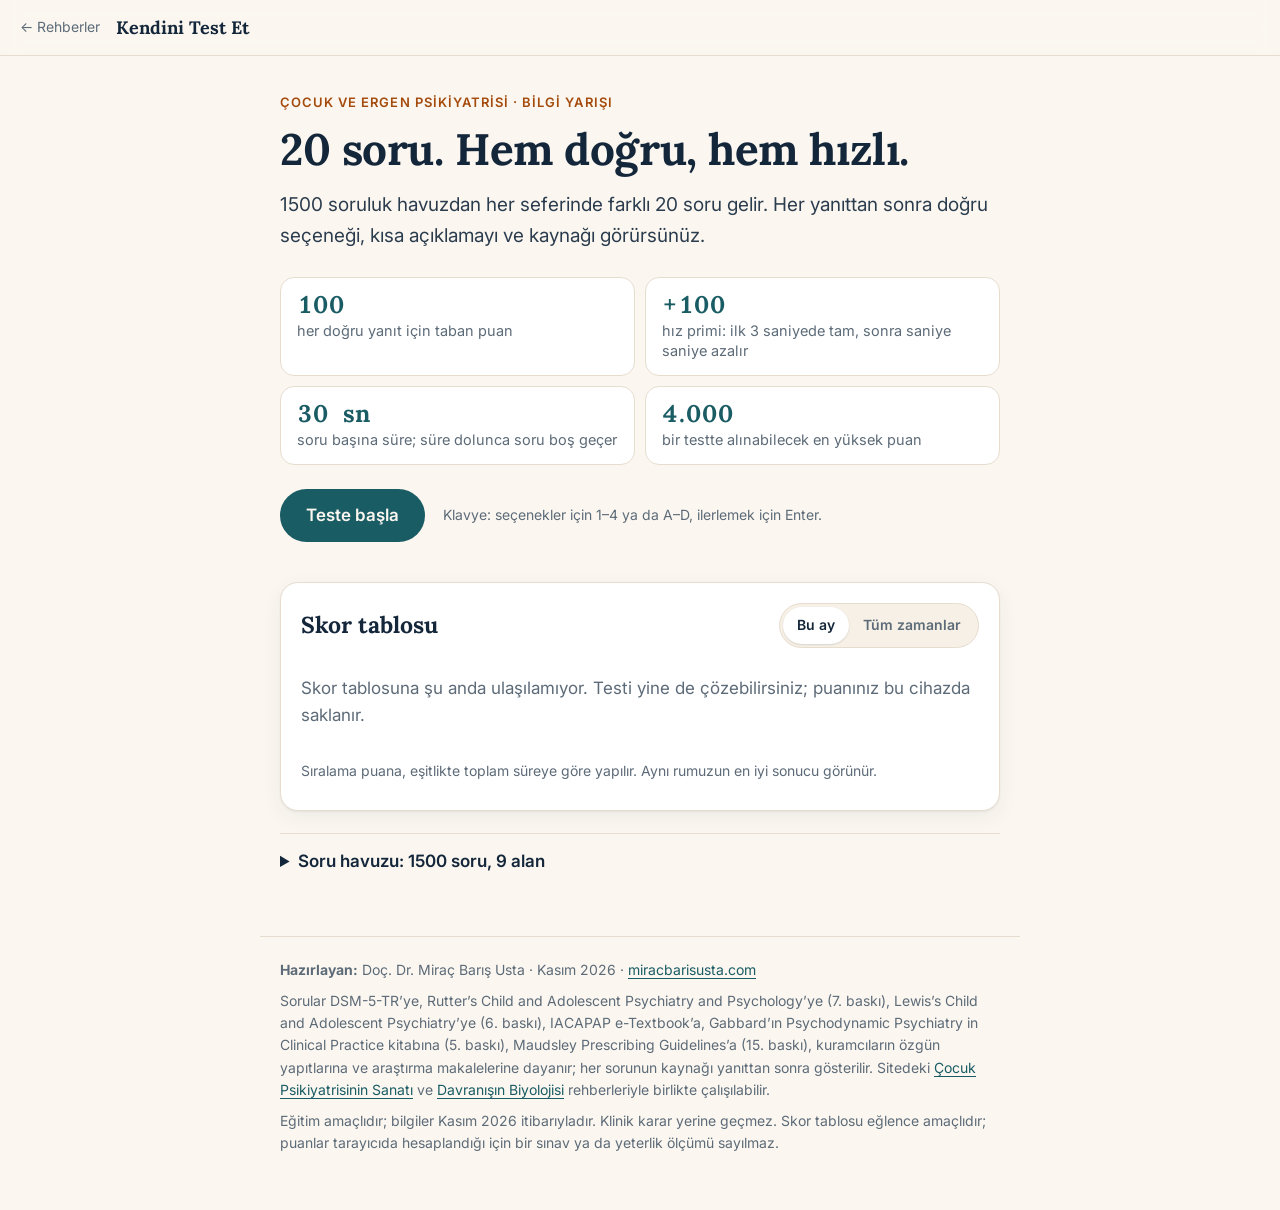
